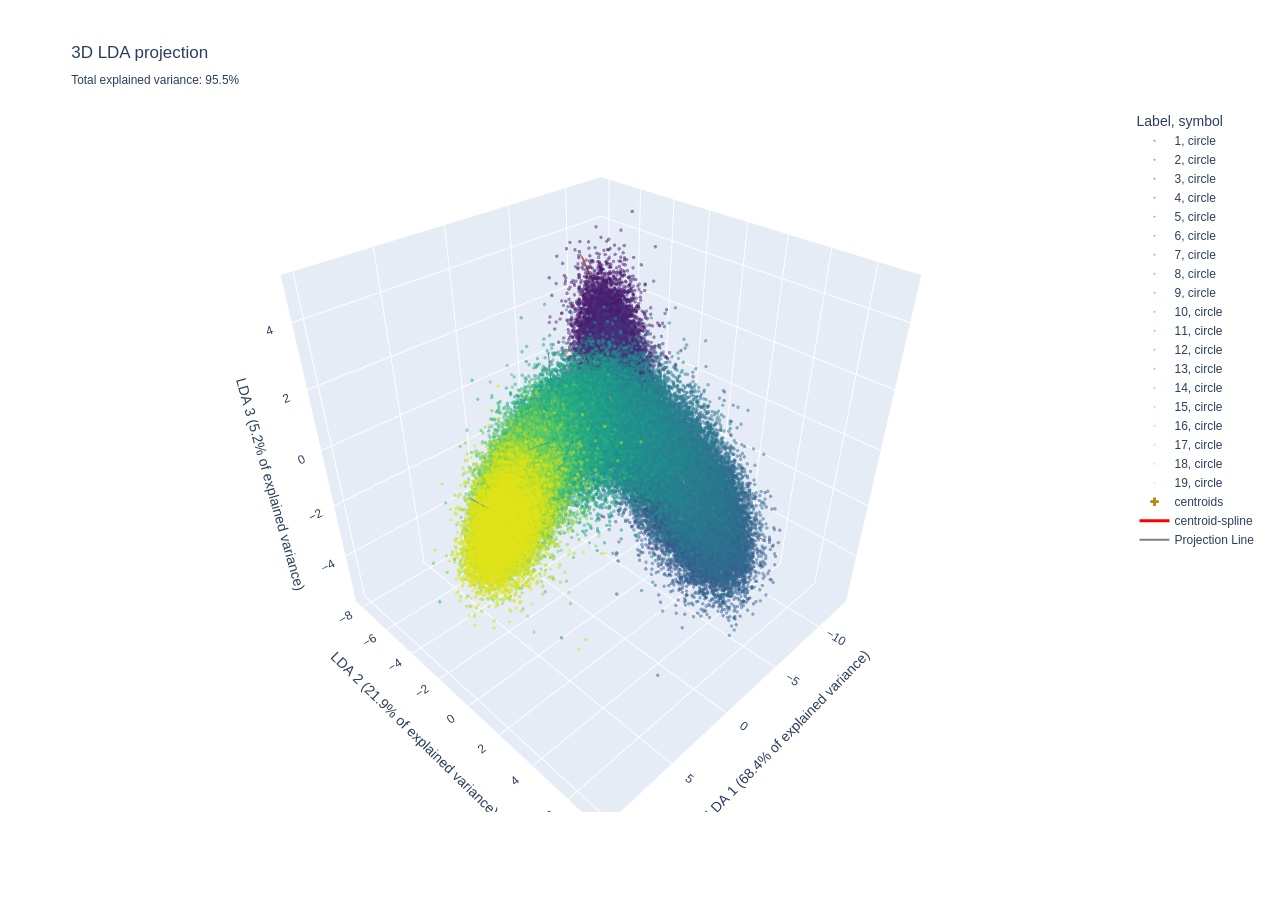
==== biotine/3d_LDA_spline_projection_on_LDA_embedding_space_subsampled_10k.html @ cad08c31 "add files" ====
<html>
<head><meta charset="utf-8" /></head>
<body>
    <div>                        <script type="text/javascript">window.PlotlyConfig = {MathJaxConfig: 'local'};</script>
        <script type="text/javascript">/**
* plotly.js v3.0.1
* Copyright 2012-2025, Plotly, Inc.
* All rights reserved.
* Licensed under the MIT license
*/
(
 function(root, factory) {
  if (typeof module === "object" && module.exports) {
   module.exports = factory();
  } else {
   root.moduleName = factory();
  }
} (typeof self !== "undefined" ? self : this, () => {
"use strict";var Plotly=(()=>{var VQe=Object.create;var MS=Object.defineProperty,HQe=Object.defineProperties,GQe=Object.getOwnPropertyDescriptor,jQe=Object.getOwnPropertyDescriptors,WQe=Object.getOwnPropertyNames,XQ=Object.getOwnPropertySymbols,ZQe=Object.getPrototypeOf,KQ=Object.prototype.hasOwnProperty,XQe=Object.prototype.propertyIsEnumerable;var YQ=(e,t,r)=>t in e?MS(e,t,{enumerable:!0,configurable:!0,writable:!0,value:r}):e[t]=r,JQ=(e,t)=>{for(var r in t||(t={}))KQ.call(t,r)&&YQ(e,r,t[r]);if(XQ)for(var r of XQ(t))XQe.call(t,r)&&YQ(e,r,t[r]);return e},$Q=(e,t)=>HQe(e,jQe(t));var Ll=(e,t)=>()=>(e&&(t=e(e=0)),t);var ye=(e,t)=>()=>(t||e((t={exports:{}}).exports,t),t.exports),QQ=(e,t)=>{for(var r in t)MS(e,r,{get:t[r],enumerable:!0})},eee=(e,t,r,n)=>{if(t&&typeof t=="object"||typeof t=="function")for(let i of WQe(t))!KQ.call(e,i)&&i!==r&&MS(e,i,{get:()=>t[i],enumerable:!(n=GQe(t,i))||n.enumerable});return e};var YQe=(e,t,r)=>(r=e!=null?VQe(ZQe(e)):{},eee(t||!e||!e.__esModule?MS(r,"default",{value:e,enumerable:!0}):r,e)),B1=e=>eee(MS({},"__esModule",{value:!0}),e);var e6=ye(tee=>{"use strict";tee.version="3.0.1"});var iee=ye((ree,t6)=>{(function(t,r,n){r[t]=r[t]||n(),typeof t6!="undefined"&&t6.exports&&(t6.exports=r[t])})("Promise",typeof window!="undefined"?window:ree,function(){"use strict";var t,r,n,i=Object.prototype.toString,a=typeof setImmediate!="undefined"?function(E){return setImmediate(E)}:setTimeout;try{Object.defineProperty({},"x",{}),t=function(E,k,A,L){return Object.defineProperty(E,k,{value:A,writable:!0,configurable:L!==!1})}}catch(p){t=function(k,A,L){return k[A]=L,k}}n=function(){var E,k,A;function L(_,C){this.fn=_,this.self=C,this.next=void 0}return{add:function(C,M){A=new L(C,M),k?k.next=A:E=A,k=A,A=void 0},drain:function(){var C=E;for(E=k=r=void 0;C;)C.fn.call(C.self),C=C.next}}}();function o(p,E){n.add(p,E),r||(r=a(n.drain))}function s(p){var E,k=typeof p;return p!=null&&(k=="object"||k=="function")&&(E=p.then),typeof E=="function"?E:!1}function l(){for(var p=0;p<this.chain.length;p++)u(this,this.state===1?this.chain[p].success:this.chain[p].failure,this.chain[p]);this.chain.length=0}function u(p,E,k){var A,L;try{E===!1?k.reject(p.msg):(E===!0?A=p.msg:A=E.call(void 0,p.msg),A===k.promise?k.reject(TypeError("Promise-chain cycle")):(L=s(A))?L.call(A,k.resolve,k.reject):k.resolve(A))}catch(_){k.reject(_)}}function c(p){var E,k=this;if(!k.triggered){k.triggered=!0,k.def&&(k=k.def);try{(E=s(p))?o(function(){var A=new d(k);try{E.call(p,function(){c.apply(A,arguments)},function(){f.apply(A,arguments)})}catch(L){f.call(A,L)}}):(k.msg=p,k.state=1,k.chain.length>0&&o(l,k))}catch(A){f.call(new d(k),A)}}}function f(p){var E=this;E.triggered||(E.triggered=!0,E.def&&(E=E.def),E.msg=p,E.state=2,E.chain.length>0&&o(l,E))}function h(p,E,k,A){for(var L=0;L<E.length;L++)(function(C){p.resolve(E[C]).then(function(g){k(C,g)},A)})(L)}function d(p){this.def=p,this.triggered=!1}function v(p){this.promise=p,this.state=0,this.triggered=!1,this.chain=[],this.msg=void 0}function x(p){if(typeof p!="function")throw TypeError("Not a function");if(this.__NPO__!==0)throw TypeError("Not a promise");this.__NPO__=1;var E=new v(this);this.then=function(A,L){var _={success:typeof A=="function"?A:!0,failure:typeof L=="function"?L:!1};return _.promise=new this.constructor(function(M,g){if(typeof M!="function"||typeof g!="function")throw TypeError("Not a function");_.resolve=M,_.reject=g}),E.chain.push(_),E.state!==0&&o(l,E),_.promise},this.catch=function(A){return this.then(void 0,A)};try{p.call(void 0,function(A){c.call(E,A)},function(A){f.call(E,A)})}catch(k){f.call(E,k)}}var b=t({},"constructor",x,!1);return x.prototype=b,t(b,"__NPO__",0,!1),t(x,"resolve",function(E){var k=this;return E&&typeof E=="object"&&E.__NPO__===1?E:new k(function(L,_){if(typeof L!="function"||typeof _!="function")throw TypeError("Not a function");L(E)})}),t(x,"reject",function(E){return new this(function(A,L){if(typeof A!="function"||typeof L!="function")throw TypeError("Not a function");L(E)})}),t(x,"all",function(E){var k=this;return i.call(E)!="[object Array]"?k.reject(TypeError("Not an array")):E.length===0?k.resolve([]):new k(function(L,_){if(typeof L!="function"||typeof _!="function")throw TypeError("Not a function");var C=E.length,M=Array(C),g=0;h(k,E,function(T,F){M[T]=F,++g===C&&L(M)},_)})}),t(x,"race",function(E){var k=this;return i.call(E)!="[object Array]"?k.reject(TypeError("Not an array")):new k(function(L,_){if(typeof L!="function"||typeof _!="function")throw TypeError("Not a function");h(k,E,function(M,g){L(g)},_)})}),x})});var xa=ye((qQt,r6)=>{(function(){var e={version:"3.8.2"},t=[].slice,r=function(Z){return t.call(Z)},n=self.document;function i(Z){return Z&&(Z.ownerDocument||Z.document||Z).documentElement}function a(Z){return Z&&(Z.ownerDocument&&Z.ownerDocument.defaultView||Z.document&&Z||Z.defaultView)}if(n)try{r(n.documentElement.childNodes)[0].nodeType}catch(Z){r=function(oe){for(var we=oe.length,Be=new Array(we);we--;)Be[we]=oe[we];return Be}}if(Date.now||(Date.now=function(){return+new Date}),n)try{n.createElement("DIV").style.setProperty("opacity",0,"")}catch(Z){var o=this.Element.prototype,s=o.setAttribute,l=o.setAttributeNS,u=this.CSSStyleDeclaration.prototype,c=u.setProperty;o.setAttribute=function(oe,we){s.call(this,oe,we+"")},o.setAttributeNS=function(oe,we,Be){l.call(this,oe,we,Be+"")},u.setProperty=function(oe,we,Be){c.call(this,oe,we+"",Be)}}e.ascending=f;function f(Z,oe){return Z<oe?-1:Z>oe?1:Z>=oe?0:NaN}e.descending=function(Z,oe){return oe<Z?-1:oe>Z?1:oe>=Z?0:NaN},e.min=function(Z,oe){var we=-1,Be=Z.length,Ue,We;if(arguments.length===1){for(;++we<Be;)if((We=Z[we])!=null&&We>=We){Ue=We;break}for(;++we<Be;)(We=Z[we])!=null&&Ue>We&&(Ue=We)}else{for(;++we<Be;)if((We=oe.call(Z,Z[we],we))!=null&&We>=We){Ue=We;break}for(;++we<Be;)(We=oe.call(Z,Z[we],we))!=null&&Ue>We&&(Ue=We)}return Ue},e.max=function(Z,oe){var we=-1,Be=Z.length,Ue,We;if(arguments.length===1){for(;++we<Be;)if((We=Z[we])!=null&&We>=We){Ue=We;break}for(;++we<Be;)(We=Z[we])!=null&&We>Ue&&(Ue=We)}else{for(;++we<Be;)if((We=oe.call(Z,Z[we],we))!=null&&We>=We){Ue=We;break}for(;++we<Be;)(We=oe.call(Z,Z[we],we))!=null&&We>Ue&&(Ue=We)}return Ue},e.extent=function(Z,oe){var we=-1,Be=Z.length,Ue,We,wt;if(arguments.length===1){for(;++we<Be;)if((We=Z[we])!=null&&We>=We){Ue=wt=We;break}for(;++we<Be;)(We=Z[we])!=null&&(Ue>We&&(Ue=We),wt<We&&(wt=We))}else{for(;++we<Be;)if((We=oe.call(Z,Z[we],we))!=null&&We>=We){Ue=wt=We;break}for(;++we<Be;)(We=oe.call(Z,Z[we],we))!=null&&(Ue>We&&(Ue=We),wt<We&&(wt=We))}return[Ue,wt]};function h(Z){return Z===null?NaN:+Z}function d(Z){return!isNaN(Z)}e.sum=function(Z,oe){var we=0,Be=Z.length,Ue,We=-1;if(arguments.length===1)for(;++We<Be;)d(Ue=+Z[We])&&(we+=Ue);else for(;++We<Be;)d(Ue=+oe.call(Z,Z[We],We))&&(we+=Ue);return we},e.mean=function(Z,oe){var we=0,Be=Z.length,Ue,We=-1,wt=Be;if(arguments.length===1)for(;++We<Be;)d(Ue=h(Z[We]))?we+=Ue:--wt;else for(;++We<Be;)d(Ue=h(oe.call(Z,Z[We],We)))?we+=Ue:--wt;if(wt)return we/wt},e.quantile=function(Z,oe){var we=(Z.length-1)*oe+1,Be=Math.floor(we),Ue=+Z[Be-1],We=we-Be;return We?Ue+We*(Z[Be]-Ue):Ue},e.median=function(Z,oe){var we=[],Be=Z.length,Ue,We=-1;if(arguments.length===1)for(;++We<Be;)d(Ue=h(Z[We]))&&we.push(Ue);else for(;++We<Be;)d(Ue=h(oe.call(Z,Z[We],We)))&&we.push(Ue);if(we.length)return e.quantile(we.sort(f),.5)},e.variance=function(Z,oe){var we=Z.length,Be=0,Ue,We,wt=0,tt=-1,zt=0;if(arguments.length===1)for(;++tt<we;)d(Ue=h(Z[tt]))&&(We=Ue-Be,Be+=We/++zt,wt+=We*(Ue-Be));else for(;++tt<we;)d(Ue=h(oe.call(Z,Z[tt],tt)))&&(We=Ue-Be,Be+=We/++zt,wt+=We*(Ue-Be));if(zt>1)return wt/(zt-1)},e.deviation=function(){var Z=e.variance.apply(this,arguments);return Z&&Math.sqrt(Z)};function v(Z){return{left:function(oe,we,Be,Ue){for(arguments.length<3&&(Be=0),arguments.length<4&&(Ue=oe.length);Be<Ue;){var We=Be+Ue>>>1;Z(oe[We],we)<0?Be=We+1:Ue=We}return Be},right:function(oe,we,Be,Ue){for(arguments.length<3&&(Be=0),arguments.length<4&&(Ue=oe.length);Be<Ue;){var We=Be+Ue>>>1;Z(oe[We],we)>0?Ue=We:Be=We+1}return Be}}}var x=v(f);e.bisectLeft=x.left,e.bisect=e.bisectRight=x.right,e.bisector=function(Z){return v(Z.length===1?function(oe,we){return f(Z(oe),we)}:Z)},e.shuffle=function(Z,oe,we){(Be=arguments.length)<3&&(we=Z.length,Be<2&&(oe=0));for(var Be=we-oe,Ue,We;Be;)We=Math.random()*Be--|0,Ue=Z[Be+oe],Z[Be+oe]=Z[We+oe],Z[We+oe]=Ue;return Z},e.permute=function(Z,oe){for(var we=oe.length,Be=new Array(we);we--;)Be[we]=Z[oe[we]];return Be},e.pairs=function(Z){for(var oe=0,we=Z.length-1,Be,Ue=Z[0],We=new Array(we<0?0:we);oe<we;)We[oe]=[Be=Ue,Ue=Z[++oe]];return We},e.transpose=function(Z){if(!(We=Z.length))return[];for(var oe=-1,we=e.min(Z,b),Be=new Array(we);++oe<we;)for(var Ue=-1,We,wt=Be[oe]=new Array(We);++Ue<We;)wt[Ue]=Z[Ue][oe];return Be};function b(Z){return Z.length}e.zip=function(){return e.transpose(arguments)},e.keys=function(Z){var oe=[];for(var we in Z)oe.push(we);return oe},e.values=function(Z){var oe=[];for(var we in Z)oe.push(Z[we]);return oe},e.entries=function(Z){var oe=[];for(var we in Z)oe.push({key:we,value:Z[we]});return oe},e.merge=function(Z){for(var oe=Z.length,we,Be=-1,Ue=0,We,wt;++Be<oe;)Ue+=Z[Be].length;for(We=new Array(Ue);--oe>=0;)for(wt=Z[oe],we=wt.length;--we>=0;)We[--Ue]=wt[we];return We};var p=Math.abs;e.range=function(Z,oe,we){if(arguments.length<3&&(we=1,arguments.length<2&&(oe=Z,Z=0)),(oe-Z)/we===1/0)throw new Error("infinite range");var Be=[],Ue=E(p(we)),We=-1,wt;if(Z*=Ue,oe*=Ue,we*=Ue,we<0)for(;(wt=Z+we*++We)>oe;)Be.push(wt/Ue);else for(;(wt=Z+we*++We)<oe;)Be.push(wt/Ue);return Be};function E(Z){for(var oe=1;Z*oe%1;)oe*=10;return oe}function k(Z,oe){for(var we in oe)Object.defineProperty(Z.prototype,we,{value:oe[we],enumerable:!1})}e.map=function(Z,oe){var we=new A;if(Z instanceof A)Z.forEach(function(tt,zt){we.set(tt,zt)});else if(Array.isArray(Z)){var Be=-1,Ue=Z.length,We;if(arguments.length===1)for(;++Be<Ue;)we.set(Be,Z[Be]);else for(;++Be<Ue;)we.set(oe.call(Z,We=Z[Be],Be),We)}else for(var wt in Z)we.set(wt,Z[wt]);return we};function A(){this._=Object.create(null)}var L="__proto__",_="\0";k(A,{has:g,get:function(Z){return this._[C(Z)]},set:function(Z,oe){return this._[C(Z)]=oe},remove:P,keys:T,values:function(){var Z=[];for(var oe in this._)Z.push(this._[oe]);return Z},entries:function(){var Z=[];for(var oe in this._)Z.push({key:M(oe),value:this._[oe]});return Z},size:F,empty:q,forEach:function(Z){for(var oe in this._)Z.call(this,M(oe),this._[oe])}});function C(Z){return(Z+="")===L||Z[0]===_?_+Z:Z}function M(Z){return(Z+="")[0]===_?Z.slice(1):Z}function g(Z){return C(Z)in this._}function P(Z){return(Z=C(Z))in this._&&delete this._[Z]}function T(){var Z=[];for(var oe in this._)Z.push(M(oe));return Z}function F(){var Z=0;for(var oe in this._)++Z;return Z}function q(){for(var Z in this._)return!1;return!0}e.nest=function(){var Z={},oe=[],we=[],Be,Ue;function We(tt,zt,or){if(or>=oe.length)return Ue?Ue.call(Z,zt):Be?zt.sort(Be):zt;for(var lr=-1,Dr=zt.length,Ir=oe[or++],oi,ui,qr,Kr=new A,ii;++lr<Dr;)(ii=Kr.get(oi=Ir(ui=zt[lr])))?ii.push(ui):Kr.set(oi,[ui]);return tt?(ui=tt(),qr=function(vi,ci){ui.set(vi,We(tt,ci,or))}):(ui={},qr=function(vi,ci){ui[vi]=We(tt,ci,or)}),Kr.forEach(qr),ui}function wt(tt,zt){if(zt>=oe.length)return tt;var or=[],lr=we[zt++];return tt.forEach(function(Dr,Ir){or.push({key:Dr,values:wt(Ir,zt)})}),lr?or.sort(function(Dr,Ir){return lr(Dr.key,Ir.key)}):or}return Z.map=function(tt,zt){return We(zt,tt,0)},Z.entries=function(tt){return wt(We(e.map,tt,0),0)},Z.key=function(tt){return oe.push(tt),Z},Z.sortKeys=function(tt){return we[oe.length-1]=tt,Z},Z.sortValues=function(tt){return Be=tt,Z},Z.rollup=function(tt){return Ue=tt,Z},Z},e.set=function(Z){var oe=new V;if(Z)for(var we=0,Be=Z.length;we<Be;++we)oe.add(Z[we]);return oe};function V(){this._=Object.create(null)}k(V,{has:g,add:function(Z){return this._[C(Z+="")]=!0,Z},remove:P,values:T,size:F,empty:q,forEach:function(Z){for(var oe in this._)Z.call(this,M(oe))}}),e.behavior={};function H(Z){return Z}e.rebind=function(Z,oe){for(var we=1,Be=arguments.length,Ue;++we<Be;)Z[Ue=arguments[we]]=X(Z,oe,oe[Ue]);return Z};function X(Z,oe,we){return function(){var Be=we.apply(oe,arguments);return Be===oe?Z:Be}}function G(Z,oe){if(oe in Z)return oe;oe=oe.charAt(0).toUpperCase()+oe.slice(1);for(var we=0,Be=N.length;we<Be;++we){var Ue=N[we]+oe;if(Ue in Z)return Ue}}var N=["webkit","ms","moz","Moz","o","O"];function W(){}e.dispatch=function(){for(var Z=new re,oe=-1,we=arguments.length;++oe<we;)Z[arguments[oe]]=ae(Z);return Z};function re(){}re.prototype.on=function(Z,oe){var we=Z.indexOf("."),Be="";if(we>=0&&(Be=Z.slice(we+1),Z=Z.slice(0,we)),Z)return arguments.length<2?this[Z].on(Be):this[Z].on(Be,oe);if(arguments.length===2){if(oe==null)for(Z in this)this.hasOwnProperty(Z)&&this[Z].on(Be,null);return this}};function ae(Z){var oe=[],we=new A;function Be(){for(var Ue=oe,We=-1,wt=Ue.length,tt;++We<wt;)(tt=Ue[We].on)&&tt.apply(this,arguments);return Z}return Be.on=function(Ue,We){var wt=we.get(Ue),tt;return arguments.length<2?wt&&wt.on:(wt&&(wt.on=null,oe=oe.slice(0,tt=oe.indexOf(wt)).concat(oe.slice(tt+1)),we.remove(Ue)),We&&oe.push(we.set(Ue,{on:We})),Z)},Be}e.event=null;function _e(){e.event.preventDefault()}function Me(){for(var Z=e.event,oe;oe=Z.sourceEvent;)Z=oe;return Z}function ke(Z){for(var oe=new re,we=0,Be=arguments.length;++we<Be;)oe[arguments[we]]=ae(oe);return oe.of=function(Ue,We){return function(wt){try{var tt=wt.sourceEvent=e.event;wt.target=Z,e.event=wt,oe[wt.type].apply(Ue,We)}finally{e.event=tt}}},oe}e.requote=function(Z){return Z.replace(ge,"\\$&")};var ge=/[\\\^\$\*\+\?\|\[\]\(\)\.\{\}]/g,ie={}.__proto__?function(Z,oe){Z.__proto__=oe}:function(Z,oe){for(var we in oe)Z[we]=oe[we]};function Te(Z){return ie(Z,Ce),Z}var Ee=function(Z,oe){return oe.querySelector(Z)},Ae=function(Z,oe){return oe.querySelectorAll(Z)},ze=function(Z,oe){var we=Z.matches||Z[G(Z,"matchesSelector")];return ze=function(Be,Ue){return we.call(Be,Ue)},ze(Z,oe)};typeof Sizzle=="function"&&(Ee=function(Z,oe){return Sizzle(Z,oe)[0]||null},Ae=Sizzle,ze=Sizzle.matchesSelector),e.selection=function(){return e.select(n.documentElement)};var Ce=e.selection.prototype=[];Ce.select=function(Z){var oe=[],we,Be,Ue,We;Z=me(Z);for(var wt=-1,tt=this.length;++wt<tt;){oe.push(we=[]),we.parentNode=(Ue=this[wt]).parentNode;for(var zt=-1,or=Ue.length;++zt<or;)(We=Ue[zt])?(we.push(Be=Z.call(We,We.__data__,zt,wt)),Be&&"__data__"in We&&(Be.__data__=We.__data__)):we.push(null)}return Te(oe)};function me(Z){return typeof Z=="function"?Z:function(){return Ee(Z,this)}}Ce.selectAll=function(Z){var oe=[],we,Be;Z=Re(Z);for(var Ue=-1,We=this.length;++Ue<We;)for(var wt=this[Ue],tt=-1,zt=wt.length;++tt<zt;)(Be=wt[tt])&&(oe.push(we=r(Z.call(Be,Be.__data__,tt,Ue))),we.parentNode=Be);return Te(oe)};function Re(Z){return typeof Z=="function"?Z:function(){return Ae(Z,this)}}var ce="http://www.w3.org/1999/xhtml",Ge={svg:"http://www.w3.org/2000/svg",xhtml:ce,xlink:"http://www.w3.org/1999/xlink",xml:"http://www.w3.org/XML/1998/namespace",xmlns:"http://www.w3.org/2000/xmlns/"};e.ns={prefix:Ge,qualify:function(Z){var oe=Z.indexOf(":"),we=Z;return oe>=0&&(we=Z.slice(0,oe))!=="xmlns"&&(Z=Z.slice(oe+1)),Ge.hasOwnProperty(we)?{space:Ge[we],local:Z}:Z}},Ce.attr=function(Z,oe){if(arguments.length<2){if(typeof Z=="string"){var we=this.node();return Z=e.ns.qualify(Z),Z.local?we.getAttributeNS(Z.space,Z.local):we.getAttribute(Z)}for(oe in Z)this.each(nt(oe,Z[oe]));return this}return this.each(nt(Z,oe))};function nt(Z,oe){Z=e.ns.qualify(Z);function we(){this.removeAttribute(Z)}function Be(){this.removeAttributeNS(Z.space,Z.local)}function Ue(){this.setAttribute(Z,oe)}function We(){this.setAttributeNS(Z.space,Z.local,oe)}function wt(){var zt=oe.apply(this,arguments);zt==null?this.removeAttribute(Z):this.setAttribute(Z,zt)}function tt(){var zt=oe.apply(this,arguments);zt==null?this.removeAttributeNS(Z.space,Z.local):this.setAttributeNS(Z.space,Z.local,zt)}return oe==null?Z.local?Be:we:typeof oe=="function"?Z.local?tt:wt:Z.local?We:Ue}function ct(Z){return Z.trim().replace(/\s+/g," ")}Ce.classed=function(Z,oe){if(arguments.length<2){if(typeof Z=="string"){var we=this.node(),Be=(Z=rt(Z)).length,Ue=-1;if(oe=we.classList){for(;++Ue<Be;)if(!oe.contains(Z[Ue]))return!1}else for(oe=we.getAttribute("class");++Ue<Be;)if(!qt(Z[Ue]).test(oe))return!1;return!0}for(oe in Z)this.each(ot(oe,Z[oe]));return this}return this.each(ot(Z,oe))};function qt(Z){return new RegExp("(?:^|\\s+)"+e.requote(Z)+"(?:\\s+|$)","g")}function rt(Z){return(Z+"").trim().split(/^|\s+/)}function ot(Z,oe){Z=rt(Z).map(Rt);var we=Z.length;function Be(){for(var We=-1;++We<we;)Z[We](this,oe)}function Ue(){for(var We=-1,wt=oe.apply(this,arguments);++We<we;)Z[We](this,wt)}return typeof oe=="function"?Ue:Be}function Rt(Z){var oe=qt(Z);return function(we,Be){if(Ue=we.classList)return Be?Ue.add(Z):Ue.remove(Z);var Ue=we.getAttribute("class")||"";Be?(oe.lastIndex=0,oe.test(Ue)||we.setAttribute("class",ct(Ue+" "+Z))):we.setAttribute("class",ct(Ue.replace(oe," ")))}}Ce.style=function(Z,oe,we){var Be=arguments.length;if(Be<3){if(typeof Z!="string"){Be<2&&(oe="");for(we in Z)this.each(kt(we,Z[we],oe));return this}if(Be<2){var Ue=this.node();return a(Ue).getComputedStyle(Ue,null).getPropertyValue(Z)}we=""}return this.each(kt(Z,oe,we))};function kt(Z,oe,we){function Be(){this.style.removeProperty(Z)}function Ue(){this.style.setProperty(Z,oe,we)}function We(){var wt=oe.apply(this,arguments);wt==null?this.style.removeProperty(Z):this.style.setProperty(Z,wt,we)}return oe==null?Be:typeof oe=="function"?We:Ue}Ce.property=function(Z,oe){if(arguments.length<2){if(typeof Z=="string")return this.node()[Z];for(oe in Z)this.each(Ct(oe,Z[oe]));return this}return this.each(Ct(Z,oe))};function Ct(Z,oe){function we(){delete this[Z]}function Be(){this[Z]=oe}function Ue(){var We=oe.apply(this,arguments);We==null?delete this[Z]:this[Z]=We}return oe==null?we:typeof oe=="function"?Ue:Be}Ce.text=function(Z){return arguments.length?this.each(typeof Z=="function"?function(){var oe=Z.apply(this,arguments);this.textContent=oe==null?"":oe}:Z==null?function(){this.textContent=""}:function(){this.textContent=Z}):this.node().textContent},Ce.html=function(Z){return arguments.length?this.each(typeof Z=="function"?function(){var oe=Z.apply(this,arguments);this.innerHTML=oe==null?"":oe}:Z==null?function(){this.innerHTML=""}:function(){this.innerHTML=Z}):this.node().innerHTML},Ce.append=function(Z){return Z=Yt(Z),this.select(function(){return this.appendChild(Z.apply(this,arguments))})};function Yt(Z){function oe(){var Be=this.ownerDocument,Ue=this.namespaceURI;return Ue===ce&&Be.documentElement.namespaceURI===ce?Be.createElement(Z):Be.createElementNS(Ue,Z)}function we(){return this.ownerDocument.createElementNS(Z.space,Z.local)}return typeof Z=="function"?Z:(Z=e.ns.qualify(Z)).local?we:oe}Ce.insert=function(Z,oe){return Z=Yt(Z),oe=me(oe),this.select(function(){return this.insertBefore(Z.apply(this,arguments),oe.apply(this,arguments)||null)})},Ce.remove=function(){return this.each(xr)};function xr(){var Z=this.parentNode;Z&&Z.removeChild(this)}Ce.data=function(Z,oe){var we=-1,Be=this.length,Ue,We;if(!arguments.length){for(Z=new Array(Be=(Ue=this[0]).length);++we<Be;)(We=Ue[we])&&(Z[we]=We.__data__);return Z}function wt(lr,Dr){var Ir,oi=lr.length,ui=Dr.length,qr=Math.min(oi,ui),Kr=new Array(ui),ii=new Array(ui),vi=new Array(oi),ci,Jr;if(oe){var un=new A,dn=new Array(oi),En;for(Ir=-1;++Ir<oi;)(ci=lr[Ir])&&(un.has(En=oe.call(ci,ci.__data__,Ir))?vi[Ir]=ci:un.set(En,ci),dn[Ir]=En);for(Ir=-1;++Ir<ui;)(ci=un.get(En=oe.call(Dr,Jr=Dr[Ir],Ir)))?ci!==!0&&(Kr[Ir]=ci,ci.__data__=Jr):ii[Ir]=er(Jr),un.set(En,!0);for(Ir=-1;++Ir<oi;)Ir in dn&&un.get(dn[Ir])!==!0&&(vi[Ir]=lr[Ir])}else{for(Ir=-1;++Ir<qr;)ci=lr[Ir],Jr=Dr[Ir],ci?(ci.__data__=Jr,Kr[Ir]=ci):ii[Ir]=er(Jr);for(;Ir<ui;++Ir)ii[Ir]=er(Dr[Ir]);for(;Ir<oi;++Ir)vi[Ir]=lr[Ir]}ii.update=Kr,ii.parentNode=Kr.parentNode=vi.parentNode=lr.parentNode,tt.push(ii),zt.push(Kr),or.push(vi)}var tt=Lt([]),zt=Te([]),or=Te([]);if(typeof Z=="function")for(;++we<Be;)wt(Ue=this[we],Z.call(Ue,Ue.parentNode.__data__,we));else for(;++we<Be;)wt(Ue=this[we],Z);return zt.enter=function(){return tt},zt.exit=function(){return or},zt};function er(Z){return{__data__:Z}}Ce.datum=function(Z){return arguments.length?this.property("__data__",Z):this.property("__data__")},Ce.filter=function(Z){var oe=[],we,Be,Ue;typeof Z!="function"&&(Z=Ke(Z));for(var We=0,wt=this.length;We<wt;We++){oe.push(we=[]),we.parentNode=(Be=this[We]).parentNode;for(var tt=0,zt=Be.length;tt<zt;tt++)(Ue=Be[tt])&&Z.call(Ue,Ue.__data__,tt,We)&&we.push(Ue)}return Te(oe)};function Ke(Z){return function(){return ze(this,Z)}}Ce.order=function(){for(var Z=-1,oe=this.length;++Z<oe;)for(var we=this[Z],Be=we.length-1,Ue=we[Be],We;--Be>=0;)(We=we[Be])&&(Ue&&Ue!==We.nextSibling&&Ue.parentNode.insertBefore(We,Ue),Ue=We);return this},Ce.sort=function(Z){Z=xt.apply(this,arguments);for(var oe=-1,we=this.length;++oe<we;)this[oe].sort(Z);return this.order()};function xt(Z){return arguments.length||(Z=f),function(oe,we){return oe&&we?Z(oe.__data__,we.__data__):!oe-!we}}Ce.each=function(Z){return bt(this,function(oe,we,Be){Z.call(oe,oe.__data__,we,Be)})};function bt(Z,oe){for(var we=0,Be=Z.length;we<Be;we++)for(var Ue=Z[we],We=0,wt=Ue.length,tt;We<wt;We++)(tt=Ue[We])&&oe(tt,We,we);return Z}Ce.call=function(Z){var oe=r(arguments);return Z.apply(oe[0]=this,oe),this},Ce.empty=function(){return!this.node()},Ce.node=function(){for(var Z=0,oe=this.length;Z<oe;Z++)for(var we=this[Z],Be=0,Ue=we.length;Be<Ue;Be++){var We=we[Be];if(We)return We}return null},Ce.size=function(){var Z=0;return bt(this,function(){++Z}),Z};function Lt(Z){return ie(Z,St),Z}var St=[];e.selection.enter=Lt,e.selection.enter.prototype=St,St.append=Ce.append,St.empty=Ce.empty,St.node=Ce.node,St.call=Ce.call,St.size=Ce.size,St.select=function(Z){for(var oe=[],we,Be,Ue,We,wt,tt=-1,zt=this.length;++tt<zt;){Ue=(We=this[tt]).update,oe.push(we=[]),we.parentNode=We.parentNode;for(var or=-1,lr=We.length;++or<lr;)(wt=We[or])?(we.push(Ue[or]=Be=Z.call(We.parentNode,wt.__data__,or,tt)),Be.__data__=wt.__data__):we.push(null)}return Te(oe)},St.insert=function(Z,oe){return arguments.length<2&&(oe=Et(this)),Ce.insert.call(this,Z,oe)};function Et(Z){var oe,we;return function(Be,Ue,We){var wt=Z[We].update,tt=wt.length,zt;for(We!=we&&(we=We,oe=0),Ue>=oe&&(oe=Ue+1);!(zt=wt[oe])&&++oe<tt;);return zt}}e.select=function(Z){var oe;return typeof Z=="string"?(oe=[Ee(Z,n)],oe.parentNode=n.documentElement):(oe=[Z],oe.parentNode=i(Z)),Te([oe])},e.selectAll=function(Z){var oe;return typeof Z=="string"?(oe=r(Ae(Z,n)),oe.parentNode=n.documentElement):(oe=r(Z),oe.parentNode=null),Te([oe])},Ce.on=function(Z,oe,we){var Be=arguments.length;if(Be<3){if(typeof Z!="string"){Be<2&&(oe=!1);for(we in Z)this.each(dt(we,Z[we],oe));return this}if(Be<2)return(Be=this.node()["__on"+Z])&&Be._;we=!1}return this.each(dt(Z,oe,we))};function dt(Z,oe,we){var Be="__on"+Z,Ue=Z.indexOf("."),We=$t;Ue>0&&(Z=Z.slice(0,Ue));var wt=Ht.get(Z);wt&&(Z=wt,We=fr);function tt(){var lr=this[Be];lr&&(this.removeEventListener(Z,lr,lr.$),delete this[Be])}function zt(){var lr=We(oe,r(arguments));tt.call(this),this.addEventListener(Z,this[Be]=lr,lr.$=we),lr._=oe}function or(){var lr=new RegExp("^__on([^.]+)"+e.requote(Z)+"$"),Dr;for(var Ir in this)if(Dr=Ir.match(lr)){var oi=this[Ir];this.removeEventListener(Dr[1],oi,oi.$),delete this[Ir]}}return Ue?oe?zt:tt:oe?W:or}var Ht=e.map({mouseenter:"mouseover",mouseleave:"mouseout"});n&&Ht.forEach(function(Z){"on"+Z in n&&Ht.remove(Z)});function $t(Z,oe){return function(we){var Be=e.event;e.event=we,oe[0]=this.__data__;try{Z.apply(this,oe)}finally{e.event=Be}}}function fr(Z,oe){var we=$t(Z,oe);return function(Be){var Ue=this,We=Be.relatedTarget;(!We||We!==Ue&&!(We.compareDocumentPosition(Ue)&8))&&we.call(Ue,Be)}}var _r,Br=0;function Or(Z){var oe=".dragsuppress-"+ ++Br,we="click"+oe,Be=e.select(a(Z)).on("touchmove"+oe,_e).on("dragstart"+oe,_e).on("selectstart"+oe,_e);if(_r==null&&(_r="onselectstart"in Z?!1:G(Z.style,"userSelect")),_r){var Ue=i(Z).style,We=Ue[_r];Ue[_r]="none"}return function(wt){if(Be.on(oe,null),_r&&(Ue[_r]=We),wt){var tt=function(){Be.on(we,null)};Be.on(we,function(){_e(),tt()},!0),setTimeout(tt,0)}}}e.mouse=function(Z){return ut(Z,Me())};var Nr=this.navigator&&/WebKit/.test(this.navigator.userAgent)?-1:0;function ut(Z,oe){oe.changedTouches&&(oe=oe.changedTouches[0]);var we=Z.ownerSVGElement||Z;if(we.createSVGPoint){var Be=we.createSVGPoint();if(Nr<0){var Ue=a(Z);if(Ue.scrollX||Ue.scrollY){we=e.select("body").append("svg").style({position:"absolute",top:0,left:0,margin:0,padding:0,border:"none"},"important");var We=we[0][0].getScreenCTM();Nr=!(We.f||We.e),we.remove()}}return Nr?(Be.x=oe.pageX,Be.y=oe.pageY):(Be.x=oe.clientX,Be.y=oe.clientY),Be=Be.matrixTransform(Z.getScreenCTM().inverse()),[Be.x,Be.y]}var wt=Z.getBoundingClientRect();return[oe.clientX-wt.left-Z.clientLeft,oe.clientY-wt.top-Z.clientTop]}e.touch=function(Z,oe,we){if(arguments.length<3&&(we=oe,oe=Me().changedTouches),oe){for(var Be=0,Ue=oe.length,We;Be<Ue;++Be)if((We=oe[Be]).identifier===we)return ut(Z,We)}},e.behavior.drag=function(){var Z=ke(Ue,"drag","dragstart","dragend"),oe=null,we=We(W,e.mouse,a,"mousemove","mouseup"),Be=We(Ne,e.touch,H,"touchmove","touchend");function Ue(){this.on("mousedown.drag",we).on("touchstart.drag",Be)}function We(wt,tt,zt,or,lr){return function(){var Dr=this,Ir=e.event.target.correspondingElement||e.event.target,oi=Dr.parentNode,ui=Z.of(Dr,arguments),qr=0,Kr=wt(),ii=".drag"+(Kr==null?"":"-"+Kr),vi,ci=e.select(zt(Ir)).on(or+ii,dn).on(lr+ii,En),Jr=Or(Ir),un=tt(oi,Kr);oe?(vi=oe.apply(Dr,arguments),vi=[vi.x-un[0],vi.y-un[1]]):vi=[0,0],ui({type:"dragstart"});function dn(){var Nn=tt(oi,Kr),ga,ya;Nn&&(ga=Nn[0]-un[0],ya=Nn[1]-un[1],qr|=ga|ya,un=Nn,ui({type:"drag",x:Nn[0]+vi[0],y:Nn[1]+vi[1],dx:ga,dy:ya}))}function En(){tt(oi,Kr)&&(ci.on(or+ii,null).on(lr+ii,null),Jr(qr),ui({type:"dragend"}))}}}return Ue.origin=function(wt){return arguments.length?(oe=wt,Ue):oe},e.rebind(Ue,Z,"on")};function Ne(){return e.event.changedTouches[0].identifier}e.touches=function(Z,oe){return arguments.length<2&&(oe=Me().touches),oe?r(oe).map(function(we){var Be=ut(Z,we);return Be.identifier=we.identifier,Be}):[]};var Ye=1e-6,Ve=Ye*Ye,Xe=Math.PI,ht=2*Xe,Le=ht-Ye,xe=Xe/2,Se=Xe/180,lt=180/Xe;function Gt(Z){return Z>0?1:Z<0?-1:0}function Vt(Z,oe,we){return(oe[0]-Z[0])*(we[1]-Z[1])-(oe[1]-Z[1])*(we[0]-Z[0])}function ar(Z){return Z>1?0:Z<-1?Xe:Math.acos(Z)}function Qr(Z){return Z>1?xe:Z<-1?-xe:Math.asin(Z)}function ai(Z){return((Z=Math.exp(Z))-1/Z)/2}function jr(Z){return((Z=Math.exp(Z))+1/Z)/2}function ri(Z){return((Z=Math.exp(2*Z))-1)/(Z+1)}function bi(Z){return(Z=Math.sin(Z/2))*Z}var nn=Math.SQRT2,Wi=2,Ni=4;e.interpolateZoom=function(Z,oe){var we=Z[0],Be=Z[1],Ue=Z[2],We=oe[0],wt=oe[1],tt=oe[2],zt=We-we,or=wt-Be,lr=zt*zt+or*or,Dr,Ir;if(lr<Ve)Ir=Math.log(tt/Ue)/nn,Dr=function(vi){return[we+vi*zt,Be+vi*or,Ue*Math.exp(nn*vi*Ir)]};else{var oi=Math.sqrt(lr),ui=(tt*tt-Ue*Ue+Ni*lr)/(2*Ue*Wi*oi),qr=(tt*tt-Ue*Ue-Ni*lr)/(2*tt*Wi*oi),Kr=Math.log(Math.sqrt(ui*ui+1)-ui),ii=Math.log(Math.sqrt(qr*qr+1)-qr);Ir=(ii-Kr)/nn,Dr=function(vi){var ci=vi*Ir,Jr=jr(Kr),un=Ue/(Wi*oi)*(Jr*ri(nn*ci+Kr)-ai(Kr));return[we+un*zt,Be+un*or,Ue*Jr/jr(nn*ci+Kr)]}}return Dr.duration=Ir*1e3,Dr},e.behavior.zoom=function(){var Z={x:0,y:0,k:1},oe,we,Be,Ue=[960,500],We=_n,wt=250,tt=0,zt="mousedown.zoom",or="mousemove.zoom",lr="mouseup.zoom",Dr,Ir="touchstart.zoom",oi,ui=ke(ci,"zoomstart","zoom","zoomend"),qr,Kr,ii,vi;zn||(zn="onwheel"in n?($i=function(){return-e.event.deltaY*(e.event.deltaMode?120:1)},"wheel"):"onmousewheel"in n?($i=function(){return e.event.wheelDelta},"mousewheel"):($i=function(){return-e.event.detail},"MozMousePixelScroll"));function ci(pn){pn.on(zt,io).on(zn+".zoom",_s).on("dblclick.zoom",Ns).on(Ir,Ss)}ci.event=function(pn){pn.each(function(){var za=ui.of(this,arguments),Lo=Z;Ro?e.select(this).transition().each("start.zoom",function(){Z=this.__chart__||{x:0,y:0,k:1},ya(za)}).tween("zoom:zoom",function(){var Fo=Ue[0],js=Ue[1],xl=we?we[0]:Fo/2,fu=we?we[1]:js/2,dl=e.interpolateZoom([(xl-Z.x)/Z.k,(fu-Z.y)/Z.k,Fo/Z.k],[(xl-Lo.x)/Lo.k,(fu-Lo.y)/Lo.k,Fo/Lo.k]);return function(xc){var At=dl(xc),Er=Fo/At[2];this.__chart__=Z={x:xl-At[0]*Er,y:fu-At[1]*Er,k:Er},so(za)}}).each("interrupt.zoom",function(){wa(za)}).each("end.zoom",function(){wa(za)}):(this.__chart__=Z,ya(za),so(za),wa(za))})},ci.translate=function(pn){return arguments.length?(Z={x:+pn[0],y:+pn[1],k:Z.k},ga(),ci):[Z.x,Z.y]},ci.scale=function(pn){return arguments.length?(Z={x:Z.x,y:Z.y,k:null},dn(+pn),ga(),ci):Z.k},ci.scaleExtent=function(pn){return arguments.length?(We=pn==null?_n:[+pn[0],+pn[1]],ci):We},ci.center=function(pn){return arguments.length?(Be=pn&&[+pn[0],+pn[1]],ci):Be},ci.size=function(pn){return arguments.length?(Ue=pn&&[+pn[0],+pn[1]],ci):Ue},ci.duration=function(pn){return arguments.length?(wt=+pn,ci):wt},ci.x=function(pn){return arguments.length?(Kr=pn,qr=pn.copy(),Z={x:0,y:0,k:1},ci):Kr},ci.y=function(pn){return arguments.length?(vi=pn,ii=pn.copy(),Z={x:0,y:0,k:1},ci):vi};function Jr(pn){return[(pn[0]-Z.x)/Z.k,(pn[1]-Z.y)/Z.k]}function un(pn){return[pn[0]*Z.k+Z.x,pn[1]*Z.k+Z.y]}function dn(pn){Z.k=Math.max(We[0],Math.min(We[1],pn))}function En(pn,za){za=un(za),Z.x+=pn[0]-za[0],Z.y+=pn[1]-za[1]}function Nn(pn,za,Lo,Fo){pn.__chart__={x:Z.x,y:Z.y,k:Z.k},dn(Math.pow(2,Fo)),En(we=za,Lo),pn=e.select(pn),wt>0&&(pn=pn.transition().duration(wt)),pn.call(ci.event)}function ga(){Kr&&Kr.domain(qr.range().map(function(pn){return(pn-Z.x)/Z.k}).map(qr.invert)),vi&&vi.domain(ii.range().map(function(pn){return(pn-Z.y)/Z.k}).map(ii.invert))}function ya(pn){tt++||pn({type:"zoomstart"})}function so(pn){ga(),pn({type:"zoom",scale:Z.k,translate:[Z.x,Z.y]})}function wa(pn){--tt||(pn({type:"zoomend"}),we=null)}function io(){var pn=this,za=ui.of(pn,arguments),Lo=0,Fo=e.select(a(pn)).on(or,fu).on(lr,dl),js=Jr(e.mouse(pn)),xl=Or(pn);ea.call(pn),ya(za);function fu(){Lo=1,En(e.mouse(pn),js),so(za)}function dl(){Fo.on(or,null).on(lr,null),xl(Lo),wa(za)}}function Ss(){var pn=this,za=ui.of(pn,arguments),Lo={},Fo=0,js,xl=".zoom-"+e.event.changedTouches[0].identifier,fu="touchmove"+xl,dl="touchend"+xl,xc=[],At=e.select(pn),Er=Or(pn);wi(),ya(za),At.on(zt,null).on(Ir,wi);function Wr(){var Bi=e.touches(pn);return js=Z.k,Bi.forEach(function(cn){cn.identifier in Lo&&(Lo[cn.identifier]=Jr(cn))}),Bi}function wi(){var Bi=e.event.target;e.select(Bi).on(fu,Ui).on(dl,Oi),xc.push(Bi);for(var cn=e.event.changedTouches,On=0,Bn=cn.length;On<Bn;++On)Lo[cn[On].identifier]=null;var yn=Wr(),to=Date.now();if(yn.length===1){if(to-oi<500){var Rn=yn[0];Nn(pn,Rn,Lo[Rn.identifier],Math.floor(Math.log(Z.k)/Math.LN2)+1),_e()}oi=to}else if(yn.length>1){var Rn=yn[0],Dn=yn[1],fn=Rn[0]-Dn[0],Ai=Rn[1]-Dn[1];Fo=fn*fn+Ai*Ai}}function Ui(){var Bi=e.touches(pn),cn,On,Bn,yn;ea.call(pn);for(var to=0,Rn=Bi.length;to<Rn;++to,yn=null)if(Bn=Bi[to],yn=Lo[Bn.identifier]){if(On)break;cn=Bn,On=yn}if(yn){var Dn=(Dn=Bn[0]-cn[0])*Dn+(Dn=Bn[1]-cn[1])*Dn,fn=Fo&&Math.sqrt(Dn/Fo);cn=[(cn[0]+Bn[0])/2,(cn[1]+Bn[1])/2],On=[(On[0]+yn[0])/2,(On[1]+yn[1])/2],dn(fn*js)}oi=null,En(cn,On),so(za)}function Oi(){if(e.event.touches.length){for(var Bi=e.event.changedTouches,cn=0,On=Bi.length;cn<On;++cn)delete Lo[Bi[cn].identifier];for(var Bn in Lo)return void Wr()}e.selectAll(xc).on(xl,null),At.on(zt,io).on(Ir,Ss),Er(),wa(za)}}function _s(){var pn=ui.of(this,arguments);Dr?clearTimeout(Dr):(ea.call(this),oe=Jr(we=Be||e.mouse(this)),ya(pn)),Dr=setTimeout(function(){Dr=null,wa(pn)},50),_e(),dn(Math.pow(2,$i()*.002)*Z.k),En(we,oe),so(pn)}function Ns(){var pn=e.mouse(this),za=Math.log(Z.k)/Math.LN2;Nn(this,pn,Jr(pn),e.event.shiftKey?Math.ceil(za)-1:Math.floor(za)+1)}return e.rebind(ci,ui,"on")};var _n=[0,1/0],$i,zn;e.color=Wn;function Wn(){}Wn.prototype.toString=function(){return this.rgb()+""},e.hsl=It;function It(Z,oe,we){return this instanceof It?(this.h=+Z,this.s=+oe,void(this.l=+we)):arguments.length<2?Z instanceof It?new It(Z.h,Z.s,Z.l):Ha(""+Z,oo,It):new It(Z,oe,we)}var ft=It.prototype=new Wn;ft.brighter=function(Z){return Z=Math.pow(.7,arguments.length?Z:1),new It(this.h,this.s,this.l/Z)},ft.darker=function(Z){return Z=Math.pow(.7,arguments.length?Z:1),new It(this.h,this.s,Z*this.l)},ft.rgb=function(){return jt(this.h,this.s,this.l)};function jt(Z,oe,we){var Be,Ue;Z=isNaN(Z)?0:(Z%=360)<0?Z+360:Z,oe=isNaN(oe)||oe<0?0:oe>1?1:oe,we=we<0?0:we>1?1:we,Ue=we<=.5?we*(1+oe):we+oe-we*oe,Be=2*we-Ue;function We(tt){return tt>360?tt-=360:tt<0&&(tt+=360),tt<60?Be+(Ue-Be)*tt/60:tt<180?Ue:tt<240?Be+(Ue-Be)*(240-tt)/60:Be}function wt(tt){return Math.round(We(tt)*255)}return new Fa(wt(Z+120),wt(Z),wt(Z-120))}e.hcl=Zt;function Zt(Z,oe,we){return this instanceof Zt?(this.h=+Z,this.c=+oe,void(this.l=+we)):arguments.length<2?Z instanceof Zt?new Zt(Z.h,Z.c,Z.l):Z instanceof Zr?Ki(Z.l,Z.a,Z.b):Ki((Z=xn((Z=e.rgb(Z)).r,Z.g,Z.b)).l,Z.a,Z.b):new Zt(Z,oe,we)}var yr=Zt.prototype=new Wn;yr.brighter=function(Z){return new Zt(this.h,this.c,Math.min(100,this.l+Vr*(arguments.length?Z:1)))},yr.darker=function(Z){return new Zt(this.h,this.c,Math.max(0,this.l-Vr*(arguments.length?Z:1)))},yr.rgb=function(){return Fr(this.h,this.c,this.l).rgb()};function Fr(Z,oe,we){return isNaN(Z)&&(Z=0),isNaN(oe)&&(oe=0),new Zr(we,Math.cos(Z*=Se)*oe,Math.sin(Z)*oe)}e.lab=Zr;function Zr(Z,oe,we){return this instanceof Zr?(this.l=+Z,this.a=+oe,void(this.b=+we)):arguments.length<2?Z instanceof Zr?new Zr(Z.l,Z.a,Z.b):Z instanceof Zt?Fr(Z.h,Z.c,Z.l):xn((Z=Fa(Z)).r,Z.g,Z.b):new Zr(Z,oe,we)}var Vr=18,gi=.95047,Si=1,Mi=1.08883,Pi=Zr.prototype=new Wn;Pi.brighter=function(Z){return new Zr(Math.min(100,this.l+Vr*(arguments.length?Z:1)),this.a,this.b)},Pi.darker=function(Z){return new Zr(Math.max(0,this.l-Vr*(arguments.length?Z:1)),this.a,this.b)},Pi.rgb=function(){return Gi(this.l,this.a,this.b)};function Gi(Z,oe,we){var Be=(Z+16)/116,Ue=Be+oe/500,We=Be-we/200;return Ue=ka(Ue)*gi,Be=ka(Be)*Si,We=ka(We)*Mi,new Fa(la(3.2404542*Ue-1.5371385*Be-.4985314*We),la(-.969266*Ue+1.8760108*Be+.041556*We),la(.0556434*Ue-.2040259*Be+1.0572252*We))}function Ki(Z,oe,we){return Z>0?new Zt(Math.atan2(we,oe)*lt,Math.sqrt(oe*oe+we*we),Z):new Zt(NaN,NaN,Z)}function ka(Z){return Z>.206893034?Z*Z*Z:(Z-4/29)/7.787037}function jn(Z){return Z>.008856?Math.pow(Z,1/3):7.787037*Z+4/29}function la(Z){return Math.round(255*(Z<=.00304?12.92*Z:1.055*Math.pow(Z,1/2.4)-.055))}e.rgb=Fa;function Fa(Z,oe,we){return this instanceof Fa?(this.r=~~Z,this.g=~~oe,void(this.b=~~we)):arguments.length<2?Z instanceof Fa?new Fa(Z.r,Z.g,Z.b):Ha(""+Z,Fa,jt):new Fa(Z,oe,we)}function Ra(Z){return new Fa(Z>>16,Z>>8&255,Z&255)}function jo(Z){return Ra(Z)+""}var oa=Fa.prototype=new Wn;oa.brighter=function(Z){Z=Math.pow(.7,arguments.length?Z:1);var oe=this.r,we=this.g,Be=this.b,Ue=30;return!oe&&!we&&!Be?new Fa(Ue,Ue,Ue):(oe&&oe<Ue&&(oe=Ue),we&&we<Ue&&(we=Ue),Be&&Be<Ue&&(Be=Ue),new Fa(Math.min(255,oe/Z),Math.min(255,we/Z),Math.min(255,Be/Z)))},oa.darker=function(Z){return Z=Math.pow(.7,arguments.length?Z:1),new Fa(Z*this.r,Z*this.g,Z*this.b)},oa.hsl=function(){return oo(this.r,this.g,this.b)},oa.toString=function(){return"#"+Sn(this.r)+Sn(this.g)+Sn(this.b)};function Sn(Z){return Z<16?"0"+Math.max(0,Z).toString(16):Math.min(255,Z).toString(16)}function Ha(Z,oe,we){var Be=0,Ue=0,We=0,wt,tt,zt;if(wt=/([a-z]+)\((.*)\)/.exec(Z=Z.toLowerCase()),wt)switch(tt=wt[2].split(","),wt[1]){case"hsl":return we(parseFloat(tt[0]),parseFloat(tt[1])/100,parseFloat(tt[2])/100);case"rgb":return oe(br(tt[0]),br(tt[1]),br(tt[2]))}return(zt=Hr.get(Z))?oe(zt.r,zt.g,zt.b):(Z!=null&&Z.charAt(0)==="#"&&!isNaN(zt=parseInt(Z.slice(1),16))&&(Z.length===4?(Be=(zt&3840)>>4,Be=Be>>4|Be,Ue=zt&240,Ue=Ue>>4|Ue,We=zt&15,We=We<<4|We):Z.length===7&&(Be=(zt&16711680)>>16,Ue=(zt&65280)>>8,We=zt&255)),oe(Be,Ue,We))}function oo(Z,oe,we){var Be=Math.min(Z/=255,oe/=255,we/=255),Ue=Math.max(Z,oe,we),We=Ue-Be,wt,tt,zt=(Ue+Be)/2;return We?(tt=zt<.5?We/(Ue+Be):We/(2-Ue-Be),Z==Ue?wt=(oe-we)/We+(oe<we?6:0):oe==Ue?wt=(we-Z)/We+2:wt=(Z-oe)/We+4,wt*=60):(wt=NaN,tt=zt>0&&zt<1?0:wt),new It(wt,tt,zt)}function xn(Z,oe,we){Z=_t(Z),oe=_t(oe),we=_t(we);var Be=jn((.4124564*Z+.3575761*oe+.1804375*we)/gi),Ue=jn((.2126729*Z+.7151522*oe+.072175*we)/Si),We=jn((.0193339*Z+.119192*oe+.9503041*we)/Mi);return Zr(116*Ue-16,500*(Be-Ue),200*(Ue-We))}function _t(Z){return(Z/=255)<=.04045?Z/12.92:Math.pow((Z+.055)/1.055,2.4)}function br(Z){var oe=parseFloat(Z);return Z.charAt(Z.length-1)==="%"?Math.round(oe*2.55):oe}var Hr=e.map({aliceblue:15792383,antiquewhite:16444375,aqua:65535,aquamarine:8388564,azure:15794175,beige:16119260,bisque:16770244,black:0,blanchedalmond:16772045,blue:255,blueviolet:9055202,brown:10824234,burlywood:14596231,cadetblue:6266528,chartreuse:8388352,chocolate:13789470,coral:16744272,cornflowerblue:6591981,cornsilk:16775388,crimson:14423100,cyan:65535,darkblue:139,darkcyan:35723,darkgoldenrod:12092939,darkgray:11119017,darkgreen:25600,darkgrey:11119017,darkkhaki:12433259,darkmagenta:9109643,darkolivegreen:5597999,darkorange:16747520,darkorchid:10040012,darkred:9109504,darksalmon:15308410,darkseagreen:9419919,darkslateblue:4734347,darkslategray:3100495,darkslategrey:3100495,darkturquoise:52945,darkviolet:9699539,deeppink:16716947,deepskyblue:49151,dimgray:6908265,dimgrey:6908265,dodgerblue:2003199,firebrick:11674146,floralwhite:16775920,forestgreen:2263842,fuchsia:16711935,gainsboro:14474460,ghostwhite:16316671,gold:16766720,goldenrod:14329120,gray:8421504,green:32768,greenyellow:11403055,grey:8421504,honeydew:15794160,hotpink:16738740,indianred:13458524,indigo:4915330,ivory:16777200,khaki:15787660,lavender:15132410,lavenderblush:16773365,lawngreen:8190976,lemonchiffon:16775885,lightblue:11393254,lightcoral:15761536,lightcyan:14745599,lightgoldenrodyellow:16448210,lightgray:13882323,lightgreen:9498256,lightgrey:13882323,lightpink:16758465,lightsalmon:16752762,lightseagreen:2142890,lightskyblue:8900346,lightslategray:7833753,lightslategrey:7833753,lightsteelblue:11584734,lightyellow:16777184,lime:65280,limegreen:3329330,linen:16445670,magenta:16711935,maroon:8388608,mediumaquamarine:6737322,mediumblue:205,mediumorchid:12211667,mediumpurple:9662683,mediumseagreen:3978097,mediumslateblue:8087790,mediumspringgreen:64154,mediumturquoise:4772300,mediumvioletred:13047173,midnightblue:1644912,mintcream:16121850,mistyrose:16770273,moccasin:16770229,navajowhite:16768685,navy:128,oldlace:16643558,olive:8421376,olivedrab:7048739,orange:16753920,orangered:16729344,orchid:14315734,palegoldenrod:15657130,palegreen:10025880,paleturquoise:11529966,palevioletred:14381203,papayawhip:16773077,peachpuff:16767673,peru:13468991,pink:16761035,plum:14524637,powderblue:11591910,purple:8388736,rebeccapurple:6697881,red:16711680,rosybrown:12357519,royalblue:4286945,saddlebrown:9127187,salmon:16416882,sandybrown:16032864,seagreen:3050327,seashell:16774638,sienna:10506797,silver:12632256,skyblue:8900331,slateblue:6970061,slategray:7372944,slategrey:7372944,snow:16775930,springgreen:65407,steelblue:4620980,tan:13808780,teal:32896,thistle:14204888,tomato:16737095,turquoise:4251856,violet:15631086,wheat:16113331,white:16777215,whitesmoke:16119285,yellow:16776960,yellowgreen:10145074});Hr.forEach(function(Z,oe){Hr.set(Z,Ra(oe))});function ti(Z){return typeof Z=="function"?Z:function(){return Z}}e.functor=ti,e.xhr=zi(H);function zi(Z){return function(oe,we,Be){return arguments.length===2&&typeof we=="function"&&(Be=we,we=null),Yi(oe,we,Z,Be)}}function Yi(Z,oe,we,Be){var Ue={},We=e.dispatch("beforesend","progress","load","error"),wt={},tt=new XMLHttpRequest,zt=null;self.XDomainRequest&&!("withCredentials"in tt)&&/^(http(s)?:)?\/\//.test(Z)&&(tt=new XDomainRequest),"onload"in tt?tt.onload=tt.onerror=or:tt.onreadystatechange=function(){tt.readyState>3&&or()};function or(){var lr=tt.status,Dr;if(!lr&&hi(tt)||lr>=200&&lr<300||lr===304){try{Dr=we.call(Ue,tt)}catch(Ir){We.error.call(Ue,Ir);return}We.load.call(Ue,Dr)}else We.error.call(Ue,tt)}return tt.onprogress=function(lr){var Dr=e.event;e.event=lr;try{We.progress.call(Ue,tt)}finally{e.event=Dr}},Ue.header=function(lr,Dr){return lr=(lr+"").toLowerCase(),arguments.length<2?wt[lr]:(Dr==null?delete wt[lr]:wt[lr]=Dr+"",Ue)},Ue.mimeType=function(lr){return arguments.length?(oe=lr==null?null:lr+"",Ue):oe},Ue.responseType=function(lr){return arguments.length?(zt=lr,Ue):zt},Ue.response=function(lr){return we=lr,Ue},["get","post"].forEach(function(lr){Ue[lr]=function(){return Ue.send.apply(Ue,[lr].concat(r(arguments)))}}),Ue.send=function(lr,Dr,Ir){if(arguments.length===2&&typeof Dr=="function"&&(Ir=Dr,Dr=null),tt.open(lr,Z,!0),oe!=null&&!("accept"in wt)&&(wt.accept=oe+",*/*"),tt.setRequestHeader)for(var oi in wt)tt.setRequestHeader(oi,wt[oi]);return oe!=null&&tt.overrideMimeType&&tt.overrideMimeType(oe),zt!=null&&(tt.responseType=zt),Ir!=null&&Ue.on("error",Ir).on("load",function(ui){Ir(null,ui)}),We.beforesend.call(Ue,tt),tt.send(Dr==null?null:Dr),Ue},Ue.abort=function(){return tt.abort(),Ue},e.rebind(Ue,We,"on"),Be==null?Ue:Ue.get(an(Be))}function an(Z){return Z.length===1?function(oe,we){Z(oe==null?we:null)}:Z}function hi(Z){var oe=Z.responseType;return oe&&oe!=="text"?Z.response:Z.responseText}e.dsv=function(Z,oe){var we=new RegExp('["'+Z+`
]`),Be=Z.charCodeAt(0);function Ue(or,lr,Dr){arguments.length<3&&(Dr=lr,lr=null);var Ir=Yi(or,oe,lr==null?We:wt(lr),Dr);return Ir.row=function(oi){return arguments.length?Ir.response((lr=oi)==null?We:wt(oi)):lr},Ir}function We(or){return Ue.parse(or.responseText)}function wt(or){return function(lr){return Ue.parse(lr.responseText,or)}}Ue.parse=function(or,lr){var Dr;return Ue.parseRows(or,function(Ir,oi){if(Dr)return Dr(Ir,oi-1);var ui=function(qr){for(var Kr={},ii=Ir.length,vi=0;vi<ii;++vi)Kr[Ir[vi]]=qr[vi];return Kr};Dr=lr?function(qr,Kr){return lr(ui(qr),Kr)}:ui})},Ue.parseRows=function(or,lr){var Dr={},Ir={},oi=[],ui=or.length,qr=0,Kr=0,ii,vi;function ci(){if(qr>=ui)return Ir;if(vi)return vi=!1,Dr;var un=qr;if(or.charCodeAt(un)===34){for(var dn=un;dn++<ui;)if(or.charCodeAt(dn)===34){if(or.charCodeAt(dn+1)!==34)break;++dn}qr=dn+2;var En=or.charCodeAt(dn+1);return En===13?(vi=!0,or.charCodeAt(dn+2)===10&&++qr):En===10&&(vi=!0),or.slice(un+1,dn).replace(/""/g,'"')}for(;qr<ui;){var En=or.charCodeAt(qr++),Nn=1;if(En===10)vi=!0;else if(En===13)vi=!0,or.charCodeAt(qr)===10&&(++qr,++Nn);else if(En!==Be)continue;return or.slice(un,qr-Nn)}return or.slice(un)}for(;(ii=ci())!==Ir;){for(var Jr=[];ii!==Dr&&ii!==Ir;)Jr.push(ii),ii=ci();lr&&(Jr=lr(Jr,Kr++))==null||oi.push(Jr)}return oi},Ue.format=function(or){if(Array.isArray(or[0]))return Ue.formatRows(or);var lr=new V,Dr=[];return or.forEach(function(Ir){for(var oi in Ir)lr.has(oi)||Dr.push(lr.add(oi))}),[Dr.map(zt).join(Z)].concat(or.map(function(Ir){return Dr.map(function(oi){return zt(Ir[oi])}).join(Z)})).join(`
`)},Ue.formatRows=function(or){return or.map(tt).join(`
`)};function tt(or){return or.map(zt).join(Z)}function zt(or){return we.test(or)?'"'+or.replace(/\"/g,'""')+'"':or}return Ue},e.csv=e.dsv(",","text/csv"),e.tsv=e.dsv("	","text/tab-separated-values");var Ji,ua,Fn,Sa,go=this[G(this,"requestAnimationFrame")]||function(Z){setTimeout(Z,17)};e.timer=function(){Oo.apply(this,arguments)};function Oo(Z,oe,we){var Be=arguments.length;Be<2&&(oe=0),Be<3&&(we=Date.now());var Ue=we+oe,We={c:Z,t:Ue,n:null};return ua?ua.n=We:Ji=We,ua=We,Fn||(Sa=clearTimeout(Sa),Fn=1,go(ho)),We}function ho(){var Z=Mo(),oe=xo()-Z;oe>24?(isFinite(oe)&&(clearTimeout(Sa),Sa=setTimeout(ho,oe)),Fn=0):(Fn=1,go(ho))}e.timer.flush=function(){Mo(),xo()};function Mo(){for(var Z=Date.now(),oe=Ji;oe;)Z>=oe.t&&oe.c(Z-oe.t)&&(oe.c=null),oe=oe.n;return Z}function xo(){for(var Z,oe=Ji,we=1/0;oe;)oe.c?(oe.t<we&&(we=oe.t),oe=(Z=oe).n):oe=Z?Z.n=oe.n:Ji=oe.n;return ua=Z,we}e.round=function(Z,oe){return oe?Math.round(Z*(oe=Math.pow(10,oe)))/oe:Math.round(Z)},e.geom={};function zs(Z){return Z[0]}function ks(Z){return Z[1]}e.geom.hull=function(Z){var oe=zs,we=ks;if(arguments.length)return Be(Z);function Be(Ue){if(Ue.length<3)return[];var We=ti(oe),wt=ti(we),tt,zt=Ue.length,or=[],lr=[];for(tt=0;tt<zt;tt++)or.push([+We.call(this,Ue[tt],tt),+wt.call(this,Ue[tt],tt),tt]);for(or.sort(Xs),tt=0;tt<zt;tt++)lr.push([or[tt][0],-or[tt][1]]);var Dr=Zs(or),Ir=Zs(lr),oi=Ir[0]===Dr[0],ui=Ir[Ir.length-1]===Dr[Dr.length-1],qr=[];for(tt=Dr.length-1;tt>=0;--tt)qr.push(Ue[or[Dr[tt]][2]]);for(tt=+oi;tt<Ir.length-ui;++tt)qr.push(Ue[or[Ir[tt]][2]]);return qr}return Be.x=function(Ue){return arguments.length?(oe=Ue,Be):oe},Be.y=function(Ue){return arguments.length?(we=Ue,Be):we},Be};function Zs(Z){for(var oe=Z.length,we=[0,1],Be=2,Ue=2;Ue<oe;Ue++){for(;Be>1&&Vt(Z[we[Be-2]],Z[we[Be-1]],Z[Ue])<=0;)--Be;we[Be++]=Ue}return we.slice(0,Be)}function Xs(Z,oe){return Z[0]-oe[0]||Z[1]-oe[1]}e.geom.polygon=function(Z){return ie(Z,wl),Z};var wl=e.geom.polygon.prototype=[];wl.area=function(){for(var Z=-1,oe=this.length,we,Be=this[oe-1],Ue=0;++Z<oe;)we=Be,Be=this[Z],Ue+=we[1]*Be[0]-we[0]*Be[1];return Ue*.5},wl.centroid=function(Z){var oe=-1,we=this.length,Be=0,Ue=0,We,wt=this[we-1],tt;for(arguments.length||(Z=-1/(6*this.area()));++oe<we;)We=wt,wt=this[oe],tt=We[0]*wt[1]-wt[0]*We[1],Be+=(We[0]+wt[0])*tt,Ue+=(We[1]+wt[1])*tt;return[Be*Z,Ue*Z]},wl.clip=function(Z){for(var oe,we=Cs(Z),Be=-1,Ue=this.length-Cs(this),We,wt,tt=this[Ue-1],zt,or,lr;++Be<Ue;){for(oe=Z.slice(),Z.length=0,zt=this[Be],or=oe[(wt=oe.length-we)-1],We=-1;++We<wt;)lr=oe[We],os(lr,tt,zt)?(os(or,tt,zt)||Z.push(cl(or,lr,tt,zt)),Z.push(lr)):os(or,tt,zt)&&Z.push(cl(or,lr,tt,zt)),or=lr;we&&Z.push(Z[0]),tt=zt}return Z};function os(Z,oe,we){return(we[0]-oe[0])*(Z[1]-oe[1])<(we[1]-oe[1])*(Z[0]-oe[0])}function cl(Z,oe,we,Be){var Ue=Z[0],We=we[0],wt=oe[0]-Ue,tt=Be[0]-We,zt=Z[1],or=we[1],lr=oe[1]-zt,Dr=Be[1]-or,Ir=(tt*(zt-or)-Dr*(Ue-We))/(Dr*wt-tt*lr);return[Ue+Ir*wt,zt+Ir*lr]}function Cs(Z){var oe=Z[0],we=Z[Z.length-1];return!(oe[0]-we[0]||oe[1]-we[1])}var ml,Ys,Hs,Eo=[],fs,Ql,Hu=[];function fc(){Ls(this),this.edge=this.site=this.circle=null}function ms(Z){var oe=Eo.pop()||new fc;return oe.site=Z,oe}function on(Z){ko(Z),Hs.remove(Z),Eo.push(Z),Ls(Z)}function fa(Z){var oe=Z.circle,we=oe.x,Be=oe.cy,Ue={x:we,y:Be},We=Z.P,wt=Z.N,tt=[Z];on(Z);for(var zt=We;zt.circle&&p(we-zt.circle.x)<Ye&&p(Be-zt.circle.cy)<Ye;)We=zt.P,tt.unshift(zt),on(zt),zt=We;tt.unshift(zt),ko(zt);for(var or=wt;or.circle&&p(we-or.circle.x)<Ye&&p(Be-or.circle.cy)<Ye;)wt=or.N,tt.push(or),on(or),or=wt;tt.push(or),ko(or);var lr=tt.length,Dr;for(Dr=1;Dr<lr;++Dr)or=tt[Dr],zt=tt[Dr-1],Al(or.edge,zt.site,or.site,Ue);zt=tt[0],or=tt[lr-1],or.edge=cf(zt.site,or.site,null,Ue),Zn(zt),Zn(or)}function Qu(Z){for(var oe=Z.x,we=Z.y,Be,Ue,We,wt,tt=Hs._;tt;)if(We=Rl(tt,we)-oe,We>Ye)tt=tt.L;else if(wt=oe-vo(tt,we),wt>Ye){if(!tt.R){Be=tt;break}tt=tt.R}else{We>-Ye?(Be=tt.P,Ue=tt):wt>-Ye?(Be=tt,Ue=tt.N):Be=Ue=tt;break}var zt=ms(Z);if(Hs.insert(Be,zt),!(!Be&&!Ue)){if(Be===Ue){ko(Be),Ue=ms(Be.site),Hs.insert(zt,Ue),zt.edge=Ue.edge=cf(Be.site,zt.site),Zn(Be),Zn(Ue);return}if(!Ue){zt.edge=cf(Be.site,zt.site);return}ko(Be),ko(Ue);var or=Be.site,lr=or.x,Dr=or.y,Ir=Z.x-lr,oi=Z.y-Dr,ui=Ue.site,qr=ui.x-lr,Kr=ui.y-Dr,ii=2*(Ir*Kr-oi*qr),vi=Ir*Ir+oi*oi,ci=qr*qr+Kr*Kr,Jr={x:(Kr*vi-oi*ci)/ii+lr,y:(Ir*ci-qr*vi)/ii+Dr};Al(Ue.edge,or,ui,Jr),zt.edge=cf(or,Z,null,Jr),Ue.edge=cf(Z,ui,null,Jr),Zn(Be),Zn(Ue)}}function Rl(Z,oe){var we=Z.site,Be=we.x,Ue=we.y,We=Ue-oe;if(!We)return Be;var wt=Z.P;if(!wt)return-1/0;we=wt.site;var tt=we.x,zt=we.y,or=zt-oe;if(!or)return tt;var lr=tt-Be,Dr=1/We-1/or,Ir=lr/or;return Dr?(-Ir+Math.sqrt(Ir*Ir-2*Dr*(lr*lr/(-2*or)-zt+or/2+Ue-We/2)))/Dr+Be:(Be+tt)/2}function vo(Z,oe){var we=Z.N;if(we)return Rl(we,oe);var Be=Z.site;return Be.y===oe?Be.x:1/0}function Zl(Z){this.site=Z,this.edges=[]}Zl.prototype.prepare=function(){for(var Z=this.edges,oe=Z.length,we;oe--;)we=Z[oe].edge,(!we.b||!we.a)&&Z.splice(oe,1);return Z.sort(Xl),Z.length};function Ks(Z){for(var oe=Z[0][0],we=Z[1][0],Be=Z[0][1],Ue=Z[1][1],We,wt,tt,zt,or=Ys,lr=or.length,Dr,Ir,oi,ui,qr,Kr;lr--;)if(Dr=or[lr],!(!Dr||!Dr.prepare()))for(oi=Dr.edges,ui=oi.length,Ir=0;Ir<ui;)Kr=oi[Ir].end(),tt=Kr.x,zt=Kr.y,qr=oi[++Ir%ui].start(),We=qr.x,wt=qr.y,(p(tt-We)>Ye||p(zt-wt)>Ye)&&(oi.splice(Ir,0,new Hc(rh(Dr.site,Kr,p(tt-oe)<Ye&&Ue-zt>Ye?{x:oe,y:p(We-oe)<Ye?wt:Ue}:p(zt-Ue)<Ye&&we-tt>Ye?{x:p(wt-Ue)<Ye?We:we,y:Ue}:p(tt-we)<Ye&&zt-Be>Ye?{x:we,y:p(We-we)<Ye?wt:Be}:p(zt-Be)<Ye&&tt-oe>Ye?{x:p(wt-Be)<Ye?We:oe,y:Be}:null),Dr.site,null)),++ui)}function Xl(Z,oe){return oe.angle-Z.angle}function Ec(){Ls(this),this.x=this.y=this.arc=this.site=this.cy=null}function Zn(Z){var oe=Z.P,we=Z.N;if(!(!oe||!we)){var Be=oe.site,Ue=Z.site,We=we.site;if(Be!==We){var wt=Ue.x,tt=Ue.y,zt=Be.x-wt,or=Be.y-tt,lr=We.x-wt,Kr=We.y-tt,Dr=2*(zt*Kr-or*lr);if(!(Dr>=-Ve)){var Ir=zt*zt+or*or,oi=lr*lr+Kr*Kr,ui=(Kr*Ir-or*oi)/Dr,qr=(zt*oi-lr*Ir)/Dr,Kr=qr+tt,ii=Hu.pop()||new Ec;ii.arc=Z,ii.site=Ue,ii.x=ui+wt,ii.y=Kr+Math.sqrt(ui*ui+qr*qr),ii.cy=Kr,Z.circle=ii;for(var vi=null,ci=Ql._;ci;)if(ii.y<ci.y||ii.y===ci.y&&ii.x<=ci.x)if(ci.L)ci=ci.L;else{vi=ci.P;break}else if(ci.R)ci=ci.R;else{vi=ci;break}Ql.insert(vi,ii),vi||(fs=ii)}}}}function ko(Z){var oe=Z.circle;oe&&(oe.P||(fs=oe.N),Ql.remove(oe),Hu.push(oe),Ls(oe),Z.circle=null)}function Co(Z,oe,we,Be){return function(Ue){var We=Ue.a,wt=Ue.b,tt=We.x,zt=We.y,or=wt.x,lr=wt.y,Dr=0,Ir=1,oi=or-tt,ui=lr-zt,qr;if(qr=Z-tt,!(!oi&&qr>0)){if(qr/=oi,oi<0){if(qr<Dr)return;qr<Ir&&(Ir=qr)}else if(oi>0){if(qr>Ir)return;qr>Dr&&(Dr=qr)}if(qr=we-tt,!(!oi&&qr<0)){if(qr/=oi,oi<0){if(qr>Ir)return;qr>Dr&&(Dr=qr)}else if(oi>0){if(qr<Dr)return;qr<Ir&&(Ir=qr)}if(qr=oe-zt,!(!ui&&qr>0)){if(qr/=ui,ui<0){if(qr<Dr)return;qr<Ir&&(Ir=qr)}else if(ui>0){if(qr>Ir)return;qr>Dr&&(Dr=qr)}if(qr=Be-zt,!(!ui&&qr<0)){if(qr/=ui,ui<0){if(qr>Ir)return;qr>Dr&&(Dr=qr)}else if(ui>0){if(qr<Dr)return;qr<Ir&&(Ir=qr)}return Dr>0&&(Ue.a={x:tt+Dr*oi,y:zt+Dr*ui}),Ir<1&&(Ue.b={x:tt+Ir*oi,y:zt+Ir*ui}),Ue}}}}}}function Tl(Z){for(var oe=ml,we=Co(Z[0][0],Z[0][1],Z[1][0],Z[1][1]),Be=oe.length,Ue;Be--;)Ue=oe[Be],(!uf(Ue,Z)||!we(Ue)||p(Ue.a.x-Ue.b.x)<Ye&&p(Ue.a.y-Ue.b.y)<Ye)&&(Ue.a=Ue.b=null,oe.splice(Be,1))}function uf(Z,oe){var we=Z.b;if(we)return!0;var Be=Z.a,Ue=oe[0][0],We=oe[1][0],wt=oe[0][1],tt=oe[1][1],zt=Z.l,or=Z.r,lr=zt.x,Dr=zt.y,Ir=or.x,oi=or.y,ui=(lr+Ir)/2,qr=(Dr+oi)/2,Kr,ii;if(oi===Dr){if(ui<Ue||ui>=We)return;if(lr>Ir){if(!Be)Be={x:ui,y:wt};else if(Be.y>=tt)return;we={x:ui,y:tt}}else{if(!Be)Be={x:ui,y:tt};else if(Be.y<wt)return;we={x:ui,y:wt}}}else if(Kr=(lr-Ir)/(oi-Dr),ii=qr-Kr*ui,Kr<-1||Kr>1)if(lr>Ir){if(!Be)Be={x:(wt-ii)/Kr,y:wt};else if(Be.y>=tt)return;we={x:(tt-ii)/Kr,y:tt}}else{if(!Be)Be={x:(tt-ii)/Kr,y:tt};else if(Be.y<wt)return;we={x:(wt-ii)/Kr,y:wt}}else if(Dr<oi){if(!Be)Be={x:Ue,y:Kr*Ue+ii};else if(Be.x>=We)return;we={x:We,y:Kr*We+ii}}else{if(!Be)Be={x:We,y:Kr*We+ii};else if(Be.x<Ue)return;we={x:Ue,y:Kr*Ue+ii}}return Z.a=Be,Z.b=we,!0}function So(Z,oe){this.l=Z,this.r=oe,this.a=this.b=null}function cf(Z,oe,we,Be){var Ue=new So(Z,oe);return ml.push(Ue),we&&Al(Ue,Z,oe,we),Be&&Al(Ue,oe,Z,Be),Ys[Z.i].edges.push(new Hc(Ue,Z,oe)),Ys[oe.i].edges.push(new Hc(Ue,oe,Z)),Ue}function rh(Z,oe,we){var Be=new So(Z,null);return Be.a=oe,Be.b=we,ml.push(Be),Be}function Al(Z,oe,we,Be){!Z.a&&!Z.b?(Z.a=Be,Z.l=oe,Z.r=we):Z.l===we?Z.b=Be:Z.a=Be}function Hc(Z,oe,we){var Be=Z.a,Ue=Z.b;this.edge=Z,this.site=oe,this.angle=we?Math.atan2(we.y-oe.y,we.x-oe.x):Z.l===oe?Math.atan2(Ue.x-Be.x,Be.y-Ue.y):Math.atan2(Be.x-Ue.x,Ue.y-Be.y)}Hc.prototype={start:function(){return this.edge.l===this.site?this.edge.a:this.edge.b},end:function(){return this.edge.l===this.site?this.edge.b:this.edge.a}};function eu(){this._=null}function Ls(Z){Z.U=Z.C=Z.L=Z.R=Z.P=Z.N=null}eu.prototype={insert:function(Z,oe){var we,Be,Ue;if(Z){if(oe.P=Z,oe.N=Z.N,Z.N&&(Z.N.P=oe),Z.N=oe,Z.R){for(Z=Z.R;Z.L;)Z=Z.L;Z.L=oe}else Z.R=oe;we=Z}else this._?(Z=Of(this._),oe.P=null,oe.N=Z,Z.P=Z.L=oe,we=Z):(oe.P=oe.N=null,this._=oe,we=null);for(oe.L=oe.R=null,oe.U=we,oe.C=!0,Z=oe;we&&we.C;)Be=we.U,we===Be.L?(Ue=Be.R,Ue&&Ue.C?(we.C=Ue.C=!1,Be.C=!0,Z=Be):(Z===we.R&&(mu(this,we),Z=we,we=Z.U),we.C=!1,Be.C=!0,kc(this,Be))):(Ue=Be.L,Ue&&Ue.C?(we.C=Ue.C=!1,Be.C=!0,Z=Be):(Z===we.L&&(kc(this,we),Z=we,we=Z.U),we.C=!1,Be.C=!0,mu(this,Be))),we=Z.U;this._.C=!1},remove:function(Z){Z.N&&(Z.N.P=Z.P),Z.P&&(Z.P.N=Z.N),Z.N=Z.P=null;var oe=Z.U,we,Be=Z.L,Ue=Z.R,We,wt;if(Be?Ue?We=Of(Ue):We=Be:We=Ue,oe?oe.L===Z?oe.L=We:oe.R=We:this._=We,Be&&Ue?(wt=We.C,We.C=Z.C,We.L=Be,Be.U=We,We!==Ue?(oe=We.U,We.U=Z.U,Z=We.R,oe.L=Z,We.R=Ue,Ue.U=We):(We.U=oe,oe=We,Z=We.R)):(wt=Z.C,Z=We),Z&&(Z.U=oe),!wt){if(Z&&Z.C){Z.C=!1;return}do{if(Z===this._)break;if(Z===oe.L){if(we=oe.R,we.C&&(we.C=!1,oe.C=!0,mu(this,oe),we=oe.R),we.L&&we.L.C||we.R&&we.R.C){(!we.R||!we.R.C)&&(we.L.C=!1,we.C=!0,kc(this,we),we=oe.R),we.C=oe.C,oe.C=we.R.C=!1,mu(this,oe),Z=this._;break}}else if(we=oe.L,we.C&&(we.C=!1,oe.C=!0,kc(this,oe),we=oe.L),we.L&&we.L.C||we.R&&we.R.C){(!we.L||!we.L.C)&&(we.R.C=!1,we.C=!0,mu(this,we),we=oe.L),we.C=oe.C,oe.C=we.L.C=!1,kc(this,oe),Z=this._;break}we.C=!0,Z=oe,oe=oe.U}while(!Z.C);Z&&(Z.C=!1)}}};function mu(Z,oe){var we=oe,Be=oe.R,Ue=we.U;Ue?Ue.L===we?Ue.L=Be:Ue.R=Be:Z._=Be,Be.U=Ue,we.U=Be,we.R=Be.L,we.R&&(we.R.U=we),Be.L=we}function kc(Z,oe){var we=oe,Be=oe.L,Ue=we.U;Ue?Ue.L===we?Ue.L=Be:Ue.R=Be:Z._=Be,Be.U=Ue,we.U=Be,we.L=Be.R,we.L&&(we.L.U=we),Be.R=we}function Of(Z){for(;Z.L;)Z=Z.L;return Z}function Gc(Z,oe){var we=Z.sort(vd).pop(),Be,Ue,We;for(ml=[],Ys=new Array(Z.length),Hs=new eu,Ql=new eu;;)if(We=fs,we&&(!We||we.y<We.y||we.y===We.y&&we.x<We.x))(we.x!==Be||we.y!==Ue)&&(Ys[we.i]=new Zl(we),Qu(we),Be=we.x,Ue=we.y),we=Z.pop();else if(We)fa(We.arc);else break;oe&&(Tl(oe),Ks(oe));var wt={cells:Ys,edges:ml};return Hs=Ql=ml=Ys=null,wt}function vd(Z,oe){return oe.y-Z.y||oe.x-Z.x}e.geom.voronoi=function(Z){var oe=zs,we=ks,Be=oe,Ue=we,We=Bf;if(Z)return wt(Z);function wt(zt){var or=new Array(zt.length),lr=We[0][0],Dr=We[0][1],Ir=We[1][0],oi=We[1][1];return Gc(tt(zt),We).cells.forEach(function(ui,qr){var Kr=ui.edges,ii=ui.site,vi=or[qr]=Kr.length?Kr.map(function(ci){var Jr=ci.start();return[Jr.x,Jr.y]}):ii.x>=lr&&ii.x<=Ir&&ii.y>=Dr&&ii.y<=oi?[[lr,oi],[Ir,oi],[Ir,Dr],[lr,Dr]]:[];vi.point=zt[qr]}),or}function tt(zt){return zt.map(function(or,lr){return{x:Math.round(Be(or,lr)/Ye)*Ye,y:Math.round(Ue(or,lr)/Ye)*Ye,i:lr}})}return wt.links=function(zt){return Gc(tt(zt)).edges.filter(function(or){return or.l&&or.r}).map(function(or){return{source:zt[or.l.i],target:zt[or.r.i]}})},wt.triangles=function(zt){var or=[];return Gc(tt(zt)).cells.forEach(function(lr,Dr){for(var Ir=lr.site,oi=lr.edges.sort(Xl),ui=-1,qr=oi.length,Kr,ii,vi=oi[qr-1].edge,ci=vi.l===Ir?vi.r:vi.l;++ui<qr;)Kr=vi,ii=ci,vi=oi[ui].edge,ci=vi.l===Ir?vi.r:vi.l,Dr<ii.i&&Dr<ci.i&&ss(Ir,ii,ci)<0&&or.push([zt[Dr],zt[ii.i],zt[ci.i]])}),or},wt.x=function(zt){return arguments.length?(Be=ti(oe=zt),wt):oe},wt.y=function(zt){return arguments.length?(Ue=ti(we=zt),wt):we},wt.clipExtent=function(zt){return arguments.length?(We=zt==null?Bf:zt,wt):We===Bf?null:We},wt.size=function(zt){return arguments.length?wt.clipExtent(zt&&[[0,0],zt]):We===Bf?null:We&&We[1]},wt};var Bf=[[-1e6,-1e6],[1e6,1e6]];function ss(Z,oe,we){return(Z.x-we.x)*(oe.y-Z.y)-(Z.x-oe.x)*(we.y-Z.y)}e.geom.delaunay=function(Z){return e.geom.voronoi().triangles(Z)},e.geom.quadtree=function(Z,oe,we,Be,Ue){var We=zs,wt=ks,tt;if(tt=arguments.length)return We=ff,wt=ih,tt===3&&(Ue=we,Be=oe,we=oe=0),zt(Z);function zt(or){var lr,Dr=ti(We),Ir=ti(wt),oi,ui,qr,Kr,ii,vi,ci,Jr;if(oe!=null)ii=oe,vi=we,ci=Be,Jr=Ue;else if(ci=Jr=-(ii=vi=1/0),oi=[],ui=[],Kr=or.length,tt)for(qr=0;qr<Kr;++qr)lr=or[qr],lr.x<ii&&(ii=lr.x),lr.y<vi&&(vi=lr.y),lr.x>ci&&(ci=lr.x),lr.y>Jr&&(Jr=lr.y),oi.push(lr.x),ui.push(lr.y);else for(qr=0;qr<Kr;++qr){var un=+Dr(lr=or[qr],qr),dn=+Ir(lr,qr);un<ii&&(ii=un),dn<vi&&(vi=dn),un>ci&&(ci=un),dn>Jr&&(Jr=dn),oi.push(un),ui.push(dn)}var En=ci-ii,Nn=Jr-vi;En>Nn?Jr=vi+En:ci=ii+Nn;function ga(wa,io,Ss,_s,Ns,pn,za,Lo){if(!(isNaN(Ss)||isNaN(_s)))if(wa.leaf){var Fo=wa.x,js=wa.y;if(Fo!=null)if(p(Fo-Ss)+p(js-_s)<.01)ya(wa,io,Ss,_s,Ns,pn,za,Lo);else{var xl=wa.point;wa.x=wa.y=wa.point=null,ya(wa,xl,Fo,js,Ns,pn,za,Lo),ya(wa,io,Ss,_s,Ns,pn,za,Lo)}else wa.x=Ss,wa.y=_s,wa.point=io}else ya(wa,io,Ss,_s,Ns,pn,za,Lo)}function ya(wa,io,Ss,_s,Ns,pn,za,Lo){var Fo=(Ns+za)*.5,js=(pn+Lo)*.5,xl=Ss>=Fo,fu=_s>=js,dl=fu<<1|xl;wa.leaf=!1,wa=wa.nodes[dl]||(wa.nodes[dl]=Vl()),xl?Ns=Fo:za=Fo,fu?pn=js:Lo=js,ga(wa,io,Ss,_s,Ns,pn,za,Lo)}var so=Vl();if(so.add=function(wa){ga(so,wa,+Dr(wa,++qr),+Ir(wa,qr),ii,vi,ci,Jr)},so.visit=function(wa){Js(wa,so,ii,vi,ci,Jr)},so.find=function(wa){return hc(so,wa[0],wa[1],ii,vi,ci,Jr)},qr=-1,oe==null){for(;++qr<Kr;)ga(so,or[qr],oi[qr],ui[qr],ii,vi,ci,Jr);--qr}else or.forEach(so.add);return oi=ui=or=lr=null,so}return zt.x=function(or){return arguments.length?(We=or,zt):We},zt.y=function(or){return arguments.length?(wt=or,zt):wt},zt.extent=function(or){return arguments.length?(or==null?oe=we=Be=Ue=null:(oe=+or[0][0],we=+or[0][1],Be=+or[1][0],Ue=+or[1][1]),zt):oe==null?null:[[oe,we],[Be,Ue]]},zt.size=function(or){return arguments.length?(or==null?oe=we=Be=Ue=null:(oe=we=0,Be=+or[0],Ue=+or[1]),zt):oe==null?null:[Be-oe,Ue-we]},zt};function ff(Z){return Z.x}function ih(Z){return Z.y}function Vl(){return{leaf:!0,nodes:[],point:null,x:null,y:null}}function Js(Z,oe,we,Be,Ue,We){if(!Z(oe,we,Be,Ue,We)){var wt=(we+Ue)*.5,tt=(Be+We)*.5,zt=oe.nodes;zt[0]&&Js(Z,zt[0],we,Be,wt,tt),zt[1]&&Js(Z,zt[1],wt,Be,Ue,tt),zt[2]&&Js(Z,zt[2],we,tt,wt,We),zt[3]&&Js(Z,zt[3],wt,tt,Ue,We)}}function hc(Z,oe,we,Be,Ue,We,wt){var tt=1/0,zt;return function or(lr,Dr,Ir,oi,ui){if(!(Dr>We||Ir>wt||oi<Be||ui<Ue)){if(qr=lr.point){var qr,Kr=oe-lr.x,ii=we-lr.y,vi=Kr*Kr+ii*ii;if(vi<tt){var ci=Math.sqrt(tt=vi);Be=oe-ci,Ue=we-ci,We=oe+ci,wt=we+ci,zt=qr}}for(var Jr=lr.nodes,un=(Dr+oi)*.5,dn=(Ir+ui)*.5,En=oe>=un,Nn=we>=dn,ga=Nn<<1|En,ya=ga+4;ga<ya;++ga)if(lr=Jr[ga&3])switch(ga&3){case 0:or(lr,Dr,Ir,un,dn);break;case 1:or(lr,un,Ir,oi,dn);break;case 2:or(lr,Dr,dn,un,ui);break;case 3:or(lr,un,dn,oi,ui);break}}}(Z,Be,Ue,We,wt),zt}e.interpolateRgb=Cc;function Cc(Z,oe){Z=e.rgb(Z),oe=e.rgb(oe);var we=Z.r,Be=Z.g,Ue=Z.b,We=oe.r-we,wt=oe.g-Be,tt=oe.b-Ue;return function(zt){return"#"+Sn(Math.round(we+We*zt))+Sn(Math.round(Be+wt*zt))+Sn(Math.round(Ue+tt*zt))}}e.interpolateObject=ws;function ws(Z,oe){var we={},Be={},Ue;for(Ue in Z)Ue in oe?we[Ue]=Sl(Z[Ue],oe[Ue]):Be[Ue]=Z[Ue];for(Ue in oe)Ue in Z||(Be[Ue]=oe[Ue]);return function(We){for(Ue in we)Be[Ue]=we[Ue](We);return Be}}e.interpolateNumber=$s;function $s(Z,oe){return Z=+Z,oe=+oe,function(we){return Z*(1-we)+oe*we}}e.interpolateString=hs;function hs(Z,oe){var we=Ms.lastIndex=dc.lastIndex=0,Be,Ue,We,wt=-1,tt=[],zt=[];for(Z=Z+"",oe=oe+"";(Be=Ms.exec(Z))&&(Ue=dc.exec(oe));)(We=Ue.index)>we&&(We=oe.slice(we,We),tt[wt]?tt[wt]+=We:tt[++wt]=We),(Be=Be[0])===(Ue=Ue[0])?tt[wt]?tt[wt]+=Ue:tt[++wt]=Ue:(tt[++wt]=null,zt.push({i:wt,x:$s(Be,Ue)})),we=dc.lastIndex;return we<oe.length&&(We=oe.slice(we),tt[wt]?tt[wt]+=We:tt[++wt]=We),tt.length<2?zt[0]?(oe=zt[0].x,function(or){return oe(or)+""}):function(){return oe}:(oe=zt.length,function(or){for(var lr=0,Dr;lr<oe;++lr)tt[(Dr=zt[lr]).i]=Dr.x(or);return tt.join("")})}var Ms=/[-+]?(?:\d+\.?\d*|\.?\d+)(?:[eE][-+]?\d+)?/g,dc=new RegExp(Ms.source,"g");e.interpolate=Sl;function Sl(Z,oe){for(var we=e.interpolators.length,Be;--we>=0&&!(Be=e.interpolators[we](Z,oe)););return Be}e.interpolators=[function(Z,oe){var we=typeof oe;return(we==="string"?Hr.has(oe.toLowerCase())||/^(#|rgb\(|hsl\()/i.test(oe)?Cc:hs:oe instanceof Wn?Cc:Array.isArray(oe)?ec:we==="object"&&isNaN(oe)?ws:$s)(Z,oe)}],e.interpolateArray=ec;function ec(Z,oe){var we=[],Be=[],Ue=Z.length,We=oe.length,wt=Math.min(Z.length,oe.length),tt;for(tt=0;tt<wt;++tt)we.push(Sl(Z[tt],oe[tt]));for(;tt<Ue;++tt)Be[tt]=Z[tt];for(;tt<We;++tt)Be[tt]=oe[tt];return function(zt){for(tt=0;tt<wt;++tt)Be[tt]=we[tt](zt);return Be}}var Ps=function(){return H},ov=e.map({linear:Ps,poly:Mh,quad:function(){return Ef},cubic:function(){return tc},sin:function(){return jc},exp:function(){return kf},circle:function(){return Ml},elastic:Yh,back:Eh,bounce:function(){return nh}}),wo=e.map({in:H,out:$o,"in-out":Ja,"out-in":function(Z){return Ja($o(Z))}});e.ease=function(Z){var oe=Z.indexOf("-"),we=oe>=0?Z.slice(0,oe):Z,Be=oe>=0?Z.slice(oe+1):"in";return we=ov.get(we)||Ps,Be=wo.get(Be)||H,Od(Be(we.apply(null,t.call(arguments,1))))};function Od(Z){return function(oe){return oe<=0?0:oe>=1?1:Z(oe)}}function $o(Z){return function(oe){return 1-Z(1-oe)}}function Ja(Z){return function(oe){return .5*(oe<.5?Z(2*oe):2-Z(2-2*oe))}}function Ef(Z){return Z*Z}function tc(Z){return Z*Z*Z}function uu(Z){if(Z<=0)return 0;if(Z>=1)return 1;var oe=Z*Z,we=oe*Z;return 4*(Z<.5?we:3*(Z-oe)+we-.75)}function Mh(Z){return function(oe){return Math.pow(oe,Z)}}function jc(Z){return 1-Math.cos(Z*xe)}function kf(Z){return Math.pow(2,10*(Z-1))}function Ml(Z){return 1-Math.sqrt(1-Z*Z)}function Yh(Z,oe){var we;return arguments.length<2&&(oe=.45),arguments.length?we=oe/ht*Math.asin(1/Z):(Z=1,we=oe/4),function(Be){return 1+Z*Math.pow(2,-10*Be)*Math.sin((Be-we)*ht/oe)}}function Eh(Z){return Z||(Z=1.70158),function(oe){return oe*oe*((Z+1)*oe-Z)}}function nh(Z){return Z<1/2.75?7.5625*Z*Z:Z<2/2.75?7.5625*(Z-=1.5/2.75)*Z+.75:Z<2.5/2.75?7.5625*(Z-=2.25/2.75)*Z+.9375:7.5625*(Z-=2.625/2.75)*Z+.984375}e.interpolateHcl=hf;function hf(Z,oe){Z=e.hcl(Z),oe=e.hcl(oe);var we=Z.h,Be=Z.c,Ue=Z.l,We=oe.h-we,wt=oe.c-Be,tt=oe.l-Ue;return isNaN(wt)&&(wt=0,Be=isNaN(Be)?oe.c:Be),isNaN(We)?(We=0,we=isNaN(we)?oe.h:we):We>180?We-=360:We<-180&&(We+=360),function(zt){return Fr(we+We*zt,Be+wt*zt,Ue+tt*zt)+""}}e.interpolateHsl=kh;function kh(Z,oe){Z=e.hsl(Z),oe=e.hsl(oe);var we=Z.h,Be=Z.s,Ue=Z.l,We=oe.h-we,wt=oe.s-Be,tt=oe.l-Ue;return isNaN(wt)&&(wt=0,Be=isNaN(Be)?oe.s:Be),isNaN(We)?(We=0,we=isNaN(we)?oe.h:we):We>180?We-=360:We<-180&&(We+=360),function(zt){return jt(we+We*zt,Be+wt*zt,Ue+tt*zt)+""}}e.interpolateLab=Kh;function Kh(Z,oe){Z=e.lab(Z),oe=e.lab(oe);var we=Z.l,Be=Z.a,Ue=Z.b,We=oe.l-we,wt=oe.a-Be,tt=oe.b-Ue;return function(zt){return Gi(we+We*zt,Be+wt*zt,Ue+tt*zt)+""}}e.interpolateRound=rc;function rc(Z,oe){return oe-=Z,function(we){return Math.round(Z+oe*we)}}e.transform=function(Z){var oe=n.createElementNS(e.ns.prefix.svg,"g");return(e.transform=function(we){if(we!=null){oe.setAttribute("transform",we);var Be=oe.transform.baseVal.consolidate()}return new ah(Be?Be.matrix:Nf)})(Z)};function ah(Z){var oe=[Z.a,Z.b],we=[Z.c,Z.d],Be=df(oe),Ue=Wc(oe,we),We=df(Cu(we,oe,-Ue))||0;oe[0]*we[1]<we[0]*oe[1]&&(oe[0]*=-1,oe[1]*=-1,Be*=-1,Ue*=-1),this.rotate=(Be?Math.atan2(oe[1],oe[0]):Math.atan2(-we[0],we[1]))*lt,this.translate=[Z.e,Z.f],this.scale=[Be,We],this.skew=We?Math.atan2(Ue,We)*lt:0}ah.prototype.toString=function(){return"translate("+this.translate+")rotate("+this.rotate+")skewX("+this.skew+")scale("+this.scale+")"};function Wc(Z,oe){return Z[0]*oe[0]+Z[1]*oe[1]}function df(Z){var oe=Math.sqrt(Wc(Z,Z));return oe&&(Z[0]/=oe,Z[1]/=oe),oe}function Cu(Z,oe,we){return Z[0]+=we*oe[0],Z[1]+=we*oe[1],Z}var Nf={a:1,b:0,c:0,d:1,e:0,f:0};e.interpolateTransform=Cf;function Zc(Z){return Z.length?Z.pop()+",":""}function ds(Z,oe,we,Be){if(Z[0]!==oe[0]||Z[1]!==oe[1]){var Ue=we.push("translate(",null,",",null,")");Be.push({i:Ue-4,x:$s(Z[0],oe[0])},{i:Ue-2,x:$s(Z[1],oe[1])})}else(oe[0]||oe[1])&&we.push("translate("+oe+")")}function Ch(Z,oe,we,Be){Z!==oe?(Z-oe>180?oe+=360:oe-Z>180&&(Z+=360),Be.push({i:we.push(Zc(we)+"rotate(",null,")")-2,x:$s(Z,oe)})):oe&&we.push(Zc(we)+"rotate("+oe+")")}function Bd(Z,oe,we,Be){Z!==oe?Be.push({i:we.push(Zc(we)+"skewX(",null,")")-2,x:$s(Z,oe)}):oe&&we.push(Zc(we)+"skewX("+oe+")")}function Jh(Z,oe,we,Be){if(Z[0]!==oe[0]||Z[1]!==oe[1]){var Ue=we.push(Zc(we)+"scale(",null,",",null,")");Be.push({i:Ue-4,x:$s(Z[0],oe[0])},{i:Ue-2,x:$s(Z[1],oe[1])})}else(oe[0]!==1||oe[1]!==1)&&we.push(Zc(we)+"scale("+oe+")")}function Cf(Z,oe){var we=[],Be=[];return Z=e.transform(Z),oe=e.transform(oe),ds(Z.translate,oe.translate,we,Be),Ch(Z.rotate,oe.rotate,we,Be),Bd(Z.skew,oe.skew,we,Be),Jh(Z.scale,oe.scale,we,Be),Z=oe=null,function(Ue){for(var We=-1,wt=Be.length,tt;++We<wt;)we[(tt=Be[We]).i]=tt.x(Ue);return we.join("")}}function pd(Z,oe){return oe=(oe-=Z=+Z)||1/oe,function(we){return(we-Z)/oe}}function Lu(Z,oe){return oe=(oe-=Z=+Z)||1/oe,function(we){return Math.max(0,Math.min(1,(we-Z)/oe))}}e.layout={},e.layout.bundle=function(){return function(Z){for(var oe=[],we=-1,Be=Z.length;++we<Be;)oe.push($h(Z[we]));return oe}};function $h(Z){for(var oe=Z.source,we=Z.target,Be=Pu(oe,we),Ue=[oe];oe!==Be;)oe=oe.parent,Ue.push(oe);for(var We=Ue.length;we!==Be;)Ue.splice(We,0,we),we=we.parent;return Ue}function tu(Z){for(var oe=[],we=Z.parent;we!=null;)oe.push(Z),Z=we,we=we.parent;return oe.push(Z),oe}function Pu(Z,oe){if(Z===oe)return Z;for(var we=tu(Z),Be=tu(oe),Ue=we.pop(),We=Be.pop(),wt=null;Ue===We;)wt=Ue,Ue=we.pop(),We=Be.pop();return wt}e.layout.chord=function(){var Z={},oe,we,Be,Ue,We=0,wt,tt,zt;function or(){var Dr={},Ir=[],oi=e.range(Ue),ui=[],qr,Kr,ii,vi,ci;for(oe=[],we=[],qr=0,vi=-1;++vi<Ue;){for(Kr=0,ci=-1;++ci<Ue;)Kr+=Be[vi][ci];Ir.push(Kr),ui.push(e.range(Ue)),qr+=Kr}for(wt&&oi.sort(function(so,wa){return wt(Ir[so],Ir[wa])}),tt&&ui.forEach(function(so,wa){so.sort(function(io,Ss){return tt(Be[wa][io],Be[wa][Ss])})}),qr=(ht-We*Ue)/qr,Kr=0,vi=-1;++vi<Ue;){for(ii=Kr,ci=-1;++ci<Ue;){var Jr=oi[vi],un=ui[Jr][ci],dn=Be[Jr][un],En=Kr,Nn=Kr+=dn*qr;Dr[Jr+"-"+un]={index:Jr,subindex:un,startAngle:En,endAngle:Nn,value:dn}}we[Jr]={index:Jr,startAngle:ii,endAngle:Kr,value:Ir[Jr]},Kr+=We}for(vi=-1;++vi<Ue;)for(ci=vi-1;++ci<Ue;){var ga=Dr[vi+"-"+ci],ya=Dr[ci+"-"+vi];(ga.value||ya.value)&&oe.push(ga.value<ya.value?{source:ya,target:ga}:{source:ga,target:ya})}zt&&lr()}function lr(){oe.sort(function(Dr,Ir){return zt((Dr.source.value+Dr.target.value)/2,(Ir.source.value+Ir.target.value)/2)})}return Z.matrix=function(Dr){return arguments.length?(Ue=(Be=Dr)&&Be.length,oe=we=null,Z):Be},Z.padding=function(Dr){return arguments.length?(We=Dr,oe=we=null,Z):We},Z.sortGroups=function(Dr){return arguments.length?(wt=Dr,oe=we=null,Z):wt},Z.sortSubgroups=function(Dr){return arguments.length?(tt=Dr,oe=null,Z):tt},Z.sortChords=function(Dr){return arguments.length?(zt=Dr,oe&&lr(),Z):zt},Z.chords=function(){return oe||or(),oe},Z.groups=function(){return we||or(),we},Z},e.layout.force=function(){var Z={},oe=e.dispatch("start","tick","end"),we,Be=[1,1],Ue,We,wt=.9,tt=Qs,zt=Qh,or=-30,lr=gd,Dr=.1,Ir=.64,oi=[],ui=[],qr,Kr,ii;function vi(Jr){return function(un,dn,En,Nn){if(un.point!==Jr){var ga=un.cx-Jr.x,ya=un.cy-Jr.y,so=Nn-dn,wa=ga*ga+ya*ya;if(so*so/Ir<wa){if(wa<lr){var io=un.charge/wa;Jr.px-=ga*io,Jr.py-=ya*io}return!0}if(un.point&&wa&&wa<lr){var io=un.pointCharge/wa;Jr.px-=ga*io,Jr.py-=ya*io}}return!un.charge}}Z.tick=function(){if((We*=.99)<.005)return we=null,oe.end({type:"end",alpha:We=0}),!0;var Jr=oi.length,un=ui.length,dn,En,Nn,ga,ya,so,wa,io,Ss;for(En=0;En<un;++En)Nn=ui[En],ga=Nn.source,ya=Nn.target,io=ya.x-ga.x,Ss=ya.y-ga.y,(so=io*io+Ss*Ss)&&(so=We*Kr[En]*((so=Math.sqrt(so))-qr[En])/so,io*=so,Ss*=so,ya.x-=io*(wa=ga.weight+ya.weight?ga.weight/(ga.weight+ya.weight):.5),ya.y-=Ss*wa,ga.x+=io*(wa=1-wa),ga.y+=Ss*wa);if((wa=We*Dr)&&(io=Be[0]/2,Ss=Be[1]/2,En=-1,wa))for(;++En<Jr;)Nn=oi[En],Nn.x+=(io-Nn.x)*wa,Nn.y+=(Ss-Nn.y)*wa;if(or)for(yu(dn=e.geom.quadtree(oi),We,ii),En=-1;++En<Jr;)(Nn=oi[En]).fixed||dn.visit(vi(Nn));for(En=-1;++En<Jr;)Nn=oi[En],Nn.fixed?(Nn.x=Nn.px,Nn.y=Nn.py):(Nn.x-=(Nn.px-(Nn.px=Nn.x))*wt,Nn.y-=(Nn.py-(Nn.py=Nn.y))*wt);oe.tick({type:"tick",alpha:We})},Z.nodes=function(Jr){return arguments.length?(oi=Jr,Z):oi},Z.links=function(Jr){return arguments.length?(ui=Jr,Z):ui},Z.size=function(Jr){return arguments.length?(Be=Jr,Z):Be},Z.linkDistance=function(Jr){return arguments.length?(tt=typeof Jr=="function"?Jr:+Jr,Z):tt},Z.distance=Z.linkDistance,Z.linkStrength=function(Jr){return arguments.length?(zt=typeof Jr=="function"?Jr:+Jr,Z):zt},Z.friction=function(Jr){return arguments.length?(wt=+Jr,Z):wt},Z.charge=function(Jr){return arguments.length?(or=typeof Jr=="function"?Jr:+Jr,Z):or},Z.chargeDistance=function(Jr){return arguments.length?(lr=Jr*Jr,Z):Math.sqrt(lr)},Z.gravity=function(Jr){return arguments.length?(Dr=+Jr,Z):Dr},Z.theta=function(Jr){return arguments.length?(Ir=Jr*Jr,Z):Math.sqrt(Ir)},Z.alpha=function(Jr){return arguments.length?(Jr=+Jr,We?Jr>0?We=Jr:(we.c=null,we.t=NaN,we=null,oe.end({type:"end",alpha:We=0})):Jr>0&&(oe.start({type:"start",alpha:We=Jr}),we=Oo(Z.tick)),Z):We},Z.start=function(){var Jr,un=oi.length,dn=ui.length,En=Be[0],Nn=Be[1],ga,ya;for(Jr=0;Jr<un;++Jr)(ya=oi[Jr]).index=Jr,ya.weight=0;for(Jr=0;Jr<dn;++Jr)ya=ui[Jr],typeof ya.source=="number"&&(ya.source=oi[ya.source]),typeof ya.target=="number"&&(ya.target=oi[ya.target]),++ya.source.weight,++ya.target.weight;for(Jr=0;Jr<un;++Jr)ya=oi[Jr],isNaN(ya.x)&&(ya.x=so("x",En)),isNaN(ya.y)&&(ya.y=so("y",Nn)),isNaN(ya.px)&&(ya.px=ya.x),isNaN(ya.py)&&(ya.py=ya.y);if(qr=[],typeof tt=="function")for(Jr=0;Jr<dn;++Jr)qr[Jr]=+tt.call(this,ui[Jr],Jr);else for(Jr=0;Jr<dn;++Jr)qr[Jr]=tt;if(Kr=[],typeof zt=="function")for(Jr=0;Jr<dn;++Jr)Kr[Jr]=+zt.call(this,ui[Jr],Jr);else for(Jr=0;Jr<dn;++Jr)Kr[Jr]=zt;if(ii=[],typeof or=="function")for(Jr=0;Jr<un;++Jr)ii[Jr]=+or.call(this,oi[Jr],Jr);else for(Jr=0;Jr<un;++Jr)ii[Jr]=or;function so(wa,io){if(!ga){for(ga=new Array(un),Ns=0;Ns<un;++Ns)ga[Ns]=[];for(Ns=0;Ns<dn;++Ns){var Ss=ui[Ns];ga[Ss.source.index].push(Ss.target),ga[Ss.target.index].push(Ss.source)}}for(var _s=ga[Jr],Ns=-1,pn=_s.length,za;++Ns<pn;)if(!isNaN(za=_s[Ns][wa]))return za;return Math.random()*io}return Z.resume()},Z.resume=function(){return Z.alpha(.1)},Z.stop=function(){return Z.alpha(0)},Z.drag=function(){if(Ue||(Ue=e.behavior.drag().origin(H).on("dragstart.force",Lc).on("drag.force",ci).on("dragend.force",fl)),!arguments.length)return Ue;this.on("mouseover.force",Xc).on("mouseout.force",ic).call(Ue)};function ci(Jr){Jr.px=e.event.x,Jr.py=e.event.y,Z.resume()}return e.rebind(Z,oe,"on")};function Lc(Z){Z.fixed|=2}function fl(Z){Z.fixed&=-7}function Xc(Z){Z.fixed|=4,Z.px=Z.x,Z.py=Z.y}function ic(Z){Z.fixed&=-5}function yu(Z,oe,we){var Be=0,Ue=0;if(Z.charge=0,!Z.leaf)for(var We=Z.nodes,wt=We.length,tt=-1,zt;++tt<wt;)zt=We[tt],zt!=null&&(yu(zt,oe,we),Z.charge+=zt.charge,Be+=zt.charge*zt.cx,Ue+=zt.charge*zt.cy);if(Z.point){Z.leaf||(Z.point.x+=Math.random()-.5,Z.point.y+=Math.random()-.5);var or=oe*we[Z.point.index];Z.charge+=Z.pointCharge=or,Be+=or*Z.point.x,Ue+=or*Z.point.y}Z.cx=Be/Z.charge,Z.cy=Ue/Z.charge}var Qs=20,Qh=1,gd=1/0;e.layout.hierarchy=function(){var Z=Uf,oe=sv,we=Lf;function Be(Ue){var We=[Ue],wt=[],tt;for(Ue.depth=0;(tt=We.pop())!=null;)if(wt.push(tt),(or=oe.call(Be,tt,tt.depth))&&(zt=or.length)){for(var zt,or,lr;--zt>=0;)We.push(lr=or[zt]),lr.parent=tt,lr.depth=tt.depth+1;we&&(tt.value=0),tt.children=or}else we&&(tt.value=+we.call(Be,tt,tt.depth)||0),delete tt.children;return vc(Ue,function(Dr){var Ir,oi;Z&&(Ir=Dr.children)&&Ir.sort(Z),we&&(oi=Dr.parent)&&(oi.value+=Dr.value)}),wt}return Be.sort=function(Ue){return arguments.length?(Z=Ue,Be):Z},Be.children=function(Ue){return arguments.length?(oe=Ue,Be):oe},Be.value=function(Ue){return arguments.length?(we=Ue,Be):we},Be.revalue=function(Ue){return we&&(Pc(Ue,function(We){We.children&&(We.value=0)}),vc(Ue,function(We){var wt;We.children||(We.value=+we.call(Be,We,We.depth)||0),(wt=We.parent)&&(wt.value+=We.value)})),Ue},Be};function Gu(Z,oe){return e.rebind(Z,oe,"sort","children","value"),Z.nodes=Z,Z.links=Iu,Z}function Pc(Z,oe){for(var we=[Z];(Z=we.pop())!=null;)if(oe(Z),(Ue=Z.children)&&(Be=Ue.length))for(var Be,Ue;--Be>=0;)we.push(Ue[Be])}function vc(Z,oe){for(var we=[Z],Be=[];(Z=we.pop())!=null;)if(Be.push(Z),(wt=Z.children)&&(We=wt.length))for(var Ue=-1,We,wt;++Ue<We;)we.push(wt[Ue]);for(;(Z=Be.pop())!=null;)oe(Z)}function sv(Z){return Z.children}function Lf(Z){return Z.value}function Uf(Z,oe){return oe.value-Z.value}function Iu(Z){return e.merge(Z.map(function(oe){return(oe.children||[]).map(function(we){return{source:oe,target:we}})}))}e.layout.partition=function(){var Z=e.layout.hierarchy(),oe=[1,1];function we(We,wt,tt,zt){var or=We.children;if(We.x=wt,We.y=We.depth*zt,We.dx=tt,We.dy=zt,or&&(Dr=or.length)){var lr=-1,Dr,Ir,oi;for(tt=We.value?tt/We.value:0;++lr<Dr;)we(Ir=or[lr],wt,oi=Ir.value*tt,zt),wt+=oi}}function Be(We){var wt=We.children,tt=0;if(wt&&(or=wt.length))for(var zt=-1,or;++zt<or;)tt=Math.max(tt,Be(wt[zt]));return 1+tt}function Ue(We,wt){var tt=Z.call(this,We,wt);return we(tt[0],0,oe[0],oe[1]/Be(tt[0])),tt}return Ue.size=function(We){return arguments.length?(oe=We,Ue):oe},Gu(Ue,Z)},e.layout.pie=function(){var Z=Number,oe=oh,we=0,Be=ht,Ue=0;function We(wt){var tt=wt.length,zt=wt.map(function(vi,ci){return+Z.call(We,vi,ci)}),or=+(typeof we=="function"?we.apply(this,arguments):we),lr=(typeof Be=="function"?Be.apply(this,arguments):Be)-or,Dr=Math.min(Math.abs(lr)/tt,+(typeof Ue=="function"?Ue.apply(this,arguments):Ue)),Ir=Dr*(lr<0?-1:1),oi=e.sum(zt),ui=oi?(lr-tt*Ir)/oi:0,qr=e.range(tt),Kr=[],ii;return oe!=null&&qr.sort(oe===oh?function(vi,ci){return zt[ci]-zt[vi]}:function(vi,ci){return oe(wt[vi],wt[ci])}),qr.forEach(function(vi){Kr[vi]={data:wt[vi],value:ii=zt[vi],startAngle:or,endAngle:or+=ii*ui+Ir,padAngle:Dr}}),Kr}return We.value=function(wt){return arguments.length?(Z=wt,We):Z},We.sort=function(wt){return arguments.length?(oe=wt,We):oe},We.startAngle=function(wt){return arguments.length?(we=wt,We):we},We.endAngle=function(wt){return arguments.length?(Be=wt,We):Be},We.padAngle=function(wt){return arguments.length?(Ue=wt,We):Ue},We};var oh={};e.layout.stack=function(){var Z=H,oe=_u,we=xu,Be=md,Ue=ru,We=vf;function wt(tt,zt){if(!(ui=tt.length))return tt;var or=tt.map(function(vi,ci){return Z.call(wt,vi,ci)}),lr=or.map(function(vi){return vi.map(function(ci,Jr){return[Ue.call(wt,ci,Jr),We.call(wt,ci,Jr)]})}),Dr=oe.call(wt,lr,zt);or=e.permute(or,Dr),lr=e.permute(lr,Dr);var Ir=we.call(wt,lr,zt),oi=or[0].length,ui,qr,Kr,ii;for(Kr=0;Kr<oi;++Kr)for(Be.call(wt,or[0][Kr],ii=Ir[Kr],lr[0][Kr][1]),qr=1;qr<ui;++qr)Be.call(wt,or[qr][Kr],ii+=lr[qr-1][Kr][1],lr[qr][Kr][1]);return tt}return wt.values=function(tt){return arguments.length?(Z=tt,wt):Z},wt.order=function(tt){return arguments.length?(oe=typeof tt=="function"?tt:sh.get(tt)||_u,wt):oe},wt.offset=function(tt){return arguments.length?(we=typeof tt=="function"?tt:Fs.get(tt)||xu,wt):we},wt.x=function(tt){return arguments.length?(Ue=tt,wt):Ue},wt.y=function(tt){return arguments.length?(We=tt,wt):We},wt.out=function(tt){return arguments.length?(Be=tt,wt):Be},wt};function ru(Z){return Z.x}function vf(Z){return Z.y}function md(Z,oe,we){Z.y0=oe,Z.y=we}var sh=e.map({"inside-out":function(Z){var oe=Z.length,we,Be,Ue=Z.map(Lh),We=Z.map(Is),wt=e.range(oe).sort(function(Dr,Ir){return Ue[Dr]-Ue[Ir]}),tt=0,zt=0,or=[],lr=[];for(we=0;we<oe;++we)Be=wt[we],tt<zt?(tt+=We[Be],or.push(Be)):(zt+=We[Be],lr.push(Be));return lr.reverse().concat(or)},reverse:function(Z){return e.range(Z.length).reverse()},default:_u}),Fs=e.map({silhouette:function(Z){var oe=Z.length,we=Z[0].length,Be=[],Ue=0,We,wt,tt,zt=[];for(wt=0;wt<we;++wt){for(We=0,tt=0;We<oe;We++)tt+=Z[We][wt][1];tt>Ue&&(Ue=tt),Be.push(tt)}for(wt=0;wt<we;++wt)zt[wt]=(Ue-Be[wt])/2;return zt},wiggle:function(Z){var oe=Z.length,we=Z[0],Be=we.length,Ue,We,wt,tt,zt,or,lr,Dr,Ir,oi=[];for(oi[0]=Dr=Ir=0,We=1;We<Be;++We){for(Ue=0,tt=0;Ue<oe;++Ue)tt+=Z[Ue][We][1];for(Ue=0,zt=0,lr=we[We][0]-we[We-1][0];Ue<oe;++Ue){for(wt=0,or=(Z[Ue][We][1]-Z[Ue][We-1][1])/(2*lr);wt<Ue;++wt)or+=(Z[wt][We][1]-Z[wt][We-1][1])/lr;zt+=or*Z[Ue][We][1]}oi[We]=Dr-=tt?zt/tt*lr:0,Dr<Ir&&(Ir=Dr)}for(We=0;We<Be;++We)oi[We]-=Ir;return oi},expand:function(Z){var oe=Z.length,we=Z[0].length,Be=1/oe,Ue,We,wt,tt=[];for(We=0;We<we;++We){for(Ue=0,wt=0;Ue<oe;Ue++)wt+=Z[Ue][We][1];if(wt)for(Ue=0;Ue<oe;Ue++)Z[Ue][We][1]/=wt;else for(Ue=0;Ue<oe;Ue++)Z[Ue][We][1]=Be}for(We=0;We<we;++We)tt[We]=0;return tt},zero:xu});function _u(Z){return e.range(Z.length)}function xu(Z){for(var oe=-1,we=Z[0].length,Be=[];++oe<we;)Be[oe]=0;return Be}function Lh(Z){for(var oe=1,we=0,Be=Z[0][1],Ue,We=Z.length;oe<We;++oe)(Ue=Z[oe][1])>Be&&(we=oe,Be=Ue);return we}function Is(Z){return Z.reduce(Pf,0)}function Pf(Z,oe){return Z+oe[1]}e.layout.histogram=function(){var Z=!0,oe=Number,we=Vf,Be=Ic;function Ue(We,Ir){for(var tt=[],zt=We.map(oe,this),or=we.call(this,zt,Ir),lr=Be.call(this,or,zt,Ir),Dr,Ir=-1,oi=zt.length,ui=lr.length-1,qr=Z?1:1/oi,Kr;++Ir<ui;)Dr=tt[Ir]=[],Dr.dx=lr[Ir+1]-(Dr.x=lr[Ir]),Dr.y=0;if(ui>0)for(Ir=-1;++Ir<oi;)Kr=zt[Ir],Kr>=or[0]&&Kr<=or[1]&&(Dr=tt[e.bisect(lr,Kr,1,ui)-1],Dr.y+=qr,Dr.push(We[Ir]));return tt}return Ue.value=function(We){return arguments.length?(oe=We,Ue):oe},Ue.range=function(We){return arguments.length?(we=ti(We),Ue):we},Ue.bins=function(We){return arguments.length?(Be=typeof We=="number"?function(wt){return ju(wt,We)}:ti(We),Ue):Be},Ue.frequency=function(We){return arguments.length?(Z=!!We,Ue):Z},Ue};function Ic(Z,oe){return ju(Z,Math.ceil(Math.log(oe.length)/Math.LN2+1))}function ju(Z,oe){for(var we=-1,Be=+Z[0],Ue=(Z[1]-Be)/oe,We=[];++we<=oe;)We[we]=Ue*we+Be;return We}function Vf(Z){return[e.min(Z),e.max(Z)]}e.layout.pack=function(){var Z=e.layout.hierarchy().sort(pc),oe=0,we=[1,1],Be;function Ue(We,wt){var tt=Z.call(this,We,wt),zt=tt[0],or=we[0],lr=we[1],Dr=Be==null?Math.sqrt:typeof Be=="function"?Be:function(){return Be};if(zt.x=zt.y=0,vc(zt,function(oi){oi.r=+Dr(oi.value)}),vc(zt,Ih),oe){var Ir=oe*(Be?1:Math.max(2*zt.r/or,2*zt.r/lr))/2;vc(zt,function(oi){oi.r+=Ir}),vc(zt,Ih),vc(zt,function(oi){oi.r-=Ir})}return gc(zt,or/2,lr/2,Be?1:1/Math.max(2*zt.r/or,2*zt.r/lr)),tt}return Ue.size=function(We){return arguments.length?(we=We,Ue):we},Ue.radius=function(We){return arguments.length?(Be=We==null||typeof We=="function"?We:+We,Ue):Be},Ue.padding=function(We){return arguments.length?(oe=+We,Ue):oe},Gu(Ue,Z)};function pc(Z,oe){return Z.value-oe.value}function pf(Z,oe){var we=Z._pack_next;Z._pack_next=oe,oe._pack_prev=Z,oe._pack_next=we,we._pack_prev=oe}function Ph(Z,oe){Z._pack_next=oe,oe._pack_prev=Z}function Dl(Z,oe){var we=oe.x-Z.x,Be=oe.y-Z.y,Ue=Z.r+oe.r;return .999*Ue*Ue>we*we+Be*Be}function Ih(Z){if(!(oe=Z.children)||!(Ir=oe.length))return;var oe,we=1/0,Be=-1/0,Ue=1/0,We=-1/0,wt,tt,zt,or,lr,Dr,Ir;function oi(Jr){we=Math.min(Jr.x-Jr.r,we),Be=Math.max(Jr.x+Jr.r,Be),Ue=Math.min(Jr.y-Jr.r,Ue),We=Math.max(Jr.y+Jr.r,We)}if(oe.forEach(Wu),wt=oe[0],wt.x=-wt.r,wt.y=0,oi(wt),Ir>1&&(tt=oe[1],tt.x=tt.r,tt.y=0,oi(tt),Ir>2))for(zt=oe[2],hl(wt,tt,zt),oi(zt),pf(wt,zt),wt._pack_prev=zt,pf(zt,tt),tt=wt._pack_next,or=3;or<Ir;or++){hl(wt,tt,zt=oe[or]);var ui=0,qr=1,Kr=1;for(lr=tt._pack_next;lr!==tt;lr=lr._pack_next,qr++)if(Dl(lr,zt)){ui=1;break}if(ui==1)for(Dr=wt._pack_prev;Dr!==lr._pack_prev&&!Dl(Dr,zt);Dr=Dr._pack_prev,Kr++);ui?(qr<Kr||qr==Kr&&tt.r<wt.r?Ph(wt,tt=lr):Ph(wt=Dr,tt),or--):(pf(wt,zt),tt=zt,oi(zt))}var ii=(we+Be)/2,vi=(Ue+We)/2,ci=0;for(or=0;or<Ir;or++)zt=oe[or],zt.x-=ii,zt.y-=vi,ci=Math.max(ci,zt.r+Math.sqrt(zt.x*zt.x+zt.y*zt.y));Z.r=ci,oe.forEach(Rc)}function Wu(Z){Z._pack_next=Z._pack_prev=Z}function Rc(Z){delete Z._pack_next,delete Z._pack_prev}function gc(Z,oe,we,Be){var Ue=Z.children;if(Z.x=oe+=Be*Z.x,Z.y=we+=Be*Z.y,Z.r*=Be,Ue)for(var We=-1,wt=Ue.length;++We<wt;)gc(Ue[We],oe,we,Be)}function hl(Z,oe,we){var Be=Z.r+we.r,Ue=oe.x-Z.x,We=oe.y-Z.y;if(Be&&(Ue||We)){var wt=oe.r+we.r,tt=Ue*Ue+We*We;wt*=wt,Be*=Be;var zt=.5+(Be-wt)/(2*tt),or=Math.sqrt(Math.max(0,2*wt*(Be+tt)-(Be-=tt)*Be-wt*wt))/(2*tt);we.x=Z.x+zt*Ue+or*We,we.y=Z.y+zt*We-or*Ue}else we.x=Z.x+Be,we.y=Z.y}e.layout.tree=function(){var Z=e.layout.hierarchy().sort(null).value(null),oe=iu,we=[1,1],Be=null;function Ue(lr,Dr){var Ir=Z.call(this,lr,Dr),oi=Ir[0],ui=We(oi);if(vc(ui,wt),ui.parent.m=-ui.z,Pc(ui,tt),Be)Pc(oi,or);else{var qr=oi,Kr=oi,ii=oi;Pc(oi,function(un){un.x<qr.x&&(qr=un),un.x>Kr.x&&(Kr=un),un.depth>ii.depth&&(ii=un)});var vi=oe(qr,Kr)/2-qr.x,ci=we[0]/(Kr.x+oe(Kr,qr)/2+vi),Jr=we[1]/(ii.depth||1);Pc(oi,function(un){un.x=(un.x+vi)*ci,un.y=un.depth*Jr})}return Ir}function We(lr){for(var Dr={A:null,children:[lr]},Ir=[Dr],oi;(oi=Ir.pop())!=null;)for(var ui=oi.children,qr,Kr=0,ii=ui.length;Kr<ii;++Kr)Ir.push((ui[Kr]=qr={_:ui[Kr],parent:oi,children:(qr=ui[Kr].children)&&qr.slice()||[],A:null,a:null,z:0,m:0,c:0,s:0,t:null,i:Kr}).a=qr);return Dr.children[0]}function wt(lr){var Dr=lr.children,Ir=lr.parent.children,oi=lr.i?Ir[lr.i-1]:null;if(Dr.length){gf(lr);var ui=(Dr[0].z+Dr[Dr.length-1].z)/2;oi?(lr.z=oi.z+oe(lr._,oi._),lr.m=lr.z-ui):lr.z=ui}else oi&&(lr.z=oi.z+oe(lr._,oi._));lr.parent.A=zt(lr,oi,lr.parent.A||Ir[0])}function tt(lr){lr._.x=lr.z+lr.parent.m,lr.m+=lr.parent.m}function zt(lr,Dr,Ir){if(Dr){for(var oi=lr,ui=lr,qr=Dr,Kr=oi.parent.children[0],ii=oi.m,vi=ui.m,ci=qr.m,Jr=Kr.m,un;qr=Yc(qr),oi=mc(oi),qr&&oi;)Kr=mc(Kr),ui=Yc(ui),ui.a=lr,un=qr.z+ci-oi.z-ii+oe(qr._,oi._),un>0&&(nc(gt(qr,lr,Ir),lr,un),ii+=un,vi+=un),ci+=qr.m,ii+=oi.m,Jr+=Kr.m,vi+=ui.m;qr&&!Yc(ui)&&(ui.t=qr,ui.m+=ci-vi),oi&&!mc(Kr)&&(Kr.t=oi,Kr.m+=ii-Jr,Ir=lr)}return Ir}function or(lr){lr.x*=we[0],lr.y=lr.depth*we[1]}return Ue.separation=function(lr){return arguments.length?(oe=lr,Ue):oe},Ue.size=function(lr){return arguments.length?(Be=(we=lr)==null?or:null,Ue):Be?null:we},Ue.nodeSize=function(lr){return arguments.length?(Be=(we=lr)==null?null:or,Ue):Be?we:null},Gu(Ue,Z)};function iu(Z,oe){return Z.parent==oe.parent?1:2}function mc(Z){var oe=Z.children;return oe.length?oe[0]:Z.t}function Yc(Z){var oe=Z.children,we;return(we=oe.length)?oe[we-1]:Z.t}function nc(Z,oe,we){var Be=we/(oe.i-Z.i);oe.c-=Be,oe.s+=we,Z.c+=Be,oe.z+=we,oe.m+=we}function gf(Z){for(var oe=0,we=0,Be=Z.children,Ue=Be.length,We;--Ue>=0;)We=Be[Ue],We.z+=oe,We.m+=oe,oe+=We.s+(we+=We.c)}function gt(Z,oe,we){return Z.a.parent===oe.parent?Z.a:we}e.layout.cluster=function(){var Z=e.layout.hierarchy().sort(null).value(null),oe=iu,we=[1,1],Be=!1;function Ue(We,wt){var tt=Z.call(this,We,wt),zt=tt[0],or,lr=0;vc(zt,function(qr){var Kr=qr.children;Kr&&Kr.length?(qr.x=wr(Kr),qr.y=Bt(Kr)):(qr.x=or?lr+=oe(qr,or):0,qr.y=0,or=qr)});var Dr=vr(zt),Ir=Ur(zt),oi=Dr.x-oe(Dr,Ir)/2,ui=Ir.x+oe(Ir,Dr)/2;return vc(zt,Be?function(qr){qr.x=(qr.x-zt.x)*we[0],qr.y=(zt.y-qr.y)*we[1]}:function(qr){qr.x=(qr.x-oi)/(ui-oi)*we[0],qr.y=(1-(zt.y?qr.y/zt.y:1))*we[1]}),tt}return Ue.separation=function(We){return arguments.length?(oe=We,Ue):oe},Ue.size=function(We){return arguments.length?(Be=(we=We)==null,Ue):Be?null:we},Ue.nodeSize=function(We){return arguments.length?(Be=(we=We)!=null,Ue):Be?we:null},Gu(Ue,Z)};function Bt(Z){return 1+e.max(Z,function(oe){return oe.y})}function wr(Z){return Z.reduce(function(oe,we){return oe+we.x},0)/Z.length}function vr(Z){var oe=Z.children;return oe&&oe.length?vr(oe[0]):Z}function Ur(Z){var oe=Z.children,we;return oe&&(we=oe.length)?Ur(oe[we-1]):Z}e.layout.treemap=function(){var Z=e.layout.hierarchy(),oe=Math.round,we=[1,1],Be=null,Ue=fi,We=!1,wt,tt="squarify",zt=.5*(1+Math.sqrt(5));function or(qr,Kr){for(var ii=-1,vi=qr.length,ci,Jr;++ii<vi;)Jr=(ci=qr[ii]).value*(Kr<0?0:Kr),ci.area=isNaN(Jr)||Jr<=0?0:Jr}function lr(qr){var Kr=qr.children;if(Kr&&Kr.length){var ii=Ue(qr),vi=[],ci=Kr.slice(),Jr,un=1/0,dn,En=tt==="slice"?ii.dx:tt==="dice"?ii.dy:tt==="slice-dice"?qr.depth&1?ii.dy:ii.dx:Math.min(ii.dx,ii.dy),Nn;for(or(ci,ii.dx*ii.dy/qr.value),vi.area=0;(Nn=ci.length)>0;)vi.push(Jr=ci[Nn-1]),vi.area+=Jr.area,tt!=="squarify"||(dn=Ir(vi,En))<=un?(ci.pop(),un=dn):(vi.area-=vi.pop().area,oi(vi,En,ii,!1),En=Math.min(ii.dx,ii.dy),vi.length=vi.area=0,un=1/0);vi.length&&(oi(vi,En,ii,!0),vi.length=vi.area=0),Kr.forEach(lr)}}function Dr(qr){var Kr=qr.children;if(Kr&&Kr.length){var ii=Ue(qr),vi=Kr.slice(),ci,Jr=[];for(or(vi,ii.dx*ii.dy/qr.value),Jr.area=0;ci=vi.pop();)Jr.push(ci),Jr.area+=ci.area,ci.z!=null&&(oi(Jr,ci.z?ii.dx:ii.dy,ii,!vi.length),Jr.length=Jr.area=0);Kr.forEach(Dr)}}function Ir(qr,Kr){for(var ii=qr.area,vi,ci=0,Jr=1/0,un=-1,dn=qr.length;++un<dn;)(vi=qr[un].area)&&(vi<Jr&&(Jr=vi),vi>ci&&(ci=vi));return ii*=ii,Kr*=Kr,ii?Math.max(Kr*ci*zt/ii,ii/(Kr*Jr*zt)):1/0}function oi(qr,Kr,ii,vi){var ci=-1,Jr=qr.length,un=ii.x,dn=ii.y,En=Kr?oe(qr.area/Kr):0,Nn;if(Kr==ii.dx){for((vi||En>ii.dy)&&(En=ii.dy);++ci<Jr;)Nn=qr[ci],Nn.x=un,Nn.y=dn,Nn.dy=En,un+=Nn.dx=Math.min(ii.x+ii.dx-un,En?oe(Nn.area/En):0);Nn.z=!0,Nn.dx+=ii.x+ii.dx-un,ii.y+=En,ii.dy-=En}else{for((vi||En>ii.dx)&&(En=ii.dx);++ci<Jr;)Nn=qr[ci],Nn.x=un,Nn.y=dn,Nn.dx=En,dn+=Nn.dy=Math.min(ii.y+ii.dy-dn,En?oe(Nn.area/En):0);Nn.z=!1,Nn.dy+=ii.y+ii.dy-dn,ii.x+=En,ii.dx-=En}}function ui(qr){var Kr=wt||Z(qr),ii=Kr[0];return ii.x=ii.y=0,ii.value?(ii.dx=we[0],ii.dy=we[1]):ii.dx=ii.dy=0,wt&&Z.revalue(ii),or([ii],ii.dx*ii.dy/ii.value),(wt?Dr:lr)(ii),We&&(wt=Kr),Kr}return ui.size=function(qr){return arguments.length?(we=qr,ui):we},ui.padding=function(qr){if(!arguments.length)return Be;function Kr(ci){var Jr=qr.call(ui,ci,ci.depth);return Jr==null?fi(ci):xi(ci,typeof Jr=="number"?[Jr,Jr,Jr,Jr]:Jr)}function ii(ci){return xi(ci,qr)}var vi;return Ue=(Be=qr)==null?fi:(vi=typeof qr)=="function"?Kr:(vi==="number"&&(qr=[qr,qr,qr,qr]),ii),ui},ui.round=function(qr){return arguments.length?(oe=qr?Math.round:Number,ui):oe!=Number},ui.sticky=function(qr){return arguments.length?(We=qr,wt=null,ui):We},ui.ratio=function(qr){return arguments.length?(zt=qr,ui):zt},ui.mode=function(qr){return arguments.length?(tt=qr+"",ui):tt},Gu(ui,Z)};function fi(Z){return{x:Z.x,y:Z.y,dx:Z.dx,dy:Z.dy}}function xi(Z,oe){var we=Z.x+oe[3],Be=Z.y+oe[0],Ue=Z.dx-oe[1]-oe[3],We=Z.dy-oe[0]-oe[2];return Ue<0&&(we+=Ue/2,Ue=0),We<0&&(Be+=We/2,We=0),{x:we,y:Be,dx:Ue,dy:We}}e.random={normal:function(Z,oe){var we=arguments.length;return we<2&&(oe=1),we<1&&(Z=0),function(){var Be,Ue,We;do Be=Math.random()*2-1,Ue=Math.random()*2-1,We=Be*Be+Ue*Ue;while(!We||We>1);return Z+oe*Be*Math.sqrt(-2*Math.log(We)/We)}},logNormal:function(){var Z=e.random.normal.apply(e,arguments);return function(){return Math.exp(Z())}},bates:function(Z){var oe=e.random.irwinHall(Z);return function(){return oe()/Z}},irwinHall:function(Z){return function(){for(var oe=0,we=0;we<Z;we++)oe+=Math.random();return oe}}},e.scale={};function Fi(Z){var oe=Z[0],we=Z[Z.length-1];return oe<we?[oe,we]:[we,oe]}function Xi(Z){return Z.rangeExtent?Z.rangeExtent():Fi(Z.range())}function hn(Z,oe,we,Be){var Ue=we(Z[0],Z[1]),We=Be(oe[0],oe[1]);return function(wt){return We(Ue(wt))}}function Ti(Z,oe){var we=0,Be=Z.length-1,Ue=Z[we],We=Z[Be],wt;return We<Ue&&(wt=we,we=Be,Be=wt,wt=Ue,Ue=We,We=wt),Z[we]=oe.floor(Ue),Z[Be]=oe.ceil(We),Z}function qi(Z){return Z?{floor:function(oe){return Math.floor(oe/Z)*Z},ceil:function(oe){return Math.ceil(oe/Z)*Z}}:Ii}var Ii={floor:H,ceil:H};function mi(Z,oe,we,Be){var Ue=[],We=[],wt=0,tt=Math.min(Z.length,oe.length)-1;for(Z[tt]<Z[0]&&(Z=Z.slice().reverse(),oe=oe.slice().reverse());++wt<=tt;)Ue.push(we(Z[wt-1],Z[wt])),We.push(Be(oe[wt-1],oe[wt]));return function(zt){var or=e.bisect(Z,zt,1,tt)-1;return We[or](Ue[or](zt))}}e.scale.linear=function(){return Pn([0,1],[0,1],Sl,!1)};function Pn(Z,oe,we,Be){var Ue,We;function wt(){var zt=Math.min(Z.length,oe.length)>2?mi:hn,or=Be?Lu:pd;return Ue=zt(Z,oe,or,we),We=zt(oe,Z,or,Sl),tt}function tt(zt){return Ue(zt)}return tt.invert=function(zt){return We(zt)},tt.domain=function(zt){return arguments.length?(Z=zt.map(Number),wt()):Z},tt.range=function(zt){return arguments.length?(oe=zt,wt()):oe},tt.rangeRound=function(zt){return tt.range(zt).interpolate(rc)},tt.clamp=function(zt){return arguments.length?(Be=zt,wt()):Be},tt.interpolate=function(zt){return arguments.length?(we=zt,wt()):we},tt.ticks=function(zt){return qa(Z,zt)},tt.tickFormat=function(zt,or){return d3_scale_linearTickFormat(Z,zt,or)},tt.nice=function(zt){return Ta(Z,zt),wt()},tt.copy=function(){return Pn(Z,oe,we,Be)},wt()}function Ma(Z,oe){return e.rebind(Z,oe,"range","rangeRound","interpolate","clamp")}function Ta(Z,oe){return Ti(Z,qi(Ea(Z,oe)[2])),Ti(Z,qi(Ea(Z,oe)[2])),Z}function Ea(Z,oe){oe==null&&(oe=10);var we=Fi(Z),Be=we[1]-we[0],Ue=Math.pow(10,Math.floor(Math.log(Be/oe)/Math.LN10)),We=oe/Be*Ue;return We<=.15?Ue*=10:We<=.35?Ue*=5:We<=.75&&(Ue*=2),we[0]=Math.ceil(we[0]/Ue)*Ue,we[1]=Math.floor(we[1]/Ue)*Ue+Ue*.5,we[2]=Ue,we}function qa(Z,oe){return e.range.apply(e,Ea(Z,oe))}var Cn={s:1,g:1,p:1,r:1,e:1};function sn(Z){return-Math.floor(Math.log(Z)/Math.LN10+.01)}function Ua(Z,oe){var we=sn(oe[2]);return Z in Cn?Math.abs(we-sn(Math.max(p(oe[0]),p(oe[1]))))+ +(Z!=="e"):we-(Z==="%")*2}e.scale.log=function(){return mo(e.scale.linear().domain([0,1]),10,!0,[1,10])};function mo(Z,oe,we,Be){function Ue(tt){return(we?Math.log(tt<0?0:tt):-Math.log(tt>0?0:-tt))/Math.log(oe)}function We(tt){return we?Math.pow(oe,tt):-Math.pow(oe,-tt)}function wt(tt){return Z(Ue(tt))}return wt.invert=function(tt){return We(Z.invert(tt))},wt.domain=function(tt){return arguments.length?(we=tt[0]>=0,Z.domain((Be=tt.map(Number)).map(Ue)),wt):Be},wt.base=function(tt){return arguments.length?(oe=+tt,Z.domain(Be.map(Ue)),wt):oe},wt.nice=function(){var tt=Ti(Be.map(Ue),we?Math:Xo);return Z.domain(tt),Be=tt.map(We),wt},wt.ticks=function(){var tt=Fi(Be),zt=[],or=tt[0],lr=tt[1],Dr=Math.floor(Ue(or)),Ir=Math.ceil(Ue(lr)),oi=oe%1?2:oe;if(isFinite(Ir-Dr)){if(we){for(;Dr<Ir;Dr++)for(var ui=1;ui<oi;ui++)zt.push(We(Dr)*ui);zt.push(We(Dr))}else for(zt.push(We(Dr));Dr++<Ir;)for(var ui=oi-1;ui>0;ui--)zt.push(We(Dr)*ui);for(Dr=0;zt[Dr]<or;Dr++);for(Ir=zt.length;zt[Ir-1]>lr;Ir--);zt=zt.slice(Dr,Ir)}return zt},wt.copy=function(){return mo(Z.copy(),oe,we,Be)},Ma(wt,Z)}var Xo={floor:function(Z){return-Math.ceil(-Z)},ceil:function(Z){return-Math.floor(-Z)}};e.scale.pow=function(){return Ts(e.scale.linear(),1,[0,1])};function Ts(Z,oe,we){var Be=Qo(oe),Ue=Qo(1/oe);function We(wt){return Z(Be(wt))}return We.invert=function(wt){return Ue(Z.invert(wt))},We.domain=function(wt){return arguments.length?(Z.domain((we=wt.map(Number)).map(Be)),We):we},We.ticks=function(wt){return qa(we,wt)},We.tickFormat=function(wt,tt){return d3_scale_linearTickFormat(we,wt,tt)},We.nice=function(wt){return We.domain(Ta(we,wt))},We.exponent=function(wt){return arguments.length?(Be=Qo(oe=wt),Ue=Qo(1/oe),Z.domain(we.map(Be)),We):oe},We.copy=function(){return Ts(Z.copy(),oe,we)},Ma(We,Z)}function Qo(Z){return function(oe){return oe<0?-Math.pow(-oe,Z):Math.pow(oe,Z)}}e.scale.sqrt=function(){return e.scale.pow().exponent(.5)},e.scale.ordinal=function(){return ys([],{t:"range",a:[[]]})};function ys(Z,oe){var we,Be,Ue;function We(tt){return Be[((we.get(tt)||(oe.t==="range"?we.set(tt,Z.push(tt)):NaN))-1)%Be.length]}function wt(tt,zt){return e.range(Z.length).map(function(or){return tt+zt*or})}return We.domain=function(tt){if(!arguments.length)return Z;Z=[],we=new A;for(var zt=-1,or=tt.length,lr;++zt<or;)we.has(lr=tt[zt])||we.set(lr,Z.push(lr));return We[oe.t].apply(We,oe.a)},We.range=function(tt){return arguments.length?(Be=tt,Ue=0,oe={t:"range",a:arguments},We):Be},We.rangePoints=function(tt,zt){arguments.length<2&&(zt=0);var or=tt[0],lr=tt[1],Dr=Z.length<2?(or=(or+lr)/2,0):(lr-or)/(Z.length-1+zt);return Be=wt(or+Dr*zt/2,Dr),Ue=0,oe={t:"rangePoints",a:arguments},We},We.rangeRoundPoints=function(tt,zt){arguments.length<2&&(zt=0);var or=tt[0],lr=tt[1],Dr=Z.length<2?(or=lr=Math.round((or+lr)/2),0):(lr-or)/(Z.length-1+zt)|0;return Be=wt(or+Math.round(Dr*zt/2+(lr-or-(Z.length-1+zt)*Dr)/2),Dr),Ue=0,oe={t:"rangeRoundPoints",a:arguments},We},We.rangeBands=function(tt,zt,or){arguments.length<2&&(zt=0),arguments.length<3&&(or=zt);var lr=tt[1]<tt[0],Dr=tt[lr-0],Ir=tt[1-lr],oi=(Ir-Dr)/(Z.length-zt+2*or);return Be=wt(Dr+oi*or,oi),lr&&Be.reverse(),Ue=oi*(1-zt),oe={t:"rangeBands",a:arguments},We},We.rangeRoundBands=function(tt,zt,or){arguments.length<2&&(zt=0),arguments.length<3&&(or=zt);var lr=tt[1]<tt[0],Dr=tt[lr-0],Ir=tt[1-lr],oi=Math.floor((Ir-Dr)/(Z.length-zt+2*or));return Be=wt(Dr+Math.round((Ir-Dr-(Z.length-zt)*oi)/2),oi),lr&&Be.reverse(),Ue=Math.round(oi*(1-zt)),oe={t:"rangeRoundBands",a:arguments},We},We.rangeBand=function(){return Ue},We.rangeExtent=function(){return Fi(oe.a[0])},We.copy=function(){return ys(Z,oe)},We.domain(Z)}e.scale.category10=function(){return e.scale.ordinal().range(Bo)},e.scale.category20=function(){return e.scale.ordinal().range(yl)},e.scale.category20b=function(){return e.scale.ordinal().range(Gs)},e.scale.category20c=function(){return e.scale.ordinal().range(Rs)};var Bo=[2062260,16744206,2924588,14034728,9725885,9197131,14907330,8355711,12369186,1556175].map(jo),yl=[2062260,11454440,16744206,16759672,2924588,10018698,14034728,16750742,9725885,12955861,9197131,12885140,14907330,16234194,8355711,13092807,12369186,14408589,1556175,10410725].map(jo),Gs=[3750777,5395619,7040719,10264286,6519097,9216594,11915115,13556636,9202993,12426809,15186514,15190932,8666169,11356490,14049643,15177372,8077683,10834324,13528509,14589654].map(jo),Rs=[3244733,7057110,10406625,13032431,15095053,16616764,16625259,16634018,3253076,7652470,10607003,13101504,7695281,10394312,12369372,14342891,6513507,9868950,12434877,14277081].map(jo);e.scale.quantile=function(){return ia([],[])};function ia(Z,oe){var we;function Be(){var We=0,wt=oe.length;for(we=[];++We<wt;)we[We-1]=e.quantile(Z,We/wt);return Ue}function Ue(We){if(!isNaN(We=+We))return oe[e.bisect(we,We)]}return Ue.domain=function(We){return arguments.length?(Z=We.map(h).filter(d).sort(f),Be()):Z},Ue.range=function(We){return arguments.length?(oe=We,Be()):oe},Ue.quantiles=function(){return we},Ue.invertExtent=function(We){return We=oe.indexOf(We),We<0?[NaN,NaN]:[We>0?we[We-1]:Z[0],We<we.length?we[We]:Z[Z.length-1]]},Ue.copy=function(){return ia(Z,oe)},Be()}e.scale.quantize=function(){return Ka(0,1,[0,1])};function Ka(Z,oe,we){var Be,Ue;function We(tt){return we[Math.max(0,Math.min(Ue,Math.floor(Be*(tt-Z))))]}function wt(){return Be=we.length/(oe-Z),Ue=we.length-1,We}return We.domain=function(tt){return arguments.length?(Z=+tt[0],oe=+tt[tt.length-1],wt()):[Z,oe]},We.range=function(tt){return arguments.length?(we=tt,wt()):we},We.invertExtent=function(tt){return tt=we.indexOf(tt),tt=tt<0?NaN:tt/Be+Z,[tt,tt+1/Be]},We.copy=function(){return Ka(Z,oe,we)},wt()}e.scale.threshold=function(){return vs([.5],[0,1])};function vs(Z,oe){function we(Be){if(Be<=Be)return oe[e.bisect(Z,Be)]}return we.domain=function(Be){return arguments.length?(Z=Be,we):Z},we.range=function(Be){return arguments.length?(oe=Be,we):oe},we.invertExtent=function(Be){return Be=oe.indexOf(Be),[Z[Be-1],Z[Be]]},we.copy=function(){return vs(Z,oe)},we}e.scale.identity=function(){return Ko([0,1])};function Ko(Z){function oe(we){return+we}return oe.invert=oe,oe.domain=oe.range=function(we){return arguments.length?(Z=we.map(oe),oe):Z},oe.ticks=function(we){return qa(Z,we)},oe.tickFormat=function(we,Be){return d3_scale_linearTickFormat(Z,we,Be)},oe.copy=function(){return Ko(Z)},oe}e.svg={};function nu(){return 0}e.svg.arc=function(){var Z=ac,oe=mf,we=nu,Be=Ru,Ue=bu,We=Kc,wt=Du;function tt(){var or=Math.max(0,+Z.apply(this,arguments)),lr=Math.max(0,+oe.apply(this,arguments)),Dr=Ue.apply(this,arguments)-xe,Ir=We.apply(this,arguments)-xe,oi=Math.abs(Ir-Dr),ui=Dr>Ir?0:1;if(lr<or&&(qr=lr,lr=or,or=qr),oi>=Le)return zt(lr,ui)+(or?zt(or,1-ui):"")+"Z";var qr,Kr,ii,vi,ci=0,Jr=0,un,dn,En,Nn,ga,ya,so,wa,io=[];if((vi=(+wt.apply(this,arguments)||0)/2)&&(ii=Be===Ru?Math.sqrt(or*or+lr*lr):+Be.apply(this,arguments),ui||(Jr*=-1),lr&&(Jr=Qr(ii/lr*Math.sin(vi))),or&&(ci=Qr(ii/or*Math.sin(vi)))),lr){un=lr*Math.cos(Dr+Jr),dn=lr*Math.sin(Dr+Jr),En=lr*Math.cos(Ir-Jr),Nn=lr*Math.sin(Ir-Jr);var Ss=Math.abs(Ir-Dr-2*Jr)<=Xe?0:1;if(Jr&&Dc(un,dn,En,Nn)===ui^Ss){var _s=(Dr+Ir)/2;un=lr*Math.cos(_s),dn=lr*Math.sin(_s),En=Nn=null}}else un=dn=0;if(or){ga=or*Math.cos(Ir-ci),ya=or*Math.sin(Ir-ci),so=or*Math.cos(Dr+ci),wa=or*Math.sin(Dr+ci);var Ns=Math.abs(Dr-Ir+2*ci)<=Xe?0:1;if(ci&&Dc(ga,ya,so,wa)===1-ui^Ns){var pn=(Dr+Ir)/2;ga=or*Math.cos(pn),ya=or*Math.sin(pn),so=wa=null}}else ga=ya=0;if(oi>Ye&&(qr=Math.min(Math.abs(lr-or)/2,+we.apply(this,arguments)))>.001){Kr=or<lr^ui?0:1;var za=qr,Lo=qr;if(oi<Xe){var Fo=so==null?[ga,ya]:En==null?[un,dn]:cl([un,dn],[so,wa],[En,Nn],[ga,ya]),js=un-Fo[0],xl=dn-Fo[1],fu=En-Fo[0],dl=Nn-Fo[1],xc=1/Math.sin(Math.acos((js*fu+xl*dl)/(Math.sqrt(js*js+xl*xl)*Math.sqrt(fu*fu+dl*dl)))/2),At=Math.sqrt(Fo[0]*Fo[0]+Fo[1]*Fo[1]);Lo=Math.min(qr,(or-At)/(xc-1)),za=Math.min(qr,(lr-At)/(xc+1))}if(En!=null){var Er=Da(so==null?[ga,ya]:[so,wa],[un,dn],lr,za,ui),Wr=Da([En,Nn],[ga,ya],lr,za,ui);qr===za?io.push("M",Er[0],"A",za,",",za," 0 0,",Kr," ",Er[1],"A",lr,",",lr," 0 ",1-ui^Dc(Er[1][0],Er[1][1],Wr[1][0],Wr[1][1]),",",ui," ",Wr[1],"A",za,",",za," 0 0,",Kr," ",Wr[0]):io.push("M",Er[0],"A",za,",",za," 0 1,",Kr," ",Wr[0])}else io.push("M",un,",",dn);if(so!=null){var wi=Da([un,dn],[so,wa],or,-Lo,ui),Ui=Da([ga,ya],En==null?[un,dn]:[En,Nn],or,-Lo,ui);qr===Lo?io.push("L",Ui[0],"A",Lo,",",Lo," 0 0,",Kr," ",Ui[1],"A",or,",",or," 0 ",ui^Dc(Ui[1][0],Ui[1][1],wi[1][0],wi[1][1]),",",1-ui," ",wi[1],"A",Lo,",",Lo," 0 0,",Kr," ",wi[0]):io.push("L",Ui[0],"A",Lo,",",Lo," 0 0,",Kr," ",wi[0])}else io.push("L",ga,",",ya)}else io.push("M",un,",",dn),En!=null&&io.push("A",lr,",",lr," 0 ",Ss,",",ui," ",En,",",Nn),io.push("L",ga,",",ya),so!=null&&io.push("A",or,",",or," 0 ",Ns,",",1-ui," ",so,",",wa);return io.push("Z"),io.join("")}function zt(or,lr){return"M0,"+or+"A"+or+","+or+" 0 1,"+lr+" 0,"+-or+"A"+or+","+or+" 0 1,"+lr+" 0,"+or}return tt.innerRadius=function(or){return arguments.length?(Z=ti(or),tt):Z},tt.outerRadius=function(or){return arguments.length?(oe=ti(or),tt):oe},tt.cornerRadius=function(or){return arguments.length?(we=ti(or),tt):we},tt.padRadius=function(or){return arguments.length?(Be=or==Ru?Ru:ti(or),tt):Be},tt.startAngle=function(or){return arguments.length?(Ue=ti(or),tt):Ue},tt.endAngle=function(or){return arguments.length?(We=ti(or),tt):We},tt.padAngle=function(or){return arguments.length?(wt=ti(or),tt):wt},tt.centroid=function(){var or=(+Z.apply(this,arguments)+ +oe.apply(this,arguments))/2,lr=(+Ue.apply(this,arguments)+ +We.apply(this,arguments))/2-xe;return[Math.cos(lr)*or,Math.sin(lr)*or]},tt};var Ru="auto";function ac(Z){return Z.innerRadius}function mf(Z){return Z.outerRadius}function bu(Z){return Z.startAngle}function Kc(Z){return Z.endAngle}function Du(Z){return Z&&Z.padAngle}function Dc(Z,oe,we,Be){return(Z-we)*oe-(oe-Be)*Z>0?0:1}function Da(Z,oe,we,Be,Ue){var We=Z[0]-oe[0],wt=Z[1]-oe[1],tt=(Ue?Be:-Be)/Math.sqrt(We*We+wt*wt),zt=tt*wt,or=-tt*We,lr=Z[0]+zt,Dr=Z[1]+or,Ir=oe[0]+zt,oi=oe[1]+or,ui=(lr+Ir)/2,qr=(Dr+oi)/2,Kr=Ir-lr,ii=oi-Dr,vi=Kr*Kr+ii*ii,ci=we-Be,Jr=lr*oi-Ir*Dr,un=(ii<0?-1:1)*Math.sqrt(Math.max(0,ci*ci*vi-Jr*Jr)),dn=(Jr*ii-Kr*un)/vi,En=(-Jr*Kr-ii*un)/vi,Nn=(Jr*ii+Kr*un)/vi,ga=(-Jr*Kr+ii*un)/vi,ya=dn-ui,so=En-qr,wa=Nn-ui,io=ga-qr;return ya*ya+so*so>wa*wa+io*io&&(dn=Nn,En=ga),[[dn-zt,En-or],[dn*we/ci,En*we/ci]]}function eo(){return!0}function Jc(Z){var oe=zs,we=ks,Be=eo,Ue=_c,We=Ue.key,wt=.7;function tt(zt){var or=[],lr=[],Dr=-1,Ir=zt.length,oi,ui=ti(oe),qr=ti(we);function Kr(){or.push("M",Ue(Z(lr),wt))}for(;++Dr<Ir;)Be.call(this,oi=zt[Dr],Dr)?lr.push([+ui.call(this,oi,Dr),+qr.call(this,oi,Dr)]):lr.length&&(Kr(),lr=[]);return lr.length&&Kr(),or.length?or.join(""):null}return tt.x=function(zt){return arguments.length?(oe=zt,tt):oe},tt.y=function(zt){return arguments.length?(we=zt,tt):we},tt.defined=function(zt){return arguments.length?(Be=zt,tt):Be},tt.interpolate=function(zt){return arguments.length?(typeof zt=="function"?We=Ue=zt:We=(Ue=yc.get(zt)||_c).key,tt):We},tt.tension=function(zt){return arguments.length?(wt=zt,tt):wt},tt}e.svg.line=function(){return Jc(H)};var yc=e.map({linear:_c,"linear-closed":le,step:w,"step-before":B,"step-after":Q,basis:yt,"basis-open":Ot,"basis-closed":Nt,bundle:hr,cardinal:qe,"cardinal-open":ee,"cardinal-closed":se,monotone:Mt});yc.forEach(function(Z,oe){oe.key=Z,oe.closed=/-closed$/.test(Z)});function _c(Z){return Z.length>1?Z.join("L"):Z+"Z"}function le(Z){return Z.join("L")+"Z"}function w(Z){for(var oe=0,we=Z.length,Be=Z[0],Ue=[Be[0],",",Be[1]];++oe<we;)Ue.push("H",(Be[0]+(Be=Z[oe])[0])/2,"V",Be[1]);return we>1&&Ue.push("H",Be[0]),Ue.join("")}function B(Z){for(var oe=0,we=Z.length,Be=Z[0],Ue=[Be[0],",",Be[1]];++oe<we;)Ue.push("V",(Be=Z[oe])[1],"H",Be[0]);return Ue.join("")}function Q(Z){for(var oe=0,we=Z.length,Be=Z[0],Ue=[Be[0],",",Be[1]];++oe<we;)Ue.push("H",(Be=Z[oe])[0],"V",Be[1]);return Ue.join("")}function ee(Z,oe){return Z.length<4?_c(Z):Z[1]+je(Z.slice(1,-1),it(Z,oe))}function se(Z,oe){return Z.length<3?le(Z):Z[0]+je((Z.push(Z[0]),Z),it([Z[Z.length-2]].concat(Z,[Z[1]]),oe))}function qe(Z,oe){return Z.length<3?_c(Z):Z[0]+je(Z,it(Z,oe))}function je(Z,oe){if(oe.length<1||Z.length!=oe.length&&Z.length!=oe.length+2)return _c(Z);var we=Z.length!=oe.length,Be="",Ue=Z[0],We=Z[1],wt=oe[0],tt=wt,zt=1;if(we&&(Be+="Q"+(We[0]-wt[0]*2/3)+","+(We[1]-wt[1]*2/3)+","+We[0]+","+We[1],Ue=Z[1],zt=2),oe.length>1){tt=oe[1],We=Z[zt],zt++,Be+="C"+(Ue[0]+wt[0])+","+(Ue[1]+wt[1])+","+(We[0]-tt[0])+","+(We[1]-tt[1])+","+We[0]+","+We[1];for(var or=2;or<oe.length;or++,zt++)We=Z[zt],tt=oe[or],Be+="S"+(We[0]-tt[0])+","+(We[1]-tt[1])+","+We[0]+","+We[1]}if(we){var lr=Z[zt];Be+="Q"+(We[0]+tt[0]*2/3)+","+(We[1]+tt[1]*2/3)+","+lr[0]+","+lr[1]}return Be}function it(Z,oe){for(var we=[],Be=(1-oe)/2,Ue,We=Z[0],wt=Z[1],tt=1,zt=Z.length;++tt<zt;)Ue=We,We=wt,wt=Z[tt],we.push([Be*(wt[0]-Ue[0]),Be*(wt[1]-Ue[1])]);return we}function yt(Z){if(Z.length<3)return _c(Z);var oe=1,we=Z.length,Be=Z[0],Ue=Be[0],We=Be[1],wt=[Ue,Ue,Ue,(Be=Z[1])[0]],tt=[We,We,We,Be[1]],zt=[Ue,",",We,"L",Sr(Pe,wt),",",Sr(Pe,tt)];for(Z.push(Z[we-1]);++oe<=we;)Be=Z[oe],wt.shift(),wt.push(Be[0]),tt.shift(),tt.push(Be[1]),Oe(zt,wt,tt);return Z.pop(),zt.push("L",Be),zt.join("")}function Ot(Z){if(Z.length<4)return _c(Z);for(var oe=[],we=-1,Be=Z.length,Ue,We=[0],wt=[0];++we<3;)Ue=Z[we],We.push(Ue[0]),wt.push(Ue[1]);for(oe.push(Sr(Pe,We)+","+Sr(Pe,wt)),--we;++we<Be;)Ue=Z[we],We.shift(),We.push(Ue[0]),wt.shift(),wt.push(Ue[1]),Oe(oe,We,wt);return oe.join("")}function Nt(Z){for(var oe,we=-1,Be=Z.length,Ue=Be+4,We,wt=[],tt=[];++we<4;)We=Z[we%Be],wt.push(We[0]),tt.push(We[1]);for(oe=[Sr(Pe,wt),",",Sr(Pe,tt)],--we;++we<Ue;)We=Z[we%Be],wt.shift(),wt.push(We[0]),tt.shift(),tt.push(We[1]),Oe(oe,wt,tt);return oe.join("")}function hr(Z,oe){var we=Z.length-1;if(we)for(var Be=Z[0][0],Ue=Z[0][1],We=Z[we][0]-Be,wt=Z[we][1]-Ue,tt=-1,zt,or;++tt<=we;)zt=Z[tt],or=tt/we,zt[0]=oe*zt[0]+(1-oe)*(Be+or*We),zt[1]=oe*zt[1]+(1-oe)*(Ue+or*wt);return yt(Z)}function Sr(Z,oe){return Z[0]*oe[0]+Z[1]*oe[1]+Z[2]*oe[2]+Z[3]*oe[3]}var he=[0,2/3,1/3,0],be=[0,1/3,2/3,0],Pe=[0,1/6,2/3,1/6];function Oe(Z,oe,we){Z.push("C",Sr(he,oe),",",Sr(he,we),",",Sr(be,oe),",",Sr(be,we),",",Sr(Pe,oe),",",Sr(Pe,we))}function Je(Z,oe){return(oe[1]-Z[1])/(oe[0]-Z[0])}function He(Z){for(var oe=0,we=Z.length-1,Be=[],Ue=Z[0],We=Z[1],wt=Be[0]=Je(Ue,We);++oe<we;)Be[oe]=(wt+(wt=Je(Ue=We,We=Z[oe+1])))/2;return Be[oe]=wt,Be}function et(Z){for(var oe=[],we,Be,Ue,We,wt=He(Z),tt=-1,zt=Z.length-1;++tt<zt;)we=Je(Z[tt],Z[tt+1]),p(we)<Ye?wt[tt]=wt[tt+1]=0:(Be=wt[tt]/we,Ue=wt[tt+1]/we,We=Be*Be+Ue*Ue,We>9&&(We=we*3/Math.sqrt(We),wt[tt]=We*Be,wt[tt+1]=We*Ue));for(tt=-1;++tt<=zt;)We=(Z[Math.min(zt,tt+1)][0]-Z[Math.max(0,tt-1)][0])/(6*(1+wt[tt]*wt[tt])),oe.push([We||0,wt[tt]*We||0]);return oe}function Mt(Z){return Z.length<3?_c(Z):Z[0]+je(Z,et(Z))}e.svg.line.radial=function(){var Z=Jc(Dt);return Z.radius=Z.x,delete Z.x,Z.angle=Z.y,delete Z.y,Z};function Dt(Z){for(var oe,we=-1,Be=Z.length,Ue,We;++we<Be;)oe=Z[we],Ue=oe[0],We=oe[1]-xe,oe[0]=Ue*Math.cos(We),oe[1]=Ue*Math.sin(We);return Z}function Ut(Z){var oe=zs,we=zs,Be=0,Ue=ks,We=eo,wt=_c,tt=wt.key,zt=wt,or="L",lr=.7;function Dr(Ir){var oi=[],ui=[],qr=[],Kr=-1,ii=Ir.length,vi,ci=ti(oe),Jr=ti(Be),un=oe===we?function(){return En}:ti(we),dn=Be===Ue?function(){return Nn}:ti(Ue),En,Nn;function ga(){oi.push("M",wt(Z(qr),lr),or,zt(Z(ui.reverse()),lr),"Z")}for(;++Kr<ii;)We.call(this,vi=Ir[Kr],Kr)?(ui.push([En=+ci.call(this,vi,Kr),Nn=+Jr.call(this,vi,Kr)]),qr.push([+un.call(this,vi,Kr),+dn.call(this,vi,Kr)])):ui.length&&(ga(),ui=[],qr=[]);return ui.length&&ga(),oi.length?oi.join(""):null}return Dr.x=function(Ir){return arguments.length?(oe=we=Ir,Dr):we},Dr.x0=function(Ir){return arguments.length?(oe=Ir,Dr):oe},Dr.x1=function(Ir){return arguments.length?(we=Ir,Dr):we},Dr.y=function(Ir){return arguments.length?(Be=Ue=Ir,Dr):Ue},Dr.y0=function(Ir){return arguments.length?(Be=Ir,Dr):Be},Dr.y1=function(Ir){return arguments.length?(Ue=Ir,Dr):Ue},Dr.defined=function(Ir){return arguments.length?(We=Ir,Dr):We},Dr.interpolate=function(Ir){return arguments.length?(typeof Ir=="function"?tt=wt=Ir:tt=(wt=yc.get(Ir)||_c).key,zt=wt.reverse||wt,or=wt.closed?"M":"L",Dr):tt},Dr.tension=function(Ir){return arguments.length?(lr=Ir,Dr):lr},Dr}B.reverse=Q,Q.reverse=B,e.svg.area=function(){return Ut(H)},e.svg.area.radial=function(){var Z=Ut(Dt);return Z.radius=Z.x,delete Z.x,Z.innerRadius=Z.x0,delete Z.x0,Z.outerRadius=Z.x1,delete Z.x1,Z.angle=Z.y,delete Z.y,Z.startAngle=Z.y0,delete Z.y0,Z.endAngle=Z.y1,delete Z.y1,Z};function tr(Z){return Z.source}function mr(Z){return Z.target}e.svg.chord=function(){var Z=tr,oe=mr,we=Rr,Be=bu,Ue=Kc;function We(lr,Dr){var Ir=wt(this,Z,lr,Dr),oi=wt(this,oe,lr,Dr);return"M"+Ir.p0+zt(Ir.r,Ir.p1,Ir.a1-Ir.a0)+(tt(Ir,oi)?or(Ir.r,Ir.p1,Ir.r,Ir.p0):or(Ir.r,Ir.p1,oi.r,oi.p0)+zt(oi.r,oi.p1,oi.a1-oi.a0)+or(oi.r,oi.p1,Ir.r,Ir.p0))+"Z"}function wt(lr,Dr,Ir,oi){var ui=Dr.call(lr,Ir,oi),qr=we.call(lr,ui,oi),Kr=Be.call(lr,ui,oi)-xe,ii=Ue.call(lr,ui,oi)-xe;return{r:qr,a0:Kr,a1:ii,p0:[qr*Math.cos(Kr),qr*Math.sin(Kr)],p1:[qr*Math.cos(ii),qr*Math.sin(ii)]}}function tt(lr,Dr){return lr.a0==Dr.a0&&lr.a1==Dr.a1}function zt(lr,Dr,Ir){return"A"+lr+","+lr+" 0 "+ +(Ir>Xe)+",1 "+Dr}function or(lr,Dr,Ir,oi){return"Q 0,0 "+oi}return We.radius=function(lr){return arguments.length?(we=ti(lr),We):we},We.source=function(lr){return arguments.length?(Z=ti(lr),We):Z},We.target=function(lr){return arguments.length?(oe=ti(lr),We):oe},We.startAngle=function(lr){return arguments.length?(Be=ti(lr),We):Be},We.endAngle=function(lr){return arguments.length?(Ue=ti(lr),We):Ue},We};function Rr(Z){return Z.radius}e.svg.diagonal=function(){var Z=tr,oe=mr,we=zr;function Be(Ue,We){var wt=Z.call(this,Ue,We),tt=oe.call(this,Ue,We),zt=(wt.y+tt.y)/2,or=[wt,{x:wt.x,y:zt},{x:tt.x,y:zt},tt];return or=or.map(we),"M"+or[0]+"C"+or[1]+" "+or[2]+" "+or[3]}return Be.source=function(Ue){return arguments.length?(Z=ti(Ue),Be):Z},Be.target=function(Ue){return arguments.length?(oe=ti(Ue),Be):oe},Be.projection=function(Ue){return arguments.length?(we=Ue,Be):we},Be};function zr(Z){return[Z.x,Z.y]}e.svg.diagonal.radial=function(){var Z=e.svg.diagonal(),oe=zr,we=Z.projection;return Z.projection=function(Be){return arguments.length?we(Xr(oe=Be)):oe},Z};function Xr(Z){return function(){var oe=Z.apply(this,arguments),we=oe[0],Be=oe[1]-xe;return[we*Math.cos(Be),we*Math.sin(Be)]}}e.svg.symbol=function(){var Z=Li,oe=di;function we(Be,Ue){return(Qi.get(Z.call(this,Be,Ue))||Ci)(oe.call(this,Be,Ue))}return we.type=function(Be){return arguments.length?(Z=ti(Be),we):Z},we.size=function(Be){return arguments.length?(oe=ti(Be),we):oe},we};function di(){return 64}function Li(){return"circle"}function Ci(Z){var oe=Math.sqrt(Z/Xe);return"M0,"+oe+"A"+oe+","+oe+" 0 1,1 0,"+-oe+"A"+oe+","+oe+" 0 1,1 0,"+oe+"Z"}var Qi=e.map({circle:Ci,cross:function(Z){var oe=Math.sqrt(Z/5)/2;return"M"+-3*oe+","+-oe+"H"+-oe+"V"+-3*oe+"H"+oe+"V"+-oe+"H"+3*oe+"V"+oe+"H"+oe+"V"+3*oe+"H"+-oe+"V"+oe+"H"+-3*oe+"Z"},diamond:function(Z){var oe=Math.sqrt(Z/(2*pa)),we=oe*pa;return"M0,"+-oe+"L"+we+",0 0,"+oe+" "+-we+",0Z"},square:function(Z){var oe=Math.sqrt(Z)/2;return"M"+-oe+","+-oe+"L"+oe+","+-oe+" "+oe+","+oe+" "+-oe+","+oe+"Z"},"triangle-down":function(Z){var oe=Math.sqrt(Z/Mn),we=oe*Mn/2;return"M0,"+we+"L"+oe+","+-we+" "+-oe+","+-we+"Z"},"triangle-up":function(Z){var oe=Math.sqrt(Z/Mn),we=oe*Mn/2;return"M0,"+-we+"L"+oe+","+we+" "+-oe+","+we+"Z"}});e.svg.symbolTypes=Qi.keys();var Mn=Math.sqrt(3),pa=Math.tan(30*Se);Ce.transition=function(Z){for(var oe=Ro||++co,we=po(Z),Be=[],Ue,We,wt=Ds||{time:Date.now(),ease:uu,delay:0,duration:250},tt=-1,zt=this.length;++tt<zt;){Be.push(Ue=[]);for(var or=this[tt],lr=-1,Dr=or.length;++lr<Dr;)(We=or[lr])&&_l(We,lr,we,oe,wt),Ue.push(We)}return To(Be,we,oe)},Ce.interrupt=function(Z){return this.each(Z==null?ea:Ga(po(Z)))};var ea=Ga(po());function Ga(Z){return function(){var oe,we,Be;(oe=this[Z])&&(Be=oe[we=oe.active])&&(Be.timer.c=null,Be.timer.t=NaN,--oe.count?delete oe[we]:delete this[Z],oe.active+=.5,Be.event&&Be.event.interrupt.call(this,this.__data__,Be.index))}}function To(Z,oe,we){return ie(Z,Wa),Z.namespace=oe,Z.id=we,Z}var Wa=[],co=0,Ro,Ds;Wa.call=Ce.call,Wa.empty=Ce.empty,Wa.node=Ce.node,Wa.size=Ce.size,e.transition=function(Z,oe){return Z&&Z.transition?Ro?Z.transition(oe):Z:e.selection().transition(Z)},e.transition.prototype=Wa,Wa.select=function(Z){var oe=this.id,we=this.namespace,Be=[],Ue,We,wt;Z=me(Z);for(var tt=-1,zt=this.length;++tt<zt;){Be.push(Ue=[]);for(var or=this[tt],lr=-1,Dr=or.length;++lr<Dr;)(wt=or[lr])&&(We=Z.call(wt,wt.__data__,lr,tt))?("__data__"in wt&&(We.__data__=wt.__data__),_l(We,lr,we,oe,wt[we][oe]),Ue.push(We)):Ue.push(null)}return To(Be,we,oe)},Wa.selectAll=function(Z){var oe=this.id,we=this.namespace,Be=[],Ue,We,wt,tt,zt;Z=Re(Z);for(var or=-1,lr=this.length;++or<lr;)for(var Dr=this[or],Ir=-1,oi=Dr.length;++Ir<oi;)if(wt=Dr[Ir]){zt=wt[we][oe],We=Z.call(wt,wt.__data__,Ir,or),Be.push(Ue=[]);for(var ui=-1,qr=We.length;++ui<qr;)(tt=We[ui])&&_l(tt,ui,we,oe,zt),Ue.push(tt)}return To(Be,we,oe)},Wa.filter=function(Z){var oe=[],we,Be,Ue;typeof Z!="function"&&(Z=Ke(Z));for(var We=0,wt=this.length;We<wt;We++){oe.push(we=[]);for(var Be=this[We],tt=0,zt=Be.length;tt<zt;tt++)(Ue=Be[tt])&&Z.call(Ue,Ue.__data__,tt,We)&&we.push(Ue)}return To(oe,this.namespace,this.id)},Wa.tween=function(Z,oe){var we=this.id,Be=this.namespace;return arguments.length<2?this.node()[Be][we].tween.get(Z):bt(this,oe==null?function(Ue){Ue[Be][we].tween.remove(Z)}:function(Ue){Ue[Be][we].tween.set(Z,oe)})};function As(Z,oe,we,Be){var Ue=Z.id,We=Z.namespace;return bt(Z,typeof we=="function"?function(wt,tt,zt){wt[We][Ue].tween.set(oe,Be(we.call(wt,wt.__data__,tt,zt)))}:(we=Be(we),function(wt){wt[We][Ue].tween.set(oe,we)}))}Wa.attr=function(Z,oe){if(arguments.length<2){for(oe in Z)this.attr(oe,Z[oe]);return this}var we=Z=="transform"?Cf:Sl,Be=e.ns.qualify(Z);function Ue(){this.removeAttribute(Be)}function We(){this.removeAttributeNS(Be.space,Be.local)}function wt(zt){return zt==null?Ue:(zt+="",function(){var or=this.getAttribute(Be),lr;return or!==zt&&(lr=we(or,zt),function(Dr){this.setAttribute(Be,lr(Dr))})})}function tt(zt){return zt==null?We:(zt+="",function(){var or=this.getAttributeNS(Be.space,Be.local),lr;return or!==zt&&(lr=we(or,zt),function(Dr){this.setAttributeNS(Be.space,Be.local,lr(Dr))})})}return As(this,"attr."+Z,oe,Be.local?tt:wt)},Wa.attrTween=function(Z,oe){var we=e.ns.qualify(Z);function Be(We,wt){var tt=oe.call(this,We,wt,this.getAttribute(we));return tt&&function(zt){this.setAttribute(we,tt(zt))}}function Ue(We,wt){var tt=oe.call(this,We,wt,this.getAttributeNS(we.space,we.local));return tt&&function(zt){this.setAttributeNS(we.space,we.local,tt(zt))}}return this.tween("attr."+Z,we.local?Ue:Be)},Wa.style=function(Z,oe,we){var Be=arguments.length;if(Be<3){if(typeof Z!="string"){Be<2&&(oe="");for(we in Z)this.style(we,Z[we],oe);return this}we=""}function Ue(){this.style.removeProperty(Z)}function We(wt){return wt==null?Ue:(wt+="",function(){var tt=a(this).getComputedStyle(this,null).getPropertyValue(Z),zt;return tt!==wt&&(zt=Sl(tt,wt),function(or){this.style.setProperty(Z,zt(or),we)})})}return As(this,"style."+Z,oe,We)},Wa.styleTween=function(Z,oe,we){arguments.length<3&&(we="");function Be(Ue,We){var wt=oe.call(this,Ue,We,a(this).getComputedStyle(this,null).getPropertyValue(Z));return wt&&function(tt){this.style.setProperty(Z,wt(tt),we)}}return this.tween("style."+Z,Be)},Wa.text=function(Z){return As(this,"text",Z,yo)};function yo(Z){return Z==null&&(Z=""),function(){this.textContent=Z}}Wa.remove=function(){var Z=this.namespace;return this.each("end.transition",function(){var oe;this[Z].count<2&&(oe=this.parentNode)&&oe.removeChild(this)})},Wa.ease=function(Z){var oe=this.id,we=this.namespace;return arguments.length<1?this.node()[we][oe].ease:(typeof Z!="function"&&(Z=e.ease.apply(e,arguments)),bt(this,function(Be){Be[we][oe].ease=Z}))},Wa.delay=function(Z){var oe=this.id,we=this.namespace;return arguments.length<1?this.node()[we][oe].delay:bt(this,typeof Z=="function"?function(Be,Ue,We){Be[we][oe].delay=+Z.call(Be,Be.__data__,Ue,We)}:(Z=+Z,function(Be){Be[we][oe].delay=Z}))},Wa.duration=function(Z){var oe=this.id,we=this.namespace;return arguments.length<1?this.node()[we][oe].duration:bt(this,typeof Z=="function"?function(Be,Ue,We){Be[we][oe].duration=Math.max(1,Z.call(Be,Be.__data__,Ue,We))}:(Z=Math.max(1,Z),function(Be){Be[we][oe].duration=Z}))},Wa.each=function(Z,oe){var we=this.id,Be=this.namespace;if(arguments.length<2){var Ue=Ds,We=Ro;try{Ro=we,bt(this,function(wt,tt,zt){Ds=wt[Be][we],Z.call(wt,wt.__data__,tt,zt)})}finally{Ds=Ue,Ro=We}}else bt(this,function(wt){var tt=wt[Be][we];(tt.event||(tt.event=e.dispatch("start","end","interrupt"))).on(Z,oe)});return this},Wa.transition=function(){for(var Z=this.id,oe=++co,we=this.namespace,Be=[],Ue,We,wt,tt,zt=0,or=this.length;zt<or;zt++){Be.push(Ue=[]);for(var We=this[zt],lr=0,Dr=We.length;lr<Dr;lr++)(wt=We[lr])&&(tt=wt[we][Z],_l(wt,lr,we,oe,{time:tt.time,ease:tt.ease,delay:tt.delay+tt.duration,duration:tt.duration})),Ue.push(wt)}return To(Be,we,oe)};function po(Z){return Z==null?"__transition__":"__transition_"+Z+"__"}function _l(Z,oe,we,Be,Ue){var We=Z[we]||(Z[we]={active:0,count:0}),wt=We[Be],tt,zt,or,lr,Dr;function Ir(qr){var Kr=wt.delay;if(zt.t=Kr+tt,Kr<=qr)return oi(qr-Kr);zt.c=oi}function oi(qr){var Kr=We.active,ii=We[Kr];ii&&(ii.timer.c=null,ii.timer.t=NaN,--We.count,delete We[Kr],ii.event&&ii.event.interrupt.call(Z,Z.__data__,ii.index));for(var vi in We)if(+vi<Be){var ci=We[vi];ci.timer.c=null,ci.timer.t=NaN,--We.count,delete We[vi]}zt.c=ui,Oo(function(){return zt.c&&ui(qr||1)&&(zt.c=null,zt.t=NaN),1},0,tt),We.active=Be,wt.event&&wt.event.start.call(Z,Z.__data__,oe),Dr=[],wt.tween.forEach(function(Jr,un){(un=un.call(Z,Z.__data__,oe))&&Dr.push(un)}),lr=wt.ease,or=wt.duration}function ui(qr){for(var Kr=qr/or,ii=lr(Kr),vi=Dr.length;vi>0;)Dr[--vi].call(Z,ii);if(Kr>=1)return wt.event&&wt.event.end.call(Z,Z.__data__,oe),--We.count?delete We[Be]:delete Z[we],1}wt||(tt=Ue.time,zt=Oo(Ir,0,tt),wt=We[Be]={tween:new A,time:tt,timer:zt,delay:Ue.delay,duration:Ue.duration,ease:Ue.ease,index:oe},Ue=null,++We.count)}e.svg.axis=function(){var Z=e.scale.linear(),oe=Hl,we=6,Be=6,Ue=3,We=[10],wt=null,tt;function zt(or){or.each(function(){var lr=e.select(this),Dr=this.__chart__||Z,Ir=this.__chart__=Z.copy(),oi=wt==null?Ir.ticks?Ir.ticks.apply(Ir,We):Ir.domain():wt,ui=tt==null?Ir.tickFormat?Ir.tickFormat.apply(Ir,We):H:tt,qr=lr.selectAll(".tick").data(oi,Ir),Kr=qr.enter().insert("g",".domain").attr("class","tick").style("opacity",Ye),ii=e.transition(qr.exit()).style("opacity",Ye).remove(),vi=e.transition(qr.order()).style("opacity",1),ci=Math.max(we,0)+Ue,Jr,un=Xi(Ir),dn=lr.selectAll(".domain").data([0]),En=(dn.enter().append("path").attr("class","domain"),e.transition(dn));Kr.append("line"),Kr.append("text");var Nn=Kr.select("line"),ga=vi.select("line"),ya=qr.select("text").text(ui),so=Kr.select("text"),wa=vi.select("text"),io=oe==="top"||oe==="left"?-1:1,Ss,_s,Ns,pn;if(oe==="bottom"||oe==="top"?(Jr=cu,Ss="x",Ns="y",_s="x2",pn="y2",ya.attr("dy",io<0?"0em":".71em").style("text-anchor","middle"),En.attr("d","M"+un[0]+","+io*Be+"V0H"+un[1]+"V"+io*Be)):(Jr=el,Ss="y",Ns="x",_s="y2",pn="x2",ya.attr("dy",".32em").style("text-anchor",io<0?"end":"start"),En.attr("d","M"+io*Be+","+un[0]+"H0V"+un[1]+"H"+io*Be)),Nn.attr(pn,io*we),so.attr(Ns,io*ci),ga.attr(_s,0).attr(pn,io*we),wa.attr(Ss,0).attr(Ns,io*ci),Ir.rangeBand){var za=Ir,Lo=za.rangeBand()/2;Dr=Ir=function(Fo){return za(Fo)+Lo}}else Dr.rangeBand?Dr=Ir:ii.call(Jr,Ir,Dr);Kr.call(Jr,Dr,Ir),vi.call(Jr,Ir,Ir)})}return zt.scale=function(or){return arguments.length?(Z=or,zt):Z},zt.orient=function(or){return arguments.length?(oe=or in Zu?or+"":Hl,zt):oe},zt.ticks=function(){return arguments.length?(We=r(arguments),zt):We},zt.tickValues=function(or){return arguments.length?(wt=or,zt):wt},zt.tickFormat=function(or){return arguments.length?(tt=or,zt):tt},zt.tickSize=function(or){var lr=arguments.length;return lr?(we=+or,Be=+arguments[lr-1],zt):we},zt.innerTickSize=function(or){return arguments.length?(we=+or,zt):we},zt.outerTickSize=function(or){return arguments.length?(Be=+or,zt):Be},zt.tickPadding=function(or){return arguments.length?(Ue=+or,zt):Ue},zt.tickSubdivide=function(){return arguments.length&&zt},zt};var Hl="bottom",Zu={top:1,right:1,bottom:1,left:1};function cu(Z,oe,we){Z.attr("transform",function(Be){var Ue=oe(Be);return"translate("+(isFinite(Ue)?Ue:we(Be))+",0)"})}function el(Z,oe,we){Z.attr("transform",function(Be){var Ue=oe(Be);return"translate(0,"+(isFinite(Ue)?Ue:we(Be))+")"})}e.svg.brush=function(){var Z=ke(lr,"brushstart","brush","brushend"),oe=null,we=null,Be=[0,0],Ue=[0,0],We,wt,tt=!0,zt=!0,or=zc[0];function lr(qr){qr.each(function(){var Kr=e.select(this).style("pointer-events","all").style("-webkit-tap-highlight-color","rgba(0,0,0,0)").on("mousedown.brush",ui).on("touchstart.brush",ui),ii=Kr.selectAll(".background").data([0]);ii.enter().append("rect").attr("class","background").style("visibility","hidden").style("cursor","crosshair"),Kr.selectAll(".extent").data([0]).enter().append("rect").attr("class","extent").style("cursor","move");var vi=Kr.selectAll(".resize").data(or,H);vi.exit().remove(),vi.enter().append("g").attr("class",function(dn){return"resize "+dn}).style("cursor",function(dn){return au[dn]}).append("rect").attr("x",function(dn){return/[ew]$/.test(dn)?-3:null}).attr("y",function(dn){return/^[ns]/.test(dn)?-3:null}).attr("width",6).attr("height",6).style("visibility","hidden"),vi.style("display",lr.empty()?"none":null);var ci=e.transition(Kr),Jr=e.transition(ii),un;oe&&(un=Xi(oe),Jr.attr("x",un[0]).attr("width",un[1]-un[0]),Ir(ci)),we&&(un=Xi(we),Jr.attr("y",un[0]).attr("height",un[1]-un[0]),oi(ci)),Dr(ci)})}lr.event=function(qr){qr.each(function(){var Kr=Z.of(this,arguments),ii={x:Be,y:Ue,i:We,j:wt},vi=this.__chart__||ii;this.__chart__=ii,Ro?e.select(this).transition().each("start.brush",function(){We=vi.i,wt=vi.j,Be=vi.x,Ue=vi.y,Kr({type:"brushstart"})}).tween("brush:brush",function(){var ci=ec(Be,ii.x),Jr=ec(Ue,ii.y);return We=wt=null,function(un){Be=ii.x=ci(un),Ue=ii.y=Jr(un),Kr({type:"brush",mode:"resize"})}}).each("end.brush",function(){We=ii.i,wt=ii.j,Kr({type:"brush",mode:"resize"}),Kr({type:"brushend"})}):(Kr({type:"brushstart"}),Kr({type:"brush",mode:"resize"}),Kr({type:"brushend"}))})};function Dr(qr){qr.selectAll(".resize").attr("transform",function(Kr){return"translate("+Be[+/e$/.test(Kr)]+","+Ue[+/^s/.test(Kr)]+")"})}function Ir(qr){qr.select(".extent").attr("x",Be[0]),qr.selectAll(".extent,.n>rect,.s>rect").attr("width",Be[1]-Be[0])}function oi(qr){qr.select(".extent").attr("y",Ue[0]),qr.selectAll(".extent,.e>rect,.w>rect").attr("height",Ue[1]-Ue[0])}function ui(){var qr=this,Kr=e.select(e.event.target),ii=Z.of(qr,arguments),vi=e.select(qr),ci=Kr.datum(),Jr=!/^(n|s)$/.test(ci)&&oe,un=!/^(e|w)$/.test(ci)&&we,dn=Kr.classed("extent"),En=Or(qr),Nn,ga=e.mouse(qr),ya,so=e.select(a(qr)).on("keydown.brush",Ss).on("keyup.brush",_s);if(e.event.changedTouches?so.on("touchmove.brush",Ns).on("touchend.brush",za):so.on("mousemove.brush",Ns).on("mouseup.brush",za),vi.interrupt().selectAll("*").interrupt(),dn)ga[0]=Be[0]-ga[0],ga[1]=Ue[0]-ga[1];else if(ci){var wa=+/w$/.test(ci),io=+/^n/.test(ci);ya=[Be[1-wa]-ga[0],Ue[1-io]-ga[1]],ga[0]=Be[wa],ga[1]=Ue[io]}else e.event.altKey&&(Nn=ga.slice());vi.style("pointer-events","none").selectAll(".resize").style("display",null),e.select("body").style("cursor",Kr.style("cursor")),ii({type:"brushstart"}),Ns();function Ss(){e.event.keyCode==32&&(dn||(Nn=null,ga[0]-=Be[1],ga[1]-=Ue[1],dn=2),_e())}function _s(){e.event.keyCode==32&&dn==2&&(ga[0]+=Be[1],ga[1]+=Ue[1],dn=0,_e())}function Ns(){var Lo=e.mouse(qr),Fo=!1;ya&&(Lo[0]+=ya[0],Lo[1]+=ya[1]),dn||(e.event.altKey?(Nn||(Nn=[(Be[0]+Be[1])/2,(Ue[0]+Ue[1])/2]),ga[0]=Be[+(Lo[0]<Nn[0])],ga[1]=Ue[+(Lo[1]<Nn[1])]):Nn=null),Jr&&pn(Lo,oe,0)&&(Ir(vi),Fo=!0),un&&pn(Lo,we,1)&&(oi(vi),Fo=!0),Fo&&(Dr(vi),ii({type:"brush",mode:dn?"move":"resize"}))}function pn(Lo,Fo,js){var xl=Xi(Fo),fu=xl[0],dl=xl[1],xc=ga[js],At=js?Ue:Be,Er=At[1]-At[0],Wr,wi;if(dn&&(fu-=xc,dl-=Er+xc),Wr=(js?zt:tt)?Math.max(fu,Math.min(dl,Lo[js])):Lo[js],dn?wi=(Wr+=xc)+Er:(Nn&&(xc=Math.max(fu,Math.min(dl,2*Nn[js]-Wr))),xc<Wr?(wi=Wr,Wr=xc):wi=xc),At[0]!=Wr||At[1]!=wi)return js?wt=null:We=null,At[0]=Wr,At[1]=wi,!0}function za(){Ns(),vi.style("pointer-events","all").selectAll(".resize").style("display",lr.empty()?"none":null),e.select("body").style("cursor",null),so.on("mousemove.brush",null).on("mouseup.brush",null).on("touchmove.brush",null).on("touchend.brush",null).on("keydown.brush",null).on("keyup.brush",null),En(),ii({type:"brushend"})}}return lr.x=function(qr){return arguments.length?(oe=qr,or=zc[!oe<<1|!we],lr):oe},lr.y=function(qr){return arguments.length?(we=qr,or=zc[!oe<<1|!we],lr):we},lr.clamp=function(qr){return arguments.length?(oe&&we?(tt=!!qr[0],zt=!!qr[1]):oe?tt=!!qr:we&&(zt=!!qr),lr):oe&&we?[tt,zt]:oe?tt:we?zt:null},lr.extent=function(qr){var Kr,ii,vi,ci,Jr;return arguments.length?(oe&&(Kr=qr[0],ii=qr[1],we&&(Kr=Kr[0],ii=ii[0]),We=[Kr,ii],oe.invert&&(Kr=oe(Kr),ii=oe(ii)),ii<Kr&&(Jr=Kr,Kr=ii,ii=Jr),(Kr!=Be[0]||ii!=Be[1])&&(Be=[Kr,ii])),we&&(vi=qr[0],ci=qr[1],oe&&(vi=vi[1],ci=ci[1]),wt=[vi,ci],we.invert&&(vi=we(vi),ci=we(ci)),ci<vi&&(Jr=vi,vi=ci,ci=Jr),(vi!=Ue[0]||ci!=Ue[1])&&(Ue=[vi,ci])),lr):(oe&&(We?(Kr=We[0],ii=We[1]):(Kr=Be[0],ii=Be[1],oe.invert&&(Kr=oe.invert(Kr),ii=oe.invert(ii)),ii<Kr&&(Jr=Kr,Kr=ii,ii=Jr))),we&&(wt?(vi=wt[0],ci=wt[1]):(vi=Ue[0],ci=Ue[1],we.invert&&(vi=we.invert(vi),ci=we.invert(ci)),ci<vi&&(Jr=vi,vi=ci,ci=Jr))),oe&&we?[[Kr,vi],[ii,ci]]:oe?[Kr,ii]:we&&[vi,ci])},lr.clear=function(){return lr.empty()||(Be=[0,0],Ue=[0,0],We=wt=null),lr},lr.empty=function(){return!!oe&&Be[0]==Be[1]||!!we&&Ue[0]==Ue[1]},e.rebind(lr,Z,"on")};var au={n:"ns-resize",e:"ew-resize",s:"ns-resize",w:"ew-resize",nw:"nwse-resize",ne:"nesw-resize",se:"nwse-resize",sw:"nesw-resize"},zc=[["n","e","s","w","nw","ne","se","sw"],["e","w"],["n","s"],[]];e.text=zi(function(Z){return Z.responseText}),e.json=function(Z,oe){return Yi(Z,"application/json",zl,oe)};function zl(Z){return JSON.parse(Z.responseText)}e.html=function(Z,oe){return Yi(Z,"text/html",Fl,oe)};function Fl(Z){var oe=n.createRange();return oe.selectNode(n.body),oe.createContextualFragment(Z.responseText)}e.xml=zi(function(Z){return Z.responseXML}),typeof r6=="object"&&r6.exports?r6.exports=e:this.d3=e}).apply(self)});var dq=ye((i6,nee)=>{(function(e,t){typeof i6=="object"&&typeof nee!="undefined"?t(i6):(e=e||self,t(e.d3=e.d3||{}))})(i6,function(e){"use strict";var t=new Date,r=new Date;function n(Ke,xt,bt,Lt){function St(Et){return Ke(Et=arguments.length===0?new Date:new Date(+Et)),Et}return St.floor=function(Et){return Ke(Et=new Date(+Et)),Et},St.ceil=function(Et){return Ke(Et=new Date(Et-1)),xt(Et,1),Ke(Et),Et},St.round=function(Et){var dt=St(Et),Ht=St.ceil(Et);return Et-dt<Ht-Et?dt:Ht},St.offset=function(Et,dt){return xt(Et=new Date(+Et),dt==null?1:Math.floor(dt)),Et},St.range=function(Et,dt,Ht){var $t=[],fr;if(Et=St.ceil(Et),Ht=Ht==null?1:Math.floor(Ht),!(Et<dt)||!(Ht>0))return $t;do $t.push(fr=new Date(+Et)),xt(Et,Ht),Ke(Et);while(fr<Et&&Et<dt);return $t},St.filter=function(Et){return n(function(dt){if(dt>=dt)for(;Ke(dt),!Et(dt);)dt.setTime(dt-1)},function(dt,Ht){if(dt>=dt)if(Ht<0)for(;++Ht<=0;)for(;xt(dt,-1),!Et(dt););else for(;--Ht>=0;)for(;xt(dt,1),!Et(dt););})},bt&&(St.count=function(Et,dt){return t.setTime(+Et),r.setTime(+dt),Ke(t),Ke(r),Math.floor(bt(t,r))},St.every=function(Et){return Et=Math.floor(Et),!isFinite(Et)||!(Et>0)?null:Et>1?St.filter(Lt?function(dt){return Lt(dt)%Et===0}:function(dt){return St.count(0,dt)%Et===0}):St}),St}var i=n(function(){},function(Ke,xt){Ke.setTime(+Ke+xt)},function(Ke,xt){return xt-Ke});i.every=function(Ke){return Ke=Math.floor(Ke),!isFinite(Ke)||!(Ke>0)?null:Ke>1?n(function(xt){xt.setTime(Math.floor(xt/Ke)*Ke)},function(xt,bt){xt.setTime(+xt+bt*Ke)},function(xt,bt){return(bt-xt)/Ke}):i};var a=i.range,o=1e3,s=6e4,l=36e5,u=864e5,c=6048e5,f=n(function(Ke){Ke.setTime(Ke-Ke.getMilliseconds())},function(Ke,xt){Ke.setTime(+Ke+xt*o)},function(Ke,xt){return(xt-Ke)/o},function(Ke){return Ke.getUTCSeconds()}),h=f.range,d=n(function(Ke){Ke.setTime(Ke-Ke.getMilliseconds()-Ke.getSeconds()*o)},function(Ke,xt){Ke.setTime(+Ke+xt*s)},function(Ke,xt){return(xt-Ke)/s},function(Ke){return Ke.getMinutes()}),v=d.range,x=n(function(Ke){Ke.setTime(Ke-Ke.getMilliseconds()-Ke.getSeconds()*o-Ke.getMinutes()*s)},function(Ke,xt){Ke.setTime(+Ke+xt*l)},function(Ke,xt){return(xt-Ke)/l},function(Ke){return Ke.getHours()}),b=x.range,p=n(function(Ke){Ke.setHours(0,0,0,0)},function(Ke,xt){Ke.setDate(Ke.getDate()+xt)},function(Ke,xt){return(xt-Ke-(xt.getTimezoneOffset()-Ke.getTimezoneOffset())*s)/u},function(Ke){return Ke.getDate()-1}),E=p.range;function k(Ke){return n(function(xt){xt.setDate(xt.getDate()-(xt.getDay()+7-Ke)%7),xt.setHours(0,0,0,0)},function(xt,bt){xt.setDate(xt.getDate()+bt*7)},function(xt,bt){return(bt-xt-(bt.getTimezoneOffset()-xt.getTimezoneOffset())*s)/c})}var A=k(0),L=k(1),_=k(2),C=k(3),M=k(4),g=k(5),P=k(6),T=A.range,F=L.range,q=_.range,V=C.range,H=M.range,X=g.range,G=P.range,N=n(function(Ke){Ke.setDate(1),Ke.setHours(0,0,0,0)},function(Ke,xt){Ke.setMonth(Ke.getMonth()+xt)},function(Ke,xt){return xt.getMonth()-Ke.getMonth()+(xt.getFullYear()-Ke.getFullYear())*12},function(Ke){return Ke.getMonth()}),W=N.range,re=n(function(Ke){Ke.setMonth(0,1),Ke.setHours(0,0,0,0)},function(Ke,xt){Ke.setFullYear(Ke.getFullYear()+xt)},function(Ke,xt){return xt.getFullYear()-Ke.getFullYear()},function(Ke){return Ke.getFullYear()});re.every=function(Ke){return!isFinite(Ke=Math.floor(Ke))||!(Ke>0)?null:n(function(xt){xt.setFullYear(Math.floor(xt.getFullYear()/Ke)*Ke),xt.setMonth(0,1),xt.setHours(0,0,0,0)},function(xt,bt){xt.setFullYear(xt.getFullYear()+bt*Ke)})};var ae=re.range,_e=n(function(Ke){Ke.setUTCSeconds(0,0)},function(Ke,xt){Ke.setTime(+Ke+xt*s)},function(Ke,xt){return(xt-Ke)/s},function(Ke){return Ke.getUTCMinutes()}),Me=_e.range,ke=n(function(Ke){Ke.setUTCMinutes(0,0,0)},function(Ke,xt){Ke.setTime(+Ke+xt*l)},function(Ke,xt){return(xt-Ke)/l},function(Ke){return Ke.getUTCHours()}),ge=ke.range,ie=n(function(Ke){Ke.setUTCHours(0,0,0,0)},function(Ke,xt){Ke.setUTCDate(Ke.getUTCDate()+xt)},function(Ke,xt){return(xt-Ke)/u},function(Ke){return Ke.getUTCDate()-1}),Te=ie.range;function Ee(Ke){return n(function(xt){xt.setUTCDate(xt.getUTCDate()-(xt.getUTCDay()+7-Ke)%7),xt.setUTCHours(0,0,0,0)},function(xt,bt){xt.setUTCDate(xt.getUTCDate()+bt*7)},function(xt,bt){return(bt-xt)/c})}var Ae=Ee(0),ze=Ee(1),Ce=Ee(2),me=Ee(3),Re=Ee(4),ce=Ee(5),Ge=Ee(6),nt=Ae.range,ct=ze.range,qt=Ce.range,rt=me.range,ot=Re.range,Rt=ce.range,kt=Ge.range,Ct=n(function(Ke){Ke.setUTCDate(1),Ke.setUTCHours(0,0,0,0)},function(Ke,xt){Ke.setUTCMonth(Ke.getUTCMonth()+xt)},function(Ke,xt){return xt.getUTCMonth()-Ke.getUTCMonth()+(xt.getUTCFullYear()-Ke.getUTCFullYear())*12},function(Ke){return Ke.getUTCMonth()}),Yt=Ct.range,xr=n(function(Ke){Ke.setUTCMonth(0,1),Ke.setUTCHours(0,0,0,0)},function(Ke,xt){Ke.setUTCFullYear(Ke.getUTCFullYear()+xt)},function(Ke,xt){return xt.getUTCFullYear()-Ke.getUTCFullYear()},function(Ke){return Ke.getUTCFullYear()});xr.every=function(Ke){return!isFinite(Ke=Math.floor(Ke))||!(Ke>0)?null:n(function(xt){xt.setUTCFullYear(Math.floor(xt.getUTCFullYear()/Ke)*Ke),xt.setUTCMonth(0,1),xt.setUTCHours(0,0,0,0)},function(xt,bt){xt.setUTCFullYear(xt.getUTCFullYear()+bt*Ke)})};var er=xr.range;e.timeDay=p,e.timeDays=E,e.timeFriday=g,e.timeFridays=X,e.timeHour=x,e.timeHours=b,e.timeInterval=n,e.timeMillisecond=i,e.timeMilliseconds=a,e.timeMinute=d,e.timeMinutes=v,e.timeMonday=L,e.timeMondays=F,e.timeMonth=N,e.timeMonths=W,e.timeSaturday=P,e.timeSaturdays=G,e.timeSecond=f,e.timeSeconds=h,e.timeSunday=A,e.timeSundays=T,e.timeThursday=M,e.timeThursdays=H,e.timeTuesday=_,e.timeTuesdays=q,e.timeWednesday=C,e.timeWednesdays=V,e.timeWeek=A,e.timeWeeks=T,e.timeYear=re,e.timeYears=ae,e.utcDay=ie,e.utcDays=Te,e.utcFriday=ce,e.utcFridays=Rt,e.utcHour=ke,e.utcHours=ge,e.utcMillisecond=i,e.utcMilliseconds=a,e.utcMinute=_e,e.utcMinutes=Me,e.utcMonday=ze,e.utcMondays=ct,e.utcMonth=Ct,e.utcMonths=Yt,e.utcSaturday=Ge,e.utcSaturdays=kt,e.utcSecond=f,e.utcSeconds=h,e.utcSunday=Ae,e.utcSundays=nt,e.utcThursday=Re,e.utcThursdays=ot,e.utcTuesday=Ce,e.utcTuesdays=qt,e.utcWednesday=me,e.utcWednesdays=rt,e.utcWeek=Ae,e.utcWeeks=nt,e.utcYear=xr,e.utcYears=er,Object.defineProperty(e,"__esModule",{value:!0})})});var e3=ye((n6,aee)=>{(function(e,t){typeof n6=="object"&&typeof aee!="undefined"?t(n6,dq()):(e=e||self,t(e.d3=e.d3||{},e.d3))})(n6,function(e,t){"use strict";function r(Ne){if(0<=Ne.y&&Ne.y<100){var Ye=new Date(-1,Ne.m,Ne.d,Ne.H,Ne.M,Ne.S,Ne.L);return Ye.setFullYear(Ne.y),Ye}return new Date(Ne.y,Ne.m,Ne.d,Ne.H,Ne.M,Ne.S,Ne.L)}function n(Ne){if(0<=Ne.y&&Ne.y<100){var Ye=new Date(Date.UTC(-1,Ne.m,Ne.d,Ne.H,Ne.M,Ne.S,Ne.L));return Ye.setUTCFullYear(Ne.y),Ye}return new Date(Date.UTC(Ne.y,Ne.m,Ne.d,Ne.H,Ne.M,Ne.S,Ne.L))}function i(Ne,Ye,Ve){return{y:Ne,m:Ye,d:Ve,H:0,M:0,S:0,L:0}}function a(Ne){var Ye=Ne.dateTime,Ve=Ne.date,Xe=Ne.time,ht=Ne.periods,Le=Ne.days,xe=Ne.shortDays,Se=Ne.months,lt=Ne.shortMonths,Gt=h(ht),Vt=d(ht),ar=h(Le),Qr=d(Le),ai=h(xe),jr=d(xe),ri=h(Se),bi=d(Se),nn=h(lt),Wi=d(lt),Ni={a:Si,A:Mi,b:Pi,B:Gi,c:null,d:N,e:N,f:Me,H:W,I:re,j:ae,L:_e,m:ke,M:ge,p:Ki,q:ka,Q:dt,s:Ht,S:ie,u:Te,U:Ee,V:Ae,w:ze,W:Ce,x:null,X:null,y:me,Y:Re,Z:ce,"%":Et},_n={a:jn,A:la,b:Fa,B:Ra,c:null,d:Ge,e:Ge,f:ot,H:nt,I:ct,j:qt,L:rt,m:Rt,M:kt,p:jo,q:oa,Q:dt,s:Ht,S:Ct,u:Yt,U:xr,V:er,w:Ke,W:xt,x:null,X:null,y:bt,Y:Lt,Z:St,"%":Et},$i={a:jt,A:Zt,b:yr,B:Fr,c:Zr,d:M,e:M,f:V,H:P,I:P,j:g,L:q,m:C,M:T,p:ft,q:_,Q:X,s:G,S:F,u:x,U:b,V:p,w:v,W:E,x:Vr,X:gi,y:A,Y:k,Z:L,"%":H};Ni.x=zn(Ve,Ni),Ni.X=zn(Xe,Ni),Ni.c=zn(Ye,Ni),_n.x=zn(Ve,_n),_n.X=zn(Xe,_n),_n.c=zn(Ye,_n);function zn(Sn,Ha){return function(oo){var xn=[],_t=-1,br=0,Hr=Sn.length,ti,zi,Yi;for(oo instanceof Date||(oo=new Date(+oo));++_t<Hr;)Sn.charCodeAt(_t)===37&&(xn.push(Sn.slice(br,_t)),(zi=o[ti=Sn.charAt(++_t)])!=null?ti=Sn.charAt(++_t):zi=ti==="e"?" ":"0",(Yi=Ha[ti])&&(ti=Yi(oo,zi)),xn.push(ti),br=_t+1);return xn.push(Sn.slice(br,_t)),xn.join("")}}function Wn(Sn,Ha){return function(oo){var xn=i(1900,void 0,1),_t=It(xn,Sn,oo+="",0),br,Hr;if(_t!=oo.length)return null;if("Q"in xn)return new Date(xn.Q);if("s"in xn)return new Date(xn.s*1e3+("L"in xn?xn.L:0));if(Ha&&!("Z"in xn)&&(xn.Z=0),"p"in xn&&(xn.H=xn.H%12+xn.p*12),xn.m===void 0&&(xn.m="q"in xn?xn.q:0),"V"in xn){if(xn.V<1||xn.V>53)return null;"w"in xn||(xn.w=1),"Z"in xn?(br=n(i(xn.y,0,1)),Hr=br.getUTCDay(),br=Hr>4||Hr===0?t.utcMonday.ceil(br):t.utcMonday(br),br=t.utcDay.offset(br,(xn.V-1)*7),xn.y=br.getUTCFullYear(),xn.m=br.getUTCMonth(),xn.d=br.getUTCDate()+(xn.w+6)%7):(br=r(i(xn.y,0,1)),Hr=br.getDay(),br=Hr>4||Hr===0?t.timeMonday.ceil(br):t.timeMonday(br),br=t.timeDay.offset(br,(xn.V-1)*7),xn.y=br.getFullYear(),xn.m=br.getMonth(),xn.d=br.getDate()+(xn.w+6)%7)}else("W"in xn||"U"in xn)&&("w"in xn||(xn.w="u"in xn?xn.u%7:"W"in xn?1:0),Hr="Z"in xn?n(i(xn.y,0,1)).getUTCDay():r(i(xn.y,0,1)).getDay(),xn.m=0,xn.d="W"in xn?(xn.w+6)%7+xn.W*7-(Hr+5)%7:xn.w+xn.U*7-(Hr+6)%7);return"Z"in xn?(xn.H+=xn.Z/100|0,xn.M+=xn.Z%100,n(xn)):r(xn)}}function It(Sn,Ha,oo,xn){for(var _t=0,br=Ha.length,Hr=oo.length,ti,zi;_t<br;){if(xn>=Hr)return-1;if(ti=Ha.charCodeAt(_t++),ti===37){if(ti=Ha.charAt(_t++),zi=$i[ti in o?Ha.charAt(_t++):ti],!zi||(xn=zi(Sn,oo,xn))<0)return-1}else if(ti!=oo.charCodeAt(xn++))return-1}return xn}function ft(Sn,Ha,oo){var xn=Gt.exec(Ha.slice(oo));return xn?(Sn.p=Vt[xn[0].toLowerCase()],oo+xn[0].length):-1}function jt(Sn,Ha,oo){var xn=ai.exec(Ha.slice(oo));return xn?(Sn.w=jr[xn[0].toLowerCase()],oo+xn[0].length):-1}function Zt(Sn,Ha,oo){var xn=ar.exec(Ha.slice(oo));return xn?(Sn.w=Qr[xn[0].toLowerCase()],oo+xn[0].length):-1}function yr(Sn,Ha,oo){var xn=nn.exec(Ha.slice(oo));return xn?(Sn.m=Wi[xn[0].toLowerCase()],oo+xn[0].length):-1}function Fr(Sn,Ha,oo){var xn=ri.exec(Ha.slice(oo));return xn?(Sn.m=bi[xn[0].toLowerCase()],oo+xn[0].length):-1}function Zr(Sn,Ha,oo){return It(Sn,Ye,Ha,oo)}function Vr(Sn,Ha,oo){return It(Sn,Ve,Ha,oo)}function gi(Sn,Ha,oo){return It(Sn,Xe,Ha,oo)}function Si(Sn){return xe[Sn.getDay()]}function Mi(Sn){return Le[Sn.getDay()]}function Pi(Sn){return lt[Sn.getMonth()]}function Gi(Sn){return Se[Sn.getMonth()]}function Ki(Sn){return ht[+(Sn.getHours()>=12)]}function ka(Sn){return 1+~~(Sn.getMonth()/3)}function jn(Sn){return xe[Sn.getUTCDay()]}function la(Sn){return Le[Sn.getUTCDay()]}function Fa(Sn){return lt[Sn.getUTCMonth()]}function Ra(Sn){return Se[Sn.getUTCMonth()]}function jo(Sn){return ht[+(Sn.getUTCHours()>=12)]}function oa(Sn){return 1+~~(Sn.getUTCMonth()/3)}return{format:function(Sn){var Ha=zn(Sn+="",Ni);return Ha.toString=function(){return Sn},Ha},parse:function(Sn){var Ha=Wn(Sn+="",!1);return Ha.toString=function(){return Sn},Ha},utcFormat:function(Sn){var Ha=zn(Sn+="",_n);return Ha.toString=function(){return Sn},Ha},utcParse:function(Sn){var Ha=Wn(Sn+="",!0);return Ha.toString=function(){return Sn},Ha}}}var o={"-":"",_:" ",0:"0"},s=/^\s*\d+/,l=/^%/,u=/[\\^$*+?|[\]().{}]/g;function c(Ne,Ye,Ve){var Xe=Ne<0?"-":"",ht=(Xe?-Ne:Ne)+"",Le=ht.length;return Xe+(Le<Ve?new Array(Ve-Le+1).join(Ye)+ht:ht)}function f(Ne){return Ne.replace(u,"\\$&")}function h(Ne){return new RegExp("^(?:"+Ne.map(f).join("|")+")","i")}function d(Ne){for(var Ye={},Ve=-1,Xe=Ne.length;++Ve<Xe;)Ye[Ne[Ve].toLowerCase()]=Ve;return Ye}function v(Ne,Ye,Ve){var Xe=s.exec(Ye.slice(Ve,Ve+1));return Xe?(Ne.w=+Xe[0],Ve+Xe[0].length):-1}function x(Ne,Ye,Ve){var Xe=s.exec(Ye.slice(Ve,Ve+1));return Xe?(Ne.u=+Xe[0],Ve+Xe[0].length):-1}function b(Ne,Ye,Ve){var Xe=s.exec(Ye.slice(Ve,Ve+2));return Xe?(Ne.U=+Xe[0],Ve+Xe[0].length):-1}function p(Ne,Ye,Ve){var Xe=s.exec(Ye.slice(Ve,Ve+2));return Xe?(Ne.V=+Xe[0],Ve+Xe[0].length):-1}function E(Ne,Ye,Ve){var Xe=s.exec(Ye.slice(Ve,Ve+2));return Xe?(Ne.W=+Xe[0],Ve+Xe[0].length):-1}function k(Ne,Ye,Ve){var Xe=s.exec(Ye.slice(Ve,Ve+4));return Xe?(Ne.y=+Xe[0],Ve+Xe[0].length):-1}function A(Ne,Ye,Ve){var Xe=s.exec(Ye.slice(Ve,Ve+2));return Xe?(Ne.y=+Xe[0]+(+Xe[0]>68?1900:2e3),Ve+Xe[0].length):-1}function L(Ne,Ye,Ve){var Xe=/^(Z)|([+-]\d\d)(?::?(\d\d))?/.exec(Ye.slice(Ve,Ve+6));return Xe?(Ne.Z=Xe[1]?0:-(Xe[2]+(Xe[3]||"00")),Ve+Xe[0].length):-1}function _(Ne,Ye,Ve){var Xe=s.exec(Ye.slice(Ve,Ve+1));return Xe?(Ne.q=Xe[0]*3-3,Ve+Xe[0].length):-1}function C(Ne,Ye,Ve){var Xe=s.exec(Ye.slice(Ve,Ve+2));return Xe?(Ne.m=Xe[0]-1,Ve+Xe[0].length):-1}function M(Ne,Ye,Ve){var Xe=s.exec(Ye.slice(Ve,Ve+2));return Xe?(Ne.d=+Xe[0],Ve+Xe[0].length):-1}function g(Ne,Ye,Ve){var Xe=s.exec(Ye.slice(Ve,Ve+3));return Xe?(Ne.m=0,Ne.d=+Xe[0],Ve+Xe[0].length):-1}function P(Ne,Ye,Ve){var Xe=s.exec(Ye.slice(Ve,Ve+2));return Xe?(Ne.H=+Xe[0],Ve+Xe[0].length):-1}function T(Ne,Ye,Ve){var Xe=s.exec(Ye.slice(Ve,Ve+2));return Xe?(Ne.M=+Xe[0],Ve+Xe[0].length):-1}function F(Ne,Ye,Ve){var Xe=s.exec(Ye.slice(Ve,Ve+2));return Xe?(Ne.S=+Xe[0],Ve+Xe[0].length):-1}function q(Ne,Ye,Ve){var Xe=s.exec(Ye.slice(Ve,Ve+3));return Xe?(Ne.L=+Xe[0],Ve+Xe[0].length):-1}function V(Ne,Ye,Ve){var Xe=s.exec(Ye.slice(Ve,Ve+6));return Xe?(Ne.L=Math.floor(Xe[0]/1e3),Ve+Xe[0].length):-1}function H(Ne,Ye,Ve){var Xe=l.exec(Ye.slice(Ve,Ve+1));return Xe?Ve+Xe[0].length:-1}function X(Ne,Ye,Ve){var Xe=s.exec(Ye.slice(Ve));return Xe?(Ne.Q=+Xe[0],Ve+Xe[0].length):-1}function G(Ne,Ye,Ve){var Xe=s.exec(Ye.slice(Ve));return Xe?(Ne.s=+Xe[0],Ve+Xe[0].length):-1}function N(Ne,Ye){return c(Ne.getDate(),Ye,2)}function W(Ne,Ye){return c(Ne.getHours(),Ye,2)}function re(Ne,Ye){return c(Ne.getHours()%12||12,Ye,2)}function ae(Ne,Ye){return c(1+t.timeDay.count(t.timeYear(Ne),Ne),Ye,3)}function _e(Ne,Ye){return c(Ne.getMilliseconds(),Ye,3)}function Me(Ne,Ye){return _e(Ne,Ye)+"000"}function ke(Ne,Ye){return c(Ne.getMonth()+1,Ye,2)}function ge(Ne,Ye){return c(Ne.getMinutes(),Ye,2)}function ie(Ne,Ye){return c(Ne.getSeconds(),Ye,2)}function Te(Ne){var Ye=Ne.getDay();return Ye===0?7:Ye}function Ee(Ne,Ye){return c(t.timeSunday.count(t.timeYear(Ne)-1,Ne),Ye,2)}function Ae(Ne,Ye){var Ve=Ne.getDay();return Ne=Ve>=4||Ve===0?t.timeThursday(Ne):t.timeThursday.ceil(Ne),c(t.timeThursday.count(t.timeYear(Ne),Ne)+(t.timeYear(Ne).getDay()===4),Ye,2)}function ze(Ne){return Ne.getDay()}function Ce(Ne,Ye){return c(t.timeMonday.count(t.timeYear(Ne)-1,Ne),Ye,2)}function me(Ne,Ye){return c(Ne.getFullYear()%100,Ye,2)}function Re(Ne,Ye){return c(Ne.getFullYear()%1e4,Ye,4)}function ce(Ne){var Ye=Ne.getTimezoneOffset();return(Ye>0?"-":(Ye*=-1,"+"))+c(Ye/60|0,"0",2)+c(Ye%60,"0",2)}function Ge(Ne,Ye){return c(Ne.getUTCDate(),Ye,2)}function nt(Ne,Ye){return c(Ne.getUTCHours(),Ye,2)}function ct(Ne,Ye){return c(Ne.getUTCHours()%12||12,Ye,2)}function qt(Ne,Ye){return c(1+t.utcDay.count(t.utcYear(Ne),Ne),Ye,3)}function rt(Ne,Ye){return c(Ne.getUTCMilliseconds(),Ye,3)}function ot(Ne,Ye){return rt(Ne,Ye)+"000"}function Rt(Ne,Ye){return c(Ne.getUTCMonth()+1,Ye,2)}function kt(Ne,Ye){return c(Ne.getUTCMinutes(),Ye,2)}function Ct(Ne,Ye){return c(Ne.getUTCSeconds(),Ye,2)}function Yt(Ne){var Ye=Ne.getUTCDay();return Ye===0?7:Ye}function xr(Ne,Ye){return c(t.utcSunday.count(t.utcYear(Ne)-1,Ne),Ye,2)}function er(Ne,Ye){var Ve=Ne.getUTCDay();return Ne=Ve>=4||Ve===0?t.utcThursday(Ne):t.utcThursday.ceil(Ne),c(t.utcThursday.count(t.utcYear(Ne),Ne)+(t.utcYear(Ne).getUTCDay()===4),Ye,2)}function Ke(Ne){return Ne.getUTCDay()}function xt(Ne,Ye){return c(t.utcMonday.count(t.utcYear(Ne)-1,Ne),Ye,2)}function bt(Ne,Ye){return c(Ne.getUTCFullYear()%100,Ye,2)}function Lt(Ne,Ye){return c(Ne.getUTCFullYear()%1e4,Ye,4)}function St(){return"+0000"}function Et(){return"%"}function dt(Ne){return+Ne}function Ht(Ne){return Math.floor(+Ne/1e3)}var $t;fr({dateTime:"%x, %X",date:"%-m/%-d/%Y",time:"%-I:%M:%S %p",periods:["AM","PM"],days:["Sunday","Monday","Tuesday","Wednesday","Thursday","Friday","Saturday"],shortDays:["Sun","Mon","Tue","Wed","Thu","Fri","Sat"],months:["January","February","March","April","May","June","July","August","September","October","November","December"],shortMonths:["Jan","Feb","Mar","Apr","May","Jun","Jul","Aug","Sep","Oct","Nov","Dec"]});function fr(Ne){return $t=a(Ne),e.timeFormat=$t.format,e.timeParse=$t.parse,e.utcFormat=$t.utcFormat,e.utcParse=$t.utcParse,$t}var _r="%Y-%m-%dT%H:%M:%S.%LZ";function Br(Ne){return Ne.toISOString()}var Or=Date.prototype.toISOString?Br:e.utcFormat(_r);function Nr(Ne){var Ye=new Date(Ne);return isNaN(Ye)?null:Ye}var ut=+new Date("2000-01-01T00:00:00.000Z")?Nr:e.utcParse(_r);e.isoFormat=Or,e.isoParse=ut,e.timeFormatDefaultLocale=fr,e.timeFormatLocale=a,Object.defineProperty(e,"__esModule",{value:!0})})});var vq=ye((a6,oee)=>{(function(e,t){typeof a6=="object"&&typeof oee!="undefined"?t(a6):(e=typeof globalThis!="undefined"?globalThis:e||self,t(e.d3=e.d3||{}))})(a6,function(e){"use strict";function t(C){return Math.abs(C=Math.round(C))>=1e21?C.toLocaleString("en").replace(/,/g,""):C.toString(10)}function r(C,M){if((g=(C=M?C.toExponential(M-1):C.toExponential()).indexOf("e"))<0)return null;var g,P=C.slice(0,g);return[P.length>1?P[0]+P.slice(2):P,+C.slice(g+1)]}function n(C){return C=r(Math.abs(C)),C?C[1]:NaN}function i(C,M){return function(g,P){for(var T=g.length,F=[],q=0,V=C[0],H=0;T>0&&V>0&&(H+V+1>P&&(V=Math.max(1,P-H)),F.push(g.substring(T-=V,T+V)),!((H+=V+1)>P));)V=C[q=(q+1)%C.length];return F.reverse().join(M)}}function a(C){return function(M){return M.replace(/[0-9]/g,function(g){return C[+g]})}}var o=/^(?:(.)?([<>=^]))?([+\-( ])?([$#])?(0)?(\d+)?(,)?(\.\d+)?(~)?([a-z%])?$/i;function s(C){if(!(M=o.exec(C)))throw new Error("invalid format: "+C);var M;return new l({fill:M[1],align:M[2],sign:M[3],symbol:M[4],zero:M[5],width:M[6],comma:M[7],precision:M[8]&&M[8].slice(1),trim:M[9],type:M[10]})}s.prototype=l.prototype;function l(C){this.fill=C.fill===void 0?" ":C.fill+"",this.align=C.align===void 0?">":C.align+"",this.sign=C.sign===void 0?"-":C.sign+"",this.symbol=C.symbol===void 0?"":C.symbol+"",this.zero=!!C.zero,this.width=C.width===void 0?void 0:+C.width,this.comma=!!C.comma,this.precision=C.precision===void 0?void 0:+C.precision,this.trim=!!C.trim,this.type=C.type===void 0?"":C.type+""}l.prototype.toString=function(){return this.fill+this.align+this.sign+this.symbol+(this.zero?"0":"")+(this.width===void 0?"":Math.max(1,this.width|0))+(this.comma?",":"")+(this.precision===void 0?"":"."+Math.max(0,this.precision|0))+(this.trim?"~":"")+this.type};function u(C){e:for(var M=C.length,g=1,P=-1,T;g<M;++g)switch(C[g]){case".":P=T=g;break;case"0":P===0&&(P=g),T=g;break;default:if(!+C[g])break e;P>0&&(P=0);break}return P>0?C.slice(0,P)+C.slice(T+1):C}var c;function f(C,M){var g=r(C,M);if(!g)return C+"";var P=g[0],T=g[1],F=T-(c=Math.max(-8,Math.min(8,Math.floor(T/3)))*3)+1,q=P.length;return F===q?P:F>q?P+new Array(F-q+1).join("0"):F>0?P.slice(0,F)+"."+P.slice(F):"0."+new Array(1-F).join("0")+r(C,Math.max(0,M+F-1))[0]}function h(C,M){var g=r(C,M);if(!g)return C+"";var P=g[0],T=g[1];return T<0?"0."+new Array(-T).join("0")+P:P.length>T+1?P.slice(0,T+1)+"."+P.slice(T+1):P+new Array(T-P.length+2).join("0")}var d={"%":function(C,M){return(C*100).toFixed(M)},b:function(C){return Math.round(C).toString(2)},c:function(C){return C+""},d:t,e:function(C,M){return C.toExponential(M)},f:function(C,M){return C.toFixed(M)},g:function(C,M){return C.toPrecision(M)},o:function(C){return Math.round(C).toString(8)},p:function(C,M){return h(C*100,M)},r:h,s:f,X:function(C){return Math.round(C).toString(16).toUpperCase()},x:function(C){return Math.round(C).toString(16)}};function v(C){return C}var x=Array.prototype.map,b=["y","z","a","f","p","n","\xB5","m","","k","M","G","T","P","E","Z","Y"];function p(C){var M=C.grouping===void 0||C.thousands===void 0?v:i(x.call(C.grouping,Number),C.thousands+""),g=C.currency===void 0?"":C.currency[0]+"",P=C.currency===void 0?"":C.currency[1]+"",T=C.decimal===void 0?".":C.decimal+"",F=C.numerals===void 0?v:a(x.call(C.numerals,String)),q=C.percent===void 0?"%":C.percent+"",V=C.minus===void 0?"-":C.minus+"",H=C.nan===void 0?"NaN":C.nan+"";function X(N){N=s(N);var W=N.fill,re=N.align,ae=N.sign,_e=N.symbol,Me=N.zero,ke=N.width,ge=N.comma,ie=N.precision,Te=N.trim,Ee=N.type;Ee==="n"?(ge=!0,Ee="g"):d[Ee]||(ie===void 0&&(ie=12),Te=!0,Ee="g"),(Me||W==="0"&&re==="=")&&(Me=!0,W="0",re="=");var Ae=_e==="$"?g:_e==="#"&&/[boxX]/.test(Ee)?"0"+Ee.toLowerCase():"",ze=_e==="$"?P:/[%p]/.test(Ee)?q:"",Ce=d[Ee],me=/[defgprs%]/.test(Ee);ie=ie===void 0?6:/[gprs]/.test(Ee)?Math.max(1,Math.min(21,ie)):Math.max(0,Math.min(20,ie));function Re(ce){var Ge=Ae,nt=ze,ct,qt,rt;if(Ee==="c")nt=Ce(ce)+nt,ce="";else{ce=+ce;var ot=ce<0||1/ce<0;if(ce=isNaN(ce)?H:Ce(Math.abs(ce),ie),Te&&(ce=u(ce)),ot&&+ce==0&&ae!=="+"&&(ot=!1),Ge=(ot?ae==="("?ae:V:ae==="-"||ae==="("?"":ae)+Ge,nt=(Ee==="s"?b[8+c/3]:"")+nt+(ot&&ae==="("?")":""),me){for(ct=-1,qt=ce.length;++ct<qt;)if(rt=ce.charCodeAt(ct),48>rt||rt>57){nt=(rt===46?T+ce.slice(ct+1):ce.slice(ct))+nt,ce=ce.slice(0,ct);break}}}ge&&!Me&&(ce=M(ce,1/0));var Rt=Ge.length+ce.length+nt.length,kt=Rt<ke?new Array(ke-Rt+1).join(W):"";switch(ge&&Me&&(ce=M(kt+ce,kt.length?ke-nt.length:1/0),kt=""),re){case"<":ce=Ge+ce+nt+kt;break;case"=":ce=Ge+kt+ce+nt;break;case"^":ce=kt.slice(0,Rt=kt.length>>1)+Ge+ce+nt+kt.slice(Rt);break;default:ce=kt+Ge+ce+nt;break}return F(ce)}return Re.toString=function(){return N+""},Re}function G(N,W){var re=X((N=s(N),N.type="f",N)),ae=Math.max(-8,Math.min(8,Math.floor(n(W)/3)))*3,_e=Math.pow(10,-ae),Me=b[8+ae/3];return function(ke){return re(_e*ke)+Me}}return{format:X,formatPrefix:G}}var E;k({decimal:".",thousands:",",grouping:[3],currency:["$",""],minus:"-"});function k(C){return E=p(C),e.format=E.format,e.formatPrefix=E.formatPrefix,E}function A(C){return Math.max(0,-n(Math.abs(C)))}function L(C,M){return Math.max(0,Math.max(-8,Math.min(8,Math.floor(n(M)/3)))*3-n(Math.abs(C)))}function _(C,M){return C=Math.abs(C),M=Math.abs(M)-C,Math.max(0,n(M)-n(C))+1}e.FormatSpecifier=l,e.formatDefaultLocale=k,e.formatLocale=p,e.formatSpecifier=s,e.precisionFixed=A,e.precisionPrefix=L,e.precisionRound=_,Object.defineProperty(e,"__esModule",{value:!0})})});var lee=ye((OQt,see)=>{"use strict";see.exports=function(e){for(var t=e.length,r,n=0;n<t;n++)if(r=e.charCodeAt(n),(r<9||r>13)&&r!==32&&r!==133&&r!==160&&r!==5760&&r!==6158&&(r<8192||r>8205)&&r!==8232&&r!==8233&&r!==8239&&r!==8287&&r!==8288&&r!==12288&&r!==65279)return!1;return!0}});var uo=ye((BQt,uee)=>{"use strict";var KQe=lee();uee.exports=function(e){var t=typeof e;if(t==="string"){var r=e;if(e=+e,e===0&&KQe(r))return!1}else if(t!=="number")return!1;return e-e<1}});var es=ye((NQt,cee)=>{"use strict";cee.exports={BADNUM:void 0,FP_SAFE:Number.MAX_VALUE*1e-4,ONEMAXYEAR:316224e5,ONEAVGYEAR:315576e5,ONEMINYEAR:31536e6,ONEMAXQUARTER:79488e5,ONEAVGQUARTER:78894e5,ONEMINQUARTER:76896e5,ONEMAXMONTH:26784e5,ONEAVGMONTH:26298e5,ONEMINMONTH:24192e5,ONEWEEK:6048e5,ONEDAY:864e5,ONEHOUR:36e5,ONEMIN:6e4,ONESEC:1e3,ONEMILLI:1,ONEMICROSEC:.001,EPOCHJD:24405875e-1,ALMOST_EQUAL:1-1e-6,LOG_CLIP:10,MINUS_SIGN:"\u2212"}});var pq=ye((o6,fee)=>{(function(e,t){typeof o6=="object"&&typeof fee!="undefined"?t(o6):(e=typeof globalThis!="undefined"?globalThis:e||self,t(e["base64-arraybuffer"]={}))})(o6,function(e){"use strict";for(var t="ABCDEFGHIJKLMNOPQRSTUVWXYZabcdefghijklmnopqrstuvwxyz0123456789+/",r=typeof Uint8Array=="undefined"?[]:new Uint8Array(256),n=0;n<t.length;n++)r[t.charCodeAt(n)]=n;var i=function(o){var s=new Uint8Array(o),l,u=s.length,c="";for(l=0;l<u;l+=3)c+=t[s[l]>>2],c+=t[(s[l]&3)<<4|s[l+1]>>4],c+=t[(s[l+1]&15)<<2|s[l+2]>>6],c+=t[s[l+2]&63];return u%3===2?c=c.substring(0,c.length-1)+"=":u%3===1&&(c=c.substring(0,c.length-2)+"=="),c},a=function(o){var s=o.length*.75,l=o.length,u,c=0,f,h,d,v;o[o.length-1]==="="&&(s--,o[o.length-2]==="="&&s--);var x=new ArrayBuffer(s),b=new Uint8Array(x);for(u=0;u<l;u+=4)f=r[o.charCodeAt(u)],h=r[o.charCodeAt(u+1)],d=r[o.charCodeAt(u+2)],v=r[o.charCodeAt(u+3)],b[c++]=f<<2|h>>4,b[c++]=(h&15)<<4|d>>2,b[c++]=(d&3)<<6|v&63;return x};e.decode=a,e.encode=i,Object.defineProperty(e,"__esModule",{value:!0})})});var gy=ye((UQt,hee)=>{"use strict";hee.exports=function(t){return window&&window.process&&window.process.versions?Object.prototype.toString.call(t)==="[object Object]":Object.prototype.toString.call(t)==="[object Object]"&&Object.getPrototypeOf(t).hasOwnProperty("hasOwnProperty")}});var vv=ye(mg=>{"use strict";var JQe=pq().decode,$Qe=gy(),gq=Array.isArray,QQe=ArrayBuffer,eet=DataView;function dee(e){return QQe.isView(e)&&!(e instanceof eet)}mg.isTypedArray=dee;function s6(e){return gq(e)||dee(e)}mg.isArrayOrTypedArray=s6;function tet(e){return!s6(e[0])}mg.isArray1D=tet;mg.ensureArray=function(e,t){return gq(e)||(e=[]),e.length=t,e};var Md={u1c:typeof Uint8ClampedArray=="undefined"?void 0:Uint8ClampedArray,i1:typeof Int8Array=="undefined"?void 0:Int8Array,u1:typeof Uint8Array=="undefined"?void 0:Uint8Array,i2:typeof Int16Array=="undefined"?void 0:Int16Array,u2:typeof Uint16Array=="undefined"?void 0:Uint16Array,i4:typeof Int32Array=="undefined"?void 0:Int32Array,u4:typeof Uint32Array=="undefined"?void 0:Uint32Array,f4:typeof Float32Array=="undefined"?void 0:Float32Array,f8:typeof Float64Array=="undefined"?void 0:Float64Array};Md.uint8c=Md.u1c;Md.uint8=Md.u1;Md.int8=Md.i1;Md.uint16=Md.u2;Md.int16=Md.i2;Md.uint32=Md.u4;Md.int32=Md.i4;Md.float32=Md.f4;Md.float64=Md.f8;function mq(e){return e.constructor===ArrayBuffer}mg.isArrayBuffer=mq;mg.decodeTypedArraySpec=function(e){var t=[],r=ret(e),n=r.dtype,i=Md[n];if(!i)throw new Error('Error in dtype: "'+n+'"');var a=i.BYTES_PER_ELEMENT,o=r.bdata;mq(o)||(o=JQe(o));var s=r.shape===void 0?[o.byteLength/a]:(""+r.shape).split(",");s.reverse();var l=s.length,u,c,f=+s[0],h=a*f,d=0;if(l===1)t=new i(o);else if(l===2)for(u=+s[1],c=0;c<u;c++)t[c]=new i(o,d,f),d+=h;else if(l===3){u=+s[1];for(var v=+s[2],x=0;x<v;x++)for(t[x]=[],c=0;c<u;c++)t[x][c]=new i(o,d,f),d+=h}else throw new Error("ndim: "+l+'is not supported with the shape:"'+r.shape+'"');return t.bdata=r.bdata,t.dtype=r.dtype,t.shape=s.reverse().join(","),e._inputArray=t,t};mg.isTypedArraySpec=function(e){return $Qe(e)&&e.hasOwnProperty("dtype")&&typeof e.dtype=="string"&&e.hasOwnProperty("bdata")&&(typeof e.bdata=="string"||mq(e.bdata))&&(e.shape===void 0||e.hasOwnProperty("shape")&&(typeof e.shape=="string"||typeof e.shape=="number"))};function ret(e){return{bdata:e.bdata,dtype:e.dtype,shape:e.shape}}mg.concat=function(){var e=[],t=!0,r=0,n,i,a,o,s,l,u,c;for(a=0;a<arguments.length;a++)o=arguments[a],l=o.length,l&&(i?e.push(o):(i=o,s=l),gq(o)?n=!1:(t=!1,r?n!==o.constructor&&(n=!1):n=o.constructor),r+=l);if(!r)return[];if(!e.length)return i;if(t)return i.concat.apply(i,e);if(n){for(u=new n(r),u.set(i),a=0;a<e.length;a++)o=e[a],u.set(o,s),s+=o.length;return u}for(u=new Array(r),c=0;c<i.length;c++)u[c]=i[c];for(a=0;a<e.length;a++){for(o=e[a],c=0;c<o.length;c++)u[s+c]=o[c];s+=c}return u};mg.maxRowLength=function(e){return vee(e,Math.max,0)};mg.minRowLength=function(e){return vee(e,Math.min,1/0)};function vee(e,t,r){if(s6(e))if(s6(e[0])){for(var n=r,i=0;i<e.length;i++)n=t(n,e[i].length);return n}else return e.length;return 0}});var ES=ye((HQt,_ee)=>{"use strict";var pee=uo(),_q=vv().isArrayOrTypedArray;_ee.exports=function(t,r){if(pee(r))r=String(r);else if(typeof r!="string"||r.substr(r.length-4)==="[-1]")throw"bad property string";var n=r.split("."),i,a,o,s;for(s=0;s<n.length;s++)if(String(n[s]).slice(0,2)==="__")throw"bad property string";for(s=0;s<n.length;){if(i=String(n[s]).match(/^([^\[\]]*)((\[\-?[0-9]*\])+)$/),i){if(i[1])n[s]=i[1];else if(s===0)n.splice(0,1);else throw"bad property string";for(a=i[2].substr(1,i[2].length-2).split("]["),o=0;o<a.length;o++)s++,n.splice(s,0,Number(a[o]))}s++}return typeof t!="object"?oet(t,r,n):{set:mee(t,n,r),get:gee(t,n),astr:r,parts:n,obj:t}};function gee(e,t){return function(r){var n=e,i,a,o,s,l;for(s=0;s<t.length-1;s++){if(i=t[s],i===-1){for(a=!0,o=[],l=0;l<n.length;l++)o[l]=gee(n[l],t.slice(s+1))(r),o[l]!==o[0]&&(a=!1);return a?o[0]:o}if(typeof i=="number"&&!_q(n)||(n=n[i],typeof n!="object"||n===null))return}if(!(typeof n!="object"||n===null)&&(o=n[t[s]],!(!r&&o===null)))return o}}var iet=/(^|\.)args\[/;function yq(e,t){return e===void 0||e===null&&!t.match(iet)}function mee(e,t,r){return function(n){var i=e,a="",o=[[e,a]],s=yq(n,r),l,u;for(u=0;u<t.length-1;u++){if(l=t[u],typeof l=="number"&&!_q(i))throw"array index but container is not an array";if(l===-1){if(s=!aet(i,t.slice(u+1),n,r),s)break;return}if(!yee(i,l,t[u+1],s))break;if(i=i[l],typeof i!="object"||i===null)throw"container is not an object";a=net(a,l),o.push([i,a])}if(s){if(u===t.length-1&&(delete i[t[u]],Array.isArray(i)&&+t[u]===i.length-1))for(;i.length&&i[i.length-1]===void 0;)i.pop()}else i[t[u]]=n}}function net(e,t){var r=t;return pee(t)?r="["+t+"]":e&&(r="."+t),e+r}function aet(e,t,r,n){var i=_q(r),a=!0,o=r,s=n.replace("-1",0),l=i?!1:yq(r,s),u=t[0],c;for(c=0;c<e.length;c++)s=n.replace("-1",c),i&&(o=r[c%r.length],l=yq(o,s)),l&&(a=!1),yee(e,c,u,l)&&mee(e[c],t,n.replace("-1",c))(o);return a}function yee(e,t,r,n){if(e[t]===void 0){if(n)return!1;typeof r=="number"?e[t]=[]:e[t]={}}return!0}function oet(e,t,r){return{set:function(){throw"bad container"},get:function(){},astr:t,parts:r,obj:e}}});var Tee=ye((GQt,wee)=>{"use strict";var t3=ES(),set=/^\w*$/,uet=0,xee=1,l6=2,bee=3,ob=4;wee.exports=function(t,r,n,i){n=n||"name",i=i||"value";var a,o,s,l={};r&&r.length?(s=t3(t,r),o=s.get()):o=t,r=r||"";var u={};if(o)for(a=0;a<o.length;a++)u[o[a][n]]=a;var c=set.test(i),f={set:function(h,d){var v=d===null?ob:uet;if(!o){if(!s||v===ob)return;o=[],s.set(o)}var x=u[h];if(x===void 0){if(v===ob)return;v=v|bee,x=o.length,u[h]=x}else d!==(c?o[x][i]:t3(o[x],i).get())&&(v=v|l6);var b=o[x]=o[x]||{};return b[n]=h,c?b[i]=d:t3(b,i).set(d),d!==null&&(v=v&~ob),l[x]=l[x]|v,f},get:function(h){if(o){var d=u[h];if(d!==void 0)return c?o[d][i]:t3(o[d],i).get()}},rename:function(h,d){var v=u[h];return v===void 0||(l[v]=l[v]|xee,u[d]=v,delete u[h],o[v][n]=d),f},remove:function(h){var d=u[h];if(d===void 0)return f;var v=o[d];if(Object.keys(v).length>2)return l[d]=l[d]|l6,f.set(h,null);if(c){for(a=d;a<o.length;a++)l[a]=l[a]|bee;for(a=d;a<o.length;a++)u[o[a][n]]--;o.splice(d,1),delete u[h]}else t3(v,i).set(null),l[d]=l[d]|l6|ob;return f},constructUpdate:function(){for(var h,d,v={},x=Object.keys(l),b=0;b<x.length;b++)d=x[b],h=r+"["+d+"]",o[d]?(l[d]&xee&&(v[h+"."+n]=o[d][n]),l[d]&l6&&(c?v[h+"."+i]=l[d]&ob?null:o[d][i]:v[h+"."+i]=l[d]&ob?null:t3(o[d],i).get())):v[h]=null;return v}};return f}});var See=ye((jQt,Aee)=>{"use strict";var cet=/^(.*)(\.[^\.\[\]]+|\[\d\])$/,fet=/^[^\.\[\]]+$/;Aee.exports=function(e,t){for(;t;){var r=e.match(cet);if(r)e=r[1];else if(e.match(fet))e="";else throw new Error("bad relativeAttr call:"+[e,t]);if(t.charAt(0)==="^")t=t.slice(1);else break}return e&&t.charAt(0)!=="["?e+"."+t:e+t}});var u6=ye((WQt,Mee)=>{"use strict";var het=uo();Mee.exports=function(t,r){if(t>0)return Math.log(t)/Math.LN10;var n=Math.log(Math.min(r[0],r[1]))/Math.LN10;return het(n)||(n=Math.log(Math.max(r[0],r[1]))/Math.LN10-6),n}});var Cee=ye((ZQt,kee)=>{"use strict";var Eee=vv().isArrayOrTypedArray,kS=gy();kee.exports=function e(t,r){for(var n in r){var i=r[n],a=t[n];if(a!==i)if(n.charAt(0)==="_"||typeof i=="function"){if(n in t)continue;t[n]=i}else if(Eee(i)&&Eee(a)&&kS(i[0])){if(n==="customdata"||n==="ids")continue;for(var o=Math.min(i.length,a.length),s=0;s<o;s++)a[s]!==i[s]&&kS(i[s])&&kS(a[s])&&e(a[s],i[s])}else kS(i)&&kS(a)&&(e(a,i),Object.keys(a).length||delete t[n])}}});var r3=ye((XQt,Lee)=>{"use strict";function det(e,t){var r=e%t;return r<0?r+t:r}function vet(e,t){return Math.abs(e)>t/2?e-Math.round(e/t)*t:e}Lee.exports={mod:det,modHalf:vet}});var id=ye((YQt,c6)=>{(function(e){var t=/^\s+/,r=/\s+$/,n=0,i=e.round,a=e.min,o=e.max,s=e.random;function l(me,Re){if(me=me||"",Re=Re||{},me instanceof l)return me;if(!(this instanceof l))return new l(me,Re);var ce=u(me);this._originalInput=me,this._r=ce.r,this._g=ce.g,this._b=ce.b,this._a=ce.a,this._roundA=i(100*this._a)/100,this._format=Re.format||ce.format,this._gradientType=Re.gradientType,this._r<1&&(this._r=i(this._r)),this._g<1&&(this._g=i(this._g)),this._b<1&&(this._b=i(this._b)),this._ok=ce.ok,this._tc_id=n++}l.prototype={isDark:function(){return this.getBrightness()<128},isLight:function(){return!this.isDark()},isValid:function(){return this._ok},getOriginalInput:function(){return this._originalInput},getFormat:function(){return this._format},getAlpha:function(){return this._a},getBrightness:function(){var me=this.toRgb();return(me.r*299+me.g*587+me.b*114)/1e3},getLuminance:function(){var me=this.toRgb(),Re,ce,Ge,nt,ct,qt;return Re=me.r/255,ce=me.g/255,Ge=me.b/255,Re<=.03928?nt=Re/12.92:nt=e.pow((Re+.055)/1.055,2.4),ce<=.03928?ct=ce/12.92:ct=e.pow((ce+.055)/1.055,2.4),Ge<=.03928?qt=Ge/12.92:qt=e.pow((Ge+.055)/1.055,2.4),.2126*nt+.7152*ct+.0722*qt},setAlpha:function(me){return this._a=N(me),this._roundA=i(100*this._a)/100,this},toHsv:function(){var me=d(this._r,this._g,this._b);return{h:me.h*360,s:me.s,v:me.v,a:this._a}},toHsvString:function(){var me=d(this._r,this._g,this._b),Re=i(me.h*360),ce=i(me.s*100),Ge=i(me.v*100);return this._a==1?"hsv("+Re+", "+ce+"%, "+Ge+"%)":"hsva("+Re+", "+ce+"%, "+Ge+"%, "+this._roundA+")"},toHsl:function(){var me=f(this._r,this._g,this._b);return{h:me.h*360,s:me.s,l:me.l,a:this._a}},toHslString:function(){var me=f(this._r,this._g,this._b),Re=i(me.h*360),ce=i(me.s*100),Ge=i(me.l*100);return this._a==1?"hsl("+Re+", "+ce+"%, "+Ge+"%)":"hsla("+Re+", "+ce+"%, "+Ge+"%, "+this._roundA+")"},toHex:function(me){return x(this._r,this._g,this._b,me)},toHexString:function(me){return"#"+this.toHex(me)},toHex8:function(me){return b(this._r,this._g,this._b,this._a,me)},toHex8String:function(me){return"#"+this.toHex8(me)},toRgb:function(){return{r:i(this._r),g:i(this._g),b:i(this._b),a:this._a}},toRgbString:function(){return this._a==1?"rgb("+i(this._r)+", "+i(this._g)+", "+i(this._b)+")":"rgba("+i(this._r)+", "+i(this._g)+", "+i(this._b)+", "+this._roundA+")"},toPercentageRgb:function(){return{r:i(W(this._r,255)*100)+"%",g:i(W(this._g,255)*100)+"%",b:i(W(this._b,255)*100)+"%",a:this._a}},toPercentageRgbString:function(){return this._a==1?"rgb("+i(W(this._r,255)*100)+"%, "+i(W(this._g,255)*100)+"%, "+i(W(this._b,255)*100)+"%)":"rgba("+i(W(this._r,255)*100)+"%, "+i(W(this._g,255)*100)+"%, "+i(W(this._b,255)*100)+"%, "+this._roundA+")"},toName:function(){return this._a===0?"transparent":this._a<1?!1:X[x(this._r,this._g,this._b,!0)]||!1},toFilter:function(me){var Re="#"+p(this._r,this._g,this._b,this._a),ce=Re,Ge=this._gradientType?"GradientType = 1, ":"";if(me){var nt=l(me);ce="#"+p(nt._r,nt._g,nt._b,nt._a)}return"progid:DXImageTransform.Microsoft.gradient("+Ge+"startColorstr="+Re+",endColorstr="+ce+")"},toString:function(me){var Re=!!me;me=me||this._format;var ce=!1,Ge=this._a<1&&this._a>=0,nt=!Re&&Ge&&(me==="hex"||me==="hex6"||me==="hex3"||me==="hex4"||me==="hex8"||me==="name");return nt?me==="name"&&this._a===0?this.toName():this.toRgbString():(me==="rgb"&&(ce=this.toRgbString()),me==="prgb"&&(ce=this.toPercentageRgbString()),(me==="hex"||me==="hex6")&&(ce=this.toHexString()),me==="hex3"&&(ce=this.toHexString(!0)),me==="hex4"&&(ce=this.toHex8String(!0)),me==="hex8"&&(ce=this.toHex8String()),me==="name"&&(ce=this.toName()),me==="hsl"&&(ce=this.toHslString()),me==="hsv"&&(ce=this.toHsvString()),ce||this.toHexString())},clone:function(){return l(this.toString())},_applyModification:function(me,Re){var ce=me.apply(null,[this].concat([].slice.call(Re)));return this._r=ce._r,this._g=ce._g,this._b=ce._b,this.setAlpha(ce._a),this},lighten:function(){return this._applyModification(L,arguments)},brighten:function(){return this._applyModification(_,arguments)},darken:function(){return this._applyModification(C,arguments)},desaturate:function(){return this._applyModification(E,arguments)},saturate:function(){return this._applyModification(k,arguments)},greyscale:function(){return this._applyModification(A,arguments)},spin:function(){return this._applyModification(M,arguments)},_applyCombination:function(me,Re){return me.apply(null,[this].concat([].slice.call(Re)))},analogous:function(){return this._applyCombination(q,arguments)},complement:function(){return this._applyCombination(g,arguments)},monochromatic:function(){return this._applyCombination(V,arguments)},splitcomplement:function(){return this._applyCombination(F,arguments)},triad:function(){return this._applyCombination(P,arguments)},tetrad:function(){return this._applyCombination(T,arguments)}},l.fromRatio=function(me,Re){if(typeof me=="object"){var ce={};for(var Ge in me)me.hasOwnProperty(Ge)&&(Ge==="a"?ce[Ge]=me[Ge]:ce[Ge]=ge(me[Ge]));me=ce}return l(me,Re)};function u(me){var Re={r:0,g:0,b:0},ce=1,Ge=null,nt=null,ct=null,qt=!1,rt=!1;return typeof me=="string"&&(me=ze(me)),typeof me=="object"&&(Ae(me.r)&&Ae(me.g)&&Ae(me.b)?(Re=c(me.r,me.g,me.b),qt=!0,rt=String(me.r).substr(-1)==="%"?"prgb":"rgb"):Ae(me.h)&&Ae(me.s)&&Ae(me.v)?(Ge=ge(me.s),nt=ge(me.v),Re=v(me.h,Ge,nt),qt=!0,rt="hsv"):Ae(me.h)&&Ae(me.s)&&Ae(me.l)&&(Ge=ge(me.s),ct=ge(me.l),Re=h(me.h,Ge,ct),qt=!0,rt="hsl"),me.hasOwnProperty("a")&&(ce=me.a)),ce=N(ce),{ok:qt,format:me.format||rt,r:a(255,o(Re.r,0)),g:a(255,o(Re.g,0)),b:a(255,o(Re.b,0)),a:ce}}function c(me,Re,ce){return{r:W(me,255)*255,g:W(Re,255)*255,b:W(ce,255)*255}}function f(me,Re,ce){me=W(me,255),Re=W(Re,255),ce=W(ce,255);var Ge=o(me,Re,ce),nt=a(me,Re,ce),ct,qt,rt=(Ge+nt)/2;if(Ge==nt)ct=qt=0;else{var ot=Ge-nt;switch(qt=rt>.5?ot/(2-Ge-nt):ot/(Ge+nt),Ge){case me:ct=(Re-ce)/ot+(Re<ce?6:0);break;case Re:ct=(ce-me)/ot+2;break;case ce:ct=(me-Re)/ot+4;break}ct/=6}return{h:ct,s:qt,l:rt}}function h(me,Re,ce){var Ge,nt,ct;me=W(me,360),Re=W(Re,100),ce=W(ce,100);function qt(Rt,kt,Ct){return Ct<0&&(Ct+=1),Ct>1&&(Ct-=1),Ct<1/6?Rt+(kt-Rt)*6*Ct:Ct<1/2?kt:Ct<2/3?Rt+(kt-Rt)*(2/3-Ct)*6:Rt}if(Re===0)Ge=nt=ct=ce;else{var rt=ce<.5?ce*(1+Re):ce+Re-ce*Re,ot=2*ce-rt;Ge=qt(ot,rt,me+1/3),nt=qt(ot,rt,me),ct=qt(ot,rt,me-1/3)}return{r:Ge*255,g:nt*255,b:ct*255}}function d(me,Re,ce){me=W(me,255),Re=W(Re,255),ce=W(ce,255);var Ge=o(me,Re,ce),nt=a(me,Re,ce),ct,qt,rt=Ge,ot=Ge-nt;if(qt=Ge===0?0:ot/Ge,Ge==nt)ct=0;else{switch(Ge){case me:ct=(Re-ce)/ot+(Re<ce?6:0);break;case Re:ct=(ce-me)/ot+2;break;case ce:ct=(me-Re)/ot+4;break}ct/=6}return{h:ct,s:qt,v:rt}}function v(me,Re,ce){me=W(me,360)*6,Re=W(Re,100),ce=W(ce,100);var Ge=e.floor(me),nt=me-Ge,ct=ce*(1-Re),qt=ce*(1-nt*Re),rt=ce*(1-(1-nt)*Re),ot=Ge%6,Rt=[ce,qt,ct,ct,rt,ce][ot],kt=[rt,ce,ce,qt,ct,ct][ot],Ct=[ct,ct,rt,ce,ce,qt][ot];return{r:Rt*255,g:kt*255,b:Ct*255}}function x(me,Re,ce,Ge){var nt=[ke(i(me).toString(16)),ke(i(Re).toString(16)),ke(i(ce).toString(16))];return Ge&&nt[0].charAt(0)==nt[0].charAt(1)&&nt[1].charAt(0)==nt[1].charAt(1)&&nt[2].charAt(0)==nt[2].charAt(1)?nt[0].charAt(0)+nt[1].charAt(0)+nt[2].charAt(0):nt.join("")}function b(me,Re,ce,Ge,nt){var ct=[ke(i(me).toString(16)),ke(i(Re).toString(16)),ke(i(ce).toString(16)),ke(ie(Ge))];return nt&&ct[0].charAt(0)==ct[0].charAt(1)&&ct[1].charAt(0)==ct[1].charAt(1)&&ct[2].charAt(0)==ct[2].charAt(1)&&ct[3].charAt(0)==ct[3].charAt(1)?ct[0].charAt(0)+ct[1].charAt(0)+ct[2].charAt(0)+ct[3].charAt(0):ct.join("")}function p(me,Re,ce,Ge){var nt=[ke(ie(Ge)),ke(i(me).toString(16)),ke(i(Re).toString(16)),ke(i(ce).toString(16))];return nt.join("")}l.equals=function(me,Re){return!me||!Re?!1:l(me).toRgbString()==l(Re).toRgbString()},l.random=function(){return l.fromRatio({r:s(),g:s(),b:s()})};function E(me,Re){Re=Re===0?0:Re||10;var ce=l(me).toHsl();return ce.s-=Re/100,ce.s=re(ce.s),l(ce)}function k(me,Re){Re=Re===0?0:Re||10;var ce=l(me).toHsl();return ce.s+=Re/100,ce.s=re(ce.s),l(ce)}function A(me){return l(me).desaturate(100)}function L(me,Re){Re=Re===0?0:Re||10;var ce=l(me).toHsl();return ce.l+=Re/100,ce.l=re(ce.l),l(ce)}function _(me,Re){Re=Re===0?0:Re||10;var ce=l(me).toRgb();return ce.r=o(0,a(255,ce.r-i(255*-(Re/100)))),ce.g=o(0,a(255,ce.g-i(255*-(Re/100)))),ce.b=o(0,a(255,ce.b-i(255*-(Re/100)))),l(ce)}function C(me,Re){Re=Re===0?0:Re||10;var ce=l(me).toHsl();return ce.l-=Re/100,ce.l=re(ce.l),l(ce)}function M(me,Re){var ce=l(me).toHsl(),Ge=(ce.h+Re)%360;return ce.h=Ge<0?360+Ge:Ge,l(ce)}function g(me){var Re=l(me).toHsl();return Re.h=(Re.h+180)%360,l(Re)}function P(me){var Re=l(me).toHsl(),ce=Re.h;return[l(me),l({h:(ce+120)%360,s:Re.s,l:Re.l}),l({h:(ce+240)%360,s:Re.s,l:Re.l})]}function T(me){var Re=l(me).toHsl(),ce=Re.h;return[l(me),l({h:(ce+90)%360,s:Re.s,l:Re.l}),l({h:(ce+180)%360,s:Re.s,l:Re.l}),l({h:(ce+270)%360,s:Re.s,l:Re.l})]}function F(me){var Re=l(me).toHsl(),ce=Re.h;return[l(me),l({h:(ce+72)%360,s:Re.s,l:Re.l}),l({h:(ce+216)%360,s:Re.s,l:Re.l})]}function q(me,Re,ce){Re=Re||6,ce=ce||30;var Ge=l(me).toHsl(),nt=360/ce,ct=[l(me)];for(Ge.h=(Ge.h-(nt*Re>>1)+720)%360;--Re;)Ge.h=(Ge.h+nt)%360,ct.push(l(Ge));return ct}function V(me,Re){Re=Re||6;for(var ce=l(me).toHsv(),Ge=ce.h,nt=ce.s,ct=ce.v,qt=[],rt=1/Re;Re--;)qt.push(l({h:Ge,s:nt,v:ct})),ct=(ct+rt)%1;return qt}l.mix=function(me,Re,ce){ce=ce===0?0:ce||50;var Ge=l(me).toRgb(),nt=l(Re).toRgb(),ct=ce/100,qt={r:(nt.r-Ge.r)*ct+Ge.r,g:(nt.g-Ge.g)*ct+Ge.g,b:(nt.b-Ge.b)*ct+Ge.b,a:(nt.a-Ge.a)*ct+Ge.a};return l(qt)},l.readability=function(me,Re){var ce=l(me),Ge=l(Re);return(e.max(ce.getLuminance(),Ge.getLuminance())+.05)/(e.min(ce.getLuminance(),Ge.getLuminance())+.05)},l.isReadable=function(me,Re,ce){var Ge=l.readability(me,Re),nt,ct;switch(ct=!1,nt=Ce(ce),nt.level+nt.size){case"AAsmall":case"AAAlarge":ct=Ge>=4.5;break;case"AAlarge":ct=Ge>=3;break;case"AAAsmall":ct=Ge>=7;break}return ct},l.mostReadable=function(me,Re,ce){var Ge=null,nt=0,ct,qt,rt,ot;ce=ce||{},qt=ce.includeFallbackColors,rt=ce.level,ot=ce.size;for(var Rt=0;Rt<Re.length;Rt++)ct=l.readability(me,Re[Rt]),ct>nt&&(nt=ct,Ge=l(Re[Rt]));return l.isReadable(me,Ge,{level:rt,size:ot})||!qt?Ge:(ce.includeFallbackColors=!1,l.mostReadable(me,["#fff","#000"],ce))};var H=l.names={aliceblue:"f0f8ff",antiquewhite:"faebd7",aqua:"0ff",aquamarine:"7fffd4",azure:"f0ffff",beige:"f5f5dc",bisque:"ffe4c4",black:"000",blanchedalmond:"ffebcd",blue:"00f",blueviolet:"8a2be2",brown:"a52a2a",burlywood:"deb887",burntsienna:"ea7e5d",cadetblue:"5f9ea0",chartreuse:"7fff00",chocolate:"d2691e",coral:"ff7f50",cornflowerblue:"6495ed",cornsilk:"fff8dc",crimson:"dc143c",cyan:"0ff",darkblue:"00008b",darkcyan:"008b8b",darkgoldenrod:"b8860b",darkgray:"a9a9a9",darkgreen:"006400",darkgrey:"a9a9a9",darkkhaki:"bdb76b",darkmagenta:"8b008b",darkolivegreen:"556b2f",darkorange:"ff8c00",darkorchid:"9932cc",darkred:"8b0000",darksalmon:"e9967a",darkseagreen:"8fbc8f",darkslateblue:"483d8b",darkslategray:"2f4f4f",darkslategrey:"2f4f4f",darkturquoise:"00ced1",darkviolet:"9400d3",deeppink:"ff1493",deepskyblue:"00bfff",dimgray:"696969",dimgrey:"696969",dodgerblue:"1e90ff",firebrick:"b22222",floralwhite:"fffaf0",forestgreen:"228b22",fuchsia:"f0f",gainsboro:"dcdcdc",ghostwhite:"f8f8ff",gold:"ffd700",goldenrod:"daa520",gray:"808080",green:"008000",greenyellow:"adff2f",grey:"808080",honeydew:"f0fff0",hotpink:"ff69b4",indianred:"cd5c5c",indigo:"4b0082",ivory:"fffff0",khaki:"f0e68c",lavender:"e6e6fa",lavenderblush:"fff0f5",lawngreen:"7cfc00",lemonchiffon:"fffacd",lightblue:"add8e6",lightcoral:"f08080",lightcyan:"e0ffff",lightgoldenrodyellow:"fafad2",lightgray:"d3d3d3",lightgreen:"90ee90",lightgrey:"d3d3d3",lightpink:"ffb6c1",lightsalmon:"ffa07a",lightseagreen:"20b2aa",lightskyblue:"87cefa",lightslategray:"789",lightslategrey:"789",lightsteelblue:"b0c4de",lightyellow:"ffffe0",lime:"0f0",limegreen:"32cd32",linen:"faf0e6",magenta:"f0f",maroon:"800000",mediumaquamarine:"66cdaa",mediumblue:"0000cd",mediumorchid:"ba55d3",mediumpurple:"9370db",mediumseagreen:"3cb371",mediumslateblue:"7b68ee",mediumspringgreen:"00fa9a",mediumturquoise:"48d1cc",mediumvioletred:"c71585",midnightblue:"191970",mintcream:"f5fffa",mistyrose:"ffe4e1",moccasin:"ffe4b5",navajowhite:"ffdead",navy:"000080",oldlace:"fdf5e6",olive:"808000",olivedrab:"6b8e23",orange:"ffa500",orangered:"ff4500",orchid:"da70d6",palegoldenrod:"eee8aa",palegreen:"98fb98",paleturquoise:"afeeee",palevioletred:"db7093",papayawhip:"ffefd5",peachpuff:"ffdab9",peru:"cd853f",pink:"ffc0cb",plum:"dda0dd",powderblue:"b0e0e6",purple:"800080",rebeccapurple:"663399",red:"f00",rosybrown:"bc8f8f",royalblue:"4169e1",saddlebrown:"8b4513",salmon:"fa8072",sandybrown:"f4a460",seagreen:"2e8b57",seashell:"fff5ee",sienna:"a0522d",silver:"c0c0c0",skyblue:"87ceeb",slateblue:"6a5acd",slategray:"708090",slategrey:"708090",snow:"fffafa",springgreen:"00ff7f",steelblue:"4682b4",tan:"d2b48c",teal:"008080",thistle:"d8bfd8",tomato:"ff6347",turquoise:"40e0d0",violet:"ee82ee",wheat:"f5deb3",white:"fff",whitesmoke:"f5f5f5",yellow:"ff0",yellowgreen:"9acd32"},X=l.hexNames=G(H);function G(me){var Re={};for(var ce in me)me.hasOwnProperty(ce)&&(Re[me[ce]]=ce);return Re}function N(me){return me=parseFloat(me),(isNaN(me)||me<0||me>1)&&(me=1),me}function W(me,Re){_e(me)&&(me="100%");var ce=Me(me);return me=a(Re,o(0,parseFloat(me))),ce&&(me=parseInt(me*Re,10)/100),e.abs(me-Re)<1e-6?1:me%Re/parseFloat(Re)}function re(me){return a(1,o(0,me))}function ae(me){return parseInt(me,16)}function _e(me){return typeof me=="string"&&me.indexOf(".")!=-1&&parseFloat(me)===1}function Me(me){return typeof me=="string"&&me.indexOf("%")!=-1}function ke(me){return me.length==1?"0"+me:""+me}function ge(me){return me<=1&&(me=me*100+"%"),me}function ie(me){return e.round(parseFloat(me)*255).toString(16)}function Te(me){return ae(me)/255}var Ee=function(){var me="[-\\+]?\\d+%?",Re="[-\\+]?\\d*\\.\\d+%?",ce="(?:"+Re+")|(?:"+me+")",Ge="[\\s|\\(]+("+ce+")[,|\\s]+("+ce+")[,|\\s]+("+ce+")\\s*\\)?",nt="[\\s|\\(]+("+ce+")[,|\\s]+("+ce+")[,|\\s]+("+ce+")[,|\\s]+("+ce+")\\s*\\)?";return{CSS_UNIT:new RegExp(ce),rgb:new RegExp("rgb"+Ge),rgba:new RegExp("rgba"+nt),hsl:new RegExp("hsl"+Ge),hsla:new RegExp("hsla"+nt),hsv:new RegExp("hsv"+Ge),hsva:new RegExp("hsva"+nt),hex3:/^#?([0-9a-fA-F]{1})([0-9a-fA-F]{1})([0-9a-fA-F]{1})$/,hex6:/^#?([0-9a-fA-F]{2})([0-9a-fA-F]{2})([0-9a-fA-F]{2})$/,hex4:/^#?([0-9a-fA-F]{1})([0-9a-fA-F]{1})([0-9a-fA-F]{1})([0-9a-fA-F]{1})$/,hex8:/^#?([0-9a-fA-F]{2})([0-9a-fA-F]{2})([0-9a-fA-F]{2})([0-9a-fA-F]{2})$/}}();function Ae(me){return!!Ee.CSS_UNIT.exec(me)}function ze(me){me=me.replace(t,"").replace(r,"").toLowerCase();var Re=!1;if(H[me])me=H[me],Re=!0;else if(me=="transparent")return{r:0,g:0,b:0,a:0,format:"name"};var ce;return(ce=Ee.rgb.exec(me))?{r:ce[1],g:ce[2],b:ce[3]}:(ce=Ee.rgba.exec(me))?{r:ce[1],g:ce[2],b:ce[3],a:ce[4]}:(ce=Ee.hsl.exec(me))?{h:ce[1],s:ce[2],l:ce[3]}:(ce=Ee.hsla.exec(me))?{h:ce[1],s:ce[2],l:ce[3],a:ce[4]}:(ce=Ee.hsv.exec(me))?{h:ce[1],s:ce[2],v:ce[3]}:(ce=Ee.hsva.exec(me))?{h:ce[1],s:ce[2],v:ce[3],a:ce[4]}:(ce=Ee.hex8.exec(me))?{r:ae(ce[1]),g:ae(ce[2]),b:ae(ce[3]),a:Te(ce[4]),format:Re?"name":"hex8"}:(ce=Ee.hex6.exec(me))?{r:ae(ce[1]),g:ae(ce[2]),b:ae(ce[3]),format:Re?"name":"hex"}:(ce=Ee.hex4.exec(me))?{r:ae(ce[1]+""+ce[1]),g:ae(ce[2]+""+ce[2]),b:ae(ce[3]+""+ce[3]),a:Te(ce[4]+""+ce[4]),format:Re?"name":"hex8"}:(ce=Ee.hex3.exec(me))?{r:ae(ce[1]+""+ce[1]),g:ae(ce[2]+""+ce[2]),b:ae(ce[3]+""+ce[3]),format:Re?"name":"hex"}:!1}function Ce(me){var Re,ce;return me=me||{level:"AA",size:"small"},Re=(me.level||"AA").toUpperCase(),ce=(me.size||"small").toLowerCase(),Re!=="AA"&&Re!=="AAA"&&(Re="AA"),ce!=="small"&&ce!=="large"&&(ce="small"),{level:Re,size:ce}}typeof c6!="undefined"&&c6.exports?c6.exports=l:window.tinycolor=l})(Math)});var no=ye(PS=>{"use strict";var Pee=gy(),CS=Array.isArray;function pet(e,t){var r,n;for(r=0;r<e.length;r++){if(n=e[r],n!==null&&typeof n=="object")return!1;n!==void 0&&(t[r]=n)}return!0}PS.extendFlat=function(){return LS(arguments,!1,!1,!1)};PS.extendDeep=function(){return LS(arguments,!0,!1,!1)};PS.extendDeepAll=function(){return LS(arguments,!0,!0,!1)};PS.extendDeepNoArrays=function(){return LS(arguments,!0,!1,!0)};function LS(e,t,r,n){var i=e[0],a=e.length,o,s,l,u,c,f,h;if(a===2&&CS(i)&&CS(e[1])&&i.length===0){if(h=pet(e[1],i),h)return i;i.splice(0,i.length)}for(var d=1;d<a;d++){o=e[d];for(s in o)l=i[s],u=o[s],n&&CS(u)?i[s]=u:t&&u&&(Pee(u)||(c=CS(u)))?(c?(c=!1,f=l&&CS(l)?l:[]):f=l&&Pee(l)?l:{},i[s]=LS([f,u],t,r,n)):(typeof u!="undefined"||r)&&(i[s]=u)}return i}});var Su=ye((JQt,Iee)=>{"use strict";Iee.exports=function(e){var t=e.variantValues,r=e.editType,n=e.colorEditType;n===void 0&&(n=r);var i={editType:r,valType:"integer",min:1,max:1e3,extras:["normal","bold"],dflt:"normal"};e.noNumericWeightValues&&(i.valType="enumerated",i.values=i.extras,i.extras=void 0,i.min=void 0,i.max=void 0);var a={family:{valType:"string",noBlank:!0,strict:!0,editType:r},size:{valType:"number",min:1,editType:r},color:{valType:"color",editType:n},weight:i,style:{editType:r,valType:"enumerated",values:["normal","italic"],dflt:"normal"},variant:e.noFontVariant?void 0:{editType:r,valType:"enumerated",values:t||["normal","small-caps","all-small-caps","all-petite-caps","petite-caps","unicase"],dflt:"normal"},textcase:e.noFontTextcase?void 0:{editType:r,valType:"enumerated",values:["normal","word caps","upper","lower"],dflt:"normal"},lineposition:e.noFontLineposition?void 0:{editType:r,valType:"flaglist",flags:["under","over","through"],extras:["none"],dflt:"none"},shadow:e.noFontShadow?void 0:{editType:r,valType:"string",dflt:e.autoShadowDflt?"auto":"none"},editType:r};return e.autoSize&&(a.size.dflt="auto"),e.autoColor&&(a.color.dflt="auto"),e.arrayOk&&(a.family.arrayOk=!0,a.weight.arrayOk=!0,a.style.arrayOk=!0,e.noFontVariant||(a.variant.arrayOk=!0),e.noFontTextcase||(a.textcase.arrayOk=!0),e.noFontLineposition||(a.lineposition.arrayOk=!0),e.noFontShadow||(a.shadow.arrayOk=!0),a.size.arrayOk=!0,a.color.arrayOk=!0),a}});var IS=ye(($Qt,Ree)=>{"use strict";Ree.exports={YANGLE:60,HOVERARROWSIZE:6,HOVERTEXTPAD:3,HOVERFONTSIZE:13,HOVERFONT:"Arial, sans-serif",HOVERMINTIME:50,HOVERID:"-hover"}});var N1=ye((QQt,Fee)=>{"use strict";var Dee=IS(),zee=Su(),xq=zee({editType:"none"});xq.family.dflt=Dee.HOVERFONT;xq.size.dflt=Dee.HOVERFONTSIZE;Fee.exports={clickmode:{valType:"flaglist",flags:["event","select"],dflt:"event",editType:"plot",extras:["none"]},dragmode:{valType:"enumerated",values:["zoom","pan","select","lasso","drawclosedpath","drawopenpath","drawline","drawrect","drawcircle","orbit","turntable",!1],dflt:"zoom",editType:"modebar"},hovermode:{valType:"enumerated",values:["x","y","closest",!1,"x unified","y unified"],dflt:"closest",editType:"modebar"},hoversubplots:{valType:"enumerated",values:["single","overlaying","axis"],dflt:"overlaying",editType:"none"},hoverdistance:{valType:"integer",min:-1,dflt:20,editType:"none"},spikedistance:{valType:"integer",min:-1,dflt:-1,editType:"none"},hoverlabel:{bgcolor:{valType:"color",editType:"none"},bordercolor:{valType:"color",editType:"none"},font:xq,grouptitlefont:zee({editType:"none"}),align:{valType:"enumerated",values:["left","right","auto"],dflt:"auto",editType:"none"},namelength:{valType:"integer",min:-1,dflt:15,editType:"none"},editType:"none"},selectdirection:{valType:"enumerated",values:["h","v","d","any"],dflt:"any",editType:"none"}}});var i3=ye((eer,qee)=>{"use strict";var get=Su(),f6=N1().hoverlabel,h6=no().extendFlat;qee.exports={hoverlabel:{bgcolor:h6({},f6.bgcolor,{arrayOk:!0}),bordercolor:h6({},f6.bordercolor,{arrayOk:!0}),font:get({arrayOk:!0,editType:"none"}),align:h6({},f6.align,{arrayOk:!0}),namelength:h6({},f6.namelength,{arrayOk:!0}),editType:"none"}}});var vl=ye((ter,Oee)=>{"use strict";var met=Su(),yet=i3();Oee.exports={type:{valType:"enumerated",values:[],dflt:"scatter",editType:"calc+clearAxisTypes",_noTemplating:!0},visible:{valType:"enumerated",values:[!0,!1,"legendonly"],dflt:!0,editType:"calc"},showlegend:{valType:"boolean",dflt:!0,editType:"style"},legend:{valType:"subplotid",dflt:"legend",editType:"style"},legendgroup:{valType:"string",dflt:"",editType:"style"},legendgrouptitle:{text:{valType:"string",dflt:"",editType:"style"},font:met({editType:"style"}),editType:"style"},legendrank:{valType:"number",dflt:1e3,editType:"style"},legendwidth:{valType:"number",min:0,editType:"style"},opacity:{valType:"number",min:0,max:1,dflt:1,editType:"style"},name:{valType:"string",editType:"style"},uid:{valType:"string",editType:"plot",anim:!0},ids:{valType:"data_array",editType:"calc",anim:!0},customdata:{valType:"data_array",editType:"calc"},meta:{valType:"any",arrayOk:!0,editType:"plot"},selectedpoints:{valType:"any",editType:"calc"},hoverinfo:{valType:"flaglist",flags:["x","y","z","text","name"],extras:["all","none","skip"],arrayOk:!0,dflt:"all",editType:"none"},hoverlabel:yet.hoverlabel,stream:{token:{valType:"string",noBlank:!0,strict:!0,editType:"calc"},maxpoints:{valType:"number",min:0,max:1e4,dflt:500,editType:"calc"},editType:"calc"},uirevision:{valType:"any",editType:"none"}}});var sb=ye((rer,Uee)=>{"use strict";var _et=id(),d6={Greys:[[0,"rgb(0,0,0)"],[1,"rgb(255,255,255)"]],YlGnBu:[[0,"rgb(8,29,88)"],[.125,"rgb(37,52,148)"],[.25,"rgb(34,94,168)"],[.375,"rgb(29,145,192)"],[.5,"rgb(65,182,196)"],[.625,"rgb(127,205,187)"],[.75,"rgb(199,233,180)"],[.875,"rgb(237,248,217)"],[1,"rgb(255,255,217)"]],Greens:[[0,"rgb(0,68,27)"],[.125,"rgb(0,109,44)"],[.25,"rgb(35,139,69)"],[.375,"rgb(65,171,93)"],[.5,"rgb(116,196,118)"],[.625,"rgb(161,217,155)"],[.75,"rgb(199,233,192)"],[.875,"rgb(229,245,224)"],[1,"rgb(247,252,245)"]],YlOrRd:[[0,"rgb(128,0,38)"],[.125,"rgb(189,0,38)"],[.25,"rgb(227,26,28)"],[.375,"rgb(252,78,42)"],[.5,"rgb(253,141,60)"],[.625,"rgb(254,178,76)"],[.75,"rgb(254,217,118)"],[.875,"rgb(255,237,160)"],[1,"rgb(255,255,204)"]],Bluered:[[0,"rgb(0,0,255)"],[1,"rgb(255,0,0)"]],RdBu:[[0,"rgb(5,10,172)"],[.35,"rgb(106,137,247)"],[.5,"rgb(190,190,190)"],[.6,"rgb(220,170,132)"],[.7,"rgb(230,145,90)"],[1,"rgb(178,10,28)"]],Reds:[[0,"rgb(220,220,220)"],[.2,"rgb(245,195,157)"],[.4,"rgb(245,160,105)"],[1,"rgb(178,10,28)"]],Blues:[[0,"rgb(5,10,172)"],[.35,"rgb(40,60,190)"],[.5,"rgb(70,100,245)"],[.6,"rgb(90,120,245)"],[.7,"rgb(106,137,247)"],[1,"rgb(220,220,220)"]],Picnic:[[0,"rgb(0,0,255)"],[.1,"rgb(51,153,255)"],[.2,"rgb(102,204,255)"],[.3,"rgb(153,204,255)"],[.4,"rgb(204,204,255)"],[.5,"rgb(255,255,255)"],[.6,"rgb(255,204,255)"],[.7,"rgb(255,153,255)"],[.8,"rgb(255,102,204)"],[.9,"rgb(255,102,102)"],[1,"rgb(255,0,0)"]],Rainbow:[[0,"rgb(150,0,90)"],[.125,"rgb(0,0,200)"],[.25,"rgb(0,25,255)"],[.375,"rgb(0,152,255)"],[.5,"rgb(44,255,150)"],[.625,"rgb(151,255,0)"],[.75,"rgb(255,234,0)"],[.875,"rgb(255,111,0)"],[1,"rgb(255,0,0)"]],Portland:[[0,"rgb(12,51,131)"],[.25,"rgb(10,136,186)"],[.5,"rgb(242,211,56)"],[.75,"rgb(242,143,56)"],[1,"rgb(217,30,30)"]],Jet:[[0,"rgb(0,0,131)"],[.125,"rgb(0,60,170)"],[.375,"rgb(5,255,255)"],[.625,"rgb(255,255,0)"],[.875,"rgb(250,0,0)"],[1,"rgb(128,0,0)"]],Hot:[[0,"rgb(0,0,0)"],[.3,"rgb(230,0,0)"],[.6,"rgb(255,210,0)"],[1,"rgb(255,255,255)"]],Blackbody:[[0,"rgb(0,0,0)"],[.2,"rgb(230,0,0)"],[.4,"rgb(230,210,0)"],[.7,"rgb(255,255,255)"],[1,"rgb(160,200,255)"]],Earth:[[0,"rgb(0,0,130)"],[.1,"rgb(0,180,180)"],[.2,"rgb(40,210,40)"],[.4,"rgb(230,230,50)"],[.6,"rgb(120,70,20)"],[1,"rgb(255,255,255)"]],Electric:[[0,"rgb(0,0,0)"],[.15,"rgb(30,0,100)"],[.4,"rgb(120,0,100)"],[.6,"rgb(160,90,0)"],[.8,"rgb(230,200,0)"],[1,"rgb(255,250,220)"]],Viridis:[[0,"#440154"],[.06274509803921569,"#48186a"],[.12549019607843137,"#472d7b"],[.18823529411764706,"#424086"],[.25098039215686274,"#3b528b"],[.3137254901960784,"#33638d"],[.3764705882352941,"#2c728e"],[.4392156862745098,"#26828e"],[.5019607843137255,"#21918c"],[.5647058823529412,"#1fa088"],[.6274509803921569,"#28ae80"],[.6901960784313725,"#3fbc73"],[.7529411764705882,"#5ec962"],[.8156862745098039,"#84d44b"],[.8784313725490196,"#addc30"],[.9411764705882353,"#d8e219"],[1,"#fde725"]],Cividis:[[0,"rgb(0,32,76)"],[.058824,"rgb(0,42,102)"],[.117647,"rgb(0,52,110)"],[.176471,"rgb(39,63,108)"],[.235294,"rgb(60,74,107)"],[.294118,"rgb(76,85,107)"],[.352941,"rgb(91,95,109)"],[.411765,"rgb(104,106,112)"],[.470588,"rgb(117,117,117)"],[.529412,"rgb(131,129,120)"],[.588235,"rgb(146,140,120)"],[.647059,"rgb(161,152,118)"],[.705882,"rgb(176,165,114)"],[.764706,"rgb(192,177,109)"],[.823529,"rgb(209,191,102)"],[.882353,"rgb(225,204,92)"],[.941176,"rgb(243,219,79)"],[1,"rgb(255,233,69)"]]},Bee=d6.RdBu;function xet(e,t){if(t||(t=Bee),!e)return t;function r(){try{e=d6[e]||JSON.parse(e)}catch(n){e=t}}return typeof e=="string"&&(r(),typeof e=="string"&&r()),Nee(e)?e:t}function Nee(e){var t=0;if(!Array.isArray(e)||e.length<2||!e[0]||!e[e.length-1]||+e[0][0]!=0||+e[e.length-1][0]!=1)return!1;for(var r=0;r<e.length;r++){var n=e[r];if(n.length!==2||+n[0]<t||!_et(n[1]).isValid())return!1;t=+n[0]}return!0}function bet(e){return d6[e]!==void 0?!0:Nee(e)}Uee.exports={scales:d6,defaultScale:Bee,get:xet,isValid:bet}});var dh=ye(lb=>{"use strict";lb.defaults=["#1f77b4","#ff7f0e","#2ca02c","#d62728","#9467bd","#8c564b","#e377c2","#7f7f7f","#bcbd22","#17becf"];lb.defaultLine="#444";lb.lightLine="#eee";lb.background="#fff";lb.borderLine="#BEC8D9";lb.lightFraction=100*10/11});var va=ye((ner,Vee)=>{"use strict";var xp=id(),wet=uo(),Tet=vv().isTypedArray,nd=Vee.exports={},v6=dh();nd.defaults=v6.defaults;var Aet=nd.defaultLine=v6.defaultLine;nd.lightLine=v6.lightLine;var wq=nd.background=v6.background;nd.tinyRGB=function(e){var t=e.toRgb();return"rgb("+Math.round(t.r)+", "+Math.round(t.g)+", "+Math.round(t.b)+")"};nd.rgb=function(e){return nd.tinyRGB(xp(e))};nd.opacity=function(e){return e?xp(e).getAlpha():0};nd.addOpacity=function(e,t){var r=xp(e).toRgb();return"rgba("+Math.round(r.r)+", "+Math.round(r.g)+", "+Math.round(r.b)+", "+t+")"};nd.combine=function(e,t){var r=xp(e).toRgb();if(r.a===1)return xp(e).toRgbString();var n=xp(t||wq).toRgb(),i=n.a===1?n:{r:255*(1-n.a)+n.r*n.a,g:255*(1-n.a)+n.g*n.a,b:255*(1-n.a)+n.b*n.a},a={r:i.r*(1-r.a)+r.r*r.a,g:i.g*(1-r.a)+r.g*r.a,b:i.b*(1-r.a)+r.b*r.a};return xp(a).toRgbString()};nd.interpolate=function(e,t,r){var n=xp(e).toRgb(),i=xp(t).toRgb(),a={r:r*n.r+(1-r)*i.r,g:r*n.g+(1-r)*i.g,b:r*n.b+(1-r)*i.b};return xp(a).toRgbString()};nd.contrast=function(e,t,r){var n=xp(e);n.getAlpha()!==1&&(n=xp(nd.combine(e,wq)));var i=n.isDark()?t?n.lighten(t):wq:r?n.darken(r):Aet;return i.toString()};nd.stroke=function(e,t){var r=xp(t);e.style({stroke:nd.tinyRGB(r),"stroke-opacity":r.getAlpha()})};nd.fill=function(e,t){var r=xp(t);e.style({fill:nd.tinyRGB(r),"fill-opacity":r.getAlpha()})};nd.clean=function(e){if(!(!e||typeof e!="object")){var t=Object.keys(e),r,n,i,a;for(r=0;r<t.length;r++)if(i=t[r],a=e[i],i.substr(i.length-5)==="color")if(Array.isArray(a))for(n=0;n<a.length;n++)a[n]=bq(a[n]);else e[i]=bq(a);else if(i.substr(i.length-10)==="colorscale"&&Array.isArray(a))for(n=0;n<a.length;n++)Array.isArray(a[n])&&(a[n][1]=bq(a[n][1]));else if(Array.isArray(a)){var o=a[0];if(!Array.isArray(o)&&o&&typeof o=="object")for(n=0;n<a.length;n++)nd.clean(a[n])}else a&&typeof a=="object"&&!Tet(a)&&nd.clean(a)}};function bq(e){if(wet(e)||typeof e!="string")return e;var t=e.trim();if(t.substr(0,3)!=="rgb")return e;var r=t.match(/^rgba?\s*\(([^()]*)\)$/);if(!r)return e;var n=r[1].trim().split(/\s*[\s,]\s*/),i=t.charAt(3)==="a"&&n.length===4;if(!i&&n.length!==3)return e;for(var a=0;a<n.length;a++){if(!n[a].length||(n[a]=Number(n[a]),!(n[a]>=0)))return e;if(a===3)n[a]>1&&(n[a]=1);else if(n[a]>=1)return e}var o=Math.round(n[0]*255)+", "+Math.round(n[1]*255)+", "+Math.round(n[2]*255);return i?"rgba("+o+", "+n[3]+")":"rgb("+o+")"}});var U1=ye((aer,Hee)=>{"use strict";Hee.exports={SHOW_PLACEHOLDER:100,HIDE_PLACEHOLDER:1e3,DESELECTDIM:.2}});var n3=ye(Gee=>{"use strict";Gee.counter=function(e,t,r,n){var i=(t||"")+(r?"":"$"),a=n===!1?"":"^";return e==="xy"?new RegExp(a+"x([2-9]|[1-9][0-9]+)?y([2-9]|[1-9][0-9]+)?"+i):new RegExp(a+e+"([2-9]|[1-9][0-9]+)?"+i)}});var Xee=ye(bp=>{"use strict";var Tq=uo(),jee=id(),Wee=no().extendFlat,Met=vl(),Eet=sb(),ket=va(),Cet=U1().DESELECTDIM,a3=ES(),Zee=n3().counter,Let=r3().modHalf,dm=vv().isArrayOrTypedArray,V1=vv().isTypedArraySpec,H1=vv().decodeTypedArraySpec;bp.valObjectMeta={data_array:{coerceFunction:function(e,t,r){t.set(dm(e)?e:V1(e)?H1(e):r)}},enumerated:{coerceFunction:function(e,t,r,n){n.coerceNumber&&(e=+e),n.values.indexOf(e)===-1?t.set(r):t.set(e)},validateFunction:function(e,t){t.coerceNumber&&(e=+e);for(var r=t.values,n=0;n<r.length;n++){var i=String(r[n]);if(i.charAt(0)==="/"&&i.charAt(i.length-1)==="/"){var a=new RegExp(i.substr(1,i.length-2));if(a.test(e))return!0}else if(e===r[n])return!0}return!1}},boolean:{coerceFunction:function(e,t,r){e===!0||e===!1?t.set(e):t.set(r)}},number:{coerceFunction:function(e,t,r,n){V1(e)&&(e=H1(e)),!Tq(e)||n.min!==void 0&&e<n.min||n.max!==void 0&&e>n.max?t.set(r):t.set(+e)}},integer:{coerceFunction:function(e,t,r,n){if((n.extras||[]).indexOf(e)!==-1){t.set(e);return}V1(e)&&(e=H1(e)),e%1||!Tq(e)||n.min!==void 0&&e<n.min||n.max!==void 0&&e>n.max?t.set(r):t.set(+e)}},string:{coerceFunction:function(e,t,r,n){if(typeof e!="string"){var i=typeof e=="number";n.strict===!0||!i?t.set(r):t.set(String(e))}else n.noBlank&&!e?t.set(r):t.set(e)}},color:{coerceFunction:function(e,t,r){V1(e)&&(e=H1(e)),jee(e).isValid()?t.set(e):t.set(r)}},colorlist:{coerceFunction:function(e,t,r){function n(i){return jee(i).isValid()}!Array.isArray(e)||!e.length?t.set(r):e.every(n)?t.set(e):t.set(r)}},colorscale:{coerceFunction:function(e,t,r){t.set(Eet.get(e,r))}},angle:{coerceFunction:function(e,t,r){V1(e)&&(e=H1(e)),e==="auto"?t.set("auto"):Tq(e)?t.set(Let(+e,360)):t.set(r)}},subplotid:{coerceFunction:function(e,t,r,n){var i=n.regex||Zee(r);if(typeof e=="string"&&i.test(e)){t.set(e);return}t.set(r)},validateFunction:function(e,t){var r=t.dflt;return e===r?!0:typeof e!="string"?!1:!!Zee(r).test(e)}},flaglist:{coerceFunction:function(e,t,r,n){if((n.extras||[]).indexOf(e)!==-1){t.set(e);return}if(typeof e!="string"){t.set(r);return}for(var i=e.split("+"),a=0;a<i.length;){var o=i[a];n.flags.indexOf(o)===-1||i.indexOf(o)<a?i.splice(a,1):a++}i.length?t.set(i.join("+")):t.set(r)}},any:{coerceFunction:function(e,t,r){e===void 0?t.set(r):t.set(V1(e)?H1(e):e)}},info_array:{coerceFunction:function(e,t,r,n){function i(E,k,A){var L,_={set:function(C){L=C}};return A===void 0&&(A=k.dflt),bp.valObjectMeta[k.valType].coerceFunction(E,_,A,k),L}if(V1(e)&&(e=H1(e)),!dm(e)){t.set(r);return}var a=n.dimensions===2||n.dimensions==="1-2"&&Array.isArray(e)&&dm(e[0]),o=n.items,s=[],l=Array.isArray(o),u=l&&a&&dm(o[0]),c=a&&l&&!u,f=l&&!c?o.length:e.length,h,d,v,x,b,p;if(r=Array.isArray(r)?r:[],a)for(h=0;h<f;h++)for(s[h]=[],v=dm(e[h])?e[h]:[],c?b=o.length:l?b=o[h].length:b=v.length,d=0;d<b;d++)c?x=o[d]:l?x=o[h][d]:x=o,p=i(v[d],x,(r[h]||[])[d]),p!==void 0&&(s[h][d]=p);else for(h=0;h<f;h++)p=i(e[h],l?o[h]:o,r[h]),p!==void 0&&(s[h]=p);t.set(s)},validateFunction:function(e,t){if(!dm(e))return!1;var r=t.items,n=Array.isArray(r),i=t.dimensions===2;if(!t.freeLength&&e.length!==r.length)return!1;for(var a=0;a<e.length;a++)if(i){if(!dm(e[a])||!t.freeLength&&e[a].length!==r[a].length)return!1;for(var o=0;o<e[a].length;o++)if(!p6(e[a][o],n?r[a][o]:r))return!1}else if(!p6(e[a],n?r[a]:r))return!1;return!0}}};bp.coerce=function(e,t,r,n,i){var a=a3(r,n).get(),o=a3(e,n),s=a3(t,n),l=o.get(),u=t._template;if(l===void 0&&u&&(l=a3(u,n).get(),u=0),i===void 0&&(i=a.dflt),a.arrayOk){if(dm(l))return s.set(l),l;if(V1(l))return l=H1(l),s.set(l),l}var c=bp.valObjectMeta[a.valType].coerceFunction;c(l,s,i,a);var f=s.get();return u&&f===i&&!p6(l,a)&&(l=a3(u,n).get(),c(l,s,i,a),f=s.get()),f};bp.coerce2=function(e,t,r,n,i){var a=a3(e,n),o=bp.coerce(e,t,r,n,i),s=a.get();return s!=null?o:!1};bp.coerceFont=function(e,t,r,n){n||(n={}),r=Wee({},r),r=Wee(r,n.overrideDflt||{});var i={family:e(t+".family",r.family),size:e(t+".size",r.size),color:e(t+".color",r.color),weight:e(t+".weight",r.weight),style:e(t+".style",r.style)};if(n.noFontVariant||(i.variant=e(t+".variant",r.variant)),n.noFontLineposition||(i.lineposition=e(t+".lineposition",r.lineposition)),n.noFontTextcase||(i.textcase=e(t+".textcase",r.textcase)),!n.noFontShadow){var a=r.shadow;a==="none"&&n.autoShadowDflt&&(a="auto"),i.shadow=e(t+".shadow",a)}return i};bp.coercePattern=function(e,t,r,n){var i=e(t+".shape");if(i){e(t+".solidity"),e(t+".size");var a=e(t+".fillmode"),o=a==="overlay";if(!n){var s=e(t+".bgcolor",o?r:void 0);e(t+".fgcolor",o?ket.contrast(s):r)}e(t+".fgopacity",o?.5:1)}};bp.coerceHoverinfo=function(e,t,r){var n=t._module.attributes,i=n.hoverinfo?n:Met,a=i.hoverinfo,o;if(r._dataLength===1){var s=a.dflt==="all"?a.flags.slice():a.dflt.split("+");s.splice(s.indexOf("name"),1),o=s.join("+")}return bp.coerce(e,t,i,"hoverinfo",o)};bp.coerceSelectionMarkerOpacity=function(e,t){if(e.marker){var r=e.marker.opacity;if(r!==void 0){var n,i;!dm(r)&&!e.selected&&!e.unselected&&(n=r,i=Cet*r),t("selected.marker.opacity",n),t("unselected.marker.opacity",i)}}};function p6(e,t){var r=bp.valObjectMeta[t.valType];if(t.arrayOk&&dm(e))return!0;if(r.validateFunction)return r.validateFunction(e,t);var n={},i=n,a={set:function(o){i=o}};return r.coerceFunction(e,a,n,t),i!==n}bp.validate=p6});var ub=ye((ler,$ee)=>{"use strict";var Yee={staticPlot:{valType:"boolean",dflt:!1},typesetMath:{valType:"boolean",dflt:!0},plotlyServerURL:{valType:"string",dflt:""},editable:{valType:"boolean",dflt:!1},edits:{annotationPosition:{valType:"boolean",dflt:!1},annotationTail:{valType:"boolean",dflt:!1},annotationText:{valType:"boolean",dflt:!1},axisTitleText:{valType:"boolean",dflt:!1},colorbarPosition:{valType:"boolean",dflt:!1},colorbarTitleText:{valType:"boolean",dflt:!1},legendPosition:{valType:"boolean",dflt:!1},legendText:{valType:"boolean",dflt:!1},shapePosition:{valType:"boolean",dflt:!1},titleText:{valType:"boolean",dflt:!1}},editSelection:{valType:"boolean",dflt:!0},autosizable:{valType:"boolean",dflt:!1},responsive:{valType:"boolean",dflt:!1},fillFrame:{valType:"boolean",dflt:!1},frameMargins:{valType:"number",dflt:0,min:0,max:.5},scrollZoom:{valType:"flaglist",flags:["cartesian","gl3d","geo","mapbox","map"],extras:[!0,!1],dflt:"gl3d+geo+map"},doubleClick:{valType:"enumerated",values:[!1,"reset","autosize","reset+autosize"],dflt:"reset+autosize"},doubleClickDelay:{valType:"number",dflt:300,min:0},showAxisDragHandles:{valType:"boolean",dflt:!0},showAxisRangeEntryBoxes:{valType:"boolean",dflt:!0},showTips:{valType:"boolean",dflt:!0},showLink:{valType:"boolean",dflt:!1},linkText:{valType:"string",dflt:"Edit chart",noBlank:!0},sendData:{valType:"boolean",dflt:!0},showSources:{valType:"any",dflt:!1},displayModeBar:{valType:"enumerated",values:["hover",!0,!1],dflt:"hover"},showSendToCloud:{valType:"boolean",dflt:!1},showEditInChartStudio:{valType:"boolean",dflt:!1},modeBarButtonsToRemove:{valType:"any",dflt:[]},modeBarButtonsToAdd:{valType:"any",dflt:[]},modeBarButtons:{valType:"any",dflt:!1},toImageButtonOptions:{valType:"any",dflt:{}},displaylogo:{valType:"boolean",dflt:!0},watermark:{valType:"boolean",dflt:!1},plotGlPixelRatio:{valType:"number",dflt:2,min:1,max:4},setBackground:{valType:"any",dflt:"transparent"},topojsonURL:{valType:"string",noBlank:!0,dflt:"https://cdn.plot.ly/"},mapboxAccessToken:{valType:"string",dflt:null},logging:{valType:"integer",min:0,max:2,dflt:1},notifyOnLogging:{valType:"integer",min:0,max:2,dflt:0},queueLength:{valType:"integer",min:0,dflt:0},locale:{valType:"string",dflt:"en-US"},locales:{valType:"any",dflt:{}}},Kee={};function Jee(e,t){for(var r in e){var n=e[r];n.valType?t[r]=n.dflt:(t[r]||(t[r]={}),Jee(n,t[r]))}}Jee(Yee,Kee);$ee.exports={configAttributes:Yee,dfltConfig:Kee}});var Sq=ye((uer,Qee)=>{"use strict";var Aq=xa(),Pet=uo(),RS=[];Qee.exports=function(e,t){if(RS.indexOf(e)!==-1)return;RS.push(e);var r=1e3;Pet(t)?r=t:t==="long"&&(r=3e3);var n=Aq.select("body").selectAll(".plotly-notifier").data([0]);n.enter().append("div").classed("plotly-notifier",!0);var i=n.selectAll(".notifier-note").data(RS);function a(o){o.duration(700).style("opacity",0).each("end",function(s){var l=RS.indexOf(s);l!==-1&&RS.splice(l,1),Aq.select(this).remove()})}i.enter().append("div").classed("notifier-note",!0).style("opacity",0).each(function(o){var s=Aq.select(this);s.append("button").classed("notifier-close",!0).html("&times;").on("click",function(){s.transition().call(a)});for(var l=s.append("p"),u=o.split(/<br\s*\/?>/g),c=0;c<u.length;c++)c&&l.append("br"),l.append("span").text(u[c]);t==="stick"?s.transition().duration(350).style("opacity",1):s.transition().duration(700).style("opacity",1).transition().delay(r).call(a)})}});var G1=ye((cer,ete)=>{"use strict";var o3=ub().dfltConfig,Mq=Sq(),Eq=ete.exports={};Eq.log=function(){var e;if(o3.logging>1){var t=["LOG:"];for(e=0;e<arguments.length;e++)t.push(arguments[e]);console.trace.apply(console,t)}if(o3.notifyOnLogging>1){var r=[];for(e=0;e<arguments.length;e++)r.push(arguments[e]);Mq(r.join("<br>"),"long")}};Eq.warn=function(){var e;if(o3.logging>0){var t=["WARN:"];for(e=0;e<arguments.length;e++)t.push(arguments[e]);console.trace.apply(console,t)}if(o3.notifyOnLogging>0){var r=[];for(e=0;e<arguments.length;e++)r.push(arguments[e]);Mq(r.join("<br>"),"stick")}};Eq.error=function(){var e;if(o3.logging>0){var t=["ERROR:"];for(e=0;e<arguments.length;e++)t.push(arguments[e]);console.error.apply(console,t)}if(o3.notifyOnLogging>0){var r=[];for(e=0;e<arguments.length;e++)r.push(arguments[e]);Mq(r.join("<br>"),"stick")}}});var g6=ye((fer,tte)=>{"use strict";tte.exports=function(){}});var kq=ye((her,rte)=>{"use strict";rte.exports=function(t,r){if(r instanceof RegExp){for(var n=r.toString(),i=0;i<t.length;i++)if(t[i]instanceof RegExp&&t[i].toString()===n)return t;t.push(r)}else(r||r===0)&&t.indexOf(r)===-1&&t.push(r);return t}});var nte=ye((der,ite)=>{ite.exports=Iet;function Iet(){var e=new Float32Array(16);return e[0]=1,e[1]=0,e[2]=0,e[3]=0,e[4]=0,e[5]=1,e[6]=0,e[7]=0,e[8]=0,e[9]=0,e[10]=1,e[11]=0,e[12]=0,e[13]=0,e[14]=0,e[15]=1,e}});var ote=ye((ver,ate)=>{ate.exports=Ret;function Ret(e){var t=new Float32Array(16);return t[0]=e[0],t[1]=e[1],t[2]=e[2],t[3]=e[3],t[4]=e[4],t[5]=e[5],t[6]=e[6],t[7]=e[7],t[8]=e[8],t[9]=e[9],t[10]=e[10],t[11]=e[11],t[12]=e[12],t[13]=e[13],t[14]=e[14],t[15]=e[15],t}});var lte=ye((per,ste)=>{ste.exports=Det;function Det(e,t){return e[0]=t[0],e[1]=t[1],e[2]=t[2],e[3]=t[3],e[4]=t[4],e[5]=t[5],e[6]=t[6],e[7]=t[7],e[8]=t[8],e[9]=t[9],e[10]=t[10],e[11]=t[11],e[12]=t[12],e[13]=t[13],e[14]=t[14],e[15]=t[15],e}});var Cq=ye((ger,ute)=>{ute.exports=zet;function zet(e){return e[0]=1,e[1]=0,e[2]=0,e[3]=0,e[4]=0,e[5]=1,e[6]=0,e[7]=0,e[8]=0,e[9]=0,e[10]=1,e[11]=0,e[12]=0,e[13]=0,e[14]=0,e[15]=1,e}});var fte=ye((mer,cte)=>{cte.exports=Fet;function Fet(e,t){if(e===t){var r=t[1],n=t[2],i=t[3],a=t[6],o=t[7],s=t[11];e[1]=t[4],e[2]=t[8],e[3]=t[12],e[4]=r,e[6]=t[9],e[7]=t[13],e[8]=n,e[9]=a,e[11]=t[14],e[12]=i,e[13]=o,e[14]=s}else e[0]=t[0],e[1]=t[4],e[2]=t[8],e[3]=t[12],e[4]=t[1],e[5]=t[5],e[6]=t[9],e[7]=t[13],e[8]=t[2],e[9]=t[6],e[10]=t[10],e[11]=t[14],e[12]=t[3],e[13]=t[7],e[14]=t[11],e[15]=t[15];return e}});var dte=ye((yer,hte)=>{hte.exports=qet;function qet(e,t){var r=t[0],n=t[1],i=t[2],a=t[3],o=t[4],s=t[5],l=t[6],u=t[7],c=t[8],f=t[9],h=t[10],d=t[11],v=t[12],x=t[13],b=t[14],p=t[15],E=r*s-n*o,k=r*l-i*o,A=r*u-a*o,L=n*l-i*s,_=n*u-a*s,C=i*u-a*l,M=c*x-f*v,g=c*b-h*v,P=c*p-d*v,T=f*b-h*x,F=f*p-d*x,q=h*p-d*b,V=E*q-k*F+A*T+L*P-_*g+C*M;return V?(V=1/V,e[0]=(s*q-l*F+u*T)*V,e[1]=(i*F-n*q-a*T)*V,e[2]=(x*C-b*_+p*L)*V,e[3]=(h*_-f*C-d*L)*V,e[4]=(l*P-o*q-u*g)*V,e[5]=(r*q-i*P+a*g)*V,e[6]=(b*A-v*C-p*k)*V,e[7]=(c*C-h*A+d*k)*V,e[8]=(o*F-s*P+u*M)*V,e[9]=(n*P-r*F-a*M)*V,e[10]=(v*_-x*A+p*E)*V,e[11]=(f*A-c*_-d*E)*V,e[12]=(s*g-o*T-l*M)*V,e[13]=(r*T-n*g+i*M)*V,e[14]=(x*k-v*L-b*E)*V,e[15]=(c*L-f*k+h*E)*V,e):null}});var pte=ye((_er,vte)=>{vte.exports=Oet;function Oet(e,t){var r=t[0],n=t[1],i=t[2],a=t[3],o=t[4],s=t[5],l=t[6],u=t[7],c=t[8],f=t[9],h=t[10],d=t[11],v=t[12],x=t[13],b=t[14],p=t[15];return e[0]=s*(h*p-d*b)-f*(l*p-u*b)+x*(l*d-u*h),e[1]=-(n*(h*p-d*b)-f*(i*p-a*b)+x*(i*d-a*h)),e[2]=n*(l*p-u*b)-s*(i*p-a*b)+x*(i*u-a*l),e[3]=-(n*(l*d-u*h)-s*(i*d-a*h)+f*(i*u-a*l)),e[4]=-(o*(h*p-d*b)-c*(l*p-u*b)+v*(l*d-u*h)),e[5]=r*(h*p-d*b)-c*(i*p-a*b)+v*(i*d-a*h),e[6]=-(r*(l*p-u*b)-o*(i*p-a*b)+v*(i*u-a*l)),e[7]=r*(l*d-u*h)-o*(i*d-a*h)+c*(i*u-a*l),e[8]=o*(f*p-d*x)-c*(s*p-u*x)+v*(s*d-u*f),e[9]=-(r*(f*p-d*x)-c*(n*p-a*x)+v*(n*d-a*f)),e[10]=r*(s*p-u*x)-o*(n*p-a*x)+v*(n*u-a*s),e[11]=-(r*(s*d-u*f)-o*(n*d-a*f)+c*(n*u-a*s)),e[12]=-(o*(f*b-h*x)-c*(s*b-l*x)+v*(s*h-l*f)),e[13]=r*(f*b-h*x)-c*(n*b-i*x)+v*(n*h-i*f),e[14]=-(r*(s*b-l*x)-o*(n*b-i*x)+v*(n*l-i*s)),e[15]=r*(s*h-l*f)-o*(n*h-i*f)+c*(n*l-i*s),e}});var mte=ye((xer,gte)=>{gte.exports=Bet;function Bet(e){var t=e[0],r=e[1],n=e[2],i=e[3],a=e[4],o=e[5],s=e[6],l=e[7],u=e[8],c=e[9],f=e[10],h=e[11],d=e[12],v=e[13],x=e[14],b=e[15],p=t*o-r*a,E=t*s-n*a,k=t*l-i*a,A=r*s-n*o,L=r*l-i*o,_=n*l-i*s,C=u*v-c*d,M=u*x-f*d,g=u*b-h*d,P=c*x-f*v,T=c*b-h*v,F=f*b-h*x;return p*F-E*T+k*P+A*g-L*M+_*C}});var _te=ye((ber,yte)=>{yte.exports=Net;function Net(e,t,r){var n=t[0],i=t[1],a=t[2],o=t[3],s=t[4],l=t[5],u=t[6],c=t[7],f=t[8],h=t[9],d=t[10],v=t[11],x=t[12],b=t[13],p=t[14],E=t[15],k=r[0],A=r[1],L=r[2],_=r[3];return e[0]=k*n+A*s+L*f+_*x,e[1]=k*i+A*l+L*h+_*b,e[2]=k*a+A*u+L*d+_*p,e[3]=k*o+A*c+L*v+_*E,k=r[4],A=r[5],L=r[6],_=r[7],e[4]=k*n+A*s+L*f+_*x,e[5]=k*i+A*l+L*h+_*b,e[6]=k*a+A*u+L*d+_*p,e[7]=k*o+A*c+L*v+_*E,k=r[8],A=r[9],L=r[10],_=r[11],e[8]=k*n+A*s+L*f+_*x,e[9]=k*i+A*l+L*h+_*b,e[10]=k*a+A*u+L*d+_*p,e[11]=k*o+A*c+L*v+_*E,k=r[12],A=r[13],L=r[14],_=r[15],e[12]=k*n+A*s+L*f+_*x,e[13]=k*i+A*l+L*h+_*b,e[14]=k*a+A*u+L*d+_*p,e[15]=k*o+A*c+L*v+_*E,e}});var bte=ye((wer,xte)=>{xte.exports=Uet;function Uet(e,t,r){var n=r[0],i=r[1],a=r[2],o,s,l,u,c,f,h,d,v,x,b,p;return t===e?(e[12]=t[0]*n+t[4]*i+t[8]*a+t[12],e[13]=t[1]*n+t[5]*i+t[9]*a+t[13],e[14]=t[2]*n+t[6]*i+t[10]*a+t[14],e[15]=t[3]*n+t[7]*i+t[11]*a+t[15]):(o=t[0],s=t[1],l=t[2],u=t[3],c=t[4],f=t[5],h=t[6],d=t[7],v=t[8],x=t[9],b=t[10],p=t[11],e[0]=o,e[1]=s,e[2]=l,e[3]=u,e[4]=c,e[5]=f,e[6]=h,e[7]=d,e[8]=v,e[9]=x,e[10]=b,e[11]=p,e[12]=o*n+c*i+v*a+t[12],e[13]=s*n+f*i+x*a+t[13],e[14]=l*n+h*i+b*a+t[14],e[15]=u*n+d*i+p*a+t[15]),e}});var Tte=ye((Ter,wte)=>{wte.exports=Vet;function Vet(e,t,r){var n=r[0],i=r[1],a=r[2];return e[0]=t[0]*n,e[1]=t[1]*n,e[2]=t[2]*n,e[3]=t[3]*n,e[4]=t[4]*i,e[5]=t[5]*i,e[6]=t[6]*i,e[7]=t[7]*i,e[8]=t[8]*a,e[9]=t[9]*a,e[10]=t[10]*a,e[11]=t[11]*a,e[12]=t[12],e[13]=t[13],e[14]=t[14],e[15]=t[15],e}});var Ste=ye((Aer,Ate)=>{Ate.exports=Het;function Het(e,t,r,n){var i=n[0],a=n[1],o=n[2],s=Math.sqrt(i*i+a*a+o*o),l,u,c,f,h,d,v,x,b,p,E,k,A,L,_,C,M,g,P,T,F,q,V,H;return Math.abs(s)<1e-6?null:(s=1/s,i*=s,a*=s,o*=s,l=Math.sin(r),u=Math.cos(r),c=1-u,f=t[0],h=t[1],d=t[2],v=t[3],x=t[4],b=t[5],p=t[6],E=t[7],k=t[8],A=t[9],L=t[10],_=t[11],C=i*i*c+u,M=a*i*c+o*l,g=o*i*c-a*l,P=i*a*c-o*l,T=a*a*c+u,F=o*a*c+i*l,q=i*o*c+a*l,V=a*o*c-i*l,H=o*o*c+u,e[0]=f*C+x*M+k*g,e[1]=h*C+b*M+A*g,e[2]=d*C+p*M+L*g,e[3]=v*C+E*M+_*g,e[4]=f*P+x*T+k*F,e[5]=h*P+b*T+A*F,e[6]=d*P+p*T+L*F,e[7]=v*P+E*T+_*F,e[8]=f*q+x*V+k*H,e[9]=h*q+b*V+A*H,e[10]=d*q+p*V+L*H,e[11]=v*q+E*V+_*H,t!==e&&(e[12]=t[12],e[13]=t[13],e[14]=t[14],e[15]=t[15]),e)}});var Ete=ye((Ser,Mte)=>{Mte.exports=Get;function Get(e,t,r){var n=Math.sin(r),i=Math.cos(r),a=t[4],o=t[5],s=t[6],l=t[7],u=t[8],c=t[9],f=t[10],h=t[11];return t!==e&&(e[0]=t[0],e[1]=t[1],e[2]=t[2],e[3]=t[3],e[12]=t[12],e[13]=t[13],e[14]=t[14],e[15]=t[15]),e[4]=a*i+u*n,e[5]=o*i+c*n,e[6]=s*i+f*n,e[7]=l*i+h*n,e[8]=u*i-a*n,e[9]=c*i-o*n,e[10]=f*i-s*n,e[11]=h*i-l*n,e}});var Cte=ye((Mer,kte)=>{kte.exports=jet;function jet(e,t,r){var n=Math.sin(r),i=Math.cos(r),a=t[0],o=t[1],s=t[2],l=t[3],u=t[8],c=t[9],f=t[10],h=t[11];return t!==e&&(e[4]=t[4],e[5]=t[5],e[6]=t[6],e[7]=t[7],e[12]=t[12],e[13]=t[13],e[14]=t[14],e[15]=t[15]),e[0]=a*i-u*n,e[1]=o*i-c*n,e[2]=s*i-f*n,e[3]=l*i-h*n,e[8]=a*n+u*i,e[9]=o*n+c*i,e[10]=s*n+f*i,e[11]=l*n+h*i,e}});var Pte=ye((Eer,Lte)=>{Lte.exports=Wet;function Wet(e,t,r){var n=Math.sin(r),i=Math.cos(r),a=t[0],o=t[1],s=t[2],l=t[3],u=t[4],c=t[5],f=t[6],h=t[7];return t!==e&&(e[8]=t[8],e[9]=t[9],e[10]=t[10],e[11]=t[11],e[12]=t[12],e[13]=t[13],e[14]=t[14],e[15]=t[15]),e[0]=a*i+u*n,e[1]=o*i+c*n,e[2]=s*i+f*n,e[3]=l*i+h*n,e[4]=u*i-a*n,e[5]=c*i-o*n,e[6]=f*i-s*n,e[7]=h*i-l*n,e}});var Rte=ye((ker,Ite)=>{Ite.exports=Zet;function Zet(e,t,r){var n,i,a,o=r[0],s=r[1],l=r[2],u=Math.sqrt(o*o+s*s+l*l);return Math.abs(u)<1e-6?null:(u=1/u,o*=u,s*=u,l*=u,n=Math.sin(t),i=Math.cos(t),a=1-i,e[0]=o*o*a+i,e[1]=s*o*a+l*n,e[2]=l*o*a-s*n,e[3]=0,e[4]=o*s*a-l*n,e[5]=s*s*a+i,e[6]=l*s*a+o*n,e[7]=0,e[8]=o*l*a+s*n,e[9]=s*l*a-o*n,e[10]=l*l*a+i,e[11]=0,e[12]=0,e[13]=0,e[14]=0,e[15]=1,e)}});var zte=ye((Cer,Dte)=>{Dte.exports=Xet;function Xet(e,t,r){var n=t[0],i=t[1],a=t[2],o=t[3],s=n+n,l=i+i,u=a+a,c=n*s,f=n*l,h=n*u,d=i*l,v=i*u,x=a*u,b=o*s,p=o*l,E=o*u;return e[0]=1-(d+x),e[1]=f+E,e[2]=h-p,e[3]=0,e[4]=f-E,e[5]=1-(c+x),e[6]=v+b,e[7]=0,e[8]=h+p,e[9]=v-b,e[10]=1-(c+d),e[11]=0,e[12]=r[0],e[13]=r[1],e[14]=r[2],e[15]=1,e}});var qte=ye((Ler,Fte)=>{Fte.exports=Yet;function Yet(e,t){return e[0]=t[0],e[1]=0,e[2]=0,e[3]=0,e[4]=0,e[5]=t[1],e[6]=0,e[7]=0,e[8]=0,e[9]=0,e[10]=t[2],e[11]=0,e[12]=0,e[13]=0,e[14]=0,e[15]=1,e}});var Bte=ye((Per,Ote)=>{Ote.exports=Ket;function Ket(e,t){return e[0]=1,e[1]=0,e[2]=0,e[3]=0,e[4]=0,e[5]=1,e[6]=0,e[7]=0,e[8]=0,e[9]=0,e[10]=1,e[11]=0,e[12]=t[0],e[13]=t[1],e[14]=t[2],e[15]=1,e}});var Ute=ye((Ier,Nte)=>{Nte.exports=Jet;function Jet(e,t){var r=Math.sin(t),n=Math.cos(t);return e[0]=1,e[1]=0,e[2]=0,e[3]=0,e[4]=0,e[5]=n,e[6]=r,e[7]=0,e[8]=0,e[9]=-r,e[10]=n,e[11]=0,e[12]=0,e[13]=0,e[14]=0,e[15]=1,e}});var Hte=ye((Rer,Vte)=>{Vte.exports=$et;function $et(e,t){var r=Math.sin(t),n=Math.cos(t);return e[0]=n,e[1]=0,e[2]=-r,e[3]=0,e[4]=0,e[5]=1,e[6]=0,e[7]=0,e[8]=r,e[9]=0,e[10]=n,e[11]=0,e[12]=0,e[13]=0,e[14]=0,e[15]=1,e}});var jte=ye((Der,Gte)=>{Gte.exports=Qet;function Qet(e,t){var r=Math.sin(t),n=Math.cos(t);return e[0]=n,e[1]=r,e[2]=0,e[3]=0,e[4]=-r,e[5]=n,e[6]=0,e[7]=0,e[8]=0,e[9]=0,e[10]=1,e[11]=0,e[12]=0,e[13]=0,e[14]=0,e[15]=1,e}});var Lq=ye((zer,Wte)=>{Wte.exports=ett;function ett(e,t){var r=t[0],n=t[1],i=t[2],a=t[3],o=r+r,s=n+n,l=i+i,u=r*o,c=n*o,f=n*s,h=i*o,d=i*s,v=i*l,x=a*o,b=a*s,p=a*l;return e[0]=1-f-v,e[1]=c+p,e[2]=h-b,e[3]=0,e[4]=c-p,e[5]=1-u-v,e[6]=d+x,e[7]=0,e[8]=h+b,e[9]=d-x,e[10]=1-u-f,e[11]=0,e[12]=0,e[13]=0,e[14]=0,e[15]=1,e}});var Xte=ye((Fer,Zte)=>{Zte.exports=ttt;function ttt(e,t,r,n,i,a,o){var s=1/(r-t),l=1/(i-n),u=1/(a-o);return e[0]=a*2*s,e[1]=0,e[2]=0,e[3]=0,e[4]=0,e[5]=a*2*l,e[6]=0,e[7]=0,e[8]=(r+t)*s,e[9]=(i+n)*l,e[10]=(o+a)*u,e[11]=-1,e[12]=0,e[13]=0,e[14]=o*a*2*u,e[15]=0,e}});var Kte=ye((qer,Yte)=>{Yte.exports=rtt;function rtt(e,t,r,n,i){var a=1/Math.tan(t/2),o=1/(n-i);return e[0]=a/r,e[1]=0,e[2]=0,e[3]=0,e[4]=0,e[5]=a,e[6]=0,e[7]=0,e[8]=0,e[9]=0,e[10]=(i+n)*o,e[11]=-1,e[12]=0,e[13]=0,e[14]=2*i*n*o,e[15]=0,e}});var $te=ye((Oer,Jte)=>{Jte.exports=itt;function itt(e,t,r,n){var i=Math.tan(t.upDegrees*Math.PI/180),a=Math.tan(t.downDegrees*Math.PI/180),o=Math.tan(t.leftDegrees*Math.PI/180),s=Math.tan(t.rightDegrees*Math.PI/180),l=2/(o+s),u=2/(i+a);return e[0]=l,e[1]=0,e[2]=0,e[3]=0,e[4]=0,e[5]=u,e[6]=0,e[7]=0,e[8]=-((o-s)*l*.5),e[9]=(i-a)*u*.5,e[10]=n/(r-n),e[11]=-1,e[12]=0,e[13]=0,e[14]=n*r/(r-n),e[15]=0,e}});var ere=ye((Ber,Qte)=>{Qte.exports=ntt;function ntt(e,t,r,n,i,a,o){var s=1/(t-r),l=1/(n-i),u=1/(a-o);return e[0]=-2*s,e[1]=0,e[2]=0,e[3]=0,e[4]=0,e[5]=-2*l,e[6]=0,e[7]=0,e[8]=0,e[9]=0,e[10]=2*u,e[11]=0,e[12]=(t+r)*s,e[13]=(i+n)*l,e[14]=(o+a)*u,e[15]=1,e}});var rre=ye((Ner,tre)=>{var att=Cq();tre.exports=ott;function ott(e,t,r,n){var i,a,o,s,l,u,c,f,h,d,v=t[0],x=t[1],b=t[2],p=n[0],E=n[1],k=n[2],A=r[0],L=r[1],_=r[2];return Math.abs(v-A)<1e-6&&Math.abs(x-L)<1e-6&&Math.abs(b-_)<1e-6?att(e):(c=v-A,f=x-L,h=b-_,d=1/Math.sqrt(c*c+f*f+h*h),c*=d,f*=d,h*=d,i=E*h-k*f,a=k*c-p*h,o=p*f-E*c,d=Math.sqrt(i*i+a*a+o*o),d?(d=1/d,i*=d,a*=d,o*=d):(i=0,a=0,o=0),s=f*o-h*a,l=h*i-c*o,u=c*a-f*i,d=Math.sqrt(s*s+l*l+u*u),d?(d=1/d,s*=d,l*=d,u*=d):(s=0,l=0,u=0),e[0]=i,e[1]=s,e[2]=c,e[3]=0,e[4]=a,e[5]=l,e[6]=f,e[7]=0,e[8]=o,e[9]=u,e[10]=h,e[11]=0,e[12]=-(i*v+a*x+o*b),e[13]=-(s*v+l*x+u*b),e[14]=-(c*v+f*x+h*b),e[15]=1,e)}});var nre=ye((Uer,ire)=>{ire.exports=stt;function stt(e){return"mat4("+e[0]+", "+e[1]+", "+e[2]+", "+e[3]+", "+e[4]+", "+e[5]+", "+e[6]+", "+e[7]+", "+e[8]+", "+e[9]+", "+e[10]+", "+e[11]+", "+e[12]+", "+e[13]+", "+e[14]+", "+e[15]+")"}});var Pq=ye((Ver,are)=>{are.exports={create:nte(),clone:ote(),copy:lte(),identity:Cq(),transpose:fte(),invert:dte(),adjoint:pte(),determinant:mte(),multiply:_te(),translate:bte(),scale:Tte(),rotate:Ste(),rotateX:Ete(),rotateY:Cte(),rotateZ:Pte(),fromRotation:Rte(),fromRotationTranslation:zte(),fromScaling:qte(),fromTranslation:Bte(),fromXRotation:Ute(),fromYRotation:Hte(),fromZRotation:jte(),fromQuat:Lq(),frustum:Xte(),perspective:Kte(),perspectiveFromFieldOfView:$te(),ortho:ere(),lookAt:rre(),str:nre()}});var m6=ye(Xf=>{"use strict";var ltt=Pq();Xf.init2dArray=function(e,t){for(var r=new Array(e),n=0;n<e;n++)r[n]=new Array(t);return r};Xf.transposeRagged=function(e){var t=0,r=e.length,n,i;for(n=0;n<r;n++)t=Math.max(t,e[n].length);var a=new Array(t);for(n=0;n<t;n++)for(a[n]=new Array(r),i=0;i<r;i++)a[n][i]=e[i][n];return a};Xf.dot=function(e,t){if(!(e.length&&t.length)||e.length!==t.length)return null;var r=e.length,n,i;if(e[0].length)for(n=new Array(r),i=0;i<r;i++)n[i]=Xf.dot(e[i],t);else if(t[0].length){var a=Xf.transposeRagged(t);for(n=new Array(a.length),i=0;i<a.length;i++)n[i]=Xf.dot(e,a[i])}else for(n=0,i=0;i<r;i++)n+=e[i]*t[i];return n};Xf.translationMatrix=function(e,t){return[[1,0,e],[0,1,t],[0,0,1]]};Xf.rotationMatrix=function(e){var t=e*Math.PI/180;return[[Math.cos(t),-Math.sin(t),0],[Math.sin(t),Math.cos(t),0],[0,0,1]]};Xf.rotationXYMatrix=function(e,t,r){return Xf.dot(Xf.dot(Xf.translationMatrix(t,r),Xf.rotationMatrix(e)),Xf.translationMatrix(-t,-r))};Xf.apply3DTransform=function(e){return function(){var t=arguments,r=arguments.length===1?t[0]:[t[0],t[1],t[2]||0];return Xf.dot(e,[r[0],r[1],r[2],1]).slice(0,3)}};Xf.apply2DTransform=function(e){return function(){var t=arguments;t.length===3&&(t=t[0]);var r=arguments.length===1?t[0]:[t[0],t[1]];return Xf.dot(e,[r[0],r[1],1]).slice(0,2)}};Xf.apply2DTransform2=function(e){var t=Xf.apply2DTransform(e);return function(r){return t(r.slice(0,2)).concat(t(r.slice(2,4)))}};Xf.convertCssMatrix=function(e){if(e){var t=e.length;if(t===16)return e;if(t===6)return[e[0],e[1],0,0,e[2],e[3],0,0,0,0,1,0,e[4],e[5],0,1]}return[1,0,0,0,0,1,0,0,0,0,1,0,0,0,0,1]};Xf.inverseTransformMatrix=function(e){var t=[];return ltt.invert(t,e),[[t[0],t[1],t[2],t[3]],[t[4],t[5],t[6],t[7]],[t[8],t[9],t[10],t[11]],[t[12],t[13],t[14],t[15]]]}});var DS=ye((Ger,fre)=>{"use strict";var utt=xa(),ore=G1(),ctt=m6(),ftt=Pq();function htt(e){var t;if(typeof e=="string"){if(t=document.getElementById(e),t===null)throw new Error("No DOM element with id '"+e+"' exists on the page.");return t}else if(e==null)throw new Error("DOM element provided is null or undefined");return e}function dtt(e){var t=utt.select(e);return t.node()instanceof HTMLElement&&t.size()&&t.classed("js-plotly-plot")}function sre(e){var t=e&&e.parentNode;t&&t.removeChild(e)}function vtt(e,t){lre("global",e,t)}function lre(e,t,r){var n="plotly.js-style-"+e,i=document.getElementById(n);if(!(i&&i.matches(".no-inline-styles"))){i||(i=document.createElement("style"),i.setAttribute("id",n),i.appendChild(document.createTextNode("")),document.head.appendChild(i));var a=i.sheet;a?a.insertRule?a.insertRule(t+"{"+r+"}",0):a.addRule?a.addRule(t,r,0):ore.warn("addStyleRule failed"):ore.warn("Cannot addRelatedStyleRule, probably due to strict CSP...")}}function ptt(e){var t="plotly.js-style-"+e,r=document.getElementById(t);r&&sre(r)}function gtt(e,t,r,n,i,a){var o=n.split(":"),s=i.split(":"),l="data-btn-style-event-added";a||(a=document),a.querySelectorAll(e).forEach(function(u){u.getAttribute(l)||(u.addEventListener("mouseenter",function(){var c=this.querySelector(r);c&&(c.style[o[0]]=o[1])}),u.addEventListener("mouseleave",function(){var c=this.querySelector(r);c&&(t&&this.matches(t)?c.style[o[0]]=o[1]:c.style[s[0]]=s[1])}),u.setAttribute(l,!0))})}function mtt(e){var t=cre(e),r=[1,0,0,0,0,1,0,0,0,0,1,0,0,0,0,1];return t.forEach(function(n){var i=ure(n);if(i){var a=ctt.convertCssMatrix(i);r=ftt.multiply(r,r,a)}}),r}function ure(e){var t=window.getComputedStyle(e,null),r=t.getPropertyValue("-webkit-transform")||t.getPropertyValue("-moz-transform")||t.getPropertyValue("-ms-transform")||t.getPropertyValue("-o-transform")||t.getPropertyValue("transform");return r==="none"?null:r.replace("matrix","").replace("3d","").slice(1,-1).split(",").map(function(n){return+n})}function cre(e){for(var t=[];ytt(e);)t.push(e),e=e.parentNode,typeof ShadowRoot=="function"&&e instanceof ShadowRoot&&(e=e.host);return t}function ytt(e){return e&&(e instanceof Element||e instanceof HTMLElement)}function _tt(e,t){return e&&t&&e.top===t.top&&e.left===t.left&&e.right===t.right&&e.bottom===t.bottom}fre.exports={getGraphDiv:htt,isPlotDiv:dtt,removeElement:sre,addStyleRule:vtt,addRelatedStyleRule:lre,deleteRelatedStyleRule:ptt,setStyleOnHover:gtt,getFullTransformMatrix:mtt,getElementTransformMatrix:ure,getElementAndAncestors:cre,equalDomRects:_tt}});var zS=ye((jer,hre)=>{"use strict";hre.exports={mode:{valType:"enumerated",dflt:"afterall",values:["immediate","next","afterall"]},direction:{valType:"enumerated",values:["forward","reverse"],dflt:"forward"},fromcurrent:{valType:"boolean",dflt:!1},frame:{duration:{valType:"number",min:0,dflt:500},redraw:{valType:"boolean",dflt:!0}},transition:{duration:{valType:"number",min:0,dflt:500,editType:"none"},easing:{valType:"enumerated",dflt:"cubic-in-out",values:["linear","quad","cubic","sin","exp","circle","elastic","back","bounce","linear-in","quad-in","cubic-in","sin-in","exp-in","circle-in","elastic-in","back-in","bounce-in","linear-out","quad-out","cubic-out","sin-out","exp-out","circle-out","elastic-out","back-out","bounce-out","linear-in-out","quad-in-out","cubic-in-out","sin-in-out","exp-in-out","circle-in-out","elastic-in-out","back-in-out","bounce-in-out"],editType:"none"},ordering:{valType:"enumerated",values:["layout first","traces first"],dflt:"layout first",editType:"none"}}}});var Bu=ye((Wer,_re)=>{"use strict";var vre=no().extendFlat,xtt=gy(),pre={valType:"flaglist",extras:["none"],flags:["calc","clearAxisTypes","plot","style","markerSize","colorbars"]},gre={valType:"flaglist",extras:["none"],flags:["calc","plot","legend","ticks","axrange","layoutstyle","modebar","camera","arraydraw","colorbars"]},btt=pre.flags.slice().concat(["fullReplot"]),wtt=gre.flags.slice().concat("layoutReplot");_re.exports={traces:pre,layout:gre,traceFlags:function(){return dre(btt)},layoutFlags:function(){return dre(wtt)},update:function(e,t){var r=t.editType;if(r&&r!=="none")for(var n=r.split("+"),i=0;i<n.length;i++)e[n[i]]=!0},overrideAll:mre};function dre(e){for(var t={},r=0;r<e.length;r++)t[e[r]]=!1;return t}function mre(e,t,r){var n=vre({},e);for(var i in n){var a=n[i];xtt(a)&&(n[i]=yre(a,t,r,i))}return r==="from-root"&&(n.editType=t),n}function yre(e,t,r,n){if(e.valType){var i=vre({},e);if(i.editType=t,Array.isArray(e.items)){i.items=new Array(e.items.length);for(var a=0;a<e.items.length;a++)i.items[a]=yre(e.items[a],t,"from-root")}return i}else return mre(e,t,n.charAt(0)==="_"?"nested":"from-root")}});var Ed=ye(Iq=>{"use strict";Iq.dash={valType:"string",values:["solid","dot","dash","longdash","dashdot","longdashdot"],dflt:"solid",editType:"style"};Iq.pattern={shape:{valType:"enumerated",values:["","/","\\","x","-","|","+","."],dflt:"",arrayOk:!0,editType:"style"},fillmode:{valType:"enumerated",values:["replace","overlay"],dflt:"replace",editType:"style"},bgcolor:{valType:"color",arrayOk:!0,editType:"style"},fgcolor:{valType:"color",arrayOk:!0,editType:"style"},fgopacity:{valType:"number",editType:"style",min:0,max:1},size:{valType:"number",min:0,dflt:8,arrayOk:!0,editType:"style"},solidity:{valType:"number",min:0,max:1,dflt:.3,arrayOk:!0,editType:"style"},editType:"style"}});var Rq=ye((Xer,xre)=>{"use strict";xre.exports={FORMAT_LINK:"https://github.com/d3/d3-format/tree/v1.4.5#d3-format",DATE_FORMAT_LINK:"https://github.com/d3/d3-time-format/tree/v2.2.3#locale_format"}});var Wo=ye(y6=>{"use strict";var bre=Rq(),Yer=bre.FORMAT_LINK,Ker=bre.DATE_FORMAT_LINK;function Dq(e){var t=e.description?" "+e.description:"",r=e.keys||[];if(r.length>0){for(var n=[],i=0;i<r.length;i++)n[i]="`"+r[i]+"`";t=t+"Finally, the template string has access to ",r.length===1?t=t+"variable "+n[0]:t=t+"variables "+n.slice(0,-1).join(", ")+" and "+n.slice(-1)+"."}return t}y6.hovertemplateAttrs=function(e,t){e=e||{},t=t||{};var r=Dq(t),n={valType:"string",dflt:"",editType:e.editType||"none"};return e.arrayOk!==!1&&(n.arrayOk=!0),n};y6.texttemplateAttrs=function(e,t){e=e||{},t=t||{};var r=Dq(t),n={valType:"string",dflt:"",editType:e.editType||"calc"};return e.arrayOk!==!1&&(n.arrayOk=!0),n};y6.shapeTexttemplateAttrs=function(e,t){e=e||{},t=t||{};var r=e.newshape?"new ":"",n=Dq(t),i={valType:"string",dflt:"",editType:e.editType||"arraydraw"};return i}});var b6=ye(($er,Ere)=>{"use strict";function j1(e,t){return t?t.d2l(e):e}function wre(e,t){return t?t.l2d(e):e}function Ttt(e){return e.x0}function Att(e){return e.x1}function Stt(e){return e.y0}function Mtt(e){return e.y1}function Tre(e){return e.x0shift||0}function Are(e){return e.x1shift||0}function Sre(e){return e.y0shift||0}function Mre(e){return e.y1shift||0}function _6(e,t){return j1(e.x1,t)+Are(e)-j1(e.x0,t)-Tre(e)}function x6(e,t,r){return j1(e.y1,r)+Mre(e)-j1(e.y0,r)-Sre(e)}function Ett(e,t){return Math.abs(_6(e,t))}function ktt(e,t,r){return Math.abs(x6(e,t,r))}function Ctt(e,t,r){return e.type!=="line"?void 0:Math.sqrt(Math.pow(_6(e,t),2)+Math.pow(x6(e,t,r),2))}function Ltt(e,t){return wre((j1(e.x1,t)+Are(e)+j1(e.x0,t)+Tre(e))/2,t)}function Ptt(e,t,r){return wre((j1(e.y1,r)+Mre(e)+j1(e.y0,r)+Sre(e))/2,r)}function Itt(e,t,r){return e.type!=="line"?void 0:x6(e,t,r)/_6(e,t)}Ere.exports={x0:Ttt,x1:Att,y0:Stt,y1:Mtt,slope:Itt,dx:_6,dy:x6,width:Ett,height:ktt,length:Ctt,xcenter:Ltt,ycenter:Ptt}});var Lre=ye((Qer,Cre)=>{"use strict";var Rtt=Bu().overrideAll,cb=vl(),kre=Su(),Dtt=Ed().dash,W1=no().extendFlat,ztt=Wo().shapeTexttemplateAttrs,Ftt=b6();Cre.exports=Rtt({newshape:{visible:W1({},cb.visible,{}),showlegend:{valType:"boolean",dflt:!1},legend:W1({},cb.legend,{}),legendgroup:W1({},cb.legendgroup,{}),legendgrouptitle:{text:W1({},cb.legendgrouptitle.text,{}),font:kre({})},legendrank:W1({},cb.legendrank,{}),legendwidth:W1({},cb.legendwidth,{}),line:{color:{valType:"color"},width:{valType:"number",min:0,dflt:4},dash:W1({},Dtt,{dflt:"solid"})},fillcolor:{valType:"color",dflt:"rgba(0,0,0,0)"},fillrule:{valType:"enumerated",values:["evenodd","nonzero"],dflt:"evenodd"},opacity:{valType:"number",min:0,max:1,dflt:1},layer:{valType:"enumerated",values:["below","above","between"],dflt:"above"},drawdirection:{valType:"enumerated",values:["ortho","horizontal","vertical","diagonal"],dflt:"diagonal"},name:W1({},cb.name,{}),label:{text:{valType:"string",dflt:""},texttemplate:ztt({newshape:!0},{keys:Object.keys(Ftt)}),font:kre({}),textposition:{valType:"enumerated",values:["top left","top center","top right","middle left","middle center","middle right","bottom left","bottom center","bottom right","start","middle","end"]},textangle:{valType:"angle",dflt:"auto"},xanchor:{valType:"enumerated",values:["auto","left","center","right"],dflt:"auto"},yanchor:{valType:"enumerated",values:["top","middle","bottom"]},padding:{valType:"number",dflt:3,min:0}}},activeshape:{fillcolor:{valType:"color",dflt:"rgb(255,0,255)"},opacity:{valType:"number",min:0,max:1,dflt:.5}}},"none","from-root")});var Ire=ye((etr,Pre)=>{"use strict";var qtt=Ed().dash,Ott=no().extendFlat;Pre.exports={newselection:{mode:{valType:"enumerated",values:["immediate","gradual"],dflt:"immediate",editType:"none"},line:{color:{valType:"color",editType:"none"},width:{valType:"number",min:1,dflt:1,editType:"none"},dash:Ott({},qtt,{dflt:"dot",editType:"none"}),editType:"none"},editType:"none"},activeselection:{fillcolor:{valType:"color",dflt:"rgba(0,0,0,0)",editType:"none"},opacity:{valType:"number",min:0,max:1,dflt:.5,editType:"none"},editType:"none"}}});var w6=ye((ttr,Rre)=>{"use strict";Rre.exports=function(e){var t=e.editType;return{t:{valType:"number",dflt:0,editType:t},r:{valType:"number",dflt:0,editType:t},b:{valType:"number",dflt:0,editType:t},l:{valType:"number",dflt:0,editType:t},editType:t}}});var s3=ye((rtr,qre)=>{"use strict";var zq=Su(),Btt=zS(),T6=dh(),Dre=Lre(),zre=Ire(),Ntt=w6(),Fre=no().extendFlat,A6=zq({editType:"calc"});A6.family.dflt='"Open Sans", verdana, arial, sans-serif';A6.size.dflt=12;A6.color.dflt=T6.defaultLine;qre.exports={font:A6,title:{text:{valType:"string",editType:"layoutstyle"},font:zq({editType:"layoutstyle"}),subtitle:{text:{valType:"string",editType:"layoutstyle"},font:zq({editType:"layoutstyle"}),editType:"layoutstyle"},xref:{valType:"enumerated",dflt:"container",values:["container","paper"],editType:"layoutstyle"},yref:{valType:"enumerated",dflt:"container",values:["container","paper"],editType:"layoutstyle"},x:{valType:"number",min:0,max:1,dflt:.5,editType:"layoutstyle"},y:{valType:"number",min:0,max:1,dflt:"auto",editType:"layoutstyle"},xanchor:{valType:"enumerated",dflt:"auto",values:["auto","left","center","right"],editType:"layoutstyle"},yanchor:{valType:"enumerated",dflt:"auto",values:["auto","top","middle","bottom"],editType:"layoutstyle"},pad:Fre(Ntt({editType:"layoutstyle"}),{}),automargin:{valType:"boolean",dflt:!1,editType:"plot"},editType:"layoutstyle"},uniformtext:{mode:{valType:"enumerated",values:[!1,"hide","show"],dflt:!1,editType:"plot"},minsize:{valType:"number",min:0,dflt:0,editType:"plot"},editType:"plot"},autosize:{valType:"boolean",dflt:!1,editType:"none"},width:{valType:"number",min:10,dflt:700,editType:"plot"},height:{valType:"number",min:10,dflt:450,editType:"plot"},minreducedwidth:{valType:"number",min:2,dflt:64,editType:"plot"},minreducedheight:{valType:"number",min:2,dflt:64,editType:"plot"},margin:{l:{valType:"number",min:0,dflt:80,editType:"plot"},r:{valType:"number",min:0,dflt:80,editType:"plot"},t:{valType:"number",min:0,dflt:100,editType:"plot"},b:{valType:"number",min:0,dflt:80,editType:"plot"},pad:{valType:"number",min:0,dflt:0,editType:"plot"},autoexpand:{valType:"boolean",dflt:!0,editType:"plot"},editType:"plot"},computed:{valType:"any",editType:"none"},paper_bgcolor:{valType:"color",dflt:T6.background,editType:"plot"},plot_bgcolor:{valType:"color",dflt:T6.background,editType:"layoutstyle"},autotypenumbers:{valType:"enumerated",values:["convert types","strict"],dflt:"convert types",editType:"calc"},separators:{valType:"string",editType:"plot"},hidesources:{valType:"boolean",dflt:!1,editType:"plot"},showlegend:{valType:"boolean",editType:"legend"},colorway:{valType:"colorlist",dflt:T6.defaults,editType:"calc"},datarevision:{valType:"any",editType:"calc"},uirevision:{valType:"any",editType:"none"},editrevision:{valType:"any",editType:"none"},selectionrevision:{valType:"any",editType:"none"},template:{valType:"any",editType:"calc"},newshape:Dre.newshape,activeshape:Dre.activeshape,newselection:zre.newselection,activeselection:zre.activeselection,meta:{valType:"any",arrayOk:!0,editType:"plot"},transition:Fre({},Btt.transition,{editType:"none"})}});var Ore=Ll(()=>{});var Utt={};var Bre=Ll(()=>{Ore()});var ba=ye(qs=>{"use strict";var l3=G1(),Nre=g6(),Ure=kq(),Vtt=gy(),Htt=DS().addStyleRule,Vre=no(),Gtt=vl(),jtt=s3(),Wtt=Vre.extendFlat,Fq=Vre.extendDeepAll;qs.modules={};qs.allCategories={};qs.allTypes=[];qs.subplotsRegistry={};qs.componentsRegistry={};qs.layoutArrayContainers=[];qs.layoutArrayRegexes=[];qs.traceLayoutAttributes={};qs.localeRegistry={};qs.apiMethodRegistry={};qs.collectableSubplotTypes=null;qs.register=function(t){if(qs.collectableSubplotTypes=null,t)t&&!Array.isArray(t)&&(t=[t]);else throw new Error("No argument passed to Plotly.register.");for(var r=0;r<t.length;r++){var n=t[r];if(!n)throw new Error("Invalid module was attempted to be registered!");switch(n.moduleType){case"trace":Ztt(n);break;case"transform":Ktt(n);break;case"component":Ytt(n);break;case"locale":Jtt(n);break;case"apiMethod":var i=n.name;qs.apiMethodRegistry[i]=n.fn;break;default:throw new Error("Invalid module was attempted to be registered!")}}};qs.getModule=function(e){var t=qs.modules[Wre(e)];return t?t._module:!1};qs.traceIs=function(e,t){if(e=Wre(e),e==="various")return!1;var r=qs.modules[e];return r||(e&&l3.log("Unrecognized trace type "+e+"."),r=qs.modules[Gtt.type.dflt]),!!r.categories[t]};qs.getComponentMethod=function(e,t){var r=qs.componentsRegistry[e];return r&&r[t]||Nre};qs.call=function(){var e=arguments[0],t=[].slice.call(arguments,1);return qs.apiMethodRegistry[e].apply(null,t)};function Ztt(e){var t=e.name,r=e.categories,n=e.meta;if(qs.modules[t]){l3.log("Type "+t+" already registered");return}qs.subplotsRegistry[e.basePlotModule.name]||Xtt(e.basePlotModule);for(var i={},a=0;a<r.length;a++)i[r[a]]=!0,qs.allCategories[r[a]]=!0;qs.modules[t]={_module:e,categories:i},n&&Object.keys(n).length&&(qs.modules[t].meta=n),qs.allTypes.push(t);for(var o in qs.componentsRegistry)Gre(o,t);e.layoutAttributes&&Wtt(qs.traceLayoutAttributes,e.layoutAttributes);var s=e.basePlotModule,l=s.name;if(l==="mapbox"){var u=s.constants.styleRules;for(var c in u)Htt(".js-plotly-plot .plotly .mapboxgl-"+c,u[c])}l==="map"&&(Bre(),B1(Utt)),(l==="geo"||l==="mapbox"||l==="map")&&window.PlotlyGeoAssets===void 0&&(window.PlotlyGeoAssets={topojson:{}})}function Xtt(e){var t=e.name;if(qs.subplotsRegistry[t]){l3.log("Plot type "+t+" already registered.");return}Hre(e),qs.subplotsRegistry[t]=e;for(var r in qs.componentsRegistry)jre(r,e.name)}function Ytt(e){if(typeof e.name!="string")throw new Error("Component module *name* must be a string.");var t=e.name;qs.componentsRegistry[t]=e,e.layoutAttributes&&(e.layoutAttributes._isLinkedToArray&&Ure(qs.layoutArrayContainers,t),Hre(e));for(var r in qs.modules)Gre(t,r);for(var n in qs.subplotsRegistry)jre(t,n);e.schema&&e.schema.layout&&Fq(jtt,e.schema.layout)}function Ktt(e){if(typeof e.name!="string")throw new Error("Transform module *name* must be a string.");var t="Transform module "+e.name,r=typeof e.transform=="function",n=typeof e.calcTransform=="function";if(!r&&!n)throw new Error(t+" is missing a *transform* or *calcTransform* method.");r&&n&&l3.log([t+" has both a *transform* and *calcTransform* methods.","Please note that all *transform* methods are executed","before all *calcTransform* methods."].join(" ")),Vtt(e.attributes)||l3.log(t+" registered without an *attributes* object."),typeof e.supplyDefaults!="function"&&l3.log(t+" registered without a *supplyDefaults* method.")}function Jtt(e){var t=e.name,r=t.split("-")[0],n=e.dictionary,i=e.format,a=n&&Object.keys(n).length,o=i&&Object.keys(i).length,s=qs.localeRegistry,l=s[t];if(l||(s[t]=l={}),r!==t){var u=s[r];u||(s[r]=u={}),a&&u.dictionary===l.dictionary&&(u.dictionary=n),o&&u.format===l.format&&(u.format=i)}a&&(l.dictionary=n),o&&(l.format=i)}function Hre(e){if(e.layoutAttributes){var t=e.layoutAttributes._arrayAttrRegexps;if(t)for(var r=0;r<t.length;r++)Ure(qs.layoutArrayRegexes,t[r])}}function Gre(e,t){var r=qs.componentsRegistry[e].schema;if(!(!r||!r.traces)){var n=r.traces[t];n&&Fq(qs.modules[t]._module.attributes,n)}}function jre(e,t){var r=qs.componentsRegistry[e].schema;if(!(!r||!r.subplots)){var n=qs.subplotsRegistry[t],i=n.layoutAttributes,a=n.attr==="subplot"?n.name:n.attr;Array.isArray(a)&&(a=a[0]);var o=r.subplots[a];i&&o&&Fq(i,o)}}function Wre(e){return typeof e=="object"&&(e=e.type),e}});var tie=ye(Yf=>{"use strict";var $tt=e3().timeFormat,Qre=uo(),qq=G1(),X1=r3().mod,f3=es(),_0=f3.BADNUM,wp=f3.ONEDAY,FS=f3.ONEHOUR,Z1=f3.ONEMIN,c3=f3.ONESEC,qS=f3.EPOCHJD,my=ba(),Zre=e3().utcFormat,Qtt=/^\s*(-?\d\d\d\d|\d\d)(-(\d?\d)(-(\d?\d)([ Tt]([01]?\d|2[0-3])(:([0-5]\d)(:([0-5]\d(\.\d+)?))?(Z|z|[+\-]\d\d(:?\d\d)?)?)?)?)?)?\s*$/m,ert=/^\s*(-?\d\d\d\d|\d\d)(-(\d?\di?)(-(\d?\d)([ Tt]([01]?\d|2[0-3])(:([0-5]\d)(:([0-5]\d(\.\d+)?))?(Z|z|[+\-]\d\d(:?\d\d)?)?)?)?)?)?\s*$/m,Xre=new Date().getFullYear()-70;function yy(e){return e&&my.componentsRegistry.calendars&&typeof e=="string"&&e!=="gregorian"}Yf.dateTick0=function(e,t){var r=trt(e,!!t);if(t<2)return r;var n=Yf.dateTime2ms(r,e);return n+=wp*(t-1),Yf.ms2DateTime(n,0,e)};function trt(e,t){return yy(e)?t?my.getComponentMethod("calendars","CANONICAL_SUNDAY")[e]:my.getComponentMethod("calendars","CANONICAL_TICK")[e]:t?"2000-01-02":"2000-01-01"}Yf.dfltRange=function(e){return yy(e)?my.getComponentMethod("calendars","DFLTRANGE")[e]:["2000-01-01","2001-01-01"]};Yf.isJSDate=function(e){return typeof e=="object"&&e!==null&&typeof e.getTime=="function"};var M6,E6;Yf.dateTime2ms=function(e,t){if(Yf.isJSDate(e)){var r=e.getTimezoneOffset()*Z1,n=(e.getUTCMinutes()-e.getMinutes())*Z1+(e.getUTCSeconds()-e.getSeconds())*c3+(e.getUTCMilliseconds()-e.getMilliseconds());if(n){var i=3*Z1;r=r-i/2+X1(n-r+i/2,i)}return e=Number(e)-r,e>=M6&&e<=E6?e:_0}if(typeof e!="string"&&typeof e!="number")return _0;e=String(e);var a=yy(t),o=e.charAt(0);a&&(o==="G"||o==="g")&&(e=e.substr(1),t="");var s=a&&t.substr(0,7)==="chinese",l=e.match(s?ert:Qtt);if(!l)return _0;var u=l[1],c=l[3]||"1",f=Number(l[5]||1),h=Number(l[7]||0),d=Number(l[9]||0),v=Number(l[11]||0);if(a){if(u.length===2)return _0;u=Number(u);var x;try{var b=my.getComponentMethod("calendars","getCal")(t);if(s){var p=c.charAt(c.length-1)==="i";c=parseInt(c,10),x=b.newDate(u,b.toMonthIndex(u,c,p),f)}else x=b.newDate(u,Number(c),f)}catch(k){return _0}return x?(x.toJD()-qS)*wp+h*FS+d*Z1+v*c3:_0}u.length===2?u=(Number(u)+2e3-Xre)%100+Xre:u=Number(u),c-=1;var E=new Date(Date.UTC(2e3,c,f,h,d));return E.setUTCFullYear(u),E.getUTCMonth()!==c||E.getUTCDate()!==f?_0:E.getTime()+v*c3};M6=Yf.MIN_MS=Yf.dateTime2ms("-9999");E6=Yf.MAX_MS=Yf.dateTime2ms("9999-12-31 23:59:59.9999");Yf.isDateTime=function(e,t){return Yf.dateTime2ms(e,t)!==_0};function u3(e,t){return String(e+Math.pow(10,t)).substr(1)}var S6=90*wp,Yre=3*FS,Kre=5*Z1;Yf.ms2DateTime=function(e,t,r){if(typeof e!="number"||!(e>=M6&&e<=E6))return _0;t||(t=0);var n=Math.floor(X1(e+.05,1)*10),i=Math.round(e-n/10),a,o,s,l,u,c;if(yy(r)){var f=Math.floor(i/wp)+qS,h=Math.floor(X1(e,wp));try{a=my.getComponentMethod("calendars","getCal")(r).fromJD(f).formatDate("yyyy-mm-dd")}catch(d){a=Zre("G%Y-%m-%d")(new Date(i))}if(a.charAt(0)==="-")for(;a.length<11;)a="-0"+a.substr(1);else for(;a.length<10;)a="0"+a;o=t<S6?Math.floor(h/FS):0,s=t<S6?Math.floor(h%FS/Z1):0,l=t<Yre?Math.floor(h%Z1/c3):0,u=t<Kre?h%c3*10+n:0}else c=new Date(i),a=Zre("%Y-%m-%d")(c),o=t<S6?c.getUTCHours():0,s=t<S6?c.getUTCMinutes():0,l=t<Yre?c.getUTCSeconds():0,u=t<Kre?c.getUTCMilliseconds()*10+n:0;return eie(a,o,s,l,u)};Yf.ms2DateTimeLocal=function(e){if(!(e>=M6+wp&&e<=E6-wp))return _0;var t=Math.floor(X1(e+.05,1)*10),r=new Date(Math.round(e-t/10)),n=$tt("%Y-%m-%d")(r),i=r.getHours(),a=r.getMinutes(),o=r.getSeconds(),s=r.getUTCMilliseconds()*10+t;return eie(n,i,a,o,s)};function eie(e,t,r,n,i){if((t||r||n||i)&&(e+=" "+u3(t,2)+":"+u3(r,2),(n||i)&&(e+=":"+u3(n,2),i))){for(var a=4;i%10===0;)a-=1,i/=10;e+="."+u3(i,a)}return e}Yf.cleanDate=function(e,t,r){if(e===_0)return t;if(Yf.isJSDate(e)||typeof e=="number"&&isFinite(e)){if(yy(r))return qq.error("JS Dates and milliseconds are incompatible with world calendars",e),t;if(e=Yf.ms2DateTimeLocal(+e),!e&&t!==void 0)return t}else if(!Yf.isDateTime(e,r))return qq.error("unrecognized date",e),t;return e};var rrt=/%\d?f/g,irt=/%h/g,nrt={1:"1",2:"1",3:"2",4:"2"};function Jre(e,t,r,n){e=e.replace(rrt,function(a){var o=Math.min(+a.charAt(1)||6,6),s=(t/1e3%1+2).toFixed(o).substr(2).replace(/0+$/,"")||"0";return s});var i=new Date(Math.floor(t+.05));if(e=e.replace(irt,function(){return nrt[r("%q")(i)]}),yy(n))try{e=my.getComponentMethod("calendars","worldCalFmt")(e,t,n)}catch(a){return"Invalid"}return r(e)(i)}var art=[59,59.9,59.99,59.999,59.9999];function ort(e,t){var r=X1(e+.05,wp),n=u3(Math.floor(r/FS),2)+":"+u3(X1(Math.floor(r/Z1),60),2);if(t!=="M"){Qre(t)||(t=0);var i=Math.min(X1(e/c3,60),art[t]),a=(100+i).toFixed(t).substr(1);t>0&&(a=a.replace(/0+$/,"").replace(/[\.]$/,"")),n+=":"+a}return n}Yf.formatDate=function(e,t,r,n,i,a){if(i=yy(i)&&i,!t)if(r==="y")t=a.year;else if(r==="m")t=a.month;else if(r==="d")t=a.dayMonth+`
`+a.year;else return ort(e,r)+`
`+Jre(a.dayMonthYear,e,n,i);return Jre(t,e,n,i)};var $re=3*wp;Yf.incrementMonth=function(e,t,r){r=yy(r)&&r;var n=X1(e,wp);if(e=Math.round(e-n),r)try{var i=Math.round(e/wp)+qS,a=my.getComponentMethod("calendars","getCal")(r),o=a.fromJD(i);return t%12?a.add(o,t,"m"):a.add(o,t/12,"y"),(o.toJD()-qS)*wp+n}catch(l){qq.error("invalid ms "+e+" in calendar "+r)}var s=new Date(e+$re);return s.setUTCMonth(s.getUTCMonth()+t)+n-$re};Yf.findExactDates=function(e,t){for(var r=0,n=0,i=0,a=0,o,s,l=yy(t)&&my.getComponentMethod("calendars","getCal")(t),u=0;u<e.length;u++){if(s=e[u],!Qre(s)){a++;continue}if(!(s%wp))if(l)try{o=l.fromJD(s/wp+qS),o.day()===1?o.month()===1?r++:n++:i++}catch(f){}else o=new Date(s),o.getUTCDate()===1?o.getUTCMonth()===0?r++:n++:i++}n+=r,i+=n;var c=e.length-a;return{exactYears:r/c,exactMonths:n/c,exactDays:i/c}}});var OS=ye((ltr,rie)=>{"use strict";rie.exports=function(t){return t}});var k6=ye(_y=>{"use strict";var srt=uo(),lrt=G1(),urt=OS(),crt=es().BADNUM,Oq=1e-9;_y.findBin=function(e,t,r){if(srt(t.start))return r?Math.ceil((e-t.start)/t.size-Oq)-1:Math.floor((e-t.start)/t.size+Oq);var n=0,i=t.length,a=0,o=i>1?(t[i-1]-t[0])/(i-1):1,s,l;for(o>=0?l=r?frt:hrt:l=r?vrt:drt,e+=o*Oq*(r?-1:1)*(o>=0?1:-1);n<i&&a++<100;)s=Math.floor((n+i)/2),l(t[s],e)?n=s+1:i=s;return a>90&&lrt.log("Long binary search..."),n-1};function frt(e,t){return e<t}function hrt(e,t){return e<=t}function drt(e,t){return e>t}function vrt(e,t){return e>=t}_y.sorterAsc=function(e,t){return e-t};_y.sorterDes=function(e,t){return t-e};_y.distinctVals=function(e){var t=e.slice();t.sort(_y.sorterAsc);var r;for(r=t.length-1;r>-1&&t[r]===crt;r--);for(var n=t[r]-t[0]||1,i=n/(r||1)/1e4,a=[],o,s=0;s<=r;s++){var l=t[s],u=l-o;o===void 0?(a.push(l),o=l):u>i&&(n=Math.min(n,u),a.push(l),o=l)}return{vals:a,minDiff:n}};_y.roundUp=function(e,t,r){for(var n=0,i=t.length-1,a,o=0,s=r?0:1,l=r?1:0,u=r?Math.ceil:Math.floor;n<i&&o++<100;)a=u((n+i)/2),t[a]<=e?n=a+s:i=a-l;return t[n]};_y.sort=function(e,t){for(var r=0,n=0,i=1;i<e.length;i++){var a=t(e[i],e[i-1]);if(a<0?r=1:a>0&&(n=1),r&&n)return e.sort(t)}return n?e:e.reverse()};_y.findIndexOfMin=function(e,t){t=t||urt;for(var r=1/0,n,i=0;i<e.length;i++){var a=t(e[i]);a<r&&(r=a,n=i)}return n}});var Y1=ye((ctr,iie)=>{"use strict";iie.exports=function(t){return Object.keys(t).sort()}});var nie=ye(Kf=>{"use strict";var BS=uo(),prt=vv().isArrayOrTypedArray;Kf.aggNums=function(e,t,r,n){var i,a;if((!n||n>r.length)&&(n=r.length),BS(t)||(t=!1),prt(r[0])){for(a=new Array(n),i=0;i<n;i++)a[i]=Kf.aggNums(e,t,r[i]);r=a}for(i=0;i<n;i++)BS(t)?BS(r[i])&&(t=e(+t,+r[i])):t=r[i];return t};Kf.len=function(e){return Kf.aggNums(function(t){return t+1},0,e)};Kf.mean=function(e,t){return t||(t=Kf.len(e)),Kf.aggNums(function(r,n){return r+n},0,e)/t};Kf.geometricMean=function(e,t){return t||(t=Kf.len(e)),Math.pow(Kf.aggNums(function(r,n){return r*n},1,e),1/t)};Kf.midRange=function(e){if(!(e===void 0||e.length===0))return(Kf.aggNums(Math.max,null,e)+Kf.aggNums(Math.min,null,e))/2};Kf.variance=function(e,t,r){return t||(t=Kf.len(e)),BS(r)||(r=Kf.mean(e,t)),Kf.aggNums(function(n,i){return n+Math.pow(i-r,2)},0,e)/t};Kf.stdev=function(e,t,r){return Math.sqrt(Kf.variance(e,t,r))};Kf.median=function(e){var t=e.slice().sort();return Kf.interp(t,.5)};Kf.interp=function(e,t){if(!BS(t))throw"n should be a finite number";if(t=t*e.length-.5,t<0)return e[0];if(t>e.length-1)return e[e.length-1];var r=t%1;return r*e[Math.ceil(t)]+(1-r)*e[Math.floor(t)]}});var uie=ye((htr,lie)=>{"use strict";var aie=r3(),Bq=aie.mod,grt=aie.modHalf,NS=Math.PI,K1=2*NS;function mrt(e){return e/180*NS}function yrt(e){return e/NS*180}function Nq(e){return Math.abs(e[1]-e[0])>K1-1e-14}function oie(e,t){return grt(t-e,K1)}function _rt(e,t){return Math.abs(oie(e,t))}function sie(e,t){if(Nq(t))return!0;var r,n;t[0]<t[1]?(r=t[0],n=t[1]):(r=t[1],n=t[0]),r=Bq(r,K1),n=Bq(n,K1),r>n&&(n+=K1);var i=Bq(e,K1),a=i+K1;return i>=r&&i<=n||a>=r&&a<=n}function xrt(e,t,r,n){if(!sie(t,n))return!1;var i,a;return r[0]<r[1]?(i=r[0],a=r[1]):(i=r[1],a=r[0]),e>=i&&e<=a}function Uq(e,t,r,n,i,a,o){i=i||0,a=a||0;var s=Nq([r,n]),l,u,c,f,h;s?(l=0,u=NS,c=K1):r<n?(l=r,c=n):(l=n,c=r),e<t?(f=e,h=t):(f=t,h=e);function d(p,E){return[p*Math.cos(E)+i,a-p*Math.sin(E)]}var v=Math.abs(c-l)<=NS?0:1;function x(p,E,k){return"A"+[p,p]+" "+[0,v,k]+" "+d(p,E)}var b;return s?f===null?b="M"+d(h,l)+x(h,u,0)+x(h,c,0)+"Z":b="M"+d(f,l)+x(f,u,0)+x(f,c,0)+"ZM"+d(h,l)+x(h,u,1)+x(h,c,1)+"Z":f===null?(b="M"+d(h,l)+x(h,c,0),o&&(b+="L0,0Z")):b="M"+d(f,l)+"L"+d(h,l)+x(h,c,0)+"L"+d(f,c)+x(f,l,1)+"Z",b}function brt(e,t,r,n,i){return Uq(null,e,t,r,n,i,0)}function wrt(e,t,r,n,i){return Uq(null,e,t,r,n,i,1)}function Trt(e,t,r,n,i,a){return Uq(e,t,r,n,i,a,1)}lie.exports={deg2rad:mrt,rad2deg:yrt,angleDelta:oie,angleDist:_rt,isFullCircle:Nq,isAngleInsideSector:sie,isPtInsideSector:xrt,pathArc:brt,pathSector:wrt,pathAnnulus:Trt}});var cie=ye(fb=>{"use strict";fb.isLeftAnchor=function(t){return t.xanchor==="left"||t.xanchor==="auto"&&t.x<=1/3};fb.isCenterAnchor=function(t){return t.xanchor==="center"||t.xanchor==="auto"&&t.x>1/3&&t.x<2/3};fb.isRightAnchor=function(t){return t.xanchor==="right"||t.xanchor==="auto"&&t.x>=2/3};fb.isTopAnchor=function(t){return t.yanchor==="top"||t.yanchor==="auto"&&t.y>=2/3};fb.isMiddleAnchor=function(t){return t.yanchor==="middle"||t.yanchor==="auto"&&t.y>1/3&&t.y<2/3};fb.isBottomAnchor=function(t){return t.yanchor==="bottom"||t.yanchor==="auto"&&t.y<=1/3}});var die=ye(hb=>{"use strict";var Vq=r3().mod;hb.segmentsIntersect=hie;function hie(e,t,r,n,i,a,o,s){var l=r-e,u=i-e,c=o-i,f=n-t,h=a-t,d=s-a,v=l*d-c*f;if(v===0)return null;var x=(u*d-c*h)/v,b=(u*f-l*h)/v;return b<0||b>1||x<0||x>1?null:{x:e+l*x,y:t+f*x}}hb.segmentDistance=function(t,r,n,i,a,o,s,l){if(hie(t,r,n,i,a,o,s,l))return 0;var u=n-t,c=i-r,f=s-a,h=l-o,d=u*u+c*c,v=f*f+h*h,x=Math.min(C6(u,c,d,a-t,o-r),C6(u,c,d,s-t,l-r),C6(f,h,v,t-a,r-o),C6(f,h,v,n-a,i-o));return Math.sqrt(x)};function C6(e,t,r,n,i){var a=n*e+i*t;if(a<0)return n*n+i*i;if(a>r){var o=n-e,s=i-t;return o*o+s*s}else{var l=n*t-i*e;return l*l/r}}var L6,Hq,fie;hb.getTextLocation=function(t,r,n,i){if((t!==Hq||i!==fie)&&(L6={},Hq=t,fie=i),L6[n])return L6[n];var a=t.getPointAtLength(Vq(n-i/2,r)),o=t.getPointAtLength(Vq(n+i/2,r)),s=Math.atan((o.y-a.y)/(o.x-a.x)),l=t.getPointAtLength(Vq(n,r)),u=(l.x*4+a.x+o.x)/6,c=(l.y*4+a.y+o.y)/6,f={x:u,y:c,theta:s};return L6[n]=f,f};hb.clearLocationCache=function(){Hq=null};hb.getVisibleSegment=function(t,r,n){var i=r.left,a=r.right,o=r.top,s=r.bottom,l=0,u=t.getTotalLength(),c=u,f,h;function d(x){var b=t.getPointAtLength(x);x===0?f=b:x===u&&(h=b);var p=b.x<i?i-b.x:b.x>a?b.x-a:0,E=b.y<o?o-b.y:b.y>s?b.y-s:0;return Math.sqrt(p*p+E*E)}for(var v=d(l);v;){if(l+=v+n,l>c)return;v=d(l)}for(v=d(c);v;){if(c-=v+n,l>c)return;v=d(c)}return{min:l,max:c,len:c-l,total:u,isClosed:l===0&&c===u&&Math.abs(f.x-h.x)<.1&&Math.abs(f.y-h.y)<.1}};hb.findPointOnPath=function(t,r,n,i){i=i||{};for(var a=i.pathLength||t.getTotalLength(),o=i.tolerance||.001,s=i.iterationLimit||30,l=t.getPointAtLength(0)[n]>t.getPointAtLength(a)[n]?-1:1,u=0,c=0,f=a,h,d,v;u<s;){if(h=(c+f)/2,d=t.getPointAtLength(h),v=d[n]-r,Math.abs(v)<o)return d;l*v>0?f=h:c=h,u++}return d}});var P6=ye(US=>{"use strict";var xy={};US.throttle=function(t,r,n){var i=xy[t],a=Date.now();if(!i){for(var o in xy)xy[o].ts<a-6e4&&delete xy[o];i=xy[t]={ts:0,timer:null}}vie(i);function s(){n(),i.ts=Date.now(),i.onDone&&(i.onDone(),i.onDone=null)}if(a>i.ts+r){s();return}i.timer=setTimeout(function(){s(),i.timer=null},r)};US.done=function(e){var t=xy[e];return!t||!t.timer?Promise.resolve():new Promise(function(r){var n=t.onDone;t.onDone=function(){n&&n(),r(),t.onDone=null}})};US.clear=function(e){if(e)vie(xy[e]),delete xy[e];else for(var t in xy)US.clear(t)};function vie(e){e&&e.timer!==null&&(clearTimeout(e.timer),e.timer=null)}});var gie=ye((gtr,pie)=>{"use strict";pie.exports=function(t){t._responsiveChartHandler&&(window.removeEventListener("resize",t._responsiveChartHandler),delete t._responsiveChartHandler)}});var mie=ye((mtr,I6)=>{"use strict";I6.exports=Gq;I6.exports.isMobile=Gq;I6.exports.default=Gq;var Art=/(android|bb\d+|meego).+mobile|armv7l|avantgo|bada\/|blackberry|blazer|compal|elaine|fennec|hiptop|iemobile|ip(hone|od)|iris|kindle|lge |maemo|midp|mmp|mobile.+firefox|netfront|opera m(ob|in)i|palm( os)?|phone|p(ixi|re)\/|plucker|pocket|psp|series[46]0|samsungbrowser.*mobile|symbian|treo|up\.(browser|link)|vodafone|wap|windows (ce|phone)|xda|xiino/i,Srt=/CrOS/,Mrt=/android|ipad|playbook|silk/i;function Gq(e){e||(e={});let t=e.ua;if(!t&&typeof navigator!="undefined"&&(t=navigator.userAgent),t&&t.headers&&typeof t.headers["user-agent"]=="string"&&(t=t.headers["user-agent"]),typeof t!="string")return!1;let r=Art.test(t)&&!Srt.test(t)||!!e.tablet&&Mrt.test(t);return!r&&e.tablet&&e.featureDetect&&navigator&&navigator.maxTouchPoints>1&&t.indexOf("Macintosh")!==-1&&t.indexOf("Safari")!==-1&&(r=!0),r}});var _ie=ye((ytr,yie)=>{"use strict";var Ert=uo(),krt=mie();yie.exports=function(t){var r;if(t&&t.hasOwnProperty("userAgent")?r=t.userAgent:r=Crt(),typeof r!="string")return!0;var n=krt({ua:{headers:{"user-agent":r}},tablet:!0,featureDetect:!1});if(!n)for(var i=r.split(" "),a=1;a<i.length;a++){var o=i[a];if(o.indexOf("Safari")!==-1)for(var s=a-1;s>-1;s--){var l=i[s];if(l.substr(0,8)==="Version/"){var u=l.substr(8).split(".")[0];if(Ert(u)&&(u=+u),u>=13)return!0}}}return n};function Crt(){var e;return typeof navigator!="undefined"&&(e=navigator.userAgent),e&&e.headers&&typeof e.headers["user-agent"]=="string"&&(e=e.headers["user-agent"]),e}});var bie=ye((_tr,xie)=>{"use strict";var Lrt=xa();xie.exports=function(t,r,n){var i=t.selectAll("g."+n.replace(/\s/g,".")).data(r,function(o){return o[0].trace.uid});i.exit().remove(),i.enter().append("g").attr("class",n),i.order();var a=t.classed("rangeplot")?"nodeRangePlot3":"node3";return i.each(function(o){o[0][a]=Lrt.select(this)}),i}});var Tie=ye((xtr,wie)=>{"use strict";var Prt=ba();wie.exports=function(t,r){for(var n=t._context.locale,i=0;i<2;i++){for(var a=t._context.locales,o=0;o<2;o++){var s=(a[n]||{}).dictionary;if(s){var l=s[r];if(l)return l}a=Prt.localeRegistry}var u=n.split("-")[0];if(u===n)break;n=u}return r}});var jq=ye((btr,Aie)=>{"use strict";Aie.exports=function(t){for(var r={},n=[],i=0,a=0;a<t.length;a++){var o=t[a];r[o]!==1&&(r[o]=1,n[i++]=o)}return n}});var Mie=ye((wtr,Sie)=>{"use strict";Sie.exports=function(t){for(var r=Drt(t)?Rrt:Irt,n=[],i=0;i<t.length;i++){var a=t[i];r(a)&&n.push(a)}return n};function Irt(e){return e.visible===!0}function Rrt(e){var t=e[0].trace;return t.visible===!0&&t._length!==0}function Drt(e){return Array.isArray(e)&&Array.isArray(e[0])&&e[0][0]&&e[0][0].trace}});var kie=ye((Ttr,Eie)=>{"use strict";Eie.exports=function(t,r){if(!r)return t;var n=1/Math.abs(r),i=n>1?(n*t+n*r)/n:t+r,a=String(i).length;if(a>16){var o=String(r).length,s=String(t).length;if(a>=s+o){var l=parseFloat(i).toPrecision(12);l.indexOf("e+")===-1&&(i=+l)}}return i}});var Lie=ye((Atr,Cie)=>{"use strict";var zrt=uo(),Frt=es().BADNUM,qrt=/^['"%,$#\s']+|[, ]|['"%,$#\s']+$/g;Cie.exports=function(t){return typeof t=="string"&&(t=t.replace(qrt,"")),zrt(t)?Number(t):Frt}});var Mr=ye((Str,Hie)=>{"use strict";var VS=xa(),Ort=e3().utcFormat,Brt=vq().format,Fie=uo(),qie=es(),Oie=qie.FP_SAFE,Nrt=-Oie,Pie=qie.BADNUM,li=Hie.exports={};li.adjustFormat=function(t){return!t||/^\d[.]\df/.test(t)||/[.]\d%/.test(t)?t:t==="0.f"?"~f":/^\d%/.test(t)?"~%":/^\ds/.test(t)?"~s":!/^[~,.0$]/.test(t)&&/[&fps]/.test(t)?"~"+t:t};var Iie={};li.warnBadFormat=function(e){var t=String(e);Iie[t]||(Iie[t]=1,li.warn('encountered bad format: "'+t+'"'))};li.noFormat=function(e){return String(e)};li.numberFormat=function(e){var t;try{t=Brt(li.adjustFormat(e))}catch(r){return li.warnBadFormat(e),li.noFormat}return t};li.nestedProperty=ES();li.keyedContainer=Tee();li.relativeAttr=See();li.isPlainObject=gy();li.toLogRange=u6();li.relinkPrivateKeys=Cee();var J1=vv();li.isArrayBuffer=J1.isArrayBuffer;li.isTypedArray=J1.isTypedArray;li.isArrayOrTypedArray=J1.isArrayOrTypedArray;li.isArray1D=J1.isArray1D;li.ensureArray=J1.ensureArray;li.concat=J1.concat;li.maxRowLength=J1.maxRowLength;li.minRowLength=J1.minRowLength;var Bie=r3();li.mod=Bie.mod;li.modHalf=Bie.modHalf;var $1=Xee();li.valObjectMeta=$1.valObjectMeta;li.coerce=$1.coerce;li.coerce2=$1.coerce2;li.coerceFont=$1.coerceFont;li.coercePattern=$1.coercePattern;li.coerceHoverinfo=$1.coerceHoverinfo;li.coerceSelectionMarkerOpacity=$1.coerceSelectionMarkerOpacity;li.validate=$1.validate;var Wp=tie();li.dateTime2ms=Wp.dateTime2ms;li.isDateTime=Wp.isDateTime;li.ms2DateTime=Wp.ms2DateTime;li.ms2DateTimeLocal=Wp.ms2DateTimeLocal;li.cleanDate=Wp.cleanDate;li.isJSDate=Wp.isJSDate;li.formatDate=Wp.formatDate;li.incrementMonth=Wp.incrementMonth;li.dateTick0=Wp.dateTick0;li.dfltRange=Wp.dfltRange;li.findExactDates=Wp.findExactDates;li.MIN_MS=Wp.MIN_MS;li.MAX_MS=Wp.MAX_MS;var db=k6();li.findBin=db.findBin;li.sorterAsc=db.sorterAsc;li.sorterDes=db.sorterDes;li.distinctVals=db.distinctVals;li.roundUp=db.roundUp;li.sort=db.sort;li.findIndexOfMin=db.findIndexOfMin;li.sortObjectKeys=Y1();var by=nie();li.aggNums=by.aggNums;li.len=by.len;li.mean=by.mean;li.geometricMean=by.geometricMean;li.median=by.median;li.midRange=by.midRange;li.variance=by.variance;li.stdev=by.stdev;li.interp=by.interp;var yg=m6();li.init2dArray=yg.init2dArray;li.transposeRagged=yg.transposeRagged;li.dot=yg.dot;li.translationMatrix=yg.translationMatrix;li.rotationMatrix=yg.rotationMatrix;li.rotationXYMatrix=yg.rotationXYMatrix;li.apply3DTransform=yg.apply3DTransform;li.apply2DTransform=yg.apply2DTransform;li.apply2DTransform2=yg.apply2DTransform2;li.convertCssMatrix=yg.convertCssMatrix;li.inverseTransformMatrix=yg.inverseTransformMatrix;var vm=uie();li.deg2rad=vm.deg2rad;li.rad2deg=vm.rad2deg;li.angleDelta=vm.angleDelta;li.angleDist=vm.angleDist;li.isFullCircle=vm.isFullCircle;li.isAngleInsideSector=vm.isAngleInsideSector;li.isPtInsideSector=vm.isPtInsideSector;li.pathArc=vm.pathArc;li.pathSector=vm.pathSector;li.pathAnnulus=vm.pathAnnulus;var d3=cie();li.isLeftAnchor=d3.isLeftAnchor;li.isCenterAnchor=d3.isCenterAnchor;li.isRightAnchor=d3.isRightAnchor;li.isTopAnchor=d3.isTopAnchor;li.isMiddleAnchor=d3.isMiddleAnchor;li.isBottomAnchor=d3.isBottomAnchor;var v3=die();li.segmentsIntersect=v3.segmentsIntersect;li.segmentDistance=v3.segmentDistance;li.getTextLocation=v3.getTextLocation;li.clearLocationCache=v3.clearLocationCache;li.getVisibleSegment=v3.getVisibleSegment;li.findPointOnPath=v3.findPointOnPath;var z6=no();li.extendFlat=z6.extendFlat;li.extendDeep=z6.extendDeep;li.extendDeepAll=z6.extendDeepAll;li.extendDeepNoArrays=z6.extendDeepNoArrays;var Wq=G1();li.log=Wq.log;li.warn=Wq.warn;li.error=Wq.error;var Urt=n3();li.counterRegex=Urt.counter;var Zq=P6();li.throttle=Zq.throttle;li.throttleDone=Zq.done;li.clearThrottle=Zq.clear;var _g=DS();li.getGraphDiv=_g.getGraphDiv;li.isPlotDiv=_g.isPlotDiv;li.removeElement=_g.removeElement;li.addStyleRule=_g.addStyleRule;li.addRelatedStyleRule=_g.addRelatedStyleRule;li.deleteRelatedStyleRule=_g.deleteRelatedStyleRule;li.setStyleOnHover=_g.setStyleOnHover;li.getFullTransformMatrix=_g.getFullTransformMatrix;li.getElementTransformMatrix=_g.getElementTransformMatrix;li.getElementAndAncestors=_g.getElementAndAncestors;li.equalDomRects=_g.equalDomRects;li.clearResponsive=gie();li.preserveDrawingBuffer=_ie();li.makeTraceGroups=bie();li._=Tie();li.notifier=Sq();li.filterUnique=jq();li.filterVisible=Mie();li.pushUnique=kq();li.increment=kie();li.cleanNumber=Lie();li.ensureNumber=function(t){return Fie(t)?(t=Number(t),t>Oie||t<Nrt?Pie:t):Pie};li.isIndex=function(e,t){return t!==void 0&&e>=t?!1:Fie(e)&&e>=0&&e%1===0};li.noop=g6();li.identity=OS();li.repeat=function(e,t){for(var r=new Array(t),n=0;n<t;n++)r[n]=e;return r};li.swapAttrs=function(e,t,r,n){r||(r="x"),n||(n="y");for(var i=0;i<t.length;i++){var a=t[i],o=li.nestedProperty(e,a.replace("?",r)),s=li.nestedProperty(e,a.replace("?",n)),l=o.get();o.set(s.get()),s.set(l)}};li.raiseToTop=function(t){t.parentNode.appendChild(t)};li.cancelTransition=function(e){return e.transition().duration(0)};li.constrain=function(e,t,r){return t>r?Math.max(r,Math.min(t,e)):Math.max(t,Math.min(r,e))};li.bBoxIntersect=function(e,t,r){return r=r||0,e.left<=t.right+r&&t.left<=e.right+r&&e.top<=t.bottom+r&&t.top<=e.bottom+r};li.simpleMap=function(e,t,r,n,i){for(var a=e.length,o=new Array(a),s=0;s<a;s++)o[s]=t(e[s],r,n,i);return o};li.randstr=function e(t,r,n,i){if(n||(n=16),r===void 0&&(r=24),r<=0)return"0";var a=Math.log(Math.pow(2,r))/Math.log(n),o="",s,l,u;for(s=2;a===1/0;s*=2)a=Math.log(Math.pow(2,r/s))/Math.log(n)*s;var c=a-Math.floor(a);for(s=0;s<Math.floor(a);s++)u=Math.floor(Math.random()*n).toString(n),o=u+o;c&&(l=Math.pow(n,c),u=Math.floor(Math.random()*l).toString(n),o=u+o);var f=parseInt(o,n);return t&&t[o]||f!==1/0&&f>=Math.pow(2,r)?i>10?(li.warn("randstr failed uniqueness"),o):e(t,r,n,(i||0)+1):o};li.OptionControl=function(e,t){e||(e={}),t||(t="opt");var r={};return r.optionList=[],r._newoption=function(n){n[t]=e,r[n.name]=n,r.optionList.push(n)},r["_"+t]=e,r};li.smooth=function(e,t){if(t=Math.round(t)||0,t<2)return e;var r=e.length,n=2*r,i=2*t-1,a=new Array(i),o=new Array(r),s,l,u,c;for(s=0;s<i;s++)a[s]=(1-Math.cos(Math.PI*(s+1)/t))/(2*t);for(s=0;s<r;s++){for(c=0,l=0;l<i;l++)u=s+l+1-t,u<-r?u-=n*Math.round(u/n):u>=n&&(u-=n*Math.floor(u/n)),u<0?u=-1-u:u>=r&&(u=n-1-u),c+=e[u]*a[l];o[s]=c}return o};li.syncOrAsync=function(e,t,r){var n,i;function a(){return li.syncOrAsync(e,t,r)}for(;e.length;)if(i=e.splice(0,1)[0],n=i(t),n&&n.then)return n.then(a);return r&&r(t)};li.stripTrailingSlash=function(e){return e.substr(-1)==="/"?e.substr(0,e.length-1):e};li.noneOrAll=function(e,t,r){if(e){var n=!1,i=!0,a,o;for(a=0;a<r.length;a++)o=e[r[a]],o!=null?n=!0:i=!1;if(n&&!i)for(a=0;a<r.length;a++)e[r[a]]=t[r[a]]}};li.mergeArray=function(e,t,r,n){var i=typeof n=="function";if(li.isArrayOrTypedArray(e))for(var a=Math.min(e.length,t.length),o=0;o<a;o++){var s=e[o];t[o][r]=i?n(s):s}};li.mergeArrayCastPositive=function(e,t,r){return li.mergeArray(e,t,r,function(n){var i=+n;return isFinite(i)&&i>0?i:0})};li.fillArray=function(e,t,r,n){if(n=n||li.identity,li.isArrayOrTypedArray(e))for(var i=0;i<t.length;i++)t[i][r]=n(e[i])};li.castOption=function(e,t,r,n){n=n||li.identity;var i=li.nestedProperty(e,r).get();return li.isArrayOrTypedArray(i)?Array.isArray(t)&&li.isArrayOrTypedArray(i[t[0]])?n(i[t[0]][t[1]]):n(i[t]):i};li.extractOption=function(e,t,r,n){if(r in e)return e[r];var i=li.nestedProperty(t,n).get();if(!Array.isArray(i))return i};function Nie(e){var t={};for(var r in e)for(var n=e[r],i=0;i<n.length;i++)t[n[i]]=+r;return t}li.tagSelected=function(e,t,r){var n=t.selectedpoints,i=t._indexToPoints,a;i&&(a=Nie(i));function o(f){return f!==void 0&&f<e.length}for(var s=0;s<n.length;s++){var l=n[s];if(li.isIndex(l)||li.isArrayOrTypedArray(l)&&li.isIndex(l[0])&&li.isIndex(l[1])){var u=a?a[l]:l,c=r?r[u]:u;o(c)&&(e[c].selected=1)}}};li.selIndices2selPoints=function(e){var t=e.selectedpoints,r=e._indexToPoints;if(r){for(var n=Nie(r),i=[],a=0;a<t.length;a++){var o=t[a];if(li.isIndex(o)){var s=n[o];li.isIndex(s)&&i.push(s)}}return i}else return t};li.getTargetArray=function(e,t){var r=t.target;if(typeof r=="string"&&r){var n=li.nestedProperty(e,r).get();return li.isArrayOrTypedArray(n)?n:!1}else if(li.isArrayOrTypedArray(r))return r;return!1};function Uie(e,t,r){var n={};typeof t!="object"&&(t={});var i=r==="pieLike"?-1:3,a=Object.keys(e),o,s,l;for(o=0;o<a.length;o++)s=a[o],l=e[s],!(s.charAt(0)==="_"||typeof l=="function")&&(s==="module"?n[s]=l:Array.isArray(l)?s==="colorscale"||i===-1?n[s]=l.slice():n[s]=l.slice(0,i):li.isTypedArray(l)?i===-1?n[s]=l.subarray():n[s]=l.subarray(0,i):l&&typeof l=="object"?n[s]=Uie(e[s],t[s],r):n[s]=l);for(a=Object.keys(t),o=0;o<a.length;o++)s=a[o],l=t[s],(typeof l!="object"||!(s in n)||typeof n[s]!="object")&&(n[s]=l);return n}li.minExtend=Uie;li.titleCase=function(e){return e.charAt(0).toUpperCase()+e.substr(1)};li.containsAny=function(e,t){for(var r=0;r<t.length;r++)if(e.indexOf(t[r])!==-1)return!0;return!1};var Vrt=/Version\/[\d\.]+.*Safari/;li.isSafari=function(){return Vrt.test(window.navigator.userAgent)};var Hrt=/iPad|iPhone|iPod/;li.isIOS=function(){return Hrt.test(window.navigator.userAgent)};var Grt=/Firefox\/(\d+)\.\d+/;li.getFirefoxVersion=function(){var e=Grt.exec(window.navigator.userAgent);if(e&&e.length===2){var t=parseInt(e[1]);if(!isNaN(t))return t}return null};li.isD3Selection=function(e){return e instanceof VS.selection};li.ensureSingle=function(e,t,r,n){var i=e.select(t+(r?"."+r:""));if(i.size())return i;var a=e.append(t);return r&&a.classed(r,!0),n&&a.call(n),a};li.ensureSingleById=function(e,t,r,n){var i=e.select(t+"#"+r);if(i.size())return i;var a=e.append(t).attr("id",r);return n&&a.call(n),a};li.objectFromPath=function(e,t){for(var r=e.split("."),n,i=n={},a=0;a<r.length;a++){var o=r[a],s=null,l=r[a].match(/(.*)\[([0-9]+)\]/);l?(o=l[1],s=l[2],n=n[o]=[],a===r.length-1?n[s]=t:n[s]={},n=n[s]):(a===r.length-1?n[o]=t:n[o]={},n=n[o])}return i};var jrt=/^([^\[\.]+)\.(.+)?/,Wrt=/^([^\.]+)\[([0-9]+)\](\.)?(.+)?/;function R6(e){return e.slice(0,2)==="__"}li.expandObjectPaths=function(e){var t,r,n,i,a,o,s;if(typeof e=="object"&&!Array.isArray(e)){for(r in e)if(e.hasOwnProperty(r))if(t=r.match(jrt)){if(i=e[r],n=t[1],R6(n))continue;delete e[r],e[n]=li.extendDeepNoArrays(e[n]||{},li.objectFromPath(r,li.expandObjectPaths(i))[n])}else if(t=r.match(Wrt)){if(i=e[r],n=t[1],R6(n))continue;if(a=parseInt(t[2]),delete e[r],e[n]=e[n]||[],t[3]===".")s=t[4],o=e[n][a]=e[n][a]||{},li.extendDeepNoArrays(o,li.objectFromPath(s,li.expandObjectPaths(i)));else{if(R6(n))continue;e[n][a]=li.expandObjectPaths(i)}}else{if(R6(r))continue;e[r]=li.expandObjectPaths(e[r])}}return e};li.numSeparate=function(e,t,r){if(r||(r=!1),typeof t!="string"||t.length===0)throw new Error("Separator string required for formatting!");typeof e=="number"&&(e=String(e));var n=/(\d+)(\d{3})/,i=t.charAt(0),a=t.charAt(1),o=e.split("."),s=o[0],l=o.length>1?i+o[1]:"";if(a&&(o.length>1||s.length>4||r))for(;n.test(s);)s=s.replace(n,"$1"+a+"$2");return s+l};li.TEMPLATE_STRING_REGEX=/%{([^\s%{}:]*)([:|\|][^}]*)?}/g;var Vie=/^\w*$/;li.templateString=function(e,t){var r={};return e.replace(li.TEMPLATE_STRING_REGEX,function(n,i){var a;return Vie.test(i)?a=t[i]:(r[i]=r[i]||li.nestedProperty(t,i).get,a=r[i](!0)),a!==void 0?a:""})};var Zrt={max:10,count:0,name:"hovertemplate"};li.hovertemplateString=function(){return Xq.apply(Zrt,arguments)};var Xrt={max:10,count:0,name:"texttemplate"};li.texttemplateString=function(){return Xq.apply(Xrt,arguments)};var Yrt=/^(\S+)([\*\/])(-?\d+(\.\d+)?)$/;function Krt(e){var t=e.match(Yrt);return t?{key:t[1],op:t[2],number:Number(t[3])}:{key:e,op:null,number:null}}var Jrt={max:10,count:0,name:"texttemplate",parseMultDiv:!0};li.texttemplateStringForShapes=function(){return Xq.apply(Jrt,arguments)};var Rie=/^[:|\|]/;function Xq(e,t,r){var n=this,i=arguments;return t||(t={}),e.replace(li.TEMPLATE_STRING_REGEX,function(a,o,s){var l=o==="xother"||o==="yother",u=o==="_xother"||o==="_yother",c=o==="_xother_"||o==="_yother_",f=o==="xother_"||o==="yother_",h=l||u||f||c,d=o;(u||c)&&(d=d.substring(1)),(f||c)&&(d=d.substring(0,d.length-1));var v=null,x=null;if(n.parseMultDiv){var b=Krt(d);d=b.key,v=b.op,x=b.number}var p;if(h){if(p=t[d],p===void 0)return""}else{var E,k;for(k=3;k<i.length;k++)if(E=i[k],!!E){if(E.hasOwnProperty(d)){p=E[d];break}if(Vie.test(d)||(p=li.nestedProperty(E,d).get(!0)),p!==void 0)break}}if(p!==void 0&&(v==="*"&&(p*=x),v==="/"&&(p/=x)),p===void 0&&n)return n.count<n.max&&(li.warn("Variable '"+d+"' in "+n.name+" could not be found!"),p=a),n.count===n.max&&li.warn("Too many "+n.name+" warnings - additional warnings will be suppressed"),n.count++,a;if(s){var A;if(s[0]===":"&&(A=r?r.numberFormat:li.numberFormat,p!==""&&(p=A(s.replace(Rie,""))(p))),s[0]==="|"){A=r?r.timeFormat:Ort;var L=li.dateTime2ms(p);p=li.formatDate(L,s.replace(Rie,""),!1,A)}}else{var _=d+"Label";t.hasOwnProperty(_)&&(p=t[_])}return h&&(p="("+p+")",(u||c)&&(p=" "+p),(f||c)&&(p=p+" ")),p})}var D6=48,Die=57;li.subplotSort=function(e,t){for(var r=Math.min(e.length,t.length)+1,n=0,i=0,a=0;a<r;a++){var o=e.charCodeAt(a)||0,s=t.charCodeAt(a)||0,l=o>=D6&&o<=Die,u=s>=D6&&s<=Die;if(l&&(n=10*n+o-D6),u&&(i=10*i+s-D6),!l||!u){if(n!==i)return n-i;if(o!==s)return o-s}}return i-n};var h3=2e9;li.seedPseudoRandom=function(){h3=2e9};li.pseudoRandom=function(){var e=h3;return h3=(69069*h3+1)%4294967296,Math.abs(h3-e)<429496729?li.pseudoRandom():h3/4294967296};li.fillText=function(e,t,r){var n=Array.isArray(r)?function(o){r.push(o)}:function(o){r.text=o},i=li.extractOption(e,t,"htx","hovertext");if(li.isValidTextValue(i))return n(i);var a=li.extractOption(e,t,"tx","text");if(li.isValidTextValue(a))return n(a)};li.isValidTextValue=function(e){return e||e===0};li.formatPercent=function(e,t){t=t||0;for(var r=(Math.round(100*e*Math.pow(10,t))*Math.pow(.1,t)).toFixed(t)+"%",n=0;n<t;n++)r.indexOf(".")!==-1&&(r=r.replace("0%","%"),r=r.replace(".%","%"));return r};li.isHidden=function(e){var t=window.getComputedStyle(e).display;return!t||t==="none"};li.strTranslate=function(e,t){return e||t?"translate("+e+","+t+")":""};li.strRotate=function(e){return e?"rotate("+e+")":""};li.strScale=function(e){return e!==1?"scale("+e+")":""};li.getTextTransform=function(e){var t=e.noCenter,r=e.textX,n=e.textY,i=e.targetX,a=e.targetY,o=e.anchorX||0,s=e.anchorY||0,l=e.rotate,u=e.scale;return u?u>1&&(u=1):u=0,li.strTranslate(i-u*(r+o),a-u*(n+s))+li.strScale(u)+(l?"rotate("+l+(t?"":" "+r+" "+n)+")":"")};li.setTransormAndDisplay=function(e,t){e.attr("transform",li.getTextTransform(t)),e.style("display",t.scale?null:"none")};li.ensureUniformFontSize=function(e,t){var r=li.extendFlat({},t);return r.size=Math.max(t.size,e._fullLayout.uniformtext.minsize||0),r};li.join2=function(e,t,r){var n=e.length;return n>1?e.slice(0,-1).join(t)+r+e[n-1]:e.join(t)};li.bigFont=function(e){return Math.round(1.2*e)};var zie=li.getFirefoxVersion(),$rt=zie!==null&&zie<86;li.getPositionFromD3Event=function(){return $rt?[VS.event.layerX,VS.event.layerY]:[VS.event.offsetX,VS.event.offsetY]}});var Wie=ye(()=>{"use strict";var Qrt=Mr(),Gie={"X,X div":'direction:ltr;font-family:"Open Sans",verdana,arial,sans-serif;margin:0;padding:0;',"X input,X button":'font-family:"Open Sans",verdana,arial,sans-serif;',"X input:focus,X button:focus":"outline:none;","X a":"text-decoration:none;","X a:hover":"text-decoration:none;","X .crisp":"shape-rendering:crispEdges;","X .user-select-none":"-webkit-user-select:none;-moz-user-select:none;-ms-user-select:none;-o-user-select:none;user-select:none;","X svg a":"fill:#447adb;","X svg a:hover":"fill:#3c6dc5;","X .main-svg":"position:absolute;top:0;left:0;pointer-events:none;","X .main-svg .draglayer":"pointer-events:all;","X .cursor-default":"cursor:default;","X .cursor-pointer":"cursor:pointer;","X .cursor-crosshair":"cursor:crosshair;","X .cursor-move":"cursor:move;","X .cursor-col-resize":"cursor:col-resize;","X .cursor-row-resize":"cursor:row-resize;","X .cursor-ns-resize":"cursor:ns-resize;","X .cursor-ew-resize":"cursor:ew-resize;","X .cursor-sw-resize":"cursor:sw-resize;","X .cursor-s-resize":"cursor:s-resize;","X .cursor-se-resize":"cursor:se-resize;","X .cursor-w-resize":"cursor:w-resize;","X .cursor-e-resize":"cursor:e-resize;","X .cursor-nw-resize":"cursor:nw-resize;","X .cursor-n-resize":"cursor:n-resize;","X .cursor-ne-resize":"cursor:ne-resize;","X .cursor-grab":"cursor:-webkit-grab;cursor:grab;","X .modebar":"position:absolute;top:2px;right:2px;","X .ease-bg":"-webkit-transition:background-color .3s ease 0s;-moz-transition:background-color .3s ease 0s;-ms-transition:background-color .3s ease 0s;-o-transition:background-color .3s ease 0s;transition:background-color .3s ease 0s;","X .modebar--hover>:not(.watermark)":"opacity:0;-webkit-transition:opacity .3s ease 0s;-moz-transition:opacity .3s ease 0s;-ms-transition:opacity .3s ease 0s;-o-transition:opacity .3s ease 0s;transition:opacity .3s ease 0s;","X:hover .modebar--hover .modebar-group":"opacity:1;","X .modebar-group":"float:left;display:inline-block;box-sizing:border-box;padding-left:8px;position:relative;vertical-align:middle;white-space:nowrap;","X .modebar-btn":"position:relative;font-size:16px;padding:3px 4px;height:22px;cursor:pointer;line-height:normal;box-sizing:border-box;","X .modebar-btn svg":"position:relative;top:2px;","X .modebar.vertical":"display:flex;flex-direction:column;flex-wrap:wrap;align-content:flex-end;max-height:100%;","X .modebar.vertical svg":"top:-1px;","X .modebar.vertical .modebar-group":"display:block;float:none;padding-left:0px;padding-bottom:8px;","X .modebar.vertical .modebar-group .modebar-btn":"display:block;text-align:center;","X [data-title]:before,X [data-title]:after":"position:absolute;-webkit-transform:translate3d(0, 0, 0);-moz-transform:translate3d(0, 0, 0);-ms-transform:translate3d(0, 0, 0);-o-transform:translate3d(0, 0, 0);transform:translate3d(0, 0, 0);display:none;opacity:0;z-index:1001;pointer-events:none;top:110%;right:50%;","X [data-title]:hover:before,X [data-title]:hover:after":"display:block;opacity:1;","X [data-title]:before":'content:"";position:absolute;background:rgba(0,0,0,0);border:6px solid rgba(0,0,0,0);z-index:1002;margin-top:-12px;border-bottom-color:#69738a;margin-right:-6px;',"X [data-title]:after":"content:attr(data-title);background:#69738a;color:#fff;padding:8px 10px;font-size:12px;line-height:12px;white-space:nowrap;margin-right:-18px;border-radius:2px;","X .vertical [data-title]:before,X .vertical [data-title]:after":"top:0%;right:200%;","X .vertical [data-title]:before":"border:6px solid rgba(0,0,0,0);border-left-color:#69738a;margin-top:8px;margin-right:-30px;",Y:'font-family:"Open Sans",verdana,arial,sans-serif;position:fixed;top:50px;right:20px;z-index:10000;font-size:10pt;max-width:180px;',"Y p":"margin:0;","Y .notifier-note":"min-width:180px;max-width:250px;border:1px solid #fff;z-index:3000;margin:0;background-color:#8c97af;background-color:rgba(140,151,175,.9);color:#fff;padding:10px;overflow-wrap:break-word;word-wrap:break-word;-ms-hyphens:auto;-webkit-hyphens:auto;hyphens:auto;","Y .notifier-close":"color:#fff;opacity:.8;float:right;padding:0 5px;background:none;border:none;font-size:20px;font-weight:bold;line-height:20px;","Y .notifier-close:hover":"color:#444;text-decoration:none;cursor:pointer;"};for(Yq in Gie)jie=Yq.replace(/^,/," ,").replace(/X/g,".js-plotly-plot .plotly").replace(/Y/g,".plotly-notifier"),Qrt.addStyleRule(jie,Gie[Yq]);var jie,Yq});var Kq=ye((ktr,Zie)=>{Zie.exports=!0});var $q=ye((Ctr,Xie)=>{"use strict";var eit=Kq(),Jq;typeof window.matchMedia=="function"?Jq=!window.matchMedia("(hover: none)").matches:Jq=eit;Xie.exports=Jq});var vb=ye((Ltr,Qq)=>{"use strict";var p3=typeof Reflect=="object"?Reflect:null,Yie=p3&&typeof p3.apply=="function"?p3.apply:function(t,r,n){return Function.prototype.apply.call(t,r,n)},F6;p3&&typeof p3.ownKeys=="function"?F6=p3.ownKeys:Object.getOwnPropertySymbols?F6=function(t){return Object.getOwnPropertyNames(t).concat(Object.getOwnPropertySymbols(t))}:F6=function(t){return Object.getOwnPropertyNames(t)};function tit(e){console&&console.warn&&console.warn(e)}var Jie=Number.isNaN||function(t){return t!==t};function Tc(){Tc.init.call(this)}Qq.exports=Tc;Qq.exports.once=ait;Tc.EventEmitter=Tc;Tc.prototype._events=void 0;Tc.prototype._eventsCount=0;Tc.prototype._maxListeners=void 0;var Kie=10;function q6(e){if(typeof e!="function")throw new TypeError('The "listener" argument must be of type Function. Received type '+typeof e)}Object.defineProperty(Tc,"defaultMaxListeners",{enumerable:!0,get:function(){return Kie},set:function(e){if(typeof e!="number"||e<0||Jie(e))throw new RangeError('The value of "defaultMaxListeners" is out of range. It must be a non-negative number. Received '+e+".");Kie=e}});Tc.init=function(){(this._events===void 0||this._events===Object.getPrototypeOf(this)._events)&&(this._events=Object.create(null),this._eventsCount=0),this._maxListeners=this._maxListeners||void 0};Tc.prototype.setMaxListeners=function(t){if(typeof t!="number"||t<0||Jie(t))throw new RangeError('The value of "n" is out of range. It must be a non-negative number. Received '+t+".");return this._maxListeners=t,this};function $ie(e){return e._maxListeners===void 0?Tc.defaultMaxListeners:e._maxListeners}Tc.prototype.getMaxListeners=function(){return $ie(this)};Tc.prototype.emit=function(t){for(var r=[],n=1;n<arguments.length;n++)r.push(arguments[n]);var i=t==="error",a=this._events;if(a!==void 0)i=i&&a.error===void 0;else if(!i)return!1;if(i){var o;if(r.length>0&&(o=r[0]),o instanceof Error)throw o;var s=new Error("Unhandled error."+(o?" ("+o.message+")":""));throw s.context=o,s}var l=a[t];if(l===void 0)return!1;if(typeof l=="function")Yie(l,this,r);else for(var u=l.length,c=ine(l,u),n=0;n<u;++n)Yie(c[n],this,r);return!0};function Qie(e,t,r,n){var i,a,o;if(q6(r),a=e._events,a===void 0?(a=e._events=Object.create(null),e._eventsCount=0):(a.newListener!==void 0&&(e.emit("newListener",t,r.listener?r.listener:r),a=e._events),o=a[t]),o===void 0)o=a[t]=r,++e._eventsCount;else if(typeof o=="function"?o=a[t]=n?[r,o]:[o,r]:n?o.unshift(r):o.push(r),i=$ie(e),i>0&&o.length>i&&!o.warned){o.warned=!0;var s=new Error("Possible EventEmitter memory leak detected. "+o.length+" "+String(t)+" listeners added. Use emitter.setMaxListeners() to increase limit");s.name="MaxListenersExceededWarning",s.emitter=e,s.type=t,s.count=o.length,tit(s)}return e}Tc.prototype.addListener=function(t,r){return Qie(this,t,r,!1)};Tc.prototype.on=Tc.prototype.addListener;Tc.prototype.prependListener=function(t,r){return Qie(this,t,r,!0)};function rit(){if(!this.fired)return this.target.removeListener(this.type,this.wrapFn),this.fired=!0,arguments.length===0?this.listener.call(this.target):this.listener.apply(this.target,arguments)}function ene(e,t,r){var n={fired:!1,wrapFn:void 0,target:e,type:t,listener:r},i=rit.bind(n);return i.listener=r,n.wrapFn=i,i}Tc.prototype.once=function(t,r){return q6(r),this.on(t,ene(this,t,r)),this};Tc.prototype.prependOnceListener=function(t,r){return q6(r),this.prependListener(t,ene(this,t,r)),this};Tc.prototype.removeListener=function(t,r){var n,i,a,o,s;if(q6(r),i=this._events,i===void 0)return this;if(n=i[t],n===void 0)return this;if(n===r||n.listener===r)--this._eventsCount===0?this._events=Object.create(null):(delete i[t],i.removeListener&&this.emit("removeListener",t,n.listener||r));else if(typeof n!="function"){for(a=-1,o=n.length-1;o>=0;o--)if(n[o]===r||n[o].listener===r){s=n[o].listener,a=o;break}if(a<0)return this;a===0?n.shift():iit(n,a),n.length===1&&(i[t]=n[0]),i.removeListener!==void 0&&this.emit("removeListener",t,s||r)}return this};Tc.prototype.off=Tc.prototype.removeListener;Tc.prototype.removeAllListeners=function(t){var r,n,i;if(n=this._events,n===void 0)return this;if(n.removeListener===void 0)return arguments.length===0?(this._events=Object.create(null),this._eventsCount=0):n[t]!==void 0&&(--this._eventsCount===0?this._events=Object.create(null):delete n[t]),this;if(arguments.length===0){var a=Object.keys(n),o;for(i=0;i<a.length;++i)o=a[i],o!=="removeListener"&&this.removeAllListeners(o);return this.removeAllListeners("removeListener"),this._events=Object.create(null),this._eventsCount=0,this}if(r=n[t],typeof r=="function")this.removeListener(t,r);else if(r!==void 0)for(i=r.length-1;i>=0;i--)this.removeListener(t,r[i]);return this};function tne(e,t,r){var n=e._events;if(n===void 0)return[];var i=n[t];return i===void 0?[]:typeof i=="function"?r?[i.listener||i]:[i]:r?nit(i):ine(i,i.length)}Tc.prototype.listeners=function(t){return tne(this,t,!0)};Tc.prototype.rawListeners=function(t){return tne(this,t,!1)};Tc.listenerCount=function(e,t){return typeof e.listenerCount=="function"?e.listenerCount(t):rne.call(e,t)};Tc.prototype.listenerCount=rne;function rne(e){var t=this._events;if(t!==void 0){var r=t[e];if(typeof r=="function")return 1;if(r!==void 0)return r.length}return 0}Tc.prototype.eventNames=function(){return this._eventsCount>0?F6(this._events):[]};function ine(e,t){for(var r=new Array(t),n=0;n<t;++n)r[n]=e[n];return r}function iit(e,t){for(;t+1<e.length;t++)e[t]=e[t+1];e.pop()}function nit(e){for(var t=new Array(e.length),r=0;r<t.length;++r)t[r]=e[r].listener||e[r];return t}function ait(e,t){return new Promise(function(r,n){function i(o){e.removeListener(t,a),n(o)}function a(){typeof e.removeListener=="function"&&e.removeListener("error",i),r([].slice.call(arguments))}nne(e,t,a,{once:!0}),t!=="error"&&oit(e,i,{once:!0})})}function oit(e,t,r){typeof e.on=="function"&&nne(e,"error",t,r)}function nne(e,t,r,n){if(typeof e.on=="function")n.once?e.once(t,r):e.on(t,r);else if(typeof e.addEventListener=="function")e.addEventListener(t,function i(a){n.once&&e.removeEventListener(t,i),r(a)});else throw new TypeError('The "emitter" argument must be of type EventEmitter. Received type '+typeof e)}});var g3=ye((Ptr,ane)=>{"use strict";var eO=vb().EventEmitter,sit={init:function(e){if(e._ev instanceof eO)return e;var t=new eO,r=new eO;return e._ev=t,e._internalEv=r,e.on=t.on.bind(t),e.once=t.once.bind(t),e.removeListener=t.removeListener.bind(t),e.removeAllListeners=t.removeAllListeners.bind(t),e._internalOn=r.on.bind(r),e._internalOnce=r.once.bind(r),e._removeInternalListener=r.removeListener.bind(r),e._removeAllInternalListeners=r.removeAllListeners.bind(r),e.emit=function(n,i){t.emit(n,i),r.emit(n,i)},e},triggerHandler:function(e,t,r){var n,i=e._ev;if(!i)return;var a=i._events[t];if(!a)return;function o(l){if(l.listener){if(i.removeListener(t,l.listener),!l.fired)return l.fired=!0,l.listener.apply(i,[r])}else return l.apply(i,[r])}a=Array.isArray(a)?a:[a];var s;for(s=0;s<a.length-1;s++)o(a[s]);return n=o(a[s]),n},purge:function(e){return delete e._ev,delete e.on,delete e.once,delete e.removeListener,delete e.removeAllListeners,delete e.emit,delete e._ev,delete e._internalEv,delete e._internalOn,delete e._internalOnce,delete e._removeInternalListener,delete e._removeAllInternalListeners,e}};ane.exports=sit});var lne=ye((Itr,sne)=>{"use strict";var one=Mr(),lit=ub().dfltConfig;function uit(e,t){for(var r=[],n,i=0;i<t.length;i++)n=t[i],n===e?r[i]=n:typeof n=="object"?r[i]=Array.isArray(n)?one.extendDeep([],n):one.extendDeepAll({},n):r[i]=n;return r}var wy={};wy.add=function(e,t,r,n,i){var a,o;if(e.undoQueue=e.undoQueue||{index:0,queue:[],sequence:!1},o=e.undoQueue.index,e.autoplay){e.undoQueue.inSequence||(e.autoplay=!1);return}!e.undoQueue.sequence||e.undoQueue.beginSequence?(a={undo:{calls:[],args:[]},redo:{calls:[],args:[]}},e.undoQueue.queue.splice(o,e.undoQueue.queue.length-o,a),e.undoQueue.index+=1):a=e.undoQueue.queue[o-1],e.undoQueue.beginSequence=!1,a&&(a.undo.calls.unshift(t),a.undo.args.unshift(r),a.redo.calls.push(n),a.redo.args.push(i)),e.undoQueue.queue.length>lit.queueLength&&(e.undoQueue.queue.shift(),e.undoQueue.index--)};wy.startSequence=function(e){e.undoQueue=e.undoQueue||{index:0,queue:[],sequence:!1},e.undoQueue.sequence=!0,e.undoQueue.beginSequence=!0};wy.stopSequence=function(e){e.undoQueue=e.undoQueue||{index:0,queue:[],sequence:!1},e.undoQueue.sequence=!1,e.undoQueue.beginSequence=!1};wy.undo=function(t){var r,n;if(!(t.undoQueue===void 0||isNaN(t.undoQueue.index)||t.undoQueue.index<=0)){for(t.undoQueue.index--,r=t.undoQueue.queue[t.undoQueue.index],t.undoQueue.inSequence=!0,n=0;n<r.undo.calls.length;n++)wy.plotDo(t,r.undo.calls[n],r.undo.args[n]);t.undoQueue.inSequence=!1,t.autoplay=!1}};wy.redo=function(t){var r,n;if(!(t.undoQueue===void 0||isNaN(t.undoQueue.index)||t.undoQueue.index>=t.undoQueue.queue.length)){for(r=t.undoQueue.queue[t.undoQueue.index],t.undoQueue.inSequence=!0,n=0;n<r.redo.calls.length;n++)wy.plotDo(t,r.redo.calls[n],r.redo.args[n]);t.undoQueue.inSequence=!1,t.autoplay=!1,t.undoQueue.index++}};wy.plotDo=function(e,t,r){e.autoplay=!0,r=uit(e,r),t.apply(null,r)};sne.exports=wy});var tO=ye((Rtr,une)=>{"use strict";une.exports={_isLinkedToArray:"frames_entry",group:{valType:"string"},name:{valType:"string"},traces:{valType:"any"},baseframe:{valType:"string"},data:{valType:"any"},layout:{valType:"any"}}});var _3=ye(Bh=>{"use strict";var x0=ba(),HS=Mr(),B6=vl(),rO=s3(),cit=tO(),fit=zS(),hit=ub().configAttributes,cne=Bu(),xg=HS.extendDeepAll,m3=HS.isPlainObject,dit=HS.isArrayOrTypedArray,N6=HS.nestedProperty,vit=HS.valObjectMeta,iO="_isSubplotObj",U6="_isLinkedToArray",pit="_arrayAttrRegexps",hne="_deprecated",nO=[iO,U6,pit,hne];Bh.IS_SUBPLOT_OBJ=iO;Bh.IS_LINKED_TO_ARRAY=U6;Bh.DEPRECATED=hne;Bh.UNDERSCORE_ATTRS=nO;Bh.get=function(){var e={};return x0.allTypes.forEach(function(t){e[t]=mit(t)}),{defs:{valObjects:vit,metaKeys:nO.concat(["description","role","editType","impliedEdits"]),editType:{traces:cne.traces,layout:cne.layout},impliedEdits:{}},traces:e,layout:yit(),frames:_it(),animation:y3(fit),config:y3(hit)}};Bh.crawl=function(e,t,r,n){var i=r||0;n=n||"",Object.keys(e).forEach(function(a){var o=e[a];if(nO.indexOf(a)===-1){var s=(n?n+".":"")+a;t(o,a,e,i,s),!Bh.isValObject(o)&&m3(o)&&a!=="impliedEdits"&&Bh.crawl(o,t,i+1,s)}})};Bh.isValObject=function(e){return e&&e.valType!==void 0};Bh.findArrayAttributes=function(e){var t=[],r=[],n=[],i,a;function o(l,u,c,f){r=r.slice(0,f).concat([u]),n=n.slice(0,f).concat([l&&l._isLinkedToArray]);var h=l&&(l.valType==="data_array"||l.arrayOk===!0)&&!(r[f-1]==="colorbar"&&(u==="ticktext"||u==="tickvals"));h&&s(i,0,"")}function s(l,u,c){var f=l[r[u]],h=c+r[u];if(u===r.length-1)dit(f)&&t.push(a+h);else if(n[u]){if(Array.isArray(f))for(var d=0;d<f.length;d++)m3(f[d])&&s(f[d],u+1,h+"["+d+"].")}else m3(f)&&s(f,u+1,h+".")}return i=e,a="",Bh.crawl(B6,o),e._module&&e._module.attributes&&Bh.crawl(e._module.attributes,o),t};Bh.getTraceValObject=function(e,t){var r=t[0],n=1,i,a,o=e._module;if(o||(o=(x0.modules[e.type||B6.type.dflt]||{})._module),!o)return!1;if(i=o.attributes,a=i&&i[r],!a){var s=o.basePlotModule;s&&s.attributes&&(a=s.attributes[r])}return a||(a=B6[r]),dne(a,t,n)};Bh.getLayoutValObject=function(e,t){var r=git(e,t[0]);return dne(r,t,1)};function git(e,t){var r,n,i,a,o=e._basePlotModules;if(o){var s;for(r=0;r<o.length;r++){if(i=o[r],i.attrRegex&&i.attrRegex.test(t)){if(i.layoutAttrOverrides)return i.layoutAttrOverrides;!s&&i.layoutAttributes&&(s=i.layoutAttributes)}var l=i.baseLayoutAttrOverrides;if(l&&t in l)return l[t]}if(s)return s}var u=e._modules;if(u){for(r=0;r<u.length;r++)if(a=u[r].layoutAttributes,a&&t in a)return a[t]}for(n in x0.componentsRegistry){if(i=x0.componentsRegistry[n],i.name==="colorscale"&&t.indexOf("coloraxis")===0)return i.layoutAttributes[t];if(!i.schema&&t===i.name)return i.layoutAttributes}return t in rO?rO[t]:!1}function dne(e,t,r){if(!e)return!1;if(e._isLinkedToArray){if(O6(t[r]))r++;else if(r<t.length)return!1}for(;r<t.length;r++){var n=e[t[r]];if(m3(n))e=n;else break;if(r===t.length-1)break;if(e._isLinkedToArray){if(r++,!O6(t[r]))return!1}else if(e.valType==="info_array"){r++;var i=t[r];if(!O6(i))return!1;var a=e.items;if(Array.isArray(a)){if(i>=a.length)return!1;if(e.dimensions===2){if(r++,t.length===r)return e;var o=t[r];if(!O6(o))return!1;e=a[i][o]}else e=a[i]}else e=a}}return e}function O6(e){return e===Math.round(e)&&e>=0}function mit(e){var t,r;t=x0.modules[e]._module,r=t.basePlotModule;var n={};n.type=null;var i=xg({},B6),a=xg({},t.attributes);Bh.crawl(a,function(l,u,c,f,h){N6(i,h).set(void 0),l===void 0&&N6(a,h).set(void 0)}),xg(n,i),x0.traceIs(e,"noOpacity")&&delete n.opacity,x0.traceIs(e,"showLegend")||(delete n.showlegend,delete n.legendgroup),x0.traceIs(e,"noHover")&&(delete n.hoverinfo,delete n.hoverlabel),t.selectPoints||delete n.selectedpoints,xg(n,a),r.attributes&&xg(n,r.attributes),n.type=e;var o={meta:t.meta||{},categories:t.categories||{},animatable:!!t.animatable,type:e,attributes:y3(n)};if(t.layoutAttributes){var s={};xg(s,t.layoutAttributes),o.layoutAttributes=y3(s)}return t.animatable||Bh.crawl(o,function(l){Bh.isValObject(l)&&"anim"in l&&delete l.anim}),o}function yit(){var e={},t,r;xg(e,rO);for(t in x0.subplotsRegistry)if(r=x0.subplotsRegistry[t],!!r.layoutAttributes)if(Array.isArray(r.attr))for(var n=0;n<r.attr.length;n++)fne(e,r,r.attr[n]);else{var i=r.attr==="subplot"?r.name:r.attr;fne(e,r,i)}for(t in x0.componentsRegistry){r=x0.componentsRegistry[t];var a=r.schema;if(a&&(a.subplots||a.layout)){var o=a.subplots;if(o&&o.xaxis&&!o.yaxis)for(var s in o.xaxis)delete e.yaxis[s];delete e.xaxis.shift,delete e.xaxis.autoshift}else r.name==="colorscale"?xg(e,r.layoutAttributes):r.layoutAttributes&&Tit(e,r.layoutAttributes,r.name)}return{layoutAttributes:y3(e)}}function _it(){var e={frames:xg({},cit)};return y3(e),e.frames}function y3(e){return xit(e),bit(e),wit(e),e}function xit(e){function t(n){return{valType:"string",editType:"none"}}function r(n,i,a){Bh.isValObject(n)?(n.arrayOk===!0||n.valType==="data_array")&&(a[i+"src"]=t(i)):m3(n)&&(n.role="object")}Bh.crawl(e,r)}function bit(e){function t(r,n,i){if(r){var a=r[U6];a&&(delete r[U6],i[n]={items:{}},i[n].items[a]=r,i[n].role="object")}}Bh.crawl(e,t)}function wit(e){function t(r){for(var n in r)if(m3(r[n]))t(r[n]);else if(Array.isArray(r[n]))for(var i=0;i<r[n].length;i++)t(r[n][i]);else r[n]instanceof RegExp&&(r[n]=r[n].toString())}t(e)}function fne(e,t,r){var n=N6(e,r),i=xg({},t.layoutAttributes);i[iO]=!0,n.set(i)}function Tit(e,t,r){var n=N6(e,r);n.set(xg(n.get()||{},t))}});var Vs=ye(pb=>{"use strict";var x3=Mr(),Ait=vl(),Q1="templateitemname",aO={name:{valType:"string",editType:"none"}};aO[Q1]={valType:"string",editType:"calc"};pb.templatedArray=function(e,t){return t._isLinkedToArray=e,t.name=aO.name,t[Q1]=aO[Q1],t};pb.traceTemplater=function(e){var t={},r,n;for(r in e)n=e[r],Array.isArray(n)&&n.length&&(t[r]=0);function i(a){r=x3.coerce(a,{},Ait,"type");var o={type:r,_template:null};if(r in t){n=e[r];var s=t[r]%n.length;t[r]++,o._template=n[s]}return o}return{newTrace:i}};pb.newContainer=function(e,t,r){var n=e._template,i=n&&(n[t]||r&&n[r]);x3.isPlainObject(i)||(i=null);var a=e[t]={_template:i};return a};pb.arrayTemplater=function(e,t,r){var n=e._template,i=n&&n[pne(t)],a=n&&n[t];(!Array.isArray(a)||!a.length)&&(a=[]);var o={};function s(u){var c={name:u.name,_input:u},f=c[Q1]=u[Q1];if(!vne(f))return c._template=i,c;for(var h=0;h<a.length;h++){var d=a[h];if(d.name===f)return o[f]=1,c._template=d,c}return c[r]=u[r]||!1,c._template=!1,c}function l(){for(var u=[],c=0;c<a.length;c++){var f=a[c],h=f.name;if(vne(h)&&!o[h]){var d={_template:f,name:h,_input:{_templateitemname:h}};d[Q1]=f[Q1],u.push(d),o[h]=1}}return u}return{newItem:s,defaultItems:l}};function vne(e){return e&&typeof e=="string"}function pne(e){var t=e.length-1;return e.charAt(t)!=="s"&&x3.warn("bad argument to arrayDefaultKey: "+e),e.substr(0,e.length-1)+"defaults"}pb.arrayDefaultKey=pne;pb.arrayEditor=function(e,t,r){var n=(x3.nestedProperty(e,t).get()||[]).length,i=r._index,a=i>=n&&(r._input||{})._templateitemname;a&&(i=n);var o=t+"["+i+"]",s;function l(){s={},a&&(s[o]={},s[o][Q1]=a)}l();function u(d,v){s[d]=v}function c(d,v){a?x3.nestedProperty(s[o],d).set(v):s[o+"."+d]=v}function f(){var d=s;return l(),d}function h(d,v){d&&c(d,v);var x=f();for(var b in x)x3.nestedProperty(e,b).set(x[b])}return{modifyBase:u,modifyItem:c,getUpdateObj:f,applyUpdate:h}}});var ad=ye((Ftr,gne)=>{"use strict";var GS=n3().counter;gne.exports={idRegex:{x:GS("x","( domain)?"),y:GS("y","( domain)?")},attrRegex:GS("[xy]axis"),xAxisMatch:GS("xaxis"),yAxisMatch:GS("yaxis"),AX_ID_PATTERN:/^[xyz][0-9]*( domain)?$/,AX_NAME_PATTERN:/^[xyz]axis[0-9]*$/,SUBPLOT_PATTERN:/^x([0-9]*)y([0-9]*)$/,HOUR_PATTERN:"hour",WEEKDAY_PATTERN:"day of week",MINDRAG:8,MINZOOM:20,DRAGGERSIZE:20,REDRAWDELAY:50,DFLTRANGEX:[-1,6],DFLTRANGEY:[-1,4],traceLayerClasses:["imagelayer","heatmaplayer","contourcarpetlayer","contourlayer","funnellayer","waterfalllayer","barlayer","carpetlayer","violinlayer","boxlayer","ohlclayer","scattercarpetlayer","scatterlayer"],clipOnAxisFalseQuery:[".scatterlayer",".barlayer",".funnellayer",".waterfalllayer"],layerValue2layerClass:{"above traces":"above","below traces":"below"},zindexSeparator:"z"}});var af=ye(Tp=>{"use strict";var Sit=ba(),oO=ad();Tp.id2name=function(t){if(!(typeof t!="string"||!t.match(oO.AX_ID_PATTERN))){var r=t.split(" ")[0].substr(1);return r==="1"&&(r=""),t.charAt(0)+"axis"+r}};Tp.name2id=function(t){if(t.match(oO.AX_NAME_PATTERN)){var r=t.substr(5);return r==="1"&&(r=""),t.charAt(0)+r}};Tp.cleanId=function(t,r,n){var i=/( domain)$/.test(t);if(!(typeof t!="string"||!t.match(oO.AX_ID_PATTERN))&&!(r&&t.charAt(0)!==r)&&!(i&&!n)){var a=t.split(" ")[0].substr(1).replace(/^0+/,"");return a==="1"&&(a=""),t.charAt(0)+a+(i&&n?" domain":"")}};Tp.list=function(e,t,r){var n=e._fullLayout;if(!n)return[];var i=Tp.listIds(e,t),a=new Array(i.length),o;for(o=0;o<i.length;o++){var s=i[o];a[o]=n[s.charAt(0)+"axis"+s.substr(1)]}if(!r){var l=n._subplots.gl3d||[];for(o=0;o<l.length;o++){var u=n[l[o]];t?a.push(u[t+"axis"]):a.push(u.xaxis,u.yaxis,u.zaxis)}}return a};Tp.listIds=function(e,t){var r=e._fullLayout;if(!r)return[];var n=r._subplots;return t?n[t+"axis"]:n.xaxis.concat(n.yaxis)};Tp.getFromId=function(e,t,r){var n=e._fullLayout;return t=t===void 0||typeof t!="string"?t:t.replace(" domain",""),r==="x"?t=t.replace(/y[0-9]*/,""):r==="y"&&(t=t.replace(/x[0-9]*/,"")),n[Tp.id2name(t)]};Tp.getFromTrace=function(e,t,r){var n=e._fullLayout,i=null;if(Sit.traceIs(t,"gl3d")){var a=t.scene;a.substr(0,5)==="scene"&&(i=n[a][r+"axis"])}else i=Tp.getFromId(e,t[r+"axis"]||r);return i};Tp.idSort=function(e,t){var r=e.charAt(0),n=t.charAt(0);return r!==n?r>n?1:-1:+(e.substr(1)||1)-+(t.substr(1)||1)};Tp.ref2id=function(e){return/^[xyz]/.test(e)?e.split(" ")[0]:!1};function mne(e,t){if(t&&t.length){for(var r=0;r<t.length;r++)if(t[r][e])return!0}return!1}Tp.isLinked=function(e,t){return mne(t,e._axisMatchGroups)||mne(t,e._axisConstraintGroups)}});var e_=ye((Otr,yne)=>{"use strict";function Mit(e){var t=e._fullLayout._zoomlayer;t&&t.selectAll(".outline-controllers").remove()}function Eit(e){var t=e._fullLayout._zoomlayer;t&&t.selectAll(".select-outline").remove(),e._fullLayout._outlining=!1}yne.exports={clearOutlineControllers:Mit,clearOutline:Eit}});var V6=ye((Btr,_ne)=>{"use strict";_ne.exports={scattermode:{valType:"enumerated",values:["group","overlay"],dflt:"overlay",editType:"calc"},scattergap:{valType:"number",min:0,max:1,editType:"calc"}}});var kd=ye(G6=>{"use strict";var H6=ba(),Ntr=ad().SUBPLOT_PATTERN;G6.getSubplotCalcData=function(e,t,r){var n=H6.subplotsRegistry[t];if(!n)return[];for(var i=n.attr,a=[],o=0;o<e.length;o++){var s=e[o],l=s[0].trace;l[i]===r&&a.push(s)}return a};G6.getModuleCalcData=function(e,t,r){var n=[],i=[],a;if(typeof t=="string"?a=H6.getModule(t).plot:typeof t=="function"?a=t:a=t.plot,!a)return[n,e];for(var o=r,s=0;s<e.length;s++){var l=e[s],u=l[0].trace,c=u.zorder!==void 0;u.visible!==!0||u._length===0||(u._module&&u._module.plot===a&&(!c||u.zorder===o)?n.push(l):i.push(l))}return[n,i]};G6.getSubplotData=function(t,r,n){if(!H6.subplotsRegistry[r])return[];for(var i=H6.subplotsRegistry[r].attr,a=[],o,s,l,u=0;u<t.length;u++)o=t[u],o[i]===n&&a.push(o);return a}});var Tne=ye(gb=>{"use strict";var kit=ba(),b3=Mr();gb.manageCommandObserver=function(e,t,r,n){var i={},a=!0;t&&t._commandObserver&&(i=t._commandObserver),i.cache||(i.cache={}),i.lookupTable={};var o=gb.hasSimpleAPICommandBindings(e,r,i.lookupTable);if(t&&t._commandObserver){if(o)return i;if(t._commandObserver.remove)return t._commandObserver.remove(),t._commandObserver=null,i}if(o){xne(e,o,i.cache),i.check=function(){if(a){var c=xne(e,o,i.cache);return c.changed&&n&&i.lookupTable[c.value]!==void 0&&(i.disable(),Promise.resolve(n({value:c.value,type:o.type,prop:o.prop,traces:o.traces,index:i.lookupTable[c.value]})).then(i.enable,i.enable)),c.changed}};for(var s=["plotly_relayout","plotly_redraw","plotly_restyle","plotly_update","plotly_animatingframe","plotly_afterplot"],l=0;l<s.length;l++)e._internalOn(s[l],i.check);i.remove=function(){for(var u=0;u<s.length;u++)e._removeInternalListener(s[u],i.check)}}else b3.log("Unable to automatically bind plot updates to API command"),i.lookupTable={},i.remove=function(){};return i.disable=function(){a=!1},i.enable=function(){a=!0},t&&(t._commandObserver=i),i};gb.hasSimpleAPICommandBindings=function(e,t,r){var n,i=t.length,a;for(n=0;n<i;n++){var o,s=t[n],l=s.method,u=s.args;if(Array.isArray(u)||(u=[]),!l)return!1;var c=gb.computeAPICommandBindings(e,l,u);if(c.length!==1)return!1;if(!a)a=c[0],Array.isArray(a.traces)&&a.traces.sort();else{if(o=c[0],o.type!==a.type||o.prop!==a.prop)return!1;if(Array.isArray(a.traces))if(Array.isArray(o.traces)){o.traces.sort();for(var f=0;f<a.traces.length;f++)if(a.traces[f]!==o.traces[f])return!1}else return!1;else if(o.prop!==a.prop)return!1}o=c[0];var h=o.value;if(Array.isArray(h))if(h.length===1)h=h[0];else return!1;r&&(r[h]=n)}return a};function xne(e,t,r){var n,i,a,o=!1;if(t.type==="data")n=e._fullData[t.traces!==null?t.traces[0]:0];else if(t.type==="layout")n=e._fullLayout;else return!1;return i=b3.nestedProperty(n,t.prop).get(),a=r[t.type]=r[t.type]||{},a.hasOwnProperty(t.prop)&&a[t.prop]!==i&&(o=!0),a[t.prop]=i,{changed:o,value:i}}gb.executeAPICommand=function(e,t,r){if(t==="skip")return Promise.resolve();var n=kit.apiMethodRegistry[t],i=[e];Array.isArray(r)||(r=[]);for(var a=0;a<r.length;a++)i.push(r[a]);return n.apply(null,i).catch(function(o){return b3.warn("API call to Plotly."+t+" rejected.",o),Promise.reject(o)})};gb.computeAPICommandBindings=function(e,t,r){var n;switch(Array.isArray(r)||(r=[]),t){case"restyle":n=wne(e,r);break;case"relayout":n=bne(e,r);break;case"update":n=wne(e,[r[0],r[2]]).concat(bne(e,[r[1]]));break;case"animate":n=Cit(e,r);break;default:n=[]}return n};function Cit(e,t){return Array.isArray(t[0])&&t[0].length===1&&["string","number"].indexOf(typeof t[0][0])!==-1?[{type:"layout",prop:"_currentFrame",value:t[0][0].toString()}]:[]}function bne(e,t){var r=[],n=t[0],i={};if(typeof n=="string")i[n]=t[1];else if(b3.isPlainObject(n))i=n;else return r;return sO(i,function(a,o,s){r.push({type:"layout",prop:a,value:s})},"",0),r}function wne(e,t){var r,n,i,a,o=[];if(n=t[0],i=t[1],r=t[2],a={},typeof n=="string")a[n]=i;else if(b3.isPlainObject(n))a=n,r===void 0&&(r=i);else return o;return r===void 0&&(r=null),sO(a,function(s,l,u){var c,f;if(Array.isArray(u)){f=u.slice();var h=Math.min(f.length,e.data.length);r&&(h=Math.min(h,r.length)),c=[];for(var d=0;d<h;d++)c[d]=r?r[d]:d}else f=u,c=r?r.slice():null;if(c===null)Array.isArray(f)&&(f=f[0]);else if(Array.isArray(c)){if(!Array.isArray(f)){var v=f;f=[];for(var x=0;x<c.length;x++)f[x]=v}f.length=Math.min(c.length,f.length)}o.push({type:"data",prop:s,traces:c,value:f})},"",0),o}function sO(e,t,r,n){Object.keys(e).forEach(function(i){var a=e[i];if(i[0]!=="_"){var o=r+(n>0?".":"")+i;b3.isPlainObject(a)?sO(a,t,o,n+1):t(o,i,a)}})}});var Xu=ye((Htr,qne)=>{"use strict";var Lne=xa(),Lit=e3().timeFormatLocale,Pit=vq().formatLocale,jS=uo(),Iit=pq(),bl=ba(),Pne=_3(),Rit=Vs(),Ca=Mr(),Ine=va(),Ane=es().BADNUM,Ap=af(),Dit=e_().clearOutline,zit=V6(),lO=zS(),Fit=tO(),qit=kd().getModuleCalcData,Sne=Ca.relinkPrivateKeys,mb=Ca._,ha=qne.exports={};Ca.extendFlat(ha,bl);ha.attributes=vl();ha.attributes.type.values=ha.allTypes;ha.fontAttrs=Su();ha.layoutAttributes=s3();var W6=Tne();ha.executeAPICommand=W6.executeAPICommand;ha.computeAPICommandBindings=W6.computeAPICommandBindings;ha.manageCommandObserver=W6.manageCommandObserver;ha.hasSimpleAPICommandBindings=W6.hasSimpleAPICommandBindings;ha.redrawText=function(e){return e=Ca.getGraphDiv(e),new Promise(function(t){setTimeout(function(){e._fullLayout&&(bl.getComponentMethod("annotations","draw")(e),bl.getComponentMethod("legend","draw")(e),bl.getComponentMethod("colorbar","draw")(e),t(ha.previousPromises(e)))},300)})};ha.resize=function(e){e=Ca.getGraphDiv(e);var t,r=new Promise(function(n,i){(!e||Ca.isHidden(e))&&i(new Error("Resize must be passed a displayed plot div element.")),e._redrawTimer&&clearTimeout(e._redrawTimer),e._resolveResize&&(t=e._resolveResize),e._resolveResize=n,e._redrawTimer=setTimeout(function(){if(!e.layout||e.layout.width&&e.layout.height||Ca.isHidden(e)){n(e);return}delete e.layout.width,delete e.layout.height;var a=e.changed;e.autoplay=!0,bl.call("relayout",e,{autosize:!0}).then(function(){e.changed=a,e._resolveResize===n&&(delete e._resolveResize,n(e))})},100)});return t&&t(r),r};ha.previousPromises=function(e){if((e._promises||[]).length)return Promise.all(e._promises).then(function(){e._promises=[]})};ha.addLinks=function(e){if(!(!e._context.showLink&&!e._context.showSources)){var t=e._fullLayout,r=Ca.ensureSingle(t._paper,"text","js-plot-link-container",function(l){l.style({"font-family":'"Open Sans", Arial, sans-serif',"font-size":"12px",fill:Ine.defaultLine,"pointer-events":"all"}).each(function(){var u=Lne.select(this);u.append("tspan").classed("js-link-to-tool",!0),u.append("tspan").classed("js-link-spacer",!0),u.append("tspan").classed("js-sourcelinks",!0)})}),n=r.node(),i={y:t._paper.attr("height")-9};document.body.contains(n)&&n.getComputedTextLength()>=t.width-20?(i["text-anchor"]="start",i.x=5):(i["text-anchor"]="end",i.x=t._paper.attr("width")-7),r.attr(i);var a=r.select(".js-link-to-tool"),o=r.select(".js-link-spacer"),s=r.select(".js-sourcelinks");e._context.showSources&&e._context.showSources(e),e._context.showLink&&Oit(e,a),o.text(a.text()&&s.text()?" - ":"")}};function Oit(e,t){t.text("");var r=t.append("a").attr({"xlink:xlink:href":"#",class:"link--impt link--embedview","font-weight":"bold"}).text(e._context.linkText+" \xBB");if(e._context.sendData)r.on("click",function(){ha.sendDataToCloud(e)});else{var n=window.location.pathname.split("/"),i=window.location.search;r.attr({"xlink:xlink:show":"new","xlink:xlink:href":"/"+n[2].split(".")[0]+"/"+n[1]+i})}}ha.sendDataToCloud=function(e){var t=(window.PLOTLYENV||{}).BASE_URL||e._context.plotlyServerURL;if(t){e.emit("plotly_beforeexport");var r=Lne.select(e).append("div").attr("id","hiddenform").style("display","none"),n=r.append("form").attr({action:t+"/external",method:"post",target:"_blank"}),i=n.append("input").attr({type:"text",name:"data"});return i.node().value=ha.graphJson(e,!1,"keepdata"),n.node().submit(),r.remove(),e.emit("plotly_afterexport"),!1}};var Bit=["days","shortDays","months","shortMonths","periods","dateTime","date","time","decimal","thousands","grouping","currency"],Nit=["year","month","dayMonth","dayMonthYear"];ha.supplyDefaults=function(e,t){var r=t&&t.skipUpdateCalc,n=e._fullLayout||{};if(n._skipDefaults){delete n._skipDefaults;return}var i=e._fullLayout={},a=e.layout||{},o=e._fullData||[],s=e._fullData=[],l=e.data||[],u=e.calcdata||[],c=e._context||{},f;e._transitionData||ha.createTransitionData(e),i._dfltTitle={plot:mb(e,"Click to enter Plot title"),subtitle:mb(e,"Click to enter Plot subtitle"),x:mb(e,"Click to enter X axis title"),y:mb(e,"Click to enter Y axis title"),colorbar:mb(e,"Click to enter Colorscale title"),annotation:mb(e,"new text")},i._traceWord=mb(e,"trace");var h=Mne(e,Bit);if(i._mapboxAccessToken=c.mapboxAccessToken,n._initialAutoSizeIsDone){var d=n.width,v=n.height;ha.supplyLayoutGlobalDefaults(a,i,h),a.width||(i.width=d),a.height||(i.height=v),ha.sanitizeMargins(i)}else{ha.supplyLayoutGlobalDefaults(a,i,h);var x=!a.width||!a.height,b=i.autosize,p=c.autosizable,E=x&&(b||p);E?ha.plotAutoSize(e,a,i):x&&ha.sanitizeMargins(i),!b&&x&&(a.width=i.width,a.height=i.height)}i._d3locale=Hit(h,i.separators),i._extraFormat=Mne(e,Nit),i._initialAutoSizeIsDone=!0,i._dataLength=l.length,i._modules=[],i._visibleModules=[],i._basePlotModules=[];var k=i._subplots=Vit(),A=i._splomAxes={x:{},y:{}},L=i._splomSubplots={};i._splomGridDflt={},i._scatterStackOpts={},i._firstScatter={},i._alignmentOpts={},i._colorAxes={},i._requestRangeslider={},i._traceUids=Uit(o,l),ha.supplyDataDefaults(l,s,a,i);var _=Object.keys(A.x),C=Object.keys(A.y);if(_.length>1&&C.length>1){for(bl.getComponentMethod("grid","sizeDefaults")(a,i),f=0;f<_.length;f++)Ca.pushUnique(k.xaxis,_[f]);for(f=0;f<C.length;f++)Ca.pushUnique(k.yaxis,C[f]);for(var M in L)Ca.pushUnique(k.cartesian,M)}if(i._has=ha._hasPlotType.bind(i),o.length===s.length)for(f=0;f<s.length;f++)Sne(s[f],o[f]);ha.supplyLayoutModuleDefaults(a,i,s,e._transitionData);var g=i._visibleModules,P=[];for(f=0;f<g.length;f++){var T=g[f].crossTraceDefaults;T&&Ca.pushUnique(P,T)}for(f=0;f<P.length;f++)P[f](s,i);i._hasOnlyLargeSploms=i._basePlotModules.length===1&&i._basePlotModules[0].name==="splom"&&_.length>15&&C.length>15&&i.shapes.length===0&&i.images.length===0,ha.linkSubplots(s,i,o,n),ha.cleanPlot(s,i,o,n);var F=!!(n._has&&n._has("cartesian")),q=!!(i._has&&i._has("cartesian")),V=F,H=q;V&&!H?n._bgLayer.remove():H&&!V&&(i._shouldCreateBgLayer=!0),n._zoomlayer&&!e._dragging&&Dit({_fullLayout:n}),Git(s,i),Sne(i,n),bl.getComponentMethod("colorscale","crossTraceDefaults")(s,i),i._preGUI||(i._preGUI={}),i._tracePreGUI||(i._tracePreGUI={});var X=i._tracePreGUI,G={},N;for(N in X)G[N]="old";for(f=0;f<s.length;f++)N=s[f]._fullInput.uid,G[N]||(X[N]={}),G[N]="new";for(N in G)G[N]==="old"&&delete X[N];Rne(i),bl.getComponentMethod("rangeslider","makeData")(i),!r&&u.length===s.length&&ha.supplyDefaultsUpdateCalc(u,s)};ha.supplyDefaultsUpdateCalc=function(e,t){for(var r=0;r<t.length;r++){var n=t[r],i=(e[r]||[])[0];if(i&&i.trace){var a=i.trace;if(a._hasCalcTransform){var o=a._arrayAttrs,s,l,u;for(s=0;s<o.length;s++)l=o[s],u=Ca.nestedProperty(a,l).get().slice(),Ca.nestedProperty(n,l).set(u)}i.trace=n}}};function Uit(e,t){var r=t.length,n=[],i,a;for(i=0;i<e.length;i++){var o=e[i]._fullInput;o!==a&&n.push(o),a=o}var s=n.length,l=new Array(r),u={};function c(d,v){l[v]=d,u[d]=1}function f(d,v){if(d&&typeof d=="string"&&!u[d])return c(d,v),!0}for(i=0;i<r;i++){var h=t[i].uid;typeof h=="number"&&(h=String(h)),!f(h,i)&&(i<s&&f(n[i].uid,i)||c(Ca.randstr(u),i))}return l}function Vit(){var e=bl.collectableSubplotTypes,t={},r,n;if(!e){e=[];var i=bl.subplotsRegistry;for(var a in i){var o=i[a],s=o.attr;if(s&&(e.push(a),Array.isArray(s)))for(n=0;n<s.length;n++)Ca.pushUnique(e,s[n])}}for(r=0;r<e.length;r++)t[e[r]]=[];return t}function Mne(e,t){var r=e._context.locale;r||(r="en-US");var n=!1,i={};function a(f){for(var h=!0,d=0;d<t.length;d++){var v=t[d];i[v]||(f[v]?i[v]=f[v]:h=!1)}h&&(n=!0)}for(var o=0;o<2;o++){for(var s=e._context.locales,l=0;l<2;l++){var u=(s[r]||{}).format;if(u&&(a(u),n))break;s=bl.localeRegistry}var c=r.split("-")[0];if(n||c===r)break;r=c}return n||a(bl.localeRegistry.en.format),i}function Hit(e,t){return e.decimal=t.charAt(0),e.thousands=t.charAt(1),{numberFormat:function(r){try{r=Pit(e).format(Ca.adjustFormat(r))}catch(n){return Ca.warnBadFormat(r),Ca.noFormat}return r},timeFormat:Lit(e).utcFormat}}function Git(e,t){var r,n=[];t.meta&&(r=t._meta={meta:t.meta,layout:{meta:t.meta}});for(var i=0;i<e.length;i++){var a=e[i];a.meta?n[a.index]=a._meta={meta:a.meta}:t.meta&&(a._meta={meta:t.meta}),t.meta&&(a._meta.layout={meta:t.meta})}n.length&&(r||(r=t._meta={}),r.data=n)}ha.createTransitionData=function(e){e._transitionData||(e._transitionData={}),e._transitionData._frames||(e._transitionData._frames=[]),e._transitionData._frameHash||(e._transitionData._frameHash={}),e._transitionData._counter||(e._transitionData._counter=0),e._transitionData._interruptCallbacks||(e._transitionData._interruptCallbacks=[])};ha._hasPlotType=function(e){var t,r=this._basePlotModules||[];for(t=0;t<r.length;t++)if(r[t].name===e)return!0;var n=this._modules||[];for(t=0;t<n.length;t++){var i=n[t].name;if(i===e)return!0;var a=bl.modules[i];if(a&&a.categories[e])return!0}return!1};ha.cleanPlot=function(e,t,r,n){var i,a,o=n._basePlotModules||[];for(i=0;i<o.length;i++){var s=o[i];s.clean&&s.clean(e,t,r,n)}var l=n._has&&n._has("gl"),u=t._has&&t._has("gl");l&&!u&&n._glcontainer!==void 0&&(n._glcontainer.selectAll(".gl-canvas").remove(),n._glcontainer.selectAll(".no-webgl").remove(),n._glcanvas=null);var c=!!n._infolayer;e:for(i=0;i<r.length;i++){var f=r[i],h=f.uid;for(a=0;a<e.length;a++){var d=e[a];if(h===d.uid)continue e}c&&n._infolayer.select(".cb"+h).remove()}};ha.linkSubplots=function(e,t,r,n){var i,a,o=n._plots||{},s=t._plots={},l=t._subplots,u={_fullData:e,_fullLayout:t},c=l.cartesian||[];for(i=0;i<c.length;i++){var f=c[i],h=o[f],d=Ap.getFromId(u,f,"x"),v=Ap.getFromId(u,f,"y"),x;for(h?x=s[f]=h:(x=s[f]={},x.id=f),d._counterAxes.push(v._id),v._counterAxes.push(d._id),d._subplotsWith.push(f),v._subplotsWith.push(f),x.xaxis=d,x.yaxis=v,x._hasClipOnAxisFalse=!1,a=0;a<e.length;a++){var b=e[a];if(b.xaxis===x.xaxis._id&&b.yaxis===x.yaxis._id&&b.cliponaxis===!1){x._hasClipOnAxisFalse=!0;break}}}var p=Ap.list(u,null,!0),E;for(i=0;i<p.length;i++){E=p[i];var k=null;E.overlaying&&(k=Ap.getFromId(u,E.overlaying),k&&k.overlaying&&(E.overlaying=!1,k=null)),E._mainAxis=k||E,k&&(E.domain=k.domain.slice()),E._anchorAxis=E.anchor==="free"?null:Ap.getFromId(u,E.anchor)}for(i=0;i<p.length;i++)if(E=p[i],E._counterAxes.sort(Ap.idSort),E._subplotsWith.sort(Ca.subplotSort),E._mainSubplot=jit(E,t),E._counterAxes.length&&(E.spikemode&&E.spikemode.indexOf("across")!==-1||E.automargin&&E.mirror&&E.anchor!=="free"||bl.getComponentMethod("rangeslider","isVisible")(E))){var A=1,L=0;for(a=0;a<E._counterAxes.length;a++){var _=Ap.getFromId(u,E._counterAxes[a]);A=Math.min(A,_.domain[0]),L=Math.max(L,_.domain[1])}A<L&&(E._counterDomainMin=A,E._counterDomainMax=L)}};function jit(e,t){var r={_fullLayout:t},n=e._id.charAt(0)==="x",i=e._mainAxis._anchorAxis,a="",o="",s="";if(i&&(s=i._mainAxis._id,a=n?e._id+s:s+e._id),!a||!t._plots[a]){a="";for(var l=e._counterAxes,u=0;u<l.length;u++){var c=l[u],f=n?e._id+c:c+e._id;o||(o=f);var h=Ap.getFromId(r,c);if(s&&h.overlaying===s){a=f;break}}}return a||o}ha.clearExpandedTraceDefaultColors=function(e){var t,r,n;function i(o,s,l,u){r[u]=s,r.length=u+1,o.valType==="color"&&o.dflt===void 0&&t.push(r.join("."))}for(r=[],t=e._module._colorAttrs,t||(e._module._colorAttrs=t=[],Pne.crawl(e._module.attributes,i)),n=0;n<t.length;n++){var a=Ca.nestedProperty(e,"_input."+t[n]);a.get()||Ca.nestedProperty(e,t[n]).set(null)}};ha.supplyDataDefaults=function(e,t,r,n){var i=n._modules,a=n._visibleModules,o=n._basePlotModules,s=0,l=0,u,c,f;n._transformModules=[];function h(E){t.push(E);var k=E._module;k&&(Ca.pushUnique(i,k),E.visible===!0&&Ca.pushUnique(a,k),Ca.pushUnique(o,E._module.basePlotModule),s++,E._input.visible!==!1&&l++)}var d={},v=[],x=(r.template||{}).data||{},b=Rit.traceTemplater(x);for(u=0;u<e.length;u++)f=e[u],c=b.newTrace(f),c.uid=n._traceUids[u],ha.supplyTraceDefaults(f,c,l,n,u),c.index=u,c._input=f,c._fullInput=c,h(c),bl.traceIs(c,"carpetAxis")&&(d[c.carpet]=c),bl.traceIs(c,"carpetDependent")&&v.push(u);for(u=0;u<v.length;u++)if(c=t[v[u]],!!c.visible){var p=d[c.carpet];if(c._carpet=p,!p||!p.visible){c.visible=!1;continue}c.xaxis=p.xaxis,c.yaxis=p.yaxis}};ha.supplyAnimationDefaults=function(e){e=e||{};var t,r={};function n(i,a){return Ca.coerce(e||{},r,lO,i,a)}if(n("mode"),n("direction"),n("fromcurrent"),Array.isArray(e.frame))for(r.frame=[],t=0;t<e.frame.length;t++)r.frame[t]=ha.supplyAnimationFrameDefaults(e.frame[t]||{});else r.frame=ha.supplyAnimationFrameDefaults(e.frame||{});if(Array.isArray(e.transition))for(r.transition=[],t=0;t<e.transition.length;t++)r.transition[t]=ha.supplyAnimationTransitionDefaults(e.transition[t]||{});else r.transition=ha.supplyAnimationTransitionDefaults(e.transition||{});return r};ha.supplyAnimationFrameDefaults=function(e){var t={};function r(n,i){return Ca.coerce(e||{},t,lO.frame,n,i)}return r("duration"),r("redraw"),t};ha.supplyAnimationTransitionDefaults=function(e){var t={};function r(n,i){return Ca.coerce(e||{},t,lO.transition,n,i)}return r("duration"),r("easing"),t};ha.supplyFrameDefaults=function(e){var t={};function r(n,i){return Ca.coerce(e,t,Fit,n,i)}return r("group"),r("name"),r("traces"),r("baseframe"),r("data"),r("layout"),t};ha.supplyTraceDefaults=function(e,t,r,n,i){var a=n.colorway||Ine.defaults,o=a[r%a.length],s;function l(k,A){return Ca.coerce(e,t,ha.attributes,k,A)}var u=l("visible");l("type"),l("name",n._traceWord+" "+i),l("uirevision",n.uirevision);var c=ha.getModule(t);if(t._module=c,c){var f=c.basePlotModule,h=f.attr,d=f.attributes;if(h&&d){var v=n._subplots,x="";if(Array.isArray(h))for(s=0;s<h.length;s++){var b=h[s],p=Ca.coerce(e,t,d,b);v[b]&&Ca.pushUnique(v[b],p),x+=p}else x=Ca.coerce(e,t,d,h);v[f.name]&&Ca.pushUnique(v[f.name],x)}}if(u&&(l("customdata"),l("ids"),l("meta"),bl.traceIs(t,"showLegend")?(Ca.coerce(e,t,c.attributes.showlegend?c.attributes:ha.attributes,"showlegend"),l("legend"),l("legendwidth"),l("legendgroup"),l("legendgrouptitle.text"),l("legendrank"),t._dfltShowLegend=!0):t._dfltShowLegend=!1,c&&c.supplyDefaults(e,t,o,n),bl.traceIs(t,"noOpacity")||l("opacity"),bl.traceIs(t,"notLegendIsolatable")&&(t.visible=!!t.visible),bl.traceIs(t,"noHover")||(t.hovertemplate||Ca.coerceHoverinfo(e,t,n),t.type!=="parcats"&&bl.getComponentMethod("fx","supplyDefaults")(e,t,o,n)),c&&c.selectPoints)){var E=l("selectedpoints");Ca.isTypedArray(E)&&(t.selectedpoints=Array.from(E))}return t};ha.supplyLayoutGlobalDefaults=function(e,t,r){function n(f,h){return Ca.coerce(e,t,ha.layoutAttributes,f,h)}var i=e.template;Ca.isPlainObject(i)&&(t.template=i,t._template=i.layout,t._dataTemplate=i.data),n("autotypenumbers");var a=Ca.coerceFont(n,"font"),o=a.size;Ca.coerceFont(n,"title.font",a,{overrideDflt:{size:Math.round(o*1.4)}}),n("title.text",t._dfltTitle.plot),n("title.xref");var s=n("title.yref");n("title.pad.t"),n("title.pad.r"),n("title.pad.b"),n("title.pad.l");var l=n("title.automargin");n("title.x"),n("title.xanchor"),n("title.y"),n("title.yanchor"),n("title.subtitle.text",t._dfltTitle.subtitle),Ca.coerceFont(n,"title.subtitle.font",a,{overrideDflt:{size:Math.round(t.title.font.size*.7)}}),l&&(s==="paper"&&(t.title.y!==0&&(t.title.y=1),t.title.yanchor==="auto"&&(t.title.yanchor=t.title.y===0?"top":"bottom")),s==="container"&&(t.title.y==="auto"&&(t.title.y=1),t.title.yanchor==="auto"&&(t.title.yanchor=t.title.y<.5?"bottom":"top")));var u=n("uniformtext.mode");u&&n("uniformtext.minsize"),n("autosize",!(e.width&&e.height)),n("width"),n("height"),n("minreducedwidth"),n("minreducedheight"),n("margin.l"),n("margin.r"),n("margin.t"),n("margin.b"),n("margin.pad"),n("margin.autoexpand"),e.width&&e.height&&ha.sanitizeMargins(t),bl.getComponentMethod("grid","sizeDefaults")(e,t),n("paper_bgcolor"),n("separators",r.decimal+r.thousands),n("hidesources"),n("colorway"),n("datarevision");var c=n("uirevision");n("editrevision",c),n("selectionrevision",c),bl.getComponentMethod("modebar","supplyLayoutDefaults")(e,t),bl.getComponentMethod("shapes","supplyDrawNewShapeDefaults")(e,t,n),bl.getComponentMethod("selections","supplyDrawNewSelectionDefaults")(e,t,n),n("meta"),Ca.isPlainObject(e.transition)&&(n("transition.duration"),n("transition.easing"),n("transition.ordering")),bl.getComponentMethod("calendars","handleDefaults")(e,t,"calendar"),bl.getComponentMethod("fx","supplyLayoutGlobalDefaults")(e,t,n),Ca.coerce(e,t,zit,"scattermode")};function j6(e){return typeof e=="string"&&e.substr(e.length-2)==="px"&&parseFloat(e)}ha.plotAutoSize=function(t,r,n){var i=t._context||{},a=i.frameMargins,o,s,l=Ca.isPlotDiv(t);if(l&&t.emit("plotly_autosize"),i.fillFrame)o=window.innerWidth,s=window.innerHeight,document.body.style.overflow="hidden";else{var u=l?window.getComputedStyle(t):{};if(o=j6(u.width)||j6(u.maxWidth)||n.width,s=j6(u.height)||j6(u.maxHeight)||n.height,jS(a)&&a>0){var c=1-2*a;o=Math.round(c*o),s=Math.round(c*s)}}var f=ha.layoutAttributes.width.min,h=ha.layoutAttributes.height.min;o<f&&(o=f),s<h&&(s=h);var d=!r.width&&Math.abs(n.width-o)>1,v=!r.height&&Math.abs(n.height-s)>1;(v||d)&&(d&&(n.width=o),v&&(n.height=s)),t._initialAutoSize||(t._initialAutoSize={width:o,height:s}),ha.sanitizeMargins(n)};ha.supplyLayoutModuleDefaults=function(e,t,r,n){var i=bl.componentsRegistry,a=t._basePlotModules,o,s,l,u=bl.subplotsRegistry.cartesian;for(o in i)l=i[o],l.includeBasePlot&&l.includeBasePlot(e,t);a.length||a.push(u),t._has("cartesian")&&(bl.getComponentMethod("grid","contentDefaults")(e,t),u.finalizeSubplots(e,t));for(var c in t._subplots)t._subplots[c].sort(Ca.subplotSort);for(s=0;s<a.length;s++)l=a[s],l.supplyLayoutDefaults&&l.supplyLayoutDefaults(e,t,r);var f=t._modules;for(s=0;s<f.length;s++)l=f[s],l.supplyLayoutDefaults&&l.supplyLayoutDefaults(e,t,r);var h=t._transformModules;for(s=0;s<h.length;s++)l=h[s],l.supplyLayoutDefaults&&l.supplyLayoutDefaults(e,t,r,n);for(o in i)l=i[o],l.supplyLayoutDefaults&&l.supplyLayoutDefaults(e,t,r)};ha.purge=function(e){var t=e._fullLayout||{};t._glcontainer!==void 0&&(t._glcontainer.selectAll(".gl-canvas").remove(),t._glcontainer.remove(),t._glcanvas=null),t._modeBar&&t._modeBar.destroy(),e._transitionData&&(e._transitionData._interruptCallbacks&&(e._transitionData._interruptCallbacks.length=0),e._transitionData._animationRaf&&window.cancelAnimationFrame(e._transitionData._animationRaf)),Ca.clearThrottle(),Ca.clearResponsive(e),delete e.data,delete e.layout,delete e._fullData,delete e._fullLayout,delete e.calcdata,delete e.empty,delete e.fid,delete e.undoqueue,delete e.undonum,delete e.autoplay,delete e.changed,delete e._promises,delete e._redrawTimer,delete e._hmlumcount,delete e._hmpixcount,delete e._transitionData,delete e._transitioning,delete e._initialAutoSize,delete e._transitioningWithDuration,delete e._dragging,delete e._dragged,delete e._dragdata,delete e._hoverdata,delete e._snapshotInProgress,delete e._editing,delete e._mouseDownTime,delete e._legendMouseDownTime,e.removeAllListeners&&e.removeAllListeners()};ha.style=function(e){var t=e._fullLayout._visibleModules,r=[],n;for(n=0;n<t.length;n++){var i=t[n];i.style&&Ca.pushUnique(r,i.style)}for(n=0;n<r.length;n++)r[n](e)};ha.sanitizeMargins=function(e){if(!(!e||!e.margin)){var t=e.width,r=e.height,n=e.margin,i=t-(n.l+n.r),a=r-(n.t+n.b),o;i<0&&(o=(t-1)/(n.l+n.r),n.l=Math.floor(o*n.l),n.r=Math.floor(o*n.r)),a<0&&(o=(r-1)/(n.t+n.b),n.t=Math.floor(o*n.t),n.b=Math.floor(o*n.b))}};ha.clearAutoMarginIds=function(e){e._fullLayout._pushmarginIds={}};ha.allowAutoMargin=function(e,t){e._fullLayout._pushmarginIds[t]=1};function Rne(e){var t=e.margin;if(!e._size){var r=e._size={l:Math.round(t.l),r:Math.round(t.r),t:Math.round(t.t),b:Math.round(t.b),p:Math.round(t.pad)};r.w=Math.round(e.width)-r.l-r.r,r.h=Math.round(e.height)-r.t-r.b}e._pushmargin||(e._pushmargin={}),e._pushmarginIds||(e._pushmarginIds={}),e._reservedMargin||(e._reservedMargin={})}var Dne=2,zne=2;ha.autoMargin=function(e,t,r){var n=e._fullLayout,i=n.width,a=n.height,o=n.margin,s=n.minreducedwidth,l=n.minreducedheight,u=Ca.constrain(i-o.l-o.r,Dne,s),c=Ca.constrain(a-o.t-o.b,zne,l),f=Math.max(0,i-u),h=Math.max(0,a-c),d=n._pushmargin,v=n._pushmarginIds;if(o.autoexpand!==!1){if(!r)delete d[t],delete v[t];else{var x=r.pad;if(x===void 0&&(x=Math.min(12,o.l,o.r,o.t,o.b)),f){var b=(r.l+r.r)/f;b>1&&(r.l/=b,r.r/=b)}if(h){var p=(r.t+r.b)/h;p>1&&(r.t/=p,r.b/=p)}var E=r.xl!==void 0?r.xl:r.x,k=r.xr!==void 0?r.xr:r.x,A=r.yt!==void 0?r.yt:r.y,L=r.yb!==void 0?r.yb:r.y;d[t]={l:{val:E,size:r.l+x},r:{val:k,size:r.r+x},b:{val:L,size:r.b+x},t:{val:A,size:r.t+x}},v[t]=1}if(!n._replotting)return ha.doAutoMargin(e)}};function Wit(e){if("_redrawFromAutoMarginCount"in e._fullLayout)return!1;var t=Ap.list(e,"",!0);for(var r in t)if(t[r].autoshift||t[r].shift)return!0;return!1}ha.doAutoMargin=function(e){var t=e._fullLayout,r=t.width,n=t.height;t._size||(t._size={}),Rne(t);var i=t._size,a=t.margin,o={t:0,b:0,l:0,r:0},s=Ca.extendFlat({},i),l=a.l,u=a.r,c=a.t,f=a.b,h=t._pushmargin,d=t._pushmarginIds,v=t.minreducedwidth,x=t.minreducedheight;if(a.autoexpand!==!1){for(var b in h)d[b]||delete h[b];var p=e._fullLayout._reservedMargin;for(var E in p)for(var k in p[E]){var A=p[E][k];o[k]=Math.max(o[k],A)}h.base={l:{val:0,size:l},r:{val:1,size:u},t:{val:1,size:c},b:{val:0,size:f}};for(var L in o){var _=0;for(var C in h)C!=="base"&&jS(h[C][L].size)&&(_=h[C][L].size>_?h[C][L].size:_);var M=Math.max(0,a[L]-_);o[L]=Math.max(0,o[L]-M)}for(var g in h){var P=h[g].l||{},T=h[g].b||{},F=P.val,q=P.size,V=T.val,H=T.size,X=r-o.r-o.l,G=n-o.t-o.b;for(var N in h){if(jS(q)&&h[N].r){var W=h[N].r.val,re=h[N].r.size;if(W>F){var ae=(q*W+(re-X)*F)/(W-F),_e=(re*(1-F)+(q-X)*(1-W))/(W-F);ae+_e>l+u&&(l=ae,u=_e)}}if(jS(H)&&h[N].t){var Me=h[N].t.val,ke=h[N].t.size;if(Me>V){var ge=(H*Me+(ke-G)*V)/(Me-V),ie=(ke*(1-V)+(H-G)*(1-Me))/(Me-V);ge+ie>f+c&&(f=ge,c=ie)}}}}}var Te=Ca.constrain(r-a.l-a.r,Dne,v),Ee=Ca.constrain(n-a.t-a.b,zne,x),Ae=Math.max(0,r-Te),ze=Math.max(0,n-Ee);if(Ae){var Ce=(l+u)/Ae;Ce>1&&(l/=Ce,u/=Ce)}if(ze){var me=(f+c)/ze;me>1&&(f/=me,c/=me)}if(i.l=Math.round(l)+o.l,i.r=Math.round(u)+o.r,i.t=Math.round(c)+o.t,i.b=Math.round(f)+o.b,i.p=Math.round(a.pad),i.w=Math.round(r)-i.l-i.r,i.h=Math.round(n)-i.t-i.b,!t._replotting&&(ha.didMarginChange(s,i)||Wit(e))){"_redrawFromAutoMarginCount"in t?t._redrawFromAutoMarginCount++:t._redrawFromAutoMarginCount=1;var Re=3*(1+Object.keys(d).length);if(t._redrawFromAutoMarginCount<Re)return bl.call("_doPlot",e);t._size=s,Ca.warn("Too many auto-margin redraws.")}Zit(e)};function Zit(e){var t=Ap.list(e,"",!0);["_adjustTickLabelsOverflow","_hideCounterAxisInsideTickLabels"].forEach(function(r){for(var n=0;n<t.length;n++){var i=t[n][r];i&&i()}})}var Ene=["l","r","t","b","p","w","h"];ha.didMarginChange=function(e,t){for(var r=0;r<Ene.length;r++){var n=Ene[r],i=e[n],a=t[n];if(!jS(i)||Math.abs(a-i)>1)return!0}return!1};ha.graphJson=function(e,t,r,n,i,a){(i&&t&&!e._fullData||i&&!t&&!e._fullLayout)&&ha.supplyDefaults(e);var o=i?e._fullData:e.data,s=i?e._fullLayout:e.layout,l=(e._transitionData||{})._frames;function u(h,d){if(typeof h=="function")return d?"_function_":null;if(Ca.isPlainObject(h)){var v={},x;return Object.keys(h).sort().forEach(function(k){if(["_","["].indexOf(k.charAt(0))===-1){if(typeof h[k]=="function"){d&&(v[k]="_function");return}if(r==="keepdata"){if(k.substr(k.length-3)==="src")return}else if(r==="keepstream"){if(x=h[k+"src"],typeof x=="string"&&x.indexOf(":")>0&&!Ca.isPlainObject(h.stream))return}else if(r!=="keepall"&&(x=h[k+"src"],typeof x=="string"&&x.indexOf(":")>0))return;v[k]=u(h[k],d)}}),v}var b=Array.isArray(h),p=Ca.isTypedArray(h);if((b||p)&&h.dtype&&h.shape){var E=h.bdata;return u({dtype:h.dtype,shape:h.shape,bdata:Ca.isArrayBuffer(E)?Iit.encode(E):E},d)}return b?h.map(function(k){return u(k,d)}):p?Ca.simpleMap(h,Ca.identity):Ca.isJSDate(h)?Ca.ms2DateTimeLocal(+h):h}var c={data:(o||[]).map(function(h){var d=u(h);return t&&delete d.fit,d})};if(!t&&(c.layout=u(s),i)){var f=s._size;c.layout.computed={margin:{b:f.b,l:f.l,r:f.r,t:f.t}}}return l&&(c.frames=u(l)),a&&(c.config=u(e._context,!0)),n==="object"?c:JSON.stringify(c)};ha.modifyFrames=function(e,t){var r,n,i,a=e._transitionData._frames,o=e._transitionData._frameHash;for(r=0;r<t.length;r++)switch(n=t[r],n.type){case"replace":i=n.value;var s=(a[n.index]||{}).name,l=i.name;a[n.index]=o[l]=i,l!==s&&(delete o[s],o[l]=i);break;case"insert":i=n.value,o[i.name]=i,a.splice(n.index,0,i);break;case"delete":i=a[n.index],delete o[i.name],a.splice(n.index,1);break}return Promise.resolve()};ha.computeFrame=function(e,t){var r=e._transitionData._frameHash,n,i,a,o;if(!t)throw new Error("computeFrame must be given a string frame name");var s=r[t.toString()];if(!s)return!1;for(var l=[s],u=[s.name];s.baseframe&&(s=r[s.baseframe.toString()])&&u.indexOf(s.name)===-1;)l.push(s),u.push(s.name);for(var c={};s=l.pop();)if(s.layout&&(c.layout=ha.extendLayout(c.layout,s.layout)),s.data){if(c.data||(c.data=[]),i=s.traces,!i)for(i=[],n=0;n<s.data.length;n++)i[n]=n;for(c.traces||(c.traces=[]),n=0;n<s.data.length;n++)a=i[n],a!=null&&(o=c.traces.indexOf(a),o===-1&&(o=c.data.length,c.traces[o]=a),c.data[o]=ha.extendTrace(c.data[o],s.data[n]))}return c};ha.recomputeFrameHash=function(e){for(var t=e._transitionData._frameHash={},r=e._transitionData._frames,n=0;n<r.length;n++){var i=r[n];i&&i.name&&(t[i.name]=i)}};ha.extendObjectWithContainers=function(e,t,r){var n,i,a,o,s,l,u,c,f=Ca.extendDeepNoArrays({},t||{}),h=Ca.expandObjectPaths(f),d={};if(r&&r.length)for(a=0;a<r.length;a++)n=Ca.nestedProperty(h,r[a]),i=n.get(),i===void 0?Ca.nestedProperty(d,r[a]).set(null):(n.set(null),Ca.nestedProperty(d,r[a]).set(i));if(e=Ca.extendDeepNoArrays(e||{},h),r&&r.length){for(a=0;a<r.length;a++)if(s=Ca.nestedProperty(d,r[a]),u=s.get(),!!u){for(l=Ca.nestedProperty(e,r[a]),c=l.get(),Array.isArray(c)||(c=[],l.set(c)),o=0;o<u.length;o++){var v=u[o];v===null?c[o]=null:c[o]=ha.extendObjectWithContainers(c[o],v)}l.set(c)}}return e};ha.dataArrayContainers=["transforms","dimensions"];ha.layoutArrayContainers=bl.layoutArrayContainers;ha.extendTrace=function(e,t){return ha.extendObjectWithContainers(e,t,ha.dataArrayContainers)};ha.extendLayout=function(e,t){return ha.extendObjectWithContainers(e,t,ha.layoutArrayContainers)};ha.transition=function(e,t,r,n,i,a){var o={redraw:i.redraw},s={},l=[];return o.prepareFn=function(){for(var u=Array.isArray(t)?t.length:0,c=n.slice(0,u),f=0;f<c.length;f++){var h=c[f],d=e._fullData[h],v=d._module;if(v){if(v.animatable){var x=v.basePlotModule.name;s[x]||(s[x]=[]),s[x].push(h)}e.data[c[f]]=ha.extendTrace(e.data[c[f]],t[f])}}var b=Ca.expandObjectPaths(Ca.extendDeepNoArrays({},r)),p=/^[xy]axis[0-9]*$/;for(var E in b)p.test(E)&&delete b[E].range;ha.extendLayout(e.layout,b),delete e.calcdata,ha.supplyDefaults(e),ha.doCalcdata(e);var k=Ca.expandObjectPaths(r);if(k){var A=e._fullLayout._plots;for(var L in A){var _=A[L],C=_.xaxis,M=_.yaxis,g=C.range.slice(),P=M.range.slice(),T=null,F=null,q=null,V=null;Array.isArray(k[C._name+".range"])?T=k[C._name+".range"].slice():Array.isArray((k[C._name]||{}).range)&&(T=k[C._name].range.slice()),Array.isArray(k[M._name+".range"])?F=k[M._name+".range"].slice():Array.isArray((k[M._name]||{}).range)&&(F=k[M._name].range.slice()),g&&T&&(C.r2l(g[0])!==C.r2l(T[0])||C.r2l(g[1])!==C.r2l(T[1]))&&(q={xr0:g,xr1:T}),P&&F&&(M.r2l(P[0])!==M.r2l(F[0])||M.r2l(P[1])!==M.r2l(F[1]))&&(V={yr0:P,yr1:F}),(q||V)&&l.push(Ca.extendFlat({plotinfo:_},q,V))}}return Promise.resolve()},o.runFn=function(u){var c,f=e._fullLayout._basePlotModules,h=l.length,d;if(r)for(d=0;d<f.length;d++)f[d].transitionAxes&&f[d].transitionAxes(e,l,a,u);h?(c=Ca.extendFlat({},a),c.duration=0,delete s.cartesian):c=a;for(var v in s){var x=s[v],b=e._fullData[x[0]]._module;b.basePlotModule.plot(e,x,c,u)}},Fne(e,a,o)};ha.transitionFromReact=function(e,t,r,n){var i=e._fullLayout,a=i.transition,o={},s=[];return o.prepareFn=function(){var l=i._plots;o.redraw=!1,t.anim==="some"&&(o.redraw=!0),r.anim==="some"&&(o.redraw=!0);for(var u in l){var c=l[u],f=c.xaxis,h=c.yaxis,d=n[f._name].range.slice(),v=n[h._name].range.slice(),x=f.range.slice(),b=h.range.slice();f.setScale(),h.setScale();var p=null,E=null;(f.r2l(d[0])!==f.r2l(x[0])||f.r2l(d[1])!==f.r2l(x[1]))&&(p={xr0:d,xr1:x}),(h.r2l(v[0])!==h.r2l(b[0])||h.r2l(v[1])!==h.r2l(b[1]))&&(E={yr0:v,yr1:b}),(p||E)&&s.push(Ca.extendFlat({plotinfo:c},p,E))}return Promise.resolve()},o.runFn=function(l){for(var u=e._fullData,c=e._fullLayout,f=c._basePlotModules,h,d,v,x=[],b=0;b<u.length;b++)x.push(b);function p(){if(e._fullLayout)for(var k=0;k<f.length;k++)f[k].transitionAxes&&f[k].transitionAxes(e,s,h,l)}function E(){if(e._fullLayout)for(var k=0;k<f.length;k++)f[k].plot(e,v,d,l)}s.length&&t.anim?a.ordering==="traces first"?(h=Ca.extendFlat({},a,{duration:0}),v=x,d=a,setTimeout(p,a.duration),E()):(h=a,v=null,d=Ca.extendFlat({},a,{duration:0}),setTimeout(E,h.duration),p()):s.length?(h=a,p()):t.anim&&(v=x,d=a,E())},Fne(e,a,o)};function Fne(e,t,r){var n=!1;function i(f){var h=Promise.resolve();if(!f)return h;for(;f.length;)h=h.then(f.shift());return h}function a(f){if(f)for(;f.length;)f.shift()}function o(){return e.emit("plotly_transitioning",[]),new Promise(function(f){e._transitioning=!0,t.duration>0&&(e._transitioningWithDuration=!0),e._transitionData._interruptCallbacks.push(function(){n=!0}),r.redraw&&e._transitionData._interruptCallbacks.push(function(){return bl.call("redraw",e)}),e._transitionData._interruptCallbacks.push(function(){e.emit("plotly_transitioninterrupted",[])});var h=0,d=0;function v(){return h++,function(){d++,!n&&d===h&&s(f)}}r.runFn(v),setTimeout(v())})}function s(f){if(e._transitionData)return a(e._transitionData._interruptCallbacks),Promise.resolve().then(function(){if(r.redraw)return bl.call("redraw",e)}).then(function(){e._transitioning=!1,e._transitioningWithDuration=!1,e.emit("plotly_transitioned",[])}).then(f)}function l(){if(e._transitionData)return e._transitioning=!1,i(e._transitionData._interruptCallbacks)}var u=[ha.previousPromises,l,r.prepareFn,ha.rehover,ha.reselect,o],c=Ca.syncOrAsync(u,e);return(!c||!c.then)&&(c=Promise.resolve()),c.then(function(){return e})}ha.doCalcdata=function(e,t){var r=Ap.list(e),n=e._fullData,i=e._fullLayout,a,o,s,l,u=new Array(n.length),c=(e.calcdata||[]).slice();for(e.calcdata=u,i._numBoxes=0,i._numViolins=0,i._violinScaleGroupStats={},e._hmpixcount=0,e._hmlumcount=0,i._piecolormap={},i._sunburstcolormap={},i._treemapcolormap={},i._iciclecolormap={},i._funnelareacolormap={},s=0;s<n.length;s++)if(Array.isArray(t)&&t.indexOf(s)===-1){u[s]=c[s];continue}for(s=0;s<n.length;s++)a=n[s],a._arrayAttrs=Pne.findArrayAttributes(a),a._extremes={};var f=i._subplots.polar||[];for(s=0;s<f.length;s++)r.push(i[f[s]].radialaxis,i[f[s]].angularaxis);for(var h in i._colorAxes){var d=i[h];d.cauto!==!1&&(delete d.cmin,delete d.cmax)}var v=!1;function x(E){if(a=n[E],o=a._module,a.visible===!0&&a.transforms){if(o&&o.calc){var k=o.calc(e,a);k[0]&&k[0].t&&k[0].t._scene&&delete k[0].t._scene.dirty}for(l=0;l<a.transforms.length;l++){var A=a.transforms[l];o=transformsRegistry[A.type],o&&o.calcTransform&&(a._hasCalcTransform=!0,v=!0,o.calcTransform(e,a,A))}}}function b(E,k){if(a=n[E],o=a._module,!!o.isContainer===k){var A=[];if(a.visible===!0&&a._length!==0){delete a._indexToPoints;var L=a.transforms||[];for(l=L.length-1;l>=0;l--)if(L[l].enabled){a._indexToPoints=L[l]._indexToPoints;break}o&&o.calc&&(A=o.calc(e,a))}(!Array.isArray(A)||!A[0])&&(A=[{x:Ane,y:Ane}]),A[0].t||(A[0].t={}),A[0].trace=a,u[E]=A}}for(kne(r,n,i),s=0;s<n.length;s++)b(s,!0);for(s=0;s<n.length;s++)x(s);for(v&&kne(r,n,i),s=0;s<n.length;s++)b(s,!0);for(s=0;s<n.length;s++)b(s,!1);Cne(e);var p=Yit(r,e);if(p.length){for(i._numBoxes=0,i._numViolins=0,s=0;s<p.length;s++)b(p[s],!0);for(s=0;s<p.length;s++)b(p[s],!1);Cne(e)}bl.getComponentMethod("fx","calc")(e),bl.getComponentMethod("errorbars","calc")(e)};var Xit=/(total|sum|min|max|mean|geometric mean|median) (ascending|descending)/;function Yit(e,t){var r=[],n,i,a,o,s;function l(N,W,re){var ae=W._id.charAt(0);if(N==="histogram2dcontour"){var _e=W._counterAxes[0],Me=Ap.getFromId(t,_e),ke=ae==="x"||_e==="x"&&Me.type==="category",ge=ae==="y"||_e==="y"&&Me.type==="category";return function(ie,Te){return ie===0||Te===0||ke&&ie===re[Te].length-1||ge&&Te===re.length-1?-1:(ae==="y"?Te:ie)-1}}else return function(ie,Te){return ae==="y"?Te:ie}}var u={min:function(N){return Ca.aggNums(Math.min,null,N)},max:function(N){return Ca.aggNums(Math.max,null,N)},sum:function(N){return Ca.aggNums(function(W,re){return W+re},null,N)},total:function(N){return Ca.aggNums(function(W,re){return W+re},null,N)},mean:function(N){return Ca.mean(N)},"geometric mean":function(N){return Ca.geometricMean(N)},median:function(N){return Ca.median(N)}};function c(N,W){return N[1]-W[1]}function f(N,W){return W[1]-N[1]}for(n=0;n<e.length;n++){var h=e[n];if(h.type==="category"){var d=h.categoryorder.match(Xit);if(d){var v=d[1],x=d[2],b=h._id.charAt(0),p=b==="x",E=[];for(i=0;i<h._categories.length;i++)E.push([h._categories[i],[]]);for(i=0;i<h._traceIndices.length;i++){var k=h._traceIndices[i],A=t._fullData[k];if(A.visible===!0){var L=A.type;bl.traceIs(A,"histogram")&&(delete A._xautoBinFinished,delete A._yautoBinFinished);var _=L==="splom",C=L==="scattergl",M=t.calcdata[k];for(a=0;a<M.length;a++){var g=M[a],P,T;if(_){var F=A._axesDim[h._id];if(!p){var q=A._diag[F][0];q&&(h=t._fullLayout[Ap.id2name(q)])}var V=g.trace.dimensions[F].values;for(o=0;o<V.length;o++)for(P=h._categoriesMap[V[o]],s=0;s<g.trace.dimensions.length;s++)if(s!==F){var H=g.trace.dimensions[s];E[P][1].push(H.values[o])}}else if(C){for(o=0;o<g.t.x.length;o++)p?(P=g.t.x[o],T=g.t.y[o]):(P=g.t.y[o],T=g.t.x[o]),E[P][1].push(T);g.t&&g.t._scene&&delete g.t._scene.dirty}else if(g.hasOwnProperty("z")){T=g.z;var X=l(A.type,h,T);for(o=0;o<T.length;o++)for(s=0;s<T[o].length;s++)P=X(s,o),P+1&&E[P][1].push(T[o][s])}else for(P=g.p,P===void 0&&(P=g[b]),T=g.s,T===void 0&&(T=g.v),T===void 0&&(T=p?g.y:g.x),Array.isArray(T)||(T===void 0?T=[]:T=[T]),o=0;o<T.length;o++)E[P][1].push(T[o])}}}h._categoriesValue=E;var G=[];for(i=0;i<E.length;i++)G.push([E[i][0],u[v](E[i][1])]);G.sort(x==="descending"?f:c),h._categoriesAggregatedValue=G,h._initialCategories=G.map(function(N){return N[0]}),r=r.concat(h.sortByInitialCategories())}}}return r}function kne(e,t,r){var n={};function i(l){l.clearCalc(),l.type==="multicategory"&&l.setupMultiCategory(t),n[l._id]=1}Ca.simpleMap(e,i);for(var a=r._axisMatchGroups||[],o=0;o<a.length;o++)for(var s in a[o])n[s]||i(r[Ap.id2name(s)])}function Cne(e){var t=e._fullLayout,r=t._visibleModules,n={},i,a,o;for(a=0;a<r.length;a++){var s=r[a],l=s.crossTraceCalc;if(l){var u=s.basePlotModule.name;n[u]?Ca.pushUnique(n[u],l):n[u]=[l]}}for(o in n){var c=n[o],f=t._subplots[o];if(Array.isArray(f))for(i=0;i<f.length;i++){var h=f[i],d=o==="cartesian"?t._plots[h]:t[h];for(a=0;a<c.length;a++)c[a](e,d,h)}else for(a=0;a<c.length;a++)c[a](e)}}ha.rehover=function(e){e._fullLayout._rehover&&e._fullLayout._rehover()};ha.redrag=function(e){e._fullLayout._redrag&&e._fullLayout._redrag()};ha.reselect=function(e){var t=e._fullLayout,r=(e.layout||{}).selections,n=t._previousSelections;t._previousSelections=r;var i=t._reselect||JSON.stringify(r)!==JSON.stringify(n);bl.getComponentMethod("selections","reselect")(e,i)};ha.generalUpdatePerTraceModule=function(e,t,r,n){var i=t.traceHash,a={},o;for(o=0;o<r.length;o++){var s=r[o],l=s[0].trace;l.visible&&(a[l.type]=a[l.type]||[],a[l.type].push(s))}for(var u in i)if(!a[u]){var c=i[u][0],f=c[0].trace;f.visible=!1,a[u]=[c]}for(var h in a){var d=a[h],v=d[0][0].trace._module;v.plot(e,t,Ca.filterVisible(d),n)}t.traceHash=a};ha.plotBasePlot=function(e,t,r,n,i){var a=bl.getModule(e),o=qit(t.calcdata,a)[0];a.plot(t,o,n,i)};ha.cleanBasePlot=function(e,t,r,n,i){var a=i._has&&i._has(e),o=r._has&&r._has(e);a&&!o&&i["_"+e+"layer"].selectAll("g.trace").remove()}});var Zp=ye(yb=>{"use strict";yb.xmlns="http://www.w3.org/2000/xmlns/";yb.svg="http://www.w3.org/2000/svg";yb.xlink="http://www.w3.org/1999/xlink";yb.svgAttrs={xmlns:yb.svg,"xmlns:xlink":yb.xlink}});var Nh=ye((jtr,One)=>{"use strict";One.exports={FROM_BL:{left:0,center:.5,right:1,bottom:0,middle:.5,top:1},FROM_TL:{left:0,center:.5,right:1,bottom:1,middle:.5,top:0},FROM_BR:{left:1,center:.5,right:0,bottom:0,middle:.5,top:1},LINE_SPACING:1.3,CAP_SHIFT:.7,MID_SHIFT:.35,OPPOSITE_SIDE:{left:"right",right:"left",top:"bottom",bottom:"top"}}});var Pl=ye(b0=>{"use strict";var vh=xa(),Ty=Mr(),Kit=Ty.strTranslate,uO=Zp(),Jit=Nh().LINE_SPACING,$it=/([^$]*)([$]+[^$]*[$]+)([^$]*)/;b0.convertToTspans=function(e,t,r){var n=e.text(),i=!e.attr("data-notex")&&t&&t._context.typesetMath&&typeof MathJax!="undefined"&&n.match($it),a=vh.select(e.node().parentNode);if(a.empty())return;var o=e.attr("class")?e.attr("class").split(" ")[0]:"text";o+="-math",a.selectAll("svg."+o).remove(),a.selectAll("g."+o+"-group").remove(),e.style("display",null).attr({"data-unformatted":n,"data-math":"N"});function s(){a.empty()||(o=e.attr("class")+"-math",a.select("svg."+o).remove()),e.text("").style("white-space","pre");var l=fnt(e.node(),n);l&&e.style("pointer-events","all"),b0.positionText(e),r&&r.call(e)}return i?(t&&t._promises||[]).push(new Promise(function(l){e.style("display","none");var u=parseInt(e.node().style.fontSize,10),c={fontSize:u};rnt(i[2],c,function(f,h,d){a.selectAll("svg."+o).remove(),a.selectAll("g."+o+"-group").remove();var v=f&&f.select("svg");if(!v||!v.node()){s(),l();return}var x=a.append("g").classed(o+"-group",!0).attr({"pointer-events":"none","data-unformatted":n,"data-math":"Y"});x.node().appendChild(v.node()),h&&h.node()&&v.node().insertBefore(h.node().cloneNode(!0),v.node().firstChild);var b=d.width,p=d.height;v.attr({class:o,height:p,preserveAspectRatio:"xMinYMin meet"}).style({overflow:"visible","pointer-events":"none"});var E=e.node().style.fill||"black",k=v.select("g");k.attr({fill:E,stroke:E});var A=k.node().getBoundingClientRect(),L=A.width,_=A.height;(L>b||_>p)&&(v.style("overflow","hidden"),A=v.node().getBoundingClientRect(),L=A.width,_=A.height);var C=+e.attr("x"),M=+e.attr("y"),g=u||e.node().getBoundingClientRect().height,P=-g/4;if(o[0]==="y")x.attr({transform:"rotate("+[-90,C,M]+")"+Kit(-L/2,P-_/2)});else if(o[0]==="l")M=P-_/2;else if(o[0]==="a"&&o.indexOf("atitle")!==0)C=0,M=P;else{var T=e.attr("text-anchor");C=C-L*(T==="middle"?.5:T==="end"?1:0),M=M+P-_/2}v.attr({x:C,y:M}),r&&r.call(e,x),l(x)})})):s(),e};var Qit=/(<|&lt;|&#60;)/g,ent=/(>|&gt;|&#62;)/g;function tnt(e){return e.replace(Qit,"\\lt ").replace(ent,"\\gt ")}var Bne=[["$","$"],["\\(","\\)"]];function rnt(e,t,r){var n=parseInt((MathJax.version||"").split(".")[0]);if(n!==2&&n!==3){Ty.warn("No MathJax version:",MathJax.version);return}var i,a,o,s,l=function(){return a=Ty.extendDeepAll({},MathJax.Hub.config),o=MathJax.Hub.processSectionDelay,MathJax.Hub.processSectionDelay!==void 0&&(MathJax.Hub.processSectionDelay=0),MathJax.Hub.Config({messageStyle:"none",tex2jax:{inlineMath:Bne},displayAlign:"left"})},u=function(){a=Ty.extendDeepAll({},MathJax.config),MathJax.config.tex||(MathJax.config.tex={}),MathJax.config.tex.inlineMath=Bne},c=function(){if(i=MathJax.Hub.config.menuSettings.renderer,i!=="SVG")return MathJax.Hub.setRenderer("SVG")},f=function(){i=MathJax.config.startup.output,i!=="svg"&&(MathJax.config.startup.output="svg")},h=function(){var E="math-output-"+Ty.randstr({},64);s=vh.select("body").append("div").attr({id:E}).style({visibility:"hidden",position:"absolute","font-size":t.fontSize+"px"}).text(tnt(e));var k=s.node();return n===2?MathJax.Hub.Typeset(k):MathJax.typeset([k])},d=function(){var E=s.select(n===2?".MathJax_SVG":".MathJax"),k=!E.empty()&&s.select("svg").node();if(!k)Ty.log("There was an error in the tex syntax.",e),r();else{var A=k.getBoundingClientRect(),L;n===2?L=vh.select("body").select("#MathJax_SVG_glyphs"):L=E.select("defs"),r(E,L,A)}s.remove()},v=function(){if(i!=="SVG")return MathJax.Hub.setRenderer(i)},x=function(){i!=="svg"&&(MathJax.config.startup.output=i)},b=function(){return o!==void 0&&(MathJax.Hub.processSectionDelay=o),MathJax.Hub.Config(a)},p=function(){MathJax.config=a};n===2?MathJax.Hub.Queue(l,c,h,d,v,b):n===3&&(u(),f(),MathJax.startup.defaultReady(),MathJax.startup.promise.then(function(){h(),d(),x(),p()}))}var Hne={sup:"font-size:70%",sub:"font-size:70%",s:"text-decoration:line-through",u:"text-decoration:underline",b:"font-weight:bold",i:"font-style:italic",a:"cursor:pointer",span:"",em:"font-style:italic;font-weight:bold"},int={sub:"0.3em",sup:"-0.6em"},nnt={sub:"-0.21em",sup:"0.42em"},Nne="\u200B",Une=["http:","https:","mailto:","",void 0,":"],Gne=b0.NEWLINES=/(\r\n?|\n)/g,fO=/(<[^<>]*>)/,hO=/<(\/?)([^ >]*)(\s+(.*))?>/i,ant=/<br(\s+.*)?>/i;b0.BR_TAG_ALL=/<br(\s+.*)?>/gi;var jne=/(^|[\s"'])style\s*=\s*("([^"]*);?"|'([^']*);?')/i,Wne=/(^|[\s"'])href\s*=\s*("([^"]*)"|'([^']*)')/i,Zne=/(^|[\s"'])target\s*=\s*("([^"\s]*)"|'([^'\s]*)')/i,ont=/(^|[\s"'])popup\s*=\s*("([\w=,]*)"|'([\w=,]*)')/i;function _b(e,t){if(!e)return null;var r=e.match(t),n=r&&(r[3]||r[4]);return n&&Z6(n)}var snt=/(^|;)\s*color:/;b0.plainText=function(e,t){t=t||{};for(var r=t.len!==void 0&&t.len!==-1?t.len:1/0,n=t.allowedTags!==void 0?t.allowedTags:["br"],i="...",a=i.length,o=e.split(fO),s=[],l="",u=0,c=0;c<o.length;c++){var f=o[c],h=f.match(hO),d=h&&h[2].toLowerCase();if(d)n.indexOf(d)!==-1&&(s.push(f),l=d);else{var v=f.length;if(u+v<r)s.push(f),u+=v;else if(u<r){var x=r-u;l&&(l!=="br"||x<=a||v<=a)&&s.pop(),r>a?s.push(f.substr(0,x-a)+i):s.push(f.substr(0,x));break}l=""}}return s.join("")};var lnt={mu:"\u03BC",amp:"&",lt:"<",gt:">",nbsp:"\xA0",times:"\xD7",plusmn:"\xB1",deg:"\xB0"},unt=/&(#\d+|#x[\da-fA-F]+|[a-z]+);/g;function Z6(e){return e.replace(unt,function(t,r){var n;return r.charAt(0)==="#"?n=cnt(r.charAt(1)==="x"?parseInt(r.substr(2),16):parseInt(r.substr(1),10)):n=lnt[r],n||t})}b0.convertEntities=Z6;function cnt(e){if(!(e>1114111)){var t=String.fromCodePoint;if(t)return t(e);var r=String.fromCharCode;return e<=65535?r(e):r((e>>10)+55232,e%1024+56320)}}function fnt(e,t){t=t.replace(Gne," ");var r=!1,n=[],i,a=-1;function o(){a++;var _=document.createElementNS(uO.svg,"tspan");vh.select(_).attr({class:"line",dy:a*Jit+"em"}),e.appendChild(_),i=_;var C=n;if(n=[{node:_}],C.length>1)for(var M=1;M<C.length;M++)s(C[M])}function s(_){var C=_.type,M={},g;if(C==="a"){g="a";var P=_.target,T=_.href,F=_.popup;T&&(M={"xlink:xlink:show":P==="_blank"||P.charAt(0)!=="_"?"new":"replace",target:P,"xlink:xlink:href":T},F&&(M.onclick='window.open(this.href.baseVal,this.target.baseVal,"'+F+'");return false;'))}else g="tspan";_.style&&(M.style=_.style);var q=document.createElementNS(uO.svg,g);if(C==="sup"||C==="sub"){l(i,Nne),i.appendChild(q);var V=document.createElementNS(uO.svg,"tspan");l(V,Nne),vh.select(V).attr("dy",nnt[C]),M.dy=int[C],i.appendChild(q),i.appendChild(V)}else i.appendChild(q);vh.select(q).attr(M),i=_.node=q,n.push(_)}function l(_,C){_.appendChild(document.createTextNode(C))}function u(_){if(n.length===1){Ty.log("Ignoring unexpected end tag </"+_+">.",t);return}var C=n.pop();_!==C.type&&Ty.log("Start tag <"+C.type+"> doesnt match end tag <"+_+">. Pretending it did match.",t),i=n[n.length-1].node}var c=ant.test(t);c?o():(i=e,n=[{node:e}]);for(var f=t.split(fO),h=0;h<f.length;h++){var d=f[h],v=d.match(hO),x=v&&v[2].toLowerCase(),b=Hne[x];if(x==="br")o();else if(b===void 0)l(i,Z6(d));else if(v[1])u(x);else{var p=v[4],E={type:x},k=_b(p,jne);if(k?(k=k.replace(snt,"$1 fill:"),b&&(k+=";"+b)):b&&(k=b),k&&(E.style=k),x==="a"){r=!0;var A=_b(p,Wne);if(A){var L=Xne(A);L&&(E.href=L,E.target=_b(p,Zne)||"_blank",E.popup=_b(p,ont))}}s(E)}}return r}function Xne(e){var t=encodeURI(decodeURI(e)),r=document.createElement("a"),n=document.createElement("a");r.href=e,n.href=t;var i=r.protocol,a=n.protocol;return Une.indexOf(i)!==-1&&Une.indexOf(a)!==-1?t:""}b0.sanitizeHTML=function(t){t=t.replace(Gne," ");for(var r=document.createElement("p"),n=r,i=[],a=t.split(fO),o=0;o<a.length;o++){var s=a[o],l=s.match(hO),u=l&&l[2].toLowerCase();if(u in Hne)if(l[1])i.length&&(n=i.pop());else{var c=l[4],f=_b(c,jne),h=f?{style:f}:{};if(u==="a"){var d=_b(c,Wne);if(d){var v=Xne(d);if(v){h.href=v;var x=_b(c,Zne);x&&(h.target=x)}}}var b=document.createElement(u);n.appendChild(b),vh.select(b).attr(h),n=b,i.push(b)}else n.appendChild(document.createTextNode(Z6(s)))}var p="innerHTML";return r[p]};b0.lineCount=function(t){return t.selectAll("tspan.line").size()||1};b0.positionText=function(t,r,n){return t.each(function(){var i=vh.select(this);function a(l,u){return u===void 0?(u=i.attr(l),u===null&&(i.attr(l,0),u=0)):i.attr(l,u),u}var o=a("x",r),s=a("y",n);this.nodeName==="text"&&i.selectAll("tspan.line").attr({x:o,y:s})})};function Vne(e,t,r){var n=r.horizontalAlign,i=r.verticalAlign||"top",a=e.node().getBoundingClientRect(),o=t.node().getBoundingClientRect(),s,l,u;return i==="bottom"?l=function(){return a.bottom-s.height}:i==="middle"?l=function(){return a.top+(a.height-s.height)/2}:l=function(){return a.top},n==="right"?u=function(){return a.right-s.width}:n==="center"?u=function(){return a.left+(a.width-s.width)/2}:u=function(){return a.left},function(){s=this.node().getBoundingClientRect();var c=u()-o.left,f=l()-o.top,h=r.gd||{};if(r.gd){h._fullLayout._calcInverseTransform(h);var d=Ty.apply3DTransform(h._fullLayout._invTransform)(c,f);c=d[0],f=d[1]}return this.style({top:f+"px",left:c+"px","z-index":1e3}),this}}var cO="1px ";b0.makeTextShadow=function(e){var t=cO,r=cO,n=cO;return t+r+n+e+", -"+t+"-"+r+n+e+", "+t+"-"+r+n+e+", -"+t+r+n+e};b0.makeEditable=function(e,t){var r=t.gd,n=t.delegate,i=vh.dispatch("edit","input","cancel"),a=n||e;if(e.style({"pointer-events":n?"none":"all"}),e.size()!==1)throw new Error("boo");function o(){l(),e.style({opacity:0});var u=a.attr("class"),c;u?c="."+u.split(" ")[0]+"-math-group":c="[class*=-math-group]",c&&vh.select(e.node().parentNode).select(c).style({opacity:0})}function s(u){var c=u.node(),f=document.createRange();f.selectNodeContents(c);var h=window.getSelection();h.removeAllRanges(),h.addRange(f),c.focus()}function l(){var u=vh.select(r),c=u.select(".svg-container"),f=c.append("div"),h=e.node().style,d=parseFloat(h.fontSize||12),v=t.text;v===void 0&&(v=e.attr("data-unformatted")),f.classed("plugin-editable editable",!0).style({position:"absolute","font-family":h.fontFamily||"Arial","font-size":d,color:t.fill||h.fill||"black",opacity:1,"background-color":t.background||"transparent",outline:"#ffffff33 1px solid",margin:[-d/8+1,0,0,-1].join("px ")+"px",padding:"0","box-sizing":"border-box"}).attr({contenteditable:!0}).text(v).call(Vne(e,c,t)).on("blur",function(){r._editing=!1,e.text(this.textContent).style({opacity:1});var x=vh.select(this).attr("class"),b;x?b="."+x.split(" ")[0]+"-math-group":b="[class*=-math-group]",b&&vh.select(e.node().parentNode).select(b).style({opacity:0});var p=this.textContent;vh.select(this).transition().duration(0).remove(),vh.select(document).on("mouseup",null),i.edit.call(e,p)}).on("focus",function(){var x=this;r._editing=!0,vh.select(document).on("mouseup",function(){if(vh.event.target===x)return!1;document.activeElement===f.node()&&f.node().blur()})}).on("keyup",function(){vh.event.which===27?(r._editing=!1,e.style({opacity:1}),vh.select(this).style({opacity:0}).on("blur",function(){return!1}).transition().remove(),i.cancel.call(e,this.textContent)):(i.input.call(e,this.textContent),vh.select(this).call(Vne(e,c,t)))}).on("keydown",function(){vh.event.which===13&&this.blur()}).call(s)}return t.immediate?o():a.on("click",o),vh.rebind(e,i,"on")}});var Dv=ye((Ztr,rae)=>{"use strict";var hnt=xa(),Y6=id(),ZS=uo(),X6=Mr(),Yne=va(),dnt=sb().isValid;function vnt(e,t,r){var n=t?X6.nestedProperty(e,t).get()||{}:e,i=n[r||"color"];i&&i._inputArray&&(i=i._inputArray);var a=!1;if(X6.isArrayOrTypedArray(i)){for(var o=0;o<i.length;o++)if(ZS(i[o])){a=!0;break}}return X6.isPlainObject(n)&&(a||n.showscale===!0||ZS(n.cmin)&&ZS(n.cmax)||dnt(n.colorscale)||X6.isPlainObject(n.colorbar))}var Kne=["showscale","autocolorscale","colorscale","reversescale","colorbar"],WS=["min","max","mid","auto"];function $ne(e){var t=e._colorAx,r=t||e,n={},i,a,o;for(a=0;a<Kne.length;a++)o=Kne[a],n[o]=r[o];if(t)for(i="c",a=0;a<WS.length;a++)o=WS[a],n[o]=r["c"+o];else{var s;for(a=0;a<WS.length;a++){if(o=WS[a],s="c"+o,s in r){n[o]=r[s];continue}s="z"+o,s in r&&(n[o]=r[s])}i=s.charAt(0)}return n._sync=function(l,u){var c=WS.indexOf(l)!==-1?i+l:l;r[c]=r["_"+c]=u},n}function Qne(e){for(var t=$ne(e),r=t.min,n=t.max,i=t.reversescale?eae(t.colorscale):t.colorscale,a=i.length,o=new Array(a),s=new Array(a),l=0;l<a;l++){var u=i[l];o[l]=r+u[0]*(n-r),s[l]=u[1]}return{domain:o,range:s}}function eae(e){for(var t=e.length,r=new Array(t),n=t-1,i=0;n>=0;n--,i++){var a=e[n];r[i]=[1-a[0],a[1]]}return r}function tae(e,t){t=t||{};for(var r=e.domain,n=e.range,i=n.length,a=new Array(i),o=0;o<i;o++){var s=Y6(n[o]).toRgb();a[o]=[s.r,s.g,s.b,s.a]}var l=hnt.scale.linear().domain(r).range(a).clamp(!0),u=t.noNumericCheck,c=t.returnArray,f;return u&&c?f=l:u?f=function(h){return Jne(l(h))}:c?f=function(h){return ZS(h)?l(h):Y6(h).isValid()?h:Yne.defaultLine}:f=function(h){return ZS(h)?Jne(l(h)):Y6(h).isValid()?h:Yne.defaultLine},f.domain=l.domain,f.range=function(){return n},f}function pnt(e,t){return tae(Qne(e),t)}function Jne(e){var t={r:e[0],g:e[1],b:e[2],a:e[3]};return Y6(t).toRgbString()}rae.exports={hasColorscale:vnt,extractOpts:$ne,extractScale:Qne,flipScale:eae,makeColorScaleFunc:tae,makeColorScaleFuncFromTrace:pnt}});var Oc=ye((Xtr,aae)=>{"use strict";var iae=Rq(),gnt=iae.FORMAT_LINK,mnt=iae.DATE_FORMAT_LINK;function ynt(e,t){return{valType:"string",dflt:"",editType:"none",description:(t?dO:nae)("hover text",e)+["By default the values are formatted using "+(t?"generic number format":"`"+e+"axis.hoverformat`")+"."].join(" ")}}function dO(e,t){return["Sets the "+e+" formatting rule"+(t?"for `"+t+"` ":""),"using d3 formatting mini-languages","which are very similar to those in Python. For numbers, see: "+gnt+"."].join(" ")}function nae(e,t){return dO(e,t)+[" And for dates see: "+mnt+".","We add two items to d3's date formatter:","*%h* for half of the year as a decimal number as well as","*%{n}f* for fractional seconds","with n digits. For example, *2016-10-13 09:15:23.456* with tickformat","*%H~%M~%S.%2f* would display *09~15~23.46*"].join(" ")}aae.exports={axisHoverFormat:ynt,descriptionOnlyNumbers:dO,descriptionWithDates:nae}});var Cd=ye((Ytr,wae)=>{"use strict";var oae=Su(),w3=dh(),bae=Ed().dash,pO=no().extendFlat,sae=Vs().templatedArray,lae=Oc().descriptionWithDates,_nt=es().ONEDAY,pm=ad(),xnt=pm.HOUR_PATTERN,bnt=pm.WEEKDAY_PATTERN,vO={valType:"enumerated",values:["auto","linear","array"],editType:"ticks",impliedEdits:{tick0:void 0,dtick:void 0}},wnt=pO({},vO,{values:vO.values.slice().concat(["sync"])});function uae(e){return{valType:"integer",min:0,dflt:e?5:0,editType:"ticks"}}var cae={valType:"any",editType:"ticks",impliedEdits:{tickmode:"linear"}},fae={valType:"any",editType:"ticks",impliedEdits:{tickmode:"linear"}},hae={valType:"data_array",editType:"ticks"},dae={valType:"enumerated",values:["outside","inside",""],editType:"ticks"};function vae(e){var t={valType:"number",min:0,editType:"ticks"};return e||(t.dflt=5),t}function pae(e){var t={valType:"number",min:0,editType:"ticks"};return e||(t.dflt=1),t}var gae={valType:"color",dflt:w3.defaultLine,editType:"ticks"},mae={valType:"color",dflt:w3.lightLine,editType:"ticks"};function yae(e){var t={valType:"number",min:0,editType:"ticks"};return e||(t.dflt=1),t}var _ae=pO({},bae,{editType:"ticks"}),xae={valType:"boolean",editType:"ticks"};wae.exports={visible:{valType:"boolean",editType:"plot"},color:{valType:"color",dflt:w3.defaultLine,editType:"ticks"},title:{text:{valType:"string",editType:"ticks"},font:oae({editType:"ticks"}),standoff:{valType:"number",min:0,editType:"ticks"},editType:"ticks"},type:{valType:"enumerated",values:["-","linear","log","date","category","multicategory"],dflt:"-",editType:"calc",_noTemplating:!0},autotypenumbers:{valType:"enumerated",values:["convert types","strict"],dflt:"convert types",editType:"calc"},autorange:{valType:"enumerated",values:[!0,!1,"reversed","min reversed","max reversed","min","max"],dflt:!0,editType:"axrange",impliedEdits:{"range[0]":void 0,"range[1]":void 0}},autorangeoptions:{minallowed:{valType:"any",editType:"plot",impliedEdits:{"range[0]":void 0,"range[1]":void 0}},maxallowed:{valType:"any",editType:"plot",impliedEdits:{"range[0]":void 0,"range[1]":void 0}},clipmin:{valType:"any",editType:"plot",impliedEdits:{"range[0]":void 0,"range[1]":void 0}},clipmax:{valType:"any",editType:"plot",impliedEdits:{"range[0]":void 0,"range[1]":void 0}},include:{valType:"any",arrayOk:!0,editType:"plot",impliedEdits:{"range[0]":void 0,"range[1]":void 0}},editType:"plot"},rangemode:{valType:"enumerated",values:["normal","tozero","nonnegative"],dflt:"normal",editType:"plot"},range:{valType:"info_array",items:[{valType:"any",editType:"axrange",impliedEdits:{"^autorange":!1},anim:!0},{valType:"any",editType:"axrange",impliedEdits:{"^autorange":!1},anim:!0}],editType:"axrange",impliedEdits:{autorange:!1},anim:!0},minallowed:{valType:"any",editType:"plot",impliedEdits:{"^autorange":!1}},maxallowed:{valType:"any",editType:"plot",impliedEdits:{"^autorange":!1}},fixedrange:{valType:"boolean",dflt:!1,editType:"calc"},insiderange:{valType:"info_array",items:[{valType:"any",editType:"plot"},{valType:"any",editType:"plot"}],editType:"plot"},scaleanchor:{valType:"enumerated",values:[pm.idRegex.x.toString(),pm.idRegex.y.toString(),!1],editType:"plot"},scaleratio:{valType:"number",min:0,dflt:1,editType:"plot"},constrain:{valType:"enumerated",values:["range","domain"],editType:"plot"},constraintoward:{valType:"enumerated",values:["left","center","right","top","middle","bottom"],editType:"plot"},matches:{valType:"enumerated",values:[pm.idRegex.x.toString(),pm.idRegex.y.toString()],editType:"calc"},rangebreaks:sae("rangebreak",{enabled:{valType:"boolean",dflt:!0,editType:"calc"},bounds:{valType:"info_array",items:[{valType:"any",editType:"calc"},{valType:"any",editType:"calc"}],editType:"calc"},pattern:{valType:"enumerated",values:[bnt,xnt,""],editType:"calc"},values:{valType:"info_array",freeLength:!0,editType:"calc",items:{valType:"any",editType:"calc"}},dvalue:{valType:"number",editType:"calc",min:0,dflt:_nt},editType:"calc"}),tickmode:wnt,nticks:uae(),tick0:cae,dtick:fae,ticklabelstep:{valType:"integer",min:1,dflt:1,editType:"ticks"},tickvals:hae,ticktext:{valType:"data_array",editType:"ticks"},ticks:dae,tickson:{valType:"enumerated",values:["labels","boundaries"],dflt:"labels",editType:"ticks"},ticklabelmode:{valType:"enumerated",values:["instant","period"],dflt:"instant",editType:"ticks"},ticklabelposition:{valType:"enumerated",values:["outside","inside","outside top","inside top","outside left","inside left","outside right","inside right","outside bottom","inside bottom"],dflt:"outside",editType:"calc"},ticklabeloverflow:{valType:"enumerated",values:["allow","hide past div","hide past domain"],editType:"calc"},ticklabelshift:{valType:"integer",dflt:0,editType:"ticks"},ticklabelstandoff:{valType:"integer",dflt:0,editType:"ticks"},ticklabelindex:{valType:"integer",arrayOk:!0,editType:"calc"},mirror:{valType:"enumerated",values:[!0,"ticks",!1,"all","allticks"],dflt:!1,editType:"ticks+layoutstyle"},ticklen:vae(),tickwidth:pae(),tickcolor:gae,showticklabels:{valType:"boolean",dflt:!0,editType:"ticks"},labelalias:{valType:"any",dflt:!1,editType:"ticks"},automargin:{valType:"flaglist",flags:["height","width","left","right","top","bottom"],extras:[!0,!1],dflt:!1,editType:"ticks"},showspikes:{valType:"boolean",dflt:!1,editType:"modebar"},spikecolor:{valType:"color",dflt:null,editType:"none"},spikethickness:{valType:"number",dflt:3,editType:"none"},spikedash:pO({},bae,{dflt:"dash",editType:"none"}),spikemode:{valType:"flaglist",flags:["toaxis","across","marker"],dflt:"toaxis",editType:"none"},spikesnap:{valType:"enumerated",values:["data","cursor","hovered data"],dflt:"hovered data",editType:"none"},tickfont:oae({editType:"ticks"}),tickangle:{valType:"angle",dflt:"auto",editType:"ticks"},autotickangles:{valType:"info_array",freeLength:!0,items:{valType:"angle"},dflt:[0,30,90],editType:"ticks"},tickprefix:{valType:"string",dflt:"",editType:"ticks"},showtickprefix:{valType:"enumerated",values:["all","first","last","none"],dflt:"all",editType:"ticks"},ticksuffix:{valType:"string",dflt:"",editType:"ticks"},showticksuffix:{valType:"enumerated",values:["all","first","last","none"],dflt:"all",editType:"ticks"},showexponent:{valType:"enumerated",values:["all","first","last","none"],dflt:"all",editType:"ticks"},exponentformat:{valType:"enumerated",values:["none","e","E","power","SI","B"],dflt:"B",editType:"ticks"},minexponent:{valType:"number",dflt:3,min:0,editType:"ticks"},separatethousands:{valType:"boolean",dflt:!1,editType:"ticks"},tickformat:{valType:"string",dflt:"",editType:"ticks",description:lae("tick label")},tickformatstops:sae("tickformatstop",{enabled:{valType:"boolean",dflt:!0,editType:"ticks"},dtickrange:{valType:"info_array",items:[{valType:"any",editType:"ticks"},{valType:"any",editType:"ticks"}],editType:"ticks"},value:{valType:"string",dflt:"",editType:"ticks"},editType:"ticks"}),hoverformat:{valType:"string",dflt:"",editType:"none",description:lae("hover text")},showline:{valType:"boolean",dflt:!1,editType:"ticks+layoutstyle"},linecolor:{valType:"color",dflt:w3.defaultLine,editType:"layoutstyle"},linewidth:{valType:"number",min:0,dflt:1,editType:"ticks+layoutstyle"},showgrid:xae,gridcolor:mae,gridwidth:yae(),griddash:_ae,zeroline:{valType:"boolean",editType:"ticks"},zerolinecolor:{valType:"color",dflt:w3.defaultLine,editType:"ticks"},zerolinewidth:{valType:"number",dflt:1,editType:"ticks"},showdividers:{valType:"boolean",dflt:!0,editType:"ticks"},dividercolor:{valType:"color",dflt:w3.defaultLine,editType:"ticks"},dividerwidth:{valType:"number",dflt:1,editType:"ticks"},anchor:{valType:"enumerated",values:["free",pm.idRegex.x.toString(),pm.idRegex.y.toString()],editType:"plot"},side:{valType:"enumerated",values:["top","bottom","left","right"],editType:"plot"},overlaying:{valType:"enumerated",values:["free",pm.idRegex.x.toString(),pm.idRegex.y.toString()],editType:"plot"},minor:{tickmode:vO,nticks:uae("minor"),tick0:cae,dtick:fae,tickvals:hae,ticks:dae,ticklen:vae("minor"),tickwidth:pae("minor"),tickcolor:gae,gridcolor:mae,gridwidth:yae("minor"),griddash:_ae,showgrid:xae,editType:"ticks"},layer:{valType:"enumerated",values:["above traces","below traces"],dflt:"above traces",editType:"plot"},domain:{valType:"info_array",items:[{valType:"number",min:0,max:1,editType:"plot"},{valType:"number",min:0,max:1,editType:"plot"}],dflt:[0,1],editType:"plot"},position:{valType:"number",min:0,max:1,dflt:0,editType:"plot"},autoshift:{valType:"boolean",dflt:!1,editType:"plot"},shift:{valType:"number",editType:"plot"},categoryorder:{valType:"enumerated",values:["trace","category ascending","category descending","array","total ascending","total descending","min ascending","min descending","max ascending","max descending","sum ascending","sum descending","mean ascending","mean descending","geometric mean ascending","geometric mean descending","median ascending","median descending"],dflt:"trace",editType:"calc"},categoryarray:{valType:"data_array",editType:"calc"},uirevision:{valType:"any",editType:"none"},editType:"calc"}});var K6=ye((Ktr,Sae)=>{"use strict";var Ac=Cd(),Tae=Su(),Aae=no().extendFlat,Tnt=Bu().overrideAll;Sae.exports=Tnt({orientation:{valType:"enumerated",values:["h","v"],dflt:"v"},thicknessmode:{valType:"enumerated",values:["fraction","pixels"],dflt:"pixels"},thickness:{valType:"number",min:0,dflt:30},lenmode:{valType:"enumerated",values:["fraction","pixels"],dflt:"fraction"},len:{valType:"number",min:0,dflt:1},x:{valType:"number"},xref:{valType:"enumerated",dflt:"paper",values:["container","paper"],editType:"layoutstyle"},xanchor:{valType:"enumerated",values:["left","center","right"]},xpad:{valType:"number",min:0,dflt:10},y:{valType:"number"},yref:{valType:"enumerated",dflt:"paper",values:["container","paper"],editType:"layoutstyle"},yanchor:{valType:"enumerated",values:["top","middle","bottom"]},ypad:{valType:"number",min:0,dflt:10},outlinecolor:Ac.linecolor,outlinewidth:Ac.linewidth,bordercolor:Ac.linecolor,borderwidth:{valType:"number",min:0,dflt:0},bgcolor:{valType:"color",dflt:"rgba(0,0,0,0)"},tickmode:Ac.minor.tickmode,nticks:Ac.nticks,tick0:Ac.tick0,dtick:Ac.dtick,tickvals:Ac.tickvals,ticktext:Ac.ticktext,ticks:Aae({},Ac.ticks,{dflt:""}),ticklabeloverflow:Aae({},Ac.ticklabeloverflow,{}),ticklabelposition:{valType:"enumerated",values:["outside","inside","outside top","inside top","outside left","inside left","outside right","inside right","outside bottom","inside bottom"],dflt:"outside"},ticklen:Ac.ticklen,tickwidth:Ac.tickwidth,tickcolor:Ac.tickcolor,ticklabelstep:Ac.ticklabelstep,showticklabels:Ac.showticklabels,labelalias:Ac.labelalias,tickfont:Tae({}),tickangle:Ac.tickangle,tickformat:Ac.tickformat,tickformatstops:Ac.tickformatstops,tickprefix:Ac.tickprefix,showtickprefix:Ac.showtickprefix,ticksuffix:Ac.ticksuffix,showticksuffix:Ac.showticksuffix,separatethousands:Ac.separatethousands,exponentformat:Ac.exponentformat,minexponent:Ac.minexponent,showexponent:Ac.showexponent,title:{text:{valType:"string"},font:Tae({}),side:{valType:"enumerated",values:["right","top","bottom"]}}},"colorbars","from-root")});var Jl=ye(($tr,Eae)=>{"use strict";var Ant=K6(),Snt=n3().counter,Mnt=Y1(),Mae=sb().scales,Jtr=Mnt(Mae);function J6(e){return"`"+e+"`"}Eae.exports=function(t,r){t=t||"",r=r||{};var n=r.cLetter||"c",i="onlyIfNumerical"in r?r.onlyIfNumerical:!!t,a="noScale"in r?r.noScale:t==="marker.line",o="showScaleDflt"in r?r.showScaleDflt:n==="z",s=typeof r.colorscaleDflt=="string"?Mae[r.colorscaleDflt]:null,l=r.editTypeOverride||"",u=t?t+".":"",c,f;"colorAttr"in r?(c=r.colorAttr,f=r.colorAttr):(c={z:"z",c:"color"}[n],f="in "+J6(u+c));var h=i?" Has an effect only if "+f+" is set to a numerical array.":"",d=n+"auto",v=n+"min",x=n+"max",b=n+"mid",p=J6(u+d),E=J6(u+v),k=J6(u+x),A=E+" and "+k,L={};L[v]=L[x]=void 0;var _={};_[d]=!1;var C={};return c==="color"&&(C.color={valType:"color",arrayOk:!0,editType:l||"style"},r.anim&&(C.color.anim=!0)),C[d]={valType:"boolean",dflt:!0,editType:"calc",impliedEdits:L},C[v]={valType:"number",dflt:null,editType:l||"plot",impliedEdits:_},C[x]={valType:"number",dflt:null,editType:l||"plot",impliedEdits:_},C[b]={valType:"number",dflt:null,editType:"calc",impliedEdits:L},C.colorscale={valType:"colorscale",editType:"calc",dflt:s,impliedEdits:{autocolorscale:!1}},C.autocolorscale={valType:"boolean",dflt:r.autoColorDflt!==!1,editType:"calc",impliedEdits:{colorscale:void 0}},C.reversescale={valType:"boolean",dflt:!1,editType:"plot"},a||(C.showscale={valType:"boolean",dflt:o,editType:"calc"},C.colorbar=Ant),r.noColorAxis||(C.coloraxis={valType:"subplotid",regex:Snt("coloraxis"),dflt:null,editType:"calc"}),C}});var mO=ye((Qtr,kae)=>{"use strict";var Ent=no().extendFlat,knt=Jl(),gO=sb().scales;kae.exports={editType:"calc",colorscale:{editType:"calc",sequential:{valType:"colorscale",dflt:gO.Reds,editType:"calc"},sequentialminus:{valType:"colorscale",dflt:gO.Blues,editType:"calc"},diverging:{valType:"colorscale",dflt:gO.RdBu,editType:"calc"}},coloraxis:Ent({_isSubplotObj:!0,editType:"calc"},knt("",{colorAttr:"corresponding trace color array(s)",noColorAxis:!0,showScaleDflt:!0}))}});var yO=ye((err,Cae)=>{"use strict";var Cnt=Mr();Cae.exports=function(t){return Cnt.isPlainObject(t.colorbar)}});var bO=ye(xO=>{"use strict";var _O=uo(),Lae=Mr(),Pae=es(),Lnt=Pae.ONEDAY,Pnt=Pae.ONEWEEK;xO.dtick=function(e,t){var r=t==="log",n=t==="date",i=t==="category",a=n?Lnt:1;if(!e)return a;if(_O(e))return e=Number(e),e<=0?a:i?Math.max(1,Math.round(e)):n?Math.max(.1,e):e;if(typeof e!="string"||!(n||r))return a;var o=e.charAt(0),s=e.substr(1);return s=_O(s)?Number(s):0,s<=0||!(n&&o==="M"&&s===Math.round(s)||r&&o==="L"||r&&o==="D"&&(s===1||s===2))?a:e};xO.tick0=function(e,t,r,n){if(t==="date")return Lae.cleanDate(e,Lae.dateTick0(r,n%Pnt===0?1:0));if(!(n==="D1"||n==="D2"))return _O(e)?Number(e):0}});var xb=ye((rrr,Rae)=>{"use strict";var Iae=bO(),Int=Mr().isArrayOrTypedArray,Rnt=vv().isTypedArraySpec,Dnt=vv().decodeTypedArraySpec;Rae.exports=function(t,r,n,i,a){a||(a={});var o=a.isMinor,s=o?t.minor||{}:t,l=o?r.minor:r,u=o?"minor.":"";function c(E){var k=s[E];return Rnt(k)&&(k=Dnt(k)),k!==void 0?k:(l._template||{})[E]}var f=c("tick0"),h=c("dtick"),d=c("tickvals"),v=Int(d)?"array":h?"linear":"auto",x=n(u+"tickmode",v);if(x==="auto"||x==="sync")n(u+"nticks");else if(x==="linear"){var b=l.dtick=Iae.dtick(h,i);l.tick0=Iae.tick0(f,i,r.calendar,b)}else if(i!=="multicategory"){var p=n(u+"tickvals");p===void 0?l.tickmode="auto":o||n("ticktext")}}});var T3=ye((irr,zae)=>{"use strict";var wO=Mr(),Dae=Cd();zae.exports=function(t,r,n,i){var a=i.isMinor,o=a?t.minor||{}:t,s=a?r.minor:r,l=a?Dae.minor:Dae,u=a?"minor.":"",c=wO.coerce2(o,s,l,"ticklen",a?(r.ticklen||5)*.6:void 0),f=wO.coerce2(o,s,l,"tickwidth",a?r.tickwidth||1:void 0),h=wO.coerce2(o,s,l,"tickcolor",(a?r.tickcolor:void 0)||s.color),d=n(u+"ticks",!a&&i.outerTicks||c||f||h?"outside":"");d||(delete s.ticklen,delete s.tickwidth,delete s.tickcolor)}});var TO=ye((nrr,Fae)=>{"use strict";Fae.exports=function(t){var r=["showexponent","showtickprefix","showticksuffix"],n=r.filter(function(a){return t[a]!==void 0}),i=function(a){return t[a]===t[n[0]]};if(n.every(i)||n.length===1)return t[n[0]]}});var Zd=ye((arr,qae)=>{"use strict";var $6=Mr(),znt=Vs();qae.exports=function(t,r,n){var i=n.name,a=n.inclusionAttr||"visible",o=r[i],s=$6.isArrayOrTypedArray(t[i])?t[i]:[],l=r[i]=[],u=znt.arrayTemplater(r,i,a),c,f;for(c=0;c<s.length;c++){var h=s[c];$6.isPlainObject(h)?f=u.newItem(h):(f=u.newItem({}),f[a]=!1),f._index=c,f[a]!==!1&&n.handleItemDefaults(h,f,r,n),l.push(f)}var d=u.defaultItems();for(c=0;c<d.length;c++)f=d[c],f._index=l.length,n.handleItemDefaults({},f,r,n,{}),l.push(f);if($6.isArrayOrTypedArray(o)){var v=Math.min(o.length,l.length);for(c=0;c<v;c++)$6.relinkPrivateKeys(l[c],o[c])}return l}});var t_=ye((orr,Bae)=>{"use strict";var AO=Mr(),Fnt=va().contrast,Oae=Cd(),qnt=TO(),Ont=Zd();Bae.exports=function(t,r,n,i,a){a||(a={});var o=n("labelalias");AO.isPlainObject(o)||delete r.labelalias;var s=qnt(t),l=n("showticklabels");if(l){a.noTicklabelshift||n("ticklabelshift"),a.noTicklabelstandoff||n("ticklabelstandoff");var u=a.font||{},c=r.color,f=r.ticklabelposition||"",h=f.indexOf("inside")!==-1?Fnt(a.bgColor):c&&c!==Oae.color.dflt?c:u.color;if(AO.coerceFont(n,"tickfont",u,{overrideDflt:{color:h}}),!a.noTicklabelstep&&i!=="multicategory"&&i!=="log"&&n("ticklabelstep"),!a.noAng){var d=n("tickangle");!a.noAutotickangles&&d==="auto"&&n("autotickangles")}if(i!=="category"){var v=n("tickformat");Ont(t,r,{name:"tickformatstops",inclusionAttr:"enabled",handleItemDefaults:Bnt}),r.tickformatstops.length||delete r.tickformatstops,!a.noExp&&!v&&i!=="date"&&(n("showexponent",s),n("exponentformat"),n("minexponent"),n("separatethousands"))}}};function Bnt(e,t){function r(i,a){return AO.coerce(e,t,Oae.tickformatstops,i,a)}var n=r("enabled");n&&(r("dtickrange"),r("value"))}});var r_=ye((srr,Nae)=>{"use strict";var Nnt=TO();Nae.exports=function(t,r,n,i,a){a||(a={});var o=a.tickSuffixDflt,s=Nnt(t),l=n("tickprefix");l&&n("showtickprefix",s);var u=n("ticksuffix",o);u&&n("showticksuffix",s)}});var SO=ye((lrr,Uae)=>{"use strict";var i_=Mr(),Unt=Vs(),Vnt=xb(),Hnt=T3(),Gnt=t_(),jnt=r_(),Wnt=K6();Uae.exports=function(t,r,n){var i=Unt.newContainer(r,"colorbar"),a=t.colorbar||{};function o(T,F){return i_.coerce(a,i,Wnt,T,F)}var s=n.margin||{t:0,b:0,l:0,r:0},l=n.width-s.l-s.r,u=n.height-s.t-s.b,c=o("orientation"),f=c==="v",h=o("thicknessmode");o("thickness",h==="fraction"?30/(f?l:u):30);var d=o("lenmode");o("len",d==="fraction"?1:f?u:l);var v=o("yref"),x=o("xref"),b=v==="paper",p=x==="paper",E,k,A,L="left";f?(A="middle",L=p?"left":"right",E=p?1.02:1,k=.5):(A=b?"bottom":"top",L="center",E=.5,k=b?1.02:1),i_.coerce(a,i,{x:{valType:"number",min:p?-2:0,max:p?3:1,dflt:E}},"x"),i_.coerce(a,i,{y:{valType:"number",min:b?-2:0,max:b?3:1,dflt:k}},"y"),o("xanchor",L),o("xpad"),o("yanchor",A),o("ypad"),i_.noneOrAll(a,i,["x","y"]),o("outlinecolor"),o("outlinewidth"),o("bordercolor"),o("borderwidth"),o("bgcolor");var _=i_.coerce(a,i,{ticklabelposition:{valType:"enumerated",dflt:"outside",values:f?["outside","inside","outside top","inside top","outside bottom","inside bottom"]:["outside","inside","outside left","inside left","outside right","inside right"]}},"ticklabelposition");o("ticklabeloverflow",_.indexOf("inside")!==-1?"hide past domain":"hide past div"),Vnt(a,i,o,"linear");var C=n.font,M={noAutotickangles:!0,noTicklabelshift:!0,noTicklabelstandoff:!0,outerTicks:!1,font:C};_.indexOf("inside")!==-1&&(M.bgColor="black"),jnt(a,i,o,"linear",M),Gnt(a,i,o,"linear",M),Hnt(a,i,o,"linear",M),o("title.text",n._dfltTitle.colorbar);var g=i.showticklabels?i.tickfont:C,P=i_.extendFlat({},C,{family:g.family,size:i_.bigFont(g.size)});i_.coerceFont(o,"title.font",P),o("title.side",f?"top":"right")}});var Uh=ye((urr,Gae)=>{"use strict";var Vae=uo(),EO=Mr(),Znt=yO(),Xnt=SO(),Hae=sb().isValid,Ynt=ba().traceIs;function MO(e,t){var r=t.slice(0,t.length-1);return t?EO.nestedProperty(e,r).get()||{}:e}Gae.exports=function e(t,r,n,i,a){var o=a.prefix,s=a.cLetter,l="_module"in r,u=MO(t,o),c=MO(r,o),f=MO(r._template||{},o)||{},h=function(){return delete t.coloraxis,delete r.coloraxis,e(t,r,n,i,a)};if(l){var d=n._colorAxes||{},v=i(o+"coloraxis");if(v){var x=Ynt(r,"contour")&&EO.nestedProperty(r,"contours.coloring").get()||"heatmap",b=d[v];b?(b[2].push(h),b[0]!==x&&(b[0]=!1,EO.warn(["Ignoring coloraxis:",v,"setting","as it is linked to incompatible colorscales."].join(" ")))):d[v]=[x,r,[h]];return}}var p=u[s+"min"],E=u[s+"max"],k=Vae(p)&&Vae(E)&&p<E,A=i(o+s+"auto",!k);A?i(o+s+"mid"):(i(o+s+"min"),i(o+s+"max"));var L=u.colorscale,_=f.colorscale,C;if(L!==void 0&&(C=!Hae(L)),_!==void 0&&(C=!Hae(_)),i(o+"autocolorscale",C),i(o+"colorscale"),i(o+"reversescale"),o!=="marker.line."){var M;o&&l&&(M=Znt(u));var g=i(o+"showscale",M);g&&(o&&f&&(c._template=f),Xnt(u,c,n))}}});var Xae=ye((crr,Zae)=>{"use strict";var jae=Mr(),Knt=Vs(),Wae=mO(),Jnt=Uh();Zae.exports=function(t,r){function n(f,h){return jae.coerce(t,r,Wae,f,h)}n("colorscale.sequential"),n("colorscale.sequentialminus"),n("colorscale.diverging");var i=r._colorAxes,a,o;function s(f,h){return jae.coerce(a,o,Wae.coloraxis,f,h)}for(var l in i){var u=i[l];if(u[0])a=t[l]||{},o=Knt.newContainer(r,l,"coloraxis"),o._name=l,Jnt(a,o,r,s,{prefix:"",cLetter:"c"});else{for(var c=0;c<u[2].length;c++)u[2][c]();delete r._colorAxes[l]}}}});var Kae=ye((frr,Yae)=>{"use strict";var $nt=Mr(),Qnt=Dv().hasColorscale,eat=Dv().extractOpts;Yae.exports=function(t,r){function n(c,f){var h=c["_"+f];h!==void 0&&(c[f]=h)}function i(c,f){var h=f.container?$nt.nestedProperty(c,f.container).get():c;if(h)if(h.coloraxis)h._colorAx=r[h.coloraxis];else{var d=eat(h),v=d.auto;(v||d.min===void 0)&&n(h,f.min),(v||d.max===void 0)&&n(h,f.max),d.autocolorscale&&n(h,"colorscale")}}for(var a=0;a<t.length;a++){var o=t[a],s=o._module.colorbar;if(s)if(Array.isArray(s))for(var l=0;l<s.length;l++)i(o,s[l]);else i(o,s);Qnt(o,"marker.line")&&i(o,{container:"marker.line",min:"cmin",max:"cmax"})}for(var u in r._colorAxes)i(r[u],{min:"cmin",max:"cmax"})}});var zv=ye((hrr,$ae)=>{"use strict";var Jae=uo(),kO=Mr(),tat=Dv().extractOpts;$ae.exports=function(t,r,n){var i=t._fullLayout,a=n.vals,o=n.containerStr,s=o?kO.nestedProperty(r,o).get():r,l=tat(s),u=l.auto!==!1,c=l.min,f=l.max,h=l.mid,d=function(){return kO.aggNums(Math.min,null,a)},v=function(){return kO.aggNums(Math.max,null,a)};if(c===void 0?c=d():u&&(s._colorAx&&Jae(c)?c=Math.min(c,d()):c=d()),f===void 0?f=v():u&&(s._colorAx&&Jae(f)?f=Math.max(f,v()):f=v()),u&&h!==void 0&&(f-h>h-c?c=h-(f-h):f-h<h-c&&(f=h+(h-c))),c===f&&(c-=.5,f+=.5),l._sync("min",c),l._sync("max",f),l.autocolorscale){var x;c*f<0?x=i.colorscale.diverging:c>=0?x=i.colorscale.sequential:x=i.colorscale.sequentialminus,l._sync("colorscale",x)}}});var Mu=ye((drr,Qae)=>{"use strict";var Q6=sb(),A3=Dv();Qae.exports={moduleType:"component",name:"colorscale",attributes:Jl(),layoutAttributes:mO(),supplyLayoutDefaults:Xae(),handleDefaults:Uh(),crossTraceDefaults:Kae(),calc:zv(),scales:Q6.scales,defaultScale:Q6.defaultScale,getScale:Q6.get,isValidScale:Q6.isValid,hasColorscale:A3.hasColorscale,extractOpts:A3.extractOpts,extractScale:A3.extractScale,flipScale:A3.flipScale,makeColorScaleFunc:A3.makeColorScaleFunc,makeColorScaleFuncFromTrace:A3.makeColorScaleFuncFromTrace}});var lu=ye((vrr,toe)=>{"use strict";var eoe=Mr(),rat=vv().isTypedArraySpec;toe.exports={hasLines:function(e){return e.visible&&e.mode&&e.mode.indexOf("lines")!==-1},hasMarkers:function(e){return e.visible&&(e.mode&&e.mode.indexOf("markers")!==-1||e.type==="splom")},hasText:function(e){return e.visible&&e.mode&&e.mode.indexOf("text")!==-1},isBubble:function(e){var t=e.marker;return eoe.isPlainObject(t)&&(eoe.isArrayOrTypedArray(t.size)||rat(t.size))}}});var S3=ye((prr,roe)=>{"use strict";var iat=uo();roe.exports=function(t,r){r||(r=2);var n=t.marker,i=n.sizeref||1,a=n.sizemin||0,o=n.sizemode==="area"?function(s){return Math.sqrt(s/i)}:function(s){return s/i};return function(s){var l=o(s/r);return iat(l)&&l>0?Math.max(l,a):0}}});var rp=ye(pv=>{"use strict";var ioe=Mr();pv.getSubplot=function(e){return e.subplot||e.xaxis+e.yaxis||e.geo};pv.isTraceInSubplots=function(e,t){if(e.type==="splom"){for(var r=e.xaxes||[],n=e.yaxes||[],i=0;i<r.length;i++)for(var a=0;a<n.length;a++)if(t.indexOf(r[i]+n[a])!==-1)return!0;return!1}return t.indexOf(pv.getSubplot(e))!==-1};pv.flat=function(e,t){for(var r=new Array(e.length),n=0;n<e.length;n++)r[n]=t;return r};pv.p2c=function(e,t){for(var r=new Array(e.length),n=0;n<e.length;n++)r[n]=e[n].p2c(t);return r};pv.getDistanceFunction=function(e,t,r,n){return e==="closest"?n||pv.quadrature(t,r):e.charAt(0)==="x"?t:r};pv.getClosest=function(e,t,r){if(r.index!==!1)r.index>=0&&r.index<e.length?r.distance=0:r.index=!1;else for(var n=1/0,i=e.length,a=0;a<i;a++)n=t(e[a]),n<=r.distance&&(r.index=a,r.distance=n);return r};pv.inbox=function(e,t,r){return e*t<0||e===0?r:1/0};pv.quadrature=function(e,t){return function(r){var n=e(r),i=t(r);return Math.sqrt(n*n+i*i)}};pv.makeEventData=function(e,t,r){var n="index"in e?e.index:e.pointNumber,i={data:t._input,fullData:t,curveNumber:t.index,pointNumber:n};if(t._indexToPoints){var a=t._indexToPoints[n];a.length===1?i.pointIndex=a[0]:i.pointIndices=a}else i.pointIndex=n;return t._module.eventData?i=t._module.eventData(i,e,t,r,n):("xVal"in e?i.x=e.xVal:"x"in e&&(i.x=e.x),"yVal"in e?i.y=e.yVal:"y"in e&&(i.y=e.y),e.xa&&(i.xaxis=e.xa),e.ya&&(i.yaxis=e.ya),e.zLabelVal!==void 0&&(i.z=e.zLabelVal)),pv.appendArrayPointValue(i,t,n),i};pv.appendArrayPointValue=function(e,t,r){var n=t._arrayAttrs;if(n)for(var i=0;i<n.length;i++){var a=n[i],o=noe(a);if(e[o]===void 0){var s=ioe.nestedProperty(t,a).get(),l=aoe(s,r);l!==void 0&&(e[o]=l)}}};pv.appendArrayMultiPointValues=function(e,t,r){var n=t._arrayAttrs;if(n)for(var i=0;i<n.length;i++){var a=n[i],o=noe(a);if(e[o]===void 0){for(var s=ioe.nestedProperty(t,a).get(),l=new Array(r.length),u=0;u<r.length;u++)l[u]=aoe(s,r[u]);e[o]=l}}};var nat={ids:"id",locations:"location",labels:"label",values:"value","marker.colors":"color",parents:"parent"};function noe(e){return nat[e]||e}function aoe(e,t){if(Array.isArray(t)){if(Array.isArray(e)&&Array.isArray(e[t[0]]))return e[t[0]][t[1]]}else return e[t]}var aat={x:!0,y:!0},oat={"x unified":!0,"y unified":!0};pv.isUnifiedHover=function(e){return typeof e!="string"?!1:!!oat[e]};pv.isXYhover=function(e){return typeof e!="string"?!1:!!aat[e]}});var XS=ye((mrr,ooe)=>{ooe.exports=lat;var CO={a:7,c:6,h:1,l:2,m:2,q:4,s:4,t:2,v:1,z:0},sat=/([astvzqmhlc])([^astvzqmhlc]*)/ig;function lat(e){var t=[];return e.replace(sat,function(r,n,i){var a=n.toLowerCase();for(i=cat(i),a=="m"&&i.length>2&&(t.push([n].concat(i.splice(0,2))),a="l",n=n=="m"?"l":"L");;){if(i.length==CO[a])return i.unshift(n),t.push(i);if(i.length<CO[a])throw new Error("malformed path data");t.push([n].concat(i.splice(0,CO[a])))}}),t}var uat=/-?[0-9]*\.?[0-9]+(?:e[-+]?\d+)?/ig;function cat(e){var t=e.match(uat);return t?t.map(Number):[]}});var doe=ye((yrr,hoe)=>{"use strict";var fat=XS(),Yn=function(e,t){return t?Math.round(e*(t=Math.pow(10,t)))/t:Math.round(e)},ts="M0,0Z",soe=Math.sqrt(2),n_=Math.sqrt(3),LO=Math.PI,PO=Math.cos,IO=Math.sin;hoe.exports={circle:{n:0,f:function(e,t,r){if(rs(t))return ts;var n=Yn(e,2),i="M"+n+",0A"+n+","+n+" 0 1,1 0,-"+n+"A"+n+","+n+" 0 0,1 "+n+",0Z";return r?is(t,r,i):i}},square:{n:1,f:function(e,t,r){if(rs(t))return ts;var n=Yn(e,2);return is(t,r,"M"+n+","+n+"H-"+n+"V-"+n+"H"+n+"Z")}},diamond:{n:2,f:function(e,t,r){if(rs(t))return ts;var n=Yn(e*1.3,2);return is(t,r,"M"+n+",0L0,"+n+"L-"+n+",0L0,-"+n+"Z")}},cross:{n:3,f:function(e,t,r){if(rs(t))return ts;var n=Yn(e*.4,2),i=Yn(e*1.2,2);return is(t,r,"M"+i+","+n+"H"+n+"V"+i+"H-"+n+"V"+n+"H-"+i+"V-"+n+"H-"+n+"V-"+i+"H"+n+"V-"+n+"H"+i+"Z")}},x:{n:4,f:function(e,t,r){if(rs(t))return ts;var n=Yn(e*.8/soe,2),i="l"+n+","+n,a="l"+n+",-"+n,o="l-"+n+",-"+n,s="l-"+n+","+n;return is(t,r,"M0,"+n+i+a+o+a+o+s+o+s+i+s+i+"Z")}},"triangle-up":{n:5,f:function(e,t,r){if(rs(t))return ts;var n=Yn(e*2/n_,2),i=Yn(e/2,2),a=Yn(e,2);return is(t,r,"M-"+n+","+i+"H"+n+"L0,-"+a+"Z")}},"triangle-down":{n:6,f:function(e,t,r){if(rs(t))return ts;var n=Yn(e*2/n_,2),i=Yn(e/2,2),a=Yn(e,2);return is(t,r,"M-"+n+",-"+i+"H"+n+"L0,"+a+"Z")}},"triangle-left":{n:7,f:function(e,t,r){if(rs(t))return ts;var n=Yn(e*2/n_,2),i=Yn(e/2,2),a=Yn(e,2);return is(t,r,"M"+i+",-"+n+"V"+n+"L-"+a+",0Z")}},"triangle-right":{n:8,f:function(e,t,r){if(rs(t))return ts;var n=Yn(e*2/n_,2),i=Yn(e/2,2),a=Yn(e,2);return is(t,r,"M-"+i+",-"+n+"V"+n+"L"+a+",0Z")}},"triangle-ne":{n:9,f:function(e,t,r){if(rs(t))return ts;var n=Yn(e*.6,2),i=Yn(e*1.2,2);return is(t,r,"M-"+i+",-"+n+"H"+n+"V"+i+"Z")}},"triangle-se":{n:10,f:function(e,t,r){if(rs(t))return ts;var n=Yn(e*.6,2),i=Yn(e*1.2,2);return is(t,r,"M"+n+",-"+i+"V"+n+"H-"+i+"Z")}},"triangle-sw":{n:11,f:function(e,t,r){if(rs(t))return ts;var n=Yn(e*.6,2),i=Yn(e*1.2,2);return is(t,r,"M"+i+","+n+"H-"+n+"V-"+i+"Z")}},"triangle-nw":{n:12,f:function(e,t,r){if(rs(t))return ts;var n=Yn(e*.6,2),i=Yn(e*1.2,2);return is(t,r,"M-"+n+","+i+"V-"+n+"H"+i+"Z")}},pentagon:{n:13,f:function(e,t,r){if(rs(t))return ts;var n=Yn(e*.951,2),i=Yn(e*.588,2),a=Yn(-e,2),o=Yn(e*-.309,2),s=Yn(e*.809,2);return is(t,r,"M"+n+","+o+"L"+i+","+s+"H-"+i+"L-"+n+","+o+"L0,"+a+"Z")}},hexagon:{n:14,f:function(e,t,r){if(rs(t))return ts;var n=Yn(e,2),i=Yn(e/2,2),a=Yn(e*n_/2,2);return is(t,r,"M"+a+",-"+i+"V"+i+"L0,"+n+"L-"+a+","+i+"V-"+i+"L0,-"+n+"Z")}},hexagon2:{n:15,f:function(e,t,r){if(rs(t))return ts;var n=Yn(e,2),i=Yn(e/2,2),a=Yn(e*n_/2,2);return is(t,r,"M-"+i+","+a+"H"+i+"L"+n+",0L"+i+",-"+a+"H-"+i+"L-"+n+",0Z")}},octagon:{n:16,f:function(e,t,r){if(rs(t))return ts;var n=Yn(e*.924,2),i=Yn(e*.383,2);return is(t,r,"M-"+i+",-"+n+"H"+i+"L"+n+",-"+i+"V"+i+"L"+i+","+n+"H-"+i+"L-"+n+","+i+"V-"+i+"Z")}},star:{n:17,f:function(e,t,r){if(rs(t))return ts;var n=e*1.4,i=Yn(n*.225,2),a=Yn(n*.951,2),o=Yn(n*.363,2),s=Yn(n*.588,2),l=Yn(-n,2),u=Yn(n*-.309,2),c=Yn(n*.118,2),f=Yn(n*.809,2),h=Yn(n*.382,2);return is(t,r,"M"+i+","+u+"H"+a+"L"+o+","+c+"L"+s+","+f+"L0,"+h+"L-"+s+","+f+"L-"+o+","+c+"L-"+a+","+u+"H-"+i+"L0,"+l+"Z")}},hexagram:{n:18,f:function(e,t,r){if(rs(t))return ts;var n=Yn(e*.66,2),i=Yn(e*.38,2),a=Yn(e*.76,2);return is(t,r,"M-"+a+",0l-"+i+",-"+n+"h"+a+"l"+i+",-"+n+"l"+i+","+n+"h"+a+"l-"+i+","+n+"l"+i+","+n+"h-"+a+"l-"+i+","+n+"l-"+i+",-"+n+"h-"+a+"Z")}},"star-triangle-up":{n:19,f:function(e,t,r){if(rs(t))return ts;var n=Yn(e*n_*.8,2),i=Yn(e*.8,2),a=Yn(e*1.6,2),o=Yn(e*4,2),s="A "+o+","+o+" 0 0 1 ";return is(t,r,"M-"+n+","+i+s+n+","+i+s+"0,-"+a+s+"-"+n+","+i+"Z")}},"star-triangle-down":{n:20,f:function(e,t,r){if(rs(t))return ts;var n=Yn(e*n_*.8,2),i=Yn(e*.8,2),a=Yn(e*1.6,2),o=Yn(e*4,2),s="A "+o+","+o+" 0 0 1 ";return is(t,r,"M"+n+",-"+i+s+"-"+n+",-"+i+s+"0,"+a+s+n+",-"+i+"Z")}},"star-square":{n:21,f:function(e,t,r){if(rs(t))return ts;var n=Yn(e*1.1,2),i=Yn(e*2,2),a="A "+i+","+i+" 0 0 1 ";return is(t,r,"M-"+n+",-"+n+a+"-"+n+","+n+a+n+","+n+a+n+",-"+n+a+"-"+n+",-"+n+"Z")}},"star-diamond":{n:22,f:function(e,t,r){if(rs(t))return ts;var n=Yn(e*1.4,2),i=Yn(e*1.9,2),a="A "+i+","+i+" 0 0 1 ";return is(t,r,"M-"+n+",0"+a+"0,"+n+a+n+",0"+a+"0,-"+n+a+"-"+n+",0Z")}},"diamond-tall":{n:23,f:function(e,t,r){if(rs(t))return ts;var n=Yn(e*.7,2),i=Yn(e*1.4,2);return is(t,r,"M0,"+i+"L"+n+",0L0,-"+i+"L-"+n+",0Z")}},"diamond-wide":{n:24,f:function(e,t,r){if(rs(t))return ts;var n=Yn(e*1.4,2),i=Yn(e*.7,2);return is(t,r,"M0,"+i+"L"+n+",0L0,-"+i+"L-"+n+",0Z")}},hourglass:{n:25,f:function(e,t,r){if(rs(t))return ts;var n=Yn(e,2);return is(t,r,"M"+n+","+n+"H-"+n+"L"+n+",-"+n+"H-"+n+"Z")},noDot:!0},bowtie:{n:26,f:function(e,t,r){if(rs(t))return ts;var n=Yn(e,2);return is(t,r,"M"+n+","+n+"V-"+n+"L-"+n+","+n+"V-"+n+"Z")},noDot:!0},"circle-cross":{n:27,f:function(e,t,r){if(rs(t))return ts;var n=Yn(e,2);return is(t,r,"M0,"+n+"V-"+n+"M"+n+",0H-"+n+"M"+n+",0A"+n+","+n+" 0 1,1 0,-"+n+"A"+n+","+n+" 0 0,1 "+n+",0Z")},needLine:!0,noDot:!0},"circle-x":{n:28,f:function(e,t,r){if(rs(t))return ts;var n=Yn(e,2),i=Yn(e/soe,2);return is(t,r,"M"+i+","+i+"L-"+i+",-"+i+"M"+i+",-"+i+"L-"+i+","+i+"M"+n+",0A"+n+","+n+" 0 1,1 0,-"+n+"A"+n+","+n+" 0 0,1 "+n+",0Z")},needLine:!0,noDot:!0},"square-cross":{n:29,f:function(e,t,r){if(rs(t))return ts;var n=Yn(e,2);return is(t,r,"M0,"+n+"V-"+n+"M"+n+",0H-"+n+"M"+n+","+n+"H-"+n+"V-"+n+"H"+n+"Z")},needLine:!0,noDot:!0},"square-x":{n:30,f:function(e,t,r){if(rs(t))return ts;var n=Yn(e,2);return is(t,r,"M"+n+","+n+"L-"+n+",-"+n+"M"+n+",-"+n+"L-"+n+","+n+"M"+n+","+n+"H-"+n+"V-"+n+"H"+n+"Z")},needLine:!0,noDot:!0},"diamond-cross":{n:31,f:function(e,t,r){if(rs(t))return ts;var n=Yn(e*1.3,2);return is(t,r,"M"+n+",0L0,"+n+"L-"+n+",0L0,-"+n+"ZM0,-"+n+"V"+n+"M-"+n+",0H"+n)},needLine:!0,noDot:!0},"diamond-x":{n:32,f:function(e,t,r){if(rs(t))return ts;var n=Yn(e*1.3,2),i=Yn(e*.65,2);return is(t,r,"M"+n+",0L0,"+n+"L-"+n+",0L0,-"+n+"ZM-"+i+",-"+i+"L"+i+","+i+"M-"+i+","+i+"L"+i+",-"+i)},needLine:!0,noDot:!0},"cross-thin":{n:33,f:function(e,t,r){if(rs(t))return ts;var n=Yn(e*1.4,2);return is(t,r,"M0,"+n+"V-"+n+"M"+n+",0H-"+n)},needLine:!0,noDot:!0,noFill:!0},"x-thin":{n:34,f:function(e,t,r){if(rs(t))return ts;var n=Yn(e,2);return is(t,r,"M"+n+","+n+"L-"+n+",-"+n+"M"+n+",-"+n+"L-"+n+","+n)},needLine:!0,noDot:!0,noFill:!0},asterisk:{n:35,f:function(e,t,r){if(rs(t))return ts;var n=Yn(e*1.2,2),i=Yn(e*.85,2);return is(t,r,"M0,"+n+"V-"+n+"M"+n+",0H-"+n+"M"+i+","+i+"L-"+i+",-"+i+"M"+i+",-"+i+"L-"+i+","+i)},needLine:!0,noDot:!0,noFill:!0},hash:{n:36,f:function(e,t,r){if(rs(t))return ts;var n=Yn(e/2,2),i=Yn(e,2);return is(t,r,"M"+n+","+i+"V-"+i+"M"+(n-i)+",-"+i+"V"+i+"M"+i+","+n+"H-"+i+"M-"+i+","+(n-i)+"H"+i)},needLine:!0,noFill:!0},"y-up":{n:37,f:function(e,t,r){if(rs(t))return ts;var n=Yn(e*1.2,2),i=Yn(e*1.6,2),a=Yn(e*.8,2);return is(t,r,"M-"+n+","+a+"L0,0M"+n+","+a+"L0,0M0,-"+i+"L0,0")},needLine:!0,noDot:!0,noFill:!0},"y-down":{n:38,f:function(e,t,r){if(rs(t))return ts;var n=Yn(e*1.2,2),i=Yn(e*1.6,2),a=Yn(e*.8,2);return is(t,r,"M-"+n+",-"+a+"L0,0M"+n+",-"+a+"L0,0M0,"+i+"L0,0")},needLine:!0,noDot:!0,noFill:!0},"y-left":{n:39,f:function(e,t,r){if(rs(t))return ts;var n=Yn(e*1.2,2),i=Yn(e*1.6,2),a=Yn(e*.8,2);return is(t,r,"M"+a+","+n+"L0,0M"+a+",-"+n+"L0,0M-"+i+",0L0,0")},needLine:!0,noDot:!0,noFill:!0},"y-right":{n:40,f:function(e,t,r){if(rs(t))return ts;var n=Yn(e*1.2,2),i=Yn(e*1.6,2),a=Yn(e*.8,2);return is(t,r,"M-"+a+","+n+"L0,0M-"+a+",-"+n+"L0,0M"+i+",0L0,0")},needLine:!0,noDot:!0,noFill:!0},"line-ew":{n:41,f:function(e,t,r){if(rs(t))return ts;var n=Yn(e*1.4,2);return is(t,r,"M"+n+",0H-"+n)},needLine:!0,noDot:!0,noFill:!0},"line-ns":{n:42,f:function(e,t,r){if(rs(t))return ts;var n=Yn(e*1.4,2);return is(t,r,"M0,"+n+"V-"+n)},needLine:!0,noDot:!0,noFill:!0},"line-ne":{n:43,f:function(e,t,r){if(rs(t))return ts;var n=Yn(e,2);return is(t,r,"M"+n+",-"+n+"L-"+n+","+n)},needLine:!0,noDot:!0,noFill:!0},"line-nw":{n:44,f:function(e,t,r){if(rs(t))return ts;var n=Yn(e,2);return is(t,r,"M"+n+","+n+"L-"+n+",-"+n)},needLine:!0,noDot:!0,noFill:!0},"arrow-up":{n:45,f:function(e,t,r){if(rs(t))return ts;var n=Yn(e,2),i=Yn(e*2,2);return is(t,r,"M0,0L-"+n+","+i+"H"+n+"Z")},backoff:1,noDot:!0},"arrow-down":{n:46,f:function(e,t,r){if(rs(t))return ts;var n=Yn(e,2),i=Yn(e*2,2);return is(t,r,"M0,0L-"+n+",-"+i+"H"+n+"Z")},noDot:!0},"arrow-left":{n:47,f:function(e,t,r){if(rs(t))return ts;var n=Yn(e*2,2),i=Yn(e,2);return is(t,r,"M0,0L"+n+",-"+i+"V"+i+"Z")},noDot:!0},"arrow-right":{n:48,f:function(e,t,r){if(rs(t))return ts;var n=Yn(e*2,2),i=Yn(e,2);return is(t,r,"M0,0L-"+n+",-"+i+"V"+i+"Z")},noDot:!0},"arrow-bar-up":{n:49,f:function(e,t,r){if(rs(t))return ts;var n=Yn(e,2),i=Yn(e*2,2);return is(t,r,"M-"+n+",0H"+n+"M0,0L-"+n+","+i+"H"+n+"Z")},backoff:1,needLine:!0,noDot:!0},"arrow-bar-down":{n:50,f:function(e,t,r){if(rs(t))return ts;var n=Yn(e,2),i=Yn(e*2,2);return is(t,r,"M-"+n+",0H"+n+"M0,0L-"+n+",-"+i+"H"+n+"Z")},needLine:!0,noDot:!0},"arrow-bar-left":{n:51,f:function(e,t,r){if(rs(t))return ts;var n=Yn(e*2,2),i=Yn(e,2);return is(t,r,"M0,-"+i+"V"+i+"M0,0L"+n+",-"+i+"V"+i+"Z")},needLine:!0,noDot:!0},"arrow-bar-right":{n:52,f:function(e,t,r){if(rs(t))return ts;var n=Yn(e*2,2),i=Yn(e,2);return is(t,r,"M0,-"+i+"V"+i+"M0,0L-"+n+",-"+i+"V"+i+"Z")},needLine:!0,noDot:!0},arrow:{n:53,f:function(e,t,r){if(rs(t))return ts;var n=LO/2.5,i=2*e*PO(n),a=2*e*IO(n);return is(t,r,"M0,0L"+-i+","+a+"L"+i+","+a+"Z")},backoff:.9,noDot:!0},"arrow-wide":{n:54,f:function(e,t,r){if(rs(t))return ts;var n=LO/4,i=2*e*PO(n),a=2*e*IO(n);return is(t,r,"M0,0L"+-i+","+a+"A "+2*e+","+2*e+" 0 0 1 "+i+","+a+"Z")},backoff:.4,noDot:!0}};function rs(e){return e===null}var loe,uoe,coe,foe;function is(e,t,r){if((!e||e%360===0)&&!t)return r;if(coe===e&&foe===t&&loe===r)return uoe;coe=e,foe=t,loe=r;function n(b,p){var E=PO(b),k=IO(b),A=p[0],L=p[1]+(t||0);return[A*E-L*k,A*k+L*E]}for(var i=e/180*LO,a=0,o=0,s=fat(r),l="",u=0;u<s.length;u++){var c=s[u],f=c[0],h=a,d=o;if(f==="M"||f==="L")a=+c[1],o=+c[2];else if(f==="m"||f==="l")a+=+c[1],o+=+c[2];else if(f==="H")a=+c[1];else if(f==="h")a+=+c[1];else if(f==="V")o=+c[1];else if(f==="v")o+=+c[1];else if(f==="A"){a=+c[1],o=+c[2];var v=n(i,[+c[6],+c[7]]);c[6]=v[0],c[7]=v[1],c[3]=+c[3]+e}(f==="H"||f==="V")&&(f="L"),(f==="h"||f==="v")&&(f="l"),(f==="m"||f==="l")&&(a-=h,o-=d);var x=n(i,[a,o]);(f==="H"||f==="V")&&(f="L"),(f==="M"||f==="L"||f==="m"||f==="l")&&(c[1]=x[0],c[2]=x[1]),c[0]=f,l+=c[0]+c.slice(1).join(",")}return uoe=l,l}});var ao=ye((_rr,Roe)=>{"use strict";var od=xa(),du=Mr(),hat=du.numberFormat,Ab=uo(),OO=id(),tL=ba(),Xd=va(),dat=Mu(),KS=du.strTranslate,rL=Pl(),vat=Zp(),pat=Nh(),gat=pat.LINE_SPACING,Toe=U1().DESELECTDIM,mat=lu(),yat=S3(),_at=rp().appendArrayPointValue,na=Roe.exports={};na.font=function(e,t){var r=t.variant,n=t.style,i=t.weight,a=t.color,o=t.size,s=t.family,l=t.shadow,u=t.lineposition,c=t.textcase;s&&e.style("font-family",s),o+1&&e.style("font-size",o+"px"),a&&e.call(Xd.fill,a),i&&e.style("font-weight",i),n&&e.style("font-style",n),r&&e.style("font-variant",r),c&&e.style("text-transform",RO(bat(c))),l&&e.style("text-shadow",l==="auto"?rL.makeTextShadow(Xd.contrast(a)):RO(l)),u&&e.style("text-decoration-line",RO(wat(u)))};function RO(e){return e==="none"?void 0:e}var xat={normal:"none",lower:"lowercase",upper:"uppercase","word caps":"capitalize"};function bat(e){return xat[e]}function wat(e){return e.replace("under","underline").replace("over","overline").replace("through","line-through").split("+").join(" ")}na.setPosition=function(e,t,r){e.attr("x",t).attr("y",r)};na.setSize=function(e,t,r){e.attr("width",t).attr("height",r)};na.setRect=function(e,t,r,n,i){e.call(na.setPosition,t,r).call(na.setSize,n,i)};na.translatePoint=function(e,t,r,n){var i=r.c2p(e.x),a=n.c2p(e.y);if(Ab(i)&&Ab(a)&&t.node())t.node().nodeName==="text"?t.attr("x",i).attr("y",a):t.attr("transform",KS(i,a));else return!1;return!0};na.translatePoints=function(e,t,r){e.each(function(n){var i=od.select(this);na.translatePoint(n,i,t,r)})};na.hideOutsideRangePoint=function(e,t,r,n,i,a){t.attr("display",r.isPtWithinRange(e,i)&&n.isPtWithinRange(e,a)?null:"none")};na.hideOutsideRangePoints=function(e,t){if(t._hasClipOnAxisFalse){var r=t.xaxis,n=t.yaxis;e.each(function(i){var a=i[0].trace,o=a.xcalendar,s=a.ycalendar,l=tL.traceIs(a,"bar-like")?".bartext":".point,.textpoint";e.selectAll(l).each(function(u){na.hideOutsideRangePoint(u,od.select(this),r,n,o,s)})})}};na.crispRound=function(e,t,r){return!t||!Ab(t)?r||0:e._context.staticPlot?t:t<1?1:Math.round(t)};na.singleLineStyle=function(e,t,r,n,i){t.style("fill","none");var a=(((e||[])[0]||{}).trace||{}).line||{},o=r||a.width||0,s=i||a.dash||"";Xd.stroke(t,n||a.color),na.dashLine(t,s,o)};na.lineGroupStyle=function(e,t,r,n){e.style("fill","none").each(function(i){var a=(((i||[])[0]||{}).trace||{}).line||{},o=t||a.width||0,s=n||a.dash||"";od.select(this).call(Xd.stroke,r||a.color).call(na.dashLine,s,o)})};na.dashLine=function(e,t,r){r=+r||0,t=na.dashStyle(t,r),e.style({"stroke-dasharray":t,"stroke-width":r+"px"})};na.dashStyle=function(e,t){t=+t||1;var r=Math.max(t,3);return e==="solid"?e="":e==="dot"?e=r+"px,"+r+"px":e==="dash"?e=3*r+"px,"+3*r+"px":e==="longdash"?e=5*r+"px,"+5*r+"px":e==="dashdot"?e=3*r+"px,"+r+"px,"+r+"px,"+r+"px":e==="longdashdot"&&(e=5*r+"px,"+2*r+"px,"+r+"px,"+2*r+"px"),e};function Aoe(e,t,r,n){var i=t.fillpattern,a=t.fillgradient,o=i&&na.getPatternAttr(i.shape,0,"");if(o){var s=na.getPatternAttr(i.bgcolor,0,null),l=na.getPatternAttr(i.fgcolor,0,null),u=i.fgopacity,c=na.getPatternAttr(i.size,0,8),f=na.getPatternAttr(i.solidity,0,.3),h=t.uid;na.pattern(e,"point",r,h,o,c,f,void 0,i.fillmode,s,l,u)}else if(a&&a.type!=="none"){var d=a.type,v="scatterfill-"+t.uid;if(n&&(v="legendfill-"+t.uid),!n&&(a.start!==void 0||a.stop!==void 0)){var x,b;d==="horizontal"?(x={x:a.start,y:0},b={x:a.stop,y:0}):d==="vertical"&&(x={x:0,y:a.start},b={x:0,y:a.stop}),x.x=t._xA.c2p(x.x===void 0?t._extremes.x.min[0].val:x.x,!0),x.y=t._yA.c2p(x.y===void 0?t._extremes.y.min[0].val:x.y,!0),b.x=t._xA.c2p(b.x===void 0?t._extremes.x.max[0].val:b.x,!0),b.y=t._yA.c2p(b.y===void 0?t._extremes.y.max[0].val:b.y,!0),e.call(Eoe,r,v,"linear",a.colorscale,"fill",x,b,!0,!1)}else d==="horizontal"&&(d=d+"reversed"),e.call(na.gradient,r,v,d,a.colorscale,"fill")}else t.fillcolor&&e.call(Xd.fill,t.fillcolor)}na.singleFillStyle=function(e,t){var r=od.select(e.node()),n=r.data(),i=((n[0]||[])[0]||{}).trace||{};Aoe(e,i,t,!1)};na.fillGroupStyle=function(e,t,r){e.style("stroke-width",0).each(function(n){var i=od.select(this);n[0].trace&&Aoe(i,n[0].trace,t,r)})};var voe=doe();na.symbolNames=[];na.symbolFuncs=[];na.symbolBackOffs=[];na.symbolNeedLines={};na.symbolNoDot={};na.symbolNoFill={};na.symbolList=[];Object.keys(voe).forEach(function(e){var t=voe[e],r=t.n;na.symbolList.push(r,String(r),e,r+100,String(r+100),e+"-open"),na.symbolNames[r]=e,na.symbolFuncs[r]=t.f,na.symbolBackOffs[r]=t.backoff||0,t.needLine&&(na.symbolNeedLines[r]=!0),t.noDot?na.symbolNoDot[r]=!0:na.symbolList.push(r+200,String(r+200),e+"-dot",r+300,String(r+300),e+"-open-dot"),t.noFill&&(na.symbolNoFill[r]=!0)});var Tat=na.symbolNames.length,Aat="M0,0.5L0.5,0L0,-0.5L-0.5,0Z";na.symbolNumber=function(e){if(Ab(e))e=+e;else if(typeof e=="string"){var t=0;e.indexOf("-open")>0&&(t=100,e=e.replace("-open","")),e.indexOf("-dot")>0&&(t+=200,e=e.replace("-dot","")),e=na.symbolNames.indexOf(e),e>=0&&(e+=t)}return e%100>=Tat||e>=400?0:Math.floor(Math.max(e,0))};function Soe(e,t,r,n){var i=e%100;return na.symbolFuncs[i](t,r,n)+(e>=200?Aat:"")}var poe=hat("~f"),Moe={radial:{type:"radial"},radialreversed:{type:"radial",reversed:!0},horizontal:{type:"linear",start:{x:1,y:0},stop:{x:0,y:0}},horizontalreversed:{type:"linear",start:{x:1,y:0},stop:{x:0,y:0},reversed:!0},vertical:{type:"linear",start:{x:0,y:1},stop:{x:0,y:0}},verticalreversed:{type:"linear",start:{x:0,y:1},stop:{x:0,y:0},reversed:!0}};na.gradient=function(e,t,r,n,i,a){var o=Moe[n];return Eoe(e,t,r,o.type,i,a,o.start,o.stop,!1,o.reversed)};function Eoe(e,t,r,n,i,a,o,s,l,u){var c=i.length,f;n==="linear"?f={node:"linearGradient",attrs:{x1:o.x,y1:o.y,x2:s.x,y2:s.y,gradientUnits:l?"userSpaceOnUse":"objectBoundingBox"},reversed:u}:n==="radial"&&(f={node:"radialGradient",reversed:u});for(var h=new Array(c),d=0;d<c;d++)f.reversed?h[c-1-d]=[poe((1-i[d][0])*100),i[d][1]]:h[d]=[poe(i[d][0]*100),i[d][1]];var v=t._fullLayout,x="g"+v._uid+"-"+r,b=v._defs.select(".gradients").selectAll("#"+x).data([n+h.join(";")],du.identity);b.exit().remove(),b.enter().append(f.node).each(function(){var p=od.select(this);f.attrs&&p.attr(f.attrs),p.attr("id",x);var E=p.selectAll("stop").data(h);E.exit().remove(),E.enter().append("stop"),E.each(function(k){var A=OO(k[1]);od.select(this).attr({offset:k[0]+"%","stop-color":Xd.tinyRGB(A),"stop-opacity":A.getAlpha()})})}),e.style(a,BO(x,t)).style(a+"-opacity",null),e.classed("gradient_filled",!0)}na.pattern=function(e,t,r,n,i,a,o,s,l,u,c,f){var h=t==="legend";s&&(l==="overlay"?(u=s,c=Xd.contrast(u)):(u=void 0,c=s));var d=r._fullLayout,v="p"+d._uid+"-"+n,x,b,p=function(q,V,H,X,G){return X+(G-X)*(q-V)/(H-V)},E,k,A,L,_={},C=OO(c),M=Xd.tinyRGB(C),g=C.getAlpha(),P=f*g;switch(i){case"/":x=a*Math.sqrt(2),b=a*Math.sqrt(2),E="M-"+x/4+","+b/4+"l"+x/2+",-"+b/2+"M0,"+b+"L"+x+",0M"+x/4*3+","+b/4*5+"l"+x/2+",-"+b/2,k=o*a,L="path",_={d:E,opacity:P,stroke:M,"stroke-width":k+"px"};break;case"\\":x=a*Math.sqrt(2),b=a*Math.sqrt(2),E="M"+x/4*3+",-"+b/4+"l"+x/2+","+b/2+"M0,0L"+x+","+b+"M-"+x/4+","+b/4*3+"l"+x/2+","+b/2,k=o*a,L="path",_={d:E,opacity:P,stroke:M,"stroke-width":k+"px"};break;case"x":x=a*Math.sqrt(2),b=a*Math.sqrt(2),E="M-"+x/4+","+b/4+"l"+x/2+",-"+b/2+"M0,"+b+"L"+x+",0M"+x/4*3+","+b/4*5+"l"+x/2+",-"+b/2+"M"+x/4*3+",-"+b/4+"l"+x/2+","+b/2+"M0,0L"+x+","+b+"M-"+x/4+","+b/4*3+"l"+x/2+","+b/2,k=a-a*Math.sqrt(1-o),L="path",_={d:E,opacity:P,stroke:M,"stroke-width":k+"px"};break;case"|":x=a,b=a,L="path",E="M"+x/2+",0L"+x/2+","+b,k=o*a,L="path",_={d:E,opacity:P,stroke:M,"stroke-width":k+"px"};break;case"-":x=a,b=a,L="path",E="M0,"+b/2+"L"+x+","+b/2,k=o*a,L="path",_={d:E,opacity:P,stroke:M,"stroke-width":k+"px"};break;case"+":x=a,b=a,L="path",E="M"+x/2+",0L"+x/2+","+b+"M0,"+b/2+"L"+x+","+b/2,k=a-a*Math.sqrt(1-o),L="path",_={d:E,opacity:P,stroke:M,"stroke-width":k+"px"};break;case".":x=a,b=a,o<Math.PI/4?A=Math.sqrt(o*a*a/Math.PI):A=p(o,Math.PI/4,1,a/2,a/Math.sqrt(2)),L="circle",_={cx:x/2,cy:b/2,r:A,opacity:P,fill:M};break}var T=[i||"noSh",u||"noBg",c||"noFg",a,o].join(";"),F=d._defs.select(".patterns").selectAll("#"+v).data([T],du.identity);F.exit().remove(),F.enter().append("pattern").each(function(){var q=od.select(this);if(q.attr({id:v,width:x+"px",height:b+"px",patternUnits:"userSpaceOnUse",patternTransform:h?"scale(0.8)":""}),u){var V=OO(u),H=Xd.tinyRGB(V),X=V.getAlpha(),G=q.selectAll("rect").data([0]);G.exit().remove(),G.enter().append("rect").attr({width:x+"px",height:b+"px",fill:H,"fill-opacity":X})}var N=q.selectAll(L).data([0]);N.exit().remove(),N.enter().append(L).attr(_)}),e.style("fill",BO(v,r)).style("fill-opacity",null),e.classed("pattern_filled",!0)};na.initGradients=function(e){var t=e._fullLayout,r=du.ensureSingle(t._defs,"g","gradients");r.selectAll("linearGradient,radialGradient").remove(),od.select(e).selectAll(".gradient_filled").classed("gradient_filled",!1)};na.initPatterns=function(e){var t=e._fullLayout,r=du.ensureSingle(t._defs,"g","patterns");r.selectAll("pattern").remove(),od.select(e).selectAll(".pattern_filled").classed("pattern_filled",!1)};na.getPatternAttr=function(e,t,r){return e&&du.isArrayOrTypedArray(e)?t<e.length?e[t]:r:e};na.pointStyle=function(e,t,r,n){if(e.size()){var i=na.makePointStyleFns(t);e.each(function(a){na.singlePointStyle(a,od.select(this),t,i,r,n)})}};na.singlePointStyle=function(e,t,r,n,i,a){var o=r.marker,s=o.line;if(a&&a.i>=0&&e.i===void 0&&(e.i=a.i),t.style("opacity",n.selectedOpacityFn?n.selectedOpacityFn(e):e.mo===void 0?o.opacity:e.mo),n.ms2mrc){var l;e.ms==="various"||o.size==="various"?l=3:l=n.ms2mrc(e.ms),e.mrc=l,n.selectedSizeFn&&(l=e.mrc=n.selectedSizeFn(e));var u=na.symbolNumber(e.mx||o.symbol)||0;e.om=u%200>=100;var c=UO(e,r),f=NO(e,r);t.attr("d",Soe(u,l,c,f))}var h=!1,d,v,x;if(e.so)x=s.outlierwidth,v=s.outliercolor,d=o.outliercolor;else{var b=(s||{}).width;x=(e.mlw+1||b+1||(e.trace?(e.trace.marker.line||{}).width:0)+1)-1||0,"mlc"in e?v=e.mlcc=n.lineScale(e.mlc):du.isArrayOrTypedArray(s.color)?v=Xd.defaultLine:v=s.color,du.isArrayOrTypedArray(o.color)&&(d=Xd.defaultLine,h=!0),"mc"in e?d=e.mcc=n.markerScale(e.mc):d=o.color||o.colors||"rgba(0,0,0,0)",n.selectedColorFn&&(d=n.selectedColorFn(e))}if(e.om)t.call(Xd.stroke,d).style({"stroke-width":(x||1)+"px",fill:"none"});else{t.style("stroke-width",(e.isBlank?0:x)+"px");var p=o.gradient,E=e.mgt;E?h=!0:E=p&&p.type,du.isArrayOrTypedArray(E)&&(E=E[0],Moe[E]||(E=0));var k=o.pattern,A=k&&na.getPatternAttr(k.shape,e.i,"");if(E&&E!=="none"){var L=e.mgc;L?h=!0:L=p.color;var _=r.uid;h&&(_+="-"+e.i),na.gradient(t,i,_,E,[[0,L],[1,d]],"fill")}else if(A){var C=!1,M=k.fgcolor;!M&&a&&a.color&&(M=a.color,C=!0);var g=na.getPatternAttr(M,e.i,a&&a.color||null),P=na.getPatternAttr(k.bgcolor,e.i,null),T=k.fgopacity,F=na.getPatternAttr(k.size,e.i,8),q=na.getPatternAttr(k.solidity,e.i,.3);C=C||e.mcc||du.isArrayOrTypedArray(k.shape)||du.isArrayOrTypedArray(k.bgcolor)||du.isArrayOrTypedArray(k.fgcolor)||du.isArrayOrTypedArray(k.size)||du.isArrayOrTypedArray(k.solidity);var V=r.uid;C&&(V+="-"+e.i),na.pattern(t,"point",i,V,A,F,q,e.mcc,k.fillmode,P,g,T)}else du.isArrayOrTypedArray(d)?Xd.fill(t,d[e.i]):Xd.fill(t,d);x&&Xd.stroke(t,v)}};na.makePointStyleFns=function(e){var t={},r=e.marker;return t.markerScale=na.tryColorscale(r,""),t.lineScale=na.tryColorscale(r,"line"),tL.traceIs(e,"symbols")&&(t.ms2mrc=mat.isBubble(e)?yat(e):function(){return(r.size||6)/2}),e.selectedpoints&&du.extendFlat(t,na.makeSelectedPointStyleFns(e)),t};na.makeSelectedPointStyleFns=function(e){var t={},r=e.selected||{},n=e.unselected||{},i=e.marker||{},a=r.marker||{},o=n.marker||{},s=i.opacity,l=a.opacity,u=o.opacity,c=l!==void 0,f=u!==void 0;(du.isArrayOrTypedArray(s)||c||f)&&(t.selectedOpacityFn=function(A){var L=A.mo===void 0?i.opacity:A.mo;return A.selected?c?l:L:f?u:Toe*L});var h=i.color,d=a.color,v=o.color;(d||v)&&(t.selectedColorFn=function(A){var L=A.mcc||h;return A.selected?d||L:v||L});var x=i.size,b=a.size,p=o.size,E=b!==void 0,k=p!==void 0;return tL.traceIs(e,"symbols")&&(E||k)&&(t.selectedSizeFn=function(A){var L=A.mrc||x/2;return A.selected?E?b/2:L:k?p/2:L}),t};na.makeSelectedTextStyleFns=function(e){var t={},r=e.selected||{},n=e.unselected||{},i=e.textfont||{},a=r.textfont||{},o=n.textfont||{},s=i.color,l=a.color,u=o.color;return t.selectedTextColorFn=function(c){var f=c.tc||s;return c.selected?l||f:u||(l?f:Xd.addOpacity(f,Toe))},t};na.selectedPointStyle=function(e,t){if(!(!e.size()||!t.selectedpoints)){var r=na.makeSelectedPointStyleFns(t),n=t.marker||{},i=[];r.selectedOpacityFn&&i.push(function(a,o){a.style("opacity",r.selectedOpacityFn(o))}),r.selectedColorFn&&i.push(function(a,o){Xd.fill(a,r.selectedColorFn(o))}),r.selectedSizeFn&&i.push(function(a,o){var s=o.mx||n.symbol||0,l=r.selectedSizeFn(o);a.attr("d",Soe(na.symbolNumber(s),l,UO(o,t),NO(o,t))),o.mrc2=l}),i.length&&e.each(function(a){for(var o=od.select(this),s=0;s<i.length;s++)i[s](o,a)})}};na.tryColorscale=function(e,t){var r=t?du.nestedProperty(e,t).get():e;if(r){var n=r.color;if((r.colorscale||r._colorAx)&&du.isArrayOrTypedArray(n))return dat.makeColorScaleFuncFromTrace(r)}return du.identity};var DO={start:1,end:-1,middle:0,bottom:1,top:-1};function koe(e,t,r,n,i){var a=od.select(e.node().parentNode),o=t.indexOf("top")!==-1?"top":t.indexOf("bottom")!==-1?"bottom":"middle",s=t.indexOf("left")!==-1?"end":t.indexOf("right")!==-1?"start":"middle",l=n?n/.8+1:0,u=(rL.lineCount(e)-1)*gat+1,c=DO[s]*l,f=r*.75+DO[o]*l+(DO[o]-1)*u*r/2;e.attr("text-anchor",s),i||a.attr("transform",KS(c,f))}function Coe(e,t){var r=e.ts||t.textfont.size;return Ab(r)&&r>0?r:0}na.textPointStyle=function(e,t,r){if(e.size()){var n;if(t.selectedpoints){var i=na.makeSelectedTextStyleFns(t);n=i.selectedTextColorFn}var a=t.texttemplate,o=r._fullLayout;e.each(function(s){var l=od.select(this),u=a?du.extractOption(s,t,"txt","texttemplate"):du.extractOption(s,t,"tx","text");if(!u&&u!==0){l.remove();return}if(a){var c=t._module.formatLabels,f=c?c(s,t,o):{},h={};_at(h,t,s.i);var d=t._meta||{};u=du.texttemplateString(u,f,o._d3locale,h,s,d)}var v=s.tp||t.textposition,x=Coe(s,t),b=n?n(s):s.tc||t.textfont.color;l.call(na.font,{family:s.tf||t.textfont.family,weight:s.tw||t.textfont.weight,style:s.ty||t.textfont.style,variant:s.tv||t.textfont.variant,textcase:s.tC||t.textfont.textcase,lineposition:s.tE||t.textfont.lineposition,shadow:s.tS||t.textfont.shadow,size:x,color:b}).text(u).call(rL.convertToTspans,r).call(koe,v,x,s.mrc)})}};na.selectedTextStyle=function(e,t){if(!(!e.size()||!t.selectedpoints)){var r=na.makeSelectedTextStyleFns(t);e.each(function(n){var i=od.select(this),a=r.selectedTextColorFn(n),o=n.tp||t.textposition,s=Coe(n,t);Xd.fill(i,a);var l=tL.traceIs(t,"bar-like");koe(i,o,s,n.mrc2||n.mrc,l)})}};var goe=.5;na.smoothopen=function(e,t){if(e.length<3)return"M"+e.join("L");var r="M"+e[0],n=[],i;for(i=1;i<e.length-1;i++)n.push(eL(e[i-1],e[i],e[i+1],t));for(r+="Q"+n[0][0]+" "+e[1],i=2;i<e.length-1;i++)r+="C"+n[i-2][1]+" "+n[i-1][0]+" "+e[i];return r+="Q"+n[e.length-3][1]+" "+e[e.length-1],r};na.smoothclosed=function(e,t){if(e.length<3)return"M"+e.join("L")+"Z";var r="M"+e[0],n=e.length-1,i=[eL(e[n],e[0],e[1],t)],a;for(a=1;a<n;a++)i.push(eL(e[a-1],e[a],e[a+1],t));for(i.push(eL(e[n-1],e[n],e[0],t)),a=1;a<=n;a++)r+="C"+i[a-1][1]+" "+i[a][0]+" "+e[a];return r+="C"+i[n][1]+" "+i[0][0]+" "+e[0]+"Z",r};var Loe,Poe;function M3(e,t,r){return r&&(e=Ioe(e)),t?Tb(e[1]):wb(e[0])}function wb(e){var t=od.round(e,2);return Loe=t,t}function Tb(e){var t=od.round(e,2);return Poe=t,t}function eL(e,t,r,n){var i=e[0]-t[0],a=e[1]-t[1],o=r[0]-t[0],s=r[1]-t[1],l=Math.pow(i*i+a*a,goe/2),u=Math.pow(o*o+s*s,goe/2),c=(u*u*i-l*l*o)*n,f=(u*u*a-l*l*s)*n,h=3*u*(l+u),d=3*l*(l+u);return[[wb(t[0]+(h&&c/h)),Tb(t[1]+(h&&f/h))],[wb(t[0]-(d&&c/d)),Tb(t[1]-(d&&f/d))]]}var Sat={hv:function(e,t,r){return"H"+wb(t[0])+"V"+M3(t,1,r)},vh:function(e,t,r){return"V"+Tb(t[1])+"H"+M3(t,0,r)},hvh:function(e,t,r){return"H"+wb((e[0]+t[0])/2)+"V"+Tb(t[1])+"H"+M3(t,0,r)},vhv:function(e,t,r){return"V"+Tb((e[1]+t[1])/2)+"H"+wb(t[0])+"V"+M3(t,1,r)}},Mat=function(e,t,r){return"L"+M3(t,0,r)+","+M3(t,1,r)};na.steps=function(e){var t=Sat[e]||Mat;return function(r){for(var n="M"+wb(r[0][0])+","+Tb(r[0][1]),i=r.length,a=1;a<i;a++)n+=t(r[a-1],r[a],a===i-1);return n}};function Ioe(e,t){var r=e.backoff,n=e.trace,i=e.d,a=e.i;if(r&&n&&n.marker&&n.marker.angle%360===0&&n.line&&n.line.shape!=="spline"){var o=du.isArrayOrTypedArray(r),s=e,l=t?t[0]:Loe||0,u=t?t[1]:Poe||0,c=s[0],f=s[1],h=c-l,d=f-u,v=Math.atan2(d,h),x=o?r[a]:r;if(x==="auto"){var b=s.i;n.type==="scatter"&&b--;var p=s.marker,E=p.symbol;du.isArrayOrTypedArray(E)&&(E=E[b]);var k=p.size;du.isArrayOrTypedArray(k)&&(k=k[b]),x=p?na.symbolBackOffs[na.symbolNumber(E)]*k:0,x+=na.getMarkerStandoff(i[b],n)||0}var A=c-x*Math.cos(v),L=f-x*Math.sin(v);(A<=c&&A>=l||A>=c&&A<=l)&&(L<=f&&L>=u||L>=f&&L<=u)&&(e=[A,L])}return e}na.applyBackoff=Ioe;na.makeTester=function(){var e=du.ensureSingleById(od.select("body"),"svg","js-plotly-tester",function(r){r.attr(vat.svgAttrs).style({position:"absolute",left:"-10000px",top:"-10000px",width:"9000px",height:"9000px","z-index":"1"})}),t=du.ensureSingle(e,"path","js-reference-point",function(r){r.attr("d","M0,0H1V1H0Z").style({"stroke-width":0,fill:"black"})});na.tester=e,na.testref=t};na.savedBBoxes={};var zO=0,Eat=1e4;na.bBox=function(e,t,r){r||(r=moe(e));var n;if(r){if(n=na.savedBBoxes[r],n)return du.extendFlat({},n)}else if(e.childNodes.length===1){var i=e.childNodes[0];if(r=moe(i),r){var a=+i.getAttribute("x")||0,o=+i.getAttribute("y")||0,s=i.getAttribute("transform");if(!s){var l=na.bBox(i,!1,r);return a&&(l.left+=a,l.right+=a),o&&(l.top+=o,l.bottom+=o),l}if(r+="~"+a+"~"+o+"~"+s,n=na.savedBBoxes[r],n)return du.extendFlat({},n)}}var u,c;t?u=e:(c=na.tester.node(),u=e.cloneNode(!0),c.appendChild(u)),od.select(u).attr("transform",null).call(rL.positionText,0,0);var f=u.getBoundingClientRect(),h=na.testref.node().getBoundingClientRect();t||c.removeChild(u);var d={height:f.height,width:f.width,left:f.left-h.left,top:f.top-h.top,right:f.right-h.left,bottom:f.bottom-h.top};return zO>=Eat&&(na.savedBBoxes={},zO=0),r&&(na.savedBBoxes[r]=d),zO++,du.extendFlat({},d)};function moe(e){var t=e.getAttribute("data-unformatted");if(t!==null)return t+e.getAttribute("data-math")+e.getAttribute("text-anchor")+e.getAttribute("style")}na.setClipUrl=function(e,t,r){e.attr("clip-path",BO(t,r))};function BO(e,t){if(!e)return null;var r=t._context,n=r._exportedPlot?"":r._baseUrl||"";return n?"url('"+n+"#"+e+"')":"url(#"+e+")"}na.getTranslate=function(e){var t=/.*\btranslate\((-?\d*\.?\d*)[^-\d]*(-?\d*\.?\d*)[^\d].*/,r=e.attr?"attr":"getAttribute",n=e[r]("transform")||"",i=n.replace(t,function(a,o,s){return[o,s].join(" ")}).split(" ");return{x:+i[0]||0,y:+i[1]||0}};na.setTranslate=function(e,t,r){var n=/(\btranslate\(.*?\);?)/,i=e.attr?"attr":"getAttribute",a=e.attr?"attr":"setAttribute",o=e[i]("transform")||"";return t=t||0,r=r||0,o=o.replace(n,"").trim(),o+=KS(t,r),o=o.trim(),e[a]("transform",o),o};na.getScale=function(e){var t=/.*\bscale\((\d*\.?\d*)[^\d]*(\d*\.?\d*)[^\d].*/,r=e.attr?"attr":"getAttribute",n=e[r]("transform")||"",i=n.replace(t,function(a,o,s){return[o,s].join(" ")}).split(" ");return{x:+i[0]||1,y:+i[1]||1}};na.setScale=function(e,t,r){var n=/(\bscale\(.*?\);?)/,i=e.attr?"attr":"getAttribute",a=e.attr?"attr":"setAttribute",o=e[i]("transform")||"";return t=t||1,r=r||1,o=o.replace(n,"").trim(),o+="scale("+t+","+r+")",o=o.trim(),e[a]("transform",o),o};var kat=/\s*sc.*/;na.setPointGroupScale=function(e,t,r){if(t=t||1,r=r||1,!!e){var n=t===1&&r===1?"":"scale("+t+","+r+")";e.each(function(){var i=(this.getAttribute("transform")||"").replace(kat,"");i+=n,i=i.trim(),this.setAttribute("transform",i)})}};var Cat=/translate\([^)]*\)\s*$/;na.setTextPointsScale=function(e,t,r){e&&e.each(function(){var n,i=od.select(this),a=i.select("text");if(a.node()){var o=parseFloat(a.attr("x")||0),s=parseFloat(a.attr("y")||0),l=(i.attr("transform")||"").match(Cat);t===1&&r===1?n=[]:n=[KS(o,s),"scale("+t+","+r+")",KS(-o,-s)],l&&n.push(l),i.attr("transform",n.join(""))}})};function NO(e,t){var r;return e&&(r=e.mf),r===void 0&&(r=t.marker&&t.marker.standoff||0),!t._geo&&!t._xA?-r:r}na.getMarkerStandoff=NO;var YS=Math.atan2,bb=Math.cos,E3=Math.sin;function yoe(e,t){var r=t[0],n=t[1];return[r*bb(e)-n*E3(e),r*E3(e)+n*bb(e)]}var _oe,xoe,boe,woe,FO,qO;function UO(e,t){var r=e.ma;r===void 0&&(r=t.marker.angle,(!r||du.isArrayOrTypedArray(r))&&(r=0));var n,i,a=t.marker.angleref;if(a==="previous"||a==="north"){if(t._geo){var o=t._geo.project(e.lonlat);n=o[0],i=o[1]}else{var s=t._xA,l=t._yA;if(s&&l)n=s.c2p(e.x),i=l.c2p(e.y);else return 90}if(t._geo){var u=e.lonlat[0],c=e.lonlat[1],f=t._geo.project([u,c+1e-5]),h=t._geo.project([u+1e-5,c]),d=YS(h[1]-i,h[0]-n),v=YS(f[1]-i,f[0]-n),x;if(a==="north")x=r/180*Math.PI;else if(a==="previous"){var b=u/180*Math.PI,p=c/180*Math.PI,E=_oe/180*Math.PI,k=xoe/180*Math.PI,A=E-b,L=bb(k)*E3(A),_=E3(k)*bb(p)-bb(k)*E3(p)*bb(A);x=-YS(L,_)-Math.PI,_oe=u,xoe=c}var C=yoe(d,[bb(x),0]),M=yoe(v,[E3(x),0]);r=YS(C[1]+M[1],C[0]+M[0])/Math.PI*180,a==="previous"&&!(qO===t.uid&&e.i===FO+1)&&(r=null)}if(a==="previous"&&!t._geo)if(qO===t.uid&&e.i===FO+1&&Ab(n)&&Ab(i)){var g=n-boe,P=i-woe,T=t.line&&t.line.shape||"",F=T.slice(T.length-1);F==="h"&&(P=0),F==="v"&&(g=0),r+=YS(P,g)/Math.PI*180+90}else r=null}return boe=n,woe=i,FO=e.i,qO=t.uid,r}na.getMarkerAngle=UO});var Mb=ye((xrr,qoe)=>{"use strict";var k3=xa(),Lat=uo(),Pat=Xu(),VO=ba(),Sb=Mr(),Doe=Sb.strTranslate,iL=ao(),nL=va(),C3=Pl(),zoe=U1(),Iat=Nh().OPPOSITE_SIDE,Foe=/ [XY][0-9]* /,HO=1.6,GO=1.6;function Rat(e,t,r){var n=e._fullLayout,i=r.propContainer,a=r.propName,o=r.placeholder,s=r.traceIndex,l=r.avoid||{},u=r.attributes,c=r.transform,f=r.containerGroup,h=1,d=i.title,v=(d&&d.text?d.text:"").trim(),x=!1,b=d&&d.font?d.font:{},p=b.family,E=b.size,k=b.color,A=b.weight,L=b.style,_=b.variant,C=b.textcase,M=b.lineposition,g=b.shadow,P=r.subtitlePropName,T=!!P,F=r.subtitlePlaceholder,q=(i.title||{}).subtitle||{text:"",font:{}},V=q.text.trim(),H=!1,X=1,G=q.font,N=G.family,W=G.size,re=G.color,ae=G.weight,_e=G.style,Me=G.variant,ke=G.textcase,ge=G.lineposition,ie=G.shadow,Te;a==="title.text"?Te="titleText":a.indexOf("axis")!==-1?Te="axisTitleText":a.indexOf("colorbar"!==-1)&&(Te="colorbarTitleText");var Ee=e._context.edits[Te];function Ae(kt,Ct){return kt===void 0||Ct===void 0?!1:kt.replace(Foe," % ")===Ct.replace(Foe," % ")}v===""?h=0:Ae(v,o)&&(Ee||(v=""),h=.2,x=!0),T&&(V===""?X=0:Ae(V,F)&&(Ee||(V=""),X=.2,H=!0)),r._meta?v=Sb.templateString(v,r._meta):n._meta&&(v=Sb.templateString(v,n._meta));var ze=v||V||Ee,Ce;f||(f=Sb.ensureSingle(n._infolayer,"g","g-"+t),Ce=n._hColorbarMoveTitle);var me=f.selectAll("text."+t).data(ze?[0]:[]);me.enter().append("text"),me.text(v).attr("class",t),me.exit().remove();var Re=null,ce=t+"-subtitle",Ge=V||Ee;if(T&&Ge&&(Re=f.selectAll("text."+ce).data(Ge?[0]:[]),Re.enter().append("text"),Re.text(V).attr("class",ce),Re.exit().remove()),!ze)return f;function nt(kt,Ct){Sb.syncOrAsync([ct,qt],{title:kt,subtitle:Ct})}function ct(kt){var Ct=kt.title,Yt=kt.subtitle,xr;!c&&Ce&&(c={}),c?(xr="",c.rotate&&(xr+="rotate("+[c.rotate,u.x,u.y]+")"),(c.offset||Ce)&&(xr+=Doe(0,(c.offset||0)-(Ce||0)))):xr=null,Ct.attr("transform",xr);function er(Et){if(Et){var dt=k3.select(Et.node().parentNode).select("."+ce);if(!dt.empty()){var Ht=Et.node().getBBox();if(Ht.height){var $t=Ht.y+Ht.height+HO*W;dt.attr("y",$t)}}}}if(Ct.style("opacity",h*nL.opacity(k)).call(iL.font,{color:nL.rgb(k),size:k3.round(E,2),family:p,weight:A,style:L,variant:_,textcase:C,shadow:g,lineposition:M}).attr(u).call(C3.convertToTspans,e,er),Yt){var Ke=f.select("."+t+"-math-group"),xt=Ct.node().getBBox(),bt=Ke.node()?Ke.node().getBBox():void 0,Lt=bt?bt.y+bt.height+HO*W:xt.y+xt.height+GO*W,St=Sb.extendFlat({},u,{y:Lt});Yt.attr("transform",xr),Yt.style("opacity",X*nL.opacity(re)).call(iL.font,{color:nL.rgb(re),size:k3.round(W,2),family:N,weight:ae,style:_e,variant:Me,textcase:ke,shadow:ie,lineposition:ge}).attr(St).call(C3.convertToTspans,e)}return Pat.previousPromises(e)}function qt(kt){var Ct=kt.title,Yt=k3.select(Ct.node().parentNode);if(l&&l.selection&&l.side&&v){Yt.attr("transform",null);var xr=Iat[l.side],er=l.side==="left"||l.side==="top"?-1:1,Ke=Lat(l.pad)?l.pad:2,xt=iL.bBox(Yt.node()),bt={t:0,b:0,l:0,r:0},Lt=e._fullLayout._reservedMargin;for(var St in Lt)for(var Et in Lt[St]){var dt=Lt[St][Et];bt[Et]=Math.max(bt[Et],dt)}var Ht={left:bt.l,top:bt.t,right:n.width-bt.r,bottom:n.height-bt.b},$t=l.maxShift||er*(Ht[l.side]-xt[l.side]),fr=0;if($t<0)fr=$t;else{var _r=l.offsetLeft||0,Br=l.offsetTop||0;xt.left-=_r,xt.right-=_r,xt.top-=Br,xt.bottom-=Br,l.selection.each(function(){var Nr=iL.bBox(this);Sb.bBoxIntersect(xt,Nr,Ke)&&(fr=Math.max(fr,er*(Nr[l.side]-xt[xr])+Ke))}),fr=Math.min($t,fr),i._titleScoot=Math.abs(fr)}if(fr>0||$t<0){var Or={left:[-fr,0],right:[fr,0],top:[0,-fr],bottom:[0,fr]}[l.side];Yt.attr("transform",Doe(Or[0],Or[1]))}}}me.call(nt,Re);function rt(kt,Ct){kt.text(Ct).on("mouseover.opacity",function(){k3.select(this).transition().duration(zoe.SHOW_PLACEHOLDER).style("opacity",1)}).on("mouseout.opacity",function(){k3.select(this).transition().duration(zoe.HIDE_PLACEHOLDER).style("opacity",0)})}if(Ee&&(v?me.on(".opacity",null):(rt(me,o),x=!0),me.call(C3.makeEditable,{gd:e}).on("edit",function(kt){s!==void 0?VO.call("_guiRestyle",e,a,kt,s):VO.call("_guiRelayout",e,a,kt)}).on("cancel",function(){this.text(this.attr("data-unformatted")).call(nt)}).on("input",function(kt){this.text(kt||" ").call(C3.positionText,u.x,u.y)}),T)){if(T&&!v){var ot=me.node().getBBox(),Rt=ot.y+ot.height+GO*W;Re.attr("y",Rt)}V?Re.on(".opacity",null):(rt(Re,F),H=!0),Re.call(C3.makeEditable,{gd:e}).on("edit",function(kt){VO.call("_guiRelayout",e,"title.subtitle.text",kt)}).on("cancel",function(){this.text(this.attr("data-unformatted")).call(nt)}).on("input",function(kt){this.text(kt||" ").call(C3.positionText,Re.attr("x"),Re.attr("y"))})}return me.classed("js-placeholder",x),Re&&Re.classed("js-placeholder",H),f}qoe.exports={draw:Rat,SUBTITLE_PADDING_EM:GO,SUBTITLE_PADDING_MATHJAX_EM:HO}});var ym=ye((brr,Voe)=>{"use strict";var Dat=xa(),zat=e3().utcFormat,Nu=Mr(),Fat=Nu.numberFormat,gm=uo(),a_=Nu.cleanNumber,qat=Nu.ms2DateTime,Ooe=Nu.dateTime2ms,mm=Nu.ensureNumber,Boe=Nu.isArrayOrTypedArray,o_=es(),aL=o_.FP_SAFE,bg=o_.BADNUM,Oat=o_.LOG_CLIP,Bat=o_.ONEWEEK,oL=o_.ONEDAY,sL=o_.ONEHOUR,Noe=o_.ONEMIN,Uoe=o_.ONESEC,lL=af(),fL=ad(),uL=fL.HOUR_PATTERN,cL=fL.WEEKDAY_PATTERN;function JS(e){return Math.pow(10,e)}function jO(e){return e!=null}Voe.exports=function(t,r){r=r||{};var n=t._id||"x",i=n.charAt(0);function a(A,L){if(A>0)return Math.log(A)/Math.LN10;if(A<=0&&L&&t.range&&t.range.length===2){var _=t.range[0],C=t.range[1];return .5*(_+C-2*Oat*Math.abs(_-C))}else return bg}function o(A,L,_,C){if((C||{}).msUTC&&gm(A))return+A;var M=Ooe(A,_||t.calendar);if(M===bg)if(gm(A)){A=+A;var g=Math.floor(Nu.mod(A+.05,1)*10),P=Math.round(A-g/10);M=Ooe(new Date(P))+g/10}else return bg;return M}function s(A,L,_){return qat(A,L,_||t.calendar)}function l(A){return t._categories[Math.round(A)]}function u(A){if(jO(A)){if(t._categoriesMap===void 0&&(t._categoriesMap={}),t._categoriesMap[A]!==void 0)return t._categoriesMap[A];t._categories.push(typeof A=="number"?String(A):A);var L=t._categories.length-1;return t._categoriesMap[A]=L,L}return bg}function c(A,L){for(var _=new Array(L),C=0;C<L;C++){var M=(A[0]||[])[C],g=(A[1]||[])[C];_[C]=f([M,g])}return _}function f(A){if(t._categoriesMap)return t._categoriesMap[A]}function h(A){var L=f(A);if(L!==void 0)return L;if(gm(A))return+A}function d(A){return gm(A)?+A:f(A)}function v(A,L,_){return Dat.round(_+L*A,2)}function x(A,L,_){return(A-_)/L}var b=function(L){return gm(L)?v(L,t._m,t._b):bg},p=function(A){return x(A,t._m,t._b)};if(t.rangebreaks){var E=i==="y";b=function(A){if(!gm(A))return bg;var L=t._rangebreaks.length;if(!L)return v(A,t._m,t._b);var _=E;t.range[0]>t.range[1]&&(_=!_);for(var C=_?-1:1,M=C*A,g=0,P=0;P<L;P++){var T=C*t._rangebreaks[P].min,F=C*t._rangebreaks[P].max;if(M<T)break;if(M>F)g=P+1;else{g=M<(T+F)/2?P:P+1;break}}var q=t._B[g]||0;return isFinite(q)?v(A,t._m2,q):0},p=function(A){var L=t._rangebreaks.length;if(!L)return x(A,t._m,t._b);for(var _=0,C=0;C<L&&!(A<t._rangebreaks[C].pmin);C++)A>t._rangebreaks[C].pmax&&(_=C+1);return x(A,t._m2,t._B[_])}}t.c2l=t.type==="log"?a:mm,t.l2c=t.type==="log"?JS:mm,t.l2p=b,t.p2l=p,t.c2p=t.type==="log"?function(A,L){return b(a(A,L))}:b,t.p2c=t.type==="log"?function(A){return JS(p(A))}:p,["linear","-"].indexOf(t.type)!==-1?(t.d2r=t.r2d=t.d2c=t.r2c=t.d2l=t.r2l=a_,t.c2d=t.c2r=t.l2d=t.l2r=mm,t.d2p=t.r2p=function(A){return t.l2p(a_(A))},t.p2d=t.p2r=p,t.cleanPos=mm):t.type==="log"?(t.d2r=t.d2l=function(A,L){return a(a_(A),L)},t.r2d=t.r2c=function(A){return JS(a_(A))},t.d2c=t.r2l=a_,t.c2d=t.l2r=mm,t.c2r=a,t.l2d=JS,t.d2p=function(A,L){return t.l2p(t.d2r(A,L))},t.p2d=function(A){return JS(p(A))},t.r2p=function(A){return t.l2p(a_(A))},t.p2r=p,t.cleanPos=mm):t.type==="date"?(t.d2r=t.r2d=Nu.identity,t.d2c=t.r2c=t.d2l=t.r2l=o,t.c2d=t.c2r=t.l2d=t.l2r=s,t.d2p=t.r2p=function(A,L,_){return t.l2p(o(A,0,_))},t.p2d=t.p2r=function(A,L,_){return s(p(A),L,_)},t.cleanPos=function(A){return Nu.cleanDate(A,bg,t.calendar)}):t.type==="category"?(t.d2c=t.d2l=u,t.r2d=t.c2d=t.l2d=l,t.d2r=t.d2l_noadd=h,t.r2c=function(A){var L=d(A);return L!==void 0?L:t.fraction2r(.5)},t.l2r=t.c2r=mm,t.r2l=d,t.d2p=function(A){return t.l2p(t.r2c(A))},t.p2d=function(A){return l(p(A))},t.r2p=t.d2p,t.p2r=p,t.cleanPos=function(A){return typeof A=="string"&&A!==""?A:mm(A)}):t.type==="multicategory"&&(t.r2d=t.c2d=t.l2d=l,t.d2r=t.d2l_noadd=h,t.r2c=function(A){var L=h(A);return L!==void 0?L:t.fraction2r(.5)},t.r2c_just_indices=f,t.l2r=t.c2r=mm,t.r2l=h,t.d2p=function(A){return t.l2p(t.r2c(A))},t.p2d=function(A){return l(p(A))},t.r2p=t.d2p,t.p2r=p,t.cleanPos=function(A){return Array.isArray(A)||typeof A=="string"&&A!==""?A:mm(A)},t.setupMultiCategory=function(A){var L=t._traceIndices,_,C,M=t._matchGroup;if(M&&t._categories.length===0){for(var g in M)if(g!==n){var P=r[lL.id2name(g)];L=L.concat(P._traceIndices)}}var T=[[0,{}],[0,{}]],F=[];for(_=0;_<L.length;_++){var q=A[L[_]];if(i in q){var V=q[i],H=q._length||Nu.minRowLength(V);if(Boe(V[0])&&Boe(V[1]))for(C=0;C<H;C++){var X=V[0][C],G=V[1][C];jO(X)&&jO(G)&&(F.push([X,G]),X in T[0][1]||(T[0][1][X]=T[0][0]++),G in T[1][1]||(T[1][1][G]=T[1][0]++))}}}for(F.sort(function(N,W){var re=T[0][1],ae=re[N[0]]-re[W[0]];if(ae)return ae;var _e=T[1][1];return _e[N[1]]-_e[W[1]]}),_=0;_<F.length;_++)u(F[_])}),t.fraction2r=function(A){var L=t.r2l(t.range[0]),_=t.r2l(t.range[1]);return t.l2r(L+A*(_-L))},t.r2fraction=function(A){var L=t.r2l(t.range[0]),_=t.r2l(t.range[1]);return(t.r2l(A)-L)/(_-L)},t.limitRange=function(A){var L=t.minallowed,_=t.maxallowed;if(!(L===void 0&&_===void 0)){A||(A="range");var C=Nu.nestedProperty(t,A).get(),M=Nu.simpleMap(C,t.r2l),g=M[1]<M[0];g&&M.reverse();var P=Nu.simpleMap([L,_],t.r2l);if(L!==void 0&&M[0]<P[0]&&(C[g?1:0]=L),_!==void 0&&M[1]>P[1]&&(C[g?0:1]=_),C[0]===C[1]){var T=t.l2r(L),F=t.l2r(_);if(L!==void 0){var q=T+1;_!==void 0&&(q=Math.min(q,F)),C[g?1:0]=q}if(_!==void 0){var V=F+1;L!==void 0&&(V=Math.max(V,T)),C[g?0:1]=V}}}},t.cleanRange=function(A,L){t._cleanRange(A,L),t.limitRange(A)},t._cleanRange=function(A,L){L||(L={}),A||(A="range");var _=Nu.nestedProperty(t,A).get(),C,M;if(t.type==="date"?M=Nu.dfltRange(t.calendar):i==="y"?M=fL.DFLTRANGEY:t._name==="realaxis"?M=[0,1]:M=L.dfltRange||fL.DFLTRANGEX,M=M.slice(),(t.rangemode==="tozero"||t.rangemode==="nonnegative")&&(M[0]=0),!_||_.length!==2){Nu.nestedProperty(t,A).set(M);return}var g=_[0]===null,P=_[1]===null;for(t.type==="date"&&!t.autorange&&(_[0]=Nu.cleanDate(_[0],bg,t.calendar),_[1]=Nu.cleanDate(_[1],bg,t.calendar)),C=0;C<2;C++)if(t.type==="date"){if(!Nu.isDateTime(_[C],t.calendar)){t[A]=M;break}if(t.r2l(_[0])===t.r2l(_[1])){var T=Nu.constrain(t.r2l(_[0]),Nu.MIN_MS+1e3,Nu.MAX_MS-1e3);_[0]=t.l2r(T-1e3),_[1]=t.l2r(T+1e3);break}}else{if(!gm(_[C]))if(!(g||P)&&gm(_[1-C]))_[C]=_[1-C]*(C?10:.1);else{t[A]=M;break}if(_[C]<-aL?_[C]=-aL:_[C]>aL&&(_[C]=aL),_[0]===_[1]){var F=Math.max(1,Math.abs(_[0]*1e-6));_[0]-=F,_[1]+=F}}},t.setScale=function(A){var L=r._size;if(t.overlaying){var _=lL.getFromId({_fullLayout:r},t.overlaying);t.domain=_.domain}var C=A&&t._r?"_r":"range",M=t.calendar;t.cleanRange(C);var g=t.r2l(t[C][0],M),P=t.r2l(t[C][1],M),T=i==="y";if(T?(t._offset=L.t+(1-t.domain[1])*L.h,t._length=L.h*(t.domain[1]-t.domain[0]),t._m=t._length/(g-P),t._b=-t._m*P):(t._offset=L.l+t.domain[0]*L.w,t._length=L.w*(t.domain[1]-t.domain[0]),t._m=t._length/(P-g),t._b=-t._m*g),t._rangebreaks=[],t._lBreaks=0,t._m2=0,t._B=[],t.rangebreaks){var F,q;if(t._rangebreaks=t.locateBreaks(Math.min(g,P),Math.max(g,P)),t._rangebreaks.length){for(F=0;F<t._rangebreaks.length;F++)q=t._rangebreaks[F],t._lBreaks+=Math.abs(q.max-q.min);var V=T;g>P&&(V=!V),V&&t._rangebreaks.reverse();var H=V?-1:1;for(t._m2=H*t._length/(Math.abs(P-g)-t._lBreaks),t._B.push(-t._m2*(T?P:g)),F=0;F<t._rangebreaks.length;F++)q=t._rangebreaks[F],t._B.push(t._B[t._B.length-1]-H*t._m2*(q.max-q.min));for(F=0;F<t._rangebreaks.length;F++)q=t._rangebreaks[F],q.pmin=b(q.min),q.pmax=b(q.max)}}if(!isFinite(t._m)||!isFinite(t._b)||t._length<0)throw r._replotting=!1,new Error("Something went wrong with axis scaling")},t.maskBreaks=function(A){var L=t.rangebreaks||[],_,C,M,g,P;L._cachedPatterns||(L._cachedPatterns=L.map(function(re){return re.enabled&&re.bounds?Nu.simpleMap(re.bounds,re.pattern?a_:t.d2c):null})),L._cachedValues||(L._cachedValues=L.map(function(re){return re.enabled&&re.values?Nu.simpleMap(re.values,t.d2c).sort(Nu.sorterAsc):null}));for(var T=0;T<L.length;T++){var F=L[T];if(F.enabled){if(F.bounds){var q=F.pattern;switch(_=L._cachedPatterns[T],C=_[0],M=_[1],q){case cL:P=new Date(A),g=P.getUTCDay(),C>M&&(M+=7,g<C&&(g+=7));break;case uL:P=new Date(A);var V=P.getUTCHours(),H=P.getUTCMinutes(),X=P.getUTCSeconds(),G=P.getUTCMilliseconds();g=V+(H/60+X/3600+G/36e5),C>M&&(M+=24,g<C&&(g+=24));break;case"":g=A;break}if(g>=C&&g<M)return bg}else for(var N=L._cachedValues[T],W=0;W<N.length;W++)if(C=N[W],M=C+F.dvalue,A>=C&&A<M)return bg}}return A},t.locateBreaks=function(A,L){var _,C,M,g,P=[];if(!t.rangebreaks)return P;var T=t.rangebreaks.slice().sort(function(_e,Me){return _e.pattern===cL&&Me.pattern===uL?-1:Me.pattern===cL&&_e.pattern===uL?1:0}),F=function(_e,Me){if(_e=Nu.constrain(_e,A,L),Me=Nu.constrain(Me,A,L),_e!==Me){for(var ke=!0,ge=0;ge<P.length;ge++){var ie=P[ge];_e<ie.max&&Me>=ie.min&&(_e<ie.min&&(ie.min=_e),Me>ie.max&&(ie.max=Me),ke=!1)}ke&&P.push({min:_e,max:Me})}};for(_=0;_<T.length;_++){var q=T[_];if(q.enabled)if(q.bounds){var V=A,H=L;q.pattern&&(V=Math.floor(V)),C=Nu.simpleMap(q.bounds,q.pattern?a_:t.r2l),M=C[0],g=C[1];var X=new Date(V),G,N;switch(q.pattern){case cL:N=Bat,G=((g<M?7:0)+(g-M))*oL,V+=M*oL-(X.getUTCDay()*oL+X.getUTCHours()*sL+X.getUTCMinutes()*Noe+X.getUTCSeconds()*Uoe+X.getUTCMilliseconds());break;case uL:N=oL,G=((g<M?24:0)+(g-M))*sL,V+=M*sL-(X.getUTCHours()*sL+X.getUTCMinutes()*Noe+X.getUTCSeconds()*Uoe+X.getUTCMilliseconds());break;default:V=Math.min(C[0],C[1]),H=Math.max(C[0],C[1]),N=H-V,G=N}for(var W=V;W<H;W+=N)F(W,W+G)}else for(var re=Nu.simpleMap(q.values,t.d2c),ae=0;ae<re.length;ae++)M=re[ae],g=M+q.dvalue,F(M,g)}return P.sort(function(_e,Me){return _e.min-Me.min}),P},t.makeCalcdata=function(A,L,_){var C,M,g,P,T=t.type,F=T==="date"&&A[L+"calendar"];if(L in A){if(C=A[L],P=A._length||Nu.minRowLength(C),Nu.isTypedArray(C)&&(T==="linear"||T==="log")){if(P===C.length)return C;if(C.subarray)return C.subarray(0,P)}if(T==="multicategory")return c(C,P);for(M=new Array(P),g=0;g<P;g++)M[g]=t.d2c(C[g],0,F,_)}else{var q=L+"0"in A?t.d2c(A[L+"0"],0,F):0,V=A["d"+L]?Number(A["d"+L]):1;for(C=A[{x:"y",y:"x"}[L]],P=A._length||C.length,M=new Array(P),g=0;g<P;g++)M[g]=q+g*V}if(t.rangebreaks)for(g=0;g<P;g++)M[g]=t.maskBreaks(M[g]);return M},t.isValidRange=function(A,L){return Array.isArray(A)&&A.length===2&&(L&&A[0]===null||gm(t.r2l(A[0])))&&(L&&A[1]===null||gm(t.r2l(A[1])))},t.getAutorangeDflt=function(A,L){var _=!t.isValidRange(A,"nullOk");return _&&L&&L.reverseDflt?_="reversed":A&&(A[0]===null&&A[1]===null?_=!0:A[0]===null&&A[1]!==null?_="min":A[0]!==null&&A[1]===null&&(_="max")),_},t.isReversed=function(){var A=t.autorange;return A==="reversed"||A==="min reversed"||A==="max reversed"},t.isPtWithinRange=function(A,L){var _=t.c2l(A[i],null,L),C=t.r2l(t.range[0]),M=t.r2l(t.range[1]);return C<M?C<=_&&_<=M:M<=_&&_<=C},t._emptyCategories=function(){t._categories=[],t._categoriesMap={}},t.clearCalc=function(){var A=t._matchGroup;if(A){var L=null,_=null;for(var C in A){var M=r[lL.id2name(C)];if(M._categories){L=M._categories,_=M._categoriesMap;break}}L&&_?(t._categories=L,t._categoriesMap=_):t._emptyCategories()}else t._emptyCategories();if(t._initialCategories)for(var g=0;g<t._initialCategories.length;g++)u(t._initialCategories[g])},t.sortByInitialCategories=function(){var A=[];if(t._emptyCategories(),t._initialCategories)for(var L=0;L<t._initialCategories.length;L++)u(t._initialCategories[L]);A=A.concat(t._traceIndices);var _=t._matchGroup;for(var C in _)if(n!==C){var M=r[lL.id2name(C)];M._categories=t._categories,M._categoriesMap=t._categoriesMap,A=A.concat(M._traceIndices)}return A};var k=r._d3locale;t.type==="date"&&(t._dateFormat=k?k.timeFormat:zat,t._extraFormat=r._extraFormat),t._separators=r.separators,t._numFormat=k?k.numberFormat:Fat,delete t._minDtick,delete t._forceTick0}});var L3=ye((wrr,Woe)=>{"use strict";var Hoe=uo(),WO=Mr(),Nat=es().BADNUM,hL=WO.isArrayOrTypedArray,Uat=WO.isDateTime,Vat=WO.cleanNumber,Goe=Math.round;Woe.exports=function(t,r,n){var i=t,a=n.noMultiCategory;if(hL(i)&&!i.length)return"-";if(!a&&Zat(i))return"multicategory";if(a&&Array.isArray(i[0])){for(var o=[],s=0;s<i.length;s++)if(hL(i[s]))for(var l=0;l<i[s].length;l++)o.push(i[s][l]);i=o}if(jat(i,r))return"date";var u=n.autotypenumbers!=="strict";return Wat(i,u)?"category":Gat(i,u)?"linear":"-"};function Hat(e,t){return t?Hoe(e):typeof e=="number"}function Gat(e,t){for(var r=e.length,n=0;n<r;n++)if(Hat(e[n],t))return!0;return!1}function jat(e,t){for(var r=e.length,n=joe(r),i=0,a=0,o={},s=0;s<r;s+=n){var l=Goe(s),u=e[l],c=String(u);o[c]||(o[c]=1,Uat(u,t)&&i++,Hoe(u)&&a++)}return i>a*2}function joe(e){return Math.max(1,(e-1)/1e3)}function Wat(e,t){for(var r=e.length,n=joe(r),i=0,a=0,o={},s=0;s<r;s+=n){var l=Goe(s),u=e[l],c=String(u);if(!o[c]){o[c]=1;var f=typeof u;f==="boolean"?a++:(t?Vat(u)!==Nat:f==="number")?i++:f==="string"&&a++}}return a>i*2}function Zat(e){return hL(e[0])&&hL(e[1])}});var wg=ye((Trr,ese)=>{"use strict";var Xat=xa(),Koe=uo(),s_=Mr(),dL=es().FP_SAFE,Yat=ba(),Kat=ao(),Joe=af(),Jat=Joe.getFromId,$at=Joe.isLinked;ese.exports={applyAutorangeOptions:Qoe,getAutoRange:ZO,makePadFn:XO,doAutoRange:eot,findExtremes:tot,concatExtremes:JO};function ZO(e,t){var r,n,i=[],a=e._fullLayout,o=XO(a,t,0),s=XO(a,t,1),l=JO(e,t),u=l.min,c=l.max;if(u.length===0||c.length===0)return s_.simpleMap(t.range,t.r2l);var f=u[0].val,h=c[0].val;for(r=1;r<u.length&&f===h;r++)f=Math.min(f,u[r].val);for(r=1;r<c.length&&f===h;r++)h=Math.max(h,c[r].val);var d=t.autorange,v=d==="reversed"||d==="min reversed"||d==="max reversed";if(!v&&t.range){var x=s_.simpleMap(t.range,t.r2l);v=x[1]<x[0]}t.autorange==="reversed"&&(t.autorange=!0);var b=t.rangemode,p=b==="tozero",E=b==="nonnegative",k=t._length,A=k/10,L=0,_,C,M,g,P,T;for(r=0;r<u.length;r++)for(_=u[r],n=0;n<c.length;n++)C=c[n],T=C.val-_.val-Zoe(t,_.val,C.val),T>0&&(P=k-o(_)-s(C),P>A?T/P>L&&(M=_,g=C,L=T/P):T/k>L&&(M={val:_.val,nopad:1},g={val:C.val,nopad:1},L=T/k));function F(G,N){return Math.max(G,s(N))}if(f===h){var q=f-1,V=f+1;if(p)if(f===0)i=[0,1];else{var H=(f>0?c:u).reduce(F,0),X=f/(1-Math.min(.5,H/k));i=f>0?[0,X]:[X,0]}else E?i=[Math.max(0,q),Math.max(1,V)]:i=[q,V]}else p?(M.val>=0&&(M={val:0,nopad:1}),g.val<=0&&(g={val:0,nopad:1})):E&&(M.val-L*o(M)<0&&(M={val:0,nopad:1}),g.val<=0&&(g={val:1,nopad:1})),L=(g.val-M.val-Zoe(t,_.val,C.val))/(k-o(M)-s(g)),i=[M.val-L*o(M),g.val+L*s(g)];return i=Qoe(i,t),t.limitRange&&t.limitRange(),v&&i.reverse(),s_.simpleMap(i,t.l2r||Number)}function Zoe(e,t,r){var n=0;if(e.rangebreaks)for(var i=e.locateBreaks(t,r),a=0;a<i.length;a++){var o=i[a];n+=o.max-o.min}return n}function XO(e,t,r){var n=.05*t._length,i=t._anchorAxis||{};if((t.ticklabelposition||"").indexOf("inside")!==-1||(i.ticklabelposition||"").indexOf("inside")!==-1){var a=t.isReversed();if(!a){var o=s_.simpleMap(t.range,t.r2l);a=o[1]<o[0]}a&&(r=!r)}var s=0;return $at(e,t._id)||(s=Qat(e,t,r)),n=Math.max(s,n),t.constrain==="domain"&&t._inputDomain&&(n*=(t._inputDomain[1]-t._inputDomain[0])/(t.domain[1]-t.domain[0])),function(u){return u.nopad?0:u.pad+(u.extrapad?n:s)}}var Xoe=3;function Qat(e,t,r){var n=0,i=t._id.charAt(0)==="x";for(var a in e._plots){var o=e._plots[a];if(!(t._id!==o.xaxis._id&&t._id!==o.yaxis._id)){var s=(i?o.yaxis:o.xaxis)||{};if((s.ticklabelposition||"").indexOf("inside")!==-1&&(!r&&(s.side==="left"||s.side==="bottom")||r&&(s.side==="top"||s.side==="right"))){if(s._vals){var l=s_.deg2rad(s._tickAngles[s._id+"tick"]||0),u=Math.abs(Math.cos(l)),c=Math.abs(Math.sin(l));if(!s._vals[0].bb){var f=s._id+"tick",h=s._selections[f];h.each(function(E){var k=Xat.select(this),A=k.select(".text-math-group");A.empty()&&(E.bb=Kat.bBox(k.node()))})}for(var d=0;d<s._vals.length;d++){var v=s._vals[d],x=v.bb;if(x){var b=2*Xoe+x.width,p=2*Xoe+x.height;n=Math.max(n,i?Math.max(b*u,p*c):Math.max(p*u,b*c))}}}s.ticks==="inside"&&s.ticklabelposition==="inside"&&(n+=s.ticklen||0)}}}return n}function JO(e,t,r){var n=t._id,i=e._fullData,a=e._fullLayout,o=[],s=[],l,u,c;function f(b,p){for(l=0;l<p.length;l++){var E=b[p[l]],k=(E._extremes||{})[n];if(E.visible===!0&&k){for(u=0;u<k.min.length;u++)c=k.min[u],YO(o,c.val,c.pad,{extrapad:c.extrapad});for(u=0;u<k.max.length;u++)c=k.max[u],KO(s,c.val,c.pad,{extrapad:c.extrapad})}}}if(f(i,t._traceIndices),f(a.annotations||[],t._annIndices||[]),f(a.shapes||[],t._shapeIndices||[]),t._matchGroup&&!r){for(var h in t._matchGroup)if(h!==t._id){var d=Jat(e,h),v=JO(e,d,!0),x=t._length/d._length;for(u=0;u<v.min.length;u++)c=v.min[u],YO(o,c.val,c.pad*x,{extrapad:c.extrapad});for(u=0;u<v.max.length;u++)c=v.max[u],KO(s,c.val,c.pad*x,{extrapad:c.extrapad})}}return{min:o,max:s}}function eot(e,t,r){if(t.setScale(),t.autorange){t.range=r?r.slice():ZO(e,t),t._r=t.range.slice(),t._rl=s_.simpleMap(t._r,t.r2l);var n=t._input,i={};i[t._attr+".range"]=t.range,i[t._attr+".autorange"]=t.autorange,Yat.call("_storeDirectGUIEdit",e.layout,e._fullLayout._preGUI,i),n.range=t.range.slice(),n.autorange=t.autorange}var a=t._anchorAxis;if(a&&a.rangeslider){var o=a.rangeslider[t._name];o&&o.rangemode==="auto"&&(o.range=ZO(e,t)),a._input.rangeslider[t._name]=s_.extendFlat({},o)}}function tot(e,t,r){r||(r={}),e._m||e.setScale();var n=[],i=[],a=t.length,o=r.padded||!1,s=r.tozero&&(e.type==="linear"||e.type==="-"),l=e.type==="log",u=!1,c=r.vpadLinearized||!1,f,h,d,v,x,b,p,E,k;function A(F){if(Array.isArray(F))return u=!0,function(V){return Math.max(Number(F[V]||0),0)};var q=Math.max(Number(F||0),0);return function(){return q}}var L=A((e._m>0?r.ppadplus:r.ppadminus)||r.ppad||0),_=A((e._m>0?r.ppadminus:r.ppadplus)||r.ppad||0),C=A(r.vpadplus||r.vpad),M=A(r.vpadminus||r.vpad);if(!u){if(E=1/0,k=-1/0,l)for(f=0;f<a;f++)h=t[f],h<E&&h>0&&(E=h),h>k&&h<dL&&(k=h);else for(f=0;f<a;f++)h=t[f],h<E&&h>-dL&&(E=h),h>k&&h<dL&&(k=h);t=[E,k],a=2}var g={tozero:s,extrapad:o};function P(F){d=t[F],Koe(d)&&(b=L(F),p=_(F),c?(v=e.c2l(d)-M(F),x=e.c2l(d)+C(F)):(E=d-M(F),k=d+C(F),l&&E<k/10&&(E=k/10),v=e.c2l(E),x=e.c2l(k)),s&&(v=Math.min(0,v),x=Math.max(0,x)),Yoe(v)&&YO(n,v,p,g),Yoe(x)&&KO(i,x,b,g))}var T=Math.min(6,a);for(f=0;f<T;f++)P(f);for(f=a-1;f>=T;f--)P(f);return{min:n,max:i,opts:r}}function YO(e,t,r,n){$oe(e,t,r,n,rot)}function KO(e,t,r,n){$oe(e,t,r,n,iot)}function $oe(e,t,r,n,i){for(var a=n.tozero,o=n.extrapad,s=!0,l=0;l<e.length&&s;l++){var u=e[l];if(i(u.val,t)&&u.pad>=r&&(u.extrapad||!o)){s=!1;break}else i(t,u.val)&&u.pad<=r&&(o||!u.extrapad)&&(e.splice(l,1),l--)}if(s){var c=a&&t===0;e.push({val:t,pad:c?0:r,extrapad:c?!1:o})}}function Yoe(e){return Koe(e)&&Math.abs(e)<dL}function rot(e,t){return e<=t}function iot(e,t){return e>=t}function not(e,t){var r=t.autorangeoptions;return r&&r.minallowed!==void 0&&vL(t,r.minallowed,r.maxallowed)?r.minallowed:r&&r.clipmin!==void 0&&vL(t,r.clipmin,r.clipmax)?Math.max(e,t.d2l(r.clipmin)):e}function aot(e,t){var r=t.autorangeoptions;return r&&r.maxallowed!==void 0&&vL(t,r.minallowed,r.maxallowed)?r.maxallowed:r&&r.clipmax!==void 0&&vL(t,r.clipmin,r.clipmax)?Math.min(e,t.d2l(r.clipmax)):e}function vL(e,t,r){return t!==void 0&&r!==void 0?(t=e.d2l(t),r=e.d2l(r),t<r):!0}function Qoe(e,t){if(!t||!t.autorangeoptions)return e;var r=e[0],n=e[1],i=t.autorangeoptions.include;if(i!==void 0){var a=t.d2l(r),o=t.d2l(n);s_.isArrayOrTypedArray(i)||(i=[i]);for(var s=0;s<i.length;s++){var l=t.d2l(i[s]);a>=l&&(a=l,r=l),o<=l&&(o=l,n=l)}}return r=not(r,t),n=aot(n,t),[r,n]}});var Qa=ye((Arr,wse)=>{"use strict";var w0=xa(),ph=uo(),P3=Xu(),QS=ba(),Vo=Mr(),I3=Vo.strTranslate,Eb=Pl(),oot=Mb(),eM=va(),Xp=ao(),sot=Cd(),tse=bO(),Yd=es(),lot=Yd.ONEMAXYEAR,mL=Yd.ONEAVGYEAR,yL=Yd.ONEMINYEAR,uot=Yd.ONEMAXQUARTER,tB=Yd.ONEAVGQUARTER,_L=Yd.ONEMINQUARTER,cot=Yd.ONEMAXMONTH,R3=Yd.ONEAVGMONTH,xL=Yd.ONEMINMONTH,Yp=Yd.ONEWEEK,Fv=Yd.ONEDAY,l_=Fv/2,xm=Yd.ONEHOUR,tM=Yd.ONEMIN,bL=Yd.ONESEC,fot=Yd.ONEMILLI,hot=Yd.ONEMICROSEC,kb=Yd.MINUS_SIGN,AL=Yd.BADNUM,rB={K:"zeroline"},iB={K:"gridline",L:"path"},nB={K:"minor-gridline",L:"path"},hse={K:"tick",L:"path"},rse={K:"tick",L:"text"},ise={width:["x","r","l","xl","xr"],height:["y","t","b","yt","yb"],right:["r","xr"],left:["l","xl"],top:["t","yt"],bottom:["b","yb"]},SL=Nh(),$S=SL.MID_SHIFT,Cb=SL.CAP_SHIFT,rM=SL.LINE_SPACING,dot=SL.OPPOSITE_SIDE,wL=3,kn=wse.exports={};kn.setConvert=ym();var vot=L3(),Ay=af(),pot=Ay.idSort,got=Ay.isLinked;kn.id2name=Ay.id2name;kn.name2id=Ay.name2id;kn.cleanId=Ay.cleanId;kn.list=Ay.list;kn.listIds=Ay.listIds;kn.getFromId=Ay.getFromId;kn.getFromTrace=Ay.getFromTrace;var dse=wg();kn.getAutoRange=dse.getAutoRange;kn.findExtremes=dse.findExtremes;var mot=1e-4;function lB(e){var t=(e[1]-e[0])*mot;return[e[0]-t,e[1]+t]}kn.coerceRef=function(e,t,r,n,i,a){var o=n.charAt(n.length-1),s=r._fullLayout._subplots[o+"axis"],l=n+"ref",u={};return i||(i=s[0]||(typeof a=="string"?a:a[0])),a||(a=i),s=s.concat(s.map(function(c){return c+" domain"})),u[l]={valType:"enumerated",values:s.concat(a?typeof a=="string"?[a]:a:[]),dflt:i},Vo.coerce(e,t,u,l)};kn.getRefType=function(e){return e===void 0?e:e==="paper"?"paper":e==="pixel"?"pixel":/( domain)$/.test(e)?"domain":"range"};kn.coercePosition=function(e,t,r,n,i,a){var o,s,l=kn.getRefType(n);if(l!=="range")o=Vo.ensureNumber,s=r(i,a);else{var u=kn.getFromId(t,n);a=u.fraction2r(a),s=r(i,a),o=u.cleanPos}e[i]=o(s)};kn.cleanPosition=function(e,t,r){var n=r==="paper"||r==="pixel"?Vo.ensureNumber:kn.getFromId(t,r).cleanPos;return n(e)};kn.redrawComponents=function(e,t){t=t||kn.listIds(e);var r=e._fullLayout;function n(i,a,o,s){for(var l=QS.getComponentMethod(i,a),u={},c=0;c<t.length;c++)for(var f=r[kn.id2name(t[c])],h=f[o],d=0;d<h.length;d++){var v=h[d];if(!u[v]&&(l(e,v),u[v]=1,s))return}}n("annotations","drawOne","_annIndices"),n("shapes","drawOne","_shapeIndices"),n("images","draw","_imgIndices",!0),n("selections","drawOne","_selectionIndices")};var yot=kn.getDataConversions=function(e,t,r,n){var i,a=r==="x"||r==="y"||r==="z"?r:n;if(Vo.isArrayOrTypedArray(a)){if(i={type:vot(n,void 0,{autotypenumbers:e._fullLayout.autotypenumbers}),_categories:[]},kn.setConvert(i),i.type==="category")for(var o=0;o<n.length;o++)i.d2c(n[o])}else i=kn.getFromTrace(e,t,a);return i?{d2c:i.d2c,c2d:i.c2d}:a==="ids"?{d2c:ase,c2d:ase}:{d2c:nse,c2d:nse}};function nse(e){return+e}function ase(e){return String(e)}kn.getDataToCoordFunc=function(e,t,r,n){return yot(e,t,r,n).d2c};kn.counterLetter=function(e){var t=e.charAt(0);if(t==="x")return"y";if(t==="y")return"x"};kn.minDtick=function(e,t,r,n){["log","category","multicategory"].indexOf(e.type)!==-1||!n?e._minDtick=0:e._minDtick===void 0?(e._minDtick=t,e._forceTick0=r):e._minDtick&&((e._minDtick/t+1e-6)%1<2e-6&&((r-e._forceTick0)/t%1+1.000001)%1<2e-6?(e._minDtick=t,e._forceTick0=r):((t/e._minDtick+1e-6)%1>2e-6||((r-e._forceTick0)/e._minDtick%1+1.000001)%1>2e-6)&&(e._minDtick=0))};kn.saveRangeInitial=function(e,t){for(var r=kn.list(e,"",!0),n=!1,i=0;i<r.length;i++){var a=r[i],o=a._rangeInitial0===void 0&&a._rangeInitial1===void 0,s=o||a.range[0]!==a._rangeInitial0||a.range[1]!==a._rangeInitial1,l=a.autorange;(o&&l!==!0||t&&s)&&(a._rangeInitial0=l==="min"||l==="max reversed"?void 0:a.range[0],a._rangeInitial1=l==="max"||l==="min reversed"?void 0:a.range[1],a._autorangeInitial=l,n=!0)}return n};kn.saveShowSpikeInitial=function(e,t){for(var r=kn.list(e,"",!0),n=!1,i="on",a=0;a<r.length;a++){var o=r[a],s=o._showSpikeInitial===void 0,l=s||o.showspikes!==o._showspikes;(s||t&&l)&&(o._showSpikeInitial=o.showspikes,n=!0),i==="on"&&!o.showspikes&&(i="off")}return e._fullLayout._cartesianSpikesEnabled=i,n};kn.autoBin=function(e,t,r,n,i,a){var o=Vo.aggNums(Math.min,null,e),s=Vo.aggNums(Math.max,null,e);if(t.type==="category"||t.type==="multicategory")return{start:o-.5,end:s+.5,size:Math.max(1,Math.round(a)||1),_dataSpan:s-o};i||(i=t.calendar);var l;if(t.type==="log"?l={type:"linear",range:[o,s]}:l={type:t.type,range:Vo.simpleMap([o,s],t.c2r,0,i),calendar:i},kn.setConvert(l),a=a&&tse.dtick(a,l.type),a)l.dtick=a,l.tick0=tse.tick0(void 0,l.type,i);else{var u;if(r)u=(s-o)/r;else{var c=Vo.distinctVals(e),f=Math.pow(10,Math.floor(Math.log(c.minDiff)/Math.LN10)),h=f*Vo.roundUp(c.minDiff/f,[.9,1.9,4.9,9.9],!0);u=Math.max(h,2*Vo.stdev(e)/Math.pow(e.length,n?.25:.4)),ph(u)||(u=1)}kn.autoTicks(l,u)}var d=l.dtick,v=kn.tickIncrement(kn.tickFirst(l),d,"reverse",i),x,b;if(typeof d=="number")v=_ot(v,e,l,o,s),b=1+Math.floor((s-v)/d),x=v+b*d;else for(l.dtick.charAt(0)==="M"&&(v=xot(v,e,d,o,i)),x=v,b=0;x<=s;)x=kn.tickIncrement(x,d,!1,i),b++;return{start:t.c2r(v,0,i),end:t.c2r(x,0,i),size:d,_dataSpan:s-o}};function _ot(e,t,r,n,i){var a=0,o=0,s=0,l=0;function u(d){return(1+(d-e)*100/r.dtick)%100<2}for(var c=0;c<t.length;c++)t[c]%1===0?s++:ph(t[c])||l++,u(t[c])&&a++,u(t[c]+r.dtick/2)&&o++;var f=t.length-l;if(s===f&&r.type!=="date")r.dtick<1?e=n-.5*r.dtick:(e-=.5,e+r.dtick<n&&(e+=r.dtick));else if(o<f*.1&&(a>f*.3||u(n)||u(i))){var h=r.dtick/2;e+=e+h<n?h:-h}return e}function xot(e,t,r,n,i){var a=Vo.findExactDates(t,i),o=.8;if(a.exactDays>o){var s=Number(r.substr(1));a.exactYears>o&&s%12===0?e=kn.tickIncrement(e,"M6","reverse")+Fv*1.5:a.exactMonths>o?e=kn.tickIncrement(e,"M1","reverse")+Fv*15.5:e-=l_;var l=kn.tickIncrement(e,r);if(l<=n)return l}return e}kn.prepMinorTicks=function(e,t,r){if(!t.minor.dtick){delete e.dtick;var n=t.dtick&&ph(t._tmin),i;if(n){var a=kn.tickIncrement(t._tmin,t.dtick,!0);i=[t._tmin,a*.99+t._tmin*.01]}else{var o=Vo.simpleMap(t.range,t.r2l);i=[o[0],.8*o[0]+.2*o[1]]}if(e.range=Vo.simpleMap(i,t.l2r),e._isMinor=!0,kn.prepTicks(e,r),n){var s=ph(t.dtick),l=ph(e.dtick),u=s?t.dtick:+t.dtick.substring(1),c=l?e.dtick:+e.dtick.substring(1);s&&l?$O(u,c)?u===2*Yp&&c===2*Fv&&(e.dtick=Yp):u===2*Yp&&c===3*Fv?e.dtick=Yp:u===Yp&&!(t._input.minor||{}).nticks?e.dtick=Fv:ose(u/c,2.5)?e.dtick=u/2:e.dtick=u:String(t.dtick).charAt(0)==="M"?l?e.dtick="M1":$O(u,c)?u>=12&&c===2&&(e.dtick="M3"):e.dtick=t.dtick:String(e.dtick).charAt(0)==="L"?String(t.dtick).charAt(0)==="L"?$O(u,c)||(e.dtick=ose(u/c,2.5)?t.dtick/2:t.dtick):e.dtick="D1":e.dtick==="D2"&&+t.dtick>1&&(e.dtick=1)}e.range=t.range}t.minor._tick0Init===void 0&&(e.tick0=t.tick0)};function $O(e,t){return Math.abs((e/t+.5)%1-.5)<.001}function ose(e,t){return Math.abs(e/t-1)<.001}kn.prepTicks=function(e,t){var r=Vo.simpleMap(e.range,e.r2l,void 0,void 0,t);if(e.tickmode==="auto"||!e.dtick){var n=e.nticks,i;n||(e.type==="category"||e.type==="multicategory"?(i=e.tickfont?Vo.bigFont(e.tickfont.size||12):15,n=e._length/i):(i=e._id.charAt(0)==="y"?40:80,n=Vo.constrain(e._length/i,4,9)+1),e._name==="radialaxis"&&(n*=2)),e.minor&&e.minor.tickmode!=="array"||e.tickmode==="array"&&(n*=100),e._roughDTick=Math.abs(r[1]-r[0])/n,kn.autoTicks(e,e._roughDTick),e._minDtick>0&&e.dtick<e._minDtick*2&&(e.dtick=e._minDtick,e.tick0=e.l2r(e._forceTick0))}e.ticklabelmode==="period"&&bot(e),e.tick0||(e.tick0=e.type==="date"?"2000-01-01":0),e.type==="date"&&e.dtick<.1&&(e.dtick=.1),mse(e)};function QO(e){return+e.substring(1)}function bot(e){var t;function r(){return!(ph(e.dtick)||e.dtick.charAt(0)!=="M")}var n=r(),i=kn.getTickFormat(e);if(i){var a=e._dtickInit!==e.dtick;/%[fLQsSMX]/.test(i)||(/%[HI]/.test(i)?(t=xm,a&&!n&&e.dtick<xm&&(e.dtick=xm)):/%p/.test(i)?(t=l_,a&&!n&&e.dtick<l_&&(e.dtick=l_)):/%[Aadejuwx]/.test(i)?(t=Fv,a&&!n&&e.dtick<Fv&&(e.dtick=Fv)):/%[UVW]/.test(i)?(t=Yp,a&&!n&&e.dtick<Yp&&(e.dtick=Yp)):/%[Bbm]/.test(i)?(t=R3,a&&(n?QO(e.dtick)<1:e.dtick<xL)&&(e.dtick="M1")):/%[q]/.test(i)?(t=tB,a&&(n?QO(e.dtick)<3:e.dtick<_L)&&(e.dtick="M3")):/%[Yy]/.test(i)&&(t=mL,a&&(n?QO(e.dtick)<12:e.dtick<yL)&&(e.dtick="M12")))}n=r(),n&&e.tick0===e._dowTick0&&(e.tick0=e._rawTick0),e._definedDelta=t}function wot(e,t,r){for(var n=0;n<e.length;n++){var i=e[n].value,a=n,o=n+1;n<e.length-1?(a=n,o=n+1):n>0?(a=n-1,o=n):(a=n,o=n);var s=e[a].value,l=e[o].value,u=Math.abs(l-s),c=r||u,f=0;c>=yL?u>=yL&&u<=lot?f=u:f=mL:r===tB&&c>=_L?u>=_L&&u<=uot?f=u:f=tB:c>=xL?u>=xL&&u<=cot?f=u:f=R3:r===Yp&&c>=Yp?f=Yp:c>=Fv?f=Fv:r===l_&&c>=l_?f=l_:r===xm&&c>=xm&&(f=xm);var h;f>=u&&(f=u,h=!0);var d=i+f;if(t.rangebreaks&&f>0){for(var v=84,x=0,b=0;b<v;b++){var p=(b+.5)/v;t.maskBreaks(i*(1-p)+p*d)!==AL&&x++}f*=x/v,f||(e[n].drop=!0),h&&u>Yp&&(f=u)}(f>0||n===0)&&(e[n].periodX=i+f/2)}}kn.calcTicks=function(t,r){for(var n=t.type,i=t.calendar,a=t.ticklabelstep,o=t.ticklabelmode==="period",s=t.range[0]>t.range[1],l=!t.ticklabelindex||Vo.isArrayOrTypedArray(t.ticklabelindex)?t.ticklabelindex:[t.ticklabelindex],u=Vo.simpleMap(t.range,t.r2l,void 0,void 0,r),c=u[1]<u[0],f=Math.min(u[0],u[1]),h=Math.max(u[0],u[1]),d=Math.max(1e3,t._length||0),v=[],x=[],b=[],p=[],E=[],k=t.minor&&(t.minor.ticks||t.minor.showgrid),A=1;A>=(k?0:1);A--){var L=!A;A?(t._dtickInit=t.dtick,t._tick0Init=t.tick0):(t.minor._dtickInit=t.minor.dtick,t.minor._tick0Init=t.minor.tick0);var _=A?t:Vo.extendFlat({},t,t.minor);if(L?kn.prepMinorTicks(_,t,r):kn.prepTicks(_,r),_.tickmode==="array"){A?(b=[],v=sse(t,!L)):(p=[],x=sse(t,!L));continue}if(_.tickmode==="sync"){b=[],v=Tot(t);continue}var C=lB(u),M=C[0],g=C[1],P=ph(_.dtick),T=n==="log"&&!(P||_.dtick.charAt(0)==="L"),F=kn.tickFirst(_,r);if(A){if(t._tmin=F,F<M!==c)break;(n==="category"||n==="multicategory")&&(g=c?Math.max(-.5,g):Math.min(t._categories.length-.5,g))}var q=null,V=F,H;if(A){var X;P?X=t.dtick:n==="date"?typeof t.dtick=="string"&&t.dtick.charAt(0)==="M"&&(X=R3*t.dtick.substring(1)):X=t._roughDTick,H=Math.round((t.r2l(V)-t.r2l(t.tick0))/X)-1}var G=_.dtick;for(_.rangebreaks&&_._tick0Init!==_.tick0&&(V=eB(V,t),c||(V=kn.tickIncrement(V,G,!c,i))),A&&o&&(V=kn.tickIncrement(V,G,!c,i),H--);c?V>=g:V<=g;V=kn.tickIncrement(V,G,c,i)){if(A&&H++,_.rangebreaks&&!c){if(V<M)continue;if(_.maskBreaks(V)===AL&&eB(V,_)>=h)break}if(b.length>d||V===q)break;q=V;var N={value:V};A?(T&&V!==(V|0)&&(N.simpleLabel=!0),a>1&&H%a&&(N.skipLabel=!0),b.push(N)):(N.minor=!0,p.push(N))}}if(!p||p.length<2)l=!1;else{var W=(p[1].value-p[0].value)*(s?-1:1);Zot(W,t.tickformat)||(l=!1)}if(!l)E=b;else{var re=b.concat(p);o&&b.length&&(re=re.slice(1)),re=re.sort(function(Rt,kt){return Rt.value-kt.value}).filter(function(Rt,kt,Ct){return kt===0||Rt.value!==Ct[kt-1].value});var ae=re.map(function(Rt,kt){return Rt.minor===void 0&&!Rt.skipLabel?kt:null}).filter(function(Rt){return Rt!==null});ae.forEach(function(Rt){l.map(function(kt){var Ct=Rt+kt;Ct>=0&&Ct<re.length&&Vo.pushUnique(E,re[Ct])})})}if(k){var _e=t.minor.ticks==="inside"&&t.ticks==="outside"||t.minor.ticks==="outside"&&t.ticks==="inside";if(!_e){for(var Me=b.map(function(Rt){return Rt.value}),ke=[],ge=0;ge<p.length;ge++){var ie=p[ge],Te=ie.value;if(Me.indexOf(Te)===-1){for(var Ee=!1,Ae=0;!Ee&&Ae<b.length;Ae++)1e7+b[Ae].value===1e7+Te&&(Ee=!0);Ee||ke.push(ie)}}p=ke}}o&&wot(E,t,t._definedDelta);var ze;if(t.rangebreaks){var Ce=t._id.charAt(0)==="y",me=1;t.tickmode==="auto"&&(me=t.tickfont?t.tickfont.size:12);var Re=NaN;for(ze=b.length-1;ze>-1;ze--){if(b[ze].drop){b.splice(ze,1);continue}b[ze].value=eB(b[ze].value,t);var ce=t.c2p(b[ze].value);(Ce?Re>ce-me:Re<ce+me)?b.splice(c?ze+1:ze,1):Re=ce}}fB(t)&&Math.abs(u[1]-u[0])===360&&b.pop(),t._tmax=(b[b.length-1]||{}).value,t._prevDateHead="",t._inCalcTicks=!0;var Ge,nt=function(Rt){Rt.text="",t._prevDateHead=Ge};b=b.concat(p);function ct(Rt,kt){var Ct=kn.tickText(Rt,kt.value,!1,kt.simpleLabel),Yt=kt.periodX;return Yt!==void 0&&(Ct.periodX=Yt,(Yt>h||Yt<f)&&(Yt>h&&(Ct.periodX=h),Yt<f&&(Ct.periodX=f),nt(Ct))),Ct}var qt;for(ze=0;ze<b.length;ze++){var rt=b[ze].minor,ot=b[ze].value;rt?(l&&E.indexOf(b[ze])!==-1?qt=ct(t,b[ze]):qt={x:ot},qt.minor=!0,x.push(qt)):(Ge=t._prevDateHead,qt=ct(t,b[ze]),(b[ze].skipLabel||l&&E.indexOf(b[ze])===-1)&&nt(qt),v.push(qt))}return v=v.concat(x),t._inCalcTicks=!1,o&&v.length&&(v[0].noTick=!0),v};function vse(e,t){return e.rangebreaks&&(t=t.filter(function(r){return e.maskBreaks(r.x)!==AL})),t}function Tot(e){var t=e._mainAxis,r=[];if(t._vals){for(var n=0;n<t._vals.length;n++)if(!t._vals[n].noTick){var i=t.l2p(t._vals[n].x),a=e.p2l(i),o=kn.tickText(e,a);t._vals[n].minor&&(o.minor=!0,o.text=""),r.push(o)}}return r=vse(e,r),r}function sse(e,t){var r=Vo.simpleMap(e.range,e.r2l),n=lB(r),i=Math.min(n[0],n[1]),a=Math.max(n[0],n[1]),o=e.type==="category"?e.d2l_noadd:e.d2l;e.type==="log"&&String(e.dtick).charAt(0)!=="L"&&(e.dtick="L"+Math.pow(10,Math.floor(Math.min(e.range[0],e.range[1]))-1));for(var s=[],l=0;l<=1;l++)if(!(t!==void 0&&(t&&l||t===!1&&!l))&&!(l&&!e.minor)){var u=l?e.minor.tickvals:e.tickvals,c=l?[]:e.ticktext;if(u){Vo.isArrayOrTypedArray(c)||(c=[]);for(var f=0;f<u.length;f++){var h=o(u[f]);if(h>i&&h<a){var d=kn.tickText(e,h,!1,String(c[f]));l&&(d.minor=!0,d.text=""),s.push(d)}}}}return s=vse(e,s),s}var pL=[2,5,10],lse=[1,2,3,6,12],use=[1,2,5,10,15,30],Aot=[1,2,3,7,14],pse=[-.046,0,.301,.477,.602,.699,.778,.845,.903,.954,1],gse=[-.301,0,.301,.699,1],Sot=[15,30,45,90,180];function _m(e,t,r){return t*Vo.roundUp(e/t,r)}kn.autoTicks=function(e,t,r){var n;function i(f){return Math.pow(f,Math.floor(Math.log(t)/Math.LN10))}if(e.type==="date"){e.tick0=Vo.dateTick0(e.calendar,0);var a=2*t;if(a>mL)t/=mL,n=i(10),e.dtick="M"+12*_m(t,n,pL);else if(a>R3)t/=R3,e.dtick="M"+_m(t,1,lse);else if(a>Fv){if(e.dtick=_m(t,Fv,e._hasDayOfWeekBreaks?[1,2,7,14]:Aot),!r){var o=kn.getTickFormat(e),s=e.ticklabelmode==="period";s&&(e._rawTick0=e.tick0),/%[uVW]/.test(o)?e.tick0=Vo.dateTick0(e.calendar,2):e.tick0=Vo.dateTick0(e.calendar,1),s&&(e._dowTick0=e.tick0)}}else a>xm?e.dtick=_m(t,xm,lse):a>tM?e.dtick=_m(t,tM,use):a>bL?e.dtick=_m(t,bL,use):(n=i(10),e.dtick=_m(t,n,pL))}else if(e.type==="log"){e.tick0=0;var l=Vo.simpleMap(e.range,e.r2l);if(e._isMinor&&(t*=1.5),t>.7)e.dtick=Math.ceil(t);else if(Math.abs(l[1]-l[0])<1){var u=1.5*Math.abs((l[1]-l[0])/t);t=Math.abs(Math.pow(10,l[1])-Math.pow(10,l[0]))/u,n=i(10),e.dtick="L"+_m(t,n,pL)}else e.dtick=t>.3?"D2":"D1"}else e.type==="category"||e.type==="multicategory"?(e.tick0=0,e.dtick=Math.ceil(Math.max(t,1))):fB(e)?(e.tick0=0,n=1,e.dtick=_m(t,n,Sot)):(e.tick0=0,n=i(10),e.dtick=_m(t,n,pL));if(e.dtick===0&&(e.dtick=1),!ph(e.dtick)&&typeof e.dtick!="string"){var c=e.dtick;throw e.dtick=1,"ax.dtick error: "+String(c)}};function mse(e){var t=e.dtick;if(e._tickexponent=0,!ph(t)&&typeof t!="string"&&(t=1),(e.type==="category"||e.type==="multicategory")&&(e._tickround=null),e.type==="date"){var r=e.r2l(e.tick0),n=e.l2r(r).replace(/(^-|i)/g,""),i=n.length;if(String(t).charAt(0)==="M")i>10||n.substr(5)!=="01-01"?e._tickround="d":e._tickround=+t.substr(1)%12===0?"y":"m";else if(t>=Fv&&i<=10||t>=Fv*15)e._tickround="d";else if(t>=tM&&i<=16||t>=xm)e._tickround="M";else if(t>=bL&&i<=19||t>=tM)e._tickround="S";else{var a=e.l2r(r+t).replace(/^-/,"").length;e._tickround=Math.max(i,a)-20,e._tickround<0&&(e._tickround=4)}}else if(ph(t)||t.charAt(0)==="L"){var o=e.range.map(e.r2d||Number);ph(t)||(t=Number(t.substr(1))),e._tickround=2-Math.floor(Math.log(t)/Math.LN10+.01);var s=Math.max(Math.abs(o[0]),Math.abs(o[1])),l=Math.floor(Math.log(s)/Math.LN10+.01),u=e.minexponent===void 0?3:e.minexponent;Math.abs(l)>u&&(TL(e.exponentformat)&&!uB(l)?e._tickexponent=3*Math.round((l-1)/3):e._tickexponent=l)}else e._tickround=null}kn.tickIncrement=function(e,t,r,n){var i=r?-1:1;if(ph(t))return Vo.increment(e,i*t);var a=t.charAt(0),o=i*Number(t.substr(1));if(a==="M")return Vo.incrementMonth(e,o,n);if(a==="L")return Math.log(Math.pow(10,e)+o)/Math.LN10;if(a==="D"){var s=t==="D2"?gse:pse,l=e+i*.01,u=Vo.roundUp(Vo.mod(l,1),s,r);return Math.floor(l)+Math.log(w0.round(Math.pow(10,u),1))/Math.LN10}throw"unrecognized dtick "+String(t)};kn.tickFirst=function(e,t){var r=e.r2l||Number,n=Vo.simpleMap(e.range,r,void 0,void 0,t),i=n[1]<n[0],a=i?Math.floor:Math.ceil,o=lB(n)[0],s=e.dtick,l=r(e.tick0);if(ph(s)){var u=a((o-l)/s)*s+l;return(e.type==="category"||e.type==="multicategory")&&(u=Vo.constrain(u,0,e._categories.length-1)),u}var c=s.charAt(0),f=Number(s.substr(1));if(c==="M"){for(var h=0,d=l,v,x,b;h<10;){if(v=kn.tickIncrement(d,s,i,e.calendar),(v-o)*(d-o)<=0)return i?Math.min(d,v):Math.max(d,v);x=(o-(d+v)/2)/(v-d),b=c+(Math.abs(Math.round(x))||1)*f,d=kn.tickIncrement(d,b,x<0?!i:i,e.calendar),h++}return Vo.error("tickFirst did not converge",e),d}else{if(c==="L")return Math.log(a((Math.pow(10,o)-l)/f)*f+l)/Math.LN10;if(c==="D"){var p=s==="D2"?gse:pse,E=Vo.roundUp(Vo.mod(o,1),p,i);return Math.floor(o)+Math.log(w0.round(Math.pow(10,E),1))/Math.LN10}else throw"unrecognized dtick "+String(s)}};kn.tickText=function(e,t,r,n){var i=yse(e,t),a=e.tickmode==="array",o=r||a,s=e.type,l=s==="category"?e.d2l_noadd:e.d2l,u,c=function(b){var p=e.l2p(b);return p>=0&&p<=e._length?b:null};if(a&&Vo.isArrayOrTypedArray(e.ticktext)){var f=Vo.simpleMap(e.range,e.r2l),h=(Math.abs(f[1]-f[0])-(e._lBreaks||0))/1e4;for(u=0;u<e.ticktext.length&&!(Math.abs(t-l(e.tickvals[u]))<h);u++);if(u<e.ticktext.length)return i.text=String(e.ticktext[u]),i.xbnd=[c(i.x-.5),c(i.x+e.dtick-.5)],i}function d(b){if(b===void 0)return!0;if(r)return b==="none";var p={first:e._tmin,last:e._tmax}[b];return b!=="all"&&t!==p}var v=r?"never":e.exponentformat!=="none"&&d(e.showexponent)?"hide":"";if(s==="date"?Mot(e,i,r,o):s==="log"?Eot(e,i,r,o,v):s==="category"?kot(e,i):s==="multicategory"?Cot(e,i,r):fB(e)?Pot(e,i,r,o,v):Lot(e,i,r,o,v),n||(e.tickprefix&&!d(e.showtickprefix)&&(i.text=e.tickprefix+i.text),e.ticksuffix&&!d(e.showticksuffix)&&(i.text+=e.ticksuffix)),e.labelalias&&e.labelalias.hasOwnProperty(i.text)){var x=e.labelalias[i.text];typeof x=="string"&&(i.text=x)}return(e.tickson==="boundaries"||e.showdividers)&&(i.xbnd=[c(i.x-.5),c(i.x+e.dtick-.5)]),i};kn.hoverLabelText=function(e,t,r){r&&(e=Vo.extendFlat({},e,{hoverformat:r}));var n=Vo.isArrayOrTypedArray(t)?t[0]:t,i=Vo.isArrayOrTypedArray(t)?t[1]:void 0;if(i!==void 0&&i!==n)return kn.hoverLabelText(e,n,r)+" - "+kn.hoverLabelText(e,i,r);var a=e.type==="log"&&n<=0,o=kn.tickText(e,e.c2l(a?-n:n),"hover").text;return a?n===0?"0":kb+o:o};function yse(e,t,r){var n=e.tickfont||{};return{x:t,dx:0,dy:0,text:r||"",fontSize:n.size,font:n.family,fontWeight:n.weight,fontStyle:n.style,fontVariant:n.variant,fontTextcase:n.textcase,fontLineposition:n.lineposition,fontShadow:n.shadow,fontColor:n.color}}function Mot(e,t,r,n){var i=e._tickround,a=r&&e.hoverformat||kn.getTickFormat(e);n=!a&&n,n&&(ph(i)?i=4:i={y:"m",m:"d",d:"M",M:"S",S:4}[i]);var o=Vo.formatDate(t.x,a,i,e._dateFormat,e.calendar,e._extraFormat),s,l=o.indexOf(`
`);if(l!==-1&&(s=o.substr(l+1),o=o.substr(0,l)),n&&(s!==void 0&&(o==="00:00:00"||o==="00:00")?(o=s,s=""):o.length===8&&(o=o.replace(/:00$/,""))),s)if(r)i==="d"?o+=", "+s:o=s+(o?", "+o:"");else if(!e._inCalcTicks||e._prevDateHead!==s)e._prevDateHead=s,o+="<br>"+s;else{var u=nM(e),c=e._trueSide||e.side;(!u&&c==="top"||u&&c==="bottom")&&(o+="<br> ")}t.text=o}function Eot(e,t,r,n,i){var a=e.dtick,o=t.x,s=e.tickformat,l=typeof a=="string"&&a.charAt(0);if(i==="never"&&(i=""),n&&l!=="L"&&(a="L3",l="L"),s||l==="L")t.text=iM(Math.pow(10,o),e,i,n);else if(ph(a)||l==="D"&&Vo.mod(o+.01,1)<.1){var u=Math.round(o),c=Math.abs(u),f=e.exponentformat;f==="power"||TL(f)&&uB(u)?(u===0?t.text=1:u===1?t.text="10":t.text="10<sup>"+(u>1?"":kb)+c+"</sup>",t.fontSize*=1.25):(f==="e"||f==="E")&&c>2?t.text="1"+f+(u>0?"+":kb)+c:(t.text=iM(Math.pow(10,o),e,"","fakehover"),a==="D1"&&e._id.charAt(0)==="y"&&(t.dy-=t.fontSize/6))}else if(l==="D")t.text=String(Math.round(Math.pow(10,Vo.mod(o,1)))),t.fontSize*=.75;else throw"unrecognized dtick "+String(a);if(e.dtick==="D1"){var h=String(t.text).charAt(0);(h==="0"||h==="1")&&(e._id.charAt(0)==="y"?t.dx-=t.fontSize/4:(t.dy+=t.fontSize/2,t.dx+=(e.range[1]>e.range[0]?1:-1)*t.fontSize*(o<0?.5:.25)))}}function kot(e,t){var r=e._categories[Math.round(t.x)];r===void 0&&(r=""),t.text=String(r)}function Cot(e,t,r){var n=Math.round(t.x),i=e._categories[n]||[],a=i[1]===void 0?"":String(i[1]),o=i[0]===void 0?"":String(i[0]);r?t.text=o+" - "+a:(t.text=a,t.text2=o)}function Lot(e,t,r,n,i){i==="never"?i="":e.showexponent==="all"&&Math.abs(t.x/e.dtick)<1e-6&&(i="hide"),t.text=iM(t.x,e,i,n)}function Pot(e,t,r,n,i){if(e.thetaunit==="radians"&&!r){var a=t.x/180;if(a===0)t.text="0";else{var o=Iot(a);if(o[1]>=100)t.text=iM(Vo.deg2rad(t.x),e,i,n);else{var s=t.x<0;o[1]===1?o[0]===1?t.text="\u03C0":t.text=o[0]+"\u03C0":t.text=["<sup>",o[0],"</sup>","\u2044","<sub>",o[1],"</sub>","\u03C0"].join(""),s&&(t.text=kb+t.text)}}}else t.text=iM(t.x,e,i,n)}function Iot(e){function t(s,l){return Math.abs(s-l)<=1e-6}function r(s,l){return t(l,0)?s:r(l,s%l)}function n(s){for(var l=1;!t(Math.round(s*l)/l,s);)l*=10;return l}var i=n(e),a=e*i,o=Math.abs(r(a,i));return[Math.round(a/o),Math.round(i/o)]}var Rot=["f","p","n","\u03BC","m","","k","M","G","T"];function TL(e){return e==="SI"||e==="B"}function uB(e){return e>14||e<-15}function iM(e,t,r,n){var i=e<0,a=t._tickround,o=r||t.exponentformat||"B",s=t._tickexponent,l=kn.getTickFormat(t),u=t.separatethousands;if(n){var c={exponentformat:o,minexponent:t.minexponent,dtick:t.showexponent==="none"?t.dtick:ph(e)&&Math.abs(e)||1,range:t.showexponent==="none"?t.range.map(t.r2d):[0,e||1]};mse(c),a=(Number(c._tickround)||0)+4,s=c._tickexponent,t.hoverformat&&(l=t.hoverformat)}if(l)return t._numFormat(l)(e).replace(/-/g,kb);var f=Math.pow(10,-a)/2;if(o==="none"&&(s=0),e=Math.abs(e),e<f)e="0",i=!1;else{if(e+=f,s&&(e*=Math.pow(10,-s),a+=s),a===0)e=String(Math.floor(e));else if(a<0){e=String(Math.round(e)),e=e.substr(0,e.length+a);for(var h=a;h<0;h++)e+="0"}else{e=String(e);var d=e.indexOf(".")+1;d&&(e=e.substr(0,d+a).replace(/\.?0+$/,""))}e=Vo.numSeparate(e,t._separators,u)}if(s&&o!=="hide"){TL(o)&&uB(s)&&(o="power");var v;s<0?v=kb+-s:o!=="power"?v="+"+s:v=String(s),o==="e"||o==="E"?e+=o+v:o==="power"?e+="\xD710<sup>"+v+"</sup>":o==="B"&&s===9?e+="B":TL(o)&&(e+=Rot[s/3+5])}return i?kb+e:e}kn.getTickFormat=function(e){var t;function r(l){return typeof l!="string"?l:Number(l.replace("M",""))*R3}function n(l,u){var c=["L","D"];if(typeof l==typeof u){if(typeof l=="number")return l-u;var f=c.indexOf(l.charAt(0)),h=c.indexOf(u.charAt(0));return f===h?Number(l.replace(/(L|D)/g,""))-Number(u.replace(/(L|D)/g,"")):f-h}else return typeof l=="number"?1:-1}function i(l,u,c){var f=c||function(v){return v},h=u[0],d=u[1];return(!h&&typeof h!="number"||f(h)<=f(l))&&(!d&&typeof d!="number"||f(d)>=f(l))}function a(l,u){var c=u[0]===null,f=u[1]===null,h=n(l,u[0])>=0,d=n(l,u[1])<=0;return(c||h)&&(f||d)}var o,s;if(e.tickformatstops&&e.tickformatstops.length>0)switch(e.type){case"date":case"linear":{for(t=0;t<e.tickformatstops.length;t++)if(s=e.tickformatstops[t],s.enabled&&i(e.dtick,s.dtickrange,r)){o=s;break}break}case"log":{for(t=0;t<e.tickformatstops.length;t++)if(s=e.tickformatstops[t],s.enabled&&a(e.dtick,s.dtickrange)){o=s;break}break}default:}return o?o.value:e.tickformat};kn.getSubplots=function(e,t){var r=e._fullLayout._subplots,n=r.cartesian.concat(r.gl2d||[]),i=t?kn.findSubplotsWithAxis(n,t):n;return i.sort(function(a,o){var s=a.substr(1).split("y"),l=o.substr(1).split("y");return s[0]===l[0]?+s[1]-+l[1]:+s[0]-+l[0]}),i};kn.findSubplotsWithAxis=function(e,t){for(var r=new RegExp(t._id.charAt(0)==="x"?"^"+t._id+"y":t._id+"$"),n=[],i=0;i<e.length;i++){var a=e[i];r.test(a)&&n.push(a)}return n};kn.makeClipPaths=function(e){var t=e._fullLayout;if(!t._hasOnlyLargeSploms){var r={_offset:0,_length:t.width,_id:""},n={_offset:0,_length:t.height,_id:""},i=kn.list(e,"x",!0),a=kn.list(e,"y",!0),o=[],s,l;for(s=0;s<i.length;s++)for(o.push({x:i[s],y:n}),l=0;l<a.length;l++)s===0&&o.push({x:r,y:a[l]}),o.push({x:i[s],y:a[l]});var u=t._clips.selectAll(".axesclip").data(o,function(c){return c.x._id+c.y._id});u.enter().append("clipPath").classed("axesclip",!0).attr("id",function(c){return"clip"+t._uid+c.x._id+c.y._id}).append("rect"),u.exit().remove(),u.each(function(c){w0.select(this).select("rect").attr({x:c.x._offset||0,y:c.y._offset||0,width:c.x._length||1,height:c.y._length||1})})}};kn.draw=function(e,t,r){var n=e._fullLayout;t==="redraw"&&n._paper.selectAll("g.subplot").each(function(l){var u=l[0],c=n._plots[u];if(c){var f=c.xaxis,h=c.yaxis;c.xaxislayer.selectAll("."+f._id+"tick").remove(),c.yaxislayer.selectAll("."+h._id+"tick").remove(),c.xaxislayer.selectAll("."+f._id+"tick2").remove(),c.yaxislayer.selectAll("."+h._id+"tick2").remove(),c.xaxislayer.selectAll("."+f._id+"divider").remove(),c.yaxislayer.selectAll("."+h._id+"divider").remove(),c.minorGridlayer&&c.minorGridlayer.selectAll("path").remove(),c.gridlayer&&c.gridlayer.selectAll("path").remove(),c.zerolinelayer&&c.zerolinelayer.selectAll("path").remove(),n._infolayer.select(".g-"+f._id+"title").remove(),n._infolayer.select(".g-"+h._id+"title").remove()}});var i=!t||t==="redraw"?kn.listIds(e):t,a=kn.list(e),o=a.filter(function(l){return l.autoshift}).map(function(l){return l.overlaying});i.map(function(l){var u=kn.getFromId(e,l);if(u.tickmode==="sync"&&u.overlaying){var c=i.findIndex(function(f){return f===u.overlaying});c>=0&&i.unshift(i.splice(c,1).shift())}});var s={false:{left:0,right:0}};return Vo.syncOrAsync(i.map(function(l){return function(){if(l){var u=kn.getFromId(e,l);r||(r={}),r.axShifts=s,r.overlayingShiftedAx=o;var c=kn.drawOne(e,u,r);return u._shiftPusher&&sB(u,u._fullDepth||0,s,!0),u._r=u.range.slice(),u._rl=Vo.simpleMap(u._r,u.r2l),c}}}))};kn.drawOne=function(e,t,r){r=r||{};var n=r.axShifts||{},i=r.overlayingShiftedAx||[],a,o,s;t.setScale();var l=e._fullLayout,u=t._id,c=u.charAt(0),f=kn.counterLetter(u),h=l._plots[t._mainSubplot];if(!h)return;if(t._shiftPusher=t.autoshift||i.indexOf(t._id)!==-1||i.indexOf(t.overlaying)!==-1,t._shiftPusher&t.anchor==="free"){var d=t.linewidth/2||0;t.ticks==="inside"&&(d+=t.ticklen),sB(t,d,n,!0),sB(t,t.shift||0,n,!1)}(r.skipTitle!==!0||t._shift===void 0)&&(t._shift=Wot(t,n));var v=h[c+"axislayer"],x=t._mainLinePosition,b=x+=t._shift,p=t._mainMirrorPosition,E=t._vals=kn.calcTicks(t),k=[t.mirror,b,p].join("_");for(a=0;a<E.length;a++)E[a].axInfo=k;t._selections={},t._tickAngles&&(t._prevTickAngles=t._tickAngles),t._tickAngles={},t._depth=null;var A={};function L(rt){var ot=u+(rt||"tick");return A[ot]||(A[ot]=qot(t,ot,b)),A[ot]}if(t.visible){var _=kn.makeTransTickFn(t),C=kn.makeTransTickLabelFn(t),M,g,P=t.ticks==="inside",T=t.ticks==="outside";if(t.tickson==="boundaries"){var F=Dot(t,E);g=kn.clipEnds(t,F),M=P?g:F}else g=kn.clipEnds(t,E),M=P&&t.ticklabelmode!=="period"?g:E;var q=t._gridVals=g,V=Fot(t,E);if(!l._hasOnlyLargeSploms){var H=t._subplotsWith,X={};for(a=0;a<H.length;a++){o=H[a],s=l._plots[o];var G=s[f+"axis"],N=G._mainAxis._id;if(!X[N]){X[N]=1;var W=c==="x"?"M0,"+G._offset+"v"+G._length:"M"+G._offset+",0h"+G._length;kn.drawGrid(e,t,{vals:q,counterAxis:G,layer:s.gridlayer.select("."+u),minorLayer:s.minorGridlayer.select("."+u),path:W,transFn:_}),kn.drawZeroLine(e,t,{counterAxis:G,layer:s.zerolinelayer,path:W,transFn:_})}}}var re,ae=kn.getTickSigns(t),_e=kn.getTickSigns(t,"minor");if(t.ticks||t.minor&&t.minor.ticks){var Me=kn.makeTickPath(t,b,ae[2]),ke=kn.makeTickPath(t,b,_e[2],{minor:!0}),ge,ie,Te,Ee;if(t._anchorAxis&&t.mirror&&t.mirror!==!0?(ge=kn.makeTickPath(t,p,ae[3]),ie=kn.makeTickPath(t,p,_e[3],{minor:!0}),Te=Me+ge,Ee=ke+ie):(ge="",ie="",Te=Me,Ee=ke),t.showdividers&&T&&t.tickson==="boundaries"){var Ae={};for(a=0;a<V.length;a++)Ae[V[a].x]=1;re=function(rt){return Ae[rt.x]?ge:Te}}else re=function(rt){return rt.minor?Ee:Te}}if(kn.drawTicks(e,t,{vals:M,layer:v,path:re,transFn:_}),t.mirror==="allticks"){var ze=Object.keys(t._linepositions||{});for(a=0;a<ze.length;a++){o=ze[a],s=l._plots[o];var Ce=t._linepositions[o]||[],me=Ce[0],Re=Ce[1],ce=Ce[2],Ge=kn.makeTickPath(t,me,ce?ae[0]:_e[0],{minor:ce})+kn.makeTickPath(t,Re,ce?ae[1]:_e[1],{minor:ce});kn.drawTicks(e,t,{vals:M,layer:s[c+"axislayer"],path:Ge,transFn:_})}}var nt=[];if(nt.push(function(){return kn.drawLabels(e,t,{vals:E,layer:v,plotinfo:s,transFn:C,labelFns:kn.makeLabelFns(t,b)})}),t.type==="multicategory"){var ct={x:2,y:10}[c];nt.push(function(){var rt={x:"height",y:"width"}[c],ot=L()[rt]+ct+(t._tickAngles[u+"tick"]?t.tickfont.size*rM:0);return kn.drawLabels(e,t,{vals:zot(t,E),layer:v,cls:u+"tick2",repositionOnUpdate:!0,secondary:!0,transFn:_,labelFns:kn.makeLabelFns(t,b+ot*ae[4])})}),nt.push(function(){return t._depth=ae[4]*(L("tick2")[t.side]-b),Bot(e,t,{vals:V,layer:v,path:kn.makeTickPath(t,b,ae[4],{len:t._depth}),transFn:_})})}else t.title.hasOwnProperty("standoff")&&nt.push(function(){t._depth=ae[4]*(L()[t.side]-b)});var qt=QS.getComponentMethod("rangeslider","isVisible")(t);return!r.skipTitle&&!(qt&&t.side==="bottom")&&nt.push(function(){return Not(e,t)}),nt.push(function(){var rt=t.side.charAt(0),ot=dot[t.side].charAt(0),Rt=kn.getPxPosition(e,t),kt=T?t.ticklen:0,Ct,Yt,xr,er;(t.automargin||qt||t._shiftPusher)&&(t.type==="multicategory"?Ct=L("tick2"):(Ct=L(),c==="x"&&rt==="b"&&(t._depth=Math.max(Ct.width>0?Ct.bottom-Rt:0,kt))));var Ke=0,xt=0;if(t._shiftPusher&&(Ke=Math.max(kt,Ct.height>0?rt==="l"?Rt-Ct.left:Ct.right-Rt:0),t.title.text!==l._dfltTitle[c]&&(xt=(t._titleStandoff||0)+(t._titleScoot||0),rt==="l"&&(xt+=fse(t))),t._fullDepth=Math.max(Ke,xt)),t.automargin){Yt={x:0,y:0,r:0,l:0,t:0,b:0};var bt=[0,1],Lt=typeof t._shift=="number"?t._shift:0;if(c==="x"){if(rt==="b"?Yt[rt]=t._depth:(Yt[rt]=t._depth=Math.max(Ct.width>0?Rt-Ct.top:0,kt),bt.reverse()),Ct.width>0){var St=Ct.right-(t._offset+t._length);St>0&&(Yt.xr=1,Yt.r=St);var Et=t._offset-Ct.left;Et>0&&(Yt.xl=0,Yt.l=Et)}}else if(rt==="l"?(t._depth=Math.max(Ct.height>0?Rt-Ct.left:0,kt),Yt[rt]=t._depth-Lt):(t._depth=Math.max(Ct.height>0?Ct.right-Rt:0,kt),Yt[rt]=t._depth+Lt,bt.reverse()),Ct.height>0){var dt=Ct.bottom-(t._offset+t._length);dt>0&&(Yt.yb=0,Yt.b=dt);var Ht=t._offset-Ct.top;Ht>0&&(Yt.yt=1,Yt.t=Ht)}Yt[f]=t.anchor==="free"?t.position:t._anchorAxis.domain[bt[0]],t.title.text!==l._dfltTitle[c]&&(Yt[rt]+=fse(t)+(t.title.standoff||0)),t.mirror&&t.anchor!=="free"&&(xr={x:0,y:0,r:0,l:0,t:0,b:0},xr[ot]=t.linewidth,t.mirror&&t.mirror!==!0&&(xr[ot]+=kt),t.mirror===!0||t.mirror==="ticks"?xr[f]=t._anchorAxis.domain[bt[1]]:(t.mirror==="all"||t.mirror==="allticks")&&(xr[f]=[t._counterDomainMin,t._counterDomainMax][bt[1]]))}qt&&(er=QS.getComponentMethod("rangeslider","autoMarginOpts")(e,t)),typeof t.automargin=="string"&&(cse(Yt,t.automargin),cse(xr,t.automargin)),P3.autoMargin(e,cB(t),Yt),P3.autoMargin(e,xse(t),xr),P3.autoMargin(e,bse(t),er)}),Vo.syncOrAsync(nt)}};function cse(e,t){if(e){var r=Object.keys(ise).reduce(function(n,i){return t.indexOf(i)!==-1&&ise[i].forEach(function(a){n[a]=1}),n},{});Object.keys(e).forEach(function(n){r[n]||(n.length===1?e[n]=0:delete e[n])})}}function Dot(e,t){var r=[],n,i=function(a,o){var s=a.xbnd[o];s!==null&&r.push(Vo.extendFlat({},a,{x:s}))};if(t.length){for(n=0;n<t.length;n++)i(t[n],0);i(t[n-1],1)}return r}function zot(e,t){for(var r=[],n={},i=0;i<t.length;i++){var a=t[i];n[a.text2]?n[a.text2].push(a.x):n[a.text2]=[a.x]}for(var o in n)r.push(yse(e,Vo.interp(n[o],.5),o));return r}function Fot(e,t){var r=[],n,i,a=t.length&&t[t.length-1].x<t[0].x,o=function(l,u){var c=l.xbnd[u];c!==null&&r.push(Vo.extendFlat({},l,{x:c}))};if(e.showdividers&&t.length){for(n=0;n<t.length;n++){var s=t[n];s.text2!==i&&o(s,a?1:0),i=s.text2}o(t[n-1],a?0:1)}return r}function qot(e,t,r){var n,i,a,o;if(e._selections[t].size())n=1/0,i=-1/0,a=1/0,o=-1/0,e._selections[t].each(function(){var l=oB(this),u=Xp.bBox(l.node().parentNode);n=Math.min(n,u.top),i=Math.max(i,u.bottom),a=Math.min(a,u.left),o=Math.max(o,u.right)});else{var s=kn.makeLabelFns(e,r);n=i=s.yFn({dx:0,dy:0,fontSize:0}),a=o=s.xFn({dx:0,dy:0,fontSize:0})}return{top:n,bottom:i,left:a,right:o,height:i-n,width:o-a}}kn.getTickSigns=function(e,t){var r=e._id.charAt(0),n={x:"top",y:"right"}[r],i=e.side===n?1:-1,a=[-1,1,i,-i],o=t?(e.minor||{}).ticks:e.ticks;return o!=="inside"==(r==="x")&&(a=a.map(function(s){return-s})),e.side&&a.push({l:-1,t:-1,r:1,b:1}[e.side.charAt(0)]),a};kn.makeTransTickFn=function(e){return e._id.charAt(0)==="x"?function(t){return I3(e._offset+e.l2p(t.x),0)}:function(t){return I3(0,e._offset+e.l2p(t.x))}};kn.makeTransTickLabelFn=function(e){var t=Oot(e),r=e.ticklabelshift||0,n=e.ticklabelstandoff||0,i=t[0],a=t[1],o=e.range[0]>e.range[1],s=e.ticklabelposition&&e.ticklabelposition.indexOf("inside")!==-1,l=!s;if(r){var u=o?-1:1;r=r*u}if(n){var c=e.side,f=s&&(c==="top"||c==="left")||l&&(c==="bottom"||c==="right")?1:-1;n=n*f}return e._id.charAt(0)==="x"?function(h){return I3(i+e._offset+e.l2p(aB(h))+r,a+n)}:function(h){return I3(a+n,i+e._offset+e.l2p(aB(h))+r)}};function aB(e){return e.periodX!==void 0?e.periodX:e.x}function Oot(e){var t=e.ticklabelposition||"",r=function(d){return t.indexOf(d)!==-1},n=r("top"),i=r("left"),a=r("right"),o=r("bottom"),s=r("inside"),l=o||i||n||a;if(!l&&!s)return[0,0];var u=e.side,c=l?(e.tickwidth||0)/2:0,f=wL,h=e.tickfont?e.tickfont.size:12;return(o||n)&&(c+=h*Cb,f+=(e.linewidth||0)/2),(i||a)&&(c+=(e.linewidth||0)/2,f+=wL),s&&u==="top"&&(f-=h*(1-Cb)),(i||n)&&(c=-c),(u==="bottom"||u==="right")&&(f=-f),[l?c:0,s?f:0]}kn.makeTickPath=function(e,t,r,n){n||(n={});var i=n.minor;if(i&&!e.minor)return"";var a=n.len!==void 0?n.len:i?e.minor.ticklen:e.ticklen,o=e._id.charAt(0),s=(e.linewidth||1)/2;return o==="x"?"M0,"+(t+s*r)+"v"+a*r:"M"+(t+s*r)+",0h"+a*r};kn.makeLabelFns=function(e,t,r){var n=e.ticklabelposition||"",i=function(F){return n.indexOf(F)!==-1},a=i("top"),o=i("left"),s=i("right"),l=i("bottom"),u=l||o||a||s,c=i("inside"),f=n==="inside"&&e.ticks==="inside"||!c&&e.ticks==="outside"&&e.tickson!=="boundaries",h=0,d=0,v=f?e.ticklen:0;if(c?v*=-1:u&&(v=0),f&&(h+=v,r)){var x=Vo.deg2rad(r);h=v*Math.cos(x)+1,d=v*Math.sin(x)}e.showticklabels&&(f||e.showline)&&(h+=.2*e.tickfont.size),h+=(e.linewidth||1)/2*(c?-1:1);var b={labelStandoff:h,labelShift:d},p,E,k,A,L=0,_=e.side,C=e._id.charAt(0),M=e.tickangle,g;if(C==="x")g=!c&&_==="bottom"||c&&_==="top",A=g?1:-1,c&&(A*=-1),p=d*A,E=t+h*A,k=g?1:-.2,Math.abs(M)===90&&(c?k+=$S:M===-90&&_==="bottom"?k=Cb:M===90&&_==="top"?k=$S:k=.5,L=$S/2*(M/90)),b.xFn=function(F){return F.dx+p+L*F.fontSize},b.yFn=function(F){return F.dy+E+F.fontSize*k},b.anchorFn=function(F,q){if(u){if(o)return"end";if(s)return"start"}return!ph(q)||q===0||q===180?"middle":q*A<0!==c?"end":"start"},b.heightFn=function(F,q,V){return q<-60||q>60?-.5*V:e.side==="top"!==c?-V:0};else if(C==="y"){if(g=!c&&_==="left"||c&&_==="right",A=g?1:-1,c&&(A*=-1),p=h,E=d*A,k=0,!c&&Math.abs(M)===90&&(M===-90&&_==="left"||M===90&&_==="right"?k=Cb:k=.5),c){var P=ph(M)?+M:0;if(P!==0){var T=Vo.deg2rad(P);L=Math.abs(Math.sin(T))*Cb*A,k=0}}b.xFn=function(F){return F.dx+t-(p+F.fontSize*k)*A+L*F.fontSize},b.yFn=function(F){return F.dy+E+F.fontSize*$S},b.anchorFn=function(F,q){return ph(q)&&Math.abs(q)===90?"middle":g?"end":"start"},b.heightFn=function(F,q,V){return e.side==="right"&&(q*=-1),q<-30?-V:q<30?-.5*V:0}}return b};function ML(e){return[e.text,e.x,e.axInfo,e.font,e.fontSize,e.fontColor].join("_")}kn.drawTicks=function(e,t,r){r=r||{};var n=t._id+"tick",i=[].concat(t.minor&&t.minor.ticks?r.vals.filter(function(o){return o.minor&&!o.noTick}):[]).concat(t.ticks?r.vals.filter(function(o){return!o.minor&&!o.noTick}):[]),a=r.layer.selectAll("path."+n).data(i,ML);a.exit().remove(),a.enter().append("path").classed(n,1).classed("ticks",1).classed("crisp",r.crisp!==!1).each(function(o){return eM.stroke(w0.select(this),o.minor?t.minor.tickcolor:t.tickcolor)}).style("stroke-width",function(o){return Xp.crispRound(e,o.minor?t.minor.tickwidth:t.tickwidth,1)+"px"}).attr("d",r.path).style("display",null),EL(t,[hse]),a.attr("transform",r.transFn)};kn.drawGrid=function(e,t,r){if(r=r||{},t.tickmode!=="sync"){var n=t._id+"grid",i=t.minor&&t.minor.showgrid,a=i?r.vals.filter(function(p){return p.minor}):[],o=t.showgrid?r.vals.filter(function(p){return!p.minor}):[],s=r.counterAxis;if(s&&kn.shouldShowZeroLine(e,t,s))for(var l=t.tickmode==="array",u=0;u<o.length;u++){var c=o[u].x;if(l?!c:Math.abs(c)<t.dtick/100)if(o=o.slice(0,u).concat(o.slice(u+1)),l)u--;else break}t._gw=Xp.crispRound(e,t.gridwidth,1);for(var f=i?Xp.crispRound(e,t.minor.gridwidth,1):0,h=r.layer,d=r.minorLayer,v=1;v>=0;v--){var x=v?h:d;if(x){var b=x.selectAll("path."+n).data(v?o:a,ML);b.exit().remove(),b.enter().append("path").classed(n,1).classed("crisp",r.crisp!==!1),b.attr("transform",r.transFn).attr("d",r.path).each(function(p){return eM.stroke(w0.select(this),p.minor?t.minor.gridcolor:t.gridcolor||"#ddd")}).style("stroke-dasharray",function(p){return Xp.dashStyle(p.minor?t.minor.griddash:t.griddash,p.minor?t.minor.gridwidth:t.gridwidth)}).style("stroke-width",function(p){return(p.minor?f:t._gw)+"px"}).style("display",null),typeof r.path=="function"&&b.attr("d",r.path)}}EL(t,[iB,nB])}};kn.drawZeroLine=function(e,t,r){r=r||r;var n=t._id+"zl",i=kn.shouldShowZeroLine(e,t,r.counterAxis),a=r.layer.selectAll("path."+n).data(i?[{x:0,id:t._id}]:[]);a.exit().remove(),a.enter().append("path").classed(n,1).classed("zl",1).classed("crisp",r.crisp!==!1).each(function(){r.layer.selectAll("path").sort(function(o,s){return pot(o.id,s.id)})}),a.attr("transform",r.transFn).attr("d",r.path).call(eM.stroke,t.zerolinecolor||eM.defaultLine).style("stroke-width",Xp.crispRound(e,t.zerolinewidth,t._gw||1)+"px").style("display",null),EL(t,[rB])};kn.drawLabels=function(e,t,r){r=r||{};var n=e._fullLayout,i=t._id,a=r.cls||i+"tick",o=r.vals.filter(function(N){return N.text}),s=r.labelFns,l=r.secondary?0:t.tickangle,u=(t._prevTickAngles||{})[a],c=r.layer.selectAll("g."+a).data(t.showticklabels?o:[],ML),f=[];c.enter().append("g").classed(a,1).append("text").attr("text-anchor","middle").each(function(N){var W=w0.select(this),re=e._promises.length;W.call(Eb.positionText,s.xFn(N),s.yFn(N)).call(Xp.font,{family:N.font,size:N.fontSize,color:N.fontColor,weight:N.fontWeight,style:N.fontStyle,variant:N.fontVariant,textcase:N.fontTextcase,lineposition:N.fontLineposition,shadow:N.fontShadow}).text(N.text).call(Eb.convertToTspans,e),e._promises[re]?f.push(e._promises.pop().then(function(){h(W,l)})):h(W,l)}),EL(t,[rse]),c.exit().remove(),r.repositionOnUpdate&&c.each(function(N){w0.select(this).select("text").call(Eb.positionText,s.xFn(N),s.yFn(N))});function h(N,W){N.each(function(re){var ae=w0.select(this),_e=ae.select(".text-math-group"),Me=s.anchorFn(re,W),ke=r.transFn.call(ae.node(),re)+(ph(W)&&+W!=0?" rotate("+W+","+s.xFn(re)+","+(s.yFn(re)-re.fontSize/2)+")":""),ge=Eb.lineCount(ae),ie=rM*re.fontSize,Te=s.heightFn(re,ph(W)?+W:0,(ge-1)*ie);if(Te&&(ke+=I3(0,Te)),_e.empty()){var Ee=ae.select("text");Ee.attr({transform:ke,"text-anchor":Me}),Ee.style("opacity",1),t._adjustTickLabelsOverflow&&t._adjustTickLabelsOverflow()}else{var Ae=Xp.bBox(_e.node()).width,ze=Ae*{end:-.5,start:.5}[Me];_e.attr("transform",ke+I3(ze,0))}})}t._adjustTickLabelsOverflow=function(){var N=t.ticklabeloverflow;if(!(!N||N==="allow")){var W=N.indexOf("hide")!==-1,re=t._id.charAt(0)==="x",ae=0,_e=re?e._fullLayout.width:e._fullLayout.height;if(N.indexOf("domain")!==-1){var Me=Vo.simpleMap(t.range,t.r2l);ae=t.l2p(Me[0])+t._offset,_e=t.l2p(Me[1])+t._offset}var ke=Math.min(ae,_e),ge=Math.max(ae,_e),ie=t.side,Te=1/0,Ee=-1/0;c.each(function(me){var Re=w0.select(this),ce=Re.select(".text-math-group");if(ce.empty()){var Ge=Xp.bBox(Re.node()),nt=0;re?(Ge.right>ge||Ge.left<ke)&&(nt=1):(Ge.bottom>ge||Ge.top+(t.tickangle?0:me.fontSize/4)<ke)&&(nt=1);var ct=Re.select("text");nt?W&&ct.style("opacity",0):(ct.style("opacity",1),ie==="bottom"||ie==="right"?Te=Math.min(Te,re?Ge.top:Ge.left):Te=-1/0,ie==="top"||ie==="left"?Ee=Math.max(Ee,re?Ge.bottom:Ge.right):Ee=1/0)}});for(var Ae in n._plots){var ze=n._plots[Ae];if(!(t._id!==ze.xaxis._id&&t._id!==ze.yaxis._id)){var Ce=re?ze.yaxis:ze.xaxis;Ce&&(Ce["_visibleLabelMin_"+t._id]=Te,Ce["_visibleLabelMax_"+t._id]=Ee)}}}},t._hideCounterAxisInsideTickLabels=function(N){var W=t._id.charAt(0)==="x",re=[];for(var ae in n._plots){var _e=n._plots[ae];t._id!==_e.xaxis._id&&t._id!==_e.yaxis._id||re.push(W?_e.yaxis:_e.xaxis)}re.forEach(function(Me,ke){Me&&nM(Me)&&(N||[rB,nB,iB,hse,rse]).forEach(function(ge){var ie=ge.K==="tick"&&ge.L==="text"&&t.ticklabelmode==="period",Te=n._plots[t._mainSubplot],Ee;ge.K===rB.K?Ee=Te.zerolinelayer.selectAll("."+t._id+"zl"):ge.K===nB.K?Ee=Te.minorGridlayer.selectAll("."+t._id):ge.K===iB.K?Ee=Te.gridlayer.selectAll("."+t._id):Ee=Te[t._id.charAt(0)+"axislayer"],Ee.each(function(){var Ae=w0.select(this);ge.L&&(Ae=Ae.selectAll(ge.L)),Ae.each(function(ze){var Ce=t.l2p(ie?aB(ze):ze.x)+t._offset,me=w0.select(this);Ce<t["_visibleLabelMax_"+Me._id]&&Ce>t["_visibleLabelMin_"+Me._id]?me.style("display","none"):ge.K==="tick"&&!ke&&me.style("display",null)})})})})},h(c,u+1?u:l);function d(){return f.length&&Promise.all(f)}var v=null;function x(){if(h(c,l),o.length&&t.autotickangles&&(t.type!=="log"||String(t.dtick).charAt(0)!=="D")){v=t.autotickangles[0];var N=0,W=[],re,ae=1;c.each(function(Ct){N=Math.max(N,Ct.fontSize);var Yt=t.l2p(Ct.x),xr=oB(this),er=Xp.bBox(xr.node());ae=Math.max(ae,Eb.lineCount(xr)),W.push({top:0,bottom:10,height:10,left:Yt-er.width/2,right:Yt+er.width/2+2,width:er.width+2})});var _e=(t.tickson==="boundaries"||t.showdividers)&&!r.secondary,Me=o.length,ke=Math.abs((o[Me-1].x-o[0].x)*t._m)/(Me-1),ge=_e?ke/2:ke,ie=_e?t.ticklen:N*1.25*ae,Te=Math.sqrt(Math.pow(ge,2)+Math.pow(ie,2)),Ee=ge/Te,Ae=t.autotickangles.map(function(Ct){return Ct*Math.PI/180}),ze=Ae.find(function(Ct){return Math.abs(Math.cos(Ct))<=Ee});ze===void 0&&(ze=Ae.reduce(function(Ct,Yt){return Math.abs(Math.cos(Ct))<Math.abs(Math.cos(Yt))?Ct:Yt},Ae[0]));var Ce=ze*(180/Math.PI);if(_e){var me=2;for(t.ticks&&(me+=t.tickwidth/2),re=0;re<W.length;re++){var Re=o[re].xbnd,ce=W[re];if(Re[0]!==null&&ce.left-t.l2p(Re[0])<me||Re[1]!==null&&t.l2p(Re[1])-ce.right<me){v=Ce;break}}}else{var Ge=t.ticklabelposition||"",nt=function(Ct){return Ge.indexOf(Ct)!==-1},ct=nt("top"),qt=nt("left"),rt=nt("right"),ot=nt("bottom"),Rt=ot||qt||ct||rt,kt=Rt?(t.tickwidth||0)+2*wL:0;for(re=0;re<W.length-1;re++)if(Vo.bBoxIntersect(W[re],W[re+1],kt)){v=Ce;break}}v&&h(c,v)}}t._selections&&(t._selections[a]=c);var b=[d];t.automargin&&n._redrawFromAutoMarginCount&&u===90?(v=u,b.push(function(){h(c,u)})):b.push(x),t._tickAngles&&b.push(function(){t._tickAngles[a]=v===null?ph(l)?l:0:v});var p=function(){var N=0,W=0;return c.each(function(re,ae){var _e=oB(this),Me=_e.select(".text-math-group");if(Me.empty()){var ke;t._vals[ae]&&(ke=t._vals[ae].bb||Xp.bBox(_e.node()),t._vals[ae].bb=ke),N=Math.max(N,ke.width),W=Math.max(W,ke.height)}}),{labelsMaxW:N,labelsMaxH:W}},E=t._anchorAxis;if(E&&(E.autorange||E.insiderange)&&nM(t)&&!got(n,t._id)&&(n._insideTickLabelsUpdaterange||(n._insideTickLabelsUpdaterange={}),E.autorange&&(n._insideTickLabelsUpdaterange[E._name+".autorange"]=E.autorange,b.push(p)),E.insiderange)){var k=p(),A=t._id.charAt(0)==="y"?k.labelsMaxW:k.labelsMaxH;A+=2*wL,t.ticklabelposition==="inside"&&(A+=t.ticklen||0);var L=t.side==="right"||t.side==="top"?1:-1,_=L===1?1:0,C=L===1?0:1,M=[];M[C]=E.range[C];var g=E.range,P=E.r2p(g[_]),T=E.r2p(g[C]),F=n._insideTickLabelsUpdaterange[E._name+".range"];if(F){var q=E.r2p(F[_]),V=E.r2p(F[C]),H=L*(t._id.charAt(0)==="y"?1:-1);H*P<H*q&&(P=q,M[_]=g[_]=F[_]),H*T>H*V&&(T=V,M[C]=g[C]=F[C])}var X=Math.abs(T-P);X-A>0?(X-=A,A*=1+A/X):A=0,t._id.charAt(0)!=="y"&&(A=-A),M[_]=E.p2r(E.r2p(g[_])+L*A),E.autorange==="min"||E.autorange==="max reversed"?(M[0]=null,E._rangeInitial0=void 0,E._rangeInitial1=void 0):(E.autorange==="max"||E.autorange==="min reversed")&&(M[1]=null,E._rangeInitial0=void 0,E._rangeInitial1=void 0),n._insideTickLabelsUpdaterange[E._name+".range"]=M}var G=Vo.syncOrAsync(b);return G&&G.then&&e._promises.push(G),G};function Bot(e,t,r){var n=t._id+"divider",i=r.vals,a=r.layer.selectAll("path."+n).data(i,ML);a.exit().remove(),a.enter().insert("path",":first-child").classed(n,1).classed("crisp",1).call(eM.stroke,t.dividercolor).style("stroke-width",Xp.crispRound(e,t.dividerwidth,1)+"px"),a.attr("transform",r.transFn).attr("d",r.path)}kn.getPxPosition=function(e,t){var r=e._fullLayout._size,n=t._id.charAt(0),i=t.side,a;if(t.anchor!=="free"?a=t._anchorAxis:n==="x"?a={_offset:r.t+(1-(t.position||0))*r.h,_length:0}:n==="y"&&(a={_offset:r.l+(t.position||0)*r.w+t._shift,_length:0}),i==="top"||i==="left")return a._offset;if(i==="bottom"||i==="right")return a._offset+a._length};function fse(e){var t=e.title.font.size,r=(e.title.text.match(Eb.BR_TAG_ALL)||[]).length;return e.title.hasOwnProperty("standoff")?t*(Cb+r*rM):r?t*(r+1)*rM:t}function Not(e,t){var r=e._fullLayout,n=t._id,i=n.charAt(0),a=t.title.font.size,o,s=(t.title.text.match(Eb.BR_TAG_ALL)||[]).length;if(t.title.hasOwnProperty("standoff"))t.side==="bottom"||t.side==="right"?o=t._depth+t.title.standoff+a*Cb:(t.side==="top"||t.side==="left")&&(o=t._depth+t.title.standoff+a*($S+s*rM));else{var l=nM(t);if(t.type==="multicategory")o=t._depth;else{var u=1.5*a;l&&(u=.5*a,t.ticks==="outside"&&(u+=t.ticklen)),o=10+u+(t.linewidth?t.linewidth-1:0)}l||(i==="x"?o+=t.side==="top"?a*(t.showticklabels?1:0):a*(t.showticklabels?1.5:.5):o+=t.side==="right"?a*(t.showticklabels?1:.5):a*(t.showticklabels?.5:0))}var c=kn.getPxPosition(e,t),f,h,d;i==="x"?(h=t._offset+t._length/2,d=t.side==="top"?c-o:c+o):(d=t._offset+t._length/2,h=t.side==="right"?c+o:c-o,f={rotate:"-90",offset:0});var v;if(t.type!=="multicategory"){var x=t._selections[t._id+"tick"];if(v={selection:x,side:t.side},x&&x.node()&&x.node().parentNode){var b=Xp.getTranslate(x.node().parentNode);v.offsetLeft=b.x,v.offsetTop=b.y}t.title.hasOwnProperty("standoff")&&(v.pad=0)}return t._titleStandoff=o,oot.draw(e,n+"title",{propContainer:t,propName:t._name+".title.text",placeholder:r._dfltTitle[i],avoid:v,transform:f,attributes:{x:h,y:d,"text-anchor":"middle"}})}kn.shouldShowZeroLine=function(e,t,r){var n=Vo.simpleMap(t.range,t.r2l);return n[0]*n[1]<=0&&t.zeroline&&(t.type==="linear"||t.type==="-")&&!(t.rangebreaks&&t.maskBreaks(0)===AL)&&(_se(t,0)||!Uot(e,t,r,n)||Vot(e,t))};kn.clipEnds=function(e,t){return t.filter(function(r){return _se(e,r.x)})};function _se(e,t){var r=e.l2p(t);return r>1&&r<e._length-1}function Uot(e,t,r,n){var i=r._mainAxis;if(!i)return;var a=e._fullLayout,o=t._id.charAt(0),s=kn.counterLetter(t._id),l=t._offset+(Math.abs(n[0])<Math.abs(n[1])==(o==="x")?0:t._length);function u(v){if(!v.showline||!v.linewidth)return!1;var x=Math.max((v.linewidth+t.zerolinewidth)/2,1);function b(k){return typeof k=="number"&&Math.abs(k-l)<x}if(b(v._mainLinePosition)||b(v._mainMirrorPosition))return!0;var p=v._linepositions||{};for(var E in p)if(b(p[E][0])||b(p[E][1]))return!0}var c=a._plots[r._mainSubplot];if(!(c.mainplotinfo||c).overlays.length)return u(r,l);for(var f=kn.list(e,s),h=0;h<f.length;h++){var d=f[h];if(d._mainAxis===i&&u(d,l))return!0}}function Vot(e,t){for(var r=e._fullData,n=t._mainSubplot,i=t._id.charAt(0),a=0;a<r.length;a++){var o=r[a];if(o.visible===!0&&o.xaxis+o.yaxis===n&&(QS.traceIs(o,"bar-like")&&o.orientation==={x:"h",y:"v"}[i]||o.fill&&o.fill.charAt(o.fill.length-1)===i))return!0}return!1}function oB(e){var t=w0.select(e),r=t.select(".text-math-group");return r.empty()?t.select("text"):r}kn.allowAutoMargin=function(e){for(var t=kn.list(e,"",!0),r=0;r<t.length;r++){var n=t[r];n.automargin&&(P3.allowAutoMargin(e,cB(n)),n.mirror&&P3.allowAutoMargin(e,xse(n))),QS.getComponentMethod("rangeslider","isVisible")(n)&&P3.allowAutoMargin(e,bse(n))}};function cB(e){return e._id+".automargin"}function xse(e){return cB(e)+".mirror"}function bse(e){return e._id+".rangeslider"}kn.swap=function(e,t){for(var r=Hot(e,t),n=0;n<r.length;n++)Got(e,r[n].x,r[n].y)};function Hot(e,t){var r=[],n,i;for(n=0;n<t.length;n++){var a=[],o=e._fullData[t[n]].xaxis,s=e._fullData[t[n]].yaxis;if(!(!o||!s)){for(i=0;i<r.length;i++)(r[i].x.indexOf(o)!==-1||r[i].y.indexOf(s)!==-1)&&a.push(i);if(!a.length){r.push({x:[o],y:[s]});continue}var l=r[a[0]],u;if(a.length>1)for(i=1;i<a.length;i++)u=r[a[i]],gL(l.x,u.x),gL(l.y,u.y);gL(l.x,[o]),gL(l.y,[s])}}return r}function gL(e,t){for(var r=0;r<t.length;r++)e.indexOf(t[r])===-1&&e.push(t[r])}function Got(e,t,r){var n=[],i=[],a=e.layout,o,s;for(o=0;o<t.length;o++)n.push(kn.getFromId(e,t[o]));for(o=0;o<r.length;o++)i.push(kn.getFromId(e,r[o]));var l=Object.keys(sot),u=["anchor","domain","overlaying","position","side","tickangle","editType"],c=["linear","log"];for(o=0;o<l.length;o++){var f=l[o],h=n[0][f],d=i[0][f],v=!0,x=!1,b=!1;if(!(f.charAt(0)==="_"||typeof h=="function"||u.indexOf(f)!==-1)){for(s=1;s<n.length&&v;s++){var p=n[s][f];f==="type"&&c.indexOf(h)!==-1&&c.indexOf(p)!==-1&&h!==p?x=!0:p!==h&&(v=!1)}for(s=1;s<i.length&&v;s++){var E=i[s][f];f==="type"&&c.indexOf(d)!==-1&&c.indexOf(E)!==-1&&d!==E?b=!0:i[s][f]!==d&&(v=!1)}v&&(x&&(a[n[0]._name].type="linear"),b&&(a[i[0]._name].type="linear"),jot(a,f,n,i,e._fullLayout._dfltTitle))}}for(o=0;o<e._fullLayout.annotations.length;o++){var k=e._fullLayout.annotations[o];t.indexOf(k.xref)!==-1&&r.indexOf(k.yref)!==-1&&Vo.swapAttrs(a.annotations[o],["?"])}}function jot(e,t,r,n,i){var a=Vo.nestedProperty,o=a(e[r[0]._name],t).get(),s=a(e[n[0]._name],t).get(),l;for(t==="title"&&(o&&o.text===i.x&&(o.text=i.y),s&&s.text===i.y&&(s.text=i.x)),l=0;l<r.length;l++)a(e,r[l]._name+"."+t).set(s);for(l=0;l<n.length;l++)a(e,n[l]._name+"."+t).set(o)}function fB(e){return e._id==="angularaxis"}function eB(e,t){for(var r=t._rangebreaks.length,n=0;n<r;n++){var i=t._rangebreaks[n];if(e>=i.min&&e<i.max)return i.max}return e}function nM(e){return(e.ticklabelposition||"").indexOf("inside")!==-1}function EL(e,t){nM(e._anchorAxis||{})&&e._hideCounterAxisInsideTickLabels&&e._hideCounterAxisInsideTickLabels(t)}function sB(e,t,r,n){var i=e.anchor!=="free"&&(e.overlaying===void 0||e.overlaying===!1)?e._id:e.overlaying,a;n?a=e.side==="right"?t:-t:a=t,i in r||(r[i]={}),e.side in r[i]||(r[i][e.side]=0),r[i][e.side]+=a}function Wot(e,t){return e.autoshift?t[e.overlaying][e.side]:e.shift||0}function Zot(e,t){return/%f/.test(t)?e>=hot:/%L/.test(t)?e>=fot:/%[SX]/.test(t)?e>=bL:/%M/.test(t)?e>=tM:/%[HI]/.test(t)?e>=xm:/%p/.test(t)?e>=l_:/%[Aadejuwx]/.test(t)?e>=Fv:/%[UVW]/.test(t)?e>=Yp:/%[Bbm]/.test(t)?e>=xL:/%[q]/.test(t)?e>=_L:/%[Yy]/.test(t)?e>=yL:!0}});var hB=ye((Srr,Tse)=>{"use strict";Tse.exports=function(t,r,n){var i,a;if(n){var o=r==="reversed"||r==="min reversed"||r==="max reversed";i=n[o?1:0],a=n[o?0:1]}var s=t("autorangeoptions.minallowed",a===null?i:void 0),l=t("autorangeoptions.maxallowed",i===null?a:void 0);s===void 0&&t("autorangeoptions.clipmin"),l===void 0&&t("autorangeoptions.clipmax"),t("autorangeoptions.include")}});var dB=ye((Mrr,Ase)=>{"use strict";var Xot=hB();Ase.exports=function(t,r,n,i){var a=r._template||{},o=r.type||a.type||"-";n("minallowed"),n("maxallowed");var s=n("range");if(!s){var l;!i.noInsiderange&&o!=="log"&&(l=n("insiderange"),l&&(l[0]===null||l[1]===null)&&(r.insiderange=!1,l=void 0),l&&(s=n("range",l)))}var u=r.getAutorangeDflt(s,i),c=n("autorange",u),f;s&&(s[0]===null&&s[1]===null||(s[0]===null||s[1]===null)&&(c==="reversed"||c===!0)||s[0]!==null&&(c==="min"||c==="max reversed")||s[1]!==null&&(c==="max"||c==="min reversed"))&&(s=void 0,delete r.range,r.autorange=!0,f=!0),f||(u=r.getAutorangeDflt(s,i),c=n("autorange",u)),c&&(Xot(n,c,s),(o==="linear"||o==="-")&&n("rangemode")),r.cleanRange()}});var Mse=ye((Err,Sse)=>{var Yot={left:0,top:0};Sse.exports=Kot;function Kot(e,t,r){t=t||e.currentTarget||e.srcElement,Array.isArray(r)||(r=[0,0]);var n=e.clientX||0,i=e.clientY||0,a=Jot(t);return r[0]=n-a.left,r[1]=i-a.top,r}function Jot(e){return e===window||e===document||e===document.body?Yot:e.getBoundingClientRect()}});var kL=ye((krr,Ese)=>{"use strict";var $ot=Kq();function Qot(){var e=!1;try{var t=Object.defineProperty({},"passive",{get:function(){e=!0}});window.addEventListener("test",null,t),window.removeEventListener("test",null,t)}catch(r){e=!1}return e}Ese.exports=$ot&&Qot()});var Cse=ye((Crr,kse)=>{"use strict";kse.exports=function(t,r,n,i,a){var o=(t-n)/(i-n),s=o+r/(i-n),l=(o+s)/2;return a==="left"||a==="bottom"?o:a==="center"||a==="middle"?l:a==="right"||a==="top"?s:o<2/3-l?o:s>4/3-l?s:l}});var Ise=ye((Lrr,Pse)=>{"use strict";var Lse=Mr(),est=[["sw-resize","s-resize","se-resize"],["w-resize","move","e-resize"],["nw-resize","n-resize","ne-resize"]];Pse.exports=function(t,r,n,i){return n==="left"?t=0:n==="center"?t=1:n==="right"?t=2:t=Lse.constrain(Math.floor(t*3),0,2),i==="bottom"?r=0:i==="middle"?r=1:i==="top"?r=2:r=Lse.constrain(Math.floor(r*3),0,2),est[r][t]}});var Dse=ye((Prr,Rse)=>{"use strict";var tst=g3(),rst=P6(),ist=DS().getGraphDiv,nst=IS(),vB=Rse.exports={};vB.wrapped=function(e,t,r){e=ist(e),e._fullLayout&&rst.clear(e._fullLayout._uid+nst.HOVERID),vB.raw(e,t,r)};vB.raw=function(t,r){var n=t._fullLayout,i=t._hoverdata;r||(r={}),!(r.target&&!t._dragged&&tst.triggerHandler(t,"plotly_beforehover",r)===!1)&&(n._hoverlayer.selectAll("g").remove(),n._hoverlayer.selectAll("line").remove(),n._hoverlayer.selectAll("circle").remove(),t._hoverdata=void 0,r.target&&i&&t.emit("plotly_unhover",{event:r,points:i}))}});var gv=ye((Irr,Ose)=>{"use strict";var ast=Mse(),pB=$q(),ost=kL(),sst=Mr().removeElement,lst=ad(),Lb=Ose.exports={};Lb.align=Cse();Lb.getCursor=Ise();var Fse=Dse();Lb.unhover=Fse.wrapped;Lb.unhoverRaw=Fse.raw;Lb.init=function(t){var r=t.gd,n=1,i=r._context.doubleClickDelay,a=t.element,o,s,l,u,c,f,h,d;r._mouseDownTime||(r._mouseDownTime=0),a.style.pointerEvents="all",a.onmousedown=b,ost?(a._ontouchstart&&a.removeEventListener("touchstart",a._ontouchstart),a._ontouchstart=b,a.addEventListener("touchstart",b,{passive:!1})):a.ontouchstart=b;function v(k,A,L){return Math.abs(k)<L&&(k=0),Math.abs(A)<L&&(A=0),[k,A]}var x=t.clampFn||v;function b(k){r._dragged=!1,r._dragging=!0;var A=zse(k);o=A[0],s=A[1],h=k.target,f=k,d=k.buttons===2||k.ctrlKey,typeof k.clientX=="undefined"&&typeof k.clientY=="undefined"&&(k.clientX=o,k.clientY=s),l=new Date().getTime(),l-r._mouseDownTime<i?n+=1:(n=1,r._mouseDownTime=l),t.prepFn&&t.prepFn(k,o,s),pB&&!d?(c=qse(),c.style.cursor=window.getComputedStyle(a).cursor):pB||(c=document,u=window.getComputedStyle(document.documentElement).cursor,document.documentElement.style.cursor=window.getComputedStyle(a).cursor),document.addEventListener("mouseup",E),document.addEventListener("touchend",E),t.dragmode!==!1&&(k.preventDefault(),document.addEventListener("mousemove",p),document.addEventListener("touchmove",p,{passive:!1}))}function p(k){k.preventDefault();var A=zse(k),L=t.minDrag||lst.MINDRAG,_=x(A[0]-o,A[1]-s,L),C=_[0],M=_[1];(C||M)&&(r._dragged=!0,Lb.unhover(r,k)),r._dragged&&t.moveFn&&!d&&(r._dragdata={element:a,dx:C,dy:M},t.moveFn(C,M))}function E(k){if(delete r._dragdata,t.dragmode!==!1&&(k.preventDefault(),document.removeEventListener("mousemove",p),document.removeEventListener("touchmove",p)),document.removeEventListener("mouseup",E),document.removeEventListener("touchend",E),pB?sst(c):u&&(c.documentElement.style.cursor=u,u=null),!r._dragging){r._dragged=!1;return}if(r._dragging=!1,new Date().getTime()-r._mouseDownTime>i&&(n=Math.max(n-1,1)),r._dragged)t.doneFn&&t.doneFn();else{var A;f.target===h?A=f:(A={target:h,srcElement:h,toElement:h},Object.keys(f).concat(Object.keys(f.__proto__)).forEach(L=>{var _=f[L];!A[L]&&typeof _!="function"&&(A[L]=_)})),t.clickFn&&t.clickFn(n,A),d||h.dispatchEvent(new MouseEvent("click",k))}r._dragging=!1,r._dragged=!1}};function qse(){var e=document.createElement("div");e.className="dragcover";var t=e.style;return t.position="fixed",t.left=0,t.right=0,t.top=0,t.bottom=0,t.zIndex=999999999,t.background="none",document.body.appendChild(e),e}Lb.coverSlip=qse;function zse(e){return ast(e.changedTouches?e.changedTouches[0]:e,document.body)}});var Tg=ye((Rrr,Bse)=>{"use strict";Bse.exports=function(t,r){(t.attr("class")||"").split(" ").forEach(function(n){n.indexOf("cursor-")===0&&t.classed(n,!1)}),r&&t.classed("cursor-"+r,!0)}});var Vse=ye((Drr,Use)=>{"use strict";var gB=Tg(),aM="data-savedcursor",Nse="!!";Use.exports=function(t,r){var n=t.attr(aM);if(r){if(!n){for(var i=(t.attr("class")||"").split(" "),a=0;a<i.length;a++){var o=i[a];o.indexOf("cursor-")===0&&t.attr(aM,o.substr(7)).classed(o,!1)}t.attr(aM)||t.attr(aM,Nse)}gB(t,r)}else n&&(t.attr(aM,null),n===Nse?gB(t):gB(t,n))}});var yB=ye((zrr,Hse)=>{"use strict";var mB=Su(),ust=dh();Hse.exports={_isSubplotObj:!0,visible:{valType:"boolean",dflt:!0,editType:"legend"},bgcolor:{valType:"color",editType:"legend"},bordercolor:{valType:"color",dflt:ust.defaultLine,editType:"legend"},borderwidth:{valType:"number",min:0,dflt:0,editType:"legend"},font:mB({editType:"legend"}),grouptitlefont:mB({editType:"legend"}),orientation:{valType:"enumerated",values:["v","h"],dflt:"v",editType:"legend"},traceorder:{valType:"flaglist",flags:["reversed","grouped"],extras:["normal"],editType:"legend"},tracegroupgap:{valType:"number",min:0,dflt:10,editType:"legend"},entrywidth:{valType:"number",min:0,editType:"legend"},entrywidthmode:{valType:"enumerated",values:["fraction","pixels"],dflt:"pixels",editType:"legend"},indentation:{valType:"number",min:-15,dflt:0,editType:"legend"},itemsizing:{valType:"enumerated",values:["trace","constant"],dflt:"trace",editType:"legend"},itemwidth:{valType:"number",min:30,dflt:30,editType:"legend"},itemclick:{valType:"enumerated",values:["toggle","toggleothers",!1],dflt:"toggle",editType:"legend"},itemdoubleclick:{valType:"enumerated",values:["toggle","toggleothers",!1],dflt:"toggleothers",editType:"legend"},groupclick:{valType:"enumerated",values:["toggleitem","togglegroup"],dflt:"togglegroup",editType:"legend"},x:{valType:"number",editType:"legend"},xref:{valType:"enumerated",dflt:"paper",values:["container","paper"],editType:"layoutstyle"},xanchor:{valType:"enumerated",values:["auto","left","center","right"],dflt:"left",editType:"legend"},y:{valType:"number",editType:"legend"},yref:{valType:"enumerated",dflt:"paper",values:["container","paper"],editType:"layoutstyle"},yanchor:{valType:"enumerated",values:["auto","top","middle","bottom"],editType:"legend"},uirevision:{valType:"any",editType:"none"},valign:{valType:"enumerated",values:["top","middle","bottom"],dflt:"middle",editType:"legend"},title:{text:{valType:"string",dflt:"",editType:"legend"},font:mB({editType:"legend"}),side:{valType:"enumerated",values:["top","left","top left","top center","top right"],editType:"legend"},editType:"legend"},editType:"legend"}});var LL=ye(CL=>{"use strict";CL.isGrouped=function(t){return(t.traceorder||"").indexOf("grouped")!==-1};CL.isVertical=function(t){return t.orientation!=="h"};CL.isReversed=function(t){return(t.traceorder||"").indexOf("reversed")!==-1}});var bB=ye((qrr,Gse)=>{"use strict";var _B=ba(),Kp=Mr(),cst=Vs(),fst=vl(),hst=yB(),dst=s3(),xB=LL();function vst(e,t,r,n){var i=t[e]||{},a=cst.newContainer(r,e);function o(G,N){return Kp.coerce(i,a,hst,G,N)}var s=Kp.coerceFont(o,"font",r.font);o("bgcolor",r.paper_bgcolor),o("bordercolor");var l=o("visible");if(l){for(var u,c=function(G,N){var W=u._input,re=u;return Kp.coerce(W,re,fst,G,N)},f=r.font||{},h=Kp.coerceFont(o,"grouptitlefont",f,{overrideDflt:{size:Math.round(f.size*1.1)}}),d=0,v=!1,x="normal",b=(r.shapes||[]).filter(function(G){return G.showlegend}),p=n.concat(b).filter(function(G){return e===(G.legend||"legend")}),E=0;E<p.length;E++)if(u=p[E],!!u.visible){var k=u._isShape;(u.showlegend||u._dfltShowLegend&&!(u._module&&u._module.attributes&&u._module.attributes.showlegend&&u._module.attributes.showlegend.dflt===!1))&&(d++,u.showlegend&&(v=!0,(!k&&_B.traceIs(u,"pie-like")||u._input.showlegend===!0)&&d++),Kp.coerceFont(c,"legendgrouptitle.font",h)),(!k&&_B.traceIs(u,"bar")&&r.barmode==="stack"||["tonextx","tonexty"].indexOf(u.fill)!==-1)&&(x=xB.isGrouped({traceorder:x})?"grouped+reversed":"reversed"),u.legendgroup!==void 0&&u.legendgroup!==""&&(x=xB.isReversed({traceorder:x})?"reversed+grouped":"grouped")}var A=Kp.coerce(t,r,dst,"showlegend",v&&d>(e==="legend"?1:0));if(A===!1&&(r[e]=void 0),!(A===!1&&!i.uirevision)&&(o("uirevision",r.uirevision),A!==!1)){o("borderwidth");var L=o("orientation"),_=o("yref"),C=o("xref"),M=L==="h",g=_==="paper",P=C==="paper",T,F,q,V="left";M?(T=0,_B.getComponentMethod("rangeslider","isVisible")(t.xaxis)?g?(F=1.1,q="bottom"):(F=1,q="top"):g?(F=-.1,q="top"):(F=0,q="bottom")):(F=1,q="auto",P?T=1.02:(T=1,V="right")),Kp.coerce(i,a,{x:{valType:"number",editType:"legend",min:P?-2:0,max:P?3:1,dflt:T}},"x"),Kp.coerce(i,a,{y:{valType:"number",editType:"legend",min:g?-2:0,max:g?3:1,dflt:F}},"y"),o("traceorder",x),xB.isGrouped(r[e])&&o("tracegroupgap"),o("entrywidth"),o("entrywidthmode"),o("indentation"),o("itemsizing"),o("itemwidth"),o("itemclick"),o("itemdoubleclick"),o("groupclick"),o("xanchor",V),o("yanchor",q),o("valign"),Kp.noneOrAll(i,a,["x","y"]);var H=o("title.text");if(H){o("title.side",M?"left":"top");var X=Kp.extendFlat({},s,{size:Kp.bigFont(s.size)});Kp.coerceFont(o,"title.font",X)}}}}Gse.exports=function(t,r,n){var i,a=n.slice(),o=r.shapes;if(o)for(i=0;i<o.length;i++){var s=o[i];if(s.showlegend){var l={_input:s._input,visible:s.visible,showlegend:s.showlegend,legend:s.legend};a.push(l)}}var u=["legend"];for(i=0;i<a.length;i++)Kp.pushUnique(u,a[i].legend);for(r._legends=[],i=0;i<u.length;i++){var c=u[i];vst(c,t,r,a),r[c]&&r[c].visible&&(r[c]._id=c),r._legends.push(c)}}});var Wse=ye((Orr,jse)=>{"use strict";var D3=ba(),TB=Mr(),pst=TB.pushUnique,wB=!0;jse.exports=function(t,r,n){var i=r._fullLayout;if(r._dragged||r._editing)return;var a=i.legend.itemclick,o=i.legend.itemdoubleclick,s=i.legend.groupclick;n===1&&a==="toggle"&&o==="toggleothers"&&wB&&r.data&&r._context.showTips&&TB.notifier(TB._(r,"Double-click on legend to isolate one trace"),"long"),wB=!1;var l;if(n===1?l=a:n===2&&(l=o),!l)return;var u=s==="togglegroup",c=i.hiddenlabels?i.hiddenlabels.slice():[],f=t.data()[0][0];if(f.groupTitle&&f.noClick)return;var h=r._fullData,d=(i.shapes||[]).filter(function(Rt){return Rt.showlegend}),v=h.concat(d),x=f.trace;x._isShape&&(x=x._fullInput);var b=x.legendgroup,p,E,k,A,L,_,C={},M=[],g=[],P=[];function T(Rt,kt){var Ct=M.indexOf(Rt),Yt=C.visible;return Yt||(Yt=C.visible=[]),M.indexOf(Rt)===-1&&(M.push(Rt),Ct=M.length-1),Yt[Ct]=kt,Ct}var F=(i.shapes||[]).map(function(Rt){return Rt._input}),q=!1;function V(Rt,kt){F[Rt].visible=kt,q=!0}function H(Rt,kt){if(!(f.groupTitle&&!u)){var Ct=Rt._fullInput||Rt,Yt=Ct._isShape,xr=Ct.index;xr===void 0&&(xr=Ct._index);var er=Ct.visible===!1?!1:kt;Yt?V(xr,er):T(xr,er)}}var X=x.legend,G=x._fullInput,N=G&&G._isShape;if(!N&&D3.traceIs(x,"pie-like")){var W=f.label,re=c.indexOf(W);if(l==="toggle")re===-1?c.push(W):c.splice(re,1);else if(l==="toggleothers"){var ae=re!==-1,_e=[];for(p=0;p<r.calcdata.length;p++){var Me=r.calcdata[p];for(E=0;E<Me.length;E++){var ke=Me[E],ge=ke.label;X===Me[0].trace.legend&&W!==ge&&(c.indexOf(ge)===-1&&(ae=!0),pst(c,ge),_e.push(ge))}}if(!ae)for(var ie=0;ie<_e.length;ie++){var Te=c.indexOf(_e[ie]);Te!==-1&&c.splice(Te,1)}}D3.call("_guiRelayout",r,"hiddenlabels",c)}else{var Ee=b&&b.length,Ae=[],ze;if(Ee)for(p=0;p<v.length;p++)ze=v[p],ze.visible&&ze.legendgroup===b&&Ae.push(p);if(l==="toggle"){var Ce;switch(x.visible){case!0:Ce="legendonly";break;case!1:Ce=!1;break;case"legendonly":Ce=!0;break}if(Ee)if(u)for(p=0;p<v.length;p++){var me=v[p];me.visible!==!1&&me.legendgroup===b&&H(me,Ce)}else H(x,Ce);else H(x,Ce)}else if(l==="toggleothers"){var Re,ce,Ge,nt,ct,qt=!0;for(p=0;p<v.length;p++)if(ct=v[p],Re=ct===x,Ge=ct.showlegend!==!0,!(Re||Ge)&&(ce=Ee&&ct.legendgroup===b,!ce&&ct.legend===X&&ct.visible===!0&&!D3.traceIs(ct,"notLegendIsolatable"))){qt=!1;break}for(p=0;p<v.length;p++)if(ct=v[p],!(ct.visible===!1||ct.legend!==X)&&!D3.traceIs(ct,"notLegendIsolatable"))switch(x.visible){case"legendonly":H(ct,!0);break;case!0:nt=qt?!0:"legendonly",Re=ct===x,Ge=ct.showlegend!==!0&&!ct.legendgroup,ce=Re||Ee&&ct.legendgroup===b,H(ct,ce||Ge?!0:nt);break}}for(p=0;p<g.length;p++)if(k=g[p],!!k){var rt=k.constructUpdate(),ot=Object.keys(rt);for(E=0;E<ot.length;E++)A=ot[E],_=C[A]=C[A]||[],_[P[p]]=rt[A]}for(L=Object.keys(C),p=0;p<L.length;p++)for(A=L[p],E=0;E<M.length;E++)C[A].hasOwnProperty(E)||(C[A][E]=void 0);q?D3.call("_guiUpdate",r,C,{shapes:F},M):D3.call("_guiRestyle",r,C,M)}}});var AB=ye((Brr,Zse)=>{"use strict";Zse.exports={scrollBarWidth:6,scrollBarMinHeight:20,scrollBarColor:"#808BA4",scrollBarMargin:4,scrollBarEnterAttrs:{rx:20,ry:3,width:0,height:0},titlePad:2,itemGap:5}});var Kse=ye((Nrr,Yse)=>{"use strict";var Xse=ba(),SB=LL();Yse.exports=function(t,r,n){var i=r._inHover,a=SB.isGrouped(r),o=SB.isReversed(r),s={},l=[],u=!1,c={},f=0,h=0,d,v;function x(G,N,W){if(r.visible!==!1&&!(n&&G!==r._id))if(N===""||!SB.isGrouped(r)){var re="~~i"+f;l.push(re),s[re]=[W],f++}else l.indexOf(N)===-1?(l.push(N),u=!0,s[N]=[W]):s[N].push(W)}for(d=0;d<t.length;d++){var b=t[d],p=b[0],E=p.trace,k=E.legend,A=E.legendgroup;if(!(!i&&(!E.visible||!E.showlegend)))if(Xse.traceIs(E,"pie-like"))for(c[A]||(c[A]={}),v=0;v<b.length;v++){var L=b[v].label;c[A][L]||(x(k,A,{label:L,color:b[v].color,i:b[v].i,trace:E,pts:b[v].pts}),c[A][L]=!0,h=Math.max(h,(L||"").length))}else x(k,A,p),h=Math.max(h,(E.name||"").length)}if(!l.length)return[];var _=!u||!a,C=[];for(d=0;d<l.length;d++){var M=s[l[d]];_?C.push(M[0]):C.push(M)}for(_&&(C=[C]),d=0;d<C.length;d++){var g=1/0;for(v=0;v<C[d].length;v++){var P=C[d][v].trace.legendrank;g>P&&(g=P)}C[d][0]._groupMinRank=g,C[d][0]._preGroupSort=d}var T=function(G,N){return G[0]._groupMinRank-N[0]._groupMinRank||G[0]._preGroupSort-N[0]._preGroupSort},F=function(G,N){return G.trace.legendrank-N.trace.legendrank||G._preSort-N._preSort};for(C.forEach(function(G,N){G[0]._preGroupSort=N}),C.sort(T),d=0;d<C.length;d++){C[d].forEach(function(G,N){G._preSort=N}),C[d].sort(F);var q=C[d][0].trace,V=null;for(v=0;v<C[d].length;v++){var H=C[d][v].trace.legendgrouptitle;if(H&&H.text){V=H,i&&(H.font=r._groupTitleFont);break}}if(o&&C[d].reverse(),V){var X=!1;for(v=0;v<C[d].length;v++)if(Xse.traceIs(C[d][v].trace,"pie-like")){X=!0;break}C[d].unshift({i:-1,groupTitle:V,noClick:X,trace:{showlegend:q.showlegend,legendgroup:q.legendgroup,visible:r.groupclick==="toggleitem"?!0:q.visible}})}for(v=0;v<C[d].length;v++)C[d][v]=[C[d][v]]}return r._lgroupsLength=C.length,r._maxNameLength=h,C}});var u_=ye(Pb=>{"use strict";var PL=Mr();function Jse(e){return e.indexOf("e")!==-1?e.replace(/[.]?0+e/,"e"):e.indexOf(".")!==-1?e.replace(/[.]?0+$/,""):e}Pb.formatPiePercent=function(t,r){var n=Jse((t*100).toPrecision(3));return PL.numSeparate(n,r)+"%"};Pb.formatPieValue=function(t,r){var n=Jse(t.toPrecision(10));return PL.numSeparate(n,r)};Pb.getFirstFilled=function(t,r){if(PL.isArrayOrTypedArray(t))for(var n=0;n<r.length;n++){var i=t[r[n]];if(i||i===0||i==="")return i}};Pb.castOption=function(t,r){if(PL.isArrayOrTypedArray(t))return Pb.getFirstFilled(t,r);if(t)return t};Pb.getRotationAngle=function(e){return(e==="auto"?0:e)*Math.PI/180}});var Qse=ye((Vrr,$se)=>{"use strict";var gst=ao(),mst=va();$se.exports=function(t,r,n,i){var a=n.marker.pattern;a&&a.shape?gst.pointStyle(t,n,i,r):mst.fill(t,r.color)}});var z3=ye((Hrr,rle)=>{"use strict";var ele=va(),tle=u_().castOption,yst=Qse();rle.exports=function(t,r,n,i){var a=n.marker.line,o=tle(a.color,r.pts)||ele.defaultLine,s=tle(a.width,r.pts)||0;t.call(yst,r,n,i).style("stroke-width",s).call(ele.stroke,o)}});var CB=ye((Grr,lle)=>{"use strict";var qv=xa(),MB=ba(),mv=Mr(),ile=mv.strTranslate,ip=ao(),T0=va(),EB=Dv().extractOpts,IL=lu(),_st=z3(),xst=u_().castOption,bst=AB(),nle=12,ale=5,Ib=2,wst=10,F3=5;lle.exports=function(t,r,n){var i=r._fullLayout;n||(n=i.legend);var a=n.itemsizing==="constant",o=n.itemwidth,s=(o+bst.itemGap*2)/2,l=ile(s,0),u=function(C,M,g,P){var T;if(C+1)T=C;else if(M&&M.width>0)T=M.width;else return 0;return a?P:Math.min(T,g)};t.each(function(C){var M=qv.select(this),g=mv.ensureSingle(M,"g","layers");g.style("opacity",C[0].trace.opacity);var P=n.indentation,T=n.valign,F=C[0].lineHeight,q=C[0].height;if(T==="middle"&&P===0||!F||!q)g.attr("transform",null);else{var V={top:1,bottom:-1}[T],H=V*(.5*(F-q+3))||0,X=n.indentation;g.attr("transform",ile(X,H))}var G=g.selectAll("g.legendfill").data([C]);G.enter().append("g").classed("legendfill",!0);var N=g.selectAll("g.legendlines").data([C]);N.enter().append("g").classed("legendlines",!0);var W=g.selectAll("g.legendsymbols").data([C]);W.enter().append("g").classed("legendsymbols",!0),W.selectAll("g.legendpoints").data([C]).enter().append("g").classed("legendpoints",!0)}).each(_).each(h).each(v).each(d).each(b).each(A).each(k).each(c).each(f).each(p).each(E);function c(C){var M=ole(C),g=M.showFill,P=M.showLine,T=M.showGradientLine,F=M.showGradientFill,q=M.anyFill,V=M.anyLine,H=C[0],X=H.trace,G,N,W=EB(X),re=W.colorscale,ae=W.reversescale,_e=function(Ae){if(Ae.size())if(g)ip.fillGroupStyle(Ae,r,!0);else{var ze="legendfill-"+X.uid;ip.gradient(Ae,r,ze,kB(ae),re,"fill")}},Me=function(Ae){if(Ae.size()){var ze="legendline-"+X.uid;ip.lineGroupStyle(Ae),ip.gradient(Ae,r,ze,kB(ae),re,"stroke")}},ke=IL.hasMarkers(X)||!q?"M5,0":V?"M5,-2":"M5,-3",ge=qv.select(this),ie=ge.select(".legendfill").selectAll("path").data(g||F?[C]:[]);if(ie.enter().append("path").classed("js-fill",!0),ie.exit().remove(),ie.attr("d",ke+"h"+o+"v6h-"+o+"z").call(_e),P||T){var Te=u(void 0,X.line,wst,ale);N=mv.minExtend(X,{line:{width:Te}}),G=[mv.minExtend(H,{trace:N})]}var Ee=ge.select(".legendlines").selectAll("path").data(P||T?[G]:[]);Ee.enter().append("path").classed("js-line",!0),Ee.exit().remove(),Ee.attr("d",ke+(T?"l"+o+",0.0001":"h"+o)).call(P?ip.lineGroupStyle:Me)}function f(C){var M=ole(C),g=M.anyFill,P=M.anyLine,T=M.showLine,F=M.showMarker,q=C[0],V=q.trace,H=!F&&!P&&!g&&IL.hasText(V),X,G;function N(ie,Te,Ee,Ae){var ze=mv.nestedProperty(V,ie).get(),Ce=mv.isArrayOrTypedArray(ze)&&Te?Te(ze):ze;if(a&&Ce&&Ae!==void 0&&(Ce=Ae),Ee){if(Ce<Ee[0])return Ee[0];if(Ce>Ee[1])return Ee[1]}return Ce}function W(ie){return q._distinct&&q.index&&ie[q.index]?ie[q.index]:ie[0]}if(F||H||T){var re={},ae={};if(F){re.mc=N("marker.color",W),re.mx=N("marker.symbol",W),re.mo=N("marker.opacity",mv.mean,[.2,1]),re.mlc=N("marker.line.color",W),re.mlw=N("marker.line.width",mv.mean,[0,5],Ib),ae.marker={sizeref:1,sizemin:1,sizemode:"diameter"};var _e=N("marker.size",mv.mean,[2,16],nle);re.ms=_e,ae.marker.size=_e}T&&(ae.line={width:N("line.width",W,[0,10],ale)}),H&&(re.tx="Aa",re.tp=N("textposition",W),re.ts=10,re.tc=N("textfont.color",W),re.tf=N("textfont.family",W),re.tw=N("textfont.weight",W),re.ty=N("textfont.style",W),re.tv=N("textfont.variant",W),re.tC=N("textfont.textcase",W),re.tE=N("textfont.lineposition",W),re.tS=N("textfont.shadow",W)),X=[mv.minExtend(q,re)],G=mv.minExtend(V,ae),G.selectedpoints=null,G.texttemplate=null}var Me=qv.select(this).select("g.legendpoints"),ke=Me.selectAll("path.scatterpts").data(F?X:[]);ke.enter().insert("path",":first-child").classed("scatterpts",!0).attr("transform",l),ke.exit().remove(),ke.call(ip.pointStyle,G,r),F&&(X[0].mrc=3);var ge=Me.selectAll("g.pointtext").data(H?X:[]);ge.enter().append("g").classed("pointtext",!0).append("text").attr("transform",l),ge.exit().remove(),ge.selectAll("text").call(ip.textPointStyle,G,r)}function h(C){var M=C[0].trace,g=M.type==="waterfall";if(C[0]._distinct&&g){var P=C[0].trace[C[0].dir].marker;return C[0].mc=P.color,C[0].mlw=P.line.width,C[0].mlc=P.line.color,x(C,this,"waterfall")}var T=[];M.visible&&g&&(T=C[0].hasTotals?[["increasing","M-6,-6V6H0Z"],["totals","M6,6H0L-6,-6H-0Z"],["decreasing","M6,6V-6H0Z"]]:[["increasing","M-6,-6V6H6Z"],["decreasing","M6,6V-6H-6Z"]]);var F=qv.select(this).select("g.legendpoints").selectAll("path.legendwaterfall").data(T);F.enter().append("path").classed("legendwaterfall",!0).attr("transform",l).style("stroke-miterlimit",1),F.exit().remove(),F.each(function(q){var V=qv.select(this),H=M[q[0]].marker,X=u(void 0,H.line,F3,Ib);V.attr("d",q[1]).style("stroke-width",X+"px").call(T0.fill,H.color),X&&V.call(T0.stroke,H.line.color)})}function d(C){x(C,this)}function v(C){x(C,this,"funnel")}function x(C,M,g){var P=C[0].trace,T=P.marker||{},F=T.line||{},q=T.cornerradius?"M6,3a3,3,0,0,1-3,3H-3a3,3,0,0,1-3-3V-3a3,3,0,0,1,3-3H3a3,3,0,0,1,3,3Z":"M6,6H-6V-6H6Z",V=g?P.visible&&P.type===g:MB.traceIs(P,"bar"),H=qv.select(M).select("g.legendpoints").selectAll("path.legend"+g).data(V?[C]:[]);H.enter().append("path").classed("legend"+g,!0).attr("d",q).attr("transform",l),H.exit().remove(),H.each(function(X){var G=qv.select(this),N=X[0],W=u(N.mlw,T.line,F3,Ib);G.style("stroke-width",W+"px");var re=N.mcc;if(!n._inHover&&"mc"in N){var ae=EB(T),_e=ae.mid;_e===void 0&&(_e=(ae.max+ae.min)/2),re=ip.tryColorscale(T,"")(_e)}var Me=re||N.mc||T.color,ke=T.pattern,ge=ke&&ip.getPatternAttr(ke.shape,0,"");if(ge){var ie=ip.getPatternAttr(ke.bgcolor,0,null),Te=ip.getPatternAttr(ke.fgcolor,0,null),Ee=ke.fgopacity,Ae=sle(ke.size,8,10),ze=sle(ke.solidity,.5,1),Ce="legend-"+P.uid;G.call(ip.pattern,"legend",r,Ce,ge,Ae,ze,re,ke.fillmode,ie,Te,Ee)}else G.call(T0.fill,Me);W&&T0.stroke(G,N.mlc||F.color)})}function b(C){var M=C[0].trace,g=qv.select(this).select("g.legendpoints").selectAll("path.legendbox").data(M.visible&&MB.traceIs(M,"box-violin")?[C]:[]);g.enter().append("path").classed("legendbox",!0).attr("d","M6,6H-6V-6H6Z").attr("transform",l),g.exit().remove(),g.each(function(){var P=qv.select(this);if((M.boxpoints==="all"||M.points==="all")&&T0.opacity(M.fillcolor)===0&&T0.opacity((M.line||{}).color)===0){var T=mv.minExtend(M,{marker:{size:a?nle:mv.constrain(M.marker.size,2,16),sizeref:1,sizemin:1,sizemode:"diameter"}});g.call(ip.pointStyle,T,r)}else{var F=u(void 0,M.line,F3,Ib);P.style("stroke-width",F+"px").call(T0.fill,M.fillcolor),F&&T0.stroke(P,M.line.color)}})}function p(C){var M=C[0].trace,g=qv.select(this).select("g.legendpoints").selectAll("path.legendcandle").data(M.visible&&M.type==="candlestick"?[C,C]:[]);g.enter().append("path").classed("legendcandle",!0).attr("d",function(P,T){return T?"M-15,0H-8M-8,6V-6H8Z":"M15,0H8M8,-6V6H-8Z"}).attr("transform",l).style("stroke-miterlimit",1),g.exit().remove(),g.each(function(P,T){var F=qv.select(this),q=M[T?"increasing":"decreasing"],V=u(void 0,q.line,F3,Ib);F.style("stroke-width",V+"px").call(T0.fill,q.fillcolor),V&&T0.stroke(F,q.line.color)})}function E(C){var M=C[0].trace,g=qv.select(this).select("g.legendpoints").selectAll("path.legendohlc").data(M.visible&&M.type==="ohlc"?[C,C]:[]);g.enter().append("path").classed("legendohlc",!0).attr("d",function(P,T){return T?"M-15,0H0M-8,-6V0":"M15,0H0M8,6V0"}).attr("transform",l).style("stroke-miterlimit",1),g.exit().remove(),g.each(function(P,T){var F=qv.select(this),q=M[T?"increasing":"decreasing"],V=u(void 0,q.line,F3,Ib);F.style("fill","none").call(ip.dashLine,q.line.dash,V),V&&T0.stroke(F,q.line.color)})}function k(C){L(C,this,"pie")}function A(C){L(C,this,"funnelarea")}function L(C,M,g){var P=C[0],T=P.trace,F=g?T.visible&&T.type===g:MB.traceIs(T,g),q=qv.select(M).select("g.legendpoints").selectAll("path.legend"+g).data(F?[C]:[]);if(q.enter().append("path").classed("legend"+g,!0).attr("d","M6,6H-6V-6H6Z").attr("transform",l),q.exit().remove(),q.size()){var V=T.marker||{},H=u(xst(V.line.width,P.pts),V.line,F3,Ib),X="pieLike",G=mv.minExtend(T,{marker:{line:{width:H}}},X),N=mv.minExtend(P,{trace:G},X);_st(q,N,G,r)}}function _(C){var M=C[0].trace,g,P=[];if(M.visible)switch(M.type){case"histogram2d":case"heatmap":P=[["M-15,-2V4H15V-2Z"]],g=!0;break;case"choropleth":case"choroplethmapbox":case"choroplethmap":P=[["M-6,-6V6H6V-6Z"]],g=!0;break;case"densitymapbox":case"densitymap":P=[["M-6,0 a6,6 0 1,0 12,0 a 6,6 0 1,0 -12,0"]],g="radial";break;case"cone":P=[["M-6,2 A2,2 0 0,0 -6,6 V6L6,4Z"],["M-6,-6 A2,2 0 0,0 -6,-2 L6,-4Z"],["M-6,-2 A2,2 0 0,0 -6,2 L6,0Z"]],g=!1;break;case"streamtube":P=[["M-6,2 A2,2 0 0,0 -6,6 H6 A2,2 0 0,1 6,2 Z"],["M-6,-6 A2,2 0 0,0 -6,-2 H6 A2,2 0 0,1 6,-6 Z"],["M-6,-2 A2,2 0 0,0 -6,2 H6 A2,2 0 0,1 6,-2 Z"]],g=!1;break;case"surface":P=[["M-6,-6 A2,3 0 0,0 -6,0 H6 A2,3 0 0,1 6,-6 Z"],["M-6,1 A2,3 0 0,1 -6,6 H6 A2,3 0 0,0 6,0 Z"]],g=!0;break;case"mesh3d":P=[["M-6,6H0L-6,-6Z"],["M6,6H0L6,-6Z"],["M-6,-6H6L0,6Z"]],g=!1;break;case"volume":P=[["M-6,6H0L-6,-6Z"],["M6,6H0L6,-6Z"],["M-6,-6H6L0,6Z"]],g=!0;break;case"isosurface":P=[["M-6,6H0L-6,-6Z"],["M6,6H0L6,-6Z"],["M-6,-6 A12,24 0 0,0 6,-6 L0,6Z"]],g=!1;break}var T=qv.select(this).select("g.legendpoints").selectAll("path.legend3dandfriends").data(P);T.enter().append("path").classed("legend3dandfriends",!0).attr("transform",l).style("stroke-miterlimit",1),T.exit().remove(),T.each(function(F,q){var V=qv.select(this),H=EB(M),X=H.colorscale,G=H.reversescale,N=function(_e){if(_e.size()){var Me="legendfill-"+M.uid;ip.gradient(_e,r,Me,kB(G,g==="radial"),X,"fill")}},W;if(X){if(!g){var ae=X.length;W=q===0?X[G?ae-1:0][1]:q===1?X[G?0:ae-1][1]:X[Math.floor((ae-1)/2)][1]}}else{var re=M.vertexcolor||M.facecolor||M.color;W=mv.isArrayOrTypedArray(re)?re[q]||re[0]:re}V.attr("d",F[0]),W?V.call(T0.fill,W):V.call(N)})}};function kB(e,t){var r=t?"radial":"horizontal";return r+(e?"":"reversed")}function ole(e){var t=e[0].trace,r=t.contours,n=IL.hasLines(t),i=IL.hasMarkers(t),a=t.visible&&t.fill&&t.fill!=="none",o=!1,s=!1;if(r){var l=r.coloring;l==="lines"?o=!0:n=l==="none"||l==="heatmap"||r.showlines,r.type==="constraint"?a=r._operation!=="=":(l==="fill"||l==="heatmap")&&(s=!0)}return{showMarker:i,showLine:n,showFill:a,showGradientLine:o,showGradientFill:s,anyLine:n||o,anyFill:a||s}}function sle(e,t,r){return e&&mv.isArrayOrTypedArray(e)?t:e>r?r:e}});var RB=ye((jrr,yle)=>{"use strict";var Sp=xa(),gh=Mr(),PB=Xu(),B3=ba(),ule=g3(),LB=gv(),mh=ao(),DL=va(),Rb=Pl(),cle=Wse(),Vh=AB(),IB=Nh(),gle=IB.LINE_SPACING,O3=IB.FROM_TL,fle=IB.FROM_BR,hle=Kse(),Tst=CB(),dle=LL(),q3=1,Ast=/^legend[0-9]*$/;yle.exports=function(t,r){if(r)vle(t,r);else{var n=t._fullLayout,i=n._legends,a=n._infolayer.selectAll('[class^="legend"]');a.each(function(){var u=Sp.select(this),c=u.attr("class"),f=c.split(" ")[0];f.match(Ast)&&i.indexOf(f)===-1&&u.remove()});for(var o=0;o<i.length;o++){var s=i[o],l=t._fullLayout[s];vle(t,l)}}};function Sst(e,t,r){if(!(t.title.side!=="top center"&&t.title.side!=="top right")){var n=t.title.font,i=n.size*gle,a=0,o=e.node(),s=mh.bBox(o).width;t.title.side==="top center"?a=.5*(t._width-2*r-2*Vh.titlePad-s):t.title.side==="top right"&&(a=t._width-2*r-2*Vh.titlePad-s),Rb.positionText(e,r+Vh.titlePad+a,r+i)}}function vle(e,t){var r=t||{},n=e._fullLayout,i=OL(r),a,o,s=r._inHover;if(s?(o=r.layer,a="hover"):(o=n._infolayer,a=i),!!o){a+=n._uid,e._legendMouseDownTime||(e._legendMouseDownTime=0);var l;if(s){if(!r.entries)return;l=hle(r.entries,r)}else{for(var u=(e.calcdata||[]).slice(),c=n.shapes,f=0;f<c.length;f++){var h=c[f];if(h.showlegend){var d={_isShape:!0,_fullInput:h,index:h._index,name:h.name||h.label.text||"shape "+h._index,legend:h.legend,legendgroup:h.legendgroup,legendgrouptitle:h.legendgrouptitle,legendrank:h.legendrank,legendwidth:h.legendwidth,showlegend:h.showlegend,visible:h.visible,opacity:h.opacity,mode:h.type==="line"?"lines":"markers",line:h.line,marker:{line:h.line,color:h.fillcolor,size:12,symbol:h.type==="rect"?"square":h.type==="circle"?"circle":"hexagon2"}};u.push([{trace:d}])}}l=n.showlegend&&hle(u,r,n._legends.length>1)}var v=n.hiddenlabels||[];if(!s&&(!n.showlegend||!l.length))return o.selectAll("."+i).remove(),n._topdefs.select("#"+a).remove(),PB.autoMargin(e,i);var x=gh.ensureSingle(o,"g",i,function(M){s||M.attr("pointer-events","all")}),b=gh.ensureSingleById(n._topdefs,"clipPath",a,function(M){M.append("rect")}),p=gh.ensureSingle(x,"rect","bg",function(M){M.attr("shape-rendering","crispEdges")});p.call(DL.stroke,r.bordercolor).call(DL.fill,r.bgcolor).style("stroke-width",r.borderwidth+"px");var E=gh.ensureSingle(x,"g","scrollbox"),k=r.title;r._titleWidth=0,r._titleHeight=0;var A;k.text?(A=gh.ensureSingle(E,"text",i+"titletext"),A.attr("text-anchor","start").call(mh.font,k.font).text(k.text),zL(A,E,e,r,q3)):E.selectAll("."+i+"titletext").remove();var L=gh.ensureSingle(x,"rect","scrollbar",function(M){M.attr(Vh.scrollBarEnterAttrs).call(DL.fill,Vh.scrollBarColor)}),_=E.selectAll("g.groups").data(l);_.enter().append("g").attr("class","groups"),_.exit().remove();var C=_.selectAll("g.traces").data(gh.identity);C.enter().append("g").attr("class","traces"),C.exit().remove(),C.style("opacity",function(M){var g=M[0].trace;return B3.traceIs(g,"pie-like")?v.indexOf(M[0].label)!==-1?.5:1:g.visible==="legendonly"?.5:1}).each(function(){Sp.select(this).call(Mst,e,r)}).call(Tst,e,r).each(function(){s||Sp.select(this).call(Est,e,i)}),gh.syncOrAsync([PB.previousPromises,function(){return Lst(e,_,C,r)},function(){var M=n._size,g=r.borderwidth,P=r.xref==="paper",T=r.yref==="paper";if(k.text&&Sst(A,r,g),!s){var F,q;P?F=M.l+M.w*r.x-O3[FL(r)]*r._width:F=n.width*r.x-O3[FL(r)]*r._width,T?q=M.t+M.h*(1-r.y)-O3[qL(r)]*r._effHeight:q=n.height*(1-r.y)-O3[qL(r)]*r._effHeight;var V=Pst(e,i,F,q);if(V)return;if(n.margin.autoexpand){var H=F,X=q;F=P?gh.constrain(F,0,n.width-r._width):H,q=T?gh.constrain(q,0,n.height-r._effHeight):X,F!==H&&gh.log("Constrain "+i+".x to make legend fit inside graph"),q!==X&&gh.log("Constrain "+i+".y to make legend fit inside graph")}mh.setTranslate(x,F,q)}if(L.on(".drag",null),x.on("wheel",null),s||r._height<=r._maxHeight||e._context.staticPlot){var G=r._effHeight;s&&(G=r._height),p.attr({width:r._width-g,height:G-g,x:g/2,y:g/2}),mh.setTranslate(E,0,0),b.select("rect").attr({width:r._width-2*g,height:G-2*g,x:g,y:g}),mh.setClipUrl(E,a,e),mh.setRect(L,0,0,0,0),delete r._scrollY}else{var N=Math.max(Vh.scrollBarMinHeight,r._effHeight*r._effHeight/r._height),W=r._effHeight-N-2*Vh.scrollBarMargin,re=r._height-r._effHeight,ae=W/re,_e=Math.min(r._scrollY||0,re);p.attr({width:r._width-2*g+Vh.scrollBarWidth+Vh.scrollBarMargin,height:r._effHeight-g,x:g/2,y:g/2}),b.select("rect").attr({width:r._width-2*g+Vh.scrollBarWidth+Vh.scrollBarMargin,height:r._effHeight-2*g,x:g,y:g+_e}),mh.setClipUrl(E,a,e),ze(_e,N,ae),x.on("wheel",function(){_e=gh.constrain(r._scrollY+Sp.event.deltaY/W*re,0,re),ze(_e,N,ae),_e!==0&&_e!==re&&Sp.event.preventDefault()});var Me,ke,ge,ie=function(Ge,nt,ct){var qt=(ct-nt)/ae+Ge;return gh.constrain(qt,0,re)},Te=function(Ge,nt,ct){var qt=(nt-ct)/ae+Ge;return gh.constrain(qt,0,re)},Ee=Sp.behavior.drag().on("dragstart",function(){var Ge=Sp.event.sourceEvent;Ge.type==="touchstart"?Me=Ge.changedTouches[0].clientY:Me=Ge.clientY,ge=_e}).on("drag",function(){var Ge=Sp.event.sourceEvent;Ge.buttons===2||Ge.ctrlKey||(Ge.type==="touchmove"?ke=Ge.changedTouches[0].clientY:ke=Ge.clientY,_e=ie(ge,Me,ke),ze(_e,N,ae))});L.call(Ee);var Ae=Sp.behavior.drag().on("dragstart",function(){var Ge=Sp.event.sourceEvent;Ge.type==="touchstart"&&(Me=Ge.changedTouches[0].clientY,ge=_e)}).on("drag",function(){var Ge=Sp.event.sourceEvent;Ge.type==="touchmove"&&(ke=Ge.changedTouches[0].clientY,_e=Te(ge,Me,ke),ze(_e,N,ae))});E.call(Ae)}function ze(Ge,nt,ct){r._scrollY=e._fullLayout[i]._scrollY=Ge,mh.setTranslate(E,0,-Ge),mh.setRect(L,r._width,Vh.scrollBarMargin+Ge*ct,Vh.scrollBarWidth,nt),b.select("rect").attr("y",g+Ge)}if(e._context.edits.legendPosition){var Ce,me,Re,ce;x.classed("cursor-move",!0),LB.init({element:x.node(),gd:e,prepFn:function(Ge){if(Ge.target!==L.node()){var nt=mh.getTranslate(x);Re=nt.x,ce=nt.y}},moveFn:function(Ge,nt){if(Re!==void 0&&ce!==void 0){var ct=Re+Ge,qt=ce+nt;mh.setTranslate(x,ct,qt),Ce=LB.align(ct,r._width,M.l,M.l+M.w,r.xanchor),me=LB.align(qt+r._height,-r._height,M.t+M.h,M.t,r.yanchor)}},doneFn:function(){if(Ce!==void 0&&me!==void 0){var Ge={};Ge[i+".x"]=Ce,Ge[i+".y"]=me,B3.call("_guiRelayout",e,Ge)}},clickFn:function(Ge,nt){var ct=o.selectAll("g.traces").filter(function(){var qt=this.getBoundingClientRect();return nt.clientX>=qt.left&&nt.clientX<=qt.right&&nt.clientY>=qt.top&&nt.clientY<=qt.bottom});ct.size()>0&&mle(e,x,ct,Ge,nt)}})}}],e)}}function RL(e,t,r){var n=e[0],i=n.width,a=t.entrywidthmode,o=n.trace.legendwidth||t.entrywidth;return a==="fraction"?t._maxWidth*o:r+(o||i)}function mle(e,t,r,n,i){var a=r.data()[0][0].trace,o={event:i,node:r.node(),curveNumber:a.index,expandedIndex:a.index,data:e.data,layout:e.layout,frames:e._transitionData._frames,config:e._context,fullData:e._fullData,fullLayout:e._fullLayout};a._group&&(o.group=a._group),B3.traceIs(a,"pie-like")&&(o.label=r.datum()[0].label);var s=ule.triggerHandler(e,"plotly_legendclick",o);if(n===1){if(s===!1)return;t._clickTimeout=setTimeout(function(){e._fullLayout&&cle(r,e,n)},e._context.doubleClickDelay)}else if(n===2){t._clickTimeout&&clearTimeout(t._clickTimeout),e._legendMouseDownTime=0;var l=ule.triggerHandler(e,"plotly_legenddoubleclick",o);l!==!1&&s!==!1&&cle(r,e,n)}}function Mst(e,t,r){var n=OL(r),i=e.data()[0][0],a=i.trace,o=B3.traceIs(a,"pie-like"),s=!r._inHover&&t._context.edits.legendText&&!o,l=r._maxNameLength,u,c;i.groupTitle?(u=i.groupTitle.text,c=i.groupTitle.font):(c=r.font,r.entries?u=i.text:(u=o?i.label:a.name,a._meta&&(u=gh.templateString(u,a._meta))));var f=gh.ensureSingle(e,"text",n+"text");f.attr("text-anchor","start").call(mh.font,c).text(s?ple(u,l):u);var h=r.indentation+r.itemwidth+Vh.itemGap*2;Rb.positionText(f,h,0),s?f.call(Rb.makeEditable,{gd:t,text:u}).call(zL,e,t,r).on("edit",function(d){this.text(ple(d,l)).call(zL,e,t,r);var v=i.trace._fullInput||{},x={};return x.name=d,v._isShape?B3.call("_guiRelayout",t,"shapes["+a.index+"].name",x.name):B3.call("_guiRestyle",t,x,a.index)}):zL(f,e,t,r)}function ple(e,t){var r=Math.max(4,t);if(e&&e.trim().length>=r/2)return e;e=e||"";for(var n=r-e.length;n>0;n--)e+=" ";return e}function Est(e,t,r){var n=t._context.doubleClickDelay,i,a=1,o=gh.ensureSingle(e,"rect",r+"toggle",function(s){t._context.staticPlot||s.style("cursor","pointer").attr("pointer-events","all"),s.call(DL.fill,"rgba(0,0,0,0)")});t._context.staticPlot||(o.on("mousedown",function(){i=new Date().getTime(),i-t._legendMouseDownTime<n?a+=1:(a=1,t._legendMouseDownTime=i)}),o.on("mouseup",function(){if(!(t._dragged||t._editing)){var s=t._fullLayout[r];new Date().getTime()-t._legendMouseDownTime>n&&(a=Math.max(a-1,1)),mle(t,s,e,a,Sp.event)}}))}function zL(e,t,r,n,i){n._inHover&&e.attr("data-notex",!0),Rb.convertToTspans(e,r,function(){kst(t,r,n,i)})}function kst(e,t,r,n){var i=e.data()[0][0];if(!r._inHover&&i&&!i.trace.showlegend){e.remove();return}var a=e.select("g[class*=math-group]"),o=a.node(),s=OL(r);r||(r=t._fullLayout[s]);var l=r.borderwidth,u;n===q3?u=r.title.font:i.groupTitle?u=i.groupTitle.font:u=r.font;var c=u.size*gle,f,h;if(o){var d=mh.bBox(o);f=d.height,h=d.width,n===q3?mh.setTranslate(a,l,l+f*.75):mh.setTranslate(a,0,f*.25)}else{var v="."+s+(n===q3?"title":"")+"text",x=e.select(v),b=Rb.lineCount(x),p=x.node();if(f=c*b,h=p?mh.bBox(p).width:0,n===q3)r.title.side==="left"&&(h+=Vh.itemGap*2),Rb.positionText(x,l+Vh.titlePad,l+c);else{var E=Vh.itemGap*2+r.indentation+r.itemwidth;i.groupTitle&&(E=Vh.itemGap,h-=r.indentation+r.itemwidth),Rb.positionText(x,E,-c*((b-1)/2-.3))}}n===q3?(r._titleWidth=h,r._titleHeight=f):(i.lineHeight=c,i.height=Math.max(f,16)+3,i.width=h)}function Cst(e){var t=0,r=0,n=e.title.side;return n&&(n.indexOf("left")!==-1&&(t=e._titleWidth),n.indexOf("top")!==-1&&(r=e._titleHeight)),[t,r]}function Lst(e,t,r,n){var i=e._fullLayout,a=OL(n);n||(n=i[a]);var o=i._size,s=dle.isVertical(n),l=dle.isGrouped(n),u=n.entrywidthmode==="fraction",c=n.borderwidth,f=2*c,h=Vh.itemGap,d=n.indentation+n.itemwidth+h*2,v=2*(c+h),x=qL(n),b=n.y<0||n.y===0&&x==="top",p=n.y>1||n.y===1&&x==="bottom",E=n.tracegroupgap,k={};n._maxHeight=Math.max(b||p?i.height/2:o.h,30);var A=0;n._width=0,n._height=0;var L=Cst(n);if(s)r.each(function(ge){var ie=ge[0].height;mh.setTranslate(this,c+L[0],c+L[1]+n._height+ie/2+h),n._height+=ie,n._width=Math.max(n._width,ge[0].width)}),A=d+n._width,n._width+=h+d+f,n._height+=v,l&&(t.each(function(ge,ie){mh.setTranslate(this,0,ie*n.tracegroupgap)}),n._height+=(n._lgroupsLength-1)*n.tracegroupgap);else{var _=FL(n),C=n.x<0||n.x===0&&_==="right",M=n.x>1||n.x===1&&_==="left",g=p||b,P=i.width/2;n._maxWidth=Math.max(C?g&&_==="left"?o.l+o.w:P:M?g&&_==="right"?o.r+o.w:P:o.w,2*d);var T=0,F=0;r.each(function(ge){var ie=RL(ge,n,d);T=Math.max(T,ie),F+=ie}),A=null;var q=0;if(l){var V=0,H=0,X=0;t.each(function(){var ge=0,ie=0;Sp.select(this).selectAll("g.traces").each(function(Ee){var Ae=RL(Ee,n,d),ze=Ee[0].height;mh.setTranslate(this,L[0],L[1]+c+h+ze/2+ie),ie+=ze,ge=Math.max(ge,Ae),k[Ee[0].trace.legendgroup]=ge});var Te=ge+h;H>0&&Te+c+H>n._maxWidth?(q=Math.max(q,H),H=0,X+=V+E,V=ie):V=Math.max(V,ie),mh.setTranslate(this,H,X),H+=Te}),n._width=Math.max(q,H)+c,n._height=X+V+v}else{var G=r.size(),N=F+f+(G-1)*h<n._maxWidth,W=0,re=0,ae=0,_e=0;r.each(function(ge){var ie=ge[0].height,Te=RL(ge,n,d,l),Ee=N?Te:T;u||(Ee+=h),Ee+c+re-h>=n._maxWidth&&(q=Math.max(q,_e),re=0,ae+=W,n._height+=W,W=0),mh.setTranslate(this,L[0]+c+re,L[1]+c+ae+ie/2+h),_e=re+Te+h,re+=Ee,W=Math.max(W,ie)}),N?(n._width=re+f,n._height=W+v):(n._width=Math.max(q,_e)+f,n._height+=W+v)}}n._width=Math.ceil(Math.max(n._width+L[0],n._titleWidth+2*(c+Vh.titlePad))),n._height=Math.ceil(Math.max(n._height+L[1],n._titleHeight+2*(c+Vh.itemGap))),n._effHeight=Math.min(n._height,n._maxHeight);var Me=e._context.edits,ke=Me.legendText||Me.legendPosition;r.each(function(ge){var ie=Sp.select(this).select("."+a+"toggle"),Te=ge[0].height,Ee=ge[0].trace.legendgroup,Ae=RL(ge,n,d);l&&Ee!==""&&(Ae=k[Ee]);var ze=ke?d:A||Ae;!s&&!u&&(ze+=h/2),mh.setRect(ie,0,-Te/2,ze,Te)})}function Pst(e,t,r,n){var i=e._fullLayout,a=i[t],o=FL(a),s=qL(a),l=a.xref==="paper",u=a.yref==="paper";e._fullLayout._reservedMargin[t]={};var c=a.y<.5?"b":"t",f=a.x<.5?"l":"r",h={r:i.width-r,l:r+a._width,b:i.height-n,t:n+a._effHeight};if(l&&u)return PB.autoMargin(e,t,{x:a.x,y:a.y,l:a._width*O3[o],r:a._width*fle[o],b:a._effHeight*fle[s],t:a._effHeight*O3[s]});l?e._fullLayout._reservedMargin[t][c]=h[c]:u||a.orientation==="v"?e._fullLayout._reservedMargin[t][f]=h[f]:e._fullLayout._reservedMargin[t][c]=h[c]}function FL(e){return gh.isRightAnchor(e)?"right":gh.isCenterAnchor(e)?"center":"left"}function qL(e){return gh.isBottomAnchor(e)?"bottom":gh.isMiddleAnchor(e)?"middle":"top"}function OL(e){return e._id||"legend"}});var qB=ye(FB=>{"use strict";var Db=xa(),Sy=uo(),_le=id(),Rf=Mr(),Ist=Rf.pushUnique,DB=Rf.strTranslate,Rst=Rf.strRotate,Dst=g3(),A0=Pl(),zst=Vse(),bm=ao(),sd=va(),BL=gv(),wm=Qa(),Fst=ad().zindexSeparator,U3=ba(),Ag=rp(),zb=IS(),qst=bB(),Ost=RB(),Ele=zb.YANGLE,zB=Math.PI*Ele/180,Bst=1/Math.sin(zB),Nst=Math.cos(zB),Ust=Math.sin(zB),Bc=zb.HOVERARROWSIZE,Us=zb.HOVERTEXTPAD,xle={box:!0,ohlc:!0,violin:!0,candlestick:!0},Vst={scatter:!0,scattergl:!0,splom:!0};function ble(e,t){return e.distance-t.distance}FB.hover=function(t,r,n,i){t=Rf.getGraphDiv(t);var a=r.target;Rf.throttle(t._fullLayout._uid+zb.HOVERID,zb.HOVERMINTIME,function(){Hst(t,r,n,i,a)})};FB.loneHover=function(t,r){var n=!0;Array.isArray(t)||(n=!1,t=[t]);var i=r.gd,a=Ile(i),o=Rle(i),s=t.map(function(b){var p=b._x0||b.x0||b.x||0,E=b._x1||b.x1||b.x||0,k=b._y0||b.y0||b.y||0,A=b._y1||b.y1||b.y||0,L=b.eventData;if(L){var _=Math.min(p,E),C=Math.max(p,E),M=Math.min(k,A),g=Math.max(k,A),P=b.trace;if(U3.traceIs(P,"gl3d")){var T=i._fullLayout[P.scene]._scene.container,F=T.offsetLeft,q=T.offsetTop;_+=F,C+=F,M+=q,g+=q}L.bbox={x0:_+o,x1:C+o,y0:M+a,y1:g+a},r.inOut_bbox&&r.inOut_bbox.push(L.bbox)}else L=!1;return{color:b.color||sd.defaultLine,x0:b.x0||b.x||0,x1:b.x1||b.x||0,y0:b.y0||b.y||0,y1:b.y1||b.y||0,xLabel:b.xLabel,yLabel:b.yLabel,zLabel:b.zLabel,text:b.text,name:b.name,idealAlign:b.idealAlign,borderColor:b.borderColor,fontFamily:b.fontFamily,fontSize:b.fontSize,fontColor:b.fontColor,fontWeight:b.fontWeight,fontStyle:b.fontStyle,fontVariant:b.fontVariant,nameLength:b.nameLength,textAlign:b.textAlign,trace:b.trace||{index:0,hoverinfo:""},xa:{_offset:0},ya:{_offset:0},index:0,hovertemplate:b.hovertemplate||!1,hovertemplateLabels:b.hovertemplateLabels||!1,eventData:L}}),l=!1,u=Cle(s,{gd:i,hovermode:"closest",rotateLabels:l,bgColor:r.bgColor||sd.background,container:Db.select(r.container),outerContainer:r.outerContainer||r.container}),c=u.hoverLabels,f=5,h=0,d=0;c.sort(function(b,p){return b.y0-p.y0}).each(function(b,p){var E=b.y0-b.by/2;E-f<h?b.offset=h-E+f:b.offset=0,h=E+b.by+b.offset,p===r.anchorIndex&&(d=b.offset)}).each(function(b){b.offset-=d});var v=i._fullLayout._invScaleX,x=i._fullLayout._invScaleY;return Ple(c,l,v,x),n?c:c.node()};function Hst(e,t,r,n,i){r||(r="xy"),typeof r=="string"&&(r=r.split(Fst)[0]);var a=Array.isArray(r)?r:[r],o,s=e._fullLayout,l=s.hoversubplots,u=s._plots||[],c=u[r],f=s._has("cartesian"),h=t.hovermode||s.hovermode,d=(h||"").charAt(0)==="x",v=(h||"").charAt(0)==="y",x,b;if(f&&(d||v)&&l==="axis"){for(var p=a.length,E=0;E<p;E++)if(o=a[E],u[o]){x=wm.getFromId(e,o,"x"),b=wm.getFromId(e,o,"y");var k=(d?x:b)._subplotsWith;if(k&&k.length)for(var A=0;A<k.length;A++)Ist(a,k[A])}}if(c&&l!=="single"){var L=c.overlays.map(function(Ni){return Ni.id});a=a.concat(L)}for(var _=a.length,C=new Array(_),M=new Array(_),g=!1,P=0;P<_;P++)if(o=a[P],u[o])g=!0,C[P]=u[o].xaxis,M[P]=u[o].yaxis;else if(s[o]&&s[o]._subplot){var T=s[o]._subplot;C[P]=T.xaxis,M[P]=T.yaxis}else{Rf.warn("Unrecognized subplot: "+o);return}if(h&&!g&&(h="closest"),["x","y","closest","x unified","y unified"].indexOf(h)===-1||!e.calcdata||e.querySelector(".zoombox")||e._dragging)return BL.unhoverRaw(e,t);var F=s.hoverdistance;F===-1&&(F=1/0);var q=s.spikedistance;q===-1&&(q=1/0);var V=[],H=[],X,G,N,W,re,ae,_e,Me,ke,ge,ie,Te,Ee,Ae={hLinePoint:null,vLinePoint:null},ze=!1;if(Array.isArray(t))for(h="array",N=0;N<t.length;N++)re=e.calcdata[t[N].curveNumber||0],re&&(ae=re[0].trace,re[0].trace.hoverinfo!=="skip"&&(H.push(re),ae.orientation==="h"&&(ze=!0)));else{var Ce=e.calcdata.slice();for(Ce.sort(function(Ni,_n){var $i=Ni[0].trace.zorder||0,zn=_n[0].trace.zorder||0;return $i-zn}),W=0;W<Ce.length;W++)re=Ce[W],ae=re[0].trace,ae.hoverinfo!=="skip"&&Ag.isTraceInSubplots(ae,a)&&(H.push(re),ae.orientation==="h"&&(ze=!0));var me=!i,Re,ce;if(me)"xpx"in t?Re=t.xpx:Re=C[0]._length/2,"ypx"in t?ce=t.ypx:ce=M[0]._length/2;else{if(Dst.triggerHandler(e,"plotly_beforehover",t)===!1)return;var Ge=i.getBoundingClientRect();Re=t.clientX-Ge.left,ce=t.clientY-Ge.top,s._calcInverseTransform(e);var nt=Rf.apply3DTransform(s._invTransform)(Re,ce);if(Re=nt[0],ce=nt[1],Re<0||Re>C[0]._length||ce<0||ce>M[0]._length)return BL.unhoverRaw(e,t)}if(t.pointerX=Re+C[0]._offset,t.pointerY=ce+M[0]._offset,"xval"in t?X=Ag.flat(a,t.xval):X=Ag.p2c(C,Re),"yval"in t?G=Ag.flat(a,t.yval):G=Ag.p2c(M,ce),!Sy(X[0])||!Sy(G[0]))return Rf.warn("Fx.hover failed",t,e),BL.unhoverRaw(e,t)}var ct=1/0;function qt(Ni,_n){for(W=0;W<H.length;W++)if(re=H[W],!(!re||!re[0]||!re[0].trace)&&(ae=re[0].trace,!(ae.visible!==!0||ae._length===0)&&["carpet","contourcarpet"].indexOf(ae._module.name)===-1)){if(ke=h,Ag.isUnifiedHover(ke)&&(ke=ke.charAt(0)),ae.type==="splom"?(Me=0,_e=a[Me]):(_e=Ag.getSubplot(ae),Me=a.indexOf(_e)),Te={cd:re,trace:ae,xa:C[Me],ya:M[Me],maxHoverDistance:F,maxSpikeDistance:q,index:!1,distance:Math.min(ct,F),spikeDistance:1/0,xSpike:void 0,ySpike:void 0,color:sd.defaultLine,name:ae.name,x0:void 0,x1:void 0,y0:void 0,y1:void 0,xLabelVal:void 0,yLabelVal:void 0,zLabelVal:void 0,text:void 0},s[_e]&&(Te.subplot=s[_e]._subplot),s._splomScenes&&s._splomScenes[ae.uid]&&(Te.scene=s._splomScenes[ae.uid]),ke==="array"){var $i=t[W];"pointNumber"in $i?(Te.index=$i.pointNumber,ke="closest"):(ke="","xval"in $i&&(ge=$i.xval,ke="x"),"yval"in $i&&(ie=$i.yval,ke=ke?"closest":"y"))}else Ni!==void 0&&_n!==void 0?(ge=Ni,ie=_n):(ge=X[Me],ie=G[Me]);if(Ee=V.length,F!==0)if(ae._module&&ae._module.hoverPoints){var zn=ae._module.hoverPoints(Te,ge,ie,ke,{finiteRange:!0,hoverLayer:s._hoverlayer,hoversubplots:l,gd:e});if(zn)for(var Wn,It=0;It<zn.length;It++)Wn=zn[It],Sy(Wn.x0)&&Sy(Wn.y0)&&V.push(Zst(Wn,h))}else Rf.log("Unrecognized trace type in hover:",ae);if(h==="closest"&&V.length>Ee&&(V.splice(0,Ee),ct=V[0].distance),f&&q!==0&&V.length===0){Te.distance=q,Te.index=!1;var ft=ae._module.hoverPoints(Te,ge,ie,"closest",{hoverLayer:s._hoverlayer});if(ft&&(ft=ft.filter(function(Vr){return Vr.spikeDistance<=q})),ft&&ft.length){var jt,Zt=ft.filter(function(Vr){return Vr.xa.showspikes&&Vr.xa.spikesnap!=="hovered data"});if(Zt.length){var yr=Zt[0];Sy(yr.x0)&&Sy(yr.y0)&&(jt=ot(yr),(!Ae.vLinePoint||Ae.vLinePoint.spikeDistance>jt.spikeDistance)&&(Ae.vLinePoint=jt))}var Fr=ft.filter(function(Vr){return Vr.ya.showspikes&&Vr.ya.spikesnap!=="hovered data"});if(Fr.length){var Zr=Fr[0];Sy(Zr.x0)&&Sy(Zr.y0)&&(jt=ot(Zr),(!Ae.hLinePoint||Ae.hLinePoint.spikeDistance>jt.spikeDistance)&&(Ae.hLinePoint=jt))}}}}}qt();function rt(Ni,_n,$i){for(var zn=null,Wn=1/0,It,ft=0;ft<Ni.length;ft++)x&&x._id!==Ni[ft].xa._id||b&&b._id!==Ni[ft].ya._id||(It=Ni[ft].spikeDistance,$i&&ft===0&&(It=-1/0),It<=Wn&&It<=_n&&(zn=Ni[ft],Wn=It));return zn}function ot(Ni){return Ni?{xa:Ni.xa,ya:Ni.ya,x:Ni.xSpike!==void 0?Ni.xSpike:(Ni.x0+Ni.x1)/2,y:Ni.ySpike!==void 0?Ni.ySpike:(Ni.y0+Ni.y1)/2,distance:Ni.distance,spikeDistance:Ni.spikeDistance,curveNumber:Ni.trace.index,color:Ni.color,pointNumber:Ni.index}:null}var Rt={fullLayout:s,container:s._hoverlayer,event:t},kt=e._spikepoints,Ct={vLinePoint:Ae.vLinePoint,hLinePoint:Ae.hLinePoint};e._spikepoints=Ct;var Yt=function(){var Ni=V.filter(function($i){return x&&x._id===$i.xa._id&&b&&b._id===$i.ya._id}),_n=V.filter(function($i){return!(x&&x._id===$i.xa._id&&b&&b._id===$i.ya._id)});Ni.sort(ble),_n.sort(ble),V=Ni.concat(_n),V=Yst(V,h)};Yt();var xr=h.charAt(0),er=(xr==="x"||xr==="y")&&V[0]&&Vst[V[0].trace.type];if(f&&q!==0&&V.length!==0){var Ke=V.filter(function(Ni){return Ni.ya.showspikes}),xt=rt(Ke,q,er);Ae.hLinePoint=ot(xt);var bt=V.filter(function(Ni){return Ni.xa.showspikes}),Lt=rt(bt,q,er);Ae.vLinePoint=ot(Lt)}if(V.length===0){var St=BL.unhoverRaw(e,t);return f&&(Ae.hLinePoint!==null||Ae.vLinePoint!==null)&&Ale(kt)&&Tle(e,Ae,Rt),St}if(f&&Ale(kt)&&Tle(e,Ae,Rt),Ag.isXYhover(ke)&&V[0].length!==0&&V[0].trace.type!=="splom"){var Et=V[0];xle[Et.trace.type]?V=V.filter(function(Ni){return Ni.trace.index===Et.trace.index}):V=[Et];var dt=V.length,Ht=Mle("x",Et,s),$t=Mle("y",Et,s);qt(Ht,$t);var fr=[],_r={},Br=0,Or=function(Ni){var _n=xle[Ni.trace.type]?kle(Ni):Ni.trace.index;if(!_r[_n])Br++,_r[_n]=Br,fr.push(Ni);else{var $i=_r[_n]-1,zn=fr[$i];$i>0&&Math.abs(Ni.distance)<Math.abs(zn.distance)&&(fr[$i]=Ni)}},Nr;for(Nr=0;Nr<dt;Nr++)Or(V[Nr]);for(Nr=V.length-1;Nr>dt-1;Nr--)Or(V[Nr]);V=fr,Yt()}var ut=e._hoverdata,Ne=[],Ye=Ile(e),Ve=Rle(e);for(N=0;N<V.length;N++){var Xe=V[N],ht=Ag.makeEventData(Xe,Xe.trace,Xe.cd);if(Xe.hovertemplate!==!1){var Le=!1;Xe.cd[Xe.index]&&Xe.cd[Xe.index].ht&&(Le=Xe.cd[Xe.index].ht),Xe.hovertemplate=Le||Xe.trace.hovertemplate||!1}if(Xe.xa&&Xe.ya){var xe=Xe.x0+Xe.xa._offset,Se=Xe.x1+Xe.xa._offset,lt=Xe.y0+Xe.ya._offset,Gt=Xe.y1+Xe.ya._offset,Vt=Math.min(xe,Se),ar=Math.max(xe,Se),Qr=Math.min(lt,Gt),ai=Math.max(lt,Gt);ht.bbox={x0:Vt+Ve,x1:ar+Ve,y0:Qr+Ye,y1:ai+Ye}}Xe.eventData=[ht],Ne.push(ht)}e._hoverdata=Ne;var jr=h==="y"&&(H.length>1||V.length>1)||h==="closest"&&ze&&V.length>1,ri=sd.combine(s.plot_bgcolor||sd.background,s.paper_bgcolor),bi=Cle(V,{gd:e,hovermode:h,rotateLabels:jr,bgColor:ri,container:s._hoverlayer,outerContainer:s._paper.node(),commonLabelOpts:s.hoverlabel,hoverdistance:s.hoverdistance}),nn=bi.hoverLabels;if(Ag.isUnifiedHover(h)||(jst(nn,jr,s,bi.commonLabelBoundingBox),Ple(nn,jr,s._invScaleX,s._invScaleY)),i&&i.tagName){var Wi=U3.getComponentMethod("annotations","hasClickToShow")(e,Ne);zst(Db.select(i),Wi?"pointer":"")}!i||n||!Xst(e,t,ut)||(ut&&e.emit("plotly_unhover",{event:t,points:ut}),e.emit("plotly_hover",{event:t,points:e._hoverdata,xaxes:C,yaxes:M,xvals:X,yvals:G}))}function kle(e){return[e.trace.index,e.index,e.x0,e.y0,e.name,e.attr,e.xa?e.xa._id:"",e.ya?e.ya._id:""].join(",")}var Gst=/<extra>([\s\S]*)<\/extra>/;function Cle(e,t){var r=t.gd,n=r._fullLayout,i=t.hovermode,a=t.rotateLabels,o=t.bgColor,s=t.container,l=t.outerContainer,u=t.commonLabelOpts||{};if(e.length===0)return[[]];var c=t.fontFamily||zb.HOVERFONT,f=t.fontSize||zb.HOVERFONTSIZE,h=t.fontWeight||n.font.weight,d=t.fontStyle||n.font.style,v=t.fontVariant||n.font.variant,x=t.fontTextcase||n.font.textcase,b=t.fontLineposition||n.font.lineposition,p=t.fontShadow||n.font.shadow,E=e[0],k=E.xa,A=E.ya,L=i.charAt(0),_=L+"Label",C=E[_];if(C===void 0&&k.type==="multicategory")for(var M=0;M<e.length&&(C=e[M][_],C===void 0);M++);var g=N3(r,l),P=g.top,T=g.width,F=g.height,q=C!==void 0&&E.distance<=t.hoverdistance&&(i==="x"||i==="y");if(q){var V=!0,H,X;for(H=0;H<e.length;H++)if(V&&e[H].zLabel===void 0&&(V=!1),X=e[H].hoverinfo||e[H].trace.hoverinfo,X){var G=Array.isArray(X)?X:X.split("+");if(G.indexOf("all")===-1&&G.indexOf(i)===-1){q=!1;break}}V&&(q=!1)}var N=s.selectAll("g.axistext").data(q?[0]:[]);N.enter().append("g").classed("axistext",!0),N.exit().remove();var W={minX:0,maxX:0,minY:0,maxY:0};if(N.each(function(){var bt=Db.select(this),Lt=Rf.ensureSingle(bt,"path","",function(Vt){Vt.style({"stroke-width":"1px"})}),St=Rf.ensureSingle(bt,"text","",function(Vt){Vt.attr("data-notex",1)}),Et=u.bgcolor||sd.defaultLine,dt=u.bordercolor||sd.contrast(Et),Ht=sd.contrast(Et),$t=u.font,fr={weight:$t.weight||h,style:$t.style||d,variant:$t.variant||v,textcase:$t.textcase||x,lineposition:$t.lineposition||b,shadow:$t.shadow||p,family:$t.family||c,size:$t.size||f,color:$t.color||Ht};Lt.style({fill:Et,stroke:dt}),St.text(C).call(bm.font,fr).call(A0.positionText,0,0).call(A0.convertToTspans,r),bt.attr("transform","");var _r=N3(r,St.node()),Br,Or;if(i==="x"){var Nr=k.side==="top"?"-":"";St.attr("text-anchor","middle").call(A0.positionText,0,k.side==="top"?P-_r.bottom-Bc-Us:P-_r.top+Bc+Us),Br=k._offset+(E.x0+E.x1)/2,Or=A._offset+(k.side==="top"?0:A._length);var ut=_r.width/2+Us,Ne=Br;Br<ut?Ne=ut:Br>n.width-ut&&(Ne=n.width-ut),Lt.attr("d","M"+(Br-Ne)+",0L"+(Br-Ne+Bc)+","+Nr+Bc+"H"+ut+"v"+Nr+(Us*2+_r.height)+"H"+-ut+"V"+Nr+Bc+"H"+(Br-Ne-Bc)+"Z"),Br=Ne,W.minX=Br-ut,W.maxX=Br+ut,k.side==="top"?(W.minY=Or-(Us*2+_r.height),W.maxY=Or-Us):(W.minY=Or+Us,W.maxY=Or+(Us*2+_r.height))}else{var Ye,Ve,Xe;A.side==="right"?(Ye="start",Ve=1,Xe="",Br=k._offset+k._length):(Ye="end",Ve=-1,Xe="-",Br=k._offset),Or=A._offset+(E.y0+E.y1)/2,St.attr("text-anchor",Ye),Lt.attr("d","M0,0L"+Xe+Bc+","+Bc+"V"+(Us+_r.height/2)+"h"+Xe+(Us*2+_r.width)+"V-"+(Us+_r.height/2)+"H"+Xe+Bc+"V-"+Bc+"Z"),W.minY=Or-(Us+_r.height/2),W.maxY=Or+(Us+_r.height/2),A.side==="right"?(W.minX=Br+Bc,W.maxX=Br+Bc+(Us*2+_r.width)):(W.minX=Br-Bc-(Us*2+_r.width),W.maxX=Br-Bc);var ht=_r.height/2,Le=P-_r.top-ht,xe="clip"+n._uid+"commonlabel"+A._id,Se;if(Br<_r.width+2*Us+Bc){Se="M-"+(Bc+Us)+"-"+ht+"h-"+(_r.width-Us)+"V"+ht+"h"+(_r.width-Us)+"Z";var lt=_r.width-Br+Us;A0.positionText(St,lt,Le),Ye==="end"&&St.selectAll("tspan").each(function(){var Vt=Db.select(this),ar=bm.tester.append("text").text(Vt.text()).call(bm.font,fr),Qr=N3(r,ar.node());Math.round(Qr.width)<Math.round(_r.width)&&Vt.attr("x",lt-Qr.width),ar.remove()})}else A0.positionText(St,Ve*(Us+Bc),Le),Se=null;var Gt=n._topclips.selectAll("#"+xe).data(Se?[0]:[]);Gt.enter().append("clipPath").attr("id",xe).append("path"),Gt.exit().remove(),Gt.select("path").attr("d",Se),bm.setClipUrl(St,Se?xe:null,r)}bt.attr("transform",DB(Br,Or))}),Ag.isUnifiedHover(i)){s.selectAll("g.hovertext").remove();var re=e.filter(function(bt){return bt.hoverinfo!=="none"});if(re.length===0)return[];var ae=n.hoverlabel,_e=ae.font,Me={showlegend:!0,legend:{title:{text:C,font:_e},font:_e,bgcolor:ae.bgcolor,bordercolor:ae.bordercolor,borderwidth:1,tracegroupgap:7,traceorder:n.legend?n.legend.traceorder:void 0,orientation:"v"}},ke={font:_e};qst(Me,ke,r._fullData);var ge=ke.legend;ge.entries=[];for(var ie=0;ie<re.length;ie++){var Te=re[ie];if(Te.hoverinfo!=="none"){var Ee=wle(Te,!0,i,n,C),Ae=Ee[0],ze=Ee[1];Te.name=ze,ze!==""?Te.text=ze+" : "+Ae:Te.text=Ae;var Ce=Te.cd[Te.index];Ce&&(Ce.mc&&(Te.mc=Ce.mc),Ce.mcc&&(Te.mc=Ce.mcc),Ce.mlc&&(Te.mlc=Ce.mlc),Ce.mlcc&&(Te.mlc=Ce.mlcc),Ce.mlw&&(Te.mlw=Ce.mlw),Ce.mrc&&(Te.mrc=Ce.mrc),Ce.dir&&(Te.dir=Ce.dir)),Te._distinct=!0,ge.entries.push([Te])}}ge.entries.sort(function(bt,Lt){return bt[0].trace.index-Lt[0].trace.index}),ge.layer=s,ge._inHover=!0,ge._groupTitleFont=ae.grouptitlefont,Ost(r,ge);var me=s.select("g.legend"),Re=N3(r,me.node()),ce=Re.width+2*Us,Ge=Re.height+2*Us,nt=re[0],ct=(nt.x0+nt.x1)/2,qt=(nt.y0+nt.y1)/2,rt=!(U3.traceIs(nt.trace,"bar-like")||U3.traceIs(nt.trace,"box-violin")),ot,Rt;L==="y"?rt?(Rt=qt-Us,ot=qt+Us):(Rt=Math.min.apply(null,re.map(function(bt){return Math.min(bt.y0,bt.y1)})),ot=Math.max.apply(null,re.map(function(bt){return Math.max(bt.y0,bt.y1)}))):Rt=ot=Rf.mean(re.map(function(bt){return(bt.y0+bt.y1)/2}))-Ge/2;var kt,Ct;L==="x"?rt?(kt=ct+Us,Ct=ct-Us):(kt=Math.max.apply(null,re.map(function(bt){return Math.max(bt.x0,bt.x1)})),Ct=Math.min.apply(null,re.map(function(bt){return Math.min(bt.x0,bt.x1)}))):kt=Ct=Rf.mean(re.map(function(bt){return(bt.x0+bt.x1)/2}))-ce/2;var Yt=k._offset,xr=A._offset;ot+=xr,kt+=Yt,Ct+=Yt-ce,Rt+=xr-Ge;var er,Ke;return kt+ce<T&&kt>=0?er=kt:Ct+ce<T&&Ct>=0?er=Ct:Yt+ce<T?er=Yt:kt-ct<ct-Ct+ce?er=T-ce:er=0,er+=Us,ot+Ge<F&&ot>=0?Ke=ot:Rt+Ge<F&&Rt>=0?Ke=Rt:xr+Ge<F?Ke=xr:ot-qt<qt-Rt+Ge?Ke=F-Ge:Ke=0,Ke+=Us,me.attr("transform",DB(er-1,Ke-1)),me}var xt=s.selectAll("g.hovertext").data(e,function(bt){return kle(bt)});return xt.enter().append("g").classed("hovertext",!0).each(function(){var bt=Db.select(this);bt.append("rect").call(sd.fill,sd.addOpacity(o,.8)),bt.append("text").classed("name",!0),bt.append("path").style("stroke-width","1px"),bt.append("text").classed("nums",!0).call(bm.font,{weight:h,style:d,variant:v,textcase:x,lineposition:b,shadow:p,family:c,size:f})}),xt.exit().remove(),xt.each(function(bt){var Lt=Db.select(this).attr("transform",""),St=bt.color;Array.isArray(St)&&(St=St[bt.eventData[0].pointNumber]);var Et=bt.bgcolor||St,dt=sd.combine(sd.opacity(Et)?Et:sd.defaultLine,o),Ht=sd.combine(sd.opacity(St)?St:sd.defaultLine,o),$t=bt.borderColor||sd.contrast(dt),fr=wle(bt,q,i,n,C,Lt),_r=fr[0],Br=fr[1],Or=Lt.select("text.nums").call(bm.font,{family:bt.fontFamily||c,size:bt.fontSize||f,color:bt.fontColor||$t,weight:bt.fontWeight||h,style:bt.fontStyle||d,variant:bt.fontVariant||v,textcase:bt.fontTextcase||x,lineposition:bt.fontLineposition||b,shadow:bt.fontShadow||p}).text(_r).attr("data-notex",1).call(A0.positionText,0,0).call(A0.convertToTspans,r),Nr=Lt.select("text.name"),ut=0,Ne=0;if(Br&&Br!==_r){Nr.call(bm.font,{family:bt.fontFamily||c,size:bt.fontSize||f,color:Ht,weight:bt.fontWeight||h,style:bt.fontStyle||d,variant:bt.fontVariant||v,textcase:bt.fontTextcase||x,lineposition:bt.fontLineposition||b,shadow:bt.fontShadow||p}).text(Br).attr("data-notex",1).call(A0.positionText,0,0).call(A0.convertToTspans,r);var Ye=N3(r,Nr.node());ut=Ye.width+2*Us,Ne=Ye.height+2*Us}else Nr.remove(),Lt.select("rect").remove();Lt.select("path").style({fill:dt,stroke:$t});var Ve=bt.xa._offset+(bt.x0+bt.x1)/2,Xe=bt.ya._offset+(bt.y0+bt.y1)/2,ht=Math.abs(bt.x1-bt.x0),Le=Math.abs(bt.y1-bt.y0),xe=N3(r,Or.node()),Se=xe.width/n._invScaleX,lt=xe.height/n._invScaleY;bt.ty0=(P-xe.top)/n._invScaleY,bt.bx=Se+2*Us,bt.by=Math.max(lt+2*Us,Ne),bt.anchor="start",bt.txwidth=Se,bt.tx2width=ut,bt.offset=0;var Gt=(Se+Bc+Us+ut)*n._invScaleX,Vt,ar;if(a)bt.pos=Ve,Vt=Xe+Le/2+Gt<=F,ar=Xe-Le/2-Gt>=0,(bt.idealAlign==="top"||!Vt)&&ar?(Xe-=Le/2,bt.anchor="end"):Vt?(Xe+=Le/2,bt.anchor="start"):bt.anchor="middle",bt.crossPos=Xe;else{if(bt.pos=Xe,Vt=Ve+ht/2+Gt<=T,ar=Ve-ht/2-Gt>=0,(bt.idealAlign==="left"||!Vt)&&ar)Ve-=ht/2,bt.anchor="end";else if(Vt)Ve+=ht/2,bt.anchor="start";else{bt.anchor="middle";var Qr=Gt/2,ai=Ve+Qr-T,jr=Ve-Qr;ai>0&&(Ve-=ai),jr<0&&(Ve+=-jr)}bt.crossPos=Ve}Or.attr("text-anchor",bt.anchor),ut&&Nr.attr("text-anchor",bt.anchor),Lt.attr("transform",DB(Ve,Xe)+(a?Rst(Ele):""))}),{hoverLabels:xt,commonLabelBoundingBox:W}}function wle(e,t,r,n,i,a){var o="",s="";e.nameOverride!==void 0&&(e.name=e.nameOverride),e.name&&(e.trace._meta&&(e.name=Rf.templateString(e.name,e.trace._meta)),o=Sle(e.name,e.nameLength));var l=r.charAt(0),u=l==="x"?"y":"x";e.zLabel!==void 0?(e.xLabel!==void 0&&(s+="x: "+e.xLabel+"<br>"),e.yLabel!==void 0&&(s+="y: "+e.yLabel+"<br>"),e.trace.type!=="choropleth"&&e.trace.type!=="choroplethmapbox"&&e.trace.type!=="choroplethmap"&&(s+=(s?"z: ":"")+e.zLabel)):t&&e[l+"Label"]===i?s=e[u+"Label"]||"":e.xLabel===void 0?e.yLabel!==void 0&&e.trace.type!=="scattercarpet"&&(s=e.yLabel):e.yLabel===void 0?s=e.xLabel:s="("+e.xLabel+", "+e.yLabel+")",(e.text||e.text===0)&&!Array.isArray(e.text)&&(s+=(s?"<br>":"")+e.text),e.extraText!==void 0&&(s+=(s?"<br>":"")+e.extraText),a&&s===""&&!e.hovertemplate&&(o===""&&a.remove(),s=o);var c=e.hovertemplate||!1;if(c){var f=e.hovertemplateLabels||e;e[l+"Label"]!==i&&(f[l+"other"]=f[l+"Val"],f[l+"otherLabel"]=f[l+"Label"]),s=Rf.hovertemplateString(c,f,n._d3locale,e.eventData[0]||{},e.trace._meta),s=s.replace(Gst,function(h,d){return o=Sle(d,e.nameLength),""})}return[s,o]}function jst(e,t,r,n){var i=t?"xa":"ya",a=t?"ya":"xa",o=0,s=1,l=e.size(),u=new Array(l),c=0,f=n.minX,h=n.maxX,d=n.minY,v=n.maxY,x=function(X){return X*r._invScaleX},b=function(X){return X*r._invScaleY};e.each(function(X){var G=X[i],N=X[a],W=G._id.charAt(0)==="x",re=G.range;c===0&&re&&re[0]>re[1]!==W&&(s=-1);var ae=0,_e=W?r.width:r.height;if(r.hovermode==="x"||r.hovermode==="y"){var Me=Lle(X,t),ke=X.anchor,ge=ke==="end"?-1:1,ie,Te;if(ke==="middle")ie=X.crossPos+(W?b(Me.y-X.by/2):x(X.bx/2+X.tx2width/2)),Te=ie+(W?b(X.by):x(X.bx));else if(W)ie=X.crossPos+b(Bc+Me.y)-b(X.by/2-Bc),Te=ie+b(X.by);else{var Ee=x(ge*Bc+Me.x),Ae=Ee+x(ge*X.bx);ie=X.crossPos+Math.min(Ee,Ae),Te=X.crossPos+Math.max(Ee,Ae)}W?d!==void 0&&v!==void 0&&Math.min(Te,v)-Math.max(ie,d)>1&&(N.side==="left"?(ae=N._mainLinePosition,_e=r.width):_e=N._mainLinePosition):f!==void 0&&h!==void 0&&Math.min(Te,h)-Math.max(ie,f)>1&&(N.side==="top"?(ae=N._mainLinePosition,_e=r.height):_e=N._mainLinePosition)}u[c++]=[{datum:X,traceIndex:X.trace.index,dp:0,pos:X.pos,posref:X.posref,size:X.by*(W?Bst:1)/2,pmin:ae,pmax:_e}]}),u.sort(function(X,G){return X[0].posref-G[0].posref||s*(G[0].traceIndex-X[0].traceIndex)});var p,E,k,A,L,_,C;function M(X){var G=X[0],N=X[X.length-1];if(E=G.pmin-G.pos-G.dp+G.size,k=N.pos+N.dp+N.size-G.pmax,E>.01){for(L=X.length-1;L>=0;L--)X[L].dp+=E;p=!1}if(!(k<.01)){if(E<-.01){for(L=X.length-1;L>=0;L--)X[L].dp-=k;p=!1}if(p){var W=0;for(A=0;A<X.length;A++)_=X[A],_.pos+_.dp+_.size>G.pmax&&W++;for(A=X.length-1;A>=0&&!(W<=0);A--)_=X[A],_.pos>G.pmax-1&&(_.del=!0,W--);for(A=0;A<X.length&&!(W<=0);A++)if(_=X[A],_.pos<G.pmin+1)for(_.del=!0,W--,k=_.size*2,L=X.length-1;L>=0;L--)X[L].dp-=k;for(A=X.length-1;A>=0&&!(W<=0);A--)_=X[A],_.pos+_.dp+_.size>G.pmax&&(_.del=!0,W--)}}}for(;!p&&o<=l;){for(o++,p=!0,A=0;A<u.length-1;){var g=u[A],P=u[A+1],T=g[g.length-1],F=P[0];if(E=T.pos+T.dp+T.size-F.pos-F.dp+F.size,E>.01){for(L=P.length-1;L>=0;L--)P[L].dp+=E;for(g.push.apply(g,P),u.splice(A+1,1),C=0,L=g.length-1;L>=0;L--)C+=g[L].dp;for(k=C/g.length,L=g.length-1;L>=0;L--)g[L].dp-=k;p=!1}else A++}u.forEach(M)}for(A=u.length-1;A>=0;A--){var q=u[A];for(L=q.length-1;L>=0;L--){var V=q[L],H=V.datum;H.offset=V.dp,H.del=V.del}}}function Lle(e,t){var r=0,n=e.offset;return t&&(n*=-Ust,r=e.offset*Nst),{x:r,y:n}}function Wst(e){var t={start:1,end:-1,middle:0}[e.anchor],r=t*(Bc+Us),n=r+t*(e.txwidth+Us),i=e.anchor==="middle";return i&&(r-=e.tx2width/2,n+=e.txwidth/2+Us),{alignShift:t,textShiftX:r,text2ShiftX:n}}function Ple(e,t,r,n){var i=function(o){return o*r},a=function(o){return o*n};e.each(function(o){var s=Db.select(this);if(o.del)return s.remove();var l=s.select("text.nums"),u=o.anchor,c=u==="end"?-1:1,f=Wst(o),h=Lle(o,t),d=h.x,v=h.y,x=u==="middle";s.select("path").attr("d",x?"M-"+i(o.bx/2+o.tx2width/2)+","+a(v-o.by/2)+"h"+i(o.bx)+"v"+a(o.by)+"h-"+i(o.bx)+"Z":"M0,0L"+i(c*Bc+d)+","+a(Bc+v)+"v"+a(o.by/2-Bc)+"h"+i(c*o.bx)+"v-"+a(o.by)+"H"+i(c*Bc+d)+"V"+a(v-Bc)+"Z");var b=d+f.textShiftX,p=v+o.ty0-o.by/2+Us,E=o.textAlign||"auto";E!=="auto"&&(E==="left"&&u!=="start"?(l.attr("text-anchor","start"),b=x?-o.bx/2-o.tx2width/2+Us:-o.bx-Us):E==="right"&&u!=="end"&&(l.attr("text-anchor","end"),b=x?o.bx/2-o.tx2width/2-Us:o.bx+Us)),l.call(A0.positionText,i(b),a(p)),o.tx2width&&(s.select("text.name").call(A0.positionText,i(f.text2ShiftX+f.alignShift*Us+d),a(v+o.ty0-o.by/2+Us)),s.select("rect").call(bm.setRect,i(f.text2ShiftX+(f.alignShift-1)*o.tx2width/2+d),a(v-o.by/2-1),i(o.tx2width),a(o.by+2)))})}function Zst(e,t){var r=e.index,n=e.trace||{},i=e.cd[0],a=e.cd[r]||{};function o(h){return h||Sy(h)&&h===0}var s=Array.isArray(r)?function(h,d){var v=Rf.castOption(i,r,h);return o(v)?v:Rf.extractOption({},n,"",d)}:function(h,d){return Rf.extractOption(a,n,h,d)};function l(h,d,v){var x=s(d,v);o(x)&&(e[h]=x)}if(l("hoverinfo","hi","hoverinfo"),l("bgcolor","hbg","hoverlabel.bgcolor"),l("borderColor","hbc","hoverlabel.bordercolor"),l("fontFamily","htf","hoverlabel.font.family"),l("fontSize","hts","hoverlabel.font.size"),l("fontColor","htc","hoverlabel.font.color"),l("fontWeight","htw","hoverlabel.font.weight"),l("fontStyle","hty","hoverlabel.font.style"),l("fontVariant","htv","hoverlabel.font.variant"),l("nameLength","hnl","hoverlabel.namelength"),l("textAlign","hta","hoverlabel.align"),e.posref=t==="y"||t==="closest"&&n.orientation==="h"?e.xa._offset+(e.x0+e.x1)/2:e.ya._offset+(e.y0+e.y1)/2,e.x0=Rf.constrain(e.x0,0,e.xa._length),e.x1=Rf.constrain(e.x1,0,e.xa._length),e.y0=Rf.constrain(e.y0,0,e.ya._length),e.y1=Rf.constrain(e.y1,0,e.ya._length),e.xLabelVal!==void 0&&(e.xLabel="xLabel"in e?e.xLabel:wm.hoverLabelText(e.xa,e.xLabelVal,n.xhoverformat),e.xVal=e.xa.c2d(e.xLabelVal)),e.yLabelVal!==void 0&&(e.yLabel="yLabel"in e?e.yLabel:wm.hoverLabelText(e.ya,e.yLabelVal,n.yhoverformat),e.yVal=e.ya.c2d(e.yLabelVal)),e.zLabelVal!==void 0&&e.zLabel===void 0&&(e.zLabel=String(e.zLabelVal)),!isNaN(e.xerr)&&!(e.xa.type==="log"&&e.xerr<=0)){var u=wm.tickText(e.xa,e.xa.c2l(e.xerr),"hover").text;e.xerrneg!==void 0?e.xLabel+=" +"+u+" / -"+wm.tickText(e.xa,e.xa.c2l(e.xerrneg),"hover").text:e.xLabel+=" \xB1 "+u,t==="x"&&(e.distance+=1)}if(!isNaN(e.yerr)&&!(e.ya.type==="log"&&e.yerr<=0)){var c=wm.tickText(e.ya,e.ya.c2l(e.yerr),"hover").text;e.yerrneg!==void 0?e.yLabel+=" +"+c+" / -"+wm.tickText(e.ya,e.ya.c2l(e.yerrneg),"hover").text:e.yLabel+=" \xB1 "+c,t==="y"&&(e.distance+=1)}var f=e.hoverinfo||e.trace.hoverinfo;return f&&f!=="all"&&(f=Array.isArray(f)?f:f.split("+"),f.indexOf("x")===-1&&(e.xLabel=void 0),f.indexOf("y")===-1&&(e.yLabel=void 0),f.indexOf("z")===-1&&(e.zLabel=void 0),f.indexOf("text")===-1&&(e.text=void 0),f.indexOf("name")===-1&&(e.name=void 0)),e}function Tle(e,t,r){var n=r.container,i=r.fullLayout,a=i._size,o=r.event,s=!!t.hLinePoint,l=!!t.vLinePoint,u,c;if(n.selectAll(".spikeline").remove(),!!(l||s)){var f=sd.combine(i.plot_bgcolor,i.paper_bgcolor);if(s){var h=t.hLinePoint,d,v;u=h&&h.xa,c=h&&h.ya;var x=c.spikesnap;x==="cursor"?(d=o.pointerX,v=o.pointerY):(d=u._offset+h.x,v=c._offset+h.y);var b=_le.readability(h.color,f)<1.5?sd.contrast(f):h.color,p=c.spikemode,E=c.spikethickness,k=c.spikecolor||b,A=wm.getPxPosition(e,c),L,_;if(p.indexOf("toaxis")!==-1||p.indexOf("across")!==-1){if(p.indexOf("toaxis")!==-1&&(L=A,_=d),p.indexOf("across")!==-1){var C=c._counterDomainMin,M=c._counterDomainMax;c.anchor==="free"&&(C=Math.min(C,c.position),M=Math.max(M,c.position)),L=a.l+C*a.w,_=a.l+M*a.w}n.insert("line",":first-child").attr({x1:L,x2:_,y1:v,y2:v,"stroke-width":E,stroke:k,"stroke-dasharray":bm.dashStyle(c.spikedash,E)}).classed("spikeline",!0).classed("crisp",!0),n.insert("line",":first-child").attr({x1:L,x2:_,y1:v,y2:v,"stroke-width":E+2,stroke:f}).classed("spikeline",!0).classed("crisp",!0)}p.indexOf("marker")!==-1&&n.insert("circle",":first-child").attr({cx:A+(c.side!=="right"?E:-E),cy:v,r:E,fill:k}).classed("spikeline",!0)}if(l){var g=t.vLinePoint,P,T;u=g&&g.xa,c=g&&g.ya;var F=u.spikesnap;F==="cursor"?(P=o.pointerX,T=o.pointerY):(P=u._offset+g.x,T=c._offset+g.y);var q=_le.readability(g.color,f)<1.5?sd.contrast(f):g.color,V=u.spikemode,H=u.spikethickness,X=u.spikecolor||q,G=wm.getPxPosition(e,u),N,W;if(V.indexOf("toaxis")!==-1||V.indexOf("across")!==-1){if(V.indexOf("toaxis")!==-1&&(N=G,W=T),V.indexOf("across")!==-1){var re=u._counterDomainMin,ae=u._counterDomainMax;u.anchor==="free"&&(re=Math.min(re,u.position),ae=Math.max(ae,u.position)),N=a.t+(1-ae)*a.h,W=a.t+(1-re)*a.h}n.insert("line",":first-child").attr({x1:P,x2:P,y1:N,y2:W,"stroke-width":H,stroke:X,"stroke-dasharray":bm.dashStyle(u.spikedash,H)}).classed("spikeline",!0).classed("crisp",!0),n.insert("line",":first-child").attr({x1:P,x2:P,y1:N,y2:W,"stroke-width":H+2,stroke:f}).classed("spikeline",!0).classed("crisp",!0)}V.indexOf("marker")!==-1&&n.insert("circle",":first-child").attr({cx:P,cy:G-(u.side!=="top"?H:-H),r:H,fill:X}).classed("spikeline",!0)}}}function Xst(e,t,r){if(!r||r.length!==e._hoverdata.length)return!0;for(var n=r.length-1;n>=0;n--){var i=r[n],a=e._hoverdata[n];if(i.curveNumber!==a.curveNumber||String(i.pointNumber)!==String(a.pointNumber)||String(i.pointNumbers)!==String(a.pointNumbers))return!0}return!1}function Ale(e,t){return!t||t.vLinePoint!==e._spikepoints.vLinePoint||t.hLinePoint!==e._spikepoints.hLinePoint}function Sle(e,t){return A0.plainText(e||"",{len:t,allowedTags:["br","sub","sup","b","i","em","s","u"]})}function Yst(e,t){for(var r=t.charAt(0),n=[],i=[],a=[],o=0;o<e.length;o++){var s=e[o];U3.traceIs(s.trace,"bar-like")||U3.traceIs(s.trace,"box-violin")?a.push(s):s.trace[r+"period"]?i.push(s):n.push(s)}return n.concat(i).concat(a)}function Mle(e,t,r){var n=t[e+"a"],i=t[e+"Val"],a=t.cd[0];if(n.type==="category"||n.type==="multicategory")i=n._categoriesMap[i];else if(n.type==="date"){var o=t.trace[e+"periodalignment"];if(o){var s=t.cd[t.index],l=s[e+"Start"];l===void 0&&(l=s[e]);var u=s[e+"End"];u===void 0&&(u=s[e]);var c=u-l;o==="end"?i+=c:o==="middle"&&(i+=c/2)}i=n.d2c(i)}return a&&a.t&&a.t.posLetter===n._id&&(r.boxmode==="group"||r.violinmode==="group")&&(i+=a.t.dPos),i}function Ile(e){return e.offsetTop+e.clientTop}function Rle(e){return e.offsetLeft+e.clientLeft}function N3(e,t){var r=e._fullLayout,n=t.getBoundingClientRect(),i=n.left,a=n.top,o=i+n.width,s=a+n.height,l=Rf.apply3DTransform(r._invTransform)(i,a),u=Rf.apply3DTransform(r._invTransform)(o,s),c=l[0],f=l[1],h=u[0],d=u[1];return{x:c,y:f,width:h-c,height:d-f,top:Math.min(f,d),left:Math.min(c,h),right:Math.max(c,h),bottom:Math.max(f,d)}}});var oM=ye((Zrr,Dle)=>{"use strict";var Kst=Mr(),Jst=va(),$st=rp().isUnifiedHover;Dle.exports=function(t,r,n,i){i=i||{};var a=r.legend;function o(s){i.font[s]||(i.font[s]=a?r.legend.font[s]:r.font[s])}r&&$st(r.hovermode)&&(i.font||(i.font={}),o("size"),o("family"),o("color"),o("weight"),o("style"),o("variant"),a?(i.bgcolor||(i.bgcolor=Jst.combine(r.legend.bgcolor,r.paper_bgcolor)),i.bordercolor||(i.bordercolor=r.legend.bordercolor)):i.bgcolor||(i.bgcolor=r.paper_bgcolor)),n("hoverlabel.bgcolor",i.bgcolor),n("hoverlabel.bordercolor",i.bordercolor),n("hoverlabel.namelength",i.namelength),Kst.coerceFont(n,"hoverlabel.font",i.font),n("hoverlabel.align",i.align)}});var Fle=ye((Xrr,zle)=>{"use strict";var Qst=Mr(),elt=oM(),tlt=N1();zle.exports=function(t,r){function n(i,a){return Qst.coerce(t,r,tlt,i,a)}elt(t,r,n)}});var Ble=ye((Yrr,Ole)=>{"use strict";var qle=Mr(),rlt=i3(),ilt=oM();Ole.exports=function(t,r,n,i){function a(s,l){return qle.coerce(t,r,rlt,s,l)}var o=qle.extendFlat({},i.hoverlabel);r.hovertemplate&&(o.namelength=-1),ilt(t,r,a,o)}});var OB=ye((Krr,Nle)=>{"use strict";var nlt=Mr(),alt=N1();Nle.exports=function(t,r){function n(i,a){return r[i]!==void 0?r[i]:nlt.coerce(t,r,alt,i,a)}return n("clickmode"),n("hoversubplots"),n("hovermode")}});var Hle=ye((Jrr,Vle)=>{"use strict";var Ule=Mr(),olt=N1(),slt=OB(),llt=oM();Vle.exports=function(t,r){function n(c,f){return Ule.coerce(t,r,olt,c,f)}var i=slt(t,r);i&&(n("hoverdistance"),n("spikedistance"));var a=n("dragmode");a==="select"&&n("selectdirection");var o=r._has("mapbox"),s=r._has("map"),l=r._has("geo"),u=r._basePlotModules.length;r.dragmode==="zoom"&&((o||s||l)&&u===1||(o||s)&&l&&u===2)&&(r.dragmode="pan"),llt(t,r,n),Ule.coerceFont(n,"hoverlabel.grouptitlefont",r.hoverlabel.font)}});var Wle=ye(($rr,jle)=>{"use strict";var BB=Mr(),Gle=ba();jle.exports=function(t){var r=t.calcdata,n=t._fullLayout;function i(u){return function(c){return BB.coerceHoverinfo({hoverinfo:c},{_module:u._module},n)}}for(var a=0;a<r.length;a++){var o=r[a],s=o[0].trace;if(!Gle.traceIs(s,"pie-like")){var l=Gle.traceIs(s,"2dMap")?ult:BB.fillArray;l(s.hoverinfo,o,"hi",i(s)),s.hovertemplate&&l(s.hovertemplate,o,"ht"),s.hoverlabel&&(l(s.hoverlabel.bgcolor,o,"hbg"),l(s.hoverlabel.bordercolor,o,"hbc"),l(s.hoverlabel.font.size,o,"hts"),l(s.hoverlabel.font.color,o,"htc"),l(s.hoverlabel.font.family,o,"htf"),l(s.hoverlabel.font.weight,o,"htw"),l(s.hoverlabel.font.style,o,"hty"),l(s.hoverlabel.font.variant,o,"htv"),l(s.hoverlabel.namelength,o,"hnl"),l(s.hoverlabel.align,o,"hta"))}}};function ult(e,t,r,n){n=n||BB.identity,Array.isArray(e)&&(t[0][r]=n(e))}});var Xle=ye((Qrr,Zle)=>{"use strict";var clt=ba(),flt=qB().hover;Zle.exports=function(t,r,n){var i=clt.getComponentMethod("annotations","onClick")(t,t._hoverdata);n!==void 0&&flt(t,r,n,!0);function a(){t.emit("plotly_click",{points:t._hoverdata,event:r})}t._hoverdata&&r&&r.target&&(i&&i.then?i.then(a):a(),r.stopImmediatePropagation&&r.stopImmediatePropagation())}});var Nc=ye((eir,Jle)=>{"use strict";var hlt=xa(),NL=Mr(),dlt=gv(),sM=rp(),Yle=N1(),Kle=qB();Jle.exports={moduleType:"component",name:"fx",constants:IS(),schema:{layout:Yle},attributes:i3(),layoutAttributes:Yle,supplyLayoutGlobalDefaults:Fle(),supplyDefaults:Ble(),supplyLayoutDefaults:Hle(),calc:Wle(),getDistanceFunction:sM.getDistanceFunction,getClosest:sM.getClosest,inbox:sM.inbox,quadrature:sM.quadrature,appendArrayPointValue:sM.appendArrayPointValue,castHoverOption:plt,castHoverinfo:glt,hover:Kle.hover,unhover:dlt.unhover,loneHover:Kle.loneHover,loneUnhover:vlt,click:Xle()};function vlt(e){var t=NL.isD3Selection(e)?e:hlt.select(e);t.selectAll("g.hovertext").remove(),t.selectAll(".spikeline").remove()}function plt(e,t,r){return NL.castOption(e,t,"hoverlabel."+r)}function glt(e,t,r){function n(i){return NL.coerceHoverinfo({hoverinfo:i},{_module:e._module},t)}return NL.castOption(e,r,"hoverinfo",n)}});var Sg=ye(My=>{"use strict";My.selectMode=function(e){return e==="lasso"||e==="select"};My.drawMode=function(e){return e==="drawclosedpath"||e==="drawopenpath"||e==="drawline"||e==="drawrect"||e==="drawcircle"};My.openMode=function(e){return e==="drawline"||e==="drawopenpath"};My.rectMode=function(e){return e==="select"||e==="drawline"||e==="drawrect"||e==="drawcircle"};My.freeMode=function(e){return e==="lasso"||e==="drawclosedpath"||e==="drawopenpath"};My.selectingOrDrawing=function(e){return My.freeMode(e)||My.rectMode(e)}});var lM=ye((rir,$le)=>{"use strict";$le.exports=function(t){var r=t._fullLayout;r._glcanvas&&r._glcanvas.size()&&r._glcanvas.each(function(n){n.regl&&n.regl.clear({color:!0,depth:!0})})}});var UL=ye((iir,Qle)=>{"use strict";Qle.exports={undo:{width:857.1,height:1e3,path:"m857 350q0-87-34-166t-91-137-137-92-166-34q-96 0-183 41t-147 114q-4 6-4 13t5 11l76 77q6 5 14 5 9-1 13-7 41-53 100-82t126-29q58 0 110 23t92 61 61 91 22 111-22 111-61 91-92 61-110 23q-55 0-105-20t-90-57l77-77q17-16 8-38-10-23-33-23h-250q-15 0-25 11t-11 25v250q0 24 22 33 22 10 39-8l72-72q60 57 137 88t159 31q87 0 166-34t137-92 91-137 34-166z",transform:"matrix(1 0 0 -1 0 850)"},home:{width:928.6,height:1e3,path:"m786 296v-267q0-15-11-26t-25-10h-214v214h-143v-214h-214q-15 0-25 10t-11 26v267q0 1 0 2t0 2l321 264 321-264q1-1 1-4z m124 39l-34-41q-5-5-12-6h-2q-7 0-12 3l-386 322-386-322q-7-4-13-4-7 2-12 7l-35 41q-4 5-3 13t6 12l401 334q18 15 42 15t43-15l136-114v109q0 8 5 13t13 5h107q8 0 13-5t5-13v-227l122-102q5-5 6-12t-4-13z",transform:"matrix(1 0 0 -1 0 850)"},"camera-retro":{width:1e3,height:1e3,path:"m518 386q0 8-5 13t-13 5q-37 0-63-27t-26-63q0-8 5-13t13-5 12 5 5 13q0 23 16 38t38 16q8 0 13 5t5 13z m125-73q0-59-42-101t-101-42-101 42-42 101 42 101 101 42 101-42 42-101z m-572-320h858v71h-858v-71z m643 320q0 89-62 152t-152 62-151-62-63-152 63-151 151-63 152 63 62 151z m-571 358h214v72h-214v-72z m-72-107h858v143h-462l-36-71h-360v-72z m929 143v-714q0-30-21-51t-50-21h-858q-29 0-50 21t-21 51v714q0 30 21 51t50 21h858q29 0 50-21t21-51z",transform:"matrix(1 0 0 -1 0 850)"},zoombox:{width:1e3,height:1e3,path:"m1000-25l-250 251c40 63 63 138 63 218 0 224-182 406-407 406-224 0-406-182-406-406s183-406 407-406c80 0 155 22 218 62l250-250 125 125z m-812 250l0 438 437 0 0-438-437 0z m62 375l313 0 0-312-313 0 0 312z",transform:"matrix(1 0 0 -1 0 850)"},pan:{width:1e3,height:1e3,path:"m1000 350l-187 188 0-125-250 0 0 250 125 0-188 187-187-187 125 0 0-250-250 0 0 125-188-188 186-187 0 125 252 0 0-250-125 0 187-188 188 188-125 0 0 250 250 0 0-126 187 188z",transform:"matrix(1 0 0 -1 0 850)"},zoom_plus:{width:875,height:1e3,path:"m1 787l0-875 875 0 0 875-875 0z m687-500l-187 0 0-187-125 0 0 187-188 0 0 125 188 0 0 187 125 0 0-187 187 0 0-125z",transform:"matrix(1 0 0 -1 0 850)"},zoom_minus:{width:875,height:1e3,path:"m0 788l0-876 875 0 0 876-875 0z m688-500l-500 0 0 125 500 0 0-125z",transform:"matrix(1 0 0 -1 0 850)"},autoscale:{width:1e3,height:1e3,path:"m250 850l-187 0-63 0 0-62 0-188 63 0 0 188 187 0 0 62z m688 0l-188 0 0-62 188 0 0-188 62 0 0 188 0 62-62 0z m-875-938l0 188-63 0 0-188 0-62 63 0 187 0 0 62-187 0z m875 188l0-188-188 0 0-62 188 0 62 0 0 62 0 188-62 0z m-125 188l-1 0-93-94-156 156 156 156 92-93 2 0 0 250-250 0 0-2 93-92-156-156-156 156 94 92 0 2-250 0 0-250 0 0 93 93 157-156-157-156-93 94 0 0 0-250 250 0 0 0-94 93 156 157 156-157-93-93 0 0 250 0 0 250z",transform:"matrix(1 0 0 -1 0 850)"},tooltip_basic:{width:1500,height:1e3,path:"m375 725l0 0-375-375 375-374 0-1 1125 0 0 750-1125 0z",transform:"matrix(1 0 0 -1 0 850)"},tooltip_compare:{width:1125,height:1e3,path:"m187 786l0 2-187-188 188-187 0 0 937 0 0 373-938 0z m0-499l0 1-187-188 188-188 0 0 937 0 0 376-938-1z",transform:"matrix(1 0 0 -1 0 850)"},plotlylogo:{width:1542,height:1e3,path:"m0-10h182v-140h-182v140z m228 146h183v-286h-183v286z m225 714h182v-1000h-182v1000z m225-285h182v-715h-182v715z m225 142h183v-857h-183v857z m231-428h182v-429h-182v429z m225-291h183v-138h-183v138z",transform:"matrix(1 0 0 -1 0 850)"},"z-axis":{width:1e3,height:1e3,path:"m833 5l-17 108v41l-130-65 130-66c0 0 0 38 0 39 0-1 36-14 39-25 4-15-6-22-16-30-15-12-39-16-56-20-90-22-187-23-279-23-261 0-341 34-353 59 3 60 228 110 228 110-140-8-351-35-351-116 0-120 293-142 474-142 155 0 477 22 477 142 0 50-74 79-163 96z m-374 94c-58-5-99-21-99-40 0-24 65-43 144-43 79 0 143 19 143 43 0 19-42 34-98 40v216h87l-132 135-133-135h88v-216z m167 515h-136v1c16 16 31 34 46 52l84 109v54h-230v-71h124v-1c-16-17-28-32-44-51l-89-114v-51h245v72z",transform:"matrix(1 0 0 -1 0 850)"},"3d_rotate":{width:1e3,height:1e3,path:"m922 660c-5 4-9 7-14 11-359 263-580-31-580-31l-102 28 58-400c0 1 1 1 2 2 118 108 351 249 351 249s-62 27-100 42c88 83 222 183 347 122 16-8 30-17 44-27-2 1-4 2-6 4z m36-329c0 0 64 229-88 296-62 27-124 14-175-11 157-78 225-208 249-266 8-19 11-31 11-31 2 5 6 15 11 32-5-13-8-20-8-20z m-775-239c70-31 117-50 198-32-121 80-199 346-199 346l-96-15-58-12c0 0 55-226 155-287z m603 133l-317-139c0 0 4-4 19-14 7-5 24-15 24-15s-177-147-389 4c235-287 536-112 536-112l31-22 100 299-4-1z m-298-153c6-4 14-9 24-15 0 0-17 10-24 15z",transform:"matrix(1 0 0 -1 0 850)"},camera:{width:1e3,height:1e3,path:"m500 450c-83 0-150-67-150-150 0-83 67-150 150-150 83 0 150 67 150 150 0 83-67 150-150 150z m400 150h-120c-16 0-34 13-39 29l-31 93c-6 15-23 28-40 28h-340c-16 0-34-13-39-28l-31-94c-6-15-23-28-40-28h-120c-55 0-100-45-100-100v-450c0-55 45-100 100-100h800c55 0 100 45 100 100v450c0 55-45 100-100 100z m-400-550c-138 0-250 112-250 250 0 138 112 250 250 250 138 0 250-112 250-250 0-138-112-250-250-250z m365 380c-19 0-35 16-35 35 0 19 16 35 35 35 19 0 35-16 35-35 0-19-16-35-35-35z",transform:"matrix(1 0 0 -1 0 850)"},movie:{width:1e3,height:1e3,path:"m938 413l-188-125c0 37-17 71-44 94 64 38 107 107 107 187 0 121-98 219-219 219-121 0-219-98-219-219 0-61 25-117 66-156h-115c30 33 49 76 49 125 0 103-84 187-187 187s-188-84-188-187c0-57 26-107 65-141-38-22-65-62-65-109v-250c0-70 56-126 125-126h500c69 0 125 56 125 126l188-126c34 0 62 28 62 63v375c0 35-28 63-62 63z m-750 0c-69 0-125 56-125 125s56 125 125 125 125-56 125-125-56-125-125-125z m406-1c-87 0-157 70-157 157 0 86 70 156 157 156s156-70 156-156-70-157-156-157z",transform:"matrix(1 0 0 -1 0 850)"},question:{width:857.1,height:1e3,path:"m500 82v107q0 8-5 13t-13 5h-107q-8 0-13-5t-5-13v-107q0-8 5-13t13-5h107q8 0 13 5t5 13z m143 375q0 49-31 91t-77 65-95 23q-136 0-207-119-9-14 4-24l74-55q4-4 10-4 9 0 14 7 30 38 48 51 19 14 48 14 27 0 48-15t21-33q0-21-11-34t-38-25q-35-16-65-48t-29-70v-20q0-8 5-13t13-5h107q8 0 13 5t5 13q0 10 12 27t30 28q18 10 28 16t25 19 25 27 16 34 7 45z m214-107q0-117-57-215t-156-156-215-58-216 58-155 156-58 215 58 215 155 156 216 58 215-58 156-156 57-215z",transform:"matrix(1 0 0 -1 0 850)"},disk:{width:857.1,height:1e3,path:"m214-7h429v214h-429v-214z m500 0h72v500q0 8-6 21t-11 20l-157 156q-5 6-19 12t-22 5v-232q0-22-15-38t-38-16h-322q-22 0-37 16t-16 38v232h-72v-714h72v232q0 22 16 38t37 16h465q22 0 38-16t15-38v-232z m-214 518v178q0 8-5 13t-13 5h-107q-7 0-13-5t-5-13v-178q0-8 5-13t13-5h107q7 0 13 5t5 13z m357-18v-518q0-22-15-38t-38-16h-750q-23 0-38 16t-16 38v750q0 22 16 38t38 16h517q23 0 50-12t42-26l156-157q16-15 27-42t11-49z",transform:"matrix(1 0 0 -1 0 850)"},drawopenpath:{width:70,height:70,path:"M33.21,85.65a7.31,7.31,0,0,1-2.59-.48c-8.16-3.11-9.27-19.8-9.88-41.3-.1-3.58-.19-6.68-.35-9-.15-2.1-.67-3.48-1.43-3.79-2.13-.88-7.91,2.32-12,5.86L3,32.38c1.87-1.64,11.55-9.66,18.27-6.9,2.13.87,4.75,3.14,5.17,9,.17,2.43.26,5.59.36,9.25a224.17,224.17,0,0,0,1.5,23.4c1.54,10.76,4,12.22,4.48,12.4.84.32,2.79-.46,5.76-3.59L43,80.07C41.53,81.57,37.68,85.64,33.21,85.65ZM74.81,69a11.34,11.34,0,0,0,6.09-6.72L87.26,44.5,74.72,32,56.9,38.35c-2.37.86-5.57,3.42-6.61,6L38.65,72.14l8.42,8.43ZM55,46.27a7.91,7.91,0,0,1,3.64-3.17l14.8-5.3,8,8L76.11,60.6l-.06.19a6.37,6.37,0,0,1-3,3.43L48.25,74.59,44.62,71Zm16.57,7.82A6.9,6.9,0,1,0,64.64,61,6.91,6.91,0,0,0,71.54,54.09Zm-4.05,0a2.85,2.85,0,1,1-2.85-2.85A2.86,2.86,0,0,1,67.49,54.09Zm-4.13,5.22L60.5,56.45,44.26,72.7l2.86,2.86ZM97.83,35.67,84.14,22l-8.57,8.57L89.26,44.24Zm-13.69-8,8,8-2.85,2.85-8-8Z",transform:"matrix(1 0 0 1 -15 -15)"},drawclosedpath:{width:90,height:90,path:"M88.41,21.12a26.56,26.56,0,0,0-36.18,0l-2.07,2-2.07-2a26.57,26.57,0,0,0-36.18,0,23.74,23.74,0,0,0,0,34.8L48,90.12a3.22,3.22,0,0,0,4.42,0l36-34.21a23.73,23.73,0,0,0,0-34.79ZM84,51.24,50.16,83.35,16.35,51.25a17.28,17.28,0,0,1,0-25.47,20,20,0,0,1,27.3,0l4.29,4.07a3.23,3.23,0,0,0,4.44,0l4.29-4.07a20,20,0,0,1,27.3,0,17.27,17.27,0,0,1,0,25.46ZM66.76,47.68h-33v6.91h33ZM53.35,35H46.44V68h6.91Z",transform:"matrix(1 0 0 1 -5 -5)"},lasso:{width:1031,height:1e3,path:"m1018 538c-36 207-290 336-568 286-277-48-473-256-436-463 10-57 36-108 76-151-13-66 11-137 68-183 34-28 75-41 114-42l-55-70 0 0c-2-1-3-2-4-3-10-14-8-34 5-45 14-11 34-8 45 4 1 1 2 3 2 5l0 0 113 140c16 11 31 24 45 40 4 3 6 7 8 11 48-3 100 0 151 9 278 48 473 255 436 462z m-624-379c-80 14-149 48-197 96 42 42 109 47 156 9 33-26 47-66 41-105z m-187-74c-19 16-33 37-39 60 50-32 109-55 174-68-42-25-95-24-135 8z m360 75c-34-7-69-9-102-8 8 62-16 128-68 170-73 59-175 54-244-5-9 20-16 40-20 61-28 159 121 317 333 354s407-60 434-217c28-159-121-318-333-355z",transform:"matrix(1 0 0 -1 0 850)"},selectbox:{width:1e3,height:1e3,path:"m0 850l0-143 143 0 0 143-143 0z m286 0l0-143 143 0 0 143-143 0z m285 0l0-143 143 0 0 143-143 0z m286 0l0-143 143 0 0 143-143 0z m-857-286l0-143 143 0 0 143-143 0z m857 0l0-143 143 0 0 143-143 0z m-857-285l0-143 143 0 0 143-143 0z m857 0l0-143 143 0 0 143-143 0z m-857-286l0-143 143 0 0 143-143 0z m286 0l0-143 143 0 0 143-143 0z m285 0l0-143 143 0 0 143-143 0z m286 0l0-143 143 0 0 143-143 0z",transform:"matrix(1 0 0 -1 0 850)"},drawline:{width:70,height:70,path:"M60.64,62.3a11.29,11.29,0,0,0,6.09-6.72l6.35-17.72L60.54,25.31l-17.82,6.4c-2.36.86-5.57,3.41-6.6,6L24.48,65.5l8.42,8.42ZM40.79,39.63a7.89,7.89,0,0,1,3.65-3.17l14.79-5.31,8,8L61.94,54l-.06.19a6.44,6.44,0,0,1-3,3.43L34.07,68l-3.62-3.63Zm16.57,7.81a6.9,6.9,0,1,0-6.89,6.9A6.9,6.9,0,0,0,57.36,47.44Zm-4,0a2.86,2.86,0,1,1-2.85-2.85A2.86,2.86,0,0,1,53.32,47.44Zm-4.13,5.22L46.33,49.8,30.08,66.05l2.86,2.86ZM83.65,29,70,15.34,61.4,23.9,75.09,37.59ZM70,21.06l8,8-2.84,2.85-8-8ZM87,80.49H10.67V87H87Z",transform:"matrix(1 0 0 1 -15 -15)"},drawrect:{width:80,height:80,path:"M78,22V79H21V22H78m9-9H12V88H87V13ZM68,46.22H31V54H68ZM53,32H45.22V69H53Z",transform:"matrix(1 0 0 1 -10 -10)"},drawcircle:{width:80,height:80,path:"M50,84.72C26.84,84.72,8,69.28,8,50.3S26.84,15.87,50,15.87,92,31.31,92,50.3,73.16,84.72,50,84.72Zm0-60.59c-18.6,0-33.74,11.74-33.74,26.17S31.4,76.46,50,76.46,83.74,64.72,83.74,50.3,68.6,24.13,50,24.13Zm17.15,22h-34v7.11h34Zm-13.8-13H46.24v34h7.11Z",transform:"matrix(1 0 0 1 -10 -10)"},eraseshape:{width:80,height:80,path:"M82.77,78H31.85L6,49.57,31.85,21.14H82.77a8.72,8.72,0,0,1,8.65,8.77V69.24A8.72,8.72,0,0,1,82.77,78ZM35.46,69.84H82.77a.57.57,0,0,0,.49-.6V29.91a.57.57,0,0,0-.49-.61H35.46L17,49.57Zm32.68-34.7-24,24,5,5,24-24Zm-19,.53-5,5,24,24,5-5Z",transform:"matrix(1 0 0 1 -10 -10)"},spikeline:{width:1e3,height:1e3,path:"M512 409c0-57-46-104-103-104-57 0-104 47-104 104 0 57 47 103 104 103 57 0 103-46 103-103z m-327-39l92 0 0 92-92 0z m-185 0l92 0 0 92-92 0z m370-186l92 0 0 93-92 0z m0-184l92 0 0 92-92 0z",transform:"matrix(1.5 0 0 -1.5 0 850)"},pencil:{width:1792,height:1792,path:"M491 1536l91-91-235-235-91 91v107h128v128h107zm523-928q0-22-22-22-10 0-17 7l-542 542q-7 7-7 17 0 22 22 22 10 0 17-7l542-542q7-7 7-17zm-54-192l416 416-832 832h-416v-416zm683 96q0 53-37 90l-166 166-416-416 166-165q36-38 90-38 53 0 91 38l235 234q37 39 37 91z",transform:"matrix(1 0 0 1 0 1)"},newplotlylogo:{name:"newplotlylogo",svg:["<svg xmlns='http://www.w3.org/2000/svg' viewBox='0 0 132 132'>"," <title>plotly-logomark</title>"," <g id='symbol'>","  <rect fill='#000' x='0' y='0' width='132' height='132' rx='18' ry='18'/>","  <circle fill='#9EF' cx='102' cy='30' r='6'/>","  <circle fill='#BAC' cx='78' cy='30' r='6'/>","  <circle fill='#BAC' cx='78' cy='54' r='6'/>","  <circle fill='#D69' cx='54' cy='30' r='6'/>","  <circle fill='#F26' cx='30' cy='30' r='6'/>","  <circle fill='#F26' cx='30' cy='54' r='6'/>","  <path fill='#FFF' d='M30,72a6,6,0,0,0-6,6v24a6,6,0,0,0,12,0V78A6,6,0,0,0,30,72Z'/>","  <path fill='#FFF' d='M78,72a6,6,0,0,0-6,6v24a6,6,0,0,0,12,0V78A6,6,0,0,0,78,72Z'/>","  <path fill='#FFF' d='M54,48a6,6,0,0,0-6,6v48a6,6,0,0,0,12,0V54A6,6,0,0,0,54,48Z'/>","  <path fill='#FFF' d='M102,48a6,6,0,0,0-6,6v48a6,6,0,0,0,12,0V54A6,6,0,0,0,102,48Z'/>"," </g>","</svg>"].join("")}}});var HL=ye((nir,eue)=>{"use strict";var VL=32;eue.exports={CIRCLE_SIDES:VL,i000:0,i090:VL/4,i180:VL/2,i270:VL/4*3,cos45:Math.cos(Math.PI/4),sin45:Math.sin(Math.PI/4),SQRT2:Math.sqrt(2)}});var GL=ye((air,rue)=>{"use strict";var mlt=Mr().strTranslate;function tue(e,t){switch(e.type){case"log":return e.p2d(t);case"date":return e.p2r(t,0,e.calendar);default:return e.p2r(t)}}function ylt(e,t){switch(e.type){case"log":return e.d2p(t);case"date":return e.r2p(t,0,e.calendar);default:return e.r2p(t)}}function _lt(e){var t=e._id.charAt(0)==="y"?1:0;return function(r){return tue(e,r[t])}}function xlt(e){return mlt(e.xaxis._offset,e.yaxis._offset)}rue.exports={p2r:tue,r2p:ylt,axValue:_lt,getTransform:xlt}});var c_=ye(Ey=>{"use strict";var blt=XS(),aue=HL(),V3=aue.CIRCLE_SIDES,NB=aue.SQRT2,oue=GL(),iue=oue.p2r,nue=oue.r2p,wlt=[0,3,4,5,6,1,2],Tlt=[0,3,4,1,2];Ey.writePaths=function(e){var t=e.length;if(!t)return"M0,0Z";for(var r="",n=0;n<t;n++)for(var i=e[n].length,a=0;a<i;a++){var o=e[n][a][0];if(o==="Z")r+="Z";else for(var s=e[n][a].length,l=0;l<s;l++){var u=l;o==="Q"||o==="S"?u=Tlt[l]:o==="C"&&(u=wlt[l]),r+=e[n][a][u],l>0&&l<s-1&&(r+=",")}}return r};Ey.readPaths=function(e,t,r,n){var i=blt(e),a=[],o=-1,s=function(){o++,a[o]=[]},l,u=0,c=0,f,h,d=function(){f=u,h=c};d();for(var v=0;v<i.length;v++){var x=[],b,p,E,k,A=i[v][0],L=A;switch(A){case"M":s(),u=+i[v][1],c=+i[v][2],x.push([L,u,c]),d();break;case"Q":case"S":b=+i[v][1],E=+i[v][2],u=+i[v][3],c=+i[v][4],x.push([L,u,c,b,E]);break;case"C":b=+i[v][1],E=+i[v][2],p=+i[v][3],k=+i[v][4],u=+i[v][5],c=+i[v][6],x.push([L,u,c,b,E,p,k]);break;case"T":case"L":u=+i[v][1],c=+i[v][2],x.push([L,u,c]);break;case"H":L="L",u=+i[v][1],x.push([L,u,c]);break;case"V":L="L",c=+i[v][1],x.push([L,u,c]);break;case"A":L="L";var _=+i[v][1],C=+i[v][2];+i[v][4]||(_=-_,C=-C);var M=u-_,g=c;for(l=1;l<=V3/2;l++){var P=2*Math.PI*l/V3;x.push([L,M+_*Math.cos(P),g+C*Math.sin(P)])}break;case"Z":(u!==f||c!==h)&&(u=f,c=h,x.push([L,u,c]));break}for(var T=(r||{}).domain,F=t._fullLayout._size,q=r&&r.xsizemode==="pixel",V=r&&r.ysizemode==="pixel",H=n===!1,X=0;X<x.length;X++){for(l=0;l+2<7;l+=2){var G=x[X][l+1],N=x[X][l+2];G===void 0||N===void 0||(u=G,c=N,r&&(r.xaxis&&r.xaxis.p2r?(H&&(G-=r.xaxis._offset),q?G=nue(r.xaxis,r.xanchor)+G:G=iue(r.xaxis,G)):(H&&(G-=F.l),T?G=T.x[0]+G/F.w:G=G/F.w),r.yaxis&&r.yaxis.p2r?(H&&(N-=r.yaxis._offset),V?N=nue(r.yaxis,r.yanchor)-N:N=iue(r.yaxis,N)):(H&&(N-=F.t),T?N=T.y[1]-N/F.h:N=1-N/F.h)),x[X][l+1]=G,x[X][l+2]=N)}a[o].push(x[X].slice())}}return a};function uM(e,t){return Math.abs(e-t)<=1e-6}function jL(e,t){var r=t[1]-e[1],n=t[2]-e[2];return Math.sqrt(r*r+n*n)}Ey.pointsOnRectangle=function(e){var t=e.length;if(t!==5)return!1;for(var r=1;r<3;r++){var n=e[0][r]-e[1][r],i=e[3][r]-e[2][r];if(!uM(n,i))return!1;var a=e[0][r]-e[3][r],o=e[1][r]-e[2][r];if(!uM(a,o))return!1}return!uM(e[0][1],e[1][1])&&!uM(e[0][1],e[3][1])?!1:!!(jL(e[0],e[1])*jL(e[0],e[3]))};Ey.pointsOnEllipse=function(e){var t=e.length;if(t!==V3+1)return!1;t=V3;for(var r=0;r<t;r++){var n=(t*2-r)%t,i=(t/2+n)%t,a=(t/2+r)%t;if(!uM(jL(e[r],e[a]),jL(e[n],e[i])))return!1}return!0};Ey.handleEllipse=function(e,t,r){if(!e)return[t,r];var n=Ey.ellipseOver({x0:t[0],y0:t[1],x1:r[0],y1:r[1]}),i=(n.x1+n.x0)/2,a=(n.y1+n.y0)/2,o=(n.x1-n.x0)/2,s=(n.y1-n.y0)/2;o||(o=s=s/NB),s||(s=o=o/NB);for(var l=[],u=0;u<V3;u++){var c=u*2*Math.PI/V3;l.push([i+o*Math.cos(c),a+s*Math.sin(c)])}return l};Ey.ellipseOver=function(e){var t=e.x0,r=e.y0,n=e.x1,i=e.y1,a=n-t,o=i-r;t-=a,r-=o;var s=(t+n)/2,l=(r+i)/2,u=NB;return a*=u,o*=u,{x0:s-a,y0:l-o,x1:s+a,y1:l+o}};Ey.fixDatesForPaths=function(e,t,r){var n=t.type==="date",i=r.type==="date";if(!n&&!i)return e;for(var a=0;a<e.length;a++)for(var o=0;o<e[a].length;o++)for(var s=0;s+2<e[a][o].length;s+=2)n&&(e[a][o][s+1]=e[a][o][s+1].replace(" ","_")),i&&(e[a][o][s+2]=e[a][o][s+2].replace(" ","_"));return e}});var XL=ye((sir,vue)=>{"use strict";var fue=Sg(),Alt=fue.drawMode,Slt=fue.openMode,H3=HL(),sue=H3.i000,lue=H3.i090,uue=H3.i180,cue=H3.i270,Mlt=H3.cos45,Elt=H3.sin45,hue=GL(),WL=hue.p2r,f_=hue.r2p,klt=e_(),Clt=klt.clearOutline,ZL=c_(),Llt=ZL.readPaths,Plt=ZL.writePaths,Ilt=ZL.ellipseOver,Rlt=ZL.fixDatesForPaths;function Dlt(e,t){if(e.length){var r=e[0][0];if(r){var n=t.gd,i=t.isActiveShape,a=t.dragmode,o=(n.layout||{}).shapes||[];if(!Alt(a)&&i!==void 0){var s=n._fullLayout._activeShapeIndex;if(s<o.length)switch(n._fullLayout.shapes[s].type){case"rect":a="drawrect";break;case"circle":a="drawcircle";break;case"line":a="drawline";break;case"path":var l=o[s].path||"";l[l.length-1]==="Z"?a="drawclosedpath":a="drawopenpath";break}}var u=due(e,t,a);Clt(n);for(var c=t.editHelpers,f=(c||{}).modifyItem,h=[],d=0;d<o.length;d++){var v=n._fullLayout.shapes[d];if(h[d]=v._input,i!==void 0&&d===n._fullLayout._activeShapeIndex){var x=u;switch(v.type){case"line":case"rect":case"circle":f("x0",x.x0-(v.x0shift||0)),f("x1",x.x1-(v.x1shift||0)),f("y0",x.y0-(v.y0shift||0)),f("y1",x.y1-(v.y1shift||0));break;case"path":f("path",x.path);break}}}return i===void 0?(h.push(u),h):c?c.getUpdateObj():{}}}}function due(e,t,r){var n=e[0][0],i=t.gd,a=n.getAttribute("d"),o=i._fullLayout.newshape,s=t.plotinfo,l=t.isActiveShape,u=s.xaxis,c=s.yaxis,f=!!s.domain||!s.xaxis,h=!!s.domain||!s.yaxis,d=Slt(r),v=Llt(a,i,s,l),x={editable:!0,visible:o.visible,name:o.name,showlegend:o.showlegend,legend:o.legend,legendwidth:o.legendwidth,legendgroup:o.legendgroup,legendgrouptitle:{text:o.legendgrouptitle.text,font:o.legendgrouptitle.font},legendrank:o.legendrank,label:o.label,xref:f?"paper":u._id,yref:h?"paper":c._id,layer:o.layer,opacity:o.opacity,line:{color:o.line.color,width:o.line.width,dash:o.line.dash}};d||(x.fillcolor=o.fillcolor,x.fillrule=o.fillrule);var b;if(v.length===1&&(b=v[0]),b&&b.length===5&&r==="drawrect")x.type="rect",x.x0=b[0][1],x.y0=b[0][2],x.x1=b[2][1],x.y1=b[2][2];else if(b&&r==="drawline")x.type="line",x.x0=b[0][1],x.y0=b[0][2],x.x1=b[1][1],x.y1=b[1][2];else if(b&&r==="drawcircle"){x.type="circle";var p=b[sue][1],E=b[lue][1],k=b[uue][1],A=b[cue][1],L=b[sue][2],_=b[lue][2],C=b[uue][2],M=b[cue][2],g=s.xaxis&&(s.xaxis.type==="date"||s.xaxis.type==="log"),P=s.yaxis&&(s.yaxis.type==="date"||s.yaxis.type==="log");g&&(p=f_(s.xaxis,p),E=f_(s.xaxis,E),k=f_(s.xaxis,k),A=f_(s.xaxis,A)),P&&(L=f_(s.yaxis,L),_=f_(s.yaxis,_),C=f_(s.yaxis,C),M=f_(s.yaxis,M));var T=(E+A)/2,F=(L+C)/2,q=(A-E+k-p)/2,V=(M-_+C-L)/2,H=Ilt({x0:T,y0:F,x1:T+q*Mlt,y1:F+V*Elt});g&&(H.x0=WL(s.xaxis,H.x0),H.x1=WL(s.xaxis,H.x1)),P&&(H.y0=WL(s.yaxis,H.y0),H.y1=WL(s.yaxis,H.y1)),x.x0=H.x0,x.y0=H.y0,x.x1=H.x1,x.y1=H.y1}else x.type="path",u&&c&&Rlt(v,u,c),x.path=Plt(v),b=null;return x}vue.exports={newShapes:Dlt,createShapeObj:due}});var VB=ye((lir,pue)=>{"use strict";var zlt=Sg(),Flt=zlt.selectMode,qlt=e_(),Olt=qlt.clearOutline,UB=c_(),Blt=UB.readPaths,Nlt=UB.writePaths,Ult=UB.fixDatesForPaths;pue.exports=function(t,r){if(t.length){var n=t[0][0];if(n){var i=n.getAttribute("d"),a=r.gd,o=a._fullLayout.newselection,s=r.plotinfo,l=s.xaxis,u=s.yaxis,c=r.isActiveSelection,f=r.dragmode,h=(a.layout||{}).selections||[];if(!Flt(f)&&c!==void 0){var d=a._fullLayout._activeSelectionIndex;if(d<h.length)switch(a._fullLayout.selections[d].type){case"rect":f="select";break;case"path":f="lasso";break}}var v=Blt(i,a,s,c),x={xref:l._id,yref:u._id,opacity:o.opacity,line:{color:o.line.color,width:o.line.width,dash:o.line.dash}},b;v.length===1&&(b=v[0]),b&&b.length===5&&f==="select"?(x.type="rect",x.x0=b[0][1],x.y0=b[0][2],x.x1=b[2][1],x.y1=b[2][2]):(x.type="path",l&&u&&Ult(v,l,u),x.path=Nlt(v),b=null),Olt(a);for(var p=r.editHelpers,E=(p||{}).modifyItem,k=[],A=0;A<h.length;A++){var L=a._fullLayout.selections[A];if(!L){k[A]=L;continue}if(k[A]=L._input,c!==void 0&&A===a._fullLayout._activeSelectionIndex){var _=x;switch(L.type){case"rect":E("x0",_.x0),E("x1",_.x1),E("y0",_.y0),E("y1",_.y1);break;case"path":E("path",_.path);break}}}return c===void 0?(k.push(x),k):p?p.getUpdateObj():{}}}}});var cM=ye((uir,gue)=>{"use strict";gue.exports={segmentRE:/[MLHVQCTSZ][^MLHVQCTSZ]*/g,paramRE:/[^\s,]+/g,paramIsX:{M:{0:!0,drawn:0},L:{0:!0,drawn:0},H:{0:!0,drawn:0},V:{},Q:{0:!0,2:!0,drawn:2},C:{0:!0,2:!0,4:!0,drawn:4},T:{0:!0,drawn:0},S:{0:!0,2:!0,drawn:2},Z:{}},paramIsY:{M:{1:!0,drawn:1},L:{1:!0,drawn:1},H:{},V:{0:!0,drawn:0},Q:{1:!0,3:!0,drawn:3},C:{1:!0,3:!0,5:!0,drawn:5},T:{1:!0,drawn:1},S:{1:!0,3:!0,drawn:5},Z:{}},numParams:{M:2,L:2,H:1,V:1,Q:4,C:6,T:2,S:4,Z:0}}});var h_=ye(Ld=>{"use strict";var Fb=cM(),mue=Mr(),YL=Qa();Ld.rangeToShapePosition=function(e){return e.type==="log"?e.r2d:function(t){return t}};Ld.shapePositionToRange=function(e){return e.type==="log"?e.d2r:function(t){return t}};Ld.decodeDate=function(e){return function(t){return t.replace&&(t=t.replace("_"," ")),e(t)}};Ld.encodeDate=function(e){return function(t){return e(t).replace(" ","_")}};Ld.extractPathCoords=function(e,t,r){var n=[],i=e.match(Fb.segmentRE);return i.forEach(function(a){var o=t[a.charAt(0)].drawn;if(o!==void 0){var s=a.substr(1).match(Fb.paramRE);if(!(!s||s.length<o)){var l=s[o],u=r?l:mue.cleanNumber(l);n.push(u)}}}),n};Ld.getDataToPixel=function(e,t,r,n,i){var a=e._fullLayout._size,o;if(t)if(i==="domain")o=function(l){return t._length*(n?1-l:l)+t._offset};else{var s=Ld.shapePositionToRange(t);o=function(l){var u=fM(t,r);return t._offset+t.r2p(s(l,!0))+u},t.type==="date"&&(o=Ld.decodeDate(o))}else n?o=function(l){return a.t+a.h*(1-l)}:o=function(l){return a.l+a.w*l};return o};Ld.getPixelToData=function(e,t,r,n){var i=e._fullLayout._size,a;if(t)if(n==="domain")a=function(s){var l=(s-t._offset)/t._length;return r?1-l:l};else{var o=Ld.rangeToShapePosition(t);a=function(s){return o(t.p2r(s-t._offset))}}else r?a=function(s){return 1-(s-i.t)/i.h}:a=function(s){return(s-i.l)/i.w};return a};Ld.roundPositionForSharpStrokeRendering=function(e,t){var r=Math.round(t%2)===1,n=Math.round(e);return r?n+.5:n};Ld.makeShapesOptionsAndPlotinfo=function(e,t){var r=e._fullLayout.shapes[t]||{},n=e._fullLayout._plots[r.xref+r.yref],i=!!n;return i?n._hadPlotinfo=!0:(n={},r.xref&&r.xref!=="paper"&&(n.xaxis=e._fullLayout[r.xref+"axis"]),r.yref&&r.yref!=="paper"&&(n.yaxis=e._fullLayout[r.yref+"axis"])),n.xsizemode=r.xsizemode,n.ysizemode=r.ysizemode,n.xanchor=r.xanchor,n.yanchor=r.yanchor,{options:r,plotinfo:n}};Ld.makeSelectionsOptionsAndPlotinfo=function(e,t){var r=e._fullLayout.selections[t]||{},n=e._fullLayout._plots[r.xref+r.yref],i=!!n;return i?n._hadPlotinfo=!0:(n={},r.xref&&(n.xaxis=e._fullLayout[r.xref+"axis"]),r.yref&&(n.yaxis=e._fullLayout[r.yref+"axis"])),{options:r,plotinfo:n}};Ld.getPathString=function(e,t){var r=t.type,n=YL.getRefType(t.xref),i=YL.getRefType(t.yref),a=YL.getFromId(e,t.xref),o=YL.getFromId(e,t.yref),s=e._fullLayout._size,l,u,c,f,h=fM(a,t.x0shift),d=fM(a,t.x1shift),v=fM(o,t.y0shift),x=fM(o,t.y1shift),b,p,E,k;if(a?n==="domain"?u=function(q){return a._offset+a._length*q}:(l=Ld.shapePositionToRange(a),u=function(q){return a._offset+a.r2p(l(q,!0))}):u=function(q){return s.l+s.w*q},o?i==="domain"?f=function(q){return o._offset+o._length*(1-q)}:(c=Ld.shapePositionToRange(o),f=function(q){return o._offset+o.r2p(c(q,!0))}):f=function(q){return s.t+s.h*(1-q)},r==="path")return a&&a.type==="date"&&(u=Ld.decodeDate(u)),o&&o.type==="date"&&(f=Ld.decodeDate(f)),Vlt(t,u,f);if(t.xsizemode==="pixel"){var A=u(t.xanchor);b=A+t.x0+h,p=A+t.x1+d}else b=u(t.x0)+h,p=u(t.x1)+d;if(t.ysizemode==="pixel"){var L=f(t.yanchor);E=L-t.y0+v,k=L-t.y1+x}else E=f(t.y0)+v,k=f(t.y1)+x;if(r==="line")return"M"+b+","+E+"L"+p+","+k;if(r==="rect")return"M"+b+","+E+"H"+p+"V"+k+"H"+b+"Z";var _=(b+p)/2,C=(E+k)/2,M=Math.abs(_-b),g=Math.abs(C-E),P="A"+M+","+g,T=_+M+","+C,F=_+","+(C-g);return"M"+T+P+" 0 1,1 "+F+P+" 0 0,1 "+T+"Z"};function Vlt(e,t,r){var n=e.path,i=e.xsizemode,a=e.ysizemode,o=e.xanchor,s=e.yanchor;return n.replace(Fb.segmentRE,function(l){var u=0,c=l.charAt(0),f=Fb.paramIsX[c],h=Fb.paramIsY[c],d=Fb.numParams[c],v=l.substr(1).replace(Fb.paramRE,function(x){return f[u]?i==="pixel"?x=t(o)+Number(x):x=t(x):h[u]&&(a==="pixel"?x=r(s)-Number(x):x=r(x)),u++,u>d&&(x="X"),x});return u>d&&(v=v.replace(/[\s,]*X.*/,""),mue.log("Ignoring extra params in segment "+l)),c+v})}function fM(e,t){t=t||0;var r=0;return t&&e&&(e.type==="category"||e.type==="multicategory")&&(r=(e.r2p(1)-e.r2p(0))*t),r}});var GB=ye((fir,bue)=>{"use strict";var Hlt=Mr(),G3=Qa(),yue=Pl(),_ue=ao(),Glt=c_().readPaths,HB=h_(),jlt=HB.getPathString,xue=b6(),Wlt=Nh().FROM_TL;bue.exports=function(t,r,n,i){if(i.selectAll(".shape-label").remove(),!!(n.label.text||n.label.texttemplate)){var a;if(n.label.texttemplate){var o={};if(n.type!=="path"){var s=G3.getFromId(t,n.xref),l=G3.getFromId(t,n.yref);for(var u in xue){var c=xue[u](n,s,l);c!==void 0&&(o[u]=c)}}a=Hlt.texttemplateStringForShapes(n.label.texttemplate,{},t._fullLayout._d3locale,o)}else a=n.label.text;var f={"data-index":r},h=n.label.font,d={"data-notex":1},v=i.append("g").attr(f).classed("shape-label",!0),x=v.append("text").attr(d).classed("shape-label-text",!0).text(a),b,p,E,k;if(n.path){var A=jlt(t,n),L=Glt(A,t);b=1/0,E=1/0,p=-1/0,k=-1/0;for(var _=0;_<L.length;_++)for(var C=0;C<L[_].length;C++)for(var M=L[_][C],g=1;g<M.length;g+=2){var P=M[g],T=M[g+1];b=Math.min(b,P),p=Math.max(p,P),E=Math.min(E,T),k=Math.max(k,T)}}else{var F=G3.getFromId(t,n.xref),q=n.x0shift,V=n.x1shift,H=G3.getRefType(n.xref),X=G3.getFromId(t,n.yref),G=n.y0shift,N=n.y1shift,W=G3.getRefType(n.yref),re=function(Ee,Ae){var ze=HB.getDataToPixel(t,F,Ae,!1,H);return ze(Ee)},ae=function(Ee,Ae){var ze=HB.getDataToPixel(t,X,Ae,!0,W);return ze(Ee)};b=re(n.x0,q),p=re(n.x1,V),E=ae(n.y0,G),k=ae(n.y1,N)}var _e=n.label.textangle;_e==="auto"&&(n.type==="line"?_e=Zlt(b,E,p,k):_e=0),x.call(function(Ee){return Ee.call(_ue.font,h).attr({}),yue.convertToTspans(Ee,t),Ee});var Me=_ue.bBox(x.node()),ke=Xlt(b,E,p,k,n,_e,Me),ge=ke.textx,ie=ke.texty,Te=ke.xanchor;x.attr({"text-anchor":{left:"start",center:"middle",right:"end"}[Te],y:ie,x:ge,transform:"rotate("+_e+","+ge+","+ie+")"}).call(yue.positionText,ge,ie)}};function Zlt(e,t,r,n){var i,a;return a=Math.abs(r-e),r>=e?i=t-n:i=n-t,-180/Math.PI*Math.atan2(i,a)}function Xlt(e,t,r,n,i,a,o){var s=i.label.textposition,l=i.label.textangle,u=i.label.padding,c=i.type,f=Math.PI/180*a,h=Math.sin(f),d=Math.cos(f),v=i.label.xanchor,x=i.label.yanchor,b,p,E,k;if(c==="line"){s==="start"?(b=e,p=t):s==="end"?(b=r,p=n):(b=(e+r)/2,p=(t+n)/2),v==="auto"&&(s==="start"?l==="auto"?r>e?v="left":r<e?v="right":v="center":r>e?v="right":r<e?v="left":v="center":s==="end"?l==="auto"?r>e?v="right":r<e?v="left":v="center":r>e?v="left":r<e?v="right":v="center":v="center");var A={left:1,center:0,right:-1},L={bottom:-1,middle:0,top:1};if(l==="auto"){var _=L[x];E=-u*h*_,k=u*d*_}else{var C=A[v],M=L[x];E=u*C,k=u*M}b=b+E,p=p+k}else E=u+3,s.indexOf("right")!==-1?(b=Math.max(e,r)-E,v==="auto"&&(v="right")):s.indexOf("left")!==-1?(b=Math.min(e,r)+E,v==="auto"&&(v="left")):(b=(e+r)/2,v==="auto"&&(v="center")),s.indexOf("top")!==-1?p=Math.min(t,n):s.indexOf("bottom")!==-1?p=Math.max(t,n):p=(t+n)/2,k=u,x==="bottom"?p=p-k:x==="top"&&(p=p+k);var g=Wlt[x],P=i.label.font.size,T=o.height,F=(T*g-P)*h,q=-(T*g-P)*d;return{textx:b+F,texty:p+q,xanchor:v}}});var $L=ye((hir,Cue)=>{"use strict";var Ylt=Mr(),Klt=Ylt.strTranslate,wue=gv(),Sue=Sg(),Jlt=Sue.drawMode,Mue=Sue.selectMode,Eue=ba(),Tue=va(),JL=HL(),$lt=JL.i000,Qlt=JL.i090,eut=JL.i180,tut=JL.i270,rut=e_(),kue=rut.clearOutlineControllers,WB=c_(),KL=WB.pointsOnRectangle,jB=WB.pointsOnEllipse,iut=WB.writePaths,nut=XL().newShapes,aut=XL().createShapeObj,out=VB(),sut=GB();Cue.exports=function e(t,r,n,i){i||(i=0);var a=n.gd;function o(){e(t,r,n,i++),(jB(t[0])||n.hasText)&&s({redrawing:!0})}function s(G){var N={};n.isActiveShape!==void 0&&(n.isActiveShape=!1,N=nut(r,n)),n.isActiveSelection!==void 0&&(n.isActiveSelection=!1,N=out(r,n),a._fullLayout._reselect=!0),Object.keys(N).length&&Eue.call((G||{}).redrawing?"relayout":"_guiRelayout",a,N)}var l=a._fullLayout,u=l._zoomlayer,c=n.dragmode,f=Jlt(c),h=Mue(c);(f||h)&&(a._fullLayout._outlining=!0),kue(a),r.attr("d",iut(t));var d,v,x,b,p;if(!i&&(n.isActiveShape||n.isActiveSelection)){p=lut([],t);var E=u.append("g").attr("class","outline-controllers");P(E),X()}if(f&&n.hasText){var k=u.select(".label-temp"),A=aut(r,n,n.dragmode);sut(a,"label-temp",A,k)}function L(G){x=+G.srcElement.getAttribute("data-i"),b=+G.srcElement.getAttribute("data-j"),d[x][b].moveFn=_}function _(G,N){if(t.length){var W=p[x][b][1],re=p[x][b][2],ae=t[x],_e=ae.length;if(KL(ae)){var Me=G,ke=N;if(n.isActiveSelection){var ge=Aue(ae,b);ge[1]===ae[b][1]?ke=0:Me=0}for(var ie=0;ie<_e;ie++)if(ie!==b){var Te=ae[ie];Te[1]===ae[b][1]&&(Te[1]=W+Me),Te[2]===ae[b][2]&&(Te[2]=re+ke)}if(ae[b][1]=W+Me,ae[b][2]=re+ke,!KL(ae))for(var Ee=0;Ee<_e;Ee++)for(var Ae=0;Ae<ae[Ee].length;Ae++)ae[Ee][Ae]=p[x][Ee][Ae]}else ae[b][1]=W+G,ae[b][2]=re+N;o()}}function C(){s()}function M(){if(t.length&&t[x]&&t[x].length){for(var G=[],N=0;N<t[x].length;N++)N!==b&&G.push(t[x][N]);G.length>1&&!(G.length===2&&G[1][0]==="Z")&&(b===0&&(G[0][0]="M"),t[x]=G,o(),s())}}function g(G,N){if(G===2){x=+N.srcElement.getAttribute("data-i"),b=+N.srcElement.getAttribute("data-j");var W=t[x];!KL(W)&&!jB(W)&&M()}}function P(G){d=[];for(var N=0;N<t.length;N++){var W=t[N],re=KL(W),ae=!re&&jB(W);d[N]=[];for(var _e=W.length,Me=0;Me<_e;Me++)if(W[Me][0]!=="Z"&&!(ae&&Me!==$lt&&Me!==Qlt&&Me!==eut&&Me!==tut)){var ke=re&&n.isActiveSelection,ge;ke&&(ge=Aue(W,Me));var ie=W[Me][1],Te=W[Me][2],Ee=G.append(ke?"rect":"circle").attr("data-i",N).attr("data-j",Me).style({fill:Tue.background,stroke:Tue.defaultLine,"stroke-width":1,"shape-rendering":"crispEdges"});if(ke){var Ae=ge[1]-ie,ze=ge[2]-Te,Ce=ze?5:Math.max(Math.min(25,Math.abs(Ae)-5),5),me=Ae?5:Math.max(Math.min(25,Math.abs(ze)-5),5);Ee.classed(ze?"cursor-ew-resize":"cursor-ns-resize",!0).attr("width",Ce).attr("height",me).attr("x",ie-Ce/2).attr("y",Te-me/2).attr("transform",Klt(Ae/2,ze/2))}else Ee.classed("cursor-grab",!0).attr("r",5).attr("cx",ie).attr("cy",Te);d[N][Me]={element:Ee.node(),gd:a,prepFn:L,doneFn:C,clickFn:g},wue.init(d[N][Me])}}}function T(G,N){if(t.length)for(var W=0;W<t.length;W++)for(var re=0;re<t[W].length;re++)for(var ae=0;ae+2<t[W][re].length;ae+=2)t[W][re][ae+1]=p[W][re][ae+1]+G,t[W][re][ae+2]=p[W][re][ae+2]+N}function F(G,N){T(G,N),o()}function q(G){x=+G.srcElement.getAttribute("data-i"),x||(x=0),v[x].moveFn=F}function V(){s()}function H(G){G===2&&uut(a)}function X(){if(v=[],!!t.length){var G=0;v[G]={element:r[0][0],gd:a,prepFn:q,doneFn:V,clickFn:H},wue.init(v[G])}}};function lut(e,t){for(var r=0;r<t.length;r++){var n=t[r];e[r]=[];for(var i=0;i<n.length;i++){e[r][i]=[];for(var a=0;a<n[i].length;a++)e[r][i][a]=n[i][a]}}return e}function Aue(e,t){var r=e[t][1],n=e[t][2],i=e.length,a,o,s;return a=(t+1)%i,o=e[a][1],s=e[a][2],o===r&&s===n&&(a=(t+2)%i,o=e[a][1],s=e[a][2]),[a,o,s]}function uut(e){if(Mue(e._fullLayout.dragmode)){kue(e);var t=e._fullLayout._activeSelectionIndex,r=(e.layout||{}).selections||[];if(t<r.length){for(var n=[],i=0;i<r.length;i++)i!==t&&n.push(r[i]);delete e._fullLayout._activeSelectionIndex;var a=e._fullLayout.selections[t];e._fullLayout._deselect={xref:a.xref,yref:a.yref},Eue.call("_guiRelayout",e,{selections:n})}}}});var rP=ye((dir,Bue)=>{"use strict";var cut=xa(),zue=ba(),Lue=Mr(),j3=Qa(),fut=c_().readPaths,hut=$L(),eP=GB(),Fue=e_().clearOutlineControllers,ZB=va(),YB=ao(),dut=Vs().arrayEditor,Pue=gv(),Iue=Tg(),qb=cM(),Mp=h_(),XB=Mp.getPathString;Bue.exports={draw:KB,drawOne:que,eraseActiveShape:gut,drawLabel:eP};function KB(e){var t=e._fullLayout;t._shapeUpperLayer.selectAll("path").remove(),t._shapeLowerLayer.selectAll("path").remove(),t._shapeUpperLayer.selectAll("text").remove(),t._shapeLowerLayer.selectAll("text").remove();for(var r in t._plots){var n=t._plots[r].shapelayer;n&&(n.selectAll("path").remove(),n.selectAll("text").remove())}for(var i=0;i<t.shapes.length;i++)t.shapes[i].visible===!0&&que(e,i)}function QL(e){return!!e._fullLayout._outlining}function tP(e){return!e._context.edits.shapePosition}function que(e,t){e._fullLayout._paperdiv.selectAll('.shapelayer [data-index="'+t+'"]').remove();var r=Mp.makeShapesOptionsAndPlotinfo(e,t),n=r.options,i=r.plotinfo;if(!n._input||n.visible!==!0)return;if(n.layer==="above")o(e._fullLayout._shapeUpperLayer);else if(n.xref==="paper"||n.yref==="paper")o(e._fullLayout._shapeLowerLayer);else if(n.layer==="between")o(i.shapelayerBetween);else if(i._hadPlotinfo){var a=i.mainplotinfo||i;o(a.shapelayer)}else o(e._fullLayout._shapeLowerLayer);function o(s){var l=XB(e,n),u={"data-index":t,"fill-rule":n.fillrule,d:l},c=n.opacity,f=n.fillcolor,h=n.line.width?n.line.color:"rgba(0,0,0,0)",d=n.line.width,v=n.line.dash;!d&&n.editable===!0&&(d=5,v="solid");var x=l[l.length-1]!=="Z",b=tP(e)&&n.editable&&e._fullLayout._activeShapeIndex===t;b&&(f=x?"rgba(0,0,0,0)":e._fullLayout.activeshape.fillcolor,c=e._fullLayout.activeshape.opacity);var p=s.append("g").classed("shape-group",!0).attr({"data-index":t}),E=p.append("path").attr(u).style("opacity",c).call(ZB.stroke,h).call(ZB.fill,f).call(YB.dashLine,v,d);Oue(p,e,n),eP(e,t,n,p);var k;if((b||e._context.edits.shapePosition)&&(k=dut(e.layout,"shapes",n)),b){E.style({cursor:"move"});var A={element:E.node(),plotinfo:i,gd:e,editHelpers:k,hasText:n.label.text||n.label.texttemplate,isActiveShape:!0},L=fut(l,e);hut(L,E,A)}else e._context.edits.shapePosition?vut(e,E,n,t,s,k):n.editable===!0&&E.style("pointer-events",x||ZB.opacity(f)*c<=.5?"stroke":"all");E.node().addEventListener("click",function(){return put(e,E)})}}function Oue(e,t,r){var n=(r.xref+r.yref).replace(/paper/g,"").replace(/[xyz][1-9]* *domain/g,"");YB.setClipUrl(e,n?"clip"+t._fullLayout._uid+n:null,t)}function vut(e,t,r,n,i,a){var o=10,s=10,l=r.xsizemode==="pixel",u=r.ysizemode==="pixel",c=r.type==="line",f=r.type==="path",h=a.modifyItem,d,v,x,b,p,E,k,A,L,_,C,M,g,P,T,F=cut.select(t.node().parentNode),q=j3.getFromId(e,r.xref),V=j3.getRefType(r.xref),H=j3.getFromId(e,r.yref),X=j3.getRefType(r.yref),G=r.x0shift,N=r.x1shift,W=r.y0shift,re=r.y1shift,ae=function(rt,ot){var Rt=Mp.getDataToPixel(e,q,ot,!1,V);return Rt(rt)},_e=function(rt,ot){var Rt=Mp.getDataToPixel(e,H,ot,!0,X);return Rt(rt)},Me=Mp.getPixelToData(e,q,!1,V),ke=Mp.getPixelToData(e,H,!0,X),ge=Ee(),ie={element:ge.node(),gd:e,prepFn:Ce,doneFn:me,clickFn:Re},Te;Pue.init(ie),ge.node().onmousemove=ze;function Ee(){return c?Ae():t}function Ae(){var rt=10,ot=Math.max(r.line.width,rt),Rt=i.append("g").attr("data-index",n).attr("drag-helper",!0);Rt.append("path").attr("d",t.attr("d")).style({cursor:"move","stroke-width":ot,"stroke-opacity":"0"});var kt={"fill-opacity":"0"},Ct=Math.max(ot/2,rt);return Rt.append("circle").attr({"data-line-point":"start-point",cx:l?ae(r.xanchor)+r.x0:ae(r.x0,G),cy:u?_e(r.yanchor)-r.y0:_e(r.y0,W),r:Ct}).style(kt).classed("cursor-grab",!0),Rt.append("circle").attr({"data-line-point":"end-point",cx:l?ae(r.xanchor)+r.x1:ae(r.x1,N),cy:u?_e(r.yanchor)-r.y1:_e(r.y1,re),r:Ct}).style(kt).classed("cursor-grab",!0),Rt}function ze(rt){if(QL(e)){Te=null;return}if(c)rt.target.tagName==="path"?Te="move":Te=rt.target.attributes["data-line-point"].value==="start-point"?"resize-over-start-point":"resize-over-end-point";else{var ot=ie.element.getBoundingClientRect(),Rt=ot.right-ot.left,kt=ot.bottom-ot.top,Ct=rt.clientX-ot.left,Yt=rt.clientY-ot.top,xr=!f&&Rt>o&&kt>s&&!rt.shiftKey?Pue.getCursor(Ct/Rt,1-Yt/kt):"move";Iue(t,xr),Te=xr.split("-")[0]}}function Ce(rt){QL(e)||(l&&(p=ae(r.xanchor)),u&&(E=_e(r.yanchor)),r.type==="path"?T=r.path:(d=l?r.x0:ae(r.x0),v=u?r.y0:_e(r.y0),x=l?r.x1:ae(r.x1),b=u?r.y1:_e(r.y1)),d<x?(L=d,g="x0",_=x,P="x1"):(L=x,g="x1",_=d,P="x0"),!u&&v<b||u&&v>b?(k=v,C="y0",A=b,M="y1"):(k=b,C="y1",A=v,M="y0"),ze(rt),nt(i,r),qt(t,r,e),ie.moveFn=Te==="move"?ce:Ge,ie.altKey=rt.altKey)}function me(){QL(e)||(Iue(t),ct(i),Oue(t,e,r),zue.call("_guiRelayout",e,a.getUpdateObj()))}function Re(){QL(e)||ct(i)}function ce(rt,ot){if(r.type==="path"){var Rt=function(Yt){return Yt},kt=Rt,Ct=Rt;l?h("xanchor",r.xanchor=Me(p+rt)):(kt=function(xr){return Me(ae(xr)+rt)},q&&q.type==="date"&&(kt=Mp.encodeDate(kt))),u?h("yanchor",r.yanchor=ke(E+ot)):(Ct=function(xr){return ke(_e(xr)+ot)},H&&H.type==="date"&&(Ct=Mp.encodeDate(Ct))),h("path",r.path=Rue(T,kt,Ct))}else l?h("xanchor",r.xanchor=Me(p+rt)):(h("x0",r.x0=Me(d+rt)),h("x1",r.x1=Me(x+rt))),u?h("yanchor",r.yanchor=ke(E+ot)):(h("y0",r.y0=ke(v+ot)),h("y1",r.y1=ke(b+ot)));t.attr("d",XB(e,r)),nt(i,r),eP(e,n,r,F)}function Ge(rt,ot){if(f){var Rt=function(_r){return _r},kt=Rt,Ct=Rt;l?h("xanchor",r.xanchor=Me(p+rt)):(kt=function(Br){return Me(ae(Br)+rt)},q&&q.type==="date"&&(kt=Mp.encodeDate(kt))),u?h("yanchor",r.yanchor=ke(E+ot)):(Ct=function(Br){return ke(_e(Br)+ot)},H&&H.type==="date"&&(Ct=Mp.encodeDate(Ct))),h("path",r.path=Rue(T,kt,Ct))}else if(c){if(Te==="resize-over-start-point"){var Yt=d+rt,xr=u?v-ot:v+ot;h("x0",r.x0=l?Yt:Me(Yt)),h("y0",r.y0=u?xr:ke(xr))}else if(Te==="resize-over-end-point"){var er=x+rt,Ke=u?b-ot:b+ot;h("x1",r.x1=l?er:Me(er)),h("y1",r.y1=u?Ke:ke(Ke))}}else{var xt=function(_r){return Te.indexOf(_r)!==-1},bt=xt("n"),Lt=xt("s"),St=xt("w"),Et=xt("e"),dt=bt?k+ot:k,Ht=Lt?A+ot:A,$t=St?L+rt:L,fr=Et?_+rt:_;u&&(bt&&(dt=k-ot),Lt&&(Ht=A-ot)),(!u&&Ht-dt>s||u&&dt-Ht>s)&&(h(C,r[C]=u?dt:ke(dt)),h(M,r[M]=u?Ht:ke(Ht))),fr-$t>o&&(h(g,r[g]=l?$t:Me($t)),h(P,r[P]=l?fr:Me(fr)))}t.attr("d",XB(e,r)),nt(i,r),eP(e,n,r,F)}function nt(rt,ot){(l||u)&&Rt();function Rt(){var kt=ot.type!=="path",Ct=rt.selectAll(".visual-cue").data([0]),Yt=1;Ct.enter().append("path").attr({fill:"#fff","fill-rule":"evenodd",stroke:"#000","stroke-width":Yt}).classed("visual-cue",!0);var xr=ae(l?ot.xanchor:Lue.midRange(kt?[ot.x0,ot.x1]:Mp.extractPathCoords(ot.path,qb.paramIsX))),er=_e(u?ot.yanchor:Lue.midRange(kt?[ot.y0,ot.y1]:Mp.extractPathCoords(ot.path,qb.paramIsY)));if(xr=Mp.roundPositionForSharpStrokeRendering(xr,Yt),er=Mp.roundPositionForSharpStrokeRendering(er,Yt),l&&u){var Ke="M"+(xr-1-Yt)+","+(er-1-Yt)+"h-8v2h8 v8h2v-8 h8v-2h-8 v-8h-2 Z";Ct.attr("d",Ke)}else if(l){var xt="M"+(xr-1-Yt)+","+(er-9-Yt)+"v18 h2 v-18 Z";Ct.attr("d",xt)}else{var bt="M"+(xr-9-Yt)+","+(er-1-Yt)+"h18 v2 h-18 Z";Ct.attr("d",bt)}}}function ct(rt){rt.selectAll(".visual-cue").remove()}function qt(rt,ot,Rt){var kt=ot.xref,Ct=ot.yref,Yt=j3.getFromId(Rt,kt),xr=j3.getFromId(Rt,Ct),er="";kt!=="paper"&&!Yt.autorange&&(er+=kt),Ct!=="paper"&&!xr.autorange&&(er+=Ct),YB.setClipUrl(rt,er?"clip"+Rt._fullLayout._uid+er:null,Rt)}}function Rue(e,t,r){return e.replace(qb.segmentRE,function(n){var i=0,a=n.charAt(0),o=qb.paramIsX[a],s=qb.paramIsY[a],l=qb.numParams[a],u=n.substr(1).replace(qb.paramRE,function(c){return i>=l||(o[i]?c=t(c):s[i]&&(c=r(c)),i++),c});return a+u})}function put(e,t){if(tP(e)){var r=t.node(),n=+r.getAttribute("data-index");if(n>=0){if(n===e._fullLayout._activeShapeIndex){Due(e);return}e._fullLayout._activeShapeIndex=n,e._fullLayout._deactivateShape=Due,KB(e)}}}function Due(e){if(tP(e)){var t=e._fullLayout._activeShapeIndex;t>=0&&(Fue(e),delete e._fullLayout._activeShapeIndex,KB(e))}}function gut(e){if(tP(e)){Fue(e);var t=e._fullLayout._activeShapeIndex,r=(e.layout||{}).shapes||[];if(t<r.length){for(var n=[],i=0;i<r.length;i++)i!==t&&n.push(r[i]);return delete e._fullLayout._activeShapeIndex,zue.call("_guiRelayout",e,{shapes:n})}}}});var QB=ye((vir,Xue)=>{"use strict";var S0=ba(),Nue=Xu(),Uue=af(),al=UL(),mut=rP().eraseActiveShape,iP=Mr(),Os=iP._,ol=Xue.exports={};ol.toImage={name:"toImage",title:function(e){var t=e._context.toImageButtonOptions||{},r=t.format||"png";return r==="png"?Os(e,"Download plot as a png"):Os(e,"Download plot")},icon:al.camera,click:function(e){var t=e._context.toImageButtonOptions,r={format:t.format||"png"};iP.notifier(Os(e,"Taking snapshot - this may take a few seconds"),"long"),["filename","width","height","scale"].forEach(function(n){n in t&&(r[n]=t[n])}),S0.call("downloadImage",e,r).then(function(n){iP.notifier(Os(e,"Snapshot succeeded")+" - "+n,"long")}).catch(function(){iP.notifier(Os(e,"Sorry, there was a problem downloading your snapshot!"),"long")})}};ol.sendDataToCloud={name:"sendDataToCloud",title:function(e){return Os(e,"Edit in Chart Studio")},icon:al.disk,click:function(e){Nue.sendDataToCloud(e)}};ol.editInChartStudio={name:"editInChartStudio",title:function(e){return Os(e,"Edit in Chart Studio")},icon:al.pencil,click:function(e){Nue.sendDataToCloud(e)}};ol.zoom2d={name:"zoom2d",_cat:"zoom",title:function(e){return Os(e,"Zoom")},attr:"dragmode",val:"zoom",icon:al.zoombox,click:Ov};ol.pan2d={name:"pan2d",_cat:"pan",title:function(e){return Os(e,"Pan")},attr:"dragmode",val:"pan",icon:al.pan,click:Ov};ol.select2d={name:"select2d",_cat:"select",title:function(e){return Os(e,"Box Select")},attr:"dragmode",val:"select",icon:al.selectbox,click:Ov};ol.lasso2d={name:"lasso2d",_cat:"lasso",title:function(e){return Os(e,"Lasso Select")},attr:"dragmode",val:"lasso",icon:al.lasso,click:Ov};ol.drawclosedpath={name:"drawclosedpath",title:function(e){return Os(e,"Draw closed freeform")},attr:"dragmode",val:"drawclosedpath",icon:al.drawclosedpath,click:Ov};ol.drawopenpath={name:"drawopenpath",title:function(e){return Os(e,"Draw open freeform")},attr:"dragmode",val:"drawopenpath",icon:al.drawopenpath,click:Ov};ol.drawline={name:"drawline",title:function(e){return Os(e,"Draw line")},attr:"dragmode",val:"drawline",icon:al.drawline,click:Ov};ol.drawrect={name:"drawrect",title:function(e){return Os(e,"Draw rectangle")},attr:"dragmode",val:"drawrect",icon:al.drawrect,click:Ov};ol.drawcircle={name:"drawcircle",title:function(e){return Os(e,"Draw circle")},attr:"dragmode",val:"drawcircle",icon:al.drawcircle,click:Ov};ol.eraseshape={name:"eraseshape",title:function(e){return Os(e,"Erase active shape")},icon:al.eraseshape,click:mut};ol.zoomIn2d={name:"zoomIn2d",_cat:"zoomin",title:function(e){return Os(e,"Zoom in")},attr:"zoom",val:"in",icon:al.zoom_plus,click:Ov};ol.zoomOut2d={name:"zoomOut2d",_cat:"zoomout",title:function(e){return Os(e,"Zoom out")},attr:"zoom",val:"out",icon:al.zoom_minus,click:Ov};ol.autoScale2d={name:"autoScale2d",_cat:"autoscale",title:function(e){return Os(e,"Autoscale")},attr:"zoom",val:"auto",icon:al.autoscale,click:Ov};ol.resetScale2d={name:"resetScale2d",_cat:"resetscale",title:function(e){return Os(e,"Reset axes")},attr:"zoom",val:"reset",icon:al.home,click:Ov};ol.hoverClosestCartesian={name:"hoverClosestCartesian",_cat:"hoverclosest",title:function(e){return Os(e,"Show closest data on hover")},attr:"hovermode",val:"closest",icon:al.tooltip_basic,gravity:"ne",click:Ov};ol.hoverCompareCartesian={name:"hoverCompareCartesian",_cat:"hoverCompare",title:function(e){return Os(e,"Compare data on hover")},attr:"hovermode",val:function(e){return e._fullLayout._isHoriz?"y":"x"},icon:al.tooltip_compare,gravity:"ne",click:Ov};function Ov(e,t){var r=t.currentTarget,n=r.getAttribute("data-attr"),i=r.getAttribute("data-val")||!0,a=e._fullLayout,o={},s=Uue.list(e,null,!0),l=a._cartesianSpikesEnabled,u,c;if(n==="zoom"){var f=i==="in"?.5:2,h=(1+f)/2,d=(1-f)/2,v;for(c=0;c<s.length;c++)if(u=s[c],!u.fixedrange)if(v=u._name,i==="auto")o[v+".autorange"]=!0;else if(i==="reset")u._rangeInitial0===void 0&&u._rangeInitial1===void 0?o[v+".autorange"]=!0:u._rangeInitial0===void 0?(o[v+".autorange"]=u._autorangeInitial,o[v+".range"]=[null,u._rangeInitial1]):u._rangeInitial1===void 0?(o[v+".range"]=[u._rangeInitial0,null],o[v+".autorange"]=u._autorangeInitial):o[v+".range"]=[u._rangeInitial0,u._rangeInitial1],u._showSpikeInitial!==void 0&&(o[v+".showspikes"]=u._showSpikeInitial,l==="on"&&!u._showSpikeInitial&&(l="off"));else{var x=[u.r2l(u.range[0]),u.r2l(u.range[1])],b=[h*x[0]+d*x[1],h*x[1]+d*x[0]];o[v+".range[0]"]=u.l2r(b[0]),o[v+".range[1]"]=u.l2r(b[1])}}else n==="hovermode"&&(i==="x"||i==="y")&&(i=a._isHoriz?"y":"x",r.setAttribute("data-val",i)),o[n]=i;a._cartesianSpikesEnabled=l,S0.call("_guiRelayout",e,o)}ol.zoom3d={name:"zoom3d",_cat:"zoom",title:function(e){return Os(e,"Zoom")},attr:"scene.dragmode",val:"zoom",icon:al.zoombox,click:nP};ol.pan3d={name:"pan3d",_cat:"pan",title:function(e){return Os(e,"Pan")},attr:"scene.dragmode",val:"pan",icon:al.pan,click:nP};ol.orbitRotation={name:"orbitRotation",title:function(e){return Os(e,"Orbital rotation")},attr:"scene.dragmode",val:"orbit",icon:al["3d_rotate"],click:nP};ol.tableRotation={name:"tableRotation",title:function(e){return Os(e,"Turntable rotation")},attr:"scene.dragmode",val:"turntable",icon:al["z-axis"],click:nP};function nP(e,t){for(var r=t.currentTarget,n=r.getAttribute("data-attr"),i=r.getAttribute("data-val")||!0,a=e._fullLayout._subplots.gl3d||[],o={},s=n.split("."),l=0;l<a.length;l++)o[a[l]+"."+s[1]]=i;var u=i==="pan"?i:"zoom";o.dragmode=u,S0.call("_guiRelayout",e,o)}ol.resetCameraDefault3d={name:"resetCameraDefault3d",_cat:"resetCameraDefault",title:function(e){return Os(e,"Reset camera to default")},attr:"resetDefault",icon:al.home,click:JB};ol.resetCameraLastSave3d={name:"resetCameraLastSave3d",_cat:"resetCameraLastSave",title:function(e){return Os(e,"Reset camera to last save")},attr:"resetLastSave",icon:al.movie,click:JB};function JB(e,t){for(var r=t.currentTarget,n=r.getAttribute("data-attr"),i=n==="resetLastSave",a=n==="resetDefault",o=e._fullLayout,s=o._subplots.gl3d||[],l={},u=0;u<s.length;u++){var c=s[u],f=c+".camera",h=c+".aspectratio",d=c+".aspectmode",v=o[c]._scene,x;i?(l[f+".up"]=v.viewInitial.up,l[f+".eye"]=v.viewInitial.eye,l[f+".center"]=v.viewInitial.center,x=!0):a&&(l[f+".up"]=null,l[f+".eye"]=null,l[f+".center"]=null,x=!0),x&&(l[h+".x"]=v.viewInitial.aspectratio.x,l[h+".y"]=v.viewInitial.aspectratio.y,l[h+".z"]=v.viewInitial.aspectratio.z,l[d]=v.viewInitial.aspectmode)}S0.call("_guiRelayout",e,l)}ol.hoverClosest3d={name:"hoverClosest3d",_cat:"hoverclosest",title:function(e){return Os(e,"Toggle show closest data on hover")},attr:"hovermode",val:null,toggle:!0,icon:al.tooltip_basic,gravity:"ne",click:yut};function Vue(e,t){var r=t.currentTarget,n=r._previousVal,i=e._fullLayout,a=i._subplots.gl3d||[],o=["xaxis","yaxis","zaxis"],s={},l={};if(n)l=n,r._previousVal=null;else{for(var u=0;u<a.length;u++){var c=a[u],f=i[c],h=c+".hovermode";s[h]=f.hovermode,l[h]=!1;for(var d=0;d<3;d++){var v=o[d],x=c+"."+v+".showspikes";l[x]=!1,s[x]=f[v].showspikes}}r._previousVal=s}return l}function yut(e,t){var r=Vue(e,t);S0.call("_guiRelayout",e,r)}ol.zoomInGeo={name:"zoomInGeo",_cat:"zoomin",title:function(e){return Os(e,"Zoom in")},attr:"zoom",val:"in",icon:al.zoom_plus,click:$B};ol.zoomOutGeo={name:"zoomOutGeo",_cat:"zoomout",title:function(e){return Os(e,"Zoom out")},attr:"zoom",val:"out",icon:al.zoom_minus,click:$B};ol.resetGeo={name:"resetGeo",_cat:"reset",title:function(e){return Os(e,"Reset")},attr:"reset",val:null,icon:al.autoscale,click:$B};ol.hoverClosestGeo={name:"hoverClosestGeo",_cat:"hoverclosest",title:function(e){return Os(e,"Toggle show closest data on hover")},attr:"hovermode",val:null,toggle:!0,icon:al.tooltip_basic,gravity:"ne",click:Gue};function $B(e,t){for(var r=t.currentTarget,n=r.getAttribute("data-attr"),i=r.getAttribute("data-val")||!0,a=e._fullLayout,o=a._subplots.geo||[],s=0;s<o.length;s++){var l=o[s],u=a[l];if(n==="zoom"){var c=u.projection.scale,f=i==="in"?2*c:.5*c;S0.call("_guiRelayout",e,l+".projection.scale",f)}}n==="reset"&&W3(e,"geo")}ol.hoverClosestPie={name:"hoverClosestPie",_cat:"hoverclosest",title:function(e){return Os(e,"Toggle show closest data on hover")},attr:"hovermode",val:"closest",icon:al.tooltip_basic,gravity:"ne",click:Gue};function Hue(e){var t=e._fullLayout;return t.hovermode?!1:t._has("cartesian")?t._isHoriz?"y":"x":"closest"}function Gue(e){var t=Hue(e);S0.call("_guiRelayout",e,"hovermode",t)}ol.resetViewSankey={name:"resetSankeyGroup",title:function(e){return Os(e,"Reset view")},icon:al.home,click:function(e){for(var t={"node.groups":[],"node.x":[],"node.y":[]},r=0;r<e._fullData.length;r++){var n=e._fullData[r]._viewInitial;t["node.groups"].push(n.node.groups.slice()),t["node.x"].push(n.node.x.slice()),t["node.y"].push(n.node.y.slice())}S0.call("restyle",e,t)}};ol.toggleHover={name:"toggleHover",title:function(e){return Os(e,"Toggle show closest data on hover")},attr:"hovermode",val:null,toggle:!0,icon:al.tooltip_basic,gravity:"ne",click:function(e,t){var r=Vue(e,t);r.hovermode=Hue(e),S0.call("_guiRelayout",e,r)}};ol.resetViews={name:"resetViews",title:function(e){return Os(e,"Reset views")},icon:al.home,click:function(e,t){var r=t.currentTarget;r.setAttribute("data-attr","zoom"),r.setAttribute("data-val","reset"),Ov(e,t),r.setAttribute("data-attr","resetLastSave"),JB(e,t),W3(e,"geo"),W3(e,"mapbox"),W3(e,"map")}};ol.toggleSpikelines={name:"toggleSpikelines",title:function(e){return Os(e,"Toggle Spike Lines")},icon:al.spikeline,attr:"_cartesianSpikesEnabled",val:"on",click:function(e){var t=e._fullLayout,r=t._cartesianSpikesEnabled;t._cartesianSpikesEnabled=r==="on"?"off":"on",S0.call("_guiRelayout",e,_ut(e))}};function _ut(e){for(var t=e._fullLayout,r=t._cartesianSpikesEnabled==="on",n=Uue.list(e,null,!0),i={},a=0;a<n.length;a++){var o=n[a];i[o._name+".showspikes"]=r?!0:o._showSpikeInitial}return i}ol.resetViewMapbox={name:"resetViewMapbox",_cat:"resetView",title:function(e){return Os(e,"Reset view")},attr:"reset",icon:al.home,click:function(e){W3(e,"mapbox")}};ol.resetViewMap={name:"resetViewMap",_cat:"resetView",title:function(e){return Os(e,"Reset view")},attr:"reset",icon:al.home,click:function(e){W3(e,"map")}};ol.zoomInMapbox={name:"zoomInMapbox",_cat:"zoomin",title:function(e){return Os(e,"Zoom in")},attr:"zoom",val:"in",icon:al.zoom_plus,click:jue};ol.zoomInMap={name:"zoomInMap",_cat:"zoomin",title:function(e){return Os(e,"Zoom in")},attr:"zoom",val:"in",icon:al.zoom_plus,click:Wue};ol.zoomOutMapbox={name:"zoomOutMapbox",_cat:"zoomout",title:function(e){return Os(e,"Zoom out")},attr:"zoom",val:"out",icon:al.zoom_minus,click:jue};ol.zoomOutMap={name:"zoomOutMap",_cat:"zoomout",title:function(e){return Os(e,"Zoom out")},attr:"zoom",val:"out",icon:al.zoom_minus,click:Wue};function jue(e,t){Zue(e,t,"mapbox")}function Wue(e,t){Zue(e,t,"map")}function Zue(e,t,r){for(var n=t.currentTarget,i=n.getAttribute("data-val"),a=e._fullLayout,o=a._subplots[r]||[],s=1.05,l={},u=0;u<o.length;u++){var c=o[u],f=a[c].zoom,h=i==="in"?s*f:f/s;l[c+".zoom"]=h}S0.call("_guiRelayout",e,l)}function W3(e,t){for(var r=e._fullLayout,n=r._subplots[t]||[],i={},a=0;a<n.length;a++)for(var o=n[a],s=r[o]._subplot,l=s.viewInitial,u=Object.keys(l),c=0;c<u.length;c++){var f=u[c];i[o+"."+f]=l[f]}S0.call("_guiRelayout",e,i)}});var eN=ye((pir,$ue)=>{"use strict";var Yue=QB(),xut=Object.keys(Yue),Kue=["drawline","drawopenpath","drawclosedpath","drawcircle","drawrect","eraseshape"],Jue=["v1hovermode","hoverclosest","hovercompare","togglehover","togglespikelines"].concat(Kue),Z3=[],but=function(e){if(Jue.indexOf(e._cat||e.name)===-1){var t=e.name,r=(e._cat||e.name).toLowerCase();Z3.indexOf(t)===-1&&Z3.push(t),Z3.indexOf(r)===-1&&Z3.push(r)}};xut.forEach(function(e){but(Yue[e])});Z3.sort();$ue.exports={DRAW_MODES:Kue,backButtons:Jue,foreButtons:Z3}});var tN=ye((mir,Que)=>{"use strict";var gir=eN();Que.exports={editType:"modebar",orientation:{valType:"enumerated",values:["v","h"],dflt:"h",editType:"modebar"},bgcolor:{valType:"color",editType:"modebar"},color:{valType:"color",editType:"modebar"},activecolor:{valType:"color",editType:"modebar"},uirevision:{valType:"any",editType:"none"},add:{valType:"string",arrayOk:!0,dflt:"",editType:"modebar"},remove:{valType:"string",arrayOk:!0,dflt:"",editType:"modebar"}}});var tce=ye((yir,ece)=>{"use strict";var wut=Mr(),hM=va(),Tut=Vs(),Aut=tN();ece.exports=function(t,r){var n=t.modebar||{},i=Tut.newContainer(r,"modebar");function a(s,l){return wut.coerce(n,i,Aut,s,l)}a("orientation"),a("bgcolor",hM.addOpacity(r.paper_bgcolor,.5));var o=hM.contrast(hM.rgb(r.modebar.bgcolor));a("color",hM.addOpacity(o,.3)),a("activecolor",hM.addOpacity(o,.7)),a("uirevision",r.uirevision),a("add"),a("remove")}});var ace=ye((_ir,nce)=>{"use strict";var rN=xa(),Sut=uo(),aP=Mr(),rce=UL(),Mut=e6().version,Eut=new DOMParser;function ice(e){this.container=e.container,this.element=document.createElement("div"),this.update(e.graphInfo,e.buttons),this.container.appendChild(this.element)}var Tm=ice.prototype;Tm.update=function(e,t){this.graphInfo=e;var r=this.graphInfo._context,n=this.graphInfo._fullLayout,i="modebar-"+n._uid;this.element.setAttribute("id",i),this._uid=i,this.element.className="modebar",r.displayModeBar==="hover"&&(this.element.className+=" modebar--hover ease-bg"),n.modebar.orientation==="v"&&(this.element.className+=" vertical",t=t.reverse());var a=n.modebar,o="#"+i+" .modebar-group";document.querySelectorAll(o).forEach(function(f){f.style.backgroundColor=a.bgcolor});var s=!this.hasButtons(t),l=this.hasLogo!==r.displaylogo,u=this.locale!==r.locale;if(this.locale=r.locale,(s||l||u)&&(this.removeAllButtons(),this.updateButtons(t),r.watermark||r.displaylogo)){var c=this.getLogo();r.watermark&&(c.className=c.className+" watermark"),n.modebar.orientation==="v"?this.element.insertBefore(c,this.element.childNodes[0]):this.element.appendChild(c),this.hasLogo=!0}this.updateActiveButton(),aP.setStyleOnHover("#"+i+" .modebar-btn",".active",".icon path","fill: "+a.activecolor,"fill: "+a.color,this.element)};Tm.updateButtons=function(e){var t=this;this.buttons=e,this.buttonElements=[],this.buttonsNames=[],this.buttons.forEach(function(r){var n=t.createGroup();r.forEach(function(i){var a=i.name;if(!a)throw new Error("must provide button 'name' in button config");if(t.buttonsNames.indexOf(a)!==-1)throw new Error("button name '"+a+"' is taken");t.buttonsNames.push(a);var o=t.createButton(i);t.buttonElements.push(o),n.appendChild(o)}),t.element.appendChild(n)})};Tm.createGroup=function(){var e=document.createElement("div");e.className="modebar-group";var t=this.graphInfo._fullLayout.modebar;return e.style.backgroundColor=t.bgcolor,e};Tm.createButton=function(e){var t=this,r=document.createElement("a");r.setAttribute("rel","tooltip"),r.className="modebar-btn";var n=e.title;n===void 0?n=e.name:typeof n=="function"&&(n=n(this.graphInfo)),(n||n===0)&&r.setAttribute("data-title",n),e.attr!==void 0&&r.setAttribute("data-attr",e.attr);var i=e.val;i!==void 0&&(typeof i=="function"&&(i=i(this.graphInfo)),r.setAttribute("data-val",i));var a=e.click;if(typeof a!="function")throw new Error("must provide button 'click' function in button config");r.addEventListener("click",function(s){e.click(t.graphInfo,s),t.updateActiveButton(s.currentTarget)}),r.setAttribute("data-toggle",e.toggle||!1),e.toggle&&rN.select(r).classed("active",!0);var o=e.icon;return typeof o=="function"?r.appendChild(o()):r.appendChild(this.createIcon(o||rce.question)),r.setAttribute("data-gravity",e.gravity||"n"),r};Tm.createIcon=function(e){var t=Sut(e.height)?Number(e.height):e.ascent-e.descent,r="http://www.w3.org/2000/svg",n;if(e.path){n=document.createElementNS(r,"svg"),n.setAttribute("viewBox",[0,0,e.width,t].join(" ")),n.setAttribute("class","icon");var i=document.createElementNS(r,"path");i.setAttribute("d",e.path),e.transform?i.setAttribute("transform",e.transform):e.ascent!==void 0&&i.setAttribute("transform","matrix(1 0 0 -1 0 "+e.ascent+")"),n.appendChild(i)}if(e.svg){var a=Eut.parseFromString(e.svg,"application/xml");n=a.childNodes[0]}return n.setAttribute("height","1em"),n.setAttribute("width","1em"),n};Tm.updateActiveButton=function(e){var t=this.graphInfo._fullLayout,r=e!==void 0?e.getAttribute("data-attr"):null;this.buttonElements.forEach(function(n){var i=n.getAttribute("data-val")||!0,a=n.getAttribute("data-attr"),o=n.getAttribute("data-toggle")==="true",s=rN.select(n),l=function(f,h){var d=t.modebar,v=f.querySelector(".icon path");v&&(h||f.matches(":hover")?v.style.fill=d.activecolor:v.style.fill=d.color)};if(o){if(a===r){var u=!s.classed("active");s.classed("active",u),l(n,u)}}else{var c=a===null?a:aP.nestedProperty(t,a).get();s.classed("active",c===i),l(n,c===i)}})};Tm.hasButtons=function(e){var t=this.buttons;if(!t||e.length!==t.length)return!1;for(var r=0;r<e.length;++r){if(e[r].length!==t[r].length)return!1;for(var n=0;n<e[r].length;n++)if(e[r][n].name!==t[r][n].name)return!1}return!0};function kut(e){return e+" (v"+Mut+")"}Tm.getLogo=function(){var e=this.createGroup(),t=document.createElement("a");return t.href="https://plotly.com/",t.target="_blank",t.setAttribute("data-title",kut(aP._(this.graphInfo,"Produced with Plotly.js"))),t.className="modebar-btn plotlyjsicon modebar-btn--logo",t.appendChild(this.createIcon(rce.newplotlylogo)),e.appendChild(t),e};Tm.removeAllButtons=function(){for(;this.element.firstChild;)this.element.removeChild(this.element.firstChild);this.hasLogo=!1};Tm.destroy=function(){aP.removeElement(this.container.querySelector(".modebar"))};function Cut(e,t){var r=e._fullLayout,n=new ice({graphInfo:e,container:r._modebardiv.node(),buttons:t});return r._privateplot&&rN.select(n.element).append("span").classed("badge-private float--left",!0).text("PRIVATE"),n}nce.exports=Cut});var lce=ye((xir,sce)=>{"use strict";var Lut=af(),oce=lu(),iN=ba(),Put=rp().isUnifiedHover,Iut=ace(),oP=QB(),Rut=eN().DRAW_MODES,Dut=Mr().extendDeep;sce.exports=function(t){var r=t._fullLayout,n=t._context,i=r._modeBar;if(!n.displayModeBar&&!n.watermark){i&&(i.destroy(),delete r._modeBar);return}if(!Array.isArray(n.modeBarButtonsToRemove))throw new Error(["*modeBarButtonsToRemove* configuration options","must be an array."].join(" "));if(!Array.isArray(n.modeBarButtonsToAdd))throw new Error(["*modeBarButtonsToAdd* configuration options","must be an array."].join(" "));var a=n.modeBarButtons,o;Array.isArray(a)&&a.length?o=Nut(a):!n.displayModeBar&&n.watermark?o=[]:o=zut(t),i?i.update(t,o):r._modeBar=Iut(t,o)};function zut(e){var t=e._fullLayout,r=e._fullData,n=e._context;function i(N,W){if(typeof W=="string"){if(W.toLowerCase()===N.toLowerCase())return!0}else{var re=W.name,ae=W._cat||W.name;if(re===N||ae===N.toLowerCase())return!0}return!1}var a=t.modebar.add;typeof a=="string"&&(a=[a]);var o=t.modebar.remove;typeof o=="string"&&(o=[o]);var s=n.modeBarButtonsToAdd.concat(a.filter(function(N){for(var W=0;W<n.modeBarButtonsToRemove.length;W++)if(i(N,n.modeBarButtonsToRemove[W]))return!1;return!0})),l=n.modeBarButtonsToRemove.concat(o.filter(function(N){for(var W=0;W<n.modeBarButtonsToAdd.length;W++)if(i(N,n.modeBarButtonsToAdd[W]))return!1;return!0})),u=t._has("cartesian"),c=t._has("gl3d"),f=t._has("geo"),h=t._has("pie"),d=t._has("funnelarea"),v=t._has("ternary"),x=t._has("mapbox"),b=t._has("map"),p=t._has("polar"),E=t._has("smith"),k=t._has("sankey"),A=Fut(t),L=Put(t.hovermode),_=[];function C(N){if(N.length){for(var W=[],re=0;re<N.length;re++){for(var ae=N[re],_e=oP[ae],Me=_e.name.toLowerCase(),ke=(_e._cat||_e.name).toLowerCase(),ge=!1,ie=0;ie<l.length;ie++){var Te=l[ie].toLowerCase();if(Te===Me||Te===ke){ge=!0;break}}ge||W.push(oP[ae])}_.push(W)}}var M=["toImage"];n.showEditInChartStudio?M.push("editInChartStudio"):n.showSendToCloud&&M.push("sendDataToCloud"),C(M);var g=[],P=[],T=[],F=[];(u||h||d||v)+f+c+x+b+p+E>1?(P=["toggleHover"],T=["resetViews"]):f?(g=["zoomInGeo","zoomOutGeo"],P=["hoverClosestGeo"],T=["resetGeo"]):c?(P=["hoverClosest3d"],T=["resetCameraDefault3d","resetCameraLastSave3d"]):x?(g=["zoomInMapbox","zoomOutMapbox"],P=["toggleHover"],T=["resetViewMapbox"]):b?(g=["zoomInMap","zoomOutMap"],P=["toggleHover"],T=["resetViewMap"]):h?P=["hoverClosestPie"]:k?(P=["hoverClosestCartesian","hoverCompareCartesian"],T=["resetViewSankey"]):P=["toggleHover"],u&&P.push("toggleSpikelines","hoverClosestCartesian","hoverCompareCartesian"),(Out(r)||L)&&(P=[]),u&&!A&&(g=["zoomIn2d","zoomOut2d","autoScale2d"],T[0]!=="resetViews"&&(T=["resetScale2d"])),c?F=["zoom3d","pan3d","orbitRotation","tableRotation"]:u&&!A||v?F=["zoom2d","pan2d"]:x||b||f?F=["pan2d"]:p&&(F=["zoom2d"]),qut(r)&&F.push("select2d","lasso2d");var q=[],V=function(N){q.indexOf(N)===-1&&P.indexOf(N)!==-1&&q.push(N)};if(Array.isArray(s)){for(var H=[],X=0;X<s.length;X++){var G=s[X];typeof G=="string"?(G=G.toLowerCase(),Rut.indexOf(G)!==-1?(t._has("mapbox")||t._has("map")||t._has("cartesian"))&&F.push(G):G==="togglespikelines"?V("toggleSpikelines"):G==="togglehover"?V("toggleHover"):G==="hovercompare"?V("hoverCompareCartesian"):G==="hoverclosest"?(V("hoverClosestCartesian"),V("hoverClosestGeo"),V("hoverClosest3d"),V("hoverClosestPie")):G==="v1hovermode"&&(V("hoverClosestCartesian"),V("hoverCompareCartesian"),V("hoverClosestGeo"),V("hoverClosest3d"),V("hoverClosestPie"))):H.push(G)}s=H}return C(F),C(g.concat(T)),C(q),But(_,s)}function Fut(e){for(var t=Lut.list({_fullLayout:e},null,!0),r=0;r<t.length;r++)if(!t[r].fixedrange)return!1;return!0}function qut(e){for(var t=!1,r=0;r<e.length&&!t;r++){var n=e[r];!n._module||!n._module.selectPoints||(iN.traceIs(n,"scatter-like")?(oce.hasMarkers(n)||oce.hasText(n))&&(t=!0):iN.traceIs(n,"box-violin")?(n.boxpoints==="all"||n.points==="all")&&(t=!0):t=!0)}return t}function Out(e){for(var t=0;t<e.length;t++)if(!iN.traceIs(e[t],"noHover"))return!1;return!0}function But(e,t){if(t.length)if(Array.isArray(t[0]))for(var r=0;r<t.length;r++)e.push(t[r]);else e.push(t);return e}function Nut(e){for(var t=Dut([],e),r=0;r<t.length;r++)for(var n=t[r],i=0;i<n.length;i++){var a=n[i];if(typeof a=="string")if(oP[a]!==void 0)t[r][i]=oP[a];else throw new Error(["*modeBarButtons* configuration options","invalid button name"].join(" "))}return t}});var nN=ye((bir,uce)=>{"use strict";uce.exports={moduleType:"component",name:"modebar",layoutAttributes:tN(),supplyLayoutDefaults:tce(),manage:lce()}});var aN=ye((wir,cce)=>{"use strict";var Uut=Nh().FROM_BL;cce.exports=function(t,r,n){n===void 0&&(n=Uut[t.constraintoward||"center"]);var i=[t.r2l(t.range[0]),t.r2l(t.range[1])],a=i[0]+(i[1]-i[0])*n;t.range=t._input.range=[t.l2r(a+(i[0]-a)*r),t.l2r(a+(i[1]-a)*r)],t.setScale()}});var Bb=ye(dM=>{"use strict";var Ob=Mr(),oN=wg(),Mg=af().id2name,Vut=Cd(),fce=aN(),Hut=ym(),Gut=es().ALMOST_EQUAL,jut=Nh().FROM_BL;dM.handleDefaults=function(e,t,r){var n=r.axIds,i=r.axHasImage,a=t._axisConstraintGroups=[],o=t._axisMatchGroups=[],s,l,u,c,f,h,d,v;for(s=0;s<n.length;s++)c=Mg(n[s]),f=e[c],h=t[c],Wut(f,h,{axIds:n,layoutOut:t,hasImage:i[c]});function x(M,g){for(s=0;s<M.length;s++){l=M[s];for(u in l)t[Mg(u)][g]=l}}for(x(o,"_matchGroup"),s=0;s<a.length;s++){l=a[s];for(u in l)if(h=t[Mg(u)],h.fixedrange){for(var b in l){var p=Mg(b);(e[p]||{}).fixedrange===!1&&Ob.warn("fixedrange was specified as false for axis "+p+" but was overridden because another axis in its constraint group has fixedrange true"),t[p].fixedrange=!0}break}}for(s=0;s<a.length;){l=a[s];for(u in l){h=t[Mg(u)],h._matchGroup&&Object.keys(h._matchGroup).length===Object.keys(l).length&&(a.splice(s,1),s--);break}s++}x(a,"_constraintGroup");var E=["constrain","range","autorange","rangemode","rangebreaks","categoryorder","categoryarray"],k=!1,A=!1;function L(){v=h[d],d==="rangebreaks"&&(A=h._hasDayOfWeekBreaks)}for(s=0;s<o.length;s++){l=o[s];for(var _=0;_<E.length;_++){d=E[_],v=null;var C;for(u in l)if(c=Mg(u),f=e[c],h=t[c],d in h){if(!h.matches&&(C=h,d in f)){L();break}v===null&&d in f&&L()}if(d==="range"&&v&&f.range&&f.range.length===2&&f.range[0]!==null&&f.range[1]!==null&&(k=!0),d==="autorange"&&v===null&&k&&(v=!1),v===null&&d in C&&(v=C[d]),v!==null)for(u in l)h=t[Mg(u)],h[d]=d==="range"?v.slice():v,d==="rangebreaks"&&(h._hasDayOfWeekBreaks=A,Hut(h,t))}}};function Wut(e,t,r){var n=r.axIds,i=r.layoutOut,a=r.hasImage,o=i._axisConstraintGroups,s=i._axisMatchGroups,l=t._id,u=l.charAt(0),c=((i._splomAxes||{})[u]||{})[l]||{},f=t._id,h=f.charAt(0)==="x";t._matchGroup=null,t._constraintGroup=null;function d(F,q){return Ob.coerce(e,t,Vut,F,q)}d("constrain",a?"domain":"range"),Ob.coerce(e,t,{constraintoward:{valType:"enumerated",values:h?["left","center","right"]:["bottom","middle","top"],dflt:h?"center":"middle"}},"constraintoward");var v=t.type,x,b,p=[];for(x=0;x<n.length;x++)if(b=n[x],b!==f){var E=i[Mg(b)];E.type===v&&p.push(b)}var k=vce(o,f);if(k){var A=[];for(x=0;x<p.length;x++)b=p[x],k[b]||A.push(b);p=A}var L=p.length,_,C;L&&(e.matches||c.matches)&&(_=Ob.coerce(e,t,{matches:{valType:"enumerated",values:p,dflt:p.indexOf(c.matches)!==-1?c.matches:void 0}},"matches"));var M=a&&!h?t.anchor:void 0;if(L&&!_&&(e.scaleanchor||M)&&(C=Ob.coerce(e,t,{scaleanchor:{valType:"enumerated",values:p.concat([!1])}},"scaleanchor",M)),_){t._matchGroup=sN(s,f,_,1);var g=i[Mg(_)],P=hce(i,t)/hce(i,g);h!==(_.charAt(0)==="x")&&(P=(h?"x":"y")+P),sN(o,f,_,P)}else e.matches&&n.indexOf(e.matches)!==-1&&Ob.warn("ignored "+t._name+'.matches: "'+e.matches+'" to avoid an infinite loop');if(C){var T=d("scaleratio");T||(T=t.scaleratio=1),sN(o,f,C,T)}else e.scaleanchor&&n.indexOf(e.scaleanchor)!==-1&&Ob.warn("ignored "+t._name+'.scaleanchor: "'+e.scaleanchor+'" to avoid either an infinite loop and possibly inconsistent scaleratios, or because this axis declares a *matches* constraint.')}function hce(e,t){var r=t.domain;return r||(r=e[Mg(t.overlaying)].domain),r[1]-r[0]}function vce(e,t){for(var r=0;r<e.length;r++)if(e[r][t])return e[r];return null}function sN(e,t,r,n){var i,a,o,s,l,u=vce(e,t);u===null?(u={},u[t]=1,l=e.length,e.push(u)):l=e.indexOf(u);var c=Object.keys(u);for(i=0;i<e.length;i++)if(o=e[i],i!==l&&o[r]){var f=o[r];for(a=0;a<c.length;a++)s=c[a],o[s]=lN(f,lN(n,u[s]));e.splice(l,1);return}if(n!==1)for(a=0;a<c.length;a++){var h=c[a];u[h]=lN(n,u[h])}u[r]=1}function lN(e,t){var r="",n="",i,a;typeof e=="string"&&(r=e.match(/^[xy]*/)[0],i=r.length,e=+e.substr(i)),typeof t=="string"&&(n=t.match(/^[xy]*/)[0],a=n.length,t=+t.substr(a));var o=e*t;return!i&&!a?o:!i||!a||r.charAt(0)===n.charAt(0)?r+n+e*t:i===a?o:(i>a?r.substr(a):n.substr(i))+o}function Zut(e,t){for(var r=t._size,n=r.h/r.w,i={},a=Object.keys(e),o=0;o<a.length;o++){var s=a[o],l=e[s];if(typeof l=="string"){var u=l.match(/^[xy]*/)[0],c=u.length;l=+l.substr(c);for(var f=u.charAt(0)==="y"?n:1/n,h=0;h<c;h++)l*=f}i[s]=l}return i}dM.enforce=function(t){var r=t._fullLayout,n=r._axisConstraintGroups||[],i,a,o,s,l,u,c,f;for(i=0;i<n.length;i++){o=Zut(n[i],r);var h=Object.keys(o),d=1/0,v=0,x=1/0,b={},p={},E=!1;for(a=0;a<h.length;a++)s=h[a],p[s]=l=r[Mg(s)],l._inputDomain?l.domain=l._inputDomain.slice():l._inputDomain=l.domain.slice(),l._inputRange||(l._inputRange=l.range.slice()),l.setScale(),b[s]=u=Math.abs(l._m)/o[s],d=Math.min(d,u),(l.constrain==="domain"||!l._constraintShrinkable)&&(x=Math.min(x,u)),delete l._constraintShrinkable,v=Math.max(v,u),l.constrain==="domain"&&(E=!0);if(!(d>Gut*v&&!E)){for(a=0;a<h.length;a++)if(s=h[a],u=b[s],l=p[s],c=l.constrain,u!==x||c==="domain")if(f=u/x,c==="range")fce(l,f);else{var k=l._inputDomain,A=(l.domain[1]-l.domain[0])/(k[1]-k[0]),L=(l.r2l(l.range[1])-l.r2l(l.range[0]))/(l.r2l(l._inputRange[1])-l.r2l(l._inputRange[0]));if(f/=A,f*L<1){l.domain=l._input.domain=k.slice(),fce(l,f);continue}if(L<1&&(l.range=l._input.range=l._inputRange.slice(),f*=L),l.autorange){var _=l.r2l(l.range[0]),C=l.r2l(l.range[1]),M=(_+C)/2,g=M,P=M,T=Math.abs(C-M),F=M-T*f*1.0001,q=M+T*f*1.0001,V=oN.makePadFn(r,l,0),H=oN.makePadFn(r,l,1);dce(l,f);var X=Math.abs(l._m),G=oN.concatExtremes(t,l),N=G.min,W=G.max,re,ae;for(ae=0;ae<N.length;ae++)re=N[ae].val-V(N[ae])/X,re>F&&re<g&&(g=re);for(ae=0;ae<W.length;ae++)re=W[ae].val+H(W[ae])/X,re<q&&re>P&&(P=re);var _e=(P-g)/(2*T);f/=_e,g=l.l2r(g),P=l.l2r(P),l.range=l._input.range=_<C?[g,P]:[P,g]}dce(l,f)}}}};dM.getAxisGroup=function(t,r){for(var n=t._axisMatchGroups,i=0;i<n.length;i++){var a=n[i];if(a[r])return"g"+i}return r};dM.clean=function(t,r){if(r._inputDomain){for(var n=!1,i=r._id,a=t._fullLayout._axisConstraintGroups,o=0;o<a.length;o++)if(a[o][i]){n=!0;break}(!n||r.constrain!=="domain")&&(r._input.domain=r.domain=r._inputDomain,delete r._inputDomain)}};function dce(e,t){var r=e._inputDomain,n=jut[e.constraintoward],i=r[0]+(r[1]-r[0])*n;e.domain=e._input.domain=[i+(r[0]-i)/t,i+(r[1]-i)/t],e.setScale()}});var gM=ye(ld=>{"use strict";var lP=xa(),Bv=ba(),Jp=Xu(),M0=Mr(),uN=Pl(),cN=lM(),vM=va(),X3=ao(),pce=Mb(),xce=nN(),pM=Qa(),ky=Nh(),bce=Bb(),Xut=bce.enforce,Yut=bce.clean,gce=wg().doAutoRange,wce="start",Kut="middle",Tce="end",Jut=ad().zindexSeparator;ld.layoutStyles=function(e){return M0.syncOrAsync([Jp.doAutoMargin,Qut],e)};function $ut(e,t,r){for(var n=0;n<r.length;n++){var i=r[n][0],a=r[n][1];if(!(i[0]>=e[1]||i[1]<=e[0])&&a[0]<t[1]&&a[1]>t[0])return!0}return!1}function Qut(e){var t=e._fullLayout,r=t._size,n=r.p,i=pM.list(e,"",!0),a,o,s,l,u,c;if(t._paperdiv.style({width:e._context.responsive&&t.autosize&&!e._context._hasZeroWidth&&!e.layout.width?"100%":t.width+"px",height:e._context.responsive&&t.autosize&&!e._context._hasZeroHeight&&!e.layout.height?"100%":t.height+"px"}).selectAll(".main-svg").call(X3.setSize,t.width,t.height),e._context.setBackground(e,t.paper_bgcolor),ld.drawMainTitle(e),xce.manage(e),!t._has("cartesian"))return Jp.previousPromises(e);function f(Ce,me,Re){var ce=Ce._lw/2;if(Ce._id.charAt(0)==="x"){if(me){if(Re==="top")return me._offset-n-ce}else return r.t+r.h*(1-(Ce.position||0))+ce%1;return me._offset+me._length+n+ce}if(me){if(Re==="right")return me._offset+me._length+n+ce}else return r.l+r.w*(Ce.position||0)+ce%1;return me._offset-n-ce}for(a=0;a<i.length;a++){l=i[a];var h=l._anchorAxis;l._linepositions={},l._lw=X3.crispRound(e,l.linewidth,1),l._mainLinePosition=f(l,h,l.side),l._mainMirrorPosition=l.mirror&&h?f(l,h,ky.OPPOSITE_SIDE[l.side]):null}var d=[],v=[],x=[],b=vM.opacity(t.paper_bgcolor)===1&&vM.opacity(t.plot_bgcolor)===1&&t.paper_bgcolor===t.plot_bgcolor;for(o in t._plots)if(s=t._plots[o],s.mainplot)s.bg&&s.bg.remove(),s.bg=void 0;else{var p=s.xaxis.domain,E=s.yaxis.domain,k=s.plotgroup;if($ut(p,E,x)&&o.indexOf(Jut)===-1){var A=k.node(),L=s.bg=M0.ensureSingle(k,"rect","bg");A.insertBefore(L.node(),A.childNodes[0]),v.push(o)}else k.select("rect.bg").remove(),x.push([p,E]),b||(d.push(o),v.push(o))}var _=t._bgLayer.selectAll(".bg").data(d);for(_.enter().append("rect").classed("bg",!0),_.exit().remove(),_.each(function(Ce){t._plots[Ce].bg=lP.select(this)}),a=0;a<v.length;a++)s=t._plots[v[a]],u=s.xaxis,c=s.yaxis,s.bg&&u._offset!==void 0&&c._offset!==void 0&&s.bg.call(X3.setRect,u._offset-n,c._offset-n,u._length+2*n,c._length+2*n).call(vM.fill,t.plot_bgcolor).style("stroke-width",0);if(!t._hasOnlyLargeSploms)for(o in t._plots){s=t._plots[o],u=s.xaxis,c=s.yaxis;var C=s.clipId="clip"+t._uid+o+"plot",M=M0.ensureSingleById(t._clips,"clipPath",C,function(Ce){Ce.classed("plotclip",!0).append("rect")});s.clipRect=M.select("rect").attr({width:u._length,height:c._length}),X3.setTranslate(s.plot,u._offset,c._offset);var g,P;s._hasClipOnAxisFalse?(g=null,P=C):(g=C,P=null),X3.setClipUrl(s.plot,g,e),s.layerClipId=P}var T,F,q,V,H,X,G,N,W,re,ae,_e,Me;function ke(Ce){return"M"+T+","+Ce+"H"+F}function ge(Ce){return"M"+u._offset+","+Ce+"h"+u._length}function ie(Ce){return"M"+Ce+","+N+"V"+G}function Te(Ce){return c._shift!==void 0&&(Ce+=c._shift),"M"+Ce+","+c._offset+"v"+c._length}function Ee(Ce,me,Re){if(!Ce.showline||o!==Ce._mainSubplot)return"";if(!Ce._anchorAxis)return Re(Ce._mainLinePosition);var ce=me(Ce._mainLinePosition);return Ce.mirror&&(ce+=me(Ce._mainMirrorPosition)),ce}for(o in t._plots){s=t._plots[o],u=s.xaxis,c=s.yaxis;var Ae="M0,0";mce(u,o)&&(H=sP(u,"left",c,i),T=u._offset-(H?n+H:0),X=sP(u,"right",c,i),F=u._offset+u._length+(X?n+X:0),q=f(u,c,"bottom"),V=f(u,c,"top"),Me=!u._anchorAxis||o!==u._mainSubplot,Me&&(u.mirror==="allticks"||u.mirror==="all")&&(u._linepositions[o]=[q,V]),Ae=Ee(u,ke,ge),Me&&u.showline&&(u.mirror==="all"||u.mirror==="allticks")&&(Ae+=ke(q)+ke(V)),s.xlines.style("stroke-width",u._lw+"px").call(vM.stroke,u.showline?u.linecolor:"rgba(0,0,0,0)")),s.xlines.attr("d",Ae);var ze="M0,0";mce(c,o)&&(ae=sP(c,"bottom",u,i),G=c._offset+c._length+(ae?n:0),_e=sP(c,"top",u,i),N=c._offset-(_e?n:0),W=f(c,u,"left"),re=f(c,u,"right"),Me=!c._anchorAxis||o!==c._mainSubplot,Me&&(c.mirror==="allticks"||c.mirror==="all")&&(c._linepositions[o]=[W,re]),ze=Ee(c,ie,Te),Me&&c.showline&&(c.mirror==="all"||c.mirror==="allticks")&&(ze+=ie(W)+ie(re)),s.ylines.style("stroke-width",c._lw+"px").call(vM.stroke,c.showline?c.linecolor:"rgba(0,0,0,0)")),s.ylines.attr("d",ze)}return pM.makeClipPaths(e),Jp.previousPromises(e)}function mce(e,t){return(e.ticks||e.showline)&&(t===e._mainSubplot||e.mirror==="all"||e.mirror==="allticks")}function yce(e,t,r){if(!r.showline||!r._lw)return!1;if(r.mirror==="all"||r.mirror==="allticks")return!0;var n=r._anchorAxis;if(!n)return!1;var i=ky.FROM_BL[t];return r.side===t?n.domain[i]===e.domain[i]:r.mirror&&n.domain[1-i]===e.domain[1-i]}function sP(e,t,r,n){if(yce(e,t,r))return r._lw;for(var i=0;i<n.length;i++){var a=n[i];if(a._mainAxis===r._mainAxis&&yce(e,t,a))return a._lw}return 0}ld.drawMainTitle=function(e){var t=e._fullLayout.title,r=e._fullLayout,n=oct(r),i=sct(r),a=act(r,i),o=nct(r,n);if(pce.draw(e,"gtitle",{propContainer:r,propName:"title.text",subtitlePropName:"title.subtitle.text",placeholder:r._dfltTitle.plot,subtitlePlaceholder:r._dfltTitle.subtitle,attributes:{x:o,y:a,"text-anchor":n,dy:i}}),t.text&&t.automargin){var s=lP.selectAll(".gtitle"),l=X3.bBox(lP.selectAll(".g-gtitle").node()).height,u=rct(e,t,l);if(u>0){ict(e,a,u,l),s.attr({x:o,y:a,"text-anchor":n,dy:_ce(t.yanchor)}).call(uN.positionText,o,a);var c=(t.text.match(uN.BR_TAG_ALL)||[]).length;if(c){var f=ky.LINE_SPACING*c+ky.MID_SHIFT;t.y===0&&(f=-f),s.selectAll(".line").each(function(){var b=+this.getAttribute("dy").slice(0,-2)-f+"em";this.setAttribute("dy",b)})}var h=lP.selectAll(".gtitle-subtitle");if(h.node()){var d=s.node().getBBox(),v=d.y+d.height,x=v+pce.SUBTITLE_PADDING_EM*t.subtitle.font.size;h.attr({x:o,y:x,"text-anchor":n,dy:_ce(t.yanchor)}).call(uN.positionText,o,x)}}}};function ect(e,t,r,n,i){var a=t.yref==="paper"?e._fullLayout._size.h:e._fullLayout.height,o=M0.isTopAnchor(t)?n:n-i,s=r==="b"?a-o:o;return M0.isTopAnchor(t)&&r==="t"||M0.isBottomAnchor(t)&&r==="b"?!1:s<i}function tct(e,t,r,n,i){var a=0;return r==="middle"&&(a+=i/2),e==="t"?(r==="top"&&(a+=i),a+=n-t*n):(r==="bottom"&&(a+=i),a+=t*n),a}function rct(e,t,r){var n=t.y,i=t.yanchor,a=n>.5?"t":"b",o=e._fullLayout.margin[a],s=0;return t.yref==="paper"?s=r+t.pad.t+t.pad.b:t.yref==="container"&&(s=tct(a,n,i,e._fullLayout.height,r)+t.pad.t+t.pad.b),s>o?s:0}function ict(e,t,r,n){var i="title.automargin",a=e._fullLayout.title,o=a.y>.5?"t":"b",s={x:a.x,y:a.y,t:0,b:0},l={};a.yref==="paper"&&ect(e,a,o,t,n)?s[o]=r:a.yref==="container"&&(l[o]=r,e._fullLayout._reservedMargin[i]=l),Jp.allowAutoMargin(e,i),Jp.autoMargin(e,i,s)}function nct(e,t){var r=e.title,n=e._size,i=0;switch(t===wce?i=r.pad.l:t===Tce&&(i=-r.pad.r),r.xref){case"paper":return n.l+n.w*r.x+i;case"container":default:return e.width*r.x+i}}function act(e,t){var r=e.title,n=e._size,i=0;if(t==="0em"||!t?i=-r.pad.b:t===ky.CAP_SHIFT+"em"&&(i=r.pad.t),r.y==="auto")return n.t/2;switch(r.yref){case"paper":return n.t+n.h-n.h*r.y+i;case"container":default:return e.height-e.height*r.y+i}}function _ce(e){return e==="top"?ky.CAP_SHIFT+.3+"em":e==="bottom"?"-0.3em":ky.MID_SHIFT+"em"}function oct(e){var t=e.title,r=Kut;return M0.isRightAnchor(t)?r=Tce:M0.isLeftAnchor(t)&&(r=wce),r}function sct(e){var t=e.title,r="0em";return M0.isTopAnchor(t)?r=ky.CAP_SHIFT+"em":M0.isMiddleAnchor(t)&&(r=ky.MID_SHIFT+"em"),r}ld.doTraceStyle=function(e){var t=e.calcdata,r=[],n;for(n=0;n<t.length;n++){var i=t[n],a=i[0]||{},o=a.trace||{},s=o._module||{},l=s.arraysToCalcdata;l&&l(i,o);var u=s.editStyle;u&&r.push({fn:u,cd0:a})}if(r.length){for(n=0;n<r.length;n++){var c=r[n];c.fn(e,c.cd0)}cN(e),ld.redrawReglTraces(e)}return Jp.style(e),Bv.getComponentMethod("legend","draw")(e),Jp.previousPromises(e)};ld.doColorBars=function(e){return Bv.getComponentMethod("colorbar","draw")(e),Jp.previousPromises(e)};ld.layoutReplot=function(e){var t=e.layout;return e.layout=void 0,Bv.call("_doPlot",e,"",t)};ld.doLegend=function(e){return Bv.getComponentMethod("legend","draw")(e),Jp.previousPromises(e)};ld.doTicksRelayout=function(e){return pM.draw(e,"redraw"),e._fullLayout._hasOnlyLargeSploms&&(Bv.subplotsRegistry.splom.updateGrid(e),cN(e),ld.redrawReglTraces(e)),ld.drawMainTitle(e),Jp.previousPromises(e)};ld.doModeBar=function(e){var t=e._fullLayout;xce.manage(e);for(var r=0;r<t._basePlotModules.length;r++){var n=t._basePlotModules[r].updateFx;n&&n(e)}return Jp.previousPromises(e)};ld.doCamera=function(e){for(var t=e._fullLayout,r=t._subplots.gl3d,n=0;n<r.length;n++){var i=t[r[n]],a=i._scene;a.setViewport(i)}};ld.drawData=function(e){var t=e._fullLayout;cN(e);for(var r=t._basePlotModules,n=0;n<r.length;n++)r[n].plot(e);return ld.redrawReglTraces(e),Jp.style(e),Bv.getComponentMethod("selections","draw")(e),Bv.getComponentMethod("shapes","draw")(e),Bv.getComponentMethod("annotations","draw")(e),Bv.getComponentMethod("images","draw")(e),t._replotting=!1,Jp.previousPromises(e)};ld.redrawReglTraces=function(e){var t=e._fullLayout;if(t._has("regl")){var r=e._fullData,n=[],i=[],a,o;for(t._hasOnlyLargeSploms&&t._splomGrid.draw(),a=0;a<r.length;a++){var s=r[a];s.visible===!0&&s._length!==0&&(s.type==="splom"?t._splomScenes[s.uid].draw():s.type==="scattergl"?M0.pushUnique(n,s.xaxis+s.yaxis):s.type==="scatterpolargl"&&M0.pushUnique(i,s.subplot))}for(a=0;a<n.length;a++)o=t._plots[n[a]],o._scene&&o._scene.draw();for(a=0;a<i.length;a++)o=t[i[a]]._subplot,o._scene&&o._scene.draw()}};ld.doAutoRangeAndConstraints=function(e){for(var t=pM.list(e,"",!0),r,n={},i=0;i<t.length;i++)if(r=t[i],!n[r._id]){n[r._id]=1,Yut(e,r),gce(e,r);var a=r._matchGroup;if(a)for(var o in a){var s=pM.getFromId(e,o);gce(e,s,r.range),n[o]=1}}Xut(e)};ld.finalDraw=function(e){Bv.getComponentMethod("rangeslider","draw")(e),Bv.getComponentMethod("rangeselector","draw")(e)};ld.drawMarginPushers=function(e){Bv.getComponentMethod("legend","draw")(e),Bv.getComponentMethod("rangeselector","draw")(e),Bv.getComponentMethod("sliders","draw")(e),Bv.getComponentMethod("updatemenus","draw")(e),Bv.getComponentMethod("colorbar","draw")(e)}});var dN=ye((Sir,kce)=>{"use strict";var lct=c_().readPaths,uct=$L(),Ace=e_().clearOutlineControllers,fN=va(),Sce=ao(),cct=Vs().arrayEditor,Mce=h_(),fct=Mce.getPathString;kce.exports={draw:uP,drawOne:Ece,activateLastSelection:vct};function uP(e){var t=e._fullLayout;Ace(e),t._selectionLayer.selectAll("path").remove();for(var r in t._plots){var n=t._plots[r].selectionLayer;n&&n.selectAll("path").remove()}for(var i=0;i<t.selections.length;i++)Ece(e,i)}function cP(e){return e._context.editSelection}function Ece(e,t){e._fullLayout._paperdiv.selectAll('.selectionlayer [data-index="'+t+'"]').remove();var r=Mce.makeSelectionsOptionsAndPlotinfo(e,t),n=r.options,i=r.plotinfo;if(!n._input)return;a(e._fullLayout._selectionLayer);function a(o){var s=fct(e,n),l={"data-index":t,"fill-rule":"evenodd",d:s},u=n.opacity,c="rgba(0,0,0,0)",f=n.line.color||fN.contrast(e._fullLayout.plot_bgcolor),h=n.line.width,d=n.line.dash;h||(h=5,d="solid");var v=cP(e)&&e._fullLayout._activeSelectionIndex===t;v&&(c=e._fullLayout.activeselection.fillcolor,u=e._fullLayout.activeselection.opacity);for(var x=[],b=1;b>=0;b--){var p=o.append("path").attr(l).style("opacity",b?.1:u).call(fN.stroke,f).call(fN.fill,c).call(Sce.dashLine,b?"solid":d,b?4+h:h);if(hct(p,e,n),v){var E=cct(e.layout,"selections",n);p.style({cursor:"move"});var k={element:p.node(),plotinfo:i,gd:e,editHelpers:E,isActiveSelection:!0},A=lct(s,e);uct(A,p,k)}else p.style("pointer-events",b?"all":"none");x[b]=p}var L=x[0],_=x[1];_.node().addEventListener("click",function(){return dct(e,L)})}}function hct(e,t,r){var n=r.xref+r.yref;Sce.setClipUrl(e,"clip"+t._fullLayout._uid+n,t)}function dct(e,t){if(cP(e)){var r=t.node(),n=+r.getAttribute("data-index");if(n>=0){if(n===e._fullLayout._activeSelectionIndex){hN(e);return}e._fullLayout._activeSelectionIndex=n,e._fullLayout._deactivateSelection=hN,uP(e)}}}function vct(e){if(cP(e)){var t=e._fullLayout.selections.length-1;e._fullLayout._activeSelectionIndex=t,e._fullLayout._deactivateSelection=hN,uP(e)}}function hN(e){if(cP(e)){var t=e._fullLayout._activeSelectionIndex;t>=0&&(Ace(e),delete e._fullLayout._activeSelectionIndex,uP(e))}}});var Lce=ye((Mir,Cce)=>{function pct(){var e,t=0,r=!1;function n(i,a){return e.list.push({type:i,data:a?JSON.parse(JSON.stringify(a)):void 0}),e}return e={list:[],segmentId:function(){return t++},checkIntersection:function(i,a){return n("check",{seg1:i,seg2:a})},segmentChop:function(i,a){return n("div_seg",{seg:i,pt:a}),n("chop",{seg:i,pt:a})},statusRemove:function(i){return n("pop_seg",{seg:i})},segmentUpdate:function(i){return n("seg_update",{seg:i})},segmentNew:function(i,a){return n("new_seg",{seg:i,primary:a})},segmentRemove:function(i){return n("rem_seg",{seg:i})},tempStatus:function(i,a,o){return n("temp_status",{seg:i,above:a,below:o})},rewind:function(i){return n("rewind",{seg:i})},status:function(i,a,o){return n("status",{seg:i,above:a,below:o})},vert:function(i){return i===r?e:(r=i,n("vert",{x:i}))},log:function(i){return typeof i!="string"&&(i=JSON.stringify(i,!1,"  ")),n("log",{txt:i})},reset:function(){return n("reset")},selected:function(i){return n("selected",{segs:i})},chainStart:function(i){return n("chain_start",{seg:i})},chainRemoveHead:function(i,a){return n("chain_rem_head",{index:i,pt:a})},chainRemoveTail:function(i,a){return n("chain_rem_tail",{index:i,pt:a})},chainNew:function(i,a){return n("chain_new",{pt1:i,pt2:a})},chainMatch:function(i){return n("chain_match",{index:i})},chainClose:function(i){return n("chain_close",{index:i})},chainAddHead:function(i,a){return n("chain_add_head",{index:i,pt:a})},chainAddTail:function(i,a){return n("chain_add_tail",{index:i,pt:a})},chainConnect:function(i,a){return n("chain_con",{index1:i,index2:a})},chainReverse:function(i){return n("chain_rev",{index:i})},chainJoin:function(i,a){return n("chain_join",{index1:i,index2:a})},done:function(){return n("done")}},e}Cce.exports=pct});var Ice=ye((Eir,Pce)=>{function gct(e){typeof e!="number"&&(e=1e-10);var t={epsilon:function(r){return typeof r=="number"&&(e=r),e},pointAboveOrOnLine:function(r,n,i){var a=n[0],o=n[1],s=i[0],l=i[1],u=r[0],c=r[1];return(s-a)*(c-o)-(l-o)*(u-a)>=-e},pointBetween:function(r,n,i){var a=r[1]-n[1],o=i[0]-n[0],s=r[0]-n[0],l=i[1]-n[1],u=s*o+a*l;if(u<e)return!1;var c=o*o+l*l;return!(u-c>-e)},pointsSameX:function(r,n){return Math.abs(r[0]-n[0])<e},pointsSameY:function(r,n){return Math.abs(r[1]-n[1])<e},pointsSame:function(r,n){return t.pointsSameX(r,n)&&t.pointsSameY(r,n)},pointsCompare:function(r,n){return t.pointsSameX(r,n)?t.pointsSameY(r,n)?0:r[1]<n[1]?-1:1:r[0]<n[0]?-1:1},pointsCollinear:function(r,n,i){var a=r[0]-n[0],o=r[1]-n[1],s=n[0]-i[0],l=n[1]-i[1];return Math.abs(a*l-s*o)<e},linesIntersect:function(r,n,i,a){var o=n[0]-r[0],s=n[1]-r[1],l=a[0]-i[0],u=a[1]-i[1],c=o*u-s*l;if(Math.abs(c)<e)return!1;var f=r[0]-i[0],h=r[1]-i[1],d=(l*h-u*f)/c,v=(o*h-s*f)/c,x={alongA:0,alongB:0,pt:[r[0]+d*o,r[1]+d*s]};return d<=-e?x.alongA=-2:d<e?x.alongA=-1:d-1<=-e?x.alongA=0:d-1<e?x.alongA=1:x.alongA=2,v<=-e?x.alongB=-2:v<e?x.alongB=-1:v-1<=-e?x.alongB=0:v-1<e?x.alongB=1:x.alongB=2,x},pointInsideRegion:function(r,n){for(var i=r[0],a=r[1],o=n[n.length-1][0],s=n[n.length-1][1],l=!1,u=0;u<n.length;u++){var c=n[u][0],f=n[u][1];f-a>e!=s-a>e&&(o-c)*(a-f)/(s-f)+c-i>e&&(l=!l),o=c,s=f}return l}};return t}Pce.exports=gct});var Dce=ye((kir,Rce)=>{var mct={create:function(){var e={root:{root:!0,next:null},exists:function(t){return!(t===null||t===e.root)},isEmpty:function(){return e.root.next===null},getHead:function(){return e.root.next},insertBefore:function(t,r){for(var n=e.root,i=e.root.next;i!==null;){if(r(i)){t.prev=i.prev,t.next=i,i.prev.next=t,i.prev=t;return}n=i,i=i.next}n.next=t,t.prev=n,t.next=null},findTransition:function(t){for(var r=e.root,n=e.root.next;n!==null&&!t(n);)r=n,n=n.next;return{before:r===e.root?null:r,after:n,insert:function(i){return i.prev=r,i.next=n,r.next=i,n!==null&&(n.prev=i),i}}}};return e},node:function(e){return e.prev=null,e.next=null,e.remove=function(){e.prev.next=e.next,e.next&&(e.next.prev=e.prev),e.prev=null,e.next=null},e}};Rce.exports=mct});var Fce=ye((Cir,zce)=>{var mM=Dce();function yct(e,t,r){function n(v,x){return{id:r?r.segmentId():-1,start:v,end:x,myFill:{above:null,below:null},otherFill:null}}function i(v,x,b){return{id:r?r.segmentId():-1,start:v,end:x,myFill:{above:b.myFill.above,below:b.myFill.below},otherFill:null}}var a=mM.create();function o(v,x,b,p,E,k){var A=t.pointsCompare(x,E);return A!==0?A:t.pointsSame(b,k)?0:v!==p?v?1:-1:t.pointAboveOrOnLine(b,p?E:k,p?k:E)?1:-1}function s(v,x){a.insertBefore(v,function(b){var p=o(v.isStart,v.pt,x,b.isStart,b.pt,b.other.pt);return p<0})}function l(v,x){var b=mM.node({isStart:!0,pt:v.start,seg:v,primary:x,other:null,status:null});return s(b,v.end),b}function u(v,x,b){var p=mM.node({isStart:!1,pt:x.end,seg:x,primary:b,other:v,status:null});v.other=p,s(p,v.pt)}function c(v,x){var b=l(v,x);return u(b,v,x),b}function f(v,x){r&&r.segmentChop(v.seg,x),v.other.remove(),v.seg.end=x,v.other.pt=x,s(v.other,v.pt)}function h(v,x){var b=i(x,v.seg.end,v.seg);return f(v,x),c(b,v.primary)}function d(v,x){var b=mM.create();function p(H,X){var G=H.seg.start,N=H.seg.end,W=X.seg.start,re=X.seg.end;return t.pointsCollinear(G,W,re)?t.pointsCollinear(N,W,re)||t.pointAboveOrOnLine(N,W,re)?1:-1:t.pointAboveOrOnLine(G,W,re)?1:-1}function E(H){return b.findTransition(function(X){var G=p(H,X.ev);return G>0})}function k(H,X){var G=H.seg,N=X.seg,W=G.start,re=G.end,ae=N.start,_e=N.end;r&&r.checkIntersection(G,N);var Me=t.linesIntersect(W,re,ae,_e);if(Me===!1){if(!t.pointsCollinear(W,re,ae)||t.pointsSame(W,_e)||t.pointsSame(re,ae))return!1;var ke=t.pointsSame(W,ae),ge=t.pointsSame(re,_e);if(ke&&ge)return X;var ie=!ke&&t.pointBetween(W,ae,_e),Te=!ge&&t.pointBetween(re,ae,_e);if(ke)return Te?h(X,re):h(H,_e),X;ie&&(ge||(Te?h(X,re):h(H,_e)),h(X,W))}else Me.alongA===0&&(Me.alongB===-1?h(H,ae):Me.alongB===0?h(H,Me.pt):Me.alongB===1&&h(H,_e)),Me.alongB===0&&(Me.alongA===-1?h(X,W):Me.alongA===0?h(X,Me.pt):Me.alongA===1&&h(X,re));return!1}for(var A=[];!a.isEmpty();){var L=a.getHead();if(r&&r.vert(L.pt[0]),L.isStart){let H=function(){if(C){var X=k(L,C);if(X)return X}return M?k(L,M):!1};var V=H;r&&r.segmentNew(L.seg,L.primary);var _=E(L),C=_.before?_.before.ev:null,M=_.after?_.after.ev:null;r&&r.tempStatus(L.seg,C?C.seg:!1,M?M.seg:!1);var g=H();if(g){if(e){var P;L.seg.myFill.below===null?P=!0:P=L.seg.myFill.above!==L.seg.myFill.below,P&&(g.seg.myFill.above=!g.seg.myFill.above)}else g.seg.otherFill=L.seg.myFill;r&&r.segmentUpdate(g.seg),L.other.remove(),L.remove()}if(a.getHead()!==L){r&&r.rewind(L.seg);continue}if(e){var P;L.seg.myFill.below===null?P=!0:P=L.seg.myFill.above!==L.seg.myFill.below,M?L.seg.myFill.below=M.seg.myFill.above:L.seg.myFill.below=v,P?L.seg.myFill.above=!L.seg.myFill.below:L.seg.myFill.above=L.seg.myFill.below}else if(L.seg.otherFill===null){var T;M?L.primary===M.primary?T=M.seg.otherFill.above:T=M.seg.myFill.above:T=L.primary?x:v,L.seg.otherFill={above:T,below:T}}r&&r.status(L.seg,C?C.seg:!1,M?M.seg:!1),L.other.status=_.insert(mM.node({ev:L}))}else{var F=L.status;if(F===null)throw new Error("PolyBool: Zero-length segment detected; your epsilon is probably too small or too large");if(b.exists(F.prev)&&b.exists(F.next)&&k(F.prev.ev,F.next.ev),r&&r.statusRemove(F.ev.seg),F.remove(),!L.primary){var q=L.seg.myFill;L.seg.myFill=L.seg.otherFill,L.seg.otherFill=q}A.push(L.seg)}a.getHead().remove()}return r&&r.done(),A}return e?{addRegion:function(v){for(var x,b=v[v.length-1],p=0;p<v.length;p++){x=b,b=v[p];var E=t.pointsCompare(x,b);E!==0&&c(n(E<0?x:b,E<0?b:x),!0)}},calculate:function(v){return d(v,!1)}}:{calculate:function(v,x,b,p){return v.forEach(function(E){c(i(E.start,E.end,E),!0)}),b.forEach(function(E){c(i(E.start,E.end,E),!1)}),d(x,p)}}}zce.exports=yct});var Oce=ye((Lir,qce)=>{function _ct(e,t,r){var n=[],i=[];return e.forEach(function(a){var o=a.start,s=a.end;if(t.pointsSame(o,s)){console.warn("PolyBool: Warning: Zero-length segment detected; your epsilon is probably too small or too large");return}r&&r.chainStart(a);var l={index:0,matches_head:!1,matches_pt1:!1},u={index:0,matches_head:!1,matches_pt1:!1},c=l;function f(V,H,X){return c.index=V,c.matches_head=H,c.matches_pt1=X,c===l?(c=u,!1):(c=null,!0)}for(var h=0;h<n.length;h++){var d=n[h],v=d[0],x=d[1],b=d[d.length-1],p=d[d.length-2];if(t.pointsSame(v,o)){if(f(h,!0,!0))break}else if(t.pointsSame(v,s)){if(f(h,!0,!1))break}else if(t.pointsSame(b,o)){if(f(h,!1,!0))break}else if(t.pointsSame(b,s)&&f(h,!1,!1))break}if(c===l){n.push([o,s]),r&&r.chainNew(o,s);return}if(c===u){r&&r.chainMatch(l.index);var E=l.index,k=l.matches_pt1?s:o,A=l.matches_head,d=n[E],L=A?d[0]:d[d.length-1],_=A?d[1]:d[d.length-2],C=A?d[d.length-1]:d[0],M=A?d[d.length-2]:d[1];if(t.pointsCollinear(_,L,k)&&(A?(r&&r.chainRemoveHead(l.index,k),d.shift()):(r&&r.chainRemoveTail(l.index,k),d.pop()),L=_),t.pointsSame(C,k)){n.splice(E,1),t.pointsCollinear(M,C,L)&&(A?(r&&r.chainRemoveTail(l.index,L),d.pop()):(r&&r.chainRemoveHead(l.index,L),d.shift())),r&&r.chainClose(l.index),i.push(d);return}A?(r&&r.chainAddHead(l.index,k),d.unshift(k)):(r&&r.chainAddTail(l.index,k),d.push(k));return}function g(V){r&&r.chainReverse(V),n[V].reverse()}function P(V,H){var X=n[V],G=n[H],N=X[X.length-1],W=X[X.length-2],re=G[0],ae=G[1];t.pointsCollinear(W,N,re)&&(r&&r.chainRemoveTail(V,N),X.pop(),N=W),t.pointsCollinear(N,re,ae)&&(r&&r.chainRemoveHead(H,re),G.shift()),r&&r.chainJoin(V,H),n[V]=X.concat(G),n.splice(H,1)}var T=l.index,F=u.index;r&&r.chainConnect(T,F);var q=n[T].length<n[F].length;l.matches_head?u.matches_head?q?(g(T),P(T,F)):(g(F),P(F,T)):P(F,T):u.matches_head?P(T,F):q?(g(T),P(F,T)):(g(F),P(T,F))}),i}qce.exports=_ct});var Nce=ye((Pir,Bce)=>{function yM(e,t,r){var n=[];return e.forEach(function(i){var a=(i.myFill.above?8:0)+(i.myFill.below?4:0)+(i.otherFill&&i.otherFill.above?2:0)+(i.otherFill&&i.otherFill.below?1:0);t[a]!==0&&n.push({id:r?r.segmentId():-1,start:i.start,end:i.end,myFill:{above:t[a]===1,below:t[a]===2},otherFill:null})}),r&&r.selected(n),n}var xct={union:function(e,t){return yM(e,[0,2,1,0,2,2,0,0,1,0,1,0,0,0,0,0],t)},intersect:function(e,t){return yM(e,[0,0,0,0,0,2,0,2,0,0,1,1,0,2,1,0],t)},difference:function(e,t){return yM(e,[0,0,0,0,2,0,2,0,1,1,0,0,0,1,2,0],t)},differenceRev:function(e,t){return yM(e,[0,2,1,0,0,0,1,1,0,2,0,2,0,0,0,0],t)},xor:function(e,t){return yM(e,[0,2,1,0,2,0,0,1,1,0,0,2,0,1,2,0],t)}};Bce.exports=xct});var Vce=ye((Iir,Uce)=>{var bct={toPolygon:function(e,t){function r(a){if(a.length<=0)return e.segments({inverted:!1,regions:[]});function o(u){var c=u.slice(0,u.length-1);return e.segments({inverted:!1,regions:[c]})}for(var s=o(a[0]),l=1;l<a.length;l++)s=e.selectDifference(e.combine(s,o(a[l])));return s}if(t.type==="Polygon")return e.polygon(r(t.coordinates));if(t.type==="MultiPolygon"){for(var n=e.segments({inverted:!1,regions:[]}),i=0;i<t.coordinates.length;i++)n=e.selectUnion(e.combine(n,r(t.coordinates[i])));return e.polygon(n)}throw new Error("PolyBool: Cannot convert GeoJSON object to PolyBool polygon")},fromPolygon:function(e,t,r){r=e.polygon(e.segments(r));function n(d,v){return t.pointInsideRegion([(d[0][0]+d[1][0])*.5,(d[0][1]+d[1][1])*.5],v)}function i(d){return{region:d,children:[]}}var a=i(null);function o(d,v){for(var x=0;x<d.children.length;x++){var b=d.children[x];if(n(v,b.region)){o(b,v);return}}for(var p=i(v),x=0;x<d.children.length;x++){var b=d.children[x];n(b.region,v)&&(p.children.push(b),d.children.splice(x,1),x--)}d.children.push(p)}for(var s=0;s<r.regions.length;s++){var l=r.regions[s];l.length<3||o(a,l)}function u(d,v){for(var x=0,b=d[d.length-1][0],p=d[d.length-1][1],E=[],k=0;k<d.length;k++){var A=d[k][0],L=d[k][1];E.push([A,L]),x+=L*b-A*p,b=A,p=L}var _=x<0;return _!==v&&E.reverse(),E.push([E[0][0],E[0][1]]),E}var c=[];function f(d){var v=[u(d.region,!1)];c.push(v);for(var x=0;x<d.children.length;x++)v.push(h(d.children[x]))}function h(d){for(var v=0;v<d.children.length;v++)f(d.children[v]);return u(d.region,!0)}for(var s=0;s<a.children.length;s++)f(a.children[s]);return c.length<=0?{type:"Polygon",coordinates:[]}:c.length==1?{type:"Polygon",coordinates:c[0]}:{type:"MultiPolygon",coordinates:c}}};Uce.exports=bct});var Wce=ye((Rir,jce)=>{var wct=Lce(),Tct=Ice(),Hce=Fce(),Act=Oce(),_M=Nce(),Gce=Vce(),E0=!1,xM=Tct(),Ep;Ep={buildLog:function(e){return e===!0?E0=wct():e===!1&&(E0=!1),E0===!1?!1:E0.list},epsilon:function(e){return xM.epsilon(e)},segments:function(e){var t=Hce(!0,xM,E0);return e.regions.forEach(t.addRegion),{segments:t.calculate(e.inverted),inverted:e.inverted}},combine:function(e,t){var r=Hce(!1,xM,E0);return{combined:r.calculate(e.segments,e.inverted,t.segments,t.inverted),inverted1:e.inverted,inverted2:t.inverted}},selectUnion:function(e){return{segments:_M.union(e.combined,E0),inverted:e.inverted1||e.inverted2}},selectIntersect:function(e){return{segments:_M.intersect(e.combined,E0),inverted:e.inverted1&&e.inverted2}},selectDifference:function(e){return{segments:_M.difference(e.combined,E0),inverted:e.inverted1&&!e.inverted2}},selectDifferenceRev:function(e){return{segments:_M.differenceRev(e.combined,E0),inverted:!e.inverted1&&e.inverted2}},selectXor:function(e){return{segments:_M.xor(e.combined,E0),inverted:e.inverted1!==e.inverted2}},polygon:function(e){return{regions:Act(e.segments,xM,E0),inverted:e.inverted}},polygonFromGeoJSON:function(e){return Gce.toPolygon(Ep,e)},polygonToGeoJSON:function(e){return Gce.fromPolygon(Ep,xM,e)},union:function(e,t){return bM(e,t,Ep.selectUnion)},intersect:function(e,t){return bM(e,t,Ep.selectIntersect)},difference:function(e,t){return bM(e,t,Ep.selectDifference)},differenceRev:function(e,t){return bM(e,t,Ep.selectDifferenceRev)},xor:function(e,t){return bM(e,t,Ep.selectXor)}};function bM(e,t,r){var n=Ep.segments(e),i=Ep.segments(t),a=Ep.combine(n,i),o=r(a);return Ep.polygon(o)}typeof window=="object"&&(window.PolyBool=Ep);jce.exports=Ep});var Xce=ye((Dir,Zce)=>{Zce.exports=function(t,r,n,i){var a=t[0],o=t[1],s=!1;n===void 0&&(n=0),i===void 0&&(i=r.length);for(var l=i-n,u=0,c=l-1;u<l;c=u++){var f=r[u+n][0],h=r[u+n][1],d=r[c+n][0],v=r[c+n][1],x=h>o!=v>o&&a<(d-f)*(o-h)/(v-h)+f;x&&(s=!s)}return s}});var wM=ye((zir,Yce)=>{"use strict";var vN=m6().dot,fP=es().BADNUM,hP=Yce.exports={};hP.tester=function(t){var r=t.slice(),n=r[0][0],i=n,a=r[0][1],o=a,s;for((r[r.length-1][0]!==r[0][0]||r[r.length-1][1]!==r[0][1])&&r.push(r[0]),s=1;s<r.length;s++)n=Math.min(n,r[s][0]),i=Math.max(i,r[s][0]),a=Math.min(a,r[s][1]),o=Math.max(o,r[s][1]);var l=!1,u;r.length===5&&(r[0][0]===r[1][0]?r[2][0]===r[3][0]&&r[0][1]===r[3][1]&&r[1][1]===r[2][1]&&(l=!0,u=function(v){return v[0]===r[0][0]}):r[0][1]===r[1][1]&&r[2][1]===r[3][1]&&r[0][0]===r[3][0]&&r[1][0]===r[2][0]&&(l=!0,u=function(v){return v[1]===r[0][1]}));function c(v,x){var b=v[0],p=v[1];return!(b===fP||b<n||b>i||p===fP||p<a||p>o||x&&u(v))}function f(v,x){var b=v[0],p=v[1];if(b===fP||b<n||b>i||p===fP||p<a||p>o)return!1;var E=r.length,k=r[0][0],A=r[0][1],L=0,_,C,M,g,P;for(_=1;_<E;_++)if(C=k,M=A,k=r[_][0],A=r[_][1],g=Math.min(C,k),!(b<g||b>Math.max(C,k)||p>Math.max(M,A)))if(p<Math.min(M,A))b!==g&&L++;else{if(k===C?P=p:P=M+(b-C)*(A-M)/(k-C),p===P)return!(_===1&&x);p<=P&&b!==g&&L++}return L%2===1}var h=!0,d=r[0];for(s=1;s<r.length;s++)if(d[0]!==r[s][0]||d[1]!==r[s][1]){h=!1;break}return{xmin:n,xmax:i,ymin:a,ymax:o,pts:r,contains:l?c:f,isRect:l,degenerate:h}};hP.isSegmentBent=function(t,r,n,i){var a=t[r],o=[t[n][0]-a[0],t[n][1]-a[1]],s=vN(o,o),l=Math.sqrt(s),u=[-o[1]/l,o[0]/l],c,f,h;for(c=r+1;c<n;c++)if(f=[t[c][0]-a[0],t[c][1]-a[1]],h=vN(f,o),h<0||h>s||Math.abs(vN(f,u))>i)return!0;return!1};hP.filter=function(t,r){var n=[t[0]],i=0,a=0;function o(l){t.push(l);var u=n.length,c=i;n.splice(a+1);for(var f=c+1;f<t.length;f++)(f===t.length-1||hP.isSegmentBent(t,c,f+1,r))&&(n.push(t[f]),n.length<u-2&&(i=f,a=n.length-1),c=f)}if(t.length>1){var s=t.pop();o(s)}return{addPt:o,raw:t,filtered:n}}});var Jce=ye((Fir,Kce)=>{"use strict";Kce.exports={BENDPX:1.5,MINSELECT:12,SELECTDELAY:100,SELECTID:"-select"}});var _fe=ye((qir,yfe)=>{"use strict";var $ce=Wce(),Sct=Xce(),SM=ba(),Mct=ao().dashStyle,TM=va(),Ect=Nc(),kct=rp().makeEventData,LM=Sg(),Cct=LM.freeMode,Lct=LM.rectMode,MM=LM.drawMode,yN=LM.openMode,_N=LM.selectMode,Qce=h_(),efe=cM(),afe=$L(),ofe=e_().clearOutline,sfe=c_(),pN=sfe.handleEllipse,Pct=sfe.readPaths,Ict=XL().newShapes,Rct=VB(),Dct=dN().activateLastSelection,vP=Mr(),zct=vP.sorterAsc,lfe=wM(),AM=P6(),k0=af().getFromId,Fct=lM(),qct=gM().redrawReglTraces,pP=Jce(),Am=pP.MINSELECT,Oct=lfe.filter,xN=lfe.tester,bN=GL(),tfe=bN.p2r,Bct=bN.axValue,Nct=bN.getTransform;function wN(e){return e.subplot!==void 0}function Uct(e,t,r,n,i){var a=!wN(n),o=Cct(i),s=Lct(i),l=yN(i),u=MM(i),c=_N(i),f=i==="drawline",h=i==="drawcircle",d=f||h,v=n.gd,x=v._fullLayout,b=c&&x.newselection.mode==="immediate"&&a,p=x._zoomlayer,E=n.element.getBoundingClientRect(),k=n.plotinfo,A=Nct(k),L=t-E.left,_=r-E.top;x._calcInverseTransform(v);var C=vP.apply3DTransform(x._invTransform)(L,_);L=C[0],_=C[1];var M=x._invScaleX,g=x._invScaleY,P=L,T=_,F="M"+L+","+_,q=n.xaxes[0],V=n.yaxes[0],H=q._length,X=V._length,G=e.altKey&&!(MM(i)&&l),N,W,re,ae,_e,Me,ke;cfe(e,v,n),o&&(N=Oct([[L,_]],pP.BENDPX));var ge=p.selectAll("path.select-outline-"+k.id).data([1]),ie=u?x.newshape:x.newselection;u&&(n.hasText=ie.label.text||ie.label.texttemplate);var Te=u&&!l?ie.fillcolor:"rgba(0,0,0,0)",Ee=ie.line.color||(a?TM.contrast(v._fullLayout.plot_bgcolor):"#7f7f7f");ge.enter().append("path").attr("class","select-outline select-outline-"+k.id).style({opacity:u?ie.opacity/2:1,"stroke-dasharray":Mct(ie.line.dash,ie.line.width),"stroke-width":ie.line.width+"px","shape-rendering":"crispEdges"}).call(TM.stroke,Ee).call(TM.fill,Te).attr("fill-rule","evenodd").classed("cursor-move",!!u).attr("transform",A).attr("d",F+"Z");var Ae=p.append("path").attr("class","zoombox-corners").style({fill:TM.background,stroke:TM.defaultLine,"stroke-width":1}).attr("transform",A).attr("d","M0,0Z");if(u&&n.hasText){var ze=p.select(".label-temp");ze.empty()&&(ze=p.append("g").classed("label-temp",!0).classed("select-outline",!0).style({opacity:.8}))}var Ce=x._uid+pP.SELECTID,me=[],Re=gP(v,n.xaxes,n.yaxes,n.subplot);b&&!e.shiftKey&&(n._clearSubplotSelections=function(){if(a){var Ge=q._id,nt=V._id;pfe(v,Ge,nt,Re);for(var ct=(v.layout||{}).selections||[],qt=[],rt=!1,ot=0;ot<ct.length;ot++){var Rt=x.selections[ot];!Rt||Rt.xref!==Ge||Rt.yref!==nt?qt.push(ct[ot]):rt=!0}rt&&(v._fullLayout._noEmitSelectedAtStart=!0,SM.call("_guiRelayout",v,{selections:qt}))}});var ce=tft(n);n.moveFn=function(Ge,nt){n._clearSubplotSelections&&(n._clearSubplotSelections(),n._clearSubplotSelections=void 0),P=Math.max(0,Math.min(H,M*Ge+L)),T=Math.max(0,Math.min(X,g*nt+_));var ct=Math.abs(P-L),qt=Math.abs(T-_);if(s){var rt,ot,Rt;if(c){var kt=x.selectdirection;switch(kt==="any"?qt<Math.min(ct*.6,Am)?rt="h":ct<Math.min(qt*.6,Am)?rt="v":rt="d":rt=kt,rt){case"h":ot=h?X/2:0,Rt=X;break;case"v":ot=h?H/2:0,Rt=H;break}}if(u)switch(x.newshape.drawdirection){case"vertical":rt="h",ot=h?X/2:0,Rt=X;break;case"horizontal":rt="v",ot=h?H/2:0,Rt=H;break;case"ortho":ct<qt?(rt="h",ot=_,Rt=T):(rt="v",ot=L,Rt=P);break;default:rt="d"}rt==="h"?(ae=d?pN(h,[P,ot],[P,Rt]):[[L,ot],[L,Rt],[P,Rt],[P,ot]],ae.xmin=d?P:Math.min(L,P),ae.xmax=d?P:Math.max(L,P),ae.ymin=Math.min(ot,Rt),ae.ymax=Math.max(ot,Rt),Ae.attr("d","M"+ae.xmin+","+(_-Am)+"h-4v"+2*Am+"h4ZM"+(ae.xmax-1)+","+(_-Am)+"h4v"+2*Am+"h-4Z")):rt==="v"?(ae=d?pN(h,[ot,T],[Rt,T]):[[ot,_],[ot,T],[Rt,T],[Rt,_]],ae.xmin=Math.min(ot,Rt),ae.xmax=Math.max(ot,Rt),ae.ymin=d?T:Math.min(_,T),ae.ymax=d?T:Math.max(_,T),Ae.attr("d","M"+(L-Am)+","+ae.ymin+"v-4h"+2*Am+"v4ZM"+(L-Am)+","+(ae.ymax-1)+"v4h"+2*Am+"v-4Z")):rt==="d"&&(ae=d?pN(h,[L,_],[P,T]):[[L,_],[L,T],[P,T],[P,_]],ae.xmin=Math.min(L,P),ae.xmax=Math.max(L,P),ae.ymin=Math.min(_,T),ae.ymax=Math.max(_,T),Ae.attr("d","M0,0Z"))}else o&&(N.addPt([P,T]),ae=N.filtered);if(n.selectionDefs&&n.selectionDefs.length?(re=ffe(n.mergedPolygons,ae,G),ae.subtract=G,W=TN(n.selectionDefs.concat([ae]))):(re=[ae],W=xN(ae)),afe(dfe(re,l),ge,n),c){var Ct=mN(v,!1),Yt=Ct.eventData?Ct.eventData.points.slice():[];Ct=mN(v,!1,W,Re,n),W=Ct.selectionTesters,ke=Ct.eventData;var xr;N?xr=N.filtered:xr=gfe(re),AM.throttle(Ce,pP.SELECTDELAY,function(){me=vfe(W,Re);for(var er=me.slice(),Ke=0;Ke<Yt.length;Ke++){for(var xt=Yt[Ke],bt=!1,Lt=0;Lt<er.length;Lt++)if(er[Lt].curveNumber===xt.curveNumber&&er[Lt].pointNumber===xt.pointNumber){bt=!0;break}bt||er.push(xt)}er.length&&(ke||(ke={}),ke.points=er),ce(ke,xr),rft(v,ke)})}},n.clickFn=function(Ge,nt){if(Ae.remove(),v._fullLayout._activeShapeIndex>=0){v._fullLayout._deactivateShape(v);return}if(!u){var ct=x.clickmode;AM.done(Ce).then(function(){if(AM.clear(Ce),Ge===2){for(ge.remove(),_e=0;_e<Re.length;_e++)Me=Re[_e],Me._module.selectPoints(Me,!1);if(kM(v,Re),EM(n),SN(v),Re.length){var qt=Re[0].xaxis,rt=Re[0].yaxis;if(qt&&rt){for(var ot=[],Rt=v._fullLayout.selections,kt=0;kt<Rt.length;kt++){var Ct=Rt[kt];Ct&&(Ct.xref!==qt._id||Ct.yref!==rt._id)&&ot.push(Ct)}ot.length<Rt.length&&(v._fullLayout._noEmitSelectedAtStart=!0,SM.call("_guiRelayout",v,{selections:ot}))}}}else ct.indexOf("select")>-1&&ufe(nt,v,n.xaxes,n.yaxes,n.subplot,n,ge),ct==="event"&&CM(v,void 0);Ect.click(v,nt,k.id)}).catch(vP.error)}},n.doneFn=function(){Ae.remove(),AM.done(Ce).then(function(){AM.clear(Ce),!b&&ae&&n.selectionDefs&&(ae.subtract=G,n.selectionDefs.push(ae),n.mergedPolygons.length=0,[].push.apply(n.mergedPolygons,re)),(b||u)&&EM(n,b),n.doneFnCompleted&&n.doneFnCompleted(me),c&&CM(v,ke)}).catch(vP.error)}}function ufe(e,t,r,n,i,a,o){var s=t._hoverdata,l=t._fullLayout,u=l.clickmode,c=u.indexOf("event")>-1,f=[],h,d,v,x,b,p,E,k,A,L;if(Wct(s)){cfe(e,t,a),h=gP(t,r,n,i);var _=Zct(s,h),C=_.pointNumbers.length>0;if(C?Xct(h,_):Yct(h)&&(E=ife(_))){for(o&&o.remove(),L=0;L<h.length;L++)d=h[L],d._module.selectPoints(d,!1);kM(t,h),EM(a),c&&SN(t)}else{k=e.shiftKey&&(E!==void 0?E:ife(_)),v=Vct(_.pointNumber,_.searchInfo,k);var M=a.selectionDefs.concat([v]);for(x=TN(M,x),L=0;L<h.length;L++)if(b=h[L]._module.selectPoints(h[L],x),p=hfe(b,h[L]),f.length)for(var g=0;g<p.length;g++)f.push(p[g]);else f=p;if(A={points:f},kM(t,h,A),v&&a&&a.selectionDefs.push(v),o){var P=a.mergedPolygons,T=yN(a.dragmode);afe(dfe(P,T),o,a)}c&&CM(t,A)}}}function Vct(e,t,r){return{pointNumber:e,searchInfo:t,subtract:!!r}}function gN(e){return"pointNumber"in e&&"searchInfo"in e}function Hct(e){return{xmin:0,xmax:0,ymin:0,ymax:0,pts:[],contains:function(t,r,n,i){var a=e.searchInfo.cd[0].trace.index,o=i.cd[0].trace.index;return o===a&&n===e.pointNumber},isRect:!1,degenerate:!1,subtract:!!e.subtract}}function TN(e){if(!e.length)return;for(var t=[],r=gN(e[0])?0:e[0][0][0],n=r,i=gN(e[0])?0:e[0][0][1],a=i,o=0;o<e.length;o++)if(gN(e[o]))t.push(Hct(e[o]));else{var s=xN(e[o]);s.subtract=!!e[o].subtract,t.push(s),r=Math.min(r,s.xmin),n=Math.max(n,s.xmax),i=Math.min(i,s.ymin),a=Math.max(a,s.ymax)}function l(u,c,f,h){for(var d=!1,v=0;v<t.length;v++)t[v].contains(u,c,f,h)&&(d=!t[v].subtract);return d}return{xmin:r,xmax:n,ymin:i,ymax:a,pts:[],contains:l,isRect:!1,degenerate:!1}}function cfe(e,t,r){var n=t._fullLayout,i=r.plotinfo,a=r.dragmode,o=n._lastSelectedSubplot&&n._lastSelectedSubplot===i.id,s=(e.shiftKey||e.altKey)&&!(MM(a)&&yN(a));o&&s&&i.selection&&i.selection.selectionDefs&&!r.selectionDefs?(r.selectionDefs=i.selection.selectionDefs,r.mergedPolygons=i.selection.mergedPolygons):(!s||!i.selection)&&EM(r),o||(ofe(t),n._lastSelectedSubplot=i.id)}function Gct(e){return e._fullLayout._activeShapeIndex>=0}function jct(e){return e._fullLayout._activeSelectionIndex>=0}function EM(e,t){var r=e.dragmode,n=e.plotinfo,i=e.gd;Gct(i)&&i._fullLayout._deactivateShape(i),jct(i)&&i._fullLayout._deactivateSelection(i);var a=i._fullLayout,o=a._zoomlayer,s=MM(r),l=_N(r);if(s||l){var u=o.selectAll(".select-outline-"+n.id);if(u&&i._fullLayout._outlining){var c;s&&(c=Ict(u,e)),c&&SM.call("_guiRelayout",i,{shapes:c});var f;l&&!wN(e)&&(f=Rct(u,e)),f&&(i._fullLayout._noEmitSelectedAtStart=!0,SM.call("_guiRelayout",i,{selections:f}).then(function(){t&&Dct(i)})),i._fullLayout._outlining=!1}}n.selection={},n.selection.selectionDefs=e.selectionDefs=[],n.selection.mergedPolygons=e.mergedPolygons=[]}function rfe(e){return e._id}function gP(e,t,r,n){if(!e.calcdata)return[];var i=[],a=t.map(rfe),o=r.map(rfe),s,l,u;for(u=0;u<e.calcdata.length;u++)if(s=e.calcdata[u],l=s[0].trace,!(l.visible!==!0||!l._module||!l._module.selectPoints))if(wN({subplot:n})&&(l.subplot===n||l.geo===n))i.push(dP(l._module,s,t[0],r[0]));else if(l.type==="splom"){if(l._xaxes[a[0]]&&l._yaxes[o[0]]){var c=dP(l._module,s,t[0],r[0]);c.scene=e._fullLayout._splomScenes[l.uid],i.push(c)}}else if(l.type==="sankey"){var f=dP(l._module,s,t[0],r[0]);i.push(f)}else{if(a.indexOf(l.xaxis)===-1&&(!l._xA||!l._xA.overlaying)||o.indexOf(l.yaxis)===-1&&(!l._yA||!l._yA.overlaying))continue;i.push(dP(l._module,s,k0(e,l.xaxis),k0(e,l.yaxis)))}return i}function dP(e,t,r,n){return{_module:e,cd:t,xaxis:r,yaxis:n}}function Wct(e){return e&&Array.isArray(e)&&e[0].hoverOnBox!==!0}function Zct(e,t){var r=e[0],n=-1,i=[],a,o;for(o=0;o<t.length;o++)if(a=t[o],r.fullData.index===a.cd[0].trace.index){if(r.hoverOnBox===!0)break;r.pointNumber!==void 0?n=r.pointNumber:r.binNumber!==void 0&&(n=r.binNumber,i=r.pointNumbers);break}return{pointNumber:n,pointNumbers:i,searchInfo:a}}function ife(e){var t=e.searchInfo.cd[0].trace,r=e.pointNumber,n=e.pointNumbers,i=n.length>0,a=i?n[0]:r;return t.selectedpoints?t.selectedpoints.indexOf(a)>-1:!1}function Xct(e,t){var r=[],n,i,a,o;for(o=0;o<e.length;o++)n=e[o],n.cd[0].trace.selectedpoints&&n.cd[0].trace.selectedpoints.length>0&&r.push(n);if(r.length===1&&(a=r[0]===t.searchInfo,a&&(i=t.searchInfo.cd[0].trace,i.selectedpoints.length===t.pointNumbers.length))){for(o=0;o<t.pointNumbers.length;o++)if(i.selectedpoints.indexOf(t.pointNumbers[o])<0)return!1;return!0}return!1}function Yct(e){var t=0,r,n,i;for(i=0;i<e.length;i++)if(r=e[i],n=r.cd[0].trace,n.selectedpoints&&(n.selectedpoints.length>1||(t+=n.selectedpoints.length,t>1)))return!1;return t===1}function kM(e,t,r){var n;for(n=0;n<t.length;n++){var i=t[n].cd[0].trace._fullInput,a=e._fullLayout._tracePreGUI[i.uid]||{};a.selectedpoints===void 0&&(a.selectedpoints=i._input.selectedpoints||null)}var o;if(r){var s=r.points||[];for(n=0;n<t.length;n++)o=t[n].cd[0].trace,o._input.selectedpoints=o._fullInput.selectedpoints=[],o._fullInput!==o&&(o.selectedpoints=[]);for(var l=0;l<s.length;l++){var u=s[l],c=u.data,f=u.fullData,h=u.pointIndex,d=u.pointIndices;d?([].push.apply(c.selectedpoints,d),o._fullInput!==o&&[].push.apply(f.selectedpoints,d)):(c.selectedpoints.push(h),o._fullInput!==o&&f.selectedpoints.push(h))}}else for(n=0;n<t.length;n++)o=t[n].cd[0].trace,delete o.selectedpoints,delete o._input.selectedpoints,o._fullInput!==o&&delete o._fullInput.selectedpoints;Kct(e,t)}function Kct(e,t){for(var r=!1,n=0;n<t.length;n++){var i=t[n],a=i.cd;SM.traceIs(a[0].trace,"regl")&&(r=!0);var o=i._module,s=o.styleOnSelect||o.style;s&&(s(e,a,a[0].node3),a[0].nodeRangePlot3&&s(e,a,a[0].nodeRangePlot3))}r&&(Fct(e),qct(e))}function ffe(e,t,r){for(var n=r?$ce.difference:$ce.union,i=n({regions:e},{regions:[t]}),a=i.regions.reverse(),o=0;o<a.length;o++){var s=a[o];s.subtract=AN(s,a.slice(0,o))}return a}function hfe(e,t){if(Array.isArray(e))for(var r=t.cd,n=t.cd[0].trace,i=0;i<e.length;i++)e[i]=kct(e[i],n,r);return e}function dfe(e,t){for(var r=[],n=0;n<e.length;n++){r[n]=[];for(var i=0;i<e[n].length;i++){r[n][i]=[],r[n][i][0]=i?"L":"M";for(var a=0;a<e[n][i].length;a++)r[n][i].push(e[n][i][a])}t||r[n].push(["Z",r[n][0][1],r[n][0][2]])}return r}function vfe(e,t){for(var r=[],n,i=[],a,o=0;o<t.length;o++){var s=t[o];a=s._module.selectPoints(s,e),i.push(a),n=hfe(a,s),r=r.concat(n)}return r}function mN(e,t,r,n,i){var a=!!n,o,s,l;i&&(o=i.plotinfo,s=i.xaxes[0]._id,l=i.yaxes[0]._id);var u=[],c=[],f=nfe(e),h=e._fullLayout;if(o){var d=h._zoomlayer,v=h.dragmode,x=MM(v),b=_N(v);if(x||b){var p=k0(e,s,"x"),E=k0(e,l,"y");if(p&&E){var k=d.selectAll(".select-outline-"+o.id);if(k&&e._fullLayout._outlining&&k.length){for(var A=k[0][0],L=A.getAttribute("d"),_=Pct(L,e,o),C=[],M=0;M<_.length;M++){for(var g=_[M],P=[],T=0;T<g.length;T++)P.push([d_(p,g[T][1]),d_(E,g[T][2])]);P.xref=s,P.yref=l,P.subtract=AN(P,C),C.push(P)}f=f.concat(C)}}}}var F=s&&l?[s+l]:h._subplots.cartesian;Jct(e);for(var q={},V=0;V<F.length;V++){var H=F[V],X=H.indexOf("y"),G=H.slice(0,X),N=H.slice(X),W=s&&l?r:void 0;if(W=Qct(f,G,N,W),W){var re=n;if(!a){var ae=k0(e,G,"x"),_e=k0(e,N,"y");re=gP(e,[ae],[_e],H);for(var Me=0;Me<re.length;Me++){var ke=re[Me],ge=ke.cd[0],ie=ge.trace;if(ke._module.name==="scattergl"&&!ge.t.xpx){var Te=ie.x,Ee=ie.y,Ae=ie._length;ge.t.xpx=[],ge.t.ypx=[];for(var ze=0;ze<Ae;ze++)ge.t.xpx[ze]=ae.c2p(Te[ze]),ge.t.ypx[ze]=_e.c2p(Ee[ze])}ke._module.name==="splom"&&(q[ie.uid]||(q[ie.uid]=!0))}}var Ce=vfe(W,re);u=u.concat(Ce),c=c.concat(re)}}var me={points:u};kM(e,c,me);var Re=h.clickmode,ce=Re.indexOf("event")>-1&&t;if(!o&&t){var Ge=nfe(e,!0);if(Ge.length){var nt=Ge[0].xref,ct=Ge[0].yref;if(nt&&ct){var qt=gfe(Ge),rt=mfe([k0(e,nt,"x"),k0(e,ct,"y")]);rt(me,qt)}}e._fullLayout._noEmitSelectedAtStart?e._fullLayout._noEmitSelectedAtStart=!1:ce&&CM(e,me),h._reselect=!1}if(!o&&h._deselect){var ot=h._deselect;s=ot.xref,l=ot.yref,$ct(s,l,c)||pfe(e,s,l,n),ce&&(me.points.length?CM(e,me):SN(e)),h._deselect=!1}return{eventData:me,selectionTesters:r}}function Jct(e){var t=e.calcdata;if(t)for(var r=0;r<t.length;r++){var n=t[r][0],i=n.trace,a=e._fullLayout._splomScenes;if(a){var o=a[i.uid];o&&(o.selectBatch=[])}}}function $ct(e,t,r){for(var n=0;n<r.length;n++){var i=r[n];if(i.xaxis&&i.xaxis._id===e&&i.yaxis&&i.yaxis._id===t)return!0}return!1}function pfe(e,t,r,n){n=gP(e,[k0(e,t,"x")],[k0(e,r,"y")],t+r);for(var i=0;i<n.length;i++){var a=n[i];a._module.selectPoints(a,!1)}kM(e,n)}function Qct(e,t,r,n){for(var i,a=0;a<e.length;a++){var o=e[a];if(!(t!==o.xref||r!==o.yref))if(i){var s=!!o.subtract;i=ffe(i,o,s),n=TN(i)}else i=[o],n=xN(o)}return n}function nfe(e,t){for(var r=[],n=e._fullLayout,i=n.selections,a=i.length,o=0;o<a;o++)if(!(t&&o!==n._activeSelectionIndex)){var s=i[o];if(s){var l=s.xref,u=s.yref,c=k0(e,l,"x"),f=k0(e,u,"y"),h,d,v,x,b;if(s.type==="rect"){b=[];var p=d_(c,s.x0),E=d_(c,s.x1),k=d_(f,s.y0),A=d_(f,s.y1);b=[[p,k],[p,A],[E,A],[E,k]],h=Math.min(p,E),d=Math.max(p,E),v=Math.min(k,A),x=Math.max(k,A),b.xmin=h,b.xmax=d,b.ymin=v,b.ymax=x,b.xref=l,b.yref=u,b.subtract=!1,b.isRect=!0,r.push(b)}else if(s.type==="path")for(var L=s.path.split("Z"),_=[],C=0;C<L.length;C++){var M=L[C];if(M){M+="Z";var g=Qce.extractPathCoords(M,efe.paramIsX,"raw"),P=Qce.extractPathCoords(M,efe.paramIsY,"raw");h=1/0,d=-1/0,v=1/0,x=-1/0,b=[];for(var T=0;T<g.length;T++){var F=d_(c,g[T]),q=d_(f,P[T]);b.push([F,q]),h=Math.min(F,h),d=Math.max(F,d),v=Math.min(q,v),x=Math.max(q,x)}b.xmin=h,b.xmax=d,b.ymin=v,b.ymax=x,b.xref=l,b.yref=u,b.subtract=AN(b,_),_.push(b),r.push(b)}}}}return r}function AN(e,t){for(var r=!1,n=0;n<t.length;n++)for(var i=t[n],a=0;a<e.length;a++)if(Sct(e[a],i)){r=!r;break}return r}function d_(e,t){return e.type==="date"&&(t=t.replace("_"," ")),e.type==="log"?e.c2p(t):e.r2p(t,null,e.calendar)}function gfe(e){for(var t=e.length,r=[],n=0;n<t;n++){var i=e[n];r=r.concat(i),r=r.concat([i[0]])}return eft(r)}function eft(e){return e.isRect=e.length===5&&e[0][0]===e[4][0]&&e[0][1]===e[4][1]&&e[0][0]===e[1][0]&&e[2][0]===e[3][0]&&e[0][1]===e[3][1]&&e[1][1]===e[2][1]||e[0][1]===e[1][1]&&e[2][1]===e[3][1]&&e[0][0]===e[3][0]&&e[1][0]===e[2][0],e.isRect&&(e.xmin=Math.min(e[0][0],e[2][0]),e.xmax=Math.max(e[0][0],e[2][0]),e.ymin=Math.min(e[0][1],e[2][1]),e.ymax=Math.max(e[0][1],e[2][1])),e}function mfe(e){return function(t,r){for(var n,i,a=0;a<e.length;a++){var o=e[a],s=o._id,l=s.charAt(0);if(r.isRect){n||(n={});var u=r[l+"min"],c=r[l+"max"];u!==void 0&&c!==void 0&&(n[s]=[tfe(o,u),tfe(o,c)].sort(zct))}else i||(i={}),i[s]=r.map(Bct(o))}n&&(t.range=n),i&&(t.lassoPoints=i)}}function tft(e){var t=e.plotinfo;return t.fillRangeItems||mfe(e.xaxes.concat(e.yaxes))}function rft(e,t){e.emit("plotly_selecting",t)}function CM(e,t){t&&(t.selections=(e.layout||{}).selections||[]),e.emit("plotly_selected",t)}function SN(e){e.emit("plotly_deselect",null)}yfe.exports={reselect:mN,prepSelect:Uct,clearOutline:ofe,clearSelectionsCache:EM,selectOnClick:ufe}});var MN=ye((Oir,xfe)=>{"use strict";xfe.exports=[{path:"",backoff:0},{path:"M-2.4,-3V3L0.6,0Z",backoff:.6},{path:"M-3.7,-2.5V2.5L1.3,0Z",backoff:1.3},{path:"M-4.45,-3L-1.65,-0.2V0.2L-4.45,3L1.55,0Z",backoff:1.55},{path:"M-2.2,-2.2L-0.2,-0.2V0.2L-2.2,2.2L-1.4,3L1.6,0L-1.4,-3Z",backoff:1.6},{path:"M-4.4,-2.1L-0.6,-0.2V0.2L-4.4,2.1L-4,3L2,0L-4,-3Z",backoff:2},{path:"M2,0A2,2 0 1,1 0,-2A2,2 0 0,1 2,0Z",backoff:0,noRotate:!0},{path:"M2,2V-2H-2V2Z",backoff:0,noRotate:!0}]});var PM=ye((Bir,bfe)=>{"use strict";bfe.exports={axisRefDescription:function(e,t,r){return["If set to a",e,"axis id (e.g. *"+e+"* or","*"+e+"2*), the `"+e+"` position refers to a",e,"coordinate. If set to *paper*, the `"+e+"`","position refers to the distance from the",t,"of the plotting","area in normalized coordinates where *0* (*1*) corresponds to the",t,"("+r+"). If set to a",e,"axis ID followed by","*domain* (separated by a space), the position behaves like for","*paper*, but refers to the distance in fractions of the domain","length from the",t,"of the domain of that axis: e.g.,","*"+e+"2 domain* refers to the domain of the second",e," axis and a",e,"position of 0.5 refers to the","point between the",t,"and the",r,"of the domain of the","second",e,"axis."].join(" ")}}});var Nb=ye((Uir,Afe)=>{"use strict";var wfe=MN(),Tfe=Su(),mP=ad(),ift=Vs().templatedArray,Nir=PM();Afe.exports=ift("annotation",{visible:{valType:"boolean",dflt:!0,editType:"calc+arraydraw"},text:{valType:"string",editType:"calc+arraydraw"},textangle:{valType:"angle",dflt:0,editType:"calc+arraydraw"},font:Tfe({editType:"calc+arraydraw",colorEditType:"arraydraw"}),width:{valType:"number",min:1,dflt:null,editType:"calc+arraydraw"},height:{valType:"number",min:1,dflt:null,editType:"calc+arraydraw"},opacity:{valType:"number",min:0,max:1,dflt:1,editType:"arraydraw"},align:{valType:"enumerated",values:["left","center","right"],dflt:"center",editType:"arraydraw"},valign:{valType:"enumerated",values:["top","middle","bottom"],dflt:"middle",editType:"arraydraw"},bgcolor:{valType:"color",dflt:"rgba(0,0,0,0)",editType:"arraydraw"},bordercolor:{valType:"color",dflt:"rgba(0,0,0,0)",editType:"arraydraw"},borderpad:{valType:"number",min:0,dflt:1,editType:"calc+arraydraw"},borderwidth:{valType:"number",min:0,dflt:1,editType:"calc+arraydraw"},showarrow:{valType:"boolean",dflt:!0,editType:"calc+arraydraw"},arrowcolor:{valType:"color",editType:"arraydraw"},arrowhead:{valType:"integer",min:0,max:wfe.length,dflt:1,editType:"arraydraw"},startarrowhead:{valType:"integer",min:0,max:wfe.length,dflt:1,editType:"arraydraw"},arrowside:{valType:"flaglist",flags:["end","start"],extras:["none"],dflt:"end",editType:"arraydraw"},arrowsize:{valType:"number",min:.3,dflt:1,editType:"calc+arraydraw"},startarrowsize:{valType:"number",min:.3,dflt:1,editType:"calc+arraydraw"},arrowwidth:{valType:"number",min:.1,editType:"calc+arraydraw"},standoff:{valType:"number",min:0,dflt:0,editType:"calc+arraydraw"},startstandoff:{valType:"number",min:0,dflt:0,editType:"calc+arraydraw"},ax:{valType:"any",editType:"calc+arraydraw"},ay:{valType:"any",editType:"calc+arraydraw"},axref:{valType:"enumerated",dflt:"pixel",values:["pixel",mP.idRegex.x.toString()],editType:"calc"},ayref:{valType:"enumerated",dflt:"pixel",values:["pixel",mP.idRegex.y.toString()],editType:"calc"},xref:{valType:"enumerated",values:["paper",mP.idRegex.x.toString()],editType:"calc"},x:{valType:"any",editType:"calc+arraydraw"},xanchor:{valType:"enumerated",values:["auto","left","center","right"],dflt:"auto",editType:"calc+arraydraw"},xshift:{valType:"number",dflt:0,editType:"calc+arraydraw"},yref:{valType:"enumerated",values:["paper",mP.idRegex.y.toString()],editType:"calc"},y:{valType:"any",editType:"calc+arraydraw"},yanchor:{valType:"enumerated",values:["auto","top","middle","bottom"],dflt:"auto",editType:"calc+arraydraw"},yshift:{valType:"number",dflt:0,editType:"calc+arraydraw"},clicktoshow:{valType:"enumerated",values:[!1,"onoff","onout"],dflt:!1,editType:"arraydraw"},xclick:{valType:"any",editType:"arraydraw"},yclick:{valType:"any",editType:"arraydraw"},hovertext:{valType:"string",editType:"arraydraw"},hoverlabel:{bgcolor:{valType:"color",editType:"arraydraw"},bordercolor:{valType:"color",editType:"arraydraw"},font:Tfe({editType:"arraydraw"}),editType:"arraydraw"},captureevents:{valType:"boolean",editType:"arraydraw"},editType:"calc"})});var Sm=ye((Vir,Sfe)=>{"use strict";Sfe.exports={PTS_LINESONLY:20,minTolerance:.2,toleranceGrowth:10,maxScreensAway:20,eventDataKeys:[]}});var Eg=ye((Hir,Mfe)=>{"use strict";Mfe.exports=function(t){return{valType:"color",editType:"style",anim:!0}}});var Uc=ye((Gir,Ife)=>{"use strict";var Efe=Oc().axisHoverFormat,nft=Wo().texttemplateAttrs,aft=Wo().hovertemplateAttrs,kfe=Jl(),oft=Su(),sft=Ed().dash,lft=Ed().pattern,uft=ao(),cft=Sm(),yP=no().extendFlat,fft=Eg();function Cfe(e){return{valType:"any",dflt:0,editType:"calc"}}function Lfe(e){return{valType:"any",editType:"calc"}}function Pfe(e){return{valType:"enumerated",values:["start","middle","end"],dflt:"middle",editType:"calc"}}Ife.exports={x:{valType:"data_array",editType:"calc+clearAxisTypes",anim:!0},x0:{valType:"any",dflt:0,editType:"calc+clearAxisTypes",anim:!0},dx:{valType:"number",dflt:1,editType:"calc",anim:!0},y:{valType:"data_array",editType:"calc+clearAxisTypes",anim:!0},y0:{valType:"any",dflt:0,editType:"calc+clearAxisTypes",anim:!0},dy:{valType:"number",dflt:1,editType:"calc",anim:!0},xperiod:Cfe("x"),yperiod:Cfe("y"),xperiod0:Lfe("x0"),yperiod0:Lfe("y0"),xperiodalignment:Pfe("x"),yperiodalignment:Pfe("y"),xhoverformat:Efe("x"),yhoverformat:Efe("y"),offsetgroup:{valType:"string",dflt:"",editType:"calc"},alignmentgroup:{valType:"string",dflt:"",editType:"calc"},stackgroup:{valType:"string",dflt:"",editType:"calc"},orientation:{valType:"enumerated",values:["v","h"],editType:"calc"},groupnorm:{valType:"enumerated",values:["","fraction","percent"],dflt:"",editType:"calc"},stackgaps:{valType:"enumerated",values:["infer zero","interpolate"],dflt:"infer zero",editType:"calc"},text:{valType:"string",dflt:"",arrayOk:!0,editType:"calc"},texttemplate:nft({},{}),hovertext:{valType:"string",dflt:"",arrayOk:!0,editType:"style"},mode:{valType:"flaglist",flags:["lines","markers","text"],extras:["none"],editType:"calc"},hoveron:{valType:"flaglist",flags:["points","fills"],editType:"style"},hovertemplate:aft({},{keys:cft.eventDataKeys}),line:{color:{valType:"color",editType:"style",anim:!0},width:{valType:"number",min:0,dflt:2,editType:"style",anim:!0},shape:{valType:"enumerated",values:["linear","spline","hv","vh","hvh","vhv"],dflt:"linear",editType:"plot"},smoothing:{valType:"number",min:0,max:1.3,dflt:1,editType:"plot"},dash:yP({},sft,{editType:"style"}),backoff:{valType:"number",min:0,dflt:"auto",arrayOk:!0,editType:"plot"},simplify:{valType:"boolean",dflt:!0,editType:"plot"},editType:"plot"},connectgaps:{valType:"boolean",dflt:!1,editType:"calc"},cliponaxis:{valType:"boolean",dflt:!0,editType:"plot"},fill:{valType:"enumerated",values:["none","tozeroy","tozerox","tonexty","tonextx","toself","tonext"],editType:"calc"},fillcolor:fft(!0),fillgradient:yP({type:{valType:"enumerated",values:["radial","horizontal","vertical","none"],dflt:"none",editType:"calc"},start:{valType:"number",editType:"calc"},stop:{valType:"number",editType:"calc"},colorscale:{valType:"colorscale",editType:"style"},editType:"calc"}),fillpattern:lft,marker:yP({symbol:{valType:"enumerated",values:uft.symbolList,dflt:"circle",arrayOk:!0,editType:"style"},opacity:{valType:"number",min:0,max:1,arrayOk:!0,editType:"style",anim:!0},angle:{valType:"angle",dflt:0,arrayOk:!0,editType:"plot",anim:!1},angleref:{valType:"enumerated",values:["previous","up"],dflt:"up",editType:"plot",anim:!1},standoff:{valType:"number",min:0,dflt:0,arrayOk:!0,editType:"plot",anim:!0},size:{valType:"number",min:0,dflt:6,arrayOk:!0,editType:"calc",anim:!0},maxdisplayed:{valType:"number",min:0,dflt:0,editType:"plot"},sizeref:{valType:"number",dflt:1,editType:"calc"},sizemin:{valType:"number",min:0,dflt:0,editType:"calc"},sizemode:{valType:"enumerated",values:["diameter","area"],dflt:"diameter",editType:"calc"},line:yP({width:{valType:"number",min:0,arrayOk:!0,editType:"style",anim:!0},editType:"calc"},kfe("marker.line",{anim:!0})),gradient:{type:{valType:"enumerated",values:["radial","horizontal","vertical","none"],arrayOk:!0,dflt:"none",editType:"calc"},color:{valType:"color",arrayOk:!0,editType:"calc"},editType:"calc"},editType:"calc"},kfe("marker",{anim:!0})),selected:{marker:{opacity:{valType:"number",min:0,max:1,editType:"style"},color:{valType:"color",editType:"style"},size:{valType:"number",min:0,editType:"style"},editType:"style"},textfont:{color:{valType:"color",editType:"style"},editType:"style"},editType:"style"},unselected:{marker:{opacity:{valType:"number",min:0,max:1,editType:"style"},color:{valType:"color",editType:"style"},size:{valType:"number",min:0,editType:"style"},editType:"style"},textfont:{color:{valType:"color",editType:"style"},editType:"style"},editType:"style"},textposition:{valType:"enumerated",values:["top left","top center","top right","middle left","middle center","middle right","bottom left","bottom center","bottom right"],dflt:"middle center",arrayOk:!0,editType:"calc"},textfont:oft({editType:"calc",colorEditType:"style",arrayOk:!0}),zorder:{valType:"integer",dflt:0,editType:"plot"}}});var EN=ye((Wir,zfe)=>{"use strict";var Rfe=Nb(),Dfe=Uc().line,hft=Ed().dash,_P=no().extendFlat,dft=Bu().overrideAll,vft=Vs().templatedArray,jir=PM();zfe.exports=dft(vft("selection",{type:{valType:"enumerated",values:["rect","path"]},xref:_P({},Rfe.xref,{}),yref:_P({},Rfe.yref,{}),x0:{valType:"any"},x1:{valType:"any"},y0:{valType:"any"},y1:{valType:"any"},path:{valType:"string",editType:"arraydraw"},opacity:{valType:"number",min:0,max:1,dflt:.7,editType:"arraydraw"},line:{color:Dfe.color,width:_P({},Dfe.width,{min:1,dflt:1}),dash:_P({},hft,{dflt:"dot"})}}),"arraydraw","from-root")});var Bfe=ye((Zir,Ofe)=>{"use strict";var Ffe=Mr(),xP=Qa(),pft=Zd(),gft=EN(),qfe=h_();Ofe.exports=function(t,r){pft(t,r,{name:"selections",handleItemDefaults:mft});for(var n=r.selections,i=0;i<n.length;i++){var a=n[i];a&&a.path===void 0&&(a.x0===void 0||a.x1===void 0||a.y0===void 0||a.y1===void 0)&&(r.selections[i]=null)}};function mft(e,t,r){function n(_,C){return Ffe.coerce(e,t,gft,_,C)}var i=n("path"),a=i?"path":"rect",o=n("type",a),s=o!=="path";s&&delete t.path,n("opacity"),n("line.color"),n("line.width"),n("line.dash");for(var l=["x","y"],u=0;u<2;u++){var c=l[u],f={_fullLayout:r},h,d,v,x=xP.coerceRef(e,t,f,c);if(h=xP.getFromId(f,x),h._selectionIndices.push(t._index),v=qfe.rangeToShapePosition(h),d=qfe.shapePositionToRange(h),s){var b=c+"0",p=c+"1",E=e[b],k=e[p];e[b]=d(e[b],!0),e[p]=d(e[p],!0),xP.coercePosition(t,f,n,x,b),xP.coercePosition(t,f,n,x,p);var A=t[b],L=t[p];A!==void 0&&L!==void 0&&(t[b]=v(A),t[p]=v(L),e[b]=E,e[p]=k)}}s&&Ffe.noneOrAll(e,t,["x0","x1","y0","y1"])}});var Ufe=ye((Xir,Nfe)=>{"use strict";Nfe.exports=function(t,r,n){n("newselection.mode");var i=n("newselection.line.width");i&&(n("newselection.line.color"),n("newselection.line.dash")),n("activeselection.fillcolor"),n("activeselection.opacity")}});var IM=ye((Yir,Gfe)=>{"use strict";var yft=ba(),Vfe=Mr(),Hfe=af();Gfe.exports=function(t){return function(n,i){var a=n[t];if(Array.isArray(a))for(var o=yft.subplotsRegistry.cartesian,s=o.idRegex,l=i._subplots,u=l.xaxis,c=l.yaxis,f=l.cartesian,h=i._has("cartesian"),d=0;d<a.length;d++){var v=a[d];if(Vfe.isPlainObject(v)){var x=Hfe.cleanId(v.xref,"x",!1),b=Hfe.cleanId(v.yref,"y",!1),p=s.x.test(x),E=s.y.test(b);if(p||E){h||Vfe.pushUnique(i._basePlotModules,o);var k=!1;p&&u.indexOf(x)===-1&&(u.push(x),k=!0),E&&c.indexOf(b)===-1&&(c.push(b),k=!0),k&&p&&E&&f.push(x+b)}}}}}});var wf=ye((Kir,Wfe)=>{"use strict";var jfe=dN(),RM=_fe();Wfe.exports={moduleType:"component",name:"selections",layoutAttributes:EN(),supplyLayoutDefaults:Bfe(),supplyDrawNewSelectionDefaults:Ufe(),includeBasePlot:IM()("selections"),draw:jfe.draw,drawOne:jfe.drawOne,reselect:RM.reselect,prepSelect:RM.prepSelect,clearOutline:RM.clearOutline,clearSelectionsCache:RM.clearSelectionsCache,selectOnClick:RM.selectOnClick}});var DN=ye((Jir,hhe)=>{"use strict";var IN=xa(),C0=Mr(),Zfe=C0.numberFormat,_ft=id(),xft=kL(),bP=ba(),rhe=C0.strTranslate,bft=Pl(),Xfe=va(),v_=ao(),wft=Nc(),Yfe=Qa(),Tft=Tg(),Aft=gv(),ihe=Sg(),wP=ihe.selectingOrDrawing,Sft=ihe.freeMode,Mft=Nh().FROM_TL,Eft=lM(),kft=gM().redrawReglTraces,Cft=Xu(),CN=af().getFromId,Lft=wf().prepSelect,Pft=wf().clearOutline,Ift=wf().selectOnClick,kN=aN(),RN=ad(),Kfe=RN.MINDRAG,np=RN.MINZOOM,Jfe=!0;function Rft(e,t,r,n,i,a,o,s){var l=e._fullLayout._zoomlayer,u=o+s==="nsew",c=(o+s).length===1,f,h,d,v,x,b,p,E,k,A,L,_,C,M,g,P,T,F,q,V,H,X,G;r+=t.yaxis._shift;function N(){if(f=t.xaxis,h=t.yaxis,k=f._length,A=h._length,p=f._offset,E=h._offset,d={},d[f._id]=f,v={},v[h._id]=h,o&&s)for(var Et=t.overlays,dt=0;dt<Et.length;dt++){var Ht=Et[dt].xaxis;d[Ht._id]=Ht;var $t=Et[dt].yaxis;v[$t._id]=$t}x=the(d),b=the(v),C=$fe(x,s),M=$fe(b,o),g=!M&&!C,_=ehe(e,e._fullLayout._axisMatchGroups,d,v),L=ehe(e,e._fullLayout._axisConstraintGroups,d,v,_);var fr=L.isSubplotConstrained||_.isSubplotConstrained;P=s||fr,T=o||fr;var _r=e._fullLayout;F=_r._has("scattergl"),q=_r._has("splom"),V=_r._has("svg")}N();var W=Fft(M+C,e._fullLayout.dragmode,u),re=ahe(t,o+s+"drag",W,r,n,i,a);if(g&&!u)return re.onmousedown=null,re.style.pointerEvents="none",re;var ae={element:re,gd:e,plotinfo:t};ae.prepFn=function(Et,dt,Ht){var $t=ae.dragmode,fr=e._fullLayout.dragmode;fr!==$t&&(ae.dragmode=fr),N(),X=e._fullLayout._invScaleX,G=e._fullLayout._invScaleY,g||(u?Et.shiftKey?fr==="pan"?fr="zoom":wP(fr)||(fr="pan"):Et.ctrlKey&&(fr="pan"):fr="pan"),Sft(fr)?ae.minDrag=1:ae.minDrag=void 0,wP(fr)?(ae.xaxes=x,ae.yaxes=b,Lft(Et,dt,Ht,ae,fr)):(ae.clickFn=Me,wP($t)&&_e(),g||(fr==="zoom"?(ae.moveFn=Ge,ae.doneFn=ct,ae.minDrag=1,ce(Et,dt,Ht)):fr==="pan"&&(ae.moveFn=Ct,ae.doneFn=Ke))),e._fullLayout._redrag=function(){var _r=e._dragdata;if(_r&&_r.element===re){var Br=e._fullLayout.dragmode;wP(Br)||(N(),xt([0,0,k,A]),ae.moveFn(_r.dx,_r.dy))}}};function _e(){ae.plotinfo.selection=!1,Pft(e)}function Me(Et,dt){var Ht=ae.gd;if(Ht._fullLayout._activeShapeIndex>=0){Ht._fullLayout._deactivateShape(Ht);return}var $t=Ht._fullLayout.clickmode;if(PN(Ht),Et===2&&!c&&er(),u)$t.indexOf("select")>-1&&Ift(dt,Ht,x,b,t.id,ae),$t.indexOf("event")>-1&&wft.click(Ht,dt,t.id);else if(Et===1&&c){var fr=o?h:f,_r=o==="s"||s==="w"?0:1,Br=fr._name+".range["+_r+"]",Or=Dft(fr,_r),Nr="left",ut="middle";if(fr.fixedrange)return;o?(ut=o==="n"?"top":"bottom",fr.side==="right"&&(Nr="right")):s==="e"&&(Nr="right"),Ht._context.showAxisRangeEntryBoxes&&IN.select(re).call(bft.makeEditable,{gd:Ht,immediate:!0,background:Ht._fullLayout.paper_bgcolor,text:String(Or),fill:fr.tickfont?fr.tickfont.color:"#444",horizontalAlign:Nr,verticalAlign:ut}).on("edit",function(Ne){var Ye=fr.d2r(Ne);Ye!==void 0&&bP.call("_guiRelayout",Ht,Br,Ye)})}}Aft.init(ae);var ke,ge,ie,Te,Ee,Ae,ze,Ce,me,Re;function ce(Et,dt,Ht){var $t=re.getBoundingClientRect();ke=dt-$t.left,ge=Ht-$t.top,e._fullLayout._calcInverseTransform(e);var fr=C0.apply3DTransform(e._fullLayout._invTransform)(ke,ge);ke=fr[0],ge=fr[1],ie={l:ke,r:ke,w:0,t:ge,b:ge,h:0},Te=e._hmpixcount?e._hmlumcount/e._hmpixcount:_ft(e._fullLayout.plot_bgcolor).getLuminance(),Ee="M0,0H"+k+"V"+A+"H0V0",Ae=!1,ze="xy",Re=!1,Ce=ohe(l,Te,p,E,Ee),me=she(l,p,E)}function Ge(Et,dt){if(e._transitioningWithDuration)return!1;var Ht=Math.max(0,Math.min(k,X*Et+ke)),$t=Math.max(0,Math.min(A,G*dt+ge)),fr=Math.abs(Ht-ke),_r=Math.abs($t-ge);ie.l=Math.min(ke,Ht),ie.r=Math.max(ke,Ht),ie.t=Math.min(ge,$t),ie.b=Math.max(ge,$t);function Br(){ze="",ie.r=ie.l,ie.t=ie.b,me.attr("d","M0,0Z")}if(L.isSubplotConstrained)fr>np||_r>np?(ze="xy",fr/k>_r/A?(_r=fr*A/k,ge>$t?ie.t=ge-_r:ie.b=ge+_r):(fr=_r*k/A,ke>Ht?ie.l=ke-fr:ie.r=ke+fr),me.attr("d",TP(ie))):Br();else if(_.isSubplotConstrained)if(fr>np||_r>np){ze="xy";var Or=Math.min(ie.l/k,(A-ie.b)/A),Nr=Math.max(ie.r/k,(A-ie.t)/A);ie.l=Or*k,ie.r=Nr*k,ie.b=(1-Or)*A,ie.t=(1-Nr)*A,me.attr("d",TP(ie))}else Br();else!M||_r<Math.min(Math.max(fr*.6,Kfe),np)?fr<Kfe||!C?Br():(ie.t=0,ie.b=A,ze="x",me.attr("d",qft(ie,ge))):!C||fr<Math.min(_r*.6,np)?(ie.l=0,ie.r=k,ze="y",me.attr("d",Oft(ie,ke))):(ze="xy",me.attr("d",TP(ie)));ie.w=ie.r-ie.l,ie.h=ie.b-ie.t,ze&&(Re=!0),e._dragged=Re,lhe(Ce,me,ie,Ee,Ae,Te),nt(),e.emit("plotly_relayouting",H),Ae=!0}function nt(){H={},(ze==="xy"||ze==="x")&&(LN(x,ie.l/k,ie.r/k,H,L.xaxes),Yt("x",H)),(ze==="xy"||ze==="y")&&(LN(b,(A-ie.b)/A,(A-ie.t)/A,H,L.yaxes),Yt("y",H))}function ct(){nt(),PN(e),Ke(),che(e)}var qt=[0,0,k,A],rt=null,ot=RN.REDRAWDELAY,Rt=t.mainplot?e._fullLayout._plots[t.mainplot]:t;function kt(Et){if(!e._context._scrollZoom.cartesian&&!e._fullLayout._enablescrollzoom)return;if(_e(),e._transitioningWithDuration){Et.preventDefault(),Et.stopPropagation();return}N(),clearTimeout(rt);var dt=-Et.deltaY;if(isFinite(dt)||(dt=Et.wheelDelta/10),!isFinite(dt)){C0.log("Did not find wheel motion attributes: ",Et);return}var Ht=Math.exp(-Math.min(Math.max(dt,-20),20)/200),$t=Rt.draglayer.select(".nsewdrag").node().getBoundingClientRect(),fr=(Et.clientX-$t.left)/$t.width,_r=($t.bottom-Et.clientY)/$t.height,Br;function Or(Nr,ut,Ne){if(Nr.fixedrange)return;var Ye=C0.simpleMap(Nr.range,Nr.r2l),Ve=Ye[0]+(Ye[1]-Ye[0])*ut;function Xe(ht){return Nr.l2r(Ve+(ht-Ve)*Ne)}Nr.range=Ye.map(Xe)}if(P){for(s||(fr=.5),Br=0;Br<x.length;Br++)Or(x[Br],fr,Ht);Yt("x"),qt[2]*=Ht,qt[0]+=qt[2]*fr*(1/Ht-1)}if(T){for(o||(_r=.5),Br=0;Br<b.length;Br++)Or(b[Br],_r,Ht);Yt("y"),qt[3]*=Ht,qt[1]+=qt[3]*(1-_r)*(1/Ht-1)}xt(qt),xr(),e.emit("plotly_relayouting",H),rt=setTimeout(function(){e._fullLayout&&(qt=[0,0,k,A],Ke())},ot),Et.preventDefault()}o.length*s.length!==1&&fhe(re,kt);function Ct(Et,dt){if(Et=Et*X,dt=dt*G,e._transitioningWithDuration)return;if(e._fullLayout._replotting=!0,C==="ew"||M==="ns"){var Ht=C?-Et:0,$t=M?-dt:0;if(_.isSubplotConstrained){if(C&&M){var fr=(Et/k-dt/A)/2;Et=fr*k,dt=-fr*A,Ht=-Et,$t=-dt}M?Ht=-$t*k/A:$t=-Ht*A/k}C&&(Qfe(x,Et),Yt("x")),M&&(Qfe(b,dt),Yt("y")),xt([Ht,$t,k,A]),xr(),e.emit("plotly_relayouting",H);return}function _r(Xe,ht,Le){for(var xe=1-ht,Se,lt,Gt=0;Gt<Xe.length;Gt++){var Vt=Xe[Gt];if(!Vt.fixedrange){Se=Vt,lt=Vt._rl[xe]+(Vt._rl[ht]-Vt._rl[xe])/zft(Le/Vt._length);var ar=Vt.l2r(lt);ar!==!1&&ar!==void 0&&(Vt.range[ht]=ar)}}return Se._length*(Se._rl[ht]-lt)/(Se._rl[ht]-Se._rl[xe])}var Br=C==="w"==(M==="n")?1:-1;if(C&&M&&(L.isSubplotConstrained||_.isSubplotConstrained)){var Or=(Et/k+Br*dt/A)/2;Et=Or*k,dt=Br*Or*A}var Nr,ut;if(C==="w"?Et=_r(x,0,Et):C==="e"?Et=_r(x,1,-Et):C||(Et=0),M==="n"?dt=_r(b,1,dt):M==="s"?dt=_r(b,0,-dt):M||(dt=0),Nr=C==="w"?Et:0,ut=M==="n"?dt:0,L.isSubplotConstrained&&!_.isSubplotConstrained||_.isSubplotConstrained&&C&&M&&Br>0){var Ne;if(_.isSubplotConstrained||!C&&M.length===1){for(Ne=0;Ne<x.length;Ne++)x[Ne].range=x[Ne]._r.slice(),kN(x[Ne],1-dt/A);Et=dt*k/A,Nr=Et/2}if(_.isSubplotConstrained||!M&&C.length===1){for(Ne=0;Ne<b.length;Ne++)b[Ne].range=b[Ne]._r.slice(),kN(b[Ne],1-Et/k);dt=Et*A/k,ut=dt/2}}(!_.isSubplotConstrained||!M)&&Yt("x"),(!_.isSubplotConstrained||!C)&&Yt("y");var Ye=k-Et,Ve=A-dt;_.isSubplotConstrained&&!(C&&M)&&(C?(ut=Nr?0:Et*A/k,Ve=Ye*A/k):(Nr=ut?0:dt*k/A,Ye=Ve*k/A)),xt([Nr,ut,Ye,Ve]),xr(),e.emit("plotly_relayouting",H)}function Yt(Et,dt){for(var Ht=_.isSubplotConstrained?{x:b,y:x}[Et]:_[Et+"axes"],$t=_.isSubplotConstrained?{x,y:b}[Et]:[],fr=0;fr<Ht.length;fr++){var _r=Ht[fr],Br=_r._id,Or=_.xLinks[Br]||_.yLinks[Br],Nr=$t[0]||d[Or]||v[Or];Nr&&(dt?(dt[_r._name+".range[0]"]=dt[Nr._name+".range[0]"],dt[_r._name+".range[1]"]=dt[Nr._name+".range[1]"]):_r.range=Nr.range.slice())}}function xr(){var Et=[],dt;function Ht(Br){for(dt=0;dt<Br.length;dt++)Br[dt].fixedrange||Et.push(Br[dt]._id)}function $t(Br,Or){for(dt=0;dt<Br.length;dt++){var Nr=Br[dt],ut=Nr[Or];!Nr.fixedrange&&ut.tickmode==="sync"&&Et.push(ut._id)}}for(P&&(Ht(x),Ht(L.xaxes),Ht(_.xaxes),$t(t.overlays,"xaxis")),T&&(Ht(b),Ht(L.yaxes),Ht(_.yaxes),$t(t.overlays,"yaxis")),H={},dt=0;dt<Et.length;dt++){var fr=Et[dt],_r=CN(e,fr);Yfe.drawOne(e,_r,{skipTitle:!0}),H[_r._name+".range[0]"]=_r.range[0],H[_r._name+".range[1]"]=_r.range[1]}Yfe.redrawComponents(e,Et)}function er(){if(!e._transitioningWithDuration){var Et=e._context.doubleClick,dt=[];C&&(dt=dt.concat(x)),M&&(dt=dt.concat(b)),_.xaxes&&(dt=dt.concat(_.xaxes)),_.yaxes&&(dt=dt.concat(_.yaxes));var Ht={},$t,fr;if(Et==="reset+autosize")for(Et="autosize",fr=0;fr<dt.length;fr++){$t=dt[fr];var _r=$t._rangeInitial0,Br=$t._rangeInitial1,Or=_r!==void 0||Br!==void 0;if(Or&&(_r!==void 0&&_r!==$t.range[0]||Br!==void 0&&Br!==$t.range[1])||!Or&&$t.autorange!==!0){Et="reset";break}}if(Et==="autosize")for(fr=0;fr<dt.length;fr++)$t=dt[fr],$t.fixedrange||(Ht[$t._name+".autorange"]=!0);else if(Et==="reset"){for((C||L.isSubplotConstrained)&&(dt=dt.concat(L.xaxes)),M&&!L.isSubplotConstrained&&(dt=dt.concat(L.yaxes)),L.isSubplotConstrained&&(C?M||(dt=dt.concat(b)):dt=dt.concat(x)),fr=0;fr<dt.length;fr++)if($t=dt[fr],!$t.fixedrange){var Nr=$t._name,ut=$t._autorangeInitial;$t._rangeInitial0===void 0&&$t._rangeInitial1===void 0?Ht[Nr+".autorange"]=!0:$t._rangeInitial0===void 0?(Ht[Nr+".autorange"]=ut,Ht[Nr+".range"]=[null,$t._rangeInitial1]):$t._rangeInitial1===void 0?(Ht[Nr+".range"]=[$t._rangeInitial0,null],Ht[Nr+".autorange"]=ut):Ht[Nr+".range"]=[$t._rangeInitial0,$t._rangeInitial1]}}e.emit("plotly_doubleclick",null),bP.call("_guiRelayout",e,Ht)}}function Ke(){xt([0,0,k,A]),C0.syncOrAsync([Cft.previousPromises,function(){e._fullLayout._replotting=!1,bP.call("_guiRelayout",e,H)}],e)}function xt(Et){var dt=e._fullLayout,Ht=dt._plots,$t=dt._subplots.cartesian,fr,_r,Br,Or;if(q&&bP.subplotsRegistry.splom.drag(e),F){for(fr=0;fr<$t.length;fr++)if(_r=Ht[$t[fr]],Br=_r.xaxis,Or=_r.yaxis,_r._scene){Br.limitRange&&Br.limitRange(),Or.limitRange&&Or.limitRange();var Nr=C0.simpleMap(Br.range,Br.r2l),ut=C0.simpleMap(Or.range,Or.r2l);_r._scene.update({range:[Nr[0],ut[0],Nr[1],ut[1]]})}}if((q||F)&&(Eft(e),kft(e)),V){var Ne=Et[2]/f._length,Ye=Et[3]/h._length;for(fr=0;fr<$t.length;fr++){_r=Ht[$t[fr]],Br=_r.xaxis,Or=_r.yaxis;var Ve=(P||_.isSubplotConstrained)&&!Br.fixedrange&&d[Br._id],Xe=(T||_.isSubplotConstrained)&&!Or.fixedrange&&v[Or._id],ht,Le,xe,Se;if(Ve?(ht=Ne,xe=s||_.isSubplotConstrained?Et[0]:St(Br,ht)):_.xaHash[Br._id]?(ht=Ne,xe=Et[0]*Br._length/f._length):_.yaHash[Br._id]?(ht=Ye,xe=M==="ns"?-Et[1]*Br._length/h._length:St(Br,ht,{n:"top",s:"bottom"}[M])):(ht=bt(Br,Ne,Ye),xe=Lt(Br,ht)),ht>1&&(Br.maxallowed!==void 0&&P===(Br.range[0]<Br.range[1]?"e":"w")||Br.minallowed!==void 0&&P===(Br.range[0]<Br.range[1]?"w":"e"))&&(ht=1,xe=0),Xe?(Le=Ye,Se=o||_.isSubplotConstrained?Et[1]:St(Or,Le)):_.yaHash[Or._id]?(Le=Ye,Se=Et[1]*Or._length/h._length):_.xaHash[Or._id]?(Le=Ne,Se=C==="ew"?-Et[0]*Or._length/f._length:St(Or,Le,{e:"right",w:"left"}[C])):(Le=bt(Or,Ne,Ye),Se=Lt(Or,Le)),Le>1&&(Or.maxallowed!==void 0&&T===(Or.range[0]<Or.range[1]?"n":"s")||Or.minallowed!==void 0&&T===(Or.range[0]<Or.range[1]?"s":"n"))&&(Le=1,Se=0),!(!ht&&!Le)){ht||(ht=1),Le||(Le=1);var lt=Br._offset-xe/ht,Gt=Or._offset-Se/Le;_r.clipRect.call(v_.setTranslate,xe,Se).call(v_.setScale,ht,Le),_r.plot.call(v_.setTranslate,lt,Gt).call(v_.setScale,1/ht,1/Le),(ht!==_r.xScaleFactor||Le!==_r.yScaleFactor)&&(v_.setPointGroupScale(_r.zoomScalePts,ht,Le),v_.setTextPointsScale(_r.zoomScaleTxt,ht,Le)),v_.hideOutsideRangePoints(_r.clipOnAxisFalseTraces,_r),_r.xScaleFactor=ht,_r.yScaleFactor=Le}}}}function bt(Et,dt,Ht){return Et.fixedrange?0:P&&L.xaHash[Et._id]?dt:T&&(L.isSubplotConstrained?L.xaHash:L.yaHash)[Et._id]?Ht:0}function Lt(Et,dt){return dt?(Et.range=Et._r.slice(),kN(Et,dt),St(Et,dt)):0}function St(Et,dt,Ht){return Et._length*(1-dt)*Mft[Ht||Et.constraintoward||"middle"]}return re}function nhe(e,t,r,n){var i=C0.ensureSingle(e.draglayer,t,r,function(a){a.classed("drag",!0).style({fill:"transparent","stroke-width":0}).attr("data-subplot",e.id)});return i.call(Tft,n),i.node()}function ahe(e,t,r,n,i,a,o){var s=nhe(e,"rect",t,r);return IN.select(s).call(v_.setRect,n,i,a,o),s}function $fe(e,t){for(var r=0;r<e.length;r++)if(!e[r].fixedrange)return t;return""}function Dft(e,t){var r=e.range[t],n=Math.abs(r-e.range[1-t]),i;return e.type==="date"?r:e.type==="log"?(i=Math.ceil(Math.max(0,-Math.log(n)/Math.LN10))+3,Zfe("."+i+"g")(Math.pow(10,r))):(i=Math.floor(Math.log(Math.abs(r))/Math.LN10)-Math.floor(Math.log(n)/Math.LN10)+4,Zfe("."+String(i)+"g")(r))}function LN(e,t,r,n,i){for(var a=0;a<e.length;a++){var o=e[a];if(!o.fixedrange)if(o.rangebreaks){var s=o._id.charAt(0)==="y",l=s?1-t:t,u=s?1-r:r;n[o._name+".range[0]"]=o.l2r(o.p2l(l*o._length)),n[o._name+".range[1]"]=o.l2r(o.p2l(u*o._length))}else{var c=o._rl[0],f=o._rl[1]-c;n[o._name+".range[0]"]=o.l2r(c+f*t),n[o._name+".range[1]"]=o.l2r(c+f*r)}}if(i&&i.length){var h=(t+(1-r))/2;LN(i,h,1-h,n,[])}}function Qfe(e,t){for(var r=0;r<e.length;r++){var n=e[r];if(!n.fixedrange){if(n.rangebreaks){var i=0,a=n._length,o=n.p2l(i+t)-n.p2l(i),s=n.p2l(a+t)-n.p2l(a),l=(o+s)/2;n.range=[n.l2r(n._rl[0]-l),n.l2r(n._rl[1]-l)]}else n.range=[n.l2r(n._rl[0]-t/n._m),n.l2r(n._rl[1]-t/n._m)];n.limitRange&&n.limitRange()}}}function zft(e){return 1-(e>=0?Math.min(e,.9):1/(1/Math.max(e,-.3)+3.222))}function Fft(e,t,r){return e?e==="nsew"?r?"":t==="pan"?"move":"crosshair":e.toLowerCase()+"-resize":"pointer"}function ohe(e,t,r,n,i){return e.append("path").attr("class","zoombox").style({fill:t>.2?"rgba(0,0,0,0)":"rgba(255,255,255,0)","stroke-width":0}).attr("transform",rhe(r,n)).attr("d",i+"Z")}function she(e,t,r){return e.append("path").attr("class","zoombox-corners").style({fill:Xfe.background,stroke:Xfe.defaultLine,"stroke-width":1,opacity:0}).attr("transform",rhe(t,r)).attr("d","M0,0Z")}function lhe(e,t,r,n,i,a){e.attr("d",n+"M"+r.l+","+r.t+"v"+r.h+"h"+r.w+"v-"+r.h+"h-"+r.w+"Z"),uhe(e,t,i,a)}function uhe(e,t,r,n){r||(e.transition().style("fill",n>.2?"rgba(0,0,0,0.4)":"rgba(255,255,255,0.3)").duration(200),t.transition().style("opacity",1).duration(200))}function PN(e){IN.select(e).selectAll(".zoombox,.js-zoombox-backdrop,.js-zoombox-menu,.zoombox-corners").remove()}function che(e){Jfe&&e.data&&e._context.showTips&&(C0.notifier(C0._(e,"Double-click to zoom back out"),"long"),Jfe=!1)}function qft(e,t){return"M"+(e.l-.5)+","+(t-np-.5)+"h-3v"+(2*np+1)+"h3ZM"+(e.r+.5)+","+(t-np-.5)+"h3v"+(2*np+1)+"h-3Z"}function Oft(e,t){return"M"+(t-np-.5)+","+(e.t-.5)+"v-3h"+(2*np+1)+"v3ZM"+(t-np-.5)+","+(e.b+.5)+"v3h"+(2*np+1)+"v-3Z"}function TP(e){var t=Math.floor(Math.min(e.b-e.t,e.r-e.l,np)/2);return"M"+(e.l-3.5)+","+(e.t-.5+t)+"h3v"+-t+"h"+t+"v-3h-"+(t+3)+"ZM"+(e.r+3.5)+","+(e.t-.5+t)+"h-3v"+-t+"h"+-t+"v-3h"+(t+3)+"ZM"+(e.r+3.5)+","+(e.b+.5-t)+"h-3v"+t+"h"+-t+"v3h"+(t+3)+"ZM"+(e.l-3.5)+","+(e.b+.5-t)+"h3v"+t+"h"+t+"v3h-"+(t+3)+"Z"}function ehe(e,t,r,n,i){for(var a=!1,o={},s={},l,u,c,f,h=(i||{}).xaHash,d=(i||{}).yaHash,v=0;v<t.length;v++){var x=t[v];for(l in r)if(x[l]){for(c in x)!(i&&(h[c]||d[c]))&&!(c.charAt(0)==="x"?r:n)[c]&&(o[c]=l);for(u in n)!(i&&(h[u]||d[u]))&&x[u]&&(a=!0)}for(u in n)if(x[u])for(f in x)!(i&&(h[f]||d[f]))&&!(f.charAt(0)==="x"?r:n)[f]&&(s[f]=u)}a&&(C0.extendFlat(o,s),s={});var b={},p=[];for(c in o){var E=CN(e,c);p.push(E),b[E._id]=E}var k={},A=[];for(f in s){var L=CN(e,f);A.push(L),k[L._id]=L}return{xaHash:b,yaHash:k,xaxes:p,yaxes:A,xLinks:o,yLinks:s,isSubplotConstrained:a}}function fhe(e,t){if(!xft)e.onwheel!==void 0?e.onwheel=t:e.onmousewheel!==void 0?e.onmousewheel=t:e.isAddedWheelEvent||(e.isAddedWheelEvent=!0,e.addEventListener("wheel",t,{passive:!1}));else{var r=e.onwheel!==void 0?"wheel":"mousewheel";e._onwheel&&e.removeEventListener(r,e._onwheel),e._onwheel=t,e.addEventListener(r,t,{passive:!1})}}function the(e){var t=[];for(var r in e)t.push(e[r]);return t}hhe.exports={makeDragBox:Rft,makeDragger:nhe,makeRectDragger:ahe,makeZoombox:ohe,makeCorners:she,updateZoombox:lhe,xyCorners:TP,transitionZoombox:uhe,removeZoombox:PN,showDoubleClickNotifier:che,attachWheelEventHandler:fhe}});var zN=ye(SP=>{"use strict";var Bft=xa(),AP=Nc(),Nft=gv(),Uft=Tg(),kg=DN().makeDragBox,ud=ad().DRAGGERSIZE;SP.initInteractions=function(t){var r=t._fullLayout;if(t._context.staticPlot){Bft.select(t).selectAll(".drag").remove();return}if(!(!r._has("cartesian")&&!r._has("splom"))){var n=Object.keys(r._plots||{}).sort(function(a,o){if((r._plots[a].mainplot&&!0)===(r._plots[o].mainplot&&!0)){var s=a.split("y"),l=o.split("y");return s[0]===l[0]?Number(s[1]||1)-Number(l[1]||1):Number(s[0]||1)-Number(l[0]||1)}return r._plots[a].mainplot?1:-1});n.forEach(function(a){var o=r._plots[a],s=o.xaxis,l=o.yaxis;if(!o.mainplot){var u=kg(t,o,s._offset,l._offset,s._length,l._length,"ns","ew");u.onmousemove=function(h){t._fullLayout._rehover=function(){t._fullLayout._hoversubplot===a&&t._fullLayout._plots[a]&&AP.hover(t,h,a)},AP.hover(t,h,a),t._fullLayout._lasthover=u,t._fullLayout._hoversubplot=a},u.onmouseout=function(h){t._dragging||(t._fullLayout._hoversubplot=null,Nft.unhover(t,h))},t._context.showAxisDragHandles&&(kg(t,o,s._offset-ud,l._offset-ud,ud,ud,"n","w"),kg(t,o,s._offset+s._length,l._offset-ud,ud,ud,"n","e"),kg(t,o,s._offset-ud,l._offset+l._length,ud,ud,"s","w"),kg(t,o,s._offset+s._length,l._offset+l._length,ud,ud,"s","e"))}if(t._context.showAxisDragHandles){if(a===s._mainSubplot){var c=s._mainLinePosition;s.side==="top"&&(c-=ud),kg(t,o,s._offset+s._length*.1,c,s._length*.8,ud,"","ew"),kg(t,o,s._offset,c,s._length*.1,ud,"","w"),kg(t,o,s._offset+s._length*.9,c,s._length*.1,ud,"","e")}if(a===l._mainSubplot){var f=l._mainLinePosition;l.side!=="right"&&(f-=ud),kg(t,o,f,l._offset+l._length*.1,ud,l._length*.8,"ns",""),kg(t,o,f,l._offset+l._length*.9,ud,l._length*.1,"s",""),kg(t,o,f,l._offset,ud,l._length*.1,"n","")}}});var i=r._hoverlayer.node();i.onmousemove=function(a){a.target=t._fullLayout._lasthover,AP.hover(t,a,r._hoversubplot)},i.onclick=function(a){a.target=t._fullLayout._lasthover,AP.click(t,a)},i.onmousedown=function(a){t._fullLayout._lasthover.onmousedown(a)},SP.updateFx(t)}};SP.updateFx=function(e){var t=e._fullLayout,r=t.dragmode==="pan"?"move":"crosshair";Uft(t._draggers,r)}});var phe=ye((Qir,vhe)=>{"use strict";var dhe=ba();vhe.exports=function(t){for(var r=dhe.layoutArrayContainers,n=dhe.layoutArrayRegexes,i=t.split("[")[0],a,o,s=0;s<n.length;s++)if(o=t.match(n[s]),o&&o.index===0){a=o[0];break}if(a||(a=r[r.indexOf(i)]),!a)return!1;var l=t.substr(a.length);return l?(o=l.match(/^\[(0|[1-9][0-9]*)\](\.(.+))?$/),o?{array:a,index:Number(o[1]),property:o[3]||""}:!1):{array:a,index:"",property:""}}});var mhe=ye(zM=>{"use strict";var Vft=gy(),FN=g6(),DM=G1(),Hft=k6().sorterAsc,qN=ba();zM.containerArrayMatch=phe();var Gft=zM.isAddVal=function(t){return t==="add"||Vft(t)},ghe=zM.isRemoveVal=function(t){return t===null||t==="remove"};zM.applyContainerArrayChanges=function(t,r,n,i,a){var o=r.astr,s=qN.getComponentMethod(o,"supplyLayoutDefaults"),l=qN.getComponentMethod(o,"draw"),u=qN.getComponentMethod(o,"drawOne"),c=i.replot||i.recalc||s===FN||l===FN,f=t.layout,h=t._fullLayout;if(n[""]){Object.keys(n).length>1&&DM.warn("Full array edits are incompatible with other edits",o);var d=n[""][""];if(ghe(d))r.set(null);else if(Array.isArray(d))r.set(d);else return DM.warn("Unrecognized full array edit value",o,d),!0;return c?!1:(s(f,h),l(t),!0)}var v=Object.keys(n).map(Number).sort(Hft),x=r.get(),b=x||[],p=a(h,o).get(),E=[],k=-1,A=b.length,L,_,C,M,g,P,T,F;for(L=0;L<v.length;L++){if(C=v[L],M=n[C],g=Object.keys(M),P=M[""],T=Gft(P),C<0||C>b.length-(T?0:1)){DM.warn("index out of range",o,C);continue}if(P!==void 0)g.length>1&&DM.warn("Insertion & removal are incompatible with edits to the same index.",o,C),ghe(P)?E.push(C):T?(P==="add"&&(P={}),b.splice(C,0,P),p&&p.splice(C,0,{})):DM.warn("Unrecognized full object edit value",o,C,P),k===-1&&(k=C);else for(_=0;_<g.length;_++)F=o+"["+C+"].",a(b[C],g[_],F).set(M[g[_]])}for(L=E.length-1;L>=0;L--)b.splice(E[L],1),p&&p.splice(E[L],1);if(b.length?x||r.set(b):r.set(null),c)return!1;if(s(f,h),u!==FN){var q;if(k===-1)q=v;else{for(A=Math.max(b.length,A),q=[],L=0;L<v.length&&(C=v[L],!(C>=k));L++)q.push(C);for(L=k;L<A;L++)q.push(L)}for(L=0;L<q.length;L++)u(t,q[L])}else l(t);return!0}});var She=ye(Cg=>{"use strict";var bhe=uo(),tnr=Lq(),whe=ba(),kp=Mr(),FM=Xu(),The=af(),Ahe=va(),qM=The.cleanId,jft=The.getFromTrace,ON=whe.traceIs;Cg.clearPromiseQueue=function(e){Array.isArray(e._promises)&&e._promises.length>0&&kp.log("Clearing previous rejected promises from queue."),e._promises=[]};Cg.cleanLayout=function(e){var t,r;e||(e={}),e.xaxis1&&(e.xaxis||(e.xaxis=e.xaxis1),delete e.xaxis1),e.yaxis1&&(e.yaxis||(e.yaxis=e.yaxis1),delete e.yaxis1),e.scene1&&(e.scene||(e.scene=e.scene1),delete e.scene1);var n=(FM.subplotsRegistry.cartesian||{}).attrRegex,i=(FM.subplotsRegistry.polar||{}).attrRegex,a=(FM.subplotsRegistry.ternary||{}).attrRegex,o=(FM.subplotsRegistry.gl3d||{}).attrRegex,s=Object.keys(e);for(t=0;t<s.length;t++){var l=s[t];if(n&&n.test(l)){var u=e[l];u.anchor&&u.anchor!=="free"&&(u.anchor=qM(u.anchor)),u.overlaying&&(u.overlaying=qM(u.overlaying)),u.type||(u.isdate?u.type="date":u.islog?u.type="log":u.isdate===!1&&u.islog===!1&&(u.type="linear")),(u.autorange==="withzero"||u.autorange==="tozero")&&(u.autorange=!0,u.rangemode="tozero"),u.insiderange&&delete u.range,delete u.islog,delete u.isdate,delete u.categories,MP(u,"domain")&&delete u.domain}}var c=Array.isArray(e.annotations)?e.annotations.length:0;for(t=0;t<c;t++){var f=e.annotations[t];kp.isPlainObject(f)&&(Y3(f,"xref"),Y3(f,"yref"))}var h=Array.isArray(e.shapes)?e.shapes.length:0;for(t=0;t<h;t++){var d=e.shapes[t];kp.isPlainObject(d)&&(Y3(d,"xref"),Y3(d,"yref"))}var v=Array.isArray(e.images)?e.images.length:0;for(t=0;t<v;t++){var x=e.images[t];kp.isPlainObject(x)&&(Y3(x,"xref"),Y3(x,"yref"))}var b=e.legend;return b&&(b.x>3?(b.x=1.02,b.xanchor="left"):b.x<-2&&(b.x=-.02,b.xanchor="right"),b.y>3?(b.y=1.02,b.yanchor="bottom"):b.y<-2&&(b.y=-.02,b.yanchor="top")),e.dragmode==="rotate"&&(e.dragmode="orbit"),Ahe.clean(e),e.template&&e.template.layout&&Cg.cleanLayout(e.template.layout),e};function Y3(e,t){var r=e[t],n=t.charAt(0);r&&r!=="paper"&&(e[t]=qM(r,n,!0))}Cg.cleanData=function(e){for(var t=0;t<e.length;t++){var r=e[t],n;if(r.type==="histogramy"&&"xbins"in r&&!("ybins"in r)&&(r.ybins=r.xbins,delete r.xbins),r.type==="histogramy"&&Cg.swapXYData(r),(r.type==="histogramx"||r.type==="histogramy")&&(r.type="histogram"),"scl"in r&&!("colorscale"in r)&&(r.colorscale=r.scl,delete r.scl),"reversescl"in r&&!("reversescale"in r)&&(r.reversescale=r.reversescl,delete r.reversescl),r.xaxis&&(r.xaxis=qM(r.xaxis,"x")),r.yaxis&&(r.yaxis=qM(r.yaxis,"y")),ON(r,"gl3d")&&r.scene&&(r.scene=FM.subplotsRegistry.gl3d.cleanId(r.scene)),!ON(r,"pie-like")&&!ON(r,"bar-like"))if(Array.isArray(r.textposition))for(n=0;n<r.textposition.length;n++)r.textposition[n]=_he(r.textposition[n]);else r.textposition&&(r.textposition=_he(r.textposition));var i=whe.getModule(r);if(i&&i.colorbar){var a=i.colorbar.container,o=a?r[a]:r;o&&o.colorscale&&(o.colorscale==="YIGnBu"&&(o.colorscale="YlGnBu"),o.colorscale==="YIOrRd"&&(o.colorscale="YlOrRd"))}if(r.type==="surface"&&kp.isPlainObject(r.contours)){var s=["x","y","z"];for(n=0;n<s.length;n++){var l=r.contours[s[n]];kp.isPlainObject(l)&&(l.highlightColor&&(l.highlightcolor=l.highlightColor,delete l.highlightColor),l.highlightWidth&&(l.highlightwidth=l.highlightWidth,delete l.highlightWidth))}}if(r.type==="candlestick"||r.type==="ohlc"){var u=(r.increasing||{}).showlegend!==!1,c=(r.decreasing||{}).showlegend!==!1,f=yhe(r.increasing),h=yhe(r.decreasing);if(f!==!1&&h!==!1){var d=Wft(f,h,u,c);d&&(r.name=d)}else(f||h)&&!r.name&&(r.name=f||h)}MP(r,"line")&&delete r.line,"marker"in r&&(MP(r.marker,"line")&&delete r.marker.line,MP(r,"marker")&&delete r.marker),Ahe.clean(r),r.autobinx&&(delete r.autobinx,delete r.xbins),r.autobiny&&(delete r.autobiny,delete r.ybins)}};function yhe(e){if(!kp.isPlainObject(e))return!1;var t=e.name;return delete e.name,delete e.showlegend,(typeof t=="string"||typeof t=="number")&&String(t)}function Wft(e,t,r,n){if(r&&!n)return e;if(n&&!r||!e.trim())return t;if(!t.trim())return e;var i=Math.min(e.length,t.length),a;for(a=0;a<i&&e.charAt(a)===t.charAt(a);a++);var o=e.substr(0,a);return o.trim()}function _he(e){var t="middle",r="center";return typeof e=="string"&&(e.indexOf("top")!==-1?t="top":e.indexOf("bottom")!==-1&&(t="bottom"),e.indexOf("left")!==-1?r="left":e.indexOf("right")!==-1&&(r="right")),t+" "+r}function MP(e,t){return t in e&&typeof e[t]=="object"&&Object.keys(e[t]).length===0}Cg.swapXYData=function(e){var t;if(kp.swapAttrs(e,["?","?0","d?","?bins","nbins?","autobin?","?src","error_?"]),Array.isArray(e.z)&&Array.isArray(e.z[0])&&(e.transpose?delete e.transpose:e.transpose=!0),e.error_x&&e.error_y){var r=e.error_y,n="copy_ystyle"in r?r.copy_ystyle:!(r.color||r.thickness||r.width);kp.swapAttrs(e,["error_?.copy_ystyle"]),n&&kp.swapAttrs(e,["error_?.color","error_?.thickness","error_?.width"])}if(typeof e.hoverinfo=="string"){var i=e.hoverinfo.split("+");for(t=0;t<i.length;t++)i[t]==="x"?i[t]="y":i[t]==="y"&&(i[t]="x");e.hoverinfo=i.join("+")}};Cg.coerceTraceIndices=function(e,t){if(bhe(t))return[t];if(!Array.isArray(t)||!t.length)return e.data.map(function(i,a){return a});if(Array.isArray(t)){for(var r=[],n=0;n<t.length;n++)kp.isIndex(t[n],e.data.length)?r.push(t[n]):kp.warn("trace index (",t[n],") is not a number or is out of bounds");return r}return t};Cg.manageArrayContainers=function(e,t,r){var n=e.obj,i=e.parts,a=i.length,o=i[a-1],s=bhe(o);if(s&&t===null){var l=i.slice(0,a-1).join("."),u=kp.nestedProperty(n,l).get();u.splice(o,1)}else s&&e.get()===void 0&&e.get()===void 0&&(r[e.astr]=null),e.set(t)};var Zft=/(\.[^\[\]\.]+|\[[^\[\]\.]+\])$/;function xhe(e){var t=e.search(Zft);if(t>0)return e.substr(0,t)}Cg.hasParent=function(e,t){for(var r=xhe(t);r;){if(r in e)return!0;r=xhe(r)}return!1};var Xft=["x","y","z"];Cg.clearAxisTypes=function(e,t,r){for(var n=0;n<t.length;n++)for(var i=e._fullData[n],a=0;a<3;a++){var o=jft(e,i,Xft[a]);if(o&&o.type!=="log"){var s=o._name,l=o._id.substr(1);if(l.substr(0,5)==="scene"){if(r[l]!==void 0)continue;s=l+"."+s}var u=s+".type";r[s]===void 0&&r[u]===void 0&&kp.nestedProperty(e.layout,u).set(null)}}}});var OP=ye(pl=>{"use strict";var CP=xa(),Yft=uo(),Kft=$q(),sa=Mr(),Yu=sa.nestedProperty,UN=g3(),ap=lne(),L0=ba(),FP=_3(),Ho=Xu(),Nv=Qa(),Jft=dB(),$ft=Cd(),BN=ao(),Qft=va(),eht=zN().initInteractions,tht=Zp(),rht=wf().clearOutline,Lhe=ub().dfltConfig,EP=mhe(),yh=She(),$l=gM(),p_=Bu(),iht=ad().AX_NAME_PATTERN,NN=0,Mhe=5;function nht(e,t,r,n){var i;if(e=sa.getGraphDiv(e),UN.init(e),sa.isPlainObject(t)){var a=t;t=a.data,r=a.layout,n=a.config,i=a.frames}var o=UN.triggerHandler(e,"plotly_beforeplot",[t,r,n]);if(o===!1)return Promise.reject();!t&&!r&&!sa.isPlotDiv(e)&&sa.warn("Calling _doPlot as if redrawing but this container doesn't yet have a plot.",e);function s(){if(i)return pl.addFrames(e,i)}Ihe(e,n),r||(r={}),CP.select(e).classed("js-plotly-plot",!0),BN.makeTester(),Array.isArray(e._promises)||(e._promises=[]);var l=(e.data||[]).length===0&&Array.isArray(t);Array.isArray(t)&&(yh.cleanData(t),l?e.data=t:e.data.push.apply(e.data,t),e.empty=!1),(!e.layout||l)&&(e.layout=yh.cleanLayout(r)),Ho.supplyDefaults(e);var u=e._fullLayout,c=u._has("cartesian");u._replotting=!0,(l||u._shouldCreateBgLayer)&&(Eht(e),u._shouldCreateBgLayer&&delete u._shouldCreateBgLayer),BN.initGradients(e),BN.initPatterns(e),l&&Nv.saveShowSpikeInitial(e);var f=!e.calcdata||e.calcdata.length!==(e._fullData||[]).length;f&&Ho.doCalcdata(e);for(var h=0;h<e.calcdata.length;h++)e.calcdata[h][0].trace=e._fullData[h];e._context.responsive?e._responsiveChartHandler||(e._responsiveChartHandler=function(){sa.isHidden(e)||Ho.resize(e)},window.addEventListener("resize",e._responsiveChartHandler)):sa.clearResponsive(e);var d=sa.extendFlat({},u._size),v=0;function x(){for(var C=u._basePlotModules,M=0;M<C.length;M++)C[M].drawFramework&&C[M].drawFramework(e);!u._glcanvas&&u._has("gl")&&(u._glcanvas=u._glcontainer.selectAll(".gl-canvas").data([{key:"contextLayer",context:!0,pick:!1},{key:"focusLayer",context:!1,pick:!1},{key:"pickLayer",context:!1,pick:!0}],function(F){return F.key}),u._glcanvas.enter().append("canvas").attr("class",function(F){return"gl-canvas gl-canvas-"+F.key.replace("Layer","")}).style({position:"absolute",top:0,left:0,overflow:"visible","pointer-events":"none"}));var g=e._context.plotGlPixelRatio;if(u._glcanvas){u._glcanvas.attr("width",u.width*g).attr("height",u.height*g).style("width",u.width+"px").style("height",u.height+"px");var P=u._glcanvas.data()[0].regl;if(P&&(Math.floor(u.width*g)!==P._gl.drawingBufferWidth||Math.floor(u.height*g)!==P._gl.drawingBufferHeight)){var T="WebGL context buffer and canvas dimensions do not match due to browser/WebGL bug.";if(v)sa.error(T);else return sa.log(T+" Clearing graph and plotting again."),Ho.cleanPlot([],{},e._fullData,u),Ho.supplyDefaults(e),u=e._fullLayout,Ho.doCalcdata(e),v++,x()}}return u.modebar.orientation==="h"?u._modebardiv.style("height",null).style("width","100%"):u._modebardiv.style("width",null).style("height",u.height+"px"),Ho.previousPromises(e)}function b(){if(Ho.clearAutoMarginIds(e),$l.drawMarginPushers(e),Nv.allowAutoMargin(e),e._fullLayout.title.text&&e._fullLayout.title.automargin&&Ho.allowAutoMargin(e,"title.automargin"),u._has("pie"))for(var C=e._fullData,M=0;M<C.length;M++){var g=C[M];g.type==="pie"&&g.automargin&&Ho.allowAutoMargin(e,"pie."+g.uid+".automargin")}return Ho.doAutoMargin(e),Ho.previousPromises(e)}function p(){if(Ho.didMarginChange(d,u._size))return sa.syncOrAsync([b,$l.layoutStyles],e)}function E(){if(!f){k();return}return sa.syncOrAsync([L0.getComponentMethod("shapes","calcAutorange"),L0.getComponentMethod("annotations","calcAutorange"),k],e)}function k(){e._transitioning||($l.doAutoRangeAndConstraints(e),l&&Nv.saveRangeInitial(e),L0.getComponentMethod("rangeslider","calcAutorange")(e))}function A(){return Nv.draw(e,l?"":"redraw")}var L=[Ho.previousPromises,s,x,b,p];c&&L.push(E),L.push($l.layoutStyles),c&&L.push(A,function(M){var g=M._fullLayout._insideTickLabelsUpdaterange;if(g)return M._fullLayout._insideTickLabelsUpdaterange=void 0,OM(M,g).then(function(){Nv.saveRangeInitial(M,!0)})}),L.push($l.drawData,$l.finalDraw,eht,Ho.addLinks,Ho.rehover,Ho.redrag,Ho.reselect,Ho.doAutoMargin,Ho.previousPromises);var _=sa.syncOrAsync(L,e);return(!_||!_.then)&&(_=Promise.resolve()),_.then(function(){return BM(e),e})}function BM(e){var t=e._fullLayout;t._redrawFromAutoMarginCount?t._redrawFromAutoMarginCount--:e.emit("plotly_afterplot")}function aht(e){return sa.extendFlat(Lhe,e)}function Phe(e,t){try{e._fullLayout._paper.style("background",t)}catch(r){sa.error(r)}}function oht(e,t){var r=Qft.combine(t,"white");Phe(e,r)}function Ihe(e,t){if(!e._context){e._context=sa.extendDeep({},Lhe);var r=CP.select("base");e._context._baseUrl=r.size()&&r.attr("href")?window.location.href.split("#")[0]:""}var n=e._context,i,a,o;if(t){for(a=Object.keys(t),i=0;i<a.length;i++)o=a[i],!(o==="editable"||o==="edits")&&o in n&&(o==="setBackground"&&t[o]==="opaque"?n[o]=oht:n[o]=t[o]);var s=t.editable;if(s!==void 0)for(n.editable=s,a=Object.keys(n.edits),i=0;i<a.length;i++)n.edits[a[i]]=s;if(t.edits)for(a=Object.keys(t.edits),i=0;i<a.length;i++)o=a[i],o in n.edits&&(n.edits[o]=t.edits[o]);n._exportedPlot=t._exportedPlot}n.staticPlot&&(n.editable=!1,n.edits={},n.autosizable=!1,n.scrollZoom=!1,n.doubleClick=!1,n.showTips=!1,n.showLink=!1,n.displayModeBar=!1),n.displayModeBar==="hover"&&!Kft&&(n.displayModeBar=!0),(n.setBackground==="transparent"||typeof n.setBackground!="function")&&(n.setBackground=Phe),n._hasZeroHeight=n._hasZeroHeight||e.clientHeight===0,n._hasZeroWidth=n._hasZeroWidth||e.clientWidth===0;var l=n.scrollZoom,u=n._scrollZoom={};if(l===!0)u.cartesian=1,u.gl3d=1,u.geo=1,u.mapbox=1,u.map=1;else if(typeof l=="string"){var c=l.split("+");for(i=0;i<c.length;i++)u[c[i]]=1}else l!==!1&&(u.gl3d=1,u.geo=1,u.mapbox=1,u.map=1)}function sht(e){if(e=sa.getGraphDiv(e),!sa.isPlotDiv(e))throw new Error("This element is not a Plotly plot: "+e);return yh.cleanData(e.data),yh.cleanLayout(e.layout),e.calcdata=void 0,pl._doPlot(e).then(function(){return e.emit("plotly_redraw"),e})}function lht(e,t,r,n){return e=sa.getGraphDiv(e),Ho.cleanPlot([],{},e._fullData||[],e._fullLayout||{}),Ho.purge(e),pl._doPlot(e,t,r,n)}function LP(e,t){var r=t+1,n=[],i,a;for(i=0;i<e.length;i++)a=e[i],a<0?n.push(r+a):n.push(a);return n}function PP(e,t,r){var n,i;for(n=0;n<t.length;n++){if(i=t[n],i!==parseInt(i,10))throw new Error("all values in "+r+" must be integers");if(i>=e.data.length||i<-e.data.length)throw new Error(r+" must be valid indices for gd.data.");if(t.indexOf(i,n+1)>-1||i>=0&&t.indexOf(-e.data.length+i)>-1||i<0&&t.indexOf(e.data.length+i)>-1)throw new Error("each index in "+r+" must be unique.")}}function Rhe(e,t,r){if(!Array.isArray(e.data))throw new Error("gd.data must be an array.");if(typeof t=="undefined")throw new Error("currentIndices is a required argument.");if(Array.isArray(t)||(t=[t]),PP(e,t,"currentIndices"),typeof r!="undefined"&&!Array.isArray(r)&&(r=[r]),typeof r!="undefined"&&PP(e,r,"newIndices"),typeof r!="undefined"&&t.length!==r.length)throw new Error("current and new indices must be of equal length.")}function uht(e,t,r){var n,i;if(!Array.isArray(e.data))throw new Error("gd.data must be an array.");if(typeof t=="undefined")throw new Error("traces must be defined.");for(Array.isArray(t)||(t=[t]),n=0;n<t.length;n++)if(i=t[n],typeof i!="object"||Array.isArray(i)||i===null)throw new Error("all values in traces array must be non-array objects");if(typeof r!="undefined"&&!Array.isArray(r)&&(r=[r]),typeof r!="undefined"&&r.length!==t.length)throw new Error("if indices is specified, traces.length must equal indices.length")}function cht(e,t,r,n){var i=sa.isPlainObject(n);if(!Array.isArray(e.data))throw new Error("gd.data must be an array");if(!sa.isPlainObject(t))throw new Error("update must be a key:value object");if(typeof r=="undefined")throw new Error("indices must be an integer or array of integers");PP(e,r,"indices");for(var a in t){if(!Array.isArray(t[a])||t[a].length!==r.length)throw new Error("attribute "+a+" must be an array of length equal to indices array length");if(i&&(!(a in n)||!Array.isArray(n[a])||n[a].length!==t[a].length))throw new Error("when maxPoints is set as a key:value object it must contain a 1:1 corrispondence with the keys and number of traces in the update object")}}function fht(e,t,r,n){var i=sa.isPlainObject(n),a=[],o,s,l,u,c;Array.isArray(r)||(r=[r]),r=LP(r,e.data.length-1);for(var f in t)for(var h=0;h<r.length;h++){if(o=e.data[r[h]],l=Yu(o,f),s=l.get(),u=t[f][h],!sa.isArrayOrTypedArray(u))throw new Error("attribute: "+f+" index: "+h+" must be an array");if(!sa.isArrayOrTypedArray(s))throw new Error("cannot extend missing or non-array attribute: "+f);if(s.constructor!==u.constructor)throw new Error("cannot extend array with an array of a different type: "+f);c=i?n[f][h]:n,Yft(c)||(c=-1),a.push({prop:l,target:s,insert:u,maxp:Math.floor(c)})}return a}function Dhe(e,t,r,n,i){cht(e,t,r,n);for(var a=fht(e,t,r,n),o={},s={},l=0;l<a.length;l++){var u=a[l].prop,c=a[l].maxp,f=i(a[l].target,a[l].insert,c);u.set(f[0]),Array.isArray(o[u.astr])||(o[u.astr]=[]),o[u.astr].push(f[1]),Array.isArray(s[u.astr])||(s[u.astr]=[]),s[u.astr].push(a[l].target.length)}return{update:o,maxPoints:s}}function zhe(e,t){var r=new e.constructor(e.length+t.length);return r.set(e),r.set(t,e.length),r}function Fhe(e,t,r,n){e=sa.getGraphDiv(e);function i(l,u,c){var f,h;if(sa.isTypedArray(l))if(c<0){var d=new l.constructor(0),v=zhe(l,u);c<0?(f=v,h=d):(f=d,h=v)}else if(f=new l.constructor(c),h=new l.constructor(l.length+u.length-c),c===u.length)f.set(u),h.set(l);else if(c<u.length){var x=u.length-c;f.set(u.subarray(x)),h.set(l),h.set(u.subarray(0,x),l.length)}else{var b=c-u.length,p=l.length-b;f.set(l.subarray(p)),f.set(u,b),h.set(l.subarray(0,p))}else f=l.concat(u),h=c>=0&&c<f.length?f.splice(0,f.length-c):[];return[f,h]}var a=Dhe(e,t,r,n,i),o=pl.redraw(e),s=[e,a.update,r,a.maxPoints];return ap.add(e,pl.prependTraces,s,Fhe,arguments),o}function qhe(e,t,r,n){e=sa.getGraphDiv(e);function i(l,u,c){var f,h;if(sa.isTypedArray(l))if(c<=0){var d=new l.constructor(0),v=zhe(u,l);c<0?(f=v,h=d):(f=d,h=v)}else if(f=new l.constructor(c),h=new l.constructor(l.length+u.length-c),c===u.length)f.set(u),h.set(l);else if(c<u.length){var x=u.length-c;f.set(u.subarray(0,x)),h.set(u.subarray(x)),h.set(l,x)}else{var b=c-u.length;f.set(u),f.set(l.subarray(0,b),u.length),h.set(l.subarray(b))}else f=u.concat(l),h=c>=0&&c<f.length?f.splice(c,f.length):[];return[f,h]}var a=Dhe(e,t,r,n,i),o=pl.redraw(e),s=[e,a.update,r,a.maxPoints];return ap.add(e,pl.extendTraces,s,qhe,arguments),o}function Ohe(e,t,r){e=sa.getGraphDiv(e);var n=[],i=pl.deleteTraces,a=Ohe,o=[e,n],s=[e,t],l,u;for(uht(e,t,r),Array.isArray(t)||(t=[t]),t=t.map(function(c){return sa.extendFlat({},c)}),yh.cleanData(t),l=0;l<t.length;l++)e.data.push(t[l]);for(l=0;l<t.length;l++)n.push(-t.length+l);if(typeof r=="undefined")return u=pl.redraw(e),ap.add(e,i,o,a,s),u;Array.isArray(r)||(r=[r]);try{Rhe(e,n,r)}catch(c){throw e.data.splice(e.data.length-t.length,t.length),c}return ap.startSequence(e),ap.add(e,i,o,a,s),u=pl.moveTraces(e,n,r),ap.stopSequence(e),u}function Bhe(e,t){e=sa.getGraphDiv(e);var r=[],n=pl.addTraces,i=Bhe,a=[e,r,t],o=[e,t],s,l;if(typeof t=="undefined")throw new Error("indices must be an integer or array of integers.");for(Array.isArray(t)||(t=[t]),PP(e,t,"indices"),t=LP(t,e.data.length-1),t.sort(sa.sorterDes),s=0;s<t.length;s+=1)l=e.data.splice(t[s],1)[0],r.push(l);var u=pl.redraw(e);return ap.add(e,n,a,i,o),u}function VN(e,t,r){e=sa.getGraphDiv(e);var n=[],i=[],a=VN,o=VN,s=[e,r,t],l=[e,t,r],u;if(Rhe(e,t,r),t=Array.isArray(t)?t:[t],typeof r=="undefined")for(r=[],u=0;u<t.length;u++)r.push(-t.length+u);for(r=Array.isArray(r)?r:[r],t=LP(t,e.data.length-1),r=LP(r,e.data.length-1),u=0;u<e.data.length;u++)t.indexOf(u)===-1&&n.push(e.data[u]);for(u=0;u<t.length;u++)i.push({newIndex:r[u],trace:e.data[t[u]]});for(i.sort(function(f,h){return f.newIndex-h.newIndex}),u=0;u<i.length;u+=1)n.splice(i[u].newIndex,0,i[u].trace);e.data=n;var c=pl.redraw(e);return ap.add(e,a,s,o,l),c}function IP(e,t,r,n){e=sa.getGraphDiv(e),yh.clearPromiseQueue(e);var i={};if(typeof t=="string")i[t]=r;else if(sa.isPlainObject(t))i=sa.extendFlat({},t),n===void 0&&(n=r);else return sa.warn("Restyle fail.",t,r,n),Promise.reject();Object.keys(i).length&&(e.changed=!0);var a=yh.coerceTraceIndices(e,n),o=Nhe(e,i,a),s=o.flags;s.calc&&(e.calcdata=void 0),s.clearAxisTypes&&yh.clearAxisTypes(e,a,{});var l=[];s.fullReplot?l.push(pl._doPlot):(l.push(Ho.previousPromises),Ho.supplyDefaults(e),s.markerSize&&(Ho.doCalcdata(e),qP(l)),s.style&&l.push($l.doTraceStyle),s.colorbars&&l.push($l.doColorBars),l.push(BM)),l.push(Ho.rehover,Ho.redrag,Ho.reselect),ap.add(e,IP,[e,o.undoit,o.traces],IP,[e,o.redoit,o.traces]);var u=sa.syncOrAsync(l,e);return(!u||!u.then)&&(u=Promise.resolve()),u.then(function(){return e.emit("plotly_restyle",o.eventData),e})}function Cy(e){return e===void 0?null:e}function kP(e,t){return t?function(r,n,i){var a=Yu(r,n),o=a.set;return a.set=function(s){var l=(i||"")+n;RP(l,a.get(),s,e),o(s)},a}:Yu}function RP(e,t,r,n){if(Array.isArray(t)||Array.isArray(r))for(var i=Array.isArray(t)?t:[],a=Array.isArray(r)?r:[],o=Math.max(i.length,a.length),s=0;s<o;s++)RP(e+"["+s+"]",i[s],a[s],n);else if(sa.isPlainObject(t)||sa.isPlainObject(r)){var l=sa.isPlainObject(t)?t:{},u=sa.isPlainObject(r)?r:{},c=sa.extendFlat({},l,u);for(var f in c)RP(e+"."+f,l[f],u[f],n)}else n[e]===void 0&&(n[e]=Cy(t))}function hht(e,t,r){for(var n in r){var i=Yu(e,n);RP(n,i.get(),r[n],t)}}function Nhe(e,t,r){var n=e._fullLayout,i=e._fullData,a=e.data,o=n._guiEditing,s=kP(n._preGUI,o),l=sa.extendDeepAll({},t),u,c=p_.traceFlags(),f={},h={},d;function v(){return r.map(function(){})}function x(me){var Re=Nv.id2name(me);d.indexOf(Re)===-1&&d.push(Re)}function b(me){return"LAYOUT"+me+".autorange"}function p(me){return"LAYOUT"+me+".range"}function E(me){for(var Re=me;Re<i.length;Re++)if(i[Re]._input===a[me])return i[Re]}function k(me,Re,ce){if(Array.isArray(me)){me.forEach(function(qt){k(qt,Re,ce)});return}if(!(me in t||yh.hasParent(t,me))){var Ge;if(me.substr(0,6)==="LAYOUT")Ge=s(e.layout,me.replace("LAYOUT",""));else{var nt=r[ce],ct=n._tracePreGUI[E(nt)._fullInput.uid];Ge=kP(ct,o)(a[nt],me)}me in h||(h[me]=v()),h[me][ce]===void 0&&(h[me][ce]=Cy(Ge.get())),Re!==void 0&&Ge.set(Re)}}function A(me){return function(Re){return i[Re][me]}}function L(me){return function(Re,ce){return Re===!1?i[r[ce]][me]:null}}for(var _ in t){if(yh.hasParent(t,_))throw new Error("cannot set "+_+" and a parent attribute simultaneously");var C=t[_],M,g,P,T,F,q;if((_==="autobinx"||_==="autobiny")&&(_=_.charAt(_.length-1)+"bins",Array.isArray(C)?C=C.map(L(_)):C===!1?C=r.map(A(_)):C=null),f[_]=C,_.substr(0,6)==="LAYOUT"){P=s(e.layout,_.replace("LAYOUT","")),h[_]=[Cy(P.get())],P.set(Array.isArray(C)?C[0]:C),c.calc=!0;continue}for(h[_]=v(),u=0;u<r.length;u++){M=a[r[u]],g=E(r[u]);var V=n._tracePreGUI[g._fullInput.uid];if(P=kP(V,o)(M,_),T=P.get(),F=Array.isArray(C)?C[u%C.length]:C,F!==void 0){var H=P.parts[P.parts.length-1],X=_.substr(0,_.length-H.length-1),G=X?X+".":"",N=X?Yu(g,X).get():g;if(q=FP.getTraceValObject(g,P.parts),q&&q.impliedEdits&&F!==null)for(var W in q.impliedEdits)k(sa.relativeAttr(_,W),q.impliedEdits[W],u);else if((H==="thicknessmode"||H==="lenmode")&&T!==F&&(F==="fraction"||F==="pixels")&&N){var re=n._size,ae=N.orient,_e=ae==="top"||ae==="bottom";if(H==="thicknessmode"){var Me=_e?re.h:re.w;k(G+"thickness",N.thickness*(F==="fraction"?1/Me:Me),u)}else{var ke=_e?re.w:re.h;k(G+"len",N.len*(F==="fraction"?1/ke:ke),u)}}else if(_==="type"&&(F==="pie"!=(T==="pie")||F==="funnelarea"!=(T==="funnelarea"))){var ge="x",ie="y";(F==="bar"||T==="bar")&&M.orientation==="h"&&(ge="y",ie="x"),sa.swapAttrs(M,["?","?src"],"labels",ge),sa.swapAttrs(M,["d?","?0"],"label",ge),sa.swapAttrs(M,["?","?src"],"values",ie),T==="pie"||T==="funnelarea"?(Yu(M,"marker.color").set(Yu(M,"marker.colors").get()),n._pielayer.selectAll("g.trace").remove()):L0.traceIs(M,"cartesian")&&Yu(M,"marker.colors").set(Yu(M,"marker.color").get())}h[_][u]=Cy(T);var Te=["swapxy","swapxyaxes","orientation","orientationaxes"];if(Te.indexOf(_)!==-1){if(_==="orientation"){P.set(F);var Ee=M.x&&!M.y?"h":"v";if((P.get()||Ee)===g.orientation)continue}else _==="orientationaxes"&&(M.orientation={v:"h",h:"v"}[g.orientation]);yh.swapXYData(M),c.calc=c.clearAxisTypes=!0}else Ho.dataArrayContainers.indexOf(P.parts[0])!==-1?(yh.manageArrayContainers(P,F,h),c.calc=!0):(q?q.arrayOk&&!L0.traceIs(g,"regl")&&(sa.isArrayOrTypedArray(F)||sa.isArrayOrTypedArray(T))?c.calc=!0:p_.update(c,q):c.calc=!0,P.set(F))}}if(["swapxyaxes","orientationaxes"].indexOf(_)!==-1&&Nv.swap(e,r),_==="orientationaxes"){var Ae=Yu(e.layout,"hovermode"),ze=Ae.get();ze==="x"?Ae.set("y"):ze==="y"?Ae.set("x"):ze==="x unified"?Ae.set("y unified"):ze==="y unified"&&Ae.set("x unified")}if(["orientation","type"].indexOf(_)!==-1){for(d=[],u=0;u<r.length;u++){var Ce=a[r[u]];L0.traceIs(Ce,"cartesian")&&(x(Ce.xaxis||"x"),x(Ce.yaxis||"y"))}k(d.map(b),!0,0),k(d.map(p),[0,1],0)}}return(c.calc||c.plot)&&(c.fullReplot=!0),{flags:c,undoit:h,redoit:f,traces:r,eventData:sa.extendDeepNoArrays([],[l,r])}}function OM(e,t,r){e=sa.getGraphDiv(e),yh.clearPromiseQueue(e);var n={};if(typeof t=="string")n[t]=r;else if(sa.isPlainObject(t))n=sa.extendFlat({},t);else return sa.warn("Relayout fail.",t,r),Promise.reject();Object.keys(n).length&&(e.changed=!0);var i=Ghe(e,n),a=i.flags;a.calc&&(e.calcdata=void 0);var o=[Ho.previousPromises];a.layoutReplot?o.push($l.layoutReplot):Object.keys(n).length&&(Uhe(e,a,i)||Ho.supplyDefaults(e),a.legend&&o.push($l.doLegend),a.layoutstyle&&o.push($l.layoutStyles),a.axrange&&qP(o,i.rangesAltered),a.ticks&&o.push($l.doTicksRelayout),a.modebar&&o.push($l.doModeBar),a.camera&&o.push($l.doCamera),a.colorbars&&o.push($l.doColorBars),o.push(BM)),o.push(Ho.rehover,Ho.redrag,Ho.reselect),ap.add(e,OM,[e,i.undoit],OM,[e,i.redoit]);var s=sa.syncOrAsync(o,e);return(!s||!s.then)&&(s=Promise.resolve(e)),s.then(function(){return e.emit("plotly_relayout",i.eventData),e})}function Uhe(e,t,r){var n=e._fullLayout;if(!t.axrange)return!1;for(var i in t)if(i!=="axrange"&&t[i])return!1;var a,o,s=function(d,v){return sa.coerce(a,o,$ft,d,v)},l={};for(var u in r.rangesAltered){var c=Nv.id2name(u);if(a=e.layout[c],o=n[c],Jft(a,o,s,l),o._matchGroup){for(var f in o._matchGroup)if(f!==u){var h=n[Nv.id2name(f)];h.autorange=o.autorange,h.range=o.range.slice(),h._input.range=o.range.slice()}}}return!0}function qP(e,t){var r=t?function(n){var i=[],a=!0;for(var o in t){var s=Nv.getFromId(n,o);if(i.push(o),(s.ticklabelposition||"").indexOf("inside")!==-1&&s._anchorAxis&&i.push(s._anchorAxis._id),s._matchGroup)for(var l in s._matchGroup)t[l]||i.push(l)}return Nv.draw(n,i,{skipTitle:a})}:function(n){return Nv.draw(n,"redraw")};e.push(rht,$l.doAutoRangeAndConstraints,r,$l.drawData,$l.finalDraw)}var Vhe=/^[xyz]axis[0-9]*\.range(\[[0|1]\])?$/,Hhe=/^[xyz]axis[0-9]*\.autorange$/,dht=/^[xyz]axis[0-9]*\.domain(\[[0|1]\])?$/;function Ghe(e,t){var r=e.layout,n=e._fullLayout,i=n._guiEditing,a=kP(n._preGUI,i),o=Object.keys(t),s=Nv.list(e),l=sa.extendDeepAll({},t),u={},c,f,h;for(o=Object.keys(t),f=0;f<o.length;f++)if(o[f].indexOf("allaxes")===0){for(h=0;h<s.length;h++){var d=s[h]._id.substr(1),v=d.indexOf("scene")!==-1?d+".":"",x=o[f].replace("allaxes",v+s[h]._name);t[x]||(t[x]=t[o[f]])}delete t[o[f]]}var b=p_.layoutFlags(),p={},E={};function k(ct,qt){if(Array.isArray(ct)){ct.forEach(function(ot){k(ot,qt)});return}if(!(ct in t||yh.hasParent(t,ct))){var rt=a(r,ct);ct in E||(E[ct]=Cy(rt.get())),qt!==void 0&&rt.set(qt)}}var A={},L;function _(ct){var qt=Nv.name2id(ct.split(".")[0]);return A[qt]=1,qt}for(var C in t){if(yh.hasParent(t,C))throw new Error("cannot set "+C+" and a parent attribute simultaneously");for(var M=a(r,C),g=t[C],P=M.parts.length,T=P-1;T>0&&typeof M.parts[T]!="string";)T--;var F=M.parts[T],q=M.parts[T-1]+"."+F,V=M.parts.slice(0,T).join("."),H=Yu(e.layout,V).get(),X=Yu(n,V).get(),G=M.get();if(g!==void 0){p[C]=g,E[C]=F==="reverse"?g:Cy(G);var N=FP.getLayoutValObject(n,M.parts);if(N&&N.impliedEdits&&g!==null)for(var W in N.impliedEdits)k(sa.relativeAttr(C,W),N.impliedEdits[W]);if(["width","height"].indexOf(C)!==-1)if(g){k("autosize",null);var re=C==="height"?"width":"height";k(re,n[re])}else n[C]=e._initialAutoSize[C];else if(C==="autosize")k("width",g?null:n.width),k("height",g?null:n.height);else if(q.match(Vhe))_(q),Yu(n,V+"._inputRange").set(null);else if(q.match(Hhe)){_(q),Yu(n,V+"._inputRange").set(null);var ae=Yu(n,V).get();ae._inputDomain&&(ae._input.domain=ae._inputDomain.slice())}else q.match(dht)&&Yu(n,V+"._inputDomain").set(null);if(F==="type"){L=H;var _e=X.type==="linear"&&g==="log",Me=X.type==="log"&&g==="linear";if(_e||Me){if(!L||!L.range)k(V+".autorange",!0);else if(X.autorange)_e&&(L.range=L.range[1]>L.range[0]?[1,2]:[2,1]);else{var ke=L.range[0],ge=L.range[1];_e?(ke<=0&&ge<=0&&k(V+".autorange",!0),ke<=0?ke=ge/1e6:ge<=0&&(ge=ke/1e6),k(V+".range[0]",Math.log(ke)/Math.LN10),k(V+".range[1]",Math.log(ge)/Math.LN10)):(k(V+".range[0]",Math.pow(10,ke)),k(V+".range[1]",Math.pow(10,ge)))}Array.isArray(n._subplots.polar)&&n._subplots.polar.length&&n[M.parts[0]]&&M.parts[1]==="radialaxis"&&delete n[M.parts[0]]._subplot.viewInitial["radialaxis.range"],L0.getComponentMethod("annotations","convertCoords")(e,X,g,k),L0.getComponentMethod("images","convertCoords")(e,X,g,k)}else k(V+".autorange",!0),k(V+".range",null);Yu(n,V+"._inputRange").set(null)}else if(F.match(iht)){var ie=Yu(n,C).get(),Te=(g||{}).type;(!Te||Te==="-")&&(Te="linear"),L0.getComponentMethod("annotations","convertCoords")(e,ie,Te,k),L0.getComponentMethod("images","convertCoords")(e,ie,Te,k)}var Ee=EP.containerArrayMatch(C);if(Ee){c=Ee.array,f=Ee.index;var Ae=Ee.property,ze=N||{editType:"calc"};f!==""&&Ae===""&&(EP.isAddVal(g)?E[C]=null:EP.isRemoveVal(g)?E[C]=(Yu(r,c).get()||[])[f]:sa.warn("unrecognized full object value",t)),p_.update(b,ze),u[c]||(u[c]={});var Ce=u[c][f];Ce||(Ce=u[c][f]={}),Ce[Ae]=g,delete t[C]}else F==="reverse"?(H.range?H.range.reverse():(k(V+".autorange",!0),H.range=[1,0]),X.autorange?b.calc=!0:b.plot=!0):(C==="dragmode"&&(g===!1&&G!==!1||g!==!1&&G===!1)||n._has("scatter-like")&&n._has("regl")&&C==="dragmode"&&(g==="lasso"||g==="select")&&!(G==="lasso"||G==="select")?b.plot=!0:N?p_.update(b,N):b.calc=!0,M.set(g))}}for(c in u){var me=EP.applyContainerArrayChanges(e,a(r,c),u[c],b,a);me||(b.plot=!0)}for(var Re in A){L=Nv.getFromId(e,Re);var ce=L&&L._constraintGroup;if(ce){b.calc=!0;for(var Ge in ce)A[Ge]||(Nv.getFromId(e,Ge)._constraintShrinkable=!0)}}(jhe(e)||t.height||t.width)&&(b.plot=!0);var nt=n.shapes;for(f=0;f<nt.length;f++)if(nt[f].showlegend){b.calc=!0;break}return(b.plot||b.calc)&&(b.layoutReplot=!0),{flags:b,rangesAltered:A,undoit:E,redoit:p,eventData:l}}function jhe(e){var t=e._fullLayout,r=t.width,n=t.height;return e.layout.autosize&&Ho.plotAutoSize(e,e.layout,t),t.width!==r||t.height!==n}function DP(e,t,r,n){e=sa.getGraphDiv(e),yh.clearPromiseQueue(e),sa.isPlainObject(t)||(t={}),sa.isPlainObject(r)||(r={}),Object.keys(t).length&&(e.changed=!0),Object.keys(r).length&&(e.changed=!0);var i=yh.coerceTraceIndices(e,n),a=Nhe(e,sa.extendFlat({},t),i),o=a.flags,s=Ghe(e,sa.extendFlat({},r)),l=s.flags;(o.calc||l.calc)&&(e.calcdata=void 0),o.clearAxisTypes&&yh.clearAxisTypes(e,i,r);var u=[];l.layoutReplot?u.push($l.layoutReplot):o.fullReplot?u.push(pl._doPlot):(u.push(Ho.previousPromises),Uhe(e,l,s)||Ho.supplyDefaults(e),o.style&&u.push($l.doTraceStyle),(o.colorbars||l.colorbars)&&u.push($l.doColorBars),l.legend&&u.push($l.doLegend),l.layoutstyle&&u.push($l.layoutStyles),l.axrange&&qP(u,s.rangesAltered),l.ticks&&u.push($l.doTicksRelayout),l.modebar&&u.push($l.doModeBar),l.camera&&u.push($l.doCamera),u.push(BM)),u.push(Ho.rehover,Ho.redrag,Ho.reselect),ap.add(e,DP,[e,a.undoit,s.undoit,a.traces],DP,[e,a.redoit,s.redoit,a.traces]);var c=sa.syncOrAsync(u,e);return(!c||!c.then)&&(c=Promise.resolve(e)),c.then(function(){return e.emit("plotly_update",{data:a.eventData,layout:s.eventData}),e})}function GN(e){return function(r){r._fullLayout._guiEditing=!0;var n=e.apply(null,arguments);return r._fullLayout._guiEditing=!1,n}}var vht=[{pattern:/^hiddenlabels/,attr:"legend.uirevision"},{pattern:/^((x|y)axis\d*)\.((auto)?range|title\.text)/},{pattern:/axis\d*\.showspikes$/,attr:"modebar.uirevision"},{pattern:/(hover|drag)mode$/,attr:"modebar.uirevision"},{pattern:/^(scene\d*)\.camera/},{pattern:/^(geo\d*)\.(projection|center|fitbounds)/},{pattern:/^(ternary\d*\.[abc]axis)\.(min|title\.text)$/},{pattern:/^(polar\d*\.radialaxis)\.((auto)?range|angle|title\.text)/},{pattern:/^(polar\d*\.angularaxis)\.rotation/},{pattern:/^(mapbox\d*)\.(center|zoom|bearing|pitch)/},{pattern:/^(map\d*)\.(center|zoom|bearing|pitch)/},{pattern:/^legend\.(x|y)$/,attr:"editrevision"},{pattern:/^(shapes|annotations)/,attr:"editrevision"},{pattern:/^title\.text$/,attr:"editrevision"}],pht=[{pattern:/^selectedpoints$/,attr:"selectionrevision"},{pattern:/(^|value\.)visible$/,attr:"legend.uirevision"},{pattern:/^dimensions\[\d+\]\.constraintrange/},{pattern:/^node\.(x|y|groups)/},{pattern:/^level$/},{pattern:/(^|value\.)name$/},{pattern:/colorbar\.title\.text$/},{pattern:/colorbar\.(x|y)$/,attr:"editrevision"}];function Ehe(e,t){for(var r=0;r<t.length;r++){var n=t[r],i=e.match(n.pattern);if(i){var a=i[1]||"";return{head:a,tail:e.substr(a.length+1),attr:n.attr}}}}function khe(e,t){var r=Yu(t,e).get();if(r!==void 0)return r;var n=e.split(".");for(n.pop();n.length>1;)if(n.pop(),r=Yu(t,n.join(".")+".uirevision").get(),r!==void 0)return r;return t.uirevision}function ght(e,t){for(var r=0;r<t.length;r++)if(t[r]._fullInput.uid===e)return r;return-1}function mht(e,t,r){for(var n=0;n<t.length;n++)if(t[n].uid===e)return n;return!t[r]||t[r].uid?-1:r}function Che(e,t){var r=sa.isPlainObject(e),n=Array.isArray(e);return r||n?(r&&sa.isPlainObject(t)||n&&Array.isArray(t))&&JSON.stringify(e)===JSON.stringify(t):e===t}function yht(e,t,r,n){var i=n._preGUI,a,o,s,l,u,c,f,h,d,v,x=[],b={},p={};for(a in i){if(u=Ehe(a,vht),u){if(d=u.head,v=u.tail,o=u.attr||d+".uirevision",s=Yu(n,o).get(),l=s&&khe(o,t),l&&l===s){if(c=i[a],c===null&&(c=void 0),f=Yu(t,a),h=f.get(),Che(h,c)){h===void 0&&v==="autorange"&&x.push(d),f.set(Cy(Yu(n,a).get()));continue}else if(v==="autorange"||v.substr(0,6)==="range["){var E=i[d+".range[0]"],k=i[d+".range[1]"],A=i[d+".autorange"];if(A||A===null&&E===null&&k===null){if(!(d in b)){var L=Yu(t,d).get();b[d]=L&&(L.autorange||L.autorange!==!1&&(!L.range||L.range.length!==2))}if(b[d]){f.set(Cy(Yu(n,a).get()));continue}}}}}else sa.warn("unrecognized GUI edit: "+a);delete i[a],u&&u.tail.substr(0,6)==="range["&&(p[u.head]=1)}for(var _=0;_<x.length;_++){var C=x[_];if(p[C]){var M=Yu(t,C).get();M&&delete M.autorange}}var g=n._tracePreGUI;for(var P in g){var T=g[P],F=null,q;for(a in T){if(!F){var V=ght(P,r);if(V<0){delete g[P];break}var H=r[V];q=H._fullInput;var X=mht(P,e,q.index);if(X<0){delete g[P];break}F=e[X]}if(u=Ehe(a,pht),u){if(u.attr?(s=Yu(n,u.attr).get(),l=s&&khe(u.attr,t)):(s=q.uirevision,l=F.uirevision,l===void 0&&(l=t.uirevision)),l&&l===s&&(c=T[a],c===null&&(c=void 0),f=Yu(F,a),h=f.get(),Che(h,c))){f.set(Cy(Yu(q,a).get()));continue}}else sa.warn("unrecognized GUI edit: "+a+" in trace uid "+P);delete T[a]}}}function _ht(e,t,r,n){var i,a;function o(){return pl.addFrames(e,i)}e=sa.getGraphDiv(e),yh.clearPromiseQueue(e);var s=e._fullData,l=e._fullLayout;if(!sa.isPlotDiv(e)||!s||!l)a=pl.newPlot(e,t,r,n);else{if(sa.isPlainObject(t)){var u=t;t=u.data,r=u.layout,n=u.config,i=u.frames}var c=!1;if(n){var f=sa.extendDeep({},e._context);e._context=void 0,Ihe(e,n),c=HN(f,e._context)}e.data=t||[],yh.cleanData(e.data),e.layout=r||{},yh.cleanLayout(e.layout),yht(e.data,e.layout,s,l),Ho.supplyDefaults(e,{skipUpdateCalc:!0});var h=e._fullData,d=e._fullLayout,v=d.datarevision===void 0,x=d.transition,b=bht(e,l,d,v,x),p=b.newDataRevision,E=xht(e,s,h,v,x,p);if(jhe(e)&&(b.layoutReplot=!0),E.calc||b.calc){e.calcdata=void 0;for(var k=Object.getOwnPropertyNames(d),A=0;A<k.length;A++){var L=k[A],_=L.substring(0,5);if(_==="xaxis"||_==="yaxis"){var C=d[L]._emptyCategories;C&&C()}}}else Ho.supplyDefaultsUpdateCalc(e.calcdata,h);var M=[];if(i&&(e._transitionData={},Ho.createTransitionData(e),M.push(o)),d.transition&&!c&&(E.anim||b.anim))b.ticks&&M.push($l.doTicksRelayout),Ho.doCalcdata(e),$l.doAutoRangeAndConstraints(e),M.push(function(){return Ho.transitionFromReact(e,E,b,l)});else if(E.fullReplot||b.layoutReplot||c)e._fullLayout._skipDefaults=!0,M.push(pl._doPlot);else{for(var g in b.arrays){var P=b.arrays[g];if(P.length){var T=L0.getComponentMethod(g,"drawOne");if(T!==sa.noop)for(var F=0;F<P.length;F++)T(e,P[F]);else{var q=L0.getComponentMethod(g,"draw");if(q===sa.noop)throw new Error("cannot draw components: "+g);q(e)}}}M.push(Ho.previousPromises),E.style&&M.push($l.doTraceStyle),(E.colorbars||b.colorbars)&&M.push($l.doColorBars),b.legend&&M.push($l.doLegend),b.layoutstyle&&M.push($l.layoutStyles),b.axrange&&qP(M),b.ticks&&M.push($l.doTicksRelayout),b.modebar&&M.push($l.doModeBar),b.camera&&M.push($l.doCamera),M.push(BM)}M.push(Ho.rehover,Ho.redrag,Ho.reselect),a=sa.syncOrAsync(M,e),(!a||!a.then)&&(a=Promise.resolve(e))}return a.then(function(){return e.emit("plotly_react",{data:t,layout:r}),e})}function xht(e,t,r,n,i,a){var o=t.length===r.length;if(!i&&!o)return{fullReplot:!0,calc:!0};var s=p_.traceFlags();s.arrays={},s.nChanges=0,s.nChangesAnim=0;var l,u;function c(d){var v=FP.getTraceValObject(u,d);return!u._module.animatable&&v.anim&&(v.anim=!1),v}var f={getValObject:c,flags:s,immutable:n,transition:i,newDataRevision:a,gd:e},h={};for(l=0;l<t.length;l++)if(r[l]){if(u=r[l]._fullInput,h[u.uid])continue;h[u.uid]=1,zP(t[l]._fullInput,u,[],f)}return(s.calc||s.plot)&&(s.fullReplot=!0),i&&s.nChanges&&s.nChangesAnim&&(s.anim=s.nChanges===s.nChangesAnim&&o?"all":"some"),s}function bht(e,t,r,n,i){var a=p_.layoutFlags();a.arrays={},a.rangesAltered={},a.nChanges=0,a.nChangesAnim=0;function o(h){return FP.getLayoutValObject(r,h)}for(var s in r)if(!(!s.startsWith("xaxis")&&!s.startsWith("yaxis"))&&t[s]){var l=r[s].domain,u=t[s].domain,c=t[s]._inputDomain;t[s]._inputDomain&&(l[0]===c[0]&&l[1]===c[1]?r[s].domain=t[s].domain:(l[0]!==u[0]||l[1]!==u[1])&&(r[s]._inputDomain=null))}var f={getValObject:o,flags:a,immutable:n,transition:i,gd:e};return zP(t,r,[],f),(a.plot||a.calc)&&(a.layoutReplot=!0),i&&a.nChanges&&a.nChangesAnim&&(a.anim=a.nChanges===a.nChangesAnim?"all":"some"),a}function zP(e,t,r,n){var i,a,o,s=n.getValObject,l=n.flags,u=n.immutable,c=n.inArray,f=n.arrayIndex;function h(){var V=i.editType;if(c&&V.indexOf("arraydraw")!==-1){sa.pushUnique(l.arrays[c],f);return}p_.update(l,i),V!=="none"&&l.nChanges++,n.transition&&i.anim&&l.nChangesAnim++,(Vhe.test(o)||Hhe.test(o))&&(l.rangesAltered[r[0]]=1),a==="datarevision"&&(l.newDataRevision=1)}function d(V){return V.valType==="data_array"||V.arrayOk}for(a in e){if(l.calc&&!n.transition)return;var v=e[a],x=t[a],b=r.concat(a);if(o=b.join("."),!(a.charAt(0)==="_"||typeof v=="function"||v===x)){if((a==="tick0"||a==="dtick")&&r[0]!=="geo"){var p=t.tickmode;if(p==="auto"||p==="array"||!p)continue}if(!(a==="range"&&t.autorange)&&!((a==="zmin"||a==="zmax")&&t.type==="contourcarpet")&&(i=s(b),!!i&&!(i._compareAsJSON&&JSON.stringify(v)===JSON.stringify(x)))){var E=i.valType,k,A=d(i),L=Array.isArray(v),_=Array.isArray(x);if(L&&_){var C="_input_"+a,M=e[C],g=t[C];if(Array.isArray(M)&&M===g)continue}if(x===void 0)A&&L?l.calc=!0:h();else if(i._isLinkedToArray){var P=[],T=!1;c||(l.arrays[a]=P);var F=Math.min(v.length,x.length),q=Math.max(v.length,x.length);if(F!==q)if(i.editType==="arraydraw")T=!0;else{h();continue}for(k=0;k<F;k++)zP(v[k],x[k],b.concat(k),sa.extendFlat({inArray:a,arrayIndex:k},n));if(T)for(k=F;k<q;k++)P.push(k)}else!E&&sa.isPlainObject(v)?zP(v,x,b,n):A?L&&_?(u&&(l.calc=!0),(u||n.newDataRevision)&&h()):L!==_?l.calc=!0:h():L&&_?(v.length!==x.length||String(v)!==String(x))&&h():h()}}}for(a in t)if(!(a in e||a.charAt(0)==="_"||typeof t[a]=="function"))if(i=s(r.concat(a)),d(i)&&Array.isArray(t[a])){l.calc=!0;return}else h()}function HN(e,t){var r;for(r in e)if(r.charAt(0)!=="_"){var n=e[r],i=t[r];if(n!==i)if(sa.isPlainObject(n)&&sa.isPlainObject(i)){if(HN(n,i))return!0}else if(Array.isArray(n)&&Array.isArray(i)){if(n.length!==i.length)return!0;for(var a=0;a<n.length;a++)if(n[a]!==i[a])if(sa.isPlainObject(n[a])&&sa.isPlainObject(i[a])){if(HN(n[a],i[a]))return!0}else return!0}else return!0}}function wht(e,t,r){if(e=sa.getGraphDiv(e),!sa.isPlotDiv(e))throw new Error("This element is not a Plotly plot: "+e+". It's likely that you've failed to create a plot before animating it. For more details, see https://plotly.com/javascript/animations/");var n=e._transitionData;n._frameQueue||(n._frameQueue=[]),r=Ho.supplyAnimationDefaults(r);var i=r.transition,a=r.frame;n._frameWaitingCnt===void 0&&(n._frameWaitingCnt=0);function o(u){return Array.isArray(i)?u>=i.length?i[0]:i[u]:i}function s(u){return Array.isArray(a)?u>=a.length?a[0]:a[u]:a}function l(u,c){var f=0;return function(){if(u&&++f===c)return u()}}return new Promise(function(u,c){function f(){if(n._frameQueue.length!==0){for(;n._frameQueue.length;){var F=n._frameQueue.pop();F.onInterrupt&&F.onInterrupt()}e.emit("plotly_animationinterrupted",[])}}function h(F){if(F.length!==0){for(var q=0;q<F.length;q++){var V;F[q].type==="byname"?V=Ho.computeFrame(e,F[q].name):V=F[q].data;var H=s(q),X=o(q);X.duration=Math.min(X.duration,H.duration);var G={frame:V,name:F[q].name,frameOpts:H,transitionOpts:X};q===F.length-1&&(G.onComplete=l(u,2),G.onInterrupt=c),n._frameQueue.push(G)}r.mode==="immediate"&&(n._lastFrameAt=-1/0),n._animationRaf||x()}}function d(){e.emit("plotly_animated"),window.cancelAnimationFrame(n._animationRaf),n._animationRaf=null}function v(){n._currentFrame&&n._currentFrame.onComplete&&n._currentFrame.onComplete();var F=n._currentFrame=n._frameQueue.shift();if(F){var q=F.name?F.name.toString():null;e._fullLayout._currentFrame=q,n._lastFrameAt=Date.now(),n._timeToNext=F.frameOpts.duration,Ho.transition(e,F.frame.data,F.frame.layout,yh.coerceTraceIndices(e,F.frame.traces),F.frameOpts,F.transitionOpts).then(function(){F.onComplete&&F.onComplete()}),e.emit("plotly_animatingframe",{name:q,frame:F.frame,animation:{frame:F.frameOpts,transition:F.transitionOpts}})}else d()}function x(){e.emit("plotly_animating"),n._lastFrameAt=-1/0,n._timeToNext=0,n._runningTransitions=0,n._currentFrame=null;var F=function(){n._animationRaf=window.requestAnimationFrame(F),Date.now()-n._lastFrameAt>n._timeToNext&&v()};F()}var b=0;function p(F){return Array.isArray(i)?b>=i.length?F.transitionOpts=i[b]:F.transitionOpts=i[0]:F.transitionOpts=i,b++,F}var E,k,A=[],L=t==null,_=Array.isArray(t),C=!L&&!_&&sa.isPlainObject(t);if(C)A.push({type:"object",data:p(sa.extendFlat({},t))});else if(L||["string","number"].indexOf(typeof t)!==-1)for(E=0;E<n._frames.length;E++)k=n._frames[E],k&&(L||String(k.group)===String(t))&&A.push({type:"byname",name:String(k.name),data:p({name:k.name})});else if(_)for(E=0;E<t.length;E++){var M=t[E];["number","string"].indexOf(typeof M)!==-1?(M=String(M),A.push({type:"byname",name:M,data:p({name:M})})):sa.isPlainObject(M)&&A.push({type:"object",data:p(sa.extendFlat({},M))})}for(E=0;E<A.length;E++)if(k=A[E],k.type==="byname"&&!n._frameHash[k.data.name]){sa.warn('animate failure: frame not found: "'+k.data.name+'"'),c();return}["next","immediate"].indexOf(r.mode)!==-1&&f(),r.direction==="reverse"&&A.reverse();var g=e._fullLayout._currentFrame;if(g&&r.fromcurrent){var P=-1;for(E=0;E<A.length;E++)if(k=A[E],k.type==="byname"&&k.name===g){P=E;break}if(P>0&&P<A.length-1){var T=[];for(E=0;E<A.length;E++)k=A[E],(A[E].type!=="byname"||E>P)&&T.push(k);A=T}}A.length>0?h(A):(e.emit("plotly_animated"),u())})}function Tht(e,t,r){if(e=sa.getGraphDiv(e),t==null)return Promise.resolve();if(!sa.isPlotDiv(e))throw new Error("This element is not a Plotly plot: "+e+". It's likely that you've failed to create a plot before adding frames. For more details, see https://plotly.com/javascript/animations/");var n,i,a,o,s=e._transitionData._frames,l=e._transitionData._frameHash;if(!Array.isArray(t))throw new Error("addFrames failure: frameList must be an Array of frame definitions"+t);var u=s.length+t.length*2,c=[],f={};for(n=t.length-1;n>=0;n--)if(sa.isPlainObject(t[n])){var h=t[n].name,d=(l[h]||f[h]||{}).name,v=t[n].name,x=l[d]||f[d];d&&v&&typeof v=="number"&&x&&NN<Mhe&&(NN++,sa.warn('addFrames: overwriting frame "'+(l[d]||f[d]).name+'" with a frame whose name of type "number" also equates to "'+d+'". This is valid but may potentially lead to unexpected behavior since all plotly.js frame names are stored internally as strings.'),NN===Mhe&&sa.warn("addFrames: This API call has yielded too many of these warnings. For the rest of this call, further warnings about numeric frame names will be suppressed.")),f[h]={name:h},c.push({frame:Ho.supplyFrameDefaults(t[n]),index:r&&r[n]!==void 0&&r[n]!==null?r[n]:u+n})}c.sort(function(C,M){return C.index>M.index?-1:C.index<M.index?1:0});var b=[],p=[],E=s.length;for(n=c.length-1;n>=0;n--){if(i=c[n].frame,typeof i.name=="number"&&sa.warn("Warning: addFrames accepts frames with numeric names, but the numbers areimplicitly cast to strings"),!i.name)for(;l[i.name="frame "+e._transitionData._counter++];);if(l[i.name]){for(a=0;a<s.length&&(s[a]||{}).name!==i.name;a++);b.push({type:"replace",index:a,value:i}),p.unshift({type:"replace",index:a,value:s[a]})}else o=Math.max(0,Math.min(c[n].index,E)),b.push({type:"insert",index:o,value:i}),p.unshift({type:"delete",index:o}),E++}var k=Ho.modifyFrames,A=Ho.modifyFrames,L=[e,p],_=[e,b];return ap&&ap.add(e,k,L,A,_),Ho.modifyFrames(e,b)}function Aht(e,t){if(e=sa.getGraphDiv(e),!sa.isPlotDiv(e))throw new Error("This element is not a Plotly plot: "+e);var r,n,i=e._transitionData._frames,a=[],o=[];if(!t)for(t=[],r=0;r<i.length;r++)t.push(r);for(t=t.slice(),t.sort(),r=t.length-1;r>=0;r--)n=t[r],a.push({type:"delete",index:n}),o.unshift({type:"insert",index:n,value:i[n]});var s=Ho.modifyFrames,l=Ho.modifyFrames,u=[e,o],c=[e,a];return ap&&ap.add(e,s,u,l,c),Ho.modifyFrames(e,a)}function Sht(e){e=sa.getGraphDiv(e);var t=e._fullLayout||{},r=e._fullData||[];return Ho.cleanPlot([],{},r,t),Ho.purge(e),UN.purge(e),t._container&&t._container.remove(),delete e._context,e}function Mht(e){var t=e._fullLayout,r=e.getBoundingClientRect();if(!sa.equalDomRects(r,t._lastBBox)){var n=t._invTransform=sa.inverseTransformMatrix(sa.getFullTransformMatrix(e));t._invScaleX=Math.sqrt(n[0][0]*n[0][0]+n[0][1]*n[0][1]+n[0][2]*n[0][2]),t._invScaleY=Math.sqrt(n[1][0]*n[1][0]+n[1][1]*n[1][1]+n[1][2]*n[1][2]),t._lastBBox=r}}function Eht(e){var t=CP.select(e),r=e._fullLayout;if(r._calcInverseTransform=Mht,r._calcInverseTransform(e),r._container=t.selectAll(".plot-container").data([0]),r._container.enter().insert("div",":first-child").classed("plot-container",!0).classed("plotly",!0).style({width:"100%",height:"100%"}),r._paperdiv=r._container.selectAll(".svg-container").data([0]),r._paperdiv.enter().append("div").classed("user-select-none",!0).classed("svg-container",!0).style("position","relative"),r._glcontainer=r._paperdiv.selectAll(".gl-container").data([{}]),r._glcontainer.enter().append("div").classed("gl-container",!0),r._paperdiv.selectAll(".main-svg").remove(),r._paperdiv.select(".modebar-container").remove(),r._paper=r._paperdiv.insert("svg",":first-child").classed("main-svg",!0),r._toppaper=r._paperdiv.append("svg").classed("main-svg",!0),r._modebardiv=r._paperdiv.append("div"),delete r._modeBar,r._hoverpaper=r._paperdiv.append("svg").classed("main-svg",!0),!r._uid){var n={};CP.selectAll("defs").each(function(){this.id&&(n[this.id.split("-")[1]]=1)}),r._uid=sa.randstr(n)}r._paperdiv.selectAll(".main-svg").attr(tht.svgAttrs),r._defs=r._paper.append("defs").attr("id","defs-"+r._uid),r._clips=r._defs.append("g").classed("clips",!0),r._topdefs=r._toppaper.append("defs").attr("id","topdefs-"+r._uid),r._topclips=r._topdefs.append("g").classed("clips",!0),r._bgLayer=r._paper.append("g").classed("bglayer",!0),r._draggers=r._paper.append("g").classed("draglayer",!0);var i=r._paper.append("g").classed("layer-below",!0);r._imageLowerLayer=i.append("g").classed("imagelayer",!0),r._shapeLowerLayer=i.append("g").classed("shapelayer",!0),r._cartesianlayer=r._paper.append("g").classed("cartesianlayer",!0),r._polarlayer=r._paper.append("g").classed("polarlayer",!0),r._smithlayer=r._paper.append("g").classed("smithlayer",!0),r._ternarylayer=r._paper.append("g").classed("ternarylayer",!0),r._geolayer=r._paper.append("g").classed("geolayer",!0),r._funnelarealayer=r._paper.append("g").classed("funnelarealayer",!0),r._pielayer=r._paper.append("g").classed("pielayer",!0),r._iciclelayer=r._paper.append("g").classed("iciclelayer",!0),r._treemaplayer=r._paper.append("g").classed("treemaplayer",!0),r._sunburstlayer=r._paper.append("g").classed("sunburstlayer",!0),r._indicatorlayer=r._toppaper.append("g").classed("indicatorlayer",!0),r._glimages=r._paper.append("g").classed("glimages",!0);var a=r._toppaper.append("g").classed("layer-above",!0);r._imageUpperLayer=a.append("g").classed("imagelayer",!0),r._shapeUpperLayer=a.append("g").classed("shapelayer",!0),r._selectionLayer=r._toppaper.append("g").classed("selectionlayer",!0),r._infolayer=r._toppaper.append("g").classed("infolayer",!0),r._menulayer=r._toppaper.append("g").classed("menulayer",!0),r._zoomlayer=r._toppaper.append("g").classed("zoomlayer",!0),r._hoverlayer=r._hoverpaper.append("g").classed("hoverlayer",!0),r._modebardiv.classed("modebar-container",!0).style("position","absolute").style("top","0px").style("right","0px"),e.emit("plotly_framework")}pl.animate=wht;pl.addFrames=Tht;pl.deleteFrames=Aht;pl.addTraces=Ohe;pl.deleteTraces=Bhe;pl.extendTraces=Fhe;pl.moveTraces=VN;pl.prependTraces=qhe;pl.newPlot=lht;pl._doPlot=nht;pl.purge=Sht;pl.react=_ht;pl.redraw=sht;pl.relayout=OM;pl.restyle=IP;pl.setPlotConfig=aht;pl.update=DP;pl._guiRelayout=GN(OM);pl._guiRestyle=GN(IP);pl._guiUpdate=GN(DP);pl._storeDirectGUIEdit=hht});var Ly=ye(Mm=>{"use strict";var kht=ba();Mm.getDelay=function(e){return e._has&&(e._has("gl3d")||e._has("mapbox")||e._has("map"))?500:0};Mm.getRedrawFunc=function(e){return function(){kht.getComponentMethod("colorbar","draw")(e)}};Mm.encodeSVG=function(e){return"data:image/svg+xml,"+encodeURIComponent(e)};Mm.encodeJSON=function(e){return"data:application/json,"+encodeURIComponent(e)};var Whe=window.URL||window.webkitURL;Mm.createObjectURL=function(e){return Whe.createObjectURL(e)};Mm.revokeObjectURL=function(e){return Whe.revokeObjectURL(e)};Mm.createBlob=function(e,t){if(t==="svg")return new window.Blob([e],{type:"image/svg+xml;charset=utf-8"});if(t==="full-json")return new window.Blob([e],{type:"application/json;charset=utf-8"});var r=Cht(window.atob(e));return new window.Blob([r],{type:"image/"+t})};Mm.octetStream=function(e){document.location.href="data:application/octet-stream"+e};function Cht(e){for(var t=e.length,r=new ArrayBuffer(t),n=new Uint8Array(r),i=0;i<t;i++)n[i]=e.charCodeAt(i);return r}Mm.IMAGE_URL_PREFIX=/^data:image\/\w+;base64,/});var BP=ye((snr,Zhe)=>{"use strict";var WN=xa(),anr=Mr(),Lht=ao(),Pht=va(),onr=Zp(),jN=/"/g,NM="TOBESTRIPPED",Iht=new RegExp('("'+NM+")|("+NM+'")',"g");function Rht(e){var t=WN.select("body").append("div").style({display:"none"}).html(""),r=e.replace(/(&[^;]*;)/gi,function(n){return n==="&lt;"?"&#60;":n==="&rt;"?"&#62;":n.indexOf("<")!==-1||n.indexOf(">")!==-1?"":t.html(n).text()});return t.remove(),r}function Dht(e){return e.replace(/&(?!\w+;|\#[0-9]+;| \#x[0-9A-F]+;)/g,"&amp;")}Zhe.exports=function(t,r,n){var i=t._fullLayout,a=i._paper,o=i._toppaper,s=i.width,l=i.height,u;a.insert("rect",":first-child").call(Lht.setRect,0,0,s,l).call(Pht.fill,i.paper_bgcolor);var c=i._basePlotModules||[];for(u=0;u<c.length;u++){var f=c[u];f.toSVG&&f.toSVG(t)}if(o){var h=o.node().childNodes,d=Array.prototype.slice.call(h);for(u=0;u<d.length;u++){var v=d[u];v.childNodes.length&&a.node().appendChild(v)}}i._draggers&&i._draggers.remove(),a.node().style.background="",a.selectAll("text").attr({"data-unformatted":null,"data-math":null}).each(function(){var b=WN.select(this);if(this.style.visibility==="hidden"||this.style.display==="none"){b.remove();return}else b.style({visibility:null,display:null});var p=this.style.fontFamily;p&&p.indexOf('"')!==-1&&b.style("font-family",p.replace(jN,NM));var E=this.style.fontWeight;E&&(E==="normal"||E==="400")&&b.style("font-weight",void 0);var k=this.style.fontStyle;k&&k==="normal"&&b.style("font-style",void 0);var A=this.style.fontVariant;A&&A==="normal"&&b.style("font-variant",void 0)}),a.selectAll(".gradient_filled,.pattern_filled").each(function(){var b=WN.select(this),p=this.style.fill;p&&p.indexOf("url(")!==-1&&b.style("fill",p.replace(jN,NM));var E=this.style.stroke;E&&E.indexOf("url(")!==-1&&b.style("stroke",E.replace(jN,NM))}),(r==="pdf"||r==="eps")&&a.selectAll("#MathJax_SVG_glyphs path").attr("stroke-width",0),r==="svg"&&n&&(a.attr("width",n*s),a.attr("height",n*l),a.attr("viewBox","0 0 "+s+" "+l));var x=new window.XMLSerializer().serializeToString(a.node());return x=Rht(x),x=Dht(x),x=x.replace(Iht,"'"),x}});var NP=ye((lnr,Xhe)=>{"use strict";var zht=Mr(),Fht=vb().EventEmitter,UM=Ly();function qht(e){var t=e.emitter||new Fht,r=new Promise(function(n,i){var a=window.Image,o=e.svg,s=e.format||"png",l=e.canvas,u=e.scale||1,c=e.width||300,f=e.height||150,h=u*c,d=u*f,v=l.getContext("2d",{willReadFrequently:!0}),x=new a,b,p;s==="svg"||zht.isSafari()?p=UM.encodeSVG(o):(b=UM.createBlob(o,"svg"),p=UM.createObjectURL(b)),l.width=h,l.height=d,x.onload=function(){var E;switch(b=null,UM.revokeObjectURL(p),s!=="svg"&&v.drawImage(x,0,0,h,d),s){case"jpeg":E=l.toDataURL("image/jpeg");break;case"png":E=l.toDataURL("image/png");break;case"webp":E=l.toDataURL("image/webp");break;case"svg":E=p;break;default:var k="Image format is not jpeg, png, svg or webp.";if(i(new Error(k)),!e.promise)return t.emit("error",k)}n(E),e.promise||t.emit("success",E)},x.onerror=function(E){if(b=null,UM.revokeObjectURL(p),i(E),!e.promise)return t.emit("error",E)},x.src=p});return e.promise?r:t}Xhe.exports=qht});var XN=ye((unr,Jhe)=>{"use strict";var Yhe=uo(),Khe=OP(),Oht=Xu(),Em=Mr(),VM=Ly(),Bht=BP(),Nht=NP(),Uht=e6().version,ZN={format:{valType:"enumerated",values:["png","jpeg","webp","svg","full-json"],dflt:"png"},width:{valType:"number",min:1},height:{valType:"number",min:1},scale:{valType:"number",min:0,dflt:1},setBackground:{valType:"any",dflt:!1},imageDataOnly:{valType:"boolean",dflt:!1}};function Vht(e,t){t=t||{};var r,n,i,a;Em.isPlainObject(e)?(r=e.data||[],n=e.layout||{},i=e.config||{},a={}):(e=Em.getGraphDiv(e),r=Em.extendDeep([],e.data),n=Em.extendDeep({},e.layout),i=e._context,a=e._fullLayout||{});function o(_){return!(_ in t)||Em.validate(t[_],ZN[_])}if(!o("width")&&t.width!==null||!o("height")&&t.height!==null)throw new Error("Height and width should be pixel values.");if(!o("format"))throw new Error("Export format is not "+Em.join2(ZN.format.values,", "," or ")+".");var s={};function l(_,C){return Em.coerce(t,s,ZN,_,C)}var u=l("format"),c=l("width"),f=l("height"),h=l("scale"),d=l("setBackground"),v=l("imageDataOnly"),x=document.createElement("div");x.style.position="absolute",x.style.left="-5000px",document.body.appendChild(x);var b=Em.extendFlat({},n);c?b.width=c:t.width===null&&Yhe(a.width)&&(b.width=a.width),f?b.height=f:t.height===null&&Yhe(a.height)&&(b.height=a.height);var p=Em.extendFlat({},i,{_exportedPlot:!0,staticPlot:!0,setBackground:d}),E=VM.getRedrawFunc(x);function k(){return new Promise(function(_){setTimeout(_,VM.getDelay(x._fullLayout))})}function A(){return new Promise(function(_,C){var M=Bht(x,u,h),g=x._fullLayout.width,P=x._fullLayout.height;function T(){Khe.purge(x),document.body.removeChild(x)}if(u==="full-json"){var F=Oht.graphJson(x,!1,"keepdata","object",!0,!0);return F.version=Uht,F=JSON.stringify(F),T(),_(v?F:VM.encodeJSON(F))}if(T(),u==="svg")return _(v?M:VM.encodeSVG(M));var q=document.createElement("canvas");q.id=Em.randstr(),Nht({format:u,width:g,height:P,scale:h,canvas:q,svg:M,promise:!0}).then(_).catch(C)})}function L(_){return v?_.replace(VM.IMAGE_URL_PREFIX,""):_}return new Promise(function(_,C){Khe.newPlot(x,r,b,p).then(E).then(k).then(A).then(function(M){_(L(M))}).catch(function(M){C(M)})})}Jhe.exports=Vht});var tde=ye((cnr,ede)=>{"use strict";var P0=Mr(),Hht=Xu(),Ght=_3(),jht=ub().dfltConfig,Lg=P0.isPlainObject,Vb=Array.isArray,$he=P0.isArrayOrTypedArray;ede.exports=function(t,r){t===void 0&&(t=[]),r===void 0&&(r={});var n=Ght.get(),i=[],a={_context:P0.extendFlat({},jht)},o,s;Vb(t)?(a.data=P0.extendDeep([],t),o=t):(a.data=[],o=[],i.push(cd("array","data"))),Lg(r)?(a.layout=P0.extendDeep({},r),s=r):(a.layout={},s={},arguments.length>1&&i.push(cd("object","layout"))),Hht.supplyDefaults(a);for(var l=a._fullData,u=o.length,c=0;c<u;c++){var f=o[c],h=["data",c];if(!Lg(f)){i.push(cd("object",h));continue}var d=l[c],v=d.type,x=n.traces[v].attributes;x.type={valType:"enumerated",values:[v]},d.visible===!1&&f.visible!==!1&&i.push(cd("invisible",h)),UP(f,d,x,i,h)}var b=a._fullLayout,p=Wht(n,l);return UP(s,b,p,i,"layout"),i.length===0?void 0:i};function UP(e,t,r,n,i,a){a=a||[];for(var o=Object.keys(e),s=0;s<o.length;s++){var l=o[s],u=a.slice();u.push(l);var c=e[l],f=t[l],h=Yht(r,l),d=(h||{}).valType,v=d==="info_array",x=d==="colorscale",b=(h||{}).items;if(!Xht(r,l))n.push(cd("schema",i,u));else if(Lg(c)&&Lg(f)&&d!=="any")UP(c,f,h,n,i,u);else if(v&&Vb(c)){c.length>f.length&&n.push(cd("unused",i,u.concat(f.length)));var p=f.length,E=Array.isArray(b);E&&(p=Math.min(p,b.length));var k,A,L,_,C;if(h.dimensions===2)for(A=0;A<p;A++)if(Vb(c[A])){c[A].length>f[A].length&&n.push(cd("unused",i,u.concat(A,f[A].length)));var M=f[A].length;for(k=0;k<(E?Math.min(M,b[A].length):M);k++)L=E?b[A][k]:b,_=c[A][k],C=f[A][k],P0.validate(_,L)?C!==_&&C!==+_&&n.push(cd("dynamic",i,u.concat(A,k),_,C)):n.push(cd("value",i,u.concat(A,k),_))}else n.push(cd("array",i,u.concat(A),c[A]));else for(A=0;A<p;A++)L=E?b[A]:b,_=c[A],C=f[A],P0.validate(_,L)?C!==_&&C!==+_&&n.push(cd("dynamic",i,u.concat(A),_,C)):n.push(cd("value",i,u.concat(A),_))}else if(h.items&&!v&&Vb(c)){var g=b[Object.keys(b)[0]],P=[],T,F;for(T=0;T<f.length;T++){var q=f[T]._index||T;if(F=u.slice(),F.push(q),Lg(c[q])&&Lg(f[T])){P.push(q);var V=c[q],H=f[T];Lg(V)&&V.visible!==!1&&H.visible===!1?n.push(cd("invisible",i,F)):UP(V,H,g,n,i,F)}}for(T=0;T<c.length;T++)F=u.slice(),F.push(T),Lg(c[T])?P.indexOf(T)===-1&&n.push(cd("unused",i,F)):n.push(cd("object",i,F,c[T]))}else!Lg(c)&&Lg(f)?n.push(cd("object",i,u,c)):!$he(c)&&$he(f)&&!v&&!x?n.push(cd("array",i,u,c)):l in t?P0.validate(c,h)?h.valType==="enumerated"&&(h.coerceNumber&&c!==+f||c!==f)&&n.push(cd("dynamic",i,u,c,f)):n.push(cd("value",i,u,c)):n.push(cd("unused",i,u,c))}return n}function Wht(e,t){for(var r=e.layout.layoutAttributes,n=0;n<t.length;n++){var i=t[n],a=e.traces[i.type],o=a.layoutAttributes;o&&(i.subplot?P0.extendFlat(r[a.attributes.subplot.dflt],o):P0.extendFlat(r,o))}return r}var Zht={object:function(e,t){var r;return e==="layout"&&t===""?r="The layout argument":e[0]==="data"&&t===""?r="Trace "+e[1]+" in the data argument":r=Ub(e)+"key "+t,r+" must be linked to an object container"},array:function(e,t){var r;return e==="data"?r="The data argument":r=Ub(e)+"key "+t,r+" must be linked to an array container"},schema:function(e,t){return Ub(e)+"key "+t+" is not part of the schema"},unused:function(e,t,r){var n=Lg(r)?"container":"key";return Ub(e)+n+" "+t+" did not get coerced"},dynamic:function(e,t,r,n){return[Ub(e)+"key",t,"(set to '"+r+"')","got reset to","'"+n+"'","during defaults."].join(" ")},invisible:function(e,t){return(t?Ub(e)+"item "+t:"Trace "+e[1])+" got defaulted to be not visible"},value:function(e,t,r){return[Ub(e)+"key "+t,"is set to an invalid value ("+r+")"].join(" ")}};function Ub(e){return Vb(e)?"In data trace "+e[1]+", ":"In "+e+", "}function cd(e,t,r,n,i){r=r||"";var a,o;Vb(t)?(a=t[0],o=t[1]):(a=t,o=null);var s=Jht(r),l=Zht[e](t,s,n,i);return P0.log(l),{code:e,container:a,trace:o,path:r,astr:s,msg:l}}function Xht(e,t){var r=Qhe(t),n=r.keyMinusId,i=r.id;return n in e&&e[n]._isSubplotObj&&i?!0:t in e}function Yht(e,t){if(t in e)return e[t];var r=Qhe(t);return e[r.keyMinusId]}var Kht=P0.counterRegex("([a-z]+)");function Qhe(e){var t=e.match(Kht);return{keyMinusId:t&&t[1],id:t&&t[2]}}function Jht(e){if(!Vb(e))return String(e);for(var t="",r=0;r<e.length;r++){var n=e[r];typeof n=="number"?t=t.substr(0,t.length-1)+"["+n+"]":t+=n,r<e.length-1&&(t+=".")}return t}});var ide=ye((fnr,rde)=>{"use strict";var $ht=Mr(),VP=Ly();function Qht(e,t,r){var n=document.createElement("a"),i="download"in n,a=new Promise(function(o,s){var l,u;if(i)return l=VP.createBlob(e,r),u=VP.createObjectURL(l),n.href=u,n.download=t,document.body.appendChild(n),n.click(),document.body.removeChild(n),VP.revokeObjectURL(u),l=null,o(t);if($ht.isSafari()){var c=r==="svg"?",":";base64,";return VP.octetStream(c+encodeURIComponent(e)),o(t)}s(new Error("download error"))});return a}rde.exports=Qht});var YN=ye((dnr,ade)=>{"use strict";var nde=Mr(),edt=XN(),tdt=ide(),hnr=Ly();function rdt(e,t){var r;return nde.isPlainObject(e)||(r=nde.getGraphDiv(e)),t=t||{},t.format=t.format||"png",t.width=t.width||null,t.height=t.height||null,t.imageDataOnly=!0,new Promise(function(n,i){r&&r._snapshotInProgress&&i(new Error("Snapshotting already in progress.")),r&&(r._snapshotInProgress=!0);var a=edt(e,t),o=t.filename||e.fn||"newplot";o+="."+t.format.replace("-","."),a.then(function(s){return r&&(r._snapshotInProgress=!1),tdt(s,o,t.format)}).then(function(s){n(s)}).catch(function(s){r&&(r._snapshotInProgress=!1),i(s)})})}ade.exports=rdt});var cde=ye(KN=>{"use strict";var Cp=Mr(),Lp=Cp.isPlainObject,ode=_3(),sde=Xu(),idt=vl(),lde=Vs(),ude=ub().dfltConfig;KN.makeTemplate=function(e){e=Cp.isPlainObject(e)?e:Cp.getGraphDiv(e),e=Cp.extendDeep({_context:ude},{data:e.data,layout:e.layout}),sde.supplyDefaults(e);var t=e.data||[],r=e.layout||{};r._basePlotModules=e._fullLayout._basePlotModules,r._modules=e._fullLayout._modules;var n={data:{},layout:{}};t.forEach(function(d){var v={};HM(d,v,adt.bind(null,d));var x=Cp.coerce(d,{},idt,"type"),b=n.data[x];b||(b=n.data[x]=[]),b.push(v)}),HM(r,n.layout,ndt.bind(null,r)),delete n.layout.template;var i=r.template;if(Lp(i)){var a=i.layout,o,s,l,u,c,f;Lp(a)&&HP(a,n.layout);var h=i.data;if(Lp(h)){for(s in n.data)if(l=h[s],Array.isArray(l)){for(c=n.data[s],f=c.length,u=l.length,o=0;o<f;o++)HP(l[o%u],c[o]);for(o=f;o<u;o++)c.push(Cp.extendDeep({},l[o]))}for(s in h)s in n.data||(n.data[s]=Cp.extendDeep([],h[s]))}}return n};function HP(e,t){e=Cp.extendDeep({},e);var r=Object.keys(e).sort(),n,i;function a(c,f,h){if(Lp(f)&&Lp(c))HP(c,f);else if(Array.isArray(f)&&Array.isArray(c)){var d=lde.arrayTemplater({_template:e},h);for(i=0;i<f.length;i++){var v=f[i],x=d.newItem(v)._template;x&&HP(x,v)}var b=d.defaultItems();for(i=0;i<b.length;i++)f.push(b[i]._template);for(i=0;i<f.length;i++)delete f[i].templateitemname}}for(n=0;n<r.length;n++){var o=r[n],s=e[o];if(o in t?a(s,t[o],o):t[o]=s,GP(o)===o)for(var l in t){var u=GP(l);l!==u&&u===o&&!(l in e)&&a(s,t[l],o)}}}function GP(e){return e.replace(/[0-9]+$/,"")}function HM(e,t,r,n,i){var a=i&&r(i);for(var o in e){var s=e[o],l=I0(e,o,n),u=I0(e,o,i),c=r(u);if(!c){var f=GP(o);f!==o&&(u=I0(e,f,i),c=r(u))}if(!(a&&a===c)&&!(!c||c._noTemplating||c.valType==="data_array"||c.arrayOk&&Array.isArray(s)))if(!c.valType&&Lp(s))HM(s,t,r,l,u);else if(c._isLinkedToArray&&Array.isArray(s))for(var h=!1,d=0,v={},x=0;x<s.length;x++){var b=s[x];if(Lp(b)){var p=b.name;if(p)v[p]||(HM(b,t,r,I0(s,d,l),I0(s,d,u)),d++,v[p]=1);else if(!h){var E=lde.arrayDefaultKey(o),k=I0(e,E,n),A=I0(s,d,l);HM(b,t,r,A,I0(s,d,u));var L=Cp.nestedProperty(t,A),_=Cp.nestedProperty(t,k);_.set(L.get()),L.set(null),h=!0}}}else{var C=Cp.nestedProperty(t,l);C.set(s)}}}function ndt(e,t){return ode.getLayoutValObject(e,Cp.nestedProperty({},t).parts)}function adt(e,t){return ode.getTraceValObject(e,Cp.nestedProperty({},t).parts)}function I0(e,t,r){var n;return r?Array.isArray(e)?n=r+"["+t+"]":n=r+"."+t:n=t,n}KN.validateTemplate=function(e,t){var r=Cp.extendDeep({},{_context:ude,data:e.data,layout:e.layout}),n=r.layout||{};Lp(t)||(t=n.template||{});var i=t.layout,a=t.data,o=[];r.layout=n,r.layout.template=t,sde.supplyDefaults(r);var s=r._fullLayout,l=r._fullData,u={};function c(k,A){for(var L in k)if(L.charAt(0)!=="_"&&Lp(k[L])){var _=GP(L),C=[],M;for(M=0;M<A.length;M++)C.push(I0(k,L,A[M])),_!==L&&C.push(I0(k,_,A[M]));for(M=0;M<C.length;M++)u[C[M]]=1;c(k[L],C)}}function f(k,A){for(var L in k)if(L.indexOf("defaults")===-1&&Lp(k[L])){var _=I0(k,L,A);u[_]?f(k[L],_):o.push({code:"unused",path:_})}}if(Lp(i)?(c(s,["layout"]),f(i,"layout")):o.push({code:"layout"}),!Lp(a))o.push({code:"data"});else{for(var h={},d,v=0;v<l.length;v++){var x=l[v];d=x.type,h[d]=(h[d]||0)+1,x._fullInput._template||o.push({code:"missing",index:x.index,traceType:d})}for(d in a){var b=a[d].length,p=h[d]||0;b>p?o.push({code:"unused",traceType:d,templateCount:b,dataCount:p}):p>b&&o.push({code:"reused",traceType:d,templateCount:b,dataCount:p})}}function E(k,A){for(var L in k)if(L.charAt(0)!=="_"){var _=k[L],C=I0(k,L,A);Lp(_)?(Array.isArray(k)&&_._template===!1&&_.templateitemname&&o.push({code:"missing",path:C,templateitemname:_.templateitemname}),E(_,C)):Array.isArray(_)&&odt(_)&&E(_,C)}}if(E({data:l,layout:s},""),o.length)return o.map(sdt)};function odt(e){for(var t=0;t<e.length;t++)if(Lp(e[t]))return!0}function sdt(e){var t;switch(e.code){case"data":t="The template has no key data.";break;case"layout":t="The template has no key layout.";break;case"missing":e.path?t="There are no templates for item "+e.path+" with name "+e.templateitemname:t="There are no templates for trace "+e.index+", of type "+e.traceType+".";break;case"unused":e.path?t="The template item at "+e.path+" was not used in constructing the plot.":e.dataCount?t="Some of the templates of type "+e.traceType+" were not used. The template has "+e.templateCount+" traces, the data only has "+e.dataCount+" of this type.":t="The template has "+e.templateCount+" traces of type "+e.traceType+" but there are none in the data.";break;case"reused":t="Some of the templates of type "+e.traceType+" were used more than once. The template has "+e.templateCount+" traces, the data has "+e.dataCount+" of this type.";break}return e.msg=t,e}});var hde=ye(Sc=>{"use strict";var Hh=OP();Sc._doPlot=Hh._doPlot;Sc.newPlot=Hh.newPlot;Sc.restyle=Hh.restyle;Sc.relayout=Hh.relayout;Sc.redraw=Hh.redraw;Sc.update=Hh.update;Sc._guiRestyle=Hh._guiRestyle;Sc._guiRelayout=Hh._guiRelayout;Sc._guiUpdate=Hh._guiUpdate;Sc._storeDirectGUIEdit=Hh._storeDirectGUIEdit;Sc.react=Hh.react;Sc.extendTraces=Hh.extendTraces;Sc.prependTraces=Hh.prependTraces;Sc.addTraces=Hh.addTraces;Sc.deleteTraces=Hh.deleteTraces;Sc.moveTraces=Hh.moveTraces;Sc.purge=Hh.purge;Sc.addFrames=Hh.addFrames;Sc.deleteFrames=Hh.deleteFrames;Sc.animate=Hh.animate;Sc.setPlotConfig=Hh.setPlotConfig;var ldt=DS().getGraphDiv,udt=rP().eraseActiveShape;Sc.deleteActiveShape=function(e){return udt(ldt(e))};Sc.toImage=XN();Sc.validate=tde();Sc.downloadImage=YN();var fde=cde();Sc.makeTemplate=fde.makeTemplate;Sc.validateTemplate=fde.validateTemplate});var K3=ye((gnr,dde)=>{"use strict";var JN=Mr(),cdt=ba();dde.exports=function(t,r,n,i){var a=i("x"),o=i("y"),s,l=cdt.getComponentMethod("calendars","handleTraceDefaults");if(l(t,r,["x","y"],n),a){var u=JN.minRowLength(a);o?s=Math.min(u,JN.minRowLength(o)):(s=u,i("y0"),i("dy"))}else{if(!o)return 0;s=JN.minRowLength(o),i("x0"),i("dx")}return r._length=s,s}});var Pg=ye((mnr,gde)=>{"use strict";var vde=Mr().dateTick0,fdt=es(),hdt=fdt.ONEWEEK;function pde(e,t){return e%hdt===0?vde(t,1):vde(t,0)}gde.exports=function(t,r,n,i,a){if(a||(a={x:!0,y:!0}),a.x){var o=i("xperiod");o&&(i("xperiod0",pde(o,r.xcalendar)),i("xperiodalignment"))}if(a.y){var s=i("yperiod");s&&(i("yperiod0",pde(s,r.ycalendar)),i("yperiodalignment"))}}});var _de=ye((ynr,yde)=>{"use strict";var mde=["orientation","groupnorm","stackgaps"];yde.exports=function(t,r,n,i){var a=n._scatterStackOpts,o=i("stackgroup");if(o){var s=r.xaxis+r.yaxis,l=a[s];l||(l=a[s]={});var u=l[o],c=!1;u?u.traces.push(r):(u=l[o]={traceIndices:[],traces:[r]},c=!0);for(var f={orientation:r.x&&!r.y?"h":"v"},h=0;h<mde.length;h++){var d=mde[h],v=d+"Found";if(!u[v]){var x=t[d]!==void 0,b=d==="orientation";if((x||c)&&(u[d]=i(d,f[d]),b&&(u.fillDflt=u[d]==="h"?"tonextx":"tonexty"),x&&(u[v]=!0,!c&&(delete u.traces[0][d],b))))for(var p=0;p<u.traces.length-1;p++){var E=u.traces[p];E._input.fill!==E.fill&&(E.fill=u.fillDflt)}}}return u}}});var $p=ye((_nr,Tde)=>{"use strict";var xde=va(),bde=Dv().hasColorscale,wde=Uh(),ddt=lu();Tde.exports=function(t,r,n,i,a,o){var s=ddt.isBubble(t),l=(t.line||{}).color,u;if(o=o||{},l&&(n=l),a("marker.symbol"),a("marker.opacity",s?.7:1),a("marker.size"),o.noAngle||(a("marker.angle"),o.noAngleRef||a("marker.angleref"),o.noStandOff||a("marker.standoff")),a("marker.color",n),bde(t,"marker")&&wde(t,r,i,a,{prefix:"marker.",cLetter:"c"}),o.noSelect||(a("selected.marker.color"),a("unselected.marker.color"),a("selected.marker.size"),a("unselected.marker.size")),o.noLine||(l&&!Array.isArray(l)&&r.marker.color!==l?u=l:s?u=xde.background:u=xde.defaultLine,a("marker.line.color",u),bde(t,"marker.line")&&wde(t,r,i,a,{prefix:"marker.line.",cLetter:"c"}),a("marker.line.width",s?1:0)),s&&(a("marker.sizeref"),a("marker.sizemin"),a("marker.sizemode")),o.gradient){var c=a("marker.gradient.type");c!=="none"&&a("marker.gradient.color")}}});var R0=ye((xnr,Ade)=>{"use strict";var vdt=Mr().isArrayOrTypedArray,pdt=Dv().hasColorscale,gdt=Uh();Ade.exports=function(t,r,n,i,a,o){o||(o={});var s=(t.marker||{}).color;if(s&&s._inputArray&&(s=s._inputArray),a("line.color",n),pdt(t,"line"))gdt(t,r,i,a,{prefix:"line.",cLetter:"c"});else{var l=(vdt(s)?!1:s)||n;a("line.color",l)}a("line.width"),o.noDash||a("line.dash"),o.backoff&&a("line.backoff")}});var J3=ye((bnr,Sde)=>{"use strict";Sde.exports=function(t,r,n){var i=n("line.shape");i==="spline"&&n("line.smoothing")}});var D0=ye((wnr,Mde)=>{"use strict";var mdt=Mr();Mde.exports=function(e,t,r,n,i){i=i||{},n("textposition"),mdt.coerceFont(n,"textfont",i.font||r.font,i),i.noSelect||(n("selected.textfont.color"),n("unselected.textfont.color"))}});var Ig=ye((Tnr,kde)=>{"use strict";var jP=va(),Ede=Mr().isArrayOrTypedArray;function ydt(e){for(var t=jP.interpolate(e[0][1],e[1][1],.5),r=2;r<e.length;r++){var n=jP.interpolate(e[r-1][1],e[r][1],.5);t=jP.interpolate(t,n,e[r-1][0]/e[r][0])}return t}kde.exports=function(t,r,n,i,a){a||(a={});var o=!1;if(r.marker){var s=r.marker.color,l=(r.marker.line||{}).color;s&&!Ede(s)?o=s:l&&!Ede(l)&&(o=l)}var u;if(a.moduleHasFillgradient){var c=i("fillgradient.type");if(c!=="none"){i("fillgradient.start"),i("fillgradient.stop");var f=i("fillgradient.colorscale");f&&(u=ydt(f))}}i("fillcolor",jP.addOpacity((r.line||{}).color||o||u||n,.5))}});var Ide=ye((Anr,Pde)=>{"use strict";var Cde=Mr(),_dt=ba(),xdt=Uc(),bdt=Sm(),$3=lu(),wdt=K3(),Tdt=Pg(),Adt=_de(),Sdt=$p(),Mdt=R0(),Lde=J3(),Edt=D0(),kdt=Ig(),Cdt=Mr().coercePattern;Pde.exports=function(t,r,n,i){function a(d,v){return Cde.coerce(t,r,xdt,d,v)}var o=wdt(t,r,i,a);if(o||(r.visible=!1),!!r.visible){Tdt(t,r,i,a),a("xhoverformat"),a("yhoverformat"),a("zorder");var s=Adt(t,r,i,a);i.scattermode==="group"&&r.orientation===void 0&&a("orientation","v");var l=!s&&o<bdt.PTS_LINESONLY?"lines+markers":"lines";a("text"),a("hovertext"),a("mode",l),$3.hasMarkers(r)&&Sdt(t,r,n,i,a,{gradient:!0}),$3.hasLines(r)&&(Mdt(t,r,n,i,a,{backoff:!0}),Lde(t,r,a),a("connectgaps"),a("line.simplify")),$3.hasText(r)&&(a("texttemplate"),Edt(t,r,i,a));var u=[];($3.hasMarkers(r)||$3.hasText(r))&&(a("cliponaxis"),a("marker.maxdisplayed"),u.push("points")),a("fill",s?s.fillDflt:"none"),r.fill!=="none"&&(kdt(t,r,n,a,{moduleHasFillgradient:!0}),$3.hasLines(r)||Lde(t,r,a),Cdt(a,"fillpattern",r.fillcolor,!1));var c=(r.line||{}).color,f=(r.marker||{}).color;(r.fill==="tonext"||r.fill==="toself")&&u.push("fills"),a("hoveron",u.join("+")||"points"),r.hoveron!=="fills"&&a("hovertemplate");var h=_dt.getComponentMethod("errorbars","supplyDefaults");h(t,r,c||f||n,{axis:"y"}),h(t,r,c||f||n,{axis:"x",inherit:"y"}),Cde.coerceSelectionMarkerOpacity(r,a)}}});var Hb=ye((Snr,Rde)=>{"use strict";var Ldt=Bb().getAxisGroup;Rde.exports=function(t,r,n,i,a){var o=r.orientation,s=r[{v:"x",h:"y"}[o]+"axis"],l=Ldt(n,s)+o,u=n._alignmentOpts||{},c=i("alignmentgroup"),f=u[l];f||(f=u[l]={});var h=f[c];h?h.traces.push(r):h=f[c]={traces:[r],alignmentIndex:Object.keys(f).length,offsetGroups:{}};var d=i("offsetgroup")||"",v=h.offsetGroups,x=v[d];r._offsetIndex=0,(a!=="group"||d)&&(x||(x=v[d]={offsetIndex:Object.keys(v).length}),r._offsetIndex=x.offsetIndex)}});var $N=ye((Mnr,Dde)=>{"use strict";var Pdt=Mr(),Idt=Hb(),Rdt=Uc();Dde.exports=function(t,r){var n,i,a,o=r.scattermode;function s(h){return Pdt.coerce(i._input,i,Rdt,h)}if(r.scattermode==="group")for(a=0;a<t.length;a++)i=t[a],i.type==="scatter"&&(n=i._input,Idt(n,i,r,s,o));for(a=0;a<t.length;a++){var l=t[a];if(l.type==="scatter"){var u=l.fill;if(!(u==="none"||u==="toself")&&(l.opacity=void 0,u==="tonexty"||u==="tonextx"))for(var c=a-1;c>=0;c--){var f=t[c];if(f.type==="scatter"&&f.xaxis===l.xaxis&&f.yaxis===l.yaxis){f.opacity=void 0;break}}}}}});var Fde=ye((Enr,zde)=>{"use strict";var Ddt=Mr(),zdt=V6();zde.exports=function(e,t){function r(i,a){return Ddt.coerce(e,t,zdt,i,a)}var n=t.barmode==="group";t.scattermode==="group"&&r("scattergap",n?t.bargap:.2)}});var Rg=ye((knr,Ode)=>{"use strict";var Fdt=uo(),qde=Mr(),qdt=qde.dateTime2ms,WP=qde.incrementMonth,Odt=es(),Bdt=Odt.ONEAVGMONTH;Ode.exports=function(t,r,n,i){if(r.type!=="date")return{vals:i};var a=t[n+"periodalignment"];if(!a)return{vals:i};var o=t[n+"period"],s;if(Fdt(o)){if(o=+o,o<=0)return{vals:i}}else if(typeof o=="string"&&o.charAt(0)==="M"){var l=+o.substring(1);if(l>0&&Math.round(l)===l)s=l;else return{vals:i}}for(var u=r.calendar,c=a==="start",f=a==="end",h=t[n+"period0"],d=qdt(h,u)||0,v=[],x=[],b=[],p=i.length,E=0;E<p;E++){var k=i[E],A,L,_;if(s){for(A=Math.round((k-d)/(s*Bdt)),_=WP(d,s*A,u);_>k;)_=WP(_,-s,u);for(;_<=k;)_=WP(_,s,u);L=WP(_,-s,u)}else{for(A=Math.round((k-d)/o),_=d+A*o;_>k;)_-=o;for(;_<=k;)_+=o;L=_-o}v[E]=c?L:f?_:(L+_)/2,x[E]=L,b[E]=_}return{vals:v,starts:x,ends:b}}});var z0=ye((Cnr,Nde)=>{"use strict";var QN=Dv().hasColorscale,eU=zv(),Bde=lu();Nde.exports=function(t,r){Bde.hasLines(r)&&QN(r,"line")&&eU(t,r,{vals:r.line.color,containerStr:"line",cLetter:"c"}),Bde.hasMarkers(r)&&(QN(r,"marker")&&eU(t,r,{vals:r.marker.color,containerStr:"marker",cLetter:"c"}),QN(r,"marker.line")&&eU(t,r,{vals:r.marker.line.color,containerStr:"marker.line",cLetter:"c"}))}});var km=ye((Lnr,Ude)=>{"use strict";var Df=Mr();Ude.exports=function(t,r){for(var n=0;n<t.length;n++)t[n].i=n;Df.mergeArray(r.text,t,"tx"),Df.mergeArray(r.texttemplate,t,"txt"),Df.mergeArray(r.hovertext,t,"htx"),Df.mergeArray(r.customdata,t,"data"),Df.mergeArray(r.textposition,t,"tp"),r.textfont&&(Df.mergeArrayCastPositive(r.textfont.size,t,"ts"),Df.mergeArray(r.textfont.color,t,"tc"),Df.mergeArray(r.textfont.family,t,"tf"),Df.mergeArray(r.textfont.weight,t,"tw"),Df.mergeArray(r.textfont.style,t,"ty"),Df.mergeArray(r.textfont.variant,t,"tv"),Df.mergeArray(r.textfont.textcase,t,"tC"),Df.mergeArray(r.textfont.lineposition,t,"tE"),Df.mergeArray(r.textfont.shadow,t,"tS"));var i=r.marker;if(i){Df.mergeArrayCastPositive(i.size,t,"ms"),Df.mergeArrayCastPositive(i.opacity,t,"mo"),Df.mergeArray(i.symbol,t,"mx"),Df.mergeArray(i.angle,t,"ma"),Df.mergeArray(i.standoff,t,"mf"),Df.mergeArray(i.color,t,"mc");var a=i.line;i.line&&(Df.mergeArray(a.color,t,"mlc"),Df.mergeArrayCastPositive(a.width,t,"mlw"));var o=i.gradient;o&&o.type!=="none"&&(Df.mergeArray(o.type,t,"mgt"),Df.mergeArray(o.color,t,"mgc"))}}});var F0=ye((Pnr,Hde)=>{"use strict";var Vde=Mr();Hde.exports=function(t,r){Vde.isArrayOrTypedArray(r.selectedpoints)&&Vde.tagSelected(t,r)}});var q0=ye((Inr,Kde)=>{"use strict";var Gde=uo(),rU=Mr(),GM=Qa(),jde=Rg(),tU=es().BADNUM,iU=lu(),Ndt=z0(),Udt=km(),Vdt=F0();function Hdt(e,t){var r=e._fullLayout,n=t._xA=GM.getFromId(e,t.xaxis||"x","x"),i=t._yA=GM.getFromId(e,t.yaxis||"y","y"),a=n.makeCalcdata(t,"x"),o=i.makeCalcdata(t,"y"),s=jde(t,n,"x",a),l=jde(t,i,"y",o),u=s.vals,c=l.vals,f=t._length,h=new Array(f),d=t.ids,v=nU(t,r,n,i),x=!1,b,p,E,k,A,L;Xde(r,t);var _="x",C="y",M;if(v)rU.pushUnique(v.traceIndices,t.index),b=v.orientation==="v",b?(C="s",M="x"):(_="s",M="y"),A=v.stackgaps==="interpolate";else{var g=Zde(t,f);Wde(e,t,n,i,u,c,g)}var P=!!t.xperiodalignment,T=!!t.yperiodalignment;for(p=0;p<f;p++){var F=h[p]={},q=Gde(u[p]),V=Gde(c[p]);q&&V?(F[_]=u[p],F[C]=c[p],P&&(F.orig_x=a[p],F.xEnd=s.ends[p],F.xStart=s.starts[p]),T&&(F.orig_y=o[p],F.yEnd=l.ends[p],F.yStart=l.starts[p])):v&&(b?q:V)?(F[M]=b?u[p]:c[p],F.gap=!0,A?(F.s=tU,x=!0):F.s=0):F[_]=F[C]=tU,d&&(F.id=String(d[p]))}if(Udt(h,t),Ndt(e,t),Vdt(h,t),v){for(p=0;p<h.length;)h[p][M]===tU?h.splice(p,1):p++;if(rU.sort(h,function(N,W){return N[M]-W[M]||N.i-W.i}),x){for(p=0;p<h.length-1&&h[p].gap;)p++;for(L=h[p].s,L||(L=h[p].s=0),E=0;E<p;E++)h[E].s=L;for(k=h.length-1;k>p&&h[k].gap;)k--;for(L=h[k].s,E=h.length-1;E>k;E--)h[E].s=L;for(;p<k;)if(p++,h[p].gap){for(E=p+1;h[E].gap;)E++;for(var H=h[p-1][M],X=h[p-1].s,G=(h[E].s-X)/(h[E][M]-H);p<E;)h[p].s=X+(h[p][M]-H)*G,p++}}}return h}function Wde(e,t,r,n,i,a,o){var s=t._length,l=e._fullLayout,u=r._id,c=n._id,f=l._firstScatter[Yde(t)]===t.uid,h=(nU(t,l,r,n)||{}).orientation,d=t.fill;r._minDtick=0,n._minDtick=0;var v={padded:!0},x={padded:!0};o&&(v.ppad=x.ppad=o);var b=s<2||i[0]!==i[s-1]||a[0]!==a[s-1];b&&(d==="tozerox"||d==="tonextx"&&(f||h==="h"))?v.tozero=!0:!(t.error_y||{}).visible&&(d==="tonexty"||d==="tozeroy"||!iU.hasMarkers(t)&&!iU.hasText(t))&&(v.padded=!1,v.ppad=0),b&&(d==="tozeroy"||d==="tonexty"&&(f||h==="v"))?x.tozero=!0:(d==="tonextx"||d==="tozerox")&&(x.padded=!1),u&&(t._extremes[u]=GM.findExtremes(r,i,v)),c&&(t._extremes[c]=GM.findExtremes(n,a,x))}function Zde(e,t){if(iU.hasMarkers(e)){var r=e.marker,n=1.6*(e.marker.sizeref||1),i;if(e.marker.sizemode==="area"?i=function(u){return Math.max(Math.sqrt((u||0)/n),3)}:i=function(u){return Math.max((u||0)/n,3)},rU.isArrayOrTypedArray(r.size)){var a={type:"linear"};GM.setConvert(a);for(var o=a.makeCalcdata(e.marker,"size"),s=new Array(t),l=0;l<t;l++)s[l]=i(o[l]);return s}else return i(r.size)}}function Xde(e,t){var r=Yde(t),n=e._firstScatter;n[r]||(n[r]=t.uid)}function Yde(e){var t=e.stackgroup;return e.xaxis+e.yaxis+e.type+(t?"-"+t:"")}function nU(e,t,r,n){var i=e.stackgroup;if(i){var a=t._scatterStackOpts[r._id+n._id][i],o=a.orientation==="v"?n:r;if(o.type==="linear"||o.type==="log")return a}}Kde.exports={calc:Hdt,calcMarkerSize:Zde,calcAxisExpansion:Wde,setFirstScatter:Xde,getStackOpts:nU}});var $de=ye((Rnr,Jde)=>{"use strict";Jde.exports=ZP;var Gdt=Mr().distinctVals;function ZP(e,t){this.traces=e,this.sepNegVal=t.sepNegVal,this.overlapNoMerge=t.overlapNoMerge;for(var r=1/0,n=t.posAxis._id.charAt(0),i=[],a=0;a<e.length;a++){for(var o=e[a],s=0;s<o.length;s++){var l=o[s],u=l.p;u===void 0&&(u=l[n]),u!==void 0&&i.push(u)}o[0]&&o[0].width1&&(r=Math.min(o[0].width1,r))}this.positions=i;var c=Gdt(i);this.distinctPositions=c.vals,c.vals.length===1&&r!==1/0?this.minDiff=r:this.minDiff=Math.min(c.minDiff,r);var f=(t.posAxis||{}).type;(f==="category"||f==="multicategory")&&(this.minDiff=1),this.binWidth=this.minDiff,this.bins={}}ZP.prototype.put=function(t,r,n){var i=this.getLabel(t,r,n),a=this.bins[i]||0;return this.bins[i]=a+n,a};ZP.prototype.get=function(t,r,n){var i=this.getLabel(t,r,n);return this.bins[i]||0};ZP.prototype.getLabel=function(t,r,n){var i=n<0&&this.sepNegVal?"v":"^",a=this.overlapNoMerge?t:Math.round(t/this.binWidth);return i+a+"g"+r}});var Gb=ye((Dnr,rve)=>{"use strict";var O0=uo(),g_=Mr().isArrayOrTypedArray,Q3=es().BADNUM,jdt=ba(),jM=Qa(),Wdt=Bb().getAxisGroup,XP=$de();function Zdt(e,t){for(var r=t.xaxis,n=t.yaxis,i=e._fullLayout,a=e._fullData,o=e.calcdata,s=[],l=[],u=0;u<a.length;u++){var c=a[u];if(c.visible===!0&&jdt.traceIs(c,"bar")&&c.xaxis===r._id&&c.yaxis===n._id&&(c.orientation==="h"?s.push(o[u]):l.push(o[u]),c._computePh))for(var f=e.calcdata[u],h=0;h<f.length;h++)typeof f[h].ph0=="function"&&(f[h].ph0=f[h].ph0()),typeof f[h].ph1=="function"&&(f[h].ph1=f[h].ph1())}var d={xCat:r.type==="category"||r.type==="multicategory",yCat:n.type==="category"||n.type==="multicategory",mode:i.barmode,norm:i.barnorm,gap:i.bargap,groupgap:i.bargroupgap};oU(e,r,n,l,d),oU(e,n,r,s,d)}function oU(e,t,r,n,i){if(n.length){var a,o,s,l,u;switch(Kdt(r,n),i.mode){case"overlay":aU(e,t,r,n,i);break;case"group":for(a=[],o=[],s=0;s<n.length;s++)l=n[s],u=l[0].trace,u.offset===void 0?o.push(l):a.push(l);o.length&&Jdt(e,t,r,o,i),a.length&&aU(e,t,r,a,i);break;case"stack":case"relative":for(a=[],o=[],s=0;s<n.length;s++)l=n[s],u=l[0].trace,u.base===void 0?o.push(l):a.push(l);Ydt(o),o.length&&$dt(e,t,r,o,i),a.length&&aU(e,t,r,a,i);break}Xdt(n),nvt(n,t)}}function Xdt(e){var t,r,n,i,a,o,s;for(t=0;t<e.length;t++)r=e[t],n=r[0].trace,i=r[0].t,i.cornerradiusvalue===void 0&&(a=n.marker?n.marker.cornerradius:void 0,a!==void 0&&(o=O0(a)?+a:+a.slice(0,-1),s=O0(a)?"px":"%",i.cornerradiusvalue=o,i.cornerradiusform=s))}function Ydt(e){if(!(e.length<2)){var t,r,n,i,a,o,s;for(t=0;t<e.length&&(r=e[t],n=r[0].trace,a=n.marker?n.marker.cornerradius:void 0,a===void 0);t++);if(a!==void 0)for(o=O0(a)?+a:+a.slice(0,-1),s=O0(a)?"px":"%",t=0;t<e.length;t++)r=e[t],i=r[0].t,i.cornerradiusvalue=o,i.cornerradiusform=s}}function Kdt(e,t){var r,n;for(r=0;r<t.length;r++){var i=t[r],a=i[0].trace,o=a.type==="funnel"?a._base:a.base,s,l=a.orientation==="h"?a.xcalendar:a.ycalendar,u=e.type==="category"||e.type==="multicategory"?function(){return null}:e.d2c;if(g_(o)){for(n=0;n<Math.min(o.length,i.length);n++)s=u(o[n],0,l),O0(s)?(i[n].b=+s,i[n].hasB=1):i[n].b=0;for(;n<i.length;n++)i[n].b=0}else{s=u(o,0,l);var c=O0(s);for(s=c?s:0,n=0;n<i.length;n++)i[n].b=s,c&&(i[n].hasB=1)}}}function aU(e,t,r,n,i){for(var a=0;a<n.length;a++){var o=n[a],s=new XP([o],{posAxis:t,sepNegVal:!1,overlapNoMerge:!i.norm});sU(e,t,s,i),i.norm?(tve(s),lU(r,s,i)):eve(r,s)}}function Jdt(e,t,r,n,i){var a=new XP(n,{posAxis:t,sepNegVal:!1,overlapNoMerge:!i.norm});sU(e,t,a,i),rvt(a,t),i.norm?(tve(a),lU(r,a,i)):eve(r,a)}function $dt(e,t,r,n,i){var a=new XP(n,{posAxis:t,sepNegVal:i.mode==="relative",overlapNoMerge:!(i.norm||i.mode==="stack"||i.mode==="relative")});sU(e,t,a,i),tvt(r,a,i);for(var o=0;o<n.length;o++)for(var s=n[o],l=s[0].t.offsetindex,u=0;u<s.length;u++){var c=s[u];if(c.s!==Q3){var f=c.b+c.s===a.get(c.p,l,c.s);f&&(c._outmost=!0)}}i.norm&&lU(r,a,i)}function sU(e,t,r,n){var i=e._fullLayout,a=r.positions,o=r.distinctPositions,s=r.minDiff,l=r.traces,u=l.length,c=a.length!==o.length,f=s*(1-n.gap),h,d,v,x;if(t._id==="angularaxis")h=f,d=h*(1-(n.groupgap||0)),v=-d/2;else{var b=Wdt(i,t._id)+l[0][0].trace.orientation;x=i._alignmentOpts[b]||{}}for(var p=0;p<u;p++){var E=l[p],k=E[0].trace;if(t._id!=="angularaxis"){var A=x[k.alignmentgroup]||{},L=Object.keys(A.offsetGroups||{}).length;L?h=f/L:h=c?f/u:f,d=h*(1-(n.groupgap||0)),L?v=((2*k._offsetIndex+1-L)*h-d)/2:v=c?((2*p+1-u)*h-d)/2:-d/2}var _=E[0].t;_.barwidth=d,_.offsetindex=k._offsetIndex||0,_.poffset=v,_.bargroupwidth=f,_.bardelta=s}r.binWidth=l[0][0].t.barwidth/100,Qdt(r),evt(t,r),t._id==="angularaxis"?Qde(t,r):Qde(t,r,c)}function Qdt(e){var t=e.traces,r,n;for(r=0;r<t.length;r++){var i=t[r],a=i[0],o=a.trace,s=a.t,l=o._offset||o.offset,u=s.poffset,c;if(g_(l)){for(c=Array.prototype.slice.call(l,0,i.length),n=0;n<c.length;n++)O0(c[n])||(c[n]=u);for(n=c.length;n<i.length;n++)c.push(u);s.poffset=c}else l!==void 0&&(s.poffset=l);var f=o._width||o.width,h=s.barwidth;if(g_(f)){var d=Array.prototype.slice.call(f,0,i.length);for(n=0;n<d.length;n++)O0(d[n])||(d[n]=h);for(n=d.length;n<i.length;n++)d.push(h);if(s.barwidth=d,l===void 0){for(c=[],n=0;n<i.length;n++)c.push(u+(h-d[n])/2);s.poffset=c}}else f!==void 0&&(s.barwidth=f,l===void 0&&(s.poffset=u+(h-f)/2))}}function evt(e,t){for(var r=t.traces,n=eT(e),i=0;i<r.length;i++)for(var a=r[i],o=a[0].t,s=o.poffset,l=g_(s),u=o.barwidth,c=g_(u),f=0;f<a.length;f++){var h=a[f],d=h.w=c?u[f]:u;h.p===void 0&&(h.p=h[n],h["orig_"+n]=h[n]);var v=(l?s[f]:s)+d/2;h[n]=h.p+v}}function Qde(e,t,r){var n=t.traces,i=t.minDiff,a=i/2;jM.minDtick(e,t.minDiff,t.distinctPositions[0],r);for(var o=0;o<n.length;o++){var s=n[o],l=s[0],u=l.trace,c=[],f,h,d,v;for(v=0;v<s.length;v++)f=s[v],h=f.p-a,d=f.p+a,c.push(h,d);if(u.width||u.offset){var x=l.t,b=x.poffset,p=x.barwidth,E=g_(b),k=g_(p);for(v=0;v<s.length;v++){f=s[v];var A=E?b[v]:b,L=k?p[v]:p;h=f.p+A,d=h+L,c.push(h,d)}}u._extremes[e._id]=jM.findExtremes(e,c,{padded:!1})}}function eve(e,t){for(var r=t.traces,n=eT(e),i=0;i<r.length;i++){for(var a=r[i],o=a[0].trace,s=o.type==="scatter",l=o.orientation==="v",u=[],c=!1,f=0;f<a.length;f++){var h=a[f],d=s?0:h.b,v=s?l?h.y:h.x:d+h.s;h[n]=v,u.push(v),h.hasB&&u.push(d),(!h.hasB||!h.b)&&(c=!0)}o._extremes[e._id]=jM.findExtremes(e,u,{tozero:c,padded:!0})}}function tvt(e,t,r){var n=eT(e),i=t.traces,a,o,s,l,u,c,f;for(l=0;l<i.length;l++)if(a=i[l],o=a[0].trace,o.type==="funnel")for(f=a[0].t.offsetindex,u=0;u<a.length;u++)c=a[u],c.s!==Q3&&t.put(c.p,f,-.5*c.s);for(l=0;l<i.length;l++){a=i[l],o=a[0].trace,s=o.type==="funnel",f=o.type==="barpolar"?0:a[0].t.offsetindex;var h=[];for(u=0;u<a.length;u++)if(c=a[u],c.s!==Q3){var d;s?d=c.s:d=c.s+c.b;var v=t.put(c.p,f,d),x=v+d;c.b=v,c[n]=x,r.norm||(h.push(x),c.hasB&&h.push(v))}r.norm||(o._extremes[e._id]=jM.findExtremes(e,h,{tozero:!0,padded:!0}))}}function tve(e){for(var t=e.traces,r=0;r<t.length;r++)for(var n=t[r],i=n[0].t.offsetindex,a=0;a<n.length;a++){var o=n[a];o.s!==Q3&&e.put(o.p,i,o.b+o.s)}}function rvt(e,t){for(var r=e.traces,n=0;n<r.length;n++){var i=r[n],a=i[0].trace,o=i[0].t.offsetindex;if(a.base===void 0)for(var s=new XP([i],{posAxis:t,sepNegVal:!0,overlapNoMerge:!0}),l=0;l<i.length;l++){var u=i[l];if(u.p!==Q3){var c=s.put(u.p,o,u.b+u.s);c&&(u.b=c)}}}}function lU(e,t,r){var n=t.traces,i=eT(e),a=r.norm==="fraction"?1:100,o=a/1e9,s=e.l2c(e.c2l(0)),l=r.mode==="stack"?a:s;function u(_){return O0(e.c2l(_))&&(_<s-o||_>l+o||!O0(s))}for(var c=0;c<n.length;c++){for(var f=n[c],h=f[0].t.offsetindex,d=f[0].trace,v=[],x=!1,b=!1,p=0;p<f.length;p++){var E=f[p];if(E.s!==Q3){var k=Math.abs(a/t.get(E.p,h,E.s));E.b*=k,E.s*=k;var A=E.b,L=A+E.s;E[i]=L,v.push(L),b=b||u(L),E.hasB&&(v.push(A),b=b||u(A)),(!E.hasB||!E.b)&&(x=!0)}}d._extremes[e._id]=jM.findExtremes(e,v,{tozero:x,padded:b})}}function ivt(e,t,r,n){for(var i=eT(n),a=0;a<e.length;a++)for(var o=e[a],s=0;s<o.length;s++){var l=o[s],u=l[i];l._sMin=t[u],l._sMax=r[u]}}function nvt(e,t){var r=eT(t),n={},i,a,o,s=1/0,l=-1/0;for(i=0;i<e.length;i++)for(o=e[i],a=0;a<o.length;a++){var u=o[a].p;O0(u)&&(s=Math.min(s,u),l=Math.max(l,u))}var c=1e4/(l-s),f=n.round=function(M){return String(Math.round(c*(M-s)))},h={},d={},v=e.some(function(M){var g=M[0].trace;return"marker"in g&&g.marker.cornerradius});for(i=0;i<e.length;i++){o=e[i],o[0].t.extents=n;var x=o[0].t.poffset,b=g_(x);for(a=0;a<o.length;a++){var p=o[a],E=p[r]-p.w/2;if(O0(E)){var k=p[r]+p.w/2,A=f(p.p);n[A]?n[A]=[Math.min(E,n[A][0]),Math.max(k,n[A][1])]:n[A]=[E,k]}if(p.p0=p.p+(b?x[a]:x),p.p1=p.p0+p.w,p.s0=p.b,p.s1=p.s0+p.s,v){var L=Math.min(p.s0,p.s1)||0,_=Math.max(p.s0,p.s1)||0,C=p[r];h[C]=C in h?Math.min(h[C],L):L,d[C]=C in d?Math.max(d[C],_):_}}}v&&ivt(e,h,d,t)}function eT(e){return e._id.charAt(0)}rve.exports={crossTraceCalc:Zdt,setGroupPositions:oU}});var ove=ye((znr,ave)=>{"use strict";var ive=q0(),nve=Gb().setGroupPositions;function avt(e,t){for(var r=t.xaxis,n=t.yaxis,i=e._fullLayout,a=e._fullData,o=e.calcdata,s=[],l=[],u=0;u<a.length;u++){var c=a[u];c.visible===!0&&c.type==="scatter"&&c.xaxis===r._id&&c.yaxis===n._id&&(c.orientation==="h"?s.push(o[u]):c.orientation==="v"&&l.push(o[u]))}var f={mode:i.scattermode,gap:i.scattergap};nve(e,r,n,l,f),nve(e,n,r,s,f)}ave.exports=function(t,r){t._fullLayout.scattermode==="group"&&avt(t,r);var n=r.xaxis,i=r.yaxis,a=n._id+i._id,o=t._fullLayout._scatterStackOpts[a];if(o){var s=t.calcdata,l,u,c,f,h,d,v,x,b,p,E,k,A,L,_;for(var C in o){p=o[C];var M=p.traceIndices;if(M.length){for(E=p.stackgaps==="interpolate",k=p.groupnorm,p.orientation==="v"?(A="x",L="y"):(A="y",L="x"),_=new Array(M.length),l=0;l<_.length;l++)_[l]=!1;d=s[M[0]];var g=new Array(d.length);for(l=0;l<d.length;l++)g[l]=d[l][A];for(l=1;l<M.length;l++){for(h=s[M[l]],u=c=0;u<h.length;u++){for(v=h[u][A];v>g[c]&&c<g.length;c++)uU(h,u,g[c],l,_,E,A),u++;if(v!==g[c]){for(f=0;f<l;f++)uU(s[M[f]],c,v,f,_,E,A);g.splice(c,0,v)}c++}for(;c<g.length;c++)uU(h,u,g[c],l,_,E,A),u++}var P=g.length;for(u=0;u<d.length;u++){for(x=d[u][L]=d[u].s,l=1;l<M.length;l++)h=s[M[l]],h[0].trace._rawLength=h[0].trace._length,h[0].trace._length=P,x+=h[u].s,h[u][L]=x;if(k)for(b=(k==="fraction"?x:x/100)||1,l=0;l<M.length;l++){var T=s[M[l]][u];T[L]/=b,T.sNorm=T.s/b}}for(l=0;l<M.length;l++){h=s[M[l]];var F=h[0].trace,q=ive.calcMarkerSize(F,F._rawLength),V=Array.isArray(q);if(q&&_[l]||V){var H=q;for(q=new Array(P),u=0;u<P;u++)q[u]=h[u].gap?0:V?H[h[u].i]:H}var X=new Array(P),G=new Array(P);for(u=0;u<P;u++)X[u]=h[u].x,G[u]=h[u].y;ive.calcAxisExpansion(t,F,n,i,X,G,q),h[0].t.orientation=p.orientation}}}}};function uU(e,t,r,n,i,a,o){i[n]=!0;var s={i:null,gap:!0,s:0};if(s[o]=r,e.splice(t,0,s),t&&r===e[t-1][o]){var l=e[t-1];s.s=l.s,s.i=l.i,s.gap=l.gap}else a&&(s.s=ovt(e,t,r,o));t||(e[0].t=e[1].t,e[0].trace=e[1].trace,delete e[1].t,delete e[1].trace)}function ovt(e,t,r,n){var i=e[t-1],a=e[t+1];return a?i?i.s+(a.s-i.s)*(r-i[n])/(a[n]-i[n]):a.s:i.s}});var fU=ye((Fnr,hve)=>{"use strict";var svt=ao(),cve=es(),WM=cve.BADNUM,fve=cve.LOG_CLIP,sve=fve+.5,lve=fve-.5,YP=Mr(),lvt=YP.segmentsIntersect,uve=YP.constrain,cU=Sm();hve.exports=function(t,r){var n=r.trace||{},i=r.xaxis,a=r.yaxis,o=i.type==="log",s=a.type==="log",l=i._length,u=a._length,c=r.backoff,f=n.marker,h=r.connectGaps,d=r.baseTolerance,v=r.shape,x=v==="linear",b=n.fill&&n.fill!=="none",p=[],E=cU.minTolerance,k=t.length,A=new Array(k),L=0,_,C,M,g,P,T,F,q,V,H,X,G,N,W,re,ae;function _e(ut){var Ne=t[ut];if(!Ne)return!1;var Ye=r.linearized?i.l2p(Ne.x):i.c2p(Ne.x),Ve=r.linearized?a.l2p(Ne.y):a.c2p(Ne.y);if(Ye===WM){if(o&&(Ye=i.c2p(Ne.x,!0)),Ye===WM)return!1;s&&Ve===WM&&(Ye*=Math.abs(i._m*u*(i._m>0?sve:lve)/(a._m*l*(a._m>0?sve:lve)))),Ye*=1e3}if(Ve===WM){if(s&&(Ve=a.c2p(Ne.y,!0)),Ve===WM)return!1;Ve*=1e3}return[Ye,Ve]}function Me(ut,Ne,Ye,Ve){var Xe=Ye-ut,ht=Ve-Ne,Le=.5-ut,xe=.5-Ne,Se=Xe*Xe+ht*ht,lt=Xe*Le+ht*xe;if(lt>0&&lt<Se){var Gt=Le*ht-xe*Xe;if(Gt*Gt<Se)return!0}}var ke,ge;function ie(ut,Ne){var Ye=ut[0]/l,Ve=ut[1]/u,Xe=Math.max(0,-Ye,Ye-1,-Ve,Ve-1);return Xe&&ke!==void 0&&Me(Ye,Ve,ke,ge)&&(Xe=0),Xe&&Ne&&Me(Ye,Ve,Ne[0]/l,Ne[1]/u)&&(Xe=0),(1+cU.toleranceGrowth*Xe)*d}function Te(ut,Ne){var Ye=ut[0]-Ne[0],Ve=ut[1]-Ne[1];return Math.sqrt(Ye*Ye+Ve*Ve)}var Ee=cU.maxScreensAway,Ae=-l*Ee,ze=l*(1+Ee),Ce=-u*Ee,me=u*(1+Ee),Re=[[Ae,Ce,ze,Ce],[ze,Ce,ze,me],[ze,me,Ae,me],[Ae,me,Ae,Ce]],ce,Ge,nt,ct,qt,rt;function ot(ut,Ne){for(var Ye=[],Ve=0,Xe=0;Xe<4;Xe++){var ht=Re[Xe],Le=lvt(ut[0],ut[1],Ne[0],Ne[1],ht[0],ht[1],ht[2],ht[3]);Le&&(!Ve||Math.abs(Le.x-Ye[0][0])>1||Math.abs(Le.y-Ye[0][1])>1)&&(Le=[Le.x,Le.y],Ve&&Te(Le,ut)<Te(Ye[0],ut)?Ye.unshift(Le):Ye.push(Le),Ve++)}return Ye}function Rt(ut){if(ut[0]<Ae||ut[0]>ze||ut[1]<Ce||ut[1]>me)return[uve(ut[0],Ae,ze),uve(ut[1],Ce,me)]}function kt(ut,Ne){if(ut[0]===Ne[0]&&(ut[0]===Ae||ut[0]===ze)||ut[1]===Ne[1]&&(ut[1]===Ce||ut[1]===me))return!0}function Ct(ut,Ne){var Ye=[],Ve=Rt(ut),Xe=Rt(Ne);return Ve&&Xe&&kt(Ve,Xe)||(Ve&&Ye.push(Ve),Xe&&Ye.push(Xe)),Ye}function Yt(ut,Ne,Ye){return function(Ve,Xe){var ht=Rt(Ve),Le=Rt(Xe),xe=[];if(ht&&Le&&kt(ht,Le))return xe;ht&&xe.push(ht),Le&&xe.push(Le);var Se=2*YP.constrain((Ve[ut]+Xe[ut])/2,Ne,Ye)-((ht||Ve)[ut]+(Le||Xe)[ut]);if(Se){var lt;ht&&Le?lt=Se>0==ht[ut]>Le[ut]?ht:Le:lt=ht||Le,lt[ut]+=Se}return xe}}var xr;v==="linear"||v==="spline"?xr=ot:v==="hv"||v==="vh"?xr=Ct:v==="hvh"?xr=Yt(0,Ae,ze):v==="vhv"&&(xr=Yt(1,Ce,me));function er(ut,Ne){var Ye=Ne[0]-ut[0],Ve=(Ne[1]-ut[1])/Ye,Xe=(ut[1]*Ne[0]-Ne[1]*ut[0])/Ye;return Xe>0?[Ve>0?Ae:ze,me]:[Ve>0?ze:Ae,Ce]}function Ke(ut){var Ne=ut[0],Ye=ut[1],Ve=Ne===A[L-1][0],Xe=Ye===A[L-1][1];if(!(Ve&&Xe))if(L>1){var ht=Ne===A[L-2][0],Le=Ye===A[L-2][1];Ve&&(Ne===Ae||Ne===ze)&&ht?Le?L--:A[L-1]=ut:Xe&&(Ye===Ce||Ye===me)&&Le?ht?L--:A[L-1]=ut:A[L++]=ut}else A[L++]=ut}function xt(ut){A[L-1][0]!==ut[0]&&A[L-1][1]!==ut[1]&&Ke([nt,ct]),Ke(ut),qt=null,nt=ct=0}var bt=YP.isArrayOrTypedArray(f);function Lt(ut){if(ut&&c&&(ut.i=_,ut.d=t,ut.trace=n,ut.marker=bt?f[ut.i]:f,ut.backoff=c),ke=ut[0]/l,ge=ut[1]/u,ce=ut[0]<Ae?Ae:ut[0]>ze?ze:0,Ge=ut[1]<Ce?Ce:ut[1]>me?me:0,ce||Ge){if(!L)A[L++]=[ce||ut[0],Ge||ut[1]];else if(qt){var Ne=xr(qt,ut);Ne.length>1&&(xt(Ne[0]),A[L++]=Ne[1])}else rt=xr(A[L-1],ut)[0],A[L++]=rt;var Ye=A[L-1];ce&&Ge&&(Ye[0]!==ce||Ye[1]!==Ge)?(qt&&(nt!==ce&&ct!==Ge?Ke(nt&&ct?er(qt,ut):[nt||ce,ct||Ge]):nt&&ct&&Ke([nt,ct])),Ke([ce,Ge])):nt-ce&&ct-Ge&&Ke([ce||nt,Ge||ct]),qt=ut,nt=ce,ct=Ge}else qt&&xt(xr(qt,ut)[0]),A[L++]=ut}for(_=0;_<k;_++)if(C=_e(_),!!C){for(L=0,qt=null,Lt(C),_++;_<k;_++){if(g=_e(_),!g){if(h)continue;break}if(!x||!r.simplify){Lt(g);continue}var St=_e(_+1);if(H=Te(g,C),!(!(b&&(L===0||L===k-1))&&H<ie(g,St)*E)){for(q=[(g[0]-C[0])/H,(g[1]-C[1])/H],P=C,X=H,G=W=re=0,F=!1,M=g,_++;_<t.length;_++){if(T=St,St=_e(_+1),!T){if(h)continue;break}if(V=[T[0]-C[0],T[1]-C[1]],ae=V[0]*q[1]-V[1]*q[0],W=Math.min(W,ae),re=Math.max(re,ae),re-W>ie(T,St))break;M=T,N=V[0]*q[0]+V[1]*q[1],N>X?(X=N,g=T,F=!1):N<G&&(G=N,P=T,F=!0)}if(F?(Lt(g),M!==P&&Lt(P)):(P!==C&&Lt(P),M!==g&&Lt(g)),Lt(M),_>=t.length||!T)break;Lt(T),C=T}}qt&&Ke([nt||qt[0],ct||qt[1]]),p.push(A.slice(0,L))}var Et=v.slice(v.length-1);if(c&&Et!=="h"&&Et!=="v"){for(var dt=!1,Ht=-1,$t=[],fr=0;fr<p.length;fr++)for(var _r=0;_r<p[fr].length-1;_r++){var Br=p[fr][_r],Or=p[fr][_r+1],Nr=svt.applyBackoff(Or,Br);(Nr[0]!==Or[0]||Nr[1]!==Or[1])&&(dt=!0),$t[Ht+1]||(Ht++,$t[Ht]=[Br,[Nr[0],Nr[1]]])}return dt?$t:p}return p}});var hU=ye((qnr,vve)=>{"use strict";var dve={tonextx:1,tonexty:1,tonext:1};vve.exports=function(t,r,n){var i,a,o,s,l,u={},c=!1,f=-1,h=0,d=-1;for(a=0;a<n.length;a++)i=n[a][0].trace,o=i.stackgroup||"",o?o in u?l=u[o]:(l=u[o]=h,h++):i.fill in dve&&d>=0?l=d:(l=d=h,h++),l<f&&(c=!0),i._groupIndex=f=l;var v=n.slice();c&&v.sort(function(b,p){var E=b[0].trace,k=p[0].trace;return E._groupIndex-k._groupIndex||E.index-k.index});var x={};for(a=0;a<v.length;a++)i=v[a][0].trace,o=i.stackgroup||"",i.visible===!0?(i._nexttrace=null,i.fill in dve&&(s=x[o],i._prevtrace=s||null,s&&(s._nexttrace=i)),i._ownfill=i.fill&&(i.fill.substr(0,6)==="tozero"||i.fill==="toself"||i.fill.substr(0,2)==="to"&&!i._prevtrace),x[o]=i):i._prevtrace=i._nexttrace=i._ownfill=null;return v}});var iT=ye((Onr,mve)=>{"use strict";var Dg=xa(),uvt=ba(),ZM=Mr(),tT=ZM.ensureSingle,gve=ZM.identity,zf=ao(),rT=lu(),cvt=fU(),fvt=hU(),KP=wM().tester;mve.exports=function(t,r,n,i,a,o){var s,l,u=!a,c=!!a&&a.duration>0,f=fvt(t,r,n);if(s=i.selectAll("g.trace").data(f,function(d){return d[0].trace.uid}),s.enter().append("g").attr("class",function(d){return"trace scatter trace"+d[0].trace.uid}).style("stroke-miterlimit",2),s.order(),hvt(t,s,r),c){o&&(l=o());var h=Dg.transition().duration(a.duration).ease(a.easing).each("end",function(){l&&l()}).each("interrupt",function(){l&&l()});h.each(function(){i.selectAll("g.trace").each(function(d,v){pve(t,v,r,d,f,this,a)})})}else s.each(function(d,v){pve(t,v,r,d,f,this,a)});u&&s.exit().remove(),i.selectAll("path:not([d])").remove()};function hvt(e,t,r){t.each(function(n){var i=tT(Dg.select(this),"g","fills");zf.setClipUrl(i,r.layerClipId,e);var a=n[0].trace,o=[];a._ownfill&&o.push("_ownFill"),a._nexttrace&&o.push("_nextFill");var s=i.selectAll("g").data(o,gve);s.enter().append("g"),s.exit().each(function(l){a[l]=null}).remove(),s.order().each(function(l){a[l]=tT(Dg.select(this),"path","js-fill")})})}function pve(e,t,r,n,i,a,o){var s=e._context.staticPlot,l;dvt(e,t,r,n,i);var u=!!o&&o.duration>0;function c(Yt){return u?Yt.transition():Yt}var f=r.xaxis,h=r.yaxis,d=n[0].trace,v=d.line,x=Dg.select(a),b=tT(x,"g","errorbars"),p=tT(x,"g","lines"),E=tT(x,"g","points"),k=tT(x,"g","text");if(uvt.getComponentMethod("errorbars","plot")(e,b,r,o),d.visible!==!0)return;c(x).style("opacity",d.opacity);var A,L,_=d.fill.charAt(d.fill.length-1);_!=="x"&&_!=="y"&&(_="");var C,M;_==="y"?(C=1,M=h.c2p(0,!0)):_==="x"&&(C=0,M=f.c2p(0,!0)),n[0][r.isRangePlot?"nodeRangePlot3":"node3"]=x;var g="",P=[],T=d._prevtrace,F=null,q=null;T&&(g=T._prevRevpath||"",L=T._nextFill,P=T._ownPolygons,F=T._fillsegments,q=T._fillElement);var V,H,X="",G="",N,W,re,ae,_e,Me,ke=[];d._polygons=[];var ge=[],ie=[],Te=ZM.noop;if(A=d._ownFill,rT.hasLines(d)||d.fill!=="none"){L&&L.datum(n),["hv","vh","hvh","vhv"].indexOf(v.shape)!==-1?(N=zf.steps(v.shape),W=zf.steps(v.shape.split("").reverse().join(""))):v.shape==="spline"?N=W=function(Yt){var xr=Yt[Yt.length-1];return Yt.length>1&&Yt[0][0]===xr[0]&&Yt[0][1]===xr[1]?zf.smoothclosed(Yt.slice(1),v.smoothing):zf.smoothopen(Yt,v.smoothing)}:N=W=function(Yt){return"M"+Yt.join("L")},re=function(Yt){return W(Yt.reverse())},ie=cvt(n,{xaxis:f,yaxis:h,trace:d,connectGaps:d.connectgaps,baseTolerance:Math.max(v.width||1,3)/4,shape:v.shape,backoff:v.backoff,simplify:v.simplify,fill:d.fill}),ge=new Array(ie.length);var Ee=0;for(l=0;l<ie.length;l++){var Ae,ze=ie[l];!Ae||!_?(Ae=ze.slice(),ge[Ee]=Ae,Ee++):Ae.push.apply(Ae,ze)}d._fillElement=null,d._fillExclusionElement=q,d._fillsegments=ge.slice(0,Ee),ge=d._fillsegments,ie.length&&(ae=ie[0][0].slice(),_e=ie[ie.length-1],Me=_e[_e.length-1].slice()),Te=function(Yt){return function(xr){if(V=N(xr),H=re(xr),X?_?(X+="L"+V.substr(1),G=H+("L"+G.substr(1))):(X+="Z"+V,G=H+"Z"+G):(X=V,G=H),rT.hasLines(d)){var er=Dg.select(this);if(er.datum(n),Yt)c(er.style("opacity",0).attr("d",V).call(zf.lineGroupStyle)).style("opacity",1);else{var Ke=c(er);Ke.attr("d",V),zf.singleLineStyle(n,Ke)}}}}}var Ce=p.selectAll(".js-line").data(ie);c(Ce.exit()).style("opacity",0).remove(),Ce.each(Te(!1)),Ce.enter().append("path").classed("js-line",!0).style("vector-effect",s?"none":"non-scaling-stroke").call(zf.lineGroupStyle).each(Te(!0)),zf.setClipUrl(Ce,r.layerClipId,e);function me(Yt){c(Yt).attr("d","M0,0Z")}var Re=function(){var Yt=new Array(ge.length);for(l=0;l<ge.length;l++)Yt[l]=KP(ge[l]);return Yt},ce=function(Yt){var xr,er;if(!Yt||Yt.length===0)for(xr=new Array(ge.length),er=0;er<ge.length;er++){var Ke=ge[er][0].slice(),xt=ge[er][ge[er].length-1].slice();Ke[C]=xt[C]=M;var bt=[xt,Ke],Lt=bt.concat(ge[er]);xr[er]=KP(Lt)}else{for(xr=new Array(Yt.length-1+ge.length),er=0;er<Yt.length-1;er++)xr[er]=KP(Yt[er]);var St=Yt[Yt.length-1].slice();for(St.reverse(),er=0;er<ge.length;er++)xr[Yt.length-1+er]=KP(ge[er].concat(St))}return xr};ie.length?(A?(A.datum(n),ae&&Me&&(_?(ae[C]=Me[C]=M,c(A).attr("d","M"+Me+"L"+ae+"L"+X.substr(1)).call(zf.singleFillStyle,e),ke=ce(null)):(c(A).attr("d",X+"Z").call(zf.singleFillStyle,e),ke=Re())),d._polygons=ke,d._fillElement=A):L&&(d.fill.substr(0,6)==="tonext"&&X&&g?(d.fill==="tonext"?(c(L).attr("d",X+"Z"+g+"Z").call(zf.singleFillStyle,e),ke=Re(),d._polygons=ke.concat(P)):(c(L).attr("d",X+"L"+g.substr(1)+"Z").call(zf.singleFillStyle,e),ke=ce(F),d._polygons=ke),d._fillElement=L):me(L)),d._prevRevpath=G):(A?me(A):L&&me(L),d._prevRevpath=null),d._ownPolygons=ke;function Ge(Yt){return Yt.filter(function(xr){return!xr.gap&&xr.vis})}function nt(Yt){return Yt.filter(function(xr){return xr.vis})}function ct(Yt){return Yt.filter(function(xr){return!xr.gap})}function qt(Yt){return Yt.id}function rt(Yt){if(Yt.ids)return qt}function ot(){return!1}function Rt(Yt,xr,er){var Ke,xt,bt,Lt=er[0].trace,St=rT.hasMarkers(Lt),Et=rT.hasText(Lt),dt=rt(Lt),Ht=ot,$t=ot;if(St||Et){var fr=gve,_r=Lt.stackgroup,Br=_r&&e._fullLayout._scatterStackOpts[f._id+h._id][_r].stackgaps==="infer zero";Lt.marker.maxdisplayed||Lt._needsCull?fr=Br?nt:Ge:_r&&!Br&&(fr=ct),St&&(Ht=fr),Et&&($t=fr)}xt=Yt.selectAll("path.point"),Ke=xt.data(Ht,dt);var Or=Ke.enter().append("path").classed("point",!0);u&&Or.call(zf.pointStyle,Lt,e).call(zf.translatePoints,f,h).style("opacity",0).transition().style("opacity",1),Ke.order();var Nr;St&&(Nr=zf.makePointStyleFns(Lt)),Ke.each(function(ut){var Ne=Dg.select(this),Ye=c(Ne);bt=zf.translatePoint(ut,Ye,f,h),bt?(zf.singlePointStyle(ut,Ye,Lt,Nr,e),r.layerClipId&&zf.hideOutsideRangePoint(ut,Ye,f,h,Lt.xcalendar,Lt.ycalendar),Lt.customdata&&Ne.classed("plotly-customdata",ut.data!==null&&ut.data!==void 0)):Ye.remove()}),u?Ke.exit().transition().style("opacity",0).remove():Ke.exit().remove(),xt=xr.selectAll("g"),Ke=xt.data($t,dt),Ke.enter().append("g").classed("textpoint",!0).append("text"),Ke.order(),Ke.each(function(ut){var Ne=Dg.select(this),Ye=c(Ne.select("text"));bt=zf.translatePoint(ut,Ye,f,h),bt?r.layerClipId&&zf.hideOutsideRangePoint(ut,Ne,f,h,Lt.xcalendar,Lt.ycalendar):Ne.remove()}),Ke.selectAll("text").call(zf.textPointStyle,Lt,e).each(function(ut){var Ne=f.c2p(ut.x),Ye=h.c2p(ut.y);Dg.select(this).selectAll("tspan.line").each(function(){c(Dg.select(this)).attr({x:Ne,y:Ye})})}),Ke.exit().remove()}E.datum(n),k.datum(n),Rt(E,k,n);var kt=d.cliponaxis===!1,Ct=kt?null:r.layerClipId;zf.setClipUrl(E,Ct,e),zf.setClipUrl(k,Ct,e)}function dvt(e,t,r,n,i){var a=r.xaxis,o=r.yaxis,s=Dg.extent(ZM.simpleMap(a.range,a.r2c)),l=Dg.extent(ZM.simpleMap(o.range,o.r2c)),u=n[0].trace;if(rT.hasMarkers(u)){var c=u.marker.maxdisplayed;if(c!==0){var f=n.filter(function(x){return x.x>=s[0]&&x.x<=s[1]&&x.y>=l[0]&&x.y<=l[1]}),h=Math.ceil(f.length/c),d=0;i.forEach(function(x,b){var p=x[0].trace;rT.hasMarkers(p)&&p.marker.maxdisplayed>0&&b<t&&d++});var v=Math.round(d*h/3+Math.floor(d/3)*h/7.1);n.forEach(function(x){delete x.vis}),f.forEach(function(x,b){Math.round((b+v)%h)===0&&(x.vis=!0)})}}}});var Kd=ye((Bnr,yve)=>{"use strict";yve.exports={container:"marker",min:"cmin",max:"cmax"}});var $P=ye((Nnr,_ve)=>{"use strict";var JP=Qa();_ve.exports=function(t,r,n){var i={},a={_fullLayout:n},o=JP.getFromTrace(a,r,"x"),s=JP.getFromTrace(a,r,"y"),l=t.orig_x;l===void 0&&(l=t.x);var u=t.orig_y;return u===void 0&&(u=t.y),i.xLabel=JP.tickText(o,o.c2l(l),!0).text,i.yLabel=JP.tickText(s,s.c2l(u),!0).text,i}});var op=ye((Unr,xve)=>{"use strict";var dU=xa(),nT=ao(),vvt=ba();function pvt(e){var t=dU.select(e).selectAll("g.trace.scatter");t.style("opacity",function(r){return r[0].trace.opacity}),t.selectAll("g.points").each(function(r){var n=dU.select(this),i=r.trace||r[0].trace;vU(n,i,e)}),t.selectAll("g.text").each(function(r){var n=dU.select(this),i=r.trace||r[0].trace;pU(n,i,e)}),t.selectAll("g.trace path.js-line").call(nT.lineGroupStyle),t.selectAll("g.trace path.js-fill").call(nT.fillGroupStyle,e,!1),vvt.getComponentMethod("errorbars","style")(t)}function vU(e,t,r){nT.pointStyle(e.selectAll("path.point"),t,r)}function pU(e,t,r){nT.textPointStyle(e.selectAll("text"),t,r)}function gvt(e,t,r){var n=t[0].trace;n.selectedpoints?(nT.selectedPointStyle(r.selectAll("path.point"),n),nT.selectedTextStyle(r.selectAll("text"),n)):(vU(r,n,e),pU(r,n,e))}xve.exports={style:pvt,stylePoints:vU,styleText:pU,styleOnSelect:gvt}});var oT=ye((Vnr,bve)=>{"use strict";var aT=va(),mvt=lu();bve.exports=function(t,r){var n,i;if(t.mode==="lines")return n=t.line.color,n&&aT.opacity(n)?n:t.fillcolor;if(t.mode==="none")return t.fill?t.fillcolor:"";var a=r.mcc||(t.marker||{}).color,o=r.mlcc||((t.marker||{}).line||{}).color;return i=a&&aT.opacity(a)?a:o&&aT.opacity(o)&&(r.mlw||((t.marker||{}).line||{}).width)?o:"",i?aT.opacity(i)<.3?aT.addOpacity(i,.3):i:(n=(t.line||{}).color,n&&aT.opacity(n)&&mvt.hasLines(t)&&t.line.width?n:t.fillcolor)}});var sT=ye((Hnr,Tve)=>{"use strict";var QP=Mr(),wve=Nc(),yvt=ba(),_vt=oT(),gU=va(),xvt=QP.fillText;Tve.exports=function(t,r,n,i){var a=t.cd,o=a[0].trace,s=t.xa,l=t.ya,u=s.c2p(r),c=l.c2p(n),f=[u,c],h=o.hoveron||"",d=o.mode.indexOf("markers")!==-1?3:.5,v=!!o.xperiodalignment,x=!!o.yperiodalignment;if(h.indexOf("points")!==-1){var b=function(G){if(v){var N=s.c2p(G.xStart),W=s.c2p(G.xEnd);return u>=Math.min(N,W)&&u<=Math.max(N,W)?0:1/0}var re=Math.max(3,G.mrc||0),ae=1-1/re,_e=Math.abs(s.c2p(G.x)-u);return _e<re?ae*_e/re:_e-re+ae},p=function(G){if(x){var N=l.c2p(G.yStart),W=l.c2p(G.yEnd);return c>=Math.min(N,W)&&c<=Math.max(N,W)?0:1/0}var re=Math.max(3,G.mrc||0),ae=1-1/re,_e=Math.abs(l.c2p(G.y)-c);return _e<re?ae*_e/re:_e-re+ae},E=function(G){var N=Math.max(d,G.mrc||0),W=s.c2p(G.x)-u,re=l.c2p(G.y)-c;return Math.max(Math.sqrt(W*W+re*re)-N,1-d/N)},k=wve.getDistanceFunction(i,b,p,E);if(wve.getClosest(a,k,t),t.index!==!1){var A=a[t.index],L=s.c2p(A.x,!0),_=l.c2p(A.y,!0),C=A.mrc||1;t.index=A.i;var M=a[0].t.orientation,g=M&&(A.sNorm||A.s),P=M==="h"?g:A.orig_x!==void 0?A.orig_x:A.x,T=M==="v"?g:A.orig_y!==void 0?A.orig_y:A.y;return QP.extendFlat(t,{color:_vt(o,A),x0:L-C,x1:L+C,xLabelVal:P,y0:_-C,y1:_+C,yLabelVal:T,spikeDistance:E(A),hovertemplate:o.hovertemplate}),xvt(A,o,t),yvt.getComponentMethod("errorbars","hoverInfo")(A,o,t),[t]}}function F(G){if(!G)return!1;var N=G.node();try{var W=new DOMPoint(f[0],f[1]);return N.isPointInFill(W)}catch(ae){var re=N.ownerSVGElement.createSVGPoint();return re.x=f[0],re.y=f[1],N.isPointInFill(re)}}function q(G){var N,W=[],re=1/0,ae=-1/0,_e=1/0,Me=-1/0,ke;for(N=0;N<G.length;N++){var ge=G[N];ge.contains(f)&&(W.push(ge),_e=Math.min(_e,ge.ymin),Me=Math.max(Me,ge.ymax))}if(W.length===0)return null;_e=Math.max(_e,0),Me=Math.min(Me,l._length),ke=(_e+Me)/2;var ie,Te,Ee,Ae,ze,Ce,me;for(N=0;N<W.length;N++)for(Te=W[N].pts,ie=1;ie<Te.length;ie++)Ce=Te[ie-1][1],me=Te[ie][1],Ce>ke!=me>=ke&&(Ae=Te[ie-1][0],ze=Te[ie][0],me-Ce&&(Ee=Ae+(ze-Ae)*(ke-Ce)/(me-Ce),re=Math.min(re,Ee),ae=Math.max(ae,Ee)));return re=Math.max(re,0),ae=Math.min(ae,s._length),{x0:re,x1:ae,y0:ke,y1:ke}}if(h.indexOf("fills")!==-1&&o._fillElement){var V=F(o._fillElement)&&!F(o._fillExclusionElement);if(V){var H=q(o._polygons);H===null&&(H={x0:f[0],x1:f[0],y0:f[1],y1:f[1]});var X=gU.defaultLine;return gU.opacity(o.fillcolor)?X=o.fillcolor:gU.opacity((o.line||{}).color)&&(X=o.line.color),QP.extendFlat(t,{distance:t.maxHoverDistance,x0:H.x0,x1:H.x1,y0:H.y0,y1:H.y1,color:X,hovertemplate:!1}),delete t.index,o.text&&!QP.isArrayOrTypedArray(o.text)?t.text=String(o.text):t.text=o.name,[t]}}}});var lT=ye((Gnr,Sve)=>{"use strict";var Ave=lu();Sve.exports=function(t,r){var n=t.cd,i=t.xaxis,a=t.yaxis,o=[],s=n[0].trace,l,u,c,f,h=!Ave.hasMarkers(s)&&!Ave.hasText(s);if(h)return[];if(r===!1)for(l=0;l<n.length;l++)n[l].selected=0;else for(l=0;l<n.length;l++)u=n[l],c=i.c2p(u.x),f=a.c2p(u.y),u.i!==null&&r.contains([c,f],!1,l,t)?(o.push({pointNumber:u.i,x:i.c2d(u.x),y:a.c2d(u.y)}),u.selected=1):u.selected=0;return o}});var Eve=ye((jnr,Mve)=>{"use strict";Mve.exports={xaxis:{valType:"subplotid",dflt:"x",editType:"calc+clearAxisTypes"},yaxis:{valType:"subplotid",dflt:"y",editType:"calc+clearAxisTypes"}}});var yU=ye((Wnr,Lve)=>{"use strict";var XM=ba().traceIs,mU=L3();Lve.exports=function(t,r,n,i){n("autotypenumbers",i.autotypenumbersDflt);var a=n("type",(i.splomStash||{}).type);a==="-"&&(bvt(r,i.data),r.type==="-"?r.type="linear":t.type=r.type)};function bvt(e,t){if(e.type==="-"){var r=e._id,n=r.charAt(0),i;r.indexOf("scene")!==-1&&(r=n);var a=wvt(t,r,n);if(a){if(a.type==="histogram"&&n==={v:"y",h:"x"}[a.orientation||"v"]){e.type="linear";return}var o=n+"calendar",s=a[o],l={noMultiCategory:!XM(a,"cartesian")||XM(a,"noMultiCategory")};if(a.type==="box"&&a._hasPreCompStats&&n==={h:"x",v:"y"}[a.orientation||"v"]&&(l.noMultiCategory=!0),l.autotypenumbers=e.autotypenumbers,Cve(a,n)){var u=kve(a),c=[];for(i=0;i<t.length;i++){var f=t[i];!XM(f,"box-violin")||(f[n+"axis"]||n)!==r||(f[u]!==void 0?c.push(f[u][0]):f.name!==void 0?c.push(f.name):c.push("text"),f[o]!==s&&(s=void 0))}e.type=mU(c,s,l)}else if(a.type==="splom"){var h=a.dimensions,d=h[a._axesDim[r]];d.visible&&(e.type=mU(d.values,s,l))}else e.type=mU(a[n]||[a[n+"0"]],s,l)}}}function wvt(e,t,r){for(var n=0;n<e.length;n++){var i=e[n];if(i.type==="splom"&&i._length>0&&(i["_"+r+"axes"]||{})[t])return i;if((i[r+"axis"]||r)===t){if(Cve(i,r))return i;if((i[r]||[]).length||i[r+"0"])return i}}}function kve(e){return{v:"x",h:"y"}[e.orientation||"v"]}function Cve(e,t){var r=kve(e),n=XM(e,"box-violin"),i=XM(e._fullInput||{},"candlestick");return n&&!i&&t===r&&e[r]===void 0&&e[r+"0"]===void 0}});var eI=ye((Znr,Pve)=>{"use strict";var Tvt=vv().isTypedArraySpec;function Avt(e,t){var r=t.dataAttr||e._id.charAt(0),n={},i,a,o;if(t.axData)i=t.axData;else for(i=[],a=0;a<t.data.length;a++){var s=t.data[a];s[r+"axis"]===e._id&&i.push(s)}for(a=0;a<i.length;a++){var l=i[a][r];for(o=0;o<l.length;o++){var u=l[o];u!=null&&(n[u]=1)}}return Object.keys(n)}Pve.exports=function(t,r,n,i){if(r.type==="category"){var a=t.categoryarray,o=Array.isArray(a)&&a.length>0||Tvt(a),s;o&&(s="array");var l=n("categoryorder",s),u;l==="array"&&(u=n("categoryarray")),!o&&l==="array"&&(l=r.categoryorder="trace"),l==="trace"?r._initialCategories=[]:l==="array"?r._initialCategories=u.slice():(u=Avt(r,i).sort(),l==="category ascending"?r._initialCategories=u:l==="category descending"&&(r._initialCategories=u.reverse()))}}});var YM=ye((Xnr,Rve)=>{"use strict";var Ive=id().mix,Svt=dh(),Mvt=Mr();Rve.exports=function(t,r,n,i){i=i||{};var a=i.dfltColor;function o(C,M){return Mvt.coerce2(t,r,i.attributes,C,M)}var s=o("linecolor",a),l=o("linewidth"),u=n("showline",i.showLine||!!s||!!l);u||(delete r.linecolor,delete r.linewidth);var c=Ive(a,i.bgColor,i.blend||Svt.lightFraction).toRgbString(),f=o("gridcolor",c),h=o("gridwidth"),d=o("griddash"),v=n("showgrid",i.showGrid||!!f||!!h||!!d);if(v||(delete r.gridcolor,delete r.gridwidth,delete r.griddash),i.hasMinor){var x=Ive(r.gridcolor,i.bgColor,67).toRgbString(),b=o("minor.gridcolor",x),p=o("minor.gridwidth",r.gridwidth||1),E=o("minor.griddash",r.griddash||"solid"),k=n("minor.showgrid",!!b||!!p||!!E);k||(delete r.minor.gridcolor,delete r.minor.gridwidth,delete r.minor.griddash)}if(!i.noZeroLine){var A=o("zerolinecolor",a),L=o("zerolinewidth"),_=n("zeroline",i.showGrid||!!A||!!L);_||(delete r.zerolinecolor,delete r.zerolinewidth)}}});var JM=ye((Ynr,Bve)=>{"use strict";var Dve=uo(),Evt=ba(),KM=Mr(),kvt=Vs(),Cvt=Zd(),_U=Cd(),zve=xb(),Fve=T3(),Lvt=t_(),Pvt=r_(),Ivt=eI(),Rvt=YM(),Dvt=dB(),qve=ym(),tI=ad().WEEKDAY_PATTERN,zvt=ad().HOUR_PATTERN;Bve.exports=function(t,r,n,i,a){var o=i.letter,s=i.font||{},l=i.splomStash||{},u=n("visible",!i.visibleDflt),c=r._template||{},f=r.type||c.type||"-",h;if(f==="date"){var d=Evt.getComponentMethod("calendars","handleDefaults");d(t,r,"calendar",i.calendar),i.noTicklabelmode||(h=n("ticklabelmode"))}!i.noTicklabelindex&&(f==="date"||f==="linear")&&n("ticklabelindex");var v="";(!i.noTicklabelposition||f==="multicategory")&&(v=KM.coerce(t,r,{ticklabelposition:{valType:"enumerated",dflt:"outside",values:h==="period"?["outside","inside"]:o==="x"?["outside","inside","outside left","inside left","outside right","inside right"]:["outside","inside","outside top","inside top","outside bottom","inside bottom"]}},"ticklabelposition")),i.noTicklabeloverflow||n("ticklabeloverflow",v.indexOf("inside")!==-1?"hide past domain":f==="category"||f==="multicategory"?"allow":"hide past div"),qve(r,a),Dvt(t,r,n,i),Ivt(t,r,n,i),f!=="category"&&!i.noHover&&n("hoverformat");var x=n("color"),b=x!==_U.color.dflt?x:s.color,p=l.label||a._dfltTitle[o];if(Pvt(t,r,n,f,i),!u)return r;n("title.text",p),KM.coerceFont(n,"title.font",s,{overrideDflt:{size:KM.bigFont(s.size),color:b}}),zve(t,r,n,f);var E=i.hasMinor;if(E&&(kvt.newContainer(r,"minor"),zve(t,r,n,f,{isMinor:!0})),Lvt(t,r,n,f,i),Fve(t,r,n,i),E){var k=i.isMinor;i.isMinor=!0,Fve(t,r,n,i),i.isMinor=k}Rvt(t,r,n,{dfltColor:x,bgColor:i.bgColor,showGrid:i.showGrid,hasMinor:E,attributes:_U}),E&&!r.minor.ticks&&!r.minor.showgrid&&delete r.minor,(r.showline||r.ticks)&&n("mirror");var A=f==="multicategory";if(!i.noTickson&&(f==="category"||A)&&(r.ticks||r.showgrid)){var L;A&&(L="boundaries");var _=n("tickson",L);_==="boundaries"&&delete r.ticklabelposition}if(A){var C=n("showdividers");C&&(n("dividercolor"),n("dividerwidth"))}if(f==="date")if(Cvt(t,r,{name:"rangebreaks",inclusionAttr:"enabled",handleItemDefaults:Fvt}),!r.rangebreaks.length)delete r.rangebreaks;else{for(var M=0;M<r.rangebreaks.length;M++)if(r.rangebreaks[M].pattern===tI){r._hasDayOfWeekBreaks=!0;break}if(qve(r,a),a._has("scattergl")||a._has("splom"))for(var g=0;g<i.data.length;g++){var P=i.data[g];(P.type==="scattergl"||P.type==="splom")&&(P.visible=!1,KM.warn(P.type+" traces do not work on axes with rangebreaks. Setting trace "+P.index+" to `visible: false`."))}}return r};function Fvt(e,t,r){function n(h,d){return KM.coerce(e,t,_U.rangebreaks,h,d)}var i=n("enabled");if(i){var a=n("bounds");if(a&&a.length>=2){var o="",s,l;if(a.length===2){for(s=0;s<2;s++)if(l=Ove(a[s]),l){o=tI;break}}var u=n("pattern",o);if(u===tI)for(s=0;s<2;s++)l=Ove(a[s]),l&&(t.bounds[s]=a[s]=l-1);if(u)for(s=0;s<2;s++)switch(l=a[s],u){case tI:if(!Dve(l)){t.enabled=!1;return}if(l=+l,l!==Math.floor(l)||l<0||l>=7){t.enabled=!1;return}t.bounds[s]=a[s]=l;break;case zvt:if(!Dve(l)){t.enabled=!1;return}if(l=+l,l<0||l>24){t.enabled=!1;return}t.bounds[s]=a[s]=l;break}if(r.autorange===!1){var c=r.range;if(c[0]<c[1]){if(a[0]<c[0]&&a[1]>c[1]){t.enabled=!1;return}}else if(a[0]>c[0]&&a[1]<c[1]){t.enabled=!1;return}}}else{var f=n("values");if(f&&f.length)n("dvalue");else{t.enabled=!1;return}}}}var qvt={sun:1,mon:2,tue:3,wed:4,thu:5,fri:6,sat:7};function Ove(e){if(typeof e=="string")return qvt[e.substr(0,3).toLowerCase()]}});var iI=ye((Knr,Nve)=>{"use strict";var Ovt=uo(),rI=Mr();Nve.exports=function(t,r,n,i){var a=i.counterAxes||[],o=i.overlayableAxes||[],s=i.letter,l=i.grid,u=i.overlayingDomain,c,f,h,d,v,x;l&&(f=l._domains[s][l._axisMap[r._id]],c=l._anchors[r._id],f&&(h=l[s+"side"].split(" ")[0],d=l.domain[s][h==="right"||h==="top"?1:0])),f=f||[0,1],c=c||(Ovt(t.position)?"free":a[0]||"free"),h=h||(s==="x"?"bottom":"left"),d=d||0,v=0,x=!1;var b=rI.coerce(t,r,{anchor:{valType:"enumerated",values:["free"].concat(a),dflt:c}},"anchor"),p=rI.coerce(t,r,{side:{valType:"enumerated",values:s==="x"?["bottom","top"]:["left","right"],dflt:h}},"side");if(b==="free"){if(s==="y"){var E=n("autoshift");E&&(d=p==="left"?u[0]:u[1],x=r.automargin?r.automargin:!0,v=p==="left"?-3:3),n("shift",v)}n("position",d)}n("automargin",x);var k=!1;if(o.length&&(k=rI.coerce(t,r,{overlaying:{valType:"enumerated",values:[!1].concat(o),dflt:!1}},"overlaying")),!k){var A=n("domain",f);A[0]>A[1]-1/4096&&(r.domain=f),rI.noneOrAll(t.domain,r.domain,f),r.tickmode==="sync"&&(r.tickmode="auto")}return n("layer"),r}});var Yve=ye((Jnr,Xve)=>{"use strict";var jb=Mr(),Uve=va(),Bvt=rp().isUnifiedHover,Nvt=OB(),Vve=Vs(),Uvt=s3(),Hve=Cd(),Vvt=yU(),Gve=JM(),Hvt=Bb(),jve=iI(),bU=af(),Cm=bU.id2name,Wve=bU.name2id,Gvt=ad().AX_ID_PATTERN,Zve=ba(),nI=Zve.traceIs,xU=Zve.getComponentMethod;function aI(e,t,r){Array.isArray(e[t])?e[t].push(r):e[t]=[r]}Xve.exports=function(t,r,n){var i=r.autotypenumbers,a={},o={},s={},l={},u={},c={},f={},h={},d={},v={},x,b;for(x=0;x<n.length;x++){var p=n[x];if(nI(p,"cartesian")){var E;if(p.xaxis)E=Cm(p.xaxis),aI(a,E,p);else if(p.xaxes)for(b=0;b<p.xaxes.length;b++)aI(a,Cm(p.xaxes[b]),p);var k;if(p.yaxis)k=Cm(p.yaxis),aI(a,k,p);else if(p.yaxes)for(b=0;b<p.yaxes.length;b++)aI(a,Cm(p.yaxes[b]),p);if(p.type==="funnel"?p.orientation==="h"?(E&&(o[E]=!0),k&&(f[k]=!0)):k&&(s[k]=!0):p.type==="image"?(k&&(h[k]=!0),E&&(h[E]=!0)):(k&&(u[k]=!0,c[k]=!0),(!nI(p,"carpet")||p.type==="carpet"&&!p._cheater)&&E&&(l[E]=!0)),p.type==="carpet"&&p._cheater&&E&&(o[E]=!0),nI(p,"2dMap")&&(d[E]=!0,d[k]=!0),nI(p,"oriented")){var A=p.orientation==="h"?k:E;v[A]=!0}}}var L=r._subplots,_=L.xaxis,C=L.yaxis,M=jb.simpleMap(_,Cm),g=jb.simpleMap(C,Cm),P=M.concat(g),T=Uve.background;_.length&&C.length&&(T=jb.coerce(t,r,Uvt,"plot_bgcolor"));var F=Uve.combine(T,r.paper_bgcolor),q,V,H,X,G;function N(){var xt=a[q]||[];G._traceIndices=xt.map(function(bt){return bt.index}),G._annIndices=[],G._shapeIndices=[],G._selectionIndices=[],G._imgIndices=[],G._subplotsWith=[],G._counterAxes=[],G._name=G._attr=q,G._id=V}function W(xt,bt){return jb.coerce(X,G,Hve,xt,bt)}function re(xt,bt){return jb.coerce2(X,G,Hve,xt,bt)}function ae(xt){return xt==="x"?C:_}function _e(xt,bt){for(var Lt=xt==="x"?M:g,St=[],Et=0;Et<Lt.length;Et++){var dt=Lt[Et];dt!==bt&&!(t[dt]||{}).overlaying&&St.push(Wve(dt))}return St}var Me={x:ae("x"),y:ae("y")},ke=Me.x.concat(Me.y),ge={},ie=[];function Te(){var xt=X.matches;Gvt.test(xt)&&ke.indexOf(xt)===-1&&(ge[xt]=X.type,ie=Object.keys(ge))}var Ee=Nvt(t,r),Ae=Bvt(Ee);for(x=0;x<P.length;x++){q=P[x],V=Wve(q),H=q.charAt(0),jb.isPlainObject(t[q])||(t[q]={}),X=t[q],G=Vve.newContainer(r,q,H+"axis"),N();var ze=H==="x"&&!l[q]&&o[q]||H==="y"&&!u[q]&&s[q],Ce=H==="y"&&(!c[q]&&f[q]||h[q]),me={hasMinor:!0,letter:H,font:r.font,outerTicks:d[q],showGrid:!v[q],data:a[q]||[],bgColor:F,calendar:r.calendar,automargin:!0,visibleDflt:ze,reverseDflt:Ce,autotypenumbersDflt:i,splomStash:((r._splomAxes||{})[H]||{})[V],noAutotickangles:H==="y"};W("uirevision",r.uirevision),Vvt(X,G,W,me),Gve(X,G,W,me,r);var Re=Ae&&H===Ee.charAt(0),ce=re("spikecolor",Ae?G.color:void 0),Ge=re("spikethickness",Ae?1.5:void 0),nt=re("spikedash",Ae?"dot":void 0),ct=re("spikemode",Ae?"across":void 0),qt=re("spikesnap"),rt=W("showspikes",!!Re||!!ce||!!Ge||!!nt||!!ct||!!qt);rt||(delete G.spikecolor,delete G.spikethickness,delete G.spikedash,delete G.spikemode,delete G.spikesnap);var ot=Cm(X.overlaying),Rt=[0,1];if(r[ot]!==void 0){var kt=Cm(r[ot].anchor);r[kt]!==void 0&&(Rt=r[kt].domain)}jve(X,G,W,{letter:H,counterAxes:Me[H],overlayableAxes:_e(H,q),grid:r.grid,overlayingDomain:Rt}),W("title.standoff"),Te(),G._input=X}for(x=0;x<ie.length;){V=ie[x++],q=Cm(V),H=q.charAt(0),jb.isPlainObject(t[q])||(t[q]={}),X=t[q],G=Vve.newContainer(r,q,H+"axis"),N();var Ct={letter:H,font:r.font,outerTicks:d[q],showGrid:!v[q],data:[],bgColor:F,calendar:r.calendar,automargin:!0,visibleDflt:!1,reverseDflt:!1,autotypenumbersDflt:i,splomStash:((r._splomAxes||{})[H]||{})[V]};W("uirevision",r.uirevision),G.type=ge[V]||"linear",Gve(X,G,W,Ct,r),jve(X,G,W,{letter:H,counterAxes:Me[H],overlayableAxes:_e(H,q),grid:r.grid}),W("fixedrange"),Te(),G._input=X}var Yt=xU("rangeslider","handleDefaults"),xr=xU("rangeselector","handleDefaults");for(x=0;x<M.length;x++)q=M[x],X=t[q],G=r[q],Yt(t,r,q),G.type==="date"&&xr(X,G,r,g,G.calendar),W("fixedrange");for(x=0;x<g.length;x++){q=g[x],X=t[q],G=r[q];var er=r[Cm(G.anchor)],Ke=xU("rangeslider","isVisible")(er);W("fixedrange",Ke)}Hvt.handleDefaults(t,r,{axIds:ke.concat(ie).sort(bU.idSort),axHasImage:h})}});var $ve=ye(($nr,Jve)=>{"use strict";var jvt=xa(),Kve=ba(),oI=Mr(),Qp=ao(),sI=Qa();Jve.exports=function(t,r,n,i){var a=t._fullLayout;if(r.length===0){sI.redrawComponents(t);return}function o(b){var p=b.xaxis,E=b.yaxis;a._defs.select("#"+b.clipId+"> rect").call(Qp.setTranslate,0,0).call(Qp.setScale,1,1),b.plot.call(Qp.setTranslate,p._offset,E._offset).call(Qp.setScale,1,1);var k=b.plot.selectAll(".scatterlayer .trace");k.selectAll(".point").call(Qp.setPointGroupScale,1,1),k.selectAll(".textpoint").call(Qp.setTextPointsScale,1,1),k.call(Qp.hideOutsideRangePoints,b)}function s(b,p){var E=b.plotinfo,k=E.xaxis,A=E.yaxis,L=k._length,_=A._length,C=!!b.xr1,M=!!b.yr1,g=[];if(C){var P=oI.simpleMap(b.xr0,k.r2l),T=oI.simpleMap(b.xr1,k.r2l),F=P[1]-P[0],q=T[1]-T[0];g[0]=(P[0]*(1-p)+p*T[0]-P[0])/(P[1]-P[0])*L,g[2]=L*(1-p+p*q/F),k.range[0]=k.l2r(P[0]*(1-p)+p*T[0]),k.range[1]=k.l2r(P[1]*(1-p)+p*T[1])}else g[0]=0,g[2]=L;if(M){var V=oI.simpleMap(b.yr0,A.r2l),H=oI.simpleMap(b.yr1,A.r2l),X=V[1]-V[0],G=H[1]-H[0];g[1]=(V[1]*(1-p)+p*H[1]-V[1])/(V[0]-V[1])*_,g[3]=_*(1-p+p*G/X),A.range[0]=k.l2r(V[0]*(1-p)+p*H[0]),A.range[1]=A.l2r(V[1]*(1-p)+p*H[1])}else g[1]=0,g[3]=_;sI.drawOne(t,k,{skipTitle:!0}),sI.drawOne(t,A,{skipTitle:!0}),sI.redrawComponents(t,[k._id,A._id]);var N=C?L/g[2]:1,W=M?_/g[3]:1,re=C?g[0]:0,ae=M?g[1]:0,_e=C?g[0]/g[2]*L:0,Me=M?g[1]/g[3]*_:0,ke=k._offset-_e,ge=A._offset-Me;E.clipRect.call(Qp.setTranslate,re,ae).call(Qp.setScale,1/N,1/W),E.plot.call(Qp.setTranslate,ke,ge).call(Qp.setScale,N,W),Qp.setPointGroupScale(E.zoomScalePts,1/N,1/W),Qp.setTextPointsScale(E.zoomScaleTxt,1/N,1/W)}var l;i&&(l=i());function u(){for(var b={},p=0;p<r.length;p++){var E=r[p],k=E.plotinfo.xaxis,A=E.plotinfo.yaxis;E.xr1&&(b[k._name+".range"]=E.xr1.slice()),E.yr1&&(b[A._name+".range"]=E.yr1.slice())}return l&&l(),Kve.call("relayout",t,b).then(function(){for(var L=0;L<r.length;L++)o(r[L].plotinfo)})}function c(){for(var b={},p=0;p<r.length;p++){var E=r[p],k=E.plotinfo.xaxis,A=E.plotinfo.yaxis;E.xr0&&(b[k._name+".range"]=E.xr0.slice()),E.yr0&&(b[A._name+".range"]=E.yr0.slice())}return Kve.call("relayout",t,b).then(function(){for(var L=0;L<r.length;L++)o(r[L].plotinfo)})}var f,h,d,v=jvt.ease(n.easing);t._transitionData._interruptCallbacks.push(function(){return window.cancelAnimationFrame(d),d=null,c()});function x(){h=Date.now();for(var b=Math.min(1,(h-f)/n.duration),p=v(b),E=0;E<r.length;E++)s(r[E],p);h-f>n.duration?(u(),d=window.cancelAnimationFrame(x)):d=window.requestAnimationFrame(x)}return f=Date.now(),d=window.requestAnimationFrame(x),Promise.resolve()}});var Jf=ye(yv=>{"use strict";var uI=xa(),Qve=ba(),Wb=Mr(),Wvt=Xu(),Zvt=ao(),epe=kd().getModuleCalcData,m_=af(),zg=ad(),Xvt=Zp(),ql=Wb.ensureSingle;function lI(e,t,r){return Wb.ensureSingle(e,t,r,function(n){n.datum(r)})}var Zb=zg.zindexSeparator;yv.name="cartesian";yv.attr=["xaxis","yaxis"];yv.idRoot=["x","y"];yv.idRegex=zg.idRegex;yv.attrRegex=zg.attrRegex;yv.attributes=Eve();yv.layoutAttributes=Cd();yv.supplyLayoutDefaults=Yve();yv.transitionAxes=$ve();yv.finalizeSubplots=function(e,t){var r=t._subplots,n=r.xaxis,i=r.yaxis,a=r.cartesian,o=a,s={},l={},u,c,f;for(u=0;u<o.length;u++){var h=o[u].split("y");s[h[0]]=1,l["y"+h[1]]=1}for(u=0;u<n.length;u++)c=n[u],s[c]||(f=(e[m_.id2name(c)]||{}).anchor,zg.idRegex.y.test(f)||(f="y"),a.push(c+f),o.push(c+f),l[f]||(l[f]=1,Wb.pushUnique(i,f)));for(u=0;u<i.length;u++)f=i[u],l[f]||(c=(e[m_.id2name(f)]||{}).anchor,zg.idRegex.x.test(c)||(c="x"),a.push(c+f),o.push(c+f),s[c]||(s[c]=1,Wb.pushUnique(n,c)));if(!o.length){c="",f="";for(var d in e)if(zg.attrRegex.test(d)){var v=d.charAt(0);v==="x"?(!c||+d.substr(5)<+c.substr(5))&&(c=d):(!f||+d.substr(5)<+f.substr(5))&&(f=d)}c=c?m_.name2id(c):"x",f=f?m_.name2id(f):"y",n.push(c),i.push(f),a.push(c+f)}};yv.plot=function(e,t,r,n){var i=e._fullLayout,a=i._subplots.cartesian,o=e.calcdata,s;if(!Array.isArray(t))for(t=[],s=0;s<o.length;s++)t.push(s);for(var l=i._zindices,u=0;u<l.length;u++){var c=l[u];for(s=0;s<a.length;s++){var f=a[s],h=i._plots[f];if(u>0){var d=h.id;if(d.indexOf(Zb)!==-1)continue;d+=Zb+(u+1),h=Wb.extendFlat({},h,{id:d,plot:i._cartesianlayer.selectAll(".subplot").select("."+d)})}for(var v=[],x,b=0;b<o.length;b++){var p=o[b],E=p[0].trace;c===(E.zorder||0)&&E.xaxis+E.yaxis===f&&((t.indexOf(E.index)!==-1||E.carpet)&&(x&&x[0].trace.xaxis+x[0].trace.yaxis===f&&["tonextx","tonexty","tonext"].indexOf(E.fill)!==-1&&v.indexOf(x)===-1&&v.push(x),v.push(p)),x=p)}tpe(e,h,v,r,n)}}};function tpe(e,t,r,n,i){for(var a=zg.traceLayerClasses,o=e._fullLayout,s=o._zindices,l=o._modules,u,c,f,h=[],d=[],v=0;v<s.length;v++)for(var x=s[v],b=0;b<l.length;b++){u=l[b];var p=u.name,E=Qve.modules[p].categories;if(E.svg){var k=u.layerName||p+"layer",A=k+(v?Number(v)+1:""),L=u.plot;c=epe(r,L,x),f=c[0],r=c[1],f.length&&h.push({i:a.indexOf(k),zindex:v,className:A,plotMethod:L,cdModule:f}),E.zoomScale&&d.push("."+A)}}h.sort(function(M,g){return(M.zindex||0)-(g.zindex||0)||M.i-g.i});var _=t.plot.selectAll("g.mlayer").data(h,function(M){return M.className});if(_.enter().append("g").attr("class",function(M){return M.className}).classed("mlayer",!0).classed("rangeplot",t.isRangePlot),_.exit().remove(),_.order(),_.each(function(M){var g=uI.select(this),P=M.className;M.plotMethod(e,t,M.cdModule,g,n,i),zg.clipOnAxisFalseQuery.indexOf("."+P)===-1&&Zvt.setClipUrl(g,t.layerClipId,e)}),o._has("scattergl")&&(u=Qve.getModule("scattergl"),f=epe(r,u)[0],u.plot(e,t,f)),!e._context.staticPlot&&(t._hasClipOnAxisFalse&&(t.clipOnAxisFalseTraces=t.plot.selectAll(zg.clipOnAxisFalseQuery.join(",")).selectAll(".trace")),d.length)){var C=t.plot.selectAll(d.join(",")).selectAll(".trace");t.zoomScalePts=C.selectAll("path.point"),t.zoomScaleTxt=C.selectAll(".textpoint")}}yv.clean=function(e,t,r,n){var i=n._plots||{},a=t._plots||{},o=n._subplots||{},s,l,u;if(n._hasOnlyLargeSploms&&!t._hasOnlyLargeSploms)for(u in i)s=i[u],s.plotgroup&&s.plotgroup.remove();var c=n._has&&n._has("gl"),f=t._has&&t._has("gl");if(c&&!f)for(u in i)s=i[u],s._scene&&s._scene.destroy();if(o.xaxis&&o.yaxis){var h=m_.listIds({_fullLayout:n});for(l=0;l<h.length;l++){var d=h[l];t[m_.id2name(d)]||n._infolayer.selectAll(".g-"+d+"title").remove()}}var v=n._has&&n._has("cartesian"),x=t._has&&t._has("cartesian");if(v&&!x)ipe(n._cartesianlayer.selectAll(".subplot"),n),n._defs.selectAll(".axesclip").remove(),delete n._axisConstraintGroups,delete n._axisMatchGroups;else if(o.cartesian)for(l=0;l<o.cartesian.length;l++){var b=o.cartesian[l];if(b.indexOf(Zb)===-1&&!a[b]){var p="."+b+",."+b+"-x,."+b+"-y";n._cartesianlayer.selectAll(p).remove(),npe(b,n)}}};yv.drawFramework=function(e){var t=e._fullLayout,r=e.calcdata,n,i={};for(n=0;n<r.length;n++){var a=r[n][0],o=a.trace,s=o.zorder||0;i[s]||(i[s]=[]),i[s].push(a)}var l=Object.keys(i).map(Number).sort(Wb.sorterAsc);l.length||(l=[0]),t._zindices=l;var u=Yvt(e),c=u.length,f=[];for(n=0;n<c;n++)f[n]=u[n].slice();for(var h=1;h<l.length;h++){var d=[];for(n=0;n<c;n++)d[n]=u[n].slice(),d[n][0]+=Zb+(h+1);f=f.concat(d)}var v=t._cartesianlayer.selectAll(".subplot").data(f,String);v.enter().append("g").attr("class",function(x){return"subplot "+x[0]}),v.order(),v.exit().call(ipe,t),v.each(function(x){var b=x[0],p=b.indexOf(Zb),E=p!==-1,k=E?b.slice(0,p):b,A=t._plots[b];A||(A=Wb.extendFlat({},t._plots[k]),A&&(A.id=b,t._plots[b]=A,t._subplots.cartesian.push(b))),A&&(A.plotgroup=uI.select(this),rpe(e,A),E||(A.draglayer=ql(t._draggers,"g",b)))})};yv.rangePlot=function(e,t,r){rpe(e,t),tpe(e,t,r),Wvt.style(e)};function Yvt(e){var t=e._fullLayout,r=t._zindices.length,n=t._subplots.cartesian,i=n.length,a,o,s,l,u,c,f=[],h=[];for(a=0;a<i;a++){s=n[a],l=t._plots[s],u=l.xaxis,c=l.yaxis;var d=u._mainAxis,v=c._mainAxis,x=d._id+v._id,b=t._plots[x];l.overlays=[],x!==s&&b?(l.mainplot=x,l.mainplotinfo=b,h.push(s)):(l.mainplot=void 0,l.mainplotinfo=void 0,f.push(s))}for(a=0;a<h.length;a++)s=h[a],l=t._plots[s],l.mainplotinfo.overlays.push(l);var p=f.concat(h),E=[];for(a=0;a<i;a++){s=p[a],l=t._plots[s],u=l.xaxis,c=l.yaxis;for(var k=[],A=1;A<=r;A++){var L="";for(A>1&&(L+=Zb+A),k.push(s+L),o=0;o<l.overlays.length;o++)k.push(l.overlays[o].id+L)}k=k.concat([u.layer,c.layer,u.overlaying||"",c.overlaying||""]),E.push(k)}return E}function rpe(e,t){var r=e._fullLayout,n=t.plotgroup,i=t.id,a=i.indexOf(Zb),o=a!==-1,s=zg.layerValue2layerClass[t.xaxis.layer],l=zg.layerValue2layerClass[t.yaxis.layer],u=r._hasOnlyLargeSploms,c=r._zindices.length>1,f=t.mainplotinfo;if(!t.mainplot||c)if(u)t.xlines=ql(n,"path","xlines-above"),t.ylines=ql(n,"path","ylines-above"),t.xaxislayer=ql(n,"g","xaxislayer-above"),t.yaxislayer=ql(n,"g","yaxislayer-above");else{if(!o){var h=ql(n,"g","layer-subplot");t.shapelayer=ql(h,"g","shapelayer"),t.imagelayer=ql(h,"g","imagelayer"),f&&c?(t.minorGridlayer=f.minorGridlayer,t.gridlayer=f.gridlayer,t.zerolinelayer=f.zerolinelayer):(t.minorGridlayer=ql(n,"g","minor-gridlayer"),t.gridlayer=ql(n,"g","gridlayer"),t.zerolinelayer=ql(n,"g","zerolinelayer"));var d=ql(n,"g","layer-between");t.shapelayerBetween=ql(d,"g","shapelayer"),t.imagelayerBetween=ql(d,"g","imagelayer"),ql(n,"path","xlines-below"),ql(n,"path","ylines-below"),t.overlinesBelow=ql(n,"g","overlines-below"),ql(n,"g","xaxislayer-below"),ql(n,"g","yaxislayer-below"),t.overaxesBelow=ql(n,"g","overaxes-below")}t.overplot=ql(n,"g","overplot"),t.plot=ql(t.overplot,"g",i),o||(t.xlines=ql(n,"path","xlines-above"),t.ylines=ql(n,"path","ylines-above"),t.overlinesAbove=ql(n,"g","overlines-above"),ql(n,"g","xaxislayer-above"),ql(n,"g","yaxislayer-above"),t.overaxesAbove=ql(n,"g","overaxes-above"),t.xlines=n.select(".xlines-"+s),t.ylines=n.select(".ylines-"+l),t.xaxislayer=n.select(".xaxislayer-"+s),t.yaxislayer=n.select(".yaxislayer-"+l))}else{var v=f.plotgroup,x=i+"-x",b=i+"-y";t.minorGridlayer=f.minorGridlayer,t.gridlayer=f.gridlayer,t.zerolinelayer=f.zerolinelayer,ql(f.overlinesBelow,"path",x),ql(f.overlinesBelow,"path",b),ql(f.overaxesBelow,"g",x),ql(f.overaxesBelow,"g",b),t.plot=ql(f.overplot,"g",i),ql(f.overlinesAbove,"path",x),ql(f.overlinesAbove,"path",b),ql(f.overaxesAbove,"g",x),ql(f.overaxesAbove,"g",b),t.xlines=v.select(".overlines-"+s).select("."+x),t.ylines=v.select(".overlines-"+l).select("."+b),t.xaxislayer=v.select(".overaxes-"+s).select("."+x),t.yaxislayer=v.select(".overaxes-"+l).select("."+b)}o||(u||(lI(t.minorGridlayer,"g",t.xaxis._id),lI(t.minorGridlayer,"g",t.yaxis._id),t.minorGridlayer.selectAll("g").map(function(p){return p[0]}).sort(m_.idSort),lI(t.gridlayer,"g",t.xaxis._id),lI(t.gridlayer,"g",t.yaxis._id),t.gridlayer.selectAll("g").map(function(p){return p[0]}).sort(m_.idSort)),t.xlines.style("fill","none").classed("crisp",!0),t.ylines.style("fill","none").classed("crisp",!0))}function ipe(e,t){if(e){var r={};e.each(function(l){var u=l[0],c=uI.select(this);c.remove(),npe(u,t),r[u]=!0});for(var n in t._plots)for(var i=t._plots[n],a=i.overlays||[],o=0;o<a.length;o++){var s=a[o];r[s.id]&&s.plot.selectAll(".trace").remove()}}}function npe(e,t){t._draggers.selectAll("g."+e).remove(),t._defs.select("#clip"+t._uid+e+"plot").remove()}yv.toSVG=function(e){var t=e._fullLayout._glimages,r=uI.select(e).selectAll(".svg-container"),n=r.filter(function(a,o){return o===r.size()-1}).selectAll(".gl-canvas-context, .gl-canvas-focus");function i(){var a=this,o=a.toDataURL("image/png"),s=t.append("svg:image");s.attr({xmlns:Xvt.svg,"xlink:href":o,preserveAspectRatio:"none",x:0,y:0,width:a.style.width,height:a.style.height})}n.each(i)};yv.updateFx=zN().updateFx});var ope=ye((ear,ape)=>{"use strict";var cI=lu();ape.exports={hasLines:cI.hasLines,hasMarkers:cI.hasMarkers,hasText:cI.hasText,isBubble:cI.isBubble,attributes:Uc(),layoutAttributes:V6(),supplyDefaults:Ide(),crossTraceDefaults:$N(),supplyLayoutDefaults:Fde(),calc:q0().calc,crossTraceCalc:ove(),arraysToCalcdata:km(),plot:iT(),colorbar:Kd(),formatLabels:$P(),style:op().style,styleOnSelect:op().styleOnSelect,hoverPoints:sT(),selectPoints:lT(),animatable:!0,moduleType:"trace",name:"scatter",basePlotModule:Jf(),categories:["cartesian","svg","symbols","errorBarsOK","showLegend","scatter-like","zoomScale"],meta:{}}});var upe=ye((tar,lpe)=>{"use strict";var Kvt=xa(),Jvt=va(),spe=MN(),wU=Mr(),$vt=wU.strScale,Qvt=wU.strRotate,ept=wU.strTranslate;lpe.exports=function(t,r,n){var i=t.node(),a=spe[n.arrowhead||0],o=spe[n.startarrowhead||0],s=(n.arrowwidth||1)*(n.arrowsize||1),l=(n.arrowwidth||1)*(n.startarrowsize||1),u=r.indexOf("start")>=0,c=r.indexOf("end")>=0,f=a.backoff*s+n.standoff,h=o.backoff*l+n.startstandoff,d,v,x,b;if(i.nodeName==="line"){d={x:+t.attr("x1"),y:+t.attr("y1")},v={x:+t.attr("x2"),y:+t.attr("y2")};var p=d.x-v.x,E=d.y-v.y;if(x=Math.atan2(E,p),b=x+Math.PI,f&&h&&f+h>Math.sqrt(p*p+E*E)){V();return}if(f){if(f*f>p*p+E*E){V();return}var k=f*Math.cos(x),A=f*Math.sin(x);v.x+=k,v.y+=A,t.attr({x2:v.x,y2:v.y})}if(h){if(h*h>p*p+E*E){V();return}var L=h*Math.cos(x),_=h*Math.sin(x);d.x-=L,d.y-=_,t.attr({x1:d.x,y1:d.y})}}else if(i.nodeName==="path"){var C=i.getTotalLength(),M="";if(C<f+h){V();return}var g=i.getPointAtLength(0),P=i.getPointAtLength(.1);x=Math.atan2(g.y-P.y,g.x-P.x),d=i.getPointAtLength(Math.min(h,C)),M="0px,"+h+"px,";var T=i.getPointAtLength(C),F=i.getPointAtLength(C-.1);b=Math.atan2(T.y-F.y,T.x-F.x),v=i.getPointAtLength(Math.max(0,C-f));var q=M?h+f:f;M+=C-q+"px,"+C+"px",t.style("stroke-dasharray",M)}function V(){t.style("stroke-dasharray","0px,100px")}function H(X,G,N,W){X.path&&(X.noRotate&&(N=0),Kvt.select(i.parentNode).append("path").attr({class:t.attr("class"),d:X.path,transform:ept(G.x,G.y)+Qvt(N*180/Math.PI)+$vt(W)}).style({fill:Jvt.rgb(n.arrowcolor),"stroke-width":0}))}u&&H(o,d,x,l),c&&H(a,v,b,s)}});var fI=ye((rar,vpe)=>{"use strict";var cpe=xa(),TU=ba(),tpt=Xu(),__=Mr(),AU=__.strTranslate,QM=Qa(),Xb=va(),Py=ao(),fpe=Nc(),SU=Pl(),MU=Tg(),$M=gv(),rpt=Vs().arrayEditor,ipt=upe();vpe.exports={draw:npt,drawOne:hpe,drawRaw:dpe};function npt(e){var t=e._fullLayout;t._infolayer.selectAll(".annotation").remove();for(var r=0;r<t.annotations.length;r++)t.annotations[r].visible&&hpe(e,r);return tpt.previousPromises(e)}function hpe(e,t){var r=e._fullLayout,n=r.annotations[t]||{},i=QM.getFromId(e,n.xref),a=QM.getFromId(e,n.yref);i&&i.setScale(),a&&a.setScale(),dpe(e,n,t,!1,i,a)}function y_(e,t,r,n,i){var a=i[r],o=i[r+"ref"],s=r.indexOf("y")!==-1,l=QM.getRefType(o)==="domain",u=s?n.h:n.w;return e?l?a+(s?-t:t)/e._length:e.p2r(e.r2p(a)+t):a+(s?-t:t)/u}function dpe(e,t,r,n,i,a){var o=e._fullLayout,s=e._fullLayout._size,l=e._context.edits,u,c;n?(u="annotation-"+n,c=n+".annotations"):(u="annotation",c="annotations");var f=rpt(e.layout,c,t),h=f.modifyBase,d=f.modifyItem,v=f.getUpdateObj;o._infolayer.selectAll("."+u+'[data-index="'+r+'"]').remove();var x="clip"+o._uid+"_ann"+r;if(!t._input||t.visible===!1){cpe.selectAll("#"+x).remove();return}var b={x:{},y:{}},p=+t.textangle||0,E=o._infolayer.append("g").classed(u,!0).attr("data-index",String(r)).style("opacity",t.opacity),k=E.append("g").classed("annotation-text-g",!0),A=l[t.showarrow?"annotationTail":"annotationPosition"],L=t.captureevents||l.annotationText||A;function _(W){var re={index:r,annotation:t._input,fullAnnotation:t,event:W};return n&&(re.subplotId=n),re}var C=k.append("g").style("pointer-events",L?"all":null).call(MU,"pointer").on("click",function(){e._dragging=!1,e.emit("plotly_clickannotation",_(cpe.event))});t.hovertext&&C.on("mouseover",function(){var W=t.hoverlabel,re=W.font,ae=this.getBoundingClientRect(),_e=e.getBoundingClientRect();fpe.loneHover({x0:ae.left-_e.left,x1:ae.right-_e.left,y:(ae.top+ae.bottom)/2-_e.top,text:t.hovertext,color:W.bgcolor,borderColor:W.bordercolor,fontFamily:re.family,fontSize:re.size,fontColor:re.color,fontWeight:re.weight,fontStyle:re.style,fontVariant:re.variant,fontShadow:re.fontShadow,fontLineposition:re.fontLineposition,fontTextcase:re.fontTextcase},{container:o._hoverlayer.node(),outerContainer:o._paper.node(),gd:e})}).on("mouseout",function(){fpe.loneUnhover(o._hoverlayer.node())});var M=t.borderwidth,g=t.borderpad,P=M+g,T=C.append("rect").attr("class","bg").style("stroke-width",M+"px").call(Xb.stroke,t.bordercolor).call(Xb.fill,t.bgcolor),F=t.width||t.height,q=o._topclips.selectAll("#"+x).data(F?[0]:[]);q.enter().append("clipPath").classed("annclip",!0).attr("id",x).append("rect"),q.exit().remove();var V=t.font,H=o._meta?__.templateString(t.text,o._meta):t.text,X=C.append("text").classed("annotation-text",!0).text(H);function G(W){return W.call(Py.font,V).attr({"text-anchor":{left:"start",right:"end"}[t.align]||"middle"}),SU.convertToTspans(W,e,N),W}function N(){var W=X.selectAll("a");if(W.size()===1&&W.text()===X.text()){var re=C.insert("a",":first-child").attr({"xlink:xlink:href":W.attr("xlink:href"),"xlink:xlink:show":W.attr("xlink:show")}).style({cursor:"pointer"});re.node().appendChild(T.node())}var ae=C.select(".annotation-text-math-group"),_e=!ae.empty(),Me=Py.bBox((_e?ae:X).node()),ke=Me.width,ge=Me.height,ie=t.width||ke,Te=t.height||ge,Ee=Math.round(ie+2*P),Ae=Math.round(Te+2*P);function ze(Ve,Xe){return Xe==="auto"&&(Ve<1/3?Xe="left":Ve>2/3?Xe="right":Xe="center"),{center:0,middle:0,left:.5,bottom:-.5,right:-.5,top:.5}[Xe]}for(var Ce=!1,me=["x","y"],Re=0;Re<me.length;Re++){var ce=me[Re],Ge=t[ce+"ref"]||ce,nt=t["a"+ce+"ref"],ct={x:i,y:a}[ce],qt=(p+(ce==="x"?0:-90))*Math.PI/180,rt=Ee*Math.cos(qt),ot=Ae*Math.sin(qt),Rt=Math.abs(rt)+Math.abs(ot),kt=t[ce+"anchor"],Ct=t[ce+"shift"]*(ce==="x"?1:-1),Yt=b[ce],xr,er,Ke,xt,bt,Lt=QM.getRefType(Ge);if(ct&&Lt!=="domain"){var St=ct.r2fraction(t[ce]);(St<0||St>1)&&(nt===Ge?(St=ct.r2fraction(t["a"+ce]),(St<0||St>1)&&(Ce=!0)):Ce=!0),xr=ct._offset+ct.r2p(t[ce]),xt=.5}else{var Et=Lt==="domain";ce==="x"?(Ke=t[ce],xr=Et?ct._offset+ct._length*Ke:xr=s.l+s.w*Ke):(Ke=1-t[ce],xr=Et?ct._offset+ct._length*Ke:xr=s.t+s.h*Ke),xt=t.showarrow?.5:Ke}if(t.showarrow){Yt.head=xr;var dt=t["a"+ce];if(bt=rt*ze(.5,t.xanchor)-ot*ze(.5,t.yanchor),nt===Ge){var Ht=QM.getRefType(nt);Ht==="domain"?(ce==="y"&&(dt=1-dt),Yt.tail=ct._offset+ct._length*dt):Ht==="paper"?ce==="y"?(dt=1-dt,Yt.tail=s.t+s.h*dt):Yt.tail=s.l+s.w*dt:Yt.tail=ct._offset+ct.r2p(dt),er=bt}else Yt.tail=xr+dt,er=bt+dt;Yt.text=Yt.tail+bt;var $t=o[ce==="x"?"width":"height"];if(Ge==="paper"&&(Yt.head=__.constrain(Yt.head,1,$t-1)),nt==="pixel"){var fr=-Math.max(Yt.tail-3,Yt.text),_r=Math.min(Yt.tail+3,Yt.text)-$t;fr>0?(Yt.tail+=fr,Yt.text+=fr):_r>0&&(Yt.tail-=_r,Yt.text-=_r)}Yt.tail+=Ct,Yt.head+=Ct}else bt=Rt*ze(xt,kt),er=bt,Yt.text=xr+bt;Yt.text+=Ct,bt+=Ct,er+=Ct,t["_"+ce+"padplus"]=Rt/2+er,t["_"+ce+"padminus"]=Rt/2-er,t["_"+ce+"size"]=Rt,t["_"+ce+"shift"]=bt}if(Ce){C.remove();return}var Br=0,Or=0;if(t.align!=="left"&&(Br=(ie-ke)*(t.align==="center"?.5:1)),t.valign!=="top"&&(Or=(Te-ge)*(t.valign==="middle"?.5:1)),_e)ae.select("svg").attr({x:P+Br-1,y:P+Or}).call(Py.setClipUrl,F?x:null,e);else{var Nr=P+Or-Me.top,ut=P+Br-Me.left;X.call(SU.positionText,ut,Nr).call(Py.setClipUrl,F?x:null,e)}q.select("rect").call(Py.setRect,P,P,ie,Te),T.call(Py.setRect,M/2,M/2,Ee-M,Ae-M),C.call(Py.setTranslate,Math.round(b.x.text-Ee/2),Math.round(b.y.text-Ae/2)),k.attr({transform:"rotate("+p+","+b.x.text+","+b.y.text+")"});var Ne=function(Ve,Xe){E.selectAll(".annotation-arrow-g").remove();var ht=b.x.head,Le=b.y.head,xe=b.x.tail+Ve,Se=b.y.tail+Xe,lt=b.x.text+Ve,Gt=b.y.text+Xe,Vt=__.rotationXYMatrix(p,lt,Gt),ar=__.apply2DTransform(Vt),Qr=__.apply2DTransform2(Vt),ai=+T.attr("width"),jr=+T.attr("height"),ri=lt-.5*ai,bi=ri+ai,nn=Gt-.5*jr,Wi=nn+jr,Ni=[[ri,nn,ri,Wi],[ri,Wi,bi,Wi],[bi,Wi,bi,nn],[bi,nn,ri,nn]].map(Qr);if(!Ni.reduce(function(Vr,gi){return Vr^!!__.segmentsIntersect(ht,Le,ht+1e6,Le+1e6,gi[0],gi[1],gi[2],gi[3])},!1)){Ni.forEach(function(Vr){var gi=__.segmentsIntersect(xe,Se,ht,Le,Vr[0],Vr[1],Vr[2],Vr[3]);gi&&(xe=gi.x,Se=gi.y)});var _n=t.arrowwidth,$i=t.arrowcolor,zn=t.arrowside,Wn=E.append("g").style({opacity:Xb.opacity($i)}).classed("annotation-arrow-g",!0),It=Wn.append("path").attr("d","M"+xe+","+Se+"L"+ht+","+Le).style("stroke-width",_n+"px").call(Xb.stroke,Xb.rgb($i));if(ipt(It,zn,t),l.annotationPosition&&It.node().parentNode&&!n){var ft=ht,jt=Le;if(t.standoff){var Zt=Math.sqrt(Math.pow(ht-xe,2)+Math.pow(Le-Se,2));ft+=t.standoff*(xe-ht)/Zt,jt+=t.standoff*(Se-Le)/Zt}var yr=Wn.append("path").classed("annotation-arrow",!0).classed("anndrag",!0).classed("cursor-move",!0).attr({d:"M3,3H-3V-3H3ZM0,0L"+(xe-ft)+","+(Se-jt),transform:AU(ft,jt)}).style("stroke-width",_n+6+"px").call(Xb.stroke,"rgba(0,0,0,0)").call(Xb.fill,"rgba(0,0,0,0)"),Fr,Zr;$M.init({element:yr.node(),gd:e,prepFn:function(){var Vr=Py.getTranslate(C);Fr=Vr.x,Zr=Vr.y,i&&i.autorange&&h(i._name+".autorange",!0),a&&a.autorange&&h(a._name+".autorange",!0)},moveFn:function(Vr,gi){var Si=ar(Fr,Zr),Mi=Si[0]+Vr,Pi=Si[1]+gi;C.call(Py.setTranslate,Mi,Pi),d("x",y_(i,Vr,"x",s,t)),d("y",y_(a,gi,"y",s,t)),t.axref===t.xref&&d("ax",y_(i,Vr,"ax",s,t)),t.ayref===t.yref&&d("ay",y_(a,gi,"ay",s,t)),Wn.attr("transform",AU(Vr,gi)),k.attr({transform:"rotate("+p+","+Mi+","+Pi+")"})},doneFn:function(){TU.call("_guiRelayout",e,v());var Vr=document.querySelector(".js-notes-box-panel");Vr&&Vr.redraw(Vr.selectedObj)}})}}};if(t.showarrow&&Ne(0,0),A){var Ye;$M.init({element:C.node(),gd:e,prepFn:function(){Ye=k.attr("transform")},moveFn:function(Ve,Xe){var ht="pointer";if(t.showarrow)t.axref===t.xref?d("ax",y_(i,Ve,"ax",s,t)):d("ax",t.ax+Ve),t.ayref===t.yref?d("ay",y_(a,Xe,"ay",s.w,t)):d("ay",t.ay+Xe),Ne(Ve,Xe);else{if(n)return;var Le,xe;if(i)Le=y_(i,Ve,"x",s,t);else{var Se=t._xsize/s.w,lt=t.x+(t._xshift-t.xshift)/s.w-Se/2;Le=$M.align(lt+Ve/s.w,Se,0,1,t.xanchor)}if(a)xe=y_(a,Xe,"y",s,t);else{var Gt=t._ysize/s.h,Vt=t.y-(t._yshift+t.yshift)/s.h-Gt/2;xe=$M.align(Vt-Xe/s.h,Gt,0,1,t.yanchor)}d("x",Le),d("y",xe),(!i||!a)&&(ht=$M.getCursor(i?.5:Le,a?.5:xe,t.xanchor,t.yanchor))}k.attr({transform:AU(Ve,Xe)+Ye}),MU(C,ht)},clickFn:function(Ve,Xe){t.captureevents&&e.emit("plotly_clickannotation",_(Xe))},doneFn:function(){MU(C),TU.call("_guiRelayout",e,v());var Ve=document.querySelector(".js-notes-box-panel");Ve&&Ve.redraw(Ve.selectedObj)}})}}l.annotationText?X.call(SU.makeEditable,{delegate:C,gd:e}).call(G).on("edit",function(W){t.text=W,this.call(G),d("text",W),i&&i.autorange&&h(i._name+".autorange",!0),a&&a.autorange&&h(a._name+".autorange",!0),TU.call("_guiRelayout",e,v())}):X.call(G)}});var xpe=ye((iar,_pe)=>{"use strict";var ppe=Mr(),apt=ba(),gpe=Vs().arrayEditor;_pe.exports={hasClickToShow:opt,onClick:spt};function opt(e,t){var r=ype(e,t);return r.on.length>0||r.explicitOff.length>0}function spt(e,t){var r=ype(e,t),n=r.on,i=r.off.concat(r.explicitOff),a={},o=e._fullLayout.annotations,s,l;if(n.length||i.length){for(s=0;s<n.length;s++)l=gpe(e.layout,"annotations",o[n[s]]),l.modifyItem("visible",!0),ppe.extendFlat(a,l.getUpdateObj());for(s=0;s<i.length;s++)l=gpe(e.layout,"annotations",o[i[s]]),l.modifyItem("visible",!1),ppe.extendFlat(a,l.getUpdateObj());return apt.call("update",e,{},a)}}function ype(e,t){var r=e._fullLayout.annotations,n=[],i=[],a=[],o=(t||[]).length,s,l,u,c,f,h,d,v;for(s=0;s<r.length;s++)if(u=r[s],c=u.clicktoshow,c){for(l=0;l<o;l++)if(f=t[l],h=f.xaxis,d=f.yaxis,h._id===u.xref&&d._id===u.yref&&h.d2r(f.x)===mpe(u._xclick,h)&&d.d2r(f.y)===mpe(u._yclick,d)){u.visible?c==="onout"?v=i:v=a:v=n,v.push(s);break}l===o&&u.visible&&c==="onout"&&i.push(s)}return{on:n,off:i,explicitOff:a}}function mpe(e,t){return t.type==="log"?t.l2r(e):t.d2r(e)}});var kU=ye((nar,bpe)=>{"use strict";var EU=Mr(),uT=va();bpe.exports=function(t,r,n,i){i("opacity");var a=i("bgcolor"),o=i("bordercolor"),s=uT.opacity(o);i("borderpad");var l=i("borderwidth"),u=i("showarrow");i("text",u?" ":n._dfltTitle.annotation),i("textangle"),EU.coerceFont(i,"font",n.font),i("width"),i("align");var c=i("height");if(c&&i("valign"),u){var f=i("arrowside"),h,d;f.indexOf("end")!==-1&&(h=i("arrowhead"),d=i("arrowsize")),f.indexOf("start")!==-1&&(i("startarrowhead",h),i("startarrowsize",d)),i("arrowcolor",s?r.bordercolor:uT.defaultLine),i("arrowwidth",(s&&l||1)*2),i("standoff"),i("startstandoff")}var v=i("hovertext"),x=n.hoverlabel||{};if(v){var b=i("hoverlabel.bgcolor",x.bgcolor||(uT.opacity(a)?uT.rgb(a):uT.defaultLine)),p=i("hoverlabel.bordercolor",x.bordercolor||uT.contrast(b)),E=EU.extendFlat({},x.font);E.color||(E.color=p),EU.coerceFont(i,"hoverlabel.font",E)}i("captureevents",!!v)}});var Tpe=ye((aar,wpe)=>{"use strict";var CU=Mr(),Yb=Qa(),lpt=Zd(),upt=kU(),cpt=Nb();wpe.exports=function(t,r){lpt(t,r,{name:"annotations",handleItemDefaults:fpt})};function fpt(e,t,r){function n(k,A){return CU.coerce(e,t,cpt,k,A)}var i=n("visible"),a=n("clicktoshow");if(i||a){upt(e,t,r,n);for(var o=t.showarrow,s=["x","y"],l=[-10,-30],u={_fullLayout:r},c=0;c<2;c++){var f=s[c],h=Yb.coerceRef(e,t,u,f,"","paper");if(h!=="paper"){var d=Yb.getFromId(u,h);d._annIndices.push(t._index)}if(Yb.coercePosition(t,u,n,h,f,.5),o){var v="a"+f,x=Yb.coerceRef(e,t,u,v,"pixel",["pixel","paper"]);x!=="pixel"&&x!==h&&(x=t[v]="pixel");var b=x==="pixel"?l[c]:.4;Yb.coercePosition(t,u,n,x,v,b)}n(f+"anchor"),n(f+"shift")}if(CU.noneOrAll(e,t,["x","y"]),o&&CU.noneOrAll(e,t,["ax","ay"]),a){var p=n("xclick"),E=n("yclick");t._xclick=p===void 0?t.x:Yb.cleanPosition(p,u,t.xref),t._yclick=E===void 0?t.y:Yb.cleanPosition(E,u,t.yref)}}}});var Mpe=ye((oar,Spe)=>{"use strict";var LU=Mr(),Kb=Qa(),hpt=fI().draw;Spe.exports=function(t){var r=t._fullLayout,n=LU.filterVisible(r.annotations);if(n.length&&t._fullData.length)return LU.syncOrAsync([hpt,dpt],t)};function dpt(e){var t=e._fullLayout;LU.filterVisible(t.annotations).forEach(function(r){var n=Kb.getFromId(e,r.xref),i=Kb.getFromId(e,r.yref),a=Kb.getRefType(r.xref),o=Kb.getRefType(r.yref);r._extremes={},a==="range"&&Ape(r,n),o==="range"&&Ape(r,i)})}function Ape(e,t){var r=t._id,n=r.charAt(0),i=e[n],a=e["a"+n],o=e[n+"ref"],s=e["a"+n+"ref"],l=e["_"+n+"padplus"],u=e["_"+n+"padminus"],c={x:1,y:-1}[n]*e[n+"shift"],f=3*e.arrowsize*e.arrowwidth||0,h=f+c,d=f-c,v=3*e.startarrowsize*e.arrowwidth||0,x=v+c,b=v-c,p;if(s===o){var E=Kb.findExtremes(t,[t.r2c(i)],{ppadplus:h,ppadminus:d}),k=Kb.findExtremes(t,[t.r2c(a)],{ppadplus:Math.max(l,x),ppadminus:Math.max(u,b)});p={min:[E.min[0],k.min[0]],max:[E.max[0],k.max[0]]}}else x=a?x+a:x,b=a?b-a:b,p=Kb.findExtremes(t,[t.r2c(i)],{ppadplus:Math.max(l,h,x),ppadminus:Math.max(u,d,b)});e._extremes[r]=p}});var kpe=ye((sar,Epe)=>{"use strict";var vpt=uo(),ppt=u6();Epe.exports=function(t,r,n,i){r=r||{};var a=n==="log"&&r.type==="linear",o=n==="linear"&&r.type==="log";if(!(a||o))return;var s=t._fullLayout.annotations,l=r._id.charAt(0),u,c;function f(d){var v=u[d],x=null;a?x=ppt(v,r.range):x=Math.pow(10,v),vpt(x)||(x=null),i(c+d,x)}for(var h=0;h<s.length;h++)u=s[h],c="annotations["+h+"].",u[l+"ref"]===r._id&&f(l),u["a"+l+"ref"]===r._id&&f("a"+l)}});var Ppe=ye((lar,Lpe)=>{"use strict";var PU=fI(),Cpe=xpe();Lpe.exports={moduleType:"component",name:"annotations",layoutAttributes:Nb(),supplyLayoutDefaults:Tpe(),includeBasePlot:IM()("annotations"),calcAutorange:Mpe(),draw:PU.draw,drawOne:PU.drawOne,drawRaw:PU.drawRaw,hasClickToShow:Cpe.hasClickToShow,onClick:Cpe.onClick,convertCoords:kpe()}});var hI=ye((uar,Ipe)=>{"use strict";var Ku=Nb(),gpt=Bu().overrideAll,mpt=Vs().templatedArray;Ipe.exports=gpt(mpt("annotation",{visible:Ku.visible,x:{valType:"any"},y:{valType:"any"},z:{valType:"any"},ax:{valType:"number"},ay:{valType:"number"},xanchor:Ku.xanchor,xshift:Ku.xshift,yanchor:Ku.yanchor,yshift:Ku.yshift,text:Ku.text,textangle:Ku.textangle,font:Ku.font,width:Ku.width,height:Ku.height,opacity:Ku.opacity,align:Ku.align,valign:Ku.valign,bgcolor:Ku.bgcolor,bordercolor:Ku.bordercolor,borderpad:Ku.borderpad,borderwidth:Ku.borderwidth,showarrow:Ku.showarrow,arrowcolor:Ku.arrowcolor,arrowhead:Ku.arrowhead,startarrowhead:Ku.startarrowhead,arrowside:Ku.arrowside,arrowsize:Ku.arrowsize,startarrowsize:Ku.startarrowsize,arrowwidth:Ku.arrowwidth,standoff:Ku.standoff,startstandoff:Ku.startstandoff,hovertext:Ku.hovertext,hoverlabel:Ku.hoverlabel,captureevents:Ku.captureevents}),"calc","from-root")});var Dpe=ye((car,Rpe)=>{"use strict";var IU=Mr(),ypt=Qa(),_pt=Zd(),xpt=kU(),bpt=hI();Rpe.exports=function(t,r,n){_pt(t,r,{name:"annotations",handleItemDefaults:wpt,fullLayout:n.fullLayout})};function wpt(e,t,r,n){function i(s,l){return IU.coerce(e,t,bpt,s,l)}function a(s){var l=s+"axis",u={_fullLayout:{}};return u._fullLayout[l]=r[l],ypt.coercePosition(t,u,i,s,s,.5)}var o=i("visible");o&&(xpt(e,t,n.fullLayout,i),a("x"),a("y"),a("z"),IU.noneOrAll(e,t,["x","y","z"]),t.xref="x",t.yref="y",t.zref="z",i("xanchor"),i("yanchor"),i("xshift"),i("yshift"),t.showarrow&&(t.axref="pixel",t.ayref="pixel",i("ax",-10),i("ay",-30),IU.noneOrAll(e,t,["ax","ay"])))}});var Ope=ye((far,qpe)=>{"use strict";var zpe=Mr(),Fpe=Qa();qpe.exports=function(t){for(var r=t.fullSceneLayout,n=r.annotations,i=0;i<n.length;i++)Tpt(n[i],t);t.fullLayout._infolayer.selectAll(".annotation-"+t.id).remove()};function Tpt(e,t){var r=t.fullSceneLayout,n=r.domain,i=t.fullLayout._size,a={pdata:null,type:"linear",autorange:!1,range:[-1/0,1/0]};e._xa={},zpe.extendFlat(e._xa,a),Fpe.setConvert(e._xa),e._xa._offset=i.l+n.x[0]*i.w,e._xa.l2p=function(){return .5*(1+e._pdata[0]/e._pdata[3])*i.w*(n.x[1]-n.x[0])},e._ya={},zpe.extendFlat(e._ya,a),Fpe.setConvert(e._ya),e._ya._offset=i.t+(1-n.y[1])*i.h,e._ya.l2p=function(){return .5*(1-e._pdata[1]/e._pdata[3])*i.h*(n.y[1]-n.y[0])}}});var DU=ye((har,Bpe)=>{"use strict";function RU(e,t){var r=[0,0,0,0],n,i;for(n=0;n<4;++n)for(i=0;i<4;++i)r[i]+=e[4*n+i]*t[n];return r}function Apt(e,t){var r=RU(e.projection,RU(e.view,RU(e.model,[t[0],t[1],t[2],1])));return r}Bpe.exports=Apt});var Upe=ye((dar,Npe)=>{"use strict";var Spt=fI().drawRaw,Mpt=DU(),Ept=["x","y","z"];Npe.exports=function(t){for(var r=t.fullSceneLayout,n=t.dataScale,i=r.annotations,a=0;a<i.length;a++){for(var o=i[a],s=!1,l=0;l<3;l++){var u=Ept[l],c=o[u],f=r[u+"axis"],h=f.r2fraction(c);if(h<0||h>1){s=!0;break}}s?t.fullLayout._infolayer.select(".annotation-"+t.id+'[data-index="'+a+'"]').remove():(o._pdata=Mpt(t.glplot.cameraParams,[r.xaxis.r2l(o.x)*n[0],r.yaxis.r2l(o.y)*n[1],r.zaxis.r2l(o.z)*n[2]]),Spt(t.graphDiv,o,a,t.id,o._xa,o._ya))}}});var Gpe=ye((par,Hpe)=>{"use strict";var kpt=ba(),Vpe=Mr();Hpe.exports={moduleType:"component",name:"annotations3d",schema:{subplots:{scene:{annotations:hI()}}},layoutAttributes:hI(),handleDefaults:Dpe(),includeBasePlot:Cpt,convert:Ope(),draw:Upe()};function Cpt(e,t){var r=kpt.subplotsRegistry.gl3d;if(r)for(var n=r.attrRegex,i=Object.keys(e),a=0;a<i.length;a++){var o=i[a];n.test(o)&&(e[o].annotations||[]).length&&(Vpe.pushUnique(t._basePlotModules,r),Vpe.pushUnique(t._subplots.gl3d,o))}}});var zU=ye((mar,Xpe)=>{"use strict";var jpe=Nb(),Wpe=Su(),Zpe=Uc().line,Lpt=Ed().dash,Fg=no().extendFlat,Ppt=Vs().templatedArray,gar=PM(),cT=vl(),Ipt=Wo().shapeTexttemplateAttrs,Rpt=b6();Xpe.exports=Ppt("shape",{visible:Fg({},cT.visible,{editType:"calc+arraydraw"}),showlegend:{valType:"boolean",dflt:!1,editType:"calc+arraydraw"},legend:Fg({},cT.legend,{editType:"calc+arraydraw"}),legendgroup:Fg({},cT.legendgroup,{editType:"calc+arraydraw"}),legendgrouptitle:{text:Fg({},cT.legendgrouptitle.text,{editType:"calc+arraydraw"}),font:Wpe({editType:"calc+arraydraw"}),editType:"calc+arraydraw"},legendrank:Fg({},cT.legendrank,{editType:"calc+arraydraw"}),legendwidth:Fg({},cT.legendwidth,{editType:"calc+arraydraw"}),type:{valType:"enumerated",values:["circle","rect","path","line"],editType:"calc+arraydraw"},layer:{valType:"enumerated",values:["below","above","between"],dflt:"above",editType:"arraydraw"},xref:Fg({},jpe.xref,{}),xsizemode:{valType:"enumerated",values:["scaled","pixel"],dflt:"scaled",editType:"calc+arraydraw"},xanchor:{valType:"any",editType:"calc+arraydraw"},x0:{valType:"any",editType:"calc+arraydraw"},x1:{valType:"any",editType:"calc+arraydraw"},x0shift:{valType:"number",dflt:0,min:-1,max:1,editType:"calc"},x1shift:{valType:"number",dflt:0,min:-1,max:1,editType:"calc"},yref:Fg({},jpe.yref,{}),ysizemode:{valType:"enumerated",values:["scaled","pixel"],dflt:"scaled",editType:"calc+arraydraw"},yanchor:{valType:"any",editType:"calc+arraydraw"},y0:{valType:"any",editType:"calc+arraydraw"},y1:{valType:"any",editType:"calc+arraydraw"},y0shift:{valType:"number",dflt:0,min:-1,max:1,editType:"calc"},y1shift:{valType:"number",dflt:0,min:-1,max:1,editType:"calc"},path:{valType:"string",editType:"calc+arraydraw"},opacity:{valType:"number",min:0,max:1,dflt:1,editType:"arraydraw"},line:{color:Fg({},Zpe.color,{editType:"arraydraw"}),width:Fg({},Zpe.width,{editType:"calc+arraydraw"}),dash:Fg({},Lpt,{editType:"arraydraw"}),editType:"calc+arraydraw"},fillcolor:{valType:"color",dflt:"rgba(0,0,0,0)",editType:"arraydraw"},fillrule:{valType:"enumerated",values:["evenodd","nonzero"],dflt:"evenodd",editType:"arraydraw"},editable:{valType:"boolean",dflt:!1,editType:"calc+arraydraw"},label:{text:{valType:"string",dflt:"",editType:"arraydraw"},texttemplate:Ipt({},{keys:Object.keys(Rpt)}),font:Wpe({editType:"calc+arraydraw",colorEditType:"arraydraw"}),textposition:{valType:"enumerated",values:["top left","top center","top right","middle left","middle center","middle right","bottom left","bottom center","bottom right","start","middle","end"],editType:"arraydraw"},textangle:{valType:"angle",dflt:"auto",editType:"calc+arraydraw"},xanchor:{valType:"enumerated",values:["auto","left","center","right"],dflt:"auto",editType:"calc+arraydraw"},yanchor:{valType:"enumerated",values:["top","middle","bottom"],editType:"calc+arraydraw"},padding:{valType:"number",dflt:3,min:0,editType:"arraydraw"},editType:"arraydraw"},editType:"arraydraw"})});var Jpe=ye((yar,Kpe)=>{"use strict";var e4=Mr(),fT=Qa(),Dpt=Zd(),zpt=zU(),Ype=h_();Kpe.exports=function(t,r){Dpt(t,r,{name:"shapes",handleItemDefaults:qpt})};function Fpt(e,t){return e?"bottom":t.indexOf("top")!==-1?"top":t.indexOf("bottom")!==-1?"bottom":"middle"}function qpt(e,t,r){function n(W,re){return e4.coerce(e,t,zpt,W,re)}t._isShape=!0;var i=n("visible");if(i){var a=n("showlegend");a&&(n("legend"),n("legendwidth"),n("legendgroup"),n("legendgrouptitle.text"),e4.coerceFont(n,"legendgrouptitle.font"),n("legendrank"));var o=n("path"),s=o?"path":"rect",l=n("type",s),u=l!=="path";u&&delete t.path,n("editable"),n("layer"),n("opacity"),n("fillcolor"),n("fillrule");var c=n("line.width");c&&(n("line.color"),n("line.dash"));for(var f=n("xsizemode"),h=n("ysizemode"),d=["x","y"],v=0;v<2;v++){var x=d[v],b=x+"anchor",p=x==="x"?f:h,E={_fullLayout:r},k,A,L,_=fT.coerceRef(e,t,E,x,void 0,"paper"),C=fT.getRefType(_);if(C==="range"?(k=fT.getFromId(E,_),k._shapeIndices.push(t._index),L=Ype.rangeToShapePosition(k),A=Ype.shapePositionToRange(k),(k.type==="category"||k.type==="multicategory")&&(n(x+"0shift"),n(x+"1shift"))):A=L=e4.identity,u){var M=.25,g=.75,P=x+"0",T=x+"1",F=e[P],q=e[T];e[P]=A(e[P],!0),e[T]=A(e[T],!0),p==="pixel"?(n(P,0),n(T,10)):(fT.coercePosition(t,E,n,_,P,M),fT.coercePosition(t,E,n,_,T,g)),t[P]=L(t[P]),t[T]=L(t[T]),e[P]=F,e[T]=q}if(p==="pixel"){var V=e[b];e[b]=A(e[b],!0),fT.coercePosition(t,E,n,_,b,.25),t[b]=L(t[b]),e[b]=V}}u&&e4.noneOrAll(e,t,["x0","x1","y0","y1"]);var H=l==="line",X,G;if(u&&(X=n("label.texttemplate")),X||(G=n("label.text")),G||X){n("label.textangle");var N=n("label.textposition",H?"middle":"middle center");n("label.xanchor"),n("label.yanchor",Fpt(H,N)),n("label.padding"),e4.coerceFont(n,"label.font",r.font)}}}});var e0e=ye((_ar,Qpe)=>{"use strict";var Opt=va(),$pe=Mr();function Bpt(e,t){return e?"bottom":t.indexOf("top")!==-1?"top":t.indexOf("bottom")!==-1?"bottom":"middle"}Qpe.exports=function(t,r,n){n("newshape.visible"),n("newshape.name"),n("newshape.showlegend"),n("newshape.legend"),n("newshape.legendwidth"),n("newshape.legendgroup"),n("newshape.legendgrouptitle.text"),$pe.coerceFont(n,"newshape.legendgrouptitle.font"),n("newshape.legendrank"),n("newshape.drawdirection"),n("newshape.layer"),n("newshape.fillcolor"),n("newshape.fillrule"),n("newshape.opacity");var i=n("newshape.line.width");if(i){var a=(t||{}).plot_bgcolor||"#FFF";n("newshape.line.color",Opt.contrast(a)),n("newshape.line.dash")}var o=t.dragmode==="drawline",s=n("newshape.label.text"),l=n("newshape.label.texttemplate");if(s||l){n("newshape.label.textangle");var u=n("newshape.label.textposition",o?"middle":"middle center");n("newshape.label.xanchor"),n("newshape.label.yanchor",Bpt(o,u)),n("newshape.label.padding"),$pe.coerceFont(n,"newshape.label.font",r.font)}n("activeshape.fillcolor"),n("activeshape.opacity")}});var a0e=ye((xar,n0e)=>{"use strict";var FU=Mr(),hT=Qa(),dT=cM(),r0e=h_();n0e.exports=function(t){var r=t._fullLayout,n=FU.filterVisible(r.shapes);if(!(!n.length||!t._fullData.length))for(var i=0;i<n.length;i++){var a=n[i];a._extremes={};var o,s,l=hT.getRefType(a.xref),u=hT.getRefType(a.yref);a.xref!=="paper"&&l!=="domain"&&(o=hT.getFromId(t,a.xref),s=t0e(o,a,dT.paramIsX),s&&(a._extremes[o._id]=hT.findExtremes(o,s,Npt(a)))),a.yref!=="paper"&&u!=="domain"&&(o=hT.getFromId(t,a.yref),s=t0e(o,a,dT.paramIsY),s&&(a._extremes[o._id]=hT.findExtremes(o,s,Upt(a))))}};function Npt(e){return i0e(e.line.width,e.xsizemode,e.x0,e.x1,e.path,!1)}function Upt(e){return i0e(e.line.width,e.ysizemode,e.y0,e.y1,e.path,!0)}function i0e(e,t,r,n,i,a){var o=e/2,s=a;if(t==="pixel"){var l=i?r0e.extractPathCoords(i,a?dT.paramIsY:dT.paramIsX):[r,n],u=FU.aggNums(Math.max,null,l),c=FU.aggNums(Math.min,null,l),f=c<0?Math.abs(c)+o:o,h=u>0?u+o:o;return{ppad:o,ppadplus:s?f:h,ppadminus:s?h:f}}else return{ppad:o}}function t0e(e,t,r){var n=e._id.charAt(0)==="x"?"x":"y",i=e.type==="category"||e.type==="multicategory",a,o,s=0,l=0,u=i?e.r2c:e.d2c,c=t[n+"sizemode"]==="scaled";if(c?(a=t[n+"0"],o=t[n+"1"],i&&(s=t[n+"0shift"],l=t[n+"1shift"])):(a=t[n+"anchor"],o=t[n+"anchor"]),a!==void 0)return[u(a)+s,u(o)+l];if(t.path){var f=1/0,h=-1/0,d=t.path.match(dT.segmentRE),v,x,b,p,E;for(e.type==="date"&&(u=r0e.decodeDate(u)),v=0;v<d.length;v++)x=d[v],b=r[x.charAt(0)].drawn,b!==void 0&&(p=d[v].substr(1).match(dT.paramRE),!(!p||p.length<b)&&(E=u(p[b]),E<f&&(f=E),E>h&&(h=E)));if(h>=f)return[f,h]}}});var l0e=ye((bar,s0e)=>{"use strict";var o0e=rP();s0e.exports={moduleType:"component",name:"shapes",layoutAttributes:zU(),supplyLayoutDefaults:Jpe(),supplyDrawNewShapeDefaults:e0e(),includeBasePlot:IM()("shapes"),calcAutorange:a0e(),draw:o0e.draw,drawOne:o0e.drawOne}});var qU=ye((Tar,c0e)=>{"use strict";var u0e=ad(),Vpt=Vs().templatedArray,war=PM();c0e.exports=Vpt("image",{visible:{valType:"boolean",dflt:!0,editType:"arraydraw"},source:{valType:"string",editType:"arraydraw"},layer:{valType:"enumerated",values:["below","above"],dflt:"above",editType:"arraydraw"},sizex:{valType:"number",dflt:0,editType:"arraydraw"},sizey:{valType:"number",dflt:0,editType:"arraydraw"},sizing:{valType:"enumerated",values:["fill","contain","stretch"],dflt:"contain",editType:"arraydraw"},opacity:{valType:"number",min:0,max:1,dflt:1,editType:"arraydraw"},x:{valType:"any",dflt:0,editType:"arraydraw"},y:{valType:"any",dflt:0,editType:"arraydraw"},xanchor:{valType:"enumerated",values:["left","center","right"],dflt:"left",editType:"arraydraw"},yanchor:{valType:"enumerated",values:["top","middle","bottom"],dflt:"top",editType:"arraydraw"},xref:{valType:"enumerated",values:["paper",u0e.idRegex.x.toString()],dflt:"paper",editType:"arraydraw"},yref:{valType:"enumerated",values:["paper",u0e.idRegex.y.toString()],dflt:"paper",editType:"arraydraw"},editType:"arraydraw"})});var h0e=ye((Aar,f0e)=>{"use strict";var Hpt=Mr(),OU=Qa(),Gpt=Zd(),jpt=qU(),Wpt="images";f0e.exports=function(t,r){var n={name:Wpt,handleItemDefaults:Zpt};Gpt(t,r,n)};function Zpt(e,t,r){function n(h,d){return Hpt.coerce(e,t,jpt,h,d)}var i=n("source"),a=n("visible",!!i);if(!a)return t;n("layer"),n("xanchor"),n("yanchor"),n("sizex"),n("sizey"),n("sizing"),n("opacity");for(var o={_fullLayout:r},s=["x","y"],l=0;l<2;l++){var u=s[l],c=OU.coerceRef(e,t,o,u,"paper",void 0);if(c!=="paper"){var f=OU.getFromId(o,c);f._imgIndices.push(t._index)}OU.coercePosition(t,o,n,c,u,0)}return t}});var g0e=ye((Sar,p0e)=>{"use strict";var d0e=xa(),Xpt=ao(),vT=Qa(),v0e=af(),Ypt=Zp();p0e.exports=function(t){var r=t._fullLayout,n=[],i={},a=[],o,s;for(s=0;s<r.images.length;s++){var l=r.images[s];if(l.visible)if(l.layer==="below"&&l.xref!=="paper"&&l.yref!=="paper"){o=v0e.ref2id(l.xref)+v0e.ref2id(l.yref);var u=r._plots[o];if(!u){a.push(l);continue}u.mainplot&&(o=u.mainplot.id),i[o]||(i[o]=[]),i[o].push(l)}else l.layer==="above"?n.push(l):a.push(l)}var c={x:{left:{sizing:"xMin",offset:0},center:{sizing:"xMid",offset:-1/2},right:{sizing:"xMax",offset:-1}},y:{top:{sizing:"YMin",offset:0},middle:{sizing:"YMid",offset:-1/2},bottom:{sizing:"YMax",offset:-1}}};function f(A){var L=d0e.select(this);if(this._imgSrc!==A.source)if(L.attr("xmlns",Ypt.svg),!t._context.staticPlot||A.source&&A.source.slice(0,5)==="data:")L.attr("xlink:href",A.source),this._imgSrc=A.source;else{var _=new Promise(function(C){var M=new Image;this.img=M,M.setAttribute("crossOrigin","anonymous"),M.onerror=g,M.onload=function(){var P=document.createElement("canvas");P.width=this.width,P.height=this.height;var T=P.getContext("2d",{willReadFrequently:!0});T.drawImage(this,0,0);var F=P.toDataURL("image/png");L.attr("xlink:href",F),C()},L.on("error",g),M.src=A.source,this._imgSrc=A.source;function g(){L.remove(),C()}}.bind(this));t._promises.push(_)}}function h(A){var L=d0e.select(this),_=vT.getFromId(t,A.xref),C=vT.getFromId(t,A.yref),M=vT.getRefType(A.xref)==="domain",g=vT.getRefType(A.yref)==="domain",P=r._size,T,F;_!==void 0?T=typeof A.xref=="string"&&M?_._length*A.sizex:Math.abs(_.l2p(A.sizex)-_.l2p(0)):T=A.sizex*P.w,C!==void 0?F=typeof A.yref=="string"&&g?C._length*A.sizey:Math.abs(C.l2p(A.sizey)-C.l2p(0)):F=A.sizey*P.h;var q=T*c.x[A.xanchor].offset,V=F*c.y[A.yanchor].offset,H=c.x[A.xanchor].sizing+c.y[A.yanchor].sizing,X,G;switch(_!==void 0?X=typeof A.xref=="string"&&M?_._length*A.x+_._offset:_.r2p(A.x)+_._offset:X=A.x*P.w+P.l,X+=q,C!==void 0?G=typeof A.yref=="string"&&g?C._length*(1-A.y)+C._offset:C.r2p(A.y)+C._offset:G=P.h-A.y*P.h+P.t,G+=V,A.sizing){case"fill":H+=" slice";break;case"stretch":H="none";break}L.attr({x:X,y:G,width:T,height:F,preserveAspectRatio:H,opacity:A.opacity});var N=_&&vT.getRefType(A.xref)!=="domain"?_._id:"",W=C&&vT.getRefType(A.yref)!=="domain"?C._id:"",re=N+W;Xpt.setClipUrl(L,re?"clip"+r._uid+re:null,t)}function d(A){return[A.xref,A.x,A.sizex,A.yref,A.y,A.sizey].join("_")}function v(A,L){return A._index-L._index}var x=r._imageLowerLayer.selectAll("image").data(a,d),b=r._imageUpperLayer.selectAll("image").data(n,d);x.enter().append("image"),b.enter().append("image"),x.exit().remove(),b.exit().remove(),x.each(function(A){f.bind(this)(A),h.bind(this)(A)}),b.each(function(A){f.bind(this)(A),h.bind(this)(A)}),x.sort(v),b.sort(v);var p=Object.keys(r._plots);for(s=0;s<p.length;s++){o=p[s];var E=r._plots[o];if(E.imagelayer){var k=E.imagelayer.selectAll("image").data(i[o]||[],d);k.enter().append("image"),k.exit().remove(),k.each(function(A){f.bind(this)(A),h.bind(this)(A)}),k.sort(v)}}}});var _0e=ye((Mar,y0e)=>{"use strict";var m0e=uo(),Kpt=u6();y0e.exports=function(t,r,n,i){r=r||{};var a=n==="log"&&r.type==="linear",o=n==="linear"&&r.type==="log";if(a||o){for(var s=t._fullLayout.images,l=r._id.charAt(0),u,c,f=0;f<s.length;f++)if(u=s[f],c="images["+f+"].",u[l+"ref"]===r._id){var h=u[l],d=u["size"+l],v=null,x=null;if(a){v=Kpt(h,r.range);var b=d/Math.pow(10,v)/2;x=2*Math.log(b+Math.sqrt(1+b*b))/Math.LN10}else v=Math.pow(10,h),x=v*(Math.pow(10,d/2)-Math.pow(10,-d/2));m0e(v)?m0e(x)||(x=null):(v=null,x=null),i(c+l,v),i(c+"size"+l,x)}}}});var b0e=ye((Ear,x0e)=>{"use strict";x0e.exports={moduleType:"component",name:"images",layoutAttributes:qU(),supplyLayoutDefaults:h0e(),includeBasePlot:IM()("images"),draw:g0e(),convertCoords:_0e()}});var dI=ye((kar,w0e)=>{"use strict";w0e.exports={name:"updatemenus",containerClassName:"updatemenu-container",headerGroupClassName:"updatemenu-header-group",headerClassName:"updatemenu-header",headerArrowClassName:"updatemenu-header-arrow",dropdownButtonGroupClassName:"updatemenu-dropdown-button-group",dropdownButtonClassName:"updatemenu-dropdown-button",buttonClassName:"updatemenu-button",itemRectClassName:"updatemenu-item-rect",itemTextClassName:"updatemenu-item-text",menuIndexAttrName:"updatemenu-active-index",autoMarginIdRoot:"updatemenu-",blankHeaderOpts:{label:"  "},minWidth:30,minHeight:30,textPadX:24,arrowPadX:16,rx:2,ry:2,textOffsetX:12,textOffsetY:3,arrowOffsetX:4,gapButtonHeader:5,gapButton:2,activeColor:"#F4FAFF",hoverColor:"#F4FAFF",arrowSymbol:{left:"\u25C4",right:"\u25BA",up:"\u25B2",down:"\u25BC"}}});var BU=ye((Car,A0e)=>{"use strict";var Jpt=Su(),$pt=dh(),Qpt=no().extendFlat,e0t=Bu().overrideAll,t0t=w6(),T0e=Vs().templatedArray,r0t=T0e("button",{visible:{valType:"boolean"},method:{valType:"enumerated",values:["restyle","relayout","animate","update","skip"],dflt:"restyle"},args:{valType:"info_array",freeLength:!0,items:[{valType:"any"},{valType:"any"},{valType:"any"}]},args2:{valType:"info_array",freeLength:!0,items:[{valType:"any"},{valType:"any"},{valType:"any"}]},label:{valType:"string",dflt:""},execute:{valType:"boolean",dflt:!0}});A0e.exports=e0t(T0e("updatemenu",{_arrayAttrRegexps:[/^updatemenus\[(0|[1-9][0-9]+)\]\.buttons/],visible:{valType:"boolean"},type:{valType:"enumerated",values:["dropdown","buttons"],dflt:"dropdown"},direction:{valType:"enumerated",values:["left","right","up","down"],dflt:"down"},active:{valType:"integer",min:-1,dflt:0},showactive:{valType:"boolean",dflt:!0},buttons:r0t,x:{valType:"number",min:-2,max:3,dflt:-.05},xanchor:{valType:"enumerated",values:["auto","left","center","right"],dflt:"right"},y:{valType:"number",min:-2,max:3,dflt:1},yanchor:{valType:"enumerated",values:["auto","top","middle","bottom"],dflt:"top"},pad:Qpt(t0t({editType:"arraydraw"}),{}),font:Jpt({}),bgcolor:{valType:"color"},bordercolor:{valType:"color",dflt:$pt.borderLine},borderwidth:{valType:"number",min:0,dflt:1,editType:"arraydraw"}}),"arraydraw","from-root")});var k0e=ye((Lar,E0e)=>{"use strict";var vI=Mr(),S0e=Zd(),M0e=BU(),i0t=dI(),n0t=i0t.name,a0t=M0e.buttons;E0e.exports=function(t,r){var n={name:n0t,handleItemDefaults:o0t};S0e(t,r,n)};function o0t(e,t,r){function n(o,s){return vI.coerce(e,t,M0e,o,s)}var i=S0e(e,t,{name:"buttons",handleItemDefaults:s0t}),a=n("visible",i.length>0);a&&(n("active"),n("direction"),n("type"),n("showactive"),n("x"),n("y"),vI.noneOrAll(e,t,["x","y"]),n("xanchor"),n("yanchor"),n("pad.t"),n("pad.r"),n("pad.b"),n("pad.l"),vI.coerceFont(n,"font",r.font),n("bgcolor",r.paper_bgcolor),n("bordercolor"),n("borderwidth"))}function s0t(e,t){function r(i,a){return vI.coerce(e,t,a0t,i,a)}var n=r("visible",e.method==="skip"||Array.isArray(e.args));n&&(r("method"),r("args"),r("args2"),r("label"),r("execute"))}});var P0e=ye((Par,L0e)=>{"use strict";L0e.exports=of;var qg=xa(),C0e=va(),pT=ao(),pI=Mr();function of(e,t,r){this.gd=e,this.container=t,this.id=r,this.position=null,this.translateX=null,this.translateY=null,this.hbar=null,this.vbar=null,this.bg=this.container.selectAll("rect.scrollbox-bg").data([0]),this.bg.exit().on(".drag",null).on("wheel",null).remove(),this.bg.enter().append("rect").classed("scrollbox-bg",!0).style("pointer-events","all").attr({opacity:0,x:0,y:0,width:0,height:0})}of.barWidth=2;of.barLength=20;of.barRadius=2;of.barPad=1;of.barColor="#808BA4";of.prototype.enable=function(t,r,n){var i=this.gd._fullLayout,a=i.width,o=i.height;this.position=t;var s=this.position.l,l=this.position.w,u=this.position.t,c=this.position.h,f=this.position.direction,h=f==="down",d=f==="left",v=f==="right",x=f==="up",b=l,p=c,E,k,A,L;!h&&!d&&!v&&!x&&(this.position.direction="down",h=!0);var _=h||x;_?(E=s,k=E+b,h?(A=u,L=Math.min(A+p,o),p=L-A):(L=u+p,A=Math.max(L-p,0),p=L-A)):(A=u,L=A+p,d?(k=s+b,E=Math.max(k-b,0),b=k-E):(E=s,k=Math.min(E+b,a),b=k-E)),this._box={l:E,t:A,w:b,h:p};var C=l>b,M=of.barLength+2*of.barPad,g=of.barWidth+2*of.barPad,P=s,T=u+c;T+g>o&&(T=o-g);var F=this.container.selectAll("rect.scrollbar-horizontal").data(C?[0]:[]);F.exit().on(".drag",null).remove(),F.enter().append("rect").classed("scrollbar-horizontal",!0).call(C0e.fill,of.barColor),C?(this.hbar=F.attr({rx:of.barRadius,ry:of.barRadius,x:P,y:T,width:M,height:g}),this._hbarXMin=P+M/2,this._hbarTranslateMax=b-M):(delete this.hbar,delete this._hbarXMin,delete this._hbarTranslateMax);var q=c>p,V=of.barWidth+2*of.barPad,H=of.barLength+2*of.barPad,X=s+l,G=u;X+V>a&&(X=a-V);var N=this.container.selectAll("rect.scrollbar-vertical").data(q?[0]:[]);N.exit().on(".drag",null).remove(),N.enter().append("rect").classed("scrollbar-vertical",!0).call(C0e.fill,of.barColor),q?(this.vbar=N.attr({rx:of.barRadius,ry:of.barRadius,x:X,y:G,width:V,height:H}),this._vbarYMin=G+H/2,this._vbarTranslateMax=p-H):(delete this.vbar,delete this._vbarYMin,delete this._vbarTranslateMax);var W=this.id,re=E-.5,ae=q?k+V+.5:k+.5,_e=A-.5,Me=C?L+g+.5:L+.5,ke=i._topdefs.selectAll("#"+W).data(C||q?[0]:[]);if(ke.exit().remove(),ke.enter().append("clipPath").attr("id",W).append("rect"),C||q?(this._clipRect=ke.select("rect").attr({x:Math.floor(re),y:Math.floor(_e),width:Math.ceil(ae)-Math.floor(re),height:Math.ceil(Me)-Math.floor(_e)}),this.container.call(pT.setClipUrl,W,this.gd),this.bg.attr({x:s,y:u,width:l,height:c})):(this.bg.attr({width:0,height:0}),this.container.on("wheel",null).on(".drag",null).call(pT.setClipUrl,null),delete this._clipRect),C||q){var ge=qg.behavior.drag().on("dragstart",function(){qg.event.sourceEvent.preventDefault()}).on("drag",this._onBoxDrag.bind(this));this.container.on("wheel",null).on("wheel",this._onBoxWheel.bind(this)).on(".drag",null).call(ge);var ie=qg.behavior.drag().on("dragstart",function(){qg.event.sourceEvent.preventDefault(),qg.event.sourceEvent.stopPropagation()}).on("drag",this._onBarDrag.bind(this));C&&this.hbar.on(".drag",null).call(ie),q&&this.vbar.on(".drag",null).call(ie)}this.setTranslate(r,n)};of.prototype.disable=function(){(this.hbar||this.vbar)&&(this.bg.attr({width:0,height:0}),this.container.on("wheel",null).on(".drag",null).call(pT.setClipUrl,null),delete this._clipRect),this.hbar&&(this.hbar.on(".drag",null),this.hbar.remove(),delete this.hbar,delete this._hbarXMin,delete this._hbarTranslateMax),this.vbar&&(this.vbar.on(".drag",null),this.vbar.remove(),delete this.vbar,delete this._vbarYMin,delete this._vbarTranslateMax)};of.prototype._onBoxDrag=function(){var t=this.translateX,r=this.translateY;this.hbar&&(t-=qg.event.dx),this.vbar&&(r-=qg.event.dy),this.setTranslate(t,r)};of.prototype._onBoxWheel=function(){var t=this.translateX,r=this.translateY;this.hbar&&(t+=qg.event.deltaY),this.vbar&&(r+=qg.event.deltaY),this.setTranslate(t,r)};of.prototype._onBarDrag=function(){var t=this.translateX,r=this.translateY;if(this.hbar){var n=t+this._hbarXMin,i=n+this._hbarTranslateMax,a=pI.constrain(qg.event.x,n,i),o=(a-n)/(i-n),s=this.position.w-this._box.w;t=o*s}if(this.vbar){var l=r+this._vbarYMin,u=l+this._vbarTranslateMax,c=pI.constrain(qg.event.y,l,u),f=(c-l)/(u-l),h=this.position.h-this._box.h;r=f*h}this.setTranslate(t,r)};of.prototype.setTranslate=function(t,r){var n=this.position.w-this._box.w,i=this.position.h-this._box.h;if(t=pI.constrain(t||0,0,n),r=pI.constrain(r||0,0,i),this.translateX=t,this.translateY=r,this.container.call(pT.setTranslate,this._box.l-this.position.l-t,this._box.t-this.position.t-r),this._clipRect&&this._clipRect.attr({x:Math.floor(this.position.l+t-.5),y:Math.floor(this.position.t+r-.5)}),this.hbar){var a=t/n;this.hbar.call(pT.setTranslate,t+a*this._hbarTranslateMax,r)}if(this.vbar){var o=r/i;this.vbar.call(pT.setTranslate,t,r+o*this._vbarTranslateMax)}}});var U0e=ye((Iar,N0e)=>{"use strict";var gT=xa(),t4=Xu(),r4=va(),mT=ao(),e0=Mr(),gI=Pl(),l0t=Vs().arrayEditor,R0e=Nh().LINE_SPACING,Go=dI(),u0t=P0e();N0e.exports=function(t){var r=t._fullLayout,n=e0.filterVisible(r[Go.name]);function i(h){t4.autoMargin(t,O0e(h))}var a=r._menulayer.selectAll("g."+Go.containerClassName).data(n.length>0?[0]:[]);if(a.enter().append("g").classed(Go.containerClassName,!0).style("cursor","pointer"),a.exit().each(function(){gT.select(this).selectAll("g."+Go.headerGroupClassName).each(i)}).remove(),n.length!==0){var o=a.selectAll("g."+Go.headerGroupClassName).data(n,c0t);o.enter().append("g").classed(Go.headerGroupClassName,!0);for(var s=e0.ensureSingle(a,"g",Go.dropdownButtonGroupClassName,function(h){h.style("pointer-events","all")}),l=0;l<n.length;l++){var u=n[l];g0t(t,u)}var c="updatemenus"+r._uid,f=new u0t(t,s,c);o.enter().size()&&(s.node().parentNode.appendChild(s.node()),s.call(UU)),o.exit().each(function(h){s.call(UU),i(h)}).remove(),o.each(function(h){var d=gT.select(this),v=h.type==="dropdown"?s:null;t4.manageCommandObserver(t,h,h.buttons,function(x){NU(t,h,h.buttons[x.index],d,v,f,x.index,!0)}),h.type==="dropdown"?(z0e(t,d,s,f,h),D0e(s,h)&&i4(t,d,s,f,h)):i4(t,d,null,null,h)})}};function c0t(e){return e._index}function f0t(e){return+e.attr(Go.menuIndexAttrName)==-1}function D0e(e,t){return+e.attr(Go.menuIndexAttrName)===t._index}function NU(e,t,r,n,i,a,o,s){t.active=o,l0t(e.layout,Go.name,t).applyUpdate("active",o),t.type==="buttons"?i4(e,n,null,null,t):t.type==="dropdown"&&(i.attr(Go.menuIndexAttrName,"-1"),z0e(e,n,i,a,t),s||i4(e,n,i,a,t))}function z0e(e,t,r,n,i){var a=e0.ensureSingle(t,"g",Go.headerClassName,function(h){h.style("pointer-events","all")}),o=i._dims,s=i.active,l=i.buttons[s]||Go.blankHeaderOpts,u={y:i.pad.t,yPad:0,x:i.pad.l,xPad:0,index:0},c={width:o.headerWidth,height:o.headerHeight};a.call(VU,i,l,e).call(B0e,i,u,c);var f=e0.ensureSingle(t,"text",Go.headerArrowClassName,function(h){h.attr("text-anchor","end").call(mT.font,i.font).text(Go.arrowSymbol[i.direction])});f.attr({x:o.headerWidth-Go.arrowOffsetX+i.pad.l,y:o.headerHeight/2+Go.textOffsetY+i.pad.t}),a.on("click",function(){r.call(UU,String(D0e(r,i)?-1:i._index)),i4(e,t,r,n,i)}),a.on("mouseover",function(){a.call(F0e)}),a.on("mouseout",function(){a.call(q0e,i)}),mT.setTranslate(t,o.lx,o.ly)}function i4(e,t,r,n,i){r||(r=t,r.attr("pointer-events","all"));var a=!f0t(r)||i.type==="buttons"?i.buttons:[],o=i.type==="dropdown"?Go.dropdownButtonClassName:Go.buttonClassName,s=r.selectAll("g."+o).data(e0.filterVisible(a)),l=s.enter().append("g").classed(o,!0),u=s.exit();i.type==="dropdown"?(l.attr("opacity","0").transition().attr("opacity","1"),u.transition().attr("opacity","0").remove()):u.remove();var c=0,f=0,h=i._dims,d=["up","down"].indexOf(i.direction)!==-1;i.type==="dropdown"&&(d?f=h.headerHeight+Go.gapButtonHeader:c=h.headerWidth+Go.gapButtonHeader),i.type==="dropdown"&&i.direction==="up"&&(f=-Go.gapButtonHeader+Go.gapButton-h.openHeight),i.type==="dropdown"&&i.direction==="left"&&(c=-Go.gapButtonHeader+Go.gapButton-h.openWidth);var v={x:h.lx+c+i.pad.l,y:h.ly+f+i.pad.t,yPad:Go.gapButton,xPad:Go.gapButton,index:0},x={l:v.x+i.borderwidth,t:v.y+i.borderwidth};s.each(function(b,p){var E=gT.select(this);E.call(VU,i,b,e).call(B0e,i,v),E.on("click",function(){gT.event.defaultPrevented||(b.execute&&(b.args2&&i.active===p?(NU(e,i,b,t,r,n,-1),t4.executeAPICommand(e,b.method,b.args2)):(NU(e,i,b,t,r,n,p),t4.executeAPICommand(e,b.method,b.args))),e.emit("plotly_buttonclicked",{menu:i,button:b,active:i.active}))}),E.on("mouseover",function(){E.call(F0e)}),E.on("mouseout",function(){E.call(q0e,i),s.call(I0e,i)})}),s.call(I0e,i),d?(x.w=Math.max(h.openWidth,h.headerWidth),x.h=v.y-x.t):(x.w=v.x-x.l,x.h=Math.max(h.openHeight,h.headerHeight)),x.direction=i.direction,n&&(s.size()?h0t(e,t,r,n,i,x):d0t(n))}function h0t(e,t,r,n,i,a){var o=i.direction,s=o==="up"||o==="down",l=i._dims,u=i.active,c,f,h;if(s)for(f=0,h=0;h<u;h++)f+=l.heights[h]+Go.gapButton;else for(c=0,h=0;h<u;h++)c+=l.widths[h]+Go.gapButton;n.enable(a,c,f),n.hbar&&n.hbar.attr("opacity","0").transition().attr("opacity","1"),n.vbar&&n.vbar.attr("opacity","0").transition().attr("opacity","1")}function d0t(e){var t=!!e.hbar,r=!!e.vbar;t&&e.hbar.transition().attr("opacity","0").each("end",function(){t=!1,r||e.disable()}),r&&e.vbar.transition().attr("opacity","0").each("end",function(){r=!1,t||e.disable()})}function VU(e,t,r,n){e.call(v0t,t).call(p0t,t,r,n)}function v0t(e,t){var r=e0.ensureSingle(e,"rect",Go.itemRectClassName,function(n){n.attr({rx:Go.rx,ry:Go.ry,"shape-rendering":"crispEdges"})});r.call(r4.stroke,t.bordercolor).call(r4.fill,t.bgcolor).style("stroke-width",t.borderwidth+"px")}function p0t(e,t,r,n){var i=e0.ensureSingle(e,"text",Go.itemTextClassName,function(s){s.attr({"text-anchor":"start","data-notex":1})}),a=r.label,o=n._fullLayout._meta;o&&(a=e0.templateString(a,o)),i.call(mT.font,t.font).text(a).call(gI.convertToTspans,n)}function I0e(e,t){var r=t.active;e.each(function(n,i){var a=gT.select(this);i===r&&t.showactive&&a.select("rect."+Go.itemRectClassName).call(r4.fill,Go.activeColor)})}function F0e(e){e.select("rect."+Go.itemRectClassName).call(r4.fill,Go.hoverColor)}function q0e(e,t){e.select("rect."+Go.itemRectClassName).call(r4.fill,t.bgcolor)}function g0t(e,t){var r=t._dims={width1:0,height1:0,heights:[],widths:[],totalWidth:0,totalHeight:0,openWidth:0,openHeight:0,lx:0,ly:0},n=mT.tester.selectAll("g."+Go.dropdownButtonClassName).data(e0.filterVisible(t.buttons));n.enter().append("g").classed(Go.dropdownButtonClassName,!0);var i=["up","down"].indexOf(t.direction)!==-1;n.each(function(c,f){var h=gT.select(this);h.call(VU,t,c,e);var d=h.select("."+Go.itemTextClassName),v=d.node()&&mT.bBox(d.node()).width,x=Math.max(v+Go.textPadX,Go.minWidth),b=t.font.size*R0e,p=gI.lineCount(d),E=Math.max(b*p,Go.minHeight)+Go.textOffsetY;E=Math.ceil(E),x=Math.ceil(x),r.widths[f]=x,r.heights[f]=E,r.height1=Math.max(r.height1,E),r.width1=Math.max(r.width1,x),i?(r.totalWidth=Math.max(r.totalWidth,x),r.openWidth=r.totalWidth,r.totalHeight+=E+Go.gapButton,r.openHeight+=E+Go.gapButton):(r.totalWidth+=x+Go.gapButton,r.openWidth+=x+Go.gapButton,r.totalHeight=Math.max(r.totalHeight,E),r.openHeight=r.totalHeight)}),i?r.totalHeight-=Go.gapButton:r.totalWidth-=Go.gapButton,r.headerWidth=r.width1+Go.arrowPadX,r.headerHeight=r.height1,t.type==="dropdown"&&(i?(r.width1+=Go.arrowPadX,r.totalHeight=r.height1):r.totalWidth=r.width1,r.totalWidth+=Go.arrowPadX),n.remove();var a=r.totalWidth+t.pad.l+t.pad.r,o=r.totalHeight+t.pad.t+t.pad.b,s=e._fullLayout._size;r.lx=s.l+s.w*t.x,r.ly=s.t+s.h*(1-t.y);var l="left";e0.isRightAnchor(t)&&(r.lx-=a,l="right"),e0.isCenterAnchor(t)&&(r.lx-=a/2,l="center");var u="top";e0.isBottomAnchor(t)&&(r.ly-=o,u="bottom"),e0.isMiddleAnchor(t)&&(r.ly-=o/2,u="middle"),r.totalWidth=Math.ceil(r.totalWidth),r.totalHeight=Math.ceil(r.totalHeight),r.lx=Math.round(r.lx),r.ly=Math.round(r.ly),t4.autoMargin(e,O0e(t),{x:t.x,y:t.y,l:a*({right:1,center:.5}[l]||0),r:a*({left:1,center:.5}[l]||0),b:o*({top:1,middle:.5}[u]||0),t:o*({bottom:1,middle:.5}[u]||0)})}function O0e(e){return Go.autoMarginIdRoot+e._index}function B0e(e,t,r,n){n=n||{};var i=e.select("."+Go.itemRectClassName),a=e.select("."+Go.itemTextClassName),o=t.borderwidth,s=r.index,l=t._dims;mT.setTranslate(e,o+r.x,o+r.y);var u=["up","down"].indexOf(t.direction)!==-1,c=n.height||(u?l.heights[s]:l.height1);i.attr({x:0,y:0,width:n.width||(u?l.width1:l.widths[s]),height:c});var f=t.font.size*R0e,h=gI.lineCount(a),d=(h-1)*f/2;gI.positionText(a,Go.textOffsetX,c/2-d+Go.textOffsetY),u?r.y+=l.heights[s]+r.yPad:r.x+=l.widths[s]+r.xPad,r.index++}function UU(e,t){e.attr(Go.menuIndexAttrName,t||"-1").selectAll("g."+Go.dropdownButtonClassName).remove()}});var H0e=ye((Rar,V0e)=>{"use strict";var m0t=dI();V0e.exports={moduleType:"component",name:m0t.name,layoutAttributes:BU(),supplyLayoutDefaults:k0e(),draw:U0e()}});var n4=ye((Dar,G0e)=>{"use strict";G0e.exports={name:"sliders",containerClassName:"slider-container",groupClassName:"slider-group",inputAreaClass:"slider-input-area",railRectClass:"slider-rail-rect",railTouchRectClass:"slider-rail-touch-rect",gripRectClass:"slider-grip-rect",tickRectClass:"slider-tick-rect",inputProxyClass:"slider-input-proxy",labelsClass:"slider-labels",labelGroupClass:"slider-label-group",labelClass:"slider-label",currentValueClass:"slider-current-value",railHeight:5,menuIndexAttrName:"slider-active-index",autoMarginIdRoot:"slider-",minWidth:30,minHeight:30,textPadX:40,arrowOffsetX:4,railRadius:2,railWidth:5,railBorder:4,railBorderWidth:1,railBorderColor:"#bec8d9",railBgColor:"#f8fafc",railInset:8,stepInset:10,gripRadius:10,gripWidth:20,gripHeight:20,gripBorder:20,gripBorderWidth:1,gripBorderColor:"#bec8d9",gripBgColor:"#f6f8fa",gripBgActiveColor:"#dbdde0",labelPadding:8,labelOffset:0,tickWidth:1,tickColor:"#333",tickOffset:25,tickLength:7,minorTickOffset:25,minorTickColor:"#333",minorTickLength:4,currentValuePadding:8,currentValueInset:0}});var HU=ye((zar,Z0e)=>{"use strict";var j0e=Su(),y0t=w6(),_0t=no().extendDeepAll,x0t=Bu().overrideAll,b0t=zS(),W0e=Vs().templatedArray,Jb=n4(),w0t=W0e("step",{visible:{valType:"boolean",dflt:!0},method:{valType:"enumerated",values:["restyle","relayout","animate","update","skip"],dflt:"restyle"},args:{valType:"info_array",freeLength:!0,items:[{valType:"any"},{valType:"any"},{valType:"any"}]},label:{valType:"string"},value:{valType:"string"},execute:{valType:"boolean",dflt:!0}});Z0e.exports=x0t(W0e("slider",{visible:{valType:"boolean",dflt:!0},active:{valType:"number",min:0,dflt:0},steps:w0t,lenmode:{valType:"enumerated",values:["fraction","pixels"],dflt:"fraction"},len:{valType:"number",min:0,dflt:1},x:{valType:"number",min:-2,max:3,dflt:0},pad:_0t(y0t({editType:"arraydraw"}),{},{t:{dflt:20}}),xanchor:{valType:"enumerated",values:["auto","left","center","right"],dflt:"left"},y:{valType:"number",min:-2,max:3,dflt:0},yanchor:{valType:"enumerated",values:["auto","top","middle","bottom"],dflt:"top"},transition:{duration:{valType:"number",min:0,dflt:150},easing:{valType:"enumerated",values:b0t.transition.easing.values,dflt:"cubic-in-out"}},currentvalue:{visible:{valType:"boolean",dflt:!0},xanchor:{valType:"enumerated",values:["left","center","right"],dflt:"left"},offset:{valType:"number",dflt:10},prefix:{valType:"string"},suffix:{valType:"string"},font:j0e({})},font:j0e({}),activebgcolor:{valType:"color",dflt:Jb.gripBgActiveColor},bgcolor:{valType:"color",dflt:Jb.railBgColor},bordercolor:{valType:"color",dflt:Jb.railBorderColor},borderwidth:{valType:"number",min:0,dflt:Jb.railBorderWidth},ticklen:{valType:"number",min:0,dflt:Jb.tickLength},tickcolor:{valType:"color",dflt:Jb.tickColor},tickwidth:{valType:"number",min:0,dflt:1},minorticklen:{valType:"number",min:0,dflt:Jb.minorTickLength}}),"arraydraw","from-root")});var J0e=ye((Far,K0e)=>{"use strict";var yT=Mr(),X0e=Zd(),Y0e=HU(),T0t=n4(),A0t=T0t.name,S0t=Y0e.steps;K0e.exports=function(t,r){X0e(t,r,{name:A0t,handleItemDefaults:M0t})};function M0t(e,t,r){function n(f,h){return yT.coerce(e,t,Y0e,f,h)}for(var i=X0e(e,t,{name:"steps",handleItemDefaults:E0t}),a=0,o=0;o<i.length;o++)i[o].visible&&a++;var s;if(a<2?s=t.visible=!1:s=n("visible"),!!s){t._stepCount=a;var l=t._visibleSteps=yT.filterVisible(i),u=n("active");(i[u]||{}).visible||(t.active=l[0]._index),n("x"),n("y"),yT.noneOrAll(e,t,["x","y"]),n("xanchor"),n("yanchor"),n("len"),n("lenmode"),n("pad.t"),n("pad.r"),n("pad.b"),n("pad.l"),yT.coerceFont(n,"font",r.font);var c=n("currentvalue.visible");c&&(n("currentvalue.xanchor"),n("currentvalue.prefix"),n("currentvalue.suffix"),n("currentvalue.offset"),yT.coerceFont(n,"currentvalue.font",t.font)),n("transition.duration"),n("transition.easing"),n("bgcolor"),n("activebgcolor"),n("bordercolor"),n("borderwidth"),n("ticklen"),n("tickwidth"),n("tickcolor"),n("minorticklen")}}function E0t(e,t){function r(a,o){return yT.coerce(e,t,S0t,a,o)}var n;if(e.method!=="skip"&&!Array.isArray(e.args)?n=t.visible=!1:n=r("visible"),n){r("method"),r("args");var i=r("label","step-"+t._index);r("value",i),r("execute")}}});var sge=ye((qar,oge)=>{"use strict";var Og=xa(),mI=Xu(),x_=va(),Bg=ao(),t0=Mr(),k0t=t0.strTranslate,a4=Pl(),C0t=Vs().arrayEditor,gs=n4(),WU=Nh(),ege=WU.LINE_SPACING,GU=WU.FROM_TL,jU=WU.FROM_BR;oge.exports=function(t){var r=t._context.staticPlot,n=t._fullLayout,i=L0t(n,t),a=n._infolayer.selectAll("g."+gs.containerClassName).data(i.length>0?[0]:[]);a.enter().append("g").classed(gs.containerClassName,!0).style("cursor",r?null:"ew-resize");function o(c){c._commandObserver&&(c._commandObserver.remove(),delete c._commandObserver),mI.autoMargin(t,tge(c))}if(a.exit().each(function(){Og.select(this).selectAll("g."+gs.groupClassName).each(o)}).remove(),i.length!==0){var s=a.selectAll("g."+gs.groupClassName).data(i,P0t);s.enter().append("g").classed(gs.groupClassName,!0),s.exit().each(o).remove();for(var l=0;l<i.length;l++){var u=i[l];I0t(t,u)}s.each(function(c){var f=Og.select(this);q0t(c),mI.manageCommandObserver(t,c,c._visibleSteps,function(h){var d=f.data()[0];d.active!==h.index&&(d._dragging||ige(t,f,d,h.index,!1,!0))}),R0t(t,Og.select(this),c)})}};function tge(e){return gs.autoMarginIdRoot+e._index}function L0t(e,t){for(var r=e[gs.name],n=[],i=0;i<r.length;i++){var a=r[i];a.visible&&(a._gd=t,n.push(a))}return n}function P0t(e){return e._index}function I0t(e,t){var r=Bg.tester.selectAll("g."+gs.labelGroupClass).data(t._visibleSteps);r.enter().append("g").classed(gs.labelGroupClass,!0);var n=0,i=0;r.each(function(v){var x=Og.select(this),b=rge(x,{step:v},t),p=b.node();if(p){var E=Bg.bBox(p);i=Math.max(i,E.height),n=Math.max(n,E.width)}}),r.remove();var a=t._dims={};a.inputAreaWidth=Math.max(gs.railWidth,gs.gripHeight);var o=e._fullLayout._size;a.lx=o.l+o.w*t.x,a.ly=o.t+o.h*(1-t.y),t.lenmode==="fraction"?a.outerLength=Math.round(o.w*t.len):a.outerLength=t.len,a.inputAreaStart=0,a.inputAreaLength=Math.round(a.outerLength-t.pad.l-t.pad.r);var s=a.inputAreaLength-2*gs.stepInset,l=s/(t._stepCount-1),u=n+gs.labelPadding;if(a.labelStride=Math.max(1,Math.ceil(u/l)),a.labelHeight=i,a.currentValueMaxWidth=0,a.currentValueHeight=0,a.currentValueTotalHeight=0,a.currentValueMaxLines=1,t.currentvalue.visible){var c=Bg.tester.append("g");r.each(function(v){var x=yI(c,t,v.label),b=x.node()&&Bg.bBox(x.node())||{width:0,height:0},p=a4.lineCount(x);a.currentValueMaxWidth=Math.max(a.currentValueMaxWidth,Math.ceil(b.width)),a.currentValueHeight=Math.max(a.currentValueHeight,Math.ceil(b.height)),a.currentValueMaxLines=Math.max(a.currentValueMaxLines,p)}),a.currentValueTotalHeight=a.currentValueHeight+t.currentvalue.offset,c.remove()}a.height=a.currentValueTotalHeight+gs.tickOffset+t.ticklen+gs.labelOffset+a.labelHeight+t.pad.t+t.pad.b;var f="left";t0.isRightAnchor(t)&&(a.lx-=a.outerLength,f="right"),t0.isCenterAnchor(t)&&(a.lx-=a.outerLength/2,f="center");var h="top";t0.isBottomAnchor(t)&&(a.ly-=a.height,h="bottom"),t0.isMiddleAnchor(t)&&(a.ly-=a.height/2,h="middle"),a.outerLength=Math.ceil(a.outerLength),a.height=Math.ceil(a.height),a.lx=Math.round(a.lx),a.ly=Math.round(a.ly);var d={y:t.y,b:a.height*jU[h],t:a.height*GU[h]};t.lenmode==="fraction"?(d.l=0,d.xl=t.x-t.len*GU[f],d.r=0,d.xr=t.x+t.len*jU[f]):(d.x=t.x,d.l=a.outerLength*GU[f],d.r=a.outerLength*jU[f]),mI.autoMargin(e,tge(t),d)}function R0t(e,t,r){(r.steps[r.active]||{}).visible||(r.active=r._visibleSteps[0]._index),t.call(yI,r).call(B0t,r).call(z0t,r).call(F0t,r).call(O0t,e,r).call(D0t,e,r);var n=r._dims;Bg.setTranslate(t,n.lx+r.pad.l,n.ly+r.pad.t),t.call(age,r,!1),t.call(yI,r)}function yI(e,t,r){if(t.currentvalue.visible){var n=t._dims,i,a;switch(t.currentvalue.xanchor){case"right":i=n.inputAreaLength-gs.currentValueInset-n.currentValueMaxWidth,a="left";break;case"center":i=n.inputAreaLength*.5,a="middle";break;default:i=gs.currentValueInset,a="left"}var o=t0.ensureSingle(e,"text",gs.labelClass,function(h){h.attr({"text-anchor":a,"data-notex":1})}),s=t.currentvalue.prefix?t.currentvalue.prefix:"";if(typeof r=="string")s+=r;else{var l=t.steps[t.active].label,u=t._gd._fullLayout._meta;u&&(l=t0.templateString(l,u)),s+=l}t.currentvalue.suffix&&(s+=t.currentvalue.suffix),o.call(Bg.font,t.currentvalue.font).text(s).call(a4.convertToTspans,t._gd);var c=a4.lineCount(o),f=(n.currentValueMaxLines+1-c)*t.currentvalue.font.size*ege;return a4.positionText(o,i,f),o}}function D0t(e,t,r){var n=t0.ensureSingle(e,"rect",gs.gripRectClass,function(i){i.call(nge,t,e,r).style("pointer-events","all")});n.attr({width:gs.gripWidth,height:gs.gripHeight,rx:gs.gripRadius,ry:gs.gripRadius}).call(x_.stroke,r.bordercolor).call(x_.fill,r.bgcolor).style("stroke-width",r.borderwidth+"px")}function rge(e,t,r){var n=t0.ensureSingle(e,"text",gs.labelClass,function(o){o.attr({"text-anchor":"middle","data-notex":1})}),i=t.step.label,a=r._gd._fullLayout._meta;return a&&(i=t0.templateString(i,a)),n.call(Bg.font,r.font).text(i).call(a4.convertToTspans,r._gd),n}function z0t(e,t){var r=t0.ensureSingle(e,"g",gs.labelsClass),n=t._dims,i=r.selectAll("g."+gs.labelGroupClass).data(n.labelSteps);i.enter().append("g").classed(gs.labelGroupClass,!0),i.exit().remove(),i.each(function(a){var o=Og.select(this);o.call(rge,a,t),Bg.setTranslate(o,ZU(t,a.fraction),gs.tickOffset+t.ticklen+t.font.size*ege+gs.labelOffset+n.currentValueTotalHeight)})}function $0e(e,t,r,n,i){var a=Math.round(n*(r._stepCount-1)),o=r._visibleSteps[a]._index;o!==r.active&&ige(e,t,r,o,!0,i)}function ige(e,t,r,n,i,a){var o=r.active;r.active=n,C0t(e.layout,gs.name,r).applyUpdate("active",n);var s=r.steps[r.active];t.call(age,r,a),t.call(yI,r),e.emit("plotly_sliderchange",{slider:r,step:r.steps[r.active],interaction:i,previousActive:o}),s&&s.method&&i&&(t._nextMethod?(t._nextMethod.step=s,t._nextMethod.doCallback=i,t._nextMethod.doTransition=a):(t._nextMethod={step:s,doCallback:i,doTransition:a},t._nextMethodRaf=window.requestAnimationFrame(function(){var l=t._nextMethod.step;l.method&&(l.execute&&mI.executeAPICommand(e,l.method,l.args),t._nextMethod=null,t._nextMethodRaf=null)})))}function nge(e,t,r){if(t._context.staticPlot)return;var n=r.node(),i=Og.select(t);function a(){return r.data()[0]}function o(){var s=a();t.emit("plotly_sliderstart",{slider:s});var l=r.select("."+gs.gripRectClass);Og.event.stopPropagation(),Og.event.preventDefault(),l.call(x_.fill,s.activebgcolor);var u=Q0e(s,Og.mouse(n)[0]);$0e(t,r,s,u,!0),s._dragging=!0;function c(){var h=a(),d=Q0e(h,Og.mouse(n)[0]);$0e(t,r,h,d,!1)}i.on("mousemove",c),i.on("touchmove",c);function f(){var h=a();h._dragging=!1,l.call(x_.fill,h.bgcolor),i.on("mouseup",null),i.on("mousemove",null),i.on("touchend",null),i.on("touchmove",null),t.emit("plotly_sliderend",{slider:h,step:h.steps[h.active]})}i.on("mouseup",f),i.on("touchend",f)}e.on("mousedown",o),e.on("touchstart",o)}function F0t(e,t){var r=e.selectAll("rect."+gs.tickRectClass).data(t._visibleSteps),n=t._dims;r.enter().append("rect").classed(gs.tickRectClass,!0),r.exit().remove(),r.attr({width:t.tickwidth+"px","shape-rendering":"crispEdges"}),r.each(function(i,a){var o=a%n.labelStride===0,s=Og.select(this);s.attr({height:o?t.ticklen:t.minorticklen}).call(x_.fill,t.tickcolor),Bg.setTranslate(s,ZU(t,a/(t._stepCount-1))-.5*t.tickwidth,(o?gs.tickOffset:gs.minorTickOffset)+n.currentValueTotalHeight)})}function q0t(e){var t=e._dims;t.labelSteps=[];for(var r=e._stepCount,n=0;n<r;n+=t.labelStride)t.labelSteps.push({fraction:n/(r-1),step:e._visibleSteps[n]})}function age(e,t,r){for(var n=e.select("rect."+gs.gripRectClass),i=0,a=0;a<t._stepCount;a++)if(t._visibleSteps[a]._index===t.active){i=a;break}var o=ZU(t,i/(t._stepCount-1));if(!t._invokingCommand){var s=n;r&&t.transition.duration>0&&(s=s.transition().duration(t.transition.duration).ease(t.transition.easing)),s.attr("transform",k0t(o-gs.gripWidth*.5,t._dims.currentValueTotalHeight))}}function ZU(e,t){var r=e._dims;return r.inputAreaStart+gs.stepInset+(r.inputAreaLength-2*gs.stepInset)*Math.min(1,Math.max(0,t))}function Q0e(e,t){var r=e._dims;return Math.min(1,Math.max(0,(t-gs.stepInset-r.inputAreaStart)/(r.inputAreaLength-2*gs.stepInset-2*r.inputAreaStart)))}function O0t(e,t,r){var n=r._dims,i=t0.ensureSingle(e,"rect",gs.railTouchRectClass,function(a){a.call(nge,t,e,r).style("pointer-events","all")});i.attr({width:n.inputAreaLength,height:Math.max(n.inputAreaWidth,gs.tickOffset+r.ticklen+n.labelHeight)}).call(x_.fill,r.bgcolor).attr("opacity",0),Bg.setTranslate(i,0,n.currentValueTotalHeight)}function B0t(e,t){var r=t._dims,n=r.inputAreaLength-gs.railInset*2,i=t0.ensureSingle(e,"rect",gs.railRectClass);i.attr({width:n,height:gs.railWidth,rx:gs.railRadius,ry:gs.railRadius,"shape-rendering":"crispEdges"}).call(x_.stroke,t.bordercolor).call(x_.fill,t.bgcolor).style("stroke-width",t.borderwidth+"px"),Bg.setTranslate(i,gs.railInset,(r.inputAreaWidth-gs.railWidth)*.5+r.currentValueTotalHeight)}});var uge=ye((Oar,lge)=>{"use strict";var N0t=n4();lge.exports={moduleType:"component",name:N0t.name,layoutAttributes:HU(),supplyLayoutDefaults:J0e(),draw:sge()}});var _I=ye((Bar,fge)=>{"use strict";var cge=dh();fge.exports={bgcolor:{valType:"color",dflt:cge.background,editType:"plot"},bordercolor:{valType:"color",dflt:cge.defaultLine,editType:"plot"},borderwidth:{valType:"integer",dflt:0,min:0,editType:"plot"},autorange:{valType:"boolean",dflt:!0,editType:"calc",impliedEdits:{"range[0]":void 0,"range[1]":void 0}},range:{valType:"info_array",items:[{valType:"any",editType:"calc",impliedEdits:{"^autorange":!1}},{valType:"any",editType:"calc",impliedEdits:{"^autorange":!1}}],editType:"calc",impliedEdits:{autorange:!1}},thickness:{valType:"number",dflt:.15,min:0,max:1,editType:"plot"},visible:{valType:"boolean",dflt:!0,editType:"calc"},editType:"calc"}});var XU=ye((Nar,hge)=>{"use strict";hge.exports={_isSubplotObj:!0,rangemode:{valType:"enumerated",values:["auto","fixed","match"],dflt:"match",editType:"calc"},range:{valType:"info_array",items:[{valType:"any",editType:"plot"},{valType:"any",editType:"plot"}],editType:"plot"},editType:"calc"}});var xI=ye((Uar,dge)=>{"use strict";dge.exports={name:"rangeslider",containerClassName:"rangeslider-container",bgClassName:"rangeslider-bg",rangePlotClassName:"rangeslider-rangeplot",maskMinClassName:"rangeslider-mask-min",maskMaxClassName:"rangeslider-mask-max",slideBoxClassName:"rangeslider-slidebox",grabberMinClassName:"rangeslider-grabber-min",grabAreaMinClassName:"rangeslider-grabarea-min",handleMinClassName:"rangeslider-handle-min",grabberMaxClassName:"rangeslider-grabber-max",grabAreaMaxClassName:"rangeslider-grabarea-max",handleMaxClassName:"rangeslider-handle-max",maskMinOppAxisClassName:"rangeslider-mask-min-opp-axis",maskMaxOppAxisClassName:"rangeslider-mask-max-opp-axis",maskColor:"rgba(0,0,0,0.4)",maskOppAxisColor:"rgba(0,0,0,0.2)",slideBoxFill:"transparent",slideBoxCursor:"ew-resize",grabAreaFill:"transparent",grabAreaCursor:"col-resize",grabAreaWidth:10,handleWidth:4,handleRadius:1,handleStrokeWidth:1,extraPad:15}});var gge=ye(wI=>{"use strict";var U0t=af(),V0t=Pl(),vge=xI(),H0t=Nh().LINE_SPACING,bI=vge.name;function pge(e){var t=e&&e[bI];return t&&t.visible}wI.isVisible=pge;wI.makeData=function(e){for(var t=U0t.list({_fullLayout:e},"x",!0),r=e.margin,n=[],i=0;i<t.length;i++){var a=t[i];if(pge(a)){n.push(a);var o=a[bI];o._id=bI+a._id,o._height=(e.height-r.b-r.t)*o.thickness,o._offsetShift=Math.floor(o.borderwidth/2)}}e._rangeSliderData=n};wI.autoMarginOpts=function(e,t){var r=e._fullLayout,n=t[bI],i=t._id.charAt(0),a=0,o=0;if(t.side==="bottom"&&(a=t._depth,t.title.text!==r._dfltTitle[i])){o=1.5*t.title.font.size+10+n._offsetShift;var s=(t.title.text.match(V0t.BR_TAG_ALL)||[]).length;o+=s*t.title.font.size*H0t}return{x:0,y:t._counterDomainMin,l:0,r:0,t:0,b:n._height+a+Math.max(r.margin.b,o),pad:vge.extraPad+n._offsetShift*2}}});var xge=ye((Har,_ge)=>{"use strict";var TI=Mr(),mge=Vs(),yge=af(),G0t=_I(),j0t=XU();_ge.exports=function(t,r,n){var i=t[n],a=r[n];if(!(i.rangeslider||r._requestRangeslider[a._id]))return;TI.isPlainObject(i.rangeslider)||(i.rangeslider={});var o=i.rangeslider,s=mge.newContainer(a,"rangeslider");function l(L,_){return TI.coerce(o,s,G0t,L,_)}var u,c;function f(L,_){return TI.coerce(u,c,j0t,L,_)}var h=l("visible");if(h){l("bgcolor",r.plot_bgcolor),l("bordercolor"),l("borderwidth"),l("thickness"),l("autorange",!a.isValidRange(o.range)),l("range");var d=r._subplots;if(d)for(var v=d.cartesian.filter(function(L){return L.substr(0,L.indexOf("y"))===yge.name2id(n)}).map(function(L){return L.substr(L.indexOf("y"),L.length)}),x=TI.simpleMap(v,yge.id2name),b=0;b<x.length;b++){var p=x[b];u=o[p]||{},c=mge.newContainer(s,p,"yaxis");var E=r[p],k;u.range&&E.isValidRange(u.range)&&(k="fixed");var A=f("rangemode",k);A!=="match"&&f("range",E.range.slice())}s._input=o}}});var wge=ye((Gar,bge)=>{"use strict";var W0t=af().list,Z0t=wg().getAutoRange,X0t=xI();bge.exports=function(t){for(var r=W0t(t,"x",!0),n=0;n<r.length;n++){var i=r[n],a=i[X0t.name];a&&a.visible&&a.autorange&&(a._input.autorange=!0,a._input.range=a.range=Z0t(t,i))}}});var Mge=ye((jar,Sge)=>{"use strict";var AI=xa(),Y0t=ba(),K0t=Xu(),Ff=Mr(),SI=Ff.strTranslate,Age=ao(),b_=va(),J0t=Mb(),$0t=Jf(),YU=af(),Q0t=gv(),egt=Tg(),Bs=xI();Sge.exports=function(e){for(var t=e._fullLayout,r=t._rangeSliderData,n=0;n<r.length;n++){var i=r[n][Bs.name];i._clipId=i._id+"-"+t._uid}function a(s){return s._name}var o=t._infolayer.selectAll("g."+Bs.containerClassName).data(r,a);o.exit().each(function(s){var l=s[Bs.name];t._topdefs.select("#"+l._clipId).remove()}).remove(),r.length!==0&&(o.enter().append("g").classed(Bs.containerClassName,!0).attr("pointer-events","all"),o.each(function(s){var l=AI.select(this),u=s[Bs.name],c=t[YU.id2name(s.anchor)],f=u[YU.id2name(s.anchor)];if(u.range){var h=Ff.simpleMap(u.range,s.r2l),d=Ff.simpleMap(s.range,s.r2l),v;d[0]<d[1]?v=[Math.min(h[0],d[0]),Math.max(h[1],d[1])]:v=[Math.max(h[0],d[0]),Math.min(h[1],d[1])],u.range=u._input.range=Ff.simpleMap(v,s.l2r)}s.cleanRange("rangeslider.range");var x=t._size,b=s.domain;u._width=x.w*(b[1]-b[0]);var p=Math.round(x.l+x.w*b[0]),E=Math.round(x.t+x.h*(1-s._counterDomainMin)+(s.side==="bottom"?s._depth:0)+u._offsetShift+Bs.extraPad);l.attr("transform",SI(p,E)),u._rl=Ff.simpleMap(u.range,s.r2l);var k=u._rl[0],A=u._rl[1],L=A-k;if(u.p2d=function(H){return H/u._width*L+k},u.d2p=function(H){return(H-k)/L*u._width},s.rangebreaks){var _=s.locateBreaks(k,A);if(_.length){var C,M,g=0;for(C=0;C<_.length;C++)M=_[C],g+=M.max-M.min;var P=u._width/(A-k-g),T=[-P*k];for(C=0;C<_.length;C++)M=_[C],T.push(T[T.length-1]-P*(M.max-M.min));for(u.d2p=function(H){for(var X=T[0],G=0;G<_.length;G++){var N=_[G];if(H>=N.max)X=T[G+1];else if(H<N.min)break}return X+P*H},C=0;C<_.length;C++)M=_[C],M.pmin=u.d2p(M.min),M.pmax=u.d2p(M.max);u.p2d=function(H){for(var X=T[0],G=0;G<_.length;G++){var N=_[G];if(H>=N.pmax)X=T[G+1];else if(H<N.pmin)break}return(H-X)/P}}}if(f.rangemode!=="match"){var F=c.r2l(f.range[0]),q=c.r2l(f.range[1]),V=q-F;u.d2pOppAxis=function(H){return(H-F)/V*u._height}}l.call(ngt,e,s,u).call(agt,e,s,u).call(ogt,e,s,u).call(lgt,e,s,u,f).call(ugt,e,s,u).call(cgt,e,s,u),tgt(l,e,s,u),igt(l,e,s,u,c,f),s.side==="bottom"&&J0t.draw(e,s._id+"title",{propContainer:s,propName:s._name+".title",placeholder:t._dfltTitle.x,attributes:{x:s._offset+s._length/2,y:E+u._height+u._offsetShift+10+1.5*s.title.font.size,"text-anchor":"middle"}})}))};function Tge(e){return typeof e.clientX=="number"?e.clientX:e.touches&&e.touches.length>0?e.touches[0].clientX:0}function tgt(e,t,r,n){if(t._context.staticPlot)return;var i=e.select("rect."+Bs.slideBoxClassName).node(),a=e.select("rect."+Bs.grabAreaMinClassName).node(),o=e.select("rect."+Bs.grabAreaMaxClassName).node();function s(){var l=AI.event,u=l.target,c=Tge(l),f=c-e.node().getBoundingClientRect().left,h=n.d2p(r._rl[0]),d=n.d2p(r._rl[1]),v=Q0t.coverSlip();this.addEventListener("touchmove",x),this.addEventListener("touchend",b),v.addEventListener("mousemove",x),v.addEventListener("mouseup",b);function x(p){var E=Tge(p),k=+E-c,A,L,_;switch(u){case i:if(_="ew-resize",h+k>r._length||d+k<0)return;A=h+k,L=d+k;break;case a:if(_="col-resize",h+k>r._length)return;A=h+k,L=d;break;case o:if(_="col-resize",d+k<0)return;A=h,L=d+k;break;default:_="ew-resize",A=f,L=f+k;break}if(L<A){var C=L;L=A,A=C}n._pixelMin=A,n._pixelMax=L,egt(AI.select(v),_),rgt(e,t,r,n)}function b(){v.removeEventListener("mousemove",x),v.removeEventListener("mouseup",b),this.removeEventListener("touchmove",x),this.removeEventListener("touchend",b),Ff.removeElement(v)}}e.on("mousedown",s),e.on("touchstart",s)}function rgt(e,t,r,n){function i(s){return r.l2r(Ff.constrain(s,n._rl[0],n._rl[1]))}var a=i(n.p2d(n._pixelMin)),o=i(n.p2d(n._pixelMax));window.requestAnimationFrame(function(){Y0t.call("_guiRelayout",t,r._name+".range",[a,o])})}function igt(e,t,r,n,i,a){var o=Bs.handleWidth/2;function s(p){return Ff.constrain(p,0,n._width)}function l(p){return Ff.constrain(p,0,n._height)}function u(p){return Ff.constrain(p,-o,n._width+o)}var c=s(n.d2p(r._rl[0])),f=s(n.d2p(r._rl[1]));if(e.select("rect."+Bs.slideBoxClassName).attr("x",c).attr("width",f-c),e.select("rect."+Bs.maskMinClassName).attr("width",c),e.select("rect."+Bs.maskMaxClassName).attr("x",f).attr("width",n._width-f),a.rangemode!=="match"){var h=n._height-l(n.d2pOppAxis(i._rl[1])),d=n._height-l(n.d2pOppAxis(i._rl[0]));e.select("rect."+Bs.maskMinOppAxisClassName).attr("x",c).attr("height",h).attr("width",f-c),e.select("rect."+Bs.maskMaxOppAxisClassName).attr("x",c).attr("y",d).attr("height",n._height-d).attr("width",f-c),e.select("rect."+Bs.slideBoxClassName).attr("y",h).attr("height",d-h)}var v=.5,x=Math.round(u(c-o))-v,b=Math.round(u(f-o))+v;e.select("g."+Bs.grabberMinClassName).attr("transform",SI(x,v)),e.select("g."+Bs.grabberMaxClassName).attr("transform",SI(b,v))}function ngt(e,t,r,n){var i=Ff.ensureSingle(e,"rect",Bs.bgClassName,function(l){l.attr({x:0,y:0,"shape-rendering":"crispEdges"})}),a=n.borderwidth%2===0?n.borderwidth:n.borderwidth-1,o=-n._offsetShift,s=Age.crispRound(t,n.borderwidth);i.attr({width:n._width+a,height:n._height+a,transform:SI(o,o),"stroke-width":s}).call(b_.stroke,n.bordercolor).call(b_.fill,n.bgcolor)}function agt(e,t,r,n){var i=t._fullLayout,a=Ff.ensureSingleById(i._topdefs,"clipPath",n._clipId,function(o){o.append("rect").attr({x:0,y:0})});a.select("rect").attr({width:n._width,height:n._height})}function ogt(e,t,r,n){var i=t.calcdata,a=e.selectAll("g."+Bs.rangePlotClassName).data(r._subplotsWith,Ff.identity);a.enter().append("g").attr("class",function(s){return Bs.rangePlotClassName+" "+s}).call(Age.setClipUrl,n._clipId,t),a.order(),a.exit().remove();var o;a.each(function(s,l){var u=AI.select(this),c=l===0,f=YU.getFromId(t,s,"y"),h=f._name,d=n[h],v={data:[],layout:{xaxis:{type:r.type,domain:[0,1],range:n.range.slice(),calendar:r.calendar},width:n._width,height:n._height,margin:{t:0,b:0,l:0,r:0}},_context:t._context};r.rangebreaks&&(v.layout.xaxis.rangebreaks=r.rangebreaks),v.layout[h]={type:f.type,domain:[0,1],range:d.rangemode!=="match"?d.range.slice():f.range.slice(),calendar:f.calendar},f.rangebreaks&&(v.layout[h].rangebreaks=f.rangebreaks),K0t.supplyDefaults(v);var x=v._fullLayout.xaxis,b=v._fullLayout[h];x.clearCalc(),x.setScale(),b.clearCalc(),b.setScale();var p={id:s,plotgroup:u,xaxis:x,yaxis:b,isRangePlot:!0};c?o=p:(p.mainplot="xy",p.mainplotinfo=o),$0t.rangePlot(t,p,sgt(i,s))})}function sgt(e,t){for(var r=[],n=0;n<e.length;n++){var i=e[n],a=i[0].trace;a.xaxis+a.yaxis===t&&r.push(i)}return r}function lgt(e,t,r,n,i){var a=Ff.ensureSingle(e,"rect",Bs.maskMinClassName,function(u){u.attr({x:0,y:0,"shape-rendering":"crispEdges"})});a.attr("height",n._height).call(b_.fill,Bs.maskColor);var o=Ff.ensureSingle(e,"rect",Bs.maskMaxClassName,function(u){u.attr({y:0,"shape-rendering":"crispEdges"})});if(o.attr("height",n._height).call(b_.fill,Bs.maskColor),i.rangemode!=="match"){var s=Ff.ensureSingle(e,"rect",Bs.maskMinOppAxisClassName,function(u){u.attr({y:0,"shape-rendering":"crispEdges"})});s.attr("width",n._width).call(b_.fill,Bs.maskOppAxisColor);var l=Ff.ensureSingle(e,"rect",Bs.maskMaxOppAxisClassName,function(u){u.attr({y:0,"shape-rendering":"crispEdges"})});l.attr("width",n._width).style("border-top",Bs.maskOppBorder).call(b_.fill,Bs.maskOppAxisColor)}}function ugt(e,t,r,n){if(!t._context.staticPlot){var i=Ff.ensureSingle(e,"rect",Bs.slideBoxClassName,function(a){a.attr({y:0,cursor:Bs.slideBoxCursor,"shape-rendering":"crispEdges"})});i.attr({height:n._height,fill:Bs.slideBoxFill})}}function cgt(e,t,r,n){var i=Ff.ensureSingle(e,"g",Bs.grabberMinClassName),a=Ff.ensureSingle(e,"g",Bs.grabberMaxClassName),o={x:0,width:Bs.handleWidth,rx:Bs.handleRadius,fill:b_.background,stroke:b_.defaultLine,"stroke-width":Bs.handleStrokeWidth,"shape-rendering":"crispEdges"},s={y:Math.round(n._height/4),height:Math.round(n._height/2)},l=Ff.ensureSingle(i,"rect",Bs.handleMinClassName,function(d){d.attr(o)});l.attr(s);var u=Ff.ensureSingle(a,"rect",Bs.handleMaxClassName,function(d){d.attr(o)});u.attr(s);var c={width:Bs.grabAreaWidth,x:0,y:0,fill:Bs.grabAreaFill,cursor:t._context.staticPlot?void 0:Bs.grabAreaCursor},f=Ff.ensureSingle(i,"rect",Bs.grabAreaMinClassName,function(d){d.attr(c)});f.attr("height",n._height);var h=Ff.ensureSingle(a,"rect",Bs.grabAreaMaxClassName,function(d){d.attr(c)});h.attr("height",n._height)}});var kge=ye((War,Ege)=>{"use strict";var fgt=Mr(),hgt=_I(),dgt=XU(),KU=gge();Ege.exports={moduleType:"component",name:"rangeslider",schema:{subplots:{xaxis:{rangeslider:fgt.extendFlat({},hgt,{yaxis:dgt})}}},layoutAttributes:_I(),handleDefaults:xge(),calcAutorange:wge(),draw:Mge(),isVisible:KU.isVisible,makeData:KU.makeData,autoMarginOpts:KU.autoMarginOpts}});var MI=ye((Zar,Lge)=>{"use strict";var vgt=Su(),Cge=dh(),pgt=Vs().templatedArray,ggt=pgt("button",{visible:{valType:"boolean",dflt:!0,editType:"plot"},step:{valType:"enumerated",values:["month","year","day","hour","minute","second","all"],dflt:"month",editType:"plot"},stepmode:{valType:"enumerated",values:["backward","todate"],dflt:"backward",editType:"plot"},count:{valType:"number",min:0,dflt:1,editType:"plot"},label:{valType:"string",editType:"plot"},editType:"plot"});Lge.exports={visible:{valType:"boolean",editType:"plot"},buttons:ggt,x:{valType:"number",min:-2,max:3,editType:"plot"},xanchor:{valType:"enumerated",values:["auto","left","center","right"],dflt:"left",editType:"plot"},y:{valType:"number",min:-2,max:3,editType:"plot"},yanchor:{valType:"enumerated",values:["auto","top","middle","bottom"],dflt:"bottom",editType:"plot"},font:vgt({editType:"plot"}),bgcolor:{valType:"color",dflt:Cge.lightLine,editType:"plot"},activecolor:{valType:"color",editType:"plot"},bordercolor:{valType:"color",dflt:Cge.defaultLine,editType:"plot"},borderwidth:{valType:"number",min:0,dflt:0,editType:"plot"},editType:"plot"}});var JU=ye((Xar,Pge)=>{"use strict";Pge.exports={yPad:.02,minButtonWidth:30,rx:3,ry:3,lightAmount:25,darkAmount:10}});var Dge=ye((Yar,Rge)=>{"use strict";var EI=Mr(),mgt=va(),ygt=Vs(),_gt=Zd(),Ige=MI(),$U=JU();Rge.exports=function(t,r,n,i,a){var o=t.rangeselector||{},s=ygt.newContainer(r,"rangeselector");function l(d,v){return EI.coerce(o,s,Ige,d,v)}var u=_gt(o,s,{name:"buttons",handleItemDefaults:xgt,calendar:a}),c=l("visible",u.length>0);if(c){var f=bgt(r,n,i);l("x",f[0]),l("y",f[1]),EI.noneOrAll(t,r,["x","y"]),l("xanchor"),l("yanchor"),EI.coerceFont(l,"font",n.font);var h=l("bgcolor");l("activecolor",mgt.contrast(h,$U.lightAmount,$U.darkAmount)),l("bordercolor"),l("borderwidth")}};function xgt(e,t,r,n){var i=n.calendar;function a(l,u){return EI.coerce(e,t,Ige.buttons,l,u)}var o=a("visible");if(o){var s=a("step");s!=="all"&&(i&&i!=="gregorian"&&(s==="month"||s==="year")?t.stepmode="backward":a("stepmode"),a("count")),a("label")}}function bgt(e,t,r){for(var n=r.filter(function(s){return t[s].anchor===e._id}),i=0,a=0;a<n.length;a++){var o=t[n[a]].domain;o&&(i=Math.max(o[1],i))}return[e.domain[0],i+$U.yPad]}});var Fge=ye((Kar,zge)=>{"use strict";var wgt=dq(),Tgt=Mr().titleCase;zge.exports=function(t,r){var n=t._name,i={};if(r.step==="all")i[n+".autorange"]=!0;else{var a=Agt(t,r);i[n+".range[0]"]=a[0],i[n+".range[1]"]=a[1]}return i};function Agt(e,t){var r=e.range,n=new Date(e.r2l(r[1])),i=t.step,a=wgt["utc"+Tgt(i)],o=t.count,s;switch(t.stepmode){case"backward":s=e.l2r(+a.offset(n,-o));break;case"todate":var l=a.offset(n,-o);s=e.l2r(+a.ceil(l));break}var u=r[1];return[s,u]}});var Gge=ye((Jar,Hge)=>{"use strict";var CI=xa(),Sgt=ba(),Mgt=Xu(),qge=va(),Vge=ao(),Iy=Mr(),Oge=Iy.strTranslate,kI=Pl(),Egt=af(),tV=Nh(),Bge=tV.LINE_SPACING,Nge=tV.FROM_TL,Uge=tV.FROM_BR,eV=JU(),kgt=Fge();Hge.exports=function(t){var r=t._fullLayout,n=r._infolayer.selectAll(".rangeselector").data(Cgt(t),Lgt);n.enter().append("g").classed("rangeselector",!0),n.exit().remove(),n.style({cursor:"pointer","pointer-events":"all"}),n.each(function(i){var a=CI.select(this),o=i,s=o.rangeselector,l=a.selectAll("g.button").data(Iy.filterVisible(s.buttons));l.enter().append("g").classed("button",!0),l.exit().remove(),l.each(function(u){var c=CI.select(this),f=kgt(o,u);u._isActive=Pgt(o,u,f),c.call(QU,s,u),c.call(Rgt,s,u,t),c.on("click",function(){t._dragged||Sgt.call("_guiRelayout",t,f)}),c.on("mouseover",function(){u._isHovered=!0,c.call(QU,s,u)}),c.on("mouseout",function(){u._isHovered=!1,c.call(QU,s,u)})}),zgt(t,l,s,o._name,a)})};function Cgt(e){for(var t=Egt.list(e,"x",!0),r=[],n=0;n<t.length;n++){var i=t[n];i.rangeselector&&i.rangeselector.visible&&r.push(i)}return r}function Lgt(e){return e._id}function Pgt(e,t,r){if(t.step==="all")return e.autorange===!0;var n=Object.keys(r);return e.range[0]===r[n[0]]&&e.range[1]===r[n[1]]}function QU(e,t,r){var n=Iy.ensureSingle(e,"rect","selector-rect",function(i){i.attr("shape-rendering","crispEdges")});n.attr({rx:eV.rx,ry:eV.ry}),n.call(qge.stroke,t.bordercolor).call(qge.fill,Igt(t,r)).style("stroke-width",t.borderwidth+"px")}function Igt(e,t){return t._isActive||t._isHovered?e.activecolor:e.bgcolor}function Rgt(e,t,r,n){function i(o){kI.convertToTspans(o,n)}var a=Iy.ensureSingle(e,"text","selector-text",function(o){o.attr("text-anchor","middle")});a.call(Vge.font,t.font).text(Dgt(r,n._fullLayout._meta)).call(i)}function Dgt(e,t){return e.label?t?Iy.templateString(e.label,t):e.label:e.step==="all"?"all":e.count+e.step.charAt(0)}function zgt(e,t,r,n,i){var a=0,o=0,s=r.borderwidth;t.each(function(){var d=CI.select(this),v=d.select(".selector-text"),x=r.font.size*Bge,b=Math.max(x*kI.lineCount(v),16)+3;o=Math.max(o,b)}),t.each(function(){var d=CI.select(this),v=d.select(".selector-rect"),x=d.select(".selector-text"),b=x.node()&&Vge.bBox(x.node()).width,p=r.font.size*Bge,E=kI.lineCount(x),k=Math.max(b+10,eV.minButtonWidth);d.attr("transform",Oge(s+a,s)),v.attr({x:0,y:0,width:k,height:o}),kI.positionText(x,k/2,o/2-(E-1)*p/2+3),a+=k+5});var l=e._fullLayout._size,u=l.l+l.w*r.x,c=l.t+l.h*(1-r.y),f="left";Iy.isRightAnchor(r)&&(u-=a,f="right"),Iy.isCenterAnchor(r)&&(u-=a/2,f="center");var h="top";Iy.isBottomAnchor(r)&&(c-=o,h="bottom"),Iy.isMiddleAnchor(r)&&(c-=o/2,h="middle"),a=Math.ceil(a),o=Math.ceil(o),u=Math.round(u),c=Math.round(c),Mgt.autoMargin(e,n+"-range-selector",{x:r.x,y:r.y,l:a*Nge[f],r:a*Uge[f],b:o*Uge[h],t:o*Nge[h]}),i.attr("transform",Oge(u,c))}});var Wge=ye(($ar,jge)=>{"use strict";jge.exports={moduleType:"component",name:"rangeselector",schema:{subplots:{xaxis:{rangeselector:MI()}}},layoutAttributes:MI(),handleDefaults:Dge(),draw:Gge()}});var Ju=ye(rV=>{"use strict";var Zge=no().extendFlat;rV.attributes=function(e,t){e=e||{},t=t||{};var r={valType:"info_array",editType:e.editType,items:[{valType:"number",min:0,max:1,editType:e.editType},{valType:"number",min:0,max:1,editType:e.editType}],dflt:[0,1]},n=e.name?e.name+" ":"",i=e.trace?"trace ":"subplot ",a=t.description?" "+t.description:"",o={x:Zge({},r,{}),y:Zge({},r,{}),editType:e.editType};return e.noGridCell||(o.row={valType:"integer",min:0,dflt:0,editType:e.editType},o.column={valType:"integer",min:0,dflt:0,editType:e.editType}),o};rV.defaults=function(e,t,r,n){var i=n&&n.x||[0,1],a=n&&n.y||[0,1],o=t.grid;if(o){var s=r("domain.column");s!==void 0&&(s<o.columns?i=o._domains.x[s]:delete e.domain.column);var l=r("domain.row");l!==void 0&&(l<o.rows?a=o._domains.y[l]:delete e.domain.row)}var u=r("domain.x",i),c=r("domain.y",a);u[0]<u[1]||(e.domain.x=i.slice()),c[0]<c[1]||(e.domain.y=a.slice())}});var nV=ye((eor,Jge)=>{"use strict";var Fgt=Mr(),qgt=n3().counter,Ogt=Ju().attributes,Xge=ad().idRegex,Bgt=Vs(),iV={rows:{valType:"integer",min:1,editType:"plot"},roworder:{valType:"enumerated",values:["top to bottom","bottom to top"],dflt:"top to bottom",editType:"plot"},columns:{valType:"integer",min:1,editType:"plot"},subplots:{valType:"info_array",freeLength:!0,dimensions:2,items:{valType:"enumerated",values:[qgt("xy").toString(),""],editType:"plot"},editType:"plot"},xaxes:{valType:"info_array",freeLength:!0,items:{valType:"enumerated",values:[Xge.x.toString(),""],editType:"plot"},editType:"plot"},yaxes:{valType:"info_array",freeLength:!0,items:{valType:"enumerated",values:[Xge.y.toString(),""],editType:"plot"},editType:"plot"},pattern:{valType:"enumerated",values:["independent","coupled"],dflt:"coupled",editType:"plot"},xgap:{valType:"number",min:0,max:1,editType:"plot"},ygap:{valType:"number",min:0,max:1,editType:"plot"},domain:Ogt({name:"grid",editType:"plot",noGridCell:!0},{}),xside:{valType:"enumerated",values:["bottom","bottom plot","top plot","top"],dflt:"bottom plot",editType:"plot"},yside:{valType:"enumerated",values:["left","left plot","right plot","right"],dflt:"left plot",editType:"plot"},editType:"plot"};function LI(e,t,r){var n=t[r+"axes"],i=Object.keys((e._splomAxes||{})[r]||{});if(Array.isArray(n))return n;if(i.length)return i}function Ngt(e,t){var r=e.grid||{},n=LI(t,r,"x"),i=LI(t,r,"y");if(!e.grid&&!n&&!i)return;var a=Array.isArray(r.subplots)&&Array.isArray(r.subplots[0]),o=Array.isArray(n),s=Array.isArray(i),l=o&&n!==r.xaxes&&s&&i!==r.yaxes,u,c;a?(u=r.subplots.length,c=r.subplots[0].length):(s&&(u=i.length),o&&(c=n.length));var f=Bgt.newContainer(t,"grid");function h(_,C){return Fgt.coerce(r,f,iV,_,C)}var d=h("rows",u),v=h("columns",c);if(!(d*v>1)){delete t.grid;return}if(!a&&!o&&!s){var x=h("pattern")==="independent";x&&(a=!0)}f._hasSubplotGrid=a;var b=h("roworder"),p=b==="top to bottom",E=a?.2:.1,k=a?.3:.1,A,L;l&&t._splomGridDflt&&(A=t._splomGridDflt.xside,L=t._splomGridDflt.yside),f._domains={x:Yge("x",h,E,A,v),y:Yge("y",h,k,L,d,p)}}function Yge(e,t,r,n,i,a){var o=t(e+"gap",r),s=t("domain."+e);t(e+"side",n);for(var l=new Array(i),u=s[0],c=(s[1]-u)/(i-o),f=c*(1-o),h=0;h<i;h++){var d=u+c*h;l[a?i-1-h:h]=[d,d+f]}return l}function Ugt(e,t){var r=t.grid;if(!(!r||!r._domains)){var n=e.grid||{},i=t._subplots,a=r._hasSubplotGrid,o=r.rows,s=r.columns,l=r.pattern==="independent",u,c,f,h,d,v,x,b=r._axisMap={};if(a){var p=n.subplots||[];v=r.subplots=new Array(o);var E=1;for(u=0;u<o;u++){var k=v[u]=new Array(s),A=p[u]||[];for(c=0;c<s;c++)if(l?(d=E===1?"xy":"x"+E+"y"+E,E++):d=A[c],k[c]="",i.cartesian.indexOf(d)!==-1){if(x=d.indexOf("y"),f=d.slice(0,x),h=d.slice(x),b[f]!==void 0&&b[f]!==c||b[h]!==void 0&&b[h]!==u)continue;k[c]=d,b[f]=c,b[h]=u}}}else{var L=LI(t,n,"x"),_=LI(t,n,"y");r.xaxes=Kge(L,i.xaxis,s,b,"x"),r.yaxes=Kge(_,i.yaxis,o,b,"y")}var C=r._anchors={},M=r.roworder==="top to bottom";for(var g in b){var P=g.charAt(0),T=r[P+"side"],F,q,V;if(T.length<8)C[g]="free";else if(P==="x"){if(T.charAt(0)==="t"===M?(F=0,q=1,V=o):(F=o-1,q=-1,V=-1),a){var H=b[g];for(u=F;u!==V;u+=q)if(d=v[u][H],!!d&&(x=d.indexOf("y"),d.slice(0,x)===g)){C[g]=d.slice(x);break}}else for(u=F;u!==V;u+=q)if(h=r.yaxes[u],i.cartesian.indexOf(g+h)!==-1){C[g]=h;break}}else if(T.charAt(0)==="l"?(F=0,q=1,V=s):(F=s-1,q=-1,V=-1),a){var X=b[g];for(u=F;u!==V;u+=q)if(d=v[X][u],!!d&&(x=d.indexOf("y"),d.slice(x)===g)){C[g]=d.slice(0,x);break}}else for(u=F;u!==V;u+=q)if(f=r.xaxes[u],i.cartesian.indexOf(f+g)!==-1){C[g]=f;break}}}}function Kge(e,t,r,n,i){var a=new Array(r),o;function s(l,u){t.indexOf(u)!==-1&&n[u]===void 0?(a[l]=u,n[u]=l):a[l]=""}if(Array.isArray(e))for(o=0;o<r;o++)s(o,e[o]);else for(s(0,i),o=1;o<r;o++)s(o,i+(o+1));return a}Jge.exports={moduleType:"component",name:"grid",schema:{layout:{grid:iV}},layoutAttributes:iV,sizeDefaults:Ngt,contentDefaults:Ugt}});var aV=ye((tor,$ge)=>{"use strict";$ge.exports={visible:{valType:"boolean",editType:"calc"},type:{valType:"enumerated",values:["percent","constant","sqrt","data"],editType:"calc"},symmetric:{valType:"boolean",editType:"calc"},array:{valType:"data_array",editType:"calc"},arrayminus:{valType:"data_array",editType:"calc"},value:{valType:"number",min:0,dflt:10,editType:"calc"},valueminus:{valType:"number",min:0,dflt:10,editType:"calc"},traceref:{valType:"integer",min:0,dflt:0,editType:"style"},tracerefminus:{valType:"integer",min:0,dflt:0,editType:"style"},copy_ystyle:{valType:"boolean",editType:"plot"},copy_zstyle:{valType:"boolean",editType:"style"},color:{valType:"color",editType:"style"},thickness:{valType:"number",min:0,dflt:2,editType:"style"},width:{valType:"number",min:0,editType:"plot"},editType:"calc"}});var tme=ye((ror,eme)=>{"use strict";var Qge=uo(),Vgt=ba(),Hgt=Mr(),Ggt=Vs(),jgt=aV();eme.exports=function(e,t,r,n){var i="error_"+n.axis,a=Ggt.newContainer(t,i),o=e[i]||{};function s(v,x){return Hgt.coerce(o,a,jgt,v,x)}var l=o.array!==void 0||o.value!==void 0||o.type==="sqrt",u=s("visible",l);if(u!==!1){var c=s("type","array"in o?"data":"percent"),f=!0;c!=="sqrt"&&(f=s("symmetric",!((c==="data"?"arrayminus":"valueminus")in o))),c==="data"?(s("array"),s("traceref"),f||(s("arrayminus"),s("tracerefminus"))):(c==="percent"||c==="constant")&&(s("value"),f||s("valueminus"));var h="copy_"+n.inherit+"style";if(n.inherit){var d=t["error_"+n.inherit];(d||{}).visible&&s(h,!(o.color||Qge(o.thickness)||Qge(o.width)))}(!n.inherit||!a[h])&&(s("color",r),s("thickness"),s("width",Vgt.traceIs(t,"gl3d")?0:4))}}});var oV=ye((ior,ime)=>{"use strict";ime.exports=function(t){var r=t.type,n=t.symmetric;if(r==="data"){var i=t.array||[];if(n)return function(u,c){var f=+i[c];return[f,f]};var a=t.arrayminus||[];return function(u,c){var f=+i[c],h=+a[c];return!isNaN(f)||!isNaN(h)?[h||0,f||0]:[NaN,NaN]}}else{var o=rme(r,t.value),s=rme(r,t.valueminus);return n||t.valueminus===void 0?function(u){var c=o(u);return[c,c]}:function(u){return[s(u),o(u)]}}};function rme(e,t){if(e==="percent")return function(r){return Math.abs(r*t/100)};if(e==="constant")return function(){return Math.abs(t)};if(e==="sqrt")return function(r){return Math.sqrt(Math.abs(r))}}});var ome=ye((nor,ame)=>{"use strict";var sV=uo(),Wgt=ba(),lV=Qa(),Zgt=Mr(),Xgt=oV();ame.exports=function(t){for(var r=t.calcdata,n=0;n<r.length;n++){var i=r[n],a=i[0].trace;if(a.visible===!0&&Wgt.traceIs(a,"errorBarsOK")){var o=lV.getFromId(t,a.xaxis),s=lV.getFromId(t,a.yaxis);nme(i,a,o,"x"),nme(i,a,s,"y")}}};function nme(e,t,r,n){var i=t["error_"+n]||{},a=i.visible&&["linear","log"].indexOf(r.type)!==-1,o=[];if(a){for(var s=Xgt(i),l=0;l<e.length;l++){var u=e[l],c=u.i;if(c===void 0)c=l;else if(c===null)continue;var f=u[n];if(sV(r.c2l(f))){var h=s(f,c);if(sV(h[0])&&sV(h[1])){var d=u[n+"s"]=f-h[0],v=u[n+"h"]=f+h[1];o.push(d,v)}}}var x=r._id,b=t._extremes[x],p=lV.findExtremes(r,o,Zgt.extendFlat({tozero:b.opts.tozero},{padded:!0}));b.min=b.min.concat(p.min),b.max=b.max.concat(p.max)}}});var ume=ye((aor,lme)=>{"use strict";var sme=xa(),w_=uo(),Ygt=ao(),Kgt=lu();lme.exports=function(t,r,n,i){var a,o=n.xaxis,s=n.yaxis,l=i&&i.duration>0,u=t._context.staticPlot;r.each(function(c){var f=c[0].trace,h=f.error_x||{},d=f.error_y||{},v;f.ids&&(v=function(E){return E.id});var x=Kgt.hasMarkers(f)&&f.marker.maxdisplayed>0;!d.visible&&!h.visible&&(c=[]);var b=sme.select(this).selectAll("g.errorbar").data(c,v);if(b.exit().remove(),!!c.length){h.visible||b.selectAll("path.xerror").remove(),d.visible||b.selectAll("path.yerror").remove(),b.style("opacity",1);var p=b.enter().append("g").classed("errorbar",!0);l&&p.style("opacity",0).transition().duration(i.duration).style("opacity",1),Ygt.setClipUrl(b,n.layerClipId,t),b.each(function(E){var k=sme.select(this),A=Jgt(E,o,s);if(!(x&&!E.vis)){var L,_=k.select("path.yerror");if(d.visible&&w_(A.x)&&w_(A.yh)&&w_(A.ys)){var C=d.width;L="M"+(A.x-C)+","+A.yh+"h"+2*C+"m-"+C+",0V"+A.ys,A.noYS||(L+="m-"+C+",0h"+2*C),a=!_.size(),a?_=k.append("path").style("vector-effect",u?"none":"non-scaling-stroke").classed("yerror",!0):l&&(_=_.transition().duration(i.duration).ease(i.easing)),_.attr("d",L)}else _.remove();var M=k.select("path.xerror");if(h.visible&&w_(A.y)&&w_(A.xh)&&w_(A.xs)){var g=(h.copy_ystyle?d:h).width;L="M"+A.xh+","+(A.y-g)+"v"+2*g+"m0,-"+g+"H"+A.xs,A.noXS||(L+="m0,-"+g+"v"+2*g),a=!M.size(),a?M=k.append("path").style("vector-effect",u?"none":"non-scaling-stroke").classed("xerror",!0):l&&(M=M.transition().duration(i.duration).ease(i.easing)),M.attr("d",L)}else M.remove()}})}})};function Jgt(e,t,r){var n={x:t.c2p(e.x),y:r.c2p(e.y)};return e.yh!==void 0&&(n.yh=r.c2p(e.yh),n.ys=r.c2p(e.ys),w_(n.ys)||(n.noYS=!0,n.ys=r.c2p(e.ys,!0))),e.xh!==void 0&&(n.xh=t.c2p(e.xh),n.xs=t.c2p(e.xs),w_(n.xs)||(n.noXS=!0,n.xs=t.c2p(e.xs,!0))),n}});var hme=ye((oor,fme)=>{"use strict";var $gt=xa(),cme=va();fme.exports=function(t){t.each(function(r){var n=r[0].trace,i=n.error_y||{},a=n.error_x||{},o=$gt.select(this);o.selectAll("path.yerror").style("stroke-width",i.thickness+"px").call(cme.stroke,i.color),a.copy_ystyle&&(a=i),o.selectAll("path.xerror").style("stroke-width",a.thickness+"px").call(cme.stroke,a.color)})}});var pme=ye((sor,vme)=>{"use strict";var o4=Mr(),dme=Bu().overrideAll,s4=aV(),$b={error_x:o4.extendFlat({},s4),error_y:o4.extendFlat({},s4)};delete $b.error_x.copy_zstyle;delete $b.error_y.copy_zstyle;delete $b.error_y.copy_ystyle;var l4={error_x:o4.extendFlat({},s4),error_y:o4.extendFlat({},s4),error_z:o4.extendFlat({},s4)};delete l4.error_x.copy_ystyle;delete l4.error_y.copy_ystyle;delete l4.error_z.copy_ystyle;delete l4.error_z.copy_zstyle;vme.exports={moduleType:"component",name:"errorbars",schema:{traces:{scatter:$b,bar:$b,histogram:$b,scatter3d:dme(l4,"calc","nested"),scattergl:dme($b,"calc","nested")}},supplyDefaults:tme(),calc:ome(),makeComputeError:oV(),plot:ume(),style:hme(),hoverInfo:Qgt};function Qgt(e,t,r){(t.error_y||{}).visible&&(r.yerr=e.yh-e.y,t.error_y.symmetric||(r.yerrneg=e.y-e.ys)),(t.error_x||{}).visible&&(r.xerr=e.xh-e.x,t.error_x.symmetric||(r.xerrneg=e.x-e.xs))}});var mme=ye((lor,gme)=>{"use strict";gme.exports={cn:{colorbar:"colorbar",cbbg:"cbbg",cbfill:"cbfill",cbfills:"cbfills",cbline:"cbline",cblines:"cblines",cbaxis:"cbaxis",cbtitleunshift:"cbtitleunshift",cbtitle:"cbtitle",cboutline:"cboutline",crisp:"crisp",jsPlaceholder:"js-placeholder"}}});var Ame=ye((uor,Tme)=>{"use strict";var T_=xa(),uV=id(),II=Xu(),yme=ba(),Ry=Qa(),PI=gv(),B0=Mr(),Ug=B0.strTranslate,wme=no().extendFlat,cV=Tg(),Ng=ao(),fV=va(),emt=Mb(),tmt=Pl(),rmt=Dv().flipScale,imt=JM(),nmt=iI(),amt=Cd(),hV=Nh(),_me=hV.LINE_SPACING,xme=hV.FROM_TL,bme=hV.FROM_BR,Vc=mme().cn;function omt(e){var t=e._fullLayout,r=t._infolayer.selectAll("g."+Vc.colorbar).data(smt(e),function(n){return n._id});r.enter().append("g").attr("class",function(n){return n._id}).classed(Vc.colorbar,!0),r.each(function(n){var i=T_.select(this);B0.ensureSingle(i,"rect",Vc.cbbg),B0.ensureSingle(i,"g",Vc.cbfills),B0.ensureSingle(i,"g",Vc.cblines),B0.ensureSingle(i,"g",Vc.cbaxis,function(o){o.classed(Vc.crisp,!0)}),B0.ensureSingle(i,"g",Vc.cbtitleunshift,function(o){o.append("g").classed(Vc.cbtitle,!0)}),B0.ensureSingle(i,"rect",Vc.cboutline);var a=lmt(i,n,e);a&&a.then&&(e._promises||[]).push(a),e._context.edits.colorbarPosition&&umt(i,n,e)}),r.exit().each(function(n){II.autoMargin(e,n._id)}).remove(),r.order()}function smt(e){var t=e._fullLayout,r=e.calcdata,n=[],i,a,o,s;function l(k){return wme(k,{_fillcolor:null,_line:{color:null,width:null,dash:null},_levels:{start:null,end:null,size:null},_filllevels:null,_fillgradient:null,_zrange:null})}function u(){typeof s.calc=="function"?s.calc(e,o,i):(i._fillgradient=a.reversescale?rmt(a.colorscale):a.colorscale,i._zrange=[a[s.min],a[s.max]])}for(var c=0;c<r.length;c++){var f=r[c];if(o=f[0].trace,!!o._module){var h=o._module.colorbar;if(o.visible===!0&&h)for(var d=Array.isArray(h),v=d?h:[h],x=0;x<v.length;x++){s=v[x];var b=s.container;a=b?o[b]:o,a&&a.showscale&&(i=l(a.colorbar),i._id="cb"+o.uid+(d&&b?"-"+b:""),i._traceIndex=o.index,i._propPrefix=(b?b+".":"")+"colorbar.",i._meta=o._meta,u(),n.push(i))}}}for(var p in t._colorAxes)if(a=t[p],a.showscale){var E=t._colorAxes[p];i=l(a.colorbar),i._id="cb"+p,i._propPrefix=p+".colorbar.",i._meta=t._meta,s={min:"cmin",max:"cmax"},E[0]!=="heatmap"&&(o=E[1],s.calc=o._module.colorbar.calc),u(),n.push(i)}return n}function lmt(e,t,r){var n=t.orientation==="v",i=t.len,a=t.lenmode,o=t.thickness,s=t.thicknessmode,l=t.outlinewidth,u=t.borderwidth,c=t.bgcolor,f=t.xanchor,h=t.yanchor,d=t.xpad,v=t.ypad,x=t.x,b=n?t.y:1-t.y,p=t.yref==="paper",E=t.xref==="paper",k=r._fullLayout,A=k._size,L=t._fillcolor,_=t._line,C=t.title,M=C.side,g=t._zrange||T_.extent((typeof L=="function"?L:_.color).domain()),P=typeof _.color=="function"?_.color:function(){return _.color},T=typeof L=="function"?L:function(){return L},F=t._levels,q=cmt(r,t,g),V=q.fill,H=q.line,X=Math.round(o*(s==="fraction"?n?A.w:A.h:1)),G=X/(n?A.w:A.h),N=Math.round(i*(a==="fraction"?n?A.h:A.w:1)),W=N/(n?A.h:A.w),re=E?A.w:r._fullLayout.width,ae=p?A.h:r._fullLayout.height,_e=Math.round(n?x*re+d:b*ae+v),Me={center:.5,right:1}[f]||0,ke={top:1,middle:.5}[h]||0,ge=n?x-Me*G:b-ke*G,ie=n?b-ke*W:x-Me*W,Te=Math.round(n?ae*(1-ie):re*ie);t._lenFrac=W,t._thickFrac=G,t._uFrac=ge,t._vFrac=ie;var Ee=t._axis=fmt(r,t,g);Ee.position=G+(n?x+d/A.w:b+v/A.h);var Ae=["top","bottom"].indexOf(M)!==-1;if(n&&Ae&&(Ee.title.side=M,Ee.titlex=x+d/A.w,Ee.titley=ie+(C.side==="top"?W-v/A.h:v/A.h)),!n&&!Ae&&(Ee.title.side=M,Ee.titley=b+v/A.h,Ee.titlex=ie+d/A.w),_.color&&t.tickmode==="auto"){Ee.tickmode="linear",Ee.tick0=F.start;var ze=F.size,Ce=B0.constrain(N/50,4,15)+1,me=(g[1]-g[0])/((t.nticks||Ce)*ze);if(me>1){var Re=Math.pow(10,Math.floor(Math.log(me)/Math.LN10));ze*=Re*B0.roundUp(me/Re,[2,5,10]),(Math.abs(F.start)/F.size+1e-6)%1<2e-6&&(Ee.tick0=0)}Ee.dtick=ze}Ee.domain=n?[ie+v/A.h,ie+W-v/A.h]:[ie+d/A.w,ie+W-d/A.w],Ee.setScale(),e.attr("transform",Ug(Math.round(A.l),Math.round(A.t)));var ce=e.select("."+Vc.cbtitleunshift).attr("transform",Ug(-Math.round(A.l),-Math.round(A.t))),Ge=Ee.ticklabelposition,nt=Ee.title.font.size,ct=e.select("."+Vc.cbaxis),qt,rt=0,ot=0;function Rt(er,Ke){var xt={propContainer:Ee,propName:t._propPrefix+"title",traceIndex:t._traceIndex,_meta:t._meta,placeholder:k._dfltTitle.colorbar,containerGroup:e.select("."+Vc.cbtitle)},bt=er.charAt(0)==="h"?er.substr(1):"h"+er;e.selectAll("."+bt+",."+bt+"-math-group").remove(),emt.draw(r,er,wme(xt,Ke||{}))}function kt(){if(n&&Ae||!n&&!Ae){var er,Ke;M==="top"&&(er=d+A.l+re*x,Ke=v+A.t+ae*(1-ie-W)+3+nt*.75),M==="bottom"&&(er=d+A.l+re*x,Ke=v+A.t+ae*(1-ie)-3-nt*.25),M==="right"&&(Ke=v+A.t+ae*b+3+nt*.75,er=d+A.l+re*ie),Rt(Ee._id+"title",{attributes:{x:er,y:Ke,"text-anchor":n?"start":"middle"}})}}function Ct(){if(n&&!Ae||!n&&Ae){var er=Ee.position||0,Ke=Ee._offset+Ee._length/2,xt,bt;if(M==="right")bt=Ke,xt=A.l+re*er+10+nt*(Ee.showticklabels?1:.5);else if(xt=Ke,M==="bottom"&&(bt=A.t+ae*er+10+(Ge.indexOf("inside")===-1?Ee.tickfont.size:0)+(Ee.ticks!=="intside"&&t.ticklen||0)),M==="top"){var Lt=C.text.split("<br>").length;bt=A.t+ae*er+10-X-_me*nt*Lt}Rt((n?"h":"v")+Ee._id+"title",{avoid:{selection:T_.select(r).selectAll("g."+Ee._id+"tick"),side:M,offsetTop:n?0:A.t,offsetLeft:n?A.l:0,maxShift:n?k.width:k.height},attributes:{x:xt,y:bt,"text-anchor":"middle"},transform:{rotate:n?-90:0,offset:0}})}}function Yt(){if(!n&&!Ae||n&&Ae){var er=e.select("."+Vc.cbtitle),Ke=er.select("text"),xt=[-l/2,l/2],bt=er.select(".h"+Ee._id+"title-math-group").node(),Lt=15.6;Ke.node()&&(Lt=parseInt(Ke.node().style.fontSize,10)*_me);var St;if(bt?(St=Ng.bBox(bt),ot=St.width,rt=St.height,rt>Lt&&(xt[1]-=(rt-Lt)/2)):Ke.node()&&!Ke.classed(Vc.jsPlaceholder)&&(St=Ng.bBox(Ke.node()),ot=St.width,rt=St.height),n){if(rt){if(rt+=5,M==="top")Ee.domain[1]-=rt/A.h,xt[1]*=-1;else{Ee.domain[0]+=rt/A.h;var Et=tmt.lineCount(Ke);xt[1]+=(1-Et)*Lt}er.attr("transform",Ug(xt[0],xt[1])),Ee.setScale()}}else ot&&(M==="right"&&(Ee.domain[0]+=(ot+nt/2)/A.w),er.attr("transform",Ug(xt[0],xt[1])),Ee.setScale())}e.selectAll("."+Vc.cbfills+",."+Vc.cblines).attr("transform",n?Ug(0,Math.round(A.h*(1-Ee.domain[1]))):Ug(Math.round(A.w*Ee.domain[0]),0)),ct.attr("transform",n?Ug(0,Math.round(-A.t)):Ug(Math.round(-A.l),0));var dt=e.select("."+Vc.cbfills).selectAll("rect."+Vc.cbfill).attr("style","").data(V);dt.enter().append("rect").classed(Vc.cbfill,!0).attr("style",""),dt.exit().remove();var Ht=g.map(Ee.c2p).map(Math.round).sort(function(Or,Nr){return Or-Nr});dt.each(function(Or,Nr){var ut=[Nr===0?g[0]:(V[Nr]+V[Nr-1])/2,Nr===V.length-1?g[1]:(V[Nr]+V[Nr+1])/2].map(Ee.c2p).map(Math.round);n&&(ut[1]=B0.constrain(ut[1]+(ut[1]>ut[0])?1:-1,Ht[0],Ht[1]));var Ne=T_.select(this).attr(n?"x":"y",_e).attr(n?"y":"x",T_.min(ut)).attr(n?"width":"height",Math.max(X,2)).attr(n?"height":"width",Math.max(T_.max(ut)-T_.min(ut),2));if(t._fillgradient)Ng.gradient(Ne,r,t._id,n?"vertical":"horizontalreversed",t._fillgradient,"fill");else{var Ye=T(Or).replace("e-","");Ne.attr("fill",uV(Ye).toHexString())}});var $t=e.select("."+Vc.cblines).selectAll("path."+Vc.cbline).data(_.color&&_.width?H:[]);$t.enter().append("path").classed(Vc.cbline,!0),$t.exit().remove(),$t.each(function(Or){var Nr=_e,ut=Math.round(Ee.c2p(Or))+_.width/2%1;T_.select(this).attr("d","M"+(n?Nr+","+ut:ut+","+Nr)+(n?"h":"v")+X).call(Ng.lineGroupStyle,_.width,P(Or),_.dash)}),ct.selectAll("g."+Ee._id+"tick,path").remove();var fr=_e+X+(l||0)/2-(t.ticks==="outside"?1:0),_r=Ry.calcTicks(Ee),Br=Ry.getTickSigns(Ee)[2];return Ry.drawTicks(r,Ee,{vals:Ee.ticks==="inside"?Ry.clipEnds(Ee,_r):_r,layer:ct,path:Ry.makeTickPath(Ee,fr,Br),transFn:Ry.makeTransTickFn(Ee)}),Ry.drawLabels(r,Ee,{vals:_r,layer:ct,transFn:Ry.makeTransTickLabelFn(Ee),labelFns:Ry.makeLabelFns(Ee,fr)})}function xr(){var er,Ke=X+l/2;Ge.indexOf("inside")===-1&&(er=Ng.bBox(ct.node()),Ke+=n?er.width:er.height),qt=ce.select("text");var xt=0,bt=n&&M==="top",Lt=!n&&M==="right",St=0;if(qt.node()&&!qt.classed(Vc.jsPlaceholder)){var Et,dt=ce.select(".h"+Ee._id+"title-math-group").node();dt&&(n&&Ae||!n&&!Ae)?(er=Ng.bBox(dt),xt=er.width,Et=er.height):(er=Ng.bBox(ce.node()),xt=er.right-A.l-(n?_e:Te),Et=er.bottom-A.t-(n?Te:_e),!n&&M==="top"&&(Ke+=er.height,St=er.height)),Lt&&(qt.attr("transform",Ug(xt/2+nt/2,0)),xt*=2),Ke=Math.max(Ke,n?xt:Et)}var Ht=(n?d:v)*2+Ke+u+l/2,$t=0;!n&&C.text&&h==="bottom"&&b<=0&&($t=Ht/2,Ht+=$t,St+=$t),k._hColorbarMoveTitle=$t,k._hColorbarMoveCBTitle=St;var fr=u+l,_r=(n?_e:Te)-fr/2-(n?d:0),Br=(n?Te:_e)-(n?N:v+St-$t);e.select("."+Vc.cbbg).attr("x",_r).attr("y",Br).attr(n?"width":"height",Math.max(Ht-$t,2)).attr(n?"height":"width",Math.max(N+fr,2)).call(fV.fill,c).call(fV.stroke,t.bordercolor).style("stroke-width",u);var Or=Lt?Math.max(xt-10,0):0;e.selectAll("."+Vc.cboutline).attr("x",(n?_e:Te+d)+Or).attr("y",(n?Te+v-N:_e)+(bt?rt:0)).attr(n?"width":"height",Math.max(X,2)).attr(n?"height":"width",Math.max(N-(n?2*v+rt:2*d+Or),2)).call(fV.stroke,t.outlinecolor).style({fill:"none","stroke-width":l});var Nr=n?Me*Ht:0,ut=n?0:(1-ke)*Ht-St;if(Nr=E?A.l-Nr:-Nr,ut=p?A.t-ut:-ut,e.attr("transform",Ug(Nr,ut)),!n&&(u||uV(c).getAlpha()&&!uV.equals(k.paper_bgcolor,c))){var Ne=ct.selectAll("text"),Ye=Ne[0].length,Ve=e.select("."+Vc.cbbg).node(),Xe=Ng.bBox(Ve),ht=Ng.getTranslate(e),Le=2;Ne.each(function(ri,bi){var nn=0,Wi=Ye-1;if(bi===nn||bi===Wi){var Ni=Ng.bBox(this),_n=Ng.getTranslate(this),$i;if(bi===Wi){var zn=Ni.right+_n.x,Wn=Xe.right+ht.x+Te-u-Le+x;$i=Wn-zn,$i>0&&($i=0)}else if(bi===nn){var It=Ni.left+_n.x,ft=Xe.left+ht.x+Te+u+Le;$i=ft-It,$i<0&&($i=0)}$i&&(Ye<3?this.setAttribute("transform","translate("+$i+",0) "+this.getAttribute("transform")):this.setAttribute("visibility","hidden"))}})}var xe={},Se=xme[f],lt=bme[f],Gt=xme[h],Vt=bme[h],ar=Ht-X;n?(a==="pixels"?(xe.y=b,xe.t=N*Gt,xe.b=N*Vt):(xe.t=xe.b=0,xe.yt=b+i*Gt,xe.yb=b-i*Vt),s==="pixels"?(xe.x=x,xe.l=Ht*Se,xe.r=Ht*lt):(xe.l=ar*Se,xe.r=ar*lt,xe.xl=x-o*Se,xe.xr=x+o*lt)):(a==="pixels"?(xe.x=x,xe.l=N*Se,xe.r=N*lt):(xe.l=xe.r=0,xe.xl=x+i*Se,xe.xr=x-i*lt),s==="pixels"?(xe.y=1-b,xe.t=Ht*Gt,xe.b=Ht*Vt):(xe.t=ar*Gt,xe.b=ar*Vt,xe.yt=b-o*Gt,xe.yb=b+o*Vt));var Qr=t.y<.5?"b":"t",ai=t.x<.5?"l":"r";r._fullLayout._reservedMargin[t._id]={};var jr={r:k.width-_r-Nr,l:_r+xe.r,b:k.height-Br-ut,t:Br+xe.b};E&&p?II.autoMargin(r,t._id,xe):E?r._fullLayout._reservedMargin[t._id][Qr]=jr[Qr]:p||n?r._fullLayout._reservedMargin[t._id][ai]=jr[ai]:r._fullLayout._reservedMargin[t._id][Qr]=jr[Qr]}return B0.syncOrAsync([II.previousPromises,kt,Yt,Ct,II.previousPromises,xr],r)}function umt(e,t,r){var n=t.orientation==="v",i=r._fullLayout,a=i._size,o,s,l;PI.init({element:e.node(),gd:r,prepFn:function(){o=e.attr("transform"),cV(e)},moveFn:function(u,c){e.attr("transform",o+Ug(u,c)),s=PI.align((n?t._uFrac:t._vFrac)+u/a.w,n?t._thickFrac:t._lenFrac,0,1,t.xanchor),l=PI.align((n?t._vFrac:1-t._uFrac)-c/a.h,n?t._lenFrac:t._thickFrac,0,1,t.yanchor);var f=PI.getCursor(s,l,t.xanchor,t.yanchor);cV(e,f)},doneFn:function(){if(cV(e),s!==void 0&&l!==void 0){var u={};u[t._propPrefix+"x"]=s,u[t._propPrefix+"y"]=l,t._traceIndex!==void 0?yme.call("_guiRestyle",r,u,t._traceIndex):yme.call("_guiRelayout",r,u)}}})}function cmt(e,t,r){var n=t._levels,i=[],a=[],o,s,l=n.end+n.size/100,u=n.size,c=1.001*r[0]-.001*r[1],f=1.001*r[1]-.001*r[0];for(s=0;s<1e5&&(o=n.start+s*u,!(u>0?o>=l:o<=l));s++)o>c&&o<f&&i.push(o);if(t._fillgradient)a=[0];else if(typeof t._fillcolor=="function"){var h=t._filllevels;if(h)for(l=h.end+h.size/100,u=h.size,s=0;s<1e5&&(o=h.start+s*u,!(u>0?o>=l:o<=l));s++)o>r[0]&&o<r[1]&&a.push(o);else a=i.map(function(d){return d-n.size/2}),a.push(a[a.length-1]+n.size)}else t._fillcolor&&typeof t._fillcolor=="string"&&(a=[0]);return n.size<0&&(i.reverse(),a.reverse()),{line:i,fill:a}}function fmt(e,t,r){var n=e._fullLayout,i=t.orientation==="v",a={type:"linear",range:r,tickmode:t.tickmode,nticks:t.nticks,tick0:t.tick0,dtick:t.dtick,tickvals:t.tickvals,ticktext:t.ticktext,ticks:t.ticks,ticklen:t.ticklen,tickwidth:t.tickwidth,tickcolor:t.tickcolor,showticklabels:t.showticklabels,labelalias:t.labelalias,ticklabelposition:t.ticklabelposition,ticklabeloverflow:t.ticklabeloverflow,ticklabelstep:t.ticklabelstep,tickfont:t.tickfont,tickangle:t.tickangle,tickformat:t.tickformat,exponentformat:t.exponentformat,minexponent:t.minexponent,separatethousands:t.separatethousands,showexponent:t.showexponent,showtickprefix:t.showtickprefix,tickprefix:t.tickprefix,showticksuffix:t.showticksuffix,ticksuffix:t.ticksuffix,title:t.title,showline:!0,anchor:"free",side:i?"right":"bottom",position:1},o=i?"y":"x",s={type:"linear",_id:o+t._id},l={letter:o,font:n.font,noAutotickangles:o==="y",noHover:!0,noTickson:!0,noTicklabelmode:!0,noInsideRange:!0,calendar:n.calendar};function u(c,f){return B0.coerce(a,s,amt,c,f)}return imt(a,s,u,l,n),nmt(a,s,u,l),s}Tme.exports={draw:omt}});var Mme=ye((cor,Sme)=>{"use strict";Sme.exports={moduleType:"component",name:"colorbar",attributes:K6(),supplyDefaults:SO(),draw:Ame().draw,hasColorbar:yO()}});var kme=ye((hor,Eme)=>{"use strict";Eme.exports={moduleType:"component",name:"legend",layoutAttributes:yB(),supplyLayoutDefaults:bB(),draw:RB(),style:CB()}});var Lme=ye((dor,Cme)=>{"use strict";Cme.exports={moduleType:"locale",name:"en",dictionary:{"Click to enter Colorscale title":"Click to enter Colourscale title"},format:{days:["Sunday","Monday","Tuesday","Wednesday","Thursday","Friday","Saturday"],shortDays:["Sun","Mon","Tue","Wed","Thu","Fri","Sat"],months:["January","February","March","April","May","June","July","August","September","October","November","December"],shortMonths:["Jan","Feb","Mar","Apr","May","Jun","Jul","Aug","Sep","Oct","Nov","Dec"],periods:["AM","PM"],dateTime:"%a %b %e %X %Y",date:"%d/%m/%Y",time:"%H:%M:%S",decimal:".",thousands:",",grouping:[3],currency:["$",""],year:"%Y",month:"%b %Y",dayMonth:"%b %-d",dayMonthYear:"%b %-d, %Y"}}});var Ime=ye((vor,Pme)=>{"use strict";Pme.exports={moduleType:"locale",name:"en-US",dictionary:{"Click to enter Colorscale title":"Click to enter Colorscale title"},format:{date:"%m/%d/%Y"}}});var vV=ye((por,Fme)=>{"use strict";var hmt=ba(),zme=Mr(),dV=zme.extendFlat,Rme=zme.extendDeep;function Dme(e){var t;switch(e){case"themes__thumb":t={autosize:!0,width:150,height:150,title:{text:""},showlegend:!1,margin:{l:5,r:5,t:5,b:5,pad:0},annotations:[]};break;case"thumbnail":t={title:{text:""},hidesources:!0,showlegend:!1,borderwidth:0,bordercolor:"",margin:{l:1,r:1,t:1,b:1,pad:0},annotations:[]};break;default:t={}}return t}function dmt(e){var t=["xaxis","yaxis","zaxis"];return t.indexOf(e.slice(0,5))>-1}Fme.exports=function(t,r){var n,i=t.data,a=t.layout,o=Rme([],i),s=Rme({},a,Dme(r.tileClass)),l=t._context||{};if(r.width&&(s.width=r.width),r.height&&(s.height=r.height),r.tileClass==="thumbnail"||r.tileClass==="themes__thumb"){s.annotations=[];var u=Object.keys(s);for(n=0;n<u.length;n++)dmt(u[n])&&(s[u[n]].title={text:""});for(n=0;n<o.length;n++){var c=o[n];c.showscale=!1,c.marker&&(c.marker.showscale=!1),hmt.traceIs(c,"pie-like")&&(c.textposition="none")}}if(Array.isArray(r.annotations))for(n=0;n<r.annotations.length;n++)s.annotations.push(r.annotations[n]);var f=Object.keys(s).filter(function(b){return b.match(/^scene\d*$/)});if(f.length){var h={};for(r.tileClass==="thumbnail"&&(h={title:{text:""},showaxeslabels:!1,showticklabels:!1,linetickenable:!1}),n=0;n<f.length;n++){var d=s[f[n]];d.xaxis||(d.xaxis={}),d.yaxis||(d.yaxis={}),d.zaxis||(d.zaxis={}),dV(d.xaxis,h),dV(d.yaxis,h),dV(d.zaxis,h),d._scene=null}}var v=document.createElement("div");r.tileClass&&(v.className=r.tileClass);var x={gd:v,td:v,layout:s,data:o,config:{staticPlot:r.staticPlot===void 0?!0:r.staticPlot,plotGlPixelRatio:r.plotGlPixelRatio===void 0?2:r.plotGlPixelRatio,displaylogo:r.displaylogo||!1,showLink:r.showLink||!1,showTips:r.showTips||!1,mapboxAccessToken:l.mapboxAccessToken}};return r.setBackground!=="transparent"&&(x.config.setBackground=r.setBackground||"opaque"),x.gd.defaultLayout=Dme(r.tileClass),x}});var Bme=ye((gor,Ome)=>{"use strict";var vmt=vb().EventEmitter,pmt=ba(),gmt=Mr(),qme=Ly(),mmt=vV(),ymt=BP(),_mt=NP();function xmt(e,t){var r=new vmt,n=mmt(e,{format:"png"}),i=n.gd;i.style.position="absolute",i.style.left="-5000px",document.body.appendChild(i);function a(){var s=qme.getDelay(i._fullLayout);setTimeout(function(){var l=ymt(i),u=document.createElement("canvas");u.id=gmt.randstr(),r=_mt({format:t.format,width:i._fullLayout.width,height:i._fullLayout.height,canvas:u,emitter:r,svg:l}),r.clean=function(){i&&document.body.removeChild(i)}},s)}var o=qme.getRedrawFunc(i);return pmt.call("_doPlot",i,n.data,n.layout,n.config).then(o).then(a).catch(function(s){r.emit("error",s)}),r}Ome.exports=xmt});var Vme=ye((mor,Ume)=>{"use strict";var Nme=Ly(),bmt={getDelay:Nme.getDelay,getRedrawFunc:Nme.getRedrawFunc,clone:vV(),toSVG:BP(),svgToImg:NP(),toImage:Bme(),downloadImage:YN()};Ume.exports=bmt});var Gme=ye(Dy=>{"use strict";Dy.version=e6().version;iee();Wie();var wmt=ba(),u4=Dy.register=wmt.register,gV=hde(),Hme=Object.keys(gV);for(RI=0;RI<Hme.length;RI++)_T=Hme[RI],_T.charAt(0)!=="_"&&(Dy[_T]=gV[_T]),u4({moduleType:"apiMethod",name:_T,fn:gV[_T]});var _T,RI;u4(ope());u4([Ppe(),Gpe(),wf(),l0e(),b0e(),H0e(),uge(),kge(),Wge(),nV(),pme(),Mu(),Mme(),kme(),Nc(),nN()]);u4([Lme(),Ime()]);window.PlotlyLocales&&Array.isArray(window.PlotlyLocales)&&(u4(window.PlotlyLocales),delete window.PlotlyLocales);Dy.Icons=UL();var DI=Nc(),pV=Xu();Dy.Plots={resize:pV.resize,graphJson:pV.graphJson,sendDataToCloud:pV.sendDataToCloud};Dy.Fx={hover:DI.hover,unhover:DI.unhover,loneHover:DI.loneHover,loneUnhover:DI.loneUnhover};Dy.Snapshot=Vme();Dy.PlotSchema=_3()});var Wme=ye((_or,jme)=>{"use strict";jme.exports=Gme()});var Qb=ye((xor,Zme)=>{"use strict";Zme.exports={TEXTPAD:3,eventDataKeys:["value","label"]}});var Lm=ye((bor,Jme)=>{"use strict";var Tf=Uc(),Xme=Oc().axisHoverFormat,Tmt=Wo().hovertemplateAttrs,Amt=Wo().texttemplateAttrs,Kme=Jl(),Smt=Su(),Yme=Qb(),Mmt=Ed().pattern,e2=no().extendFlat,mV=Smt({editType:"calc",arrayOk:!0,colorEditType:"style"}),Emt=Tf.marker,kmt=Emt.line,Cmt=e2({},kmt.width,{dflt:0}),Lmt=e2({width:Cmt,editType:"calc"},Kme("marker.line")),Pmt=e2({line:Lmt,editType:"calc"},Kme("marker"),{opacity:{valType:"number",arrayOk:!0,dflt:1,min:0,max:1,editType:"style"},pattern:Mmt,cornerradius:{valType:"any",editType:"calc"}});Jme.exports={x:Tf.x,x0:Tf.x0,dx:Tf.dx,y:Tf.y,y0:Tf.y0,dy:Tf.dy,xperiod:Tf.xperiod,yperiod:Tf.yperiod,xperiod0:Tf.xperiod0,yperiod0:Tf.yperiod0,xperiodalignment:Tf.xperiodalignment,yperiodalignment:Tf.yperiodalignment,xhoverformat:Xme("x"),yhoverformat:Xme("y"),text:Tf.text,texttemplate:Amt({editType:"plot"},{keys:Yme.eventDataKeys}),hovertext:Tf.hovertext,hovertemplate:Tmt({},{keys:Yme.eventDataKeys}),textposition:{valType:"enumerated",values:["inside","outside","auto","none"],dflt:"auto",arrayOk:!0,editType:"calc"},insidetextanchor:{valType:"enumerated",values:["end","middle","start"],dflt:"end",editType:"plot"},textangle:{valType:"angle",dflt:"auto",editType:"plot"},textfont:e2({},mV,{}),insidetextfont:e2({},mV,{}),outsidetextfont:e2({},mV,{}),constraintext:{valType:"enumerated",values:["inside","outside","both","none"],dflt:"both",editType:"calc"},cliponaxis:e2({},Tf.cliponaxis,{}),orientation:{valType:"enumerated",values:["v","h"],editType:"calc+clearAxisTypes"},base:{valType:"any",dflt:null,arrayOk:!0,editType:"calc"},offset:{valType:"number",dflt:null,arrayOk:!0,editType:"calc"},width:{valType:"number",dflt:null,min:0,arrayOk:!0,editType:"calc"},marker:Pmt,offsetgroup:Tf.offsetgroup,alignmentgroup:Tf.alignmentgroup,selected:{marker:{opacity:Tf.selected.marker.opacity,color:Tf.selected.marker.color,editType:"style"},textfont:Tf.selected.textfont,editType:"style"},unselected:{marker:{opacity:Tf.unselected.marker.opacity,color:Tf.unselected.marker.color,editType:"style"},textfont:Tf.unselected.textfont,editType:"style"},zorder:Tf.zorder}});var zI=ye((wor,$me)=>{"use strict";$me.exports={barmode:{valType:"enumerated",values:["stack","group","overlay","relative"],dflt:"group",editType:"calc"},barnorm:{valType:"enumerated",values:["","fraction","percent"],dflt:"",editType:"calc"},bargap:{valType:"number",min:0,max:1,editType:"calc"},bargroupgap:{valType:"number",min:0,max:1,dflt:0,editType:"calc"},barcornerradius:{valType:"any",editType:"calc"}}});var FI=ye((Tor,tye)=>{"use strict";var Imt=va(),Qme=Dv().hasColorscale,eye=Uh(),Rmt=Mr().coercePattern;tye.exports=function(t,r,n,i,a){var o=n("marker.color",i),s=Qme(t,"marker");s&&eye(t,r,a,n,{prefix:"marker.",cLetter:"c"}),n("marker.line.color",Imt.defaultLine),Qme(t,"marker.line")&&eye(t,r,a,n,{prefix:"marker.line.",cLetter:"c"}),n("marker.line.width"),n("marker.opacity"),Rmt(n,"marker.pattern",o,s),n("selected.marker.color"),n("unselected.marker.color")}});var r0=ye((Aor,sye)=>{"use strict";var rye=uo(),xT=Mr(),iye=va(),Dmt=ba(),zmt=K3(),Fmt=Pg(),qmt=FI(),Omt=Hb(),nye=Lm(),qI=xT.coerceFont;function Bmt(e,t,r,n){function i(u,c){return xT.coerce(e,t,nye,u,c)}var a=zmt(e,t,n,i);if(!a){t.visible=!1;return}Fmt(e,t,n,i),i("xhoverformat"),i("yhoverformat"),i("zorder"),i("orientation",t.x&&!t.y?"h":"v"),i("base"),i("offset"),i("width"),i("text"),i("hovertext"),i("hovertemplate");var o=i("textposition");oye(e,t,n,i,o,{moduleHasSelected:!0,moduleHasUnselected:!0,moduleHasConstrain:!0,moduleHasCliponaxis:!0,moduleHasTextangle:!0,moduleHasInsideanchor:!0}),qmt(e,t,i,r,n);var s=(t.marker.line||{}).color,l=Dmt.getComponentMethod("errorbars","supplyDefaults");l(e,t,s||iye.defaultLine,{axis:"y"}),l(e,t,s||iye.defaultLine,{axis:"x",inherit:"y"}),xT.coerceSelectionMarkerOpacity(t,i)}function Nmt(e,t){var r,n;function i(s,l){return xT.coerce(n._input,n,nye,s,l)}for(var a=0;a<e.length;a++)if(n=e[a],n.type==="bar"){r=n._input;var o=i("marker.cornerradius",t.barcornerradius);n.marker&&(n.marker.cornerradius=aye(o)),Omt(r,n,t,i,t.barmode)}}function aye(e){if(rye(e)){if(e=+e,e>=0)return e}else if(typeof e=="string"&&(e=e.trim(),e.slice(-1)==="%"&&rye(e.slice(0,-1))&&(e=+e.slice(0,-1),e>=0)))return e+"%"}function oye(e,t,r,n,i,a){a=a||{};var o=a.moduleHasSelected!==!1,s=a.moduleHasUnselected!==!1,l=a.moduleHasConstrain!==!1,u=a.moduleHasCliponaxis!==!1,c=a.moduleHasTextangle!==!1,f=a.moduleHasInsideanchor!==!1,h=!!a.hasPathbar,d=Array.isArray(i)||i==="auto",v=d||i==="inside",x=d||i==="outside";if(v||x){var b=qI(n,"textfont",r.font),p=xT.extendFlat({},b),E=e.textfont&&e.textfont.color,k=!E;if(k&&delete p.color,qI(n,"insidetextfont",p),h){var A=xT.extendFlat({},b);k&&delete A.color,qI(n,"pathbar.textfont",A)}x&&qI(n,"outsidetextfont",b),o&&n("selected.textfont.color"),s&&n("unselected.textfont.color"),l&&n("constraintext"),u&&n("cliponaxis"),c&&n("textangle"),n("texttemplate")}v&&f&&n("insidetextanchor")}sye.exports={supplyDefaults:Bmt,crossTraceDefaults:Nmt,handleText:oye,validateCornerradius:aye}});var yV=ye((Sor,lye)=>{"use strict";var Umt=ba(),Vmt=Qa(),Hmt=Mr(),Gmt=zI(),jmt=r0().validateCornerradius;lye.exports=function(e,t,r){function n(x,b){return Hmt.coerce(e,t,Gmt,x,b)}for(var i=!1,a=!1,o=!1,s={},l=n("barmode"),u=l==="group",c=0;c<r.length;c++){var f=r[c];if(Umt.traceIs(f,"bar")&&f.visible)i=!0;else continue;var h=f.xaxis+f.yaxis;if(u?(s[h]&&(o=!0),s[h]=!0):(h+=f._input.offsetgroup,s.length>0&&!s[h]&&(o=!0),s[h]=!0),f.visible&&f.type==="histogram"){var d=Vmt.getFromId({_fullLayout:t},f[f.orientation==="v"?"xaxis":"yaxis"]);d.type!=="category"&&(a=!0)}}if(!i){delete t.barmode;return}l!=="overlay"&&n("barnorm"),n("bargap",a&&!o?0:.2),n("bargroupgap");var v=n("barcornerradius");t.barcornerradius=jmt(v)}});var c4=ye((Mor,uye)=>{"use strict";var bT=Mr();uye.exports=function(t,r){for(var n=0;n<t.length;n++)t[n].i=n;bT.mergeArray(r.text,t,"tx"),bT.mergeArray(r.hovertext,t,"htx");var i=r.marker;if(i){bT.mergeArray(i.opacity,t,"mo",!0),bT.mergeArray(i.color,t,"mc");var a=i.line;a&&(bT.mergeArray(a.color,t,"mlc"),bT.mergeArrayCastPositive(a.width,t,"mlw"))}}});var pye=ye((Eor,vye)=>{"use strict";var cye=Qa(),fye=Rg(),hye=Dv().hasColorscale,dye=zv(),Wmt=c4(),Zmt=F0();vye.exports=function(t,r){var n=cye.getFromId(t,r.xaxis||"x"),i=cye.getFromId(t,r.yaxis||"y"),a,o,s,l,u,c,f={msUTC:!!(r.base||r.base===0)};r.orientation==="h"?(a=n.makeCalcdata(r,"x",f),s=i.makeCalcdata(r,"y"),l=fye(r,i,"y",s),u=!!r.yperiodalignment,c="y"):(a=i.makeCalcdata(r,"y",f),s=n.makeCalcdata(r,"x"),l=fye(r,n,"x",s),u=!!r.xperiodalignment,c="x"),o=l.vals;for(var h=Math.min(o.length,a.length),d=new Array(h),v=0;v<h;v++)d[v]={p:o[v],s:a[v]},u&&(d[v].orig_p=s[v],d[v][c+"End"]=l.ends[v],d[v][c+"Start"]=l.starts[v]),r.ids&&(d[v].id=String(r.ids[v]));return hye(r,"marker")&&dye(t,r,{vals:r.marker.color,containerStr:"marker",cLetter:"c"}),hye(r,"marker.line")&&dye(t,r,{vals:r.marker.line.color,containerStr:"marker.line",cLetter:"c"}),Wmt(d,r),Zmt(d,r),d}});var _v=ye((kor,mye)=>{"use strict";var Xmt=xa(),Ymt=Mr();function Kmt(e,t,r){var n=e._fullLayout,i=n["_"+r+"Text_minsize"];if(i){var a=n.uniformtext.mode==="hide",o;switch(r){case"funnelarea":case"pie":case"sunburst":o="g.slice";break;case"treemap":case"icicle":o="g.slice, g.pathbar";break;default:o="g.points > g.point"}t.selectAll(o).each(function(s){var l=s.transform;if(l){l.scale=a&&l.hide?0:i/l.fontSize;var u=Xmt.select(this).select("text");Ymt.setTransormAndDisplay(u,l)}})}}function Jmt(e,t,r){if(r.uniformtext.mode){var n=gye(e),i=r.uniformtext.minsize,a=t.scale*t.fontSize;t.hide=a<i,r[n]=r[n]||1/0,t.hide||(r[n]=Math.min(r[n],Math.max(a,i)))}}function $mt(e,t){var r=gye(e);t[r]=void 0}function gye(e){return"_"+e+"Text_minsize"}mye.exports={recordMinTextSize:Jmt,clearMinTextSize:$mt,resizeText:Kmt}});var OI=ye(t2=>{"use strict";var Qmt=uo(),eyt=id(),yye=Mr().isArrayOrTypedArray;t2.coerceString=function(e,t,r){if(typeof t=="string"){if(t||!e.noBlank)return t}else if((typeof t=="number"||t===!0)&&!e.strict)return String(t);return r!==void 0?r:e.dflt};t2.coerceNumber=function(e,t,r){if(Qmt(t)){t=+t;var n=e.min,i=e.max,a=n!==void 0&&t<n||i!==void 0&&t>i;if(!a)return t}return r!==void 0?r:e.dflt};t2.coerceColor=function(e,t,r){return eyt(t).isValid()?t:r!==void 0?r:e.dflt};t2.coerceEnumerated=function(e,t,r){return e.coerceNumber&&(t=+t),e.values.indexOf(t)!==-1?t:r!==void 0?r:e.dflt};t2.getValue=function(e,t){var r;return yye(e)?t<e.length&&(r=e[t]):r=e,r};t2.getLineWidth=function(e,t){var r=0<t.mlw?t.mlw:yye(e.marker.line.width)?0:e.marker.line.width;return r}});var N0=ye((Lor,Cye)=>{"use strict";var f4=xa(),tyt=va(),h4=ao(),_ye=Mr(),xye=ba(),bye=_v().resizeText,_V=Lm(),ryt=_V.textfont,iyt=_V.insidetextfont,nyt=_V.outsidetextfont,Jd=OI();function ayt(e){var t=f4.select(e).selectAll('g[class^="barlayer"]').selectAll("g.trace");bye(e,t,"bar");var r=t.size(),n=e._fullLayout;t.style("opacity",function(i){return i[0].trace.opacity}).each(function(i){(n.barmode==="stack"&&r>1||n.bargap===0&&n.bargroupgap===0&&!i[0].trace.marker.line.width)&&f4.select(this).attr("shape-rendering","crispEdges")}),t.selectAll("g.points").each(function(i){var a=f4.select(this),o=i[0].trace;wye(a,o,e)}),xye.getComponentMethod("errorbars","style")(t)}function wye(e,t,r){h4.pointStyle(e.selectAll("path"),t,r),Tye(e,t,r)}function Tye(e,t,r){e.selectAll("text").each(function(n){var i=f4.select(this),a=_ye.ensureUniformFontSize(r,Aye(i,n,t,r));h4.font(i,a)})}function oyt(e,t,r){var n=t[0].trace;n.selectedpoints?syt(r,n,e):(wye(r,n,e),xye.getComponentMethod("errorbars","style")(r))}function syt(e,t,r){h4.selectedPointStyle(e.selectAll("path"),t),lyt(e.selectAll("text"),t,r)}function lyt(e,t,r){e.each(function(n){var i=f4.select(this),a;if(n.selected){a=_ye.ensureUniformFontSize(r,Aye(i,n,t,r));var o=t.selected.textfont&&t.selected.textfont.color;o&&(a.color=o),h4.font(i,a)}else h4.selectedTextStyle(i,t)})}function Aye(e,t,r,n){var i=n._fullLayout.font,a=r.textfont;if(e.classed("bartext-inside")){var o=kye(t,r);a=Mye(r,t.i,i,o)}else e.classed("bartext-outside")&&(a=Eye(r,t.i,i));return a}function Sye(e,t,r){return xV(ryt,e.textfont,t,r)}function Mye(e,t,r,n){var i=Sye(e,t,r),a=e._input.textfont===void 0||e._input.textfont.color===void 0||Array.isArray(e.textfont.color)&&e.textfont.color[t]===void 0;return a&&(i={color:tyt.contrast(n),family:i.family,size:i.size,weight:i.weight,style:i.style,variant:i.variant,textcase:i.textcase,lineposition:i.lineposition,shadow:i.shadow}),xV(iyt,e.insidetextfont,t,i)}function Eye(e,t,r){var n=Sye(e,t,r);return xV(nyt,e.outsidetextfont,t,n)}function xV(e,t,r,n){t=t||{};var i=Jd.getValue(t.family,r),a=Jd.getValue(t.size,r),o=Jd.getValue(t.color,r),s=Jd.getValue(t.weight,r),l=Jd.getValue(t.style,r),u=Jd.getValue(t.variant,r),c=Jd.getValue(t.textcase,r),f=Jd.getValue(t.lineposition,r),h=Jd.getValue(t.shadow,r);return{family:Jd.coerceString(e.family,i,n.family),size:Jd.coerceNumber(e.size,a,n.size),color:Jd.coerceColor(e.color,o,n.color),weight:Jd.coerceString(e.weight,s,n.weight),style:Jd.coerceString(e.style,l,n.style),variant:Jd.coerceString(e.variant,u,n.variant),textcase:Jd.coerceString(e.variant,c,n.textcase),lineposition:Jd.coerceString(e.variant,f,n.lineposition),shadow:Jd.coerceString(e.variant,h,n.shadow)}}function kye(e,t){return t.type==="waterfall"?t[e.dir].marker.color:e.mcc||e.mc||t.marker.color}Cye.exports={style:ayt,styleTextPoints:Tye,styleOnSelect:oyt,getInsideTextFont:Mye,getOutsideTextFont:Eye,getBarColor:kye,resizeText:bye}});var i2=ye((Por,qye)=>{"use strict";var BI=xa(),NI=uo(),Pd=Mr(),uyt=Pl(),cyt=va(),A_=ao(),fyt=ba(),UI=Qa().tickText,Lye=_v(),hyt=Lye.recordMinTextSize,dyt=Lye.clearMinTextSize,bV=N0(),wT=OI(),vyt=Qb(),Pye=Lm(),pyt=Pye.text,gyt=Pye.textposition,myt=rp().appendArrayPointValue,Uv=vyt.TEXTPAD;function yyt(e){return e.id}function _yt(e){if(e.ids)return yyt}function wV(e){return(e>0)-(e<0)}function Pm(e,t){return e<t?1:-1}function xyt(e,t,r,n){var i=[],a=[],o=n?t:r,s=n?r:t;return i[0]=o.c2p(e.s0,!0),a[0]=s.c2p(e.p0,!0),i[1]=o.c2p(e.s1,!0),a[1]=s.c2p(e.p1,!0),n?[i,a]:[a,i]}function Iye(e,t,r,n){if(!t.uniformtext.mode&&Rye(r)){var i;return n&&(i=n()),e.transition().duration(r.duration).ease(r.easing).each("end",function(){i&&i()}).each("interrupt",function(){i&&i()})}else return e}function Rye(e){return e&&e.duration>0}function byt(e,t,r,n,i,a){var o=t.xaxis,s=t.yaxis,l=e._fullLayout,u=e._context.staticPlot;i||(i={mode:l.barmode,norm:l.barmode,gap:l.bargap,groupgap:l.bargroupgap},dyt("bar",l));var c=Pd.makeTraceGroups(n,r,"trace bars").each(function(f){var h=BI.select(this),d=f[0].trace,v=f[0].t,x=d.type==="waterfall",b=d.type==="funnel",p=d.type==="histogram",E=d.type==="bar",k=E||b,A=0;x&&d.connector.visible&&d.connector.mode==="between"&&(A=d.connector.line.width/2);var L=d.orientation==="h",_=Rye(i),C=Pd.ensureSingle(h,"g","points"),M=_yt(d),g=C.selectAll("g.point").data(Pd.identity,M);g.enter().append("g").classed("point",!0),g.exit().remove(),g.each(function(T,F){var q=BI.select(this),V=xyt(T,o,s,L),H=V[0][0],X=V[0][1],G=V[1][0],N=V[1][1],W=(L?X-H:N-G)===0;W&&k&&wT.getLineWidth(d,T)&&(W=!1),W||(W=!NI(H)||!NI(X)||!NI(G)||!NI(N)),T.isBlank=W,W&&(L?X=H:N=G),A&&!W&&(L?(H-=Pm(H,X)*A,X+=Pm(H,X)*A):(G-=Pm(G,N)*A,N+=Pm(G,N)*A));var re,ae;if(d.type==="waterfall"){if(!W){var _e=d[T.dir].marker;re=_e.line.width,ae=_e.color}}else re=wT.getLineWidth(d,T),ae=T.mc||d.marker.color;function Me(Ke){var xt=BI.round(re/2%1,2);return i.gap===0&&i.groupgap===0?BI.round(Math.round(Ke)-xt,2):Ke}function ke(Ke,xt,bt){return bt&&Ke===xt?Ke:Math.abs(Ke-xt)>=2?Me(Ke):Ke>xt?Math.ceil(Ke):Math.floor(Ke)}var ge=cyt.opacity(ae),ie=ge<1||re>.01?Me:ke;e._context.staticPlot||(H=ie(H,X,L),X=ie(X,H,L),G=ie(G,N,!L),N=ie(N,G,!L));var Te=L?o.c2p:s.c2p,Ee;T.s0>0?Ee=T._sMax:T.s0<0?Ee=T._sMin:Ee=T.s1>0?T._sMax:T._sMin;function Ae(Ke,xt){if(!Ke)return 0;var bt=Math.abs(L?N-G:X-H),Lt=Math.abs(L?X-H:N-G),St=ie(Math.abs(Te(Ee,!0)-Te(0,!0))),Et=T.hasB?Math.min(bt/2,Lt/2):Math.min(bt/2,St),dt;if(xt==="%"){var Ht=Math.min(50,Ke);dt=bt*(Ht/100)}else dt=Ke;return ie(Math.max(Math.min(dt,Et),0))}var ze=E||p?Ae(v.cornerradiusvalue,v.cornerradiusform):0,Ce,me,Re="M"+H+","+G+"V"+N+"H"+X+"V"+G+"Z",ce=0;if(ze&&T.s){var Ge=wV(T.s0)===0||wV(T.s)===wV(T.s0)?T.s1:T.s0;if(ce=ie(T.hasB?0:Math.abs(Te(Ee,!0)-Te(Ge,!0))),ce<ze){var nt=Pm(H,X),ct=Pm(G,N),qt=nt===-ct?1:0;if(L)if(T.hasB)Ce="M"+(H+ze*nt)+","+G+"A "+ze+","+ze+" 0 0 "+qt+" "+H+","+(G+ze*ct)+"V"+(N-ze*ct)+"A "+ze+","+ze+" 0 0 "+qt+" "+(H+ze*nt)+","+N+"H"+(X-ze*nt)+"A "+ze+","+ze+" 0 0 "+qt+" "+X+","+(N-ze*ct)+"V"+(G+ze*ct)+"A "+ze+","+ze+" 0 0 "+qt+" "+(X-ze*nt)+","+G+"Z";else{me=Math.abs(X-H)+ce;var rt=me<ze?ze-Math.sqrt(me*(2*ze-me)):0,ot=ce>0?Math.sqrt(ce*(2*ze-ce)):0,Rt=nt>0?Math.max:Math.min;Ce="M"+H+","+G+"V"+(N-rt*ct)+"H"+Rt(X-(ze-ce)*nt,H)+"A "+ze+","+ze+" 0 0 "+qt+" "+X+","+(N-ze*ct-ot)+"V"+(G+ze*ct+ot)+"A "+ze+","+ze+" 0 0 "+qt+" "+Rt(X-(ze-ce)*nt,H)+","+(G+rt*ct)+"Z"}else if(T.hasB)Ce="M"+(H+ze*nt)+","+G+"A "+ze+","+ze+" 0 0 "+qt+" "+H+","+(G+ze*ct)+"V"+(N-ze*ct)+"A "+ze+","+ze+" 0 0 "+qt+" "+(H+ze*nt)+","+N+"H"+(X-ze*nt)+"A "+ze+","+ze+" 0 0 "+qt+" "+X+","+(N-ze*ct)+"V"+(G+ze*ct)+"A "+ze+","+ze+" 0 0 "+qt+" "+(X-ze*nt)+","+G+"Z";else{me=Math.abs(N-G)+ce;var kt=me<ze?ze-Math.sqrt(me*(2*ze-me)):0,Ct=ce>0?Math.sqrt(ce*(2*ze-ce)):0,Yt=ct>0?Math.max:Math.min;Ce="M"+(H+kt*nt)+","+G+"V"+Yt(N-(ze-ce)*ct,G)+"A "+ze+","+ze+" 0 0 "+qt+" "+(H+ze*nt-Ct)+","+N+"H"+(X-ze*nt+Ct)+"A "+ze+","+ze+" 0 0 "+qt+" "+(X-kt*nt)+","+Yt(N-(ze-ce)*ct,G)+"V"+G+"Z"}}else Ce=Re}else Ce=Re;var xr=Iye(Pd.ensureSingle(q,"path"),l,i,a);if(xr.style("vector-effect",u?"none":"non-scaling-stroke").attr("d",isNaN((X-H)*(N-G))||W&&e._context.staticPlot?"M0,0Z":Ce).call(A_.setClipUrl,t.layerClipId,e),!l.uniformtext.mode&&_){var er=A_.makePointStyleFns(d);A_.singlePointStyle(T,xr,d,er,e)}wyt(e,t,q,f,F,H,X,G,N,ze,ce,i,a),t.layerClipId&&A_.hideOutsideRangePoint(T,q.select("text"),o,s,d.xcalendar,d.ycalendar)});var P=d.cliponaxis===!1;A_.setClipUrl(h,P?null:t.layerClipId,e)});fyt.getComponentMethod("errorbars","plot")(e,c,t,i)}function wyt(e,t,r,n,i,a,o,s,l,u,c,f,h){var d=t.xaxis,v=t.yaxis,x=e._fullLayout,b;function p(me,Re,ce){var Ge=Pd.ensureSingle(me,"text").text(Re).attr({class:"bartext bartext-"+b,"text-anchor":"middle","data-notex":1}).call(A_.font,ce).call(uyt.convertToTspans,e);return Ge}var E=n[0].trace,k=E.orientation==="h",A=Syt(x,n,i,d,v);b=Myt(E,i);var L=f.mode==="stack"||f.mode==="relative",_=n[i],C=!L||_._outmost,M=_.hasB,g=u&&u-c>Uv;if(!A||b==="none"||(_.isBlank||a===o||s===l)&&(b==="auto"||b==="inside")){r.select("text").remove();return}var P=x.font,T=bV.getBarColor(n[i],E),F=bV.getInsideTextFont(E,i,P,T),q=bV.getOutsideTextFont(E,i,P),V=E.insidetextanchor||"end",H=r.datum();k?d.type==="log"&&H.s0<=0&&(d.range[0]<d.range[1]?a=0:a=d._length):v.type==="log"&&H.s0<=0&&(v.range[0]<v.range[1]?s=v._length:s=0);var X=Math.abs(o-a),G=Math.abs(l-s),N=X-2*Uv,W=G-2*Uv,re,ae,_e,Me,ke;if(b==="outside"&&!C&&!_.hasB&&(b="inside"),b==="auto")if(C){b="inside",ke=Pd.ensureUniformFontSize(e,F),re=p(r,A,ke),ae=A_.bBox(re.node()),_e=ae.width,Me=ae.height;var ge=_e>0&&Me>0,ie;g?M?ie=r2(N-2*u,W,_e,Me,k)||r2(N,W-2*u,_e,Me,k):k?ie=r2(N-(u-c),W,_e,Me,k)||r2(N,W-2*(u-c),_e,Me,k):ie=r2(N,W-(u-c),_e,Me,k)||r2(N-2*(u-c),W,_e,Me,k):ie=r2(N,W,_e,Me,k),ge&&ie?b="inside":(b="outside",re.remove(),re=null)}else b="inside";if(!re){ke=Pd.ensureUniformFontSize(e,b==="outside"?q:F),re=p(r,A,ke);var Te=re.attr("transform");if(re.attr("transform",""),ae=A_.bBox(re.node()),_e=ae.width,Me=ae.height,re.attr("transform",Te),_e<=0||Me<=0){re.remove();return}}var Ee=E.textangle,Ae,ze;b==="outside"?(ze=E.constraintext==="both"||E.constraintext==="outside",Ae=Ayt(a,o,s,l,ae,{isHorizontal:k,constrained:ze,angle:Ee})):(ze=E.constraintext==="both"||E.constraintext==="inside",Ae=Fye(a,o,s,l,ae,{isHorizontal:k,constrained:ze,angle:Ee,anchor:V,hasB:M,r:u,overhead:c})),Ae.fontSize=ke.size,hyt(E.type==="histogram"?"bar":E.type,Ae,x),_.transform=Ae;var Ce=Iye(re,x,f,h);Pd.setTransormAndDisplay(Ce,Ae)}function r2(e,t,r,n,i){if(e<0||t<0)return!1;var a=r<=e&&n<=t,o=r<=t&&n<=e,s=i?e>=r*(t/n):t>=n*(e/r);return a||o||s}function Dye(e){return e==="auto"?0:e}function zye(e,t){var r=Math.PI/180*t,n=Math.abs(Math.sin(r)),i=Math.abs(Math.cos(r));return{x:e.width*i+e.height*n,y:e.width*n+e.height*i}}function Fye(e,t,r,n,i,a){var o=!!a.isHorizontal,s=!!a.constrained,l=a.angle||0,u=a.anchor,c=u==="end",f=u==="start",h=a.leftToRight||0,d=(h+1)/2,v=1-d,x=a.hasB,b=a.r,p=a.overhead,E=i.width,k=i.height,A=Math.abs(t-e),L=Math.abs(n-r),_=A>2*Uv&&L>2*Uv?Uv:0;A-=2*_,L-=2*_;var C=Dye(l);l==="auto"&&!(E<=A&&k<=L)&&(E>A||k>L)&&(!(E>L||k>A)||E<k!=A<L)&&(C+=90);var M=zye(i,C),g,P;if(b&&b-p>Uv){var T=Tyt(e,t,r,n,M,b,p,o,x);g=T.scale,P=T.pad}else g=1,s&&(g=Math.min(1,A/M.x,L/M.y)),P=0;var F=i.left*v+i.right*d,q=(i.top+i.bottom)/2,V=(e+Uv)*v+(t-Uv)*d,H=(r+n)/2,X=0,G=0;if(f||c){var N=(o?M.x:M.y)/2;b&&(c||x)&&(_+=P);var W=o?Pm(e,t):Pm(r,n);o?f?(V=e+W*_,X=-W*N):(V=t-W*_,X=W*N):f?(H=r+W*_,G=-W*N):(H=n-W*_,G=W*N)}return{textX:F,textY:q,targetX:V,targetY:H,anchorX:X,anchorY:G,scale:g,rotate:C}}function Tyt(e,t,r,n,i,a,o,s,l){var u=Math.max(0,Math.abs(t-e)-2*Uv),c=Math.max(0,Math.abs(n-r)-2*Uv),f=a-Uv,h=o?f-Math.sqrt(f*f-(f-o)*(f-o)):f,d=l?f*2:s?f-o:2*h,v=l?f*2:s?2*h:f-o,x,b,p,E,k;return i.y/i.x>=c/(u-d)?E=c/i.y:i.y/i.x<=(c-v)/u?E=u/i.x:!l&&s?(x=i.x*i.x+i.y*i.y/4,b=-2*i.x*(u-f)-i.y*(c/2-f),p=(u-f)*(u-f)+(c/2-f)*(c/2-f)-f*f,E=(-b+Math.sqrt(b*b-4*x*p))/(2*x)):l?(x=(i.x*i.x+i.y*i.y)/4,b=-i.x*(u/2-f)-i.y*(c/2-f),p=(u/2-f)*(u/2-f)+(c/2-f)*(c/2-f)-f*f,E=(-b+Math.sqrt(b*b-4*x*p))/(2*x)):(x=i.x*i.x/4+i.y*i.y,b=-i.x*(u/2-f)-2*i.y*(c-f),p=(u/2-f)*(u/2-f)+(c-f)*(c-f)-f*f,E=(-b+Math.sqrt(b*b-4*x*p))/(2*x)),E=Math.min(1,E),s?k=Math.max(0,f-Math.sqrt(Math.max(0,f*f-(f-(c-i.y*E)/2)*(f-(c-i.y*E)/2)))-o):k=Math.max(0,f-Math.sqrt(Math.max(0,f*f-(f-(u-i.x*E)/2)*(f-(u-i.x*E)/2)))-o),{scale:E,pad:k}}function Ayt(e,t,r,n,i,a){var o=!!a.isHorizontal,s=!!a.constrained,l=a.angle||0,u=i.width,c=i.height,f=Math.abs(t-e),h=Math.abs(n-r),d;o?d=h>2*Uv?Uv:0:d=f>2*Uv?Uv:0;var v=1;s&&(v=o?Math.min(1,h/c):Math.min(1,f/u));var x=Dye(l),b=zye(i,x),p=(o?b.x:b.y)/2,E=(i.left+i.right)/2,k=(i.top+i.bottom)/2,A=(e+t)/2,L=(r+n)/2,_=0,C=0,M=o?Pm(t,e):Pm(r,n);return o?(A=t-M*d,_=M*p):(L=n+M*d,C=-M*p),{textX:E,textY:k,targetX:A,targetY:L,anchorX:_,anchorY:C,scale:v,rotate:x}}function Syt(e,t,r,n,i){var a=t[0].trace,o=a.texttemplate,s;return o?s=Eyt(e,t,r,n,i):a.textinfo?s=kyt(t,r,n,i):s=wT.getValue(a.text,r),wT.coerceString(pyt,s)}function Myt(e,t){var r=wT.getValue(e.textposition,t);return wT.coerceEnumerated(gyt,r)}function Eyt(e,t,r,n,i){var a=t[0].trace,o=Pd.castOption(a,r,"texttemplate");if(!o)return"";var s=a.type==="histogram",l=a.type==="waterfall",u=a.type==="funnel",c=a.orientation==="h",f,h,d,v;c?(f="y",h=i,d="x",v=n):(f="x",h=n,d="y",v=i);function x(_){return UI(h,h.c2l(_),!0).text}function b(_){return UI(v,v.c2l(_),!0).text}var p=t[r],E={};E.label=p.p,E.labelLabel=E[f+"Label"]=x(p.p);var k=Pd.castOption(a,p.i,"text");(k===0||k)&&(E.text=k),E.value=p.s,E.valueLabel=E[d+"Label"]=b(p.s);var A={};myt(A,a,p.i),(s||A.x===void 0)&&(A.x=c?E.value:E.label),(s||A.y===void 0)&&(A.y=c?E.label:E.value),(s||A.xLabel===void 0)&&(A.xLabel=c?E.valueLabel:E.labelLabel),(s||A.yLabel===void 0)&&(A.yLabel=c?E.labelLabel:E.valueLabel),l&&(E.delta=+p.rawS||p.s,E.deltaLabel=b(E.delta),E.final=p.v,E.finalLabel=b(E.final),E.initial=E.final-E.delta,E.initialLabel=b(E.initial)),u&&(E.value=p.s,E.valueLabel=b(E.value),E.percentInitial=p.begR,E.percentInitialLabel=Pd.formatPercent(p.begR),E.percentPrevious=p.difR,E.percentPreviousLabel=Pd.formatPercent(p.difR),E.percentTotal=p.sumR,E.percenTotalLabel=Pd.formatPercent(p.sumR));var L=Pd.castOption(a,p.i,"customdata");return L&&(E.customdata=L),Pd.texttemplateString(o,E,e._d3locale,A,E,a._meta||{})}function kyt(e,t,r,n){var i=e[0].trace,a=i.orientation==="h",o=i.type==="waterfall",s=i.type==="funnel";function l(L){var _=a?n:r;return UI(_,L,!0).text}function u(L){var _=a?r:n;return UI(_,+L,!0).text}var c=i.textinfo,f=e[t],h=c.split("+"),d=[],v,x=function(L){return h.indexOf(L)!==-1};if(x("label")&&d.push(l(e[t].p)),x("text")&&(v=Pd.castOption(i,f.i,"text"),(v===0||v)&&d.push(v)),o){var b=+f.rawS||f.s,p=f.v,E=p-b;x("initial")&&d.push(u(E)),x("delta")&&d.push(u(b)),x("final")&&d.push(u(p))}if(s){x("value")&&d.push(u(f.s));var k=0;x("percent initial")&&k++,x("percent previous")&&k++,x("percent total")&&k++;var A=k>1;x("percent initial")&&(v=Pd.formatPercent(f.begR),A&&(v+=" of initial"),d.push(v)),x("percent previous")&&(v=Pd.formatPercent(f.difR),A&&(v+=" of previous"),d.push(v)),x("percent total")&&(v=Pd.formatPercent(f.sumR),A&&(v+=" of total"),d.push(v))}return d.join("<br>")}qye.exports={plot:byt,toMoveInsideBar:Fye}});var TT=ye((Ior,Uye)=>{"use strict";var d4=Nc(),Cyt=ba(),Oye=va(),Lyt=Mr().fillText,Pyt=OI().getLineWidth,TV=Qa().hoverLabelText,Iyt=es().BADNUM;function Ryt(e,t,r,n,i){var a=Bye(e,t,r,n,i);if(a){var o=a.cd,s=o[0].trace,l=o[a.index];return a.color=Nye(s,l),Cyt.getComponentMethod("errorbars","hoverInfo")(l,s,a),[a]}}function Bye(e,t,r,n,i){var a=e.cd,o=a[0].trace,s=a[0].t,l=n==="closest",u=o.type==="waterfall",c=e.maxHoverDistance,f=e.maxSpikeDistance,h,d,v,x,b,p,E;o.orientation==="h"?(h=r,d=t,v="y",x="x",b=H,p=F):(h=t,d=r,v="x",x="y",p=H,b=F);var k=o[v+"period"],A=l||k;function L(ie){return C(ie,-1)}function _(ie){return C(ie,1)}function C(ie,Te){var Ee=ie.w;return ie[v]+Te*Ee/2}function M(ie){return ie[v+"End"]-ie[v+"Start"]}var g=l?L:k?function(ie){return ie.p-M(ie)/2}:function(ie){return Math.min(L(ie),ie.p-s.bardelta/2)},P=l?_:k?function(ie){return ie.p+M(ie)/2}:function(ie){return Math.max(_(ie),ie.p+s.bardelta/2)};function T(ie,Te,Ee){return i.finiteRange&&(Ee=0),d4.inbox(ie-h,Te-h,Ee+Math.min(1,Math.abs(Te-ie)/E)-1)}function F(ie){return T(g(ie),P(ie),c)}function q(ie){return T(L(ie),_(ie),f)}function V(ie){var Te=ie[x];if(u){var Ee=Math.abs(ie.rawS)||0;d>0?Te+=Ee:d<0&&(Te-=Ee)}return Te}function H(ie){var Te=d,Ee=ie.b,Ae=V(ie);return d4.inbox(Ee-Te,Ae-Te,c+(Ae-Te)/(Ae-Ee)-1)}function X(ie){var Te=d,Ee=ie.b,Ae=V(ie);return d4.inbox(Ee-Te,Ae-Te,f+(Ae-Te)/(Ae-Ee)-1)}var G=e[v+"a"],N=e[x+"a"];E=Math.abs(G.r2c(G.range[1])-G.r2c(G.range[0]));function W(ie){return(b(ie)+p(ie))/2}var re=d4.getDistanceFunction(n,b,p,W);if(d4.getClosest(a,re,e),e.index!==!1&&a[e.index].p!==Iyt){A||(g=function(ie){return Math.min(L(ie),ie.p-s.bargroupwidth/2)},P=function(ie){return Math.max(_(ie),ie.p+s.bargroupwidth/2)});var ae=e.index,_e=a[ae],Me=o.base?_e.b+_e.s:_e.s;e[x+"0"]=e[x+"1"]=N.c2p(_e[x],!0),e[x+"LabelVal"]=Me;var ke=s.extents[s.extents.round(_e.p)];e[v+"0"]=G.c2p(l?g(_e):ke[0],!0),e[v+"1"]=G.c2p(l?P(_e):ke[1],!0);var ge=_e.orig_p!==void 0;return e[v+"LabelVal"]=ge?_e.orig_p:_e.p,e.labelLabel=TV(G,e[v+"LabelVal"],o[v+"hoverformat"]),e.valueLabel=TV(N,e[x+"LabelVal"],o[x+"hoverformat"]),e.baseLabel=TV(N,_e.b,o[x+"hoverformat"]),e.spikeDistance=(X(_e)+q(_e))/2,e[v+"Spike"]=G.c2p(_e.p,!0),Lyt(_e,o,e),e.hovertemplate=o.hovertemplate,e}}function Nye(e,t){var r=t.mcc||e.marker.color,n=t.mlcc||e.marker.line.color,i=Pyt(e,t);if(Oye.opacity(r))return r;if(Oye.opacity(n)&&i)return n}Uye.exports={hoverPoints:Ryt,hoverOnBars:Bye,getTraceColor:Nye}});var Hye=ye((Ror,Vye)=>{"use strict";Vye.exports=function(t,r,n){return t.x="xVal"in r?r.xVal:r.x,t.y="yVal"in r?r.yVal:r.y,r.xa&&(t.xaxis=r.xa),r.ya&&(t.yaxis=r.ya),n.orientation==="h"?(t.label=t.y,t.value=t.x):(t.label=t.x,t.value=t.y),t}});var AT=ye((Dor,Gye)=>{"use strict";Gye.exports=function(t,r){var n=t.cd,i=t.xaxis,a=t.yaxis,o=n[0].trace,s=o.type==="funnel",l=o.orientation==="h",u=[],c;if(r===!1)for(c=0;c<n.length;c++)n[c].selected=0;else for(c=0;c<n.length;c++){var f=n[c],h="ct"in f?f.ct:Dyt(f,i,a,l,s);r.contains(h,!1,c,t)?(u.push({pointNumber:c,x:i.c2d(f.x),y:a.c2d(f.y)}),f.selected=1):f.selected=0}return u};function Dyt(e,t,r,n,i){var a=t.c2p(n?e.s0:e.p0,!0),o=t.c2p(n?e.s1:e.p1,!0),s=r.c2p(n?e.p0:e.s0,!0),l=r.c2p(n?e.p1:e.s1,!0);return i?[(a+o)/2,(s+l)/2]:n?[o,(s+l)/2]:[(a+o)/2,l]}});var Wye=ye((zor,jye)=>{"use strict";jye.exports={attributes:Lm(),layoutAttributes:zI(),supplyDefaults:r0().supplyDefaults,crossTraceDefaults:r0().crossTraceDefaults,supplyLayoutDefaults:yV(),calc:pye(),crossTraceCalc:Gb().crossTraceCalc,colorbar:Kd(),arraysToCalcdata:c4(),plot:i2().plot,style:N0().style,styleOnSelect:N0().styleOnSelect,hoverPoints:TT().hoverPoints,eventData:Hye(),selectPoints:AT(),moduleType:"trace",name:"bar",basePlotModule:Jf(),categories:["bar-like","cartesian","svg","bar","oriented","errorBarsOK","showLegend","zoomScale"],animatable:!0,meta:{}}});var Xye=ye((For,Zye)=>{"use strict";Zye.exports=Wye()});var v4=ye((qor,$ye)=>{"use strict";var zyt=Eg(),U0=Uc(),Yye=Lm(),Fyt=dh(),Kye=Oc().axisHoverFormat,qyt=Wo().hovertemplateAttrs,zy=no().extendFlat,ST=U0.marker,Jye=ST.line;$ye.exports={y:{valType:"data_array",editType:"calc+clearAxisTypes"},x:{valType:"data_array",editType:"calc+clearAxisTypes"},x0:{valType:"any",editType:"calc+clearAxisTypes"},y0:{valType:"any",editType:"calc+clearAxisTypes"},dx:{valType:"number",editType:"calc"},dy:{valType:"number",editType:"calc"},xperiod:U0.xperiod,yperiod:U0.yperiod,xperiod0:U0.xperiod0,yperiod0:U0.yperiod0,xperiodalignment:U0.xperiodalignment,yperiodalignment:U0.yperiodalignment,xhoverformat:Kye("x"),yhoverformat:Kye("y"),name:{valType:"string",editType:"calc+clearAxisTypes"},q1:{valType:"data_array",editType:"calc+clearAxisTypes"},median:{valType:"data_array",editType:"calc+clearAxisTypes"},q3:{valType:"data_array",editType:"calc+clearAxisTypes"},lowerfence:{valType:"data_array",editType:"calc"},upperfence:{valType:"data_array",editType:"calc"},notched:{valType:"boolean",editType:"calc"},notchwidth:{valType:"number",min:0,max:.5,dflt:.25,editType:"calc"},notchspan:{valType:"data_array",editType:"calc"},boxpoints:{valType:"enumerated",values:["all","outliers","suspectedoutliers",!1],editType:"calc"},jitter:{valType:"number",min:0,max:1,editType:"calc"},pointpos:{valType:"number",min:-2,max:2,editType:"calc"},sdmultiple:{valType:"number",min:0,editType:"calc",dflt:1},sizemode:{valType:"enumerated",values:["quartiles","sd"],editType:"calc",dflt:"quartiles"},boxmean:{valType:"enumerated",values:[!0,"sd",!1],editType:"calc"},mean:{valType:"data_array",editType:"calc"},sd:{valType:"data_array",editType:"calc"},orientation:{valType:"enumerated",values:["v","h"],editType:"calc+clearAxisTypes"},quartilemethod:{valType:"enumerated",values:["linear","exclusive","inclusive"],dflt:"linear",editType:"calc"},width:{valType:"number",min:0,dflt:0,editType:"calc"},marker:{outliercolor:{valType:"color",dflt:"rgba(0, 0, 0, 0)",editType:"style"},symbol:zy({},ST.symbol,{arrayOk:!1,editType:"plot"}),opacity:zy({},ST.opacity,{arrayOk:!1,dflt:1,editType:"style"}),angle:zy({},ST.angle,{arrayOk:!1,editType:"calc"}),size:zy({},ST.size,{arrayOk:!1,editType:"calc"}),color:zy({},ST.color,{arrayOk:!1,editType:"style"}),line:{color:zy({},Jye.color,{arrayOk:!1,dflt:Fyt.defaultLine,editType:"style"}),width:zy({},Jye.width,{arrayOk:!1,dflt:0,editType:"style"}),outliercolor:{valType:"color",editType:"style"},outlierwidth:{valType:"number",min:0,dflt:1,editType:"style"},editType:"style"},editType:"plot"},line:{color:{valType:"color",editType:"style"},width:{valType:"number",min:0,dflt:2,editType:"style"},editType:"plot"},fillcolor:zyt(),whiskerwidth:{valType:"number",min:0,max:1,dflt:.5,editType:"calc"},showwhiskers:{valType:"boolean",editType:"calc"},offsetgroup:Yye.offsetgroup,alignmentgroup:Yye.alignmentgroup,selected:{marker:U0.selected.marker,editType:"style"},unselected:{marker:U0.unselected.marker,editType:"style"},text:zy({},U0.text,{}),hovertext:zy({},U0.hovertext,{}),hovertemplate:qyt({}),hoveron:{valType:"flaglist",flags:["boxes","points"],dflt:"boxes+points",editType:"style"},zorder:U0.zorder}});var p4=ye((Oor,Qye)=>{"use strict";Qye.exports={boxmode:{valType:"enumerated",values:["group","overlay"],dflt:"overlay",editType:"calc"},boxgap:{valType:"number",min:0,max:1,dflt:.3,editType:"calc"},boxgroupgap:{valType:"number",min:0,max:1,dflt:.3,editType:"calc"}}});var m4=ye((Bor,i1e)=>{"use strict";var V0=Mr(),Oyt=ba(),Byt=va(),Nyt=Pg(),Uyt=Hb(),e1e=L3(),g4=v4();function Vyt(e,t,r,n){function i(v,x){return V0.coerce(e,t,g4,v,x)}if(t1e(e,t,i,n),t.visible!==!1){Nyt(e,t,n,i),i("xhoverformat"),i("yhoverformat");var a=t._hasPreCompStats;a&&(i("lowerfence"),i("upperfence")),i("line.color",(e.marker||{}).color||r),i("line.width"),i("fillcolor",Byt.addOpacity(t.line.color,.5));var o=!1;if(a){var s=i("mean"),l=i("sd");s&&s.length&&(o=!0,l&&l.length&&(o="sd"))}i("whiskerwidth");var u=i("sizemode"),c;u==="quartiles"&&(c=i("boxmean",o)),i("showwhiskers",u==="quartiles"),(u==="sd"||c==="sd")&&i("sdmultiple"),i("width"),i("quartilemethod");var f=!1;if(a){var h=i("notchspan");h&&h.length&&(f=!0)}else V0.validate(e.notchwidth,g4.notchwidth)&&(f=!0);var d=i("notched",f);d&&i("notchwidth"),r1e(e,t,i,{prefix:"box"}),i("zorder")}}function t1e(e,t,r,n){function i(P){var T=0;return P&&P.length&&(T+=1,V0.isArrayOrTypedArray(P[0])&&P[0].length&&(T+=1)),T}function a(P){return V0.validate(e[P],g4[P])}var o=r("y"),s=r("x"),l;if(t.type==="box"){var u=r("q1"),c=r("median"),f=r("q3");t._hasPreCompStats=u&&u.length&&c&&c.length&&f&&f.length,l=Math.min(V0.minRowLength(u),V0.minRowLength(c),V0.minRowLength(f))}var h=i(o),d=i(s),v=h&&V0.minRowLength(o),x=d&&V0.minRowLength(s),b=n.calendar,p={autotypenumbers:n.autotypenumbers},E,k;if(t._hasPreCompStats)switch(String(d)+String(h)){case"00":var A=a("x0")||a("dx"),L=a("y0")||a("dy");L&&!A?E="h":E="v",k=l;break;case"10":E="v",k=Math.min(l,x);break;case"20":E="h",k=Math.min(l,s.length);break;case"01":E="h",k=Math.min(l,v);break;case"02":E="v",k=Math.min(l,o.length);break;case"12":E="v",k=Math.min(l,x,o.length);break;case"21":E="h",k=Math.min(l,s.length,v);break;case"11":k=0;break;case"22":var _=!1,C;for(C=0;C<s.length;C++)if(e1e(s[C],b,p)==="category"){_=!0;break}if(_)E="v",k=Math.min(l,x,o.length);else{for(C=0;C<o.length;C++)if(e1e(o[C],b,p)==="category"){_=!0;break}_?(E="h",k=Math.min(l,s.length,v)):(E="v",k=Math.min(l,x,o.length))}break}else h>0?(E="v",d>0?k=Math.min(x,v):k=Math.min(v)):d>0?(E="h",k=Math.min(x)):k=0;if(!k){t.visible=!1;return}t._length=k;var M=r("orientation",E);t._hasPreCompStats?M==="v"&&d===0?(r("x0",0),r("dx",1)):M==="h"&&h===0&&(r("y0",0),r("dy",1)):M==="v"&&d===0?r("x0"):M==="h"&&h===0&&r("y0");var g=Oyt.getComponentMethod("calendars","handleTraceDefaults");g(e,t,["x","y"],n)}function r1e(e,t,r,n){var i=n.prefix,a=V0.coerce2(e,t,g4,"marker.outliercolor"),o=r("marker.line.outliercolor"),s="outliers";t._hasPreCompStats?s="all":(a||o)&&(s="suspectedoutliers");var l=r(i+"points",s);l?(r("jitter",l==="all"?.3:0),r("pointpos",l==="all"?-1.5:0),r("marker.symbol"),r("marker.opacity"),r("marker.size"),r("marker.angle"),r("marker.color",t.line.color),r("marker.line.color"),r("marker.line.width"),l==="suspectedoutliers"&&(r("marker.line.outliercolor",t.marker.color),r("marker.line.outlierwidth")),r("selected.marker.color"),r("unselected.marker.color"),r("selected.marker.size"),r("unselected.marker.size"),r("text"),r("hovertext")):delete t.marker;var u=r("hoveron");(u==="all"||u.indexOf("points")!==-1)&&r("hovertemplate"),V0.coerceSelectionMarkerOpacity(t,r)}function Hyt(e,t){var r,n;function i(l){return V0.coerce(n._input,n,g4,l)}for(var a=0;a<e.length;a++){n=e[a];var o=n.type;if(o==="box"||o==="violin"){r=n._input;var s=t[o+"mode"];s==="group"&&Uyt(r,n,t,i,s)}}}i1e.exports={supplyDefaults:Vyt,crossTraceDefaults:Hyt,handleSampleDefaults:t1e,handlePointsDefaults:r1e}});var VI=ye((Nor,a1e)=>{"use strict";var Gyt=ba(),jyt=Mr(),Wyt=p4();function n1e(e,t,r,n,i){for(var a=i+"Layout",o=!1,s=0;s<r.length;s++){var l=r[s];if(Gyt.traceIs(l,a)){o=!0;break}}o&&(n(i+"mode"),n(i+"gap"),n(i+"groupgap"))}function Zyt(e,t,r){function n(i,a){return jyt.coerce(e,t,Wyt,i,a)}n1e(e,t,r,n,"box")}a1e.exports={supplyLayoutDefaults:Zyt,_supply:n1e}});var MV=ye((Uor,v1e)=>{"use strict";var SV=uo(),HI=Qa(),Xyt=Rg(),$f=Mr(),i0=es().BADNUM,Fy=$f._;v1e.exports=function(t,r){var n=t._fullLayout,i=HI.getFromId(t,r.xaxis||"x"),a=HI.getFromId(t,r.yaxis||"y"),o=[],s=r.type==="violin"?"_numViolins":"_numBoxes",l,u,c,f,h,d,v;r.orientation==="h"?(c=i,f="x",h=a,d="y",v=!!r.yperiodalignment):(c=a,f="y",h=i,d="x",v=!!r.xperiodalignment);var x=Yyt(r,d,h,n[s]),b=x[0],p=x[1],E=$f.distinctVals(b,h),k=E.vals,A=E.minDiff/2,L,_,C,M,g,P,T=(r.boxpoints||r.points)==="all"?$f.identity:function(qt){return qt.v<L.lf||qt.v>L.uf};if(r._hasPreCompStats){var F=r[f],q=function(qt){return c.d2c((r[qt]||[])[l])},V=1/0,H=-1/0;for(l=0;l<r._length;l++){var X=b[l];if(SV(X)){if(L={},L.pos=L[d]=X,v&&p&&(L.orig_p=p[l]),L.q1=q("q1"),L.med=q("median"),L.q3=q("q3"),_=[],F&&$f.isArrayOrTypedArray(F[l]))for(u=0;u<F[l].length;u++)P=c.d2c(F[l][u]),P!==i0&&(g={v:P,i:[l,u]},o1e(g,r,[l,u]),_.push(g));if(L.pts=_.sort(s1e),C=L[f]=_.map(l1e),M=C.length,L.med!==i0&&L.q1!==i0&&L.q3!==i0&&L.med>=L.q1&&L.q3>=L.med){var G=q("lowerfence");L.lf=G!==i0&&G<=L.q1?G:u1e(L,C,M);var N=q("upperfence");L.uf=N!==i0&&N>=L.q3?N:c1e(L,C,M);var W=q("mean");L.mean=W!==i0?W:M?$f.mean(C,M):(L.q1+L.q3)/2;var re=q("sd");L.sd=W!==i0&&re>=0?re:M?$f.stdev(C,M,L.mean):L.q3-L.q1,L.lo=f1e(L),L.uo=h1e(L);var ae=q("notchspan");ae=ae!==i0&&ae>0?ae:d1e(L,M),L.ln=L.med-ae,L.un=L.med+ae;var _e=L.lf,Me=L.uf;r.boxpoints&&C.length&&(_e=Math.min(_e,C[0]),Me=Math.max(Me,C[M-1])),r.notched&&(_e=Math.min(_e,L.ln),Me=Math.max(Me,L.un)),L.min=_e,L.max=Me}else{$f.warn(["Invalid input - make sure that q1 <= median <= q3","q1 = "+L.q1,"median = "+L.med,"q3 = "+L.q3].join(`
`));var ke;L.med!==i0?ke=L.med:L.q1!==i0?L.q3!==i0?ke=(L.q1+L.q3)/2:ke=L.q1:L.q3!==i0?ke=L.q3:ke=0,L.med=ke,L.q1=L.q3=ke,L.lf=L.uf=ke,L.mean=L.sd=ke,L.ln=L.un=ke,L.min=L.max=ke}V=Math.min(V,L.min),H=Math.max(H,L.max),L.pts2=_.filter(T),o.push(L)}}r._extremes[c._id]=HI.findExtremes(c,[V,H],{padded:!0})}else{var ge=c.makeCalcdata(r,f),ie=Kyt(k,A),Te=k.length,Ee=Jyt(Te);for(l=0;l<r._length;l++)if(P=ge[l],!!SV(P)){var Ae=$f.findBin(b[l],ie);Ae>=0&&Ae<Te&&(g={v:P,i:l},o1e(g,r,l),Ee[Ae].push(g))}var ze=1/0,Ce=-1/0,me=r.quartilemethod,Re=me==="exclusive",ce=me==="inclusive";for(l=0;l<Te;l++)if(Ee[l].length>0){if(L={},L.pos=L[d]=k[l],_=L.pts=Ee[l].sort(s1e),C=L[f]=_.map(l1e),M=C.length,L.min=C[0],L.max=C[M-1],L.mean=$f.mean(C,M),L.sd=$f.stdev(C,M,L.mean)*r.sdmultiple,L.med=$f.interp(C,.5),M%2&&(Re||ce)){var Ge,nt;Re?(Ge=C.slice(0,M/2),nt=C.slice(M/2+1)):ce&&(Ge=C.slice(0,M/2+1),nt=C.slice(M/2)),L.q1=$f.interp(Ge,.5),L.q3=$f.interp(nt,.5)}else L.q1=$f.interp(C,.25),L.q3=$f.interp(C,.75);L.lf=u1e(L,C,M),L.uf=c1e(L,C,M),L.lo=f1e(L),L.uo=h1e(L);var ct=d1e(L,M);L.ln=L.med-ct,L.un=L.med+ct,ze=Math.min(ze,L.ln),Ce=Math.max(Ce,L.un),L.pts2=_.filter(T),o.push(L)}r.notched&&$f.isTypedArray(ge)&&(ge=Array.from(ge)),r._extremes[c._id]=HI.findExtremes(c,r.notched?ge.concat([ze,Ce]):ge,{padded:!0})}return $yt(o,r),o.length>0?(o[0].t={num:n[s],dPos:A,posLetter:d,valLetter:f,labels:{med:Fy(t,"median:"),min:Fy(t,"min:"),q1:Fy(t,"q1:"),q3:Fy(t,"q3:"),max:Fy(t,"max:"),mean:r.boxmean==="sd"||r.sizemode==="sd"?Fy(t,"mean \xB1 \u03C3:").replace("\u03C3",r.sdmultiple===1?"\u03C3":r.sdmultiple+"\u03C3"):Fy(t,"mean:"),lf:Fy(t,"lower fence:"),uf:Fy(t,"upper fence:")}},n[s]++,o):[{t:{empty:!0}}]};function Yyt(e,t,r,n){var i=t in e,a=t+"0"in e,o="d"+t in e;if(i||a&&o){var s=r.makeCalcdata(e,t),l=Xyt(e,r,t,s).vals;return[l,s]}var u;a?u=e[t+"0"]:"name"in e&&(r.type==="category"||SV(e.name)&&["linear","log"].indexOf(r.type)!==-1||$f.isDateTime(e.name)&&r.type==="date")?u=e.name:u=n;for(var c=r.type==="multicategory"?r.r2c_just_indices(u):r.d2c(u,0,e[t+"calendar"]),f=e._length,h=new Array(f),d=0;d<f;d++)h[d]=c;return[h]}function Kyt(e,t){for(var r=e.length,n=new Array(r+1),i=0;i<r;i++)n[i]=e[i]-t;return n[r]=e[r-1]+t,n}function Jyt(e){for(var t=new Array(e),r=0;r<e;r++)t[r]=[];return t}var AV={text:"tx",hovertext:"htx"};function o1e(e,t,r){for(var n in AV)$f.isArrayOrTypedArray(t[n])&&(Array.isArray(r)?$f.isArrayOrTypedArray(t[n][r[0]])&&(e[AV[n]]=t[n][r[0]][r[1]]):e[AV[n]]=t[n][r])}function $yt(e,t){if($f.isArrayOrTypedArray(t.selectedpoints))for(var r=0;r<e.length;r++){for(var n=e[r].pts||[],i={},a=0;a<n.length;a++)i[n[a].i]=a;$f.tagSelected(n,t,i)}}function s1e(e,t){return e.v-t.v}function l1e(e){return e.v}function u1e(e,t,r){return r===0?e.q1:Math.min(e.q1,t[Math.min($f.findBin(2.5*e.q1-1.5*e.q3,t,!0)+1,r-1)])}function c1e(e,t,r){return r===0?e.q3:Math.max(e.q3,t[Math.max($f.findBin(2.5*e.q3-1.5*e.q1,t),0)])}function f1e(e){return 4*e.q1-3*e.q3}function h1e(e){return 4*e.q3-3*e.q1}function d1e(e,t){return t===0?0:1.57*(e.q3-e.q1)/Math.sqrt(t)}});var GI=ye((Vor,y1e)=>{"use strict";var p1e=Qa(),Qyt=Mr(),e1t=Bb().getAxisGroup,g1e=["v","h"];function t1t(e,t){for(var r=e.calcdata,n=t.xaxis,i=t.yaxis,a=0;a<g1e.length;a++){for(var o=g1e[a],s=o==="h"?i:n,l=[],u=0;u<r.length;u++){var c=r[u],f=c[0].t,h=c[0].trace;h.visible===!0&&(h.type==="box"||h.type==="candlestick")&&!f.empty&&(h.orientation||"v")===o&&h.xaxis===n._id&&h.yaxis===i._id&&l.push(u)}m1e("box",e,l,s)}}function m1e(e,t,r,n){var i=t.calcdata,a=t._fullLayout,o=n._id,s=o.charAt(0),l,u,c,f=[],h=0;for(l=0;l<r.length;l++)for(c=i[r[l]],u=0;u<c.length;u++)f.push(n.c2l(c[u].pos,!0)),h+=(c[u].pts2||[]).length;if(f.length){var d=Qyt.distinctVals(f);(n.type==="category"||n.type==="multicategory")&&(d.minDiff=1);var v=d.minDiff/2;p1e.minDtick(n,d.minDiff,d.vals[0],!0);var x=e==="violin"?"_numViolins":"_numBoxes",b=a[x],p=a[e+"mode"]==="group"&&b>1,E=1-a[e+"gap"],k=1-a[e+"groupgap"];for(l=0;l<r.length;l++){c=i[r[l]];var A=c[0].trace,L=c[0].t,_=A.width,C=A.side,M,g,P,T;if(_)M=g=T=_/2,P=0;else if(M=v,p){var F=e1t(a,n._id)+A.orientation,q=a._alignmentOpts[F]||{},V=q[A.alignmentgroup]||{},H=Object.keys(V.offsetGroups||{}).length,X=H||b,G=H?A._offsetIndex:L.num;g=M*E*k/X,P=2*M*(-.5+(G+.5)/X)*E,T=M*E/X}else g=M*E*k,P=0,T=M;L.dPos=M,L.bPos=P,L.bdPos=g,L.wHover=T;var N,W,re=P+g,ae,_e,Me,ke,ge,ie,Te=!!_,Ee=(A.boxpoints||A.points)&&h>0;if(C==="positive"?(N=M*(_?1:.5),ae=re,W=ae=P):C==="negative"?(N=ae=P,W=M*(_?1:.5),_e=re):(N=W=M,ae=_e=re),Ee){var Ae=A.pointpos,ze=A.jitter,Ce=A.marker.size/2,me=0;Ae+ze>=0&&(me=re*(Ae+ze),me>N?(Te=!0,ge=Ce,Me=me):me>ae&&(ge=Ce,Me=N)),me<=N&&(Me=N);var Re=0;Ae-ze<=0&&(Re=-re*(Ae-ze),Re>W?(Te=!0,ie=Ce,ke=Re):Re>_e&&(ie=Ce,ke=W)),Re<=W&&(ke=W)}else Me=N,ke=W;var ce=new Array(c.length);for(u=0;u<c.length;u++)ce[u]=c[u].pos;A._extremes[o]=p1e.findExtremes(n,ce,{padded:Te,vpadminus:ke,vpadplus:Me,vpadLinearized:!0,ppadminus:{x:ie,y:ge}[s],ppadplus:{x:ge,y:ie}[s]})}}}y1e.exports={crossTraceCalc:t1t,setPositionOffset:m1e}});var jI=ye((Hor,T1e)=>{"use strict";var MT=xa(),n2=Mr(),r1t=ao(),_1e=5,i1t=.01;function n1t(e,t,r,n){var i=e._context.staticPlot,a=t.xaxis,o=t.yaxis;n2.makeTraceGroups(n,r,"trace boxes").each(function(s){var l=MT.select(this),u=s[0],c=u.t,f=u.trace;if(c.wdPos=c.bdPos*f.whiskerwidth,f.visible!==!0||c.empty){l.remove();return}var h,d;f.orientation==="h"?(h=o,d=a):(h=a,d=o),x1e(l,{pos:h,val:d},f,c,i),b1e(l,{x:a,y:o},f,c),w1e(l,{pos:h,val:d},f,c)})}function x1e(e,t,r,n,i){var a=r.orientation==="h",o=t.val,s=t.pos,l=!!s.rangebreaks,u=n.bPos,c=n.wdPos||0,f=n.bPosPxOffset||0,h=r.whiskerwidth||0,d=r.showwhiskers!==!1,v=r.notched||!1,x=v?1-2*r.notchwidth:1,b,p;Array.isArray(n.bdPos)?(b=n.bdPos[0],p=n.bdPos[1]):(b=n.bdPos,p=n.bdPos);var E=e.selectAll("path.box").data(r.type!=="violin"||r.box.visible?n2.identity:[]);E.enter().append("path").style("vector-effect",i?"none":"non-scaling-stroke").attr("class","box"),E.exit().remove(),E.each(function(k){if(k.empty)return MT.select(this).attr("d","M0,0Z");var A=s.c2l(k.pos+u,!0),L=s.l2p(A-b)+f,_=s.l2p(A+p)+f,C=l?(L+_)/2:s.l2p(A)+f,M=r.whiskerwidth,g=l?L*M+(1-M)*C:s.l2p(A-c)+f,P=l?_*M+(1-M)*C:s.l2p(A+c)+f,T=s.l2p(A-b*x)+f,F=s.l2p(A+p*x)+f,q=r.sizemode==="sd",V=o.c2p(q?k.mean-k.sd:k.q1,!0),H=q?o.c2p(k.mean+k.sd,!0):o.c2p(k.q3,!0),X=n2.constrain(q?o.c2p(k.mean,!0):o.c2p(k.med,!0),Math.min(V,H)+1,Math.max(V,H)-1),G=k.lf===void 0||r.boxpoints===!1||q,N=o.c2p(G?k.min:k.lf,!0),W=o.c2p(G?k.max:k.uf,!0),re=o.c2p(k.ln,!0),ae=o.c2p(k.un,!0);a?MT.select(this).attr("d","M"+X+","+T+"V"+F+"M"+V+","+L+"V"+_+(v?"H"+re+"L"+X+","+F+"L"+ae+","+_:"")+"H"+H+"V"+L+(v?"H"+ae+"L"+X+","+T+"L"+re+","+L:"")+"Z"+(d?"M"+V+","+C+"H"+N+"M"+H+","+C+"H"+W+(h===0?"":"M"+N+","+g+"V"+P+"M"+W+","+g+"V"+P):"")):MT.select(this).attr("d","M"+T+","+X+"H"+F+"M"+L+","+V+"H"+_+(v?"V"+re+"L"+F+","+X+"L"+_+","+ae:"")+"V"+H+"H"+L+(v?"V"+ae+"L"+T+","+X+"L"+L+","+re:"")+"Z"+(d?"M"+C+","+V+"V"+N+"M"+C+","+H+"V"+W+(h===0?"":"M"+g+","+N+"H"+P+"M"+g+","+W+"H"+P):""))})}function b1e(e,t,r,n){var i=t.x,a=t.y,o=n.bdPos,s=n.bPos,l=r.boxpoints||r.points;n2.seedPseudoRandom();var u=function(h){return h.forEach(function(d){d.t=n,d.trace=r}),h},c=e.selectAll("g.points").data(l?u:[]);c.enter().append("g").attr("class","points"),c.exit().remove();var f=c.selectAll("path").data(function(h){var d,v=h.pts2,x=Math.max((h.max-h.min)/10,h.q3-h.q1),b=x*1e-9,p=x*i1t,E=[],k=0,A;if(r.jitter){if(x===0)for(k=1,E=new Array(v.length),d=0;d<v.length;d++)E[d]=1;else for(d=0;d<v.length;d++){var L=Math.max(0,d-_1e),_=v[L].v,C=Math.min(v.length-1,d+_1e),M=v[C].v;l!=="all"&&(v[d].v<h.lf?M=Math.min(M,h.lf):_=Math.max(_,h.uf));var g=Math.sqrt(p*(C-L)/(M-_+b))||0;g=n2.constrain(Math.abs(g),0,1),E.push(g),k=Math.max(g,k)}A=r.jitter*2/(k||1)}for(d=0;d<v.length;d++){var P=v[d],T=P.v,F=r.jitter?A*E[d]*(n2.pseudoRandom()-.5):0,q=h.pos+s+o*(r.pointpos+F);r.orientation==="h"?(P.y=q,P.x=T):(P.x=q,P.y=T),l==="suspectedoutliers"&&T<h.uo&&T>h.lo&&(P.so=!0)}return v});f.enter().append("path").classed("point",!0),f.exit().remove(),f.call(r1t.translatePoints,i,a)}function w1e(e,t,r,n){var i=t.val,a=t.pos,o=!!a.rangebreaks,s=n.bPos,l=n.bPosPxOffset||0,u=r.boxmean||(r.meanline||{}).visible,c,f;Array.isArray(n.bdPos)?(c=n.bdPos[0],f=n.bdPos[1]):(c=n.bdPos,f=n.bdPos);var h=e.selectAll("path.mean").data(r.type==="box"&&r.boxmean||r.type==="violin"&&r.box.visible&&r.meanline.visible?n2.identity:[]);h.enter().append("path").attr("class","mean").style({fill:"none","vector-effect":"non-scaling-stroke"}),h.exit().remove(),h.each(function(d){var v=a.c2l(d.pos+s,!0),x=a.l2p(v-c)+l,b=a.l2p(v+f)+l,p=o?(x+b)/2:a.l2p(v)+l,E=i.c2p(d.mean,!0),k=i.c2p(d.mean-d.sd,!0),A=i.c2p(d.mean+d.sd,!0);r.orientation==="h"?MT.select(this).attr("d","M"+E+","+x+"V"+b+(u==="sd"?"m0,0L"+k+","+p+"L"+E+","+x+"L"+A+","+p+"Z":"")):MT.select(this).attr("d","M"+x+","+E+"H"+b+(u==="sd"?"m0,0L"+p+","+k+"L"+x+","+E+"L"+p+","+A+"Z":""))})}T1e.exports={plot:n1t,plotBoxAndWhiskers:x1e,plotPoints:b1e,plotBoxMean:w1e}});var WI=ye((Gor,A1e)=>{"use strict";var EV=xa(),kV=va(),CV=ao();function a1t(e,t,r){var n=r||EV.select(e).selectAll("g.trace.boxes");n.style("opacity",function(i){return i[0].trace.opacity}),n.each(function(i){var a=EV.select(this),o=i[0].trace,s=o.line.width;function l(f,h,d,v){f.style("stroke-width",h+"px").call(kV.stroke,d).call(kV.fill,v)}var u=a.selectAll("path.box");if(o.type==="candlestick")u.each(function(f){if(!f.empty){var h=EV.select(this),d=o[f.dir];l(h,d.line.width,d.line.color,d.fillcolor),h.style("opacity",o.selectedpoints&&!f.selected?.3:1)}});else{l(u,s,o.line.color,o.fillcolor),a.selectAll("path.mean").style({"stroke-width":s,"stroke-dasharray":2*s+"px,"+s+"px"}).call(kV.stroke,o.line.color);var c=a.selectAll("path.point");CV.pointStyle(c,o,e)}})}function o1t(e,t,r){var n=t[0].trace,i=r.selectAll("path.point");n.selectedpoints?CV.selectedPointStyle(i,n):CV.pointStyle(i,n,e)}A1e.exports={style:a1t,styleOnSelect:o1t}});var PV=ye((jor,k1e)=>{"use strict";var s1t=Qa(),LV=Mr(),S_=Nc(),S1e=va(),l1t=LV.fillText;function u1t(e,t,r,n){var i=e.cd,a=i[0].trace,o=a.hoveron,s=[],l;return o.indexOf("boxes")!==-1&&(s=s.concat(M1e(e,t,r,n))),o.indexOf("points")!==-1&&(l=E1e(e,t,r)),n==="closest"?l?[l]:s:(l&&s.push(l),s)}function M1e(e,t,r,n){var i=e.cd,a=e.xa,o=e.ya,s=i[0].trace,l=i[0].t,u=s.type==="violin",c,f,h,d,v,x,b,p,E,k,A,L=l.bdPos,_,C,M=l.wHover,g=function(Ce){return h.c2l(Ce.pos)+l.bPos-h.c2l(x)};u&&s.side!=="both"?(s.side==="positive"&&(E=function(Ce){var me=g(Ce);return S_.inbox(me,me+M,k)},_=L,C=0),s.side==="negative"&&(E=function(Ce){var me=g(Ce);return S_.inbox(me-M,me,k)},_=0,C=L)):(E=function(Ce){var me=g(Ce);return S_.inbox(me-M,me+M,k)},_=C=L);var P;u?P=function(Ce){return S_.inbox(Ce.span[0]-v,Ce.span[1]-v,k)}:P=function(Ce){return S_.inbox(Ce.min-v,Ce.max-v,k)},s.orientation==="h"?(v=t,x=r,b=P,p=E,c="y",h=o,f="x",d=a):(v=r,x=t,b=E,p=P,c="x",h=a,f="y",d=o);var T=Math.min(1,L/Math.abs(h.r2c(h.range[1])-h.r2c(h.range[0])));k=e.maxHoverDistance-T,A=e.maxSpikeDistance-T;function F(Ce){return(b(Ce)+p(Ce))/2}var q=S_.getDistanceFunction(n,b,p,F);if(S_.getClosest(i,q,e),e.index===!1)return[];var V=i[e.index],H=s.line.color,X=(s.marker||{}).color;S1e.opacity(H)&&s.line.width?e.color=H:S1e.opacity(X)&&s.boxpoints?e.color=X:e.color=s.fillcolor,e[c+"0"]=h.c2p(V.pos+l.bPos-C,!0),e[c+"1"]=h.c2p(V.pos+l.bPos+_,!0),e[c+"LabelVal"]=V.orig_p!==void 0?V.orig_p:V.pos;var G=c+"Spike";e.spikeDistance=F(V)*A/k,e[G]=h.c2p(V.pos,!0);var N=s.boxmean||s.sizemode==="sd"||(s.meanline||{}).visible,W=s.boxpoints||s.points,re=W&&N?["max","uf","q3","med","mean","q1","lf","min"]:W&&!N?["max","uf","q3","med","q1","lf","min"]:!W&&N?["max","q3","med","mean","q1","min"]:["max","q3","med","q1","min"],ae=d.range[1]<d.range[0];s.orientation===(ae?"v":"h")&&re.reverse();for(var _e=e.spikeDistance,Me=e[G],ke=[],ge=0;ge<re.length;ge++){var ie=re[ge];if(ie in V){var Te=V[ie],Ee=d.c2p(Te,!0),Ae=LV.extendFlat({},e);Ae.attr=ie,Ae[f+"0"]=Ae[f+"1"]=Ee,Ae[f+"LabelVal"]=Te,Ae[f+"Label"]=(l.labels?l.labels[ie]+" ":"")+s1t.hoverLabelText(d,Te,s[f+"hoverformat"]),Ae.hoverOnBox=!0,ie==="mean"&&"sd"in V&&(s.boxmean==="sd"||s.sizemode==="sd")&&(Ae[f+"err"]=V.sd),Ae.hovertemplate=!1,ke.push(Ae)}}e.name="",e.spikeDistance=void 0,e[G]=void 0;for(var ze=0;ze<ke.length;ze++)ke[ze].attr!=="med"?(ke[ze].name="",ke[ze].spikeDistance=void 0,ke[ze][G]=void 0):(ke[ze].spikeDistance=_e,ke[ze][G]=Me);return ke}function E1e(e,t,r){for(var n=e.cd,i=e.xa,a=e.ya,o=n[0].trace,s=i.c2p(t),l=a.c2p(r),u,c=function(P){var T=Math.max(3,P.mrc||0);return Math.max(Math.abs(i.c2p(P.x)-s)-T,1-3/T)},f=function(P){var T=Math.max(3,P.mrc||0);return Math.max(Math.abs(a.c2p(P.y)-l)-T,1-3/T)},h=S_.quadrature(c,f),d=!1,v,x,b=0;b<n.length;b++){v=n[b];for(var p=0;p<(v.pts||[]).length;p++){x=v.pts[p];var E=h(x);E<=e.distance&&(e.distance=E,d=[b,p])}}if(!d)return!1;v=n[d[0]],x=v.pts[d[1]];var k=i.c2p(x.x,!0),A=a.c2p(x.y,!0),L=x.mrc||1;u=LV.extendFlat({},e,{index:x.i,color:(o.marker||{}).color,name:o.name,x0:k-L,x1:k+L,y0:A-L,y1:A+L,spikeDistance:e.distance,hovertemplate:o.hovertemplate});var _=v.orig_p,C=_!==void 0?_:v.pos,M;o.orientation==="h"?(M=a,u.xLabelVal=x.x,u.yLabelVal=C):(M=i,u.xLabelVal=C,u.yLabelVal=x.y);var g=M._id.charAt(0);return u[g+"Spike"]=M.c2p(v.pos,!0),l1t(x,o,u),u}k1e.exports={hoverPoints:u1t,hoverOnBoxes:M1e,hoverOnPoints:E1e}});var L1e=ye((Wor,C1e)=>{"use strict";C1e.exports=function(t,r){return r.hoverOnBox&&(t.hoverOnBox=r.hoverOnBox),"xVal"in r&&(t.x=r.xVal),"yVal"in r&&(t.y=r.yVal),r.xa&&(t.xaxis=r.xa),r.ya&&(t.yaxis=r.ya),t}});var IV=ye((Zor,P1e)=>{"use strict";P1e.exports=function(t,r){var n=t.cd,i=t.xaxis,a=t.yaxis,o=[],s,l;if(r===!1)for(s=0;s<n.length;s++)for(l=0;l<(n[s].pts||[]).length;l++)n[s].pts[l].selected=0;else for(s=0;s<n.length;s++)for(l=0;l<(n[s].pts||[]).length;l++){var u=n[s].pts[l],c=i.c2p(u.x),f=a.c2p(u.y);r.contains([c,f],null,u.i,t)?(o.push({pointNumber:u.i,x:i.c2d(u.x),y:a.c2d(u.y)}),u.selected=1):u.selected=0}return o}});var R1e=ye((Xor,I1e)=>{"use strict";I1e.exports={attributes:v4(),layoutAttributes:p4(),supplyDefaults:m4().supplyDefaults,crossTraceDefaults:m4().crossTraceDefaults,supplyLayoutDefaults:VI().supplyLayoutDefaults,calc:MV(),crossTraceCalc:GI().crossTraceCalc,plot:jI().plot,style:WI().style,styleOnSelect:WI().styleOnSelect,hoverPoints:PV().hoverPoints,eventData:L1e(),selectPoints:IV(),moduleType:"trace",name:"box",basePlotModule:Jf(),categories:["cartesian","svg","symbols","oriented","box-violin","showLegend","boxLayout","zoomScale"],meta:{}}});var z1e=ye((Yor,D1e)=>{"use strict";D1e.exports=R1e()});var ET=ye((Kor,F1e)=>{"use strict";var n0=Uc(),c1t=vl(),f1t=Su(),RV=Oc().axisHoverFormat,h1t=Wo().hovertemplateAttrs,d1t=Wo().texttemplateAttrs,v1t=Jl(),Pp=no().extendFlat;F1e.exports=Pp({z:{valType:"data_array",editType:"calc"},x:Pp({},n0.x,{impliedEdits:{xtype:"array"}}),x0:Pp({},n0.x0,{impliedEdits:{xtype:"scaled"}}),dx:Pp({},n0.dx,{impliedEdits:{xtype:"scaled"}}),y:Pp({},n0.y,{impliedEdits:{ytype:"array"}}),y0:Pp({},n0.y0,{impliedEdits:{ytype:"scaled"}}),dy:Pp({},n0.dy,{impliedEdits:{ytype:"scaled"}}),xperiod:Pp({},n0.xperiod,{impliedEdits:{xtype:"scaled"}}),yperiod:Pp({},n0.yperiod,{impliedEdits:{ytype:"scaled"}}),xperiod0:Pp({},n0.xperiod0,{impliedEdits:{xtype:"scaled"}}),yperiod0:Pp({},n0.yperiod0,{impliedEdits:{ytype:"scaled"}}),xperiodalignment:Pp({},n0.xperiodalignment,{impliedEdits:{xtype:"scaled"}}),yperiodalignment:Pp({},n0.yperiodalignment,{impliedEdits:{ytype:"scaled"}}),text:{valType:"data_array",editType:"calc"},hovertext:{valType:"data_array",editType:"calc"},transpose:{valType:"boolean",dflt:!1,editType:"calc"},xtype:{valType:"enumerated",values:["array","scaled"],editType:"calc+clearAxisTypes"},ytype:{valType:"enumerated",values:["array","scaled"],editType:"calc+clearAxisTypes"},zsmooth:{valType:"enumerated",values:["fast","best",!1],dflt:!1,editType:"calc"},hoverongaps:{valType:"boolean",dflt:!0,editType:"none"},connectgaps:{valType:"boolean",editType:"calc"},xgap:{valType:"number",dflt:0,min:0,editType:"plot"},ygap:{valType:"number",dflt:0,min:0,editType:"plot"},xhoverformat:RV("x"),yhoverformat:RV("y"),zhoverformat:RV("z",1),hovertemplate:h1t(),texttemplate:d1t({arrayOk:!1,editType:"plot"},{keys:["x","y","z","text"]}),textfont:f1t({editType:"plot",autoSize:!0,autoColor:!0,colorEditType:"style"}),showlegend:Pp({},c1t.showlegend,{dflt:!1}),zorder:n0.zorder},v1t("",{cLetter:"z",autoColorDflt:!1}))});var XI=ye((Jor,O1e)=>{"use strict";var p1t=uo(),ZI=Mr(),g1t=ba();O1e.exports=function(t,r,n,i,a,o){var s=n("z");a=a||"x",o=o||"y";var l,u;if(s===void 0||!s.length)return 0;if(ZI.isArray1D(s)){l=n(a),u=n(o);var c=ZI.minRowLength(l),f=ZI.minRowLength(u);if(c===0||f===0)return 0;r._length=Math.min(c,f,s.length)}else{if(l=q1e(a,n),u=q1e(o,n),!m1t(s))return 0;n("transpose"),r._length=null}var h=g1t.getComponentMethod("calendars","handleTraceDefaults");return h(t,r,[a,o],i),!0};function q1e(e,t){var r=t(e),n=r?t(e+"type","array"):"scaled";return n==="scaled"&&(t(e+"0"),t("d"+e)),r}function m1t(e){for(var t=!0,r=!1,n=!1,i,a=0;a<e.length;a++){if(i=e[a],!ZI.isArrayOrTypedArray(i)){t=!1;break}i.length>0&&(r=!0);for(var o=0;o<i.length;o++)if(p1t(i[o])){n=!0;break}}return t&&r&&n}});var y4=ye(($or,N1e)=>{"use strict";var B1e=Mr();N1e.exports=function(t,r){t("texttemplate");var n=B1e.extendFlat({},r.font,{color:"auto",size:"auto"});B1e.coerceFont(t,"textfont",n)}});var DV=ye((Qor,U1e)=>{"use strict";U1e.exports=function(t,r,n){var i=n("zsmooth");i===!1&&(n("xgap"),n("ygap")),n("zhoverformat")}});var G1e=ye((esr,H1e)=>{"use strict";var V1e=Mr(),y1t=XI(),_1t=y4(),x1t=Pg(),b1t=DV(),w1t=Uh(),T1t=ET();H1e.exports=function(t,r,n,i){function a(s,l){return V1e.coerce(t,r,T1t,s,l)}var o=y1t(t,r,a,i);if(!o){r.visible=!1;return}x1t(t,r,i,a),a("xhoverformat"),a("yhoverformat"),a("text"),a("hovertext"),a("hovertemplate"),_1t(a,i),b1t(t,r,a,i),a("hoverongaps"),a("connectgaps",V1e.isArray1D(r.z)&&r.zsmooth!==!1),w1t(t,r,i,a,{prefix:"",cLetter:"z"}),a("zorder")}});var zV=ye((tsr,j1e)=>{"use strict";var kT=uo();j1e.exports={count:function(e,t,r){return r[e]++,1},sum:function(e,t,r,n){var i=n[t];return kT(i)?(i=Number(i),r[e]+=i,i):0},avg:function(e,t,r,n,i){var a=n[t];return kT(a)&&(a=Number(a),r[e]+=a,i[e]++),0},min:function(e,t,r,n){var i=n[t];if(kT(i))if(i=Number(i),kT(r[e])){if(r[e]>i){var a=i-r[e];return r[e]=i,a}}else return r[e]=i,i;return 0},max:function(e,t,r,n){var i=n[t];if(kT(i))if(i=Number(i),kT(r[e])){if(r[e]<i){var a=i-r[e];return r[e]=i,a}}else return r[e]=i,i;return 0}}});var FV=ye((rsr,W1e)=>{"use strict";W1e.exports={percent:function(e,t){for(var r=e.length,n=100/t,i=0;i<r;i++)e[i]*=n},probability:function(e,t){for(var r=e.length,n=0;n<r;n++)e[n]/=t},density:function(e,t,r,n){var i=e.length;n=n||1;for(var a=0;a<i;a++)e[a]*=r[a]*n},"probability density":function(e,t,r,n){var i=e.length;n&&(t/=n);for(var a=0;a<i;a++)e[a]*=r[a]/t}}});var qV=ye((isr,Z1e)=>{"use strict";Z1e.exports=function(t,r){for(var n=t.length,i=0,a=0;a<n;a++)r[a]?(t[a]/=r[a],i+=t[a]):t[a]=null;return i}});var OV=ye((nsr,t_e)=>{"use strict";var CT=es(),a2=CT.ONEAVGYEAR,X1e=CT.ONEAVGMONTH,KI=CT.ONEDAY,Y1e=CT.ONEHOUR,K1e=CT.ONEMIN,J1e=CT.ONESEC,$1e=Qa().tickIncrement;t_e.exports=function(t,r,n,i,a){var o=-1.1*r,s=-.1*r,l=t-s,u=n[0],c=n[1],f=Math.min(YI(u+s,u+l,i,a),YI(c+s,c+l,i,a)),h=Math.min(YI(u+o,u+s,i,a),YI(c+o,c+s,i,a)),d,v;if(f>h&&h<Math.abs(c-u)/4e3?(d=f,v=!1):(d=Math.min(f,h),v=!0),i.type==="date"&&d>KI){var x=d===a2?1:6,b=d===a2?"M12":"M1";return function(p,E){var k=i.c2d(p,a2,a),A=k.indexOf("-",x);A>0&&(k=k.substr(0,A));var L=i.d2c(k,0,a);if(L<p){var _=$1e(L,b,!1,a);(L+_)/2<p+t&&(L=_)}return E&&v?$1e(L,b,!0,a):L}}return function(p,E){var k=d*Math.round(p/d);return k+d/10<p&&k+d*.9<p+t&&(k+=d),E&&v&&(k-=d),k}};function YI(e,t,r,n){if(e*t<=0)return 1/0;for(var i=Math.abs(t-e),a=r.type==="date",o=Q1e(i,a),s=0;s<10;s++){var l=Q1e(o*80,a);if(o===l)break;if(A1t(l,e,t,a,r,n))o=l;else break}return o}function Q1e(e,t){return t&&e>J1e?e>KI?e>a2*1.1?a2:e>X1e*1.1?X1e:KI:e>Y1e?Y1e:e>K1e?K1e:J1e:Math.pow(10,Math.floor(Math.log(e)/Math.LN10))}function A1t(e,t,r,n,i,a){if(n&&e>KI){var o=e_e(t,i,a),s=e_e(r,i,a),l=e===a2?0:1;return o[l]!==s[l]}return Math.floor(r/e)-Math.floor(t/e)>.1}function e_e(e,t,r){var n=t.c2d(e,a2,r).split("-");return n[0]===""&&(n.unshift(),n[0]="-"+n[0]),n}});var UV=ye((asr,n_e)=>{"use strict";var BV=uo(),Vv=Mr(),r_e=ba(),H0=Qa(),S1t=c4(),i_e=zV(),M1t=FV(),E1t=qV(),k1t=OV();function C1t(e,t){var r=[],n=[],i=t.orientation==="h",a=H0.getFromId(e,i?t.yaxis:t.xaxis),o=i?"y":"x",s={x:"y",y:"x"}[o],l=t[o+"calendar"],u=t.cumulative,c,f=NV(e,t,a,o),h=f[0],d=f[1],v=typeof h.size=="string",x=[],b=v?x:h,p=[],E=[],k=[],A=0,L=t.histnorm,_=t.histfunc,C=L.indexOf("density")!==-1,M,g,P;u.enabled&&C&&(L=L.replace(/ ?density$/,""),C=!1);var T=_==="max"||_==="min",F=T?null:0,q=i_e.count,V=M1t[L],H=!1,X=function(me){return a.r2c(me,0,l)},G;for(Vv.isArrayOrTypedArray(t[s])&&_!=="count"&&(G=t[s],H=_==="avg",q=i_e[_]),c=X(h.start),g=X(h.end)+(c-H0.tickIncrement(c,h.size,!1,l))/1e6;c<g&&r.length<1e6&&(M=H0.tickIncrement(c,h.size,!1,l),r.push((c+M)/2),n.push(F),k.push([]),x.push(c),C&&p.push(1/(M-c)),H&&E.push(0),!(M<=c));)c=M;x.push(c),!v&&a.type==="date"&&(b={start:X(b.start),end:X(b.end),size:b.size}),e._fullLayout._roundFnOpts||(e._fullLayout._roundFnOpts={});var N=t["_"+o+"bingroup"],W={leftGap:1/0,rightGap:1/0};N&&(e._fullLayout._roundFnOpts[N]||(e._fullLayout._roundFnOpts[N]=W),W=e._fullLayout._roundFnOpts[N]);var re=n.length,ae=!0,_e=W.leftGap,Me=W.rightGap,ke={};for(c=0;c<d.length;c++){var ge=d[c];P=Vv.findBin(ge,b),P>=0&&P<re&&(A+=q(P,c,n,G,E),ae&&k[P].length&&ge!==d[k[P][0]]&&(ae=!1),k[P].push(c),ke[c]=P,_e=Math.min(_e,ge-x[P]),Me=Math.min(Me,x[P+1]-ge))}W.leftGap=_e,W.rightGap=Me;var ie;ae||(ie=function(me,Re){return function(){var ce=e._fullLayout._roundFnOpts[N];return k1t(ce.leftGap,ce.rightGap,x,a,l)(me,Re)}}),H&&(A=E1t(n,E)),V&&V(n,A,p),u.enabled&&I1t(n,u.direction,u.currentbin);var Te=Math.min(r.length,n.length),Ee=[],Ae=0,ze=Te-1;for(c=0;c<Te;c++)if(n[c]){Ae=c;break}for(c=Te-1;c>=Ae;c--)if(n[c]){ze=c;break}for(c=Ae;c<=ze;c++)if(BV(r[c])&&BV(n[c])){var Ce={p:r[c],s:n[c],b:0};u.enabled||(Ce.pts=k[c],ae?Ce.ph0=Ce.ph1=k[c].length?d[k[c][0]]:r[c]:(t._computePh=!0,Ce.ph0=ie(x[c]),Ce.ph1=ie(x[c+1],!0))),Ee.push(Ce)}return Ee.length===1&&(Ee[0].width1=H0.tickIncrement(Ee[0].p,h.size,!1,l)-Ee[0].p),S1t(Ee,t),Vv.isArrayOrTypedArray(t.selectedpoints)&&Vv.tagSelected(Ee,t,ke),Ee}function NV(e,t,r,n,i){var a=n+"bins",o=e._fullLayout,s=t["_"+n+"bingroup"],l=o._histogramBinOpts[s],u=o.barmode==="overlay",c,f,h,d,v,x,b,p=function(ge){return r.r2c(ge,0,d)},E=function(ge){return r.c2r(ge,0,d)},k=r.type==="date"?function(ge){return ge||ge===0?Vv.cleanDate(ge,null,d):null}:function(ge){return BV(ge)?Number(ge):null};function A(ge,ie,Te){ie[ge+"Found"]?(ie[ge]=k(ie[ge]),ie[ge]===null&&(ie[ge]=Te[ge])):(x[ge]=ie[ge]=Te[ge],Vv.nestedProperty(f[0],a+"."+ge).set(Te[ge]))}if(t["_"+n+"autoBinFinished"])delete t["_"+n+"autoBinFinished"];else{f=l.traces;var L=[],_=!0,C=!1,M=!1;for(c=0;c<f.length;c++)if(h=f[c],h.visible){var g=l.dirs[c];v=h["_"+g+"pos0"]=r.makeCalcdata(h,g),L=Vv.concat(L,v),delete h["_"+n+"autoBinFinished"],t.visible===!0&&(_?_=!1:(delete h._autoBin,h["_"+n+"autoBinFinished"]=1),r_e.traceIs(h,"2dMap")&&(C=!0),h.type==="histogram2dcontour"&&(M=!0))}d=f[0][n+"calendar"];var P=H0.autoBin(L,r,l.nbins,C,d,l.sizeFound&&l.size),T=f[0]._autoBin={};if(x=T[l.dirs[0]]={},M&&(l.size||(P.start=E(H0.tickIncrement(p(P.start),P.size,!0,d))),l.end===void 0&&(P.end=E(H0.tickIncrement(p(P.end),P.size,!1,d)))),u&&!r_e.traceIs(t,"2dMap")&&P._dataSpan===0&&r.type!=="category"&&r.type!=="multicategory"&&t.bingroup===""&&typeof t.xbins=="undefined"){if(i)return[P,v,!0];P=L1t(e,t,r,n,a)}b=h.cumulative||{},b.enabled&&b.currentbin!=="include"&&(b.direction==="decreasing"?P.start=E(H0.tickIncrement(p(P.start),P.size,!0,d)):P.end=E(H0.tickIncrement(p(P.end),P.size,!1,d))),l.size=P.size,l.sizeFound||(x.size=P.size,Vv.nestedProperty(f[0],a+".size").set(P.size)),A("start",l,P),A("end",l,P)}v=t["_"+n+"pos0"],delete t["_"+n+"pos0"];var F=t._input[a]||{},q=Vv.extendFlat({},l),V=l.start,H=r.r2l(F.start),X=H!==void 0;if((l.startFound||X)&&H!==r.r2l(V)){var G=X?H:Vv.aggNums(Math.min,null,v),N={type:r.type==="category"||r.type==="multicategory"?"linear":r.type,r2l:r.r2l,dtick:l.size,tick0:V,calendar:d,range:[G,H0.tickIncrement(G,l.size,!1,d)].map(r.l2r)},W=H0.tickFirst(N);W>r.r2l(G)&&(W=H0.tickIncrement(W,l.size,!0,d)),q.start=r.l2r(W),X||Vv.nestedProperty(t,a+".start").set(q.start)}var re=l.end,ae=r.r2l(F.end),_e=ae!==void 0;if((l.endFound||_e)&&ae!==r.r2l(re)){var Me=_e?ae:Vv.aggNums(Math.max,null,v);q.end=r.l2r(Me),_e||Vv.nestedProperty(t,a+".start").set(q.end)}var ke="autobin"+n;return t._input[ke]===!1&&(t._input[a]=Vv.extendFlat({},t[a]||{}),delete t._input[ke],delete t[ke]),[q,v]}function L1t(e,t,r,n,i){var a=e._fullLayout,o=P1t(e,t),s=!1,l=1/0,u=[t],c,f,h;for(c=0;c<o.length;c++)if(f=o[c],f===t)s=!0;else if(!s)h=a._histogramBinOpts[f["_"+n+"bingroup"]],l=Math.min(l,h.size||f[i].size);else{var d=NV(e,f,r,n,!0),v=d[0],x=d[2];f["_"+n+"autoBinFinished"]=1,f["_"+n+"pos0"]=d[1],x?u.push(f):l=Math.min(l,v.size)}var b=new Array(u.length);for(c=0;c<u.length;c++)for(var p=u[c]["_"+n+"pos0"],E=0;E<p.length;E++)if(p[E]!==void 0){b[c]=p[E];break}for(isFinite(l)||(l=Vv.distinctVals(b).minDiff),c=0;c<u.length;c++){f=u[c];var k=f[n+"calendar"],A={start:r.c2r(b[c]-l/2,0,k),end:r.c2r(b[c]+l/2,0,k),size:l};f._input[i]=f[i]=A,h=a._histogramBinOpts[f["_"+n+"bingroup"]],h&&Vv.extendFlat(h,A)}return t[i]}function P1t(e,t){for(var r=t.xaxis,n=t.yaxis,i=t.orientation,a=[],o=e._fullData,s=0;s<o.length;s++){var l=o[s];l.type==="histogram"&&l.visible===!0&&l.orientation===i&&l.xaxis===r&&l.yaxis===n&&a.push(l)}return a}function I1t(e,t,r){var n,i,a;function o(l){a=e[l],e[l]/=2}function s(l){i=e[l],e[l]=a+i/2,a+=i}if(r==="half")if(t==="increasing")for(o(0),n=1;n<e.length;n++)s(n);else for(o(e.length-1),n=e.length-2;n>=0;n--)s(n);else if(t==="increasing"){for(n=1;n<e.length;n++)e[n]+=e[n-1];r==="exclude"&&(e.unshift(0),e.pop())}else{for(n=e.length-2;n>=0;n--)e[n]+=e[n+1];r==="exclude"&&(e.push(0),e.shift())}}n_e.exports={calc:C1t,calcAllAutoBins:NV}});var h_e=ye((osr,f_e)=>{"use strict";var a_e=Mr(),LT=Qa(),o_e=zV(),R1t=FV(),D1t=qV(),z1t=OV(),s_e=UV().calcAllAutoBins;f_e.exports=function(t,r){var n=LT.getFromId(t,r.xaxis),i=LT.getFromId(t,r.yaxis),a=r.xcalendar,o=r.ycalendar,s=function(Et){return n.r2c(Et,0,a)},l=function(Et){return i.r2c(Et,0,o)},u=function(Et){return n.c2r(Et,0,a)},c=function(Et){return i.c2r(Et,0,o)},f,h,d,v,x=s_e(t,r,n,"x"),b=x[0],p=x[1],E=s_e(t,r,i,"y"),k=E[0],A=E[1],L=r._length;p.length>L&&p.splice(L,p.length-L),A.length>L&&A.splice(L,A.length-L);var _=[],C=[],M=[],g=typeof b.size=="string",P=typeof k.size=="string",T=[],F=[],q=g?T:b,V=P?F:k,H=0,X=[],G=[],N=r.histnorm,W=r.histfunc,re=N.indexOf("density")!==-1,ae=W==="max"||W==="min",_e=ae?null:0,Me=o_e.count,ke=R1t[N],ge=!1,ie=[],Te=[],Ee="z"in r?r.z:"marker"in r&&Array.isArray(r.marker.color)?r.marker.color:"";Ee&&W!=="count"&&(ge=W==="avg",Me=o_e[W]);var Ae=b.size,ze=s(b.start),Ce=s(b.end)+(ze-LT.tickIncrement(ze,Ae,!1,a))/1e6;for(f=ze;f<Ce;f=LT.tickIncrement(f,Ae,!1,a))C.push(_e),T.push(f),ge&&M.push(0);T.push(f);var me=C.length,Re=(f-ze)/me,ce=u(ze+Re/2),Ge=k.size,nt=l(k.start),ct=l(k.end)+(nt-LT.tickIncrement(nt,Ge,!1,o))/1e6;for(f=nt;f<ct;f=LT.tickIncrement(f,Ge,!1,o)){_.push(C.slice()),F.push(f);var qt=new Array(me);for(h=0;h<me;h++)qt[h]=[];G.push(qt),ge&&X.push(M.slice())}F.push(f);var rt=_.length,ot=(f-nt)/rt,Rt=c(nt+ot/2);re&&(ie=l_e(C.length,q,Re,g),Te=l_e(_.length,V,ot,P)),!g&&n.type==="date"&&(q=u_e(s,q)),!P&&i.type==="date"&&(V=u_e(l,V));var kt=!0,Ct=!0,Yt=new Array(me),xr=new Array(rt),er=1/0,Ke=1/0,xt=1/0,bt=1/0;for(f=0;f<L;f++){var Lt=p[f],St=A[f];d=a_e.findBin(Lt,q),v=a_e.findBin(St,V),d>=0&&d<me&&v>=0&&v<rt&&(H+=Me(d,f,_[v],Ee,X[v]),G[v][d].push(f),kt&&(Yt[d]===void 0?Yt[d]=Lt:Yt[d]!==Lt&&(kt=!1)),Ct&&(xr[v]===void 0?xr[v]=St:xr[v]!==St&&(Ct=!1)),er=Math.min(er,Lt-T[d]),Ke=Math.min(Ke,T[d+1]-Lt),xt=Math.min(xt,St-F[v]),bt=Math.min(bt,F[v+1]-St))}if(ge)for(v=0;v<rt;v++)H+=D1t(_[v],X[v]);if(ke)for(v=0;v<rt;v++)ke(_[v],H,ie,Te[v]);return{x:p,xRanges:c_e(T,kt&&Yt,er,Ke,n,a),x0:ce,dx:Re,y:A,yRanges:c_e(F,Ct&&xr,xt,bt,i,o),y0:Rt,dy:ot,z:_,pts:G}};function l_e(e,t,r,n){var i=new Array(e),a;if(n)for(a=0;a<e;a++)i[a]=1/(t[a+1]-t[a]);else{var o=1/r;for(a=0;a<e;a++)i[a]=o}return i}function u_e(e,t){return{start:e(t.start),end:e(t.end),size:t.size}}function c_e(e,t,r,n,i,a){var o,s=e.length-1,l=new Array(s),u=z1t(r,n,e,i,a);for(o=0;o<s;o++){var c=(t||[])[o];l[o]=c===void 0?[u(e[o]),u(e[o+1],!0)]:[c,c]}return l}});var JI=ye((ssr,p_e)=>{"use strict";var Im=Mr(),d_e=es().BADNUM,v_e=Rg();p_e.exports=function(t,r,n,i,a,o){var s=t._length,l=r.makeCalcdata(t,i),u=n.makeCalcdata(t,a);l=v_e(t,r,i,l).vals,u=v_e(t,n,a,u).vals;var c=t.text,f=c!==void 0&&Im.isArray1D(c),h=t.hovertext,d=h!==void 0&&Im.isArray1D(h),v,x,b=Im.distinctVals(l),p=b.vals,E=Im.distinctVals(u),k=E.vals,A=[],L,_,C=k.length,M=p.length;for(v=0;v<o.length;v++)A[v]=Im.init2dArray(C,M);f&&(L=Im.init2dArray(C,M)),d&&(_=Im.init2dArray(C,M));var g=Im.init2dArray(C,M);for(v=0;v<s;v++)if(l[v]!==d_e&&u[v]!==d_e){var P=Im.findBin(l[v]+b.minDiff/2,p),T=Im.findBin(u[v]+E.minDiff/2,k);for(x=0;x<o.length;x++){var F=o[x],q=t[F],V=A[x];V[T][P]=q[v],g[T][P]=v}f&&(L[T][P]=c[v]),d&&(_[T][P]=h[v])}for(t["_"+i]=p,t["_"+a]=k,x=0;x<o.length;x++)t["_"+o[x]]=A[x];f&&(t._text=L),d&&(t._hovertext=_),r&&r.type==="category"&&(t["_"+i+"CategoryMap"]=p.map(function(H){return r._categories[H]})),n&&n.type==="category"&&(t["_"+a+"CategoryMap"]=k.map(function(H){return n._categories[H]})),t._after2before=g}});var QI=ye((lsr,g_e)=>{"use strict";var F1t=uo(),q1t=Mr(),$I=es().BADNUM;g_e.exports=function(t,r,n,i){var a,o,s,l,u,c;function f(p){if(F1t(p))return+p}if(r&&r.transpose){for(a=0,u=0;u<t.length;u++)a=Math.max(a,t[u].length);if(a===0)return!1;s=function(p){return p.length},l=function(p,E,k){return(p[k]||[])[E]}}else a=t.length,s=function(p,E){return p[E].length},l=function(p,E,k){return(p[E]||[])[k]};var h=function(p,E,k){return E===$I||k===$I?$I:l(p,E,k)};function d(p){if(r&&r.type!=="carpet"&&r.type!=="contourcarpet"&&p&&p.type==="category"&&r["_"+p._id.charAt(0)].length){var E=p._id.charAt(0),k={},A=r["_"+E+"CategoryMap"]||r[E];for(u=0;u<A.length;u++)k[A[u]]=u;return function(L){var _=k[p._categories[L]];return _+1?_:$I}}else return q1t.identity}var v=d(n),x=d(i);i&&i.type==="category"&&(a=i._categories.length);var b=new Array(a);for(u=0;u<a;u++)for(n&&n.type==="category"?o=n._categories.length:o=s(t,u),b[u]=new Array(o),c=0;c<o;c++)b[u][c]=f(h(t,x(u),v(c)));return b}});var e8=ye((usr,__e)=>{"use strict";var O1t=Mr(),m_e=.01,B1t=[[-1,0],[1,0],[0,-1],[0,1]];function N1t(e){return .5-.25*Math.min(1,e*.5)}__e.exports=function(t,r){var n=1,i;for(y_e(t,r),i=0;i<r.length&&!(r[i][2]<4);i++);for(r=r.slice(i),i=0;i<100&&n>m_e;i++)n=y_e(t,r,N1t(n));return n>m_e&&O1t.log("interp2d didn't converge quickly",n),t};function y_e(e,t,r){var n=0,i,a,o,s,l,u,c,f,h,d,v,x,b;for(s=0;s<t.length;s++){for(i=t[s],a=i[0],o=i[1],v=e[a][o],d=0,h=0,l=0;l<4;l++)u=B1t[l],c=e[a+u[0]],c&&(f=c[o+u[1]],f!==void 0&&(d===0?x=b=f:(x=Math.min(x,f),b=Math.max(b,f)),h++,d+=f));if(h===0)throw"iterateInterp2d order is wrong: no defined neighbors";e[a][o]=d/h,v===void 0?h<4&&(n=1):(e[a][o]=(1+r)*e[a][o]-r*v,b>x&&(n=Math.max(n,Math.abs(e[a][o]-v)/(b-x))))}return n}});var t8=ye((csr,x_e)=>{"use strict";var U1t=Mr().maxRowLength;x_e.exports=function(t){var r=[],n={},i=[],a=t[0],o=[],s=[0,0,0],l=U1t(t),u,c,f,h,d,v,x,b;for(c=0;c<t.length;c++)for(u=o,o=a,a=t[c+1]||[],f=0;f<l;f++)o[f]===void 0&&(v=(o[f-1]!==void 0?1:0)+(o[f+1]!==void 0?1:0)+(u[f]!==void 0?1:0)+(a[f]!==void 0?1:0),v?(c===0&&v++,f===0&&v++,c===t.length-1&&v++,f===o.length-1&&v++,v<4&&(n[[c,f]]=[c,f,v]),r.push([c,f,v])):i.push([c,f]));for(;i.length;){for(x={},b=!1,d=i.length-1;d>=0;d--)h=i[d],c=h[0],f=h[1],v=((n[[c-1,f]]||s)[2]+(n[[c+1,f]]||s)[2]+(n[[c,f-1]]||s)[2]+(n[[c,f+1]]||s)[2])/20,v&&(x[h]=[c,f,v],i.splice(d,1),b=!0);if(!b)throw"findEmpties iterated with no new neighbors";for(h in x)n[h]=x[h],r.push(x[h])}return r.sort(function(p,E){return E[2]-p[2]})}});var VV=ye((fsr,T_e)=>{"use strict";var b_e=ba(),w_e=Mr().isArrayOrTypedArray;T_e.exports=function(t,r,n,i,a,o){var s=[],l=b_e.traceIs(t,"contour"),u=b_e.traceIs(t,"histogram"),c,f,h,d=w_e(r)&&r.length>1;if(d&&!u&&o.type!=="category"){var v=r.length;if(v<=a){if(l)s=Array.from(r).slice(0,a);else if(a===1)o.type==="log"?s=[.5*r[0],2*r[0]]:s=[r[0]-.5,r[0]+.5];else if(o.type==="log"){for(s=[Math.pow(r[0],1.5)/Math.pow(r[1],.5)],h=1;h<v;h++)s.push(Math.sqrt(r[h-1]*r[h]));s.push(Math.pow(r[v-1],1.5)/Math.pow(r[v-2],.5))}else{for(s=[1.5*r[0]-.5*r[1]],h=1;h<v;h++)s.push((r[h-1]+r[h])*.5);s.push(1.5*r[v-1]-.5*r[v-2])}if(v<a){var x=s[s.length-1],b;if(o.type==="log")for(b=x/s[s.length-2],h=v;h<a;h++)x*=b,s.push(x);else for(b=x-s[s.length-2],h=v;h<a;h++)x+=b,s.push(x)}}else return l?r.slice(0,a):r.slice(0,a+1)}else{var p=t[o._id.charAt(0)+"calendar"];if(u)c=o.r2c(n,0,p);else if(w_e(r)&&r.length===1)c=r[0];else if(n===void 0)c=0;else{var E=o.type==="log"?o.d2c:o.r2c;c=E(n,0,p)}for(f=i||1,h=l?0:-.5;h<a;h++)s.push(c+f*h)}return s}});var n8=ye((hsr,E_e)=>{"use strict";var A_e=ba(),HV=Mr(),r8=Qa(),S_e=Rg(),V1t=h_e(),H1t=zv(),G1t=JI(),j1t=QI(),W1t=e8(),Z1t=t8(),i8=VV(),GV=es().BADNUM;E_e.exports=function(t,r){var n=r8.getFromId(t,r.xaxis||"x"),i=r8.getFromId(t,r.yaxis||"y"),a=A_e.traceIs(r,"contour"),o=A_e.traceIs(r,"histogram"),s=a?"best":r.zsmooth,l,u,c,f,h,d,v,x,b,p,E;if(n._minDtick=0,i._minDtick=0,o)E=V1t(t,r),f=E.orig_x,l=E.x,u=E.x0,c=E.dx,x=E.orig_y,h=E.y,d=E.y0,v=E.dy,b=E.z;else{var k=r.z;HV.isArray1D(k)?(G1t(r,n,i,"x","y",["z"]),l=r._x,h=r._y,k=r._z):(f=r.x?n.makeCalcdata(r,"x"):[],x=r.y?i.makeCalcdata(r,"y"):[],l=S_e(r,n,"x",f).vals,h=S_e(r,i,"y",x).vals,r._x=l,r._y=h),u=r.x0,c=r.dx,d=r.y0,v=r.dy,b=j1t(k,r,n,i)}(n.rangebreaks||i.rangebreaks)&&(b=X1t(l,h,b),o||(l=M_e(l),h=M_e(h),r._x=l,r._y=h)),!o&&(a||r.connectgaps)&&(r._emptypoints=Z1t(b),W1t(b,r._emptypoints));function A(q){s=r._input.zsmooth=r.zsmooth=!1,HV.warn('cannot use zsmooth: "fast": '+q)}function L(q){if(q.length>1){var V=(q[q.length-1]-q[0])/(q.length-1),H=Math.abs(V/100);for(p=0;p<q.length-1;p++)if(Math.abs(q[p+1]-q[p]-V)>H)return!1}return!0}r._islinear=!1,n.type==="log"||i.type==="log"?s==="fast"&&A("log axis found"):L(l)?L(h)?r._islinear=!0:s==="fast"&&A("y scale is not linear"):s==="fast"&&A("x scale is not linear");var _=HV.maxRowLength(b),C=r.xtype==="scaled"?"":l,M=i8(r,C,u,c,_,n),g=r.ytype==="scaled"?"":h,P=i8(r,g,d,v,b.length,i);r._extremes[n._id]=r8.findExtremes(n,M),r._extremes[i._id]=r8.findExtremes(i,P);var T={x:M,y:P,z:b,text:r._text||r.text,hovertext:r._hovertext||r.hovertext};if(r.xperiodalignment&&f&&(T.orig_x=f),r.yperiodalignment&&x&&(T.orig_y=x),C&&C.length===M.length-1&&(T.xCenter=C),g&&g.length===P.length-1&&(T.yCenter=g),o&&(T.xRanges=E.xRanges,T.yRanges=E.yRanges,T.pts=E.pts),a||H1t(t,r,{vals:b,cLetter:"z"}),a&&r.contours&&r.contours.coloring==="heatmap"){var F={type:r.type==="contour"?"heatmap":"histogram2d",xcalendar:r.xcalendar,ycalendar:r.ycalendar};T.xfill=i8(F,C,u,c,_,n),T.yfill=i8(F,g,d,v,b.length,i)}return[T]};function M_e(e){for(var t=[],r=e.length,n=0;n<r;n++){var i=e[n];i!==GV&&t.push(i)}return t}function X1t(e,t,r){for(var n=[],i=-1,a=0;a<r.length;a++)if(t[a]!==GV){i++,n[i]=[];for(var o=0;o<r[a].length;o++)e[o]!==GV&&n[i].push(r[a][o])}return n}});var o8=ye(a8=>{"use strict";a8.CSS_DECLARATIONS=[["image-rendering","optimizeSpeed"],["image-rendering","-moz-crisp-edges"],["image-rendering","-o-crisp-edges"],["image-rendering","-webkit-optimize-contrast"],["image-rendering","optimize-contrast"],["image-rendering","crisp-edges"],["image-rendering","pixelated"]];a8.STYLE=a8.CSS_DECLARATIONS.map(function(e){return e.join(": ")+"; "}).join("")});var jV=ye((vsr,L_e)=>{"use strict";var k_e=o8(),Y1t=ao(),C_e=Mr(),PT=null;function K1t(){if(PT!==null)return PT;PT=!1;var e=C_e.isSafari()||C_e.isIOS();if(window.navigator.userAgent&&!e){var t=Array.from(k_e.CSS_DECLARATIONS).reverse(),r=window.CSS&&window.CSS.supports||window.supportsCSS;if(typeof r=="function")PT=t.some(function(o){return r.apply(null,o)});else{var n=Y1t.tester.append("image").attr("style",k_e.STYLE),i=window.getComputedStyle(n.node()),a=i.imageRendering;PT=t.some(function(o){var s=o[1];return a===s||a===s.toLowerCase()}),n.remove()}}return PT}L_e.exports=K1t});var s8=ye((psr,B_e)=>{"use strict";var P_e=xa(),J1t=id(),$1t=ba(),Q1t=ao(),e_t=Qa(),G0=Mr(),I_e=Pl(),t_t=$P(),r_t=va(),i_t=Mu().extractOpts,n_t=Mu().makeColorScaleFuncFromTrace,a_t=Zp(),o_t=Nh(),WV=o_t.LINE_SPACING,s_t=jV(),l_t=o8().STYLE,q_e="heatmap-label";function O_e(e){return e.selectAll("g."+q_e)}function R_e(e){O_e(e).remove()}B_e.exports=function(e,t,r,n){var i=t.xaxis,a=t.yaxis;G0.makeTraceGroups(n,r,"hm").each(function(o){var s=P_e.select(this),l=o[0],u=l.trace,c=u.xgap||0,f=u.ygap||0,h=l.z,d=l.x,v=l.y,x=l.xCenter,b=l.yCenter,p=$1t.traceIs(u,"contour"),E=p?"best":u.zsmooth,k=h.length,A=G0.maxRowLength(h),L=!1,_=!1,C,M,g,P,T,F,q,V;for(F=0;C===void 0&&F<d.length-1;)C=i.c2p(d[F]),F++;for(F=d.length-1;M===void 0&&F>0;)M=i.c2p(d[F]),F--;for(M<C&&(g=M,M=C,C=g,L=!0),F=0;P===void 0&&F<v.length-1;)P=a.c2p(v[F]),F++;for(F=v.length-1;T===void 0&&F>0;)T=a.c2p(v[F]),F--;T<P&&(g=P,P=T,T=g,_=!0),p&&(x=d,b=v,d=l.xfill,v=l.yfill);var H="default";if(E?H=E==="best"?"smooth":"fast":u._islinear&&c===0&&f===0&&s_t()&&(H="fast"),H!=="fast"){var X=E==="best"?0:.5;C=Math.max(-X*i._length,C),M=Math.min((1+X)*i._length,M),P=Math.max(-X*a._length,P),T=Math.min((1+X)*a._length,T)}var G=Math.round(M-C),N=Math.round(T-P),W=C>=i._length||M<=0||P>=a._length||T<=0;if(W){var re=s.selectAll("image").data([]);re.exit().remove(),R_e(s);return}var ae,_e;H==="fast"?(ae=A,_e=k):(ae=G,_e=N);var Me=document.createElement("canvas");Me.width=ae,Me.height=_e;var ke=Me.getContext("2d",{willReadFrequently:!0}),ge=n_t(u,{noNumericCheck:!0,returnArray:!0}),ie,Te;H==="fast"?(ie=L?function(Pi){return A-1-Pi}:G0.identity,Te=_?function(Pi){return k-1-Pi}:G0.identity):(ie=function(Pi){return G0.constrain(Math.round(i.c2p(d[Pi])-C),0,G)},Te=function(Pi){return G0.constrain(Math.round(a.c2p(v[Pi])-P),0,N)});var Ee=Te(0),Ae=[Ee,Ee],ze=L?0:1,Ce=_?0:1,me=0,Re=0,ce=0,Ge=0,nt,ct,qt,rt,ot;function Rt(Pi,Gi){if(Pi!==void 0){var Ki=ge(Pi);return Ki[0]=Math.round(Ki[0]),Ki[1]=Math.round(Ki[1]),Ki[2]=Math.round(Ki[2]),me+=Gi,Re+=Ki[0]*Gi,ce+=Ki[1]*Gi,Ge+=Ki[2]*Gi,Ki}return[0,0,0,0]}function kt(Pi,Gi,Ki,ka){var jn=Pi[Ki.bin0];if(jn===void 0)return Rt(void 0,1);var la=Pi[Ki.bin1],Fa=Gi[Ki.bin0],Ra=Gi[Ki.bin1],jo=la-jn||0,oa=Fa-jn||0,Sn;return la===void 0?Ra===void 0?Sn=0:Fa===void 0?Sn=2*(Ra-jn):Sn=(2*Ra-Fa-jn)*2/3:Ra===void 0?Fa===void 0?Sn=0:Sn=(2*jn-la-Fa)*2/3:Fa===void 0?Sn=(2*Ra-la-jn)*2/3:Sn=Ra+jn-la-Fa,Rt(jn+Ki.frac*jo+ka.frac*(oa+Ki.frac*Sn))}if(H!=="default"){var Ct=0,Yt;try{Yt=new Uint8Array(ae*_e*4)}catch(Pi){Yt=new Array(ae*_e*4)}if(H==="smooth"){var xr=x||d,er=b||v,Ke=new Array(xr.length),xt=new Array(er.length),bt=new Array(G),Lt=x?z_e:D_e,St=b?z_e:D_e,Et,dt,Ht;for(F=0;F<xr.length;F++)Ke[F]=Math.round(i.c2p(xr[F])-C);for(F=0;F<er.length;F++)xt[F]=Math.round(a.c2p(er[F])-P);for(F=0;F<G;F++)bt[F]=Lt(F,Ke);for(q=0;q<N;q++)for(Et=St(q,xt),dt=h[Et.bin0],Ht=h[Et.bin1],F=0;F<G;F++,Ct+=4)ot=kt(dt,Ht,bt[F],Et),F_e(Yt,Ct,ot)}else for(q=0;q<k;q++)for(rt=h[q],Ae=Te(q),F=0;F<A;F++)ot=Rt(rt[F],1),Ct=(Ae*A+ie(F))*4,F_e(Yt,Ct,ot);var $t=ke.createImageData(ae,_e);try{$t.data.set(Yt)}catch(Pi){var fr=$t.data,_r=fr.length;for(q=0;q<_r;q++)fr[q]=Yt[q]}ke.putImageData($t,0,0)}else{var Br=Math.floor(c/2),Or=Math.floor(f/2);for(q=0;q<k;q++)if(rt=h[q],Ae.reverse(),Ae[Ce]=Te(q+1),!(Ae[0]===Ae[1]||Ae[0]===void 0||Ae[1]===void 0))for(ct=ie(0),nt=[ct,ct],F=0;F<A;F++)nt.reverse(),nt[ze]=ie(F+1),!(nt[0]===nt[1]||nt[0]===void 0||nt[1]===void 0)&&(qt=rt[F],ot=Rt(qt,(nt[1]-nt[0])*(Ae[1]-Ae[0])),ke.fillStyle="rgba("+ot.join(",")+")",ke.fillRect(nt[0]+Br,Ae[0]+Or,nt[1]-nt[0]-c,Ae[1]-Ae[0]-f))}Re=Math.round(Re/me),ce=Math.round(ce/me),Ge=Math.round(Ge/me);var Nr=J1t("rgb("+Re+","+ce+","+Ge+")");e._hmpixcount=(e._hmpixcount||0)+me,e._hmlumcount=(e._hmlumcount||0)+me*Nr.getLuminance();var ut=s.selectAll("image").data(o);ut.enter().append("svg:image").attr({xmlns:a_t.svg,preserveAspectRatio:"none"}),ut.attr({height:N,width:G,x:C,y:P,"xlink:href":Me.toDataURL("image/png")}),H==="fast"&&!E&&ut.attr("style",l_t),R_e(s);var Ne=u.texttemplate;if(Ne){var Ye=i_t(u),Ve={type:"linear",range:[Ye.min,Ye.max],_separators:i._separators,_numFormat:i._numFormat},Xe=u.type==="histogram2dcontour",ht=u.type==="contour",Le=ht?1:0,xe=ht?k-1:k,Se=ht?1:0,lt=ht?A-1:A,Gt=[];for(F=Le;F<xe;F++){var Vt;if(ht)Vt=l.y[F];else if(Xe){if(F===0||F===k-1)continue;Vt=l.y[F]}else if(l.yCenter)Vt=l.yCenter[F];else{if(F+1===k&&l.y[F+1]===void 0)continue;Vt=(l.y[F]+l.y[F+1])/2}var ar=Math.round(a.c2p(Vt));if(!(0>ar||ar>a._length))for(q=Se;q<lt;q++){var Qr;if(ht)Qr=l.x[q];else if(Xe){if(q===0||q===A-1)continue;Qr=l.x[q]}else if(l.xCenter)Qr=l.xCenter[q];else{if(q+1===A&&l.x[q+1]===void 0)continue;Qr=(l.x[q]+l.x[q+1])/2}var ai=Math.round(i.c2p(Qr));if(!(0>ai||ai>i._length)){var jr=t_t({x:Qr,y:Vt},u,e._fullLayout);jr.x=Qr,jr.y=Vt;var ri=l.z[F][q];ri===void 0?(jr.z="",jr.zLabel=""):(jr.z=ri,jr.zLabel=e_t.tickText(Ve,ri,"hover").text);var bi=l.text&&l.text[F]&&l.text[F][q];(bi===void 0||bi===!1)&&(bi=""),jr.text=bi;var nn=G0.texttemplateString(Ne,jr,e._fullLayout._d3locale,jr,u._meta||{});if(nn){var Wi=nn.split("<br>"),Ni=Wi.length,_n=0;for(V=0;V<Ni;V++)_n=Math.max(_n,Wi[V].length);Gt.push({l:Ni,c:_n,t:nn,x:ai,y:ar,z:ri})}}}}var $i=u.textfont,zn=$i.size,Wn=e._fullLayout.font.size;if(!zn||zn==="auto"){var It=1/0,ft=1/0,jt=0,Zt=0;for(V=0;V<Gt.length;V++){var yr=Gt[V];if(jt=Math.max(jt,yr.l),Zt=Math.max(Zt,yr.c),V<Gt.length-1){var Fr=Gt[V+1],Zr=Math.abs(Fr.x-yr.x),Vr=Math.abs(Fr.y-yr.y);Zr&&(It=Math.min(It,Zr)),Vr&&(ft=Math.min(ft,Vr))}}!isFinite(It)||!isFinite(ft)?zn=Wn:(It-=c,ft-=f,It/=Zt,ft/=jt,It/=WV/2,ft/=WV,zn=Math.min(Math.floor(It),Math.floor(ft),Wn))}if(zn<=0||!isFinite(zn))return;var gi=function(Pi){return Pi.x},Si=function(Pi){return Pi.y-zn*(Pi.l*WV/2-1)},Mi=O_e(s).data(Gt);Mi.enter().append("g").classed(q_e,1).append("text").attr("text-anchor","middle").each(function(Pi){var Gi=P_e.select(this),Ki=$i.color;(!Ki||Ki==="auto")&&(Ki=r_t.contrast(Pi.z===void 0?e._fullLayout.plot_bgcolor:"rgba("+ge(Pi.z).join()+")")),Gi.attr("data-notex",1).call(I_e.positionText,gi(Pi),Si(Pi)).call(Q1t.font,{family:$i.family,size:zn,color:Ki,weight:$i.weight,style:$i.style,variant:$i.variant,textcase:$i.textcase,lineposition:$i.lineposition,shadow:$i.shadow}).text(Pi.t).call(I_e.convertToTspans,e)})}})};function D_e(e,t){var r=t.length-2,n=G0.constrain(G0.findBin(e,t),0,r),i=t[n],a=t[n+1],o=G0.constrain(n+(e-i)/(a-i)-.5,0,r),s=Math.round(o),l=Math.abs(o-s);return!o||o===r||!l?{bin0:s,bin1:s,frac:0}:{bin0:s,frac:l,bin1:Math.round(s+l/(o-s))}}function z_e(e,t){var r=t.length-1,n=G0.constrain(G0.findBin(e,t),0,r),i=t[n],a=t[n+1],o=(e-i)/(a-i)||0;return o<=0?{bin0:n,bin1:n,frac:0}:o<.5?{bin0:n,bin1:n+1,frac:o}:{bin0:n+1,bin1:n,frac:1-o}}function F_e(e,t,r){e[t]=r[0],e[t+1]=r[1],e[t+2]=r[2],e[t+3]=Math.round(r[3]*255)}});var M_=ye((gsr,N_e)=>{"use strict";N_e.exports={min:"zmin",max:"zmax"}});var l8=ye((msr,U_e)=>{"use strict";var u_t=xa();U_e.exports=function(t){u_t.select(t).selectAll(".hm image").style("opacity",function(r){return r.trace.opacity})}});var c8=ye((ysr,H_e)=>{"use strict";var V_e=Nc(),_4=Mr(),u8=_4.isArrayOrTypedArray,c_t=Qa(),f_t=Mu().extractOpts;H_e.exports=function(t,r,n,i,a){a||(a={});var o=a.isContour,s=t.cd[0],l=s.trace,u=t.xa,c=t.ya,f=s.x,h=s.y,d=s.z,v=s.xCenter,x=s.yCenter,b=s.zmask,p=l.zhoverformat,E=f,k=h,A,L,_,C;if(t.index!==!1){try{_=Math.round(t.index[1]),C=Math.round(t.index[0])}catch(re){_4.error("Error hovering on heatmap, pointNumber must be [row,col], found:",t.index);return}if(_<0||_>=d[0].length||C<0||C>d.length)return}else{if(V_e.inbox(r-f[0],r-f[f.length-1],0)>0||V_e.inbox(n-h[0],n-h[h.length-1],0)>0)return;if(o){var M;for(E=[2*f[0]-f[1]],M=1;M<f.length;M++)E.push((f[M]+f[M-1])/2);for(E.push([2*f[f.length-1]-f[f.length-2]]),k=[2*h[0]-h[1]],M=1;M<h.length;M++)k.push((h[M]+h[M-1])/2);k.push([2*h[h.length-1]-h[h.length-2]])}_=Math.max(0,Math.min(E.length-2,_4.findBin(r,E))),C=Math.max(0,Math.min(k.length-2,_4.findBin(n,k)))}var g=u.c2p(f[_]),P=u.c2p(f[_+1]),T=c.c2p(h[C]),F=c.c2p(h[C+1]),q,V;o?(q=s.orig_x||f,V=s.orig_y||h,P=g,A=q[_],F=T,L=V[C]):(q=s.orig_x||v||f,V=s.orig_y||x||h,A=v?q[_]:(q[_]+q[_+1])/2,L=x?V[C]:(V[C]+V[C+1])/2,u&&u.type==="category"&&(A=f[_]),c&&c.type==="category"&&(L=h[C]),l.zsmooth&&(g=P=u.c2p(A),T=F=c.c2p(L)));var H=d[C][_];if(b&&!b[C][_]&&(H=void 0),!(H===void 0&&!l.hoverongaps)){var X;u8(s.hovertext)&&u8(s.hovertext[C])?X=s.hovertext[C][_]:u8(s.text)&&u8(s.text[C])&&(X=s.text[C][_]);var G=f_t(l),N={type:"linear",range:[G.min,G.max],hoverformat:p,_separators:u._separators,_numFormat:u._numFormat},W=c_t.tickText(N,H,"hover").text;return[_4.extendFlat(t,{index:l._after2before?l._after2before[C][_]:[C,_],distance:t.maxHoverDistance,spikeDistance:t.maxSpikeDistance,x0:g,x1:P,y0:T,y1:F,xLabelVal:A,yLabelVal:L,zLabelVal:H,zLabel:W,text:X})]}}});var j_e=ye((_sr,G_e)=>{"use strict";G_e.exports={attributes:ET(),supplyDefaults:G1e(),calc:n8(),plot:s8(),colorbar:M_(),style:l8(),hoverPoints:c8(),moduleType:"trace",name:"heatmap",basePlotModule:Jf(),categories:["cartesian","svg","2dMap","showLegend"],meta:{}}});var Z_e=ye((xsr,W_e)=>{"use strict";W_e.exports=j_e()});var ZV=ye((bsr,X_e)=>{"use strict";X_e.exports=function(t,r){return{start:{valType:"any",editType:"calc"},end:{valType:"any",editType:"calc"},size:{valType:"any",editType:"calc"},editType:"calc"}}});var K_e=ye((wsr,Y_e)=>{"use strict";Y_e.exports={eventDataKeys:["binNumber"]}});var f8=ye((Tsr,Q_e)=>{"use strict";var Ip=Lm(),J_e=Oc().axisHoverFormat,h_t=Wo().hovertemplateAttrs,d_t=Wo().texttemplateAttrs,XV=Su(),$_e=ZV(),v_t=K_e(),YV=no().extendFlat;Q_e.exports={x:{valType:"data_array",editType:"calc+clearAxisTypes"},y:{valType:"data_array",editType:"calc+clearAxisTypes"},xhoverformat:J_e("x"),yhoverformat:J_e("y"),text:YV({},Ip.text,{}),hovertext:YV({},Ip.hovertext,{}),orientation:Ip.orientation,histfunc:{valType:"enumerated",values:["count","sum","avg","min","max"],dflt:"count",editType:"calc"},histnorm:{valType:"enumerated",values:["","percent","probability","density","probability density"],dflt:"",editType:"calc"},cumulative:{enabled:{valType:"boolean",dflt:!1,editType:"calc"},direction:{valType:"enumerated",values:["increasing","decreasing"],dflt:"increasing",editType:"calc"},currentbin:{valType:"enumerated",values:["include","exclude","half"],dflt:"include",editType:"calc"},editType:"calc"},nbinsx:{valType:"integer",min:0,dflt:0,editType:"calc"},xbins:$_e("x",!0),nbinsy:{valType:"integer",min:0,dflt:0,editType:"calc"},ybins:$_e("y",!0),autobinx:{valType:"boolean",dflt:null,editType:"calc"},autobiny:{valType:"boolean",dflt:null,editType:"calc"},bingroup:{valType:"string",dflt:"",editType:"calc"},hovertemplate:h_t({},{keys:v_t.eventDataKeys}),texttemplate:d_t({arrayOk:!1,editType:"plot"},{keys:["label","value"]}),textposition:YV({},Ip.textposition,{arrayOk:!1}),textfont:XV({arrayOk:!1,editType:"plot",colorEditType:"style"}),outsidetextfont:XV({arrayOk:!1,editType:"plot",colorEditType:"style"}),insidetextfont:XV({arrayOk:!1,editType:"plot",colorEditType:"style"}),insidetextanchor:Ip.insidetextanchor,textangle:Ip.textangle,cliponaxis:Ip.cliponaxis,constraintext:Ip.constraintext,marker:Ip.marker,offsetgroup:Ip.offsetgroup,alignmentgroup:Ip.alignmentgroup,selected:Ip.selected,unselected:Ip.unselected,zorder:Ip.zorder}});var ixe=ye((Asr,rxe)=>{"use strict";var exe=ba(),x4=Mr(),txe=va(),p_t=r0().handleText,g_t=FI(),m_t=f8();rxe.exports=function(t,r,n,i){function a(E,k){return x4.coerce(t,r,m_t,E,k)}var o=a("x"),s=a("y"),l=a("cumulative.enabled");l&&(a("cumulative.direction"),a("cumulative.currentbin")),a("text");var u=a("textposition");p_t(t,r,i,a,u,{moduleHasSelected:!0,moduleHasUnselected:!0,moduleHasConstrain:!0,moduleHasCliponaxis:!0,moduleHasTextangle:!0,moduleHasInsideanchor:!0}),a("hovertext"),a("hovertemplate"),a("xhoverformat"),a("yhoverformat");var c=a("orientation",s&&!o?"h":"v"),f=c==="v"?"x":"y",h=c==="v"?"y":"x",d=o&&s?Math.min(x4.minRowLength(o)&&x4.minRowLength(s)):x4.minRowLength(r[f]||[]);if(!d){r.visible=!1;return}r._length=d;var v=exe.getComponentMethod("calendars","handleTraceDefaults");v(t,r,["x","y"],i);var x=r[h];x&&a("histfunc"),a("histnorm"),a("autobin"+f),g_t(t,r,a,n,i),x4.coerceSelectionMarkerOpacity(r,a);var b=(r.marker.line||{}).color,p=exe.getComponentMethod("errorbars","supplyDefaults");p(t,r,b||txe.defaultLine,{axis:"y"}),p(t,r,b||txe.defaultLine,{axis:"x",inherit:"y"}),a("zorder")}});var d8=ye((Ssr,oxe)=>{"use strict";var b4=Mr(),y_t=af(),h8=ba().traceIs,__t=Hb(),x_t=r0().validateCornerradius,nxe=b4.nestedProperty,KV=Bb().getAxisGroup,axe=[{aStr:{x:"xbins.start",y:"ybins.start"},name:"start"},{aStr:{x:"xbins.end",y:"ybins.end"},name:"end"},{aStr:{x:"xbins.size",y:"ybins.size"},name:"size"},{aStr:{x:"nbinsx",y:"nbinsy"},name:"nbins"}],b_t=["x","y"];oxe.exports=function(t,r){var n=r._histogramBinOpts={},i=[],a={},o=[],s,l,u,c,f,h,d;function v(H,X){return b4.coerce(s._input,s,s._module.attributes,H,X)}function x(H){return H.orientation==="v"?"x":"y"}function b(H,X){var G=y_t.getFromTrace({_fullLayout:r},H,X);return G.type}function p(H,X,G){var N=H.uid+"__"+G;X||(X=N);var W=b(H,G),re=H[G+"calendar"]||"",ae=n[X],_e=!0;ae&&(W===ae.axType&&re===ae.calendar?(_e=!1,ae.traces.push(H),ae.dirs.push(G)):(X=N,W!==ae.axType&&b4.warn(["Attempted to group the bins of trace",H.index,"set on a","type:"+W,"axis","with bins on","type:"+ae.axType,"axis."].join(" ")),re!==ae.calendar&&b4.warn(["Attempted to group the bins of trace",H.index,"set with a",re,"calendar","with bins",ae.calendar?"on a "+ae.calendar+" calendar":"w/o a set calendar"].join(" ")))),_e&&(n[X]={traces:[H],dirs:[G],axType:W,calendar:H[G+"calendar"]||""}),H["_"+G+"bingroup"]=X}for(f=0;f<t.length;f++)if(s=t[f],h8(s,"histogram")){if(i.push(s),delete s._xautoBinFinished,delete s._yautoBinFinished,s.type==="histogram"){var E=v("marker.cornerradius",r.barcornerradius);s.marker&&(s.marker.cornerradius=x_t(E))}h8(s,"2dMap")||__t(s._input,s,r,v,r.barmode)}var k=r._alignmentOpts||{};for(f=0;f<i.length;f++){if(s=i[f],u="",!h8(s,"2dMap")){if(c=x(s),r.barmode==="group"&&s.alignmentgroup){var A=s[c+"axis"],L=KV(r,A)+s.orientation;(k[L]||{})[s.alignmentgroup]&&(u=L)}!u&&r.barmode!=="overlay"&&(u=KV(r,s.xaxis)+KV(r,s.yaxis)+x(s))}u?(a[u]||(a[u]=[]),a[u].push(s)):o.push(s)}for(u in a){if(l=a[u],l.length===1){o.push(l[0]);continue}var _=!1;for(l.length&&(s=l[0],_=v("bingroup")),u=_||u,f=0;f<l.length;f++){s=l[f];var C=s._input.bingroup;C&&C!==u&&b4.warn(["Trace",s.index,"must match","within bingroup",u+".","Ignoring its bingroup:",C,"setting."].join(" ")),s.bingroup=u,p(s,u,x(s))}}for(f=0;f<o.length;f++){s=o[f];var M=v("bingroup");if(h8(s,"2dMap"))for(d=0;d<2;d++){c=b_t[d];var g=v(c+"bingroup",M?M+"__"+c:null);p(s,g,c)}else p(s,M,x(s))}for(u in n){var P=n[u];for(l=P.traces,h=0;h<axe.length;h++){var T=axe[h],F=T.name,q,V;if(!(F==="nbins"&&P.sizeFound)){for(f=0;f<l.length;f++){if(s=l[f],c=P.dirs[f],q=T.aStr[c],nxe(s._input,q).get()!==void 0){P[F]=v(q),P[F+"Found"]=!0;break}V=(s._autoBin||{})[c]||{},V[F]&&nxe(s,q).set(V[F])}if(F==="start"||F==="end")for(;f<l.length;f++)s=l[f],s["_"+c+"bingroup"]&&(V=(s._autoBin||{})[c]||{},v(q,V[F]));F==="nbins"&&!P.sizeFound&&!P.nbinsFound&&(s=l[0],P[F]=v(q))}}}}});var lxe=ye((Msr,sxe)=>{"use strict";var w_t=TT().hoverPoints,T_t=Qa().hoverLabelText;sxe.exports=function(t,r,n,i,a){var o=w_t(t,r,n,i,a);if(o){t=o[0];var s=t.cd[t.index],l=t.cd[0].trace;if(!l.cumulative.enabled){var u=l.orientation==="h"?"y":"x";t[u+"Label"]=T_t(t[u+"a"],[s.ph0,s.ph1],l[u+"hoverformat"])}return o}}});var JV=ye((Esr,uxe)=>{"use strict";uxe.exports=function(t,r,n,i,a){if(t.x="xVal"in r?r.xVal:r.x,t.y="yVal"in r?r.yVal:r.y,"zLabelVal"in r&&(t.z=r.zLabelVal),r.xa&&(t.xaxis=r.xa),r.ya&&(t.yaxis=r.ya),!(n.cumulative||{}).enabled){var o=Array.isArray(a)?i[0].pts[a[0]][a[1]]:i[a].pts;t.pointNumbers=o,t.binNumber=t.pointNumber,delete t.pointNumber,delete t.pointIndex;var s;if(n._indexToPoints){s=[];for(var l=0;l<o.length;l++)s=s.concat(n._indexToPoints[o[l]])}else s=o;t.pointIndices=s}return t}});var fxe=ye((ksr,cxe)=>{"use strict";cxe.exports={attributes:f8(),layoutAttributes:zI(),supplyDefaults:ixe(),crossTraceDefaults:d8(),supplyLayoutDefaults:yV(),calc:UV().calc,crossTraceCalc:Gb().crossTraceCalc,plot:i2().plot,layerName:"barlayer",style:N0().style,styleOnSelect:N0().styleOnSelect,colorbar:Kd(),hoverPoints:lxe(),selectPoints:AT(),eventData:JV(),moduleType:"trace",name:"histogram",basePlotModule:Jf(),categories:["bar-like","cartesian","svg","bar","histogram","oriented","errorBarsOK","showLegend"],meta:{}}});var dxe=ye((Csr,hxe)=>{"use strict";hxe.exports=fxe()});var p8=ye((Lsr,pxe)=>{"use strict";var Vg=f8(),vxe=ZV(),v8=ET(),A_t=vl(),$V=Oc().axisHoverFormat,S_t=Wo().hovertemplateAttrs,M_t=Wo().texttemplateAttrs,E_t=Jl(),w4=no().extendFlat;pxe.exports=w4({x:Vg.x,y:Vg.y,z:{valType:"data_array",editType:"calc"},marker:{color:{valType:"data_array",editType:"calc"},editType:"calc"},histnorm:Vg.histnorm,histfunc:Vg.histfunc,nbinsx:Vg.nbinsx,xbins:vxe("x"),nbinsy:Vg.nbinsy,ybins:vxe("y"),autobinx:Vg.autobinx,autobiny:Vg.autobiny,bingroup:w4({},Vg.bingroup,{}),xbingroup:w4({},Vg.bingroup,{}),ybingroup:w4({},Vg.bingroup,{}),xgap:v8.xgap,ygap:v8.ygap,zsmooth:v8.zsmooth,xhoverformat:$V("x"),yhoverformat:$V("y"),zhoverformat:$V("z",1),hovertemplate:S_t({},{keys:"z"}),texttemplate:M_t({arrayOk:!1,editType:"plot"},{keys:"z"}),textfont:v8.textfont,showlegend:w4({},A_t.showlegend,{dflt:!1})},E_t("",{cLetter:"z",autoColorDflt:!1}))});var QV=ye((Psr,mxe)=>{"use strict";var k_t=ba(),gxe=Mr();mxe.exports=function(t,r,n,i){var a=n("x"),o=n("y"),s=gxe.minRowLength(a),l=gxe.minRowLength(o);if(!s||!l){r.visible=!1;return}r._length=Math.min(s,l);var u=k_t.getComponentMethod("calendars","handleTraceDefaults");u(t,r,["x","y"],i);var c=n("z")||n("marker.color");c&&n("histfunc"),n("histnorm"),n("autobinx"),n("autobiny")}});var _xe=ye((Isr,yxe)=>{"use strict";var C_t=Mr(),L_t=QV(),P_t=DV(),I_t=Uh(),R_t=y4(),D_t=p8();yxe.exports=function(t,r,n,i){function a(o,s){return C_t.coerce(t,r,D_t,o,s)}L_t(t,r,a,i),r.visible!==!1&&(P_t(t,r,a,i),I_t(t,r,i,a,{prefix:"",cLetter:"z"}),a("hovertemplate"),R_t(a,i),a("xhoverformat"),a("yhoverformat"))}});var wxe=ye((Rsr,bxe)=>{"use strict";var z_t=c8(),xxe=Qa().hoverLabelText;bxe.exports=function(t,r,n,i,a){var o=z_t(t,r,n,i,a);if(o){t=o[0];var s=t.index,l=s[0],u=s[1],c=t.cd[0],f=c.trace,h=c.xRanges[u],d=c.yRanges[l];return t.xLabel=xxe(t.xa,[h[0],h[1]],f.xhoverformat),t.yLabel=xxe(t.ya,[d[0],d[1]],f.yhoverformat),o}}});var Axe=ye((Dsr,Txe)=>{"use strict";Txe.exports={attributes:p8(),supplyDefaults:_xe(),crossTraceDefaults:d8(),calc:n8(),plot:s8(),layerName:"heatmaplayer",colorbar:M_(),style:l8(),hoverPoints:wxe(),eventData:JV(),moduleType:"trace",name:"histogram2d",basePlotModule:Jf(),categories:["cartesian","svg","2dMap","histogram","showLegend"],meta:{}}});var Mxe=ye((zsr,Sxe)=>{"use strict";Sxe.exports=Axe()});var g8=ye((Fsr,Exe)=>{"use strict";Exe.exports={COMPARISON_OPS:["=","!=","<",">=",">","<="],COMPARISON_OPS2:["=","<",">=",">","<="],INTERVAL_OPS:["[]","()","[)","(]","][",")(","](",")["],SET_OPS:["{}","}{"],CONSTRAINT_REDUCTION:{"=":"=","<":"<","<=":"<",">":">",">=":">","[]":"[]","()":"[]","[)":"[]","(]":"[]","][":"][",")(":"][","](":"][",")[":"]["}}});var T4=ye((qsr,Pxe)=>{"use strict";var Gh=ET(),m8=Uc(),Cxe=Oc(),eH=Cxe.axisHoverFormat,F_t=Cxe.descriptionOnlyNumbers,q_t=Jl(),O_t=Ed().dash,B_t=Su(),IT=no().extendFlat,Lxe=g8(),N_t=Lxe.COMPARISON_OPS2,U_t=Lxe.INTERVAL_OPS,kxe=m8.line;Pxe.exports=IT({z:Gh.z,x:Gh.x,x0:Gh.x0,dx:Gh.dx,y:Gh.y,y0:Gh.y0,dy:Gh.dy,xperiod:Gh.xperiod,yperiod:Gh.yperiod,xperiod0:m8.xperiod0,yperiod0:m8.yperiod0,xperiodalignment:Gh.xperiodalignment,yperiodalignment:Gh.yperiodalignment,text:Gh.text,hovertext:Gh.hovertext,transpose:Gh.transpose,xtype:Gh.xtype,ytype:Gh.ytype,xhoverformat:eH("x"),yhoverformat:eH("y"),zhoverformat:eH("z",1),hovertemplate:Gh.hovertemplate,texttemplate:IT({},Gh.texttemplate,{}),textfont:IT({},Gh.textfont,{}),hoverongaps:Gh.hoverongaps,connectgaps:IT({},Gh.connectgaps,{}),fillcolor:{valType:"color",editType:"calc"},autocontour:{valType:"boolean",dflt:!0,editType:"calc",impliedEdits:{"contours.start":void 0,"contours.end":void 0,"contours.size":void 0}},ncontours:{valType:"integer",dflt:15,min:1,editType:"calc"},contours:{type:{valType:"enumerated",values:["levels","constraint"],dflt:"levels",editType:"calc"},start:{valType:"number",dflt:null,editType:"plot",impliedEdits:{"^autocontour":!1}},end:{valType:"number",dflt:null,editType:"plot",impliedEdits:{"^autocontour":!1}},size:{valType:"number",dflt:null,min:0,editType:"plot",impliedEdits:{"^autocontour":!1}},coloring:{valType:"enumerated",values:["fill","heatmap","lines","none"],dflt:"fill",editType:"calc"},showlines:{valType:"boolean",dflt:!0,editType:"plot"},showlabels:{valType:"boolean",dflt:!1,editType:"plot"},labelfont:B_t({editType:"plot",colorEditType:"style"}),labelformat:{valType:"string",dflt:"",editType:"plot",description:F_t("contour label")},operation:{valType:"enumerated",values:[].concat(N_t).concat(U_t),dflt:"=",editType:"calc"},value:{valType:"any",dflt:0,editType:"calc"},editType:"calc",impliedEdits:{autocontour:!1}},line:{color:IT({},kxe.color,{editType:"style+colorbars"}),width:{valType:"number",min:0,editType:"style+colorbars"},dash:O_t,smoothing:IT({},kxe.smoothing,{}),editType:"plot"},zorder:m8.zorder},q_t("",{cLetter:"z",autoColorDflt:!1,editTypeOverride:"calc"}))});var rH=ye((Osr,Rxe)=>{"use strict";var Hv=p8(),qy=T4(),V_t=Jl(),tH=Oc().axisHoverFormat,Ixe=no().extendFlat;Rxe.exports=Ixe({x:Hv.x,y:Hv.y,z:Hv.z,marker:Hv.marker,histnorm:Hv.histnorm,histfunc:Hv.histfunc,nbinsx:Hv.nbinsx,xbins:Hv.xbins,nbinsy:Hv.nbinsy,ybins:Hv.ybins,autobinx:Hv.autobinx,autobiny:Hv.autobiny,bingroup:Hv.bingroup,xbingroup:Hv.xbingroup,ybingroup:Hv.ybingroup,autocontour:qy.autocontour,ncontours:qy.ncontours,contours:qy.contours,line:{color:qy.line.color,width:Ixe({},qy.line.width,{dflt:.5}),dash:qy.line.dash,smoothing:qy.line.smoothing,editType:"plot"},xhoverformat:tH("x"),yhoverformat:tH("y"),zhoverformat:tH("z",1),hovertemplate:Hv.hovertemplate,texttemplate:qy.texttemplate,textfont:qy.textfont},V_t("",{cLetter:"z",editTypeOverride:"calc"}))});var y8=ye((Bsr,Dxe)=>{"use strict";Dxe.exports=function(t,r,n,i){var a=i("contours.start"),o=i("contours.end"),s=a===!1||o===!1,l=n("contours.size"),u;s?u=r.autocontour=!0:u=n("autocontour",!1),(u||!l)&&n("ncontours")}});var iH=ye((Nsr,zxe)=>{"use strict";var H_t=Mr();zxe.exports=function(t,r,n,i){i||(i={});var a=t("contours.showlabels");if(a){var o=r.font;H_t.coerceFont(t,"contours.labelfont",o,{overrideDflt:{color:n}}),t("contours.labelformat")}i.hasHover!==!1&&t("zhoverformat")}});var _8=ye((Usr,Fxe)=>{"use strict";var G_t=Uh(),j_t=iH();Fxe.exports=function(t,r,n,i,a){var o=n("contours.coloring"),s,l="";o==="fill"&&(s=n("contours.showlines")),s!==!1&&(o!=="lines"&&(l=n("line.color","#000")),n("line.width",.5),n("line.dash")),o!=="none"&&(t.showlegend!==!0&&(r.showlegend=!1),r._dfltShowLegend=!1,G_t(t,r,i,n,{prefix:"",cLetter:"z"})),n("line.smoothing"),j_t(n,i,l,a)}});var Nxe=ye((Vsr,Bxe)=>{"use strict";var qxe=Mr(),W_t=QV(),Z_t=y8(),X_t=_8(),Y_t=y4(),Oxe=rH();Bxe.exports=function(t,r,n,i){function a(s,l){return qxe.coerce(t,r,Oxe,s,l)}function o(s){return qxe.coerce2(t,r,Oxe,s)}W_t(t,r,a,i),r.visible!==!1&&(Z_t(t,r,a,o),X_t(t,r,a,i),a("xhoverformat"),a("yhoverformat"),a("hovertemplate"),r.contours&&r.contours.coloring==="heatmap"&&Y_t(a,i))}});var oH=ye((Hsr,Vxe)=>{"use strict";var aH=Qa(),nH=Mr();Vxe.exports=function(t,r){var n=t.contours;if(t.autocontour){var i=t.zmin,a=t.zmax;(t.zauto||i===void 0)&&(i=nH.aggNums(Math.min,null,r)),(t.zauto||a===void 0)&&(a=nH.aggNums(Math.max,null,r));var o=Uxe(i,a,t.ncontours);n.size=o.dtick,n.start=aH.tickFirst(o),o.range.reverse(),n.end=aH.tickFirst(o),n.start===i&&(n.start+=n.size),n.end===a&&(n.end-=n.size),n.start>n.end&&(n.start=n.end=(n.start+n.end)/2),t._input.contours||(t._input.contours={}),nH.extendFlat(t._input.contours,{start:n.start,end:n.end,size:n.size}),t._input.autocontour=!0}else if(n.type!=="constraint"){var s=n.start,l=n.end,u=t._input.contours;if(s>l&&(n.start=u.start=l,l=n.end=u.end=s,s=n.start),!(n.size>0)){var c;s===l?c=1:c=Uxe(s,l,t.ncontours).dtick,u.size=n.size=c}}};function Uxe(e,t,r){var n={type:"linear",range:[e,t]};return aH.autoTicks(n,(t-e)/(r||15)),n}});var A4=ye((Gsr,Hxe)=>{"use strict";Hxe.exports=function(t){return t.end+t.size/1e6}});var sH=ye((jsr,jxe)=>{"use strict";var Gxe=Mu(),K_t=n8(),J_t=oH(),$_t=A4();jxe.exports=function(t,r){var n=K_t(t,r),i=n[0].z;J_t(r,i);var a=r.contours,o=Gxe.extractOpts(r),s;if(a.coloring==="heatmap"&&o.auto&&r.autocontour===!1){var l=a.start,u=$_t(a),c=a.size||1,f=Math.floor((u-l)/c)+1;isFinite(c)||(c=1,f=1);var h=l-c/2,d=h+f*c;s=[h,d]}else s=i;return Gxe.calc(t,r,{vals:s,cLetter:"z"}),n}});var S4=ye((Wsr,Wxe)=>{"use strict";Wxe.exports={BOTTOMSTART:[1,9,13,104,713],TOPSTART:[4,6,7,104,713],LEFTSTART:[8,12,14,208,1114],RIGHTSTART:[2,3,11,208,1114],NEWDELTA:[null,[-1,0],[0,-1],[-1,0],[1,0],null,[0,-1],[-1,0],[0,1],[0,1],null,[0,1],[1,0],[1,0],[0,-1]],CHOOSESADDLE:{104:[4,1],208:[2,8],713:[7,13],1114:[11,14]},SADDLEREMAINDER:{1:4,2:8,4:1,7:13,8:2,11:14,13:7,14:11},LABELDISTANCE:2,LABELINCREASE:10,LABELMIN:3,LABELMAX:10,LABELOPTIMIZER:{EDGECOST:1,ANGLECOST:1,NEIGHBORCOST:5,SAMELEVELFACTOR:10,SAMELEVELDISTANCE:5,MAXCOST:100,INITIALSEARCHPOINTS:10,ITERATIONS:5}}});var lH=ye((Zsr,Zxe)=>{"use strict";var x8=S4();Zxe.exports=function(t){var r=t[0].z,n=r.length,i=r[0].length,a=n===2||i===2,o,s,l,u,c,f,h,d,v;for(s=0;s<n-1;s++)for(u=[],s===0&&(u=u.concat(x8.BOTTOMSTART)),s===n-2&&(u=u.concat(x8.TOPSTART)),o=0;o<i-1;o++)for(l=u.slice(),o===0&&(l=l.concat(x8.LEFTSTART)),o===i-2&&(l=l.concat(x8.RIGHTSTART)),c=o+","+s,f=[[r[s][o],r[s][o+1]],[r[s+1][o],r[s+1][o+1]]],v=0;v<t.length;v++)d=t[v],h=Q_t(d.level,f),h&&(d.crossings[c]=h,l.indexOf(h)!==-1&&(d.starts.push([o,s]),a&&l.indexOf(h,l.indexOf(h)+1)!==-1&&d.starts.push([o,s])))};function Q_t(e,t){var r=(t[0][0]>e?0:1)+(t[0][1]>e?0:2)+(t[1][1]>e?0:4)+(t[1][0]>e?0:8);if(r===5||r===10){var n=(t[0][0]+t[0][1]+t[1][0]+t[1][1])/4;return e>n?r===5?713:1114:r===5?104:208}return r===15?0:r}});var uH=ye((Xsr,Kxe)=>{"use strict";var b8=Mr(),RT=S4();Kxe.exports=function(t,r,n){var i,a,o,s,l;for(r=r||.01,n=n||.01,o=0;o<t.length;o++){for(s=t[o],l=0;l<s.starts.length;l++)a=s.starts[l],Xxe(s,a,"edge",r,n);for(i=0;Object.keys(s.crossings).length&&i<1e4;)i++,a=Object.keys(s.crossings)[0].split(",").map(Number),Xxe(s,a,void 0,r,n);i===1e4&&b8.log("Infinite loop in contour?")}};function M4(e,t,r,n){return Math.abs(e[0]-t[0])<r&&Math.abs(e[1]-t[1])<n}function ext(e,t){var r=e[2]-t[2],n=e[3]-t[3];return Math.sqrt(r*r+n*n)}function Xxe(e,t,r,n,i){var a=t.join(","),o=e.crossings[a],s=txt(o,r,t),l=[Yxe(e,t,[-s[0],-s[1]])],u=e.z.length,c=e.z[0].length,f=t.slice(),h=s.slice(),d;for(d=0;d<1e4;d++){if(o>20?(o=RT.CHOOSESADDLE[o][(s[0]||s[1])<0?0:1],e.crossings[a]=RT.SADDLEREMAINDER[o]):delete e.crossings[a],s=RT.NEWDELTA[o],!s){b8.log("Found bad marching index:",o,t,e.level);break}l.push(Yxe(e,t,s)),t[0]+=s[0],t[1]+=s[1],a=t.join(","),M4(l[l.length-1],l[l.length-2],n,i)&&l.pop();var v=s[0]&&(t[0]<0||t[0]>c-2)||s[1]&&(t[1]<0||t[1]>u-2),x=t[0]===f[0]&&t[1]===f[1]&&s[0]===h[0]&&s[1]===h[1];if(x||r&&v)break;o=e.crossings[a]}d===1e4&&b8.log("Infinite loop in contour?");var b=M4(l[0],l[l.length-1],n,i),p=0,E=.2*e.smoothing,k=[],A=0,L,_,C,M,g,P,T,F,q,V,H;for(d=1;d<l.length;d++)T=ext(l[d],l[d-1]),p+=T,k.push(T);var X=p/k.length*E;function G(re){return l[re%l.length]}for(d=l.length-2;d>=A;d--)if(L=k[d],L<X){for(C=0,_=d-1;_>=A&&L+k[_]<X;_--)L+=k[_];if(b&&d===l.length-2)for(C=0;C<_&&L+k[C]<X;C++)L+=k[C];g=d-_+C+1,P=Math.floor((d+_+C+2)/2),!b&&d===l.length-2?M=l[l.length-1]:!b&&_===-1?M=l[0]:g%2?M=G(P):M=[(G(P)[0]+G(P+1)[0])/2,(G(P)[1]+G(P+1)[1])/2],l.splice(_+1,d-_+1,M),d=_+1,C&&(A=C),b&&(d===l.length-2?l[C]=l[l.length-1]:d===0&&(l[l.length-1]=l[0]))}for(l.splice(0,A),d=0;d<l.length;d++)l[d].length=2;if(!(l.length<2))if(b)l.pop(),e.paths.push(l);else{r||b8.log("Unclosed interior contour?",e.level,f.join(","),l.join("L"));var N=!1;for(F=0;F<e.edgepaths.length;F++)if(V=e.edgepaths[F],!N&&M4(V[0],l[l.length-1],n,i)){l.pop(),N=!0;var W=!1;for(q=0;q<e.edgepaths.length;q++)if(H=e.edgepaths[q],M4(H[H.length-1],l[0],n,i)){W=!0,l.shift(),e.edgepaths.splice(F,1),q===F?e.paths.push(l.concat(H)):(q>F&&q--,e.edgepaths[q]=H.concat(l,V));break}W||(e.edgepaths[F]=l.concat(V))}for(F=0;F<e.edgepaths.length&&!N;F++)V=e.edgepaths[F],M4(V[V.length-1],l[0],n,i)&&(l.shift(),e.edgepaths[F]=V.concat(l),N=!0);N||e.edgepaths.push(l)}}function txt(e,t,r){var n=0,i=0;return e>20&&t?e===208||e===1114?n=r[0]===0?1:-1:i=r[1]===0?1:-1:RT.BOTTOMSTART.indexOf(e)!==-1?i=1:RT.LEFTSTART.indexOf(e)!==-1?n=1:RT.TOPSTART.indexOf(e)!==-1?i=-1:n=-1,[n,i]}function Yxe(e,t,r){var n=t[0]+Math.max(r[0],0),i=t[1]+Math.max(r[1],0),a=e.z[i][n],o=e.xaxis,s=e.yaxis;if(r[1]){var l=(e.level-a)/(e.z[i][n+1]-a),u=(l!==1?(1-l)*o.c2l(e.x[n]):0)+(l!==0?l*o.c2l(e.x[n+1]):0);return[o.c2p(o.l2c(u),!0),s.c2p(e.y[i],!0),n+l,i]}else{var c=(e.level-a)/(e.z[i+1][n]-a),f=(c!==1?(1-c)*s.c2l(e.y[i]):0)+(c!==0?c*s.c2l(e.y[i+1]):0);return[o.c2p(e.x[n],!0),s.c2p(s.l2c(f),!0),n,i+c]}}});var ebe=ye((Ysr,Qxe)=>{"use strict";var cH=g8(),rxt=uo();Qxe.exports={"[]":Jxe("[]"),"][":Jxe("]["),">":fH(">"),"<":fH("<"),"=":fH("=")};function $xe(e,t){var r=Array.isArray(t),n;function i(a){return rxt(a)?+a:null}return cH.COMPARISON_OPS2.indexOf(e)!==-1?n=i(r?t[0]:t):cH.INTERVAL_OPS.indexOf(e)!==-1?n=r?[i(t[0]),i(t[1])]:[i(t),i(t)]:cH.SET_OPS.indexOf(e)!==-1&&(n=r?t.map(i):[i(t)]),n}function Jxe(e){return function(t){t=$xe(e,t);var r=Math.min(t[0],t[1]),n=Math.max(t[0],t[1]);return{start:r,end:n,size:n-r}}}function fH(e){return function(t){return t=$xe(e,t),{start:t,end:1/0,size:1/0}}}});var hH=ye((Ksr,rbe)=>{"use strict";var tbe=Mr(),ixt=ebe(),nxt=A4();rbe.exports=function(t,r,n){for(var i=t.type==="constraint"?ixt[t._operation](t.value):t,a=i.size,o=[],s=nxt(i),l=n.trace._carpetTrace,u=l?{xaxis:l.aaxis,yaxis:l.baxis,x:n.a,y:n.b}:{xaxis:r.xaxis,yaxis:r.yaxis,x:n.x,y:n.y},c=i.start;c<s;c+=a)if(o.push(tbe.extendFlat({level:c,crossings:{},starts:[],edgepaths:[],paths:[],z:n.z,smoothing:n.trace.line.smoothing},u)),o.length>1e3){tbe.warn("Too many contours, clipping at 1000",t);break}return o}});var dH=ye((Jsr,nbe)=>{"use strict";var DT=Mr();nbe.exports=function(e,t){var r,n,i,a=function(l){return l.reverse()},o=function(l){return l};switch(t){case"=":case"<":return e;case">":for(e.length!==1&&DT.warn("Contour data invalid for the specified inequality operation."),n=e[0],r=0;r<n.edgepaths.length;r++)n.edgepaths[r]=a(n.edgepaths[r]);for(r=0;r<n.paths.length;r++)n.paths[r]=a(n.paths[r]);for(r=0;r<n.starts.length;r++)n.starts[r]=a(n.starts[r]);return e;case"][":var s=a;a=o,o=s;case"[]":for(e.length!==2&&DT.warn("Contour data invalid for the specified inequality range operation."),n=ibe(e[0]),i=ibe(e[1]),r=0;r<n.edgepaths.length;r++)n.edgepaths[r]=a(n.edgepaths[r]);for(r=0;r<n.paths.length;r++)n.paths[r]=a(n.paths[r]);for(r=0;r<n.starts.length;r++)n.starts[r]=a(n.starts[r]);for(;i.edgepaths.length;)n.edgepaths.push(o(i.edgepaths.shift()));for(;i.paths.length;)n.paths.push(o(i.paths.shift()));for(;i.starts.length;)n.starts.push(o(i.starts.shift()));return[n]}};function ibe(e){return DT.extendFlat({},e,{edgepaths:DT.extendDeep([],e.edgepaths),paths:DT.extendDeep([],e.paths),starts:DT.extendDeep([],e.starts)})}});var vH=ye(($sr,abe)=>{"use strict";abe.exports=function(e,t){var r=e[0],n=r.z,i;switch(t.type){case"levels":var a=Math.min(n[0][0],n[0][1]);for(i=0;i<e.length;i++){var o=e[i];o.prefixBoundary=!o.edgepaths.length&&(a>o.level||o.starts.length&&a===o.level)}break;case"constraint":if(r.prefixBoundary=!1,r.edgepaths.length)return;var s=r.x.length,l=r.y.length,u=-1/0,c=1/0;for(i=0;i<l;i++)c=Math.min(c,n[i][0]),c=Math.min(c,n[i][s-1]),u=Math.max(u,n[i][0]),u=Math.max(u,n[i][s-1]);for(i=1;i<s-1;i++)c=Math.min(c,n[0][i]),c=Math.min(c,n[l-1][i]),u=Math.max(u,n[0][i]),u=Math.max(u,n[l-1][i]);var f=t.value,h,d;switch(t._operation){case">":f>u&&(r.prefixBoundary=!0);break;case"<":(f<c||r.starts.length&&f===c)&&(r.prefixBoundary=!0);break;case"[]":h=Math.min(f[0],f[1]),d=Math.max(f[0],f[1]),(d<c||h>u||r.starts.length&&d===c)&&(r.prefixBoundary=!0);break;case"][":h=Math.min(f[0],f[1]),d=Math.max(f[0],f[1]),h<c&&d>u&&(r.prefixBoundary=!0);break}break}}});var w8=ye(Gv=>{"use strict";var k4=xa(),Id=Mr(),Oy=ao(),axt=Mu(),lbe=Pl(),obe=Qa(),sbe=ym(),oxt=s8(),ube=lH(),cbe=uH(),sxt=hH(),lxt=dH(),fbe=vH(),E4=S4(),Rm=E4.LABELOPTIMIZER;Gv.plot=function(t,r,n,i){var a=r.xaxis,o=r.yaxis;Id.makeTraceGroups(i,n,"contour").each(function(s){var l=k4.select(this),u=s[0],c=u.trace,f=u.x,h=u.y,d=c.contours,v=sxt(d,r,u),x=Id.ensureSingle(l,"g","heatmapcoloring"),b=[];d.coloring==="heatmap"&&(b=[s]),oxt(t,r,b,x),ube(v),cbe(v);var p=a.c2p(f[0],!0),E=a.c2p(f[f.length-1],!0),k=o.c2p(h[0],!0),A=o.c2p(h[h.length-1],!0),L=[[p,A],[E,A],[E,k],[p,k]],_=v;d.type==="constraint"&&(_=lxt(v,d._operation)),uxt(l,L,d),cxt(l,_,L,d),fxt(l,v,t,u,d),dxt(l,r,t,u,L)})};function uxt(e,t,r){var n=Id.ensureSingle(e,"g","contourbg"),i=n.selectAll("path").data(r.coloring==="fill"?[0]:[]);i.enter().append("path"),i.exit().remove(),i.attr("d","M"+t.join("L")+"Z").style("stroke","none")}function cxt(e,t,r,n){var i=n.coloring==="fill"||n.type==="constraint"&&n._operation!=="=",a="M"+r.join("L")+"Z";i&&fbe(t,n);var o=Id.ensureSingle(e,"g","contourfill"),s=o.selectAll("path").data(i?t:[]);s.enter().append("path"),s.exit().remove(),s.each(function(l){var u=(l.prefixBoundary?a:"")+hbe(l,r);u?k4.select(this).attr("d",u).style("stroke","none"):k4.select(this).remove()})}function hbe(e,t){var r="",n=0,i=e.edgepaths.map(function(p,E){return E}),a=!0,o,s,l,u,c,f;function h(p){return Math.abs(p[1]-t[0][1])<.01}function d(p){return Math.abs(p[1]-t[2][1])<.01}function v(p){return Math.abs(p[0]-t[0][0])<.01}function x(p){return Math.abs(p[0]-t[2][0])<.01}for(;i.length;){for(f=Oy.smoothopen(e.edgepaths[n],e.smoothing),r+=a?f:f.replace(/^M/,"L"),i.splice(i.indexOf(n),1),o=e.edgepaths[n][e.edgepaths[n].length-1],u=-1,l=0;l<4;l++){if(!o){Id.log("Missing end?",n,e);break}for(h(o)&&!x(o)?s=t[1]:v(o)?s=t[0]:d(o)?s=t[3]:x(o)&&(s=t[2]),c=0;c<e.edgepaths.length;c++){var b=e.edgepaths[c][0];Math.abs(o[0]-s[0])<.01?Math.abs(o[0]-b[0])<.01&&(b[1]-o[1])*(s[1]-b[1])>=0&&(s=b,u=c):Math.abs(o[1]-s[1])<.01?Math.abs(o[1]-b[1])<.01&&(b[0]-o[0])*(s[0]-b[0])>=0&&(s=b,u=c):Id.log("endpt to newendpt is not vert. or horz.",o,s,b)}if(o=s,u>=0)break;r+="L"+s}if(u===e.edgepaths.length){Id.log("unclosed perimeter path");break}n=u,a=i.indexOf(n)===-1,a&&(n=i[0],r+="Z")}for(n=0;n<e.paths.length;n++)r+=Oy.smoothclosed(e.paths[n],e.smoothing);return r}function fxt(e,t,r,n,i){var a=r._context.staticPlot,o=Id.ensureSingle(e,"g","contourlines"),s=i.showlines!==!1,l=i.showlabels,u=s&&l,c=Gv.createLines(o,s||l,t,a),f=Gv.createLineClip(o,u,r,n.trace.uid),h=e.selectAll("g.contourlabels").data(l?[0]:[]);if(h.exit().remove(),h.enter().append("g").classed("contourlabels",!0),l){var d=[],v=[];Id.clearLocationCache();var x=Gv.labelFormatter(r,n),b=Oy.tester.append("text").attr("data-notex",1).call(Oy.font,i.labelfont),p=t[0].xaxis,E=t[0].yaxis,k=p._length,A=E._length,L=p.range,_=E.range,C=Id.aggNums(Math.min,null,n.x),M=Id.aggNums(Math.max,null,n.x),g=Id.aggNums(Math.min,null,n.y),P=Id.aggNums(Math.max,null,n.y),T=Math.max(p.c2p(C,!0),0),F=Math.min(p.c2p(M,!0),k),q=Math.max(E.c2p(P,!0),0),V=Math.min(E.c2p(g,!0),A),H={};L[0]<L[1]?(H.left=T,H.right=F):(H.left=F,H.right=T),_[0]<_[1]?(H.top=q,H.bottom=V):(H.top=V,H.bottom=q),H.middle=(H.top+H.bottom)/2,H.center=(H.left+H.right)/2,d.push([[H.left,H.top],[H.right,H.top],[H.right,H.bottom],[H.left,H.bottom]]);var X=Math.sqrt(k*k+A*A),G=E4.LABELDISTANCE*X/Math.max(1,t.length/E4.LABELINCREASE);c.each(function(N){var W=Gv.calcTextOpts(N.level,x,b,r);k4.select(this).selectAll("path").each(function(){var re=this,ae=Id.getVisibleSegment(re,H,W.height/2);if(ae&&!(ae.len<(W.width+W.height)*E4.LABELMIN))for(var _e=Math.min(Math.ceil(ae.len/G),E4.LABELMAX),Me=0;Me<_e;Me++){var ke=Gv.findBestTextLocation(re,ae,W,v,H);if(!ke)break;Gv.addLabelData(ke,W,v,d)}})}),b.remove(),Gv.drawLabels(h,v,r,f,u?d:null)}l&&!s&&c.remove()}Gv.createLines=function(e,t,r,n){var i=r[0].smoothing,a=e.selectAll("g.contourlevel").data(t?r:[]);if(a.exit().remove(),a.enter().append("g").classed("contourlevel",!0),t){var o=a.selectAll("path.openline").data(function(l){return l.pedgepaths||l.edgepaths});o.exit().remove(),o.enter().append("path").classed("openline",!0),o.attr("d",function(l){return Oy.smoothopen(l,i)}).style("stroke-miterlimit",1).style("vector-effect",n?"none":"non-scaling-stroke");var s=a.selectAll("path.closedline").data(function(l){return l.ppaths||l.paths});s.exit().remove(),s.enter().append("path").classed("closedline",!0),s.attr("d",function(l){return Oy.smoothclosed(l,i)}).style("stroke-miterlimit",1).style("vector-effect",n?"none":"non-scaling-stroke")}return a};Gv.createLineClip=function(e,t,r,n){var i=r._fullLayout._clips,a=t?"clipline"+n:null,o=i.selectAll("#"+a).data(t?[0]:[]);return o.exit().remove(),o.enter().append("clipPath").classed("contourlineclip",!0).attr("id",a),Oy.setClipUrl(e,a,r),o};Gv.labelFormatter=function(e,t){var r=e._fullLayout,n=t.trace,i=n.contours,a={type:"linear",_id:"ycontour",showexponent:"all",exponentformat:"B"};if(i.labelformat)a.tickformat=i.labelformat,sbe(a,r);else{var o=axt.extractOpts(n);if(o&&o.colorbar&&o.colorbar._axis)a=o.colorbar._axis;else{if(i.type==="constraint"){var s=i.value;Id.isArrayOrTypedArray(s)?a.range=[s[0],s[s.length-1]]:a.range=[s,s]}else a.range=[i.start,i.end],a.nticks=(i.end-i.start)/i.size;a.range[0]===a.range[1]&&(a.range[1]+=a.range[0]||1),a.nticks||(a.nticks=1e3),sbe(a,r),obe.prepTicks(a),a._tmin=null,a._tmax=null}}return function(l){return obe.tickText(a,l).text}};Gv.calcTextOpts=function(e,t,r,n){var i=t(e);r.text(i).call(lbe.convertToTspans,n);var a=r.node(),o=Oy.bBox(a,!0);return{text:i,width:o.width,height:o.height,fontSize:+a.style["font-size"].replace("px",""),level:e,dy:(o.top+o.bottom)/2}};Gv.findBestTextLocation=function(e,t,r,n,i){var a=r.width,o,s,l,u,c;t.isClosed?(s=t.len/Rm.INITIALSEARCHPOINTS,o=t.min+s/2,l=t.max):(s=(t.len-a)/(Rm.INITIALSEARCHPOINTS+1),o=t.min+s+a/2,l=t.max-(s+a)/2);for(var f=1/0,h=0;h<Rm.ITERATIONS;h++){for(var d=o;d<l;d+=s){var v=Id.getTextLocation(e,t.total,d,a),x=hxt(v,r,n,i);x<f&&(f=x,c=v,u=d)}if(f>Rm.MAXCOST*2)break;h&&(s/=2),o=u-s/2,l=o+s*1.5}if(f<=Rm.MAXCOST)return c};function hxt(e,t,r,n){var i=t.width/2,a=t.height/2,o=e.x,s=e.y,l=e.theta,u=Math.cos(l)*i,c=Math.sin(l)*i,f=(o>n.center?n.right-o:o-n.left)/(u+Math.abs(Math.sin(l)*a)),h=(s>n.middle?n.bottom-s:s-n.top)/(Math.abs(c)+Math.cos(l)*a);if(f<1||h<1)return 1/0;var d=Rm.EDGECOST*(1/(f-1)+1/(h-1));d+=Rm.ANGLECOST*l*l;for(var v=o-u,x=s-c,b=o+u,p=s+c,E=0;E<r.length;E++){var k=r[E],A=Math.cos(k.theta)*k.width/2,L=Math.sin(k.theta)*k.width/2,_=Id.segmentDistance(v,x,b,p,k.x-A,k.y-L,k.x+A,k.y+L)*2/(t.height+k.height),C=k.level===t.level,M=C?Rm.SAMELEVELDISTANCE:1;if(_<=M)return 1/0;var g=Rm.NEIGHBORCOST*(C?Rm.SAMELEVELFACTOR:1);d+=g/(_-M)}return d}Gv.addLabelData=function(e,t,r,n){var i=t.fontSize,a=t.width+i/3,o=Math.max(0,t.height-i/3),s=e.x,l=e.y,u=e.theta,c=Math.sin(u),f=Math.cos(u),h=function(v,x){return[s+v*f-x*c,l+v*c+x*f]},d=[h(-a/2,-o/2),h(-a/2,o/2),h(a/2,o/2),h(a/2,-o/2)];r.push({text:t.text,x:s,y:l,dy:t.dy,theta:u,level:t.level,width:a,height:o}),n.push(d)};Gv.drawLabels=function(e,t,r,n,i){var a=e.selectAll("text").data(t,function(u){return u.text+","+u.x+","+u.y+","+u.theta});if(a.exit().remove(),a.enter().append("text").attr({"data-notex":1,"text-anchor":"middle"}).each(function(u){var c=u.x+Math.sin(u.theta)*u.dy,f=u.y-Math.cos(u.theta)*u.dy;k4.select(this).text(u.text).attr({x:c,y:f,transform:"rotate("+180*u.theta/Math.PI+" "+c+" "+f+")"}).call(lbe.convertToTspans,r)}),i){for(var o="",s=0;s<i.length;s++)o+="M"+i[s].join("L")+"Z";var l=Id.ensureSingle(n,"path","");l.attr("d",o)}};function dxt(e,t,r,n,i){var a=n.trace,o=r._fullLayout._clips,s="clip"+a.uid,l=o.selectAll("#"+s).data(a.connectgaps?[]:[0]);if(l.enter().append("clipPath").classed("contourclip",!0).attr("id",s),l.exit().remove(),a.connectgaps===!1){var u={level:.9,crossings:{},starts:[],edgepaths:[],paths:[],xaxis:t.xaxis,yaxis:t.yaxis,x:n.x,y:n.y,z:vxt(n),smoothing:0};ube([u]),cbe([u]),fbe([u],{type:"levels"});var c=Id.ensureSingle(l,"path","");c.attr("d",(u.prefixBoundary?"M"+i.join("L")+"Z":"")+hbe(u,i))}else s=null;Oy.setClipUrl(e,s,r)}function vxt(e){var t=e.trace._emptypoints,r=[],n=e.z.length,i=e.z[0].length,a,o=[],s;for(a=0;a<i;a++)o.push(1);for(a=0;a<n;a++)r.push(o.slice());for(a=0;a<t.length;a++)s=t[a],r[s[0]][s[1]]=0;return e.zmask=r,r}});var gH=ye((elr,dbe)=>{"use strict";var pxt=xa(),pH=Mu(),gxt=A4();dbe.exports=function(t){var r=t.contours,n=r.start,i=gxt(r),a=r.size||1,o=Math.floor((i-n)/a)+1,s=r.coloring==="lines"?0:1,l=pH.extractOpts(t);isFinite(a)||(a=1,o=1);var u=l.reversescale?pH.flipScale(l.colorscale):l.colorscale,c=u.length,f=new Array(c),h=new Array(c),d,v,x=l.min,b=l.max;if(r.coloring==="heatmap"){for(v=0;v<c;v++)d=u[v],f[v]=d[0]*(b-x)+x,h[v]=d[1];var p=pxt.extent([x,b,r.start,r.start+a*(o-1)]),E=p[x<b?0:1],k=p[x<b?1:0];E!==x&&(f.splice(0,0,E),h.splice(0,0,h[0])),k!==b&&(f.push(k),h.push(h[h.length-1]))}else{var A=t._input&&typeof t._input.zmin=="number"&&typeof t._input.zmax=="number";for(A&&(n<=x||i>=b)&&(n<=x&&(n=x),i>=b&&(i=b),o=Math.floor((i-n)/a)+1,s=0),v=0;v<c;v++)d=u[v],f[v]=(d[0]*(o+s-1)-s/2)*a+n,h[v]=d[1];(A||t.autocontour)&&(f[0]>x&&(f.unshift(x),h.unshift(h[0])),f[f.length-1]<b&&(f.push(b),h.push(h[h.length-1])))}return pH.makeColorScaleFunc({domain:f,range:h},{noNumericCheck:!0})}});var A8=ye((tlr,pbe)=>{"use strict";var T8=xa(),vbe=ao(),mxt=l8(),yxt=gH();pbe.exports=function(t){var r=T8.select(t).selectAll("g.contour");r.style("opacity",function(n){return n[0].trace.opacity}),r.each(function(n){var i=T8.select(this),a=n[0].trace,o=a.contours,s=a.line,l=o.size||1,u=o.start,c=o.type==="constraint",f=!c&&o.coloring==="lines",h=!c&&o.coloring==="fill",d=f||h?yxt(a):null;i.selectAll("g.contourlevel").each(function(b){T8.select(this).selectAll("path").call(vbe.lineGroupStyle,s.width,f?d(b.level):s.color,s.dash)});var v=o.labelfont;if(i.selectAll("g.contourlabels text").each(function(b){vbe.font(T8.select(this),{weight:v.weight,style:v.style,variant:v.variant,textcase:v.textcase,lineposition:v.lineposition,shadow:v.shadow,family:v.family,size:v.size,color:v.color||(f?d(b.level):s.color)})}),c)i.selectAll("g.contourfill path").style("fill",a.fillcolor);else if(h){var x;i.selectAll("g.contourfill path").style("fill",function(b){return x===void 0&&(x=b.level),d(b.level+.5*l)}),x===void 0&&(x=u),i.selectAll("g.contourbg path").style("fill",d(x-.5*l))}}),mxt(t)}});var S8=ye((rlr,mbe)=>{"use strict";var gbe=Mu(),_xt=gH(),xxt=A4();function bxt(e,t,r){var n=t.contours,i=t.line,a=n.size||1,o=n.coloring,s=_xt(t,{isColorbar:!0});if(o==="heatmap"){var l=gbe.extractOpts(t);r._fillgradient=l.reversescale?gbe.flipScale(l.colorscale):l.colorscale,r._zrange=[l.min,l.max]}else o==="fill"&&(r._fillcolor=s);r._line={color:o==="lines"?s:i.color,width:n.showlines!==!1?i.width:0,dash:i.dash},r._levels={start:n.start,end:xxt(n),size:a}}mbe.exports={min:"zmin",max:"zmax",calc:bxt}});var mH=ye((ilr,ybe)=>{"use strict";var M8=va(),wxt=c8();ybe.exports=function(t,r,n,i,a){a||(a={}),a.isContour=!0;var o=wxt(t,r,n,i,a);return o&&o.forEach(function(s){var l=s.trace;l.contours.type==="constraint"&&(l.fillcolor&&M8.opacity(l.fillcolor)?s.color=M8.addOpacity(l.fillcolor,1):l.contours.showlines&&M8.opacity(l.line.color)&&(s.color=M8.addOpacity(l.line.color,1)))}),o}});var xbe=ye((nlr,_be)=>{"use strict";_be.exports={attributes:rH(),supplyDefaults:Nxe(),crossTraceDefaults:d8(),calc:sH(),plot:w8().plot,layerName:"contourlayer",style:A8(),colorbar:S8(),hoverPoints:mH(),moduleType:"trace",name:"histogram2dcontour",basePlotModule:Jf(),categories:["cartesian","svg","2dMap","contour","histogram","showLegend"],meta:{}}});var wbe=ye((alr,bbe)=>{"use strict";bbe.exports=xbe()});var yH=ye((olr,kbe)=>{"use strict";var Tbe=uo(),Txt=iH(),Mbe=va(),Abe=Mbe.addOpacity,Axt=Mbe.opacity,Ebe=g8(),Sbe=Mr().isArrayOrTypedArray,Sxt=Ebe.CONSTRAINT_REDUCTION,Mxt=Ebe.COMPARISON_OPS2;kbe.exports=function(t,r,n,i,a,o){var s=r.contours,l,u,c,f=n("contours.operation");if(s._operation=Sxt[f],Ext(n,s),f==="="?l=s.showlines=!0:(l=n("contours.showlines"),c=n("fillcolor",Abe((t.line||{}).color||a,.5))),l){var h=c&&Axt(c)?Abe(r.fillcolor,1):a;u=n("line.color",h),n("line.width",2),n("line.dash")}n("line.smoothing"),Txt(n,i,u,o)};function Ext(e,t){var r;Mxt.indexOf(t.operation)===-1?(e("contours.value",[0,1]),Sbe(t.value)?t.value.length>2?t.value=t.value.slice(2):t.length===0?t.value=[0,1]:t.length<2?(r=parseFloat(t.value[0]),t.value=[r,r+1]):t.value=[parseFloat(t.value[0]),parseFloat(t.value[1])]:Tbe(t.value)&&(r=parseFloat(t.value),t.value=[r,r+1])):(e("contours.value",0),Tbe(t.value)||(Sbe(t.value)?t.value=parseFloat(t.value[0]):t.value=0))}});var Pbe=ye((slr,Lbe)=>{"use strict";var _H=Mr(),kxt=XI(),Cxt=Pg(),Lxt=yH(),Pxt=y8(),Ixt=_8(),Rxt=y4(),Cbe=T4();Lbe.exports=function(t,r,n,i){function a(u,c){return _H.coerce(t,r,Cbe,u,c)}function o(u){return _H.coerce2(t,r,Cbe,u)}var s=kxt(t,r,a,i);if(!s){r.visible=!1;return}Cxt(t,r,i,a),a("xhoverformat"),a("yhoverformat"),a("text"),a("hovertext"),a("hoverongaps"),a("hovertemplate");var l=a("contours.type")==="constraint";a("connectgaps",_H.isArray1D(r.z)),l?Lxt(t,r,a,i,n):(Pxt(t,r,a,o),Ixt(t,r,a,i)),r.contours&&r.contours.coloring==="heatmap"&&Rxt(a,i),a("zorder")}});var Rbe=ye((llr,Ibe)=>{"use strict";Ibe.exports={attributes:T4(),supplyDefaults:Pbe(),calc:sH(),plot:w8().plot,style:A8(),colorbar:S8(),hoverPoints:mH(),moduleType:"trace",name:"contour",basePlotModule:Jf(),categories:["cartesian","svg","2dMap","contour","showLegend"],meta:{}}});var zbe=ye((ulr,Dbe)=>{"use strict";Dbe.exports=Rbe()});var xH=ye((clr,qbe)=>{"use strict";var Dxt=Wo().hovertemplateAttrs,zxt=Wo().texttemplateAttrs,Fxt=Eg(),a0=Uc(),qxt=vl(),Fbe=Jl(),Oxt=Ed().dash,E_=no().extendFlat,j0=a0.marker,C4=a0.line,Bxt=j0.line;qbe.exports={a:{valType:"data_array",editType:"calc"},b:{valType:"data_array",editType:"calc"},c:{valType:"data_array",editType:"calc"},sum:{valType:"number",dflt:0,min:0,editType:"calc"},mode:E_({},a0.mode,{dflt:"markers"}),text:E_({},a0.text,{}),texttemplate:zxt({editType:"plot"},{keys:["a","b","c","text"]}),hovertext:E_({},a0.hovertext,{}),line:{color:C4.color,width:C4.width,dash:Oxt,backoff:C4.backoff,shape:E_({},C4.shape,{values:["linear","spline"]}),smoothing:C4.smoothing,editType:"calc"},connectgaps:a0.connectgaps,cliponaxis:a0.cliponaxis,fill:E_({},a0.fill,{values:["none","toself","tonext"],dflt:"none"}),fillcolor:Fxt(),marker:E_({symbol:j0.symbol,opacity:j0.opacity,angle:j0.angle,angleref:j0.angleref,standoff:j0.standoff,maxdisplayed:j0.maxdisplayed,size:j0.size,sizeref:j0.sizeref,sizemin:j0.sizemin,sizemode:j0.sizemode,line:E_({width:Bxt.width,editType:"calc"},Fbe("marker.line")),gradient:j0.gradient,editType:"calc"},Fbe("marker")),textfont:a0.textfont,textposition:a0.textposition,selected:a0.selected,unselected:a0.unselected,hoverinfo:E_({},qxt.hoverinfo,{flags:["a","b","c","text","name"]}),hoveron:a0.hoveron,hovertemplate:Dxt()}});var Ube=ye((flr,Nbe)=>{"use strict";var Obe=Mr(),Nxt=Sm(),zT=lu(),Uxt=$p(),Vxt=R0(),Bbe=J3(),Hxt=D0(),Gxt=Ig(),jxt=xH();Nbe.exports=function(t,r,n,i){function a(h,d){return Obe.coerce(t,r,jxt,h,d)}var o=a("a"),s=a("b"),l=a("c"),u;if(o?(u=o.length,s?(u=Math.min(u,s.length),l&&(u=Math.min(u,l.length))):l?u=Math.min(u,l.length):u=0):s&&l&&(u=Math.min(s.length,l.length)),!u){r.visible=!1;return}r._length=u,a("sum"),a("text"),a("hovertext"),r.hoveron!=="fills"&&a("hovertemplate");var c=u<Nxt.PTS_LINESONLY?"lines+markers":"lines";a("mode",c),zT.hasMarkers(r)&&Uxt(t,r,n,i,a,{gradient:!0}),zT.hasLines(r)&&(Vxt(t,r,n,i,a,{backoff:!0}),Bbe(t,r,a),a("connectgaps")),zT.hasText(r)&&(a("texttemplate"),Hxt(t,r,i,a));var f=[];(zT.hasMarkers(r)||zT.hasText(r))&&(a("cliponaxis"),a("marker.maxdisplayed"),f.push("points")),a("fill"),r.fill!=="none"&&(Gxt(t,r,n,a),zT.hasLines(r)||Bbe(t,r,a)),(r.fill==="tonext"||r.fill==="toself")&&f.push("fills"),a("hoveron",f.join("+")||"points"),Obe.coerceSelectionMarkerOpacity(r,a)}});var Hbe=ye((hlr,Vbe)=>{"use strict";var bH=Qa();Vbe.exports=function(t,r,n){var i={},a=n[r.subplot]._subplot;return i.aLabel=bH.tickText(a.aaxis,t.a,!0).text,i.bLabel=bH.tickText(a.baxis,t.b,!0).text,i.cLabel=bH.tickText(a.caxis,t.c,!0).text,i}});var Zbe=ye((dlr,Wbe)=>{"use strict";var wH=uo(),Wxt=z0(),Zxt=km(),Xxt=F0(),Yxt=q0().calcMarkerSize,Gbe=["a","b","c"],jbe={a:["b","c"],b:["a","c"],c:["a","b"]};Wbe.exports=function(t,r){var n=t._fullLayout[r.subplot],i=n.sum,a=r.sum||i,o={a:r.a,b:r.b,c:r.c},s=r.ids,l,u,c,f,h,d;for(l=0;l<Gbe.length;l++)if(c=Gbe[l],!o[c]){for(h=o[jbe[c][0]],d=o[jbe[c][1]],f=new Array(h.length),u=0;u<h.length;u++)f[u]=a-h[u]-d[u];o[c]=f}var v=r._length,x=new Array(v),b,p,E,k,A,L;for(l=0;l<v;l++)b=o.a[l],p=o.b[l],E=o.c[l],wH(b)&&wH(p)&&wH(E)?(b=+b,p=+p,E=+E,k=i/(b+p+E),k!==1&&(b*=k,p*=k,E*=k),L=b,A=E-p,x[l]={x:A,y:L,a:b,b:p,c:E},s&&(x[l].id=s[l])):x[l]={x:!1,y:!1};return Yxt(r,v),Wxt(t,r),Zxt(x,r),Xxt(x,r),x}});var Ybe=ye((vlr,Xbe)=>{"use strict";var Kxt=iT();Xbe.exports=function(t,r,n){var i=r.plotContainer;i.select(".scatterlayer").selectAll("*").remove();for(var a=r.xaxis,o=r.yaxis,s={xaxis:a,yaxis:o,plot:i,layerClipId:r._hasClipOnAxisFalse?r.clipIdRelative:null},l=r.layers.frontplot.select("g.scatterlayer"),u=0;u<n.length;u++){var c=n[u];c.length&&(c[0].trace._xA=a,c[0].trace._yA=o)}Kxt(t,s,n,l)}});var Jbe=ye((plr,Kbe)=>{"use strict";var Jxt=sT();Kbe.exports=function(t,r,n,i){var a=Jxt(t,r,n,i);if(!a||a[0].index===!1)return;var o=a[0];if(o.index===void 0){var s=1-o.y0/t.ya._length,l=t.xa._length,u=l*s/2,c=l-u;return o.x0=Math.max(Math.min(o.x0,c),u),o.x1=Math.max(Math.min(o.x1,c),u),a}var f=o.cd[o.index],h=o.trace,d=o.subplot;o.a=f.a,o.b=f.b,o.c=f.c,o.xLabelVal=void 0,o.yLabelVal=void 0;var v={};v[h.subplot]={_subplot:d};var x=h._module.formatLabels(f,h,v);o.aLabel=x.aLabel,o.bLabel=x.bLabel,o.cLabel=x.cLabel;var b=f.hi||h.hoverinfo,p=[];function E(A,L){p.push(A._hovertitle+": "+L)}if(!h.hovertemplate){var k=b.split("+");k.indexOf("all")!==-1&&(k=["a","b","c"]),k.indexOf("a")!==-1&&E(d.aaxis,o.aLabel),k.indexOf("b")!==-1&&E(d.baxis,o.bLabel),k.indexOf("c")!==-1&&E(d.caxis,o.cLabel)}return o.extraText=p.join("<br>"),o.hovertemplate=h.hovertemplate,a}});var Qbe=ye((glr,$be)=>{"use strict";$be.exports=function(t,r,n,i,a){if(r.xa&&(t.xaxis=r.xa),r.ya&&(t.yaxis=r.ya),i[a]){var o=i[a];t.a=o.a,t.b=o.b,t.c=o.c}else t.a=r.a,t.b=r.b,t.c=r.c;return t}});var c2e=ye((mlr,u2e)=>{"use strict";var a2e=xa(),$xt=id(),TH=ba(),By=Mr(),Dm=By.strTranslate,E8=By._,qT=va(),k8=ao(),L4=ym(),AH=no().extendFlat,Qxt=Xu(),k_=Qa(),e2e=gv(),t2e=Nc(),o2e=Sg(),r2e=o2e.freeMode,ebt=o2e.rectMode,SH=Mb(),tbt=wf().prepSelect,rbt=wf().selectOnClick,ibt=wf().clearOutline,nbt=wf().clearSelectionsCache,s2e=ad();function l2e(e,t){this.id=e.id,this.graphDiv=e.graphDiv,this.init(t),this.makeFramework(t),this.updateFx(t),this.aTickLayout=null,this.bTickLayout=null,this.cTickLayout=null}u2e.exports=l2e;var zm=l2e.prototype;zm.init=function(e){this.container=e._ternarylayer,this.defs=e._defs,this.layoutId=e._uid,this.traceHash={},this.layers={}};zm.plot=function(e,t){var r=this,n=t[r.id],i=t._size;r._hasClipOnAxisFalse=!1;for(var a=0;a<e.length;a++){var o=e[a][0].trace;if(o.cliponaxis===!1){r._hasClipOnAxisFalse=!0;break}}r.updateLayers(n),r.adjustLayout(n,i),Qxt.generalUpdatePerTraceModule(r.graphDiv,r,e,n),r.layers.plotbg.select("path").call(qT.fill,n.bgcolor)};zm.makeFramework=function(e){var t=this,r=t.graphDiv,n=e[t.id],i=t.clipId="clip"+t.layoutId+t.id,a=t.clipIdRelative="clip-relative"+t.layoutId+t.id;t.clipDef=By.ensureSingleById(e._clips,"clipPath",i,function(o){o.append("path").attr("d","M0,0Z")}),t.clipDefRelative=By.ensureSingleById(e._clips,"clipPath",a,function(o){o.append("path").attr("d","M0,0Z")}),t.plotContainer=By.ensureSingle(t.container,"g",t.id),t.updateLayers(n),k8.setClipUrl(t.layers.backplot,i,r),k8.setClipUrl(t.layers.grids,i,r)};zm.updateFx=function(e){e._ternarylayer.selectAll("g.toplevel").style("cursor",e.dragmode==="pan"?"move":"crosshair")};zm.updateLayers=function(e){var t=this,r=t.layers,n=["draglayer","plotbg","backplot","grids"];e.aaxis.layer==="below traces"&&n.push("aaxis","aline"),e.baxis.layer==="below traces"&&n.push("baxis","bline"),e.caxis.layer==="below traces"&&n.push("caxis","cline"),n.push("frontplot"),e.aaxis.layer==="above traces"&&n.push("aaxis","aline"),e.baxis.layer==="above traces"&&n.push("baxis","bline"),e.caxis.layer==="above traces"&&n.push("caxis","cline");var i=t.plotContainer.selectAll("g.toplevel").data(n,String),a=["agrid","bgrid","cgrid"];i.enter().append("g").attr("class",function(o){return"toplevel "+o}).each(function(o){var s=a2e.select(this);r[o]=s,o==="frontplot"?s.append("g").classed("scatterlayer",!0):o==="backplot"?s.append("g").classed("maplayer",!0):o==="plotbg"?s.append("path").attr("d","M0,0Z"):o==="aline"||o==="bline"||o==="cline"?s.append("path"):o==="grids"&&a.forEach(function(l){r[l]=s.append("g").classed("grid "+l,!0)})}),i.order()};var FT=Math.sqrt(4/3);zm.adjustLayout=function(e,t){var r=this,n=e.domain,i=(n.x[0]+n.x[1])/2,a=(n.y[0]+n.y[1])/2,o=n.x[1]-n.x[0],s=n.y[1]-n.y[0],l=o*t.w,u=s*t.h,c=e.sum,f=e.aaxis.min,h=e.baxis.min,d=e.caxis.min,v,x,b,p,E,k;l>FT*u?(p=u,b=p*FT):(b=l,p=b/FT),E=o*b/l,k=s*p/u,v=t.l+t.w*i-b/2,x=t.t+t.h*(1-a)-p/2,r.x0=v,r.y0=x,r.w=b,r.h=p,r.sum=c,r.xaxis={type:"linear",range:[f+2*d-c,c-f-2*h],domain:[i-E/2,i+E/2],_id:"x"},L4(r.xaxis,r.graphDiv._fullLayout),r.xaxis.setScale(),r.xaxis.isPtWithinRange=function(V){return V.a>=r.aaxis.range[0]&&V.a<=r.aaxis.range[1]&&V.b>=r.baxis.range[1]&&V.b<=r.baxis.range[0]&&V.c>=r.caxis.range[1]&&V.c<=r.caxis.range[0]},r.yaxis={type:"linear",range:[f,c-h-d],domain:[a-k/2,a+k/2],_id:"y"},L4(r.yaxis,r.graphDiv._fullLayout),r.yaxis.setScale(),r.yaxis.isPtWithinRange=function(){return!0};var A=r.yaxis.domain[0],L=r.aaxis=AH({},e.aaxis,{range:[f,c-h-d],side:"left",tickangle:(+e.aaxis.tickangle||0)-30,domain:[A,A+k*FT],anchor:"free",position:0,_id:"y",_length:b});L4(L,r.graphDiv._fullLayout),L.setScale();var _=r.baxis=AH({},e.baxis,{range:[c-f-d,h],side:"bottom",domain:r.xaxis.domain,anchor:"free",position:0,_id:"x",_length:b});L4(_,r.graphDiv._fullLayout),_.setScale();var C=r.caxis=AH({},e.caxis,{range:[c-f-h,d],side:"right",tickangle:(+e.caxis.tickangle||0)+30,domain:[A,A+k*FT],anchor:"free",position:0,_id:"y",_length:b});L4(C,r.graphDiv._fullLayout),C.setScale();var M="M"+v+","+(x+p)+"h"+b+"l-"+b/2+",-"+p+"Z";r.clipDef.select("path").attr("d",M),r.layers.plotbg.select("path").attr("d",M);var g="M0,"+p+"h"+b+"l-"+b/2+",-"+p+"Z";r.clipDefRelative.select("path").attr("d",g);var P=Dm(v,x);r.plotContainer.selectAll(".scatterlayer,.maplayer").attr("transform",P),r.clipDefRelative.select("path").attr("transform",null);var T=Dm(v-_._offset,x+p);r.layers.baxis.attr("transform",T),r.layers.bgrid.attr("transform",T);var F=Dm(v+b/2,x)+"rotate(30)"+Dm(0,-L._offset);r.layers.aaxis.attr("transform",F),r.layers.agrid.attr("transform",F);var q=Dm(v+b/2,x)+"rotate(-30)"+Dm(0,-C._offset);r.layers.caxis.attr("transform",q),r.layers.cgrid.attr("transform",q),r.drawAxes(!0),r.layers.aline.select("path").attr("d",L.showline?"M"+v+","+(x+p)+"l"+b/2+",-"+p:"M0,0").call(qT.stroke,L.linecolor||"#000").style("stroke-width",(L.linewidth||0)+"px"),r.layers.bline.select("path").attr("d",_.showline?"M"+v+","+(x+p)+"h"+b:"M0,0").call(qT.stroke,_.linecolor||"#000").style("stroke-width",(_.linewidth||0)+"px"),r.layers.cline.select("path").attr("d",C.showline?"M"+(v+b/2)+","+x+"l"+b/2+","+p:"M0,0").call(qT.stroke,C.linecolor||"#000").style("stroke-width",(C.linewidth||0)+"px"),r.graphDiv._context.staticPlot||r.initInteractions(),k8.setClipUrl(r.layers.frontplot,r._hasClipOnAxisFalse?null:r.clipId,r.graphDiv)};zm.drawAxes=function(e){var t=this,r=t.graphDiv,n=t.id.substr(7)+"title",i=t.layers,a=t.aaxis,o=t.baxis,s=t.caxis;if(t.drawAx(a),t.drawAx(o),t.drawAx(s),e){var l=Math.max(a.showticklabels?a.tickfont.size/2:0,(s.showticklabels?s.tickfont.size*.75:0)+(s.ticks==="outside"?s.ticklen*.87:0)),u=(o.showticklabels?o.tickfont.size:0)+(o.ticks==="outside"?o.ticklen:0)+3;i["a-title"]=SH.draw(r,"a"+n,{propContainer:a,propName:t.id+".aaxis.title",placeholder:E8(r,"Click to enter Component A title"),attributes:{x:t.x0+t.w/2,y:t.y0-a.title.font.size/3-l,"text-anchor":"middle"}}),i["b-title"]=SH.draw(r,"b"+n,{propContainer:o,propName:t.id+".baxis.title",placeholder:E8(r,"Click to enter Component B title"),attributes:{x:t.x0-u,y:t.y0+t.h+o.title.font.size*.83+u,"text-anchor":"middle"}}),i["c-title"]=SH.draw(r,"c"+n,{propContainer:s,propName:t.id+".caxis.title",placeholder:E8(r,"Click to enter Component C title"),attributes:{x:t.x0+t.w+u,y:t.y0+t.h+s.title.font.size*.83+u,"text-anchor":"middle"}})}};zm.drawAx=function(e){var t=this,r=t.graphDiv,n=e._name,i=n.charAt(0),a=e._id,o=t.layers[n],s=30,l=i+"tickLayout",u=abt(e);t[l]!==u&&(o.selectAll("."+a+"tick").remove(),t[l]=u),e.setScale();var c=k_.calcTicks(e),f=k_.clipEnds(e,c),h=k_.makeTransTickFn(e),d=k_.getTickSigns(e)[2],v=By.deg2rad(s),x=d*(e.linewidth||1)/2,b=d*e.ticklen,p=t.w,E=t.h,k=i==="b"?"M0,"+x+"l"+Math.sin(v)*b+","+Math.cos(v)*b:"M"+x+",0l"+Math.cos(v)*b+","+-Math.sin(v)*b,A={a:"M0,0l"+E+",-"+p/2,b:"M0,0l-"+p/2+",-"+E,c:"M0,0l-"+E+","+p/2}[i];k_.drawTicks(r,e,{vals:e.ticks==="inside"?f:c,layer:o,path:k,transFn:h,crisp:!1}),k_.drawGrid(r,e,{vals:f,layer:t.layers[i+"grid"],path:A,transFn:h,crisp:!1}),k_.drawLabels(r,e,{vals:c,layer:o,transFn:h,labelFns:k_.makeLabelFns(e,0,s)})};function abt(e){return e.ticks+String(e.ticklen)+String(e.showticklabels)}var fd=s2e.MINZOOM/2+.87,obt="m-0.87,.5h"+fd+"v3h-"+(fd+5.2)+"l"+(fd/2+2.6)+",-"+(fd*.87+4.5)+"l2.6,1.5l-"+fd/2+","+fd*.87+"Z",sbt="m0.87,.5h-"+fd+"v3h"+(fd+5.2)+"l-"+(fd/2+2.6)+",-"+(fd*.87+4.5)+"l-2.6,1.5l"+fd/2+","+fd*.87+"Z",lbt="m0,1l"+fd/2+","+fd*.87+"l2.6,-1.5l-"+(fd/2+2.6)+",-"+(fd*.87+4.5)+"l-"+(fd/2+2.6)+","+(fd*.87+4.5)+"l2.6,1.5l"+fd/2+",-"+fd*.87+"Z",ubt="m0.5,0.5h5v-2h-5v-5h-2v5h-5v2h5v5h2Z",i2e=!0;zm.clearOutline=function(){nbt(this.dragOptions),ibt(this.dragOptions.gd)};zm.initInteractions=function(){var e=this,t=e.layers.plotbg.select("path").node(),r=e.graphDiv,n=r._fullLayout._zoomlayer,i,a;this.dragOptions={element:t,gd:r,plotinfo:{id:e.id,domain:r._fullLayout[e.id].domain,xaxis:e.xaxis,yaxis:e.yaxis},subplot:e.id,prepFn:function(T,F,q){e.dragOptions.xaxes=[e.xaxis],e.dragOptions.yaxes=[e.yaxis],i=r._fullLayout._invScaleX,a=r._fullLayout._invScaleY;var V=e.dragOptions.dragmode=r._fullLayout.dragmode;r2e(V)?e.dragOptions.minDrag=1:e.dragOptions.minDrag=void 0,V==="zoom"?(e.dragOptions.moveFn=_,e.dragOptions.clickFn=p,e.dragOptions.doneFn=C,E(T,F,q)):V==="pan"?(e.dragOptions.moveFn=g,e.dragOptions.clickFn=p,e.dragOptions.doneFn=P,M(),e.clearOutline(r)):(ebt(V)||r2e(V))&&tbt(T,F,q,e.dragOptions,V)}};var o,s,l,u,c,f,h,d,v,x;function b(T){var F={};return F[e.id+".aaxis.min"]=T.a,F[e.id+".baxis.min"]=T.b,F[e.id+".caxis.min"]=T.c,F}function p(T,F){var q=r._fullLayout.clickmode;n2e(r),T===2&&(r.emit("plotly_doubleclick",null),TH.call("_guiRelayout",r,b({a:0,b:0,c:0}))),q.indexOf("select")>-1&&T===1&&rbt(F,r,[e.xaxis],[e.yaxis],e.id,e.dragOptions),q.indexOf("event")>-1&&t2e.click(r,F,e.id)}function E(T,F,q){var V=t.getBoundingClientRect();o=F-V.left,s=q-V.top,r._fullLayout._calcInverseTransform(r);var H=r._fullLayout._invTransform,X=By.apply3DTransform(H)(o,s);o=X[0],s=X[1],l={a:e.aaxis.range[0],b:e.baxis.range[1],c:e.caxis.range[1]},c=l,u=e.aaxis.range[1]-l.a,f=$xt(e.graphDiv._fullLayout[e.id].bgcolor).getLuminance(),h="M0,"+e.h+"L"+e.w/2+", 0L"+e.w+","+e.h+"Z",d=!1,v=n.append("path").attr("class","zoombox").attr("transform",Dm(e.x0,e.y0)).style({fill:f>.2?"rgba(0,0,0,0)":"rgba(255,255,255,0)","stroke-width":0}).attr("d",h),x=n.append("path").attr("class","zoombox-corners").attr("transform",Dm(e.x0,e.y0)).style({fill:qT.background,stroke:qT.defaultLine,"stroke-width":1,opacity:0}).attr("d","M0,0Z"),e.clearOutline(r)}function k(T,F){return 1-F/e.h}function A(T,F){return 1-(T+(e.h-F)/Math.sqrt(3))/e.w}function L(T,F){return(T-(e.h-F)/Math.sqrt(3))/e.w}function _(T,F){var q=o+T*i,V=s+F*a,H=Math.max(0,Math.min(1,k(o,s),k(q,V))),X=Math.max(0,Math.min(1,A(o,s),A(q,V))),G=Math.max(0,Math.min(1,L(o,s),L(q,V))),N=(H/2+G)*e.w,W=(1-H/2-X)*e.w,re=(N+W)/2,ae=W-N,_e=(1-H)*e.h,Me=_e-ae/FT;ae<s2e.MINZOOM?(c=l,v.attr("d",h),x.attr("d","M0,0Z")):(c={a:l.a+H*u,b:l.b+X*u,c:l.c+G*u},v.attr("d",h+"M"+N+","+_e+"H"+W+"L"+re+","+Me+"L"+N+","+_e+"Z"),x.attr("d","M"+o+","+s+ubt+"M"+N+","+_e+obt+"M"+W+","+_e+sbt+"M"+re+","+Me+lbt)),d||(v.transition().style("fill",f>.2?"rgba(0,0,0,0.4)":"rgba(255,255,255,0.3)").duration(200),x.transition().style("opacity",1).duration(200),d=!0),r.emit("plotly_relayouting",b(c))}function C(){n2e(r),c!==l&&(TH.call("_guiRelayout",r,b(c)),i2e&&r.data&&r._context.showTips&&(By.notifier(E8(r,"Double-click to zoom back out"),"long"),i2e=!1))}function M(){l={a:e.aaxis.range[0],b:e.baxis.range[1],c:e.caxis.range[1]},c=l}function g(T,F){var q=T/e.xaxis._m,V=F/e.yaxis._m;c={a:l.a-V,b:l.b+(q+V)/2,c:l.c-(q-V)/2};var H=[c.a,c.b,c.c].sort(By.sorterAsc),X={a:H.indexOf(c.a),b:H.indexOf(c.b),c:H.indexOf(c.c)};H[0]<0&&(H[1]+H[0]/2<0?(H[2]+=H[0]+H[1],H[0]=H[1]=0):(H[2]+=H[0]/2,H[1]+=H[0]/2,H[0]=0),c={a:H[X.a],b:H[X.b],c:H[X.c]},F=(l.a-c.a)*e.yaxis._m,T=(l.c-c.c-l.b+c.b)*e.xaxis._m);var G=Dm(e.x0+T,e.y0+F);e.plotContainer.selectAll(".scatterlayer,.maplayer").attr("transform",G);var N=Dm(-T,-F);e.clipDefRelative.select("path").attr("transform",N),e.aaxis.range=[c.a,e.sum-c.b-c.c],e.baxis.range=[e.sum-c.a-c.c,c.b],e.caxis.range=[e.sum-c.a-c.b,c.c],e.drawAxes(!1),e._hasClipOnAxisFalse&&e.plotContainer.select(".scatterlayer").selectAll(".trace").call(k8.hideOutsideRangePoints,e),r.emit("plotly_relayouting",b(c))}function P(){TH.call("_guiRelayout",r,b(c))}t.onmousemove=function(T){t2e.hover(r,T,e.id),r._fullLayout._lasthover=t,r._fullLayout._hoversubplot=e.id},t.onmouseout=function(T){r._dragging||e2e.unhover(r,T)},e2e.init(this.dragOptions)};function n2e(e){a2e.select(e).selectAll(".zoombox,.js-zoombox-backdrop,.js-zoombox-menu,.zoombox-corners").remove()}});var kH=ye((ylr,f2e)=>{"use strict";var cbt=dh(),fbt=Ju().attributes,Ol=Cd(),hbt=Bu().overrideAll,MH=no().extendFlat,EH={title:{text:Ol.title.text,font:Ol.title.font},color:Ol.color,tickmode:Ol.minor.tickmode,nticks:MH({},Ol.nticks,{dflt:6,min:1}),tick0:Ol.tick0,dtick:Ol.dtick,tickvals:Ol.tickvals,ticktext:Ol.ticktext,ticks:Ol.ticks,ticklen:Ol.ticklen,tickwidth:Ol.tickwidth,tickcolor:Ol.tickcolor,ticklabelstep:Ol.ticklabelstep,showticklabels:Ol.showticklabels,labelalias:Ol.labelalias,showtickprefix:Ol.showtickprefix,tickprefix:Ol.tickprefix,showticksuffix:Ol.showticksuffix,ticksuffix:Ol.ticksuffix,showexponent:Ol.showexponent,exponentformat:Ol.exponentformat,minexponent:Ol.minexponent,separatethousands:Ol.separatethousands,tickfont:Ol.tickfont,tickangle:Ol.tickangle,tickformat:Ol.tickformat,tickformatstops:Ol.tickformatstops,hoverformat:Ol.hoverformat,showline:MH({},Ol.showline,{dflt:!0}),linecolor:Ol.linecolor,linewidth:Ol.linewidth,showgrid:MH({},Ol.showgrid,{dflt:!0}),gridcolor:Ol.gridcolor,gridwidth:Ol.gridwidth,griddash:Ol.griddash,layer:Ol.layer,min:{valType:"number",dflt:0,min:0}},C8=f2e.exports=hbt({domain:fbt({name:"ternary"}),bgcolor:{valType:"color",dflt:cbt.background},sum:{valType:"number",dflt:1,min:0},aaxis:EH,baxis:EH,caxis:EH},"plot","from-root");C8.uirevision={valType:"any",editType:"none"};C8.aaxis.uirevision=C8.baxis.uirevision=C8.caxis.uirevision={valType:"any",editType:"none"}});var C_=ye((_lr,h2e)=>{"use strict";var dbt=Mr(),vbt=Vs(),pbt=Ju().defaults;h2e.exports=function(t,r,n,i){var a=i.type,o=i.attributes,s=i.handleDefaults,l=i.partition||"x",u=r._subplots[a],c=u.length,f=c&&u[0].replace(/\d+$/,""),h,d;function v(E,k){return dbt.coerce(h,d,o,E,k)}for(var x=0;x<c;x++){var b=u[x];t[b]?h=t[b]:h=t[b]={},d=vbt.newContainer(r,b,f),i.noUirevision||v("uirevision",r.uirevision);var p={};p[l]=[x/c,(x+1)/c],pbt(d,r,v,p),i.id=b,s(h,d,v,i)}}});var g2e=ye((xlr,p2e)=>{"use strict";var gbt=va(),mbt=Vs(),L8=Mr(),ybt=C_(),_bt=t_(),xbt=r_(),bbt=T3(),wbt=xb(),Tbt=YM(),v2e=kH(),d2e=["aaxis","baxis","caxis"];p2e.exports=function(t,r,n){ybt(t,r,n,{type:"ternary",attributes:v2e,handleDefaults:Abt,font:r.font,paper_bgcolor:r.paper_bgcolor})};function Abt(e,t,r,n){var i=r("bgcolor"),a=r("sum");n.bgColor=gbt.combine(i,n.paper_bgcolor);for(var o,s,l,u=0;u<d2e.length;u++)o=d2e[u],s=e[o]||{},l=mbt.newContainer(t,o),l._name=o,Sbt(s,l,n,t);var c=t.aaxis,f=t.baxis,h=t.caxis;c.min+f.min+h.min>=a&&(c.min=0,f.min=0,h.min=0,e.aaxis&&delete e.aaxis.min,e.baxis&&delete e.baxis.min,e.caxis&&delete e.caxis.min)}function Sbt(e,t,r,n){var i=v2e[t._name];function a(d,v){return L8.coerce(e,t,i,d,v)}a("uirevision",n.uirevision),t.type="linear";var o=a("color"),s=o!==i.color.dflt?o:r.font.color,l=t._name,u=l.charAt(0).toUpperCase(),c="Component "+u,f=a("title.text",c);t._hovertitle=f===c?f:u,L8.coerceFont(a,"title.font",r.font,{overrideDflt:{size:L8.bigFont(r.font.size),color:s}}),a("min"),wbt(e,t,a,"linear"),xbt(e,t,a,"linear"),_bt(e,t,a,"linear",{noAutotickangles:!0,noTicklabelshift:!0,noTicklabelstandoff:!0}),bbt(e,t,a,{outerTicks:!0});var h=a("showticklabels");h&&(L8.coerceFont(a,"tickfont",r.font,{overrideDflt:{color:s}}),a("tickangle"),a("tickformat")),Tbt(e,t,a,{dfltColor:o,bgColor:r.bgColor,blend:60,showLine:!0,showGrid:!0,noZeroLine:!0,attributes:i}),a("hoverformat"),a("layer")}});var m2e=ye(W0=>{"use strict";var Mbt=c2e(),Ebt=kd().getSubplotCalcData,kbt=Mr().counterRegex,OT="ternary";W0.name=OT;var Cbt=W0.attr="subplot";W0.idRoot=OT;W0.idRegex=W0.attrRegex=kbt(OT);var Lbt=W0.attributes={};Lbt[Cbt]={valType:"subplotid",dflt:"ternary",editType:"calc"};W0.layoutAttributes=kH();W0.supplyLayoutDefaults=g2e();W0.plot=function(t){for(var r=t._fullLayout,n=t.calcdata,i=r._subplots[OT],a=0;a<i.length;a++){var o=i[a],s=Ebt(n,OT,o),l=r[o]._subplot;l||(l=new Mbt({id:o,graphDiv:t,container:r._ternarylayer.node()},r),r[o]._subplot=l),l.plot(s,r,t._promises)}};W0.clean=function(e,t,r,n){for(var i=n._subplots[OT]||[],a=0;a<i.length;a++){var o=i[a],s=n[o]._subplot;!t[o]&&s&&(s.plotContainer.remove(),s.clipDef.remove(),s.clipDefRelative.remove(),s.layers["a-title"].remove(),s.layers["b-title"].remove(),s.layers["c-title"].remove())}};W0.updateFx=function(e){var t=e._fullLayout;t._ternarylayer.selectAll("g.toplevel").style("cursor",t.dragmode==="pan"?"move":"crosshair")}});var _2e=ye((wlr,y2e)=>{"use strict";y2e.exports={attributes:xH(),supplyDefaults:Ube(),colorbar:Kd(),formatLabels:Hbe(),calc:Zbe(),plot:Ybe(),style:op().style,styleOnSelect:op().styleOnSelect,hoverPoints:Jbe(),selectPoints:lT(),eventData:Qbe(),moduleType:"trace",name:"scatterternary",basePlotModule:m2e(),categories:["ternary","symbols","showLegend","scatter-like"],meta:{}}});var b2e=ye((Tlr,x2e)=>{"use strict";x2e.exports=_2e()});var CH=ye((Alr,T2e)=>{"use strict";var jh=v4(),BT=no().extendFlat,w2e=Oc().axisHoverFormat;T2e.exports={y:jh.y,x:jh.x,x0:jh.x0,y0:jh.y0,xhoverformat:w2e("x"),yhoverformat:w2e("y"),name:BT({},jh.name,{}),orientation:BT({},jh.orientation,{}),bandwidth:{valType:"number",min:0,editType:"calc"},scalegroup:{valType:"string",dflt:"",editType:"calc"},scalemode:{valType:"enumerated",values:["width","count"],dflt:"width",editType:"calc"},spanmode:{valType:"enumerated",values:["soft","hard","manual"],dflt:"soft",editType:"calc"},span:{valType:"info_array",items:[{valType:"any",editType:"calc"},{valType:"any",editType:"calc"}],editType:"calc"},line:{color:{valType:"color",editType:"style"},width:{valType:"number",min:0,dflt:2,editType:"style"},editType:"plot"},fillcolor:jh.fillcolor,points:BT({},jh.boxpoints,{}),jitter:BT({},jh.jitter,{}),pointpos:BT({},jh.pointpos,{}),width:BT({},jh.width,{}),marker:jh.marker,text:jh.text,hovertext:jh.hovertext,hovertemplate:jh.hovertemplate,quartilemethod:jh.quartilemethod,box:{visible:{valType:"boolean",dflt:!1,editType:"plot"},width:{valType:"number",min:0,max:1,dflt:.25,editType:"plot"},fillcolor:{valType:"color",editType:"style"},line:{color:{valType:"color",editType:"style"},width:{valType:"number",min:0,editType:"style"},editType:"style"},editType:"plot"},meanline:{visible:{valType:"boolean",dflt:!1,editType:"plot"},color:{valType:"color",editType:"style"},width:{valType:"number",min:0,editType:"style"},editType:"plot"},side:{valType:"enumerated",values:["both","positive","negative"],dflt:"both",editType:"calc"},offsetgroup:jh.offsetgroup,alignmentgroup:jh.alignmentgroup,selected:jh.selected,unselected:jh.unselected,hoveron:{valType:"flaglist",flags:["violins","points","kde"],dflt:"violins+points+kde",extras:["all"],editType:"style"},zorder:jh.zorder}});var IH=ye((Slr,A2e)=>{"use strict";var LH=p4(),PH=Mr().extendFlat;A2e.exports={violinmode:PH({},LH.boxmode,{}),violingap:PH({},LH.boxgap,{}),violingroupgap:PH({},LH.boxgroupgap,{})}});var C2e=ye((Mlr,k2e)=>{"use strict";var S2e=Mr(),Pbt=va(),M2e=m4(),E2e=CH();k2e.exports=function(t,r,n,i){function a(L,_){return S2e.coerce(t,r,E2e,L,_)}function o(L,_){return S2e.coerce2(t,r,E2e,L,_)}if(M2e.handleSampleDefaults(t,r,a,i),r.visible!==!1){a("bandwidth"),a("side");var s=a("width");s||(a("scalegroup",r.name),a("scalemode"));var l=a("span"),u;Array.isArray(l)&&(u="manual"),a("spanmode",u);var c=a("line.color",(t.marker||{}).color||n),f=a("line.width"),h=a("fillcolor",Pbt.addOpacity(r.line.color,.5));M2e.handlePointsDefaults(t,r,a,{prefix:""});var d=o("box.width"),v=o("box.fillcolor",h),x=o("box.line.color",c),b=o("box.line.width",f),p=a("box.visible",!!(d||v||x||b));p||(r.box={visible:!1});var E=o("meanline.color",c),k=o("meanline.width",f),A=a("meanline.visible",!!(E||k));A||(r.meanline={visible:!1}),a("quartilemethod"),a("zorder")}}});var P2e=ye((Elr,L2e)=>{"use strict";var Ibt=Mr(),Rbt=IH(),Dbt=VI();L2e.exports=function(t,r,n){function i(a,o){return Ibt.coerce(t,r,Rbt,a,o)}Dbt._supply(t,r,n,i,"violin")}});var P8=ye(o2=>{"use strict";var zbt=Mr(),Fbt={gaussian:function(e){return 1/Math.sqrt(2*Math.PI)*Math.exp(-.5*e*e)}};o2.makeKDE=function(e,t,r){var n=r.length,i=Fbt.gaussian,a=e.bandwidth,o=1/(n*a);return function(s){for(var l=0,u=0;u<n;u++)l+=i((s-r[u])/a);return o*l}};o2.getPositionOnKdePath=function(e,t,r){var n,i;t.orientation==="h"?(n="y",i="x"):(n="x",i="y");var a=zbt.findPointOnPath(e.path,r,i,{pathLength:e.pathLength}),o=e.posCenterPx,s=a[n],l=t.side==="both"?2*o-s:o;return[s,l]};o2.getKdeValue=function(e,t,r){var n=e.pts.map(o2.extractVal),i=o2.makeKDE(e,t,n);return i(r)/e.posDensityScale};o2.extractVal=function(e){return e.v}});var D2e=ye((Clr,R2e)=>{"use strict";var RH=Mr(),DH=Qa(),qbt=MV(),I2e=P8(),Obt=es().BADNUM;R2e.exports=function(t,r){var n=qbt(t,r);if(n[0].t.empty)return n;for(var i=t._fullLayout,a=DH.getFromId(t,r[r.orientation==="h"?"xaxis":"yaxis"]),o=1/0,s=-1/0,l=0,u=0,c=0;c<n.length;c++){var f=n[c],h=f.pts.map(I2e.extractVal),d=f.bandwidth=Nbt(r,f,h),v=f.span=Ubt(r,f,a,d);if(f.min===f.max&&d===0)v=f.span=[f.min,f.max],f.density=[{v:1,t:v[0]}],f.bandwidth=d,l=Math.max(l,1);else{var x=v[1]-v[0],b=Math.ceil(x/(d/3)),p=x/b;if(!isFinite(p)||!isFinite(b))return RH.error("Something went wrong with computing the violin span"),n[0].t.empty=!0,n;var E=I2e.makeKDE(f,r,h);f.density=new Array(b);for(var k=0,A=v[0];A<v[1]+p/2;k++,A+=p){var L=E(A);f.density[k]={v:L,t:A},l=Math.max(l,L)}}u=Math.max(u,h.length),o=Math.min(o,v[0]),s=Math.max(s,v[1])}var _=DH.findExtremes(a,[o,s],{padded:!0});if(r._extremes[a._id]=_,r.width)n[0].t.maxKDE=l;else{var C=i._violinScaleGroupStats,M=r.scalegroup,g=C[M];g?(g.maxKDE=Math.max(g.maxKDE,l),g.maxCount=Math.max(g.maxCount,u)):C[M]={maxKDE:l,maxCount:u}}return n[0].t.labels.kde=RH._(t,"kde:"),n};function Bbt(e,t,r){var n=Math.min(t,r/1.349);return 1.059*n*Math.pow(e,-.2)}function Nbt(e,t,r){var n=t.max-t.min;if(!n)return e.bandwidth?e.bandwidth:0;if(e.bandwidth)return Math.max(e.bandwidth,n/1e4);var i=r.length,a=RH.stdev(r,i-1,t.mean);return Math.max(Bbt(i,a,t.q3-t.q1),n/100)}function Ubt(e,t,r,n){var i=e.spanmode,a=e.span||[],o=[t.min,t.max],s=[t.min-2*n,t.max+2*n],l;function u(f){var h=a[f],d=r.type==="multicategory"?r.r2c(h):r.d2c(h,0,e[t.valLetter+"calendar"]);return d===Obt?s[f]:d}i==="soft"?l=s:i==="hard"?l=o:l=[u(0),u(1)];var c={type:"linear",range:l};return DH.setConvert(c),c.cleanRange(),l}});var q2e=ye((Llr,F2e)=>{"use strict";var Vbt=GI().setPositionOffset,z2e=["v","h"];F2e.exports=function(t,r){for(var n=t.calcdata,i=r.xaxis,a=r.yaxis,o=0;o<z2e.length;o++){for(var s=z2e[o],l=s==="h"?a:i,u=[],c=0;c<n.length;c++){var f=n[c],h=f[0].t,d=f[0].trace;d.visible===!0&&d.type==="violin"&&!h.empty&&d.orientation===s&&d.xaxis===i._id&&d.yaxis===a._id&&u.push(c)}Vbt("violin",t,u,l)}}});var B2e=ye((Plr,O2e)=>{"use strict";var zH=xa(),FH=Mr(),Hbt=ao(),qH=jI(),Gbt=fU(),jbt=P8();O2e.exports=function(t,r,n,i){var a=t._context.staticPlot,o=t._fullLayout,s=r.xaxis,l=r.yaxis;function u(c,f){var h=Gbt(c,{xaxis:s,yaxis:l,trace:f,connectGaps:!0,baseTolerance:.75,shape:"spline",simplify:!0,linearized:!0});return Hbt.smoothopen(h[0],1)}FH.makeTraceGroups(i,n,"trace violins").each(function(c){var f=zH.select(this),h=c[0],d=h.t,v=h.trace;if(v.visible!==!0||d.empty){f.remove();return}var x=d.bPos,b=d.bdPos,p=r[d.valLetter+"axis"],E=r[d.posLetter+"axis"],k=v.side==="both",A=k||v.side==="positive",L=k||v.side==="negative",_=f.selectAll("path.violin").data(FH.identity);_.enter().append("path").style("vector-effect",a?"none":"non-scaling-stroke").attr("class","violin"),_.exit().remove(),_.each(function(V){var H=zH.select(this),X=V.density,G=X.length,N=E.c2l(V.pos+x,!0),W=E.l2p(N),re;if(v.width)re=d.maxKDE/b;else{var ae=o._violinScaleGroupStats[v.scalegroup];re=v.scalemode==="count"?ae.maxKDE/b*(ae.maxCount/V.pts.length):ae.maxKDE/b}var _e,Me,ke,ge,ie,Te,Ee;if(A){for(Te=new Array(G),ge=0;ge<G;ge++)Ee=Te[ge]={},Ee[d.posLetter]=N+X[ge].v/re,Ee[d.valLetter]=p.c2l(X[ge].t,!0);_e=u(Te,v)}if(L){for(Te=new Array(G),ie=0,ge=G-1;ie<G;ie++,ge--)Ee=Te[ie]={},Ee[d.posLetter]=N-X[ge].v/re,Ee[d.valLetter]=p.c2l(X[ge].t,!0);Me=u(Te,v)}if(k)ke=_e+"L"+Me.substr(1)+"Z";else{var Ae=[W,p.c2p(X[0].t)],ze=[W,p.c2p(X[G-1].t)];v.orientation==="h"&&(Ae.reverse(),ze.reverse()),A?ke="M"+Ae+"L"+_e.substr(1)+"L"+ze:ke="M"+ze+"L"+Me.substr(1)+"L"+Ae}H.attr("d",ke),V.posCenterPx=W,V.posDensityScale=re*b,V.path=H.node(),V.pathLength=V.path.getTotalLength()/(k?2:1)});var C=v.box,M=C.width,g=(C.line||{}).width,P,T;k?(P=b*M,T=0):A?(P=[0,b*M/2],T=g*{x:1,y:-1}[d.posLetter]):(P=[b*M/2,0],T=g*{x:-1,y:1}[d.posLetter]),qH.plotBoxAndWhiskers(f,{pos:E,val:p},v,{bPos:x,bdPos:P,bPosPxOffset:T}),qH.plotBoxMean(f,{pos:E,val:p},v,{bPos:x,bdPos:P,bPosPxOffset:T});var F;!v.box.visible&&v.meanline.visible&&(F=FH.identity);var q=f.selectAll("path.meanline").data(F||[]);q.enter().append("path").attr("class","meanline").style("fill","none").style("vector-effect",a?"none":"non-scaling-stroke"),q.exit().remove(),q.each(function(V){var H=p.c2p(V.mean,!0),X=jbt.getPositionOnKdePath(V,v,H);zH.select(this).attr("d",v.orientation==="h"?"M"+H+","+X[0]+"V"+X[1]:"M"+X[0]+","+H+"H"+X[1])}),qH.plotPoints(f,{x:s,y:l},v,d)})}});var V2e=ye((Ilr,U2e)=>{"use strict";var N2e=xa(),NT=va(),Wbt=op().stylePoints;U2e.exports=function(t){var r=N2e.select(t).selectAll("g.trace.violins");r.style("opacity",function(n){return n[0].trace.opacity}),r.each(function(n){var i=n[0].trace,a=N2e.select(this),o=i.box||{},s=o.line||{},l=i.meanline||{},u=l.width;a.selectAll("path.violin").style("stroke-width",i.line.width+"px").call(NT.stroke,i.line.color).call(NT.fill,i.fillcolor),a.selectAll("path.box").style("stroke-width",s.width+"px").call(NT.stroke,s.color).call(NT.fill,o.fillcolor);var c={"stroke-width":u+"px","stroke-dasharray":2*u+"px,"+u+"px"};a.selectAll("path.mean").style(c).call(NT.stroke,l.color),a.selectAll("path.meanline").style(c).call(NT.stroke,l.color),Wbt(a,i,t)})}});var W2e=ye((Rlr,j2e)=>{"use strict";var Zbt=va(),OH=Mr(),Xbt=Qa(),H2e=PV(),G2e=P8();j2e.exports=function(t,r,n,i,a){a||(a={});var o=a.hoverLayer,s=t.cd,l=s[0].trace,u=l.hoveron,c=u.indexOf("violins")!==-1,f=u.indexOf("kde")!==-1,h=[],d,v;if(c||f){var x=H2e.hoverOnBoxes(t,r,n,i);if(f&&x.length>0){var b=t.xa,p=t.ya,E,k,A,L,_;l.orientation==="h"?(_=r,E="y",A=p,k="x",L=b):(_=n,E="x",A=b,k="y",L=p);var C=s[t.index];if(_>=C.span[0]&&_<=C.span[1]){var M=OH.extendFlat({},t),g=L.c2p(_,!0),P=G2e.getKdeValue(C,l,_),T=G2e.getPositionOnKdePath(C,l,g),F=A._offset,q=A._length;M[E+"0"]=T[0],M[E+"1"]=T[1],M[k+"0"]=M[k+"1"]=g,M[k+"Label"]=k+": "+Xbt.hoverLabelText(L,_,l[k+"hoverformat"])+", "+s[0].t.labels.kde+" "+P.toFixed(3);for(var V=0,H=0;H<x.length;H++)if(x[H].attr==="med"){V=H;break}M.spikeDistance=x[V].spikeDistance;var X=E+"Spike";M[X]=x[V][X],x[V].spikeDistance=void 0,x[V][X]=void 0,M.hovertemplate=!1,h.push(M),v={},v[E+"1"]=OH.constrain(F+T[0],F,F+q),v[E+"2"]=OH.constrain(F+T[1],F,F+q),v[k+"1"]=v[k+"2"]=L._offset+g}}c&&(h=h.concat(x))}u.indexOf("points")!==-1&&(d=H2e.hoverOnPoints(t,r,n));var G=o.selectAll(".violinline-"+l.uid).data(v?[0]:[]);return G.enter().append("line").classed("violinline-"+l.uid,!0).attr("stroke-width",1.5),G.exit().remove(),G.attr(v).call(Zbt.stroke,t.color),i==="closest"?d?[d]:h:(d&&h.push(d),h)}});var X2e=ye((Dlr,Z2e)=>{"use strict";Z2e.exports={attributes:CH(),layoutAttributes:IH(),supplyDefaults:C2e(),crossTraceDefaults:m4().crossTraceDefaults,supplyLayoutDefaults:P2e(),calc:D2e(),crossTraceCalc:q2e(),plot:B2e(),style:V2e(),styleOnSelect:op().styleOnSelect,hoverPoints:W2e(),selectPoints:IV(),moduleType:"trace",name:"violin",basePlotModule:Jf(),categories:["cartesian","svg","symbols","oriented","box-violin","showLegend","violinLayout","zoomScale"],meta:{}}});var K2e=ye((zlr,Y2e)=>{"use strict";Y2e.exports=X2e()});var $2e=ye((Flr,J2e)=>{"use strict";J2e.exports={eventDataKeys:["percentInitial","percentPrevious","percentTotal"]}});var NH=ye((qlr,twe)=>{"use strict";var lc=Lm(),BH=Uc().line,Ybt=vl(),Q2e=Oc().axisHoverFormat,Kbt=Wo().hovertemplateAttrs,Jbt=Wo().texttemplateAttrs,ewe=$2e(),Ny=no().extendFlat,$bt=va();twe.exports={x:lc.x,x0:lc.x0,dx:lc.dx,y:lc.y,y0:lc.y0,dy:lc.dy,xperiod:lc.xperiod,yperiod:lc.yperiod,xperiod0:lc.xperiod0,yperiod0:lc.yperiod0,xperiodalignment:lc.xperiodalignment,yperiodalignment:lc.yperiodalignment,xhoverformat:Q2e("x"),yhoverformat:Q2e("y"),hovertext:lc.hovertext,hovertemplate:Kbt({},{keys:ewe.eventDataKeys}),hoverinfo:Ny({},Ybt.hoverinfo,{flags:["name","x","y","text","percent initial","percent previous","percent total"]}),textinfo:{valType:"flaglist",flags:["label","text","percent initial","percent previous","percent total","value"],extras:["none"],editType:"plot",arrayOk:!1},texttemplate:Jbt({editType:"plot"},{keys:ewe.eventDataKeys.concat(["label","value"])}),text:lc.text,textposition:lc.textposition,insidetextanchor:Ny({},lc.insidetextanchor,{dflt:"middle"}),textangle:Ny({},lc.textangle,{dflt:0}),textfont:lc.textfont,insidetextfont:lc.insidetextfont,outsidetextfont:lc.outsidetextfont,constraintext:lc.constraintext,cliponaxis:lc.cliponaxis,orientation:Ny({},lc.orientation,{}),offset:Ny({},lc.offset,{arrayOk:!1}),width:Ny({},lc.width,{arrayOk:!1}),marker:Qbt(),connector:{fillcolor:{valType:"color",editType:"style"},line:{color:Ny({},BH.color,{dflt:$bt.defaultLine}),width:Ny({},BH.width,{dflt:0,editType:"plot"}),dash:BH.dash,editType:"style"},visible:{valType:"boolean",dflt:!0,editType:"plot"},editType:"plot"},offsetgroup:lc.offsetgroup,alignmentgroup:lc.alignmentgroup,zorder:lc.zorder};function Qbt(){var e=Ny({},lc.marker);return delete e.pattern,delete e.cornerradius,e}});var UH=ye((Olr,rwe)=>{"use strict";rwe.exports={funnelmode:{valType:"enumerated",values:["stack","group","overlay"],dflt:"stack",editType:"calc"},funnelgap:{valType:"number",min:0,max:1,editType:"calc"},funnelgroupgap:{valType:"number",min:0,max:1,dflt:0,editType:"calc"}}});var HH=ye((Blr,nwe)=>{"use strict";var I8=Mr(),e2t=Hb(),t2t=r0().handleText,r2t=K3(),i2t=Pg(),iwe=NH(),VH=va();function n2t(e,t,r,n){function i(f,h){return I8.coerce(e,t,iwe,f,h)}var a=r2t(e,t,n,i);if(!a){t.visible=!1;return}i2t(e,t,n,i),i("xhoverformat"),i("yhoverformat"),i("orientation",t.y&&!t.x?"v":"h"),i("offset"),i("width");var o=i("text");i("hovertext"),i("hovertemplate");var s=i("textposition");t2t(e,t,n,i,s,{moduleHasSelected:!1,moduleHasUnselected:!1,moduleHasConstrain:!0,moduleHasCliponaxis:!0,moduleHasTextangle:!0,moduleHasInsideanchor:!0}),t.textposition!=="none"&&!t.texttemplate&&i("textinfo",I8.isArrayOrTypedArray(o)?"text+value":"value");var l=i("marker.color",r);i("marker.line.color",VH.defaultLine),i("marker.line.width");var u=i("connector.visible");if(u){i("connector.fillcolor",a2t(l));var c=i("connector.line.width");c&&(i("connector.line.color"),i("connector.line.dash"))}i("zorder")}function a2t(e){var t=I8.isArrayOrTypedArray(e)?"#000":e;return VH.addOpacity(t,.5*VH.opacity(t))}function o2t(e,t){var r,n;function i(o){return I8.coerce(n._input,n,iwe,o)}for(var a=0;a<e.length;a++)n=e[a],n.type==="funnel"&&(r=n._input,e2t(r,n,t,i,t.funnelmode))}nwe.exports={supplyDefaults:n2t,crossTraceDefaults:o2t}});var owe=ye((Nlr,awe)=>{"use strict";var s2t=Mr(),l2t=UH();awe.exports=function(e,t,r){var n=!1;function i(s,l){return s2t.coerce(e,t,l2t,s,l)}for(var a=0;a<r.length;a++){var o=r[a];if(o.visible&&o.type==="funnel"){n=!0;break}}n&&(i("funnelmode"),i("funnelgap",.2),i("funnelgroupgap"))}});var lwe=ye((Ulr,swe)=>{"use strict";var UT=Mr();swe.exports=function(t,r){for(var n=0;n<t.length;n++)t[n].i=n;UT.mergeArray(r.text,t,"tx"),UT.mergeArray(r.hovertext,t,"htx");var i=r.marker;if(i){UT.mergeArray(i.opacity,t,"mo"),UT.mergeArray(i.color,t,"mc");var a=i.line;a&&(UT.mergeArray(a.color,t,"mlc"),UT.mergeArrayCastPositive(a.width,t,"mlw"))}}});var hwe=ye((Vlr,fwe)=>{"use strict";var uwe=Qa(),cwe=Rg(),u2t=lwe(),c2t=F0(),P4=es().BADNUM;fwe.exports=function(t,r){var n=uwe.getFromId(t,r.xaxis||"x"),i=uwe.getFromId(t,r.yaxis||"y"),a,o,s,l,u,c,f,h;r.orientation==="h"?(a=n.makeCalcdata(r,"x"),s=i.makeCalcdata(r,"y"),l=cwe(r,i,"y",s),u=!!r.yperiodalignment,c="y"):(a=i.makeCalcdata(r,"y"),s=n.makeCalcdata(r,"x"),l=cwe(r,n,"x",s),u=!!r.xperiodalignment,c="x"),o=l.vals;var d=Math.min(o.length,a.length),v=new Array(d);for(r._base=[],f=0;f<d;f++){a[f]<0&&(a[f]=P4);var x=!1;a[f]!==P4&&f+1<d&&a[f+1]!==P4&&(x=!0),h=v[f]={p:o[f],s:a[f],cNext:x},r._base[f]=-.5*h.s,u&&(v[f].orig_p=s[f],v[f][c+"End"]=l.ends[f],v[f][c+"Start"]=l.starts[f]),r.ids&&(h.id=String(r.ids[f])),f===0&&(v[0].vTotal=0),v[0].vTotal+=GH(h.s),h.begR=GH(h.s)/GH(v[0].s)}var b;for(f=0;f<d;f++)h=v[f],h.s!==P4&&(h.sumR=h.s/v[0].vTotal,h.difR=b!==void 0?h.s/b:1,b=h.s);return u2t(v,r),c2t(v,r),v};function GH(e){return e===P4?0:e}});var pwe=ye((Hlr,vwe)=>{"use strict";var dwe=Gb().setGroupPositions;vwe.exports=function(t,r){var n=t._fullLayout,i=t._fullData,a=t.calcdata,o=r.xaxis,s=r.yaxis,l=[],u=[],c=[],f,h;for(h=0;h<i.length;h++){var d=i[h],v=d.orientation==="h";d.visible===!0&&d.xaxis===o._id&&d.yaxis===s._id&&d.type==="funnel"&&(f=a[h],v?c.push(f):u.push(f),l.push(f))}var x={mode:n.funnelmode,norm:n.funnelnorm,gap:n.funnelgap,groupgap:n.funnelgroupgap};for(dwe(t,o,s,u,x),dwe(t,s,o,c,x),h=0;h<l.length;h++){f=l[h];for(var b=0;b<f.length;b++)b+1<f.length&&(f[b].nextP0=f[b+1].p0,f[b].nextS0=f[b+1].s0,f[b].nextP1=f[b+1].p1,f[b].nextS1=f[b+1].s1)}}});var _we=ye((Glr,ywe)=>{"use strict";var R8=xa(),P_=Mr(),gwe=ao(),L_=es().BADNUM,f2t=i2(),h2t=_v().clearMinTextSize;ywe.exports=function(t,r,n,i){var a=t._fullLayout;h2t("funnel",a),d2t(t,r,n,i),v2t(t,r,n,i),f2t.plot(t,r,n,i,{mode:a.funnelmode,norm:a.funnelmode,gap:a.funnelgap,groupgap:a.funnelgroupgap})};function d2t(e,t,r,n){var i=t.xaxis,a=t.yaxis;P_.makeTraceGroups(n,r,"trace bars").each(function(o){var s=R8.select(this),l=o[0].trace,u=P_.ensureSingle(s,"g","regions");if(!l.connector||!l.connector.visible){u.remove();return}var c=l.orientation==="h",f=u.selectAll("g.region").data(P_.identity);f.enter().append("g").classed("region",!0),f.exit().remove();var h=f.size();f.each(function(d,v){if(!(v!==h-1&&!d.cNext)){var x=mwe(d,i,a,c),b=x[0],p=x[1],E="";b[0]!==L_&&p[0]!==L_&&b[1]!==L_&&p[1]!==L_&&b[2]!==L_&&p[2]!==L_&&b[3]!==L_&&p[3]!==L_&&(c?E+="M"+b[0]+","+p[1]+"L"+b[2]+","+p[2]+"H"+b[3]+"L"+b[1]+","+p[1]+"Z":E+="M"+b[1]+","+p[1]+"L"+b[2]+","+p[3]+"V"+p[2]+"L"+b[1]+","+p[0]+"Z"),E===""&&(E="M0,0Z"),P_.ensureSingle(R8.select(this),"path").attr("d",E).call(gwe.setClipUrl,t.layerClipId,e)}})})}function v2t(e,t,r,n){var i=t.xaxis,a=t.yaxis;P_.makeTraceGroups(n,r,"trace bars").each(function(o){var s=R8.select(this),l=o[0].trace,u=P_.ensureSingle(s,"g","lines");if(!l.connector||!l.connector.visible||!l.connector.line.width){u.remove();return}var c=l.orientation==="h",f=u.selectAll("g.line").data(P_.identity);f.enter().append("g").classed("line",!0),f.exit().remove();var h=f.size();f.each(function(d,v){if(!(v!==h-1&&!d.cNext)){var x=mwe(d,i,a,c),b=x[0],p=x[1],E="";b[3]!==void 0&&p[3]!==void 0&&(c?(E+="M"+b[0]+","+p[1]+"L"+b[2]+","+p[2],E+="M"+b[1]+","+p[1]+"L"+b[3]+","+p[2]):(E+="M"+b[1]+","+p[1]+"L"+b[2]+","+p[3],E+="M"+b[1]+","+p[0]+"L"+b[2]+","+p[2])),E===""&&(E="M0,0Z"),P_.ensureSingle(R8.select(this),"path").attr("d",E).call(gwe.setClipUrl,t.layerClipId,e)}})})}function mwe(e,t,r,n){var i=[],a=[],o=n?t:r,s=n?r:t;return i[0]=o.c2p(e.s0,!0),a[0]=s.c2p(e.p0,!0),i[1]=o.c2p(e.s1,!0),a[1]=s.c2p(e.p1,!0),i[2]=o.c2p(e.nextS0,!0),a[2]=s.c2p(e.nextP0,!0),i[3]=o.c2p(e.nextS1,!0),a[3]=s.c2p(e.nextP1,!0),n?[i,a]:[a,i]}});var wwe=ye((jlr,bwe)=>{"use strict";var I4=xa(),xwe=ao(),jH=va(),p2t=U1().DESELECTDIM,g2t=N0(),m2t=_v().resizeText,y2t=g2t.styleTextPoints;function _2t(e,t,r){var n=r||I4.select(e).selectAll('g[class^="funnellayer"]').selectAll("g.trace");m2t(e,n,"funnel"),n.style("opacity",function(i){return i[0].trace.opacity}),n.each(function(i){var a=I4.select(this),o=i[0].trace;a.selectAll(".point > path").each(function(s){if(!s.isBlank){var l=o.marker;I4.select(this).call(jH.fill,s.mc||l.color).call(jH.stroke,s.mlc||l.line.color).call(xwe.dashLine,l.line.dash,s.mlw||l.line.width).style("opacity",o.selectedpoints&&!s.selected?p2t:1)}}),y2t(a,o,e),a.selectAll(".regions").each(function(){I4.select(this).selectAll("path").style("stroke-width",0).call(jH.fill,o.connector.fillcolor)}),a.selectAll(".lines").each(function(){var s=o.connector.line;xwe.lineGroupStyle(I4.select(this).selectAll("path"),s.width,s.color,s.dash)})})}bwe.exports={style:_2t}});var Swe=ye((Wlr,Awe)=>{"use strict";var Twe=va().opacity,x2t=TT().hoverOnBars,WH=Mr().formatPercent;Awe.exports=function(t,r,n,i,a){var o=x2t(t,r,n,i,a);if(o){var s=o.cd,l=s[0].trace,u=l.orientation==="h",c=o.index,f=s[c],h=u?"x":"y";o[h+"LabelVal"]=f.s,o.percentInitial=f.begR,o.percentInitialLabel=WH(f.begR,1),o.percentPrevious=f.difR,o.percentPreviousLabel=WH(f.difR,1),o.percentTotal=f.sumR,o.percentTotalLabel=WH(f.sumR,1);var d=f.hi||l.hoverinfo,v=[];if(d&&d!=="none"&&d!=="skip"){var x=d==="all",b=d.split("+"),p=function(E){return x||b.indexOf(E)!==-1};p("percent initial")&&v.push(o.percentInitialLabel+" of initial"),p("percent previous")&&v.push(o.percentPreviousLabel+" of previous"),p("percent total")&&v.push(o.percentTotalLabel+" of total")}return o.extraText=v.join("<br>"),o.color=b2t(l,f),[o]}};function b2t(e,t){var r=e.marker,n=t.mc||r.color,i=t.mlc||r.line.color,a=t.mlw||r.line.width;if(Twe(n))return n;if(Twe(i)&&a)return i}});var Ewe=ye((Zlr,Mwe)=>{"use strict";Mwe.exports=function(t,r){return t.x="xVal"in r?r.xVal:r.x,t.y="yVal"in r?r.yVal:r.y,"percentInitial"in r&&(t.percentInitial=r.percentInitial),"percentPrevious"in r&&(t.percentPrevious=r.percentPrevious),"percentTotal"in r&&(t.percentTotal=r.percentTotal),r.xa&&(t.xaxis=r.xa),r.ya&&(t.yaxis=r.ya),t}});var Cwe=ye((Xlr,kwe)=>{"use strict";kwe.exports={attributes:NH(),layoutAttributes:UH(),supplyDefaults:HH().supplyDefaults,crossTraceDefaults:HH().crossTraceDefaults,supplyLayoutDefaults:owe(),calc:hwe(),crossTraceCalc:pwe(),plot:_we(),style:wwe().style,hoverPoints:Swe(),eventData:Ewe(),selectPoints:AT(),moduleType:"trace",name:"funnel",basePlotModule:Jf(),categories:["bar-like","cartesian","svg","oriented","showLegend","zoomScale"],meta:{}}});var Pwe=ye((Ylr,Lwe)=>{"use strict";Lwe.exports=Cwe()});var Rwe=ye((Klr,Iwe)=>{"use strict";Iwe.exports={eventDataKeys:["initial","delta","final"]}});var YH=ye((Jlr,Fwe)=>{"use strict";var Uu=Lm(),ZH=Uc().line,w2t=vl(),Dwe=Oc().axisHoverFormat,T2t=Wo().hovertemplateAttrs,A2t=Wo().texttemplateAttrs,zwe=Rwe(),VT=no().extendFlat,S2t=va();function XH(e){return{marker:{color:VT({},Uu.marker.color,{arrayOk:!1,editType:"style"}),line:{color:VT({},Uu.marker.line.color,{arrayOk:!1,editType:"style"}),width:VT({},Uu.marker.line.width,{arrayOk:!1,editType:"style"}),editType:"style"},editType:"style"},editType:"style"}}Fwe.exports={measure:{valType:"data_array",dflt:[],editType:"calc"},base:{valType:"number",dflt:null,arrayOk:!1,editType:"calc"},x:Uu.x,x0:Uu.x0,dx:Uu.dx,y:Uu.y,y0:Uu.y0,dy:Uu.dy,xperiod:Uu.xperiod,yperiod:Uu.yperiod,xperiod0:Uu.xperiod0,yperiod0:Uu.yperiod0,xperiodalignment:Uu.xperiodalignment,yperiodalignment:Uu.yperiodalignment,xhoverformat:Dwe("x"),yhoverformat:Dwe("y"),hovertext:Uu.hovertext,hovertemplate:T2t({},{keys:zwe.eventDataKeys}),hoverinfo:VT({},w2t.hoverinfo,{flags:["name","x","y","text","initial","delta","final"]}),textinfo:{valType:"flaglist",flags:["label","text","initial","delta","final"],extras:["none"],editType:"plot",arrayOk:!1},texttemplate:A2t({editType:"plot"},{keys:zwe.eventDataKeys.concat(["label"])}),text:Uu.text,textposition:Uu.textposition,insidetextanchor:Uu.insidetextanchor,textangle:Uu.textangle,textfont:Uu.textfont,insidetextfont:Uu.insidetextfont,outsidetextfont:Uu.outsidetextfont,constraintext:Uu.constraintext,cliponaxis:Uu.cliponaxis,orientation:Uu.orientation,offset:Uu.offset,width:Uu.width,increasing:XH("increasing"),decreasing:XH("decreasing"),totals:XH("intermediate sums and total"),connector:{line:{color:VT({},ZH.color,{dflt:S2t.defaultLine}),width:VT({},ZH.width,{editType:"plot"}),dash:ZH.dash,editType:"plot"},mode:{valType:"enumerated",values:["spanning","between"],dflt:"between",editType:"plot"},visible:{valType:"boolean",dflt:!0,editType:"plot"},editType:"plot"},offsetgroup:Uu.offsetgroup,alignmentgroup:Uu.alignmentgroup,zorder:Uu.zorder}});var KH=ye(($lr,qwe)=>{"use strict";qwe.exports={waterfallmode:{valType:"enumerated",values:["group","overlay"],dflt:"group",editType:"calc"},waterfallgap:{valType:"number",min:0,max:1,editType:"calc"},waterfallgroupgap:{valType:"number",min:0,max:1,dflt:0,editType:"calc"}}});var HT=ye((Qlr,Owe)=>{"use strict";Owe.exports={INCREASING:{COLOR:"#3D9970",SYMBOL:"\u25B2"},DECREASING:{COLOR:"#FF4136",SYMBOL:"\u25BC"}}});var $H=ye((eur,Vwe)=>{"use strict";var Bwe=Mr(),M2t=Hb(),E2t=r0().handleText,k2t=K3(),C2t=Pg(),Nwe=YH(),L2t=va(),Uwe=HT(),P2t=Uwe.INCREASING.COLOR,I2t=Uwe.DECREASING.COLOR,R2t="#4499FF";function JH(e,t,r){e(t+".marker.color",r),e(t+".marker.line.color",L2t.defaultLine),e(t+".marker.line.width")}function D2t(e,t,r,n){function i(u,c){return Bwe.coerce(e,t,Nwe,u,c)}var a=k2t(e,t,n,i);if(!a){t.visible=!1;return}C2t(e,t,n,i),i("xhoverformat"),i("yhoverformat"),i("measure"),i("orientation",t.x&&!t.y?"h":"v"),i("base"),i("offset"),i("width"),i("text"),i("hovertext"),i("hovertemplate");var o=i("textposition");E2t(e,t,n,i,o,{moduleHasSelected:!1,moduleHasUnselected:!1,moduleHasConstrain:!0,moduleHasCliponaxis:!0,moduleHasTextangle:!0,moduleHasInsideanchor:!0}),t.textposition!=="none"&&(i("texttemplate"),t.texttemplate||i("textinfo")),JH(i,"increasing",P2t),JH(i,"decreasing",I2t),JH(i,"totals",R2t);var s=i("connector.visible");if(s){i("connector.mode");var l=i("connector.line.width");l&&(i("connector.line.color"),i("connector.line.dash"))}i("zorder")}function z2t(e,t){var r,n;function i(o){return Bwe.coerce(n._input,n,Nwe,o)}if(t.waterfallmode==="group")for(var a=0;a<e.length;a++)n=e[a],r=n._input,M2t(r,n,t,i,t.waterfallmode)}Vwe.exports={supplyDefaults:D2t,crossTraceDefaults:z2t}});var Gwe=ye((tur,Hwe)=>{"use strict";var F2t=Mr(),q2t=KH();Hwe.exports=function(e,t,r){var n=!1;function i(s,l){return F2t.coerce(e,t,q2t,s,l)}for(var a=0;a<r.length;a++){var o=r[a];if(o.visible&&o.type==="waterfall"){n=!0;break}}n&&(i("waterfallmode"),i("waterfallgap",.2),i("waterfallgroupgap"))}});var Kwe=ye((rur,Ywe)=>{"use strict";var jwe=Qa(),Wwe=Rg(),Zwe=Mr().mergeArray,O2t=F0(),Xwe=es().BADNUM;function QH(e){return e==="a"||e==="absolute"}function eG(e){return e==="t"||e==="total"}Ywe.exports=function(t,r){var n=jwe.getFromId(t,r.xaxis||"x"),i=jwe.getFromId(t,r.yaxis||"y"),a,o,s,l,u,c;r.orientation==="h"?(a=n.makeCalcdata(r,"x"),s=i.makeCalcdata(r,"y"),l=Wwe(r,i,"y",s),u=!!r.yperiodalignment,c="y"):(a=i.makeCalcdata(r,"y"),s=n.makeCalcdata(r,"x"),l=Wwe(r,n,"x",s),u=!!r.xperiodalignment,c="x"),o=l.vals;for(var f=Math.min(o.length,a.length),h=new Array(f),d=0,v,x=!1,b=0;b<f;b++){var p=a[b]||0,E=!1;(a[b]!==Xwe||eG(r.measure[b])||QH(r.measure[b]))&&b+1<f&&(a[b+1]!==Xwe||eG(r.measure[b+1])||QH(r.measure[b+1]))&&(E=!0);var k=h[b]={i:b,p:o[b],s:p,rawS:p,cNext:E};QH(r.measure[b])?(d=k.s,k.isSum=!0,k.dir="totals",k.s=d):eG(r.measure[b])?(k.isSum=!0,k.dir="totals",k.s=d):(k.isSum=!1,k.dir=k.rawS<0?"decreasing":"increasing",v=k.s,k.s=d+v,d+=v),k.dir==="totals"&&(x=!0),u&&(h[b].orig_p=s[b],h[b][c+"End"]=l.ends[b],h[b][c+"Start"]=l.starts[b]),r.ids&&(k.id=String(r.ids[b])),k.v=(r.base||0)+d}return h.length&&(h[0].hasTotals=x),Zwe(r.text,h,"tx"),Zwe(r.hovertext,h,"htx"),O2t(h,r),h}});var Qwe=ye((iur,$we)=>{"use strict";var Jwe=Gb().setGroupPositions;$we.exports=function(t,r){var n=t._fullLayout,i=t._fullData,a=t.calcdata,o=r.xaxis,s=r.yaxis,l=[],u=[],c=[],f,h;for(h=0;h<i.length;h++){var d=i[h];d.visible===!0&&d.xaxis===o._id&&d.yaxis===s._id&&d.type==="waterfall"&&(f=a[h],d.orientation==="h"?c.push(f):u.push(f),l.push(f))}var v={mode:n.waterfallmode,norm:n.waterfallnorm,gap:n.waterfallgap,groupgap:n.waterfallgroupgap};for(Jwe(t,o,s,u,v),Jwe(t,s,o,c,v),h=0;h<l.length;h++){f=l[h];for(var x=0;x<f.length;x++){var b=f[x];b.isSum===!1&&(b.s0+=x===0?0:f[x-1].s),x+1<f.length&&(f[x].nextP0=f[x+1].p0,f[x].nextS0=f[x+1].s0)}}}});var r3e=ye((nur,t3e)=>{"use strict";var e3e=xa(),D8=Mr(),B2t=ao(),GT=es().BADNUM,N2t=i2(),U2t=_v().clearMinTextSize;t3e.exports=function(t,r,n,i){var a=t._fullLayout;U2t("waterfall",a),N2t.plot(t,r,n,i,{mode:a.waterfallmode,norm:a.waterfallmode,gap:a.waterfallgap,groupgap:a.waterfallgroupgap}),V2t(t,r,n,i)};function V2t(e,t,r,n){var i=t.xaxis,a=t.yaxis;D8.makeTraceGroups(n,r,"trace bars").each(function(o){var s=e3e.select(this),l=o[0].trace,u=D8.ensureSingle(s,"g","lines");if(!l.connector||!l.connector.visible){u.remove();return}var c=l.orientation==="h",f=l.connector.mode,h=u.selectAll("g.line").data(D8.identity);h.enter().append("g").classed("line",!0),h.exit().remove();var d=h.size();h.each(function(v,x){if(!(x!==d-1&&!v.cNext)){var b=H2t(v,i,a,c),p=b[0],E=b[1],k="";p[0]!==GT&&E[0]!==GT&&p[1]!==GT&&E[1]!==GT&&(f==="spanning"&&!v.isSum&&x>0&&(c?k+="M"+p[0]+","+E[1]+"V"+E[0]:k+="M"+p[1]+","+E[0]+"H"+p[0]),f!=="between"&&(v.isSum||x<d-1)&&(c?k+="M"+p[1]+","+E[0]+"V"+E[1]:k+="M"+p[0]+","+E[1]+"H"+p[1]),p[2]!==GT&&E[2]!==GT&&(c?k+="M"+p[1]+","+E[1]+"V"+E[2]:k+="M"+p[1]+","+E[1]+"H"+p[2])),k===""&&(k="M0,0Z"),D8.ensureSingle(e3e.select(this),"path").attr("d",k).call(B2t.setClipUrl,t.layerClipId,e)}})})}function H2t(e,t,r,n){var i=[],a=[],o=n?t:r,s=n?r:t;return i[0]=o.c2p(e.s0,!0),a[0]=s.c2p(e.p0,!0),i[1]=o.c2p(e.s1,!0),a[1]=s.c2p(e.p1,!0),i[2]=o.c2p(e.nextS0,!0),a[2]=s.c2p(e.nextP0,!0),n?[i,a]:[a,i]}});var o3e=ye((aur,a3e)=>{"use strict";var z8=xa(),i3e=ao(),n3e=va(),G2t=U1().DESELECTDIM,j2t=N0(),W2t=_v().resizeText,Z2t=j2t.styleTextPoints;function X2t(e,t,r){var n=r||z8.select(e).selectAll('g[class^="waterfalllayer"]').selectAll("g.trace");W2t(e,n,"waterfall"),n.style("opacity",function(i){return i[0].trace.opacity}),n.each(function(i){var a=z8.select(this),o=i[0].trace;a.selectAll(".point > path").each(function(s){if(!s.isBlank){var l=o[s.dir].marker;z8.select(this).call(n3e.fill,l.color).call(n3e.stroke,l.line.color).call(i3e.dashLine,l.line.dash,l.line.width).style("opacity",o.selectedpoints&&!s.selected?G2t:1)}}),Z2t(a,o,e),a.selectAll(".lines").each(function(){var s=o.connector.line;i3e.lineGroupStyle(z8.select(this).selectAll("path"),s.width,s.color,s.dash)})})}a3e.exports={style:X2t}});var f3e=ye((our,c3e)=>{"use strict";var Y2t=Qa().hoverLabelText,s3e=va().opacity,K2t=TT().hoverOnBars,l3e=HT(),u3e={increasing:l3e.INCREASING.SYMBOL,decreasing:l3e.DECREASING.SYMBOL};c3e.exports=function(t,r,n,i,a){var o=K2t(t,r,n,i,a);if(!o)return;var s=o.cd,l=s[0].trace,u=l.orientation==="h",c=u?"x":"y",f=u?t.xa:t.ya;function h(_){return Y2t(f,_,l[c+"hoverformat"])}var d=o.index,v=s[d],x=v.isSum?v.b+v.s:v.rawS;o.initial=v.b+v.s-x,o.delta=x,o.final=o.initial+o.delta;var b=h(Math.abs(o.delta));o.deltaLabel=x<0?"("+b+")":b,o.finalLabel=h(o.final),o.initialLabel=h(o.initial);var p=v.hi||l.hoverinfo,E=[];if(p&&p!=="none"&&p!=="skip"){var k=p==="all",A=p.split("+"),L=function(_){return k||A.indexOf(_)!==-1};v.isSum||(L("final")&&(u?!L("x"):!L("y"))&&E.push(o.finalLabel),L("delta")&&(x<0?E.push(o.deltaLabel+" "+u3e.decreasing):E.push(o.deltaLabel+" "+u3e.increasing)),L("initial")&&E.push("Initial: "+o.initialLabel))}return E.length&&(o.extraText=E.join("<br>")),o.color=J2t(l,v),[o]};function J2t(e,t){var r=e[t.dir].marker,n=r.color,i=r.line.color,a=r.line.width;if(s3e(n))return n;if(s3e(i)&&a)return i}});var d3e=ye((sur,h3e)=>{"use strict";h3e.exports=function(t,r){return t.x="xVal"in r?r.xVal:r.x,t.y="yVal"in r?r.yVal:r.y,"initial"in r&&(t.initial=r.initial),"delta"in r&&(t.delta=r.delta),"final"in r&&(t.final=r.final),r.xa&&(t.xaxis=r.xa),r.ya&&(t.yaxis=r.ya),t}});var p3e=ye((lur,v3e)=>{"use strict";v3e.exports={attributes:YH(),layoutAttributes:KH(),supplyDefaults:$H().supplyDefaults,crossTraceDefaults:$H().crossTraceDefaults,supplyLayoutDefaults:Gwe(),calc:Kwe(),crossTraceCalc:Qwe(),plot:r3e(),style:o3e().style,hoverPoints:f3e(),eventData:d3e(),selectPoints:AT(),moduleType:"trace",name:"waterfall",basePlotModule:Jf(),categories:["bar-like","cartesian","svg","oriented","showLegend","zoomScale"],meta:{}}});var m3e=ye((uur,g3e)=>{"use strict";g3e.exports=p3e()});var jT=ye((cur,y3e)=>{"use strict";y3e.exports={colormodel:{rgb:{min:[0,0,0],max:[255,255,255],fmt:function(e){return e.slice(0,3)},suffix:["","",""]},rgba:{min:[0,0,0,0],max:[255,255,255,1],fmt:function(e){return e.slice(0,4)},suffix:["","","",""]},rgba256:{colormodel:"rgba",zminDflt:[0,0,0,0],zmaxDflt:[255,255,255,255],min:[0,0,0,0],max:[255,255,255,1],fmt:function(e){return e.slice(0,4)},suffix:["","","",""]},hsl:{min:[0,0,0],max:[360,100,100],fmt:function(e){var t=e.slice(0,3);return t[1]=t[1]+"%",t[2]=t[2]+"%",t},suffix:["\xB0","%","%"]},hsla:{min:[0,0,0,0],max:[360,100,100,1],fmt:function(e){var t=e.slice(0,4);return t[1]=t[1]+"%",t[2]=t[2]+"%",t},suffix:["\xB0","%","%",""]}}}});var tG=ye((fur,x3e)=>{"use strict";var $2t=vl(),Q2t=Uc().zorder,ewt=Wo().hovertemplateAttrs,_3e=no().extendFlat,twt=jT().colormodel,D4=["rgb","rgba","rgba256","hsl","hsla"],rwt=[],iwt=[];for(WT=0;WT<D4.length;WT++)R4=twt[D4[WT]],rwt.push("For the `"+D4[WT]+"` colormodel, it is ["+(R4.zminDflt||R4.min).join(", ")+"]."),iwt.push("For the `"+D4[WT]+"` colormodel, it is ["+(R4.zmaxDflt||R4.max).join(", ")+"].");var R4,WT;x3e.exports=_3e({source:{valType:"string",editType:"calc"},z:{valType:"data_array",editType:"calc"},colormodel:{valType:"enumerated",values:D4,editType:"calc"},zsmooth:{valType:"enumerated",values:["fast",!1],dflt:!1,editType:"plot"},zmin:{valType:"info_array",items:[{valType:"number",editType:"calc"},{valType:"number",editType:"calc"},{valType:"number",editType:"calc"},{valType:"number",editType:"calc"}],editType:"calc"},zmax:{valType:"info_array",items:[{valType:"number",editType:"calc"},{valType:"number",editType:"calc"},{valType:"number",editType:"calc"},{valType:"number",editType:"calc"}],editType:"calc"},x0:{valType:"any",dflt:0,editType:"calc+clearAxisTypes"},y0:{valType:"any",dflt:0,editType:"calc+clearAxisTypes"},dx:{valType:"number",dflt:1,editType:"calc"},dy:{valType:"number",dflt:1,editType:"calc"},text:{valType:"data_array",editType:"plot"},hovertext:{valType:"data_array",editType:"plot"},hoverinfo:_3e({},$2t.hoverinfo,{flags:["x","y","z","color","name","text"],dflt:"x+y+z+text+name"}),hovertemplate:ewt({},{keys:["z","color","colormodel"]}),zorder:Q2t})});var T3e=ye((hur,w3e)=>{"use strict";var nwt=Mr(),awt=tG(),b3e=jT(),owt=Ly().IMAGE_URL_PREFIX;w3e.exports=function(t,r){function n(o,s){return nwt.coerce(t,r,awt,o,s)}n("source"),r.source&&!r.source.match(owt)&&delete r.source,r._hasSource=!!r.source;var i=n("z");if(r._hasZ=!(i===void 0||!i.length||!i[0]||!i[0].length),!r._hasZ&&!r._hasSource){r.visible=!1;return}n("x0"),n("y0"),n("dx"),n("dy");var a;r._hasZ?(n("colormodel","rgb"),a=b3e.colormodel[r.colormodel],n("zmin",a.zminDflt||a.min),n("zmax",a.zmaxDflt||a.max)):r._hasSource&&(r.colormodel="rgba256",a=b3e.colormodel[r.colormodel],r.zmin=a.zminDflt,r.zmax=a.zmaxDflt),n("zsmooth"),n("text"),n("hovertext"),n("hovertemplate"),r._length=null,n("zorder")}});var Uy=ye((dur,rG)=>{typeof Object.create=="function"?rG.exports=function(t,r){r&&(t.super_=r,t.prototype=Object.create(r.prototype,{constructor:{value:t,enumerable:!1,writable:!0,configurable:!0}}))}:rG.exports=function(t,r){if(r){t.super_=r;var n=function(){};n.prototype=r.prototype,t.prototype=new n,t.prototype.constructor=t}}});var iG=ye((vur,A3e)=>{A3e.exports=vb().EventEmitter});var E3e=ye(F8=>{"use strict";F8.byteLength=lwt;F8.toByteArray=cwt;F8.fromByteArray=dwt;var Fm=[],Z0=[],swt=typeof Uint8Array!="undefined"?Uint8Array:Array,nG="ABCDEFGHIJKLMNOPQRSTUVWXYZabcdefghijklmnopqrstuvwxyz0123456789+/";for(s2=0,S3e=nG.length;s2<S3e;++s2)Fm[s2]=nG[s2],Z0[nG.charCodeAt(s2)]=s2;var s2,S3e;Z0[45]=62;Z0[95]=63;function M3e(e){var t=e.length;if(t%4>0)throw new Error("Invalid string. Length must be a multiple of 4");var r=e.indexOf("=");r===-1&&(r=t);var n=r===t?0:4-r%4;return[r,n]}function lwt(e){var t=M3e(e),r=t[0],n=t[1];return(r+n)*3/4-n}function uwt(e,t,r){return(t+r)*3/4-r}function cwt(e){var t,r=M3e(e),n=r[0],i=r[1],a=new swt(uwt(e,n,i)),o=0,s=i>0?n-4:n,l;for(l=0;l<s;l+=4)t=Z0[e.charCodeAt(l)]<<18|Z0[e.charCodeAt(l+1)]<<12|Z0[e.charCodeAt(l+2)]<<6|Z0[e.charCodeAt(l+3)],a[o++]=t>>16&255,a[o++]=t>>8&255,a[o++]=t&255;return i===2&&(t=Z0[e.charCodeAt(l)]<<2|Z0[e.charCodeAt(l+1)]>>4,a[o++]=t&255),i===1&&(t=Z0[e.charCodeAt(l)]<<10|Z0[e.charCodeAt(l+1)]<<4|Z0[e.charCodeAt(l+2)]>>2,a[o++]=t>>8&255,a[o++]=t&255),a}function fwt(e){return Fm[e>>18&63]+Fm[e>>12&63]+Fm[e>>6&63]+Fm[e&63]}function hwt(e,t,r){for(var n,i=[],a=t;a<r;a+=3)n=(e[a]<<16&16711680)+(e[a+1]<<8&65280)+(e[a+2]&255),i.push(fwt(n));return i.join("")}function dwt(e){for(var t,r=e.length,n=r%3,i=[],a=16383,o=0,s=r-n;o<s;o+=a)i.push(hwt(e,o,o+a>s?s:o+a));return n===1?(t=e[r-1],i.push(Fm[t>>2]+Fm[t<<4&63]+"==")):n===2&&(t=(e[r-2]<<8)+e[r-1],i.push(Fm[t>>10]+Fm[t>>4&63]+Fm[t<<2&63]+"=")),i.join("")}});var k3e=ye(aG=>{aG.read=function(e,t,r,n,i){var a,o,s=i*8-n-1,l=(1<<s)-1,u=l>>1,c=-7,f=r?i-1:0,h=r?-1:1,d=e[t+f];for(f+=h,a=d&(1<<-c)-1,d>>=-c,c+=s;c>0;a=a*256+e[t+f],f+=h,c-=8);for(o=a&(1<<-c)-1,a>>=-c,c+=n;c>0;o=o*256+e[t+f],f+=h,c-=8);if(a===0)a=1-u;else{if(a===l)return o?NaN:(d?-1:1)*(1/0);o=o+Math.pow(2,n),a=a-u}return(d?-1:1)*o*Math.pow(2,a-n)};aG.write=function(e,t,r,n,i,a){var o,s,l,u=a*8-i-1,c=(1<<u)-1,f=c>>1,h=i===23?Math.pow(2,-24)-Math.pow(2,-77):0,d=n?0:a-1,v=n?1:-1,x=t<0||t===0&&1/t<0?1:0;for(t=Math.abs(t),isNaN(t)||t===1/0?(s=isNaN(t)?1:0,o=c):(o=Math.floor(Math.log(t)/Math.LN2),t*(l=Math.pow(2,-o))<1&&(o--,l*=2),o+f>=1?t+=h/l:t+=h*Math.pow(2,1-f),t*l>=2&&(o++,l/=2),o+f>=c?(s=0,o=c):o+f>=1?(s=(t*l-1)*Math.pow(2,i),o=o+f):(s=t*Math.pow(2,f-1)*Math.pow(2,i),o=0));i>=8;e[r+d]=s&255,d+=v,s/=256,i-=8);for(o=o<<i|s,u+=i;u>0;e[r+d]=o&255,d+=v,o/=256,u-=8);e[r+d-v]|=x*128}});var u2=ye(KT=>{"use strict";var oG=E3e(),XT=k3e(),C3e=typeof Symbol=="function"&&typeof Symbol.for=="function"?Symbol.for("nodejs.util.inspect.custom"):null;KT.Buffer=In;KT.SlowBuffer=_wt;KT.INSPECT_MAX_BYTES=50;var q8=2147483647;KT.kMaxLength=q8;In.TYPED_ARRAY_SUPPORT=vwt();!In.TYPED_ARRAY_SUPPORT&&typeof console!="undefined"&&typeof console.error=="function"&&console.error("This browser lacks typed array (Uint8Array) support which is required by `buffer` v5.x. Use `buffer` v4.x if you require old browser support.");function vwt(){try{let e=new Uint8Array(1),t={foo:function(){return 42}};return Object.setPrototypeOf(t,Uint8Array.prototype),Object.setPrototypeOf(e,t),e.foo()===42}catch(e){return!1}}Object.defineProperty(In.prototype,"parent",{enumerable:!0,get:function(){if(In.isBuffer(this))return this.buffer}});Object.defineProperty(In.prototype,"offset",{enumerable:!0,get:function(){if(In.isBuffer(this))return this.byteOffset}});function Vy(e){if(e>q8)throw new RangeError('The value "'+e+'" is invalid for option "size"');let t=new Uint8Array(e);return Object.setPrototypeOf(t,In.prototype),t}function In(e,t,r){if(typeof e=="number"){if(typeof t=="string")throw new TypeError('The "string" argument must be of type string. Received type number');return cG(e)}return R3e(e,t,r)}In.poolSize=8192;function R3e(e,t,r){if(typeof e=="string")return gwt(e,t);if(ArrayBuffer.isView(e))return mwt(e);if(e==null)throw new TypeError("The first argument must be one of type string, Buffer, ArrayBuffer, Array, or Array-like Object. Received type "+typeof e);if(qm(e,ArrayBuffer)||e&&qm(e.buffer,ArrayBuffer)||typeof SharedArrayBuffer!="undefined"&&(qm(e,SharedArrayBuffer)||e&&qm(e.buffer,SharedArrayBuffer)))return lG(e,t,r);if(typeof e=="number")throw new TypeError('The "value" argument must not be of type number. Received type number');let n=e.valueOf&&e.valueOf();if(n!=null&&n!==e)return In.from(n,t,r);let i=ywt(e);if(i)return i;if(typeof Symbol!="undefined"&&Symbol.toPrimitive!=null&&typeof e[Symbol.toPrimitive]=="function")return In.from(e[Symbol.toPrimitive]("string"),t,r);throw new TypeError("The first argument must be one of type string, Buffer, ArrayBuffer, Array, or Array-like Object. Received type "+typeof e)}In.from=function(e,t,r){return R3e(e,t,r)};Object.setPrototypeOf(In.prototype,Uint8Array.prototype);Object.setPrototypeOf(In,Uint8Array);function D3e(e){if(typeof e!="number")throw new TypeError('"size" argument must be of type number');if(e<0)throw new RangeError('The value "'+e+'" is invalid for option "size"')}function pwt(e,t,r){return D3e(e),e<=0?Vy(e):t!==void 0?typeof r=="string"?Vy(e).fill(t,r):Vy(e).fill(t):Vy(e)}In.alloc=function(e,t,r){return pwt(e,t,r)};function cG(e){return D3e(e),Vy(e<0?0:fG(e)|0)}In.allocUnsafe=function(e){return cG(e)};In.allocUnsafeSlow=function(e){return cG(e)};function gwt(e,t){if((typeof t!="string"||t==="")&&(t="utf8"),!In.isEncoding(t))throw new TypeError("Unknown encoding: "+t);let r=z3e(e,t)|0,n=Vy(r),i=n.write(e,t);return i!==r&&(n=n.slice(0,i)),n}function sG(e){let t=e.length<0?0:fG(e.length)|0,r=Vy(t);for(let n=0;n<t;n+=1)r[n]=e[n]&255;return r}function mwt(e){if(qm(e,Uint8Array)){let t=new Uint8Array(e);return lG(t.buffer,t.byteOffset,t.byteLength)}return sG(e)}function lG(e,t,r){if(t<0||e.byteLength<t)throw new RangeError('"offset" is outside of buffer bounds');if(e.byteLength<t+(r||0))throw new RangeError('"length" is outside of buffer bounds');let n;return t===void 0&&r===void 0?n=new Uint8Array(e):r===void 0?n=new Uint8Array(e,t):n=new Uint8Array(e,t,r),Object.setPrototypeOf(n,In.prototype),n}function ywt(e){if(In.isBuffer(e)){let t=fG(e.length)|0,r=Vy(t);return r.length===0||e.copy(r,0,0,t),r}if(e.length!==void 0)return typeof e.length!="number"||dG(e.length)?Vy(0):sG(e);if(e.type==="Buffer"&&Array.isArray(e.data))return sG(e.data)}function fG(e){if(e>=q8)throw new RangeError("Attempt to allocate Buffer larger than maximum size: 0x"+q8.toString(16)+" bytes");return e|0}function _wt(e){return+e!=e&&(e=0),In.alloc(+e)}In.isBuffer=function(t){return t!=null&&t._isBuffer===!0&&t!==In.prototype};In.compare=function(t,r){if(qm(t,Uint8Array)&&(t=In.from(t,t.offset,t.byteLength)),qm(r,Uint8Array)&&(r=In.from(r,r.offset,r.byteLength)),!In.isBuffer(t)||!In.isBuffer(r))throw new TypeError('The "buf1", "buf2" arguments must be one of type Buffer or Uint8Array');if(t===r)return 0;let n=t.length,i=r.length;for(let a=0,o=Math.min(n,i);a<o;++a)if(t[a]!==r[a]){n=t[a],i=r[a];break}return n<i?-1:i<n?1:0};In.isEncoding=function(t){switch(String(t).toLowerCase()){case"hex":case"utf8":case"utf-8":case"ascii":case"latin1":case"binary":case"base64":case"ucs2":case"ucs-2":case"utf16le":case"utf-16le":return!0;default:return!1}};In.concat=function(t,r){if(!Array.isArray(t))throw new TypeError('"list" argument must be an Array of Buffers');if(t.length===0)return In.alloc(0);let n;if(r===void 0)for(r=0,n=0;n<t.length;++n)r+=t[n].length;let i=In.allocUnsafe(r),a=0;for(n=0;n<t.length;++n){let o=t[n];if(qm(o,Uint8Array))a+o.length>i.length?(In.isBuffer(o)||(o=In.from(o)),o.copy(i,a)):Uint8Array.prototype.set.call(i,o,a);else if(In.isBuffer(o))o.copy(i,a);else throw new TypeError('"list" argument must be an Array of Buffers');a+=o.length}return i};function z3e(e,t){if(In.isBuffer(e))return e.length;if(ArrayBuffer.isView(e)||qm(e,ArrayBuffer))return e.byteLength;if(typeof e!="string")throw new TypeError('The "string" argument must be one of type string, Buffer, or ArrayBuffer. Received type '+typeof e);let r=e.length,n=arguments.length>2&&arguments[2]===!0;if(!n&&r===0)return 0;let i=!1;for(;;)switch(t){case"ascii":case"latin1":case"binary":return r;case"utf8":case"utf-8":return uG(e).length;case"ucs2":case"ucs-2":case"utf16le":case"utf-16le":return r*2;case"hex":return r>>>1;case"base64":return G3e(e).length;default:if(i)return n?-1:uG(e).length;t=(""+t).toLowerCase(),i=!0}}In.byteLength=z3e;function xwt(e,t,r){let n=!1;if((t===void 0||t<0)&&(t=0),t>this.length||((r===void 0||r>this.length)&&(r=this.length),r<=0)||(r>>>=0,t>>>=0,r<=t))return"";for(e||(e="utf8");;)switch(e){case"hex":return Lwt(this,t,r);case"utf8":case"utf-8":return q3e(this,t,r);case"ascii":return kwt(this,t,r);case"latin1":case"binary":return Cwt(this,t,r);case"base64":return Mwt(this,t,r);case"ucs2":case"ucs-2":case"utf16le":case"utf-16le":return Pwt(this,t,r);default:if(n)throw new TypeError("Unknown encoding: "+e);e=(e+"").toLowerCase(),n=!0}}In.prototype._isBuffer=!0;function l2(e,t,r){let n=e[t];e[t]=e[r],e[r]=n}In.prototype.swap16=function(){let t=this.length;if(t%2!==0)throw new RangeError("Buffer size must be a multiple of 16-bits");for(let r=0;r<t;r+=2)l2(this,r,r+1);return this};In.prototype.swap32=function(){let t=this.length;if(t%4!==0)throw new RangeError("Buffer size must be a multiple of 32-bits");for(let r=0;r<t;r+=4)l2(this,r,r+3),l2(this,r+1,r+2);return this};In.prototype.swap64=function(){let t=this.length;if(t%8!==0)throw new RangeError("Buffer size must be a multiple of 64-bits");for(let r=0;r<t;r+=8)l2(this,r,r+7),l2(this,r+1,r+6),l2(this,r+2,r+5),l2(this,r+3,r+4);return this};In.prototype.toString=function(){let t=this.length;return t===0?"":arguments.length===0?q3e(this,0,t):xwt.apply(this,arguments)};In.prototype.toLocaleString=In.prototype.toString;In.prototype.equals=function(t){if(!In.isBuffer(t))throw new TypeError("Argument must be a Buffer");return this===t?!0:In.compare(this,t)===0};In.prototype.inspect=function(){let t="",r=KT.INSPECT_MAX_BYTES;return t=this.toString("hex",0,r).replace(/(.{2})/g,"$1 ").trim(),this.length>r&&(t+=" ... "),"<Buffer "+t+">"};C3e&&(In.prototype[C3e]=In.prototype.inspect);In.prototype.compare=function(t,r,n,i,a){if(qm(t,Uint8Array)&&(t=In.from(t,t.offset,t.byteLength)),!In.isBuffer(t))throw new TypeError('The "target" argument must be one of type Buffer or Uint8Array. Received type '+typeof t);if(r===void 0&&(r=0),n===void 0&&(n=t?t.length:0),i===void 0&&(i=0),a===void 0&&(a=this.length),r<0||n>t.length||i<0||a>this.length)throw new RangeError("out of range index");if(i>=a&&r>=n)return 0;if(i>=a)return-1;if(r>=n)return 1;if(r>>>=0,n>>>=0,i>>>=0,a>>>=0,this===t)return 0;let o=a-i,s=n-r,l=Math.min(o,s),u=this.slice(i,a),c=t.slice(r,n);for(let f=0;f<l;++f)if(u[f]!==c[f]){o=u[f],s=c[f];break}return o<s?-1:s<o?1:0};function F3e(e,t,r,n,i){if(e.length===0)return-1;if(typeof r=="string"?(n=r,r=0):r>2147483647?r=2147483647:r<-2147483648&&(r=-2147483648),r=+r,dG(r)&&(r=i?0:e.length-1),r<0&&(r=e.length+r),r>=e.length){if(i)return-1;r=e.length-1}else if(r<0)if(i)r=0;else return-1;if(typeof t=="string"&&(t=In.from(t,n)),In.isBuffer(t))return t.length===0?-1:L3e(e,t,r,n,i);if(typeof t=="number")return t=t&255,typeof Uint8Array.prototype.indexOf=="function"?i?Uint8Array.prototype.indexOf.call(e,t,r):Uint8Array.prototype.lastIndexOf.call(e,t,r):L3e(e,[t],r,n,i);throw new TypeError("val must be string, number or Buffer")}function L3e(e,t,r,n,i){let a=1,o=e.length,s=t.length;if(n!==void 0&&(n=String(n).toLowerCase(),n==="ucs2"||n==="ucs-2"||n==="utf16le"||n==="utf-16le")){if(e.length<2||t.length<2)return-1;a=2,o/=2,s/=2,r/=2}function l(c,f){return a===1?c[f]:c.readUInt16BE(f*a)}let u;if(i){let c=-1;for(u=r;u<o;u++)if(l(e,u)===l(t,c===-1?0:u-c)){if(c===-1&&(c=u),u-c+1===s)return c*a}else c!==-1&&(u-=u-c),c=-1}else for(r+s>o&&(r=o-s),u=r;u>=0;u--){let c=!0;for(let f=0;f<s;f++)if(l(e,u+f)!==l(t,f)){c=!1;break}if(c)return u}return-1}In.prototype.includes=function(t,r,n){return this.indexOf(t,r,n)!==-1};In.prototype.indexOf=function(t,r,n){return F3e(this,t,r,n,!0)};In.prototype.lastIndexOf=function(t,r,n){return F3e(this,t,r,n,!1)};function bwt(e,t,r,n){r=Number(r)||0;let i=e.length-r;n?(n=Number(n),n>i&&(n=i)):n=i;let a=t.length;n>a/2&&(n=a/2);let o;for(o=0;o<n;++o){let s=parseInt(t.substr(o*2,2),16);if(dG(s))return o;e[r+o]=s}return o}function wwt(e,t,r,n){return O8(uG(t,e.length-r),e,r,n)}function Twt(e,t,r,n){return O8(zwt(t),e,r,n)}function Awt(e,t,r,n){return O8(G3e(t),e,r,n)}function Swt(e,t,r,n){return O8(Fwt(t,e.length-r),e,r,n)}In.prototype.write=function(t,r,n,i){if(r===void 0)i="utf8",n=this.length,r=0;else if(n===void 0&&typeof r=="string")i=r,n=this.length,r=0;else if(isFinite(r))r=r>>>0,isFinite(n)?(n=n>>>0,i===void 0&&(i="utf8")):(i=n,n=void 0);else throw new Error("Buffer.write(string, encoding, offset[, length]) is no longer supported");let a=this.length-r;if((n===void 0||n>a)&&(n=a),t.length>0&&(n<0||r<0)||r>this.length)throw new RangeError("Attempt to write outside buffer bounds");i||(i="utf8");let o=!1;for(;;)switch(i){case"hex":return bwt(this,t,r,n);case"utf8":case"utf-8":return wwt(this,t,r,n);case"ascii":case"latin1":case"binary":return Twt(this,t,r,n);case"base64":return Awt(this,t,r,n);case"ucs2":case"ucs-2":case"utf16le":case"utf-16le":return Swt(this,t,r,n);default:if(o)throw new TypeError("Unknown encoding: "+i);i=(""+i).toLowerCase(),o=!0}};In.prototype.toJSON=function(){return{type:"Buffer",data:Array.prototype.slice.call(this._arr||this,0)}};function Mwt(e,t,r){return t===0&&r===e.length?oG.fromByteArray(e):oG.fromByteArray(e.slice(t,r))}function q3e(e,t,r){r=Math.min(e.length,r);let n=[],i=t;for(;i<r;){let a=e[i],o=null,s=a>239?4:a>223?3:a>191?2:1;if(i+s<=r){let l,u,c,f;switch(s){case 1:a<128&&(o=a);break;case 2:l=e[i+1],(l&192)===128&&(f=(a&31)<<6|l&63,f>127&&(o=f));break;case 3:l=e[i+1],u=e[i+2],(l&192)===128&&(u&192)===128&&(f=(a&15)<<12|(l&63)<<6|u&63,f>2047&&(f<55296||f>57343)&&(o=f));break;case 4:l=e[i+1],u=e[i+2],c=e[i+3],(l&192)===128&&(u&192)===128&&(c&192)===128&&(f=(a&15)<<18|(l&63)<<12|(u&63)<<6|c&63,f>65535&&f<1114112&&(o=f))}}o===null?(o=65533,s=1):o>65535&&(o-=65536,n.push(o>>>10&1023|55296),o=56320|o&1023),n.push(o),i+=s}return Ewt(n)}var P3e=4096;function Ewt(e){let t=e.length;if(t<=P3e)return String.fromCharCode.apply(String,e);let r="",n=0;for(;n<t;)r+=String.fromCharCode.apply(String,e.slice(n,n+=P3e));return r}function kwt(e,t,r){let n="";r=Math.min(e.length,r);for(let i=t;i<r;++i)n+=String.fromCharCode(e[i]&127);return n}function Cwt(e,t,r){let n="";r=Math.min(e.length,r);for(let i=t;i<r;++i)n+=String.fromCharCode(e[i]);return n}function Lwt(e,t,r){let n=e.length;(!t||t<0)&&(t=0),(!r||r<0||r>n)&&(r=n);let i="";for(let a=t;a<r;++a)i+=qwt[e[a]];return i}function Pwt(e,t,r){let n=e.slice(t,r),i="";for(let a=0;a<n.length-1;a+=2)i+=String.fromCharCode(n[a]+n[a+1]*256);return i}In.prototype.slice=function(t,r){let n=this.length;t=~~t,r=r===void 0?n:~~r,t<0?(t+=n,t<0&&(t=0)):t>n&&(t=n),r<0?(r+=n,r<0&&(r=0)):r>n&&(r=n),r<t&&(r=t);let i=this.subarray(t,r);return Object.setPrototypeOf(i,In.prototype),i};function $d(e,t,r){if(e%1!==0||e<0)throw new RangeError("offset is not uint");if(e+t>r)throw new RangeError("Trying to access beyond buffer length")}In.prototype.readUintLE=In.prototype.readUIntLE=function(t,r,n){t=t>>>0,r=r>>>0,n||$d(t,r,this.length);let i=this[t],a=1,o=0;for(;++o<r&&(a*=256);)i+=this[t+o]*a;return i};In.prototype.readUintBE=In.prototype.readUIntBE=function(t,r,n){t=t>>>0,r=r>>>0,n||$d(t,r,this.length);let i=this[t+--r],a=1;for(;r>0&&(a*=256);)i+=this[t+--r]*a;return i};In.prototype.readUint8=In.prototype.readUInt8=function(t,r){return t=t>>>0,r||$d(t,1,this.length),this[t]};In.prototype.readUint16LE=In.prototype.readUInt16LE=function(t,r){return t=t>>>0,r||$d(t,2,this.length),this[t]|this[t+1]<<8};In.prototype.readUint16BE=In.prototype.readUInt16BE=function(t,r){return t=t>>>0,r||$d(t,2,this.length),this[t]<<8|this[t+1]};In.prototype.readUint32LE=In.prototype.readUInt32LE=function(t,r){return t=t>>>0,r||$d(t,4,this.length),(this[t]|this[t+1]<<8|this[t+2]<<16)+this[t+3]*16777216};In.prototype.readUint32BE=In.prototype.readUInt32BE=function(t,r){return t=t>>>0,r||$d(t,4,this.length),this[t]*16777216+(this[t+1]<<16|this[t+2]<<8|this[t+3])};In.prototype.readBigUInt64LE=I_(function(t){t=t>>>0,YT(t,"offset");let r=this[t],n=this[t+7];(r===void 0||n===void 0)&&z4(t,this.length-8);let i=r+this[++t]*2**8+this[++t]*2**16+this[++t]*2**24,a=this[++t]+this[++t]*2**8+this[++t]*2**16+n*2**24;return BigInt(i)+(BigInt(a)<<BigInt(32))});In.prototype.readBigUInt64BE=I_(function(t){t=t>>>0,YT(t,"offset");let r=this[t],n=this[t+7];(r===void 0||n===void 0)&&z4(t,this.length-8);let i=r*2**24+this[++t]*2**16+this[++t]*2**8+this[++t],a=this[++t]*2**24+this[++t]*2**16+this[++t]*2**8+n;return(BigInt(i)<<BigInt(32))+BigInt(a)});In.prototype.readIntLE=function(t,r,n){t=t>>>0,r=r>>>0,n||$d(t,r,this.length);let i=this[t],a=1,o=0;for(;++o<r&&(a*=256);)i+=this[t+o]*a;return a*=128,i>=a&&(i-=Math.pow(2,8*r)),i};In.prototype.readIntBE=function(t,r,n){t=t>>>0,r=r>>>0,n||$d(t,r,this.length);let i=r,a=1,o=this[t+--i];for(;i>0&&(a*=256);)o+=this[t+--i]*a;return a*=128,o>=a&&(o-=Math.pow(2,8*r)),o};In.prototype.readInt8=function(t,r){return t=t>>>0,r||$d(t,1,this.length),this[t]&128?(255-this[t]+1)*-1:this[t]};In.prototype.readInt16LE=function(t,r){t=t>>>0,r||$d(t,2,this.length);let n=this[t]|this[t+1]<<8;return n&32768?n|4294901760:n};In.prototype.readInt16BE=function(t,r){t=t>>>0,r||$d(t,2,this.length);let n=this[t+1]|this[t]<<8;return n&32768?n|4294901760:n};In.prototype.readInt32LE=function(t,r){return t=t>>>0,r||$d(t,4,this.length),this[t]|this[t+1]<<8|this[t+2]<<16|this[t+3]<<24};In.prototype.readInt32BE=function(t,r){return t=t>>>0,r||$d(t,4,this.length),this[t]<<24|this[t+1]<<16|this[t+2]<<8|this[t+3]};In.prototype.readBigInt64LE=I_(function(t){t=t>>>0,YT(t,"offset");let r=this[t],n=this[t+7];(r===void 0||n===void 0)&&z4(t,this.length-8);let i=this[t+4]+this[t+5]*2**8+this[t+6]*2**16+(n<<24);return(BigInt(i)<<BigInt(32))+BigInt(r+this[++t]*2**8+this[++t]*2**16+this[++t]*2**24)});In.prototype.readBigInt64BE=I_(function(t){t=t>>>0,YT(t,"offset");let r=this[t],n=this[t+7];(r===void 0||n===void 0)&&z4(t,this.length-8);let i=(r<<24)+this[++t]*2**16+this[++t]*2**8+this[++t];return(BigInt(i)<<BigInt(32))+BigInt(this[++t]*2**24+this[++t]*2**16+this[++t]*2**8+n)});In.prototype.readFloatLE=function(t,r){return t=t>>>0,r||$d(t,4,this.length),XT.read(this,t,!0,23,4)};In.prototype.readFloatBE=function(t,r){return t=t>>>0,r||$d(t,4,this.length),XT.read(this,t,!1,23,4)};In.prototype.readDoubleLE=function(t,r){return t=t>>>0,r||$d(t,8,this.length),XT.read(this,t,!0,52,8)};In.prototype.readDoubleBE=function(t,r){return t=t>>>0,r||$d(t,8,this.length),XT.read(this,t,!1,52,8)};function Rp(e,t,r,n,i,a){if(!In.isBuffer(e))throw new TypeError('"buffer" argument must be a Buffer instance');if(t>i||t<a)throw new RangeError('"value" argument is out of bounds');if(r+n>e.length)throw new RangeError("Index out of range")}In.prototype.writeUintLE=In.prototype.writeUIntLE=function(t,r,n,i){if(t=+t,r=r>>>0,n=n>>>0,!i){let s=Math.pow(2,8*n)-1;Rp(this,t,r,n,s,0)}let a=1,o=0;for(this[r]=t&255;++o<n&&(a*=256);)this[r+o]=t/a&255;return r+n};In.prototype.writeUintBE=In.prototype.writeUIntBE=function(t,r,n,i){if(t=+t,r=r>>>0,n=n>>>0,!i){let s=Math.pow(2,8*n)-1;Rp(this,t,r,n,s,0)}let a=n-1,o=1;for(this[r+a]=t&255;--a>=0&&(o*=256);)this[r+a]=t/o&255;return r+n};In.prototype.writeUint8=In.prototype.writeUInt8=function(t,r,n){return t=+t,r=r>>>0,n||Rp(this,t,r,1,255,0),this[r]=t&255,r+1};In.prototype.writeUint16LE=In.prototype.writeUInt16LE=function(t,r,n){return t=+t,r=r>>>0,n||Rp(this,t,r,2,65535,0),this[r]=t&255,this[r+1]=t>>>8,r+2};In.prototype.writeUint16BE=In.prototype.writeUInt16BE=function(t,r,n){return t=+t,r=r>>>0,n||Rp(this,t,r,2,65535,0),this[r]=t>>>8,this[r+1]=t&255,r+2};In.prototype.writeUint32LE=In.prototype.writeUInt32LE=function(t,r,n){return t=+t,r=r>>>0,n||Rp(this,t,r,4,4294967295,0),this[r+3]=t>>>24,this[r+2]=t>>>16,this[r+1]=t>>>8,this[r]=t&255,r+4};In.prototype.writeUint32BE=In.prototype.writeUInt32BE=function(t,r,n){return t=+t,r=r>>>0,n||Rp(this,t,r,4,4294967295,0),this[r]=t>>>24,this[r+1]=t>>>16,this[r+2]=t>>>8,this[r+3]=t&255,r+4};function O3e(e,t,r,n,i){H3e(t,n,i,e,r,7);let a=Number(t&BigInt(4294967295));e[r++]=a,a=a>>8,e[r++]=a,a=a>>8,e[r++]=a,a=a>>8,e[r++]=a;let o=Number(t>>BigInt(32)&BigInt(4294967295));return e[r++]=o,o=o>>8,e[r++]=o,o=o>>8,e[r++]=o,o=o>>8,e[r++]=o,r}function B3e(e,t,r,n,i){H3e(t,n,i,e,r,7);let a=Number(t&BigInt(4294967295));e[r+7]=a,a=a>>8,e[r+6]=a,a=a>>8,e[r+5]=a,a=a>>8,e[r+4]=a;let o=Number(t>>BigInt(32)&BigInt(4294967295));return e[r+3]=o,o=o>>8,e[r+2]=o,o=o>>8,e[r+1]=o,o=o>>8,e[r]=o,r+8}In.prototype.writeBigUInt64LE=I_(function(t,r=0){return O3e(this,t,r,BigInt(0),BigInt("0xffffffffffffffff"))});In.prototype.writeBigUInt64BE=I_(function(t,r=0){return B3e(this,t,r,BigInt(0),BigInt("0xffffffffffffffff"))});In.prototype.writeIntLE=function(t,r,n,i){if(t=+t,r=r>>>0,!i){let l=Math.pow(2,8*n-1);Rp(this,t,r,n,l-1,-l)}let a=0,o=1,s=0;for(this[r]=t&255;++a<n&&(o*=256);)t<0&&s===0&&this[r+a-1]!==0&&(s=1),this[r+a]=(t/o>>0)-s&255;return r+n};In.prototype.writeIntBE=function(t,r,n,i){if(t=+t,r=r>>>0,!i){let l=Math.pow(2,8*n-1);Rp(this,t,r,n,l-1,-l)}let a=n-1,o=1,s=0;for(this[r+a]=t&255;--a>=0&&(o*=256);)t<0&&s===0&&this[r+a+1]!==0&&(s=1),this[r+a]=(t/o>>0)-s&255;return r+n};In.prototype.writeInt8=function(t,r,n){return t=+t,r=r>>>0,n||Rp(this,t,r,1,127,-128),t<0&&(t=255+t+1),this[r]=t&255,r+1};In.prototype.writeInt16LE=function(t,r,n){return t=+t,r=r>>>0,n||Rp(this,t,r,2,32767,-32768),this[r]=t&255,this[r+1]=t>>>8,r+2};In.prototype.writeInt16BE=function(t,r,n){return t=+t,r=r>>>0,n||Rp(this,t,r,2,32767,-32768),this[r]=t>>>8,this[r+1]=t&255,r+2};In.prototype.writeInt32LE=function(t,r,n){return t=+t,r=r>>>0,n||Rp(this,t,r,4,2147483647,-2147483648),this[r]=t&255,this[r+1]=t>>>8,this[r+2]=t>>>16,this[r+3]=t>>>24,r+4};In.prototype.writeInt32BE=function(t,r,n){return t=+t,r=r>>>0,n||Rp(this,t,r,4,2147483647,-2147483648),t<0&&(t=4294967295+t+1),this[r]=t>>>24,this[r+1]=t>>>16,this[r+2]=t>>>8,this[r+3]=t&255,r+4};In.prototype.writeBigInt64LE=I_(function(t,r=0){return O3e(this,t,r,-BigInt("0x8000000000000000"),BigInt("0x7fffffffffffffff"))});In.prototype.writeBigInt64BE=I_(function(t,r=0){return B3e(this,t,r,-BigInt("0x8000000000000000"),BigInt("0x7fffffffffffffff"))});function N3e(e,t,r,n,i,a){if(r+n>e.length)throw new RangeError("Index out of range");if(r<0)throw new RangeError("Index out of range")}function U3e(e,t,r,n,i){return t=+t,r=r>>>0,i||N3e(e,t,r,4,34028234663852886e22,-34028234663852886e22),XT.write(e,t,r,n,23,4),r+4}In.prototype.writeFloatLE=function(t,r,n){return U3e(this,t,r,!0,n)};In.prototype.writeFloatBE=function(t,r,n){return U3e(this,t,r,!1,n)};function V3e(e,t,r,n,i){return t=+t,r=r>>>0,i||N3e(e,t,r,8,17976931348623157e292,-17976931348623157e292),XT.write(e,t,r,n,52,8),r+8}In.prototype.writeDoubleLE=function(t,r,n){return V3e(this,t,r,!0,n)};In.prototype.writeDoubleBE=function(t,r,n){return V3e(this,t,r,!1,n)};In.prototype.copy=function(t,r,n,i){if(!In.isBuffer(t))throw new TypeError("argument should be a Buffer");if(n||(n=0),!i&&i!==0&&(i=this.length),r>=t.length&&(r=t.length),r||(r=0),i>0&&i<n&&(i=n),i===n||t.length===0||this.length===0)return 0;if(r<0)throw new RangeError("targetStart out of bounds");if(n<0||n>=this.length)throw new RangeError("Index out of range");if(i<0)throw new RangeError("sourceEnd out of bounds");i>this.length&&(i=this.length),t.length-r<i-n&&(i=t.length-r+n);let a=i-n;return this===t&&typeof Uint8Array.prototype.copyWithin=="function"?this.copyWithin(r,n,i):Uint8Array.prototype.set.call(t,this.subarray(n,i),r),a};In.prototype.fill=function(t,r,n,i){if(typeof t=="string"){if(typeof r=="string"?(i=r,r=0,n=this.length):typeof n=="string"&&(i=n,n=this.length),i!==void 0&&typeof i!="string")throw new TypeError("encoding must be a string");if(typeof i=="string"&&!In.isEncoding(i))throw new TypeError("Unknown encoding: "+i);if(t.length===1){let o=t.charCodeAt(0);(i==="utf8"&&o<128||i==="latin1")&&(t=o)}}else typeof t=="number"?t=t&255:typeof t=="boolean"&&(t=Number(t));if(r<0||this.length<r||this.length<n)throw new RangeError("Out of range index");if(n<=r)return this;r=r>>>0,n=n===void 0?this.length:n>>>0,t||(t=0);let a;if(typeof t=="number")for(a=r;a<n;++a)this[a]=t;else{let o=In.isBuffer(t)?t:In.from(t,i),s=o.length;if(s===0)throw new TypeError('The value "'+t+'" is invalid for argument "value"');for(a=0;a<n-r;++a)this[a+r]=o[a%s]}return this};var ZT={};function hG(e,t,r){ZT[e]=class extends r{constructor(){super(),Object.defineProperty(this,"message",{value:t.apply(this,arguments),writable:!0,configurable:!0}),this.name=`${this.name} [${e}]`,this.stack,delete this.name}get code(){return e}set code(i){Object.defineProperty(this,"code",{configurable:!0,enumerable:!0,value:i,writable:!0})}toString(){return`${this.name} [${e}]: ${this.message}`}}}hG("ERR_BUFFER_OUT_OF_BOUNDS",function(e){return e?`${e} is outside of buffer bounds`:"Attempt to access memory outside buffer bounds"},RangeError);hG("ERR_INVALID_ARG_TYPE",function(e,t){return`The "${e}" argument must be of type number. Received type ${typeof t}`},TypeError);hG("ERR_OUT_OF_RANGE",function(e,t,r){let n=`The value of "${e}" is out of range.`,i=r;return Number.isInteger(r)&&Math.abs(r)>2**32?i=I3e(String(r)):typeof r=="bigint"&&(i=String(r),(r>BigInt(2)**BigInt(32)||r<-(BigInt(2)**BigInt(32)))&&(i=I3e(i)),i+="n"),n+=` It must be ${t}. Received ${i}`,n},RangeError);function I3e(e){let t="",r=e.length,n=e[0]==="-"?1:0;for(;r>=n+4;r-=3)t=`_${e.slice(r-3,r)}${t}`;return`${e.slice(0,r)}${t}`}function Iwt(e,t,r){YT(t,"offset"),(e[t]===void 0||e[t+r]===void 0)&&z4(t,e.length-(r+1))}function H3e(e,t,r,n,i,a){if(e>r||e<t){let o=typeof t=="bigint"?"n":"",s;throw a>3?t===0||t===BigInt(0)?s=`>= 0${o} and < 2${o} ** ${(a+1)*8}${o}`:s=`>= -(2${o} ** ${(a+1)*8-1}${o}) and < 2 ** ${(a+1)*8-1}${o}`:s=`>= ${t}${o} and <= ${r}${o}`,new ZT.ERR_OUT_OF_RANGE("value",s,e)}Iwt(n,i,a)}function YT(e,t){if(typeof e!="number")throw new ZT.ERR_INVALID_ARG_TYPE(t,"number",e)}function z4(e,t,r){throw Math.floor(e)!==e?(YT(e,r),new ZT.ERR_OUT_OF_RANGE(r||"offset","an integer",e)):t<0?new ZT.ERR_BUFFER_OUT_OF_BOUNDS:new ZT.ERR_OUT_OF_RANGE(r||"offset",`>= ${r?1:0} and <= ${t}`,e)}var Rwt=/[^+/0-9A-Za-z-_]/g;function Dwt(e){if(e=e.split("=")[0],e=e.trim().replace(Rwt,""),e.length<2)return"";for(;e.length%4!==0;)e=e+"=";return e}function uG(e,t){t=t||1/0;let r,n=e.length,i=null,a=[];for(let o=0;o<n;++o){if(r=e.charCodeAt(o),r>55295&&r<57344){if(!i){if(r>56319){(t-=3)>-1&&a.push(239,191,189);continue}else if(o+1===n){(t-=3)>-1&&a.push(239,191,189);continue}i=r;continue}if(r<56320){(t-=3)>-1&&a.push(239,191,189),i=r;continue}r=(i-55296<<10|r-56320)+65536}else i&&(t-=3)>-1&&a.push(239,191,189);if(i=null,r<128){if((t-=1)<0)break;a.push(r)}else if(r<2048){if((t-=2)<0)break;a.push(r>>6|192,r&63|128)}else if(r<65536){if((t-=3)<0)break;a.push(r>>12|224,r>>6&63|128,r&63|128)}else if(r<1114112){if((t-=4)<0)break;a.push(r>>18|240,r>>12&63|128,r>>6&63|128,r&63|128)}else throw new Error("Invalid code point")}return a}function zwt(e){let t=[];for(let r=0;r<e.length;++r)t.push(e.charCodeAt(r)&255);return t}function Fwt(e,t){let r,n,i,a=[];for(let o=0;o<e.length&&!((t-=2)<0);++o)r=e.charCodeAt(o),n=r>>8,i=r%256,a.push(i),a.push(n);return a}function G3e(e){return oG.toByteArray(Dwt(e))}function O8(e,t,r,n){let i;for(i=0;i<n&&!(i+r>=t.length||i>=e.length);++i)t[i+r]=e[i];return i}function qm(e,t){return e instanceof t||e!=null&&e.constructor!=null&&e.constructor.name!=null&&e.constructor.name===t.name}function dG(e){return e!==e}var qwt=function(){let e="0123456789abcdef",t=new Array(256);for(let r=0;r<16;++r){let n=r*16;for(let i=0;i<16;++i)t[n+i]=e[r]+e[i]}return t}();function I_(e){return typeof BigInt=="undefined"?Owt:e}function Owt(){throw new Error("BigInt not supported")}});var B8=ye((_ur,j3e)=>{"use strict";j3e.exports=function(){if(typeof Symbol!="function"||typeof Object.getOwnPropertySymbols!="function")return!1;if(typeof Symbol.iterator=="symbol")return!0;var t={},r=Symbol("test"),n=Object(r);if(typeof r=="string"||Object.prototype.toString.call(r)!=="[object Symbol]"||Object.prototype.toString.call(n)!=="[object Symbol]")return!1;var i=42;t[r]=i;for(r in t)return!1;if(typeof Object.keys=="function"&&Object.keys(t).length!==0||typeof Object.getOwnPropertyNames=="function"&&Object.getOwnPropertyNames(t).length!==0)return!1;var a=Object.getOwnPropertySymbols(t);if(a.length!==1||a[0]!==r||!Object.prototype.propertyIsEnumerable.call(t,r))return!1;if(typeof Object.getOwnPropertyDescriptor=="function"){var o=Object.getOwnPropertyDescriptor(t,r);if(o.value!==i||o.enumerable!==!0)return!1}return!0}});var F4=ye((xur,W3e)=>{"use strict";var Bwt=B8();W3e.exports=function(){return Bwt()&&!!Symbol.toStringTag}});var X3e=ye((bur,Z3e)=>{"use strict";Z3e.exports=Error});var K3e=ye((wur,Y3e)=>{"use strict";Y3e.exports=EvalError});var $3e=ye((Tur,J3e)=>{"use strict";J3e.exports=RangeError});var eTe=ye((Aur,Q3e)=>{"use strict";Q3e.exports=ReferenceError});var vG=ye((Sur,tTe)=>{"use strict";tTe.exports=SyntaxError});var q4=ye((Mur,rTe)=>{"use strict";rTe.exports=TypeError});var nTe=ye((Eur,iTe)=>{"use strict";iTe.exports=URIError});var sTe=ye((kur,oTe)=>{"use strict";var aTe=typeof Symbol!="undefined"&&Symbol,Nwt=B8();oTe.exports=function(){return typeof aTe!="function"||typeof Symbol!="function"||typeof aTe("foo")!="symbol"||typeof Symbol("bar")!="symbol"?!1:Nwt()}});var cTe=ye((Cur,uTe)=>{"use strict";var lTe={foo:{}},Uwt=Object;uTe.exports=function(){return{__proto__:lTe}.foo===lTe.foo&&!({__proto__:null}instanceof Uwt)}});var dTe=ye((Lur,hTe)=>{"use strict";var Vwt="Function.prototype.bind called on incompatible ",Hwt=Object.prototype.toString,Gwt=Math.max,jwt="[object Function]",fTe=function(t,r){for(var n=[],i=0;i<t.length;i+=1)n[i]=t[i];for(var a=0;a<r.length;a+=1)n[a+t.length]=r[a];return n},Wwt=function(t,r){for(var n=[],i=r||0,a=0;i<t.length;i+=1,a+=1)n[a]=t[i];return n},Zwt=function(e,t){for(var r="",n=0;n<e.length;n+=1)r+=e[n],n+1<e.length&&(r+=t);return r};hTe.exports=function(t){var r=this;if(typeof r!="function"||Hwt.apply(r)!==jwt)throw new TypeError(Vwt+r);for(var n=Wwt(arguments,1),i,a=function(){if(this instanceof i){var c=r.apply(this,fTe(n,arguments));return Object(c)===c?c:this}return r.apply(t,fTe(n,arguments))},o=Gwt(0,r.length-n.length),s=[],l=0;l<o;l++)s[l]="$"+l;if(i=Function("binder","return function ("+Zwt(s,",")+"){ return binder.apply(this,arguments); }")(a),r.prototype){var u=function(){};u.prototype=r.prototype,i.prototype=new u,u.prototype=null}return i}});var N8=ye((Pur,vTe)=>{"use strict";var Xwt=dTe();vTe.exports=Function.prototype.bind||Xwt});var gTe=ye((Iur,pTe)=>{"use strict";var Ywt=Function.prototype.call,Kwt=Object.prototype.hasOwnProperty,Jwt=N8();pTe.exports=Jwt.call(Ywt,Kwt)});var t5=ye((Rur,bTe)=>{"use strict";var jl,$wt=X3e(),Qwt=K3e(),e3t=$3e(),t3t=eTe(),e5=vG(),QT=q4(),r3t=nTe(),xTe=Function,pG=function(e){try{return xTe('"use strict"; return ('+e+").constructor;")()}catch(t){}},c2=Object.getOwnPropertyDescriptor;if(c2)try{c2({},"")}catch(e){c2=null}var gG=function(){throw new QT},i3t=c2?function(){try{return arguments.callee,gG}catch(e){try{return c2(arguments,"callee").get}catch(t){return gG}}}():gG,JT=sTe()(),n3t=cTe()(),Qd=Object.getPrototypeOf||(n3t?function(e){return e.__proto__}:null),$T={},a3t=typeof Uint8Array=="undefined"||!Qd?jl:Qd(Uint8Array),f2={__proto__:null,"%AggregateError%":typeof AggregateError=="undefined"?jl:AggregateError,"%Array%":Array,"%ArrayBuffer%":typeof ArrayBuffer=="undefined"?jl:ArrayBuffer,"%ArrayIteratorPrototype%":JT&&Qd?Qd([][Symbol.iterator]()):jl,"%AsyncFromSyncIteratorPrototype%":jl,"%AsyncFunction%":$T,"%AsyncGenerator%":$T,"%AsyncGeneratorFunction%":$T,"%AsyncIteratorPrototype%":$T,"%Atomics%":typeof Atomics=="undefined"?jl:Atomics,"%BigInt%":typeof BigInt=="undefined"?jl:BigInt,"%BigInt64Array%":typeof BigInt64Array=="undefined"?jl:BigInt64Array,"%BigUint64Array%":typeof BigUint64Array=="undefined"?jl:BigUint64Array,"%Boolean%":Boolean,"%DataView%":typeof DataView=="undefined"?jl:DataView,"%Date%":Date,"%decodeURI%":decodeURI,"%decodeURIComponent%":decodeURIComponent,"%encodeURI%":encodeURI,"%encodeURIComponent%":encodeURIComponent,"%Error%":$wt,"%eval%":eval,"%EvalError%":Qwt,"%Float32Array%":typeof Float32Array=="undefined"?jl:Float32Array,"%Float64Array%":typeof Float64Array=="undefined"?jl:Float64Array,"%FinalizationRegistry%":typeof FinalizationRegistry=="undefined"?jl:FinalizationRegistry,"%Function%":xTe,"%GeneratorFunction%":$T,"%Int8Array%":typeof Int8Array=="undefined"?jl:Int8Array,"%Int16Array%":typeof Int16Array=="undefined"?jl:Int16Array,"%Int32Array%":typeof Int32Array=="undefined"?jl:Int32Array,"%isFinite%":isFinite,"%isNaN%":isNaN,"%IteratorPrototype%":JT&&Qd?Qd(Qd([][Symbol.iterator]())):jl,"%JSON%":typeof JSON=="object"?JSON:jl,"%Map%":typeof Map=="undefined"?jl:Map,"%MapIteratorPrototype%":typeof Map=="undefined"||!JT||!Qd?jl:Qd(new Map()[Symbol.iterator]()),"%Math%":Math,"%Number%":Number,"%Object%":Object,"%parseFloat%":parseFloat,"%parseInt%":parseInt,"%Promise%":typeof Promise=="undefined"?jl:Promise,"%Proxy%":typeof Proxy=="undefined"?jl:Proxy,"%RangeError%":e3t,"%ReferenceError%":t3t,"%Reflect%":typeof Reflect=="undefined"?jl:Reflect,"%RegExp%":RegExp,"%Set%":typeof Set=="undefined"?jl:Set,"%SetIteratorPrototype%":typeof Set=="undefined"||!JT||!Qd?jl:Qd(new Set()[Symbol.iterator]()),"%SharedArrayBuffer%":typeof SharedArrayBuffer=="undefined"?jl:SharedArrayBuffer,"%String%":String,"%StringIteratorPrototype%":JT&&Qd?Qd(""[Symbol.iterator]()):jl,"%Symbol%":JT?Symbol:jl,"%SyntaxError%":e5,"%ThrowTypeError%":i3t,"%TypedArray%":a3t,"%TypeError%":QT,"%Uint8Array%":typeof Uint8Array=="undefined"?jl:Uint8Array,"%Uint8ClampedArray%":typeof Uint8ClampedArray=="undefined"?jl:Uint8ClampedArray,"%Uint16Array%":typeof Uint16Array=="undefined"?jl:Uint16Array,"%Uint32Array%":typeof Uint32Array=="undefined"?jl:Uint32Array,"%URIError%":r3t,"%WeakMap%":typeof WeakMap=="undefined"?jl:WeakMap,"%WeakRef%":typeof WeakRef=="undefined"?jl:WeakRef,"%WeakSet%":typeof WeakSet=="undefined"?jl:WeakSet};if(Qd)try{null.error}catch(e){mTe=Qd(Qd(e)),f2["%Error.prototype%"]=mTe}var mTe,o3t=function e(t){var r;if(t==="%AsyncFunction%")r=pG("async function () {}");else if(t==="%GeneratorFunction%")r=pG("function* () {}");else if(t==="%AsyncGeneratorFunction%")r=pG("async function* () {}");else if(t==="%AsyncGenerator%"){var n=e("%AsyncGeneratorFunction%");n&&(r=n.prototype)}else if(t==="%AsyncIteratorPrototype%"){var i=e("%AsyncGenerator%");i&&Qd&&(r=Qd(i.prototype))}return f2[t]=r,r},yTe={__proto__:null,"%ArrayBufferPrototype%":["ArrayBuffer","prototype"],"%ArrayPrototype%":["Array","prototype"],"%ArrayProto_entries%":["Array","prototype","entries"],"%ArrayProto_forEach%":["Array","prototype","forEach"],"%ArrayProto_keys%":["Array","prototype","keys"],"%ArrayProto_values%":["Array","prototype","values"],"%AsyncFunctionPrototype%":["AsyncFunction","prototype"],"%AsyncGenerator%":["AsyncGeneratorFunction","prototype"],"%AsyncGeneratorPrototype%":["AsyncGeneratorFunction","prototype","prototype"],"%BooleanPrototype%":["Boolean","prototype"],"%DataViewPrototype%":["DataView","prototype"],"%DatePrototype%":["Date","prototype"],"%ErrorPrototype%":["Error","prototype"],"%EvalErrorPrototype%":["EvalError","prototype"],"%Float32ArrayPrototype%":["Float32Array","prototype"],"%Float64ArrayPrototype%":["Float64Array","prototype"],"%FunctionPrototype%":["Function","prototype"],"%Generator%":["GeneratorFunction","prototype"],"%GeneratorPrototype%":["GeneratorFunction","prototype","prototype"],"%Int8ArrayPrototype%":["Int8Array","prototype"],"%Int16ArrayPrototype%":["Int16Array","prototype"],"%Int32ArrayPrototype%":["Int32Array","prototype"],"%JSONParse%":["JSON","parse"],"%JSONStringify%":["JSON","stringify"],"%MapPrototype%":["Map","prototype"],"%NumberPrototype%":["Number","prototype"],"%ObjectPrototype%":["Object","prototype"],"%ObjProto_toString%":["Object","prototype","toString"],"%ObjProto_valueOf%":["Object","prototype","valueOf"],"%PromisePrototype%":["Promise","prototype"],"%PromiseProto_then%":["Promise","prototype","then"],"%Promise_all%":["Promise","all"],"%Promise_reject%":["Promise","reject"],"%Promise_resolve%":["Promise","resolve"],"%RangeErrorPrototype%":["RangeError","prototype"],"%ReferenceErrorPrototype%":["ReferenceError","prototype"],"%RegExpPrototype%":["RegExp","prototype"],"%SetPrototype%":["Set","prototype"],"%SharedArrayBufferPrototype%":["SharedArrayBuffer","prototype"],"%StringPrototype%":["String","prototype"],"%SymbolPrototype%":["Symbol","prototype"],"%SyntaxErrorPrototype%":["SyntaxError","prototype"],"%TypedArrayPrototype%":["TypedArray","prototype"],"%TypeErrorPrototype%":["TypeError","prototype"],"%Uint8ArrayPrototype%":["Uint8Array","prototype"],"%Uint8ClampedArrayPrototype%":["Uint8ClampedArray","prototype"],"%Uint16ArrayPrototype%":["Uint16Array","prototype"],"%Uint32ArrayPrototype%":["Uint32Array","prototype"],"%URIErrorPrototype%":["URIError","prototype"],"%WeakMapPrototype%":["WeakMap","prototype"],"%WeakSetPrototype%":["WeakSet","prototype"]},O4=N8(),U8=gTe(),s3t=O4.call(Function.call,Array.prototype.concat),l3t=O4.call(Function.apply,Array.prototype.splice),_Te=O4.call(Function.call,String.prototype.replace),V8=O4.call(Function.call,String.prototype.slice),u3t=O4.call(Function.call,RegExp.prototype.exec),c3t=/[^%.[\]]+|\[(?:(-?\d+(?:\.\d+)?)|(["'])((?:(?!\2)[^\\]|\\.)*?)\2)\]|(?=(?:\.|\[\])(?:\.|\[\]|%$))/g,f3t=/\\(\\)?/g,h3t=function(t){var r=V8(t,0,1),n=V8(t,-1);if(r==="%"&&n!=="%")throw new e5("invalid intrinsic syntax, expected closing `%`");if(n==="%"&&r!=="%")throw new e5("invalid intrinsic syntax, expected opening `%`");var i=[];return _Te(t,c3t,function(a,o,s,l){i[i.length]=s?_Te(l,f3t,"$1"):o||a}),i},d3t=function(t,r){var n=t,i;if(U8(yTe,n)&&(i=yTe[n],n="%"+i[0]+"%"),U8(f2,n)){var a=f2[n];if(a===$T&&(a=o3t(n)),typeof a=="undefined"&&!r)throw new QT("intrinsic "+t+" exists, but is not available. Please file an issue!");return{alias:i,name:n,value:a}}throw new e5("intrinsic "+t+" does not exist!")};bTe.exports=function(t,r){if(typeof t!="string"||t.length===0)throw new QT("intrinsic name must be a non-empty string");if(arguments.length>1&&typeof r!="boolean")throw new QT('"allowMissing" argument must be a boolean');if(u3t(/^%?[^%]*%?$/,t)===null)throw new e5("`%` may not be present anywhere but at the beginning and end of the intrinsic name");var n=h3t(t),i=n.length>0?n[0]:"",a=d3t("%"+i+"%",r),o=a.name,s=a.value,l=!1,u=a.alias;u&&(i=u[0],l3t(n,s3t([0,1],u)));for(var c=1,f=!0;c<n.length;c+=1){var h=n[c],d=V8(h,0,1),v=V8(h,-1);if((d==='"'||d==="'"||d==="`"||v==='"'||v==="'"||v==="`")&&d!==v)throw new e5("property names with quotes must have matching quotes");if((h==="constructor"||!f)&&(l=!0),i+="."+h,o="%"+i+"%",U8(f2,o))s=f2[o];else if(s!=null){if(!(h in s)){if(!r)throw new QT("base intrinsic for "+t+" exists, but the property is not available.");return}if(c2&&c+1>=n.length){var x=c2(s,h);f=!!x,f&&"get"in x&&!("originalValue"in x.get)?s=x.get:s=s[h]}else f=U8(s,h),s=s[h];f&&!l&&(f2[o]=s)}}return s}});var G8=ye((Dur,wTe)=>{"use strict";var v3t=t5(),H8=v3t("%Object.defineProperty%",!0)||!1;if(H8)try{H8({},"a",{value:1})}catch(e){H8=!1}wTe.exports=H8});var B4=ye((zur,TTe)=>{"use strict";var p3t=t5(),j8=p3t("%Object.getOwnPropertyDescriptor%",!0);if(j8)try{j8([],"length")}catch(e){j8=null}TTe.exports=j8});var ETe=ye((Fur,MTe)=>{"use strict";var ATe=G8(),g3t=vG(),r5=q4(),STe=B4();MTe.exports=function(t,r,n){if(!t||typeof t!="object"&&typeof t!="function")throw new r5("`obj` must be an object or a function`");if(typeof r!="string"&&typeof r!="symbol")throw new r5("`property` must be a string or a symbol`");if(arguments.length>3&&typeof arguments[3]!="boolean"&&arguments[3]!==null)throw new r5("`nonEnumerable`, if provided, must be a boolean or null");if(arguments.length>4&&typeof arguments[4]!="boolean"&&arguments[4]!==null)throw new r5("`nonWritable`, if provided, must be a boolean or null");if(arguments.length>5&&typeof arguments[5]!="boolean"&&arguments[5]!==null)throw new r5("`nonConfigurable`, if provided, must be a boolean or null");if(arguments.length>6&&typeof arguments[6]!="boolean")throw new r5("`loose`, if provided, must be a boolean");var i=arguments.length>3?arguments[3]:null,a=arguments.length>4?arguments[4]:null,o=arguments.length>5?arguments[5]:null,s=arguments.length>6?arguments[6]:!1,l=!!STe&&STe(t,r);if(ATe)ATe(t,r,{configurable:o===null&&l?l.configurable:!o,enumerable:i===null&&l?l.enumerable:!i,value:n,writable:a===null&&l?l.writable:!a});else if(s||!i&&!a&&!o)t[r]=n;else throw new g3t("This environment does not support defining a property as non-configurable, non-writable, or non-enumerable.")}});var yG=ye((qur,CTe)=>{"use strict";var mG=G8(),kTe=function(){return!!mG};kTe.hasArrayLengthDefineBug=function(){if(!mG)return null;try{return mG([],"length",{value:1}).length!==1}catch(t){return!0}};CTe.exports=kTe});var DTe=ye((Our,RTe)=>{"use strict";var m3t=t5(),LTe=ETe(),y3t=yG()(),PTe=B4(),ITe=q4(),_3t=m3t("%Math.floor%");RTe.exports=function(t,r){if(typeof t!="function")throw new ITe("`fn` is not a function");if(typeof r!="number"||r<0||r>4294967295||_3t(r)!==r)throw new ITe("`length` must be a positive 32-bit integer");var n=arguments.length>2&&!!arguments[2],i=!0,a=!0;if("length"in t&&PTe){var o=PTe(t,"length");o&&!o.configurable&&(i=!1),o&&!o.writable&&(a=!1)}return(i||a||!n)&&(y3t?LTe(t,"length",r,!0,!0):LTe(t,"length",r)),t}});var N4=ye((Bur,W8)=>{"use strict";var _G=N8(),Z8=t5(),x3t=DTe(),b3t=q4(),qTe=Z8("%Function.prototype.apply%"),OTe=Z8("%Function.prototype.call%"),BTe=Z8("%Reflect.apply%",!0)||_G.call(OTe,qTe),zTe=G8(),w3t=Z8("%Math.max%");W8.exports=function(t){if(typeof t!="function")throw new b3t("a function is required");var r=BTe(_G,OTe,arguments);return x3t(r,1+w3t(0,t.length-(arguments.length-1)),!0)};var FTe=function(){return BTe(_G,qTe,arguments)};zTe?zTe(W8.exports,"apply",{value:FTe}):W8.exports.apply=FTe});var i5=ye((Nur,VTe)=>{"use strict";var NTe=t5(),UTe=N4(),T3t=UTe(NTe("String.prototype.indexOf"));VTe.exports=function(t,r){var n=NTe(t,!!r);return typeof n=="function"&&T3t(t,".prototype.")>-1?UTe(n):n}});var jTe=ye((Uur,GTe)=>{"use strict";var A3t=F4()(),S3t=i5(),xG=S3t("Object.prototype.toString"),X8=function(t){return A3t&&t&&typeof t=="object"&&Symbol.toStringTag in t?!1:xG(t)==="[object Arguments]"},HTe=function(t){return X8(t)?!0:t!==null&&typeof t=="object"&&typeof t.length=="number"&&t.length>=0&&xG(t)!=="[object Array]"&&xG(t.callee)==="[object Function]"},M3t=function(){return X8(arguments)}();X8.isLegacyArguments=HTe;GTe.exports=M3t?X8:HTe});var XTe=ye((Vur,ZTe)=>{"use strict";var E3t=Object.prototype.toString,k3t=Function.prototype.toString,C3t=/^\s*(?:function)?\*/,WTe=F4()(),bG=Object.getPrototypeOf,L3t=function(){if(!WTe)return!1;try{return Function("return function*() {}")()}catch(e){}},wG;ZTe.exports=function(t){if(typeof t!="function")return!1;if(C3t.test(k3t.call(t)))return!0;if(!WTe){var r=E3t.call(t);return r==="[object GeneratorFunction]"}if(!bG)return!1;if(typeof wG=="undefined"){var n=L3t();wG=n?bG(n):!1}return bG(t)===wG}});var $Te=ye((Hur,JTe)=>{"use strict";var KTe=Function.prototype.toString,n5=typeof Reflect=="object"&&Reflect!==null&&Reflect.apply,AG,Y8;if(typeof n5=="function"&&typeof Object.defineProperty=="function")try{AG=Object.defineProperty({},"length",{get:function(){throw Y8}}),Y8={},n5(function(){throw 42},null,AG)}catch(e){e!==Y8&&(n5=null)}else n5=null;var P3t=/^\s*class\b/,SG=function(t){try{var r=KTe.call(t);return P3t.test(r)}catch(n){return!1}},TG=function(t){try{return SG(t)?!1:(KTe.call(t),!0)}catch(r){return!1}},K8=Object.prototype.toString,I3t="[object Object]",R3t="[object Function]",D3t="[object GeneratorFunction]",z3t="[object HTMLAllCollection]",F3t="[object HTML document.all class]",q3t="[object HTMLCollection]",O3t=typeof Symbol=="function"&&!!Symbol.toStringTag,B3t=!(0 in[,]),MG=function(){return!1};typeof document=="object"&&(YTe=document.all,K8.call(YTe)===K8.call(document.all)&&(MG=function(t){if((B3t||!t)&&(typeof t=="undefined"||typeof t=="object"))try{var r=K8.call(t);return(r===z3t||r===F3t||r===q3t||r===I3t)&&t("")==null}catch(n){}return!1}));var YTe;JTe.exports=n5?function(t){if(MG(t))return!0;if(!t||typeof t!="function"&&typeof t!="object")return!1;try{n5(t,null,AG)}catch(r){if(r!==Y8)return!1}return!SG(t)&&TG(t)}:function(t){if(MG(t))return!0;if(!t||typeof t!="function"&&typeof t!="object")return!1;if(O3t)return TG(t);if(SG(t))return!1;var r=K8.call(t);return r!==R3t&&r!==D3t&&!/^\[object HTML/.test(r)?!1:TG(t)}});var EG=ye((Gur,e5e)=>{"use strict";var N3t=$Te(),U3t=Object.prototype.toString,QTe=Object.prototype.hasOwnProperty,V3t=function(t,r,n){for(var i=0,a=t.length;i<a;i++)QTe.call(t,i)&&(n==null?r(t[i],i,t):r.call(n,t[i],i,t))},H3t=function(t,r,n){for(var i=0,a=t.length;i<a;i++)n==null?r(t.charAt(i),i,t):r.call(n,t.charAt(i),i,t)},G3t=function(t,r,n){for(var i in t)QTe.call(t,i)&&(n==null?r(t[i],i,t):r.call(n,t[i],i,t))},j3t=function(t,r,n){if(!N3t(r))throw new TypeError("iterator must be a function");var i;arguments.length>=3&&(i=n),U3t.call(t)==="[object Array]"?V3t(t,r,i):typeof t=="string"?H3t(t,r,i):G3t(t,r,i)};e5e.exports=j3t});var CG=ye((jur,t5e)=>{"use strict";var kG=["BigInt64Array","BigUint64Array","Float32Array","Float64Array","Int16Array","Int32Array","Int8Array","Uint16Array","Uint32Array","Uint8Array","Uint8ClampedArray"],W3t=typeof globalThis=="undefined"?window:globalThis;t5e.exports=function(){for(var t=[],r=0;r<kG.length;r++)typeof W3t[kG[r]]=="function"&&(t[t.length]=kG[r]);return t}});var o5e=ye((Wur,a5e)=>{"use strict";var $8=EG(),Z3t=CG(),r5e=N4(),IG=i5(),J8=B4(),X3t=IG("Object.prototype.toString"),n5e=F4()(),i5e=typeof globalThis=="undefined"?window:globalThis,PG=Z3t(),RG=IG("String.prototype.slice"),LG=Object.getPrototypeOf,Y3t=IG("Array.prototype.indexOf",!0)||function(t,r){for(var n=0;n<t.length;n+=1)if(t[n]===r)return n;return-1},Q8={__proto__:null};n5e&&J8&&LG?$8(PG,function(e){var t=new i5e[e];if(Symbol.toStringTag in t){var r=LG(t),n=J8(r,Symbol.toStringTag);if(!n){var i=LG(r);n=J8(i,Symbol.toStringTag)}Q8["$"+e]=r5e(n.get)}}):$8(PG,function(e){var t=new i5e[e],r=t.slice||t.set;r&&(Q8["$"+e]=r5e(r))});var K3t=function(t){var r=!1;return $8(Q8,function(n,i){if(!r)try{"$"+n(t)===i&&(r=RG(i,1))}catch(a){}}),r},J3t=function(t){var r=!1;return $8(Q8,function(n,i){if(!r)try{n(t),r=RG(i,1)}catch(a){}}),r};a5e.exports=function(t){if(!t||typeof t!="object")return!1;if(!n5e){var r=RG(X3t(t),8,-1);return Y3t(PG,r)>-1?r:r!=="Object"?!1:J3t(t)}return J8?K3t(t):null}});var h5e=ye((Zur,f5e)=>{"use strict";var s5e=EG(),$3t=CG(),zG=i5(),Q3t=zG("Object.prototype.toString"),l5e=F4()(),eR=B4(),eTt=typeof globalThis=="undefined"?window:globalThis,u5e=$3t(),tTt=zG("Array.prototype.indexOf",!0)||function(t,r){for(var n=0;n<t.length;n+=1)if(t[n]===r)return n;return-1},rTt=zG("String.prototype.slice"),c5e={},DG=Object.getPrototypeOf;l5e&&eR&&DG&&s5e(u5e,function(e){var t=new eTt[e];if(Symbol.toStringTag in t){var r=DG(t),n=eR(r,Symbol.toStringTag);if(!n){var i=DG(r);n=eR(i,Symbol.toStringTag)}c5e[e]=n.get}});var iTt=function(t){var r=!1;return s5e(c5e,function(n,i){if(!r)try{r=n.call(t)===i}catch(a){}}),r};f5e.exports=function(t){if(!t||typeof t!="object")return!1;if(!l5e||!(Symbol.toStringTag in t)){var r=rTt(Q3t(t),8,-1);return tTt(u5e,r)>-1}return eR?iTt(t):!1}});var OG=ye(Bl=>{"use strict";var nTt=jTe(),aTt=XTe(),Hg=o5e(),d5e=h5e();function a5(e){return e.call.bind(e)}var v5e=typeof BigInt!="undefined",p5e=typeof Symbol!="undefined",X0=a5(Object.prototype.toString),oTt=a5(Number.prototype.valueOf),sTt=a5(String.prototype.valueOf),lTt=a5(Boolean.prototype.valueOf);v5e&&(g5e=a5(BigInt.prototype.valueOf));var g5e;p5e&&(m5e=a5(Symbol.prototype.valueOf));var m5e;function V4(e,t){if(typeof e!="object")return!1;try{return t(e),!0}catch(r){return!1}}Bl.isArgumentsObject=nTt;Bl.isGeneratorFunction=aTt;Bl.isTypedArray=d5e;function uTt(e){return typeof Promise!="undefined"&&e instanceof Promise||e!==null&&typeof e=="object"&&typeof e.then=="function"&&typeof e.catch=="function"}Bl.isPromise=uTt;function cTt(e){return typeof ArrayBuffer!="undefined"&&ArrayBuffer.isView?ArrayBuffer.isView(e):d5e(e)||_5e(e)}Bl.isArrayBufferView=cTt;function fTt(e){return Hg(e)==="Uint8Array"}Bl.isUint8Array=fTt;function hTt(e){return Hg(e)==="Uint8ClampedArray"}Bl.isUint8ClampedArray=hTt;function dTt(e){return Hg(e)==="Uint16Array"}Bl.isUint16Array=dTt;function vTt(e){return Hg(e)==="Uint32Array"}Bl.isUint32Array=vTt;function pTt(e){return Hg(e)==="Int8Array"}Bl.isInt8Array=pTt;function gTt(e){return Hg(e)==="Int16Array"}Bl.isInt16Array=gTt;function mTt(e){return Hg(e)==="Int32Array"}Bl.isInt32Array=mTt;function yTt(e){return Hg(e)==="Float32Array"}Bl.isFloat32Array=yTt;function _Tt(e){return Hg(e)==="Float64Array"}Bl.isFloat64Array=_Tt;function xTt(e){return Hg(e)==="BigInt64Array"}Bl.isBigInt64Array=xTt;function bTt(e){return Hg(e)==="BigUint64Array"}Bl.isBigUint64Array=bTt;function tR(e){return X0(e)==="[object Map]"}tR.working=typeof Map!="undefined"&&tR(new Map);function wTt(e){return typeof Map=="undefined"?!1:tR.working?tR(e):e instanceof Map}Bl.isMap=wTt;function rR(e){return X0(e)==="[object Set]"}rR.working=typeof Set!="undefined"&&rR(new Set);function TTt(e){return typeof Set=="undefined"?!1:rR.working?rR(e):e instanceof Set}Bl.isSet=TTt;function iR(e){return X0(e)==="[object WeakMap]"}iR.working=typeof WeakMap!="undefined"&&iR(new WeakMap);function ATt(e){return typeof WeakMap=="undefined"?!1:iR.working?iR(e):e instanceof WeakMap}Bl.isWeakMap=ATt;function qG(e){return X0(e)==="[object WeakSet]"}qG.working=typeof WeakSet!="undefined"&&qG(new WeakSet);function STt(e){return qG(e)}Bl.isWeakSet=STt;function nR(e){return X0(e)==="[object ArrayBuffer]"}nR.working=typeof ArrayBuffer!="undefined"&&nR(new ArrayBuffer);function y5e(e){return typeof ArrayBuffer=="undefined"?!1:nR.working?nR(e):e instanceof ArrayBuffer}Bl.isArrayBuffer=y5e;function aR(e){return X0(e)==="[object DataView]"}aR.working=typeof ArrayBuffer!="undefined"&&typeof DataView!="undefined"&&aR(new DataView(new ArrayBuffer(1),0,1));function _5e(e){return typeof DataView=="undefined"?!1:aR.working?aR(e):e instanceof DataView}Bl.isDataView=_5e;var FG=typeof SharedArrayBuffer!="undefined"?SharedArrayBuffer:void 0;function U4(e){return X0(e)==="[object SharedArrayBuffer]"}function x5e(e){return typeof FG=="undefined"?!1:(typeof U4.working=="undefined"&&(U4.working=U4(new FG)),U4.working?U4(e):e instanceof FG)}Bl.isSharedArrayBuffer=x5e;function MTt(e){return X0(e)==="[object AsyncFunction]"}Bl.isAsyncFunction=MTt;function ETt(e){return X0(e)==="[object Map Iterator]"}Bl.isMapIterator=ETt;function kTt(e){return X0(e)==="[object Set Iterator]"}Bl.isSetIterator=kTt;function CTt(e){return X0(e)==="[object Generator]"}Bl.isGeneratorObject=CTt;function LTt(e){return X0(e)==="[object WebAssembly.Module]"}Bl.isWebAssemblyCompiledModule=LTt;function b5e(e){return V4(e,oTt)}Bl.isNumberObject=b5e;function w5e(e){return V4(e,sTt)}Bl.isStringObject=w5e;function T5e(e){return V4(e,lTt)}Bl.isBooleanObject=T5e;function A5e(e){return v5e&&V4(e,g5e)}Bl.isBigIntObject=A5e;function S5e(e){return p5e&&V4(e,m5e)}Bl.isSymbolObject=S5e;function PTt(e){return b5e(e)||w5e(e)||T5e(e)||A5e(e)||S5e(e)}Bl.isBoxedPrimitive=PTt;function ITt(e){return typeof Uint8Array!="undefined"&&(y5e(e)||x5e(e))}Bl.isAnyArrayBuffer=ITt;["isProxy","isExternal","isModuleNamespaceObject"].forEach(function(e){Object.defineProperty(Bl,e,{enumerable:!1,value:function(){throw new Error(e+" is not supported in userland")}})})});var BG=ye((Yur,M5e)=>{M5e.exports=function(t){return t&&typeof t=="object"&&typeof t.copy=="function"&&typeof t.fill=="function"&&typeof t.readUInt8=="function"}});var jG=ye(Nl=>{var E5e=Object.getOwnPropertyDescriptors||function(t){for(var r=Object.keys(t),n={},i=0;i<r.length;i++)n[r[i]]=Object.getOwnPropertyDescriptor(t,r[i]);return n},RTt=/%[sdj%]/g;Nl.format=function(e){if(!hR(e)){for(var t=[],r=0;r<arguments.length;r++)t.push(R_(arguments[r]));return t.join(" ")}for(var r=1,n=arguments,i=n.length,a=String(e).replace(RTt,function(s){if(s==="%%")return"%";if(r>=i)return s;switch(s){case"%s":return String(n[r++]);case"%d":return Number(n[r++]);case"%j":try{return JSON.stringify(n[r++])}catch(l){return"[Circular]"}default:return s}}),o=n[r];r<i;o=n[++r])fR(o)||!o5(o)?a+=" "+o:a+=" "+R_(o);return a};Nl.deprecate=function(e,t){if(typeof process!="undefined"&&process.noDeprecation===!0)return e;if(typeof process=="undefined")return function(){return Nl.deprecate(e,t).apply(this,arguments)};var r=!1;function n(){if(!r){if(process.throwDeprecation)throw new Error(t);process.traceDeprecation?console.trace(t):console.error(t),r=!0}return e.apply(this,arguments)}return n};var oR={},k5e=/^$/;sR="false",sR=sR.replace(/[|\\{}()[\]^$+?.]/g,"\\$&").replace(/\*/g,".*").replace(/,/g,"$|^").toUpperCase(),k5e=new RegExp("^"+sR+"$","i");var sR;Nl.debuglog=function(e){if(e=e.toUpperCase(),!oR[e])if(k5e.test(e)){var t=process.pid;oR[e]=function(){var r=Nl.format.apply(Nl,arguments);console.error("%s %d: %s",e,t,r)}}else oR[e]=function(){};return oR[e]};function R_(e,t){var r={seen:[],stylize:zTt};return arguments.length>=3&&(r.depth=arguments[2]),arguments.length>=4&&(r.colors=arguments[3]),HG(t)?r.showHidden=t:t&&Nl._extend(r,t),d2(r.showHidden)&&(r.showHidden=!1),d2(r.depth)&&(r.depth=2),d2(r.colors)&&(r.colors=!1),d2(r.customInspect)&&(r.customInspect=!0),r.colors&&(r.stylize=DTt),uR(r,e,r.depth)}Nl.inspect=R_;R_.colors={bold:[1,22],italic:[3,23],underline:[4,24],inverse:[7,27],white:[37,39],grey:[90,39],black:[30,39],blue:[34,39],cyan:[36,39],green:[32,39],magenta:[35,39],red:[31,39],yellow:[33,39]};R_.styles={special:"cyan",number:"yellow",boolean:"yellow",undefined:"grey",null:"bold",string:"green",date:"magenta",regexp:"red"};function DTt(e,t){var r=R_.styles[t];return r?"\x1B["+R_.colors[r][0]+"m"+e+"\x1B["+R_.colors[r][1]+"m":e}function zTt(e,t){return e}function FTt(e){var t={};return e.forEach(function(r,n){t[r]=!0}),t}function uR(e,t,r){if(e.customInspect&&t&&lR(t.inspect)&&t.inspect!==Nl.inspect&&!(t.constructor&&t.constructor.prototype===t)){var n=t.inspect(r,e);return hR(n)||(n=uR(e,n,r)),n}var i=qTt(e,t);if(i)return i;var a=Object.keys(t),o=FTt(a);if(e.showHidden&&(a=Object.getOwnPropertyNames(t)),G4(t)&&(a.indexOf("message")>=0||a.indexOf("description")>=0))return NG(t);if(a.length===0){if(lR(t)){var s=t.name?": "+t.name:"";return e.stylize("[Function"+s+"]","special")}if(H4(t))return e.stylize(RegExp.prototype.toString.call(t),"regexp");if(cR(t))return e.stylize(Date.prototype.toString.call(t),"date");if(G4(t))return NG(t)}var l="",u=!1,c=["{","}"];if(C5e(t)&&(u=!0,c=["[","]"]),lR(t)){var f=t.name?": "+t.name:"";l=" [Function"+f+"]"}if(H4(t)&&(l=" "+RegExp.prototype.toString.call(t)),cR(t)&&(l=" "+Date.prototype.toUTCString.call(t)),G4(t)&&(l=" "+NG(t)),a.length===0&&(!u||t.length==0))return c[0]+l+c[1];if(r<0)return H4(t)?e.stylize(RegExp.prototype.toString.call(t),"regexp"):e.stylize("[Object]","special");e.seen.push(t);var h;return u?h=OTt(e,t,r,o,a):h=a.map(function(d){return VG(e,t,r,o,d,u)}),e.seen.pop(),BTt(h,l,c)}function qTt(e,t){if(d2(t))return e.stylize("undefined","undefined");if(hR(t)){var r="'"+JSON.stringify(t).replace(/^"|"$/g,"").replace(/'/g,"\\'").replace(/\\"/g,'"')+"'";return e.stylize(r,"string")}if(L5e(t))return e.stylize(""+t,"number");if(HG(t))return e.stylize(""+t,"boolean");if(fR(t))return e.stylize("null","null")}function NG(e){return"["+Error.prototype.toString.call(e)+"]"}function OTt(e,t,r,n,i){for(var a=[],o=0,s=t.length;o<s;++o)P5e(t,String(o))?a.push(VG(e,t,r,n,String(o),!0)):a.push("");return i.forEach(function(l){l.match(/^\d+$/)||a.push(VG(e,t,r,n,l,!0))}),a}function VG(e,t,r,n,i,a){var o,s,l;if(l=Object.getOwnPropertyDescriptor(t,i)||{value:t[i]},l.get?l.set?s=e.stylize("[Getter/Setter]","special"):s=e.stylize("[Getter]","special"):l.set&&(s=e.stylize("[Setter]","special")),P5e(n,i)||(o="["+i+"]"),s||(e.seen.indexOf(l.value)<0?(fR(r)?s=uR(e,l.value,null):s=uR(e,l.value,r-1),s.indexOf(`
`)>-1&&(a?s=s.split(`
`).map(function(u){return"  "+u}).join(`
`).slice(2):s=`
`+s.split(`
`).map(function(u){return"   "+u}).join(`
`))):s=e.stylize("[Circular]","special")),d2(o)){if(a&&i.match(/^\d+$/))return s;o=JSON.stringify(""+i),o.match(/^"([a-zA-Z_][a-zA-Z_0-9]*)"$/)?(o=o.slice(1,-1),o=e.stylize(o,"name")):(o=o.replace(/'/g,"\\'").replace(/\\"/g,'"').replace(/(^"|"$)/g,"'"),o=e.stylize(o,"string"))}return o+": "+s}function BTt(e,t,r){var n=0,i=e.reduce(function(a,o){return n++,o.indexOf(`
`)>=0&&n++,a+o.replace(/\u001b\[\d\d?m/g,"").length+1},0);return i>60?r[0]+(t===""?"":t+`
 `)+" "+e.join(`,
  `)+" "+r[1]:r[0]+t+" "+e.join(", ")+" "+r[1]}Nl.types=OG();function C5e(e){return Array.isArray(e)}Nl.isArray=C5e;function HG(e){return typeof e=="boolean"}Nl.isBoolean=HG;function fR(e){return e===null}Nl.isNull=fR;function NTt(e){return e==null}Nl.isNullOrUndefined=NTt;function L5e(e){return typeof e=="number"}Nl.isNumber=L5e;function hR(e){return typeof e=="string"}Nl.isString=hR;function UTt(e){return typeof e=="symbol"}Nl.isSymbol=UTt;function d2(e){return e===void 0}Nl.isUndefined=d2;function H4(e){return o5(e)&&GG(e)==="[object RegExp]"}Nl.isRegExp=H4;Nl.types.isRegExp=H4;function o5(e){return typeof e=="object"&&e!==null}Nl.isObject=o5;function cR(e){return o5(e)&&GG(e)==="[object Date]"}Nl.isDate=cR;Nl.types.isDate=cR;function G4(e){return o5(e)&&(GG(e)==="[object Error]"||e instanceof Error)}Nl.isError=G4;Nl.types.isNativeError=G4;function lR(e){return typeof e=="function"}Nl.isFunction=lR;function VTt(e){return e===null||typeof e=="boolean"||typeof e=="number"||typeof e=="string"||typeof e=="symbol"||typeof e=="undefined"}Nl.isPrimitive=VTt;Nl.isBuffer=BG();function GG(e){return Object.prototype.toString.call(e)}function UG(e){return e<10?"0"+e.toString(10):e.toString(10)}var HTt=["Jan","Feb","Mar","Apr","May","Jun","Jul","Aug","Sep","Oct","Nov","Dec"];function GTt(){var e=new Date,t=[UG(e.getHours()),UG(e.getMinutes()),UG(e.getSeconds())].join(":");return[e.getDate(),HTt[e.getMonth()],t].join(" ")}Nl.log=function(){console.log("%s - %s",GTt(),Nl.format.apply(Nl,arguments))};Nl.inherits=Uy();Nl._extend=function(e,t){if(!t||!o5(t))return e;for(var r=Object.keys(t),n=r.length;n--;)e[r[n]]=t[r[n]];return e};function P5e(e,t){return Object.prototype.hasOwnProperty.call(e,t)}var h2=typeof Symbol!="undefined"?Symbol("util.promisify.custom"):void 0;Nl.promisify=function(t){if(typeof t!="function")throw new TypeError('The "original" argument must be of type Function');if(h2&&t[h2]){var r=t[h2];if(typeof r!="function")throw new TypeError('The "util.promisify.custom" argument must be of type Function');return Object.defineProperty(r,h2,{value:r,enumerable:!1,writable:!1,configurable:!0}),r}function r(){for(var n,i,a=new Promise(function(l,u){n=l,i=u}),o=[],s=0;s<arguments.length;s++)o.push(arguments[s]);o.push(function(l,u){l?i(l):n(u)});try{t.apply(this,o)}catch(l){i(l)}return a}return Object.setPrototypeOf(r,Object.getPrototypeOf(t)),h2&&Object.defineProperty(r,h2,{value:r,enumerable:!1,writable:!1,configurable:!0}),Object.defineProperties(r,E5e(t))};Nl.promisify.custom=h2;function jTt(e,t){if(!e){var r=new Error("Promise was rejected with a falsy value");r.reason=e,e=r}return t(e)}function WTt(e){if(typeof e!="function")throw new TypeError('The "original" argument must be of type Function');function t(){for(var r=[],n=0;n<arguments.length;n++)r.push(arguments[n]);var i=r.pop();if(typeof i!="function")throw new TypeError("The last argument must be of type Function");var a=this,o=function(){return i.apply(a,arguments)};e.apply(this,r).then(function(s){process.nextTick(o.bind(null,null,s))},function(s){process.nextTick(jTt.bind(null,s,o))})}return Object.setPrototypeOf(t,Object.getPrototypeOf(e)),Object.defineProperties(t,E5e(e)),t}Nl.callbackify=WTt});var z5e=ye((Jur,D5e)=>{"use strict";function I5e(e,t){var r=Object.keys(e);if(Object.getOwnPropertySymbols){var n=Object.getOwnPropertySymbols(e);t&&(n=n.filter(function(i){return Object.getOwnPropertyDescriptor(e,i).enumerable})),r.push.apply(r,n)}return r}function ZTt(e){for(var t=1;t<arguments.length;t++){var r=arguments[t]!=null?arguments[t]:{};t%2?I5e(Object(r),!0).forEach(function(n){XTt(e,n,r[n])}):Object.getOwnPropertyDescriptors?Object.defineProperties(e,Object.getOwnPropertyDescriptors(r)):I5e(Object(r)).forEach(function(n){Object.defineProperty(e,n,Object.getOwnPropertyDescriptor(r,n))})}return e}function XTt(e,t,r){return t in e?Object.defineProperty(e,t,{value:r,enumerable:!0,configurable:!0,writable:!0}):e[t]=r,e}function YTt(e,t){if(!(e instanceof t))throw new TypeError("Cannot call a class as a function")}function R5e(e,t){for(var r=0;r<t.length;r++){var n=t[r];n.enumerable=n.enumerable||!1,n.configurable=!0,"value"in n&&(n.writable=!0),Object.defineProperty(e,n.key,n)}}function KTt(e,t,r){return t&&R5e(e.prototype,t),r&&R5e(e,r),e}var JTt=u2(),dR=JTt.Buffer,$Tt=jG(),WG=$Tt.inspect,QTt=WG&&WG.custom||"inspect";function e5t(e,t,r){dR.prototype.copy.call(e,t,r)}D5e.exports=function(){function e(){YTt(this,e),this.head=null,this.tail=null,this.length=0}return KTt(e,[{key:"push",value:function(r){var n={data:r,next:null};this.length>0?this.tail.next=n:this.head=n,this.tail=n,++this.length}},{key:"unshift",value:function(r){var n={data:r,next:this.head};this.length===0&&(this.tail=n),this.head=n,++this.length}},{key:"shift",value:function(){if(this.length!==0){var r=this.head.data;return this.length===1?this.head=this.tail=null:this.head=this.head.next,--this.length,r}}},{key:"clear",value:function(){this.head=this.tail=null,this.length=0}},{key:"join",value:function(r){if(this.length===0)return"";for(var n=this.head,i=""+n.data;n=n.next;)i+=r+n.data;return i}},{key:"concat",value:function(r){if(this.length===0)return dR.alloc(0);for(var n=dR.allocUnsafe(r>>>0),i=this.head,a=0;i;)e5t(i.data,n,a),a+=i.data.length,i=i.next;return n}},{key:"consume",value:function(r,n){var i;return r<this.head.data.length?(i=this.head.data.slice(0,r),this.head.data=this.head.data.slice(r)):r===this.head.data.length?i=this.shift():i=n?this._getString(r):this._getBuffer(r),i}},{key:"first",value:function(){return this.head.data}},{key:"_getString",value:function(r){var n=this.head,i=1,a=n.data;for(r-=a.length;n=n.next;){var o=n.data,s=r>o.length?o.length:r;if(s===o.length?a+=o:a+=o.slice(0,r),r-=s,r===0){s===o.length?(++i,n.next?this.head=n.next:this.head=this.tail=null):(this.head=n,n.data=o.slice(s));break}++i}return this.length-=i,a}},{key:"_getBuffer",value:function(r){var n=dR.allocUnsafe(r),i=this.head,a=1;for(i.data.copy(n),r-=i.data.length;i=i.next;){var o=i.data,s=r>o.length?o.length:r;if(o.copy(n,n.length-r,0,s),r-=s,r===0){s===o.length?(++a,i.next?this.head=i.next:this.head=this.tail=null):(this.head=i,i.data=o.slice(s));break}++a}return this.length-=a,n}},{key:QTt,value:function(r,n){return WG(this,ZTt({},n,{depth:0,customInspect:!1}))}}]),e}()});var XG=ye(($ur,q5e)=>{"use strict";function t5t(e,t){var r=this,n=this._readableState&&this._readableState.destroyed,i=this._writableState&&this._writableState.destroyed;return n||i?(t?t(e):e&&(this._writableState?this._writableState.errorEmitted||(this._writableState.errorEmitted=!0,process.nextTick(ZG,this,e)):process.nextTick(ZG,this,e)),this):(this._readableState&&(this._readableState.destroyed=!0),this._writableState&&(this._writableState.destroyed=!0),this._destroy(e||null,function(a){!t&&a?r._writableState?r._writableState.errorEmitted?process.nextTick(vR,r):(r._writableState.errorEmitted=!0,process.nextTick(F5e,r,a)):process.nextTick(F5e,r,a):t?(process.nextTick(vR,r),t(a)):process.nextTick(vR,r)}),this)}function F5e(e,t){ZG(e,t),vR(e)}function vR(e){e._writableState&&!e._writableState.emitClose||e._readableState&&!e._readableState.emitClose||e.emit("close")}function r5t(){this._readableState&&(this._readableState.destroyed=!1,this._readableState.reading=!1,this._readableState.ended=!1,this._readableState.endEmitted=!1),this._writableState&&(this._writableState.destroyed=!1,this._writableState.ended=!1,this._writableState.ending=!1,this._writableState.finalCalled=!1,this._writableState.prefinished=!1,this._writableState.finished=!1,this._writableState.errorEmitted=!1)}function ZG(e,t){e.emit("error",t)}function i5t(e,t){var r=e._readableState,n=e._writableState;r&&r.autoDestroy||n&&n.autoDestroy?e.destroy(t):e.emit("error",t)}q5e.exports={destroy:t5t,undestroy:r5t,errorOrDestroy:i5t}});var v2=ye((Qur,N5e)=>{"use strict";function n5t(e,t){e.prototype=Object.create(t.prototype),e.prototype.constructor=e,e.__proto__=t}var B5e={};function Y0(e,t,r){r||(r=Error);function n(a,o,s){return typeof t=="string"?t:t(a,o,s)}var i=function(a){n5t(o,a);function o(s,l,u){return a.call(this,n(s,l,u))||this}return o}(r);i.prototype.name=r.name,i.prototype.code=e,B5e[e]=i}function O5e(e,t){if(Array.isArray(e)){var r=e.length;return e=e.map(function(n){return String(n)}),r>2?"one of ".concat(t," ").concat(e.slice(0,r-1).join(", "),", or ")+e[r-1]:r===2?"one of ".concat(t," ").concat(e[0]," or ").concat(e[1]):"of ".concat(t," ").concat(e[0])}else return"of ".concat(t," ").concat(String(e))}function a5t(e,t,r){return e.substr(!r||r<0?0:+r,t.length)===t}function o5t(e,t,r){return(r===void 0||r>e.length)&&(r=e.length),e.substring(r-t.length,r)===t}function s5t(e,t,r){return typeof r!="number"&&(r=0),r+t.length>e.length?!1:e.indexOf(t,r)!==-1}Y0("ERR_INVALID_OPT_VALUE",function(e,t){return'The value "'+t+'" is invalid for option "'+e+'"'},TypeError);Y0("ERR_INVALID_ARG_TYPE",function(e,t,r){var n;typeof t=="string"&&a5t(t,"not ")?(n="must not be",t=t.replace(/^not /,"")):n="must be";var i;if(o5t(e," argument"))i="The ".concat(e," ").concat(n," ").concat(O5e(t,"type"));else{var a=s5t(e,".")?"property":"argument";i='The "'.concat(e,'" ').concat(a," ").concat(n," ").concat(O5e(t,"type"))}return i+=". Received type ".concat(typeof r),i},TypeError);Y0("ERR_STREAM_PUSH_AFTER_EOF","stream.push() after EOF");Y0("ERR_METHOD_NOT_IMPLEMENTED",function(e){return"The "+e+" method is not implemented"});Y0("ERR_STREAM_PREMATURE_CLOSE","Premature close");Y0("ERR_STREAM_DESTROYED",function(e){return"Cannot call "+e+" after a stream was destroyed"});Y0("ERR_MULTIPLE_CALLBACK","Callback called multiple times");Y0("ERR_STREAM_CANNOT_PIPE","Cannot pipe, not readable");Y0("ERR_STREAM_WRITE_AFTER_END","write after end");Y0("ERR_STREAM_NULL_VALUES","May not write null values to stream",TypeError);Y0("ERR_UNKNOWN_ENCODING",function(e){return"Unknown encoding: "+e},TypeError);Y0("ERR_STREAM_UNSHIFT_AFTER_END_EVENT","stream.unshift() after end event");N5e.exports.codes=B5e});var YG=ye((ecr,U5e)=>{"use strict";var l5t=v2().codes.ERR_INVALID_OPT_VALUE;function u5t(e,t,r){return e.highWaterMark!=null?e.highWaterMark:t?e[r]:null}function c5t(e,t,r,n){var i=u5t(t,n,r);if(i!=null){if(!(isFinite(i)&&Math.floor(i)===i)||i<0){var a=n?r:"highWaterMark";throw new l5t(a,i)}return Math.floor(i)}return e.objectMode?16:16*1024}U5e.exports={getHighWaterMark:c5t}});var H5e=ye((tcr,V5e)=>{V5e.exports=f5t;function f5t(e,t){if(KG("noDeprecation"))return e;var r=!1;function n(){if(!r){if(KG("throwDeprecation"))throw new Error(t);KG("traceDeprecation")?console.trace(t):console.warn(t),r=!0}return e.apply(this,arguments)}return n}function KG(e){try{if(!window.localStorage)return!1}catch(r){return!1}var t=window.localStorage[e];return t==null?!1:String(t).toLowerCase()==="true"}});var QG=ye((rcr,Y5e)=>{"use strict";Y5e.exports=_h;function j5e(e){var t=this;this.next=null,this.entry=null,this.finish=function(){O5t(t,e)}}var s5;_h.WritableState=W4;var h5t={deprecate:H5e()},W5e=iG(),gR=u2().Buffer,d5t=window.Uint8Array||function(){};function v5t(e){return gR.from(e)}function p5t(e){return gR.isBuffer(e)||e instanceof d5t}var $G=XG(),g5t=YG(),m5t=g5t.getHighWaterMark,D_=v2().codes,y5t=D_.ERR_INVALID_ARG_TYPE,_5t=D_.ERR_METHOD_NOT_IMPLEMENTED,x5t=D_.ERR_MULTIPLE_CALLBACK,b5t=D_.ERR_STREAM_CANNOT_PIPE,w5t=D_.ERR_STREAM_DESTROYED,T5t=D_.ERR_STREAM_NULL_VALUES,A5t=D_.ERR_STREAM_WRITE_AFTER_END,S5t=D_.ERR_UNKNOWN_ENCODING,l5=$G.errorOrDestroy;Uy()(_h,W5e);function M5t(){}function W4(e,t,r){s5=s5||p2(),e=e||{},typeof r!="boolean"&&(r=t instanceof s5),this.objectMode=!!e.objectMode,r&&(this.objectMode=this.objectMode||!!e.writableObjectMode),this.highWaterMark=m5t(this,e,"writableHighWaterMark",r),this.finalCalled=!1,this.needDrain=!1,this.ending=!1,this.ended=!1,this.finished=!1,this.destroyed=!1;var n=e.decodeStrings===!1;this.decodeStrings=!n,this.defaultEncoding=e.defaultEncoding||"utf8",this.length=0,this.writing=!1,this.corked=0,this.sync=!0,this.bufferProcessing=!1,this.onwrite=function(i){R5t(t,i)},this.writecb=null,this.writelen=0,this.bufferedRequest=null,this.lastBufferedRequest=null,this.pendingcb=0,this.prefinished=!1,this.errorEmitted=!1,this.emitClose=e.emitClose!==!1,this.autoDestroy=!!e.autoDestroy,this.bufferedRequestCount=0,this.corkedRequestsFree=new j5e(this)}W4.prototype.getBuffer=function(){for(var t=this.bufferedRequest,r=[];t;)r.push(t),t=t.next;return r};(function(){try{Object.defineProperty(W4.prototype,"buffer",{get:h5t.deprecate(function(){return this.getBuffer()},"_writableState.buffer is deprecated. Use _writableState.getBuffer instead.","DEP0003")})}catch(e){}})();var pR;typeof Symbol=="function"&&Symbol.hasInstance&&typeof Function.prototype[Symbol.hasInstance]=="function"?(pR=Function.prototype[Symbol.hasInstance],Object.defineProperty(_h,Symbol.hasInstance,{value:function(t){return pR.call(this,t)?!0:this!==_h?!1:t&&t._writableState instanceof W4}})):pR=function(t){return t instanceof this};function _h(e){s5=s5||p2();var t=this instanceof s5;if(!t&&!pR.call(_h,this))return new _h(e);this._writableState=new W4(e,this,t),this.writable=!0,e&&(typeof e.write=="function"&&(this._write=e.write),typeof e.writev=="function"&&(this._writev=e.writev),typeof e.destroy=="function"&&(this._destroy=e.destroy),typeof e.final=="function"&&(this._final=e.final)),W5e.call(this)}_h.prototype.pipe=function(){l5(this,new b5t)};function E5t(e,t){var r=new A5t;l5(e,r),process.nextTick(t,r)}function k5t(e,t,r,n){var i;return r===null?i=new T5t:typeof r!="string"&&!t.objectMode&&(i=new y5t("chunk",["string","Buffer"],r)),i?(l5(e,i),process.nextTick(n,i),!1):!0}_h.prototype.write=function(e,t,r){var n=this._writableState,i=!1,a=!n.objectMode&&p5t(e);return a&&!gR.isBuffer(e)&&(e=v5t(e)),typeof t=="function"&&(r=t,t=null),a?t="buffer":t||(t=n.defaultEncoding),typeof r!="function"&&(r=M5t),n.ending?E5t(this,r):(a||k5t(this,n,e,r))&&(n.pendingcb++,i=L5t(this,n,a,e,t,r)),i};_h.prototype.cork=function(){this._writableState.corked++};_h.prototype.uncork=function(){var e=this._writableState;e.corked&&(e.corked--,!e.writing&&!e.corked&&!e.bufferProcessing&&e.bufferedRequest&&Z5e(this,e))};_h.prototype.setDefaultEncoding=function(t){if(typeof t=="string"&&(t=t.toLowerCase()),!(["hex","utf8","utf-8","ascii","binary","base64","ucs2","ucs-2","utf16le","utf-16le","raw"].indexOf((t+"").toLowerCase())>-1))throw new S5t(t);return this._writableState.defaultEncoding=t,this};Object.defineProperty(_h.prototype,"writableBuffer",{enumerable:!1,get:function(){return this._writableState&&this._writableState.getBuffer()}});function C5t(e,t,r){return!e.objectMode&&e.decodeStrings!==!1&&typeof t=="string"&&(t=gR.from(t,r)),t}Object.defineProperty(_h.prototype,"writableHighWaterMark",{enumerable:!1,get:function(){return this._writableState.highWaterMark}});function L5t(e,t,r,n,i,a){if(!r){var o=C5t(t,n,i);n!==o&&(r=!0,i="buffer",n=o)}var s=t.objectMode?1:n.length;t.length+=s;var l=t.length<t.highWaterMark;if(l||(t.needDrain=!0),t.writing||t.corked){var u=t.lastBufferedRequest;t.lastBufferedRequest={chunk:n,encoding:i,isBuf:r,callback:a,next:null},u?u.next=t.lastBufferedRequest:t.bufferedRequest=t.lastBufferedRequest,t.bufferedRequestCount+=1}else JG(e,t,!1,s,n,i,a);return l}function JG(e,t,r,n,i,a,o){t.writelen=n,t.writecb=o,t.writing=!0,t.sync=!0,t.destroyed?t.onwrite(new w5t("write")):r?e._writev(i,t.onwrite):e._write(i,a,t.onwrite),t.sync=!1}function P5t(e,t,r,n,i){--t.pendingcb,r?(process.nextTick(i,n),process.nextTick(j4,e,t),e._writableState.errorEmitted=!0,l5(e,n)):(i(n),e._writableState.errorEmitted=!0,l5(e,n),j4(e,t))}function I5t(e){e.writing=!1,e.writecb=null,e.length-=e.writelen,e.writelen=0}function R5t(e,t){var r=e._writableState,n=r.sync,i=r.writecb;if(typeof i!="function")throw new x5t;if(I5t(r),t)P5t(e,r,n,t,i);else{var a=X5e(r)||e.destroyed;!a&&!r.corked&&!r.bufferProcessing&&r.bufferedRequest&&Z5e(e,r),n?process.nextTick(G5e,e,r,a,i):G5e(e,r,a,i)}}function G5e(e,t,r,n){r||D5t(e,t),t.pendingcb--,n(),j4(e,t)}function D5t(e,t){t.length===0&&t.needDrain&&(t.needDrain=!1,e.emit("drain"))}function Z5e(e,t){t.bufferProcessing=!0;var r=t.bufferedRequest;if(e._writev&&r&&r.next){var n=t.bufferedRequestCount,i=new Array(n),a=t.corkedRequestsFree;a.entry=r;for(var o=0,s=!0;r;)i[o]=r,r.isBuf||(s=!1),r=r.next,o+=1;i.allBuffers=s,JG(e,t,!0,t.length,i,"",a.finish),t.pendingcb++,t.lastBufferedRequest=null,a.next?(t.corkedRequestsFree=a.next,a.next=null):t.corkedRequestsFree=new j5e(t),t.bufferedRequestCount=0}else{for(;r;){var l=r.chunk,u=r.encoding,c=r.callback,f=t.objectMode?1:l.length;if(JG(e,t,!1,f,l,u,c),r=r.next,t.bufferedRequestCount--,t.writing)break}r===null&&(t.lastBufferedRequest=null)}t.bufferedRequest=r,t.bufferProcessing=!1}_h.prototype._write=function(e,t,r){r(new _5t("_write()"))};_h.prototype._writev=null;_h.prototype.end=function(e,t,r){var n=this._writableState;return typeof e=="function"?(r=e,e=null,t=null):typeof t=="function"&&(r=t,t=null),e!=null&&this.write(e,t),n.corked&&(n.corked=1,this.uncork()),n.ending||q5t(this,n,r),this};Object.defineProperty(_h.prototype,"writableLength",{enumerable:!1,get:function(){return this._writableState.length}});function X5e(e){return e.ending&&e.length===0&&e.bufferedRequest===null&&!e.finished&&!e.writing}function z5t(e,t){e._final(function(r){t.pendingcb--,r&&l5(e,r),t.prefinished=!0,e.emit("prefinish"),j4(e,t)})}function F5t(e,t){!t.prefinished&&!t.finalCalled&&(typeof e._final=="function"&&!t.destroyed?(t.pendingcb++,t.finalCalled=!0,process.nextTick(z5t,e,t)):(t.prefinished=!0,e.emit("prefinish")))}function j4(e,t){var r=X5e(t);if(r&&(F5t(e,t),t.pendingcb===0&&(t.finished=!0,e.emit("finish"),t.autoDestroy))){var n=e._readableState;(!n||n.autoDestroy&&n.endEmitted)&&e.destroy()}return r}function q5t(e,t,r){t.ending=!0,j4(e,t),r&&(t.finished?process.nextTick(r):e.once("finish",r)),t.ended=!0,e.writable=!1}function O5t(e,t,r){var n=e.entry;for(e.entry=null;n;){var i=n.callback;t.pendingcb--,i(r),n=n.next}t.corkedRequestsFree.next=e}Object.defineProperty(_h.prototype,"destroyed",{enumerable:!1,get:function(){return this._writableState===void 0?!1:this._writableState.destroyed},set:function(t){this._writableState&&(this._writableState.destroyed=t)}});_h.prototype.destroy=$G.destroy;_h.prototype._undestroy=$G.undestroy;_h.prototype._destroy=function(e,t){t(e)}});var p2=ye((icr,J5e)=>{"use strict";var B5t=Object.keys||function(e){var t=[];for(var r in e)t.push(r);return t};J5e.exports=Om;var K5e=rj(),tj=QG();Uy()(Om,K5e);for(ej=B5t(tj.prototype),mR=0;mR<ej.length;mR++)yR=ej[mR],Om.prototype[yR]||(Om.prototype[yR]=tj.prototype[yR]);var ej,yR,mR;function Om(e){if(!(this instanceof Om))return new Om(e);K5e.call(this,e),tj.call(this,e),this.allowHalfOpen=!0,e&&(e.readable===!1&&(this.readable=!1),e.writable===!1&&(this.writable=!1),e.allowHalfOpen===!1&&(this.allowHalfOpen=!1,this.once("end",N5t)))}Object.defineProperty(Om.prototype,"writableHighWaterMark",{enumerable:!1,get:function(){return this._writableState.highWaterMark}});Object.defineProperty(Om.prototype,"writableBuffer",{enumerable:!1,get:function(){return this._writableState&&this._writableState.getBuffer()}});Object.defineProperty(Om.prototype,"writableLength",{enumerable:!1,get:function(){return this._writableState.length}});function N5t(){this._writableState.ended||process.nextTick(U5t,this)}function U5t(e){e.end()}Object.defineProperty(Om.prototype,"destroyed",{enumerable:!1,get:function(){return this._readableState===void 0||this._writableState===void 0?!1:this._readableState.destroyed&&this._writableState.destroyed},set:function(t){this._readableState===void 0||this._writableState===void 0||(this._readableState.destroyed=t,this._writableState.destroyed=t)}})});var eAe=ye((ij,Q5e)=>{var _R=u2(),Bm=_R.Buffer;function $5e(e,t){for(var r in e)t[r]=e[r]}Bm.from&&Bm.alloc&&Bm.allocUnsafe&&Bm.allocUnsafeSlow?Q5e.exports=_R:($5e(_R,ij),ij.Buffer=g2);function g2(e,t,r){return Bm(e,t,r)}g2.prototype=Object.create(Bm.prototype);$5e(Bm,g2);g2.from=function(e,t,r){if(typeof e=="number")throw new TypeError("Argument must not be a number");return Bm(e,t,r)};g2.alloc=function(e,t,r){if(typeof e!="number")throw new TypeError("Argument must be a number");var n=Bm(e);return t!==void 0?typeof r=="string"?n.fill(t,r):n.fill(t):n.fill(0),n};g2.allocUnsafe=function(e){if(typeof e!="number")throw new TypeError("Argument must be a number");return Bm(e)};g2.allocUnsafeSlow=function(e){if(typeof e!="number")throw new TypeError("Argument must be a number");return _R.SlowBuffer(e)}});var oj=ye(rAe=>{"use strict";var aj=eAe().Buffer,tAe=aj.isEncoding||function(e){switch(e=""+e,e&&e.toLowerCase()){case"hex":case"utf8":case"utf-8":case"ascii":case"binary":case"base64":case"ucs2":case"ucs-2":case"utf16le":case"utf-16le":case"raw":return!0;default:return!1}};function V5t(e){if(!e)return"utf8";for(var t;;)switch(e){case"utf8":case"utf-8":return"utf8";case"ucs2":case"ucs-2":case"utf16le":case"utf-16le":return"utf16le";case"latin1":case"binary":return"latin1";case"base64":case"ascii":case"hex":return e;default:if(t)return;e=(""+e).toLowerCase(),t=!0}}function H5t(e){var t=V5t(e);if(typeof t!="string"&&(aj.isEncoding===tAe||!tAe(e)))throw new Error("Unknown encoding: "+e);return t||e}rAe.StringDecoder=Z4;function Z4(e){this.encoding=H5t(e);var t;switch(this.encoding){case"utf16le":this.text=Y5t,this.end=K5t,t=4;break;case"utf8":this.fillLast=W5t,t=4;break;case"base64":this.text=J5t,this.end=$5t,t=3;break;default:this.write=Q5t,this.end=eAt;return}this.lastNeed=0,this.lastTotal=0,this.lastChar=aj.allocUnsafe(t)}Z4.prototype.write=function(e){if(e.length===0)return"";var t,r;if(this.lastNeed){if(t=this.fillLast(e),t===void 0)return"";r=this.lastNeed,this.lastNeed=0}else r=0;return r<e.length?t?t+this.text(e,r):this.text(e,r):t||""};Z4.prototype.end=X5t;Z4.prototype.text=Z5t;Z4.prototype.fillLast=function(e){if(this.lastNeed<=e.length)return e.copy(this.lastChar,this.lastTotal-this.lastNeed,0,this.lastNeed),this.lastChar.toString(this.encoding,0,this.lastTotal);e.copy(this.lastChar,this.lastTotal-this.lastNeed,0,e.length),this.lastNeed-=e.length};function nj(e){return e<=127?0:e>>5===6?2:e>>4===14?3:e>>3===30?4:e>>6===2?-1:-2}function G5t(e,t,r){var n=t.length-1;if(n<r)return 0;var i=nj(t[n]);return i>=0?(i>0&&(e.lastNeed=i-1),i):--n<r||i===-2?0:(i=nj(t[n]),i>=0?(i>0&&(e.lastNeed=i-2),i):--n<r||i===-2?0:(i=nj(t[n]),i>=0?(i>0&&(i===2?i=0:e.lastNeed=i-3),i):0))}function j5t(e,t,r){if((t[0]&192)!==128)return e.lastNeed=0,"\uFFFD";if(e.lastNeed>1&&t.length>1){if((t[1]&192)!==128)return e.lastNeed=1,"\uFFFD";if(e.lastNeed>2&&t.length>2&&(t[2]&192)!==128)return e.lastNeed=2,"\uFFFD"}}function W5t(e){var t=this.lastTotal-this.lastNeed,r=j5t(this,e,t);if(r!==void 0)return r;if(this.lastNeed<=e.length)return e.copy(this.lastChar,t,0,this.lastNeed),this.lastChar.toString(this.encoding,0,this.lastTotal);e.copy(this.lastChar,t,0,e.length),this.lastNeed-=e.length}function Z5t(e,t){var r=G5t(this,e,t);if(!this.lastNeed)return e.toString("utf8",t);this.lastTotal=r;var n=e.length-(r-this.lastNeed);return e.copy(this.lastChar,0,n),e.toString("utf8",t,n)}function X5t(e){var t=e&&e.length?this.write(e):"";return this.lastNeed?t+"\uFFFD":t}function Y5t(e,t){if((e.length-t)%2===0){var r=e.toString("utf16le",t);if(r){var n=r.charCodeAt(r.length-1);if(n>=55296&&n<=56319)return this.lastNeed=2,this.lastTotal=4,this.lastChar[0]=e[e.length-2],this.lastChar[1]=e[e.length-1],r.slice(0,-1)}return r}return this.lastNeed=1,this.lastTotal=2,this.lastChar[0]=e[e.length-1],e.toString("utf16le",t,e.length-1)}function K5t(e){var t=e&&e.length?this.write(e):"";if(this.lastNeed){var r=this.lastTotal-this.lastNeed;return t+this.lastChar.toString("utf16le",0,r)}return t}function J5t(e,t){var r=(e.length-t)%3;return r===0?e.toString("base64",t):(this.lastNeed=3-r,this.lastTotal=3,r===1?this.lastChar[0]=e[e.length-1]:(this.lastChar[0]=e[e.length-2],this.lastChar[1]=e[e.length-1]),e.toString("base64",t,e.length-r))}function $5t(e){var t=e&&e.length?this.write(e):"";return this.lastNeed?t+this.lastChar.toString("base64",0,3-this.lastNeed):t}function Q5t(e){return e.toString(this.encoding)}function eAt(e){return e&&e.length?this.write(e):""}});var xR=ye((acr,aAe)=>{"use strict";var iAe=v2().codes.ERR_STREAM_PREMATURE_CLOSE;function tAt(e){var t=!1;return function(){if(!t){t=!0;for(var r=arguments.length,n=new Array(r),i=0;i<r;i++)n[i]=arguments[i];e.apply(this,n)}}}function rAt(){}function iAt(e){return e.setHeader&&typeof e.abort=="function"}function nAe(e,t,r){if(typeof t=="function")return nAe(e,null,t);t||(t={}),r=tAt(r||rAt);var n=t.readable||t.readable!==!1&&e.readable,i=t.writable||t.writable!==!1&&e.writable,a=function(){e.writable||s()},o=e._writableState&&e._writableState.finished,s=function(){i=!1,o=!0,n||r.call(e)},l=e._readableState&&e._readableState.endEmitted,u=function(){n=!1,l=!0,i||r.call(e)},c=function(v){r.call(e,v)},f=function(){var v;if(n&&!l)return(!e._readableState||!e._readableState.ended)&&(v=new iAe),r.call(e,v);if(i&&!o)return(!e._writableState||!e._writableState.ended)&&(v=new iAe),r.call(e,v)},h=function(){e.req.on("finish",s)};return iAt(e)?(e.on("complete",s),e.on("abort",f),e.req?h():e.on("request",h)):i&&!e._writableState&&(e.on("end",a),e.on("close",a)),e.on("end",u),e.on("finish",s),t.error!==!1&&e.on("error",c),e.on("close",f),function(){e.removeListener("complete",s),e.removeListener("abort",f),e.removeListener("request",h),e.req&&e.req.removeListener("finish",s),e.removeListener("end",a),e.removeListener("close",a),e.removeListener("finish",s),e.removeListener("end",u),e.removeListener("error",c),e.removeListener("close",f)}}aAe.exports=nAe});var sAe=ye((ocr,oAe)=>{"use strict";var bR;function z_(e,t,r){return t in e?Object.defineProperty(e,t,{value:r,enumerable:!0,configurable:!0,writable:!0}):e[t]=r,e}var nAt=xR(),F_=Symbol("lastResolve"),m2=Symbol("lastReject"),X4=Symbol("error"),wR=Symbol("ended"),y2=Symbol("lastPromise"),sj=Symbol("handlePromise"),_2=Symbol("stream");function q_(e,t){return{value:e,done:t}}function aAt(e){var t=e[F_];if(t!==null){var r=e[_2].read();r!==null&&(e[y2]=null,e[F_]=null,e[m2]=null,t(q_(r,!1)))}}function oAt(e){process.nextTick(aAt,e)}function sAt(e,t){return function(r,n){e.then(function(){if(t[wR]){r(q_(void 0,!0));return}t[sj](r,n)},n)}}var lAt=Object.getPrototypeOf(function(){}),uAt=Object.setPrototypeOf((bR={get stream(){return this[_2]},next:function(){var t=this,r=this[X4];if(r!==null)return Promise.reject(r);if(this[wR])return Promise.resolve(q_(void 0,!0));if(this[_2].destroyed)return new Promise(function(o,s){process.nextTick(function(){t[X4]?s(t[X4]):o(q_(void 0,!0))})});var n=this[y2],i;if(n)i=new Promise(sAt(n,this));else{var a=this[_2].read();if(a!==null)return Promise.resolve(q_(a,!1));i=new Promise(this[sj])}return this[y2]=i,i}},z_(bR,Symbol.asyncIterator,function(){return this}),z_(bR,"return",function(){var t=this;return new Promise(function(r,n){t[_2].destroy(null,function(i){if(i){n(i);return}r(q_(void 0,!0))})})}),bR),lAt),cAt=function(t){var r,n=Object.create(uAt,(r={},z_(r,_2,{value:t,writable:!0}),z_(r,F_,{value:null,writable:!0}),z_(r,m2,{value:null,writable:!0}),z_(r,X4,{value:null,writable:!0}),z_(r,wR,{value:t._readableState.endEmitted,writable:!0}),z_(r,sj,{value:function(a,o){var s=n[_2].read();s?(n[y2]=null,n[F_]=null,n[m2]=null,a(q_(s,!1))):(n[F_]=a,n[m2]=o)},writable:!0}),r));return n[y2]=null,nAt(t,function(i){if(i&&i.code!=="ERR_STREAM_PREMATURE_CLOSE"){var a=n[m2];a!==null&&(n[y2]=null,n[F_]=null,n[m2]=null,a(i)),n[X4]=i;return}var o=n[F_];o!==null&&(n[y2]=null,n[F_]=null,n[m2]=null,o(q_(void 0,!0))),n[wR]=!0}),t.on("readable",oAt.bind(null,n)),n};oAe.exports=cAt});var uAe=ye((scr,lAe)=>{lAe.exports=function(){throw new Error("Readable.from is not available in the browser")}});var rj=ye((ucr,_Ae)=>{"use strict";_Ae.exports=vu;var u5;vu.ReadableState=dAe;var lcr=vb().EventEmitter,hAe=function(t,r){return t.listeners(r).length},K4=iG(),TR=u2().Buffer,fAt=window.Uint8Array||function(){};function hAt(e){return TR.from(e)}function dAt(e){return TR.isBuffer(e)||e instanceof fAt}var lj=jG(),Il;lj&&lj.debuglog?Il=lj.debuglog("stream"):Il=function(){};var vAt=z5e(),pj=XG(),pAt=YG(),gAt=pAt.getHighWaterMark,AR=v2().codes,mAt=AR.ERR_INVALID_ARG_TYPE,yAt=AR.ERR_STREAM_PUSH_AFTER_EOF,_At=AR.ERR_METHOD_NOT_IMPLEMENTED,xAt=AR.ERR_STREAM_UNSHIFT_AFTER_END_EVENT,c5,uj,cj;Uy()(vu,K4);var Y4=pj.errorOrDestroy,fj=["error","close","destroy","pause","resume"];function bAt(e,t,r){if(typeof e.prependListener=="function")return e.prependListener(t,r);!e._events||!e._events[t]?e.on(t,r):Array.isArray(e._events[t])?e._events[t].unshift(r):e._events[t]=[r,e._events[t]]}function dAe(e,t,r){u5=u5||p2(),e=e||{},typeof r!="boolean"&&(r=t instanceof u5),this.objectMode=!!e.objectMode,r&&(this.objectMode=this.objectMode||!!e.readableObjectMode),this.highWaterMark=gAt(this,e,"readableHighWaterMark",r),this.buffer=new vAt,this.length=0,this.pipes=null,this.pipesCount=0,this.flowing=null,this.ended=!1,this.endEmitted=!1,this.reading=!1,this.sync=!0,this.needReadable=!1,this.emittedReadable=!1,this.readableListening=!1,this.resumeScheduled=!1,this.paused=!0,this.emitClose=e.emitClose!==!1,this.autoDestroy=!!e.autoDestroy,this.destroyed=!1,this.defaultEncoding=e.defaultEncoding||"utf8",this.awaitDrain=0,this.readingMore=!1,this.decoder=null,this.encoding=null,e.encoding&&(c5||(c5=oj().StringDecoder),this.decoder=new c5(e.encoding),this.encoding=e.encoding)}function vu(e){if(u5=u5||p2(),!(this instanceof vu))return new vu(e);var t=this instanceof u5;this._readableState=new dAe(e,this,t),this.readable=!0,e&&(typeof e.read=="function"&&(this._read=e.read),typeof e.destroy=="function"&&(this._destroy=e.destroy)),K4.call(this)}Object.defineProperty(vu.prototype,"destroyed",{enumerable:!1,get:function(){return this._readableState===void 0?!1:this._readableState.destroyed},set:function(t){this._readableState&&(this._readableState.destroyed=t)}});vu.prototype.destroy=pj.destroy;vu.prototype._undestroy=pj.undestroy;vu.prototype._destroy=function(e,t){t(e)};vu.prototype.push=function(e,t){var r=this._readableState,n;return r.objectMode?n=!0:typeof e=="string"&&(t=t||r.defaultEncoding,t!==r.encoding&&(e=TR.from(e,t),t=""),n=!0),vAe(this,e,t,!1,n)};vu.prototype.unshift=function(e){return vAe(this,e,null,!0,!1)};function vAe(e,t,r,n,i){Il("readableAddChunk",t);var a=e._readableState;if(t===null)a.reading=!1,AAt(e,a);else{var o;if(i||(o=wAt(a,t)),o)Y4(e,o);else if(a.objectMode||t&&t.length>0)if(typeof t!="string"&&!a.objectMode&&Object.getPrototypeOf(t)!==TR.prototype&&(t=hAt(t)),n)a.endEmitted?Y4(e,new xAt):hj(e,a,t,!0);else if(a.ended)Y4(e,new yAt);else{if(a.destroyed)return!1;a.reading=!1,a.decoder&&!r?(t=a.decoder.write(t),a.objectMode||t.length!==0?hj(e,a,t,!1):vj(e,a)):hj(e,a,t,!1)}else n||(a.reading=!1,vj(e,a))}return!a.ended&&(a.length<a.highWaterMark||a.length===0)}function hj(e,t,r,n){t.flowing&&t.length===0&&!t.sync?(t.awaitDrain=0,e.emit("data",r)):(t.length+=t.objectMode?1:r.length,n?t.buffer.unshift(r):t.buffer.push(r),t.needReadable&&SR(e)),vj(e,t)}function wAt(e,t){var r;return!dAt(t)&&typeof t!="string"&&t!==void 0&&!e.objectMode&&(r=new mAt("chunk",["string","Buffer","Uint8Array"],t)),r}vu.prototype.isPaused=function(){return this._readableState.flowing===!1};vu.prototype.setEncoding=function(e){c5||(c5=oj().StringDecoder);var t=new c5(e);this._readableState.decoder=t,this._readableState.encoding=this._readableState.decoder.encoding;for(var r=this._readableState.buffer.head,n="";r!==null;)n+=t.write(r.data),r=r.next;return this._readableState.buffer.clear(),n!==""&&this._readableState.buffer.push(n),this._readableState.length=n.length,this};var cAe=1073741824;function TAt(e){return e>=cAe?e=cAe:(e--,e|=e>>>1,e|=e>>>2,e|=e>>>4,e|=e>>>8,e|=e>>>16,e++),e}function fAe(e,t){return e<=0||t.length===0&&t.ended?0:t.objectMode?1:e!==e?t.flowing&&t.length?t.buffer.head.data.length:t.length:(e>t.highWaterMark&&(t.highWaterMark=TAt(e)),e<=t.length?e:t.ended?t.length:(t.needReadable=!0,0))}vu.prototype.read=function(e){Il("read",e),e=parseInt(e,10);var t=this._readableState,r=e;if(e!==0&&(t.emittedReadable=!1),e===0&&t.needReadable&&((t.highWaterMark!==0?t.length>=t.highWaterMark:t.length>0)||t.ended))return Il("read: emitReadable",t.length,t.ended),t.length===0&&t.ended?dj(this):SR(this),null;if(e=fAe(e,t),e===0&&t.ended)return t.length===0&&dj(this),null;var n=t.needReadable;Il("need readable",n),(t.length===0||t.length-e<t.highWaterMark)&&(n=!0,Il("length less than watermark",n)),t.ended||t.reading?(n=!1,Il("reading or ended",n)):n&&(Il("do read"),t.reading=!0,t.sync=!0,t.length===0&&(t.needReadable=!0),this._read(t.highWaterMark),t.sync=!1,t.reading||(e=fAe(r,t)));var i;return e>0?i=mAe(e,t):i=null,i===null?(t.needReadable=t.length<=t.highWaterMark,e=0):(t.length-=e,t.awaitDrain=0),t.length===0&&(t.ended||(t.needReadable=!0),r!==e&&t.ended&&dj(this)),i!==null&&this.emit("data",i),i};function AAt(e,t){if(Il("onEofChunk"),!t.ended){if(t.decoder){var r=t.decoder.end();r&&r.length&&(t.buffer.push(r),t.length+=t.objectMode?1:r.length)}t.ended=!0,t.sync?SR(e):(t.needReadable=!1,t.emittedReadable||(t.emittedReadable=!0,pAe(e)))}}function SR(e){var t=e._readableState;Il("emitReadable",t.needReadable,t.emittedReadable),t.needReadable=!1,t.emittedReadable||(Il("emitReadable",t.flowing),t.emittedReadable=!0,process.nextTick(pAe,e))}function pAe(e){var t=e._readableState;Il("emitReadable_",t.destroyed,t.length,t.ended),!t.destroyed&&(t.length||t.ended)&&(e.emit("readable"),t.emittedReadable=!1),t.needReadable=!t.flowing&&!t.ended&&t.length<=t.highWaterMark,gj(e)}function vj(e,t){t.readingMore||(t.readingMore=!0,process.nextTick(SAt,e,t))}function SAt(e,t){for(;!t.reading&&!t.ended&&(t.length<t.highWaterMark||t.flowing&&t.length===0);){var r=t.length;if(Il("maybeReadMore read 0"),e.read(0),r===t.length)break}t.readingMore=!1}vu.prototype._read=function(e){Y4(this,new _At("_read()"))};vu.prototype.pipe=function(e,t){var r=this,n=this._readableState;switch(n.pipesCount){case 0:n.pipes=e;break;case 1:n.pipes=[n.pipes,e];break;default:n.pipes.push(e);break}n.pipesCount+=1,Il("pipe count=%d opts=%j",n.pipesCount,t);var i=(!t||t.end!==!1)&&e!==process.stdout&&e!==process.stderr,a=i?s:x;n.endEmitted?process.nextTick(a):r.once("end",a),e.on("unpipe",o);function o(b,p){Il("onunpipe"),b===r&&p&&p.hasUnpiped===!1&&(p.hasUnpiped=!0,c())}function s(){Il("onend"),e.end()}var l=MAt(r);e.on("drain",l);var u=!1;function c(){Il("cleanup"),e.removeListener("close",d),e.removeListener("finish",v),e.removeListener("drain",l),e.removeListener("error",h),e.removeListener("unpipe",o),r.removeListener("end",s),r.removeListener("end",x),r.removeListener("data",f),u=!0,n.awaitDrain&&(!e._writableState||e._writableState.needDrain)&&l()}r.on("data",f);function f(b){Il("ondata");var p=e.write(b);Il("dest.write",p),p===!1&&((n.pipesCount===1&&n.pipes===e||n.pipesCount>1&&yAe(n.pipes,e)!==-1)&&!u&&(Il("false write response, pause",n.awaitDrain),n.awaitDrain++),r.pause())}function h(b){Il("onerror",b),x(),e.removeListener("error",h),hAe(e,"error")===0&&Y4(e,b)}bAt(e,"error",h);function d(){e.removeListener("finish",v),x()}e.once("close",d);function v(){Il("onfinish"),e.removeListener("close",d),x()}e.once("finish",v);function x(){Il("unpipe"),r.unpipe(e)}return e.emit("pipe",r),n.flowing||(Il("pipe resume"),r.resume()),e};function MAt(e){return function(){var r=e._readableState;Il("pipeOnDrain",r.awaitDrain),r.awaitDrain&&r.awaitDrain--,r.awaitDrain===0&&hAe(e,"data")&&(r.flowing=!0,gj(e))}}vu.prototype.unpipe=function(e){var t=this._readableState,r={hasUnpiped:!1};if(t.pipesCount===0)return this;if(t.pipesCount===1)return e&&e!==t.pipes?this:(e||(e=t.pipes),t.pipes=null,t.pipesCount=0,t.flowing=!1,e&&e.emit("unpipe",this,r),this);if(!e){var n=t.pipes,i=t.pipesCount;t.pipes=null,t.pipesCount=0,t.flowing=!1;for(var a=0;a<i;a++)n[a].emit("unpipe",this,{hasUnpiped:!1});return this}var o=yAe(t.pipes,e);return o===-1?this:(t.pipes.splice(o,1),t.pipesCount-=1,t.pipesCount===1&&(t.pipes=t.pipes[0]),e.emit("unpipe",this,r),this)};vu.prototype.on=function(e,t){var r=K4.prototype.on.call(this,e,t),n=this._readableState;return e==="data"?(n.readableListening=this.listenerCount("readable")>0,n.flowing!==!1&&this.resume()):e==="readable"&&!n.endEmitted&&!n.readableListening&&(n.readableListening=n.needReadable=!0,n.flowing=!1,n.emittedReadable=!1,Il("on readable",n.length,n.reading),n.length?SR(this):n.reading||process.nextTick(EAt,this)),r};vu.prototype.addListener=vu.prototype.on;vu.prototype.removeListener=function(e,t){var r=K4.prototype.removeListener.call(this,e,t);return e==="readable"&&process.nextTick(gAe,this),r};vu.prototype.removeAllListeners=function(e){var t=K4.prototype.removeAllListeners.apply(this,arguments);return(e==="readable"||e===void 0)&&process.nextTick(gAe,this),t};function gAe(e){var t=e._readableState;t.readableListening=e.listenerCount("readable")>0,t.resumeScheduled&&!t.paused?t.flowing=!0:e.listenerCount("data")>0&&e.resume()}function EAt(e){Il("readable nexttick read 0"),e.read(0)}vu.prototype.resume=function(){var e=this._readableState;return e.flowing||(Il("resume"),e.flowing=!e.readableListening,kAt(this,e)),e.paused=!1,this};function kAt(e,t){t.resumeScheduled||(t.resumeScheduled=!0,process.nextTick(CAt,e,t))}function CAt(e,t){Il("resume",t.reading),t.reading||e.read(0),t.resumeScheduled=!1,e.emit("resume"),gj(e),t.flowing&&!t.reading&&e.read(0)}vu.prototype.pause=function(){return Il("call pause flowing=%j",this._readableState.flowing),this._readableState.flowing!==!1&&(Il("pause"),this._readableState.flowing=!1,this.emit("pause")),this._readableState.paused=!0,this};function gj(e){var t=e._readableState;for(Il("flow",t.flowing);t.flowing&&e.read()!==null;);}vu.prototype.wrap=function(e){var t=this,r=this._readableState,n=!1;e.on("end",function(){if(Il("wrapped end"),r.decoder&&!r.ended){var o=r.decoder.end();o&&o.length&&t.push(o)}t.push(null)}),e.on("data",function(o){if(Il("wrapped data"),r.decoder&&(o=r.decoder.write(o)),!(r.objectMode&&o==null)&&!(!r.objectMode&&(!o||!o.length))){var s=t.push(o);s||(n=!0,e.pause())}});for(var i in e)this[i]===void 0&&typeof e[i]=="function"&&(this[i]=function(s){return function(){return e[s].apply(e,arguments)}}(i));for(var a=0;a<fj.length;a++)e.on(fj[a],this.emit.bind(this,fj[a]));return this._read=function(o){Il("wrapped _read",o),n&&(n=!1,e.resume())},this};typeof Symbol=="function"&&(vu.prototype[Symbol.asyncIterator]=function(){return uj===void 0&&(uj=sAe()),uj(this)});Object.defineProperty(vu.prototype,"readableHighWaterMark",{enumerable:!1,get:function(){return this._readableState.highWaterMark}});Object.defineProperty(vu.prototype,"readableBuffer",{enumerable:!1,get:function(){return this._readableState&&this._readableState.buffer}});Object.defineProperty(vu.prototype,"readableFlowing",{enumerable:!1,get:function(){return this._readableState.flowing},set:function(t){this._readableState&&(this._readableState.flowing=t)}});vu._fromList=mAe;Object.defineProperty(vu.prototype,"readableLength",{enumerable:!1,get:function(){return this._readableState.length}});function mAe(e,t){if(t.length===0)return null;var r;return t.objectMode?r=t.buffer.shift():!e||e>=t.length?(t.decoder?r=t.buffer.join(""):t.buffer.length===1?r=t.buffer.first():r=t.buffer.concat(t.length),t.buffer.clear()):r=t.buffer.consume(e,t.decoder),r}function dj(e){var t=e._readableState;Il("endReadable",t.endEmitted),t.endEmitted||(t.ended=!0,process.nextTick(LAt,t,e))}function LAt(e,t){if(Il("endReadableNT",e.endEmitted,e.length),!e.endEmitted&&e.length===0&&(e.endEmitted=!0,t.readable=!1,t.emit("end"),e.autoDestroy)){var r=t._writableState;(!r||r.autoDestroy&&r.finished)&&t.destroy()}}typeof Symbol=="function"&&(vu.from=function(e,t){return cj===void 0&&(cj=uAe()),cj(vu,e,t)});function yAe(e,t){for(var r=0,n=e.length;r<n;r++)if(e[r]===t)return r;return-1}});var mj=ye((ccr,bAe)=>{"use strict";bAe.exports=Hy;var MR=v2().codes,PAt=MR.ERR_METHOD_NOT_IMPLEMENTED,IAt=MR.ERR_MULTIPLE_CALLBACK,RAt=MR.ERR_TRANSFORM_ALREADY_TRANSFORMING,DAt=MR.ERR_TRANSFORM_WITH_LENGTH_0,ER=p2();Uy()(Hy,ER);function zAt(e,t){var r=this._transformState;r.transforming=!1;var n=r.writecb;if(n===null)return this.emit("error",new IAt);r.writechunk=null,r.writecb=null,t!=null&&this.push(t),n(e);var i=this._readableState;i.reading=!1,(i.needReadable||i.length<i.highWaterMark)&&this._read(i.highWaterMark)}function Hy(e){if(!(this instanceof Hy))return new Hy(e);ER.call(this,e),this._transformState={afterTransform:zAt.bind(this),needTransform:!1,transforming:!1,writecb:null,writechunk:null,writeencoding:null},this._readableState.needReadable=!0,this._readableState.sync=!1,e&&(typeof e.transform=="function"&&(this._transform=e.transform),typeof e.flush=="function"&&(this._flush=e.flush)),this.on("prefinish",FAt)}function FAt(){var e=this;typeof this._flush=="function"&&!this._readableState.destroyed?this._flush(function(t,r){xAe(e,t,r)}):xAe(this,null,null)}Hy.prototype.push=function(e,t){return this._transformState.needTransform=!1,ER.prototype.push.call(this,e,t)};Hy.prototype._transform=function(e,t,r){r(new PAt("_transform()"))};Hy.prototype._write=function(e,t,r){var n=this._transformState;if(n.writecb=r,n.writechunk=e,n.writeencoding=t,!n.transforming){var i=this._readableState;(n.needTransform||i.needReadable||i.length<i.highWaterMark)&&this._read(i.highWaterMark)}};Hy.prototype._read=function(e){var t=this._transformState;t.writechunk!==null&&!t.transforming?(t.transforming=!0,this._transform(t.writechunk,t.writeencoding,t.afterTransform)):t.needTransform=!0};Hy.prototype._destroy=function(e,t){ER.prototype._destroy.call(this,e,function(r){t(r)})};function xAe(e,t,r){if(t)return e.emit("error",t);if(r!=null&&e.push(r),e._writableState.length)throw new DAt;if(e._transformState.transforming)throw new RAt;return e.push(null)}});var AAe=ye((fcr,TAe)=>{"use strict";TAe.exports=J4;var wAe=mj();Uy()(J4,wAe);function J4(e){if(!(this instanceof J4))return new J4(e);wAe.call(this,e)}J4.prototype._transform=function(e,t,r){r(null,e)}});var CAe=ye((hcr,kAe)=>{"use strict";var yj;function qAt(e){var t=!1;return function(){t||(t=!0,e.apply(void 0,arguments))}}var EAe=v2().codes,OAt=EAe.ERR_MISSING_ARGS,BAt=EAe.ERR_STREAM_DESTROYED;function SAe(e){if(e)throw e}function NAt(e){return e.setHeader&&typeof e.abort=="function"}function UAt(e,t,r,n){n=qAt(n);var i=!1;e.on("close",function(){i=!0}),yj===void 0&&(yj=xR()),yj(e,{readable:t,writable:r},function(o){if(o)return n(o);i=!0,n()});var a=!1;return function(o){if(!i&&!a){if(a=!0,NAt(e))return e.abort();if(typeof e.destroy=="function")return e.destroy();n(o||new BAt("pipe"))}}}function MAe(e){e()}function VAt(e,t){return e.pipe(t)}function HAt(e){return!e.length||typeof e[e.length-1]!="function"?SAe:e.pop()}function GAt(){for(var e=arguments.length,t=new Array(e),r=0;r<e;r++)t[r]=arguments[r];var n=HAt(t);if(Array.isArray(t[0])&&(t=t[0]),t.length<2)throw new OAt("streams");var i,a=t.map(function(o,s){var l=s<t.length-1,u=s>0;return UAt(o,l,u,function(c){i||(i=c),c&&a.forEach(MAe),!l&&(a.forEach(MAe),n(i))})});return t.reduce(VAt)}kAe.exports=GAt});var PAe=ye((dcr,LAe)=>{LAe.exports=K0;var _j=vb().EventEmitter,jAt=Uy();jAt(K0,_j);K0.Readable=rj();K0.Writable=QG();K0.Duplex=p2();K0.Transform=mj();K0.PassThrough=AAe();K0.finished=xR();K0.pipeline=CAe();K0.Stream=K0;function K0(){_j.call(this)}K0.prototype.pipe=function(e,t){var r=this;function n(c){e.writable&&e.write(c)===!1&&r.pause&&r.pause()}r.on("data",n);function i(){r.readable&&r.resume&&r.resume()}e.on("drain",i),!e._isStdio&&(!t||t.end!==!1)&&(r.on("end",o),r.on("close",s));var a=!1;function o(){a||(a=!0,e.end())}function s(){a||(a=!0,typeof e.destroy=="function"&&e.destroy())}function l(c){if(u(),_j.listenerCount(this,"error")===0)throw c}r.on("error",l),e.on("error",l);function u(){r.removeListener("data",n),e.removeListener("drain",i),r.removeListener("end",o),r.removeListener("close",s),r.removeListener("error",l),e.removeListener("error",l),r.removeListener("end",u),r.removeListener("close",u),e.removeListener("close",u)}return r.on("end",u),r.on("close",u),e.on("close",u),e.emit("pipe",r),e}});var h5=ye(Ul=>{var IAe=Object.getOwnPropertyDescriptors||function(t){for(var r=Object.keys(t),n={},i=0;i<r.length;i++)n[r[i]]=Object.getOwnPropertyDescriptor(t,r[i]);return n},WAt=/%[sdj%]/g;Ul.format=function(e){if(!DR(e)){for(var t=[],r=0;r<arguments.length;r++)t.push(O_(arguments[r]));return t.join(" ")}for(var r=1,n=arguments,i=n.length,a=String(e).replace(WAt,function(s){if(s==="%%")return"%";if(r>=i)return s;switch(s){case"%s":return String(n[r++]);case"%d":return Number(n[r++]);case"%j":try{return JSON.stringify(n[r++])}catch(l){return"[Circular]"}default:return s}}),o=n[r];r<i;o=n[++r])RR(o)||!f5(o)?a+=" "+o:a+=" "+O_(o);return a};Ul.deprecate=function(e,t){if(typeof process!="undefined"&&process.noDeprecation===!0)return e;if(typeof process=="undefined")return function(){return Ul.deprecate(e,t).apply(this,arguments)};var r=!1;function n(){if(!r){if(process.throwDeprecation)throw new Error(t);process.traceDeprecation?console.trace(t):console.error(t),r=!0}return e.apply(this,arguments)}return n};var kR={},RAe=/^$/;CR="false",CR=CR.replace(/[|\\{}()[\]^$+?.]/g,"\\$&").replace(/\*/g,".*").replace(/,/g,"$|^").toUpperCase(),RAe=new RegExp("^"+CR+"$","i");var CR;Ul.debuglog=function(e){if(e=e.toUpperCase(),!kR[e])if(RAe.test(e)){var t=process.pid;kR[e]=function(){var r=Ul.format.apply(Ul,arguments);console.error("%s %d: %s",e,t,r)}}else kR[e]=function(){};return kR[e]};function O_(e,t){var r={seen:[],stylize:XAt};return arguments.length>=3&&(r.depth=arguments[2]),arguments.length>=4&&(r.colors=arguments[3]),Tj(t)?r.showHidden=t:t&&Ul._extend(r,t),b2(r.showHidden)&&(r.showHidden=!1),b2(r.depth)&&(r.depth=2),b2(r.colors)&&(r.colors=!1),b2(r.customInspect)&&(r.customInspect=!0),r.colors&&(r.stylize=ZAt),PR(r,e,r.depth)}Ul.inspect=O_;O_.colors={bold:[1,22],italic:[3,23],underline:[4,24],inverse:[7,27],white:[37,39],grey:[90,39],black:[30,39],blue:[34,39],cyan:[36,39],green:[32,39],magenta:[35,39],red:[31,39],yellow:[33,39]};O_.styles={special:"cyan",number:"yellow",boolean:"yellow",undefined:"grey",null:"bold",string:"green",date:"magenta",regexp:"red"};function ZAt(e,t){var r=O_.styles[t];return r?"\x1B["+O_.colors[r][0]+"m"+e+"\x1B["+O_.colors[r][1]+"m":e}function XAt(e,t){return e}function YAt(e){var t={};return e.forEach(function(r,n){t[r]=!0}),t}function PR(e,t,r){if(e.customInspect&&t&&LR(t.inspect)&&t.inspect!==Ul.inspect&&!(t.constructor&&t.constructor.prototype===t)){var n=t.inspect(r,e);return DR(n)||(n=PR(e,n,r)),n}var i=KAt(e,t);if(i)return i;var a=Object.keys(t),o=YAt(a);if(e.showHidden&&(a=Object.getOwnPropertyNames(t)),Q4(t)&&(a.indexOf("message")>=0||a.indexOf("description")>=0))return xj(t);if(a.length===0){if(LR(t)){var s=t.name?": "+t.name:"";return e.stylize("[Function"+s+"]","special")}if($4(t))return e.stylize(RegExp.prototype.toString.call(t),"regexp");if(IR(t))return e.stylize(Date.prototype.toString.call(t),"date");if(Q4(t))return xj(t)}var l="",u=!1,c=["{","}"];if(DAe(t)&&(u=!0,c=["[","]"]),LR(t)){var f=t.name?": "+t.name:"";l=" [Function"+f+"]"}if($4(t)&&(l=" "+RegExp.prototype.toString.call(t)),IR(t)&&(l=" "+Date.prototype.toUTCString.call(t)),Q4(t)&&(l=" "+xj(t)),a.length===0&&(!u||t.length==0))return c[0]+l+c[1];if(r<0)return $4(t)?e.stylize(RegExp.prototype.toString.call(t),"regexp"):e.stylize("[Object]","special");e.seen.push(t);var h;return u?h=JAt(e,t,r,o,a):h=a.map(function(d){return wj(e,t,r,o,d,u)}),e.seen.pop(),$At(h,l,c)}function KAt(e,t){if(b2(t))return e.stylize("undefined","undefined");if(DR(t)){var r="'"+JSON.stringify(t).replace(/^"|"$/g,"").replace(/'/g,"\\'").replace(/\\"/g,'"')+"'";return e.stylize(r,"string")}if(zAe(t))return e.stylize(""+t,"number");if(Tj(t))return e.stylize(""+t,"boolean");if(RR(t))return e.stylize("null","null")}function xj(e){return"["+Error.prototype.toString.call(e)+"]"}function JAt(e,t,r,n,i){for(var a=[],o=0,s=t.length;o<s;++o)FAe(t,String(o))?a.push(wj(e,t,r,n,String(o),!0)):a.push("");return i.forEach(function(l){l.match(/^\d+$/)||a.push(wj(e,t,r,n,l,!0))}),a}function wj(e,t,r,n,i,a){var o,s,l;if(l=Object.getOwnPropertyDescriptor(t,i)||{value:t[i]},l.get?l.set?s=e.stylize("[Getter/Setter]","special"):s=e.stylize("[Getter]","special"):l.set&&(s=e.stylize("[Setter]","special")),FAe(n,i)||(o="["+i+"]"),s||(e.seen.indexOf(l.value)<0?(RR(r)?s=PR(e,l.value,null):s=PR(e,l.value,r-1),s.indexOf(`
`)>-1&&(a?s=s.split(`
`).map(function(u){return"  "+u}).join(`
`).slice(2):s=`
`+s.split(`
`).map(function(u){return"   "+u}).join(`
`))):s=e.stylize("[Circular]","special")),b2(o)){if(a&&i.match(/^\d+$/))return s;o=JSON.stringify(""+i),o.match(/^"([a-zA-Z_][a-zA-Z_0-9]*)"$/)?(o=o.slice(1,-1),o=e.stylize(o,"name")):(o=o.replace(/'/g,"\\'").replace(/\\"/g,'"').replace(/(^"|"$)/g,"'"),o=e.stylize(o,"string"))}return o+": "+s}function $At(e,t,r){var n=0,i=e.reduce(function(a,o){return n++,o.indexOf(`
`)>=0&&n++,a+o.replace(/\u001b\[\d\d?m/g,"").length+1},0);return i>60?r[0]+(t===""?"":t+`
 `)+" "+e.join(`,
  `)+" "+r[1]:r[0]+t+" "+e.join(", ")+" "+r[1]}Ul.types=OG();function DAe(e){return Array.isArray(e)}Ul.isArray=DAe;function Tj(e){return typeof e=="boolean"}Ul.isBoolean=Tj;function RR(e){return e===null}Ul.isNull=RR;function QAt(e){return e==null}Ul.isNullOrUndefined=QAt;function zAe(e){return typeof e=="number"}Ul.isNumber=zAe;function DR(e){return typeof e=="string"}Ul.isString=DR;function eSt(e){return typeof e=="symbol"}Ul.isSymbol=eSt;function b2(e){return e===void 0}Ul.isUndefined=b2;function $4(e){return f5(e)&&Aj(e)==="[object RegExp]"}Ul.isRegExp=$4;Ul.types.isRegExp=$4;function f5(e){return typeof e=="object"&&e!==null}Ul.isObject=f5;function IR(e){return f5(e)&&Aj(e)==="[object Date]"}Ul.isDate=IR;Ul.types.isDate=IR;function Q4(e){return f5(e)&&(Aj(e)==="[object Error]"||e instanceof Error)}Ul.isError=Q4;Ul.types.isNativeError=Q4;function LR(e){return typeof e=="function"}Ul.isFunction=LR;function tSt(e){return e===null||typeof e=="boolean"||typeof e=="number"||typeof e=="string"||typeof e=="symbol"||typeof e=="undefined"}Ul.isPrimitive=tSt;Ul.isBuffer=BG();function Aj(e){return Object.prototype.toString.call(e)}function bj(e){return e<10?"0"+e.toString(10):e.toString(10)}var rSt=["Jan","Feb","Mar","Apr","May","Jun","Jul","Aug","Sep","Oct","Nov","Dec"];function iSt(){var e=new Date,t=[bj(e.getHours()),bj(e.getMinutes()),bj(e.getSeconds())].join(":");return[e.getDate(),rSt[e.getMonth()],t].join(" ")}Ul.log=function(){console.log("%s - %s",iSt(),Ul.format.apply(Ul,arguments))};Ul.inherits=Uy();Ul._extend=function(e,t){if(!t||!f5(t))return e;for(var r=Object.keys(t),n=r.length;n--;)e[r[n]]=t[r[n]];return e};function FAe(e,t){return Object.prototype.hasOwnProperty.call(e,t)}var x2=typeof Symbol!="undefined"?Symbol("util.promisify.custom"):void 0;Ul.promisify=function(t){if(typeof t!="function")throw new TypeError('The "original" argument must be of type Function');if(x2&&t[x2]){var r=t[x2];if(typeof r!="function")throw new TypeError('The "util.promisify.custom" argument must be of type Function');return Object.defineProperty(r,x2,{value:r,enumerable:!1,writable:!1,configurable:!0}),r}function r(){for(var n,i,a=new Promise(function(l,u){n=l,i=u}),o=[],s=0;s<arguments.length;s++)o.push(arguments[s]);o.push(function(l,u){l?i(l):n(u)});try{t.apply(this,o)}catch(l){i(l)}return a}return Object.setPrototypeOf(r,Object.getPrototypeOf(t)),x2&&Object.defineProperty(r,x2,{value:r,enumerable:!1,writable:!1,configurable:!0}),Object.defineProperties(r,IAe(t))};Ul.promisify.custom=x2;function nSt(e,t){if(!e){var r=new Error("Promise was rejected with a falsy value");r.reason=e,e=r}return t(e)}function aSt(e){if(typeof e!="function")throw new TypeError('The "original" argument must be of type Function');function t(){for(var r=[],n=0;n<arguments.length;n++)r.push(arguments[n]);var i=r.pop();if(typeof i!="function")throw new TypeError("The last argument must be of type Function");var a=this,o=function(){return i.apply(a,arguments)};e.apply(this,r).then(function(s){process.nextTick(o.bind(null,null,s))},function(s){process.nextTick(nSt.bind(null,s,o))})}return Object.setPrototypeOf(t,Object.getPrototypeOf(e)),Object.defineProperties(t,IAe(e)),t}Ul.callbackify=aSt});var Ej=ye((pcr,NAe)=>{"use strict";function B_(e){"@babel/helpers - typeof";return B_=typeof Symbol=="function"&&typeof Symbol.iterator=="symbol"?function(t){return typeof t}:function(t){return t&&typeof Symbol=="function"&&t.constructor===Symbol&&t!==Symbol.prototype?"symbol":typeof t},B_(e)}function qAe(e,t){for(var r=0;r<t.length;r++){var n=t[r];n.enumerable=n.enumerable||!1,n.configurable=!0,"value"in n&&(n.writable=!0),Object.defineProperty(e,sSt(n.key),n)}}function oSt(e,t,r){return t&&qAe(e.prototype,t),r&&qAe(e,r),Object.defineProperty(e,"prototype",{writable:!1}),e}function sSt(e){var t=lSt(e,"string");return B_(t)==="symbol"?t:String(t)}function lSt(e,t){if(B_(e)!=="object"||e===null)return e;var r=e[Symbol.toPrimitive];if(r!==void 0){var n=r.call(e,t||"default");if(B_(n)!=="object")return n;throw new TypeError("@@toPrimitive must return a primitive value.")}return(t==="string"?String:Number)(e)}function uSt(e,t){if(!(e instanceof t))throw new TypeError("Cannot call a class as a function")}function cSt(e,t){if(typeof t!="function"&&t!==null)throw new TypeError("Super expression must either be null or a function");e.prototype=Object.create(t&&t.prototype,{constructor:{value:e,writable:!0,configurable:!0}}),Object.defineProperty(e,"prototype",{writable:!1}),t&&Mj(e,t)}function Mj(e,t){return Mj=Object.setPrototypeOf?Object.setPrototypeOf.bind():function(n,i){return n.__proto__=i,n},Mj(e,t)}function fSt(e){var t=vSt();return function(){var n=zR(e),i;if(t){var a=zR(this).constructor;i=Reflect.construct(n,arguments,a)}else i=n.apply(this,arguments);return hSt(this,i)}}function hSt(e,t){if(t&&(B_(t)==="object"||typeof t=="function"))return t;if(t!==void 0)throw new TypeError("Derived constructors may only return object or undefined");return dSt(e)}function dSt(e){if(e===void 0)throw new ReferenceError("this hasn't been initialised - super() hasn't been called");return e}function vSt(){if(typeof Reflect=="undefined"||!Reflect.construct||Reflect.construct.sham)return!1;if(typeof Proxy=="function")return!0;try{return Boolean.prototype.valueOf.call(Reflect.construct(Boolean,[],function(){})),!0}catch(e){return!1}}function zR(e){return zR=Object.setPrototypeOf?Object.getPrototypeOf.bind():function(r){return r.__proto__||Object.getPrototypeOf(r)},zR(e)}var BAe={},d5,Sj;function eE(e,t,r){r||(r=Error);function n(a,o,s){return typeof t=="string"?t:t(a,o,s)}var i=function(a){cSt(s,a);var o=fSt(s);function s(l,u,c){var f;return uSt(this,s),f=o.call(this,n(l,u,c)),f.code=e,f}return oSt(s)}(r);BAe[e]=i}function OAe(e,t){if(Array.isArray(e)){var r=e.length;return e=e.map(function(n){return String(n)}),r>2?"one of ".concat(t," ").concat(e.slice(0,r-1).join(", "),", or ")+e[r-1]:r===2?"one of ".concat(t," ").concat(e[0]," or ").concat(e[1]):"of ".concat(t," ").concat(e[0])}else return"of ".concat(t," ").concat(String(e))}function pSt(e,t,r){return e.substr(!r||r<0?0:+r,t.length)===t}function gSt(e,t,r){return(r===void 0||r>e.length)&&(r=e.length),e.substring(r-t.length,r)===t}function mSt(e,t,r){return typeof r!="number"&&(r=0),r+t.length>e.length?!1:e.indexOf(t,r)!==-1}eE("ERR_AMBIGUOUS_ARGUMENT",'The "%s" argument is ambiguous. %s',TypeError);eE("ERR_INVALID_ARG_TYPE",function(e,t,r){d5===void 0&&(d5=tE()),d5(typeof e=="string","'name' must be a string");var n;typeof t=="string"&&pSt(t,"not ")?(n="must not be",t=t.replace(/^not /,"")):n="must be";var i;if(gSt(e," argument"))i="The ".concat(e," ").concat(n," ").concat(OAe(t,"type"));else{var a=mSt(e,".")?"property":"argument";i='The "'.concat(e,'" ').concat(a," ").concat(n," ").concat(OAe(t,"type"))}return i+=". Received type ".concat(B_(r)),i},TypeError);eE("ERR_INVALID_ARG_VALUE",function(e,t){var r=arguments.length>2&&arguments[2]!==void 0?arguments[2]:"is invalid";Sj===void 0&&(Sj=h5());var n=Sj.inspect(t);return n.length>128&&(n="".concat(n.slice(0,128),"...")),"The argument '".concat(e,"' ").concat(r,". Received ").concat(n)},TypeError,RangeError);eE("ERR_INVALID_RETURN_VALUE",function(e,t,r){var n;return r&&r.constructor&&r.constructor.name?n="instance of ".concat(r.constructor.name):n="type ".concat(B_(r)),"Expected ".concat(e,' to be returned from the "').concat(t,'"')+" function but got ".concat(n,".")},TypeError);eE("ERR_MISSING_ARGS",function(){for(var e=arguments.length,t=new Array(e),r=0;r<e;r++)t[r]=arguments[r];d5===void 0&&(d5=tE()),d5(t.length>0,"At least one arg needs to be specified");var n="The ",i=t.length;switch(t=t.map(function(a){return'"'.concat(a,'"')}),i){case 1:n+="".concat(t[0]," argument");break;case 2:n+="".concat(t[0]," and ").concat(t[1]," arguments");break;default:n+=t.slice(0,i-1).join(", "),n+=", and ".concat(t[i-1]," arguments");break}return"".concat(n," must be specified")},TypeError);NAe.exports.codes=BAe});var KAe=ye((gcr,YAe)=>{"use strict";function UAe(e,t){var r=Object.keys(e);if(Object.getOwnPropertySymbols){var n=Object.getOwnPropertySymbols(e);t&&(n=n.filter(function(i){return Object.getOwnPropertyDescriptor(e,i).enumerable})),r.push.apply(r,n)}return r}function VAe(e){for(var t=1;t<arguments.length;t++){var r=arguments[t]!=null?arguments[t]:{};t%2?UAe(Object(r),!0).forEach(function(n){ySt(e,n,r[n])}):Object.getOwnPropertyDescriptors?Object.defineProperties(e,Object.getOwnPropertyDescriptors(r)):UAe(Object(r)).forEach(function(n){Object.defineProperty(e,n,Object.getOwnPropertyDescriptor(r,n))})}return e}function ySt(e,t,r){return t=WAe(t),t in e?Object.defineProperty(e,t,{value:r,enumerable:!0,configurable:!0,writable:!0}):e[t]=r,e}function _St(e,t){if(!(e instanceof t))throw new TypeError("Cannot call a class as a function")}function HAe(e,t){for(var r=0;r<t.length;r++){var n=t[r];n.enumerable=n.enumerable||!1,n.configurable=!0,"value"in n&&(n.writable=!0),Object.defineProperty(e,WAe(n.key),n)}}function xSt(e,t,r){return t&&HAe(e.prototype,t),r&&HAe(e,r),Object.defineProperty(e,"prototype",{writable:!1}),e}function WAe(e){var t=bSt(e,"string");return Dp(t)==="symbol"?t:String(t)}function bSt(e,t){if(Dp(e)!=="object"||e===null)return e;var r=e[Symbol.toPrimitive];if(r!==void 0){var n=r.call(e,t||"default");if(Dp(n)!=="object")return n;throw new TypeError("@@toPrimitive must return a primitive value.")}return(t==="string"?String:Number)(e)}function wSt(e,t){if(typeof t!="function"&&t!==null)throw new TypeError("Super expression must either be null or a function");e.prototype=Object.create(t&&t.prototype,{constructor:{value:e,writable:!0,configurable:!0}}),Object.defineProperty(e,"prototype",{writable:!1}),t&&aE(e,t)}function TSt(e){var t=XAe();return function(){var n=oE(e),i;if(t){var a=oE(this).constructor;i=Reflect.construct(n,arguments,a)}else i=n.apply(this,arguments);return ZAe(this,i)}}function ZAe(e,t){if(t&&(Dp(t)==="object"||typeof t=="function"))return t;if(t!==void 0)throw new TypeError("Derived constructors may only return object or undefined");return kj(e)}function kj(e){if(e===void 0)throw new ReferenceError("this hasn't been initialised - super() hasn't been called");return e}function Cj(e){var t=typeof Map=="function"?new Map:void 0;return Cj=function(n){if(n===null||!ASt(n))return n;if(typeof n!="function")throw new TypeError("Super expression must either be null or a function");if(typeof t!="undefined"){if(t.has(n))return t.get(n);t.set(n,i)}function i(){return FR(n,arguments,oE(this).constructor)}return i.prototype=Object.create(n.prototype,{constructor:{value:i,enumerable:!1,writable:!0,configurable:!0}}),aE(i,n)},Cj(e)}function FR(e,t,r){return XAe()?FR=Reflect.construct.bind():FR=function(i,a,o){var s=[null];s.push.apply(s,a);var l=Function.bind.apply(i,s),u=new l;return o&&aE(u,o.prototype),u},FR.apply(null,arguments)}function XAe(){if(typeof Reflect=="undefined"||!Reflect.construct||Reflect.construct.sham)return!1;if(typeof Proxy=="function")return!0;try{return Boolean.prototype.valueOf.call(Reflect.construct(Boolean,[],function(){})),!0}catch(e){return!1}}function ASt(e){return Function.toString.call(e).indexOf("[native code]")!==-1}function aE(e,t){return aE=Object.setPrototypeOf?Object.setPrototypeOf.bind():function(n,i){return n.__proto__=i,n},aE(e,t)}function oE(e){return oE=Object.setPrototypeOf?Object.getPrototypeOf.bind():function(r){return r.__proto__||Object.getPrototypeOf(r)},oE(e)}function Dp(e){"@babel/helpers - typeof";return Dp=typeof Symbol=="function"&&typeof Symbol.iterator=="symbol"?function(t){return typeof t}:function(t){return t&&typeof Symbol=="function"&&t.constructor===Symbol&&t!==Symbol.prototype?"symbol":typeof t},Dp(e)}var SSt=h5(),Lj=SSt.inspect,MSt=Ej(),ESt=MSt.codes.ERR_INVALID_ARG_TYPE;function GAe(e,t,r){return(r===void 0||r>e.length)&&(r=e.length),e.substring(r-t.length,r)===t}function kSt(e,t){if(t=Math.floor(t),e.length==0||t==0)return"";var r=e.length*t;for(t=Math.floor(Math.log(t)/Math.log(2));t;)e+=e,t--;return e+=e.substring(0,r-e.length),e}var Gg="",rE="",iE="",xv="",w2={deepStrictEqual:"Expected values to be strictly deep-equal:",strictEqual:"Expected values to be strictly equal:",strictEqualObject:'Expected "actual" to be reference-equal to "expected":',deepEqual:"Expected values to be loosely deep-equal:",equal:"Expected values to be loosely equal:",notDeepStrictEqual:'Expected "actual" not to be strictly deep-equal to:',notStrictEqual:'Expected "actual" to be strictly unequal to:',notStrictEqualObject:'Expected "actual" not to be reference-equal to "expected":',notDeepEqual:'Expected "actual" not to be loosely deep-equal to:',notEqual:'Expected "actual" to be loosely unequal to:',notIdentical:"Values identical but not reference-equal:"},CSt=10;function jAe(e){var t=Object.keys(e),r=Object.create(Object.getPrototypeOf(e));return t.forEach(function(n){r[n]=e[n]}),Object.defineProperty(r,"message",{value:e.message}),r}function nE(e){return Lj(e,{compact:!1,customInspect:!1,depth:1e3,maxArrayLength:1/0,showHidden:!1,breakLength:1/0,showProxy:!1,sorted:!0,getters:!0})}function LSt(e,t,r){var n="",i="",a=0,o="",s=!1,l=nE(e),u=l.split(`
`),c=nE(t).split(`
`),f=0,h="";if(r==="strictEqual"&&Dp(e)==="object"&&Dp(t)==="object"&&e!==null&&t!==null&&(r="strictEqualObject"),u.length===1&&c.length===1&&u[0]!==c[0]){var d=u[0].length+c[0].length;if(d<=CSt){if((Dp(e)!=="object"||e===null)&&(Dp(t)!=="object"||t===null)&&(e!==0||t!==0))return"".concat(w2[r],`

`)+"".concat(u[0]," !== ").concat(c[0],`
`)}else if(r!=="strictEqualObject"){var v=process.stderr&&process.stderr.isTTY?process.stderr.columns:80;if(d<v){for(;u[0][f]===c[0][f];)f++;f>2&&(h=`
  `.concat(kSt(" ",f),"^"),f=0)}}}for(var x=u[u.length-1],b=c[c.length-1];x===b&&(f++<2?o=`
  `.concat(x).concat(o):n=x,u.pop(),c.pop(),!(u.length===0||c.length===0));)x=u[u.length-1],b=c[c.length-1];var p=Math.max(u.length,c.length);if(p===0){var E=l.split(`
`);if(E.length>30)for(E[26]="".concat(Gg,"...").concat(xv);E.length>27;)E.pop();return"".concat(w2.notIdentical,`

`).concat(E.join(`
`),`
`)}f>3&&(o=`
`.concat(Gg,"...").concat(xv).concat(o),s=!0),n!==""&&(o=`
  `.concat(n).concat(o),n="");var k=0,A=w2[r]+`
`.concat(rE,"+ actual").concat(xv," ").concat(iE,"- expected").concat(xv),L=" ".concat(Gg,"...").concat(xv," Lines skipped");for(f=0;f<p;f++){var _=f-a;if(u.length<f+1)_>1&&f>2&&(_>4?(i+=`
`.concat(Gg,"...").concat(xv),s=!0):_>3&&(i+=`
  `.concat(c[f-2]),k++),i+=`
  `.concat(c[f-1]),k++),a=f,n+=`
`.concat(iE,"-").concat(xv," ").concat(c[f]),k++;else if(c.length<f+1)_>1&&f>2&&(_>4?(i+=`
`.concat(Gg,"...").concat(xv),s=!0):_>3&&(i+=`
  `.concat(u[f-2]),k++),i+=`
  `.concat(u[f-1]),k++),a=f,i+=`
`.concat(rE,"+").concat(xv," ").concat(u[f]),k++;else{var C=c[f],M=u[f],g=M!==C&&(!GAe(M,",")||M.slice(0,-1)!==C);g&&GAe(C,",")&&C.slice(0,-1)===M&&(g=!1,M+=","),g?(_>1&&f>2&&(_>4?(i+=`
`.concat(Gg,"...").concat(xv),s=!0):_>3&&(i+=`
  `.concat(u[f-2]),k++),i+=`
  `.concat(u[f-1]),k++),a=f,i+=`
`.concat(rE,"+").concat(xv," ").concat(M),n+=`
`.concat(iE,"-").concat(xv," ").concat(C),k+=2):(i+=n,n="",(_===1||f===0)&&(i+=`
  `.concat(M),k++))}if(k>20&&f<p-2)return"".concat(A).concat(L,`
`).concat(i,`
`).concat(Gg,"...").concat(xv).concat(n,`
`)+"".concat(Gg,"...").concat(xv)}return"".concat(A).concat(s?L:"",`
`).concat(i).concat(n).concat(o).concat(h)}var PSt=function(e,t){wSt(n,e);var r=TSt(n);function n(i){var a;if(_St(this,n),Dp(i)!=="object"||i===null)throw new ESt("options","Object",i);var o=i.message,s=i.operator,l=i.stackStartFn,u=i.actual,c=i.expected,f=Error.stackTraceLimit;if(Error.stackTraceLimit=0,o!=null)a=r.call(this,String(o));else if(process.stderr&&process.stderr.isTTY&&(process.stderr&&process.stderr.getColorDepth&&process.stderr.getColorDepth()!==1?(Gg="\x1B[34m",rE="\x1B[32m",xv="\x1B[39m",iE="\x1B[31m"):(Gg="",rE="",xv="",iE="")),Dp(u)==="object"&&u!==null&&Dp(c)==="object"&&c!==null&&"stack"in u&&u instanceof Error&&"stack"in c&&c instanceof Error&&(u=jAe(u),c=jAe(c)),s==="deepStrictEqual"||s==="strictEqual")a=r.call(this,LSt(u,c,s));else if(s==="notDeepStrictEqual"||s==="notStrictEqual"){var h=w2[s],d=nE(u).split(`
`);if(s==="notStrictEqual"&&Dp(u)==="object"&&u!==null&&(h=w2.notStrictEqualObject),d.length>30)for(d[26]="".concat(Gg,"...").concat(xv);d.length>27;)d.pop();d.length===1?a=r.call(this,"".concat(h," ").concat(d[0])):a=r.call(this,"".concat(h,`

`).concat(d.join(`
`),`
`))}else{var v=nE(u),x="",b=w2[s];s==="notDeepEqual"||s==="notEqual"?(v="".concat(w2[s],`

`).concat(v),v.length>1024&&(v="".concat(v.slice(0,1021),"..."))):(x="".concat(nE(c)),v.length>512&&(v="".concat(v.slice(0,509),"...")),x.length>512&&(x="".concat(x.slice(0,509),"...")),s==="deepEqual"||s==="equal"?v="".concat(b,`

`).concat(v,`

should equal

`):x=" ".concat(s," ").concat(x)),a=r.call(this,"".concat(v).concat(x))}return Error.stackTraceLimit=f,a.generatedMessage=!o,Object.defineProperty(kj(a),"name",{value:"AssertionError [ERR_ASSERTION]",enumerable:!1,writable:!0,configurable:!0}),a.code="ERR_ASSERTION",a.actual=u,a.expected=c,a.operator=s,Error.captureStackTrace&&Error.captureStackTrace(kj(a),l),a.stack,a.name="AssertionError",ZAe(a)}return xSt(n,[{key:"toString",value:function(){return"".concat(this.name," [").concat(this.code,"]: ").concat(this.message)}},{key:t,value:function(a,o){return Lj(this,VAe(VAe({},o),{},{customInspect:!1,depth:0}))}}]),n}(Cj(Error),Lj.custom);YAe.exports=PSt});var Pj=ye((mcr,$Ae)=>{"use strict";var JAe=Object.prototype.toString;$Ae.exports=function(t){var r=JAe.call(t),n=r==="[object Arguments]";return n||(n=r!=="[object Array]"&&t!==null&&typeof t=="object"&&typeof t.length=="number"&&t.length>=0&&JAe.call(t.callee)==="[object Function]"),n}});var sSe=ye((ycr,oSe)=>{"use strict";var aSe;Object.keys||(sE=Object.prototype.hasOwnProperty,Ij=Object.prototype.toString,QAe=Pj(),Rj=Object.prototype.propertyIsEnumerable,eSe=!Rj.call({toString:null},"toString"),tSe=Rj.call(function(){},"prototype"),lE=["toString","toLocaleString","valueOf","hasOwnProperty","isPrototypeOf","propertyIsEnumerable","constructor"],qR=function(e){var t=e.constructor;return t&&t.prototype===e},rSe={$applicationCache:!0,$console:!0,$external:!0,$frame:!0,$frameElement:!0,$frames:!0,$innerHeight:!0,$innerWidth:!0,$onmozfullscreenchange:!0,$onmozfullscreenerror:!0,$outerHeight:!0,$outerWidth:!0,$pageXOffset:!0,$pageYOffset:!0,$parent:!0,$scrollLeft:!0,$scrollTop:!0,$scrollX:!0,$scrollY:!0,$self:!0,$webkitIndexedDB:!0,$webkitStorageInfo:!0,$window:!0},iSe=function(){if(typeof window=="undefined")return!1;for(var e in window)try{if(!rSe["$"+e]&&sE.call(window,e)&&window[e]!==null&&typeof window[e]=="object")try{qR(window[e])}catch(t){return!0}}catch(t){return!0}return!1}(),nSe=function(e){if(typeof window=="undefined"||!iSe)return qR(e);try{return qR(e)}catch(t){return!1}},aSe=function(t){var r=t!==null&&typeof t=="object",n=Ij.call(t)==="[object Function]",i=QAe(t),a=r&&Ij.call(t)==="[object String]",o=[];if(!r&&!n&&!i)throw new TypeError("Object.keys called on a non-object");var s=tSe&&n;if(a&&t.length>0&&!sE.call(t,0))for(var l=0;l<t.length;++l)o.push(String(l));if(i&&t.length>0)for(var u=0;u<t.length;++u)o.push(String(u));else for(var c in t)!(s&&c==="prototype")&&sE.call(t,c)&&o.push(String(c));if(eSe)for(var f=nSe(t),h=0;h<lE.length;++h)!(f&&lE[h]==="constructor")&&sE.call(t,lE[h])&&o.push(lE[h]);return o});var sE,Ij,QAe,Rj,eSe,tSe,lE,qR,rSe,iSe,nSe;oSe.exports=aSe});var Dj=ye((_cr,cSe)=>{"use strict";var ISt=Array.prototype.slice,RSt=Pj(),lSe=Object.keys,OR=lSe?function(t){return lSe(t)}:sSe(),uSe=Object.keys;OR.shim=function(){if(Object.keys){var t=function(){var r=Object.keys(arguments);return r&&r.length===arguments.length}(1,2);t||(Object.keys=function(n){return RSt(n)?uSe(ISt.call(n)):uSe(n)})}else Object.keys=OR;return Object.keys||OR};cSe.exports=OR});var gSe=ye((xcr,pSe)=>{"use strict";var DSt=Dj(),dSe=B8()(),vSe=i5(),fSe=Object,zSt=vSe("Array.prototype.push"),hSe=vSe("Object.prototype.propertyIsEnumerable"),FSt=dSe?Object.getOwnPropertySymbols:null;pSe.exports=function(t,r){if(t==null)throw new TypeError("target must be an object");var n=fSe(t);if(arguments.length===1)return n;for(var i=1;i<arguments.length;++i){var a=fSe(arguments[i]),o=DSt(a),s=dSe&&(Object.getOwnPropertySymbols||FSt);if(s)for(var l=s(a),u=0;u<l.length;++u){var c=l[u];hSe(a,c)&&zSt(o,c)}for(var f=0;f<o.length;++f){var h=o[f];if(hSe(a,h)){var d=a[h];n[h]=d}}}return n}});var ySe=ye((bcr,mSe)=>{"use strict";var zj=gSe(),qSt=function(){if(!Object.assign)return!1;for(var e="abcdefghijklmnopqrst",t=e.split(""),r={},n=0;n<t.length;++n)r[t[n]]=t[n];var i=Object.assign({},r),a="";for(var o in i)a+=o;return e!==a},OSt=function(){if(!Object.assign||!Object.preventExtensions)return!1;var e=Object.preventExtensions({1:2});try{Object.assign(e,"xy")}catch(t){return e[1]==="y"}return!1};mSe.exports=function(){return!Object.assign||qSt()||OSt()?zj:Object.assign}});var Fj=ye((wcr,xSe)=>{"use strict";var _Se=function(e){return e!==e};xSe.exports=function(t,r){return t===0&&r===0?1/t===1/r:!!(t===r||_Se(t)&&_Se(r))}});var BR=ye((Tcr,bSe)=>{"use strict";var BSt=Fj();bSe.exports=function(){return typeof Object.is=="function"?Object.is:BSt}});var uE=ye((Acr,SSe)=>{"use strict";var NSt=Dj(),USt=typeof Symbol=="function"&&typeof Symbol("foo")=="symbol",VSt=Object.prototype.toString,HSt=Array.prototype.concat,wSe=Object.defineProperty,GSt=function(e){return typeof e=="function"&&VSt.call(e)==="[object Function]"},jSt=yG()(),TSe=wSe&&jSt,WSt=function(e,t,r,n){if(t in e){if(n===!0){if(e[t]===r)return}else if(!GSt(n)||!n())return}TSe?wSe(e,t,{configurable:!0,enumerable:!1,value:r,writable:!0}):e[t]=r},ASe=function(e,t){var r=arguments.length>2?arguments[2]:{},n=NSt(t);USt&&(n=HSt.call(n,Object.getOwnPropertySymbols(t)));for(var i=0;i<n.length;i+=1)WSt(e,n[i],t[n[i]],r[n[i]])};ASe.supportsDescriptors=!!TSe;SSe.exports=ASe});var ESe=ye((Scr,MSe)=>{"use strict";var ZSt=BR(),XSt=uE();MSe.exports=function(){var t=ZSt();return XSt(Object,{is:t},{is:function(){return Object.is!==t}}),t}});var PSe=ye((Mcr,LSe)=>{"use strict";var YSt=uE(),KSt=N4(),JSt=Fj(),kSe=BR(),$St=ESe(),CSe=KSt(kSe(),Object);YSt(CSe,{getPolyfill:kSe,implementation:JSt,shim:$St});LSe.exports=CSe});var qj=ye((Ecr,ISe)=>{"use strict";ISe.exports=function(t){return t!==t}});var Oj=ye((kcr,RSe)=>{"use strict";var QSt=qj();RSe.exports=function(){return Number.isNaN&&Number.isNaN(NaN)&&!Number.isNaN("a")?Number.isNaN:QSt}});var zSe=ye((Ccr,DSe)=>{"use strict";var eMt=uE(),tMt=Oj();DSe.exports=function(){var t=tMt();return eMt(Number,{isNaN:t},{isNaN:function(){return Number.isNaN!==t}}),t}});var BSe=ye((Lcr,OSe)=>{"use strict";var rMt=N4(),iMt=uE(),nMt=qj(),FSe=Oj(),aMt=zSe(),qSe=rMt(FSe(),Number);iMt(qSe,{getPolyfill:FSe,implementation:nMt,shim:aMt});OSe.exports=qSe});var aMe=ye((Pcr,nMe)=>{"use strict";function NSe(e,t){return uMt(e)||lMt(e,t)||sMt(e,t)||oMt()}function oMt(){throw new TypeError(`Invalid attempt to destructure non-iterable instance.
In order to be iterable, non-array objects must have a [Symbol.iterator]() method.`)}function sMt(e,t){if(e){if(typeof e=="string")return USe(e,t);var r=Object.prototype.toString.call(e).slice(8,-1);if(r==="Object"&&e.constructor&&(r=e.constructor.name),r==="Map"||r==="Set")return Array.from(e);if(r==="Arguments"||/^(?:Ui|I)nt(?:8|16|32)(?:Clamped)?Array$/.test(r))return USe(e,t)}}function USe(e,t){(t==null||t>e.length)&&(t=e.length);for(var r=0,n=new Array(t);r<t;r++)n[r]=e[r];return n}function lMt(e,t){var r=e==null?null:typeof Symbol!="undefined"&&e[Symbol.iterator]||e["@@iterator"];if(r!=null){var n,i,a,o,s=[],l=!0,u=!1;try{if(a=(r=r.call(e)).next,t===0){if(Object(r)!==r)return;l=!1}else for(;!(l=(n=a.call(r)).done)&&(s.push(n.value),s.length!==t);l=!0);}catch(c){u=!0,i=c}finally{try{if(!l&&r.return!=null&&(o=r.return(),Object(o)!==o))return}finally{if(u)throw i}}return s}}function uMt(e){if(Array.isArray(e))return e}function J0(e){"@babel/helpers - typeof";return J0=typeof Symbol=="function"&&typeof Symbol.iterator=="symbol"?function(t){return typeof t}:function(t){return t&&typeof Symbol=="function"&&t.constructor===Symbol&&t!==Symbol.prototype?"symbol":typeof t},J0(e)}var cMt=/a/g.flags!==void 0,WR=function(t){var r=[];return t.forEach(function(n){return r.push(n)}),r},VSe=function(t){var r=[];return t.forEach(function(n,i){return r.push([i,n])}),r},QSe=Object.is?Object.is:PSe(),GR=Object.getOwnPropertySymbols?Object.getOwnPropertySymbols:function(){return[]},Bj=Number.isNaN?Number.isNaN:BSe();function Uj(e){return e.call.bind(e)}var fE=Uj(Object.prototype.hasOwnProperty),jR=Uj(Object.prototype.propertyIsEnumerable),HSe=Uj(Object.prototype.toString),sp=h5().types,fMt=sp.isAnyArrayBuffer,hMt=sp.isArrayBufferView,GSe=sp.isDate,NR=sp.isMap,jSe=sp.isRegExp,UR=sp.isSet,dMt=sp.isNativeError,vMt=sp.isBoxedPrimitive,WSe=sp.isNumberObject,ZSe=sp.isStringObject,XSe=sp.isBooleanObject,YSe=sp.isBigIntObject,pMt=sp.isSymbolObject,gMt=sp.isFloat32Array,mMt=sp.isFloat64Array;function yMt(e){if(e.length===0||e.length>10)return!0;for(var t=0;t<e.length;t++){var r=e.charCodeAt(t);if(r<48||r>57)return!0}return e.length===10&&e>=Math.pow(2,32)}function VR(e){return Object.keys(e).filter(yMt).concat(GR(e).filter(Object.prototype.propertyIsEnumerable.bind(e)))}function eMe(e,t){if(e===t)return 0;for(var r=e.length,n=t.length,i=0,a=Math.min(r,n);i<a;++i)if(e[i]!==t[i]){r=e[i],n=t[i];break}return r<n?-1:n<r?1:0}var HR=void 0,_Mt=!0,xMt=!1,Nj=0,Vj=1,tMe=2,rMe=3;function bMt(e,t){return cMt?e.source===t.source&&e.flags===t.flags:RegExp.prototype.toString.call(e)===RegExp.prototype.toString.call(t)}function wMt(e,t){if(e.byteLength!==t.byteLength)return!1;for(var r=0;r<e.byteLength;r++)if(e[r]!==t[r])return!1;return!0}function TMt(e,t){return e.byteLength!==t.byteLength?!1:eMe(new Uint8Array(e.buffer,e.byteOffset,e.byteLength),new Uint8Array(t.buffer,t.byteOffset,t.byteLength))===0}function AMt(e,t){return e.byteLength===t.byteLength&&eMe(new Uint8Array(e),new Uint8Array(t))===0}function SMt(e,t){return WSe(e)?WSe(t)&&QSe(Number.prototype.valueOf.call(e),Number.prototype.valueOf.call(t)):ZSe(e)?ZSe(t)&&String.prototype.valueOf.call(e)===String.prototype.valueOf.call(t):XSe(e)?XSe(t)&&Boolean.prototype.valueOf.call(e)===Boolean.prototype.valueOf.call(t):YSe(e)?YSe(t)&&BigInt.prototype.valueOf.call(e)===BigInt.prototype.valueOf.call(t):pMt(t)&&Symbol.prototype.valueOf.call(e)===Symbol.prototype.valueOf.call(t)}function $0(e,t,r,n){if(e===t)return e!==0?!0:r?QSe(e,t):!0;if(r){if(J0(e)!=="object")return typeof e=="number"&&Bj(e)&&Bj(t);if(J0(t)!=="object"||e===null||t===null||Object.getPrototypeOf(e)!==Object.getPrototypeOf(t))return!1}else{if(e===null||J0(e)!=="object")return t===null||J0(t)!=="object"?e==t:!1;if(t===null||J0(t)!=="object")return!1}var i=HSe(e),a=HSe(t);if(i!==a)return!1;if(Array.isArray(e)){if(e.length!==t.length)return!1;var o=VR(e,HR),s=VR(t,HR);return o.length!==s.length?!1:cE(e,t,r,n,Vj,o)}if(i==="[object Object]"&&(!NR(e)&&NR(t)||!UR(e)&&UR(t)))return!1;if(GSe(e)){if(!GSe(t)||Date.prototype.getTime.call(e)!==Date.prototype.getTime.call(t))return!1}else if(jSe(e)){if(!jSe(t)||!bMt(e,t))return!1}else if(dMt(e)||e instanceof Error){if(e.message!==t.message||e.name!==t.name)return!1}else if(hMt(e)){if(!r&&(gMt(e)||mMt(e))){if(!wMt(e,t))return!1}else if(!TMt(e,t))return!1;var l=VR(e,HR),u=VR(t,HR);return l.length!==u.length?!1:cE(e,t,r,n,Nj,l)}else{if(UR(e))return!UR(t)||e.size!==t.size?!1:cE(e,t,r,n,tMe);if(NR(e))return!NR(t)||e.size!==t.size?!1:cE(e,t,r,n,rMe);if(fMt(e)){if(!AMt(e,t))return!1}else if(vMt(e)&&!SMt(e,t))return!1}return cE(e,t,r,n,Nj)}function KSe(e,t){return t.filter(function(r){return jR(e,r)})}function cE(e,t,r,n,i,a){if(arguments.length===5){a=Object.keys(e);var o=Object.keys(t);if(a.length!==o.length)return!1}for(var s=0;s<a.length;s++)if(!fE(t,a[s]))return!1;if(r&&arguments.length===5){var l=GR(e);if(l.length!==0){var u=0;for(s=0;s<l.length;s++){var c=l[s];if(jR(e,c)){if(!jR(t,c))return!1;a.push(c),u++}else if(jR(t,c))return!1}var f=GR(t);if(l.length!==f.length&&KSe(t,f).length!==u)return!1}else{var h=GR(t);if(h.length!==0&&KSe(t,h).length!==0)return!1}}if(a.length===0&&(i===Nj||i===Vj&&e.length===0||e.size===0))return!0;if(n===void 0)n={val1:new Map,val2:new Map,position:0};else{var d=n.val1.get(e);if(d!==void 0){var v=n.val2.get(t);if(v!==void 0)return d===v}n.position++}n.val1.set(e,n.position),n.val2.set(t,n.position);var x=LMt(e,t,r,a,n,i);return n.val1.delete(e),n.val2.delete(t),x}function JSe(e,t,r,n){for(var i=WR(e),a=0;a<i.length;a++){var o=i[a];if($0(t,o,r,n))return e.delete(o),!0}return!1}function iMe(e){switch(J0(e)){case"undefined":return null;case"object":return;case"symbol":return!1;case"string":e=+e;case"number":if(Bj(e))return!1}return!0}function MMt(e,t,r){var n=iMe(r);return n!=null?n:t.has(n)&&!e.has(n)}function EMt(e,t,r,n,i){var a=iMe(r);if(a!=null)return a;var o=t.get(a);return o===void 0&&!t.has(a)||!$0(n,o,!1,i)?!1:!e.has(a)&&$0(n,o,!1,i)}function kMt(e,t,r,n){for(var i=null,a=WR(e),o=0;o<a.length;o++){var s=a[o];if(J0(s)==="object"&&s!==null)i===null&&(i=new Set),i.add(s);else if(!t.has(s)){if(r||!MMt(e,t,s))return!1;i===null&&(i=new Set),i.add(s)}}if(i!==null){for(var l=WR(t),u=0;u<l.length;u++){var c=l[u];if(J0(c)==="object"&&c!==null){if(!JSe(i,c,r,n))return!1}else if(!r&&!e.has(c)&&!JSe(i,c,r,n))return!1}return i.size===0}return!0}function $Se(e,t,r,n,i,a){for(var o=WR(e),s=0;s<o.length;s++){var l=o[s];if($0(r,l,i,a)&&$0(n,t.get(l),i,a))return e.delete(l),!0}return!1}function CMt(e,t,r,n){for(var i=null,a=VSe(e),o=0;o<a.length;o++){var s=NSe(a[o],2),l=s[0],u=s[1];if(J0(l)==="object"&&l!==null)i===null&&(i=new Set),i.add(l);else{var c=t.get(l);if(c===void 0&&!t.has(l)||!$0(u,c,r,n)){if(r||!EMt(e,t,l,u,n))return!1;i===null&&(i=new Set),i.add(l)}}}if(i!==null){for(var f=VSe(t),h=0;h<f.length;h++){var d=NSe(f[h],2),v=d[0],x=d[1];if(J0(v)==="object"&&v!==null){if(!$Se(i,e,v,x,r,n))return!1}else if(!r&&(!e.has(v)||!$0(e.get(v),x,!1,n))&&!$Se(i,e,v,x,!1,n))return!1}return i.size===0}return!0}function LMt(e,t,r,n,i,a){var o=0;if(a===tMe){if(!kMt(e,t,r,i))return!1}else if(a===rMe){if(!CMt(e,t,r,i))return!1}else if(a===Vj)for(;o<e.length;o++)if(fE(e,o)){if(!fE(t,o)||!$0(e[o],t[o],r,i))return!1}else{if(fE(t,o))return!1;for(var s=Object.keys(e);o<s.length;o++){var l=s[o];if(!fE(t,l)||!$0(e[l],t[l],r,i))return!1}return s.length===Object.keys(t).length}for(o=0;o<n.length;o++){var u=n[o];if(!$0(e[u],t[u],r,i))return!1}return!0}function PMt(e,t){return $0(e,t,xMt)}function IMt(e,t){return $0(e,t,_Mt)}nMe.exports={isDeepEqual:PMt,isDeepStrictEqual:IMt}});var tE=ye((Icr,TMe)=>{"use strict";function jg(e){"@babel/helpers - typeof";return jg=typeof Symbol=="function"&&typeof Symbol.iterator=="symbol"?function(t){return typeof t}:function(t){return t&&typeof Symbol=="function"&&t.constructor===Symbol&&t!==Symbol.prototype?"symbol":typeof t},jg(e)}function oMe(e,t){for(var r=0;r<t.length;r++){var n=t[r];n.enumerable=n.enumerable||!1,n.configurable=!0,"value"in n&&(n.writable=!0),Object.defineProperty(e,DMt(n.key),n)}}function RMt(e,t,r){return t&&oMe(e.prototype,t),r&&oMe(e,r),Object.defineProperty(e,"prototype",{writable:!1}),e}function DMt(e){var t=zMt(e,"string");return jg(t)==="symbol"?t:String(t)}function zMt(e,t){if(jg(e)!=="object"||e===null)return e;var r=e[Symbol.toPrimitive];if(r!==void 0){var n=r.call(e,t||"default");if(jg(n)!=="object")return n;throw new TypeError("@@toPrimitive must return a primitive value.")}return(t==="string"?String:Number)(e)}function FMt(e,t){if(!(e instanceof t))throw new TypeError("Cannot call a class as a function")}var qMt=Ej(),hE=qMt.codes,sMe=hE.ERR_AMBIGUOUS_ARGUMENT,v5=hE.ERR_INVALID_ARG_TYPE,OMt=hE.ERR_INVALID_ARG_VALUE,BMt=hE.ERR_INVALID_RETURN_VALUE,U_=hE.ERR_MISSING_ARGS,V_=KAe(),NMt=h5(),ZR=NMt.inspect,fMe=h5().types,UMt=fMe.isPromise,XR=fMe.isRegExp,VMt=ySe()(),hMe=BR()(),YR=i5()("RegExp.prototype.test"),N_,KR;function dE(){var e=aMe();N_=e.isDeepEqual,KR=e.isDeepStrictEqual}var lMe=!1,sf=TMe.exports=Hj,JR={};function Wg(e){throw e.message instanceof Error?e.message:new V_(e)}function dMe(e,t,r,n,i){var a=arguments.length,o;if(a===0)o="Failed";else if(a===1)r=e,e=void 0;else{if(lMe===!1){lMe=!0;var s=process.emitWarning?process.emitWarning:console.warn.bind(console);s("assert.fail() with more than one argument is deprecated. Please use assert.strictEqual() instead or only pass a message.","DeprecationWarning","DEP0094")}a===2&&(n="!=")}if(r instanceof Error)throw r;var l={actual:e,expected:t,operator:n===void 0?"fail":n,stackStartFn:i||dMe};r!==void 0&&(l.message=r);var u=new V_(l);throw o&&(u.message=o,u.generatedMessage=!0),u}sf.fail=dMe;sf.AssertionError=V_;function vMe(e,t,r,n){if(!r){var i=!1;if(t===0)i=!0,n="No value argument passed to `assert.ok()`";else if(n instanceof Error)throw n;var a=new V_({actual:r,expected:!0,message:n,operator:"==",stackStartFn:e});throw a.generatedMessage=i,a}}function Hj(){for(var e=arguments.length,t=new Array(e),r=0;r<e;r++)t[r]=arguments[r];vMe.apply(void 0,[Hj,t.length].concat(t))}sf.ok=Hj;sf.equal=function e(t,r,n){if(arguments.length<2)throw new U_("actual","expected");t!=r&&Wg({actual:t,expected:r,message:n,operator:"==",stackStartFn:e})};sf.notEqual=function e(t,r,n){if(arguments.length<2)throw new U_("actual","expected");t==r&&Wg({actual:t,expected:r,message:n,operator:"!=",stackStartFn:e})};sf.deepEqual=function e(t,r,n){if(arguments.length<2)throw new U_("actual","expected");N_===void 0&&dE(),N_(t,r)||Wg({actual:t,expected:r,message:n,operator:"deepEqual",stackStartFn:e})};sf.notDeepEqual=function e(t,r,n){if(arguments.length<2)throw new U_("actual","expected");N_===void 0&&dE(),N_(t,r)&&Wg({actual:t,expected:r,message:n,operator:"notDeepEqual",stackStartFn:e})};sf.deepStrictEqual=function e(t,r,n){if(arguments.length<2)throw new U_("actual","expected");N_===void 0&&dE(),KR(t,r)||Wg({actual:t,expected:r,message:n,operator:"deepStrictEqual",stackStartFn:e})};sf.notDeepStrictEqual=pMe;function pMe(e,t,r){if(arguments.length<2)throw new U_("actual","expected");N_===void 0&&dE(),KR(e,t)&&Wg({actual:e,expected:t,message:r,operator:"notDeepStrictEqual",stackStartFn:pMe})}sf.strictEqual=function e(t,r,n){if(arguments.length<2)throw new U_("actual","expected");hMe(t,r)||Wg({actual:t,expected:r,message:n,operator:"strictEqual",stackStartFn:e})};sf.notStrictEqual=function e(t,r,n){if(arguments.length<2)throw new U_("actual","expected");hMe(t,r)&&Wg({actual:t,expected:r,message:n,operator:"notStrictEqual",stackStartFn:e})};var uMe=RMt(function e(t,r,n){var i=this;FMt(this,e),r.forEach(function(a){a in t&&(n!==void 0&&typeof n[a]=="string"&&XR(t[a])&&YR(t[a],n[a])?i[a]=n[a]:i[a]=t[a])})});function HMt(e,t,r,n,i,a){if(!(r in e)||!KR(e[r],t[r])){if(!n){var o=new uMe(e,i),s=new uMe(t,i,e),l=new V_({actual:o,expected:s,operator:"deepStrictEqual",stackStartFn:a});throw l.actual=e,l.expected=t,l.operator=a.name,l}Wg({actual:e,expected:t,message:n,operator:a.name,stackStartFn:a})}}function gMe(e,t,r,n){if(typeof t!="function"){if(XR(t))return YR(t,e);if(arguments.length===2)throw new v5("expected",["Function","RegExp"],t);if(jg(e)!=="object"||e===null){var i=new V_({actual:e,expected:t,message:r,operator:"deepStrictEqual",stackStartFn:n});throw i.operator=n.name,i}var a=Object.keys(t);if(t instanceof Error)a.push("name","message");else if(a.length===0)throw new OMt("error",t,"may not be an empty object");return N_===void 0&&dE(),a.forEach(function(o){typeof e[o]=="string"&&XR(t[o])&&YR(t[o],e[o])||HMt(e,t,o,r,a,n)}),!0}return t.prototype!==void 0&&e instanceof t?!0:Error.isPrototypeOf(t)?!1:t.call({},e)===!0}function mMe(e){if(typeof e!="function")throw new v5("fn","Function",e);try{e()}catch(t){return t}return JR}function cMe(e){return UMt(e)||e!==null&&jg(e)==="object"&&typeof e.then=="function"&&typeof e.catch=="function"}function yMe(e){return Promise.resolve().then(function(){var t;if(typeof e=="function"){if(t=e(),!cMe(t))throw new BMt("instance of Promise","promiseFn",t)}else if(cMe(e))t=e;else throw new v5("promiseFn",["Function","Promise"],e);return Promise.resolve().then(function(){return t}).then(function(){return JR}).catch(function(r){return r})})}function _Me(e,t,r,n){if(typeof r=="string"){if(arguments.length===4)throw new v5("error",["Object","Error","Function","RegExp"],r);if(jg(t)==="object"&&t!==null){if(t.message===r)throw new sMe("error/message",'The error message "'.concat(t.message,'" is identical to the message.'))}else if(t===r)throw new sMe("error/message",'The error "'.concat(t,'" is identical to the message.'));n=r,r=void 0}else if(r!=null&&jg(r)!=="object"&&typeof r!="function")throw new v5("error",["Object","Error","Function","RegExp"],r);if(t===JR){var i="";r&&r.name&&(i+=" (".concat(r.name,")")),i+=n?": ".concat(n):".";var a=e.name==="rejects"?"rejection":"exception";Wg({actual:void 0,expected:r,operator:e.name,message:"Missing expected ".concat(a).concat(i),stackStartFn:e})}if(r&&!gMe(t,r,n,e))throw t}function xMe(e,t,r,n){if(t!==JR){if(typeof r=="string"&&(n=r,r=void 0),!r||gMe(t,r)){var i=n?": ".concat(n):".",a=e.name==="doesNotReject"?"rejection":"exception";Wg({actual:t,expected:r,operator:e.name,message:"Got unwanted ".concat(a).concat(i,`
`)+'Actual message: "'.concat(t&&t.message,'"'),stackStartFn:e})}throw t}}sf.throws=function e(t){for(var r=arguments.length,n=new Array(r>1?r-1:0),i=1;i<r;i++)n[i-1]=arguments[i];_Me.apply(void 0,[e,mMe(t)].concat(n))};sf.rejects=function e(t){for(var r=arguments.length,n=new Array(r>1?r-1:0),i=1;i<r;i++)n[i-1]=arguments[i];return yMe(t).then(function(a){return _Me.apply(void 0,[e,a].concat(n))})};sf.doesNotThrow=function e(t){for(var r=arguments.length,n=new Array(r>1?r-1:0),i=1;i<r;i++)n[i-1]=arguments[i];xMe.apply(void 0,[e,mMe(t)].concat(n))};sf.doesNotReject=function e(t){for(var r=arguments.length,n=new Array(r>1?r-1:0),i=1;i<r;i++)n[i-1]=arguments[i];return yMe(t).then(function(a){return xMe.apply(void 0,[e,a].concat(n))})};sf.ifError=function e(t){if(t!=null){var r="ifError got unwanted exception: ";jg(t)==="object"&&typeof t.message=="string"?t.message.length===0&&t.constructor?r+=t.constructor.name:r+=t.message:r+=ZR(t);var n=new V_({actual:t,expected:null,operator:"ifError",message:r,stackStartFn:e}),i=t.stack;if(typeof i=="string"){var a=i.split(`
`);a.shift();for(var o=n.stack.split(`
`),s=0;s<a.length;s++){var l=o.indexOf(a[s]);if(l!==-1){o=o.slice(0,l);break}}n.stack="".concat(o.join(`
`),`
`).concat(a.join(`
`))}throw n}};function bMe(e,t,r,n,i){if(!XR(t))throw new v5("regexp","RegExp",t);var a=i==="match";if(typeof e!="string"||YR(t,e)!==a){if(r instanceof Error)throw r;var o=!r;r=r||(typeof e!="string"?'The "string" argument must be of type string. Received type '+"".concat(jg(e)," (").concat(ZR(e),")"):(a?"The input did not match the regular expression ":"The input was expected to not match the regular expression ")+"".concat(ZR(t),`. Input:

`).concat(ZR(e),`
`));var s=new V_({actual:e,expected:t,message:r,operator:i,stackStartFn:n});throw s.generatedMessage=o,s}}sf.match=function e(t,r,n){bMe(t,r,n,e,"match")};sf.doesNotMatch=function e(t,r,n){bMe(t,r,n,e,"doesNotMatch")};function wMe(){for(var e=arguments.length,t=new Array(e),r=0;r<e;r++)t[r]=arguments[r];vMe.apply(void 0,[wMe,t.length].concat(t))}sf.strict=VMt(wMe,sf,{equal:sf.strictEqual,deepEqual:sf.deepStrictEqual,notEqual:sf.notStrictEqual,notDeepEqual:sf.notDeepStrictEqual});sf.strict.strict=sf.strict});var SMe=ye((Rcr,AMe)=>{var vE=1e3,pE=vE*60,gE=pE*60,mE=gE*24,GMt=mE*365.25;AMe.exports=function(e,t){t=t||{};var r=typeof e;if(r==="string"&&e.length>0)return jMt(e);if(r==="number"&&isNaN(e)===!1)return t.long?ZMt(e):WMt(e);throw new Error("val is not a non-empty string or a valid number. val="+JSON.stringify(e))};function jMt(e){if(e=String(e),!(e.length>100)){var t=/^((?:\d+)?\.?\d+) *(milliseconds?|msecs?|ms|seconds?|secs?|s|minutes?|mins?|m|hours?|hrs?|h|days?|d|years?|yrs?|y)?$/i.exec(e);if(t){var r=parseFloat(t[1]),n=(t[2]||"ms").toLowerCase();switch(n){case"years":case"year":case"yrs":case"yr":case"y":return r*GMt;case"days":case"day":case"d":return r*mE;case"hours":case"hour":case"hrs":case"hr":case"h":return r*gE;case"minutes":case"minute":case"mins":case"min":case"m":return r*pE;case"seconds":case"second":case"secs":case"sec":case"s":return r*vE;case"milliseconds":case"millisecond":case"msecs":case"msec":case"ms":return r;default:return}}}}function WMt(e){return e>=mE?Math.round(e/mE)+"d":e>=gE?Math.round(e/gE)+"h":e>=pE?Math.round(e/pE)+"m":e>=vE?Math.round(e/vE)+"s":e+"ms"}function ZMt(e){return $R(e,mE,"day")||$R(e,gE,"hour")||$R(e,pE,"minute")||$R(e,vE,"second")||e+" ms"}function $R(e,t,r){if(!(e<t))return e<t*1.5?Math.floor(e/t)+" "+r:Math.ceil(e/t)+" "+r+"s"}});var EMe=ye(($u,MMe)=>{$u=MMe.exports=jj.debug=jj.default=jj;$u.coerce=$Mt;$u.disable=KMt;$u.enable=YMt;$u.enabled=JMt;$u.humanize=SMe();$u.names=[];$u.skips=[];$u.formatters={};var Gj;function XMt(e){var t=0,r;for(r in e)t=(t<<5)-t+e.charCodeAt(r),t|=0;return $u.colors[Math.abs(t)%$u.colors.length]}function jj(e){function t(){if(t.enabled){var r=t,n=+new Date,i=n-(Gj||n);r.diff=i,r.prev=Gj,r.curr=n,Gj=n;for(var a=new Array(arguments.length),o=0;o<a.length;o++)a[o]=arguments[o];a[0]=$u.coerce(a[0]),typeof a[0]!="string"&&a.unshift("%O");var s=0;a[0]=a[0].replace(/%([a-zA-Z%])/g,function(u,c){if(u==="%%")return u;s++;var f=$u.formatters[c];if(typeof f=="function"){var h=a[s];u=f.call(r,h),a.splice(s,1),s--}return u}),$u.formatArgs.call(r,a);var l=t.log||$u.log||console.log.bind(console);l.apply(r,a)}}return t.namespace=e,t.enabled=$u.enabled(e),t.useColors=$u.useColors(),t.color=XMt(e),typeof $u.init=="function"&&$u.init(t),t}function YMt(e){$u.save(e),$u.names=[],$u.skips=[];for(var t=(typeof e=="string"?e:"").split(/[\s,]+/),r=t.length,n=0;n<r;n++)t[n]&&(e=t[n].replace(/\*/g,".*?"),e[0]==="-"?$u.skips.push(new RegExp("^"+e.substr(1)+"$")):$u.names.push(new RegExp("^"+e+"$")))}function KMt(){$u.enable("")}function JMt(e){var t,r;for(t=0,r=$u.skips.length;t<r;t++)if($u.skips[t].test(e))return!1;for(t=0,r=$u.names.length;t<r;t++)if($u.names[t].test(e))return!0;return!1}function $Mt(e){return e instanceof Error?e.stack||e.message:e}});var LMe=ye((lp,CMe)=>{lp=CMe.exports=EMe();lp.log=t4t;lp.formatArgs=e4t;lp.save=r4t;lp.load=kMe;lp.useColors=QMt;lp.storage=typeof chrome!="undefined"&&typeof chrome.storage!="undefined"?chrome.storage.local:i4t();lp.colors=["lightseagreen","forestgreen","goldenrod","dodgerblue","darkorchid","crimson"];function QMt(){return typeof window!="undefined"&&window.process&&window.process.type==="renderer"?!0:typeof document!="undefined"&&document.documentElement&&document.documentElement.style&&document.documentElement.style.WebkitAppearance||typeof window!="undefined"&&window.console&&(window.console.firebug||window.console.exception&&window.console.table)||typeof navigator!="undefined"&&navigator.userAgent&&navigator.userAgent.toLowerCase().match(/firefox\/(\d+)/)&&parseInt(RegExp.$1,10)>=31||typeof navigator!="undefined"&&navigator.userAgent&&navigator.userAgent.toLowerCase().match(/applewebkit\/(\d+)/)}lp.formatters.j=function(e){try{return JSON.stringify(e)}catch(t){return"[UnexpectedJSONParseError]: "+t.message}};function e4t(e){var t=this.useColors;if(e[0]=(t?"%c":"")+this.namespace+(t?" %c":" ")+e[0]+(t?"%c ":" ")+"+"+lp.humanize(this.diff),!!t){var r="color: "+this.color;e.splice(1,0,r,"color: inherit");var n=0,i=0;e[0].replace(/%[a-zA-Z%]/g,function(a){a!=="%%"&&(n++,a==="%c"&&(i=n))}),e.splice(i,0,r)}}function t4t(){return typeof console=="object"&&console.log&&Function.prototype.apply.call(console.log,console,arguments)}function r4t(e){try{e==null?lp.storage.removeItem("debug"):lp.storage.debug=e}catch(t){}}function kMe(){var e;try{e=lp.storage.debug}catch(t){}return!e&&typeof process!="undefined"&&"env"in process&&(e=process.env.DEBUG),e}lp.enable(kMe());function i4t(){try{return window.localStorage}catch(e){}}});var OMe=ye((Dcr,qMe)=>{var p5=tE(),H_=LMe()("stream-parser");qMe.exports=a4t;var IMe=-1,QR=0,n4t=1,RMe=2;function a4t(e){var t=e&&typeof e._transform=="function",r=e&&typeof e._write=="function";if(!t&&!r)throw new Error("must pass a Writable or Transform stream in");H_("extending Parser into stream"),e._bytes=o4t,e._skipBytes=s4t,t&&(e._passthrough=l4t),t?e._transform=c4t:e._write=u4t}function yE(e){H_("initializing parser stream"),e._parserBytesLeft=0,e._parserBuffers=[],e._parserBuffered=0,e._parserState=IMe,e._parserCallback=null,typeof e.push=="function"&&(e._parserOutput=e.push.bind(e)),e._parserInit=!0}function o4t(e,t){p5(!this._parserCallback,'there is already a "callback" set!'),p5(isFinite(e)&&e>0,'can only buffer a finite number of bytes > 0, got "'+e+'"'),this._parserInit||yE(this),H_("buffering %o bytes",e),this._parserBytesLeft=e,this._parserCallback=t,this._parserState=QR}function s4t(e,t){p5(!this._parserCallback,'there is already a "callback" set!'),p5(e>0,'can only skip > 0 bytes, got "'+e+'"'),this._parserInit||yE(this),H_("skipping %o bytes",e),this._parserBytesLeft=e,this._parserCallback=t,this._parserState=n4t}function l4t(e,t){p5(!this._parserCallback,'There is already a "callback" set!'),p5(e>0,'can only pass through > 0 bytes, got "'+e+'"'),this._parserInit||yE(this),H_("passing through %o bytes",e),this._parserBytesLeft=e,this._parserCallback=t,this._parserState=RMe}function u4t(e,t,r){this._parserInit||yE(this),H_("write(%o bytes)",e.length),typeof t=="function"&&(r=t),zMe(this,e,null,r)}function c4t(e,t,r){this._parserInit||yE(this),H_("transform(%o bytes)",e.length),typeof t!="function"&&(t=this._parserOutput),zMe(this,e,t,r)}function DMe(e,t,r,n){return e._parserBytesLeft<=0?n(new Error("got data but not currently parsing anything")):t.length<=e._parserBytesLeft?function(){return PMe(e,t,r,n)}:function(){var i=t.slice(0,e._parserBytesLeft);return PMe(e,i,r,function(a){if(a)return n(a);if(t.length>i.length)return function(){return DMe(e,t.slice(i.length),r,n)}})}}function PMe(e,t,r,n){if(e._parserBytesLeft-=t.length,H_("%o bytes left for stream piece",e._parserBytesLeft),e._parserState===QR?(e._parserBuffers.push(t),e._parserBuffered+=t.length):e._parserState===RMe&&r(t),e._parserBytesLeft===0){var i=e._parserCallback;if(i&&e._parserState===QR&&e._parserBuffers.length>1&&(t=Buffer.concat(e._parserBuffers,e._parserBuffered)),e._parserState!==QR&&(t=null),e._parserCallback=null,e._parserBuffered=0,e._parserState=IMe,e._parserBuffers.splice(0),i){var a=[];t&&a.push(t),r&&a.push(r);var o=i.length>a.length;o&&a.push(FMe(n));var s=i.apply(e,a);if(!o||n===s)return n}}else return n}var zMe=FMe(DMe);function FMe(e){return function(){for(var t=e.apply(this,arguments);typeof t=="function";)t=t();return t}}});var Eu=ye(Gy=>{"use strict";var BMe=PAe().Transform,f4t=OMe();function _E(){BMe.call(this,{readableObjectMode:!0})}_E.prototype=Object.create(BMe.prototype);_E.prototype.constructor=_E;f4t(_E.prototype);Gy.ParserStream=_E;Gy.sliceEq=function(e,t,r){for(var n=t,i=0;i<r.length;)if(e[n++]!==r[i++])return!1;return!0};Gy.str2arr=function(e,t){var r=[],n=0;if(t&&t==="hex")for(;n<e.length;)r.push(parseInt(e.slice(n,n+2),16)),n+=2;else for(;n<e.length;n++)r.push(e.charCodeAt(n)&255);return r};Gy.readUInt16LE=function(e,t){return e[t]|e[t+1]<<8};Gy.readUInt16BE=function(e,t){return e[t+1]|e[t]<<8};Gy.readUInt32LE=function(e,t){return e[t]|e[t+1]<<8|e[t+2]<<16|e[t+3]*16777216};Gy.readUInt32BE=function(e,t){return e[t+3]|e[t+2]<<8|e[t+1]<<16|e[t]*16777216};function eD(e,t,r){Error.call(this),Error.captureStackTrace?Error.captureStackTrace(this,this.constructor):this.stack=new Error().stack||"",this.name=this.constructor.name,this.message=e,t&&(this.code=t),r&&(this.statusCode=r)}eD.prototype=Object.create(Error.prototype);eD.prototype.constructor=eD;Gy.ProbeError=eD});var NMe=ye((Fcr,tD)=>{"use strict";var g5=Eu().readUInt16BE,Zj=Eu().readUInt32BE;function xE(e,t){if(e.length<4+t)return null;var r=Zj(e,t);return e.length<r+t||r<8?null:{boxtype:String.fromCharCode.apply(null,e.slice(t+4,t+8)),data:e.slice(t+8,t+r),end:t+r}}tD.exports.unbox=xE;function h4t(e,t){for(var r=0;;){var n=xE(e,r);if(!n)break;switch(n.boxtype){case"ispe":t.sizes.push({width:Zj(n.data,4),height:Zj(n.data,8)});break;case"irot":t.transforms.push({type:"irot",value:n.data[0]&3});break;case"imir":t.transforms.push({type:"imir",value:n.data[0]&1});break}r=n.end}}function Wj(e,t,r){for(var n=0,i=0;i<r;i++)n=n*256+(e[t+i]||0);return n}function d4t(e,t){for(var r=e[4]>>4&15,n=e[4]&15,i=e[5]>>4&15,a=g5(e,6),o=8,s=0;s<a;s++){var l=g5(e,o);o+=2;var u=g5(e,o);o+=2;var c=Wj(e,o,i);o+=i;var f=g5(e,o);if(o+=2,u===0&&f===1){var h=Wj(e,o,r),d=Wj(e,o+r,n);t.item_loc[l]={length:d,offset:h+c}}o+=f*(r+n)}}function v4t(e,t){for(var r=g5(e,4),n=6,i=0;i<r;i++){var a=xE(e,n);if(!a)break;if(a.boxtype==="infe"){for(var o=g5(a.data,4),s="",l=8;l<a.data.length&&a.data[l];l++)s+=String.fromCharCode(a.data[l]);t.item_inf[s]=o}n=a.end}}function p4t(e,t){for(var r=0;;){var n=xE(e,r);if(!n)break;n.boxtype==="ipco"&&h4t(n.data,t),r=n.end}}function g4t(e,t){for(var r=4;;){var n=xE(e,r);if(!n)break;n.boxtype==="iprp"&&p4t(n.data,t),n.boxtype==="iloc"&&d4t(n.data,t),n.boxtype==="iinf"&&v4t(n.data,t),r=n.end}}function m4t(e){var t=e.reduce(function(i,a){return i.width>a.width||i.width===a.width&&i.height>a.height?i:a}),r=e.reduce(function(i,a){return i.height>a.height||i.height===a.height&&i.width>a.width?i:a}),n;return t.width>r.height||t.width===r.height&&t.height>r.width?n=t:n=r,n}tD.exports.readSizeFromMeta=function(e){var t={sizes:[],transforms:[],item_inf:{},item_loc:{}};if(g4t(e,t),!!t.sizes.length){var r=m4t(t.sizes),n=1;t.transforms.forEach(function(a){var o={1:6,2:5,3:8,4:7,5:4,6:3,7:2,8:1},s={1:4,2:3,3:2,4:1,5:6,6:5,7:8,8:7};if(a.type==="imir"&&(a.value===0?n=s[n]:(n=s[n],n=o[n],n=o[n])),a.type==="irot")for(var l=0;l<a.value;l++)n=o[n]});var i=null;return t.item_inf.Exif&&(i=t.item_loc[t.item_inf.Exif]),{width:r.width,height:r.height,orientation:t.transforms.length?n:null,variants:t.sizes,exif_location:i}}};tD.exports.getMimeType=function(e){var t=String.fromCharCode.apply(null,e.slice(0,4)),r={};r[t]=!0;for(var n=8;n<e.length;n+=4)r[String.fromCharCode.apply(null,e.slice(n,n+4))]=!0;if(!(!r.mif1&&!r.msf1&&!r.miaf))return t==="avif"||t==="avis"||t==="avio"?{type:"avif",mime:"image/avif"}:t==="heic"||t==="heix"?{type:"heic",mime:"image/heic"}:t==="hevc"||t==="hevx"?{type:"heic",mime:"image/heic-sequence"}:r.avif||r.avis?{type:"avif",mime:"image/avif"}:r.heic||r.heix||r.hevc||r.hevx||r.heis?r.msf1?{type:"heif",mime:"image/heif-sequence"}:{type:"heif",mime:"image/heif"}:{type:"avif",mime:"image/avif"}}});var iD=ye((qcr,Xj)=>{"use strict";function rD(e,t){var r=new Error(e);return r.code=t,r}function y4t(e){try{return decodeURIComponent(escape(e))}catch(t){return e}}function jy(e,t,r){this.input=e.subarray(t,r),this.start=t;var n=String.fromCharCode.apply(null,this.input.subarray(0,4));if(n!=="II*\0"&&n!=="MM\0*")throw rD("invalid TIFF signature","EBADDATA");this.big_endian=n[0]==="M"}jy.prototype.each=function(e){this.aborted=!1;var t=this.read_uint32(4);for(this.ifds_to_read=[{id:0,offset:t}];this.ifds_to_read.length>0&&!this.aborted;){var r=this.ifds_to_read.shift();r.offset&&this.scan_ifd(r.id,r.offset,e)}};jy.prototype.read_uint16=function(e){var t=this.input;if(e+2>t.length)throw rD("unexpected EOF","EBADDATA");return this.big_endian?t[e]*256+t[e+1]:t[e]+t[e+1]*256};jy.prototype.read_uint32=function(e){var t=this.input;if(e+4>t.length)throw rD("unexpected EOF","EBADDATA");return this.big_endian?t[e]*16777216+t[e+1]*65536+t[e+2]*256+t[e+3]:t[e]+t[e+1]*256+t[e+2]*65536+t[e+3]*16777216};jy.prototype.is_subifd_link=function(e,t){return e===0&&t===34665||e===0&&t===34853||e===34665&&t===40965};jy.prototype.exif_format_length=function(e){switch(e){case 1:case 2:case 6:case 7:return 1;case 3:case 8:return 2;case 4:case 9:case 11:return 4;case 5:case 10:case 12:return 8;default:return 0}};jy.prototype.exif_format_read=function(e,t){var r;switch(e){case 1:case 2:return r=this.input[t],r;case 6:return r=this.input[t],r|(r&128)*33554430;case 3:return r=this.read_uint16(t),r;case 8:return r=this.read_uint16(t),r|(r&32768)*131070;case 4:return r=this.read_uint32(t),r;case 9:return r=this.read_uint32(t),r|0;case 5:case 10:case 11:case 12:return null;case 7:return null;default:return null}};jy.prototype.scan_ifd=function(e,t,r){var n=this.read_uint16(t);t+=2;for(var i=0;i<n;i++){var a=this.read_uint16(t),o=this.read_uint16(t+2),s=this.read_uint32(t+4),l=this.exif_format_length(o),u=s*l,c=u<=4?t+8:this.read_uint32(t+8),f=!1;if(c+u>this.input.length)throw rD("unexpected EOF","EBADDATA");for(var h=[],d=c,v=0;v<s;v++,d+=l){var x=this.exif_format_read(o,d);if(x===null){h=null;break}h.push(x)}Array.isArray(h)&&o===2&&(h=y4t(String.fromCharCode.apply(null,h)),h&&h[h.length-1]==="\0"&&(h=h.slice(0,-1))),this.is_subifd_link(e,a)&&Array.isArray(h)&&Number.isInteger(h[0])&&h[0]>0&&(this.ifds_to_read.push({id:a,offset:h[0]}),f=!0);var b={is_big_endian:this.big_endian,ifd:e,tag:a,format:o,count:s,entry_offset:t+this.start,data_length:u,data_offset:c+this.start,value:h,is_subifd_link:f};if(r(b)===!1){this.aborted=!0;return}t+=12}e===0&&this.ifds_to_read.push({id:1,offset:this.read_uint32(t)})};Xj.exports.ExifParser=jy;Xj.exports.get_orientation=function(e){var t=0;try{return new jy(e,0,e.length).each(function(r){if(r.ifd===0&&r.tag===274&&Array.isArray(r.value))return t=r.value[0],!1}),t}catch(r){return-1}}});var VMe=ye((Ocr,UMe)=>{"use strict";var _4t=Eu().str2arr,x4t=Eu().sliceEq,b4t=Eu().readUInt32BE,nD=NMe(),w4t=iD(),T4t=_4t("ftyp");UMe.exports=function(e){if(x4t(e,4,T4t)){var t=nD.unbox(e,0);if(t){var r=nD.getMimeType(t.data);if(r){for(var n,i=t.end;;){var a=nD.unbox(e,i);if(!a)break;if(i=a.end,a.boxtype==="mdat")return;if(a.boxtype==="meta"){n=a.data;break}}if(n){var o=nD.readSizeFromMeta(n);if(o){var s={width:o.width,height:o.height,type:r.type,mime:r.mime,wUnits:"px",hUnits:"px"};if(o.variants.length>1&&(s.variants=o.variants),o.orientation&&(s.orientation=o.orientation),o.exif_location&&o.exif_location.offset+o.exif_location.length<=e.length){var l=b4t(e,o.exif_location.offset),u=e.slice(o.exif_location.offset+l+4,o.exif_location.offset+o.exif_location.length),c=w4t.get_orientation(u);c>0&&(s.orientation=c)}return s}}}}}}});var jMe=ye((Bcr,GMe)=>{"use strict";var A4t=Eu().str2arr,S4t=Eu().sliceEq,HMe=Eu().readUInt16LE,M4t=A4t("BM");GMe.exports=function(e){if(!(e.length<26)&&S4t(e,0,M4t))return{width:HMe(e,18),height:HMe(e,22),type:"bmp",mime:"image/bmp",wUnits:"px",hUnits:"px"}}});var KMe=ye((Ncr,YMe)=>{"use strict";var XMe=Eu().str2arr,WMe=Eu().sliceEq,ZMe=Eu().readUInt16LE,E4t=XMe("GIF87a"),k4t=XMe("GIF89a");YMe.exports=function(e){if(!(e.length<10)&&!(!WMe(e,0,E4t)&&!WMe(e,0,k4t)))return{width:ZMe(e,6),height:ZMe(e,8),type:"gif",mime:"image/gif",wUnits:"px",hUnits:"px"}}});var QMe=ye((Ucr,$Me)=>{"use strict";var Yj=Eu().readUInt16LE,C4t=0,L4t=1,JMe=16;$Me.exports=function(e){var t=Yj(e,0),r=Yj(e,2),n=Yj(e,4);if(!(t!==C4t||r!==L4t||!n)){for(var i=[],a={width:0,height:0},o=0;o<n;o++){var s=e[6+JMe*o]||256,l=e[6+JMe*o+1]||256,u={width:s,height:l};i.push(u),(s>a.width||l>a.height)&&(a=u)}return{width:a.width,height:a.height,variants:i,type:"ico",mime:"image/x-icon",wUnits:"px",hUnits:"px"}}}});var t4e=ye((Vcr,e4e)=>{"use strict";var Kj=Eu().readUInt16BE,P4t=Eu().str2arr,I4t=Eu().sliceEq,R4t=iD(),D4t=P4t("Exif\0\0");e4e.exports=function(e){if(!(e.length<2)&&!(e[0]!==255||e[1]!==216||e[2]!==255))for(var t=2;;){for(;;){if(e.length-t<2)return;if(e[t++]===255)break}for(var r=e[t++],n;r===255;)r=e[t++];if(208<=r&&r<=217||r===1)n=0;else if(192<=r&&r<=254){if(e.length-t<2)return;n=Kj(e,t)-2,t+=2}else return;if(r===217||r===218)return;var i;if(r===225&&n>=10&&I4t(e,t,D4t)&&(i=R4t.get_orientation(e.slice(t+6,t+n))),n>=5&&192<=r&&r<=207&&r!==196&&r!==200&&r!==204){if(e.length-t<n)return;var a={width:Kj(e,t+3),height:Kj(e,t+1),type:"jpg",mime:"image/jpeg",wUnits:"px",hUnits:"px"};return i>0&&(a.orientation=i),a}t+=n}}});var o4e=ye((Hcr,a4e)=>{"use strict";var n4e=Eu().str2arr,r4e=Eu().sliceEq,i4e=Eu().readUInt32BE,z4t=n4e(`\x89PNG\r

`),F4t=n4e("IHDR");a4e.exports=function(e){if(!(e.length<24)&&r4e(e,0,z4t)&&r4e(e,12,F4t))return{width:i4e(e,16),height:i4e(e,20),type:"png",mime:"image/png",wUnits:"px",hUnits:"px"}}});var u4e=ye((Gcr,l4e)=>{"use strict";var q4t=Eu().str2arr,O4t=Eu().sliceEq,s4e=Eu().readUInt32BE,B4t=q4t("8BPS\0");l4e.exports=function(e){if(!(e.length<22)&&O4t(e,0,B4t))return{width:s4e(e,18),height:s4e(e,14),type:"psd",mime:"image/vnd.adobe.photoshop",wUnits:"px",hUnits:"px"}}});var h4e=ye((jcr,f4e)=>{"use strict";function N4t(e){return e===32||e===9||e===13||e===10}function m5(e){return typeof e=="number"&&isFinite(e)&&e>0}function U4t(e){var t=0,r=e.length;for(e[0]===239&&e[1]===187&&e[2]===191&&(t=3);t<r&&N4t(e[t]);)t++;return t===r?!1:e[t]===60}var V4t=/<[-_.:a-zA-Z0-9][^>]*>/,H4t=/^<([-_.:a-zA-Z0-9]+:)?svg\s/,G4t=/[^-]\bwidth="([^%]+?)"|[^-]\bwidth='([^%]+?)'/,j4t=/\bheight="([^%]+?)"|\bheight='([^%]+?)'/,W4t=/\bview[bB]ox="(.+?)"|\bview[bB]ox='(.+?)'/,c4e=/in$|mm$|cm$|pt$|pc$|px$|em$|ex$/;function Z4t(e){var t=e.match(G4t),r=e.match(j4t),n=e.match(W4t);return{width:t&&(t[1]||t[2]),height:r&&(r[1]||r[2]),viewbox:n&&(n[1]||n[2])}}function Nm(e){return c4e.test(e)?e.match(c4e)[0]:"px"}f4e.exports=function(e){if(U4t(e)){for(var t="",r=0;r<e.length;r++)t+=String.fromCharCode(e[r]);var n=(t.match(V4t)||[""])[0];if(H4t.test(n)){var i=Z4t(n),a=parseFloat(i.width),o=parseFloat(i.height);if(i.width&&i.height)return!m5(a)||!m5(o)?void 0:{width:a,height:o,type:"svg",mime:"image/svg+xml",wUnits:Nm(i.width),hUnits:Nm(i.height)};var s=(i.viewbox||"").split(" "),l={width:s[2],height:s[3]},u=parseFloat(l.width),c=parseFloat(l.height);if(!(!m5(u)||!m5(c))&&Nm(l.width)===Nm(l.height)){var f=u/c;return i.width?m5(a)?{width:a,height:a/f,type:"svg",mime:"image/svg+xml",wUnits:Nm(i.width),hUnits:Nm(i.width)}:void 0:i.height?m5(o)?{width:o*f,height:o,type:"svg",mime:"image/svg+xml",wUnits:Nm(i.height),hUnits:Nm(i.height)}:void 0:{width:u,height:c,type:"svg",mime:"image/svg+xml",wUnits:Nm(l.width),hUnits:Nm(l.height)}}}}}});var m4e=ye((Wcr,g4e)=>{"use strict";var p4e=Eu().str2arr,d4e=Eu().sliceEq,X4t=Eu().readUInt16LE,Y4t=Eu().readUInt16BE,K4t=Eu().readUInt32LE,J4t=Eu().readUInt32BE,$4t=p4e("II*\0"),Q4t=p4e("MM\0*");function aD(e,t,r){return r?Y4t(e,t):X4t(e,t)}function Jj(e,t,r){return r?J4t(e,t):K4t(e,t)}function v4e(e,t,r){var n=aD(e,t+2,r),i=Jj(e,t+4,r);return i!==1||n!==3&&n!==4?null:n===3?aD(e,t+8,r):Jj(e,t+8,r)}g4e.exports=function(e){if(!(e.length<8)&&!(!d4e(e,0,$4t)&&!d4e(e,0,Q4t))){var t=e[0]===77,r=Jj(e,4,t)-8;if(!(r<0)){var n=r+8;if(!(e.length-n<2)){var i=aD(e,n+0,t)*12;if(!(i<=0)&&(n+=2,!(e.length-n<i))){var a,o,s,l;for(a=0;a<i;a+=12)l=aD(e,n+a,t),l===256?o=v4e(e,n+a,t):l===257&&(s=v4e(e,n+a,t));if(o&&s)return{width:o,height:s,type:"tiff",mime:"image/tiff",wUnits:"px",hUnits:"px"}}}}}}});var w4e=ye((Zcr,b4e)=>{"use strict";var x4e=Eu().str2arr,y4e=Eu().sliceEq,_4e=Eu().readUInt16LE,$j=Eu().readUInt32LE,eEt=iD(),tEt=x4e("RIFF"),rEt=x4e("WEBP");function iEt(e,t){if(!(e[t+3]!==157||e[t+4]!==1||e[t+5]!==42))return{width:_4e(e,t+6)&16383,height:_4e(e,t+8)&16383,type:"webp",mime:"image/webp",wUnits:"px",hUnits:"px"}}function nEt(e,t){if(e[t]===47){var r=$j(e,t+1);return{width:(r&16383)+1,height:(r>>14&16383)+1,type:"webp",mime:"image/webp",wUnits:"px",hUnits:"px"}}}function aEt(e,t){return{width:(e[t+6]<<16|e[t+5]<<8|e[t+4])+1,height:(e[t+9]<<t|e[t+8]<<8|e[t+7])+1,type:"webp",mime:"image/webp",wUnits:"px",hUnits:"px"}}b4e.exports=function(e){if(!(e.length<16)&&!(!y4e(e,0,tEt)&&!y4e(e,8,rEt))){var t=12,r=null,n=0,i=$j(e,4)+8;if(!(i>e.length)){for(;t+8<i;){if(e[t]===0){t++;continue}var a=String.fromCharCode.apply(null,e.slice(t,t+4)),o=$j(e,t+4);a==="VP8 "&&o>=10?r=r||iEt(e,t+8):a==="VP8L"&&o>=9?r=r||nEt(e,t+8):a==="VP8X"&&o>=10?r=r||aEt(e,t+8):a==="EXIF"&&(n=eEt.get_orientation(e.slice(t+8,t+8+o)),t=1/0),t+=8+o}if(r)return n>0&&(r.orientation=n),r}}}});var A4e=ye((Xcr,T4e)=>{"use strict";T4e.exports={avif:VMe(),bmp:jMe(),gif:KMe(),ico:QMe(),jpeg:t4e(),png:o4e(),psd:u4e(),svg:h4e(),tiff:m4e(),webp:w4e()}});var S4e=ye((Ycr,eW)=>{"use strict";var Qj=A4e();function oEt(e){for(var t=Object.keys(Qj),r=0;r<t.length;r++){var n=Qj[t[r]](e);if(n)return n}return null}eW.exports=function(t){return oEt(t)};eW.exports.parsers=Qj});var E4e=ye(M4e=>{"use strict";var sEt=S4e(),lEt=Ly().IMAGE_URL_PREFIX,uEt=u2().Buffer;M4e.getImageSize=function(e){var t=e.replace(lEt,""),r=new uEt(t,"base64");return sEt(r)}});var L4e=ye((Jcr,C4e)=>{"use strict";var k4e=Mr(),cEt=jT(),fEt=uo(),oD=Qa(),hEt=Mr().maxRowLength,dEt=E4e().getImageSize;C4e.exports=function(t,r){var n,i;if(r._hasZ)n=r.z.length,i=hEt(r.z);else if(r._hasSource){var a=dEt(r.source);n=a.height,i=a.width}var o=oD.getFromId(t,r.xaxis||"x"),s=oD.getFromId(t,r.yaxis||"y"),l=o.d2c(r.x0)-r.dx/2,u=s.d2c(r.y0)-r.dy/2,c,f=[l,l+i*r.dx],h=[u,u+n*r.dy];if(o&&o.type==="log")for(c=0;c<i;c++)f.push(l+c*r.dx);if(s&&s.type==="log")for(c=0;c<n;c++)h.push(u+c*r.dy);r._extremes[o._id]=oD.findExtremes(o,f),r._extremes[s._id]=oD.findExtremes(s,h),r._scaler=gEt(r);var d={x0:l,y0:u,z:r.z,w:i,h:n};return[d]};function vEt(e,t,r,n){return function(i){return k4e.constrain((i-e)*t,r,n)}}function pEt(e,t){return function(r){return k4e.constrain(r,e,t)}}function gEt(e){var t=cEt.colormodel[e.colormodel],r=t.colormodel||e.colormodel,n=r.length;e._sArray=[];for(var i=0;i<n;i++)t.min[i]!==e.zmin[i]||t.max[i]!==e.zmax[i]?e._sArray.push(vEt(e.zmin[i],(t.max[i]-t.min[i])/(e.zmax[i]-e.zmin[i]),t.min[i],t.max[i])):e._sArray.push(pEt(t.min[i],t.max[i]));return function(a){for(var o=a.slice(0,n),s=0;s<n;s++){var l=o[s];if(!fEt(l))return!1;o[s]=e._sArray[s](l)}return o}}});var R4e=ye(($cr,I4e)=>{"use strict";var mEt=xa(),T2=Mr(),P4e=T2.strTranslate,yEt=Zp(),_Et=jT(),xEt=jV(),bEt=o8().STYLE;I4e.exports=function(t,r,n,i){var a=r.xaxis,o=r.yaxis,s=!t._context._exportedPlot&&xEt();T2.makeTraceGroups(i,n,"im").each(function(l){var u=mEt.select(this),c=l[0],f=c.trace,h=(f.zsmooth==="fast"||f.zsmooth===!1&&s)&&!f._hasZ&&f._hasSource&&a.type==="linear"&&o.type==="linear";f._realImage=h;var d=c.z,v=c.x0,x=c.y0,b=c.w,p=c.h,E=f.dx,k=f.dy,A,L,_,C,M,g;for(g=0;A===void 0&&g<b;)A=a.c2p(v+g*E),g++;for(g=b;L===void 0&&g>0;)L=a.c2p(v+g*E),g--;for(g=0;C===void 0&&g<p;)C=o.c2p(x+g*k),g++;for(g=p;M===void 0&&g>0;)M=o.c2p(x+g*k),g--;if(L<A&&(_=L,L=A,A=_),M<C&&(_=C,C=M,M=_),!h){var P=.5;A=Math.max(-P*a._length,A),L=Math.min((1+P)*a._length,L),C=Math.max(-P*o._length,C),M=Math.min((1+P)*o._length,M)}var T=Math.round(L-A),F=Math.round(M-C),q=T<=0||F<=0;if(q){var V=u.selectAll("image").data([]);V.exit().remove();return}function H(ge){var ie=document.createElement("canvas");ie.width=T,ie.height=F;var Te=ie.getContext("2d",{willReadFrequently:!0}),Ee=function(rt){return T2.constrain(Math.round(a.c2p(v+rt*E)-A),0,T)},Ae=function(rt){return T2.constrain(Math.round(o.c2p(x+rt*k)-C),0,F)},ze=_Et.colormodel[f.colormodel],Ce=ze.colormodel||f.colormodel,me=ze.fmt,Re;for(g=0;g<c.w;g++){var ce=Ee(g),Ge=Ee(g+1);if(!(Ge===ce||isNaN(Ge)||isNaN(ce)))for(var nt=0;nt<c.h;nt++){var ct=Ae(nt),qt=Ae(nt+1);qt===ct||isNaN(qt)||isNaN(ct)||!ge(g,nt)||(Re=f._scaler(ge(g,nt)),Re?Te.fillStyle=Ce+"("+me(Re).join(",")+")":Te.fillStyle="rgba(0,0,0,0)",Te.fillRect(ce,ct,Ge-ce,qt-ct))}}return ie}var X=u.selectAll("image").data([l]);X.enter().append("svg:image").attr({xmlns:yEt.svg,preserveAspectRatio:"none"}),X.exit().remove();var G=f.zsmooth===!1?bEt:"";if(h){var N=T2.simpleMap(a.range,a.r2l),W=T2.simpleMap(o.range,o.r2l),re=N[1]<N[0],ae=W[1]>W[0];if(re||ae){var _e=A+T/2,Me=C+F/2;G+="transform:"+P4e(_e+"px",Me+"px")+"scale("+(re?-1:1)+","+(ae?-1:1)+")"+P4e(-_e+"px",-Me+"px")+";"}}X.attr("style",G);var ke=new Promise(function(ge){if(f._hasZ)ge();else if(f._hasSource)if(f._canvas&&f._canvas.el.width===b&&f._canvas.el.height===p&&f._canvas.source===f.source)ge();else{var ie=document.createElement("canvas");ie.width=b,ie.height=p;var Te=ie.getContext("2d",{willReadFrequently:!0});f._image=f._image||new Image;var Ee=f._image;Ee.onload=function(){Te.drawImage(Ee,0,0),f._canvas={el:ie,source:f.source},ge()},Ee.setAttribute("src",f.source)}}).then(function(){var ge,ie;if(f._hasZ)ie=H(function(Ae,ze){var Ce=d[ze][Ae];return T2.isTypedArray(Ce)&&(Ce=Array.from(Ce)),Ce}),ge=ie.toDataURL("image/png");else if(f._hasSource)if(h)ge=f.source;else{var Te=f._canvas.el.getContext("2d",{willReadFrequently:!0}),Ee=Te.getImageData(0,0,b,p).data;ie=H(function(Ae,ze){var Ce=4*(ze*b+Ae);return[Ee[Ce],Ee[Ce+1],Ee[Ce+2],Ee[Ce+3]]}),ge=ie.toDataURL("image/png")}X.attr({"xlink:href":ge,height:F,width:T,x:A,y:C})});t._promises.push(ke)})}});var z4e=ye((Qcr,D4e)=>{"use strict";var wEt=xa();D4e.exports=function(t){wEt.select(t).selectAll(".im image").style("opacity",function(r){return r[0].trace.opacity})}});var B4e=ye((efr,O4e)=>{"use strict";var F4e=Nc(),q4e=Mr(),sD=q4e.isArrayOrTypedArray,TEt=jT();O4e.exports=function(t,r,n){var i=t.cd[0],a=i.trace,o=t.xa,s=t.ya;if(!(F4e.inbox(r-i.x0,r-(i.x0+i.w*a.dx),0)>0||F4e.inbox(n-i.y0,n-(i.y0+i.h*a.dy),0)>0)){var l=Math.floor((r-i.x0)/a.dx),u=Math.floor(Math.abs(n-i.y0)/a.dy),c;if(a._hasZ?c=i.z[u][l]:a._hasSource&&(c=a._canvas.el.getContext("2d",{willReadFrequently:!0}).getImageData(l,u,1,1).data),!!c){var f=i.hi||a.hoverinfo,h;if(f){var d=f.split("+");d.indexOf("all")!==-1&&(d=["color"]),d.indexOf("color")!==-1&&(h=!0)}var v=TEt.colormodel[a.colormodel],x=v.colormodel||a.colormodel,b=x.length,p=a._scaler(c),E=v.suffix,k=[];(a.hovertemplate||h)&&(k.push("["+[p[0]+E[0],p[1]+E[1],p[2]+E[2]].join(", ")),b===4&&k.push(", "+p[3]+E[3]),k.push("]"),k=k.join(""),t.extraText=x.toUpperCase()+": "+k);var A;sD(a.hovertext)&&sD(a.hovertext[u])?A=a.hovertext[u][l]:sD(a.text)&&sD(a.text[u])&&(A=a.text[u][l]);var L=s.c2p(i.y0+(u+.5)*a.dy),_=i.x0+(l+.5)*a.dx,C=i.y0+(u+.5)*a.dy,M="["+c.slice(0,a.colormodel.length).join(", ")+"]";return[q4e.extendFlat(t,{index:[u,l],x0:o.c2p(i.x0+l*a.dx),x1:o.c2p(i.x0+(l+1)*a.dx),y0:L,y1:L,color:p,xVal:_,xLabelVal:_,yVal:C,yLabelVal:C,zLabelVal:M,text:A,hovertemplateLabels:{zLabel:M,colorLabel:k,"color[0]Label":p[0]+E[0],"color[1]Label":p[1]+E[1],"color[2]Label":p[2]+E[2],"color[3]Label":p[3]+E[3]}})]}}}});var U4e=ye((tfr,N4e)=>{"use strict";N4e.exports=function(t,r){return"xVal"in r&&(t.x=r.xVal),"yVal"in r&&(t.y=r.yVal),r.xa&&(t.xaxis=r.xa),r.ya&&(t.yaxis=r.ya),t.color=r.color,t.colormodel=r.trace.colormodel,t.z||(t.z=r.color),t}});var H4e=ye((rfr,V4e)=>{"use strict";V4e.exports={attributes:tG(),supplyDefaults:T3e(),calc:L4e(),plot:R4e(),style:z4e(),hoverPoints:B4e(),eventData:U4e(),moduleType:"trace",name:"image",basePlotModule:Jf(),categories:["cartesian","svg","2dMap","noSortingByValue"],animatable:!1,meta:{}}});var j4e=ye((ifr,G4e)=>{"use strict";G4e.exports=H4e()});var A2=ye((nfr,W4e)=>{"use strict";var AEt=vl(),SEt=Ju().attributes,MEt=Su(),EEt=dh(),kEt=Wo().hovertemplateAttrs,CEt=Wo().texttemplateAttrs,bE=no().extendFlat,LEt=Ed().pattern,lD=MEt({editType:"plot",arrayOk:!0,colorEditType:"plot"});W4e.exports={labels:{valType:"data_array",editType:"calc"},label0:{valType:"number",dflt:0,editType:"calc"},dlabel:{valType:"number",dflt:1,editType:"calc"},values:{valType:"data_array",editType:"calc"},marker:{colors:{valType:"data_array",editType:"calc"},line:{color:{valType:"color",dflt:EEt.defaultLine,arrayOk:!0,editType:"style"},width:{valType:"number",min:0,dflt:0,arrayOk:!0,editType:"style"},editType:"calc"},pattern:LEt,editType:"calc"},text:{valType:"data_array",editType:"plot"},hovertext:{valType:"string",dflt:"",arrayOk:!0,editType:"style"},scalegroup:{valType:"string",dflt:"",editType:"calc"},textinfo:{valType:"flaglist",flags:["label","text","value","percent"],extras:["none"],editType:"calc"},hoverinfo:bE({},AEt.hoverinfo,{flags:["label","text","value","percent","name"]}),hovertemplate:kEt({},{keys:["label","color","value","percent","text"]}),texttemplate:CEt({editType:"plot"},{keys:["label","color","value","percent","text"]}),textposition:{valType:"enumerated",values:["inside","outside","auto","none"],dflt:"auto",arrayOk:!0,editType:"plot"},textfont:bE({},lD,{}),insidetextorientation:{valType:"enumerated",values:["horizontal","radial","tangential","auto"],dflt:"auto",editType:"plot"},insidetextfont:bE({},lD,{}),outsidetextfont:bE({},lD,{}),automargin:{valType:"boolean",dflt:!1,editType:"plot"},title:{text:{valType:"string",dflt:"",editType:"plot"},font:bE({},lD,{}),position:{valType:"enumerated",values:["top left","top center","top right","middle center","bottom left","bottom center","bottom right"],editType:"plot"},editType:"plot"},domain:SEt({name:"pie",trace:!0,editType:"calc"}),hole:{valType:"number",min:0,max:1,dflt:0,editType:"calc"},sort:{valType:"boolean",dflt:!0,editType:"calc"},direction:{valType:"enumerated",values:["clockwise","counterclockwise"],dflt:"counterclockwise",editType:"calc"},rotation:{valType:"angle",dflt:0,editType:"calc"},pull:{valType:"number",min:0,max:1,dflt:0,arrayOk:!0,editType:"calc"}}});var S2=ye((afr,Y4e)=>{"use strict";var PEt=uo(),wE=Mr(),IEt=A2(),REt=Ju().defaults,DEt=r0().handleText,zEt=Mr().coercePattern;function Z4e(e,t){var r=wE.isArrayOrTypedArray(e),n=wE.isArrayOrTypedArray(t),i=Math.min(r?e.length:1/0,n?t.length:1/0);if(isFinite(i)||(i=0),i&&n){for(var a,o=0;o<i;o++){var s=t[o];if(PEt(s)&&s>0){a=!0;break}}a||(i=0)}return{hasLabels:r,hasValues:n,len:i}}function X4e(e,t,r,n,i){var a=n("marker.line.width");a&&n("marker.line.color",i?void 0:r.paper_bgcolor);var o=n("marker.colors");zEt(n,"marker.pattern",o),e.marker&&!t.marker.pattern.fgcolor&&(t.marker.pattern.fgcolor=e.marker.colors),t.marker.pattern.bgcolor||(t.marker.pattern.bgcolor=r.paper_bgcolor)}function FEt(e,t,r,n){function i(E,k){return wE.coerce(e,t,IEt,E,k)}var a=i("labels"),o=i("values"),s=Z4e(a,o),l=s.len;if(t._hasLabels=s.hasLabels,t._hasValues=s.hasValues,!t._hasLabels&&t._hasValues&&(i("label0"),i("dlabel")),!l){t.visible=!1;return}t._length=l,X4e(e,t,n,i,!0),i("scalegroup");var u=i("text"),c=i("texttemplate"),f;if(c||(f=i("textinfo",wE.isArrayOrTypedArray(u)?"text+percent":"percent")),i("hovertext"),i("hovertemplate"),c||f&&f!=="none"){var h=i("textposition");DEt(e,t,n,i,h,{moduleHasSelected:!1,moduleHasUnselected:!1,moduleHasConstrain:!1,moduleHasCliponaxis:!1,moduleHasTextangle:!1,moduleHasInsideanchor:!1});var d=Array.isArray(h)||h==="auto",v=d||h==="outside";v&&i("automargin"),(h==="inside"||h==="auto"||Array.isArray(h))&&i("insidetextorientation")}else f==="none"&&i("textposition","none");REt(t,n,i);var x=i("hole"),b=i("title.text");if(b){var p=i("title.position",x?"middle center":"top center");!x&&p==="middle center"&&(t.title.position="top center"),wE.coerceFont(i,"title.font",n.font)}i("sort"),i("direction"),i("rotation"),i("pull")}Y4e.exports={handleLabelsAndValues:Z4e,handleMarkerDefaults:X4e,supplyDefaults:FEt}});var uD=ye((ofr,K4e)=>{"use strict";K4e.exports={hiddenlabels:{valType:"data_array",editType:"calc"},piecolorway:{valType:"colorlist",editType:"calc"},extendpiecolors:{valType:"boolean",dflt:!0,editType:"calc"}}});var $4e=ye((sfr,J4e)=>{"use strict";var qEt=Mr(),OEt=uD();J4e.exports=function(t,r){function n(i,a){return qEt.coerce(t,r,OEt,i,a)}n("hiddenlabels"),n("piecolorway",r.colorway),n("extendpiecolors")}});var y5=ye((lfr,tEe)=>{"use strict";var BEt=uo(),tW=id(),NEt=va(),UEt={};function VEt(e,t){var r=[],n=e._fullLayout,i=n.hiddenlabels||[],a=t.labels,o=t.marker.colors||[],s=t.values,l=t._length,u=t._hasValues&&l,c,f;if(t.dlabel)for(a=new Array(l),c=0;c<l;c++)a[c]=String(t.label0+c*t.dlabel);var h={},d=Q4e(n["_"+t.type+"colormap"]),v=0,x=!1;for(c=0;c<l;c++){var b,p,E;if(u){if(b=s[c],!BEt(b))continue;b=+b}else b=1;p=a[c],(p===void 0||p==="")&&(p=c),p=String(p);var k=h[p];k===void 0?(h[p]=r.length,E=i.indexOf(p)!==-1,E||(v+=b),r.push({v:b,label:p,color:d(o[c],p),i:c,pts:[c],hidden:E})):(x=!0,f=r[k],f.v+=b,f.pts.push(c),f.hidden||(v+=b),f.color===!1&&o[c]&&(f.color=d(o[c],p)))}r=r.filter(function(L){return L.v>=0});var A=t.type==="funnelarea"?x:t.sort;return A&&r.sort(function(L,_){return _.v-L.v}),r[0]&&(r[0].vTotal=v),r}function Q4e(e){return function(r,n){return!r||(r=tW(r),!r.isValid())?!1:(r=NEt.addOpacity(r,r.getAlpha()),e[n]||(e[n]=r),r)}}function HEt(e,t){var r=(t||{}).type;r||(r="pie");var n=e._fullLayout,i=e.calcdata,a=n[r+"colorway"],o=n["_"+r+"colormap"];n["extend"+r+"colors"]&&(a=eEe(a,UEt));for(var s=0,l=0;l<i.length;l++){var u=i[l],c=u[0].trace.type;if(c===r)for(var f=0;f<u.length;f++){var h=u[f];h.color===!1&&(o[h.label]?h.color=o[h.label]:(o[h.label]=h.color=a[s%a.length],s++))}}}function eEe(e,t){var r,n=JSON.stringify(e),i=t[n];if(!i){for(i=e.slice(),r=0;r<e.length;r++)i.push(tW(e[r]).lighten(20).toHexString());for(r=0;r<e.length;r++)i.push(tW(e[r]).darken(20).toHexString());t[n]=i}return i}tEe.exports={calc:VEt,crossTraceCalc:HEt,makePullColorFn:Q4e,generateExtendedColors:eEe}});var iEe=ye((ufr,rEe)=>{"use strict";var GEt=rp().appendArrayMultiPointValues;rEe.exports=function(t,r){var n={curveNumber:r.index,pointNumbers:t.pts,data:r._input,fullData:r,label:t.label,color:t.color,value:t.v,percent:t.percent,text:t.text,bbox:t.bbox,v:t.v};return t.pts.length===1&&(n.pointNumber=n.i=t.pts[0]),GEt(n,r,t.pts),r.type==="funnelarea"&&(delete n.v,delete n.i),n}});var dD=ye((cfr,AEe)=>{"use strict";var zp=xa(),jEt=Xu(),cD=Nc(),uEe=va(),Wy=ao(),ev=Mr(),WEt=ev.strScale,nEe=ev.strTranslate,rW=Pl(),cEe=_v(),ZEt=cEe.recordMinTextSize,XEt=cEe.clearMinTextSize,fEe=Qb().TEXTPAD,Zo=u_(),fD=iEe(),aEe=Mr().isValidTextValue;function YEt(e,t){var r=e._context.staticPlot,n=e._fullLayout,i=n._size;XEt("pie",n),vEe(t,e),bEe(t,i);var a=ev.makeTraceGroups(n._pielayer,t,"trace").each(function(o){var s=zp.select(this),l=o[0],u=l.trace;nkt(o),s.attr("stroke-linejoin","round"),s.each(function(){var c=zp.select(this).selectAll("g.slice").data(o);c.enter().append("g").classed("slice",!0),c.exit().remove();var f=[[[],[]],[[],[]]],h=!1;c.each(function(A,L){if(A.hidden){zp.select(this).selectAll("path,g").remove();return}A.pointNumber=A.i,A.curveNumber=u.index,f[A.pxmid[1]<0?0:1][A.pxmid[0]<0?0:1].push(A);var _=l.cx,C=l.cy,M=zp.select(this),g=M.selectAll("path.surface").data([A]);if(g.enter().append("path").classed("surface",!0).style({"pointer-events":r?"none":"all"}),M.call(hEe,e,o),u.pull){var P=+Zo.castOption(u.pull,A.pts)||0;P>0&&(_+=P*A.pxmid[0],C+=P*A.pxmid[1])}A.cxFinal=_,A.cyFinal=C;function T(N,W,re,ae){var _e=ae*(W[0]-N[0]),Me=ae*(W[1]-N[1]);return"a"+ae*l.r+","+ae*l.r+" 0 "+A.largeArc+(re?" 1 ":" 0 ")+_e+","+Me}var F=u.hole;if(A.v===l.vTotal){var q="M"+(_+A.px0[0])+","+(C+A.px0[1])+T(A.px0,A.pxmid,!0,1)+T(A.pxmid,A.px0,!0,1)+"Z";F?g.attr("d","M"+(_+F*A.px0[0])+","+(C+F*A.px0[1])+T(A.px0,A.pxmid,!1,F)+T(A.pxmid,A.px0,!1,F)+"Z"+q):g.attr("d",q)}else{var V=T(A.px0,A.px1,!0,1);if(F){var H=1-F;g.attr("d","M"+(_+F*A.px1[0])+","+(C+F*A.px1[1])+T(A.px1,A.px0,!1,F)+"l"+H*A.px0[0]+","+H*A.px0[1]+V+"Z")}else g.attr("d","M"+_+","+C+"l"+A.px0[0]+","+A.px0[1]+V+"Z")}wEe(e,A,l);var X=Zo.castOption(u.textposition,A.pts),G=M.selectAll("g.slicetext").data(A.text&&X!=="none"?[0]:[]);G.enter().append("g").classed("slicetext",!0),G.exit().remove(),G.each(function(){var N=ev.ensureSingle(zp.select(this),"text","",function(ie){ie.attr("data-notex",1)}),W=ev.ensureUniformFontSize(e,X==="outside"?JEt(u,A,n.font):dEe(u,A,n.font));N.text(A.text).attr({class:"slicetext",transform:"","text-anchor":"middle"}).call(Wy.font,W).call(rW.convertToTspans,e);var re=Wy.bBox(N.node()),ae;if(X==="outside")ae=lEe(re,A);else if(ae=pEe(re,A,l),X==="auto"&&ae.scale<1){var _e=ev.ensureUniformFontSize(e,u.outsidetextfont);N.call(Wy.font,_e),re=Wy.bBox(N.node()),ae=lEe(re,A)}var Me=ae.textPosAngle,ke=Me===void 0?A.pxmid:hD(l.r,Me);if(ae.targetX=_+ke[0]*ae.rCenter+(ae.x||0),ae.targetY=C+ke[1]*ae.rCenter+(ae.y||0),TEe(ae,re),ae.outside){var ge=ae.targetY;A.yLabelMin=ge-re.height/2,A.yLabelMid=ge,A.yLabelMax=ge+re.height/2,A.labelExtraX=0,A.labelExtraY=0,h=!0}ae.fontSize=W.size,ZEt(u.type,ae,n),o[L].transform=ae,ev.setTransormAndDisplay(N,ae)})});var d=zp.select(this).selectAll("g.titletext").data(u.title.text?[0]:[]);if(d.enter().append("g").classed("titletext",!0),d.exit().remove(),d.each(function(){var A=ev.ensureSingle(zp.select(this),"text","",function(C){C.attr("data-notex",1)}),L=u.title.text;u._meta&&(L=ev.templateString(L,u._meta)),A.text(L).attr({class:"titletext",transform:"","text-anchor":"middle"}).call(Wy.font,u.title.font).call(rW.convertToTspans,e);var _;u.title.position==="middle center"?_=ekt(l):_=_Ee(l,i),A.attr("transform",nEe(_.x,_.y)+WEt(Math.min(1,_.scale))+nEe(_.tx,_.ty))}),h&&rkt(f,u),KEt(c,u),h&&u.automargin){var v=Wy.bBox(s.node()),x=u.domain,b=i.w*(x.x[1]-x.x[0]),p=i.h*(x.y[1]-x.y[0]),E=(.5*b-l.r)/i.w,k=(.5*p-l.r)/i.h;jEt.autoMargin(e,"pie."+u.uid+".automargin",{xl:x.x[0]-E,xr:x.x[1]+E,yb:x.y[0]-k,yt:x.y[1]+k,l:Math.max(l.cx-l.r-v.left,0),r:Math.max(v.right-(l.cx+l.r),0),b:Math.max(v.bottom-(l.cy+l.r),0),t:Math.max(l.cy-l.r-v.top,0),pad:5})}})});setTimeout(function(){a.selectAll("tspan").each(function(){var o=zp.select(this);o.attr("dy")&&o.attr("dy",o.attr("dy"))})},0)}function KEt(e,t){e.each(function(r){var n=zp.select(this);if(!r.labelExtraX&&!r.labelExtraY){n.select("path.textline").remove();return}var i=n.select("g.slicetext text");r.transform.targetX+=r.labelExtraX,r.transform.targetY+=r.labelExtraY,ev.setTransormAndDisplay(i,r.transform);var a=r.cxFinal+r.pxmid[0],o=r.cyFinal+r.pxmid[1],s="M"+a+","+o,l=(r.yLabelMax-r.yLabelMin)*(r.pxmid[0]<0?-1:1)/4;if(r.labelExtraX){var u=r.labelExtraX*r.pxmid[1]/r.pxmid[0],c=r.yLabelMid+r.labelExtraY-(r.cyFinal+r.pxmid[1]);Math.abs(u)>Math.abs(c)?s+="l"+c*r.pxmid[0]/r.pxmid[1]+","+c+"H"+(a+r.labelExtraX+l):s+="l"+r.labelExtraX+","+u+"v"+(c-u)+"h"+l}else s+="V"+(r.yLabelMid+r.labelExtraY)+"h"+l;ev.ensureSingle(n,"path","textline").call(uEe.stroke,t.outsidetextfont.color).attr({"stroke-width":Math.min(2,t.outsidetextfont.size/8),d:s,fill:"none"})})}function hEe(e,t,r){var n=r[0],i=n.cx,a=n.cy,o=n.trace,s=o.type==="funnelarea";"_hasHoverLabel"in o||(o._hasHoverLabel=!1),"_hasHoverEvent"in o||(o._hasHoverEvent=!1),e.on("mouseover",function(l){var u=t._fullLayout,c=t._fullData[o.index];if(!(t._dragging||u.hovermode===!1)){var f=c.hoverinfo;if(Array.isArray(f)&&(f=cD.castHoverinfo({hoverinfo:[Zo.castOption(f,l.pts)],_module:o._module},u,0)),f==="all"&&(f="label+text+value+percent+name"),c.hovertemplate||f!=="none"&&f!=="skip"&&f){var h=l.rInscribed||0,d=i+l.pxmid[0]*(1-h),v=a+l.pxmid[1]*(1-h),x=u.separators,b=[];if(f&&f.indexOf("label")!==-1&&b.push(l.label),l.text=Zo.castOption(c.hovertext||c.text,l.pts),f&&f.indexOf("text")!==-1){var p=l.text;ev.isValidTextValue(p)&&b.push(p)}l.value=l.v,l.valueLabel=Zo.formatPieValue(l.v,x),f&&f.indexOf("value")!==-1&&b.push(l.valueLabel),l.percent=l.v/n.vTotal,l.percentLabel=Zo.formatPiePercent(l.percent,x),f&&f.indexOf("percent")!==-1&&b.push(l.percentLabel);var E=c.hoverlabel,k=E.font,A=[];cD.loneHover({trace:o,x0:d-h*n.r,x1:d+h*n.r,y:v,_x0:s?i+l.TL[0]:d-h*n.r,_x1:s?i+l.TR[0]:d+h*n.r,_y0:s?a+l.TL[1]:v-h*n.r,_y1:s?a+l.BL[1]:v+h*n.r,text:b.join("<br>"),name:c.hovertemplate||f.indexOf("name")!==-1?c.name:void 0,idealAlign:l.pxmid[0]<0?"left":"right",color:Zo.castOption(E.bgcolor,l.pts)||l.color,borderColor:Zo.castOption(E.bordercolor,l.pts),fontFamily:Zo.castOption(k.family,l.pts),fontSize:Zo.castOption(k.size,l.pts),fontColor:Zo.castOption(k.color,l.pts),nameLength:Zo.castOption(E.namelength,l.pts),textAlign:Zo.castOption(E.align,l.pts),hovertemplate:Zo.castOption(c.hovertemplate,l.pts),hovertemplateLabels:l,eventData:[fD(l,c)]},{container:u._hoverlayer.node(),outerContainer:u._paper.node(),gd:t,inOut_bbox:A}),l.bbox=A[0],o._hasHoverLabel=!0}o._hasHoverEvent=!0,t.emit("plotly_hover",{points:[fD(l,c)],event:zp.event})}}),e.on("mouseout",function(l){var u=t._fullLayout,c=t._fullData[o.index],f=zp.select(this).datum();o._hasHoverEvent&&(l.originalEvent=zp.event,t.emit("plotly_unhover",{points:[fD(f,c)],event:zp.event}),o._hasHoverEvent=!1),o._hasHoverLabel&&(cD.loneUnhover(u._hoverlayer.node()),o._hasHoverLabel=!1)}),e.on("click",function(l){var u=t._fullLayout,c=t._fullData[o.index];t._dragging||u.hovermode===!1||(t._hoverdata=[fD(l,c)],cD.click(t,zp.event))})}function JEt(e,t,r){var n=Zo.castOption(e.outsidetextfont.color,t.pts)||Zo.castOption(e.textfont.color,t.pts)||r.color,i=Zo.castOption(e.outsidetextfont.family,t.pts)||Zo.castOption(e.textfont.family,t.pts)||r.family,a=Zo.castOption(e.outsidetextfont.size,t.pts)||Zo.castOption(e.textfont.size,t.pts)||r.size,o=Zo.castOption(e.outsidetextfont.weight,t.pts)||Zo.castOption(e.textfont.weight,t.pts)||r.weight,s=Zo.castOption(e.outsidetextfont.style,t.pts)||Zo.castOption(e.textfont.style,t.pts)||r.style,l=Zo.castOption(e.outsidetextfont.variant,t.pts)||Zo.castOption(e.textfont.variant,t.pts)||r.variant,u=Zo.castOption(e.outsidetextfont.textcase,t.pts)||Zo.castOption(e.textfont.textcase,t.pts)||r.textcase,c=Zo.castOption(e.outsidetextfont.lineposition,t.pts)||Zo.castOption(e.textfont.lineposition,t.pts)||r.lineposition,f=Zo.castOption(e.outsidetextfont.shadow,t.pts)||Zo.castOption(e.textfont.shadow,t.pts)||r.shadow;return{color:n,family:i,size:a,weight:o,style:s,variant:l,textcase:u,lineposition:c,shadow:f}}function dEe(e,t,r){var n=Zo.castOption(e.insidetextfont.color,t.pts);!n&&e._input.textfont&&(n=Zo.castOption(e._input.textfont.color,t.pts));var i=Zo.castOption(e.insidetextfont.family,t.pts)||Zo.castOption(e.textfont.family,t.pts)||r.family,a=Zo.castOption(e.insidetextfont.size,t.pts)||Zo.castOption(e.textfont.size,t.pts)||r.size,o=Zo.castOption(e.insidetextfont.weight,t.pts)||Zo.castOption(e.textfont.weight,t.pts)||r.weight,s=Zo.castOption(e.insidetextfont.style,t.pts)||Zo.castOption(e.textfont.style,t.pts)||r.style,l=Zo.castOption(e.insidetextfont.variant,t.pts)||Zo.castOption(e.textfont.variant,t.pts)||r.variant,u=Zo.castOption(e.insidetextfont.textcase,t.pts)||Zo.castOption(e.textfont.textcase,t.pts)||r.textcase,c=Zo.castOption(e.insidetextfont.lineposition,t.pts)||Zo.castOption(e.textfont.lineposition,t.pts)||r.lineposition,f=Zo.castOption(e.insidetextfont.shadow,t.pts)||Zo.castOption(e.textfont.shadow,t.pts)||r.shadow;return{color:n||uEe.contrast(t.color),family:i,size:a,weight:o,style:s,variant:l,textcase:u,lineposition:c,shadow:f}}function vEe(e,t){for(var r,n,i=0;i<e.length;i++)if(r=e[i][0],n=r.trace,n.title.text){var a=n.title.text;n._meta&&(a=ev.templateString(a,n._meta));var o=Wy.tester.append("text").attr("data-notex",1).text(a).call(Wy.font,n.title.font).call(rW.convertToTspans,t),s=Wy.bBox(o.node(),!0);r.titleBox={width:s.width,height:s.height},o.remove()}}function pEe(e,t,r){var n=r.r||t.rpx1,i=t.rInscribed,a=t.startangle===t.stopangle;if(a)return{rCenter:1-i,scale:0,rotate:0,textPosAngle:0};var o=t.ring,s=o===1&&Math.abs(t.startangle-t.stopangle)===Math.PI*2,l=t.halfangle,u=t.midangle,c=r.trace.insidetextorientation,f=c==="horizontal",h=c==="tangential",d=c==="radial",v=c==="auto",x=[],b;if(!v){var p=function(M,g){if($Et(t,M)){var P=Math.abs(M-t.startangle),T=Math.abs(M-t.stopangle),F=P<T?P:T;g==="tan"?b=sEe(e,n,o,F,0):b=oEe(e,n,o,F,Math.PI/2),b.textPosAngle=M,x.push(b)}},E;if(f||h){for(E=4;E>=-4;E-=2)p(Math.PI*E,"tan");for(E=4;E>=-4;E-=2)p(Math.PI*(E+1),"tan")}if(f||d){for(E=4;E>=-4;E-=2)p(Math.PI*(E+1.5),"rad");for(E=4;E>=-4;E-=2)p(Math.PI*(E+.5),"rad")}}if(s||v||f){var k=Math.sqrt(e.width*e.width+e.height*e.height);if(b={scale:i*n*2/k,rCenter:1-i,rotate:0},b.textPosAngle=(t.startangle+t.stopangle)/2,b.scale>=1)return b;x.push(b)}(v||d)&&(b=oEe(e,n,o,l,u),b.textPosAngle=(t.startangle+t.stopangle)/2,x.push(b)),(v||h)&&(b=sEe(e,n,o,l,u),b.textPosAngle=(t.startangle+t.stopangle)/2,x.push(b));for(var A=0,L=0,_=0;_<x.length;_++){var C=x[_].scale;if(L<C&&(L=C,A=_),!v&&L>=1)break}return x[A]}function $Et(e,t){var r=e.startangle,n=e.stopangle;return r>t&&t>n||r<t&&t<n}function oEe(e,t,r,n,i){t=Math.max(0,t-2*fEe);var a=e.width/e.height,o=yEe(a,n,t,r);return{scale:o*2/e.height,rCenter:gEe(a,o/t),rotate:mEe(i)}}function sEe(e,t,r,n,i){t=Math.max(0,t-2*fEe);var a=e.height/e.width,o=yEe(a,n,t,r);return{scale:o*2/e.width,rCenter:gEe(a,o/t),rotate:mEe(i+Math.PI/2)}}function gEe(e,t){return Math.cos(t)-e*t}function mEe(e){return(180/Math.PI*e+720)%180-90}function yEe(e,t,r,n){var i=e+1/(2*Math.tan(t));return r*Math.min(1/(Math.sqrt(i*i+.5)+i),n/(Math.sqrt(e*e+n/2)+e))}function QEt(e,t){return e.v===t.vTotal&&!t.trace.hole?1:Math.min(1/(1+1/Math.sin(e.halfangle)),e.ring/2)}function lEe(e,t){var r=t.pxmid[0],n=t.pxmid[1],i=e.width/2,a=e.height/2;return r<0&&(i*=-1),n<0&&(a*=-1),{scale:1,rCenter:1,rotate:0,x:i+Math.abs(a)*(i>0?1:-1)/2,y:a/(1+r*r/(n*n)),outside:!0}}function ekt(e){var t=Math.sqrt(e.titleBox.width*e.titleBox.width+e.titleBox.height*e.titleBox.height);return{x:e.cx,y:e.cy,scale:e.trace.hole*e.r*2/t,tx:0,ty:-e.titleBox.height/2+e.trace.title.font.size}}function _Ee(e,t){var r=1,n=1,i,a=e.trace,o={x:e.cx,y:e.cy},s={tx:0,ty:0};s.ty+=a.title.font.size,i=xEe(a),a.title.position.indexOf("top")!==-1?(o.y-=(1+i)*e.r,s.ty-=e.titleBox.height):a.title.position.indexOf("bottom")!==-1&&(o.y+=(1+i)*e.r);var l=tkt(e.r,e.trace.aspectratio),u=t.w*(a.domain.x[1]-a.domain.x[0])/2;return a.title.position.indexOf("left")!==-1?(u=u+l,o.x-=(1+i)*l,s.tx+=e.titleBox.width/2):a.title.position.indexOf("center")!==-1?u*=2:a.title.position.indexOf("right")!==-1&&(u=u+l,o.x+=(1+i)*l,s.tx-=e.titleBox.width/2),r=u/e.titleBox.width,n=iW(e,t)/e.titleBox.height,{x:o.x,y:o.y,scale:Math.min(r,n),tx:s.tx,ty:s.ty}}function tkt(e,t){return e/(t===void 0?1:t)}function iW(e,t){var r=e.trace,n=t.h*(r.domain.y[1]-r.domain.y[0]);return Math.min(e.titleBox.height,n/2)}function xEe(e){var t=e.pull;if(!t)return 0;var r;if(ev.isArrayOrTypedArray(t))for(t=0,r=0;r<e.pull.length;r++)e.pull[r]>t&&(t=e.pull[r]);return t}function rkt(e,t){var r,n,i,a,o,s,l,u,c,f,h,d,v;function x(k,A){return k.pxmid[1]-A.pxmid[1]}function b(k,A){return A.pxmid[1]-k.pxmid[1]}function p(k,A){A||(A={});var L=A.labelExtraY+(n?A.yLabelMax:A.yLabelMin),_=n?k.yLabelMin:k.yLabelMax,C=n?k.yLabelMax:k.yLabelMin,M=k.cyFinal+o(k.px0[1],k.px1[1]),g=L-_,P,T,F,q,V,H;if(g*l>0&&(k.labelExtraY=g),!!ev.isArrayOrTypedArray(t.pull))for(T=0;T<f.length;T++)F=f[T],!(F===k||(Zo.castOption(t.pull,k.pts)||0)>=(Zo.castOption(t.pull,F.pts)||0))&&((k.pxmid[1]-F.pxmid[1])*l>0?(q=F.cyFinal+o(F.px0[1],F.px1[1]),g=q-_-k.labelExtraY,g*l>0&&(k.labelExtraY+=g)):(C+k.labelExtraY-M)*l>0&&(P=3*s*Math.abs(T-f.indexOf(k)),V=F.cxFinal+a(F.px0[0],F.px1[0]),H=V+P-(k.cxFinal+k.pxmid[0])-k.labelExtraX,H*s>0&&(k.labelExtraX+=H)))}for(n=0;n<2;n++)for(i=n?x:b,o=n?Math.max:Math.min,l=n?1:-1,r=0;r<2;r++){for(a=r?Math.max:Math.min,s=r?1:-1,u=e[n][r],u.sort(i),c=e[1-n][r],f=c.concat(u),d=[],h=0;h<u.length;h++)u[h].yLabelMid!==void 0&&d.push(u[h]);for(v=!1,h=0;n&&h<c.length;h++)if(c[h].yLabelMid!==void 0){v=c[h];break}for(h=0;h<d.length;h++){var E=h&&d[h-1];v&&!h&&(E=v),p(d[h],E)}}}function bEe(e,t){for(var r=[],n=0;n<e.length;n++){var i=e[n][0],a=i.trace,o=a.domain,s=t.w*(o.x[1]-o.x[0]),l=t.h*(o.y[1]-o.y[0]);a.title.text&&a.title.position!=="middle center"&&(l-=iW(i,t));var u=s/2,c=l/2;a.type==="funnelarea"&&!a.scalegroup&&(c/=a.aspectratio),i.r=Math.min(u,c)/(1+xEe(a)),i.cx=t.l+t.w*(a.domain.x[1]+a.domain.x[0])/2,i.cy=t.t+t.h*(1-a.domain.y[0])-l/2,a.title.text&&a.title.position.indexOf("bottom")!==-1&&(i.cy-=iW(i,t)),a.scalegroup&&r.indexOf(a.scalegroup)===-1&&r.push(a.scalegroup)}ikt(e,r)}function ikt(e,t){for(var r,n,i,a=0;a<t.length;a++){var o=1/0,s=t[a];for(n=0;n<e.length;n++)if(r=e[n][0],i=r.trace,i.scalegroup===s){var l;if(i.type==="pie")l=r.r*r.r;else if(i.type==="funnelarea"){var u,c;i.aspectratio>1?(u=r.r,c=u/i.aspectratio):(c=r.r,u=c*i.aspectratio),u*=(1+i.baseratio)/2,l=u*c}o=Math.min(o,l/r.vTotal)}for(n=0;n<e.length;n++)if(r=e[n][0],i=r.trace,i.scalegroup===s){var f=o*r.vTotal;i.type==="funnelarea"&&(f/=(1+i.baseratio)/2,f/=i.aspectratio),r.r=Math.sqrt(f)}}}function nkt(e){var t=e[0],r=t.r,n=t.trace,i=Zo.getRotationAngle(n.rotation),a=2*Math.PI/t.vTotal,o="px0",s="px1",l,u,c;if(n.direction==="counterclockwise"){for(l=0;l<e.length&&e[l].hidden;l++);if(l===e.length)return;i+=a*e[l].v,a*=-1,o="px1",s="px0"}for(c=hD(r,i),l=0;l<e.length;l++)u=e[l],!u.hidden&&(u[o]=c,u.startangle=i,i+=a*u.v/2,u.pxmid=hD(r,i),u.midangle=i,i+=a*u.v/2,c=hD(r,i),u.stopangle=i,u[s]=c,u.largeArc=u.v>t.vTotal/2?1:0,u.halfangle=Math.PI*Math.min(u.v/t.vTotal,.5),u.ring=1-n.hole,u.rInscribed=QEt(u,t))}function hD(e,t){return[e*Math.sin(t),-e*Math.cos(t)]}function wEe(e,t,r){var n=e._fullLayout,i=r.trace,a=i.texttemplate,o=i.textinfo;if(!a&&o&&o!=="none"){var s=o.split("+"),l=function(A){return s.indexOf(A)!==-1},u=l("label"),c=l("text"),f=l("value"),h=l("percent"),d=n.separators,v;if(v=u?[t.label]:[],c){var x=Zo.getFirstFilled(i.text,t.pts);aEe(x)&&v.push(x)}f&&v.push(Zo.formatPieValue(t.v,d)),h&&v.push(Zo.formatPiePercent(t.v/r.vTotal,d)),t.text=v.join("<br>")}function b(A){return{label:A.label,value:A.v,valueLabel:Zo.formatPieValue(A.v,n.separators),percent:A.v/r.vTotal,percentLabel:Zo.formatPiePercent(A.v/r.vTotal,n.separators),color:A.color,text:A.text,customdata:ev.castOption(i,A.i,"customdata")}}if(a){var p=ev.castOption(i,t.i,"texttemplate");if(!p)t.text="";else{var E=b(t),k=Zo.getFirstFilled(i.text,t.pts);(aEe(k)||k==="")&&(E.text=k),t.text=ev.texttemplateString(p,E,e._fullLayout._d3locale,E,i._meta||{})}}}function TEe(e,t){var r=e.rotate*Math.PI/180,n=Math.cos(r),i=Math.sin(r),a=(t.left+t.right)/2,o=(t.top+t.bottom)/2;e.textX=a*n-o*i,e.textY=a*i+o*n,e.noCenter=!0}AEe.exports={plot:YEt,formatSliceLabel:wEe,transformInsideText:pEe,determineInsideTextFont:dEe,positionTitleOutside:_Ee,prerenderTitles:vEe,layoutAreas:bEe,attachFxHandlers:hEe,computeTransform:TEe}});var EEe=ye((ffr,MEe)=>{"use strict";var SEe=xa(),akt=z3(),okt=_v().resizeText;MEe.exports=function(t){var r=t._fullLayout._pielayer.selectAll(".trace");okt(t,r,"pie"),r.each(function(n){var i=n[0],a=i.trace,o=SEe.select(this);o.style({opacity:a.opacity}),o.selectAll("path.surface").each(function(s){SEe.select(this).call(akt,s,a,t)})})}});var CEe=ye(_5=>{"use strict";var kEe=Xu();_5.name="pie";_5.plot=function(e,t,r,n){kEe.plotBasePlot(_5.name,e,t,r,n)};_5.clean=function(e,t,r,n){kEe.cleanBasePlot(_5.name,e,t,r,n)}});var PEe=ye((dfr,LEe)=>{"use strict";LEe.exports={attributes:A2(),supplyDefaults:S2().supplyDefaults,supplyLayoutDefaults:$4e(),layoutAttributes:uD(),calc:y5().calc,crossTraceCalc:y5().crossTraceCalc,plot:dD().plot,style:EEe(),styleOne:z3(),moduleType:"trace",name:"pie",basePlotModule:CEe(),categories:["pie-like","pie","showLegend"],meta:{}}});var REe=ye((vfr,IEe)=>{"use strict";IEe.exports=PEe()});var zEe=ye(x5=>{"use strict";var DEe=Xu();x5.name="sunburst";x5.plot=function(e,t,r,n){DEe.plotBasePlot(x5.name,e,t,r,n)};x5.clean=function(e,t,r,n){DEe.cleanBasePlot(x5.name,e,t,r,n)}});var nW=ye((gfr,FEe)=>{"use strict";FEe.exports={CLICK_TRANSITION_TIME:750,CLICK_TRANSITION_EASING:"linear",eventDataKeys:["currentPath","root","entry","percentRoot","percentEntry","percentParent"]}});var AE=ye((mfr,OEe)=>{"use strict";var skt=vl(),lkt=Wo().hovertemplateAttrs,ukt=Wo().texttemplateAttrs,ckt=Jl(),fkt=Ju().attributes,Zy=A2(),qEe=nW(),TE=no().extendFlat,hkt=Ed().pattern;OEe.exports={labels:{valType:"data_array",editType:"calc"},parents:{valType:"data_array",editType:"calc"},values:{valType:"data_array",editType:"calc"},branchvalues:{valType:"enumerated",values:["remainder","total"],dflt:"remainder",editType:"calc"},count:{valType:"flaglist",flags:["branches","leaves"],dflt:"leaves",editType:"calc"},level:{valType:"any",editType:"plot",anim:!0},maxdepth:{valType:"integer",editType:"plot",dflt:-1},marker:TE({colors:{valType:"data_array",editType:"calc"},line:{color:TE({},Zy.marker.line.color,{dflt:null}),width:TE({},Zy.marker.line.width,{dflt:1}),editType:"calc"},pattern:hkt,editType:"calc"},ckt("marker",{colorAttr:"colors",anim:!1})),leaf:{opacity:{valType:"number",editType:"style",min:0,max:1},editType:"plot"},text:Zy.text,textinfo:{valType:"flaglist",flags:["label","text","value","current path","percent root","percent entry","percent parent"],extras:["none"],editType:"plot"},texttemplate:ukt({editType:"plot"},{keys:qEe.eventDataKeys.concat(["label","value"])}),hovertext:Zy.hovertext,hoverinfo:TE({},skt.hoverinfo,{flags:["label","text","value","name","current path","percent root","percent entry","percent parent"],dflt:"label+text+value+name"}),hovertemplate:lkt({},{keys:qEe.eventDataKeys}),textfont:Zy.textfont,insidetextorientation:Zy.insidetextorientation,insidetextfont:Zy.insidetextfont,outsidetextfont:TE({},Zy.outsidetextfont,{}),rotation:{valType:"angle",dflt:0,editType:"plot"},sort:Zy.sort,root:{color:{valType:"color",editType:"calc",dflt:"rgba(0,0,0,0)"},editType:"calc"},domain:fkt({name:"sunburst",trace:!0,editType:"calc"})}});var aW=ye((yfr,BEe)=>{"use strict";BEe.exports={sunburstcolorway:{valType:"colorlist",editType:"calc"},extendsunburstcolors:{valType:"boolean",dflt:!0,editType:"calc"}}});var HEe=ye((_fr,VEe)=>{"use strict";var NEe=Mr(),dkt=AE(),vkt=Ju().defaults,pkt=r0().handleText,gkt=S2().handleMarkerDefaults,UEe=Mu(),mkt=UEe.hasColorscale,ykt=UEe.handleDefaults;VEe.exports=function(t,r,n,i){function a(h,d){return NEe.coerce(t,r,dkt,h,d)}var o=a("labels"),s=a("parents");if(!o||!o.length||!s||!s.length){r.visible=!1;return}var l=a("values");l&&l.length?a("branchvalues"):a("count"),a("level"),a("maxdepth"),gkt(t,r,i,a);var u=r._hasColorscale=mkt(t,"marker","colors")||(t.marker||{}).coloraxis;u&&ykt(t,r,i,a,{prefix:"marker.",cLetter:"c"}),a("leaf.opacity",u?1:.7);var c=a("text");a("texttemplate"),r.texttemplate||a("textinfo",NEe.isArrayOrTypedArray(c)?"text+label":"label"),a("hovertext"),a("hovertemplate");var f="auto";pkt(t,r,i,a,f,{moduleHasSelected:!1,moduleHasUnselected:!1,moduleHasConstrain:!1,moduleHasCliponaxis:!1,moduleHasTextangle:!1,moduleHasInsideanchor:!1}),a("insidetextorientation"),a("sort"),a("rotation"),a("root.color"),vkt(r,i,a),r._length=null}});var jEe=ye((xfr,GEe)=>{"use strict";var _kt=Mr(),xkt=aW();GEe.exports=function(t,r){function n(i,a){return _kt.coerce(t,r,xkt,i,a)}n("sunburstcolorway",r.colorway),n("extendsunburstcolors")}});var SE=ye((vD,WEe)=>{(function(e,t){typeof vD=="object"&&typeof WEe!="undefined"?t(vD):(e=e||self,t(e.d3=e.d3||{}))})(vD,function(e){"use strict";function t(Ve,Xe){return Ve.parent===Xe.parent?1:2}function r(Ve){return Ve.reduce(n,0)/Ve.length}function n(Ve,Xe){return Ve+Xe.x}function i(Ve){return 1+Ve.reduce(a,0)}function a(Ve,Xe){return Math.max(Ve,Xe.y)}function o(Ve){for(var Xe;Xe=Ve.children;)Ve=Xe[0];return Ve}function s(Ve){for(var Xe;Xe=Ve.children;)Ve=Xe[Xe.length-1];return Ve}function l(){var Ve=t,Xe=1,ht=1,Le=!1;function xe(Se){var lt,Gt=0;Se.eachAfter(function(jr){var ri=jr.children;ri?(jr.x=r(ri),jr.y=i(ri)):(jr.x=lt?Gt+=Ve(jr,lt):0,jr.y=0,lt=jr)});var Vt=o(Se),ar=s(Se),Qr=Vt.x-Ve(Vt,ar)/2,ai=ar.x+Ve(ar,Vt)/2;return Se.eachAfter(Le?function(jr){jr.x=(jr.x-Se.x)*Xe,jr.y=(Se.y-jr.y)*ht}:function(jr){jr.x=(jr.x-Qr)/(ai-Qr)*Xe,jr.y=(1-(Se.y?jr.y/Se.y:1))*ht})}return xe.separation=function(Se){return arguments.length?(Ve=Se,xe):Ve},xe.size=function(Se){return arguments.length?(Le=!1,Xe=+Se[0],ht=+Se[1],xe):Le?null:[Xe,ht]},xe.nodeSize=function(Se){return arguments.length?(Le=!0,Xe=+Se[0],ht=+Se[1],xe):Le?[Xe,ht]:null},xe}function u(Ve){var Xe=0,ht=Ve.children,Le=ht&&ht.length;if(!Le)Xe=1;else for(;--Le>=0;)Xe+=ht[Le].value;Ve.value=Xe}function c(){return this.eachAfter(u)}function f(Ve){var Xe=this,ht,Le=[Xe],xe,Se,lt;do for(ht=Le.reverse(),Le=[];Xe=ht.pop();)if(Ve(Xe),xe=Xe.children,xe)for(Se=0,lt=xe.length;Se<lt;++Se)Le.push(xe[Se]);while(Le.length);return this}function h(Ve){for(var Xe=this,ht=[Xe],Le,xe;Xe=ht.pop();)if(Ve(Xe),Le=Xe.children,Le)for(xe=Le.length-1;xe>=0;--xe)ht.push(Le[xe]);return this}function d(Ve){for(var Xe=this,ht=[Xe],Le=[],xe,Se,lt;Xe=ht.pop();)if(Le.push(Xe),xe=Xe.children,xe)for(Se=0,lt=xe.length;Se<lt;++Se)ht.push(xe[Se]);for(;Xe=Le.pop();)Ve(Xe);return this}function v(Ve){return this.eachAfter(function(Xe){for(var ht=+Ve(Xe.data)||0,Le=Xe.children,xe=Le&&Le.length;--xe>=0;)ht+=Le[xe].value;Xe.value=ht})}function x(Ve){return this.eachBefore(function(Xe){Xe.children&&Xe.children.sort(Ve)})}function b(Ve){for(var Xe=this,ht=p(Xe,Ve),Le=[Xe];Xe!==ht;)Xe=Xe.parent,Le.push(Xe);for(var xe=Le.length;Ve!==ht;)Le.splice(xe,0,Ve),Ve=Ve.parent;return Le}function p(Ve,Xe){if(Ve===Xe)return Ve;var ht=Ve.ancestors(),Le=Xe.ancestors(),xe=null;for(Ve=ht.pop(),Xe=Le.pop();Ve===Xe;)xe=Ve,Ve=ht.pop(),Xe=Le.pop();return xe}function E(){for(var Ve=this,Xe=[Ve];Ve=Ve.parent;)Xe.push(Ve);return Xe}function k(){var Ve=[];return this.each(function(Xe){Ve.push(Xe)}),Ve}function A(){var Ve=[];return this.eachBefore(function(Xe){Xe.children||Ve.push(Xe)}),Ve}function L(){var Ve=this,Xe=[];return Ve.each(function(ht){ht!==Ve&&Xe.push({source:ht.parent,target:ht})}),Xe}function _(Ve,Xe){var ht=new T(Ve),Le=+Ve.value&&(ht.value=Ve.value),xe,Se=[ht],lt,Gt,Vt,ar;for(Xe==null&&(Xe=M);xe=Se.pop();)if(Le&&(xe.value=+xe.data.value),(Gt=Xe(xe.data))&&(ar=Gt.length))for(xe.children=new Array(ar),Vt=ar-1;Vt>=0;--Vt)Se.push(lt=xe.children[Vt]=new T(Gt[Vt])),lt.parent=xe,lt.depth=xe.depth+1;return ht.eachBefore(P)}function C(){return _(this).eachBefore(g)}function M(Ve){return Ve.children}function g(Ve){Ve.data=Ve.data.data}function P(Ve){var Xe=0;do Ve.height=Xe;while((Ve=Ve.parent)&&Ve.height<++Xe)}function T(Ve){this.data=Ve,this.depth=this.height=0,this.parent=null}T.prototype=_.prototype={constructor:T,count:c,each:f,eachAfter:d,eachBefore:h,sum:v,sort:x,path:b,ancestors:E,descendants:k,leaves:A,links:L,copy:C};var F=Array.prototype.slice;function q(Ve){for(var Xe=Ve.length,ht,Le;Xe;)Le=Math.random()*Xe--|0,ht=Ve[Xe],Ve[Xe]=Ve[Le],Ve[Le]=ht;return Ve}function V(Ve){for(var Xe=0,ht=(Ve=q(F.call(Ve))).length,Le=[],xe,Se;Xe<ht;)xe=Ve[Xe],Se&&G(Se,xe)?++Xe:(Se=W(Le=H(Le,xe)),Xe=0);return Se}function H(Ve,Xe){var ht,Le;if(N(Xe,Ve))return[Xe];for(ht=0;ht<Ve.length;++ht)if(X(Xe,Ve[ht])&&N(ae(Ve[ht],Xe),Ve))return[Ve[ht],Xe];for(ht=0;ht<Ve.length-1;++ht)for(Le=ht+1;Le<Ve.length;++Le)if(X(ae(Ve[ht],Ve[Le]),Xe)&&X(ae(Ve[ht],Xe),Ve[Le])&&X(ae(Ve[Le],Xe),Ve[ht])&&N(_e(Ve[ht],Ve[Le],Xe),Ve))return[Ve[ht],Ve[Le],Xe];throw new Error}function X(Ve,Xe){var ht=Ve.r-Xe.r,Le=Xe.x-Ve.x,xe=Xe.y-Ve.y;return ht<0||ht*ht<Le*Le+xe*xe}function G(Ve,Xe){var ht=Ve.r-Xe.r+1e-6,Le=Xe.x-Ve.x,xe=Xe.y-Ve.y;return ht>0&&ht*ht>Le*Le+xe*xe}function N(Ve,Xe){for(var ht=0;ht<Xe.length;++ht)if(!G(Ve,Xe[ht]))return!1;return!0}function W(Ve){switch(Ve.length){case 1:return re(Ve[0]);case 2:return ae(Ve[0],Ve[1]);case 3:return _e(Ve[0],Ve[1],Ve[2])}}function re(Ve){return{x:Ve.x,y:Ve.y,r:Ve.r}}function ae(Ve,Xe){var ht=Ve.x,Le=Ve.y,xe=Ve.r,Se=Xe.x,lt=Xe.y,Gt=Xe.r,Vt=Se-ht,ar=lt-Le,Qr=Gt-xe,ai=Math.sqrt(Vt*Vt+ar*ar);return{x:(ht+Se+Vt/ai*Qr)/2,y:(Le+lt+ar/ai*Qr)/2,r:(ai+xe+Gt)/2}}function _e(Ve,Xe,ht){var Le=Ve.x,xe=Ve.y,Se=Ve.r,lt=Xe.x,Gt=Xe.y,Vt=Xe.r,ar=ht.x,Qr=ht.y,ai=ht.r,jr=Le-lt,ri=Le-ar,bi=xe-Gt,nn=xe-Qr,Wi=Vt-Se,Ni=ai-Se,_n=Le*Le+xe*xe-Se*Se,$i=_n-lt*lt-Gt*Gt+Vt*Vt,zn=_n-ar*ar-Qr*Qr+ai*ai,Wn=ri*bi-jr*nn,It=(bi*zn-nn*$i)/(Wn*2)-Le,ft=(nn*Wi-bi*Ni)/Wn,jt=(ri*$i-jr*zn)/(Wn*2)-xe,Zt=(jr*Ni-ri*Wi)/Wn,yr=ft*ft+Zt*Zt-1,Fr=2*(Se+It*ft+jt*Zt),Zr=It*It+jt*jt-Se*Se,Vr=-(yr?(Fr+Math.sqrt(Fr*Fr-4*yr*Zr))/(2*yr):Zr/Fr);return{x:Le+It+ft*Vr,y:xe+jt+Zt*Vr,r:Vr}}function Me(Ve,Xe,ht){var Le=Ve.x-Xe.x,xe,Se,lt=Ve.y-Xe.y,Gt,Vt,ar=Le*Le+lt*lt;ar?(Se=Xe.r+ht.r,Se*=Se,Vt=Ve.r+ht.r,Vt*=Vt,Se>Vt?(xe=(ar+Vt-Se)/(2*ar),Gt=Math.sqrt(Math.max(0,Vt/ar-xe*xe)),ht.x=Ve.x-xe*Le-Gt*lt,ht.y=Ve.y-xe*lt+Gt*Le):(xe=(ar+Se-Vt)/(2*ar),Gt=Math.sqrt(Math.max(0,Se/ar-xe*xe)),ht.x=Xe.x+xe*Le-Gt*lt,ht.y=Xe.y+xe*lt+Gt*Le)):(ht.x=Xe.x+ht.r,ht.y=Xe.y)}function ke(Ve,Xe){var ht=Ve.r+Xe.r-1e-6,Le=Xe.x-Ve.x,xe=Xe.y-Ve.y;return ht>0&&ht*ht>Le*Le+xe*xe}function ge(Ve){var Xe=Ve._,ht=Ve.next._,Le=Xe.r+ht.r,xe=(Xe.x*ht.r+ht.x*Xe.r)/Le,Se=(Xe.y*ht.r+ht.y*Xe.r)/Le;return xe*xe+Se*Se}function ie(Ve){this._=Ve,this.next=null,this.previous=null}function Te(Ve){if(!(xe=Ve.length))return 0;var Xe,ht,Le,xe,Se,lt,Gt,Vt,ar,Qr,ai;if(Xe=Ve[0],Xe.x=0,Xe.y=0,!(xe>1))return Xe.r;if(ht=Ve[1],Xe.x=-ht.r,ht.x=Xe.r,ht.y=0,!(xe>2))return Xe.r+ht.r;Me(ht,Xe,Le=Ve[2]),Xe=new ie(Xe),ht=new ie(ht),Le=new ie(Le),Xe.next=Le.previous=ht,ht.next=Xe.previous=Le,Le.next=ht.previous=Xe;e:for(Gt=3;Gt<xe;++Gt){Me(Xe._,ht._,Le=Ve[Gt]),Le=new ie(Le),Vt=ht.next,ar=Xe.previous,Qr=ht._.r,ai=Xe._.r;do if(Qr<=ai){if(ke(Vt._,Le._)){ht=Vt,Xe.next=ht,ht.previous=Xe,--Gt;continue e}Qr+=Vt._.r,Vt=Vt.next}else{if(ke(ar._,Le._)){Xe=ar,Xe.next=ht,ht.previous=Xe,--Gt;continue e}ai+=ar._.r,ar=ar.previous}while(Vt!==ar.next);for(Le.previous=Xe,Le.next=ht,Xe.next=ht.previous=ht=Le,Se=ge(Xe);(Le=Le.next)!==ht;)(lt=ge(Le))<Se&&(Xe=Le,Se=lt);ht=Xe.next}for(Xe=[ht._],Le=ht;(Le=Le.next)!==ht;)Xe.push(Le._);for(Le=V(Xe),Gt=0;Gt<xe;++Gt)Xe=Ve[Gt],Xe.x-=Le.x,Xe.y-=Le.y;return Le.r}function Ee(Ve){return Te(Ve),Ve}function Ae(Ve){return Ve==null?null:ze(Ve)}function ze(Ve){if(typeof Ve!="function")throw new Error;return Ve}function Ce(){return 0}function me(Ve){return function(){return Ve}}function Re(Ve){return Math.sqrt(Ve.value)}function ce(){var Ve=null,Xe=1,ht=1,Le=Ce;function xe(Se){return Se.x=Xe/2,Se.y=ht/2,Ve?Se.eachBefore(Ge(Ve)).eachAfter(nt(Le,.5)).eachBefore(ct(1)):Se.eachBefore(Ge(Re)).eachAfter(nt(Ce,1)).eachAfter(nt(Le,Se.r/Math.min(Xe,ht))).eachBefore(ct(Math.min(Xe,ht)/(2*Se.r))),Se}return xe.radius=function(Se){return arguments.length?(Ve=Ae(Se),xe):Ve},xe.size=function(Se){return arguments.length?(Xe=+Se[0],ht=+Se[1],xe):[Xe,ht]},xe.padding=function(Se){return arguments.length?(Le=typeof Se=="function"?Se:me(+Se),xe):Le},xe}function Ge(Ve){return function(Xe){Xe.children||(Xe.r=Math.max(0,+Ve(Xe)||0))}}function nt(Ve,Xe){return function(ht){if(Le=ht.children){var Le,xe,Se=Le.length,lt=Ve(ht)*Xe||0,Gt;if(lt)for(xe=0;xe<Se;++xe)Le[xe].r+=lt;if(Gt=Te(Le),lt)for(xe=0;xe<Se;++xe)Le[xe].r-=lt;ht.r=Gt+lt}}}function ct(Ve){return function(Xe){var ht=Xe.parent;Xe.r*=Ve,ht&&(Xe.x=ht.x+Ve*Xe.x,Xe.y=ht.y+Ve*Xe.y)}}function qt(Ve){Ve.x0=Math.round(Ve.x0),Ve.y0=Math.round(Ve.y0),Ve.x1=Math.round(Ve.x1),Ve.y1=Math.round(Ve.y1)}function rt(Ve,Xe,ht,Le,xe){for(var Se=Ve.children,lt,Gt=-1,Vt=Se.length,ar=Ve.value&&(Le-Xe)/Ve.value;++Gt<Vt;)lt=Se[Gt],lt.y0=ht,lt.y1=xe,lt.x0=Xe,lt.x1=Xe+=lt.value*ar}function ot(){var Ve=1,Xe=1,ht=0,Le=!1;function xe(lt){var Gt=lt.height+1;return lt.x0=lt.y0=ht,lt.x1=Ve,lt.y1=Xe/Gt,lt.eachBefore(Se(Xe,Gt)),Le&&lt.eachBefore(qt),lt}function Se(lt,Gt){return function(Vt){Vt.children&&rt(Vt,Vt.x0,lt*(Vt.depth+1)/Gt,Vt.x1,lt*(Vt.depth+2)/Gt);var ar=Vt.x0,Qr=Vt.y0,ai=Vt.x1-ht,jr=Vt.y1-ht;ai<ar&&(ar=ai=(ar+ai)/2),jr<Qr&&(Qr=jr=(Qr+jr)/2),Vt.x0=ar,Vt.y0=Qr,Vt.x1=ai,Vt.y1=jr}}return xe.round=function(lt){return arguments.length?(Le=!!lt,xe):Le},xe.size=function(lt){return arguments.length?(Ve=+lt[0],Xe=+lt[1],xe):[Ve,Xe]},xe.padding=function(lt){return arguments.length?(ht=+lt,xe):ht},xe}var Rt="$",kt={depth:-1},Ct={};function Yt(Ve){return Ve.id}function xr(Ve){return Ve.parentId}function er(){var Ve=Yt,Xe=xr;function ht(Le){var xe,Se,lt=Le.length,Gt,Vt,ar,Qr=new Array(lt),ai,jr,ri={};for(Se=0;Se<lt;++Se)xe=Le[Se],ar=Qr[Se]=new T(xe),(ai=Ve(xe,Se,Le))!=null&&(ai+="")&&(jr=Rt+(ar.id=ai),ri[jr]=jr in ri?Ct:ar);for(Se=0;Se<lt;++Se)if(ar=Qr[Se],ai=Xe(Le[Se],Se,Le),ai==null||!(ai+="")){if(Gt)throw new Error("multiple roots");Gt=ar}else{if(Vt=ri[Rt+ai],!Vt)throw new Error("missing: "+ai);if(Vt===Ct)throw new Error("ambiguous: "+ai);Vt.children?Vt.children.push(ar):Vt.children=[ar],ar.parent=Vt}if(!Gt)throw new Error("no root");if(Gt.parent=kt,Gt.eachBefore(function(bi){bi.depth=bi.parent.depth+1,--lt}).eachBefore(P),Gt.parent=null,lt>0)throw new Error("cycle");return Gt}return ht.id=function(Le){return arguments.length?(Ve=ze(Le),ht):Ve},ht.parentId=function(Le){return arguments.length?(Xe=ze(Le),ht):Xe},ht}function Ke(Ve,Xe){return Ve.parent===Xe.parent?1:2}function xt(Ve){var Xe=Ve.children;return Xe?Xe[0]:Ve.t}function bt(Ve){var Xe=Ve.children;return Xe?Xe[Xe.length-1]:Ve.t}function Lt(Ve,Xe,ht){var Le=ht/(Xe.i-Ve.i);Xe.c-=Le,Xe.s+=ht,Ve.c+=Le,Xe.z+=ht,Xe.m+=ht}function St(Ve){for(var Xe=0,ht=0,Le=Ve.children,xe=Le.length,Se;--xe>=0;)Se=Le[xe],Se.z+=Xe,Se.m+=Xe,Xe+=Se.s+(ht+=Se.c)}function Et(Ve,Xe,ht){return Ve.a.parent===Xe.parent?Ve.a:ht}function dt(Ve,Xe){this._=Ve,this.parent=null,this.children=null,this.A=null,this.a=this,this.z=0,this.m=0,this.c=0,this.s=0,this.t=null,this.i=Xe}dt.prototype=Object.create(T.prototype);function Ht(Ve){for(var Xe=new dt(Ve,0),ht,Le=[Xe],xe,Se,lt,Gt;ht=Le.pop();)if(Se=ht._.children)for(ht.children=new Array(Gt=Se.length),lt=Gt-1;lt>=0;--lt)Le.push(xe=ht.children[lt]=new dt(Se[lt],lt)),xe.parent=ht;return(Xe.parent=new dt(null,0)).children=[Xe],Xe}function $t(){var Ve=Ke,Xe=1,ht=1,Le=null;function xe(ar){var Qr=Ht(ar);if(Qr.eachAfter(Se),Qr.parent.m=-Qr.z,Qr.eachBefore(lt),Le)ar.eachBefore(Vt);else{var ai=ar,jr=ar,ri=ar;ar.eachBefore(function(_n){_n.x<ai.x&&(ai=_n),_n.x>jr.x&&(jr=_n),_n.depth>ri.depth&&(ri=_n)});var bi=ai===jr?1:Ve(ai,jr)/2,nn=bi-ai.x,Wi=Xe/(jr.x+bi+nn),Ni=ht/(ri.depth||1);ar.eachBefore(function(_n){_n.x=(_n.x+nn)*Wi,_n.y=_n.depth*Ni})}return ar}function Se(ar){var Qr=ar.children,ai=ar.parent.children,jr=ar.i?ai[ar.i-1]:null;if(Qr){St(ar);var ri=(Qr[0].z+Qr[Qr.length-1].z)/2;jr?(ar.z=jr.z+Ve(ar._,jr._),ar.m=ar.z-ri):ar.z=ri}else jr&&(ar.z=jr.z+Ve(ar._,jr._));ar.parent.A=Gt(ar,jr,ar.parent.A||ai[0])}function lt(ar){ar._.x=ar.z+ar.parent.m,ar.m+=ar.parent.m}function Gt(ar,Qr,ai){if(Qr){for(var jr=ar,ri=ar,bi=Qr,nn=jr.parent.children[0],Wi=jr.m,Ni=ri.m,_n=bi.m,$i=nn.m,zn;bi=bt(bi),jr=xt(jr),bi&&jr;)nn=xt(nn),ri=bt(ri),ri.a=ar,zn=bi.z+_n-jr.z-Wi+Ve(bi._,jr._),zn>0&&(Lt(Et(bi,ar,ai),ar,zn),Wi+=zn,Ni+=zn),_n+=bi.m,Wi+=jr.m,$i+=nn.m,Ni+=ri.m;bi&&!bt(ri)&&(ri.t=bi,ri.m+=_n-Ni),jr&&!xt(nn)&&(nn.t=jr,nn.m+=Wi-$i,ai=ar)}return ai}function Vt(ar){ar.x*=Xe,ar.y=ar.depth*ht}return xe.separation=function(ar){return arguments.length?(Ve=ar,xe):Ve},xe.size=function(ar){return arguments.length?(Le=!1,Xe=+ar[0],ht=+ar[1],xe):Le?null:[Xe,ht]},xe.nodeSize=function(ar){return arguments.length?(Le=!0,Xe=+ar[0],ht=+ar[1],xe):Le?[Xe,ht]:null},xe}function fr(Ve,Xe,ht,Le,xe){for(var Se=Ve.children,lt,Gt=-1,Vt=Se.length,ar=Ve.value&&(xe-ht)/Ve.value;++Gt<Vt;)lt=Se[Gt],lt.x0=Xe,lt.x1=Le,lt.y0=ht,lt.y1=ht+=lt.value*ar}var _r=(1+Math.sqrt(5))/2;function Br(Ve,Xe,ht,Le,xe,Se){for(var lt=[],Gt=Xe.children,Vt,ar,Qr=0,ai=0,jr=Gt.length,ri,bi,nn=Xe.value,Wi,Ni,_n,$i,zn,Wn,It;Qr<jr;){ri=xe-ht,bi=Se-Le;do Wi=Gt[ai++].value;while(!Wi&&ai<jr);for(Ni=_n=Wi,Wn=Math.max(bi/ri,ri/bi)/(nn*Ve),It=Wi*Wi*Wn,zn=Math.max(_n/It,It/Ni);ai<jr;++ai){if(Wi+=ar=Gt[ai].value,ar<Ni&&(Ni=ar),ar>_n&&(_n=ar),It=Wi*Wi*Wn,$i=Math.max(_n/It,It/Ni),$i>zn){Wi-=ar;break}zn=$i}lt.push(Vt={value:Wi,dice:ri<bi,children:Gt.slice(Qr,ai)}),Vt.dice?rt(Vt,ht,Le,xe,nn?Le+=bi*Wi/nn:Se):fr(Vt,ht,Le,nn?ht+=ri*Wi/nn:xe,Se),nn-=Wi,Qr=ai}return lt}var Or=function Ve(Xe){function ht(Le,xe,Se,lt,Gt){Br(Xe,Le,xe,Se,lt,Gt)}return ht.ratio=function(Le){return Ve((Le=+Le)>1?Le:1)},ht}(_r);function Nr(){var Ve=Or,Xe=!1,ht=1,Le=1,xe=[0],Se=Ce,lt=Ce,Gt=Ce,Vt=Ce,ar=Ce;function Qr(jr){return jr.x0=jr.y0=0,jr.x1=ht,jr.y1=Le,jr.eachBefore(ai),xe=[0],Xe&&jr.eachBefore(qt),jr}function ai(jr){var ri=xe[jr.depth],bi=jr.x0+ri,nn=jr.y0+ri,Wi=jr.x1-ri,Ni=jr.y1-ri;Wi<bi&&(bi=Wi=(bi+Wi)/2),Ni<nn&&(nn=Ni=(nn+Ni)/2),jr.x0=bi,jr.y0=nn,jr.x1=Wi,jr.y1=Ni,jr.children&&(ri=xe[jr.depth+1]=Se(jr)/2,bi+=ar(jr)-ri,nn+=lt(jr)-ri,Wi-=Gt(jr)-ri,Ni-=Vt(jr)-ri,Wi<bi&&(bi=Wi=(bi+Wi)/2),Ni<nn&&(nn=Ni=(nn+Ni)/2),Ve(jr,bi,nn,Wi,Ni))}return Qr.round=function(jr){return arguments.length?(Xe=!!jr,Qr):Xe},Qr.size=function(jr){return arguments.length?(ht=+jr[0],Le=+jr[1],Qr):[ht,Le]},Qr.tile=function(jr){return arguments.length?(Ve=ze(jr),Qr):Ve},Qr.padding=function(jr){return arguments.length?Qr.paddingInner(jr).paddingOuter(jr):Qr.paddingInner()},Qr.paddingInner=function(jr){return arguments.length?(Se=typeof jr=="function"?jr:me(+jr),Qr):Se},Qr.paddingOuter=function(jr){return arguments.length?Qr.paddingTop(jr).paddingRight(jr).paddingBottom(jr).paddingLeft(jr):Qr.paddingTop()},Qr.paddingTop=function(jr){return arguments.length?(lt=typeof jr=="function"?jr:me(+jr),Qr):lt},Qr.paddingRight=function(jr){return arguments.length?(Gt=typeof jr=="function"?jr:me(+jr),Qr):Gt},Qr.paddingBottom=function(jr){return arguments.length?(Vt=typeof jr=="function"?jr:me(+jr),Qr):Vt},Qr.paddingLeft=function(jr){return arguments.length?(ar=typeof jr=="function"?jr:me(+jr),Qr):ar},Qr}function ut(Ve,Xe,ht,Le,xe){var Se=Ve.children,lt,Gt=Se.length,Vt,ar=new Array(Gt+1);for(ar[0]=Vt=lt=0;lt<Gt;++lt)ar[lt+1]=Vt+=Se[lt].value;Qr(0,Gt,Ve.value,Xe,ht,Le,xe);function Qr(ai,jr,ri,bi,nn,Wi,Ni){if(ai>=jr-1){var _n=Se[ai];_n.x0=bi,_n.y0=nn,_n.x1=Wi,_n.y1=Ni;return}for(var $i=ar[ai],zn=ri/2+$i,Wn=ai+1,It=jr-1;Wn<It;){var ft=Wn+It>>>1;ar[ft]<zn?Wn=ft+1:It=ft}zn-ar[Wn-1]<ar[Wn]-zn&&ai+1<Wn&&--Wn;var jt=ar[Wn]-$i,Zt=ri-jt;if(Wi-bi>Ni-nn){var yr=(bi*Zt+Wi*jt)/ri;Qr(ai,Wn,jt,bi,nn,yr,Ni),Qr(Wn,jr,Zt,yr,nn,Wi,Ni)}else{var Fr=(nn*Zt+Ni*jt)/ri;Qr(ai,Wn,jt,bi,nn,Wi,Fr),Qr(Wn,jr,Zt,bi,Fr,Wi,Ni)}}}function Ne(Ve,Xe,ht,Le,xe){(Ve.depth&1?fr:rt)(Ve,Xe,ht,Le,xe)}var Ye=function Ve(Xe){function ht(Le,xe,Se,lt,Gt){if((Vt=Le._squarify)&&Vt.ratio===Xe)for(var Vt,ar,Qr,ai,jr=-1,ri,bi=Vt.length,nn=Le.value;++jr<bi;){for(ar=Vt[jr],Qr=ar.children,ai=ar.value=0,ri=Qr.length;ai<ri;++ai)ar.value+=Qr[ai].value;ar.dice?rt(ar,xe,Se,lt,Se+=(Gt-Se)*ar.value/nn):fr(ar,xe,Se,xe+=(lt-xe)*ar.value/nn,Gt),nn-=ar.value}else Le._squarify=Vt=Br(Xe,Le,xe,Se,lt,Gt),Vt.ratio=Xe}return ht.ratio=function(Le){return Ve((Le=+Le)>1?Le:1)},ht}(_r);e.cluster=l,e.hierarchy=_,e.pack=ce,e.packEnclose=V,e.packSiblings=Ee,e.partition=ot,e.stratify=er,e.tree=$t,e.treemap=Nr,e.treemapBinary=ut,e.treemapDice=rt,e.treemapResquarify=Ye,e.treemapSlice=fr,e.treemapSliceDice=Ne,e.treemapSquarify=Or,Object.defineProperty(e,"__esModule",{value:!0})})});var EE=ye(ME=>{"use strict";var ZEe=SE(),bkt=uo(),b5=Mr(),wkt=Mu().makeColorScaleFuncFromTrace,Tkt=y5().makePullColorFn,Akt=y5().generateExtendedColors,Skt=Mu().calc,Mkt=es().ALMOST_EQUAL,Ekt={},kkt={},Ckt={};ME.calc=function(e,t){var r=e._fullLayout,n=t.ids,i=b5.isArrayOrTypedArray(n),a=t.labels,o=t.parents,s=t.values,l=b5.isArrayOrTypedArray(s),u=[],c={},f={},h=function(G,N){c[G]?c[G].push(N):c[G]=[N],f[N]=1},d=function(G){return G||typeof G=="number"},v=function(G){return!l||bkt(s[G])&&s[G]>=0},x,b,p;i?(x=Math.min(n.length,o.length),b=function(G){return d(n[G])&&v(G)},p=function(G){return String(n[G])}):(x=Math.min(a.length,o.length),b=function(G){return d(a[G])&&v(G)},p=function(G){return String(a[G])}),l&&(x=Math.min(x,s.length));for(var E=0;E<x;E++)if(b(E)){var k=p(E),A=d(o[E])?String(o[E]):"",L={i:E,id:k,pid:A,label:d(a[E])?String(a[E]):""};l&&(L.v=+s[E]),u.push(L),h(A,k)}if(c[""]){if(c[""].length>1){for(var M=b5.randstr(),g=0;g<u.length;g++)u[g].pid===""&&(u[g].pid=M);u.unshift({hasMultipleRoots:!0,id:M,pid:"",label:""})}}else{var _=[],C;for(C in c)f[C]||_.push(C);if(_.length===1)C=_[0],u.unshift({hasImpliedRoot:!0,id:C,pid:"",label:C});else return b5.warn(["Multiple implied roots, cannot build",t.type,"hierarchy of",t.name+".","These roots include:",_.join(", ")].join(" "))}var P;try{P=ZEe.stratify().id(function(G){return G.id}).parentId(function(G){return G.pid})(u)}catch(G){return b5.warn(["Failed to build",t.type,"hierarchy of",t.name+".","Error:",G.message].join(" "))}var T=ZEe.hierarchy(P),F=!1;if(l)switch(t.branchvalues){case"remainder":T.sum(function(G){return G.data.v});break;case"total":T.each(function(G){var N=G.data.data,W=N.v;if(G.children){var re=G.children.reduce(function(ae,_e){return ae+_e.data.data.v},0);if((N.hasImpliedRoot||N.hasMultipleRoots)&&(W=re),W<re*Mkt)return F=!0,b5.warn(["Total value for node",G.data.data.id,"of",t.name,"is smaller than the sum of its children.",`
parent value =`,W,`
children sum =`,re].join(" "))}G.value=W});break}else XEe(T,t,{branches:t.count.indexOf("branches")!==-1,leaves:t.count.indexOf("leaves")!==-1});if(!F){t.sort&&T.sort(function(G,N){return N.value-G.value});var q,V,H=t.marker.colors||[],X=!!H.length;return t._hasColorscale?(X||(H=l?t.values:t._values),Skt(e,t,{vals:H,containerStr:"marker",cLetter:"c"}),V=wkt(t.marker)):q=Tkt(r["_"+t.type+"colormap"]),T.each(function(G){var N=G.data.data;N.color=t._hasColorscale?V(H[N.i]):q(H[N.i],N.id)}),u[0].hierarchy=T,u}};ME._runCrossTraceCalc=function(e,t){var r=t._fullLayout,n=t.calcdata,i=r[e+"colorway"],a=r["_"+e+"colormap"];r["extend"+e+"colors"]&&(i=Akt(i,e==="icicle"?Ckt:e==="treemap"?kkt:Ekt));var o=0,s;function l(h){var d=h.data.data,v=d.id;d.color===!1&&(a[v]?d.color=a[v]:h.parent?h.parent.parent?d.color=h.parent.data.data.color:(a[v]=d.color=i[o%i.length],o++):d.color=s)}for(var u=0;u<n.length;u++){var c=n[u],f=c[0];f.trace.type===e&&f.hierarchy&&(s=f.trace.root.color,f.hierarchy.each(l))}};ME.crossTraceCalc=function(e){return ME._runCrossTraceCalc("sunburst",e)};function XEe(e,t,r){var n=0,i=e.children;if(i){for(var a=i.length,o=0;o<a;o++)n+=XEe(i[o],t,r);r.branches&&n++}else r.leaves&&n++;return e.value=e.data.data.value=n,t._values||(t._values=[]),t._values[e.data.data.i]=n,n}});function Xy(e,t,r){e.prototype=t.prototype=r,r.constructor=e}function G_(e,t){var r=Object.create(e.prototype);for(var n in t)r[n]=t[n];return r}var pD=Ll(()=>{});function Vm(){}function KEe(){return this.rgb().formatHex()}function qkt(){return this.rgb().formatHex8()}function Okt(){return ike(this).formatHsl()}function JEe(){return this.rgb().formatRgb()}function W_(e){var t,r;return e=(e+"").trim().toLowerCase(),(t=Lkt.exec(e))?(r=t[1].length,t=parseInt(t[1],16),r===6?$Ee(t):r===3?new hd(t>>8&15|t>>4&240,t>>4&15|t&240,(t&15)<<4|t&15,1):r===8?gD(t>>24&255,t>>16&255,t>>8&255,(t&255)/255):r===4?gD(t>>12&15|t>>8&240,t>>8&15|t>>4&240,t>>4&15|t&240,((t&15)<<4|t&15)/255):null):(t=Pkt.exec(e))?new hd(t[1],t[2],t[3],1):(t=Ikt.exec(e))?new hd(t[1]*255/100,t[2]*255/100,t[3]*255/100,1):(t=Rkt.exec(e))?gD(t[1],t[2],t[3],t[4]):(t=Dkt.exec(e))?gD(t[1]*255/100,t[2]*255/100,t[3]*255/100,t[4]):(t=zkt.exec(e))?tke(t[1],t[2]/100,t[3]/100,1):(t=Fkt.exec(e))?tke(t[1],t[2]/100,t[3]/100,t[4]):YEe.hasOwnProperty(e)?$Ee(YEe[e]):e==="transparent"?new hd(NaN,NaN,NaN,0):null}function $Ee(e){return new hd(e>>16&255,e>>8&255,e&255,1)}function gD(e,t,r,n){return n<=0&&(e=t=r=NaN),new hd(e,t,r,n)}function CE(e){return e instanceof Vm||(e=W_(e)),e?(e=e.rgb(),new hd(e.r,e.g,e.b,e.opacity)):new hd}function T5(e,t,r,n){return arguments.length===1?CE(e):new hd(e,t,r,n==null?1:n)}function hd(e,t,r,n){this.r=+e,this.g=+t,this.b=+r,this.opacity=+n}function QEe(){return`#${M2(this.r)}${M2(this.g)}${M2(this.b)}`}function Bkt(){return`#${M2(this.r)}${M2(this.g)}${M2(this.b)}${M2((isNaN(this.opacity)?1:this.opacity)*255)}`}function eke(){let e=yD(this.opacity);return`${e===1?"rgb(":"rgba("}${E2(this.r)}, ${E2(this.g)}, ${E2(this.b)}${e===1?")":`, ${e})`}`}function yD(e){return isNaN(e)?1:Math.max(0,Math.min(1,e))}function E2(e){return Math.max(0,Math.min(255,Math.round(e)||0))}function M2(e){return e=E2(e),(e<16?"0":"")+e.toString(16)}function tke(e,t,r,n){return n<=0?e=t=r=NaN:r<=0||r>=1?e=t=NaN:t<=0&&(e=NaN),new Zg(e,t,r,n)}function ike(e){if(e instanceof Zg)return new Zg(e.h,e.s,e.l,e.opacity);if(e instanceof Vm||(e=W_(e)),!e)return new Zg;if(e instanceof Zg)return e;e=e.rgb();var t=e.r/255,r=e.g/255,n=e.b/255,i=Math.min(t,r,n),a=Math.max(t,r,n),o=NaN,s=a-i,l=(a+i)/2;return s?(t===a?o=(r-n)/s+(r<n)*6:r===a?o=(n-t)/s+2:o=(t-r)/s+4,s/=l<.5?a+i:2-a-i,o*=60):s=l>0&&l<1?0:o,new Zg(o,s,l,e.opacity)}function LE(e,t,r,n){return arguments.length===1?ike(e):new Zg(e,t,r,n==null?1:n)}function Zg(e,t,r,n){this.h=+e,this.s=+t,this.l=+r,this.opacity=+n}function rke(e){return e=(e||0)%360,e<0?e+360:e}function mD(e){return Math.max(0,Math.min(1,e||0))}function oW(e,t,r){return(e<60?t+(r-t)*e/60:e<180?r:e<240?t+(r-t)*(240-e)/60:t)*255}var j_,k2,w5,kE,Um,Lkt,Pkt,Ikt,Rkt,Dkt,zkt,Fkt,YEe,_D=Ll(()=>{pD();j_=.7,k2=1/j_,w5="\\s*([+-]?\\d+)\\s*",kE="\\s*([+-]?(?:\\d*\\.)?\\d+(?:[eE][+-]?\\d+)?)\\s*",Um="\\s*([+-]?(?:\\d*\\.)?\\d+(?:[eE][+-]?\\d+)?)%\\s*",Lkt=/^#([0-9a-f]{3,8})$/,Pkt=new RegExp(`^rgb\\(${w5},${w5},${w5}\\)$`),Ikt=new RegExp(`^rgb\\(${Um},${Um},${Um}\\)$`),Rkt=new RegExp(`^rgba\\(${w5},${w5},${w5},${kE}\\)$`),Dkt=new RegExp(`^rgba\\(${Um},${Um},${Um},${kE}\\)$`),zkt=new RegExp(`^hsl\\(${kE},${Um},${Um}\\)$`),Fkt=new RegExp(`^hsla\\(${kE},${Um},${Um},${kE}\\)$`),YEe={aliceblue:15792383,antiquewhite:16444375,aqua:65535,aquamarine:8388564,azure:15794175,beige:16119260,bisque:16770244,black:0,blanchedalmond:16772045,blue:255,blueviolet:9055202,brown:10824234,burlywood:14596231,cadetblue:6266528,chartreuse:8388352,chocolate:13789470,coral:16744272,cornflowerblue:6591981,cornsilk:16775388,crimson:14423100,cyan:65535,darkblue:139,darkcyan:35723,darkgoldenrod:12092939,darkgray:11119017,darkgreen:25600,darkgrey:11119017,darkkhaki:12433259,darkmagenta:9109643,darkolivegreen:5597999,darkorange:16747520,darkorchid:10040012,darkred:9109504,darksalmon:15308410,darkseagreen:9419919,darkslateblue:4734347,darkslategray:3100495,darkslategrey:3100495,darkturquoise:52945,darkviolet:9699539,deeppink:16716947,deepskyblue:49151,dimgray:6908265,dimgrey:6908265,dodgerblue:2003199,firebrick:11674146,floralwhite:16775920,forestgreen:2263842,fuchsia:16711935,gainsboro:14474460,ghostwhite:16316671,gold:16766720,goldenrod:14329120,gray:8421504,green:32768,greenyellow:11403055,grey:8421504,honeydew:15794160,hotpink:16738740,indianred:13458524,indigo:4915330,ivory:16777200,khaki:15787660,lavender:15132410,lavenderblush:16773365,lawngreen:8190976,lemonchiffon:16775885,lightblue:11393254,lightcoral:15761536,lightcyan:14745599,lightgoldenrodyellow:16448210,lightgray:13882323,lightgreen:9498256,lightgrey:13882323,lightpink:16758465,lightsalmon:16752762,lightseagreen:2142890,lightskyblue:8900346,lightslategray:7833753,lightslategrey:7833753,lightsteelblue:11584734,lightyellow:16777184,lime:65280,limegreen:3329330,linen:16445670,magenta:16711935,maroon:8388608,mediumaquamarine:6737322,mediumblue:205,mediumorchid:12211667,mediumpurple:9662683,mediumseagreen:3978097,mediumslateblue:8087790,mediumspringgreen:64154,mediumturquoise:4772300,mediumvioletred:13047173,midnightblue:1644912,mintcream:16121850,mistyrose:16770273,moccasin:16770229,navajowhite:16768685,navy:128,oldlace:16643558,olive:8421376,olivedrab:7048739,orange:16753920,orangered:16729344,orchid:14315734,palegoldenrod:15657130,palegreen:10025880,paleturquoise:11529966,palevioletred:14381203,papayawhip:16773077,peachpuff:16767673,peru:13468991,pink:16761035,plum:14524637,powderblue:11591910,purple:8388736,rebeccapurple:6697881,red:16711680,rosybrown:12357519,royalblue:4286945,saddlebrown:9127187,salmon:16416882,sandybrown:16032864,seagreen:3050327,seashell:16774638,sienna:10506797,silver:12632256,skyblue:8900331,slateblue:6970061,slategray:7372944,slategrey:7372944,snow:16775930,springgreen:65407,steelblue:4620980,tan:13808780,teal:32896,thistle:14204888,tomato:16737095,turquoise:4251856,violet:15631086,wheat:16113331,white:16777215,whitesmoke:16119285,yellow:16776960,yellowgreen:10145074};Xy(Vm,W_,{copy(e){return Object.assign(new this.constructor,this,e)},displayable(){return this.rgb().displayable()},hex:KEe,formatHex:KEe,formatHex8:qkt,formatHsl:Okt,formatRgb:JEe,toString:JEe});Xy(hd,T5,G_(Vm,{brighter(e){return e=e==null?k2:Math.pow(k2,e),new hd(this.r*e,this.g*e,this.b*e,this.opacity)},darker(e){return e=e==null?j_:Math.pow(j_,e),new hd(this.r*e,this.g*e,this.b*e,this.opacity)},rgb(){return this},clamp(){return new hd(E2(this.r),E2(this.g),E2(this.b),yD(this.opacity))},displayable(){return-.5<=this.r&&this.r<255.5&&-.5<=this.g&&this.g<255.5&&-.5<=this.b&&this.b<255.5&&0<=this.opacity&&this.opacity<=1},hex:QEe,formatHex:QEe,formatHex8:Bkt,formatRgb:eke,toString:eke}));Xy(Zg,LE,G_(Vm,{brighter(e){return e=e==null?k2:Math.pow(k2,e),new Zg(this.h,this.s,this.l*e,this.opacity)},darker(e){return e=e==null?j_:Math.pow(j_,e),new Zg(this.h,this.s,this.l*e,this.opacity)},rgb(){var e=this.h%360+(this.h<0)*360,t=isNaN(e)||isNaN(this.s)?0:this.s,r=this.l,n=r+(r<.5?r:1-r)*t,i=2*r-n;return new hd(oW(e>=240?e-240:e+120,i,n),oW(e,i,n),oW(e<120?e+240:e-120,i,n),this.opacity)},clamp(){return new Zg(rke(this.h),mD(this.s),mD(this.l),yD(this.opacity))},displayable(){return(0<=this.s&&this.s<=1||isNaN(this.s))&&0<=this.l&&this.l<=1&&0<=this.opacity&&this.opacity<=1},formatHsl(){let e=yD(this.opacity);return`${e===1?"hsl(":"hsla("}${rke(this.h)}, ${mD(this.s)*100}%, ${mD(this.l)*100}%${e===1?")":`, ${e})`}`}}))});var xD,bD,sW=Ll(()=>{xD=Math.PI/180,bD=180/Math.PI});function uke(e){if(e instanceof Hm)return new Hm(e.l,e.a,e.b,e.opacity);if(e instanceof Yy)return cke(e);e instanceof hd||(e=CE(e));var t=fW(e.r),r=fW(e.g),n=fW(e.b),i=lW((.2225045*t+.7168786*r+.0606169*n)/ake),a,o;return t===r&&r===n?a=o=i:(a=lW((.4360747*t+.3850649*r+.1430804*n)/nke),o=lW((.0139322*t+.0971045*r+.7141733*n)/oke)),new Hm(116*i-16,500*(a-i),200*(i-o),e.opacity)}function S5(e,t,r,n){return arguments.length===1?uke(e):new Hm(e,t,r,n==null?1:n)}function Hm(e,t,r,n){this.l=+e,this.a=+t,this.b=+r,this.opacity=+n}function lW(e){return e>Nkt?Math.pow(e,1/3):e/lke+ske}function uW(e){return e>A5?e*e*e:lke*(e-ske)}function cW(e){return 255*(e<=.0031308?12.92*e:1.055*Math.pow(e,1/2.4)-.055)}function fW(e){return(e/=255)<=.04045?e/12.92:Math.pow((e+.055)/1.055,2.4)}function Ukt(e){if(e instanceof Yy)return new Yy(e.h,e.c,e.l,e.opacity);if(e instanceof Hm||(e=uke(e)),e.a===0&&e.b===0)return new Yy(NaN,0<e.l&&e.l<100?0:NaN,e.l,e.opacity);var t=Math.atan2(e.b,e.a)*bD;return new Yy(t<0?t+360:t,Math.sqrt(e.a*e.a+e.b*e.b),e.l,e.opacity)}function PE(e,t,r,n){return arguments.length===1?Ukt(e):new Yy(e,t,r,n==null?1:n)}function Yy(e,t,r,n){this.h=+e,this.c=+t,this.l=+r,this.opacity=+n}function cke(e){if(isNaN(e.h))return new Hm(e.l,0,0,e.opacity);var t=e.h*xD;return new Hm(e.l,Math.cos(t)*e.c,Math.sin(t)*e.c,e.opacity)}var wD,nke,ake,oke,ske,A5,lke,Nkt,fke=Ll(()=>{pD();_D();sW();wD=18,nke=.96422,ake=1,oke=.82521,ske=4/29,A5=6/29,lke=3*A5*A5,Nkt=A5*A5*A5;Xy(Hm,S5,G_(Vm,{brighter(e){return new Hm(this.l+wD*(e==null?1:e),this.a,this.b,this.opacity)},darker(e){return new Hm(this.l-wD*(e==null?1:e),this.a,this.b,this.opacity)},rgb(){var e=(this.l+16)/116,t=isNaN(this.a)?e:e+this.a/500,r=isNaN(this.b)?e:e-this.b/200;return t=nke*uW(t),e=ake*uW(e),r=oke*uW(r),new hd(cW(3.1338561*t-1.6168667*e-.4906146*r),cW(-.9787684*t+1.9161415*e+.033454*r),cW(.0719453*t-.2289914*e+1.4052427*r),this.opacity)}}));Xy(Yy,PE,G_(Vm,{brighter(e){return new Yy(this.h,this.c,this.l+wD*(e==null?1:e),this.opacity)},darker(e){return new Yy(this.h,this.c,this.l-wD*(e==null?1:e),this.opacity)},rgb(){return cke(this).rgb()}}))});function Vkt(e){if(e instanceof C2)return new C2(e.h,e.s,e.l,e.opacity);e instanceof hd||(e=CE(e));var t=e.r/255,r=e.g/255,n=e.b/255,i=(vke*n+hke*t-dke*r)/(vke+hke-dke),a=n-i,o=(IE*(r-i)-dW*a)/TD,s=Math.sqrt(o*o+a*a)/(IE*i*(1-i)),l=s?Math.atan2(o,a)*bD-120:NaN;return new C2(l<0?l+360:l,s,i,e.opacity)}function M5(e,t,r,n){return arguments.length===1?Vkt(e):new C2(e,t,r,n==null?1:n)}function C2(e,t,r,n){this.h=+e,this.s=+t,this.l=+r,this.opacity=+n}var pke,hW,dW,TD,IE,hke,dke,vke,gke=Ll(()=>{pD();_D();sW();pke=-.14861,hW=1.78277,dW=-.29227,TD=-.90649,IE=1.97294,hke=IE*TD,dke=IE*hW,vke=hW*dW-TD*pke;Xy(C2,M5,G_(Vm,{brighter(e){return e=e==null?k2:Math.pow(k2,e),new C2(this.h,this.s,this.l*e,this.opacity)},darker(e){return e=e==null?j_:Math.pow(j_,e),new C2(this.h,this.s,this.l*e,this.opacity)},rgb(){var e=isNaN(this.h)?0:(this.h+120)*xD,t=+this.l,r=isNaN(this.s)?0:this.s*t*(1-t),n=Math.cos(e),i=Math.sin(e);return new hd(255*(t+r*(pke*n+hW*i)),255*(t+r*(dW*n+TD*i)),255*(t+r*(IE*n)),this.opacity)}}))});var L2=Ll(()=>{_D();fke();gke()});function vW(e,t,r,n,i){var a=e*e,o=a*e;return((1-3*e+3*a-o)*t+(4-6*a+3*o)*r+(1+3*e+3*a-3*o)*n+o*i)/6}function AD(e){var t=e.length-1;return function(r){var n=r<=0?r=0:r>=1?(r=1,t-1):Math.floor(r*t),i=e[n],a=e[n+1],o=n>0?e[n-1]:2*i-a,s=n<t-1?e[n+2]:2*a-i;return vW((r-n/t)*t,o,i,a,s)}}var SD=Ll(()=>{});function MD(e){var t=e.length;return function(r){var n=Math.floor(((r%=1)<0?++r:r)*t),i=e[(n+t-1)%t],a=e[n%t],o=e[(n+1)%t],s=e[(n+2)%t];return vW((r-n/t)*t,i,a,o,s)}}var pW=Ll(()=>{SD()});var E5,gW=Ll(()=>{E5=e=>()=>e});function mke(e,t){return function(r){return e+r*t}}function Hkt(e,t,r){return e=Math.pow(e,r),t=Math.pow(t,r)-e,r=1/r,function(n){return Math.pow(e+n*t,r)}}function Z_(e,t){var r=t-e;return r?mke(e,r>180||r<-180?r-360*Math.round(r/360):r):E5(isNaN(e)?t:e)}function yke(e){return(e=+e)==1?qf:function(t,r){return r-t?Hkt(t,r,e):E5(isNaN(t)?r:t)}}function qf(e,t){var r=t-e;return r?mke(e,r):E5(isNaN(e)?t:e)}var P2=Ll(()=>{gW()});function _ke(e){return function(t){var r=t.length,n=new Array(r),i=new Array(r),a=new Array(r),o,s;for(o=0;o<r;++o)s=T5(t[o]),n[o]=s.r||0,i[o]=s.g||0,a[o]=s.b||0;return n=e(n),i=e(i),a=e(a),s.opacity=1,function(l){return s.r=n(l),s.g=i(l),s.b=a(l),s+""}}}var RE,xke,bke,mW=Ll(()=>{L2();SD();pW();P2();RE=function e(t){var r=yke(t);function n(i,a){var o=r((i=T5(i)).r,(a=T5(a)).r),s=r(i.g,a.g),l=r(i.b,a.b),u=qf(i.opacity,a.opacity);return function(c){return i.r=o(c),i.g=s(c),i.b=l(c),i.opacity=u(c),i+""}}return n.gamma=e,n}(1);xke=_ke(AD),bke=_ke(MD)});function k5(e,t){t||(t=[]);var r=e?Math.min(t.length,e.length):0,n=t.slice(),i;return function(a){for(i=0;i<r;++i)n[i]=e[i]*(1-a)+t[i]*a;return n}}function ED(e){return ArrayBuffer.isView(e)&&!(e instanceof DataView)}var kD=Ll(()=>{});function wke(e,t){return(ED(t)?k5:yW)(e,t)}function yW(e,t){var r=t?t.length:0,n=e?Math.min(r,e.length):0,i=new Array(n),a=new Array(r),o;for(o=0;o<n;++o)i[o]=X_(e[o],t[o]);for(;o<r;++o)a[o]=t[o];return function(s){for(o=0;o<n;++o)a[o]=i[o](s);return a}}var _W=Ll(()=>{DE();kD()});function CD(e,t){var r=new Date;return e=+e,t=+t,function(n){return r.setTime(e*(1-n)+t*n),r}}var xW=Ll(()=>{});function Fp(e,t){return e=+e,t=+t,function(r){return e*(1-r)+t*r}}var zE=Ll(()=>{});function LD(e,t){var r={},n={},i;(e===null||typeof e!="object")&&(e={}),(t===null||typeof t!="object")&&(t={});for(i in t)i in e?r[i]=X_(e[i],t[i]):n[i]=t[i];return function(a){for(i in r)n[i]=r[i](a);return n}}var bW=Ll(()=>{DE()});function Gkt(e){return function(){return e}}function jkt(e){return function(t){return e(t)+""}}function PD(e,t){var r=TW.lastIndex=wW.lastIndex=0,n,i,a,o=-1,s=[],l=[];for(e=e+"",t=t+"";(n=TW.exec(e))&&(i=wW.exec(t));)(a=i.index)>r&&(a=t.slice(r,a),s[o]?s[o]+=a:s[++o]=a),(n=n[0])===(i=i[0])?s[o]?s[o]+=i:s[++o]=i:(s[++o]=null,l.push({i:o,x:Fp(n,i)})),r=wW.lastIndex;return r<t.length&&(a=t.slice(r),s[o]?s[o]+=a:s[++o]=a),s.length<2?l[0]?jkt(l[0].x):Gkt(t):(t=l.length,function(u){for(var c=0,f;c<t;++c)s[(f=l[c]).i]=f.x(u);return s.join("")})}var TW,wW,AW=Ll(()=>{zE();TW=/[-+]?(?:\d+\.?\d*|\.?\d+)(?:[eE][-+]?\d+)?/g,wW=new RegExp(TW.source,"g")});function X_(e,t){var r=typeof t,n;return t==null||r==="boolean"?E5(t):(r==="number"?Fp:r==="string"?(n=W_(t))?(t=n,RE):PD:t instanceof W_?RE:t instanceof Date?CD:ED(t)?k5:Array.isArray(t)?yW:typeof t.valueOf!="function"&&typeof t.toString!="function"||isNaN(t)?LD:Fp)(e,t)}var DE=Ll(()=>{L2();mW();_W();xW();zE();bW();AW();gW();kD()});function Tke(e){var t=e.length;return function(r){return e[Math.max(0,Math.min(t-1,Math.floor(r*t)))]}}var Ake=Ll(()=>{});function Ske(e,t){var r=Z_(+e,+t);return function(n){var i=r(n);return i-360*Math.floor(i/360)}}var Mke=Ll(()=>{P2()});function Eke(e,t){return e=+e,t=+t,function(r){return Math.round(e*(1-r)+t*r)}}var kke=Ll(()=>{});function SW(e,t,r,n,i,a){var o,s,l;return(o=Math.sqrt(e*e+t*t))&&(e/=o,t/=o),(l=e*r+t*n)&&(r-=e*l,n-=t*l),(s=Math.sqrt(r*r+n*n))&&(r/=s,n/=s,l/=s),e*n<t*r&&(e=-e,t=-t,l=-l,o=-o),{translateX:i,translateY:a,rotate:Math.atan2(t,e)*Cke,skewX:Math.atan(l)*Cke,scaleX:o,scaleY:s}}var Cke,ID,Lke=Ll(()=>{Cke=180/Math.PI,ID={translateX:0,translateY:0,rotate:0,skewX:0,scaleX:1,scaleY:1}});function Pke(e){let t=new(typeof DOMMatrix=="function"?DOMMatrix:WebKitCSSMatrix)(e+"");return t.isIdentity?ID:SW(t.a,t.b,t.c,t.d,t.e,t.f)}function Ike(e){return e==null?ID:(RD||(RD=document.createElementNS("http://www.w3.org/2000/svg","g")),RD.setAttribute("transform",e),(e=RD.transform.baseVal.consolidate())?(e=e.matrix,SW(e.a,e.b,e.c,e.d,e.e,e.f)):ID)}var RD,Rke=Ll(()=>{Lke()});function Dke(e,t,r,n){function i(u){return u.length?u.pop()+" ":""}function a(u,c,f,h,d,v){if(u!==f||c!==h){var x=d.push("translate(",null,t,null,r);v.push({i:x-4,x:Fp(u,f)},{i:x-2,x:Fp(c,h)})}else(f||h)&&d.push("translate("+f+t+h+r)}function o(u,c,f,h){u!==c?(u-c>180?c+=360:c-u>180&&(u+=360),h.push({i:f.push(i(f)+"rotate(",null,n)-2,x:Fp(u,c)})):c&&f.push(i(f)+"rotate("+c+n)}function s(u,c,f,h){u!==c?h.push({i:f.push(i(f)+"skewX(",null,n)-2,x:Fp(u,c)}):c&&f.push(i(f)+"skewX("+c+n)}function l(u,c,f,h,d,v){if(u!==f||c!==h){var x=d.push(i(d)+"scale(",null,",",null,")");v.push({i:x-4,x:Fp(u,f)},{i:x-2,x:Fp(c,h)})}else(f!==1||h!==1)&&d.push(i(d)+"scale("+f+","+h+")")}return function(u,c){var f=[],h=[];return u=e(u),c=e(c),a(u.translateX,u.translateY,c.translateX,c.translateY,f,h),o(u.rotate,c.rotate,f,h),s(u.skewX,c.skewX,f,h),l(u.scaleX,u.scaleY,c.scaleX,c.scaleY,f,h),u=c=null,function(d){for(var v=-1,x=h.length,b;++v<x;)f[(b=h[v]).i]=b.x(d);return f.join("")}}}var zke,Fke,qke=Ll(()=>{zE();Rke();zke=Dke(Pke,"px, ","px)","deg)"),Fke=Dke(Ike,", ",")",")")});function Oke(e){return((e=Math.exp(e))+1/e)/2}function Zkt(e){return((e=Math.exp(e))-1/e)/2}function Xkt(e){return((e=Math.exp(2*e))-1)/(e+1)}var Wkt,Bke,Nke=Ll(()=>{Wkt=1e-12;Bke=function e(t,r,n){function i(a,o){var s=a[0],l=a[1],u=a[2],c=o[0],f=o[1],h=o[2],d=c-s,v=f-l,x=d*d+v*v,b,p;if(x<Wkt)p=Math.log(h/u)/t,b=function(C){return[s+C*d,l+C*v,u*Math.exp(t*C*p)]};else{var E=Math.sqrt(x),k=(h*h-u*u+n*x)/(2*u*r*E),A=(h*h-u*u-n*x)/(2*h*r*E),L=Math.log(Math.sqrt(k*k+1)-k),_=Math.log(Math.sqrt(A*A+1)-A);p=(_-L)/t,b=function(C){var M=C*p,g=Oke(L),P=u/(r*E)*(g*Xkt(t*M+L)-Zkt(L));return[s+P*d,l+P*v,u*g/Oke(t*M+L)]}}return b.duration=p*1e3*t/Math.SQRT2,b}return i.rho=function(a){var o=Math.max(.001,+a),s=o*o,l=s*s;return e(o,s,l)},i}(Math.SQRT2,2,4)});function Uke(e){return function(t,r){var n=e((t=LE(t)).h,(r=LE(r)).h),i=qf(t.s,r.s),a=qf(t.l,r.l),o=qf(t.opacity,r.opacity);return function(s){return t.h=n(s),t.s=i(s),t.l=a(s),t.opacity=o(s),t+""}}}var Vke,Hke,Gke=Ll(()=>{L2();P2();Vke=Uke(Z_),Hke=Uke(qf)});function MW(e,t){var r=qf((e=S5(e)).l,(t=S5(t)).l),n=qf(e.a,t.a),i=qf(e.b,t.b),a=qf(e.opacity,t.opacity);return function(o){return e.l=r(o),e.a=n(o),e.b=i(o),e.opacity=a(o),e+""}}var jke=Ll(()=>{L2();P2()});function Wke(e){return function(t,r){var n=e((t=PE(t)).h,(r=PE(r)).h),i=qf(t.c,r.c),a=qf(t.l,r.l),o=qf(t.opacity,r.opacity);return function(s){return t.h=n(s),t.c=i(s),t.l=a(s),t.opacity=o(s),t+""}}}var Zke,Xke,Yke=Ll(()=>{L2();P2();Zke=Wke(Z_),Xke=Wke(qf)});function Kke(e){return function t(r){r=+r;function n(i,a){var o=e((i=M5(i)).h,(a=M5(a)).h),s=qf(i.s,a.s),l=qf(i.l,a.l),u=qf(i.opacity,a.opacity);return function(c){return i.h=o(c),i.s=s(c),i.l=l(Math.pow(c,r)),i.opacity=u(c),i+""}}return n.gamma=t,n}(1)}var Jke,$ke,Qke=Ll(()=>{L2();P2();Jke=Kke(Z_),$ke=Kke(qf)});function EW(e,t){t===void 0&&(t=e,e=X_);for(var r=0,n=t.length-1,i=t[0],a=new Array(n<0?0:n);r<n;)a[r]=e(i,i=t[++r]);return function(o){var s=Math.max(0,Math.min(n-1,Math.floor(o*=n)));return a[s](o-s)}}var eCe=Ll(()=>{DE()});function tCe(e,t){for(var r=new Array(t),n=0;n<t;++n)r[n]=e(n/(t-1));return r}var rCe=Ll(()=>{});var I2={};QQ(I2,{interpolate:()=>X_,interpolateArray:()=>wke,interpolateBasis:()=>AD,interpolateBasisClosed:()=>MD,interpolateCubehelix:()=>Jke,interpolateCubehelixLong:()=>$ke,interpolateDate:()=>CD,interpolateDiscrete:()=>Tke,interpolateHcl:()=>Zke,interpolateHclLong:()=>Xke,interpolateHsl:()=>Vke,interpolateHslLong:()=>Hke,interpolateHue:()=>Ske,interpolateLab:()=>MW,interpolateNumber:()=>Fp,interpolateNumberArray:()=>k5,interpolateObject:()=>LD,interpolateRgb:()=>RE,interpolateRgbBasis:()=>xke,interpolateRgbBasisClosed:()=>bke,interpolateRound:()=>Eke,interpolateString:()=>PD,interpolateTransformCss:()=>zke,interpolateTransformSvg:()=>Fke,interpolateZoom:()=>Bke,piecewise:()=>EW,quantize:()=>tCe});var R2=Ll(()=>{DE();_W();SD();pW();xW();Ake();Mke();zE();kD();bW();kke();AW();qke();Nke();mW();Gke();jke();Yke();Qke();eCe();rCe()});var DD=ye((cdr,iCe)=>{"use strict";var Ykt=ao(),Kkt=va();iCe.exports=function(t,r,n,i,a){var o=r.data.data,s=o.i,l=a||o.color;if(s>=0){r.i=o.i;var u=n.marker;u.pattern?(!u.colors||!u.pattern.shape)&&(u.color=l,r.color=l):(u.color=l,r.color=l),Ykt.pointStyle(t,n,i,r)}else Kkt.fill(t,l)}});var kW=ye((fdr,lCe)=>{"use strict";var nCe=xa(),aCe=va(),oCe=Mr(),Jkt=_v().resizeText,$kt=DD();function Qkt(e){var t=e._fullLayout._sunburstlayer.selectAll(".trace");Jkt(e,t,"sunburst"),t.each(function(r){var n=nCe.select(this),i=r[0],a=i.trace;n.style("opacity",a.opacity),n.selectAll("path.surface").each(function(o){nCe.select(this).call(sCe,o,a,e)})})}function sCe(e,t,r,n){var i=t.data.data,a=!t.children,o=i.i,s=oCe.castOption(r,o,"marker.line.color")||aCe.defaultLine,l=oCe.castOption(r,o,"marker.line.width")||0;e.call($kt,t,r,n).style("stroke-width",l).call(aCe.stroke,s).style("opacity",a?r.leaf.opacity:null)}lCe.exports={style:Qkt,styleOne:sCe}});var Ky=ye(bs=>{"use strict";var D2=Mr(),eCt=va(),tCt=Tg(),uCe=u_();bs.findEntryWithLevel=function(e,t){var r;return t&&e.eachAfter(function(n){if(bs.getPtId(n)===t)return r=n.copy()}),r||e};bs.findEntryWithChild=function(e,t){var r;return e.eachAfter(function(n){for(var i=n.children||[],a=0;a<i.length;a++){var o=i[a];if(bs.getPtId(o)===t)return r=n.copy()}}),r||e};bs.isEntry=function(e){return!e.parent};bs.isLeaf=function(e){return!e.children};bs.getPtId=function(e){return e.data.data.id};bs.getPtLabel=function(e){return e.data.data.label};bs.getValue=function(e){return e.value};bs.isHierarchyRoot=function(e){return cCe(e)===""};bs.setSliceCursor=function(e,t,r){var n=r.isTransitioning;if(!n){var i=e.datum();n=r.hideOnRoot&&bs.isHierarchyRoot(i)||r.hideOnLeaves&&bs.isLeaf(i)}tCt(e,n?null:"pointer")};function rCt(e,t,r){return{color:bs.getOutsideTextFontKey("color",e,t,r),family:bs.getOutsideTextFontKey("family",e,t,r),size:bs.getOutsideTextFontKey("size",e,t,r),weight:bs.getOutsideTextFontKey("weight",e,t,r),style:bs.getOutsideTextFontKey("style",e,t,r),variant:bs.getOutsideTextFontKey("variant",e,t,r),textcase:bs.getOutsideTextFontKey("textcase",e,t,r),lineposition:bs.getOutsideTextFontKey("lineposition",e,t,r),shadow:bs.getOutsideTextFontKey("shadow",e,t,r)}}function iCt(e,t,r,n){var i=(n||{}).onPathbar,a=t.data.data,o=a.i,s=D2.castOption(e,o,(i?"pathbar.textfont":"insidetextfont")+".color");return!s&&e._input.textfont&&(s=D2.castOption(e._input,o,"textfont.color")),{color:s||eCt.contrast(a.color),family:bs.getInsideTextFontKey("family",e,t,r,n),size:bs.getInsideTextFontKey("size",e,t,r,n),weight:bs.getInsideTextFontKey("weight",e,t,r,n),style:bs.getInsideTextFontKey("style",e,t,r,n),variant:bs.getInsideTextFontKey("variant",e,t,r,n),textcase:bs.getInsideTextFontKey("textcase",e,t,r,n),lineposition:bs.getInsideTextFontKey("lineposition",e,t,r,n),shadow:bs.getInsideTextFontKey("shadow",e,t,r,n)}}bs.getInsideTextFontKey=function(e,t,r,n,i){var a=(i||{}).onPathbar,o=a?"pathbar.textfont":"insidetextfont",s=r.data.data.i;return D2.castOption(t,s,o+"."+e)||D2.castOption(t,s,"textfont."+e)||n.size};bs.getOutsideTextFontKey=function(e,t,r,n){var i=r.data.data.i;return D2.castOption(t,i,"outsidetextfont."+e)||D2.castOption(t,i,"textfont."+e)||n.size};bs.isOutsideText=function(e,t){return!e._hasColorscale&&bs.isHierarchyRoot(t)};bs.determineTextFont=function(e,t,r,n){return bs.isOutsideText(e,t)?rCt(e,t,r):iCt(e,t,r,n)};bs.hasTransition=function(e){return!!(e&&e.duration>0)};bs.getMaxDepth=function(e){return e.maxdepth>=0?e.maxdepth:1/0};bs.isHeader=function(e,t){return!(bs.isLeaf(e)||e.depth===t._maxDepth-1)};function cCe(e){return e.data.data.pid}bs.getParent=function(e,t){return bs.findEntryWithLevel(e,cCe(t))};bs.listPath=function(e,t){var r=e.parent;if(!r)return[];var n=t?[r.data[t]]:[r];return bs.listPath(r,t).concat(n)};bs.getPath=function(e){return bs.listPath(e,"label").join("/")+"/"};bs.formatValue=uCe.formatPieValue;bs.formatPercent=function(e,t){var r=D2.formatPercent(e,0);return r==="0%"&&(r=uCe.formatPiePercent(e,t)),r}});var OE=ye((ddr,dCe)=>{"use strict";var C5=xa(),fCe=ba(),nCt=rp().appendArrayPointValue,FE=Nc(),hCe=Mr(),aCt=g3(),Wh=Ky(),oCt=u_(),sCt=oCt.formatPieValue;dCe.exports=function(t,r,n,i,a){var o=i[0],s=o.trace,l=o.hierarchy,u=s.type==="sunburst",c=s.type==="treemap"||s.type==="icicle";"_hasHoverLabel"in s||(s._hasHoverLabel=!1),"_hasHoverEvent"in s||(s._hasHoverEvent=!1);var f=function(v){var x=n._fullLayout;if(!(n._dragging||x.hovermode===!1)){var b=n._fullData[s.index],p=v.data.data,E=p.i,k=Wh.isHierarchyRoot(v),A=Wh.getParent(l,v),L=Wh.getValue(v),_=function(Me){return hCe.castOption(b,E,Me)},C=_("hovertemplate"),M=FE.castHoverinfo(b,x,E),g=x.separators,P;if(C||M&&M!=="none"&&M!=="skip"){var T,F;u&&(T=o.cx+v.pxmid[0]*(1-v.rInscribed),F=o.cy+v.pxmid[1]*(1-v.rInscribed)),c&&(T=v._hoverX,F=v._hoverY);var q={},V=[],H=[],X=function(Me){return V.indexOf(Me)!==-1};M&&(V=M==="all"?b._module.attributes.hoverinfo.flags:M.split("+")),q.label=p.label,X("label")&&q.label&&H.push(q.label),p.hasOwnProperty("v")&&(q.value=p.v,q.valueLabel=sCt(q.value,g),X("value")&&H.push(q.valueLabel)),q.currentPath=v.currentPath=Wh.getPath(v.data),X("current path")&&!k&&H.push(q.currentPath);var G,N=[],W=function(){N.indexOf(G)===-1&&(H.push(G),N.push(G))};q.percentParent=v.percentParent=L/Wh.getValue(A),q.parent=v.parentString=Wh.getPtLabel(A),X("percent parent")&&(G=Wh.formatPercent(q.percentParent,g)+" of "+q.parent,W()),q.percentEntry=v.percentEntry=L/Wh.getValue(r),q.entry=v.entry=Wh.getPtLabel(r),X("percent entry")&&!k&&!v.onPathbar&&(G=Wh.formatPercent(q.percentEntry,g)+" of "+q.entry,W()),q.percentRoot=v.percentRoot=L/Wh.getValue(l),q.root=v.root=Wh.getPtLabel(l),X("percent root")&&!k&&(G=Wh.formatPercent(q.percentRoot,g)+" of "+q.root,W()),q.text=_("hovertext")||_("text"),X("text")&&(G=q.text,hCe.isValidTextValue(G)&&H.push(G)),P=[qE(v,b,a.eventDataKeys)];var re={trace:b,y:F,_x0:v._x0,_x1:v._x1,_y0:v._y0,_y1:v._y1,text:H.join("<br>"),name:C||X("name")?b.name:void 0,color:_("hoverlabel.bgcolor")||p.color,borderColor:_("hoverlabel.bordercolor"),fontFamily:_("hoverlabel.font.family"),fontSize:_("hoverlabel.font.size"),fontColor:_("hoverlabel.font.color"),fontWeight:_("hoverlabel.font.weight"),fontStyle:_("hoverlabel.font.style"),fontVariant:_("hoverlabel.font.variant"),nameLength:_("hoverlabel.namelength"),textAlign:_("hoverlabel.align"),hovertemplate:C,hovertemplateLabels:q,eventData:P};u&&(re.x0=T-v.rInscribed*v.rpx1,re.x1=T+v.rInscribed*v.rpx1,re.idealAlign=v.pxmid[0]<0?"left":"right"),c&&(re.x=T,re.idealAlign=T<0?"left":"right");var ae=[];FE.loneHover(re,{container:x._hoverlayer.node(),outerContainer:x._paper.node(),gd:n,inOut_bbox:ae}),P[0].bbox=ae[0],s._hasHoverLabel=!0}if(c){var _e=t.select("path.surface");a.styleOne(_e,v,b,n,{hovered:!0})}s._hasHoverEvent=!0,n.emit("plotly_hover",{points:P||[qE(v,b,a.eventDataKeys)],event:C5.event})}},h=function(v){var x=n._fullLayout,b=n._fullData[s.index],p=C5.select(this).datum();if(s._hasHoverEvent&&(v.originalEvent=C5.event,n.emit("plotly_unhover",{points:[qE(p,b,a.eventDataKeys)],event:C5.event}),s._hasHoverEvent=!1),s._hasHoverLabel&&(FE.loneUnhover(x._hoverlayer.node()),s._hasHoverLabel=!1),c){var E=t.select("path.surface");a.styleOne(E,p,b,n,{hovered:!1})}},d=function(v){var x=n._fullLayout,b=n._fullData[s.index],p=u&&(Wh.isHierarchyRoot(v)||Wh.isLeaf(v)),E=Wh.getPtId(v),k=Wh.isEntry(v)?Wh.findEntryWithChild(l,E):Wh.findEntryWithLevel(l,E),A=Wh.getPtId(k),L={points:[qE(v,b,a.eventDataKeys)],event:C5.event};p||(L.nextLevel=A);var _=aCt.triggerHandler(n,"plotly_"+s.type+"click",L);if(_!==!1&&x.hovermode&&(n._hoverdata=[qE(v,b,a.eventDataKeys)],FE.click(n,C5.event)),!p&&_!==!1&&!n._dragging&&!n._transitioning){fCe.call("_storeDirectGUIEdit",b,x._tracePreGUI[b.uid],{level:b.level});var C={data:[{level:A}],traces:[s.index]},M={frame:{redraw:!1,duration:a.transitionTime},transition:{duration:a.transitionTime,easing:a.transitionEasing},mode:"immediate",fromcurrent:!0};FE.loneUnhover(x._hoverlayer.node()),fCe.call("animate",n,C,M)}};t.on("mouseover",f),t.on("mouseout",h),t.on("click",d)};function qE(e,t,r){for(var n=e.data.data,i={curveNumber:t.index,pointNumber:n.i,data:t._input,fullData:t},a=0;a<r.length;a++){var o=r[a];o in e&&(i[o]=e[o])}return"parentString"in e&&!Wh.isHierarchyRoot(e)&&(i.parent=e.parentString),nCt(i,t,n.i),i}});var FD=ye(zD=>{"use strict";var BE=xa(),lCt=SE(),Xg=(R2(),B1(I2)).interpolate,vCe=ao(),bv=Mr(),uCt=Pl(),yCe=_v(),pCe=yCe.recordMinTextSize,cCt=yCe.clearMinTextSize,_Ce=dD(),fCt=u_().getRotationAngle,hCt=_Ce.computeTransform,dCt=_Ce.transformInsideText,vCt=kW().styleOne,pCt=N0().resizeText,gCt=OE(),CW=nW(),sl=Ky();zD.plot=function(e,t,r,n){var i=e._fullLayout,a=i._sunburstlayer,o,s,l=!r,u=!i.uniformtext.mode&&sl.hasTransition(r);if(cCt("sunburst",i),o=a.selectAll("g.trace.sunburst").data(t,function(f){return f[0].trace.uid}),o.enter().append("g").classed("trace",!0).classed("sunburst",!0).attr("stroke-linejoin","round"),o.order(),u){n&&(s=n());var c=BE.transition().duration(r.duration).ease(r.easing).each("end",function(){s&&s()}).each("interrupt",function(){s&&s()});c.each(function(){a.selectAll("g.trace").each(function(f){gCe(e,f,this,r)})})}else o.each(function(f){gCe(e,f,this,r)}),i.uniformtext.mode&&pCt(e,i._sunburstlayer.selectAll(".trace"),"sunburst");l&&o.exit().remove()};function gCe(e,t,r,n){var i=e._context.staticPlot,a=e._fullLayout,o=!a.uniformtext.mode&&sl.hasTransition(n),s=BE.select(r),l=s.selectAll("g.slice"),u=t[0],c=u.trace,f=u.hierarchy,h=sl.findEntryWithLevel(f,c.level),d=sl.getMaxDepth(c),v=a._size,x=c.domain,b=v.w*(x.x[1]-x.x[0]),p=v.h*(x.y[1]-x.y[0]),E=.5*Math.min(b,p),k=u.cx=v.l+v.w*(x.x[1]+x.x[0])/2,A=u.cy=v.t+v.h*(1-x.y[0])-p/2;if(!h)return l.remove();var L=null,_={};o&&l.each(function(ge){_[sl.getPtId(ge)]={rpx0:ge.rpx0,rpx1:ge.rpx1,x0:ge.x0,x1:ge.x1,transform:ge.transform},!L&&sl.isEntry(ge)&&(L=ge)});var C=mCt(h).descendants(),M=h.height+1,g=0,P=d;u.hasMultipleRoots&&sl.isHierarchyRoot(h)&&(C=C.slice(1),M-=1,g=1,P+=1),C=C.filter(function(ge){return ge.y1<=P});var T=fCt(c.rotation);T&&C.forEach(function(ge){ge.x0+=T,ge.x1+=T});var F=Math.min(M,d),q=function(ge){return(ge-g)/F*E},V=function(ge,ie){return[ge*Math.cos(ie),-ge*Math.sin(ie)]},H=function(ge){return bv.pathAnnulus(ge.rpx0,ge.rpx1,ge.x0,ge.x1,k,A)},X=function(ge){return k+mCe(ge)[0]*(ge.transform.rCenter||0)+(ge.transform.x||0)},G=function(ge){return A+mCe(ge)[1]*(ge.transform.rCenter||0)+(ge.transform.y||0)};l=l.data(C,sl.getPtId),l.enter().append("g").classed("slice",!0),o?l.exit().transition().each(function(){var ge=BE.select(this),ie=ge.select("path.surface");ie.transition().attrTween("d",function(Ee){var Ae=ae(Ee);return function(ze){return H(Ae(ze))}});var Te=ge.select("g.slicetext");Te.attr("opacity",0)}).remove():l.exit().remove(),l.order();var N=null;if(o&&L){var W=sl.getPtId(L);l.each(function(ge){N===null&&sl.getPtId(ge)===W&&(N=ge.x1)})}var re=l;o&&(re=re.transition().each("end",function(){var ge=BE.select(this);sl.setSliceCursor(ge,e,{hideOnRoot:!0,hideOnLeaves:!0,isTransitioning:!1})})),re.each(function(ge){var ie=BE.select(this),Te=bv.ensureSingle(ie,"path","surface",function(Re){Re.style("pointer-events",i?"none":"all")});ge.rpx0=q(ge.y0),ge.rpx1=q(ge.y1),ge.xmid=(ge.x0+ge.x1)/2,ge.pxmid=V(ge.rpx1,ge.xmid),ge.midangle=-(ge.xmid-Math.PI/2),ge.startangle=-(ge.x0-Math.PI/2),ge.stopangle=-(ge.x1-Math.PI/2),ge.halfangle=.5*Math.min(bv.angleDelta(ge.x0,ge.x1)||Math.PI,Math.PI),ge.ring=1-ge.rpx0/ge.rpx1,ge.rInscribed=yCt(ge,c),o?Te.transition().attrTween("d",function(Re){var ce=_e(Re);return function(Ge){return H(ce(Ge))}}):Te.attr("d",H),ie.call(gCt,h,e,t,{eventDataKeys:CW.eventDataKeys,transitionTime:CW.CLICK_TRANSITION_TIME,transitionEasing:CW.CLICK_TRANSITION_EASING}).call(sl.setSliceCursor,e,{hideOnRoot:!0,hideOnLeaves:!0,isTransitioning:e._transitioning}),Te.call(vCt,ge,c,e);var Ee=bv.ensureSingle(ie,"g","slicetext"),Ae=bv.ensureSingle(Ee,"text","",function(Re){Re.attr("data-notex",1)}),ze=bv.ensureUniformFontSize(e,sl.determineTextFont(c,ge,a.font));Ae.text(zD.formatSliceLabel(ge,h,c,t,a)).classed("slicetext",!0).attr("text-anchor","middle").call(vCe.font,ze).call(uCt.convertToTspans,e);var Ce=vCe.bBox(Ae.node());ge.transform=dCt(Ce,ge,u),ge.transform.targetX=X(ge),ge.transform.targetY=G(ge);var me=function(Re,ce){var Ge=Re.transform;return hCt(Ge,ce),Ge.fontSize=ze.size,pCe(c.type,Ge,a),bv.getTextTransform(Ge)};o?Ae.transition().attrTween("transform",function(Re){var ce=Me(Re);return function(Ge){return me(ce(Ge),Ce)}}):Ae.attr("transform",me(ge,Ce))});function ae(ge){var ie=sl.getPtId(ge),Te=_[ie],Ee=_[sl.getPtId(h)],Ae;if(Ee){var ze=(ge.x1>Ee.x1?2*Math.PI:0)+T;Ae=ge.rpx1<Ee.rpx1?{x0:ge.x0,x1:ge.x1,rpx0:0,rpx1:0}:{x0:ze,x1:ze,rpx0:ge.rpx0,rpx1:ge.rpx1}}else{var Ce,me=sl.getPtId(ge.parent);l.each(function(ct){if(sl.getPtId(ct)===me)return Ce=ct});var Re=Ce.children,ce;Re.forEach(function(ct,qt){if(sl.getPtId(ct)===ie)return ce=qt});var Ge=Re.length,nt=Xg(Ce.x0,Ce.x1);Ae={rpx0:E,rpx1:E,x0:nt(ce/Ge),x1:nt((ce+1)/Ge)}}return Xg(Te,Ae)}function _e(ge){var ie=_[sl.getPtId(ge)],Te,Ee={x0:ge.x0,x1:ge.x1,rpx0:ge.rpx0,rpx1:ge.rpx1};if(ie)Te=ie;else if(L)if(ge.parent)if(N){var Ae=(ge.x1>N?2*Math.PI:0)+T;Te={x0:Ae,x1:Ae}}else Te={rpx0:E,rpx1:E},bv.extendFlat(Te,ke(ge));else Te={rpx0:0,rpx1:0};else Te={x0:T,x1:T};return Xg(Te,Ee)}function Me(ge){var ie=_[sl.getPtId(ge)],Te,Ee=ge.transform;if(ie)Te=ie;else if(Te={rpx1:ge.rpx1,transform:{textPosAngle:Ee.textPosAngle,scale:0,rotate:Ee.rotate,rCenter:Ee.rCenter,x:Ee.x,y:Ee.y}},L)if(ge.parent)if(N){var Ae=ge.x1>N?2*Math.PI:0;Te.x0=Te.x1=Ae}else bv.extendFlat(Te,ke(ge));else Te.x0=Te.x1=T;else Te.x0=Te.x1=T;var ze=Xg(Te.transform.textPosAngle,ge.transform.textPosAngle),Ce=Xg(Te.rpx1,ge.rpx1),me=Xg(Te.x0,ge.x0),Re=Xg(Te.x1,ge.x1),ce=Xg(Te.transform.scale,Ee.scale),Ge=Xg(Te.transform.rotate,Ee.rotate),nt=Ee.rCenter===0?3:Te.transform.rCenter===0?1/3:1,ct=Xg(Te.transform.rCenter,Ee.rCenter),qt=function(rt){return ct(Math.pow(rt,nt))};return function(rt){var ot=Ce(rt),Rt=me(rt),kt=Re(rt),Ct=qt(rt),Yt=V(ot,(Rt+kt)/2),xr=ze(rt),er={pxmid:Yt,rpx1:ot,transform:{textPosAngle:xr,rCenter:Ct,x:Ee.x,y:Ee.y}};return pCe(c.type,Ee,a),{transform:{targetX:X(er),targetY:G(er),scale:ce(rt),rotate:Ge(rt),rCenter:Ct}}}}function ke(ge){var ie=ge.parent,Te=_[sl.getPtId(ie)],Ee={};if(Te){var Ae=ie.children,ze=Ae.indexOf(ge),Ce=Ae.length,me=Xg(Te.x0,Te.x1);Ee.x0=me(ze/Ce),Ee.x1=me(ze/Ce)}else Ee.x0=Ee.x1=0;return Ee}}function mCt(e){return lCt.partition().size([2*Math.PI,e.height+1])(e)}zD.formatSliceLabel=function(e,t,r,n,i){var a=r.texttemplate,o=r.textinfo;if(!a&&(!o||o==="none"))return"";var s=i.separators,l=n[0],u=e.data.data,c=l.hierarchy,f=sl.isHierarchyRoot(e),h=sl.getParent(c,e),d=sl.getValue(e);if(!a){var v=o.split("+"),x=function(g){return v.indexOf(g)!==-1},b=[],p;if(x("label")&&u.label&&b.push(u.label),u.hasOwnProperty("v")&&x("value")&&b.push(sl.formatValue(u.v,s)),!f){x("current path")&&b.push(sl.getPath(e.data));var E=0;x("percent parent")&&E++,x("percent entry")&&E++,x("percent root")&&E++;var k=E>1;if(E){var A,L=function(g){p=sl.formatPercent(A,s),k&&(p+=" of "+g),b.push(p)};x("percent parent")&&!f&&(A=d/sl.getValue(h),L("parent")),x("percent entry")&&(A=d/sl.getValue(t),L("entry")),x("percent root")&&(A=d/sl.getValue(c),L("root"))}}return x("text")&&(p=bv.castOption(r,u.i,"text"),bv.isValidTextValue(p)&&b.push(p)),b.join("<br>")}var _=bv.castOption(r,u.i,"texttemplate");if(!_)return"";var C={};u.label&&(C.label=u.label),u.hasOwnProperty("v")&&(C.value=u.v,C.valueLabel=sl.formatValue(u.v,s)),C.currentPath=sl.getPath(e.data),f||(C.percentParent=d/sl.getValue(h),C.percentParentLabel=sl.formatPercent(C.percentParent,s),C.parent=sl.getPtLabel(h)),C.percentEntry=d/sl.getValue(t),C.percentEntryLabel=sl.formatPercent(C.percentEntry,s),C.entry=sl.getPtLabel(t),C.percentRoot=d/sl.getValue(c),C.percentRootLabel=sl.formatPercent(C.percentRoot,s),C.root=sl.getPtLabel(c),u.hasOwnProperty("color")&&(C.color=u.color);var M=bv.castOption(r,u.i,"text");return(bv.isValidTextValue(M)||M==="")&&(C.text=M),C.customdata=bv.castOption(r,u.i,"customdata"),bv.texttemplateString(_,C,i._d3locale,C,r._meta||{})};function yCt(e){return e.rpx0===0&&bv.isFullCircle([e.x0,e.x1])?1:Math.max(0,Math.min(1/(1+1/Math.sin(e.halfangle)),e.ring/2))}function mCe(e){return _Ct(e.rpx1,e.transform.textPosAngle)}function _Ct(e,t){return[e*Math.sin(t),-e*Math.cos(t)]}});var bCe=ye((pdr,xCe)=>{"use strict";xCe.exports={moduleType:"trace",name:"sunburst",basePlotModule:zEe(),categories:[],animatable:!0,attributes:AE(),layoutAttributes:aW(),supplyDefaults:HEe(),supplyLayoutDefaults:jEe(),calc:EE().calc,crossTraceCalc:EE().crossTraceCalc,plot:FD().plot,style:kW().style,colorbar:Kd(),meta:{}}});var TCe=ye((gdr,wCe)=>{"use strict";wCe.exports=bCe()});var SCe=ye(L5=>{"use strict";var ACe=Xu();L5.name="treemap";L5.plot=function(e,t,r,n){ACe.plotBasePlot(L5.name,e,t,r,n)};L5.clean=function(e,t,r,n){ACe.cleanBasePlot(L5.name,e,t,r,n)}});var z2=ye((ydr,MCe)=>{"use strict";MCe.exports={CLICK_TRANSITION_TIME:750,CLICK_TRANSITION_EASING:"poly",eventDataKeys:["currentPath","root","entry","percentRoot","percentEntry","percentParent"],gapWithPathbar:1}});var qD=ye((_dr,kCe)=>{"use strict";var xCt=Wo().hovertemplateAttrs,bCt=Wo().texttemplateAttrs,wCt=Jl(),TCt=Ju().attributes,F2=A2(),Q0=AE(),ECe=z2(),LW=no().extendFlat,ACt=Ed().pattern;kCe.exports={labels:Q0.labels,parents:Q0.parents,values:Q0.values,branchvalues:Q0.branchvalues,count:Q0.count,level:Q0.level,maxdepth:Q0.maxdepth,tiling:{packing:{valType:"enumerated",values:["squarify","binary","dice","slice","slice-dice","dice-slice"],dflt:"squarify",editType:"plot"},squarifyratio:{valType:"number",min:1,dflt:1,editType:"plot"},flip:{valType:"flaglist",flags:["x","y"],dflt:"",editType:"plot"},pad:{valType:"number",min:0,dflt:3,editType:"plot"},editType:"calc"},marker:LW({pad:{t:{valType:"number",min:0,editType:"plot"},l:{valType:"number",min:0,editType:"plot"},r:{valType:"number",min:0,editType:"plot"},b:{valType:"number",min:0,editType:"plot"},editType:"calc"},colors:Q0.marker.colors,pattern:ACt,depthfade:{valType:"enumerated",values:[!0,!1,"reversed"],editType:"style"},line:Q0.marker.line,cornerradius:{valType:"number",min:0,dflt:0,editType:"plot"},editType:"calc"},wCt("marker",{colorAttr:"colors",anim:!1})),pathbar:{visible:{valType:"boolean",dflt:!0,editType:"plot"},side:{valType:"enumerated",values:["top","bottom"],dflt:"top",editType:"plot"},edgeshape:{valType:"enumerated",values:[">","<","|","/","\\"],dflt:">",editType:"plot"},thickness:{valType:"number",min:12,editType:"plot"},textfont:LW({},F2.textfont,{}),editType:"calc"},text:F2.text,textinfo:Q0.textinfo,texttemplate:bCt({editType:"plot"},{keys:ECe.eventDataKeys.concat(["label","value"])}),hovertext:F2.hovertext,hoverinfo:Q0.hoverinfo,hovertemplate:xCt({},{keys:ECe.eventDataKeys}),textfont:F2.textfont,insidetextfont:F2.insidetextfont,outsidetextfont:LW({},F2.outsidetextfont,{}),textposition:{valType:"enumerated",values:["top left","top center","top right","middle left","middle center","middle right","bottom left","bottom center","bottom right"],dflt:"top left",editType:"plot"},sort:F2.sort,root:Q0.root,domain:TCt({name:"treemap",trace:!0,editType:"calc"})}});var PW=ye((xdr,CCe)=>{"use strict";CCe.exports={treemapcolorway:{valType:"colorlist",editType:"calc"},extendtreemapcolors:{valType:"boolean",dflt:!0,editType:"calc"}}});var RCe=ye((bdr,ICe)=>{"use strict";var LCe=Mr(),SCt=qD(),MCt=va(),ECt=Ju().defaults,kCt=r0().handleText,CCt=Qb().TEXTPAD,LCt=S2().handleMarkerDefaults,PCe=Mu(),PCt=PCe.hasColorscale,ICt=PCe.handleDefaults;ICe.exports=function(t,r,n,i){function a(b,p){return LCe.coerce(t,r,SCt,b,p)}var o=a("labels"),s=a("parents");if(!o||!o.length||!s||!s.length){r.visible=!1;return}var l=a("values");l&&l.length?a("branchvalues"):a("count"),a("level"),a("maxdepth");var u=a("tiling.packing");u==="squarify"&&a("tiling.squarifyratio"),a("tiling.flip"),a("tiling.pad");var c=a("text");a("texttemplate"),r.texttemplate||a("textinfo",LCe.isArrayOrTypedArray(c)?"text+label":"label"),a("hovertext"),a("hovertemplate");var f=a("pathbar.visible"),h="auto";kCt(t,r,i,a,h,{hasPathbar:f,moduleHasSelected:!1,moduleHasUnselected:!1,moduleHasConstrain:!1,moduleHasCliponaxis:!1,moduleHasTextangle:!1,moduleHasInsideanchor:!1}),a("textposition");var d=r.textposition.indexOf("bottom")!==-1;LCt(t,r,i,a);var v=r._hasColorscale=PCt(t,"marker","colors")||(t.marker||{}).coloraxis;v?ICt(t,r,i,a,{prefix:"marker.",cLetter:"c"}):a("marker.depthfade",!(r.marker.colors||[]).length);var x=r.textfont.size*2;a("marker.pad.t",d?x/4:x),a("marker.pad.l",x/4),a("marker.pad.r",x/4),a("marker.pad.b",d?x:x/4),a("marker.cornerradius"),r._hovered={marker:{line:{width:2,color:MCt.contrast(i.paper_bgcolor)}}},f&&(a("pathbar.thickness",r.pathbar.textfont.size+2*CCt),a("pathbar.side"),a("pathbar.edgeshape")),a("sort"),a("root.color"),ECt(r,i,a),r._length=null}});var zCe=ye((wdr,DCe)=>{"use strict";var RCt=Mr(),DCt=PW();DCe.exports=function(t,r){function n(i,a){return RCt.coerce(t,r,DCt,i,a)}n("treemapcolorway",r.colorway),n("extendtreemapcolors")}});var RW=ye(IW=>{"use strict";var FCe=EE();IW.calc=function(e,t){return FCe.calc(e,t)};IW.crossTraceCalc=function(e){return FCe._runCrossTraceCalc("treemap",e)}});var DW=ye((Adr,qCe)=>{"use strict";qCe.exports=function e(t,r,n){var i;n.swapXY&&(i=t.x0,t.x0=t.y0,t.y0=i,i=t.x1,t.x1=t.y1,t.y1=i),n.flipX&&(i=t.x0,t.x0=r[0]-t.x1,t.x1=r[0]-i),n.flipY&&(i=t.y0,t.y0=r[1]-t.y1,t.y1=r[1]-i);var a=t.children;if(a)for(var o=0;o<a.length;o++)e(a[o],r,n)}});var zW=ye((Sdr,OCe)=>{"use strict";var P5=SE(),zCt=DW();OCe.exports=function(t,r,n){var i=n.flipX,a=n.flipY,o=n.packing==="dice-slice",s=n.pad[a?"bottom":"top"],l=n.pad[i?"right":"left"],u=n.pad[i?"left":"right"],c=n.pad[a?"top":"bottom"],f;o&&(f=l,l=s,s=f,f=u,u=c,c=f);var h=P5.treemap().tile(FCt(n.packing,n.squarifyratio)).paddingInner(n.pad.inner).paddingLeft(l).paddingRight(u).paddingTop(s).paddingBottom(c).size(o?[r[1],r[0]]:r)(t);return(o||i||a)&&zCt(h,r,{swapXY:o,flipX:i,flipY:a}),h};function FCt(e,t){switch(e){case"squarify":return P5.treemapSquarify.ratio(t);case"binary":return P5.treemapBinary;case"dice":return P5.treemapDice;case"slice":return P5.treemapSlice;default:return P5.treemapSliceDice}}});var OD=ye((Mdr,VCe)=>{"use strict";var BCe=xa(),I5=va(),NCe=Mr(),FW=Ky(),qCt=_v().resizeText,OCt=DD();function BCt(e){var t=e._fullLayout._treemaplayer.selectAll(".trace");qCt(e,t,"treemap"),t.each(function(r){var n=BCe.select(this),i=r[0],a=i.trace;n.style("opacity",a.opacity),n.selectAll("path.surface").each(function(o){BCe.select(this).call(UCe,o,a,e,{hovered:!1})})})}function UCe(e,t,r,n,i){var a=(i||{}).hovered,o=t.data.data,s=o.i,l,u,c=o.color,f=FW.isHierarchyRoot(t),h=1;if(a)l=r._hovered.marker.line.color,u=r._hovered.marker.line.width;else if(f&&c===r.root.color)h=100,l="rgba(0,0,0,0)",u=0;else if(l=NCe.castOption(r,s,"marker.line.color")||I5.defaultLine,u=NCe.castOption(r,s,"marker.line.width")||0,!r._hasColorscale&&!t.onPathbar){var d=r.marker.depthfade;if(d){var v=I5.combine(I5.addOpacity(r._backgroundColor,.75),c),x;if(d===!0){var b=FW.getMaxDepth(r);isFinite(b)?FW.isLeaf(t)?x=0:x=r._maxVisibleLayers-(t.data.depth-r._entryDepth):x=t.data.height+1}else x=t.data.depth-r._entryDepth,r._atRootLevel||x++;if(x>0)for(var p=0;p<x;p++){var E=.5*p/x;c=I5.combine(I5.addOpacity(v,E),c)}}}e.call(OCt,t,r,n,c).style("stroke-width",u).call(I5.stroke,l).style("opacity",h)}VCe.exports={style:BCt,styleOne:UCe}});var ZCe=ye((Edr,WCe)=>{"use strict";var HCe=xa(),BD=Mr(),GCe=ao(),NCt=Pl(),UCt=zW(),jCe=OD().styleOne,qW=z2(),R5=Ky(),VCt=OE(),OW=!0;WCe.exports=function(t,r,n,i,a){var o=a.barDifY,s=a.width,l=a.height,u=a.viewX,c=a.viewY,f=a.pathSlice,h=a.toMoveInsideSlice,d=a.strTransform,v=a.hasTransition,x=a.handleSlicesExit,b=a.makeUpdateSliceInterpolator,p=a.makeUpdateTextInterpolator,E={},k=t._context.staticPlot,A=t._fullLayout,L=r[0],_=L.trace,C=L.hierarchy,M=s/_._entryDepth,g=R5.listPath(n.data,"id"),P=UCt(C.copy(),[s,l],{packing:"dice",pad:{inner:0,top:0,left:0,right:0,bottom:0}}).descendants();P=P.filter(function(F){var q=g.indexOf(F.data.id);return q===-1?!1:(F.x0=M*q,F.x1=M*(q+1),F.y0=o,F.y1=o+l,F.onPathbar=!0,!0)}),P.reverse(),i=i.data(P,R5.getPtId),i.enter().append("g").classed("pathbar",!0),x(i,OW,E,[s,l],f),i.order();var T=i;v&&(T=T.transition().each("end",function(){var F=HCe.select(this);R5.setSliceCursor(F,t,{hideOnRoot:!1,hideOnLeaves:!1,isTransitioning:!1})})),T.each(function(F){F._x0=u(F.x0),F._x1=u(F.x1),F._y0=c(F.y0),F._y1=c(F.y1),F._hoverX=u(F.x1-Math.min(s,l)/2),F._hoverY=c(F.y1-l/2);var q=HCe.select(this),V=BD.ensureSingle(q,"path","surface",function(N){N.style("pointer-events",k?"none":"all")});v?V.transition().attrTween("d",function(N){var W=b(N,OW,E,[s,l]);return function(re){return f(W(re))}}):V.attr("d",f),q.call(VCt,n,t,r,{styleOne:jCe,eventDataKeys:qW.eventDataKeys,transitionTime:qW.CLICK_TRANSITION_TIME,transitionEasing:qW.CLICK_TRANSITION_EASING}).call(R5.setSliceCursor,t,{hideOnRoot:!1,hideOnLeaves:!1,isTransitioning:t._transitioning}),V.call(jCe,F,_,t,{hovered:!1}),F._text=(R5.getPtLabel(F)||"").split("<br>").join(" ")||"";var H=BD.ensureSingle(q,"g","slicetext"),X=BD.ensureSingle(H,"text","",function(N){N.attr("data-notex",1)}),G=BD.ensureUniformFontSize(t,R5.determineTextFont(_,F,A.font,{onPathbar:!0}));X.text(F._text||" ").classed("slicetext",!0).attr("text-anchor","start").call(GCe.font,G).call(NCt.convertToTspans,t),F.textBB=GCe.bBox(X.node()),F.transform=h(F,{fontSize:G.size,onPathbar:!0}),F.transform.fontSize=G.size,v?X.transition().attrTween("transform",function(N){var W=p(N,OW,E,[s,l]);return function(re){return d(W(re))}}):X.attr("transform",d(F))})}});var JCe=ye((kdr,KCe)=>{"use strict";var XCe=xa(),BW=(R2(),B1(I2)).interpolate,Y_=Ky(),NE=Mr(),YCe=Qb().TEXTPAD,HCt=i2(),GCt=HCt.toMoveInsideBar,jCt=_v(),NW=jCt.recordMinTextSize,WCt=z2(),ZCt=ZCe();function q2(e){return Y_.isHierarchyRoot(e)?"":Y_.getPtId(e)}KCe.exports=function(t,r,n,i,a){var o=t._fullLayout,s=r[0],l=s.trace,u=l.type,c=u==="icicle",f=s.hierarchy,h=Y_.findEntryWithLevel(f,l.level),d=XCe.select(n),v=d.selectAll("g.pathbar"),x=d.selectAll("g.slice");if(!h){v.remove(),x.remove();return}var b=Y_.isHierarchyRoot(h),p=!o.uniformtext.mode&&Y_.hasTransition(i),E=Y_.getMaxDepth(l),k=function(Ke){return Ke.data.depth-h.data.depth<E},A=o._size,L=l.domain,_=A.w*(L.x[1]-L.x[0]),C=A.h*(L.y[1]-L.y[0]),M=_,g=l.pathbar.thickness,P=l.marker.line.width+WCt.gapWithPathbar,T=l.pathbar.visible?l.pathbar.side.indexOf("bottom")>-1?C+P:-(g+P):0,F={x0:M,x1:M,y0:T,y1:T+g},q=function(Ke,xt,bt){var Lt=l.tiling.pad,St=function($t){return $t-Lt<=xt.x0},Et=function($t){return $t+Lt>=xt.x1},dt=function($t){return $t-Lt<=xt.y0},Ht=function($t){return $t+Lt>=xt.y1};return Ke.x0===xt.x0&&Ke.x1===xt.x1&&Ke.y0===xt.y0&&Ke.y1===xt.y1?{x0:Ke.x0,x1:Ke.x1,y0:Ke.y0,y1:Ke.y1}:{x0:St(Ke.x0-Lt)?0:Et(Ke.x0-Lt)?bt[0]:Ke.x0,x1:St(Ke.x1+Lt)?0:Et(Ke.x1+Lt)?bt[0]:Ke.x1,y0:dt(Ke.y0-Lt)?0:Ht(Ke.y0-Lt)?bt[1]:Ke.y0,y1:dt(Ke.y1+Lt)?0:Ht(Ke.y1+Lt)?bt[1]:Ke.y1}},V=null,H={},X={},G=null,N=function(Ke,xt){return xt?H[q2(Ke)]:X[q2(Ke)]},W=function(Ke,xt,bt,Lt){if(xt)return H[q2(f)]||F;var St=X[l.level]||bt;return k(Ke)?q(Ke,St,Lt):{}};s.hasMultipleRoots&&b&&E++,l._maxDepth=E,l._backgroundColor=o.paper_bgcolor,l._entryDepth=h.data.depth,l._atRootLevel=b;var re=-_/2+A.l+A.w*(L.x[1]+L.x[0])/2,ae=-C/2+A.t+A.h*(1-(L.y[1]+L.y[0])/2),_e=function(Ke){return re+Ke},Me=function(Ke){return ae+Ke},ke=Me(0),ge=_e(0),ie=function(Ke){return ge+Ke},Te=function(Ke){return ke+Ke};function Ee(Ke,xt){return Ke+","+xt}var Ae=ie(0),ze=function(Ke){Ke.x=Math.max(Ae,Ke.x)},Ce=l.pathbar.edgeshape,me=function(Ke){var xt=ie(Math.max(Math.min(Ke.x0,Ke.x0),0)),bt=ie(Math.min(Math.max(Ke.x1,Ke.x1),M)),Lt=Te(Ke.y0),St=Te(Ke.y1),Et=g/2,dt={},Ht={};dt.x=xt,Ht.x=bt,dt.y=Ht.y=(Lt+St)/2;var $t={x:xt,y:Lt},fr={x:bt,y:Lt},_r={x:bt,y:St},Br={x:xt,y:St};return Ce===">"?($t.x-=Et,fr.x-=Et,_r.x-=Et,Br.x-=Et):Ce==="/"?(_r.x-=Et,Br.x-=Et,dt.x-=Et/2,Ht.x-=Et/2):Ce==="\\"?($t.x-=Et,fr.x-=Et,dt.x-=Et/2,Ht.x-=Et/2):Ce==="<"&&(dt.x-=Et,Ht.x-=Et),ze($t),ze(Br),ze(dt),ze(fr),ze(_r),ze(Ht),"M"+Ee($t.x,$t.y)+"L"+Ee(fr.x,fr.y)+"L"+Ee(Ht.x,Ht.y)+"L"+Ee(_r.x,_r.y)+"L"+Ee(Br.x,Br.y)+"L"+Ee(dt.x,dt.y)+"Z"},Re=l[c?"tiling":"marker"].pad,ce=function(Ke){return l.textposition.indexOf(Ke)!==-1},Ge=ce("top"),nt=ce("left"),ct=ce("right"),qt=ce("bottom"),rt=function(Ke){var xt=_e(Ke.x0),bt=_e(Ke.x1),Lt=Me(Ke.y0),St=Me(Ke.y1),Et=bt-xt,dt=St-Lt;if(!Et||!dt)return"";var Ht=l.marker.cornerradius||0,$t=Math.min(Ht,Et/2,dt/2);$t&&Ke.data&&Ke.data.data&&Ke.data.data.label&&(Ge&&($t=Math.min($t,Re.t)),nt&&($t=Math.min($t,Re.l)),ct&&($t=Math.min($t,Re.r)),qt&&($t=Math.min($t,Re.b)));var fr=function(_r,Br){return $t?"a"+Ee($t,$t)+" 0 0 1 "+Ee(_r,Br):""};return"M"+Ee(xt,Lt+$t)+fr($t,-$t)+"L"+Ee(bt-$t,Lt)+fr($t,$t)+"L"+Ee(bt,St-$t)+fr(-$t,$t)+"L"+Ee(xt+$t,St)+fr(-$t,-$t)+"Z"},ot=function(Ke,xt){var bt=Ke.x0,Lt=Ke.x1,St=Ke.y0,Et=Ke.y1,dt=Ke.textBB,Ht=Ge||xt.isHeader&&!qt,$t=Ht?"start":qt?"end":"middle",fr=ce("right"),_r=ce("left")||xt.onPathbar,Br=_r?-1:fr?1:0;if(xt.isHeader){if(bt+=(c?Re:Re.l)-YCe,Lt-=(c?Re:Re.r)-YCe,bt>=Lt){var Or=(bt+Lt)/2;bt=Or,Lt=Or}var Nr;qt?(Nr=Et-(c?Re:Re.b),St<Nr&&Nr<Et&&(St=Nr)):(Nr=St+(c?Re:Re.t),St<Nr&&Nr<Et&&(Et=Nr))}var ut=GCt(bt,Lt,St,Et,dt,{isHorizontal:!1,constrained:!0,angle:0,anchor:$t,leftToRight:Br});return ut.fontSize=xt.fontSize,ut.targetX=_e(ut.targetX),ut.targetY=Me(ut.targetY),isNaN(ut.targetX)||isNaN(ut.targetY)?{}:(bt!==Lt&&St!==Et&&NW(l.type,ut,o),{scale:ut.scale,rotate:ut.rotate,textX:ut.textX,textY:ut.textY,anchorX:ut.anchorX,anchorY:ut.anchorY,targetX:ut.targetX,targetY:ut.targetY})},Rt=function(Ke,xt){for(var bt,Lt=0,St=Ke;!bt&&Lt<E;)Lt++,St=St.parent,St?bt=N(St,xt):Lt=E;return bt||{}},kt=function(Ke,xt,bt,Lt){var St=N(Ke,xt),Et;if(xt)Et=F;else{var dt=N(h,xt);dt?Et=q(Ke,dt,Lt):Et={}}return BW(St,Et)},Ct=function(Ke,xt,bt,Lt,St){var Et=N(Ke,xt),dt;if(Et)dt=Et;else if(xt)dt=F;else if(V)if(Ke.parent){var Ht=G||bt;Ht&&!xt?dt=q(Ke,Ht,Lt):(dt={},NE.extendFlat(dt,Rt(Ke,xt)))}else dt=NE.extendFlat({},Ke),c&&(St.orientation==="h"?St.flipX?dt.x0=Ke.x1:dt.x1=0:St.flipY?dt.y0=Ke.y1:dt.y1=0);else dt={};return BW(dt,{x0:Ke.x0,x1:Ke.x1,y0:Ke.y0,y1:Ke.y1})},Yt=function(Ke,xt,bt,Lt){var St=N(Ke,xt),Et={},dt=W(Ke,xt,bt,Lt);NE.extendFlat(Et,{transform:ot({x0:dt.x0,x1:dt.x1,y0:dt.y0,y1:dt.y1,textBB:Ke.textBB,_text:Ke._text},{isHeader:Y_.isHeader(Ke,l)})}),St?Et=St:Ke.parent&&NE.extendFlat(Et,Rt(Ke,xt));var Ht=Ke.transform;return Ke.x0!==Ke.x1&&Ke.y0!==Ke.y1&&NW(l.type,Ht,o),BW(Et,{transform:{scale:Ht.scale,rotate:Ht.rotate,textX:Ht.textX,textY:Ht.textY,anchorX:Ht.anchorX,anchorY:Ht.anchorY,targetX:Ht.targetX,targetY:Ht.targetY}})},xr=function(Ke,xt,bt,Lt,St){var Et=Lt[0],dt=Lt[1];p?Ke.exit().transition().each(function(){var Ht=XCe.select(this),$t=Ht.select("path.surface");$t.transition().attrTween("d",function(_r){var Br=kt(_r,xt,bt,[Et,dt]);return function(Or){return St(Br(Or))}});var fr=Ht.select("g.slicetext");fr.attr("opacity",0)}).remove():Ke.exit().remove()},er=function(Ke){var xt=Ke.transform;return Ke.x0!==Ke.x1&&Ke.y0!==Ke.y1&&NW(l.type,xt,o),NE.getTextTransform({textX:xt.textX,textY:xt.textY,anchorX:xt.anchorX,anchorY:xt.anchorY,targetX:xt.targetX,targetY:xt.targetY,scale:xt.scale,rotate:xt.rotate})};p&&(v.each(function(Ke){H[q2(Ke)]={x0:Ke.x0,x1:Ke.x1,y0:Ke.y0,y1:Ke.y1},Ke.transform&&(H[q2(Ke)].transform={textX:Ke.transform.textX,textY:Ke.transform.textY,anchorX:Ke.transform.anchorX,anchorY:Ke.transform.anchorY,targetX:Ke.transform.targetX,targetY:Ke.transform.targetY,scale:Ke.transform.scale,rotate:Ke.transform.rotate})}),x.each(function(Ke){X[q2(Ke)]={x0:Ke.x0,x1:Ke.x1,y0:Ke.y0,y1:Ke.y1},Ke.transform&&(X[q2(Ke)].transform={textX:Ke.transform.textX,textY:Ke.transform.textY,anchorX:Ke.transform.anchorX,anchorY:Ke.transform.anchorY,targetX:Ke.transform.targetX,targetY:Ke.transform.targetY,scale:Ke.transform.scale,rotate:Ke.transform.rotate}),!V&&Y_.isEntry(Ke)&&(V=Ke)})),G=a(t,r,h,x,{width:_,height:C,viewX:_e,viewY:Me,pathSlice:rt,toMoveInsideSlice:ot,prevEntry:V,makeUpdateSliceInterpolator:Ct,makeUpdateTextInterpolator:Yt,handleSlicesExit:xr,hasTransition:p,strTransform:er}),l.pathbar.visible?ZCt(t,r,h,v,{barDifY:T,width:M,height:g,viewX:ie,viewY:Te,pathSlice:me,toMoveInsideSlice:ot,makeUpdateSliceInterpolator:Ct,makeUpdateTextInterpolator:Yt,handleSlicesExit:xr,hasTransition:p,strTransform:er}):v.remove()}});var UW=ye((Cdr,QCe)=>{"use strict";var XCt=xa(),YCt=Ky(),KCt=_v(),JCt=KCt.clearMinTextSize,$Ct=N0().resizeText,$Ce=JCe();QCe.exports=function(t,r,n,i,a){var o=a.type,s=a.drawDescendants,l=t._fullLayout,u=l["_"+o+"layer"],c,f,h=!n;if(JCt(o,l),c=u.selectAll("g.trace."+o).data(r,function(v){return v[0].trace.uid}),c.enter().append("g").classed("trace",!0).classed(o,!0),c.order(),!l.uniformtext.mode&&YCt.hasTransition(n)){i&&(f=i());var d=XCt.transition().duration(n.duration).ease(n.easing).each("end",function(){f&&f()}).each("interrupt",function(){f&&f()});d.each(function(){u.selectAll("g.trace").each(function(v){$Ce(t,v,this,n,s)})})}else c.each(function(v){$Ce(t,v,this,n,s)}),l.uniformtext.mode&&$Ct(t,u.selectAll(".trace"),o);h&&c.exit().remove()}});var n6e=ye((Ldr,i6e)=>{"use strict";var e6e=xa(),ND=Mr(),t6e=ao(),QCt=Pl(),e6t=zW(),r6e=OD().styleOne,VW=z2(),K_=Ky(),t6t=OE(),r6t=FD().formatSliceLabel,HW=!1;i6e.exports=function(t,r,n,i,a){var o=a.width,s=a.height,l=a.viewX,u=a.viewY,c=a.pathSlice,f=a.toMoveInsideSlice,h=a.strTransform,d=a.hasTransition,v=a.handleSlicesExit,x=a.makeUpdateSliceInterpolator,b=a.makeUpdateTextInterpolator,p=a.prevEntry,E={},k=t._context.staticPlot,A=t._fullLayout,L=r[0],_=L.trace,C=_.textposition.indexOf("left")!==-1,M=_.textposition.indexOf("right")!==-1,g=_.textposition.indexOf("bottom")!==-1,P=!g&&!_.marker.pad.t||g&&!_.marker.pad.b,T=e6t(n,[o,s],{packing:_.tiling.packing,squarifyratio:_.tiling.squarifyratio,flipX:_.tiling.flip.indexOf("x")>-1,flipY:_.tiling.flip.indexOf("y")>-1,pad:{inner:_.tiling.pad,top:_.marker.pad.t,left:_.marker.pad.l,right:_.marker.pad.r,bottom:_.marker.pad.b}}),F=T.descendants(),q=1/0,V=-1/0;F.forEach(function(W){var re=W.depth;re>=_._maxDepth?(W.x0=W.x1=(W.x0+W.x1)/2,W.y0=W.y1=(W.y0+W.y1)/2):(q=Math.min(q,re),V=Math.max(V,re))}),i=i.data(F,K_.getPtId),_._maxVisibleLayers=isFinite(V)?V-q+1:0,i.enter().append("g").classed("slice",!0),v(i,HW,E,[o,s],c),i.order();var H=null;if(d&&p){var X=K_.getPtId(p);i.each(function(W){H===null&&K_.getPtId(W)===X&&(H={x0:W.x0,x1:W.x1,y0:W.y0,y1:W.y1})})}var G=function(){return H||{x0:0,x1:o,y0:0,y1:s}},N=i;return d&&(N=N.transition().each("end",function(){var W=e6e.select(this);K_.setSliceCursor(W,t,{hideOnRoot:!0,hideOnLeaves:!1,isTransitioning:!1})})),N.each(function(W){var re=K_.isHeader(W,_);W._x0=l(W.x0),W._x1=l(W.x1),W._y0=u(W.y0),W._y1=u(W.y1),W._hoverX=l(W.x1-_.marker.pad.r),W._hoverY=u(g?W.y1-_.marker.pad.b/2:W.y0+_.marker.pad.t/2);var ae=e6e.select(this),_e=ND.ensureSingle(ae,"path","surface",function(Ee){Ee.style("pointer-events",k?"none":"all")});d?_e.transition().attrTween("d",function(Ee){var Ae=x(Ee,HW,G(),[o,s]);return function(ze){return c(Ae(ze))}}):_e.attr("d",c),ae.call(t6t,n,t,r,{styleOne:r6e,eventDataKeys:VW.eventDataKeys,transitionTime:VW.CLICK_TRANSITION_TIME,transitionEasing:VW.CLICK_TRANSITION_EASING}).call(K_.setSliceCursor,t,{isTransitioning:t._transitioning}),_e.call(r6e,W,_,t,{hovered:!1}),W.x0===W.x1||W.y0===W.y1?W._text="":re?W._text=P?"":K_.getPtLabel(W)||"":W._text=r6t(W,n,_,r,A)||"";var Me=ND.ensureSingle(ae,"g","slicetext"),ke=ND.ensureSingle(Me,"text","",function(Ee){Ee.attr("data-notex",1)}),ge=ND.ensureUniformFontSize(t,K_.determineTextFont(_,W,A.font)),ie=W._text||" ",Te=re&&ie.indexOf("<br>")===-1;ke.text(ie).classed("slicetext",!0).attr("text-anchor",M?"end":C||Te?"start":"middle").call(t6e.font,ge).call(QCt.convertToTspans,t),W.textBB=t6e.bBox(ke.node()),W.transform=f(W,{fontSize:ge.size,isHeader:re}),W.transform.fontSize=ge.size,d?ke.transition().attrTween("transform",function(Ee){var Ae=b(Ee,HW,G(),[o,s]);return function(ze){return h(Ae(ze))}}):ke.attr("transform",h(W))}),H}});var o6e=ye((Pdr,a6e)=>{"use strict";var i6t=UW(),n6t=n6e();a6e.exports=function(t,r,n,i){return i6t(t,r,n,i,{type:"treemap",drawDescendants:n6t})}});var l6e=ye((Idr,s6e)=>{"use strict";s6e.exports={moduleType:"trace",name:"treemap",basePlotModule:SCe(),categories:[],animatable:!0,attributes:qD(),layoutAttributes:PW(),supplyDefaults:RCe(),supplyLayoutDefaults:zCe(),calc:RW().calc,crossTraceCalc:RW().crossTraceCalc,plot:o6e(),style:OD().style,colorbar:Kd(),meta:{}}});var c6e=ye((Rdr,u6e)=>{"use strict";u6e.exports=l6e()});var h6e=ye(D5=>{"use strict";var f6e=Xu();D5.name="icicle";D5.plot=function(e,t,r,n){f6e.plotBasePlot(D5.name,e,t,r,n)};D5.clean=function(e,t,r,n){f6e.cleanBasePlot(D5.name,e,t,r,n)}});var GW=ye((zdr,v6e)=>{"use strict";var a6t=Wo().hovertemplateAttrs,o6t=Wo().texttemplateAttrs,s6t=Jl(),l6t=Ju().attributes,UE=A2(),o0=AE(),UD=qD(),d6e=z2(),u6t=no().extendFlat,c6t=Ed().pattern;v6e.exports={labels:o0.labels,parents:o0.parents,values:o0.values,branchvalues:o0.branchvalues,count:o0.count,level:o0.level,maxdepth:o0.maxdepth,tiling:{orientation:{valType:"enumerated",values:["v","h"],dflt:"h",editType:"plot"},flip:UD.tiling.flip,pad:{valType:"number",min:0,dflt:0,editType:"plot"},editType:"calc"},marker:u6t({colors:o0.marker.colors,line:o0.marker.line,pattern:c6t,editType:"calc"},s6t("marker",{colorAttr:"colors",anim:!1})),leaf:o0.leaf,pathbar:UD.pathbar,text:UE.text,textinfo:o0.textinfo,texttemplate:o6t({editType:"plot"},{keys:d6e.eventDataKeys.concat(["label","value"])}),hovertext:UE.hovertext,hoverinfo:o0.hoverinfo,hovertemplate:a6t({},{keys:d6e.eventDataKeys}),textfont:UE.textfont,insidetextfont:UE.insidetextfont,outsidetextfont:UD.outsidetextfont,textposition:UD.textposition,sort:UE.sort,root:o0.root,domain:l6t({name:"icicle",trace:!0,editType:"calc"})}});var jW=ye((Fdr,p6e)=>{"use strict";p6e.exports={iciclecolorway:{valType:"colorlist",editType:"calc"},extendiciclecolors:{valType:"boolean",dflt:!0,editType:"calc"}}});var _6e=ye((qdr,y6e)=>{"use strict";var g6e=Mr(),f6t=GW(),h6t=va(),d6t=Ju().defaults,v6t=r0().handleText,p6t=Qb().TEXTPAD,g6t=S2().handleMarkerDefaults,m6e=Mu(),m6t=m6e.hasColorscale,y6t=m6e.handleDefaults;y6e.exports=function(t,r,n,i){function a(d,v){return g6e.coerce(t,r,f6t,d,v)}var o=a("labels"),s=a("parents");if(!o||!o.length||!s||!s.length){r.visible=!1;return}var l=a("values");l&&l.length?a("branchvalues"):a("count"),a("level"),a("maxdepth"),a("tiling.orientation"),a("tiling.flip"),a("tiling.pad");var u=a("text");a("texttemplate"),r.texttemplate||a("textinfo",g6e.isArrayOrTypedArray(u)?"text+label":"label"),a("hovertext"),a("hovertemplate");var c=a("pathbar.visible"),f="auto";v6t(t,r,i,a,f,{hasPathbar:c,moduleHasSelected:!1,moduleHasUnselected:!1,moduleHasConstrain:!1,moduleHasCliponaxis:!1,moduleHasTextangle:!1,moduleHasInsideanchor:!1}),a("textposition"),g6t(t,r,i,a);var h=r._hasColorscale=m6t(t,"marker","colors")||(t.marker||{}).coloraxis;h&&y6t(t,r,i,a,{prefix:"marker.",cLetter:"c"}),a("leaf.opacity",h?1:.7),r._hovered={marker:{line:{width:2,color:h6t.contrast(i.paper_bgcolor)}}},c&&(a("pathbar.thickness",r.pathbar.textfont.size+2*p6t),a("pathbar.side"),a("pathbar.edgeshape")),a("sort"),a("root.color"),d6t(r,i,a),r._length=null}});var b6e=ye((Odr,x6e)=>{"use strict";var _6t=Mr(),x6t=jW();x6e.exports=function(t,r){function n(i,a){return _6t.coerce(t,r,x6t,i,a)}n("iciclecolorway",r.colorway),n("extendiciclecolors")}});var ZW=ye(WW=>{"use strict";var w6e=EE();WW.calc=function(e,t){return w6e.calc(e,t)};WW.crossTraceCalc=function(e){return w6e._runCrossTraceCalc("icicle",e)}});var A6e=ye((Ndr,T6e)=>{"use strict";var b6t=SE(),w6t=DW();T6e.exports=function(t,r,n){var i=n.flipX,a=n.flipY,o=n.orientation==="h",s=n.maxDepth,l=r[0],u=r[1];s&&(l=(t.height+1)*r[0]/Math.min(t.height+1,s),u=(t.height+1)*r[1]/Math.min(t.height+1,s));var c=b6t.partition().padding(n.pad.inner).size(o?[r[1],l]:[r[0],u])(t);return(o||i||a)&&w6t(c,r,{swapXY:o,flipX:i,flipY:a}),c}});var XW=ye((Udr,C6e)=>{"use strict";var S6e=xa(),M6e=va(),E6e=Mr(),T6t=_v().resizeText,A6t=DD();function S6t(e){var t=e._fullLayout._iciclelayer.selectAll(".trace");T6t(e,t,"icicle"),t.each(function(r){var n=S6e.select(this),i=r[0],a=i.trace;n.style("opacity",a.opacity),n.selectAll("path.surface").each(function(o){S6e.select(this).call(k6e,o,a,e)})})}function k6e(e,t,r,n){var i=t.data.data,a=!t.children,o=i.i,s=E6e.castOption(r,o,"marker.line.color")||M6e.defaultLine,l=E6e.castOption(r,o,"marker.line.width")||0;e.call(A6t,t,r,n).style("stroke-width",l).call(M6e.stroke,s).style("opacity",a?r.leaf.opacity:null)}C6e.exports={style:S6t,styleOne:k6e}});var D6e=ye((Vdr,R6e)=>{"use strict";var L6e=xa(),VD=Mr(),P6e=ao(),M6t=Pl(),E6t=A6e(),I6e=XW().styleOne,YW=z2(),z5=Ky(),k6t=OE(),C6t=FD().formatSliceLabel,KW=!1;R6e.exports=function(t,r,n,i,a){var o=a.width,s=a.height,l=a.viewX,u=a.viewY,c=a.pathSlice,f=a.toMoveInsideSlice,h=a.strTransform,d=a.hasTransition,v=a.handleSlicesExit,x=a.makeUpdateSliceInterpolator,b=a.makeUpdateTextInterpolator,p=a.prevEntry,E={},k=t._context.staticPlot,A=t._fullLayout,L=r[0],_=L.trace,C=_.textposition.indexOf("left")!==-1,M=_.textposition.indexOf("right")!==-1,g=_.textposition.indexOf("bottom")!==-1,P=E6t(n,[o,s],{flipX:_.tiling.flip.indexOf("x")>-1,flipY:_.tiling.flip.indexOf("y")>-1,orientation:_.tiling.orientation,pad:{inner:_.tiling.pad},maxDepth:_._maxDepth}),T=P.descendants(),F=1/0,q=-1/0;T.forEach(function(N){var W=N.depth;W>=_._maxDepth?(N.x0=N.x1=(N.x0+N.x1)/2,N.y0=N.y1=(N.y0+N.y1)/2):(F=Math.min(F,W),q=Math.max(q,W))}),i=i.data(T,z5.getPtId),_._maxVisibleLayers=isFinite(q)?q-F+1:0,i.enter().append("g").classed("slice",!0),v(i,KW,E,[o,s],c),i.order();var V=null;if(d&&p){var H=z5.getPtId(p);i.each(function(N){V===null&&z5.getPtId(N)===H&&(V={x0:N.x0,x1:N.x1,y0:N.y0,y1:N.y1})})}var X=function(){return V||{x0:0,x1:o,y0:0,y1:s}},G=i;return d&&(G=G.transition().each("end",function(){var N=L6e.select(this);z5.setSliceCursor(N,t,{hideOnRoot:!0,hideOnLeaves:!1,isTransitioning:!1})})),G.each(function(N){N._x0=l(N.x0),N._x1=l(N.x1),N._y0=u(N.y0),N._y1=u(N.y1),N._hoverX=l(N.x1-_.tiling.pad),N._hoverY=u(g?N.y1-_.tiling.pad/2:N.y0+_.tiling.pad/2);var W=L6e.select(this),re=VD.ensureSingle(W,"path","surface",function(ke){ke.style("pointer-events",k?"none":"all")});d?re.transition().attrTween("d",function(ke){var ge=x(ke,KW,X(),[o,s],{orientation:_.tiling.orientation,flipX:_.tiling.flip.indexOf("x")>-1,flipY:_.tiling.flip.indexOf("y")>-1});return function(ie){return c(ge(ie))}}):re.attr("d",c),W.call(k6t,n,t,r,{styleOne:I6e,eventDataKeys:YW.eventDataKeys,transitionTime:YW.CLICK_TRANSITION_TIME,transitionEasing:YW.CLICK_TRANSITION_EASING}).call(z5.setSliceCursor,t,{isTransitioning:t._transitioning}),re.call(I6e,N,_,t,{hovered:!1}),N.x0===N.x1||N.y0===N.y1?N._text="":N._text=C6t(N,n,_,r,A)||"";var ae=VD.ensureSingle(W,"g","slicetext"),_e=VD.ensureSingle(ae,"text","",function(ke){ke.attr("data-notex",1)}),Me=VD.ensureUniformFontSize(t,z5.determineTextFont(_,N,A.font));_e.text(N._text||" ").classed("slicetext",!0).attr("text-anchor",M?"end":C?"start":"middle").call(P6e.font,Me).call(M6t.convertToTspans,t),N.textBB=P6e.bBox(_e.node()),N.transform=f(N,{fontSize:Me.size}),N.transform.fontSize=Me.size,d?_e.transition().attrTween("transform",function(ke){var ge=b(ke,KW,X(),[o,s]);return function(ie){return h(ge(ie))}}):_e.attr("transform",h(N))}),V}});var F6e=ye((Hdr,z6e)=>{"use strict";var L6t=UW(),P6t=D6e();z6e.exports=function(t,r,n,i){return L6t(t,r,n,i,{type:"icicle",drawDescendants:P6t})}});var O6e=ye((Gdr,q6e)=>{"use strict";q6e.exports={moduleType:"trace",name:"icicle",basePlotModule:h6e(),categories:[],animatable:!0,attributes:GW(),layoutAttributes:jW(),supplyDefaults:_6e(),supplyLayoutDefaults:b6e(),calc:ZW().calc,crossTraceCalc:ZW().crossTraceCalc,plot:F6e(),style:XW().style,colorbar:Kd(),meta:{}}});var N6e=ye((jdr,B6e)=>{"use strict";B6e.exports=O6e()});var V6e=ye(F5=>{"use strict";var U6e=Xu();F5.name="funnelarea";F5.plot=function(e,t,r,n){U6e.plotBasePlot(F5.name,e,t,r,n)};F5.clean=function(e,t,r,n){U6e.cleanBasePlot(F5.name,e,t,r,n)}});var JW=ye((Zdr,H6e)=>{"use strict";var tv=A2(),I6t=vl(),R6t=Ju().attributes,D6t=Wo().hovertemplateAttrs,z6t=Wo().texttemplateAttrs,O2=no().extendFlat;H6e.exports={labels:tv.labels,label0:tv.label0,dlabel:tv.dlabel,values:tv.values,marker:{colors:tv.marker.colors,line:{color:O2({},tv.marker.line.color,{dflt:null}),width:O2({},tv.marker.line.width,{dflt:1}),editType:"calc"},pattern:tv.marker.pattern,editType:"calc"},text:tv.text,hovertext:tv.hovertext,scalegroup:O2({},tv.scalegroup,{}),textinfo:O2({},tv.textinfo,{flags:["label","text","value","percent"]}),texttemplate:z6t({editType:"plot"},{keys:["label","color","value","text","percent"]}),hoverinfo:O2({},I6t.hoverinfo,{flags:["label","text","value","percent","name"]}),hovertemplate:D6t({},{keys:["label","color","value","text","percent"]}),textposition:O2({},tv.textposition,{values:["inside","none"],dflt:"inside"}),textfont:tv.textfont,insidetextfont:tv.insidetextfont,title:{text:tv.title.text,font:tv.title.font,position:O2({},tv.title.position,{values:["top left","top center","top right"],dflt:"top center"}),editType:"plot"},domain:R6t({name:"funnelarea",trace:!0,editType:"calc"}),aspectratio:{valType:"number",min:0,dflt:1,editType:"plot"},baseratio:{valType:"number",min:0,max:1,dflt:.333,editType:"plot"}}});var $W=ye((Xdr,G6e)=>{"use strict";var F6t=uD().hiddenlabels;G6e.exports={hiddenlabels:F6t,funnelareacolorway:{valType:"colorlist",editType:"calc"},extendfunnelareacolors:{valType:"boolean",dflt:!0,editType:"calc"}}});var Z6e=ye((Ydr,W6e)=>{"use strict";var j6e=Mr(),q6t=JW(),O6t=Ju().defaults,B6t=r0().handleText,N6t=S2().handleLabelsAndValues,U6t=S2().handleMarkerDefaults;W6e.exports=function(t,r,n,i){function a(x,b){return j6e.coerce(t,r,q6t,x,b)}var o=a("labels"),s=a("values"),l=N6t(o,s),u=l.len;if(r._hasLabels=l.hasLabels,r._hasValues=l.hasValues,!r._hasLabels&&r._hasValues&&(a("label0"),a("dlabel")),!u){r.visible=!1;return}r._length=u,U6t(t,r,i,a),a("scalegroup");var c=a("text"),f=a("texttemplate"),h;if(f||(h=a("textinfo",Array.isArray(c)?"text+percent":"percent")),a("hovertext"),a("hovertemplate"),f||h&&h!=="none"){var d=a("textposition");B6t(t,r,i,a,d,{moduleHasSelected:!1,moduleHasUnselected:!1,moduleHasConstrain:!1,moduleHasCliponaxis:!1,moduleHasTextangle:!1,moduleHasInsideanchor:!1})}else h==="none"&&a("textposition","none");O6t(r,i,a);var v=a("title.text");v&&(a("title.position"),j6e.coerceFont(a,"title.font",i.font)),a("aspectratio"),a("baseratio")}});var Y6e=ye((Kdr,X6e)=>{"use strict";var V6t=Mr(),H6t=$W();X6e.exports=function(t,r){function n(i,a){return V6t.coerce(t,r,H6t,i,a)}n("hiddenlabels"),n("funnelareacolorway",r.colorway),n("extendfunnelareacolors")}});var QW=ye((Jdr,J6e)=>{"use strict";var K6e=y5();function G6t(e,t){return K6e.calc(e,t)}function j6t(e){K6e.crossTraceCalc(e,{type:"funnelarea"})}J6e.exports={calc:G6t,crossTraceCalc:j6t}});var rLe=ye(($dr,tLe)=>{"use strict";var B2=xa(),eZ=ao(),J_=Mr(),W6t=J_.strScale,$6e=J_.strTranslate,Q6e=Pl(),Z6t=i2(),X6t=Z6t.toMoveInsideBar,eLe=_v(),Y6t=eLe.recordMinTextSize,K6t=eLe.clearMinTextSize,J6t=u_(),q5=dD(),$6t=q5.attachFxHandlers,Q6t=q5.determineInsideTextFont,eLt=q5.layoutAreas,tLt=q5.prerenderTitles,rLt=q5.positionTitleOutside,iLt=q5.formatSliceLabel;tLe.exports=function(t,r){var n=t._context.staticPlot,i=t._fullLayout;K6t("funnelarea",i),tLt(r,t),eLt(r,i._size),J_.makeTraceGroups(i._funnelarealayer,r,"trace").each(function(a){var o=B2.select(this),s=a[0],l=s.trace;aLt(a),o.each(function(){var u=B2.select(this).selectAll("g.slice").data(a);u.enter().append("g").classed("slice",!0),u.exit().remove(),u.each(function(f,h){if(f.hidden){B2.select(this).selectAll("path,g").remove();return}f.pointNumber=f.i,f.curveNumber=l.index;var d=s.cx,v=s.cy,x=B2.select(this),b=x.selectAll("path.surface").data([f]);b.enter().append("path").classed("surface",!0).style({"pointer-events":n?"none":"all"}),x.call($6t,t,a);var p="M"+(d+f.TR[0])+","+(v+f.TR[1])+tZ(f.TR,f.BR)+tZ(f.BR,f.BL)+tZ(f.BL,f.TL)+"Z";b.attr("d",p),iLt(t,f,s);var E=J6t.castOption(l.textposition,f.pts),k=x.selectAll("g.slicetext").data(f.text&&E!=="none"?[0]:[]);k.enter().append("g").classed("slicetext",!0),k.exit().remove(),k.each(function(){var A=J_.ensureSingle(B2.select(this),"text","",function(F){F.attr("data-notex",1)}),L=J_.ensureUniformFontSize(t,Q6t(l,f,i.font));A.text(f.text).attr({class:"slicetext",transform:"","text-anchor":"middle"}).call(eZ.font,L).call(Q6e.convertToTspans,t);var _=eZ.bBox(A.node()),C,M,g,P=Math.min(f.BL[1],f.BR[1])+v,T=Math.max(f.TL[1],f.TR[1])+v;M=Math.max(f.TL[0],f.BL[0])+d,g=Math.min(f.TR[0],f.BR[0])+d,C=X6t(M,g,P,T,_,{isHorizontal:!0,constrained:!0,angle:0,anchor:"middle"}),C.fontSize=L.size,Y6t(l.type,C,i),a[h].transform=C,J_.setTransormAndDisplay(A,C)})});var c=B2.select(this).selectAll("g.titletext").data(l.title.text?[0]:[]);c.enter().append("g").classed("titletext",!0),c.exit().remove(),c.each(function(){var f=J_.ensureSingle(B2.select(this),"text","",function(v){v.attr("data-notex",1)}),h=l.title.text;l._meta&&(h=J_.templateString(h,l._meta)),f.text(h).attr({class:"titletext",transform:"","text-anchor":"middle"}).call(eZ.font,l.title.font).call(Q6e.convertToTspans,t);var d=rLt(s,i._size);f.attr("transform",$6e(d.x,d.y)+W6t(Math.min(1,d.scale))+$6e(d.tx,d.ty))})})})};function tZ(e,t){var r=t[0]-e[0],n=t[1]-e[1];return"l"+r+","+n}function nLt(e,t){return[.5*(e[0]+t[0]),.5*(e[1]+t[1])]}function aLt(e){if(!e.length)return;var t=e[0],r=t.trace,n=r.aspectratio,i=r.baseratio;i>.999&&(i=.999);var a=Math.pow(i,2),o=t.vTotal,s=o*a/(1-a),l=o,u=s/o;function c(){var q=Math.sqrt(u);return{x:q,y:-q}}function f(){var q=c();return[q.x,q.y]}var h,d=[];d.push(f());var v,x;for(v=e.length-1;v>-1;v--)if(x=e[v],!x.hidden){var b=x.v/l;u+=b,d.push(f())}var p=1/0,E=-1/0;for(v=0;v<d.length;v++)h=d[v],p=Math.min(p,h[1]),E=Math.max(E,h[1]);for(v=0;v<d.length;v++)d[v][1]-=(E+p)/2;var k=d[d.length-1][0],A=t.r,L=(E-p)/2,_=A/k,C=A/L*n;for(t.r=C*L,v=0;v<d.length;v++)d[v][0]*=_,d[v][1]*=C;h=d[0];var M=[-h[0],h[1]],g=[h[0],h[1]],P=0;for(v=e.length-1;v>-1;v--)if(x=e[v],!x.hidden){P+=1;var T=d[P][0],F=d[P][1];x.TL=[-T,F],x.TR=[T,F],x.BL=M,x.BR=g,x.pxmid=nLt(x.TR,x.BR),M=x.TL,g=x.TR}}});var aLe=ye((Qdr,nLe)=>{"use strict";var iLe=xa(),oLt=z3(),sLt=_v().resizeText;nLe.exports=function(t){var r=t._fullLayout._funnelarealayer.selectAll(".trace");sLt(t,r,"funnelarea"),r.each(function(n){var i=n[0],a=i.trace,o=iLe.select(this);o.style({opacity:a.opacity}),o.selectAll("path.surface").each(function(s){iLe.select(this).call(oLt,s,a,t)})})}});var sLe=ye((evr,oLe)=>{"use strict";oLe.exports={moduleType:"trace",name:"funnelarea",basePlotModule:V6e(),categories:["pie-like","funnelarea","showLegend"],attributes:JW(),layoutAttributes:$W(),supplyDefaults:Z6e(),supplyLayoutDefaults:Y6e(),calc:QW().calc,crossTraceCalc:QW().crossTraceCalc,plot:rLe(),style:aLe(),styleOne:z3(),meta:{}}});var uLe=ye((tvr,lLe)=>{"use strict";lLe.exports=sLe()});var Rd=ye((rvr,cLe)=>{(function(){var e={1964:function(i,a,o){i.exports={alpha_shape:o(3502),convex_hull:o(7352),delaunay_triangulate:o(7642),gl_cone3d:o(6405),gl_error3d:o(9165),gl_line3d:o(5714),gl_mesh3d:o(7201),gl_plot3d:o(4100),gl_scatter3d:o(8418),gl_streamtube3d:o(7815),gl_surface3d:o(9499),ndarray:o(9618),ndarray_linear_interpolate:o(4317)}},4793:function(i,a,o){"use strict";var s;function l(Le,xe){if(!(Le instanceof xe))throw new TypeError("Cannot call a class as a function")}function u(Le,xe){for(var Se=0;Se<xe.length;Se++){var lt=xe[Se];lt.enumerable=lt.enumerable||!1,lt.configurable=!0,"value"in lt&&(lt.writable=!0),Object.defineProperty(Le,f(lt.key),lt)}}function c(Le,xe,Se){return xe&&u(Le.prototype,xe),Se&&u(Le,Se),Object.defineProperty(Le,"prototype",{writable:!1}),Le}function f(Le){var xe=h(Le,"string");return A(xe)=="symbol"?xe:xe+""}function h(Le,xe){if(A(Le)!="object"||!Le)return Le;var Se=Le[Symbol.toPrimitive];if(Se!==void 0){var lt=Se.call(Le,xe||"default");if(A(lt)!="object")return lt;throw new TypeError("@@toPrimitive must return a primitive value.")}return(xe==="string"?String:Number)(Le)}function d(Le,xe,Se){return xe=p(xe),v(Le,b()?Reflect.construct(xe,Se||[],p(Le).constructor):xe.apply(Le,Se))}function v(Le,xe){if(xe&&(A(xe)=="object"||typeof xe=="function"))return xe;if(xe!==void 0)throw new TypeError("Derived constructors may only return object or undefined");return x(Le)}function x(Le){if(Le===void 0)throw new ReferenceError("this hasn't been initialised - super() hasn't been called");return Le}function b(){try{var Le=!Boolean.prototype.valueOf.call(Reflect.construct(Boolean,[],function(){}))}catch(xe){}return(b=function(){return!!Le})()}function p(Le){return p=Object.setPrototypeOf?Object.getPrototypeOf.bind():function(xe){return xe.__proto__||Object.getPrototypeOf(xe)},p(Le)}function E(Le,xe){if(typeof xe!="function"&&xe!==null)throw new TypeError("Super expression must either be null or a function");Le.prototype=Object.create(xe&&xe.prototype,{constructor:{value:Le,writable:!0,configurable:!0}}),Object.defineProperty(Le,"prototype",{writable:!1}),xe&&k(Le,xe)}function k(Le,xe){return k=Object.setPrototypeOf?Object.setPrototypeOf.bind():function(Se,lt){return Se.__proto__=lt,Se},k(Le,xe)}function A(Le){"@babel/helpers - typeof";return A=typeof Symbol=="function"&&typeof Symbol.iterator=="symbol"?function(xe){return typeof xe}:function(xe){return xe&&typeof Symbol=="function"&&xe.constructor===Symbol&&xe!==Symbol.prototype?"symbol":typeof xe},A(Le)}var L=o(7507),_=o(3778),C=typeof Symbol=="function"&&typeof Symbol.for=="function"?Symbol.for("nodejs.util.inspect.custom"):null;a.hp=T,s=_e,a.IS=50;var M=2147483647;s=M,T.TYPED_ARRAY_SUPPORT=g(),!T.TYPED_ARRAY_SUPPORT&&typeof console!="undefined"&&typeof console.error=="function"&&console.error("This browser lacks typed array (Uint8Array) support which is required by `buffer` v5.x. Use `buffer` v4.x if you require old browser support.");function g(){try{var Le=new Uint8Array(1),xe={foo:function(){return 42}};return Object.setPrototypeOf(xe,Uint8Array.prototype),Object.setPrototypeOf(Le,xe),Le.foo()===42}catch(Se){return!1}}Object.defineProperty(T.prototype,"parent",{enumerable:!0,get:function(){if(T.isBuffer(this))return this.buffer}}),Object.defineProperty(T.prototype,"offset",{enumerable:!0,get:function(){if(T.isBuffer(this))return this.byteOffset}});function P(Le){if(Le>M)throw new RangeError('The value "'+Le+'" is invalid for option "size"');var xe=new Uint8Array(Le);return Object.setPrototypeOf(xe,T.prototype),xe}function T(Le,xe,Se){if(typeof Le=="number"){if(typeof xe=="string")throw new TypeError('The "string" argument must be of type string. Received type number');return H(Le)}return F(Le,xe,Se)}T.poolSize=8192;function F(Le,xe,Se){if(typeof Le=="string")return X(Le,xe);if(ArrayBuffer.isView(Le))return N(Le);if(Le==null)throw new TypeError("The first argument must be one of type string, Buffer, ArrayBuffer, Array, or Array-like Object. Received type "+A(Le));if(Ne(Le,ArrayBuffer)||Le&&Ne(Le.buffer,ArrayBuffer)||typeof SharedArrayBuffer!="undefined"&&(Ne(Le,SharedArrayBuffer)||Le&&Ne(Le.buffer,SharedArrayBuffer)))return W(Le,xe,Se);if(typeof Le=="number")throw new TypeError('The "value" argument must not be of type number. Received type number');var lt=Le.valueOf&&Le.valueOf();if(lt!=null&&lt!==Le)return T.from(lt,xe,Se);var Gt=re(Le);if(Gt)return Gt;if(typeof Symbol!="undefined"&&Symbol.toPrimitive!=null&&typeof Le[Symbol.toPrimitive]=="function")return T.from(Le[Symbol.toPrimitive]("string"),xe,Se);throw new TypeError("The first argument must be one of type string, Buffer, ArrayBuffer, Array, or Array-like Object. Received type "+A(Le))}T.from=function(Le,xe,Se){return F(Le,xe,Se)},Object.setPrototypeOf(T.prototype,Uint8Array.prototype),Object.setPrototypeOf(T,Uint8Array);function q(Le){if(typeof Le!="number")throw new TypeError('"size" argument must be of type number');if(Le<0)throw new RangeError('The value "'+Le+'" is invalid for option "size"')}function V(Le,xe,Se){return q(Le),Le<=0?P(Le):xe!==void 0?typeof Se=="string"?P(Le).fill(xe,Se):P(Le).fill(xe):P(Le)}T.alloc=function(Le,xe,Se){return V(Le,xe,Se)};function H(Le){return q(Le),P(Le<0?0:ae(Le)|0)}T.allocUnsafe=function(Le){return H(Le)},T.allocUnsafeSlow=function(Le){return H(Le)};function X(Le,xe){if((typeof xe!="string"||xe==="")&&(xe="utf8"),!T.isEncoding(xe))throw new TypeError("Unknown encoding: "+xe);var Se=Me(Le,xe)|0,lt=P(Se),Gt=lt.write(Le,xe);return Gt!==Se&&(lt=lt.slice(0,Gt)),lt}function G(Le){for(var xe=Le.length<0?0:ae(Le.length)|0,Se=P(xe),lt=0;lt<xe;lt+=1)Se[lt]=Le[lt]&255;return Se}function N(Le){if(Ne(Le,Uint8Array)){var xe=new Uint8Array(Le);return W(xe.buffer,xe.byteOffset,xe.byteLength)}return G(Le)}function W(Le,xe,Se){if(xe<0||Le.byteLength<xe)throw new RangeError('"offset" is outside of buffer bounds');if(Le.byteLength<xe+(Se||0))throw new RangeError('"length" is outside of buffer bounds');var lt;return xe===void 0&&Se===void 0?lt=new Uint8Array(Le):Se===void 0?lt=new Uint8Array(Le,xe):lt=new Uint8Array(Le,xe,Se),Object.setPrototypeOf(lt,T.prototype),lt}function re(Le){if(T.isBuffer(Le)){var xe=ae(Le.length)|0,Se=P(xe);return Se.length===0||Le.copy(Se,0,0,xe),Se}if(Le.length!==void 0)return typeof Le.length!="number"||Ye(Le.length)?P(0):G(Le);if(Le.type==="Buffer"&&Array.isArray(Le.data))return G(Le.data)}function ae(Le){if(Le>=M)throw new RangeError("Attempt to allocate Buffer larger than maximum size: 0x"+M.toString(16)+" bytes");return Le|0}function _e(Le){return+Le!=Le&&(Le=0),T.alloc(+Le)}T.isBuffer=function(xe){return xe!=null&&xe._isBuffer===!0&&xe!==T.prototype},T.compare=function(xe,Se){if(Ne(xe,Uint8Array)&&(xe=T.from(xe,xe.offset,xe.byteLength)),Ne(Se,Uint8Array)&&(Se=T.from(Se,Se.offset,Se.byteLength)),!T.isBuffer(xe)||!T.isBuffer(Se))throw new TypeError('The "buf1", "buf2" arguments must be one of type Buffer or Uint8Array');if(xe===Se)return 0;for(var lt=xe.length,Gt=Se.length,Vt=0,ar=Math.min(lt,Gt);Vt<ar;++Vt)if(xe[Vt]!==Se[Vt]){lt=xe[Vt],Gt=Se[Vt];break}return lt<Gt?-1:Gt<lt?1:0},T.isEncoding=function(xe){switch(String(xe).toLowerCase()){case"hex":case"utf8":case"utf-8":case"ascii":case"latin1":case"binary":case"base64":case"ucs2":case"ucs-2":case"utf16le":case"utf-16le":return!0;default:return!1}},T.concat=function(xe,Se){if(!Array.isArray(xe))throw new TypeError('"list" argument must be an Array of Buffers');if(xe.length===0)return T.alloc(0);var lt;if(Se===void 0)for(Se=0,lt=0;lt<xe.length;++lt)Se+=xe[lt].length;var Gt=T.allocUnsafe(Se),Vt=0;for(lt=0;lt<xe.length;++lt){var ar=xe[lt];if(Ne(ar,Uint8Array))Vt+ar.length>Gt.length?(T.isBuffer(ar)||(ar=T.from(ar)),ar.copy(Gt,Vt)):Uint8Array.prototype.set.call(Gt,ar,Vt);else if(T.isBuffer(ar))ar.copy(Gt,Vt);else throw new TypeError('"list" argument must be an Array of Buffers');Vt+=ar.length}return Gt};function Me(Le,xe){if(T.isBuffer(Le))return Le.length;if(ArrayBuffer.isView(Le)||Ne(Le,ArrayBuffer))return Le.byteLength;if(typeof Le!="string")throw new TypeError('The "string" argument must be one of type string, Buffer, or ArrayBuffer. Received type '+A(Le));var Se=Le.length,lt=arguments.length>2&&arguments[2]===!0;if(!lt&&Se===0)return 0;for(var Gt=!1;;)switch(xe){case"ascii":case"latin1":case"binary":return Se;case"utf8":case"utf-8":return _r(Le).length;case"ucs2":case"ucs-2":case"utf16le":case"utf-16le":return Se*2;case"hex":return Se>>>1;case"base64":return Nr(Le).length;default:if(Gt)return lt?-1:_r(Le).length;xe=(""+xe).toLowerCase(),Gt=!0}}T.byteLength=Me;function ke(Le,xe,Se){var lt=!1;if((xe===void 0||xe<0)&&(xe=0),xe>this.length||((Se===void 0||Se>this.length)&&(Se=this.length),Se<=0)||(Se>>>=0,xe>>>=0,Se<=xe))return"";for(Le||(Le="utf8");;)switch(Le){case"hex":return rt(this,xe,Se);case"utf8":case"utf-8":return ce(this,xe,Se);case"ascii":return ct(this,xe,Se);case"latin1":case"binary":return qt(this,xe,Se);case"base64":return Re(this,xe,Se);case"ucs2":case"ucs-2":case"utf16le":case"utf-16le":return ot(this,xe,Se);default:if(lt)throw new TypeError("Unknown encoding: "+Le);Le=(Le+"").toLowerCase(),lt=!0}}T.prototype._isBuffer=!0;function ge(Le,xe,Se){var lt=Le[xe];Le[xe]=Le[Se],Le[Se]=lt}T.prototype.swap16=function(){var xe=this.length;if(xe%2!==0)throw new RangeError("Buffer size must be a multiple of 16-bits");for(var Se=0;Se<xe;Se+=2)ge(this,Se,Se+1);return this},T.prototype.swap32=function(){var xe=this.length;if(xe%4!==0)throw new RangeError("Buffer size must be a multiple of 32-bits");for(var Se=0;Se<xe;Se+=4)ge(this,Se,Se+3),ge(this,Se+1,Se+2);return this},T.prototype.swap64=function(){var xe=this.length;if(xe%8!==0)throw new RangeError("Buffer size must be a multiple of 64-bits");for(var Se=0;Se<xe;Se+=8)ge(this,Se,Se+7),ge(this,Se+1,Se+6),ge(this,Se+2,Se+5),ge(this,Se+3,Se+4);return this},T.prototype.toString=function(){var xe=this.length;return xe===0?"":arguments.length===0?ce(this,0,xe):ke.apply(this,arguments)},T.prototype.toLocaleString=T.prototype.toString,T.prototype.equals=function(xe){if(!T.isBuffer(xe))throw new TypeError("Argument must be a Buffer");return this===xe?!0:T.compare(this,xe)===0},T.prototype.inspect=function(){var xe="",Se=a.IS;return xe=this.toString("hex",0,Se).replace(/(.{2})/g,"$1 ").trim(),this.length>Se&&(xe+=" ... "),"<Buffer "+xe+">"},C&&(T.prototype[C]=T.prototype.inspect),T.prototype.compare=function(xe,Se,lt,Gt,Vt){if(Ne(xe,Uint8Array)&&(xe=T.from(xe,xe.offset,xe.byteLength)),!T.isBuffer(xe))throw new TypeError('The "target" argument must be one of type Buffer or Uint8Array. Received type '+A(xe));if(Se===void 0&&(Se=0),lt===void 0&&(lt=xe?xe.length:0),Gt===void 0&&(Gt=0),Vt===void 0&&(Vt=this.length),Se<0||lt>xe.length||Gt<0||Vt>this.length)throw new RangeError("out of range index");if(Gt>=Vt&&Se>=lt)return 0;if(Gt>=Vt)return-1;if(Se>=lt)return 1;if(Se>>>=0,lt>>>=0,Gt>>>=0,Vt>>>=0,this===xe)return 0;for(var ar=Vt-Gt,Qr=lt-Se,ai=Math.min(ar,Qr),jr=this.slice(Gt,Vt),ri=xe.slice(Se,lt),bi=0;bi<ai;++bi)if(jr[bi]!==ri[bi]){ar=jr[bi],Qr=ri[bi];break}return ar<Qr?-1:Qr<ar?1:0};function ie(Le,xe,Se,lt,Gt){if(Le.length===0)return-1;if(typeof Se=="string"?(lt=Se,Se=0):Se>2147483647?Se=2147483647:Se<-2147483648&&(Se=-2147483648),Se=+Se,Ye(Se)&&(Se=Gt?0:Le.length-1),Se<0&&(Se=Le.length+Se),Se>=Le.length){if(Gt)return-1;Se=Le.length-1}else if(Se<0)if(Gt)Se=0;else return-1;if(typeof xe=="string"&&(xe=T.from(xe,lt)),T.isBuffer(xe))return xe.length===0?-1:Te(Le,xe,Se,lt,Gt);if(typeof xe=="number")return xe=xe&255,typeof Uint8Array.prototype.indexOf=="function"?Gt?Uint8Array.prototype.indexOf.call(Le,xe,Se):Uint8Array.prototype.lastIndexOf.call(Le,xe,Se):Te(Le,[xe],Se,lt,Gt);throw new TypeError("val must be string, number or Buffer")}function Te(Le,xe,Se,lt,Gt){var Vt=1,ar=Le.length,Qr=xe.length;if(lt!==void 0&&(lt=String(lt).toLowerCase(),lt==="ucs2"||lt==="ucs-2"||lt==="utf16le"||lt==="utf-16le")){if(Le.length<2||xe.length<2)return-1;Vt=2,ar/=2,Qr/=2,Se/=2}function ai(Wi,Ni){return Vt===1?Wi[Ni]:Wi.readUInt16BE(Ni*Vt)}var jr;if(Gt){var ri=-1;for(jr=Se;jr<ar;jr++)if(ai(Le,jr)===ai(xe,ri===-1?0:jr-ri)){if(ri===-1&&(ri=jr),jr-ri+1===Qr)return ri*Vt}else ri!==-1&&(jr-=jr-ri),ri=-1}else for(Se+Qr>ar&&(Se=ar-Qr),jr=Se;jr>=0;jr--){for(var bi=!0,nn=0;nn<Qr;nn++)if(ai(Le,jr+nn)!==ai(xe,nn)){bi=!1;break}if(bi)return jr}return-1}T.prototype.includes=function(xe,Se,lt){return this.indexOf(xe,Se,lt)!==-1},T.prototype.indexOf=function(xe,Se,lt){return ie(this,xe,Se,lt,!0)},T.prototype.lastIndexOf=function(xe,Se,lt){return ie(this,xe,Se,lt,!1)};function Ee(Le,xe,Se,lt){Se=Number(Se)||0;var Gt=Le.length-Se;lt?(lt=Number(lt),lt>Gt&&(lt=Gt)):lt=Gt;var Vt=xe.length;lt>Vt/2&&(lt=Vt/2);var ar;for(ar=0;ar<lt;++ar){var Qr=parseInt(xe.substr(ar*2,2),16);if(Ye(Qr))return ar;Le[Se+ar]=Qr}return ar}function Ae(Le,xe,Se,lt){return ut(_r(xe,Le.length-Se),Le,Se,lt)}function ze(Le,xe,Se,lt){return ut(Br(xe),Le,Se,lt)}function Ce(Le,xe,Se,lt){return ut(Nr(xe),Le,Se,lt)}function me(Le,xe,Se,lt){return ut(Or(xe,Le.length-Se),Le,Se,lt)}T.prototype.write=function(xe,Se,lt,Gt){if(Se===void 0)Gt="utf8",lt=this.length,Se=0;else if(lt===void 0&&typeof Se=="string")Gt=Se,lt=this.length,Se=0;else if(isFinite(Se))Se=Se>>>0,isFinite(lt)?(lt=lt>>>0,Gt===void 0&&(Gt="utf8")):(Gt=lt,lt=void 0);else throw new Error("Buffer.write(string, encoding, offset[, length]) is no longer supported");var Vt=this.length-Se;if((lt===void 0||lt>Vt)&&(lt=Vt),xe.length>0&&(lt<0||Se<0)||Se>this.length)throw new RangeError("Attempt to write outside buffer bounds");Gt||(Gt="utf8");for(var ar=!1;;)switch(Gt){case"hex":return Ee(this,xe,Se,lt);case"utf8":case"utf-8":return Ae(this,xe,Se,lt);case"ascii":case"latin1":case"binary":return ze(this,xe,Se,lt);case"base64":return Ce(this,xe,Se,lt);case"ucs2":case"ucs-2":case"utf16le":case"utf-16le":return me(this,xe,Se,lt);default:if(ar)throw new TypeError("Unknown encoding: "+Gt);Gt=(""+Gt).toLowerCase(),ar=!0}},T.prototype.toJSON=function(){return{type:"Buffer",data:Array.prototype.slice.call(this._arr||this,0)}};function Re(Le,xe,Se){return xe===0&&Se===Le.length?L.fromByteArray(Le):L.fromByteArray(Le.slice(xe,Se))}function ce(Le,xe,Se){Se=Math.min(Le.length,Se);for(var lt=[],Gt=xe;Gt<Se;){var Vt=Le[Gt],ar=null,Qr=Vt>239?4:Vt>223?3:Vt>191?2:1;if(Gt+Qr<=Se){var ai=void 0,jr=void 0,ri=void 0,bi=void 0;switch(Qr){case 1:Vt<128&&(ar=Vt);break;case 2:ai=Le[Gt+1],(ai&192)===128&&(bi=(Vt&31)<<6|ai&63,bi>127&&(ar=bi));break;case 3:ai=Le[Gt+1],jr=Le[Gt+2],(ai&192)===128&&(jr&192)===128&&(bi=(Vt&15)<<12|(ai&63)<<6|jr&63,bi>2047&&(bi<55296||bi>57343)&&(ar=bi));break;case 4:ai=Le[Gt+1],jr=Le[Gt+2],ri=Le[Gt+3],(ai&192)===128&&(jr&192)===128&&(ri&192)===128&&(bi=(Vt&15)<<18|(ai&63)<<12|(jr&63)<<6|ri&63,bi>65535&&bi<1114112&&(ar=bi))}}ar===null?(ar=65533,Qr=1):ar>65535&&(ar-=65536,lt.push(ar>>>10&1023|55296),ar=56320|ar&1023),lt.push(ar),Gt+=Qr}return nt(lt)}var Ge=4096;function nt(Le){var xe=Le.length;if(xe<=Ge)return String.fromCharCode.apply(String,Le);for(var Se="",lt=0;lt<xe;)Se+=String.fromCharCode.apply(String,Le.slice(lt,lt+=Ge));return Se}function ct(Le,xe,Se){var lt="";Se=Math.min(Le.length,Se);for(var Gt=xe;Gt<Se;++Gt)lt+=String.fromCharCode(Le[Gt]&127);return lt}function qt(Le,xe,Se){var lt="";Se=Math.min(Le.length,Se);for(var Gt=xe;Gt<Se;++Gt)lt+=String.fromCharCode(Le[Gt]);return lt}function rt(Le,xe,Se){var lt=Le.length;(!xe||xe<0)&&(xe=0),(!Se||Se<0||Se>lt)&&(Se=lt);for(var Gt="",Vt=xe;Vt<Se;++Vt)Gt+=Ve[Le[Vt]];return Gt}function ot(Le,xe,Se){for(var lt=Le.slice(xe,Se),Gt="",Vt=0;Vt<lt.length-1;Vt+=2)Gt+=String.fromCharCode(lt[Vt]+lt[Vt+1]*256);return Gt}T.prototype.slice=function(xe,Se){var lt=this.length;xe=~~xe,Se=Se===void 0?lt:~~Se,xe<0?(xe+=lt,xe<0&&(xe=0)):xe>lt&&(xe=lt),Se<0?(Se+=lt,Se<0&&(Se=0)):Se>lt&&(Se=lt),Se<xe&&(Se=xe);var Gt=this.subarray(xe,Se);return Object.setPrototypeOf(Gt,T.prototype),Gt};function Rt(Le,xe,Se){if(Le%1!==0||Le<0)throw new RangeError("offset is not uint");if(Le+xe>Se)throw new RangeError("Trying to access beyond buffer length")}T.prototype.readUintLE=T.prototype.readUIntLE=function(xe,Se,lt){xe=xe>>>0,Se=Se>>>0,lt||Rt(xe,Se,this.length);for(var Gt=this[xe],Vt=1,ar=0;++ar<Se&&(Vt*=256);)Gt+=this[xe+ar]*Vt;return Gt},T.prototype.readUintBE=T.prototype.readUIntBE=function(xe,Se,lt){xe=xe>>>0,Se=Se>>>0,lt||Rt(xe,Se,this.length);for(var Gt=this[xe+--Se],Vt=1;Se>0&&(Vt*=256);)Gt+=this[xe+--Se]*Vt;return Gt},T.prototype.readUint8=T.prototype.readUInt8=function(xe,Se){return xe=xe>>>0,Se||Rt(xe,1,this.length),this[xe]},T.prototype.readUint16LE=T.prototype.readUInt16LE=function(xe,Se){return xe=xe>>>0,Se||Rt(xe,2,this.length),this[xe]|this[xe+1]<<8},T.prototype.readUint16BE=T.prototype.readUInt16BE=function(xe,Se){return xe=xe>>>0,Se||Rt(xe,2,this.length),this[xe]<<8|this[xe+1]},T.prototype.readUint32LE=T.prototype.readUInt32LE=function(xe,Se){return xe=xe>>>0,Se||Rt(xe,4,this.length),(this[xe]|this[xe+1]<<8|this[xe+2]<<16)+this[xe+3]*16777216},T.prototype.readUint32BE=T.prototype.readUInt32BE=function(xe,Se){return xe=xe>>>0,Se||Rt(xe,4,this.length),this[xe]*16777216+(this[xe+1]<<16|this[xe+2]<<8|this[xe+3])},T.prototype.readBigUInt64LE=Xe(function(xe){xe=xe>>>0,dt(xe,"offset");var Se=this[xe],lt=this[xe+7];(Se===void 0||lt===void 0)&&Ht(xe,this.length-8);var Gt=Se+this[++xe]*Math.pow(2,8)+this[++xe]*Math.pow(2,16)+this[++xe]*Math.pow(2,24),Vt=this[++xe]+this[++xe]*Math.pow(2,8)+this[++xe]*Math.pow(2,16)+lt*Math.pow(2,24);return BigInt(Gt)+(BigInt(Vt)<<BigInt(32))}),T.prototype.readBigUInt64BE=Xe(function(xe){xe=xe>>>0,dt(xe,"offset");var Se=this[xe],lt=this[xe+7];(Se===void 0||lt===void 0)&&Ht(xe,this.length-8);var Gt=Se*Math.pow(2,24)+this[++xe]*Math.pow(2,16)+this[++xe]*Math.pow(2,8)+this[++xe],Vt=this[++xe]*Math.pow(2,24)+this[++xe]*Math.pow(2,16)+this[++xe]*Math.pow(2,8)+lt;return(BigInt(Gt)<<BigInt(32))+BigInt(Vt)}),T.prototype.readIntLE=function(xe,Se,lt){xe=xe>>>0,Se=Se>>>0,lt||Rt(xe,Se,this.length);for(var Gt=this[xe],Vt=1,ar=0;++ar<Se&&(Vt*=256);)Gt+=this[xe+ar]*Vt;return Vt*=128,Gt>=Vt&&(Gt-=Math.pow(2,8*Se)),Gt},T.prototype.readIntBE=function(xe,Se,lt){xe=xe>>>0,Se=Se>>>0,lt||Rt(xe,Se,this.length);for(var Gt=Se,Vt=1,ar=this[xe+--Gt];Gt>0&&(Vt*=256);)ar+=this[xe+--Gt]*Vt;return Vt*=128,ar>=Vt&&(ar-=Math.pow(2,8*Se)),ar},T.prototype.readInt8=function(xe,Se){return xe=xe>>>0,Se||Rt(xe,1,this.length),this[xe]&128?(255-this[xe]+1)*-1:this[xe]},T.prototype.readInt16LE=function(xe,Se){xe=xe>>>0,Se||Rt(xe,2,this.length);var lt=this[xe]|this[xe+1]<<8;return lt&32768?lt|4294901760:lt},T.prototype.readInt16BE=function(xe,Se){xe=xe>>>0,Se||Rt(xe,2,this.length);var lt=this[xe+1]|this[xe]<<8;return lt&32768?lt|4294901760:lt},T.prototype.readInt32LE=function(xe,Se){return xe=xe>>>0,Se||Rt(xe,4,this.length),this[xe]|this[xe+1]<<8|this[xe+2]<<16|this[xe+3]<<24},T.prototype.readInt32BE=function(xe,Se){return xe=xe>>>0,Se||Rt(xe,4,this.length),this[xe]<<24|this[xe+1]<<16|this[xe+2]<<8|this[xe+3]},T.prototype.readBigInt64LE=Xe(function(xe){xe=xe>>>0,dt(xe,"offset");var Se=this[xe],lt=this[xe+7];(Se===void 0||lt===void 0)&&Ht(xe,this.length-8);var Gt=this[xe+4]+this[xe+5]*Math.pow(2,8)+this[xe+6]*Math.pow(2,16)+(lt<<24);return(BigInt(Gt)<<BigInt(32))+BigInt(Se+this[++xe]*Math.pow(2,8)+this[++xe]*Math.pow(2,16)+this[++xe]*Math.pow(2,24))}),T.prototype.readBigInt64BE=Xe(function(xe){xe=xe>>>0,dt(xe,"offset");var Se=this[xe],lt=this[xe+7];(Se===void 0||lt===void 0)&&Ht(xe,this.length-8);var Gt=(Se<<24)+this[++xe]*Math.pow(2,16)+this[++xe]*Math.pow(2,8)+this[++xe];return(BigInt(Gt)<<BigInt(32))+BigInt(this[++xe]*Math.pow(2,24)+this[++xe]*Math.pow(2,16)+this[++xe]*Math.pow(2,8)+lt)}),T.prototype.readFloatLE=function(xe,Se){return xe=xe>>>0,Se||Rt(xe,4,this.length),_.read(this,xe,!0,23,4)},T.prototype.readFloatBE=function(xe,Se){return xe=xe>>>0,Se||Rt(xe,4,this.length),_.read(this,xe,!1,23,4)},T.prototype.readDoubleLE=function(xe,Se){return xe=xe>>>0,Se||Rt(xe,8,this.length),_.read(this,xe,!0,52,8)},T.prototype.readDoubleBE=function(xe,Se){return xe=xe>>>0,Se||Rt(xe,8,this.length),_.read(this,xe,!1,52,8)};function kt(Le,xe,Se,lt,Gt,Vt){if(!T.isBuffer(Le))throw new TypeError('"buffer" argument must be a Buffer instance');if(xe>Gt||xe<Vt)throw new RangeError('"value" argument is out of bounds');if(Se+lt>Le.length)throw new RangeError("Index out of range")}T.prototype.writeUintLE=T.prototype.writeUIntLE=function(xe,Se,lt,Gt){if(xe=+xe,Se=Se>>>0,lt=lt>>>0,!Gt){var Vt=Math.pow(2,8*lt)-1;kt(this,xe,Se,lt,Vt,0)}var ar=1,Qr=0;for(this[Se]=xe&255;++Qr<lt&&(ar*=256);)this[Se+Qr]=xe/ar&255;return Se+lt},T.prototype.writeUintBE=T.prototype.writeUIntBE=function(xe,Se,lt,Gt){if(xe=+xe,Se=Se>>>0,lt=lt>>>0,!Gt){var Vt=Math.pow(2,8*lt)-1;kt(this,xe,Se,lt,Vt,0)}var ar=lt-1,Qr=1;for(this[Se+ar]=xe&255;--ar>=0&&(Qr*=256);)this[Se+ar]=xe/Qr&255;return Se+lt},T.prototype.writeUint8=T.prototype.writeUInt8=function(xe,Se,lt){return xe=+xe,Se=Se>>>0,lt||kt(this,xe,Se,1,255,0),this[Se]=xe&255,Se+1},T.prototype.writeUint16LE=T.prototype.writeUInt16LE=function(xe,Se,lt){return xe=+xe,Se=Se>>>0,lt||kt(this,xe,Se,2,65535,0),this[Se]=xe&255,this[Se+1]=xe>>>8,Se+2},T.prototype.writeUint16BE=T.prototype.writeUInt16BE=function(xe,Se,lt){return xe=+xe,Se=Se>>>0,lt||kt(this,xe,Se,2,65535,0),this[Se]=xe>>>8,this[Se+1]=xe&255,Se+2},T.prototype.writeUint32LE=T.prototype.writeUInt32LE=function(xe,Se,lt){return xe=+xe,Se=Se>>>0,lt||kt(this,xe,Se,4,4294967295,0),this[Se+3]=xe>>>24,this[Se+2]=xe>>>16,this[Se+1]=xe>>>8,this[Se]=xe&255,Se+4},T.prototype.writeUint32BE=T.prototype.writeUInt32BE=function(xe,Se,lt){return xe=+xe,Se=Se>>>0,lt||kt(this,xe,Se,4,4294967295,0),this[Se]=xe>>>24,this[Se+1]=xe>>>16,this[Se+2]=xe>>>8,this[Se+3]=xe&255,Se+4};function Ct(Le,xe,Se,lt,Gt){Et(xe,lt,Gt,Le,Se,7);var Vt=Number(xe&BigInt(4294967295));Le[Se++]=Vt,Vt=Vt>>8,Le[Se++]=Vt,Vt=Vt>>8,Le[Se++]=Vt,Vt=Vt>>8,Le[Se++]=Vt;var ar=Number(xe>>BigInt(32)&BigInt(4294967295));return Le[Se++]=ar,ar=ar>>8,Le[Se++]=ar,ar=ar>>8,Le[Se++]=ar,ar=ar>>8,Le[Se++]=ar,Se}function Yt(Le,xe,Se,lt,Gt){Et(xe,lt,Gt,Le,Se,7);var Vt=Number(xe&BigInt(4294967295));Le[Se+7]=Vt,Vt=Vt>>8,Le[Se+6]=Vt,Vt=Vt>>8,Le[Se+5]=Vt,Vt=Vt>>8,Le[Se+4]=Vt;var ar=Number(xe>>BigInt(32)&BigInt(4294967295));return Le[Se+3]=ar,ar=ar>>8,Le[Se+2]=ar,ar=ar>>8,Le[Se+1]=ar,ar=ar>>8,Le[Se]=ar,Se+8}T.prototype.writeBigUInt64LE=Xe(function(xe){var Se=arguments.length>1&&arguments[1]!==void 0?arguments[1]:0;return Ct(this,xe,Se,BigInt(0),BigInt("0xffffffffffffffff"))}),T.prototype.writeBigUInt64BE=Xe(function(xe){var Se=arguments.length>1&&arguments[1]!==void 0?arguments[1]:0;return Yt(this,xe,Se,BigInt(0),BigInt("0xffffffffffffffff"))}),T.prototype.writeIntLE=function(xe,Se,lt,Gt){if(xe=+xe,Se=Se>>>0,!Gt){var Vt=Math.pow(2,8*lt-1);kt(this,xe,Se,lt,Vt-1,-Vt)}var ar=0,Qr=1,ai=0;for(this[Se]=xe&255;++ar<lt&&(Qr*=256);)xe<0&&ai===0&&this[Se+ar-1]!==0&&(ai=1),this[Se+ar]=(xe/Qr>>0)-ai&255;return Se+lt},T.prototype.writeIntBE=function(xe,Se,lt,Gt){if(xe=+xe,Se=Se>>>0,!Gt){var Vt=Math.pow(2,8*lt-1);kt(this,xe,Se,lt,Vt-1,-Vt)}var ar=lt-1,Qr=1,ai=0;for(this[Se+ar]=xe&255;--ar>=0&&(Qr*=256);)xe<0&&ai===0&&this[Se+ar+1]!==0&&(ai=1),this[Se+ar]=(xe/Qr>>0)-ai&255;return Se+lt},T.prototype.writeInt8=function(xe,Se,lt){return xe=+xe,Se=Se>>>0,lt||kt(this,xe,Se,1,127,-128),xe<0&&(xe=255+xe+1),this[Se]=xe&255,Se+1},T.prototype.writeInt16LE=function(xe,Se,lt){return xe=+xe,Se=Se>>>0,lt||kt(this,xe,Se,2,32767,-32768),this[Se]=xe&255,this[Se+1]=xe>>>8,Se+2},T.prototype.writeInt16BE=function(xe,Se,lt){return xe=+xe,Se=Se>>>0,lt||kt(this,xe,Se,2,32767,-32768),this[Se]=xe>>>8,this[Se+1]=xe&255,Se+2},T.prototype.writeInt32LE=function(xe,Se,lt){return xe=+xe,Se=Se>>>0,lt||kt(this,xe,Se,4,2147483647,-2147483648),this[Se]=xe&255,this[Se+1]=xe>>>8,this[Se+2]=xe>>>16,this[Se+3]=xe>>>24,Se+4},T.prototype.writeInt32BE=function(xe,Se,lt){return xe=+xe,Se=Se>>>0,lt||kt(this,xe,Se,4,2147483647,-2147483648),xe<0&&(xe=4294967295+xe+1),this[Se]=xe>>>24,this[Se+1]=xe>>>16,this[Se+2]=xe>>>8,this[Se+3]=xe&255,Se+4},T.prototype.writeBigInt64LE=Xe(function(xe){var Se=arguments.length>1&&arguments[1]!==void 0?arguments[1]:0;return Ct(this,xe,Se,-BigInt("0x8000000000000000"),BigInt("0x7fffffffffffffff"))}),T.prototype.writeBigInt64BE=Xe(function(xe){var Se=arguments.length>1&&arguments[1]!==void 0?arguments[1]:0;return Yt(this,xe,Se,-BigInt("0x8000000000000000"),BigInt("0x7fffffffffffffff"))});function xr(Le,xe,Se,lt,Gt,Vt){if(Se+lt>Le.length)throw new RangeError("Index out of range");if(Se<0)throw new RangeError("Index out of range")}function er(Le,xe,Se,lt,Gt){return xe=+xe,Se=Se>>>0,Gt||xr(Le,xe,Se,4,34028234663852886e22,-34028234663852886e22),_.write(Le,xe,Se,lt,23,4),Se+4}T.prototype.writeFloatLE=function(xe,Se,lt){return er(this,xe,Se,!0,lt)},T.prototype.writeFloatBE=function(xe,Se,lt){return er(this,xe,Se,!1,lt)};function Ke(Le,xe,Se,lt,Gt){return xe=+xe,Se=Se>>>0,Gt||xr(Le,xe,Se,8,17976931348623157e292,-17976931348623157e292),_.write(Le,xe,Se,lt,52,8),Se+8}T.prototype.writeDoubleLE=function(xe,Se,lt){return Ke(this,xe,Se,!0,lt)},T.prototype.writeDoubleBE=function(xe,Se,lt){return Ke(this,xe,Se,!1,lt)},T.prototype.copy=function(xe,Se,lt,Gt){if(!T.isBuffer(xe))throw new TypeError("argument should be a Buffer");if(lt||(lt=0),!Gt&&Gt!==0&&(Gt=this.length),Se>=xe.length&&(Se=xe.length),Se||(Se=0),Gt>0&&Gt<lt&&(Gt=lt),Gt===lt||xe.length===0||this.length===0)return 0;if(Se<0)throw new RangeError("targetStart out of bounds");if(lt<0||lt>=this.length)throw new RangeError("Index out of range");if(Gt<0)throw new RangeError("sourceEnd out of bounds");Gt>this.length&&(Gt=this.length),xe.length-Se<Gt-lt&&(Gt=xe.length-Se+lt);var Vt=Gt-lt;return this===xe&&typeof Uint8Array.prototype.copyWithin=="function"?this.copyWithin(Se,lt,Gt):Uint8Array.prototype.set.call(xe,this.subarray(lt,Gt),Se),Vt},T.prototype.fill=function(xe,Se,lt,Gt){if(typeof xe=="string"){if(typeof Se=="string"?(Gt=Se,Se=0,lt=this.length):typeof lt=="string"&&(Gt=lt,lt=this.length),Gt!==void 0&&typeof Gt!="string")throw new TypeError("encoding must be a string");if(typeof Gt=="string"&&!T.isEncoding(Gt))throw new TypeError("Unknown encoding: "+Gt);if(xe.length===1){var Vt=xe.charCodeAt(0);(Gt==="utf8"&&Vt<128||Gt==="latin1")&&(xe=Vt)}}else typeof xe=="number"?xe=xe&255:typeof xe=="boolean"&&(xe=Number(xe));if(Se<0||this.length<Se||this.length<lt)throw new RangeError("Out of range index");if(lt<=Se)return this;Se=Se>>>0,lt=lt===void 0?this.length:lt>>>0,xe||(xe=0);var ar;if(typeof xe=="number")for(ar=Se;ar<lt;++ar)this[ar]=xe;else{var Qr=T.isBuffer(xe)?xe:T.from(xe,Gt),ai=Qr.length;if(ai===0)throw new TypeError('The value "'+xe+'" is invalid for argument "value"');for(ar=0;ar<lt-Se;++ar)this[ar+Se]=Qr[ar%ai]}return this};var xt={};function bt(Le,xe,Se){xt[Le]=function(lt){function Gt(){var Vt;return l(this,Gt),Vt=d(this,Gt),Object.defineProperty(Vt,"message",{value:xe.apply(Vt,arguments),writable:!0,configurable:!0}),Vt.name="".concat(Vt.name," [").concat(Le,"]"),Vt.stack,delete Vt.name,Vt}return E(Gt,lt),c(Gt,[{key:"code",get:function(){return Le},set:function(ar){Object.defineProperty(this,"code",{configurable:!0,enumerable:!0,value:ar,writable:!0})}},{key:"toString",value:function(){return"".concat(this.name," [").concat(Le,"]: ").concat(this.message)}}])}(Se)}bt("ERR_BUFFER_OUT_OF_BOUNDS",function(Le){return Le?"".concat(Le," is outside of buffer bounds"):"Attempt to access memory outside buffer bounds"},RangeError),bt("ERR_INVALID_ARG_TYPE",function(Le,xe){return'The "'.concat(Le,'" argument must be of type number. Received type ').concat(A(xe))},TypeError),bt("ERR_OUT_OF_RANGE",function(Le,xe,Se){var lt='The value of "'.concat(Le,'" is out of range.'),Gt=Se;return Number.isInteger(Se)&&Math.abs(Se)>Math.pow(2,32)?Gt=Lt(String(Se)):typeof Se=="bigint"&&(Gt=String(Se),(Se>Math.pow(BigInt(2),BigInt(32))||Se<-Math.pow(BigInt(2),BigInt(32)))&&(Gt=Lt(Gt)),Gt+="n"),lt+=" It must be ".concat(xe,". Received ").concat(Gt),lt},RangeError);function Lt(Le){for(var xe="",Se=Le.length,lt=Le[0]==="-"?1:0;Se>=lt+4;Se-=3)xe="_".concat(Le.slice(Se-3,Se)).concat(xe);return"".concat(Le.slice(0,Se)).concat(xe)}function St(Le,xe,Se){dt(xe,"offset"),(Le[xe]===void 0||Le[xe+Se]===void 0)&&Ht(xe,Le.length-(Se+1))}function Et(Le,xe,Se,lt,Gt,Vt){if(Le>Se||Le<xe){var ar=typeof xe=="bigint"?"n":"",Qr;throw Vt>3?xe===0||xe===BigInt(0)?Qr=">= 0".concat(ar," and < 2").concat(ar," ** ").concat((Vt+1)*8).concat(ar):Qr=">= -(2".concat(ar," ** ").concat((Vt+1)*8-1).concat(ar,") and < 2 ** ")+"".concat((Vt+1)*8-1).concat(ar):Qr=">= ".concat(xe).concat(ar," and <= ").concat(Se).concat(ar),new xt.ERR_OUT_OF_RANGE("value",Qr,Le)}St(lt,Gt,Vt)}function dt(Le,xe){if(typeof Le!="number")throw new xt.ERR_INVALID_ARG_TYPE(xe,"number",Le)}function Ht(Le,xe,Se){throw Math.floor(Le)!==Le?(dt(Le,Se),new xt.ERR_OUT_OF_RANGE(Se||"offset","an integer",Le)):xe<0?new xt.ERR_BUFFER_OUT_OF_BOUNDS:new xt.ERR_OUT_OF_RANGE(Se||"offset",">= ".concat(Se?1:0," and <= ").concat(xe),Le)}var $t=/[^+/0-9A-Za-z-_]/g;function fr(Le){if(Le=Le.split("=")[0],Le=Le.trim().replace($t,""),Le.length<2)return"";for(;Le.length%4!==0;)Le=Le+"=";return Le}function _r(Le,xe){xe=xe||1/0;for(var Se,lt=Le.length,Gt=null,Vt=[],ar=0;ar<lt;++ar){if(Se=Le.charCodeAt(ar),Se>55295&&Se<57344){if(!Gt){if(Se>56319){(xe-=3)>-1&&Vt.push(239,191,189);continue}else if(ar+1===lt){(xe-=3)>-1&&Vt.push(239,191,189);continue}Gt=Se;continue}if(Se<56320){(xe-=3)>-1&&Vt.push(239,191,189),Gt=Se;continue}Se=(Gt-55296<<10|Se-56320)+65536}else Gt&&(xe-=3)>-1&&Vt.push(239,191,189);if(Gt=null,Se<128){if((xe-=1)<0)break;Vt.push(Se)}else if(Se<2048){if((xe-=2)<0)break;Vt.push(Se>>6|192,Se&63|128)}else if(Se<65536){if((xe-=3)<0)break;Vt.push(Se>>12|224,Se>>6&63|128,Se&63|128)}else if(Se<1114112){if((xe-=4)<0)break;Vt.push(Se>>18|240,Se>>12&63|128,Se>>6&63|128,Se&63|128)}else throw new Error("Invalid code point")}return Vt}function Br(Le){for(var xe=[],Se=0;Se<Le.length;++Se)xe.push(Le.charCodeAt(Se)&255);return xe}function Or(Le,xe){for(var Se,lt,Gt,Vt=[],ar=0;ar<Le.length&&!((xe-=2)<0);++ar)Se=Le.charCodeAt(ar),lt=Se>>8,Gt=Se%256,Vt.push(Gt),Vt.push(lt);return Vt}function Nr(Le){return L.toByteArray(fr(Le))}function ut(Le,xe,Se,lt){var Gt;for(Gt=0;Gt<lt&&!(Gt+Se>=xe.length||Gt>=Le.length);++Gt)xe[Gt+Se]=Le[Gt];return Gt}function Ne(Le,xe){return Le instanceof xe||Le!=null&&Le.constructor!=null&&Le.constructor.name!=null&&Le.constructor.name===xe.name}function Ye(Le){return Le!==Le}var Ve=function(){for(var Le="0123456789abcdef",xe=new Array(256),Se=0;Se<16;++Se)for(var lt=Se*16,Gt=0;Gt<16;++Gt)xe[lt+Gt]=Le[Se]+Le[Gt];return xe}();function Xe(Le){return typeof BigInt=="undefined"?ht:Le}function ht(){throw new Error("BigInt not supported")}},9216:function(i){"use strict";i.exports=l,i.exports.isMobile=l,i.exports.default=l;var a=/(android|bb\d+|meego).+mobile|armv7l|avantgo|bada\/|blackberry|blazer|compal|elaine|fennec|hiptop|iemobile|ip(hone|od)|iris|kindle|lge |maemo|midp|mmp|mobile.+firefox|netfront|opera m(ob|in)i|palm( os)?|phone|p(ixi|re)\/|plucker|pocket|psp|series[46]0|samsungbrowser.*mobile|symbian|treo|up\.(browser|link)|vodafone|wap|windows (ce|phone)|xda|xiino/i,o=/CrOS/,s=/android|ipad|playbook|silk/i;function l(u){u||(u={});var c=u.ua;if(!c&&typeof navigator!="undefined"&&(c=navigator.userAgent),c&&c.headers&&typeof c.headers["user-agent"]=="string"&&(c=c.headers["user-agent"]),typeof c!="string")return!1;var f=a.test(c)&&!o.test(c)||!!u.tablet&&s.test(c);return!f&&u.tablet&&u.featureDetect&&navigator&&navigator.maxTouchPoints>1&&c.indexOf("Macintosh")!==-1&&c.indexOf("Safari")!==-1&&(f=!0),f}},6296:function(i,a,o){"use strict";i.exports=h;var s=o(7261),l=o(9977),u=o(1811);function c(d,v){this._controllerNames=Object.keys(d),this._controllerList=this._controllerNames.map(function(x){return d[x]}),this._mode=v,this._active=d[v],this._active||(this._mode="turntable",this._active=d.turntable),this.modes=this._controllerNames,this.computedMatrix=this._active.computedMatrix,this.computedEye=this._active.computedEye,this.computedUp=this._active.computedUp,this.computedCenter=this._active.computedCenter,this.computedRadius=this._active.computedRadius}var f=c.prototype;f.flush=function(d){for(var v=this._controllerList,x=0;x<v.length;++x)v[x].flush(d)},f.idle=function(d){for(var v=this._controllerList,x=0;x<v.length;++x)v[x].idle(d)},f.lookAt=function(d,v,x,b){for(var p=this._controllerList,E=0;E<p.length;++E)p[E].lookAt(d,v,x,b)},f.rotate=function(d,v,x,b){for(var p=this._controllerList,E=0;E<p.length;++E)p[E].rotate(d,v,x,b)},f.pan=function(d,v,x,b){for(var p=this._controllerList,E=0;E<p.length;++E)p[E].pan(d,v,x,b)},f.translate=function(d,v,x,b){for(var p=this._controllerList,E=0;E<p.length;++E)p[E].translate(d,v,x,b)},f.setMatrix=function(d,v){for(var x=this._controllerList,b=0;b<x.length;++b)x[b].setMatrix(d,v)},f.setDistanceLimits=function(d,v){for(var x=this._controllerList,b=0;b<x.length;++b)x[b].setDistanceLimits(d,v)},f.setDistance=function(d,v){for(var x=this._controllerList,b=0;b<x.length;++b)x[b].setDistance(d,v)},f.recalcMatrix=function(d){this._active.recalcMatrix(d)},f.getDistance=function(d){return this._active.getDistance(d)},f.getDistanceLimits=function(d){return this._active.getDistanceLimits(d)},f.lastT=function(){return this._active.lastT()},f.setMode=function(d){if(d!==this._mode){var v=this._controllerNames.indexOf(d);if(!(v<0)){var x=this._active,b=this._controllerList[v],p=Math.max(x.lastT(),b.lastT());x.recalcMatrix(p),b.setMatrix(p,x.computedMatrix),this._active=b,this._mode=d,this.computedMatrix=this._active.computedMatrix,this.computedEye=this._active.computedEye,this.computedUp=this._active.computedUp,this.computedCenter=this._active.computedCenter,this.computedRadius=this._active.computedRadius}}},f.getMode=function(){return this._mode};function h(d){d=d||{};var v=d.eye||[0,0,1],x=d.center||[0,0,0],b=d.up||[0,1,0],p=d.distanceLimits||[0,1/0],E=d.mode||"turntable",k=s(),A=l(),L=u();return k.setDistanceLimits(p[0],p[1]),k.lookAt(0,v,x,b),A.setDistanceLimits(p[0],p[1]),A.lookAt(0,v,x,b),L.setDistanceLimits(p[0],p[1]),L.lookAt(0,v,x,b),new c({turntable:k,orbit:A,matrix:L},E)}},7169:function(i,a,o){"use strict";var s=typeof WeakMap=="undefined"?o(1538):WeakMap,l=o(2762),u=o(8116),c=new s;function f(h){var d=c.get(h),v=d&&(d._triangleBuffer.handle||d._triangleBuffer.buffer);if(!v||!h.isBuffer(v)){var x=l(h,new Float32Array([-1,-1,-1,4,4,-1]));d=u(h,[{buffer:x,type:h.FLOAT,size:2}]),d._triangleBuffer=x,c.set(h,d)}d.bind(),h.drawArrays(h.TRIANGLES,0,3),d.unbind()}i.exports=f},1085:function(i,a,o){var s=o(1371);i.exports=l;function l(u,c,f){c=typeof c=="number"?c:1,f=f||": ";var h=u.split(/\r?\n/),d=String(h.length+c-1).length;return h.map(function(v,x){var b=x+c,p=String(b).length,E=s(b,d-p);return E+f+v}).join(`
`)}},3952:function(i,a,o){"use strict";i.exports=u;var s=o(3250);function l(c,f){for(var h=new Array(f+1),d=0;d<c.length;++d)h[d]=c[d];for(var d=0;d<=c.length;++d){for(var v=c.length;v<=f;++v){for(var x=new Array(f),b=0;b<f;++b)x[b]=Math.pow(v+1-d,b);h[v]=x}var p=s.apply(void 0,h);if(p)return!0}return!1}function u(c){var f=c.length;if(f===0)return[];if(f===1)return[0];for(var h=c[0].length,d=[c[0]],v=[0],x=1;x<f;++x){if(d.push(c[x]),!l(d,h)){d.pop();continue}if(v.push(x),v.length===h+1)return v}return v}},5995:function(i,a,o){"use strict";i.exports=u;var s=o(7642),l=o(6037);function u(c,f){return s(f).filter(function(h){for(var d=new Array(h.length),v=0;v<h.length;++v)d[v]=f[h[v]];return l(d)*c<1})}},3502:function(i,a,o){i.exports=u;var s=o(5995),l=o(9127);function u(c,f){return l(s(c,f))}},6468:function(i){i.exports=function(o){return atob(o)}},2642:function(i,a,o){"use strict";i.exports=u;var s=o(727);function l(c){for(var f=0,h=0;h<c.length;++h)f+=c[h];return f}function u(c,f){for(var h=f.length,d=new Array(h+1),v=0;v<h;++v){for(var x=new Array(h+1),b=0;b<=h;++b)x[b]=c[b][v];d[v]=x}d[h]=new Array(h+1);for(var v=0;v<=h;++v)d[h][v]=1;for(var p=new Array(h+1),v=0;v<h;++v)p[v]=f[v];p[h]=1;var E=s(d,p),k=l(E[h+1]);k===0&&(k=1);for(var A=new Array(h+1),v=0;v<=h;++v)A[v]=l(E[v])/k;return A}},7507:function(i,a){"use strict";a.byteLength=d,a.toByteArray=x,a.fromByteArray=E;for(var o=[],s=[],l=typeof Uint8Array!="undefined"?Uint8Array:Array,u="ABCDEFGHIJKLMNOPQRSTUVWXYZabcdefghijklmnopqrstuvwxyz0123456789+/",c=0,f=u.length;c<f;++c)o[c]=u[c],s[u.charCodeAt(c)]=c;s[45]=62,s[95]=63;function h(k){var A=k.length;if(A%4>0)throw new Error("Invalid string. Length must be a multiple of 4");var L=k.indexOf("=");L===-1&&(L=A);var _=L===A?0:4-L%4;return[L,_]}function d(k){var A=h(k),L=A[0],_=A[1];return(L+_)*3/4-_}function v(k,A,L){return(A+L)*3/4-L}function x(k){var A,L=h(k),_=L[0],C=L[1],M=new l(v(k,_,C)),g=0,P=C>0?_-4:_,T;for(T=0;T<P;T+=4)A=s[k.charCodeAt(T)]<<18|s[k.charCodeAt(T+1)]<<12|s[k.charCodeAt(T+2)]<<6|s[k.charCodeAt(T+3)],M[g++]=A>>16&255,M[g++]=A>>8&255,M[g++]=A&255;return C===2&&(A=s[k.charCodeAt(T)]<<2|s[k.charCodeAt(T+1)]>>4,M[g++]=A&255),C===1&&(A=s[k.charCodeAt(T)]<<10|s[k.charCodeAt(T+1)]<<4|s[k.charCodeAt(T+2)]>>2,M[g++]=A>>8&255,M[g++]=A&255),M}function b(k){return o[k>>18&63]+o[k>>12&63]+o[k>>6&63]+o[k&63]}function p(k,A,L){for(var _,C=[],M=A;M<L;M+=3)_=(k[M]<<16&16711680)+(k[M+1]<<8&65280)+(k[M+2]&255),C.push(b(_));return C.join("")}function E(k){for(var A,L=k.length,_=L%3,C=[],M=16383,g=0,P=L-_;g<P;g+=M)C.push(p(k,g,g+M>P?P:g+M));return _===1?(A=k[L-1],C.push(o[A>>2]+o[A<<4&63]+"==")):_===2&&(A=(k[L-2]<<8)+k[L-1],C.push(o[A>>10]+o[A>>4&63]+o[A<<2&63]+"=")),C.join("")}},3865:function(i,a,o){"use strict";var s=o(869);i.exports=l;function l(u,c){return s(u[0].mul(c[1]).add(c[0].mul(u[1])),u[1].mul(c[1]))}},1318:function(i){"use strict";i.exports=a;function a(o,s){return o[0].mul(s[1]).cmp(s[0].mul(o[1]))}},8697:function(i,a,o){"use strict";var s=o(869);i.exports=l;function l(u,c){return s(u[0].mul(c[1]),u[1].mul(c[0]))}},7842:function(i,a,o){"use strict";var s=o(6330),l=o(1533),u=o(2651),c=o(6768),f=o(869),h=o(8697);i.exports=d;function d(v,x){if(s(v))return x?h(v,d(x)):[v[0].clone(),v[1].clone()];var b=0,p,E;if(l(v))p=v.clone();else if(typeof v=="string")p=c(v);else{if(v===0)return[u(0),u(1)];if(v===Math.floor(v))p=u(v);else{for(;v!==Math.floor(v);)v=v*Math.pow(2,256),b-=256;p=u(v)}}if(s(x))p.mul(x[1]),E=x[0].clone();else if(l(x))E=x.clone();else if(typeof x=="string")E=c(x);else if(!x)E=u(1);else if(x===Math.floor(x))E=u(x);else{for(;x!==Math.floor(x);)x=x*Math.pow(2,256),b+=256;E=u(x)}return b>0?p=p.ushln(b):b<0&&(E=E.ushln(-b)),f(p,E)}},6330:function(i,a,o){"use strict";var s=o(1533);i.exports=l;function l(u){return Array.isArray(u)&&u.length===2&&s(u[0])&&s(u[1])}},5716:function(i,a,o){"use strict";var s=o(6859);i.exports=l;function l(u){return u.cmp(new s(0))}},1369:function(i,a,o){"use strict";var s=o(5716);i.exports=l;function l(u){var c=u.length,f=u.words,h=0;if(c===1)h=f[0];else if(c===2)h=f[0]+f[1]*67108864;else for(var d=0;d<c;d++){var v=f[d];h+=v*Math.pow(67108864,d)}return s(u)*h}},4025:function(i,a,o){"use strict";var s=o(2361),l=o(8828).countTrailingZeros;i.exports=u;function u(c){var f=l(s.lo(c));if(f<32)return f;var h=l(s.hi(c));return h>20?52:h+32}},1533:function(i,a,o){"use strict";var s=o(6859);i.exports=l;function l(u){return u&&typeof u=="object"&&!!u.words}},2651:function(i,a,o){"use strict";var s=o(6859),l=o(2361);i.exports=u;function u(c){var f=l.exponent(c);return f<52?new s(c):new s(c*Math.pow(2,52-f)).ushln(f-52)}},869:function(i,a,o){"use strict";var s=o(2651),l=o(5716);i.exports=u;function u(c,f){var h=l(c),d=l(f);if(h===0)return[s(0),s(1)];if(d===0)return[s(0),s(0)];d<0&&(c=c.neg(),f=f.neg());var v=c.gcd(f);return v.cmpn(1)?[c.div(v),f.div(v)]:[c,f]}},6768:function(i,a,o){"use strict";var s=o(6859);i.exports=l;function l(u){return new s(u)}},6504:function(i,a,o){"use strict";var s=o(869);i.exports=l;function l(u,c){return s(u[0].mul(c[0]),u[1].mul(c[1]))}},7721:function(i,a,o){"use strict";var s=o(5716);i.exports=l;function l(u){return s(u[0])*s(u[1])}},5572:function(i,a,o){"use strict";var s=o(869);i.exports=l;function l(u,c){return s(u[0].mul(c[1]).sub(u[1].mul(c[0])),u[1].mul(c[1]))}},946:function(i,a,o){"use strict";var s=o(1369),l=o(4025);i.exports=u;function u(c){var f=c[0],h=c[1];if(f.cmpn(0)===0)return 0;var d=f.abs().divmod(h.abs()),v=d.div,x=s(v),b=d.mod,p=f.negative!==h.negative?-1:1;if(b.cmpn(0)===0)return p*x;if(x){var E=l(x)+4,k=s(b.ushln(E).divRound(h));return p*(x+k*Math.pow(2,-E))}else{var A=h.bitLength()-b.bitLength()+53,k=s(b.ushln(A).divRound(h));return A<1023?p*k*Math.pow(2,-A):(k*=Math.pow(2,-1023),p*k*Math.pow(2,1023-A))}}},2478:function(i){"use strict";function a(f,h,d,v,x){for(var b=x+1;v<=x;){var p=v+x>>>1,E=f[p],k=d!==void 0?d(E,h):E-h;k>=0?(b=p,x=p-1):v=p+1}return b}function o(f,h,d,v,x){for(var b=x+1;v<=x;){var p=v+x>>>1,E=f[p],k=d!==void 0?d(E,h):E-h;k>0?(b=p,x=p-1):v=p+1}return b}function s(f,h,d,v,x){for(var b=v-1;v<=x;){var p=v+x>>>1,E=f[p],k=d!==void 0?d(E,h):E-h;k<0?(b=p,v=p+1):x=p-1}return b}function l(f,h,d,v,x){for(var b=v-1;v<=x;){var p=v+x>>>1,E=f[p],k=d!==void 0?d(E,h):E-h;k<=0?(b=p,v=p+1):x=p-1}return b}function u(f,h,d,v,x){for(;v<=x;){var b=v+x>>>1,p=f[b],E=d!==void 0?d(p,h):p-h;if(E===0)return b;E<=0?v=b+1:x=b-1}return-1}function c(f,h,d,v,x,b){return typeof d=="function"?b(f,h,d,v===void 0?0:v|0,x===void 0?f.length-1:x|0):b(f,h,void 0,d===void 0?0:d|0,v===void 0?f.length-1:v|0)}i.exports={ge:function(f,h,d,v,x){return c(f,h,d,v,x,a)},gt:function(f,h,d,v,x){return c(f,h,d,v,x,o)},lt:function(f,h,d,v,x){return c(f,h,d,v,x,s)},le:function(f,h,d,v,x){return c(f,h,d,v,x,l)},eq:function(f,h,d,v,x){return c(f,h,d,v,x,u)}}},8828:function(i,a){"use strict";"use restrict";var o=32;a.INT_BITS=o,a.INT_MAX=2147483647,a.INT_MIN=-1<<o-1,a.sign=function(u){return(u>0)-(u<0)},a.abs=function(u){var c=u>>o-1;return(u^c)-c},a.min=function(u,c){return c^(u^c)&-(u<c)},a.max=function(u,c){return u^(u^c)&-(u<c)},a.isPow2=function(u){return!(u&u-1)&&!!u},a.log2=function(u){var c,f;return c=(u>65535)<<4,u>>>=c,f=(u>255)<<3,u>>>=f,c|=f,f=(u>15)<<2,u>>>=f,c|=f,f=(u>3)<<1,u>>>=f,c|=f,c|u>>1},a.log10=function(u){return u>=1e9?9:u>=1e8?8:u>=1e7?7:u>=1e6?6:u>=1e5?5:u>=1e4?4:u>=1e3?3:u>=100?2:u>=10?1:0},a.popCount=function(u){return u=u-(u>>>1&1431655765),u=(u&858993459)+(u>>>2&858993459),(u+(u>>>4)&252645135)*16843009>>>24};function s(u){var c=32;return u&=-u,u&&c--,u&65535&&(c-=16),u&16711935&&(c-=8),u&252645135&&(c-=4),u&858993459&&(c-=2),u&1431655765&&(c-=1),c}a.countTrailingZeros=s,a.nextPow2=function(u){return u+=u===0,--u,u|=u>>>1,u|=u>>>2,u|=u>>>4,u|=u>>>8,u|=u>>>16,u+1},a.prevPow2=function(u){return u|=u>>>1,u|=u>>>2,u|=u>>>4,u|=u>>>8,u|=u>>>16,u-(u>>>1)},a.parity=function(u){return u^=u>>>16,u^=u>>>8,u^=u>>>4,u&=15,27030>>>u&1};var l=new Array(256);(function(u){for(var c=0;c<256;++c){var f=c,h=c,d=7;for(f>>>=1;f;f>>>=1)h<<=1,h|=f&1,--d;u[c]=h<<d&255}})(l),a.reverse=function(u){return l[u&255]<<24|l[u>>>8&255]<<16|l[u>>>16&255]<<8|l[u>>>24&255]},a.interleave2=function(u,c){return u&=65535,u=(u|u<<8)&16711935,u=(u|u<<4)&252645135,u=(u|u<<2)&858993459,u=(u|u<<1)&1431655765,c&=65535,c=(c|c<<8)&16711935,c=(c|c<<4)&252645135,c=(c|c<<2)&858993459,c=(c|c<<1)&1431655765,u|c<<1},a.deinterleave2=function(u,c){return u=u>>>c&1431655765,u=(u|u>>>1)&858993459,u=(u|u>>>2)&252645135,u=(u|u>>>4)&16711935,u=(u|u>>>16)&65535,u<<16>>16},a.interleave3=function(u,c,f){return u&=1023,u=(u|u<<16)&4278190335,u=(u|u<<8)&251719695,u=(u|u<<4)&3272356035,u=(u|u<<2)&1227133513,c&=1023,c=(c|c<<16)&4278190335,c=(c|c<<8)&251719695,c=(c|c<<4)&3272356035,c=(c|c<<2)&1227133513,u|=c<<1,f&=1023,f=(f|f<<16)&4278190335,f=(f|f<<8)&251719695,f=(f|f<<4)&3272356035,f=(f|f<<2)&1227133513,u|f<<2},a.deinterleave3=function(u,c){return u=u>>>c&1227133513,u=(u|u>>>2)&3272356035,u=(u|u>>>4)&251719695,u=(u|u>>>8)&4278190335,u=(u|u>>>16)&1023,u<<22>>22},a.nextCombination=function(u){var c=u|u-1;return c+1|(~c&-~c)-1>>>s(u)+1}},6859:function(i,a,o){i=o.nmd(i),function(s,l){"use strict";function u(G,N){if(!G)throw new Error(N||"Assertion failed")}function c(G,N){G.super_=N;var W=function(){};W.prototype=N.prototype,G.prototype=new W,G.prototype.constructor=G}function f(G,N,W){if(f.isBN(G))return G;this.negative=0,this.words=null,this.length=0,this.red=null,G!==null&&((N==="le"||N==="be")&&(W=N,N=10),this._init(G||0,N||10,W||"be"))}typeof s=="object"?s.exports=f:l.BN=f,f.BN=f,f.wordSize=26;var h;try{typeof window!="undefined"&&typeof window.Buffer!="undefined"?h=window.Buffer:h=o(7790).Buffer}catch(G){}f.isBN=function(N){return N instanceof f?!0:N!==null&&typeof N=="object"&&N.constructor.wordSize===f.wordSize&&Array.isArray(N.words)},f.max=function(N,W){return N.cmp(W)>0?N:W},f.min=function(N,W){return N.cmp(W)<0?N:W},f.prototype._init=function(N,W,re){if(typeof N=="number")return this._initNumber(N,W,re);if(typeof N=="object")return this._initArray(N,W,re);W==="hex"&&(W=16),u(W===(W|0)&&W>=2&&W<=36),N=N.toString().replace(/\s+/g,"");var ae=0;N[0]==="-"&&(ae++,this.negative=1),ae<N.length&&(W===16?this._parseHex(N,ae,re):(this._parseBase(N,W,ae),re==="le"&&this._initArray(this.toArray(),W,re)))},f.prototype._initNumber=function(N,W,re){N<0&&(this.negative=1,N=-N),N<67108864?(this.words=[N&67108863],this.length=1):N<4503599627370496?(this.words=[N&67108863,N/67108864&67108863],this.length=2):(u(N<9007199254740992),this.words=[N&67108863,N/67108864&67108863,1],this.length=3),re==="le"&&this._initArray(this.toArray(),W,re)},f.prototype._initArray=function(N,W,re){if(u(typeof N.length=="number"),N.length<=0)return this.words=[0],this.length=1,this;this.length=Math.ceil(N.length/3),this.words=new Array(this.length);for(var ae=0;ae<this.length;ae++)this.words[ae]=0;var _e,Me,ke=0;if(re==="be")for(ae=N.length-1,_e=0;ae>=0;ae-=3)Me=N[ae]|N[ae-1]<<8|N[ae-2]<<16,this.words[_e]|=Me<<ke&67108863,this.words[_e+1]=Me>>>26-ke&67108863,ke+=24,ke>=26&&(ke-=26,_e++);else if(re==="le")for(ae=0,_e=0;ae<N.length;ae+=3)Me=N[ae]|N[ae+1]<<8|N[ae+2]<<16,this.words[_e]|=Me<<ke&67108863,this.words[_e+1]=Me>>>26-ke&67108863,ke+=24,ke>=26&&(ke-=26,_e++);return this.strip()};function d(G,N){var W=G.charCodeAt(N);return W>=65&&W<=70?W-55:W>=97&&W<=102?W-87:W-48&15}function v(G,N,W){var re=d(G,W);return W-1>=N&&(re|=d(G,W-1)<<4),re}f.prototype._parseHex=function(N,W,re){this.length=Math.ceil((N.length-W)/6),this.words=new Array(this.length);for(var ae=0;ae<this.length;ae++)this.words[ae]=0;var _e=0,Me=0,ke;if(re==="be")for(ae=N.length-1;ae>=W;ae-=2)ke=v(N,W,ae)<<_e,this.words[Me]|=ke&67108863,_e>=18?(_e-=18,Me+=1,this.words[Me]|=ke>>>26):_e+=8;else{var ge=N.length-W;for(ae=ge%2===0?W+1:W;ae<N.length;ae+=2)ke=v(N,W,ae)<<_e,this.words[Me]|=ke&67108863,_e>=18?(_e-=18,Me+=1,this.words[Me]|=ke>>>26):_e+=8}this.strip()};function x(G,N,W,re){for(var ae=0,_e=Math.min(G.length,W),Me=N;Me<_e;Me++){var ke=G.charCodeAt(Me)-48;ae*=re,ke>=49?ae+=ke-49+10:ke>=17?ae+=ke-17+10:ae+=ke}return ae}f.prototype._parseBase=function(N,W,re){this.words=[0],this.length=1;for(var ae=0,_e=1;_e<=67108863;_e*=W)ae++;ae--,_e=_e/W|0;for(var Me=N.length-re,ke=Me%ae,ge=Math.min(Me,Me-ke)+re,ie=0,Te=re;Te<ge;Te+=ae)ie=x(N,Te,Te+ae,W),this.imuln(_e),this.words[0]+ie<67108864?this.words[0]+=ie:this._iaddn(ie);if(ke!==0){var Ee=1;for(ie=x(N,Te,N.length,W),Te=0;Te<ke;Te++)Ee*=W;this.imuln(Ee),this.words[0]+ie<67108864?this.words[0]+=ie:this._iaddn(ie)}this.strip()},f.prototype.copy=function(N){N.words=new Array(this.length);for(var W=0;W<this.length;W++)N.words[W]=this.words[W];N.length=this.length,N.negative=this.negative,N.red=this.red},f.prototype.clone=function(){var N=new f(null);return this.copy(N),N},f.prototype._expand=function(N){for(;this.length<N;)this.words[this.length++]=0;return this},f.prototype.strip=function(){for(;this.length>1&&this.words[this.length-1]===0;)this.length--;return this._normSign()},f.prototype._normSign=function(){return this.length===1&&this.words[0]===0&&(this.negative=0),this},f.prototype.inspect=function(){return(this.red?"<BN-R: ":"<BN: ")+this.toString(16)+">"};var b=["","0","00","000","0000","00000","000000","0000000","00000000","000000000","0000000000","00000000000","000000000000","0000000000000","00000000000000","000000000000000","0000000000000000","00000000000000000","000000000000000000","0000000000000000000","00000000000000000000","000000000000000000000","0000000000000000000000","00000000000000000000000","000000000000000000000000","0000000000000000000000000"],p=[0,0,25,16,12,11,10,9,8,8,7,7,7,7,6,6,6,6,6,6,6,5,5,5,5,5,5,5,5,5,5,5,5,5,5,5,5],E=[0,0,33554432,43046721,16777216,48828125,60466176,40353607,16777216,43046721,1e7,19487171,35831808,62748517,7529536,11390625,16777216,24137569,34012224,47045881,64e6,4084101,5153632,6436343,7962624,9765625,11881376,14348907,17210368,20511149,243e5,28629151,33554432,39135393,45435424,52521875,60466176];f.prototype.toString=function(N,W){N=N||10,W=W|0||1;var re;if(N===16||N==="hex"){re="";for(var ae=0,_e=0,Me=0;Me<this.length;Me++){var ke=this.words[Me],ge=((ke<<ae|_e)&16777215).toString(16);_e=ke>>>24-ae&16777215,_e!==0||Me!==this.length-1?re=b[6-ge.length]+ge+re:re=ge+re,ae+=2,ae>=26&&(ae-=26,Me--)}for(_e!==0&&(re=_e.toString(16)+re);re.length%W!==0;)re="0"+re;return this.negative!==0&&(re="-"+re),re}if(N===(N|0)&&N>=2&&N<=36){var ie=p[N],Te=E[N];re="";var Ee=this.clone();for(Ee.negative=0;!Ee.isZero();){var Ae=Ee.modn(Te).toString(N);Ee=Ee.idivn(Te),Ee.isZero()?re=Ae+re:re=b[ie-Ae.length]+Ae+re}for(this.isZero()&&(re="0"+re);re.length%W!==0;)re="0"+re;return this.negative!==0&&(re="-"+re),re}u(!1,"Base should be between 2 and 36")},f.prototype.toNumber=function(){var N=this.words[0];return this.length===2?N+=this.words[1]*67108864:this.length===3&&this.words[2]===1?N+=4503599627370496+this.words[1]*67108864:this.length>2&&u(!1,"Number can only safely store up to 53 bits"),this.negative!==0?-N:N},f.prototype.toJSON=function(){return this.toString(16)},f.prototype.toBuffer=function(N,W){return u(typeof h!="undefined"),this.toArrayLike(h,N,W)},f.prototype.toArray=function(N,W){return this.toArrayLike(Array,N,W)},f.prototype.toArrayLike=function(N,W,re){var ae=this.byteLength(),_e=re||Math.max(1,ae);u(ae<=_e,"byte array longer than desired length"),u(_e>0,"Requested array length <= 0"),this.strip();var Me=W==="le",ke=new N(_e),ge,ie,Te=this.clone();if(Me){for(ie=0;!Te.isZero();ie++)ge=Te.andln(255),Te.iushrn(8),ke[ie]=ge;for(;ie<_e;ie++)ke[ie]=0}else{for(ie=0;ie<_e-ae;ie++)ke[ie]=0;for(ie=0;!Te.isZero();ie++)ge=Te.andln(255),Te.iushrn(8),ke[_e-ie-1]=ge}return ke},Math.clz32?f.prototype._countBits=function(N){return 32-Math.clz32(N)}:f.prototype._countBits=function(N){var W=N,re=0;return W>=4096&&(re+=13,W>>>=13),W>=64&&(re+=7,W>>>=7),W>=8&&(re+=4,W>>>=4),W>=2&&(re+=2,W>>>=2),re+W},f.prototype._zeroBits=function(N){if(N===0)return 26;var W=N,re=0;return W&8191||(re+=13,W>>>=13),W&127||(re+=7,W>>>=7),W&15||(re+=4,W>>>=4),W&3||(re+=2,W>>>=2),W&1||re++,re},f.prototype.bitLength=function(){var N=this.words[this.length-1],W=this._countBits(N);return(this.length-1)*26+W};function k(G){for(var N=new Array(G.bitLength()),W=0;W<N.length;W++){var re=W/26|0,ae=W%26;N[W]=(G.words[re]&1<<ae)>>>ae}return N}f.prototype.zeroBits=function(){if(this.isZero())return 0;for(var N=0,W=0;W<this.length;W++){var re=this._zeroBits(this.words[W]);if(N+=re,re!==26)break}return N},f.prototype.byteLength=function(){return Math.ceil(this.bitLength()/8)},f.prototype.toTwos=function(N){return this.negative!==0?this.abs().inotn(N).iaddn(1):this.clone()},f.prototype.fromTwos=function(N){return this.testn(N-1)?this.notn(N).iaddn(1).ineg():this.clone()},f.prototype.isNeg=function(){return this.negative!==0},f.prototype.neg=function(){return this.clone().ineg()},f.prototype.ineg=function(){return this.isZero()||(this.negative^=1),this},f.prototype.iuor=function(N){for(;this.length<N.length;)this.words[this.length++]=0;for(var W=0;W<N.length;W++)this.words[W]=this.words[W]|N.words[W];return this.strip()},f.prototype.ior=function(N){return u((this.negative|N.negative)===0),this.iuor(N)},f.prototype.or=function(N){return this.length>N.length?this.clone().ior(N):N.clone().ior(this)},f.prototype.uor=function(N){return this.length>N.length?this.clone().iuor(N):N.clone().iuor(this)},f.prototype.iuand=function(N){var W;this.length>N.length?W=N:W=this;for(var re=0;re<W.length;re++)this.words[re]=this.words[re]&N.words[re];return this.length=W.length,this.strip()},f.prototype.iand=function(N){return u((this.negative|N.negative)===0),this.iuand(N)},f.prototype.and=function(N){return this.length>N.length?this.clone().iand(N):N.clone().iand(this)},f.prototype.uand=function(N){return this.length>N.length?this.clone().iuand(N):N.clone().iuand(this)},f.prototype.iuxor=function(N){var W,re;this.length>N.length?(W=this,re=N):(W=N,re=this);for(var ae=0;ae<re.length;ae++)this.words[ae]=W.words[ae]^re.words[ae];if(this!==W)for(;ae<W.length;ae++)this.words[ae]=W.words[ae];return this.length=W.length,this.strip()},f.prototype.ixor=function(N){return u((this.negative|N.negative)===0),this.iuxor(N)},f.prototype.xor=function(N){return this.length>N.length?this.clone().ixor(N):N.clone().ixor(this)},f.prototype.uxor=function(N){return this.length>N.length?this.clone().iuxor(N):N.clone().iuxor(this)},f.prototype.inotn=function(N){u(typeof N=="number"&&N>=0);var W=Math.ceil(N/26)|0,re=N%26;this._expand(W),re>0&&W--;for(var ae=0;ae<W;ae++)this.words[ae]=~this.words[ae]&67108863;return re>0&&(this.words[ae]=~this.words[ae]&67108863>>26-re),this.strip()},f.prototype.notn=function(N){return this.clone().inotn(N)},f.prototype.setn=function(N,W){u(typeof N=="number"&&N>=0);var re=N/26|0,ae=N%26;return this._expand(re+1),W?this.words[re]=this.words[re]|1<<ae:this.words[re]=this.words[re]&~(1<<ae),this.strip()},f.prototype.iadd=function(N){var W;if(this.negative!==0&&N.negative===0)return this.negative=0,W=this.isub(N),this.negative^=1,this._normSign();if(this.negative===0&&N.negative!==0)return N.negative=0,W=this.isub(N),N.negative=1,W._normSign();var re,ae;this.length>N.length?(re=this,ae=N):(re=N,ae=this);for(var _e=0,Me=0;Me<ae.length;Me++)W=(re.words[Me]|0)+(ae.words[Me]|0)+_e,this.words[Me]=W&67108863,_e=W>>>26;for(;_e!==0&&Me<re.length;Me++)W=(re.words[Me]|0)+_e,this.words[Me]=W&67108863,_e=W>>>26;if(this.length=re.length,_e!==0)this.words[this.length]=_e,this.length++;else if(re!==this)for(;Me<re.length;Me++)this.words[Me]=re.words[Me];return this},f.prototype.add=function(N){var W;return N.negative!==0&&this.negative===0?(N.negative=0,W=this.sub(N),N.negative^=1,W):N.negative===0&&this.negative!==0?(this.negative=0,W=N.sub(this),this.negative=1,W):this.length>N.length?this.clone().iadd(N):N.clone().iadd(this)},f.prototype.isub=function(N){if(N.negative!==0){N.negative=0;var W=this.iadd(N);return N.negative=1,W._normSign()}else if(this.negative!==0)return this.negative=0,this.iadd(N),this.negative=1,this._normSign();var re=this.cmp(N);if(re===0)return this.negative=0,this.length=1,this.words[0]=0,this;var ae,_e;re>0?(ae=this,_e=N):(ae=N,_e=this);for(var Me=0,ke=0;ke<_e.length;ke++)W=(ae.words[ke]|0)-(_e.words[ke]|0)+Me,Me=W>>26,this.words[ke]=W&67108863;for(;Me!==0&&ke<ae.length;ke++)W=(ae.words[ke]|0)+Me,Me=W>>26,this.words[ke]=W&67108863;if(Me===0&&ke<ae.length&&ae!==this)for(;ke<ae.length;ke++)this.words[ke]=ae.words[ke];return this.length=Math.max(this.length,ke),ae!==this&&(this.negative=1),this.strip()},f.prototype.sub=function(N){return this.clone().isub(N)};function A(G,N,W){W.negative=N.negative^G.negative;var re=G.length+N.length|0;W.length=re,re=re-1|0;var ae=G.words[0]|0,_e=N.words[0]|0,Me=ae*_e,ke=Me&67108863,ge=Me/67108864|0;W.words[0]=ke;for(var ie=1;ie<re;ie++){for(var Te=ge>>>26,Ee=ge&67108863,Ae=Math.min(ie,N.length-1),ze=Math.max(0,ie-G.length+1);ze<=Ae;ze++){var Ce=ie-ze|0;ae=G.words[Ce]|0,_e=N.words[ze]|0,Me=ae*_e+Ee,Te+=Me/67108864|0,Ee=Me&67108863}W.words[ie]=Ee|0,ge=Te|0}return ge!==0?W.words[ie]=ge|0:W.length--,W.strip()}var L=function(N,W,re){var ae=N.words,_e=W.words,Me=re.words,ke=0,ge,ie,Te,Ee=ae[0]|0,Ae=Ee&8191,ze=Ee>>>13,Ce=ae[1]|0,me=Ce&8191,Re=Ce>>>13,ce=ae[2]|0,Ge=ce&8191,nt=ce>>>13,ct=ae[3]|0,qt=ct&8191,rt=ct>>>13,ot=ae[4]|0,Rt=ot&8191,kt=ot>>>13,Ct=ae[5]|0,Yt=Ct&8191,xr=Ct>>>13,er=ae[6]|0,Ke=er&8191,xt=er>>>13,bt=ae[7]|0,Lt=bt&8191,St=bt>>>13,Et=ae[8]|0,dt=Et&8191,Ht=Et>>>13,$t=ae[9]|0,fr=$t&8191,_r=$t>>>13,Br=_e[0]|0,Or=Br&8191,Nr=Br>>>13,ut=_e[1]|0,Ne=ut&8191,Ye=ut>>>13,Ve=_e[2]|0,Xe=Ve&8191,ht=Ve>>>13,Le=_e[3]|0,xe=Le&8191,Se=Le>>>13,lt=_e[4]|0,Gt=lt&8191,Vt=lt>>>13,ar=_e[5]|0,Qr=ar&8191,ai=ar>>>13,jr=_e[6]|0,ri=jr&8191,bi=jr>>>13,nn=_e[7]|0,Wi=nn&8191,Ni=nn>>>13,_n=_e[8]|0,$i=_n&8191,zn=_n>>>13,Wn=_e[9]|0,It=Wn&8191,ft=Wn>>>13;re.negative=N.negative^W.negative,re.length=19,ge=Math.imul(Ae,Or),ie=Math.imul(Ae,Nr),ie=ie+Math.imul(ze,Or)|0,Te=Math.imul(ze,Nr);var jt=(ke+ge|0)+((ie&8191)<<13)|0;ke=(Te+(ie>>>13)|0)+(jt>>>26)|0,jt&=67108863,ge=Math.imul(me,Or),ie=Math.imul(me,Nr),ie=ie+Math.imul(Re,Or)|0,Te=Math.imul(Re,Nr),ge=ge+Math.imul(Ae,Ne)|0,ie=ie+Math.imul(Ae,Ye)|0,ie=ie+Math.imul(ze,Ne)|0,Te=Te+Math.imul(ze,Ye)|0;var Zt=(ke+ge|0)+((ie&8191)<<13)|0;ke=(Te+(ie>>>13)|0)+(Zt>>>26)|0,Zt&=67108863,ge=Math.imul(Ge,Or),ie=Math.imul(Ge,Nr),ie=ie+Math.imul(nt,Or)|0,Te=Math.imul(nt,Nr),ge=ge+Math.imul(me,Ne)|0,ie=ie+Math.imul(me,Ye)|0,ie=ie+Math.imul(Re,Ne)|0,Te=Te+Math.imul(Re,Ye)|0,ge=ge+Math.imul(Ae,Xe)|0,ie=ie+Math.imul(Ae,ht)|0,ie=ie+Math.imul(ze,Xe)|0,Te=Te+Math.imul(ze,ht)|0;var yr=(ke+ge|0)+((ie&8191)<<13)|0;ke=(Te+(ie>>>13)|0)+(yr>>>26)|0,yr&=67108863,ge=Math.imul(qt,Or),ie=Math.imul(qt,Nr),ie=ie+Math.imul(rt,Or)|0,Te=Math.imul(rt,Nr),ge=ge+Math.imul(Ge,Ne)|0,ie=ie+Math.imul(Ge,Ye)|0,ie=ie+Math.imul(nt,Ne)|0,Te=Te+Math.imul(nt,Ye)|0,ge=ge+Math.imul(me,Xe)|0,ie=ie+Math.imul(me,ht)|0,ie=ie+Math.imul(Re,Xe)|0,Te=Te+Math.imul(Re,ht)|0,ge=ge+Math.imul(Ae,xe)|0,ie=ie+Math.imul(Ae,Se)|0,ie=ie+Math.imul(ze,xe)|0,Te=Te+Math.imul(ze,Se)|0;var Fr=(ke+ge|0)+((ie&8191)<<13)|0;ke=(Te+(ie>>>13)|0)+(Fr>>>26)|0,Fr&=67108863,ge=Math.imul(Rt,Or),ie=Math.imul(Rt,Nr),ie=ie+Math.imul(kt,Or)|0,Te=Math.imul(kt,Nr),ge=ge+Math.imul(qt,Ne)|0,ie=ie+Math.imul(qt,Ye)|0,ie=ie+Math.imul(rt,Ne)|0,Te=Te+Math.imul(rt,Ye)|0,ge=ge+Math.imul(Ge,Xe)|0,ie=ie+Math.imul(Ge,ht)|0,ie=ie+Math.imul(nt,Xe)|0,Te=Te+Math.imul(nt,ht)|0,ge=ge+Math.imul(me,xe)|0,ie=ie+Math.imul(me,Se)|0,ie=ie+Math.imul(Re,xe)|0,Te=Te+Math.imul(Re,Se)|0,ge=ge+Math.imul(Ae,Gt)|0,ie=ie+Math.imul(Ae,Vt)|0,ie=ie+Math.imul(ze,Gt)|0,Te=Te+Math.imul(ze,Vt)|0;var Zr=(ke+ge|0)+((ie&8191)<<13)|0;ke=(Te+(ie>>>13)|0)+(Zr>>>26)|0,Zr&=67108863,ge=Math.imul(Yt,Or),ie=Math.imul(Yt,Nr),ie=ie+Math.imul(xr,Or)|0,Te=Math.imul(xr,Nr),ge=ge+Math.imul(Rt,Ne)|0,ie=ie+Math.imul(Rt,Ye)|0,ie=ie+Math.imul(kt,Ne)|0,Te=Te+Math.imul(kt,Ye)|0,ge=ge+Math.imul(qt,Xe)|0,ie=ie+Math.imul(qt,ht)|0,ie=ie+Math.imul(rt,Xe)|0,Te=Te+Math.imul(rt,ht)|0,ge=ge+Math.imul(Ge,xe)|0,ie=ie+Math.imul(Ge,Se)|0,ie=ie+Math.imul(nt,xe)|0,Te=Te+Math.imul(nt,Se)|0,ge=ge+Math.imul(me,Gt)|0,ie=ie+Math.imul(me,Vt)|0,ie=ie+Math.imul(Re,Gt)|0,Te=Te+Math.imul(Re,Vt)|0,ge=ge+Math.imul(Ae,Qr)|0,ie=ie+Math.imul(Ae,ai)|0,ie=ie+Math.imul(ze,Qr)|0,Te=Te+Math.imul(ze,ai)|0;var Vr=(ke+ge|0)+((ie&8191)<<13)|0;ke=(Te+(ie>>>13)|0)+(Vr>>>26)|0,Vr&=67108863,ge=Math.imul(Ke,Or),ie=Math.imul(Ke,Nr),ie=ie+Math.imul(xt,Or)|0,Te=Math.imul(xt,Nr),ge=ge+Math.imul(Yt,Ne)|0,ie=ie+Math.imul(Yt,Ye)|0,ie=ie+Math.imul(xr,Ne)|0,Te=Te+Math.imul(xr,Ye)|0,ge=ge+Math.imul(Rt,Xe)|0,ie=ie+Math.imul(Rt,ht)|0,ie=ie+Math.imul(kt,Xe)|0,Te=Te+Math.imul(kt,ht)|0,ge=ge+Math.imul(qt,xe)|0,ie=ie+Math.imul(qt,Se)|0,ie=ie+Math.imul(rt,xe)|0,Te=Te+Math.imul(rt,Se)|0,ge=ge+Math.imul(Ge,Gt)|0,ie=ie+Math.imul(Ge,Vt)|0,ie=ie+Math.imul(nt,Gt)|0,Te=Te+Math.imul(nt,Vt)|0,ge=ge+Math.imul(me,Qr)|0,ie=ie+Math.imul(me,ai)|0,ie=ie+Math.imul(Re,Qr)|0,Te=Te+Math.imul(Re,ai)|0,ge=ge+Math.imul(Ae,ri)|0,ie=ie+Math.imul(Ae,bi)|0,ie=ie+Math.imul(ze,ri)|0,Te=Te+Math.imul(ze,bi)|0;var gi=(ke+ge|0)+((ie&8191)<<13)|0;ke=(Te+(ie>>>13)|0)+(gi>>>26)|0,gi&=67108863,ge=Math.imul(Lt,Or),ie=Math.imul(Lt,Nr),ie=ie+Math.imul(St,Or)|0,Te=Math.imul(St,Nr),ge=ge+Math.imul(Ke,Ne)|0,ie=ie+Math.imul(Ke,Ye)|0,ie=ie+Math.imul(xt,Ne)|0,Te=Te+Math.imul(xt,Ye)|0,ge=ge+Math.imul(Yt,Xe)|0,ie=ie+Math.imul(Yt,ht)|0,ie=ie+Math.imul(xr,Xe)|0,Te=Te+Math.imul(xr,ht)|0,ge=ge+Math.imul(Rt,xe)|0,ie=ie+Math.imul(Rt,Se)|0,ie=ie+Math.imul(kt,xe)|0,Te=Te+Math.imul(kt,Se)|0,ge=ge+Math.imul(qt,Gt)|0,ie=ie+Math.imul(qt,Vt)|0,ie=ie+Math.imul(rt,Gt)|0,Te=Te+Math.imul(rt,Vt)|0,ge=ge+Math.imul(Ge,Qr)|0,ie=ie+Math.imul(Ge,ai)|0,ie=ie+Math.imul(nt,Qr)|0,Te=Te+Math.imul(nt,ai)|0,ge=ge+Math.imul(me,ri)|0,ie=ie+Math.imul(me,bi)|0,ie=ie+Math.imul(Re,ri)|0,Te=Te+Math.imul(Re,bi)|0,ge=ge+Math.imul(Ae,Wi)|0,ie=ie+Math.imul(Ae,Ni)|0,ie=ie+Math.imul(ze,Wi)|0,Te=Te+Math.imul(ze,Ni)|0;var Si=(ke+ge|0)+((ie&8191)<<13)|0;ke=(Te+(ie>>>13)|0)+(Si>>>26)|0,Si&=67108863,ge=Math.imul(dt,Or),ie=Math.imul(dt,Nr),ie=ie+Math.imul(Ht,Or)|0,Te=Math.imul(Ht,Nr),ge=ge+Math.imul(Lt,Ne)|0,ie=ie+Math.imul(Lt,Ye)|0,ie=ie+Math.imul(St,Ne)|0,Te=Te+Math.imul(St,Ye)|0,ge=ge+Math.imul(Ke,Xe)|0,ie=ie+Math.imul(Ke,ht)|0,ie=ie+Math.imul(xt,Xe)|0,Te=Te+Math.imul(xt,ht)|0,ge=ge+Math.imul(Yt,xe)|0,ie=ie+Math.imul(Yt,Se)|0,ie=ie+Math.imul(xr,xe)|0,Te=Te+Math.imul(xr,Se)|0,ge=ge+Math.imul(Rt,Gt)|0,ie=ie+Math.imul(Rt,Vt)|0,ie=ie+Math.imul(kt,Gt)|0,Te=Te+Math.imul(kt,Vt)|0,ge=ge+Math.imul(qt,Qr)|0,ie=ie+Math.imul(qt,ai)|0,ie=ie+Math.imul(rt,Qr)|0,Te=Te+Math.imul(rt,ai)|0,ge=ge+Math.imul(Ge,ri)|0,ie=ie+Math.imul(Ge,bi)|0,ie=ie+Math.imul(nt,ri)|0,Te=Te+Math.imul(nt,bi)|0,ge=ge+Math.imul(me,Wi)|0,ie=ie+Math.imul(me,Ni)|0,ie=ie+Math.imul(Re,Wi)|0,Te=Te+Math.imul(Re,Ni)|0,ge=ge+Math.imul(Ae,$i)|0,ie=ie+Math.imul(Ae,zn)|0,ie=ie+Math.imul(ze,$i)|0,Te=Te+Math.imul(ze,zn)|0;var Mi=(ke+ge|0)+((ie&8191)<<13)|0;ke=(Te+(ie>>>13)|0)+(Mi>>>26)|0,Mi&=67108863,ge=Math.imul(fr,Or),ie=Math.imul(fr,Nr),ie=ie+Math.imul(_r,Or)|0,Te=Math.imul(_r,Nr),ge=ge+Math.imul(dt,Ne)|0,ie=ie+Math.imul(dt,Ye)|0,ie=ie+Math.imul(Ht,Ne)|0,Te=Te+Math.imul(Ht,Ye)|0,ge=ge+Math.imul(Lt,Xe)|0,ie=ie+Math.imul(Lt,ht)|0,ie=ie+Math.imul(St,Xe)|0,Te=Te+Math.imul(St,ht)|0,ge=ge+Math.imul(Ke,xe)|0,ie=ie+Math.imul(Ke,Se)|0,ie=ie+Math.imul(xt,xe)|0,Te=Te+Math.imul(xt,Se)|0,ge=ge+Math.imul(Yt,Gt)|0,ie=ie+Math.imul(Yt,Vt)|0,ie=ie+Math.imul(xr,Gt)|0,Te=Te+Math.imul(xr,Vt)|0,ge=ge+Math.imul(Rt,Qr)|0,ie=ie+Math.imul(Rt,ai)|0,ie=ie+Math.imul(kt,Qr)|0,Te=Te+Math.imul(kt,ai)|0,ge=ge+Math.imul(qt,ri)|0,ie=ie+Math.imul(qt,bi)|0,ie=ie+Math.imul(rt,ri)|0,Te=Te+Math.imul(rt,bi)|0,ge=ge+Math.imul(Ge,Wi)|0,ie=ie+Math.imul(Ge,Ni)|0,ie=ie+Math.imul(nt,Wi)|0,Te=Te+Math.imul(nt,Ni)|0,ge=ge+Math.imul(me,$i)|0,ie=ie+Math.imul(me,zn)|0,ie=ie+Math.imul(Re,$i)|0,Te=Te+Math.imul(Re,zn)|0,ge=ge+Math.imul(Ae,It)|0,ie=ie+Math.imul(Ae,ft)|0,ie=ie+Math.imul(ze,It)|0,Te=Te+Math.imul(ze,ft)|0;var Pi=(ke+ge|0)+((ie&8191)<<13)|0;ke=(Te+(ie>>>13)|0)+(Pi>>>26)|0,Pi&=67108863,ge=Math.imul(fr,Ne),ie=Math.imul(fr,Ye),ie=ie+Math.imul(_r,Ne)|0,Te=Math.imul(_r,Ye),ge=ge+Math.imul(dt,Xe)|0,ie=ie+Math.imul(dt,ht)|0,ie=ie+Math.imul(Ht,Xe)|0,Te=Te+Math.imul(Ht,ht)|0,ge=ge+Math.imul(Lt,xe)|0,ie=ie+Math.imul(Lt,Se)|0,ie=ie+Math.imul(St,xe)|0,Te=Te+Math.imul(St,Se)|0,ge=ge+Math.imul(Ke,Gt)|0,ie=ie+Math.imul(Ke,Vt)|0,ie=ie+Math.imul(xt,Gt)|0,Te=Te+Math.imul(xt,Vt)|0,ge=ge+Math.imul(Yt,Qr)|0,ie=ie+Math.imul(Yt,ai)|0,ie=ie+Math.imul(xr,Qr)|0,Te=Te+Math.imul(xr,ai)|0,ge=ge+Math.imul(Rt,ri)|0,ie=ie+Math.imul(Rt,bi)|0,ie=ie+Math.imul(kt,ri)|0,Te=Te+Math.imul(kt,bi)|0,ge=ge+Math.imul(qt,Wi)|0,ie=ie+Math.imul(qt,Ni)|0,ie=ie+Math.imul(rt,Wi)|0,Te=Te+Math.imul(rt,Ni)|0,ge=ge+Math.imul(Ge,$i)|0,ie=ie+Math.imul(Ge,zn)|0,ie=ie+Math.imul(nt,$i)|0,Te=Te+Math.imul(nt,zn)|0,ge=ge+Math.imul(me,It)|0,ie=ie+Math.imul(me,ft)|0,ie=ie+Math.imul(Re,It)|0,Te=Te+Math.imul(Re,ft)|0;var Gi=(ke+ge|0)+((ie&8191)<<13)|0;ke=(Te+(ie>>>13)|0)+(Gi>>>26)|0,Gi&=67108863,ge=Math.imul(fr,Xe),ie=Math.imul(fr,ht),ie=ie+Math.imul(_r,Xe)|0,Te=Math.imul(_r,ht),ge=ge+Math.imul(dt,xe)|0,ie=ie+Math.imul(dt,Se)|0,ie=ie+Math.imul(Ht,xe)|0,Te=Te+Math.imul(Ht,Se)|0,ge=ge+Math.imul(Lt,Gt)|0,ie=ie+Math.imul(Lt,Vt)|0,ie=ie+Math.imul(St,Gt)|0,Te=Te+Math.imul(St,Vt)|0,ge=ge+Math.imul(Ke,Qr)|0,ie=ie+Math.imul(Ke,ai)|0,ie=ie+Math.imul(xt,Qr)|0,Te=Te+Math.imul(xt,ai)|0,ge=ge+Math.imul(Yt,ri)|0,ie=ie+Math.imul(Yt,bi)|0,ie=ie+Math.imul(xr,ri)|0,Te=Te+Math.imul(xr,bi)|0,ge=ge+Math.imul(Rt,Wi)|0,ie=ie+Math.imul(Rt,Ni)|0,ie=ie+Math.imul(kt,Wi)|0,Te=Te+Math.imul(kt,Ni)|0,ge=ge+Math.imul(qt,$i)|0,ie=ie+Math.imul(qt,zn)|0,ie=ie+Math.imul(rt,$i)|0,Te=Te+Math.imul(rt,zn)|0,ge=ge+Math.imul(Ge,It)|0,ie=ie+Math.imul(Ge,ft)|0,ie=ie+Math.imul(nt,It)|0,Te=Te+Math.imul(nt,ft)|0;var Ki=(ke+ge|0)+((ie&8191)<<13)|0;ke=(Te+(ie>>>13)|0)+(Ki>>>26)|0,Ki&=67108863,ge=Math.imul(fr,xe),ie=Math.imul(fr,Se),ie=ie+Math.imul(_r,xe)|0,Te=Math.imul(_r,Se),ge=ge+Math.imul(dt,Gt)|0,ie=ie+Math.imul(dt,Vt)|0,ie=ie+Math.imul(Ht,Gt)|0,Te=Te+Math.imul(Ht,Vt)|0,ge=ge+Math.imul(Lt,Qr)|0,ie=ie+Math.imul(Lt,ai)|0,ie=ie+Math.imul(St,Qr)|0,Te=Te+Math.imul(St,ai)|0,ge=ge+Math.imul(Ke,ri)|0,ie=ie+Math.imul(Ke,bi)|0,ie=ie+Math.imul(xt,ri)|0,Te=Te+Math.imul(xt,bi)|0,ge=ge+Math.imul(Yt,Wi)|0,ie=ie+Math.imul(Yt,Ni)|0,ie=ie+Math.imul(xr,Wi)|0,Te=Te+Math.imul(xr,Ni)|0,ge=ge+Math.imul(Rt,$i)|0,ie=ie+Math.imul(Rt,zn)|0,ie=ie+Math.imul(kt,$i)|0,Te=Te+Math.imul(kt,zn)|0,ge=ge+Math.imul(qt,It)|0,ie=ie+Math.imul(qt,ft)|0,ie=ie+Math.imul(rt,It)|0,Te=Te+Math.imul(rt,ft)|0;var ka=(ke+ge|0)+((ie&8191)<<13)|0;ke=(Te+(ie>>>13)|0)+(ka>>>26)|0,ka&=67108863,ge=Math.imul(fr,Gt),ie=Math.imul(fr,Vt),ie=ie+Math.imul(_r,Gt)|0,Te=Math.imul(_r,Vt),ge=ge+Math.imul(dt,Qr)|0,ie=ie+Math.imul(dt,ai)|0,ie=ie+Math.imul(Ht,Qr)|0,Te=Te+Math.imul(Ht,ai)|0,ge=ge+Math.imul(Lt,ri)|0,ie=ie+Math.imul(Lt,bi)|0,ie=ie+Math.imul(St,ri)|0,Te=Te+Math.imul(St,bi)|0,ge=ge+Math.imul(Ke,Wi)|0,ie=ie+Math.imul(Ke,Ni)|0,ie=ie+Math.imul(xt,Wi)|0,Te=Te+Math.imul(xt,Ni)|0,ge=ge+Math.imul(Yt,$i)|0,ie=ie+Math.imul(Yt,zn)|0,ie=ie+Math.imul(xr,$i)|0,Te=Te+Math.imul(xr,zn)|0,ge=ge+Math.imul(Rt,It)|0,ie=ie+Math.imul(Rt,ft)|0,ie=ie+Math.imul(kt,It)|0,Te=Te+Math.imul(kt,ft)|0;var jn=(ke+ge|0)+((ie&8191)<<13)|0;ke=(Te+(ie>>>13)|0)+(jn>>>26)|0,jn&=67108863,ge=Math.imul(fr,Qr),ie=Math.imul(fr,ai),ie=ie+Math.imul(_r,Qr)|0,Te=Math.imul(_r,ai),ge=ge+Math.imul(dt,ri)|0,ie=ie+Math.imul(dt,bi)|0,ie=ie+Math.imul(Ht,ri)|0,Te=Te+Math.imul(Ht,bi)|0,ge=ge+Math.imul(Lt,Wi)|0,ie=ie+Math.imul(Lt,Ni)|0,ie=ie+Math.imul(St,Wi)|0,Te=Te+Math.imul(St,Ni)|0,ge=ge+Math.imul(Ke,$i)|0,ie=ie+Math.imul(Ke,zn)|0,ie=ie+Math.imul(xt,$i)|0,Te=Te+Math.imul(xt,zn)|0,ge=ge+Math.imul(Yt,It)|0,ie=ie+Math.imul(Yt,ft)|0,ie=ie+Math.imul(xr,It)|0,Te=Te+Math.imul(xr,ft)|0;var la=(ke+ge|0)+((ie&8191)<<13)|0;ke=(Te+(ie>>>13)|0)+(la>>>26)|0,la&=67108863,ge=Math.imul(fr,ri),ie=Math.imul(fr,bi),ie=ie+Math.imul(_r,ri)|0,Te=Math.imul(_r,bi),ge=ge+Math.imul(dt,Wi)|0,ie=ie+Math.imul(dt,Ni)|0,ie=ie+Math.imul(Ht,Wi)|0,Te=Te+Math.imul(Ht,Ni)|0,ge=ge+Math.imul(Lt,$i)|0,ie=ie+Math.imul(Lt,zn)|0,ie=ie+Math.imul(St,$i)|0,Te=Te+Math.imul(St,zn)|0,ge=ge+Math.imul(Ke,It)|0,ie=ie+Math.imul(Ke,ft)|0,ie=ie+Math.imul(xt,It)|0,Te=Te+Math.imul(xt,ft)|0;var Fa=(ke+ge|0)+((ie&8191)<<13)|0;ke=(Te+(ie>>>13)|0)+(Fa>>>26)|0,Fa&=67108863,ge=Math.imul(fr,Wi),ie=Math.imul(fr,Ni),ie=ie+Math.imul(_r,Wi)|0,Te=Math.imul(_r,Ni),ge=ge+Math.imul(dt,$i)|0,ie=ie+Math.imul(dt,zn)|0,ie=ie+Math.imul(Ht,$i)|0,Te=Te+Math.imul(Ht,zn)|0,ge=ge+Math.imul(Lt,It)|0,ie=ie+Math.imul(Lt,ft)|0,ie=ie+Math.imul(St,It)|0,Te=Te+Math.imul(St,ft)|0;var Ra=(ke+ge|0)+((ie&8191)<<13)|0;ke=(Te+(ie>>>13)|0)+(Ra>>>26)|0,Ra&=67108863,ge=Math.imul(fr,$i),ie=Math.imul(fr,zn),ie=ie+Math.imul(_r,$i)|0,Te=Math.imul(_r,zn),ge=ge+Math.imul(dt,It)|0,ie=ie+Math.imul(dt,ft)|0,ie=ie+Math.imul(Ht,It)|0,Te=Te+Math.imul(Ht,ft)|0;var jo=(ke+ge|0)+((ie&8191)<<13)|0;ke=(Te+(ie>>>13)|0)+(jo>>>26)|0,jo&=67108863,ge=Math.imul(fr,It),ie=Math.imul(fr,ft),ie=ie+Math.imul(_r,It)|0,Te=Math.imul(_r,ft);var oa=(ke+ge|0)+((ie&8191)<<13)|0;return ke=(Te+(ie>>>13)|0)+(oa>>>26)|0,oa&=67108863,Me[0]=jt,Me[1]=Zt,Me[2]=yr,Me[3]=Fr,Me[4]=Zr,Me[5]=Vr,Me[6]=gi,Me[7]=Si,Me[8]=Mi,Me[9]=Pi,Me[10]=Gi,Me[11]=Ki,Me[12]=ka,Me[13]=jn,Me[14]=la,Me[15]=Fa,Me[16]=Ra,Me[17]=jo,Me[18]=oa,ke!==0&&(Me[19]=ke,re.length++),re};Math.imul||(L=A);function _(G,N,W){W.negative=N.negative^G.negative,W.length=G.length+N.length;for(var re=0,ae=0,_e=0;_e<W.length-1;_e++){var Me=ae;ae=0;for(var ke=re&67108863,ge=Math.min(_e,N.length-1),ie=Math.max(0,_e-G.length+1);ie<=ge;ie++){var Te=_e-ie,Ee=G.words[Te]|0,Ae=N.words[ie]|0,ze=Ee*Ae,Ce=ze&67108863;Me=Me+(ze/67108864|0)|0,Ce=Ce+ke|0,ke=Ce&67108863,Me=Me+(Ce>>>26)|0,ae+=Me>>>26,Me&=67108863}W.words[_e]=ke,re=Me,Me=ae}return re!==0?W.words[_e]=re:W.length--,W.strip()}function C(G,N,W){var re=new M;return re.mulp(G,N,W)}f.prototype.mulTo=function(N,W){var re,ae=this.length+N.length;return this.length===10&&N.length===10?re=L(this,N,W):ae<63?re=A(this,N,W):ae<1024?re=_(this,N,W):re=C(this,N,W),re};function M(G,N){this.x=G,this.y=N}M.prototype.makeRBT=function(N){for(var W=new Array(N),re=f.prototype._countBits(N)-1,ae=0;ae<N;ae++)W[ae]=this.revBin(ae,re,N);return W},M.prototype.revBin=function(N,W,re){if(N===0||N===re-1)return N;for(var ae=0,_e=0;_e<W;_e++)ae|=(N&1)<<W-_e-1,N>>=1;return ae},M.prototype.permute=function(N,W,re,ae,_e,Me){for(var ke=0;ke<Me;ke++)ae[ke]=W[N[ke]],_e[ke]=re[N[ke]]},M.prototype.transform=function(N,W,re,ae,_e,Me){this.permute(Me,N,W,re,ae,_e);for(var ke=1;ke<_e;ke<<=1)for(var ge=ke<<1,ie=Math.cos(2*Math.PI/ge),Te=Math.sin(2*Math.PI/ge),Ee=0;Ee<_e;Ee+=ge)for(var Ae=ie,ze=Te,Ce=0;Ce<ke;Ce++){var me=re[Ee+Ce],Re=ae[Ee+Ce],ce=re[Ee+Ce+ke],Ge=ae[Ee+Ce+ke],nt=Ae*ce-ze*Ge;Ge=Ae*Ge+ze*ce,ce=nt,re[Ee+Ce]=me+ce,ae[Ee+Ce]=Re+Ge,re[Ee+Ce+ke]=me-ce,ae[Ee+Ce+ke]=Re-Ge,Ce!==ge&&(nt=ie*Ae-Te*ze,ze=ie*ze+Te*Ae,Ae=nt)}},M.prototype.guessLen13b=function(N,W){var re=Math.max(W,N)|1,ae=re&1,_e=0;for(re=re/2|0;re;re=re>>>1)_e++;return 1<<_e+1+ae},M.prototype.conjugate=function(N,W,re){if(!(re<=1))for(var ae=0;ae<re/2;ae++){var _e=N[ae];N[ae]=N[re-ae-1],N[re-ae-1]=_e,_e=W[ae],W[ae]=-W[re-ae-1],W[re-ae-1]=-_e}},M.prototype.normalize13b=function(N,W){for(var re=0,ae=0;ae<W/2;ae++){var _e=Math.round(N[2*ae+1]/W)*8192+Math.round(N[2*ae]/W)+re;N[ae]=_e&67108863,_e<67108864?re=0:re=_e/67108864|0}return N},M.prototype.convert13b=function(N,W,re,ae){for(var _e=0,Me=0;Me<W;Me++)_e=_e+(N[Me]|0),re[2*Me]=_e&8191,_e=_e>>>13,re[2*Me+1]=_e&8191,_e=_e>>>13;for(Me=2*W;Me<ae;++Me)re[Me]=0;u(_e===0),u((_e&-8192)===0)},M.prototype.stub=function(N){for(var W=new Array(N),re=0;re<N;re++)W[re]=0;return W},M.prototype.mulp=function(N,W,re){var ae=2*this.guessLen13b(N.length,W.length),_e=this.makeRBT(ae),Me=this.stub(ae),ke=new Array(ae),ge=new Array(ae),ie=new Array(ae),Te=new Array(ae),Ee=new Array(ae),Ae=new Array(ae),ze=re.words;ze.length=ae,this.convert13b(N.words,N.length,ke,ae),this.convert13b(W.words,W.length,Te,ae),this.transform(ke,Me,ge,ie,ae,_e),this.transform(Te,Me,Ee,Ae,ae,_e);for(var Ce=0;Ce<ae;Ce++){var me=ge[Ce]*Ee[Ce]-ie[Ce]*Ae[Ce];ie[Ce]=ge[Ce]*Ae[Ce]+ie[Ce]*Ee[Ce],ge[Ce]=me}return this.conjugate(ge,ie,ae),this.transform(ge,ie,ze,Me,ae,_e),this.conjugate(ze,Me,ae),this.normalize13b(ze,ae),re.negative=N.negative^W.negative,re.length=N.length+W.length,re.strip()},f.prototype.mul=function(N){var W=new f(null);return W.words=new Array(this.length+N.length),this.mulTo(N,W)},f.prototype.mulf=function(N){var W=new f(null);return W.words=new Array(this.length+N.length),C(this,N,W)},f.prototype.imul=function(N){return this.clone().mulTo(N,this)},f.prototype.imuln=function(N){u(typeof N=="number"),u(N<67108864);for(var W=0,re=0;re<this.length;re++){var ae=(this.words[re]|0)*N,_e=(ae&67108863)+(W&67108863);W>>=26,W+=ae/67108864|0,W+=_e>>>26,this.words[re]=_e&67108863}return W!==0&&(this.words[re]=W,this.length++),this},f.prototype.muln=function(N){return this.clone().imuln(N)},f.prototype.sqr=function(){return this.mul(this)},f.prototype.isqr=function(){return this.imul(this.clone())},f.prototype.pow=function(N){var W=k(N);if(W.length===0)return new f(1);for(var re=this,ae=0;ae<W.length&&W[ae]===0;ae++,re=re.sqr());if(++ae<W.length)for(var _e=re.sqr();ae<W.length;ae++,_e=_e.sqr())W[ae]!==0&&(re=re.mul(_e));return re},f.prototype.iushln=function(N){u(typeof N=="number"&&N>=0);var W=N%26,re=(N-W)/26,ae=67108863>>>26-W<<26-W,_e;if(W!==0){var Me=0;for(_e=0;_e<this.length;_e++){var ke=this.words[_e]&ae,ge=(this.words[_e]|0)-ke<<W;this.words[_e]=ge|Me,Me=ke>>>26-W}Me&&(this.words[_e]=Me,this.length++)}if(re!==0){for(_e=this.length-1;_e>=0;_e--)this.words[_e+re]=this.words[_e];for(_e=0;_e<re;_e++)this.words[_e]=0;this.length+=re}return this.strip()},f.prototype.ishln=function(N){return u(this.negative===0),this.iushln(N)},f.prototype.iushrn=function(N,W,re){u(typeof N=="number"&&N>=0);var ae;W?ae=(W-W%26)/26:ae=0;var _e=N%26,Me=Math.min((N-_e)/26,this.length),ke=67108863^67108863>>>_e<<_e,ge=re;if(ae-=Me,ae=Math.max(0,ae),ge){for(var ie=0;ie<Me;ie++)ge.words[ie]=this.words[ie];ge.length=Me}if(Me!==0)if(this.length>Me)for(this.length-=Me,ie=0;ie<this.length;ie++)this.words[ie]=this.words[ie+Me];else this.words[0]=0,this.length=1;var Te=0;for(ie=this.length-1;ie>=0&&(Te!==0||ie>=ae);ie--){var Ee=this.words[ie]|0;this.words[ie]=Te<<26-_e|Ee>>>_e,Te=Ee&ke}return ge&&Te!==0&&(ge.words[ge.length++]=Te),this.length===0&&(this.words[0]=0,this.length=1),this.strip()},f.prototype.ishrn=function(N,W,re){return u(this.negative===0),this.iushrn(N,W,re)},f.prototype.shln=function(N){return this.clone().ishln(N)},f.prototype.ushln=function(N){return this.clone().iushln(N)},f.prototype.shrn=function(N){return this.clone().ishrn(N)},f.prototype.ushrn=function(N){return this.clone().iushrn(N)},f.prototype.testn=function(N){u(typeof N=="number"&&N>=0);var W=N%26,re=(N-W)/26,ae=1<<W;if(this.length<=re)return!1;var _e=this.words[re];return!!(_e&ae)},f.prototype.imaskn=function(N){u(typeof N=="number"&&N>=0);var W=N%26,re=(N-W)/26;if(u(this.negative===0,"imaskn works only with positive numbers"),this.length<=re)return this;if(W!==0&&re++,this.length=Math.min(re,this.length),W!==0){var ae=67108863^67108863>>>W<<W;this.words[this.length-1]&=ae}return this.strip()},f.prototype.maskn=function(N){return this.clone().imaskn(N)},f.prototype.iaddn=function(N){return u(typeof N=="number"),u(N<67108864),N<0?this.isubn(-N):this.negative!==0?this.length===1&&(this.words[0]|0)<N?(this.words[0]=N-(this.words[0]|0),this.negative=0,this):(this.negative=0,this.isubn(N),this.negative=1,this):this._iaddn(N)},f.prototype._iaddn=function(N){this.words[0]+=N;for(var W=0;W<this.length&&this.words[W]>=67108864;W++)this.words[W]-=67108864,W===this.length-1?this.words[W+1]=1:this.words[W+1]++;return this.length=Math.max(this.length,W+1),this},f.prototype.isubn=function(N){if(u(typeof N=="number"),u(N<67108864),N<0)return this.iaddn(-N);if(this.negative!==0)return this.negative=0,this.iaddn(N),this.negative=1,this;if(this.words[0]-=N,this.length===1&&this.words[0]<0)this.words[0]=-this.words[0],this.negative=1;else for(var W=0;W<this.length&&this.words[W]<0;W++)this.words[W]+=67108864,this.words[W+1]-=1;return this.strip()},f.prototype.addn=function(N){return this.clone().iaddn(N)},f.prototype.subn=function(N){return this.clone().isubn(N)},f.prototype.iabs=function(){return this.negative=0,this},f.prototype.abs=function(){return this.clone().iabs()},f.prototype._ishlnsubmul=function(N,W,re){var ae=N.length+re,_e;this._expand(ae);var Me,ke=0;for(_e=0;_e<N.length;_e++){Me=(this.words[_e+re]|0)+ke;var ge=(N.words[_e]|0)*W;Me-=ge&67108863,ke=(Me>>26)-(ge/67108864|0),this.words[_e+re]=Me&67108863}for(;_e<this.length-re;_e++)Me=(this.words[_e+re]|0)+ke,ke=Me>>26,this.words[_e+re]=Me&67108863;if(ke===0)return this.strip();for(u(ke===-1),ke=0,_e=0;_e<this.length;_e++)Me=-(this.words[_e]|0)+ke,ke=Me>>26,this.words[_e]=Me&67108863;return this.negative=1,this.strip()},f.prototype._wordDiv=function(N,W){var re=this.length-N.length,ae=this.clone(),_e=N,Me=_e.words[_e.length-1]|0,ke=this._countBits(Me);re=26-ke,re!==0&&(_e=_e.ushln(re),ae.iushln(re),Me=_e.words[_e.length-1]|0);var ge=ae.length-_e.length,ie;if(W!=="mod"){ie=new f(null),ie.length=ge+1,ie.words=new Array(ie.length);for(var Te=0;Te<ie.length;Te++)ie.words[Te]=0}var Ee=ae.clone()._ishlnsubmul(_e,1,ge);Ee.negative===0&&(ae=Ee,ie&&(ie.words[ge]=1));for(var Ae=ge-1;Ae>=0;Ae--){var ze=(ae.words[_e.length+Ae]|0)*67108864+(ae.words[_e.length+Ae-1]|0);for(ze=Math.min(ze/Me|0,67108863),ae._ishlnsubmul(_e,ze,Ae);ae.negative!==0;)ze--,ae.negative=0,ae._ishlnsubmul(_e,1,Ae),ae.isZero()||(ae.negative^=1);ie&&(ie.words[Ae]=ze)}return ie&&ie.strip(),ae.strip(),W!=="div"&&re!==0&&ae.iushrn(re),{div:ie||null,mod:ae}},f.prototype.divmod=function(N,W,re){if(u(!N.isZero()),this.isZero())return{div:new f(0),mod:new f(0)};var ae,_e,Me;return this.negative!==0&&N.negative===0?(Me=this.neg().divmod(N,W),W!=="mod"&&(ae=Me.div.neg()),W!=="div"&&(_e=Me.mod.neg(),re&&_e.negative!==0&&_e.iadd(N)),{div:ae,mod:_e}):this.negative===0&&N.negative!==0?(Me=this.divmod(N.neg(),W),W!=="mod"&&(ae=Me.div.neg()),{div:ae,mod:Me.mod}):this.negative&N.negative?(Me=this.neg().divmod(N.neg(),W),W!=="div"&&(_e=Me.mod.neg(),re&&_e.negative!==0&&_e.isub(N)),{div:Me.div,mod:_e}):N.length>this.length||this.cmp(N)<0?{div:new f(0),mod:this}:N.length===1?W==="div"?{div:this.divn(N.words[0]),mod:null}:W==="mod"?{div:null,mod:new f(this.modn(N.words[0]))}:{div:this.divn(N.words[0]),mod:new f(this.modn(N.words[0]))}:this._wordDiv(N,W)},f.prototype.div=function(N){return this.divmod(N,"div",!1).div},f.prototype.mod=function(N){return this.divmod(N,"mod",!1).mod},f.prototype.umod=function(N){return this.divmod(N,"mod",!0).mod},f.prototype.divRound=function(N){var W=this.divmod(N);if(W.mod.isZero())return W.div;var re=W.div.negative!==0?W.mod.isub(N):W.mod,ae=N.ushrn(1),_e=N.andln(1),Me=re.cmp(ae);return Me<0||_e===1&&Me===0?W.div:W.div.negative!==0?W.div.isubn(1):W.div.iaddn(1)},f.prototype.modn=function(N){u(N<=67108863);for(var W=(1<<26)%N,re=0,ae=this.length-1;ae>=0;ae--)re=(W*re+(this.words[ae]|0))%N;return re},f.prototype.idivn=function(N){u(N<=67108863);for(var W=0,re=this.length-1;re>=0;re--){var ae=(this.words[re]|0)+W*67108864;this.words[re]=ae/N|0,W=ae%N}return this.strip()},f.prototype.divn=function(N){return this.clone().idivn(N)},f.prototype.egcd=function(N){u(N.negative===0),u(!N.isZero());var W=this,re=N.clone();W.negative!==0?W=W.umod(N):W=W.clone();for(var ae=new f(1),_e=new f(0),Me=new f(0),ke=new f(1),ge=0;W.isEven()&&re.isEven();)W.iushrn(1),re.iushrn(1),++ge;for(var ie=re.clone(),Te=W.clone();!W.isZero();){for(var Ee=0,Ae=1;!(W.words[0]&Ae)&&Ee<26;++Ee,Ae<<=1);if(Ee>0)for(W.iushrn(Ee);Ee-- >0;)(ae.isOdd()||_e.isOdd())&&(ae.iadd(ie),_e.isub(Te)),ae.iushrn(1),_e.iushrn(1);for(var ze=0,Ce=1;!(re.words[0]&Ce)&&ze<26;++ze,Ce<<=1);if(ze>0)for(re.iushrn(ze);ze-- >0;)(Me.isOdd()||ke.isOdd())&&(Me.iadd(ie),ke.isub(Te)),Me.iushrn(1),ke.iushrn(1);W.cmp(re)>=0?(W.isub(re),ae.isub(Me),_e.isub(ke)):(re.isub(W),Me.isub(ae),ke.isub(_e))}return{a:Me,b:ke,gcd:re.iushln(ge)}},f.prototype._invmp=function(N){u(N.negative===0),u(!N.isZero());var W=this,re=N.clone();W.negative!==0?W=W.umod(N):W=W.clone();for(var ae=new f(1),_e=new f(0),Me=re.clone();W.cmpn(1)>0&&re.cmpn(1)>0;){for(var ke=0,ge=1;!(W.words[0]&ge)&&ke<26;++ke,ge<<=1);if(ke>0)for(W.iushrn(ke);ke-- >0;)ae.isOdd()&&ae.iadd(Me),ae.iushrn(1);for(var ie=0,Te=1;!(re.words[0]&Te)&&ie<26;++ie,Te<<=1);if(ie>0)for(re.iushrn(ie);ie-- >0;)_e.isOdd()&&_e.iadd(Me),_e.iushrn(1);W.cmp(re)>=0?(W.isub(re),ae.isub(_e)):(re.isub(W),_e.isub(ae))}var Ee;return W.cmpn(1)===0?Ee=ae:Ee=_e,Ee.cmpn(0)<0&&Ee.iadd(N),Ee},f.prototype.gcd=function(N){if(this.isZero())return N.abs();if(N.isZero())return this.abs();var W=this.clone(),re=N.clone();W.negative=0,re.negative=0;for(var ae=0;W.isEven()&&re.isEven();ae++)W.iushrn(1),re.iushrn(1);do{for(;W.isEven();)W.iushrn(1);for(;re.isEven();)re.iushrn(1);var _e=W.cmp(re);if(_e<0){var Me=W;W=re,re=Me}else if(_e===0||re.cmpn(1)===0)break;W.isub(re)}while(!0);return re.iushln(ae)},f.prototype.invm=function(N){return this.egcd(N).a.umod(N)},f.prototype.isEven=function(){return(this.words[0]&1)===0},f.prototype.isOdd=function(){return(this.words[0]&1)===1},f.prototype.andln=function(N){return this.words[0]&N},f.prototype.bincn=function(N){u(typeof N=="number");var W=N%26,re=(N-W)/26,ae=1<<W;if(this.length<=re)return this._expand(re+1),this.words[re]|=ae,this;for(var _e=ae,Me=re;_e!==0&&Me<this.length;Me++){var ke=this.words[Me]|0;ke+=_e,_e=ke>>>26,ke&=67108863,this.words[Me]=ke}return _e!==0&&(this.words[Me]=_e,this.length++),this},f.prototype.isZero=function(){return this.length===1&&this.words[0]===0},f.prototype.cmpn=function(N){var W=N<0;if(this.negative!==0&&!W)return-1;if(this.negative===0&&W)return 1;this.strip();var re;if(this.length>1)re=1;else{W&&(N=-N),u(N<=67108863,"Number is too big");var ae=this.words[0]|0;re=ae===N?0:ae<N?-1:1}return this.negative!==0?-re|0:re},f.prototype.cmp=function(N){if(this.negative!==0&&N.negative===0)return-1;if(this.negative===0&&N.negative!==0)return 1;var W=this.ucmp(N);return this.negative!==0?-W|0:W},f.prototype.ucmp=function(N){if(this.length>N.length)return 1;if(this.length<N.length)return-1;for(var W=0,re=this.length-1;re>=0;re--){var ae=this.words[re]|0,_e=N.words[re]|0;if(ae!==_e){ae<_e?W=-1:ae>_e&&(W=1);break}}return W},f.prototype.gtn=function(N){return this.cmpn(N)===1},f.prototype.gt=function(N){return this.cmp(N)===1},f.prototype.gten=function(N){return this.cmpn(N)>=0},f.prototype.gte=function(N){return this.cmp(N)>=0},f.prototype.ltn=function(N){return this.cmpn(N)===-1},f.prototype.lt=function(N){return this.cmp(N)===-1},f.prototype.lten=function(N){return this.cmpn(N)<=0},f.prototype.lte=function(N){return this.cmp(N)<=0},f.prototype.eqn=function(N){return this.cmpn(N)===0},f.prototype.eq=function(N){return this.cmp(N)===0},f.red=function(N){return new H(N)},f.prototype.toRed=function(N){return u(!this.red,"Already a number in reduction context"),u(this.negative===0,"red works only with positives"),N.convertTo(this)._forceRed(N)},f.prototype.fromRed=function(){return u(this.red,"fromRed works only with numbers in reduction context"),this.red.convertFrom(this)},f.prototype._forceRed=function(N){return this.red=N,this},f.prototype.forceRed=function(N){return u(!this.red,"Already a number in reduction context"),this._forceRed(N)},f.prototype.redAdd=function(N){return u(this.red,"redAdd works only with red numbers"),this.red.add(this,N)},f.prototype.redIAdd=function(N){return u(this.red,"redIAdd works only with red numbers"),this.red.iadd(this,N)},f.prototype.redSub=function(N){return u(this.red,"redSub works only with red numbers"),this.red.sub(this,N)},f.prototype.redISub=function(N){return u(this.red,"redISub works only with red numbers"),this.red.isub(this,N)},f.prototype.redShl=function(N){return u(this.red,"redShl works only with red numbers"),this.red.shl(this,N)},f.prototype.redMul=function(N){return u(this.red,"redMul works only with red numbers"),this.red._verify2(this,N),this.red.mul(this,N)},f.prototype.redIMul=function(N){return u(this.red,"redMul works only with red numbers"),this.red._verify2(this,N),this.red.imul(this,N)},f.prototype.redSqr=function(){return u(this.red,"redSqr works only with red numbers"),this.red._verify1(this),this.red.sqr(this)},f.prototype.redISqr=function(){return u(this.red,"redISqr works only with red numbers"),this.red._verify1(this),this.red.isqr(this)},f.prototype.redSqrt=function(){return u(this.red,"redSqrt works only with red numbers"),this.red._verify1(this),this.red.sqrt(this)},f.prototype.redInvm=function(){return u(this.red,"redInvm works only with red numbers"),this.red._verify1(this),this.red.invm(this)},f.prototype.redNeg=function(){return u(this.red,"redNeg works only with red numbers"),this.red._verify1(this),this.red.neg(this)},f.prototype.redPow=function(N){return u(this.red&&!N.red,"redPow(normalNum)"),this.red._verify1(this),this.red.pow(this,N)};var g={k256:null,p224:null,p192:null,p25519:null};function P(G,N){this.name=G,this.p=new f(N,16),this.n=this.p.bitLength(),this.k=new f(1).iushln(this.n).isub(this.p),this.tmp=this._tmp()}P.prototype._tmp=function(){var N=new f(null);return N.words=new Array(Math.ceil(this.n/13)),N},P.prototype.ireduce=function(N){var W=N,re;do this.split(W,this.tmp),W=this.imulK(W),W=W.iadd(this.tmp),re=W.bitLength();while(re>this.n);var ae=re<this.n?-1:W.ucmp(this.p);return ae===0?(W.words[0]=0,W.length=1):ae>0?W.isub(this.p):W.strip!==void 0?W.strip():W._strip(),W},P.prototype.split=function(N,W){N.iushrn(this.n,0,W)},P.prototype.imulK=function(N){return N.imul(this.k)};function T(){P.call(this,"k256","ffffffff ffffffff ffffffff ffffffff ffffffff ffffffff fffffffe fffffc2f")}c(T,P),T.prototype.split=function(N,W){for(var re=4194303,ae=Math.min(N.length,9),_e=0;_e<ae;_e++)W.words[_e]=N.words[_e];if(W.length=ae,N.length<=9){N.words[0]=0,N.length=1;return}var Me=N.words[9];for(W.words[W.length++]=Me&re,_e=10;_e<N.length;_e++){var ke=N.words[_e]|0;N.words[_e-10]=(ke&re)<<4|Me>>>22,Me=ke}Me>>>=22,N.words[_e-10]=Me,Me===0&&N.length>10?N.length-=10:N.length-=9},T.prototype.imulK=function(N){N.words[N.length]=0,N.words[N.length+1]=0,N.length+=2;for(var W=0,re=0;re<N.length;re++){var ae=N.words[re]|0;W+=ae*977,N.words[re]=W&67108863,W=ae*64+(W/67108864|0)}return N.words[N.length-1]===0&&(N.length--,N.words[N.length-1]===0&&N.length--),N};function F(){P.call(this,"p224","ffffffff ffffffff ffffffff ffffffff 00000000 00000000 00000001")}c(F,P);function q(){P.call(this,"p192","ffffffff ffffffff ffffffff fffffffe ffffffff ffffffff")}c(q,P);function V(){P.call(this,"25519","7fffffffffffffff ffffffffffffffff ffffffffffffffff ffffffffffffffed")}c(V,P),V.prototype.imulK=function(N){for(var W=0,re=0;re<N.length;re++){var ae=(N.words[re]|0)*19+W,_e=ae&67108863;ae>>>=26,N.words[re]=_e,W=ae}return W!==0&&(N.words[N.length++]=W),N},f._prime=function(N){if(g[N])return g[N];var W;if(N==="k256")W=new T;else if(N==="p224")W=new F;else if(N==="p192")W=new q;else if(N==="p25519")W=new V;else throw new Error("Unknown prime "+N);return g[N]=W,W};function H(G){if(typeof G=="string"){var N=f._prime(G);this.m=N.p,this.prime=N}else u(G.gtn(1),"modulus must be greater than 1"),this.m=G,this.prime=null}H.prototype._verify1=function(N){u(N.negative===0,"red works only with positives"),u(N.red,"red works only with red numbers")},H.prototype._verify2=function(N,W){u((N.negative|W.negative)===0,"red works only with positives"),u(N.red&&N.red===W.red,"red works only with red numbers")},H.prototype.imod=function(N){return this.prime?this.prime.ireduce(N)._forceRed(this):N.umod(this.m)._forceRed(this)},H.prototype.neg=function(N){return N.isZero()?N.clone():this.m.sub(N)._forceRed(this)},H.prototype.add=function(N,W){this._verify2(N,W);var re=N.add(W);return re.cmp(this.m)>=0&&re.isub(this.m),re._forceRed(this)},H.prototype.iadd=function(N,W){this._verify2(N,W);var re=N.iadd(W);return re.cmp(this.m)>=0&&re.isub(this.m),re},H.prototype.sub=function(N,W){this._verify2(N,W);var re=N.sub(W);return re.cmpn(0)<0&&re.iadd(this.m),re._forceRed(this)},H.prototype.isub=function(N,W){this._verify2(N,W);var re=N.isub(W);return re.cmpn(0)<0&&re.iadd(this.m),re},H.prototype.shl=function(N,W){return this._verify1(N),this.imod(N.ushln(W))},H.prototype.imul=function(N,W){return this._verify2(N,W),this.imod(N.imul(W))},H.prototype.mul=function(N,W){return this._verify2(N,W),this.imod(N.mul(W))},H.prototype.isqr=function(N){return this.imul(N,N.clone())},H.prototype.sqr=function(N){return this.mul(N,N)},H.prototype.sqrt=function(N){if(N.isZero())return N.clone();var W=this.m.andln(3);if(u(W%2===1),W===3){var re=this.m.add(new f(1)).iushrn(2);return this.pow(N,re)}for(var ae=this.m.subn(1),_e=0;!ae.isZero()&&ae.andln(1)===0;)_e++,ae.iushrn(1);u(!ae.isZero());var Me=new f(1).toRed(this),ke=Me.redNeg(),ge=this.m.subn(1).iushrn(1),ie=this.m.bitLength();for(ie=new f(2*ie*ie).toRed(this);this.pow(ie,ge).cmp(ke)!==0;)ie.redIAdd(ke);for(var Te=this.pow(ie,ae),Ee=this.pow(N,ae.addn(1).iushrn(1)),Ae=this.pow(N,ae),ze=_e;Ae.cmp(Me)!==0;){for(var Ce=Ae,me=0;Ce.cmp(Me)!==0;me++)Ce=Ce.redSqr();u(me<ze);var Re=this.pow(Te,new f(1).iushln(ze-me-1));Ee=Ee.redMul(Re),Te=Re.redSqr(),Ae=Ae.redMul(Te),ze=me}return Ee},H.prototype.invm=function(N){var W=N._invmp(this.m);return W.negative!==0?(W.negative=0,this.imod(W).redNeg()):this.imod(W)},H.prototype.pow=function(N,W){if(W.isZero())return new f(1).toRed(this);if(W.cmpn(1)===0)return N.clone();var re=4,ae=new Array(1<<re);ae[0]=new f(1).toRed(this),ae[1]=N;for(var _e=2;_e<ae.length;_e++)ae[_e]=this.mul(ae[_e-1],N);var Me=ae[0],ke=0,ge=0,ie=W.bitLength()%26;for(ie===0&&(ie=26),_e=W.length-1;_e>=0;_e--){for(var Te=W.words[_e],Ee=ie-1;Ee>=0;Ee--){var Ae=Te>>Ee&1;if(Me!==ae[0]&&(Me=this.sqr(Me)),Ae===0&&ke===0){ge=0;continue}ke<<=1,ke|=Ae,ge++,!(ge!==re&&(_e!==0||Ee!==0))&&(Me=this.mul(Me,ae[ke]),ge=0,ke=0)}ie=26}return Me},H.prototype.convertTo=function(N){var W=N.umod(this.m);return W===N?W.clone():W},H.prototype.convertFrom=function(N){var W=N.clone();return W.red=null,W},f.mont=function(N){return new X(N)};function X(G){H.call(this,G),this.shift=this.m.bitLength(),this.shift%26!==0&&(this.shift+=26-this.shift%26),this.r=new f(1).iushln(this.shift),this.r2=this.imod(this.r.sqr()),this.rinv=this.r._invmp(this.m),this.minv=this.rinv.mul(this.r).isubn(1).div(this.m),this.minv=this.minv.umod(this.r),this.minv=this.r.sub(this.minv)}c(X,H),X.prototype.convertTo=function(N){return this.imod(N.ushln(this.shift))},X.prototype.convertFrom=function(N){var W=this.imod(N.mul(this.rinv));return W.red=null,W},X.prototype.imul=function(N,W){if(N.isZero()||W.isZero())return N.words[0]=0,N.length=1,N;var re=N.imul(W),ae=re.maskn(this.shift).mul(this.minv).imaskn(this.shift).mul(this.m),_e=re.isub(ae).iushrn(this.shift),Me=_e;return _e.cmp(this.m)>=0?Me=_e.isub(this.m):_e.cmpn(0)<0&&(Me=_e.iadd(this.m)),Me._forceRed(this)},X.prototype.mul=function(N,W){if(N.isZero()||W.isZero())return new f(0)._forceRed(this);var re=N.mul(W),ae=re.maskn(this.shift).mul(this.minv).imaskn(this.shift).mul(this.m),_e=re.isub(ae).iushrn(this.shift),Me=_e;return _e.cmp(this.m)>=0?Me=_e.isub(this.m):_e.cmpn(0)<0&&(Me=_e.iadd(this.m)),Me._forceRed(this)},X.prototype.invm=function(N){var W=this.imod(N._invmp(this.m).mul(this.r2));return W._forceRed(this)}}(i,this)},6204:function(i){"use strict";i.exports=a;function a(o){var s,l,u,c=o.length,f=0;for(s=0;s<c;++s)f+=o[s].length;var h=new Array(f),d=0;for(s=0;s<c;++s){var v=o[s],x=v.length;for(l=0;l<x;++l){var b=h[d++]=new Array(x-1),p=0;for(u=0;u<x;++u)u!==l&&(b[p++]=v[u]);if(l&1){var E=b[1];b[1]=b[0],b[0]=E}}}return h}},6867:function(i,a,o){"use strict";i.exports=p;var s=o(1888),l=o(855),u=o(7150);function c(E,k){for(var A=0;A<E;++A)if(!(k[A]<=k[A+E]))return!0;return!1}function f(E,k,A,L){for(var _=0,C=0,M=0,g=E.length;M<g;++M){var P=E[M];if(!c(k,P)){for(var T=0;T<2*k;++T)A[_++]=P[T];L[C++]=M}}return C}function h(E,k,A,L){var _=E.length,C=k.length;if(!(_<=0||C<=0)){var M=E[0].length>>>1;if(!(M<=0)){var g,P=s.mallocDouble(2*M*_),T=s.mallocInt32(_);if(_=f(E,M,P,T),_>0){if(M===1&&L)l.init(_),g=l.sweepComplete(M,A,0,_,P,T,0,_,P,T);else{var F=s.mallocDouble(2*M*C),q=s.mallocInt32(C);C=f(k,M,F,q),C>0&&(l.init(_+C),M===1?g=l.sweepBipartite(M,A,0,_,P,T,0,C,F,q):g=u(M,A,L,_,P,T,C,F,q),s.free(F),s.free(q))}s.free(P),s.free(T)}return g}}}var d;function v(E,k){d.push([E,k])}function x(E){return d=[],h(E,E,v,!0),d}function b(E,k){return d=[],h(E,k,v,!1),d}function p(E,k,A){switch(arguments.length){case 1:return x(E);case 2:return typeof k=="function"?h(E,E,k,!0):b(E,k);case 3:return h(E,k,A,!1);default:throw new Error("box-intersect: Invalid arguments")}}},2455:function(i,a){"use strict";function o(){function u(h,d,v,x,b,p,E,k,A,L,_){for(var C=2*h,M=x,g=C*x;M<b;++M,g+=C){var P=p[d+g],T=p[d+g+h],F=E[M];e:for(var q=k,V=C*k;q<A;++q,V+=C){var H=L[d+V],X=L[d+V+h],G=_[q];if(!(X<P||T<H)){for(var N=d+1;N<h;++N){var W=p[N+g],re=p[N+h+g],ae=L[N+V],_e=L[N+h+V];if(re<ae||_e<W)continue e}var Me=v(F,G);if(Me!==void 0)return Me}}}}function c(h,d,v,x,b,p,E,k,A,L,_){for(var C=2*h,M=k,g=C*k;M<A;++M,g+=C){var P=L[d+g],T=L[d+g+h],F=_[M];e:for(var q=x,V=C*x;q<b;++q,V+=C){var H=p[d+V],X=p[d+V+h],G=E[q];if(!(T<H||X<P)){for(var N=d+1;N<h;++N){var W=p[N+V],re=p[N+h+V],ae=L[N+g],_e=L[N+h+g];if(re<ae||_e<W)continue e}var Me=v(G,F);if(Me!==void 0)return Me}}}}function f(h,d,v,x,b,p,E,k,A,L,_){return b-x>A-k?u(h,d,v,x,b,p,E,k,A,L,_):c(h,d,v,x,b,p,E,k,A,L,_)}return f}function s(){function u(v,x,b,p,E,k,A,L,_,C,M){for(var g=2*v,P=p,T=g*p;P<E;++P,T+=g){var F=k[x+T],q=k[x+T+v],V=A[P];e:for(var H=L,X=g*L;H<_;++H,X+=g){var G=C[x+X],N=M[H];if(!(G<=F||q<G)){for(var W=x+1;W<v;++W){var re=k[W+T],ae=k[W+v+T],_e=C[W+X],Me=C[W+v+X];if(ae<_e||Me<re)continue e}var ke=b(N,V);if(ke!==void 0)return ke}}}}function c(v,x,b,p,E,k,A,L,_,C,M){for(var g=2*v,P=p,T=g*p;P<E;++P,T+=g){var F=k[x+T],q=k[x+T+v],V=A[P];e:for(var H=L,X=g*L;H<_;++H,X+=g){var G=C[x+X],N=M[H];if(!(G<F||q<G)){for(var W=x+1;W<v;++W){var re=k[W+T],ae=k[W+v+T],_e=C[W+X],Me=C[W+v+X];if(ae<_e||Me<re)continue e}var ke=b(V,N);if(ke!==void 0)return ke}}}}function f(v,x,b,p,E,k,A,L,_,C,M){for(var g=2*v,P=L,T=g*L;P<_;++P,T+=g){var F=C[x+T],q=M[P];e:for(var V=p,H=g*p;V<E;++V,H+=g){var X=k[x+H],G=k[x+H+v],N=A[V];if(!(F<=X||G<F)){for(var W=x+1;W<v;++W){var re=k[W+H],ae=k[W+v+H],_e=C[W+T],Me=C[W+v+T];if(ae<_e||Me<re)continue e}var ke=b(q,N);if(ke!==void 0)return ke}}}}function h(v,x,b,p,E,k,A,L,_,C,M){for(var g=2*v,P=L,T=g*L;P<_;++P,T+=g){var F=C[x+T],q=M[P];e:for(var V=p,H=g*p;V<E;++V,H+=g){var X=k[x+H],G=k[x+H+v],N=A[V];if(!(F<X||G<F)){for(var W=x+1;W<v;++W){var re=k[W+H],ae=k[W+v+H],_e=C[W+T],Me=C[W+v+T];if(ae<_e||Me<re)continue e}var ke=b(N,q);if(ke!==void 0)return ke}}}}function d(v,x,b,p,E,k,A,L,_,C,M,g){return k-E>C-_?p?u(v,x,b,E,k,A,L,_,C,M,g):c(v,x,b,E,k,A,L,_,C,M,g):p?f(v,x,b,E,k,A,L,_,C,M,g):h(v,x,b,E,k,A,L,_,C,M,g)}return d}function l(u){return u?o():s()}a.partial=l(!1),a.full=l(!0)},7150:function(i,a,o){"use strict";i.exports=G;var s=o(1888),l=o(8828),u=o(2455),c=u.partial,f=u.full,h=o(855),d=o(3545),v=o(8105),x=128,b=1<<22,p=1<<22,E=v("!(lo>=p0)&&!(p1>=hi)"),k=v("lo===p0"),A=v("lo<p0"),L=v("hi<=p0"),_=v("lo<=p0&&p0<=hi"),C=v("lo<p0&&p0<=hi"),M=6,g=2,P=1024,T=s.mallocInt32(P),F=s.mallocDouble(P);function q(N,W){var re=8*l.log2(W+1)*(N+1)|0,ae=l.nextPow2(M*re);T.length<ae&&(s.free(T),T=s.mallocInt32(ae));var _e=l.nextPow2(g*re);F.length<_e&&(s.free(F),F=s.mallocDouble(_e))}function V(N,W,re,ae,_e,Me,ke,ge,ie){var Te=M*N;T[Te]=W,T[Te+1]=re,T[Te+2]=ae,T[Te+3]=_e,T[Te+4]=Me,T[Te+5]=ke;var Ee=g*N;F[Ee]=ge,F[Ee+1]=ie}function H(N,W,re,ae,_e,Me,ke,ge,ie,Te,Ee){var Ae=2*N,ze=ie*Ae,Ce=Te[ze+W];e:for(var me=_e,Re=_e*Ae;me<Me;++me,Re+=Ae){var ce=ke[Re+W],Ge=ke[Re+W+N];if(!(Ce<ce||Ge<Ce)&&!(ae&&Ce===ce)){for(var nt=ge[me],ct=W+1;ct<N;++ct){var ce=ke[Re+ct],Ge=ke[Re+ct+N],qt=Te[ze+ct],rt=Te[ze+ct+N];if(Ge<qt||rt<ce)continue e}var ot;if(ae?ot=re(Ee,nt):ot=re(nt,Ee),ot!==void 0)return ot}}}function X(N,W,re,ae,_e,Me,ke,ge,ie,Te){var Ee=2*N,Ae=ge*Ee,ze=ie[Ae+W];e:for(var Ce=ae,me=ae*Ee;Ce<_e;++Ce,me+=Ee){var Re=ke[Ce];if(Re!==Te){var ce=Me[me+W],Ge=Me[me+W+N];if(!(ze<ce||Ge<ze)){for(var nt=W+1;nt<N;++nt){var ce=Me[me+nt],Ge=Me[me+nt+N],ct=ie[Ae+nt],qt=ie[Ae+nt+N];if(Ge<ct||qt<ce)continue e}var rt=re(Re,Te);if(rt!==void 0)return rt}}}}function G(N,W,re,ae,_e,Me,ke,ge,ie){q(N,ae+ke);var Te=0,Ee=2*N,Ae;for(V(Te++,0,0,ae,0,ke,re?16:0,-1/0,1/0),re||V(Te++,0,0,ke,0,ae,1,-1/0,1/0);Te>0;){Te-=1;var ze=Te*M,Ce=T[ze],me=T[ze+1],Re=T[ze+2],ce=T[ze+3],Ge=T[ze+4],nt=T[ze+5],ct=Te*g,qt=F[ct],rt=F[ct+1],ot=nt&1,Rt=!!(nt&16),kt=_e,Ct=Me,Yt=ge,xr=ie;if(ot&&(kt=ge,Ct=ie,Yt=_e,xr=Me),!(nt&2&&(Re=A(N,Ce,me,Re,kt,Ct,rt),me>=Re))&&!(nt&4&&(me=L(N,Ce,me,Re,kt,Ct,qt),me>=Re))){var er=Re-me,Ke=Ge-ce;if(Rt){if(N*er*(er+Ke)<p){if(Ae=h.scanComplete(N,Ce,W,me,Re,kt,Ct,ce,Ge,Yt,xr),Ae!==void 0)return Ae;continue}}else if(N*Math.min(er,Ke)<x){if(Ae=c(N,Ce,W,ot,me,Re,kt,Ct,ce,Ge,Yt,xr),Ae!==void 0)return Ae;continue}else if(N*er*Ke<b){if(Ae=h.scanBipartite(N,Ce,W,ot,me,Re,kt,Ct,ce,Ge,Yt,xr),Ae!==void 0)return Ae;continue}var xt=E(N,Ce,me,Re,kt,Ct,qt,rt);if(me<xt)if(N*(xt-me)<x){if(Ae=f(N,Ce+1,W,me,xt,kt,Ct,ce,Ge,Yt,xr),Ae!==void 0)return Ae}else if(Ce===N-2){if(ot?Ae=h.sweepBipartite(N,W,ce,Ge,Yt,xr,me,xt,kt,Ct):Ae=h.sweepBipartite(N,W,me,xt,kt,Ct,ce,Ge,Yt,xr),Ae!==void 0)return Ae}else V(Te++,Ce+1,me,xt,ce,Ge,ot,-1/0,1/0),V(Te++,Ce+1,ce,Ge,me,xt,ot^1,-1/0,1/0);if(xt<Re){var bt=d(N,Ce,ce,Ge,Yt,xr),Lt=Yt[Ee*bt+Ce],St=k(N,Ce,bt,Ge,Yt,xr,Lt);if(St<Ge&&V(Te++,Ce,xt,Re,St,Ge,(ot|4)+(Rt?16:0),Lt,rt),ce<bt&&V(Te++,Ce,xt,Re,ce,bt,(ot|2)+(Rt?16:0),qt,Lt),bt+1===St){if(Rt?Ae=X(N,Ce,W,xt,Re,kt,Ct,bt,Yt,xr[bt]):Ae=H(N,Ce,W,ot,xt,Re,kt,Ct,bt,Yt,xr[bt]),Ae!==void 0)return Ae}else if(bt<St){var Et;if(Rt){if(Et=_(N,Ce,xt,Re,kt,Ct,Lt),xt<Et){var dt=k(N,Ce,xt,Et,kt,Ct,Lt);if(Ce===N-2){if(xt<dt&&(Ae=h.sweepComplete(N,W,xt,dt,kt,Ct,bt,St,Yt,xr),Ae!==void 0)||dt<Et&&(Ae=h.sweepBipartite(N,W,dt,Et,kt,Ct,bt,St,Yt,xr),Ae!==void 0))return Ae}else xt<dt&&V(Te++,Ce+1,xt,dt,bt,St,16,-1/0,1/0),dt<Et&&(V(Te++,Ce+1,dt,Et,bt,St,0,-1/0,1/0),V(Te++,Ce+1,bt,St,dt,Et,1,-1/0,1/0))}}else ot?Et=C(N,Ce,xt,Re,kt,Ct,Lt):Et=_(N,Ce,xt,Re,kt,Ct,Lt),xt<Et&&(Ce===N-2?ot?Ae=h.sweepBipartite(N,W,bt,St,Yt,xr,xt,Et,kt,Ct):Ae=h.sweepBipartite(N,W,xt,Et,kt,Ct,bt,St,Yt,xr):(V(Te++,Ce+1,xt,Et,bt,St,ot,-1/0,1/0),V(Te++,Ce+1,bt,St,xt,Et,ot^1,-1/0,1/0)))}}}}}},3545:function(i,a,o){"use strict";i.exports=f;var s=o(8105),l=s("lo<p0"),u=8;function c(h,d,v,x,b,p){for(var E=2*h,k=E*(v+1)+d,A=v+1;A<x;++A,k+=E)for(var L=b[k],_=A,C=E*(A-1);_>v&&b[C+d]>L;--_,C-=E){for(var M=C,g=C+E,P=0;P<E;++P,++M,++g){var T=b[M];b[M]=b[g],b[g]=T}var F=p[_];p[_]=p[_-1],p[_-1]=F}}function f(h,d,v,x,b,p){if(x<=v+1)return v;for(var E=v,k=x,A=x+v>>>1,L=2*h,_=A,C=b[L*A+d];E<k;){if(k-E<u){c(h,d,E,k,b,p),C=b[L*A+d];break}var M=k-E,g=Math.random()*M+E|0,P=b[L*g+d],T=Math.random()*M+E|0,F=b[L*T+d],q=Math.random()*M+E|0,V=b[L*q+d];P<=F?V>=F?(_=T,C=F):P>=V?(_=g,C=P):(_=q,C=V):F>=V?(_=T,C=F):V>=P?(_=g,C=P):(_=q,C=V);for(var G=L*(k-1),N=L*_,H=0;H<L;++H,++G,++N){var X=b[G];b[G]=b[N],b[N]=X}var W=p[k-1];p[k-1]=p[_],p[_]=W,_=l(h,d,E,k-1,b,p,C);for(var G=L*(k-1),N=L*_,H=0;H<L;++H,++G,++N){var X=b[G];b[G]=b[N],b[N]=X}var W=p[k-1];if(p[k-1]=p[_],p[_]=W,A<_){for(k=_-1;E<k&&b[L*(k-1)+d]===C;)k-=1;k+=1}else if(_<A)for(E=_+1;E<k&&b[L*E+d]===C;)E+=1;else break}return l(h,d,v,A,b,p,b[L*A+d])}},8105:function(i){"use strict";i.exports=o;var a={"lo===p0":s,"lo<p0":l,"lo<=p0":u,"hi<=p0":c,"lo<p0&&p0<=hi":h,"lo<=p0&&p0<=hi":f,"!(lo>=p0)&&!(p1>=hi)":d};function o(v){return a[v]}function s(v,x,b,p,E,k,A){for(var L=2*v,_=L*b,C=_,M=b,g=x,P=v+x,T=b;p>T;++T,_+=L){var F=E[_+g];if(F===A)if(M===T)M+=1,C+=L;else{for(var q=0;L>q;++q){var V=E[_+q];E[_+q]=E[C],E[C++]=V}var H=k[T];k[T]=k[M],k[M++]=H}}return M}function l(v,x,b,p,E,k,A){for(var L=2*v,_=L*b,C=_,M=b,g=x,P=v+x,T=b;p>T;++T,_+=L){var F=E[_+g];if(F<A)if(M===T)M+=1,C+=L;else{for(var q=0;L>q;++q){var V=E[_+q];E[_+q]=E[C],E[C++]=V}var H=k[T];k[T]=k[M],k[M++]=H}}return M}function u(v,x,b,p,E,k,A){for(var L=2*v,_=L*b,C=_,M=b,g=x,P=v+x,T=b;p>T;++T,_+=L){var F=E[_+P];if(F<=A)if(M===T)M+=1,C+=L;else{for(var q=0;L>q;++q){var V=E[_+q];E[_+q]=E[C],E[C++]=V}var H=k[T];k[T]=k[M],k[M++]=H}}return M}function c(v,x,b,p,E,k,A){for(var L=2*v,_=L*b,C=_,M=b,g=x,P=v+x,T=b;p>T;++T,_+=L){var F=E[_+P];if(F<=A)if(M===T)M+=1,C+=L;else{for(var q=0;L>q;++q){var V=E[_+q];E[_+q]=E[C],E[C++]=V}var H=k[T];k[T]=k[M],k[M++]=H}}return M}function f(v,x,b,p,E,k,A){for(var L=2*v,_=L*b,C=_,M=b,g=x,P=v+x,T=b;p>T;++T,_+=L){var F=E[_+g],q=E[_+P];if(F<=A&&A<=q)if(M===T)M+=1,C+=L;else{for(var V=0;L>V;++V){var H=E[_+V];E[_+V]=E[C],E[C++]=H}var X=k[T];k[T]=k[M],k[M++]=X}}return M}function h(v,x,b,p,E,k,A){for(var L=2*v,_=L*b,C=_,M=b,g=x,P=v+x,T=b;p>T;++T,_+=L){var F=E[_+g],q=E[_+P];if(F<A&&A<=q)if(M===T)M+=1,C+=L;else{for(var V=0;L>V;++V){var H=E[_+V];E[_+V]=E[C],E[C++]=H}var X=k[T];k[T]=k[M],k[M++]=X}}return M}function d(v,x,b,p,E,k,A,L){for(var _=2*v,C=_*b,M=C,g=b,P=x,T=v+x,F=b;p>F;++F,C+=_){var q=E[C+P],V=E[C+T];if(!(q>=A)&&!(L>=V))if(g===F)g+=1,M+=_;else{for(var H=0;_>H;++H){var X=E[C+H];E[C+H]=E[M],E[M++]=X}var G=k[F];k[F]=k[g],k[g++]=G}}return g}},4192:function(i){"use strict";i.exports=o;var a=32;function o(x,b){b<=4*a?s(0,b-1,x):v(0,b-1,x)}function s(x,b,p){for(var E=2*(x+1),k=x+1;k<=b;++k){for(var A=p[E++],L=p[E++],_=k,C=E-2;_-- >x;){var M=p[C-2],g=p[C-1];if(M<A)break;if(M===A&&g<L)break;p[C]=M,p[C+1]=g,C-=2}p[C]=A,p[C+1]=L}}function l(x,b,p){x*=2,b*=2;var E=p[x],k=p[x+1];p[x]=p[b],p[x+1]=p[b+1],p[b]=E,p[b+1]=k}function u(x,b,p){x*=2,b*=2,p[x]=p[b],p[x+1]=p[b+1]}function c(x,b,p,E){x*=2,b*=2,p*=2;var k=E[x],A=E[x+1];E[x]=E[b],E[x+1]=E[b+1],E[b]=E[p],E[b+1]=E[p+1],E[p]=k,E[p+1]=A}function f(x,b,p,E,k){x*=2,b*=2,k[x]=k[b],k[b]=p,k[x+1]=k[b+1],k[b+1]=E}function h(x,b,p){x*=2,b*=2;var E=p[x],k=p[b];return E<k?!1:E===k?p[x+1]>p[b+1]:!0}function d(x,b,p,E){x*=2;var k=E[x];return k<b?!0:k===b?E[x+1]<p:!1}function v(x,b,p){var E=(b-x+1)/6|0,k=x+E,A=b-E,L=x+b>>1,_=L-E,C=L+E,M=k,g=_,P=L,T=C,F=A,q=x+1,V=b-1,H=0;h(M,g,p)&&(H=M,M=g,g=H),h(T,F,p)&&(H=T,T=F,F=H),h(M,P,p)&&(H=M,M=P,P=H),h(g,P,p)&&(H=g,g=P,P=H),h(M,T,p)&&(H=M,M=T,T=H),h(P,T,p)&&(H=P,P=T,T=H),h(g,F,p)&&(H=g,g=F,F=H),h(g,P,p)&&(H=g,g=P,P=H),h(T,F,p)&&(H=T,T=F,F=H);for(var X=p[2*g],G=p[2*g+1],N=p[2*T],W=p[2*T+1],re=2*M,ae=2*P,_e=2*F,Me=2*k,ke=2*L,ge=2*A,ie=0;ie<2;++ie){var Te=p[re+ie],Ee=p[ae+ie],Ae=p[_e+ie];p[Me+ie]=Te,p[ke+ie]=Ee,p[ge+ie]=Ae}u(_,x,p),u(C,b,p);for(var ze=q;ze<=V;++ze)if(d(ze,X,G,p))ze!==q&&l(ze,q,p),++q;else if(!d(ze,N,W,p))for(;;)if(d(V,N,W,p)){d(V,X,G,p)?(c(ze,q,V,p),++q,--V):(l(ze,V,p),--V);break}else{if(--V<ze)break;continue}f(x,q-1,X,G,p),f(b,V+1,N,W,p),q-2-x<=a?s(x,q-2,p):v(x,q-2,p),b-(V+2)<=a?s(V+2,b,p):v(V+2,b,p),V-q<=a?s(q,V,p):v(q,V,p)}},855:function(i,a,o){"use strict";i.exports={init:k,sweepBipartite:_,sweepComplete:C,scanBipartite:M,scanComplete:g};var s=o(1888),l=o(8828),u=o(4192),c=1<<28,f=1024,h=s.mallocInt32(f),d=s.mallocInt32(f),v=s.mallocInt32(f),x=s.mallocInt32(f),b=s.mallocInt32(f),p=s.mallocInt32(f),E=s.mallocDouble(f*8);function k(P){var T=l.nextPow2(P);h.length<T&&(s.free(h),h=s.mallocInt32(T)),d.length<T&&(s.free(d),d=s.mallocInt32(T)),v.length<T&&(s.free(v),v=s.mallocInt32(T)),x.length<T&&(s.free(x),x=s.mallocInt32(T)),b.length<T&&(s.free(b),b=s.mallocInt32(T)),p.length<T&&(s.free(p),p=s.mallocInt32(T));var F=8*T;E.length<F&&(s.free(E),E=s.mallocDouble(F))}function A(P,T,F,q){var V=T[q],H=P[F-1];P[V]=H,T[H]=V}function L(P,T,F,q){P[F]=q,T[q]=F}function _(P,T,F,q,V,H,X,G,N,W){for(var re=0,ae=2*P,_e=P-1,Me=ae-1,ke=F;ke<q;++ke){var ge=H[ke],ie=ae*ke;E[re++]=V[ie+_e],E[re++]=-(ge+1),E[re++]=V[ie+Me],E[re++]=ge}for(var ke=X;ke<G;++ke){var ge=W[ke]+c,Te=ae*ke;E[re++]=N[Te+_e],E[re++]=-ge,E[re++]=N[Te+Me],E[re++]=ge}var Ee=re>>>1;u(E,Ee);for(var Ae=0,ze=0,ke=0;ke<Ee;++ke){var Ce=E[2*ke+1]|0;if(Ce>=c)Ce=Ce-c|0,A(v,x,ze--,Ce);else if(Ce>=0)A(h,d,Ae--,Ce);else if(Ce<=-c){Ce=-Ce-c|0;for(var me=0;me<Ae;++me){var Re=T(h[me],Ce);if(Re!==void 0)return Re}L(v,x,ze++,Ce)}else{Ce=-Ce-1|0;for(var me=0;me<ze;++me){var Re=T(Ce,v[me]);if(Re!==void 0)return Re}L(h,d,Ae++,Ce)}}}function C(P,T,F,q,V,H,X,G,N,W){for(var re=0,ae=2*P,_e=P-1,Me=ae-1,ke=F;ke<q;++ke){var ge=H[ke]+1<<1,ie=ae*ke;E[re++]=V[ie+_e],E[re++]=-ge,E[re++]=V[ie+Me],E[re++]=ge}for(var ke=X;ke<G;++ke){var ge=W[ke]+1<<1,Te=ae*ke;E[re++]=N[Te+_e],E[re++]=-ge|1,E[re++]=N[Te+Me],E[re++]=ge|1}var Ee=re>>>1;u(E,Ee);for(var Ae=0,ze=0,Ce=0,ke=0;ke<Ee;++ke){var me=E[2*ke+1]|0,Re=me&1;if(ke<Ee-1&&me>>1===E[2*ke+3]>>1&&(Re=2,ke+=1),me<0){for(var ce=-(me>>1)-1,Ge=0;Ge<Ce;++Ge){var nt=T(b[Ge],ce);if(nt!==void 0)return nt}if(Re!==0)for(var Ge=0;Ge<Ae;++Ge){var nt=T(h[Ge],ce);if(nt!==void 0)return nt}if(Re!==1)for(var Ge=0;Ge<ze;++Ge){var nt=T(v[Ge],ce);if(nt!==void 0)return nt}Re===0?L(h,d,Ae++,ce):Re===1?L(v,x,ze++,ce):Re===2&&L(b,p,Ce++,ce)}else{var ce=(me>>1)-1;Re===0?A(h,d,Ae--,ce):Re===1?A(v,x,ze--,ce):Re===2&&A(b,p,Ce--,ce)}}}function M(P,T,F,q,V,H,X,G,N,W,re,ae){var _e=0,Me=2*P,ke=T,ge=T+P,ie=1,Te=1;q?Te=c:ie=c;for(var Ee=V;Ee<H;++Ee){var Ae=Ee+ie,ze=Me*Ee;E[_e++]=X[ze+ke],E[_e++]=-Ae,E[_e++]=X[ze+ge],E[_e++]=Ae}for(var Ee=N;Ee<W;++Ee){var Ae=Ee+Te,Ce=Me*Ee;E[_e++]=re[Ce+ke],E[_e++]=-Ae}var me=_e>>>1;u(E,me);for(var Re=0,Ee=0;Ee<me;++Ee){var ce=E[2*Ee+1]|0;if(ce<0){var Ae=-ce,Ge=!1;if(Ae>=c?(Ge=!q,Ae-=c):(Ge=!!q,Ae-=1),Ge)L(h,d,Re++,Ae);else{var nt=ae[Ae],ct=Me*Ae,qt=re[ct+T+1],rt=re[ct+T+1+P];e:for(var ot=0;ot<Re;++ot){var Rt=h[ot],kt=Me*Rt;if(!(rt<X[kt+T+1]||X[kt+T+1+P]<qt)){for(var Ct=T+2;Ct<P;++Ct)if(re[ct+Ct+P]<X[kt+Ct]||X[kt+Ct+P]<re[ct+Ct])continue e;var Yt=G[Rt],xr;if(q?xr=F(nt,Yt):xr=F(Yt,nt),xr!==void 0)return xr}}}}else A(h,d,Re--,ce-ie)}}function g(P,T,F,q,V,H,X,G,N,W,re){for(var ae=0,_e=2*P,Me=T,ke=T+P,ge=q;ge<V;++ge){var ie=ge+c,Te=_e*ge;E[ae++]=H[Te+Me],E[ae++]=-ie,E[ae++]=H[Te+ke],E[ae++]=ie}for(var ge=G;ge<N;++ge){var ie=ge+1,Ee=_e*ge;E[ae++]=W[Ee+Me],E[ae++]=-ie}var Ae=ae>>>1;u(E,Ae);for(var ze=0,ge=0;ge<Ae;++ge){var Ce=E[2*ge+1]|0;if(Ce<0){var ie=-Ce;if(ie>=c)h[ze++]=ie-c;else{ie-=1;var me=re[ie],Re=_e*ie,ce=W[Re+T+1],Ge=W[Re+T+1+P];e:for(var nt=0;nt<ze;++nt){var ct=h[nt],qt=X[ct];if(qt===me)break;var rt=_e*ct;if(!(Ge<H[rt+T+1]||H[rt+T+1+P]<ce)){for(var ot=T+2;ot<P;++ot)if(W[Re+ot+P]<H[rt+ot]||H[rt+ot+P]<W[Re+ot])continue e;var Rt=F(qt,me);if(Rt!==void 0)return Rt}}}}else{for(var ie=Ce-c,nt=ze-1;nt>=0;--nt)if(h[nt]===ie){for(var ot=nt+1;ot<ze;++ot)h[ot-1]=h[ot];break}--ze}}}},2538:function(i,a,o){"use strict";var s=o(8902),l=o(5542),u=o(2272),c=o(5023);i.exports=x;function f(b){return[Math.min(b[0],b[1]),Math.max(b[0],b[1])]}function h(b,p){return b[0]-p[0]||b[1]-p[1]}function d(b){return b.map(f).sort(h)}function v(b,p,E){return p in b?b[p]:E}function x(b,p,E){Array.isArray(p)?(E=E||{},p=p||[]):(E=p||{},p=[]);var k=!!v(E,"delaunay",!0),A=!!v(E,"interior",!0),L=!!v(E,"exterior",!0),_=!!v(E,"infinity",!1);if(!A&&!L||b.length===0)return[];var C=s(b,p);if(k||A!==L||_){for(var M=l(b.length,d(p)),g=0;g<C.length;++g){var P=C[g];M.addTriangle(P[0],P[1],P[2])}return k&&u(b,M),L?A?_?c(M,0,_):M.cells():c(M,1,_):c(M,-1)}else return C}},2272:function(i,a,o){"use strict";var s=o(2646)[4],l=o(2478);i.exports=c;function u(f,h,d,v,x,b){var p=h.opposite(v,x);if(!(p<0)){if(x<v){var E=v;v=x,x=E,E=b,b=p,p=E}h.isConstraint(v,x)||s(f[v],f[x],f[b],f[p])<0&&d.push(v,x)}}function c(f,h){for(var d=[],v=f.length,x=h.stars,b=0;b<v;++b)for(var p=x[b],E=1;E<p.length;E+=2){var k=p[E];if(!(k<b)&&!h.isConstraint(b,k)){for(var A=p[E-1],L=-1,_=1;_<p.length;_+=2)if(p[_-1]===k){L=p[_];break}L<0||s(f[b],f[k],f[A],f[L])<0&&d.push(b,k)}}for(;d.length>0;){for(var k=d.pop(),b=d.pop(),A=-1,L=-1,p=x[b],C=1;C<p.length;C+=2){var M=p[C-1],g=p[C];M===k?L=g:g===k&&(A=M)}A<0||L<0||s(f[b],f[k],f[A],f[L])>=0||(h.flip(b,k),u(f,h,d,A,b,L),u(f,h,d,b,L,A),u(f,h,d,L,k,A),u(f,h,d,k,A,L))}}},5023:function(i,a,o){"use strict";var s=o(2478);i.exports=d;function l(v,x,b,p,E,k,A){this.cells=v,this.neighbor=x,this.flags=p,this.constraint=b,this.active=E,this.next=k,this.boundary=A}var u=l.prototype;function c(v,x){return v[0]-x[0]||v[1]-x[1]||v[2]-x[2]}u.locate=function(){var v=[0,0,0];return function(x,b,p){var E=x,k=b,A=p;return b<p?b<x&&(E=b,k=p,A=x):p<x&&(E=p,k=x,A=b),E<0?-1:(v[0]=E,v[1]=k,v[2]=A,s.eq(this.cells,v,c))}}();function f(v,x){for(var b=v.cells(),p=b.length,E=0;E<p;++E){var k=b[E],A=k[0],L=k[1],_=k[2];L<_?L<A&&(k[0]=L,k[1]=_,k[2]=A):_<A&&(k[0]=_,k[1]=A,k[2]=L)}b.sort(c);for(var C=new Array(p),E=0;E<C.length;++E)C[E]=0;var M=[],g=[],P=new Array(3*p),T=new Array(3*p),F=null;x&&(F=[]);for(var q=new l(b,P,T,C,M,g,F),E=0;E<p;++E)for(var k=b[E],V=0;V<3;++V){var A=k[V],L=k[(V+1)%3],H=P[3*E+V]=q.locate(L,A,v.opposite(L,A)),X=T[3*E+V]=v.isConstraint(A,L);H<0&&(X?g.push(E):(M.push(E),C[E]=1),x&&F.push([L,A,-1]))}return q}function h(v,x,b){for(var p=0,E=0;E<v.length;++E)x[E]===b&&(v[p++]=v[E]);return v.length=p,v}function d(v,x,b){var p=f(v,b);if(x===0)return b?p.cells.concat(p.boundary):p.cells;for(var E=1,k=p.active,A=p.next,L=p.flags,_=p.cells,C=p.constraint,M=p.neighbor;k.length>0||A.length>0;){for(;k.length>0;){var g=k.pop();if(L[g]!==-E){L[g]=E;for(var P=_[g],T=0;T<3;++T){var F=M[3*g+T];F>=0&&L[F]===0&&(C[3*g+T]?A.push(F):(k.push(F),L[F]=E))}}}var q=A;A=k,k=q,A.length=0,E=-E}var V=h(_,L,x);return b?V.concat(p.boundary):V}},8902:function(i,a,o){"use strict";var s=o(2478),l=o(3250)[3],u=0,c=1,f=2;i.exports=A;function h(L,_,C,M,g){this.a=L,this.b=_,this.idx=C,this.lowerIds=M,this.upperIds=g}function d(L,_,C,M){this.a=L,this.b=_,this.type=C,this.idx=M}function v(L,_){var C=L.a[0]-_.a[0]||L.a[1]-_.a[1]||L.type-_.type;return C||L.type!==u&&(C=l(L.a,L.b,_.b),C)?C:L.idx-_.idx}function x(L,_){return l(L.a,L.b,_)}function b(L,_,C,M,g){for(var P=s.lt(_,M,x),T=s.gt(_,M,x),F=P;F<T;++F){for(var q=_[F],V=q.lowerIds,X=V.length;X>1&&l(C[V[X-2]],C[V[X-1]],M)>0;)L.push([V[X-1],V[X-2],g]),X-=1;V.length=X,V.push(g);for(var H=q.upperIds,X=H.length;X>1&&l(C[H[X-2]],C[H[X-1]],M)<0;)L.push([H[X-2],H[X-1],g]),X-=1;H.length=X,H.push(g)}}function p(L,_){var C;return L.a[0]<_.a[0]?C=l(L.a,L.b,_.a):C=l(_.b,_.a,L.a),C||(_.b[0]<L.b[0]?C=l(L.a,L.b,_.b):C=l(_.b,_.a,L.b),C||L.idx-_.idx)}function E(L,_,C){var M=s.le(L,C,p),g=L[M],P=g.upperIds,T=P[P.length-1];g.upperIds=[T],L.splice(M+1,0,new h(C.a,C.b,C.idx,[T],P))}function k(L,_,C){var M=C.a;C.a=C.b,C.b=M;var g=s.eq(L,C,p),P=L[g],T=L[g-1];T.upperIds=P.upperIds,L.splice(g,1)}function A(L,_){for(var C=L.length,M=_.length,g=[],P=0;P<C;++P)g.push(new d(L[P],null,u,P));for(var P=0;P<M;++P){var T=_[P],F=L[T[0]],q=L[T[1]];F[0]<q[0]?g.push(new d(F,q,f,P),new d(q,F,c,P)):F[0]>q[0]&&g.push(new d(q,F,f,P),new d(F,q,c,P))}g.sort(v);for(var V=g[0].a[0]-(1+Math.abs(g[0].a[0]))*Math.pow(2,-52),H=[new h([V,1],[V,0],-1,[],[],[],[])],X=[],P=0,G=g.length;P<G;++P){var N=g[P],W=N.type;W===u?b(X,H,L,N.a,N.idx):W===f?E(H,L,N):k(H,L,N)}return X}},5542:function(i,a,o){"use strict";var s=o(2478);i.exports=f;function l(h,d){this.stars=h,this.edges=d}var u=l.prototype;function c(h,d,v){for(var x=1,b=h.length;x<b;x+=2)if(h[x-1]===d&&h[x]===v){h[x-1]=h[b-2],h[x]=h[b-1],h.length=b-2;return}}u.isConstraint=function(){var h=[0,0];function d(v,x){return v[0]-x[0]||v[1]-x[1]}return function(v,x){return h[0]=Math.min(v,x),h[1]=Math.max(v,x),s.eq(this.edges,h,d)>=0}}(),u.removeTriangle=function(h,d,v){var x=this.stars;c(x[h],d,v),c(x[d],v,h),c(x[v],h,d)},u.addTriangle=function(h,d,v){var x=this.stars;x[h].push(d,v),x[d].push(v,h),x[v].push(h,d)},u.opposite=function(h,d){for(var v=this.stars[d],x=1,b=v.length;x<b;x+=2)if(v[x]===h)return v[x-1];return-1},u.flip=function(h,d){var v=this.opposite(h,d),x=this.opposite(d,h);this.removeTriangle(h,d,v),this.removeTriangle(d,h,x),this.addTriangle(h,x,v),this.addTriangle(d,v,x)},u.edges=function(){for(var h=this.stars,d=[],v=0,x=h.length;v<x;++v)for(var b=h[v],p=0,E=b.length;p<E;p+=2)d.push([b[p],b[p+1]]);return d},u.cells=function(){for(var h=this.stars,d=[],v=0,x=h.length;v<x;++v)for(var b=h[v],p=0,E=b.length;p<E;p+=2){var k=b[p],A=b[p+1];v<Math.min(k,A)&&d.push([v,k,A])}return d};function f(h,d){for(var v=new Array(h),x=0;x<h;++x)v[x]=[];return new l(v,d)}},2419:function(i){"use strict";i.exports=a;function a(o){for(var s=1,l=1;l<o.length;++l)for(var u=0;u<l;++u)if(o[l]<o[u])s=-s;else if(o[u]===o[l])return 0;return s}},3628:function(i,a,o){"use strict";var s=o(1338),l=o(727);function u(h,d){for(var v=0,x=h.length,b=0;b<x;++b)v+=h[b]*d[b];return v}function c(h){var d=h.length;if(d===0)return[];var v=h[0].length,x=s([h.length+1,h.length+1],1),b=s([h.length+1],1);x[d][d]=0;for(var p=0;p<d;++p){for(var E=0;E<=p;++E)x[E][p]=x[p][E]=2*u(h[p],h[E]);b[p]=u(h[p],h[p])}for(var k=l(x,b),A=0,L=k[d+1],p=0;p<L.length;++p)A+=L[p];for(var _=new Array(d),p=0;p<d;++p){for(var L=k[p],C=0,E=0;E<L.length;++E)C+=L[E];_[p]=C/A}return _}function f(h){if(h.length===0)return[];for(var d=h[0].length,v=s([d]),x=c(h),b=0;b<h.length;++b)for(var p=0;p<d;++p)v[p]+=h[b][p]*x[b];return v}f.barycenetric=c,i.exports=f},6037:function(i,a,o){i.exports=l;var s=o(3628);function l(u){for(var c=s(u),f=0,h=0;h<u.length;++h)for(var d=u[h],v=0;v<c.length;++v)f+=Math.pow(d[v]-c[v],2);return Math.sqrt(f/u.length)}},332:function(i,a,o){"use strict";i.exports=F;var s=o(1755),l=o(6867),u=o(1125),c=o(7842),f=o(1318),h=o(946),d=o(5838),v=o(1278),x=o(3637);function b(q){var V=h(q);return[v(V,-1/0),v(V,1/0)]}function p(q,V){for(var H=new Array(V.length),X=0;X<V.length;++X){var G=V[X],N=q[G[0]],W=q[G[1]];H[X]=[v(Math.min(N[0],W[0]),-1/0),v(Math.min(N[1],W[1]),-1/0),v(Math.max(N[0],W[0]),1/0),v(Math.max(N[1],W[1]),1/0)]}return H}function E(q){for(var V=new Array(q.length),H=0;H<q.length;++H){var X=q[H];V[H]=[v(X[0],-1/0),v(X[1],-1/0),v(X[0],1/0),v(X[1],1/0)]}return V}function k(q,V,H){var X=[];return l(H,function(G,N){var W=V[G],re=V[N];if(!(W[0]===re[0]||W[0]===re[1]||W[1]===re[0]||W[1]===re[1])){var ae=q[W[0]],_e=q[W[1]],Me=q[re[0]],ke=q[re[1]];u(ae,_e,Me,ke)&&X.push([G,N])}}),X}function A(q,V,H,X){var G=[];return l(H,X,function(N,W){var re=V[N];if(!(re[0]===W||re[1]===W)){var ae=q[W],_e=q[re[0]],Me=q[re[1]];u(_e,Me,ae,ae)&&G.push([N,W])}}),G}function L(q,V,H,X,G){var N,W,re=q.map(function(ct){return[c(ct[0]),c(ct[1])]});for(N=0;N<H.length;++N){var ae=H[N];W=ae[0];var _e=ae[1],Me=V[W],ke=V[_e],ge=x(d(q[Me[0]]),d(q[Me[1]]),d(q[ke[0]]),d(q[ke[1]]));if(ge){var ie=q.length;q.push([h(ge[0]),h(ge[1])]),re.push(ge),X.push([W,ie],[_e,ie])}}for(X.sort(function(ct,qt){if(ct[0]!==qt[0])return ct[0]-qt[0];var rt=re[ct[1]],ot=re[qt[1]];return f(rt[0],ot[0])||f(rt[1],ot[1])}),N=X.length-1;N>=0;--N){var Te=X[N];W=Te[0];var Ee=V[W],Ae=Ee[0],ze=Ee[1],Ce=q[Ae],me=q[ze];if((Ce[0]-me[0]||Ce[1]-me[1])<0){var Re=Ae;Ae=ze,ze=Re}Ee[0]=Ae;var ce=Ee[1]=Te[1],Ge;for(G&&(Ge=Ee[2]);N>0&&X[N-1][0]===W;){var Te=X[--N],nt=Te[1];G?V.push([ce,nt,Ge]):V.push([ce,nt]),ce=nt}G?V.push([ce,ze,Ge]):V.push([ce,ze])}return re}function _(q,V,H){for(var X=V.length,G=new s(X),N=[],W=0;W<V.length;++W){var re=V[W],ae=b(re[0]),_e=b(re[1]);N.push([v(ae[0],-1/0),v(_e[0],-1/0),v(ae[1],1/0),v(_e[1],1/0)])}l(N,function(Te,Ee){G.link(Te,Ee)});for(var Me=!0,ke=new Array(X),W=0;W<X;++W){var ge=G.find(W);ge!==W&&(Me=!1,q[ge]=[Math.min(q[W][0],q[ge][0]),Math.min(q[W][1],q[ge][1])])}if(Me)return null;for(var ie=0,W=0;W<X;++W){var ge=G.find(W);ge===W?(ke[W]=ie,q[ie++]=q[W]):ke[W]=-1}q.length=ie;for(var W=0;W<X;++W)ke[W]<0&&(ke[W]=ke[G.find(W)]);return ke}function C(q,V){return q[0]-V[0]||q[1]-V[1]}function M(q,V){var H=q[0]-V[0]||q[1]-V[1];return H||(q[2]<V[2]?-1:q[2]>V[2]?1:0)}function g(q,V,H){if(q.length!==0){if(V)for(var X=0;X<q.length;++X){var G=q[X],N=V[G[0]],W=V[G[1]];G[0]=Math.min(N,W),G[1]=Math.max(N,W)}else for(var X=0;X<q.length;++X){var G=q[X],N=G[0],W=G[1];G[0]=Math.min(N,W),G[1]=Math.max(N,W)}H?q.sort(M):q.sort(C);for(var re=1,X=1;X<q.length;++X){var ae=q[X-1],_e=q[X];_e[0]===ae[0]&&_e[1]===ae[1]&&(!H||_e[2]===ae[2])||(q[re++]=_e)}q.length=re}}function P(q,V,H){var X=_(q,[],E(q));return g(V,X,H),!!X}function T(q,V,H){var X=p(q,V),G=k(q,V,X),N=E(q),W=A(q,V,X,N),re=L(q,V,G,W,H),ae=_(q,re,N);return g(V,ae,H),ae?!0:G.length>0||W.length>0}function F(q,V,H){var X;if(H){X=V;for(var G=new Array(V.length),N=0;N<V.length;++N){var W=V[N];G[N]=[W[0],W[1],H[N]]}V=G}for(var re=P(q,V,!!H);T(q,V,!!H);)re=!0;if(H&&re){X.length=0,H.length=0;for(var N=0;N<V.length;++N){var W=V[N];X.push([W[0],W[1]]),H.push(W[2])}}return re}},3637:function(i,a,o){"use strict";i.exports=x;var s=o(6504),l=o(8697),u=o(5572),c=o(7721),f=o(544),h=o(2653),d=o(8987);function v(b,p){return u(s(b[0],p[1]),s(b[1],p[0]))}function x(b,p,E,k){var A=f(p,b),L=f(k,E),_=v(A,L);if(c(_)===0)return null;var C=f(b,E),M=v(L,C),g=l(M,_),P=d(A,g),T=h(b,P);return T}},3642:function(i){i.exports={jet:[{index:0,rgb:[0,0,131]},{index:.125,rgb:[0,60,170]},{index:.375,rgb:[5,255,255]},{index:.625,rgb:[255,255,0]},{index:.875,rgb:[250,0,0]},{index:1,rgb:[128,0,0]}],hsv:[{index:0,rgb:[255,0,0]},{index:.169,rgb:[253,255,2]},{index:.173,rgb:[247,255,2]},{index:.337,rgb:[0,252,4]},{index:.341,rgb:[0,252,10]},{index:.506,rgb:[1,249,255]},{index:.671,rgb:[2,0,253]},{index:.675,rgb:[8,0,253]},{index:.839,rgb:[255,0,251]},{index:.843,rgb:[255,0,245]},{index:1,rgb:[255,0,6]}],hot:[{index:0,rgb:[0,0,0]},{index:.3,rgb:[230,0,0]},{index:.6,rgb:[255,210,0]},{index:1,rgb:[255,255,255]}],spring:[{index:0,rgb:[255,0,255]},{index:1,rgb:[255,255,0]}],summer:[{index:0,rgb:[0,128,102]},{index:1,rgb:[255,255,102]}],autumn:[{index:0,rgb:[255,0,0]},{index:1,rgb:[255,255,0]}],winter:[{index:0,rgb:[0,0,255]},{index:1,rgb:[0,255,128]}],bone:[{index:0,rgb:[0,0,0]},{index:.376,rgb:[84,84,116]},{index:.753,rgb:[169,200,200]},{index:1,rgb:[255,255,255]}],copper:[{index:0,rgb:[0,0,0]},{index:.804,rgb:[255,160,102]},{index:1,rgb:[255,199,127]}],greys:[{index:0,rgb:[0,0,0]},{index:1,rgb:[255,255,255]}],yignbu:[{index:0,rgb:[8,29,88]},{index:.125,rgb:[37,52,148]},{index:.25,rgb:[34,94,168]},{index:.375,rgb:[29,145,192]},{index:.5,rgb:[65,182,196]},{index:.625,rgb:[127,205,187]},{index:.75,rgb:[199,233,180]},{index:.875,rgb:[237,248,217]},{index:1,rgb:[255,255,217]}],greens:[{index:0,rgb:[0,68,27]},{index:.125,rgb:[0,109,44]},{index:.25,rgb:[35,139,69]},{index:.375,rgb:[65,171,93]},{index:.5,rgb:[116,196,118]},{index:.625,rgb:[161,217,155]},{index:.75,rgb:[199,233,192]},{index:.875,rgb:[229,245,224]},{index:1,rgb:[247,252,245]}],yiorrd:[{index:0,rgb:[128,0,38]},{index:.125,rgb:[189,0,38]},{index:.25,rgb:[227,26,28]},{index:.375,rgb:[252,78,42]},{index:.5,rgb:[253,141,60]},{index:.625,rgb:[254,178,76]},{index:.75,rgb:[254,217,118]},{index:.875,rgb:[255,237,160]},{index:1,rgb:[255,255,204]}],bluered:[{index:0,rgb:[0,0,255]},{index:1,rgb:[255,0,0]}],rdbu:[{index:0,rgb:[5,10,172]},{index:.35,rgb:[106,137,247]},{index:.5,rgb:[190,190,190]},{index:.6,rgb:[220,170,132]},{index:.7,rgb:[230,145,90]},{index:1,rgb:[178,10,28]}],picnic:[{index:0,rgb:[0,0,255]},{index:.1,rgb:[51,153,255]},{index:.2,rgb:[102,204,255]},{index:.3,rgb:[153,204,255]},{index:.4,rgb:[204,204,255]},{index:.5,rgb:[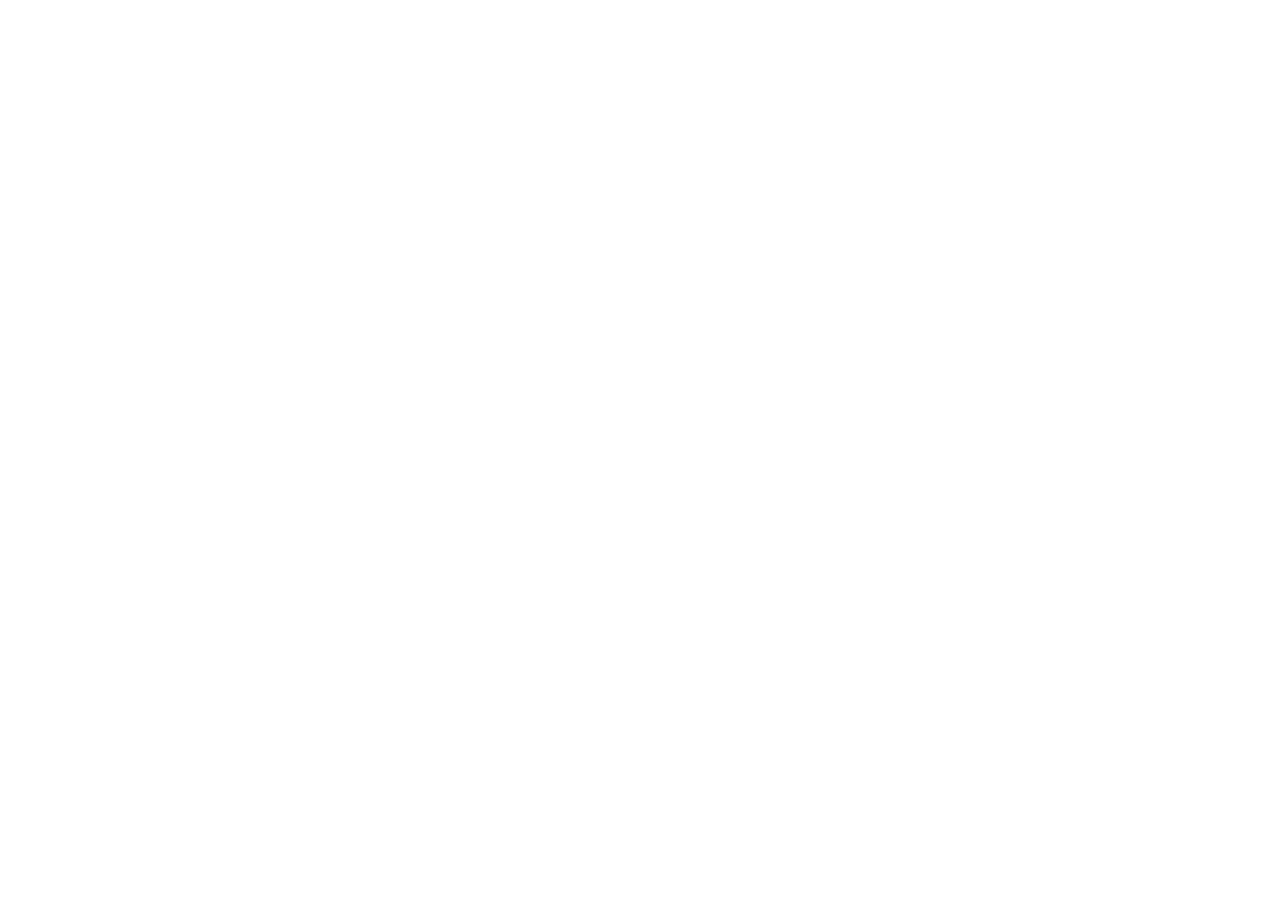
